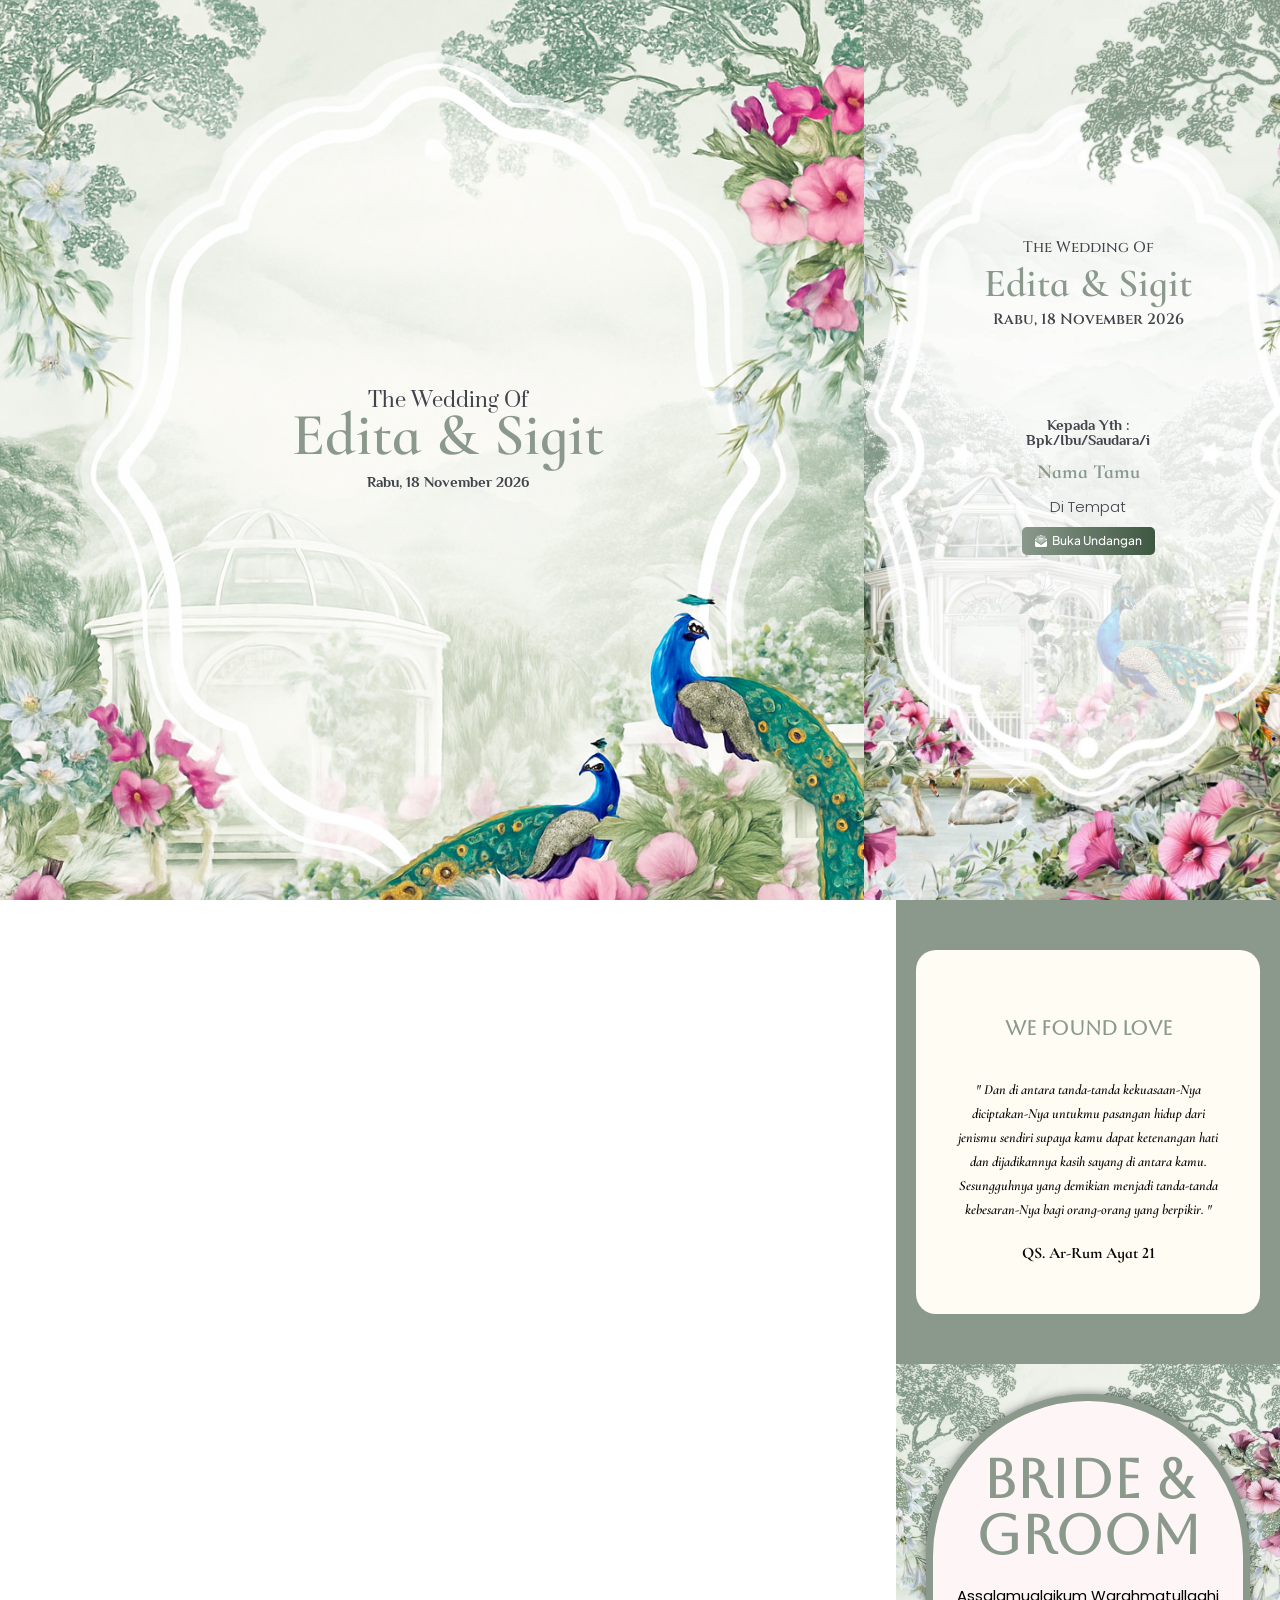
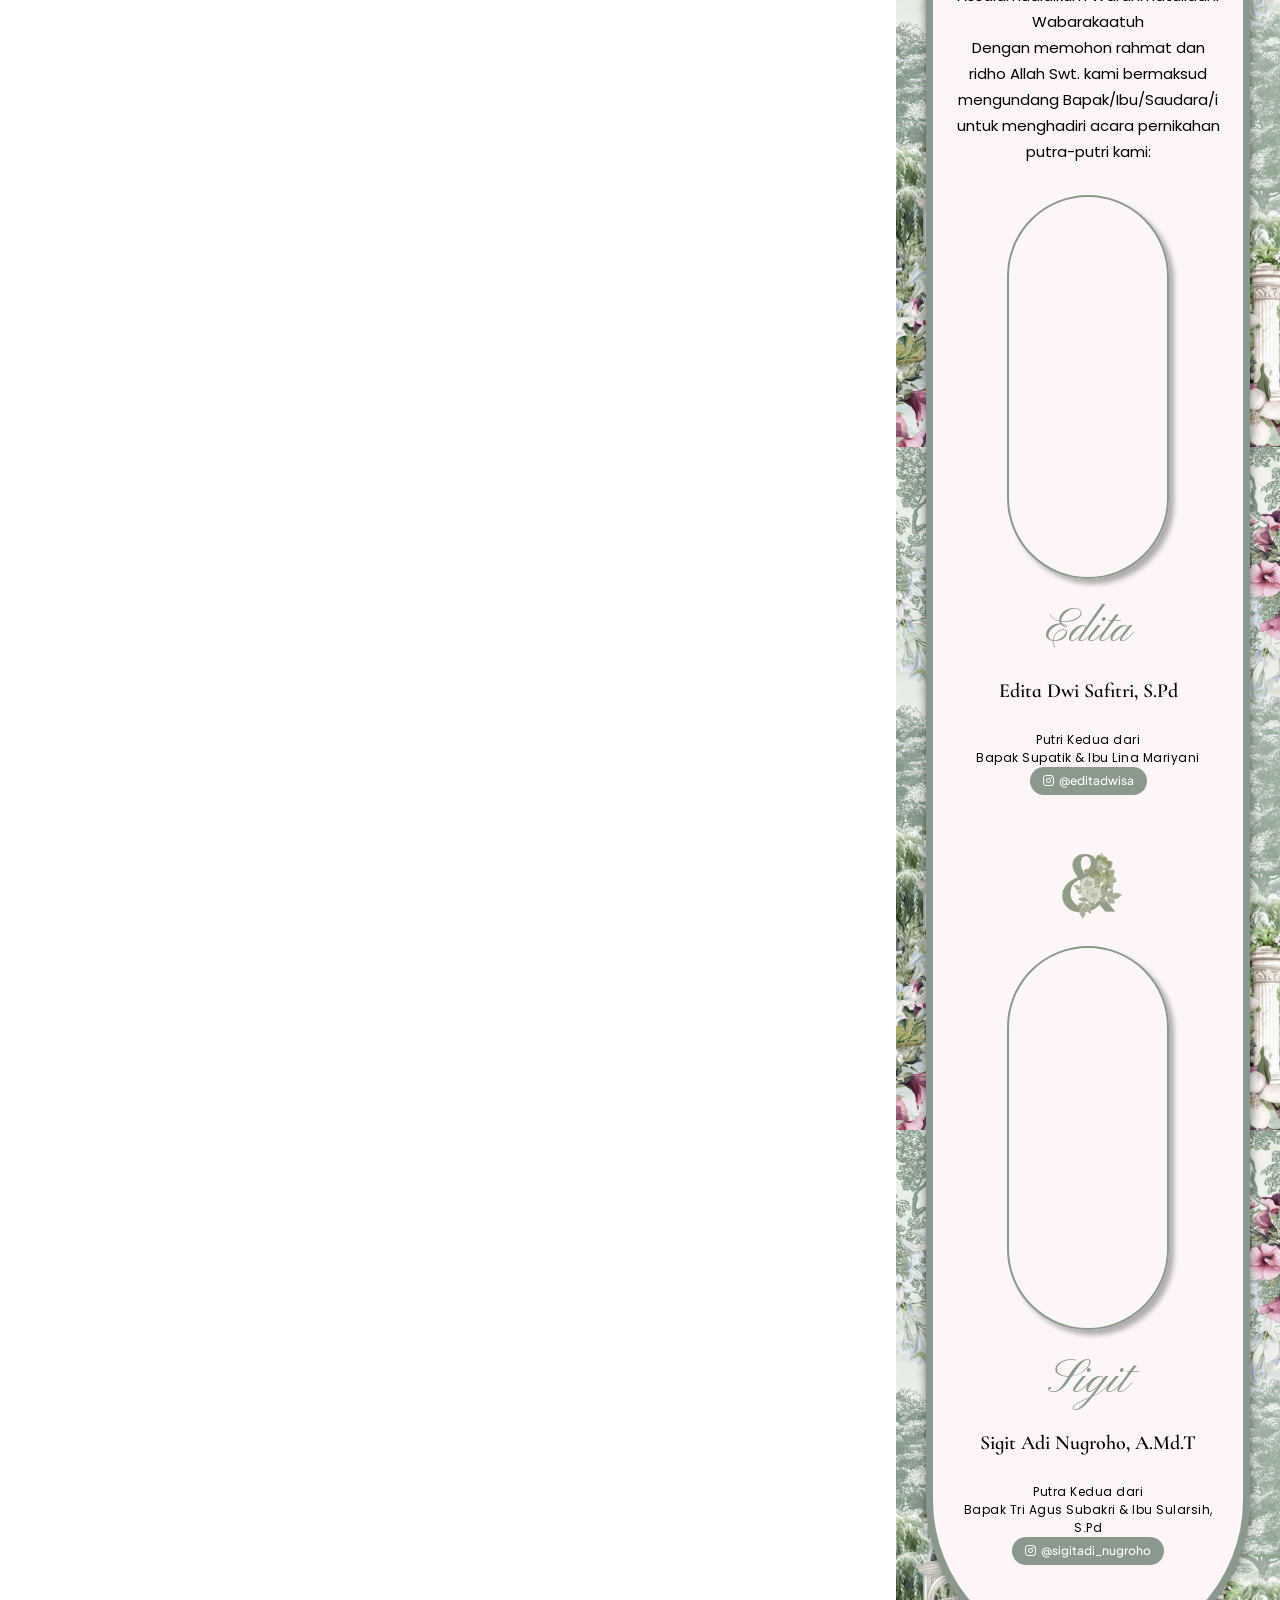
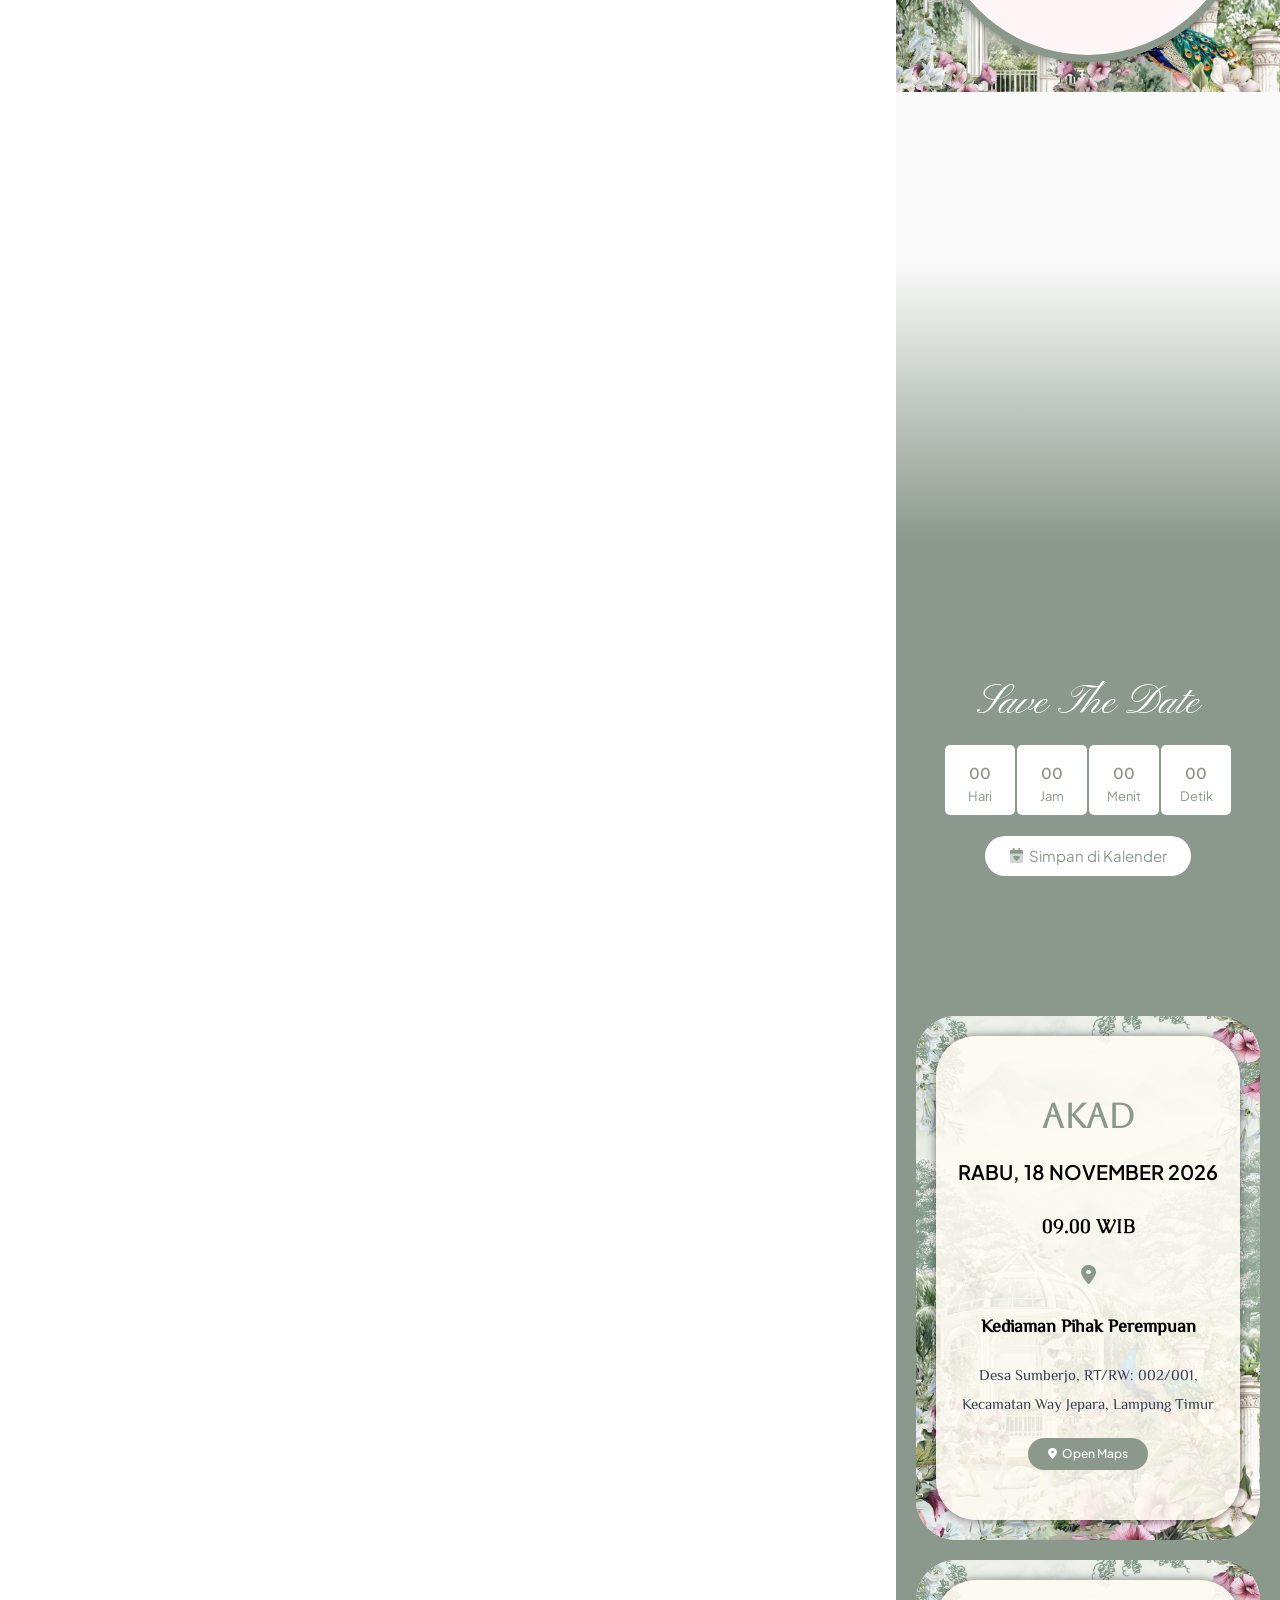
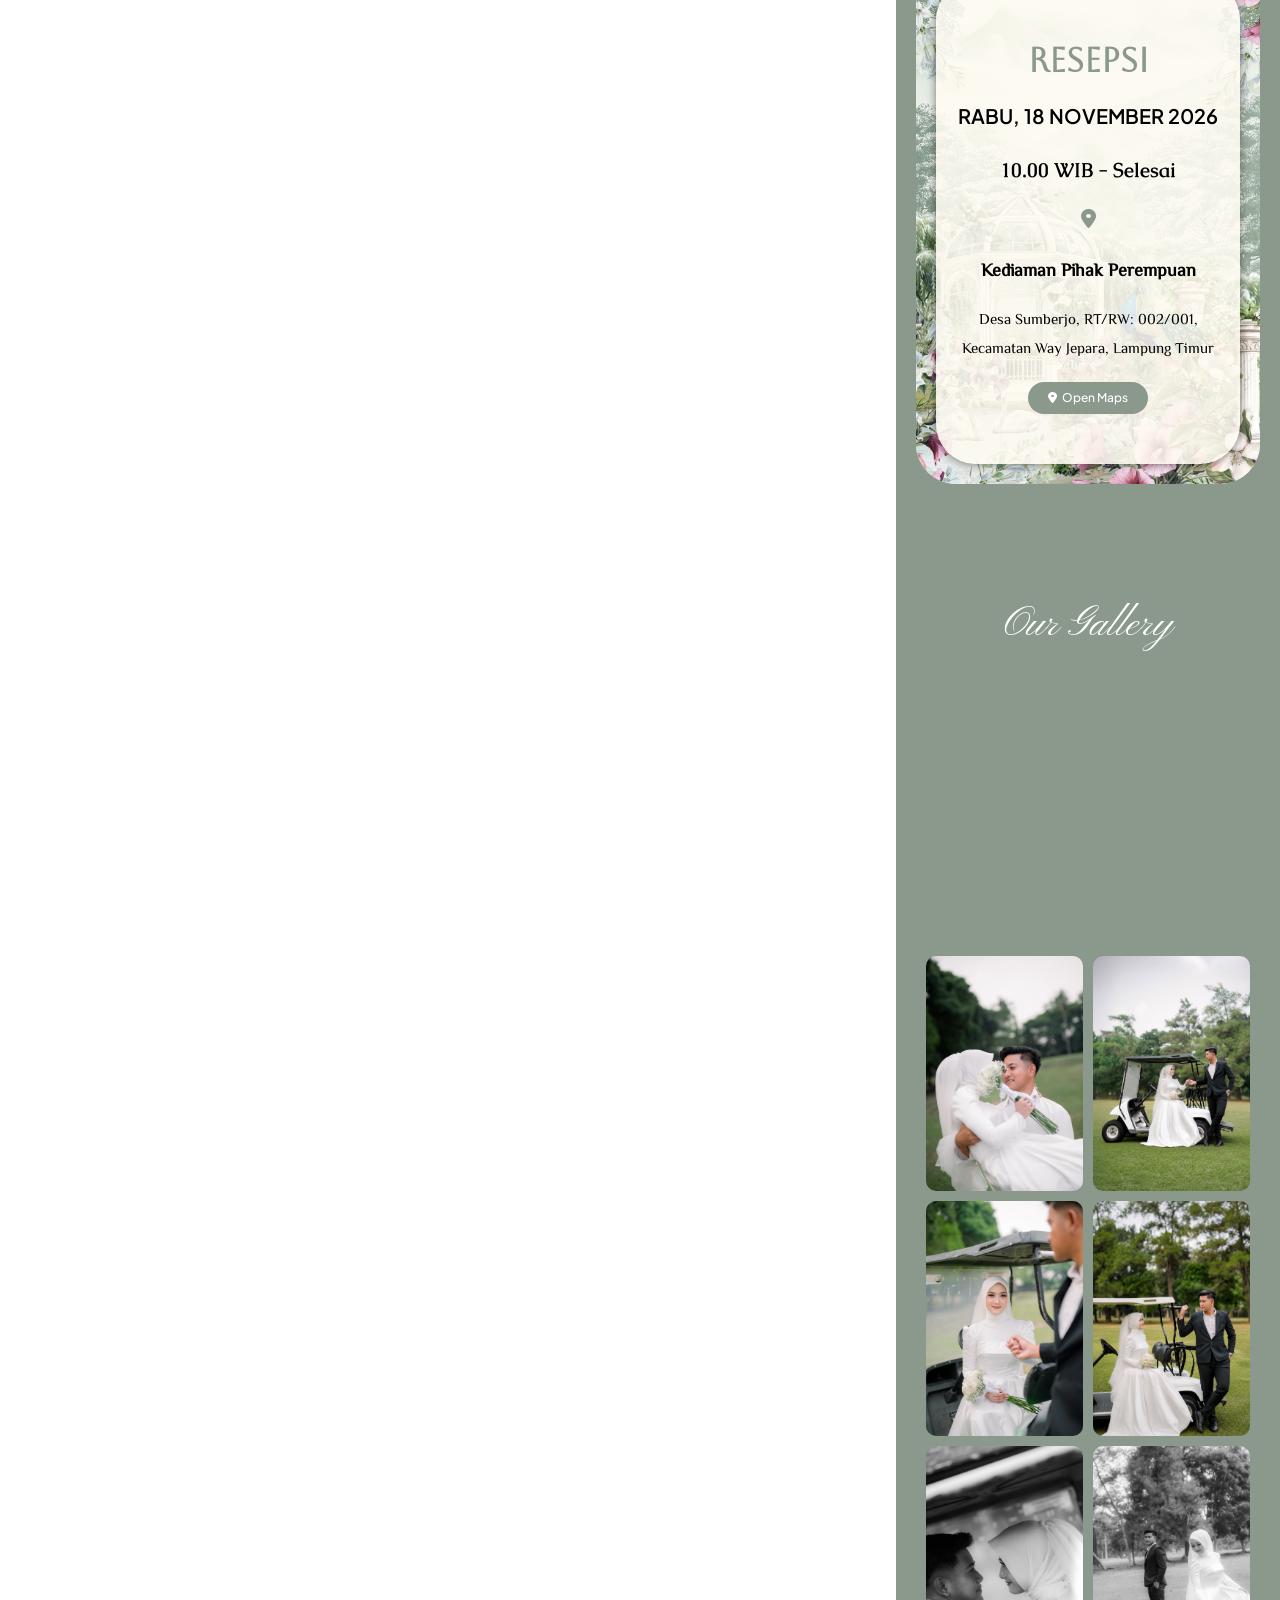
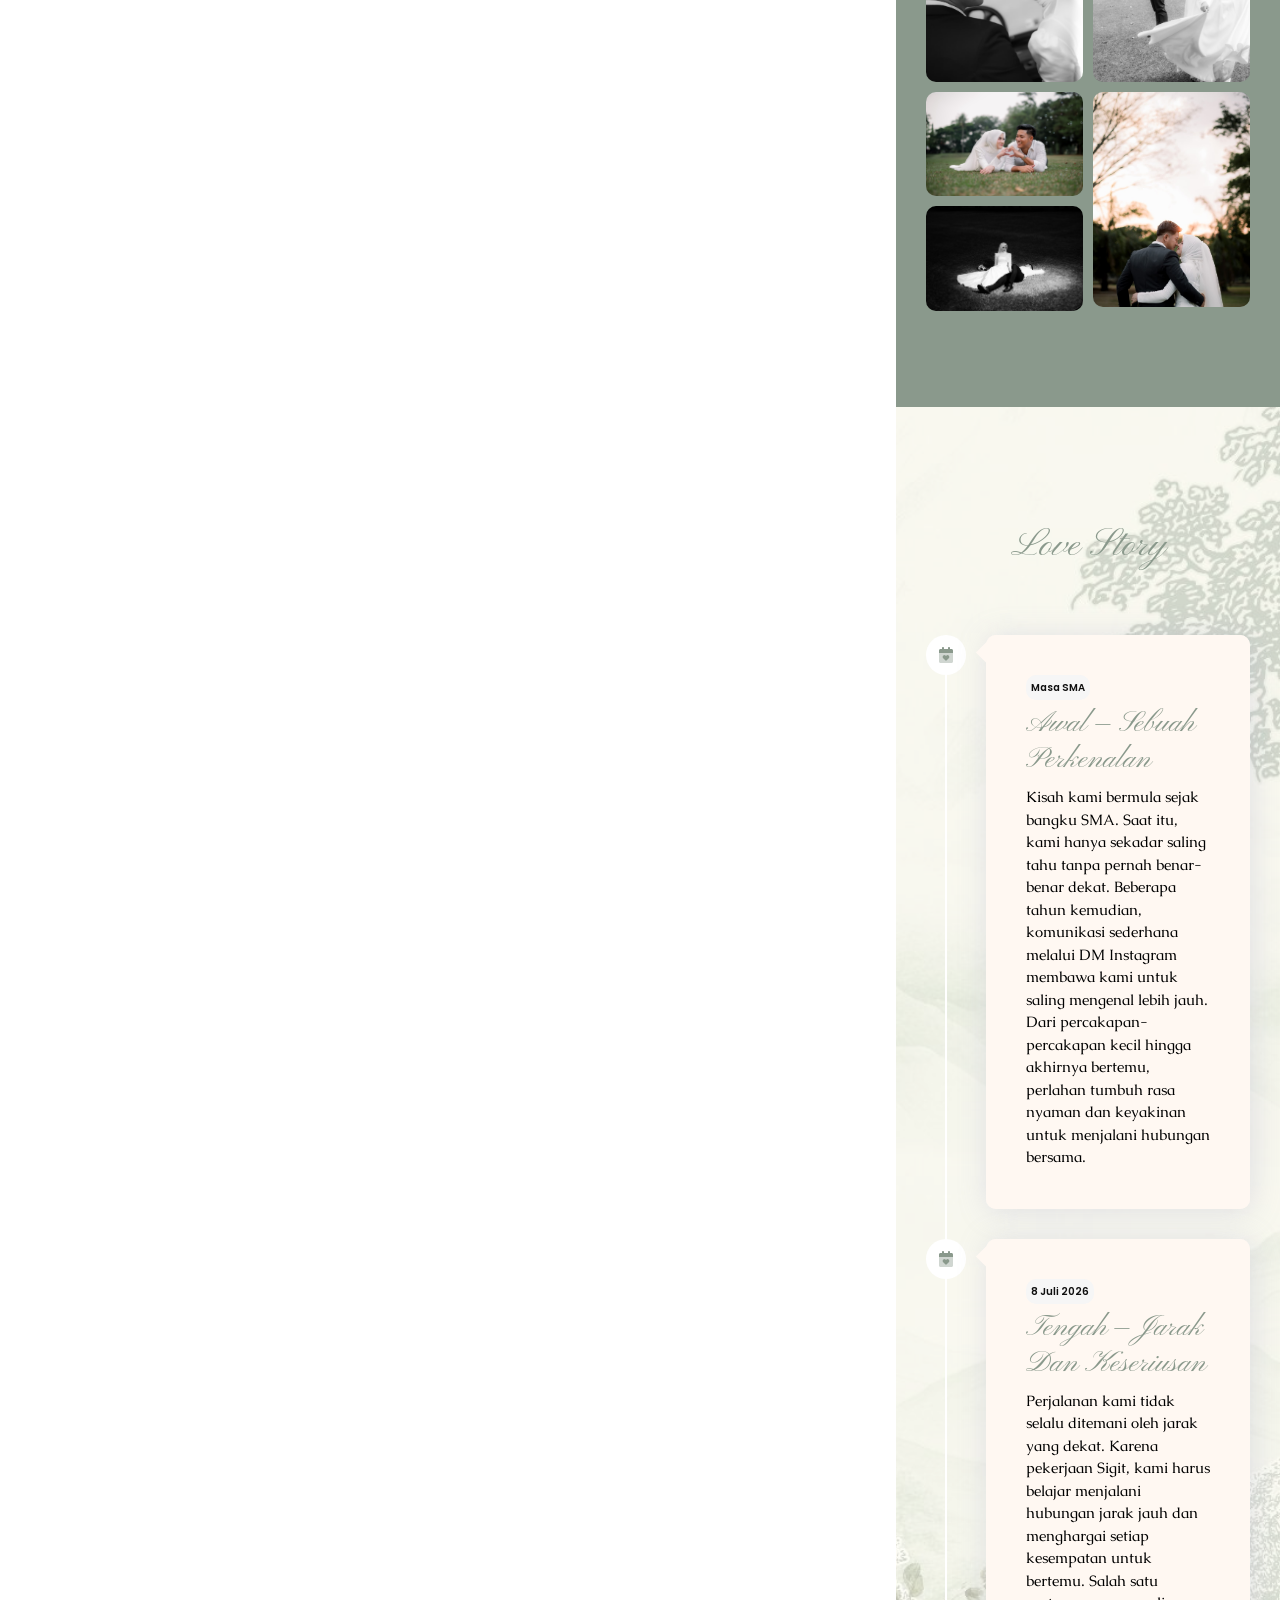
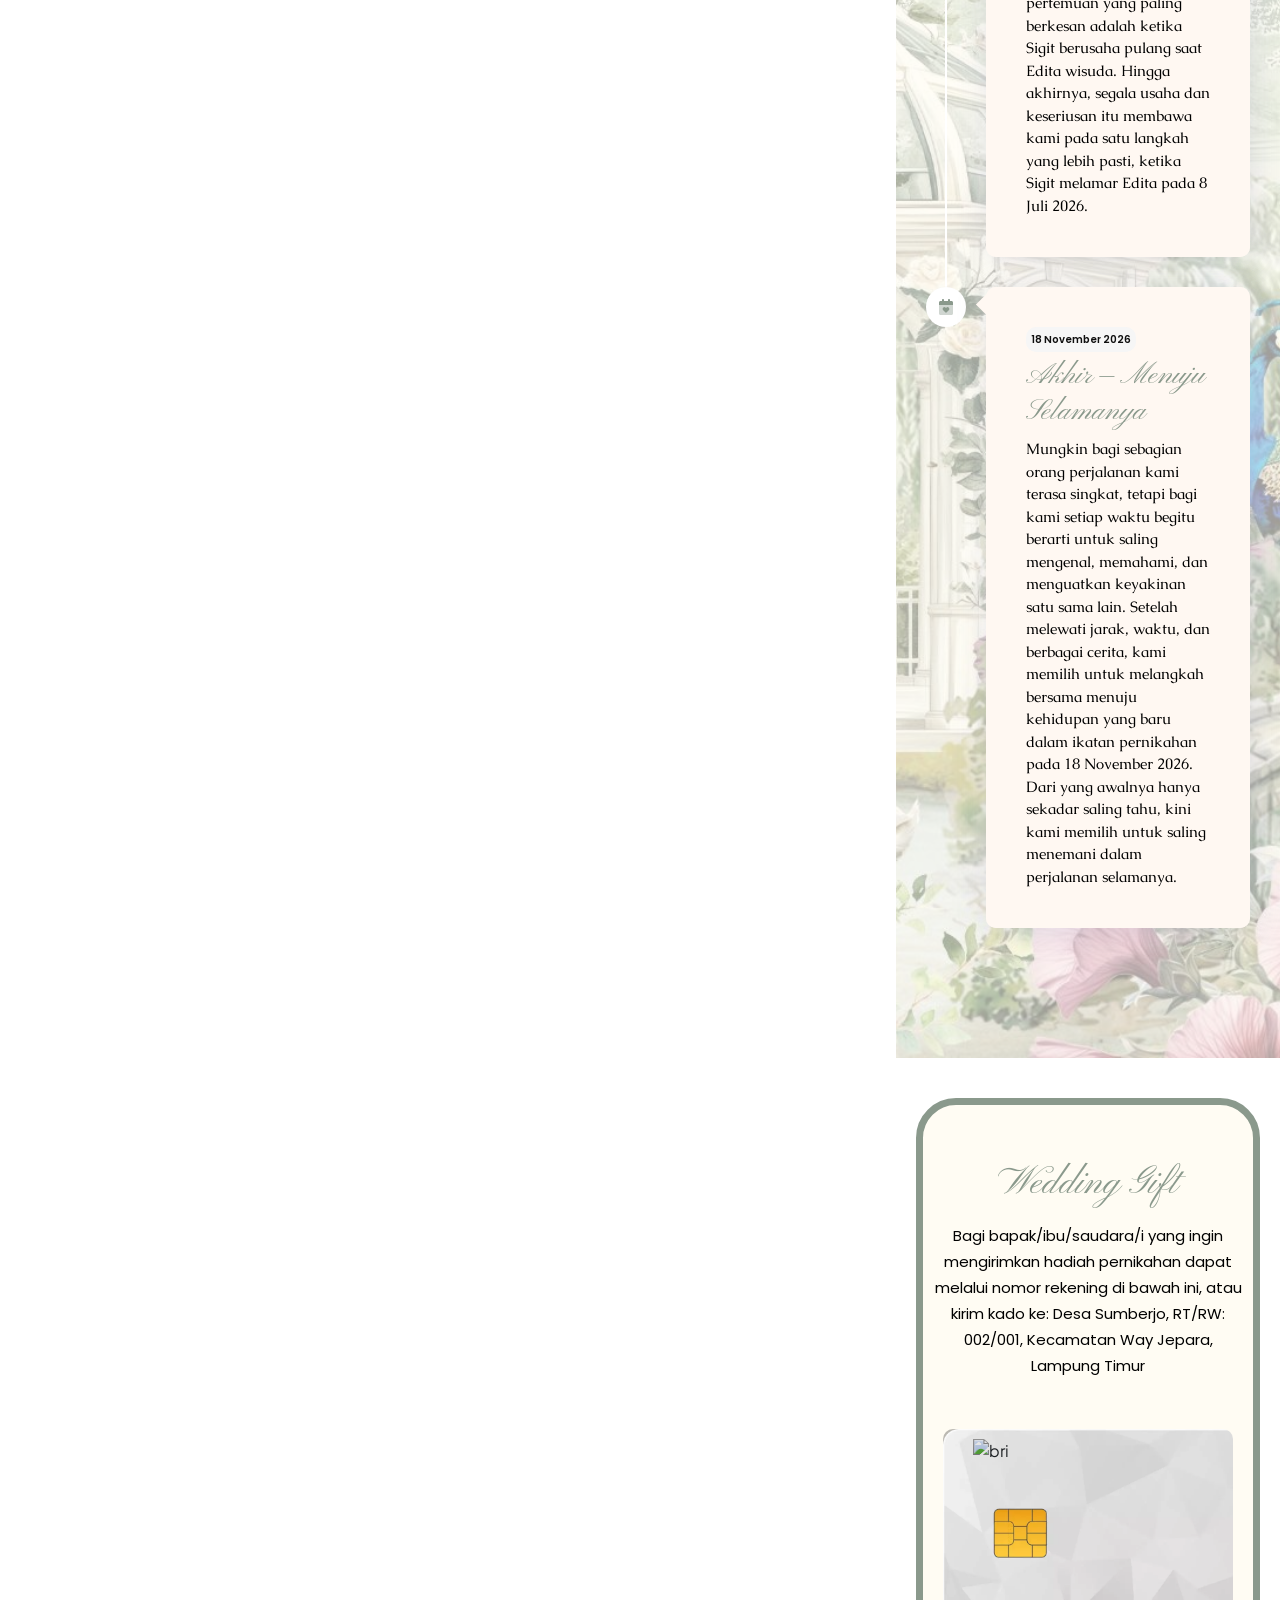
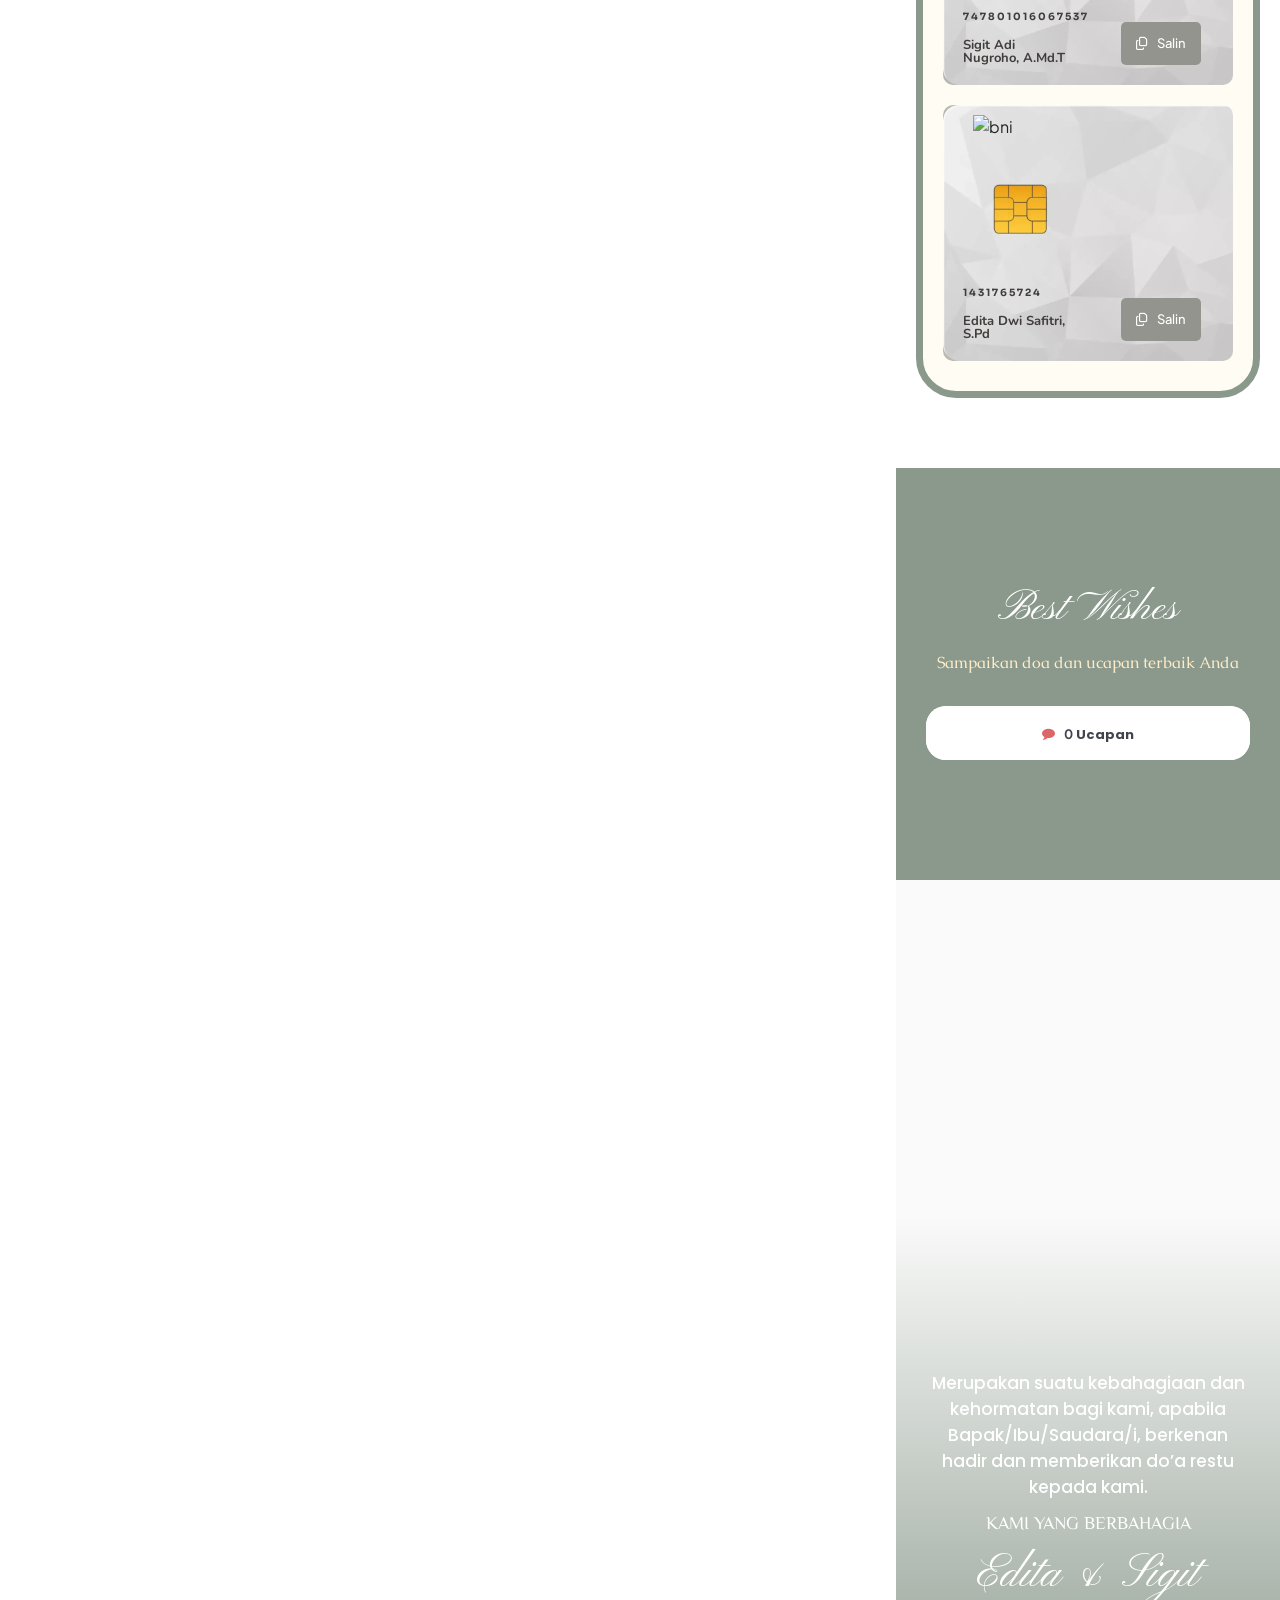
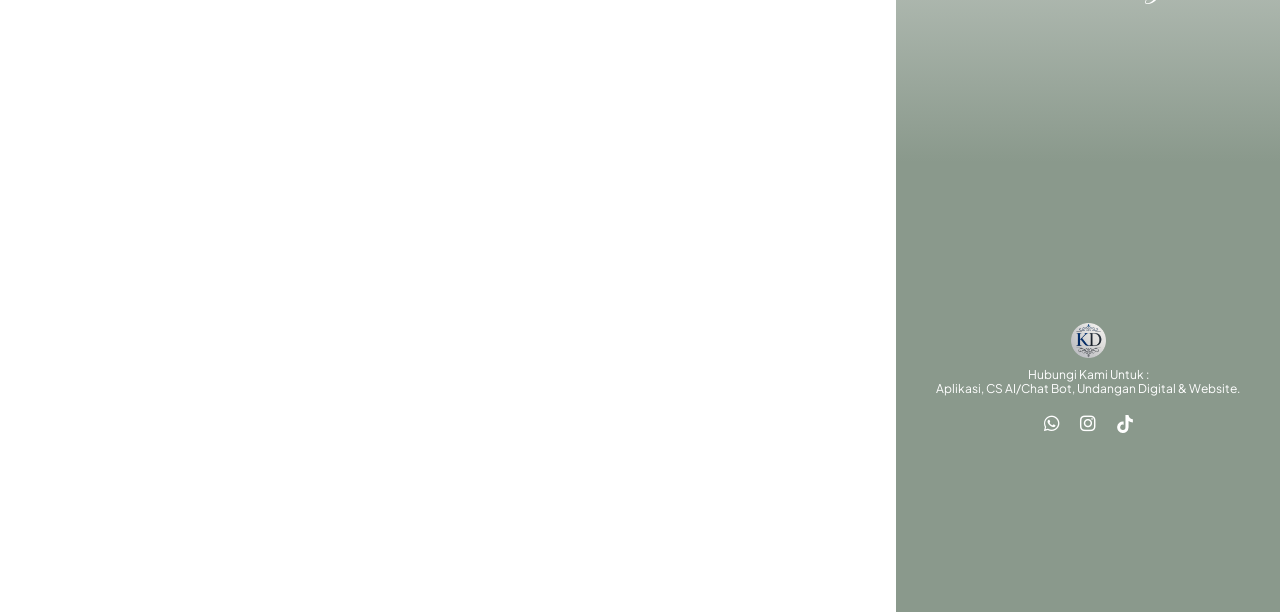
==== index.html @ 163cceda "RSVP ucapan otomatis tampil, ikon QR di atas musik disembunyikan, perbaiki path aset lokal" ====
﻿<!DOCTYPE html>
<html lang="id" prefix="og: https://ogp.me/ns#">
<head>
	<meta charset="UTF-8">
	<link rel="icon" type="image/x-icon" href="KirimDigi.ico">
<link rel="shortcut icon" href="KirimDigi.ico">

<!-- Optimasi Mesin Pencari oleh Rank Math - https://rankmath.com/ -->
<title>The Wedding Of Edita &amp; Sigit</title>
<meta name="description" content="Hadiri acara pernikahan Edita &amp; Sigit. pada hari Rabu, 18 November 2026 Ya!">
<meta name="robots" content="nofollow, noindex">
<meta property="og:locale" content="id_ID">
<meta property="og:type" content="article">
<meta property="og:title" content="The Wedding Of Edita 💚 Sigit">
<meta property="og:description" content="Hadiri acara pernikahan Edita &amp; Sigit. pada hari Rabu, 18 November 2026 Ya!">
<meta property="og:url" content="https://invitimo.my.id/motion-22/">
<meta property="og:site_name" content="Digital Wedding Invitation">
<meta property="article:section" content="Undangan Pernikahan">
<meta property="og:updated_time" content="2025-10-03T08:53:47+07:00">
<meta property="og:image" content="https://i.pinimg.com/736x/7e/51/87/7e518723536c22d6da1c4bb47872e7a3.jpg">
<meta property="og:image:secure_url" content="https://i.pinimg.com/736x/7e/51/87/7e518723536c22d6da1c4bb47872e7a3.jpg">
<meta property="og:image:width" content="665">
<meta property="og:image:height" content="665">
<meta property="og:image:alt" content="Edita &#038; Sigit">
<meta property="og:image:type" content="image/jpeg">
<meta property="article:published_time" content="2025-09-17T14:54:57+07:00">
<meta property="article:modified_time" content="2025-10-03T08:53:47+07:00">
<meta name="twitter:card" content="summary_large_image">
<meta name="twitter:title" content="The Wedding Of Edita &amp; Sigit">
<meta name="twitter:description" content="Hadiri acara pernikahan Edita &amp; Sigit. pada hari Rabu, 18 November 2026 Ya!">
<meta name="twitter:image" content="https://i.pinimg.com/736x/7e/51/87/7e518723536c22d6da1c4bb47872e7a3.jpg">
<meta name="twitter:label1" content="Ditulis oleh">
<meta name="twitter:data1" content="kekondangan">
<meta name="twitter:label2" content="Waktunya membaca">
<meta name="twitter:data2" content="Kurang dari semenit">
<script type="application/ld+json" class="rank-math-schema">{"@context":"https://schema.org","@graph":[{"@type":["Person","Organization"],"@id":"https://invitimo.my.id/#person","name":"Digital Wedding Invitation"},{"@type":"WebSite","@id":"https://invitimo.my.id/#website","url":"https://invitimo.my.id","name":"Digital Wedding Invitation","publisher":{"@id":"https://invitimo.my.id/#person"},"inLanguage":"id"},{"@type":"ImageObject","@id":"https://i.pinimg.com/736x/7e/51/87/7e518723536c22d6da1c4bb47872e7a3.jpg","url":"https://i.pinimg.com/736x/7e/51/87/7e518723536c22d6da1c4bb47872e7a3.jpg","width":"665","height":"665","inLanguage":"id"},{"@type":"WebPage","@id":"https://invitimo.my.id/motion-22/#webpage","url":"https://invitimo.my.id/motion-22/","name":"The Wedding Of Edita &amp; Sigit","datePublished":"2025-09-17T14:54:57+07:00","dateModified":"2025-10-03T08:53:47+07:00","isPartOf":{"@id":"https://invitimo.my.id/#website"},"primaryImageOfPage":{"@id":"https://i.pinimg.com/736x/7e/51/87/7e518723536c22d6da1c4bb47872e7a3.jpg"},"inLanguage":"id"},{"@type":"Person","@id":"https://invitimo.my.id/author/kekondangan/","name":"kekondangan","url":"https://invitimo.my.id/author/kekondangan/","image":{"@type":"ImageObject","@id":"https://secure.gravatar.com/avatar/060e39ec4af00465f8073937f959c683679de852fa3f70bc7729038ad7bef04e?s=96&amp;d=mm&amp;r=g","url":"https://secure.gravatar.com/avatar/060e39ec4af00465f8073937f959c683679de852fa3f70bc7729038ad7bef04e?s=96&amp;d=mm&amp;r=g","caption":"kekondangan","inLanguage":"id"},"sameAs":["http://hi.kekondangan.id"]},{"@type":"BlogPosting","headline":"The Wedding Of Edita &amp; Sigit","datePublished":"2025-09-17T14:54:57+07:00","dateModified":"2025-10-03T08:53:47+07:00","articleSection":"Undangan Pernikahan","author":{"@id":"https://invitimo.my.id/author/kekondangan/","name":"kekondangan"},"publisher":{"@id":"https://invitimo.my.id/#person"},"description":"Nama Tamu, hadiri acara pernikahan Edita &amp; Sigit. pada hari Rabu, 18 November 2026 Ya!","name":"The Wedding Of Edita &amp; Sigit","@id":"https://invitimo.my.id/motion-22/#richSnippet","isPartOf":{"@id":"https://invitimo.my.id/motion-22/#webpage"},"image":{"@id":"https://i.pinimg.com/736x/7e/51/87/7e518723536c22d6da1c4bb47872e7a3.jpg"},"inLanguage":"id","mainEntityOfPage":{"@id":"https://invitimo.my.id/motion-22/#webpage"}}]}</script>
<!-- /Plugin WordPress Rank Math SEO -->

<link rel='dns-prefetch' href='//hi.kekondangan.id'>
<link rel='dns-prefetch' href='//fonts.googleapis.com'>
<link rel='dns-prefetch' href='//unpkg.com'>
<link rel="alternate" title="oEmbed (JSON)" type="application/json+oembed" href="wp-json/oembed/1.0/embed?url=https%3A%2F%2Finvitimo.my.id%2Fmotion-22%2F">
<link rel="alternate" title="oEmbed (XML)" type="text/xml+oembed" href="wp-json/oembed/1.0/embed-1?url=https%3A%2F%2Finvitimo.my.id%2Fmotion-22%2F&#038;format=xml">
<style id="wp-img-auto-sizes-contain-inline-css">
img:is([sizes=auto i],[sizes^="auto," i]){contain-intrinsic-size:3000px 1500px}
/*# sourceURL=wp-img-auto-sizes-contain-inline-css */
</style>
<style id="wp-emoji-styles-inline-css">

	img.wp-smiley, img.emoji {
		display: inline !important;
		border: none !important;
		box-shadow: none !important;
		height: 1em !important;
		width: 1em !important;
		margin: 0 0.07em !important;
		vertical-align: -0.1em !important;
		background: none !important;
		padding: 0 !important;
	}
/*# sourceURL=wp-emoji-styles-inline-css */
</style>
<style id="wp-block-library-inline-css">
:root{--wp-block-synced-color:#7a00df;--wp-block-synced-color--rgb:122,0,223;--wp-bound-block-color:var(--wp-block-synced-color);--wp-editor-canvas-background:#ddd;--wp-admin-theme-color:#007cba;--wp-admin-theme-color--rgb:0,124,186;--wp-admin-theme-color-darker-10:#006ba1;--wp-admin-theme-color-darker-10--rgb:0,107,160.5;--wp-admin-theme-color-darker-20:#005a87;--wp-admin-theme-color-darker-20--rgb:0,90,135;--wp-admin-border-width-focus:2px}@media (min-resolution:192dpi){:root{--wp-admin-border-width-focus:1.5px}}.wp-element-button{cursor:pointer}:root .has-very-light-gray-background-color{background-color:#eee}:root .has-very-dark-gray-background-color{background-color:#313131}:root .has-very-light-gray-color{color:#eee}:root .has-very-dark-gray-color{color:#313131}:root .has-vivid-green-cyan-to-vivid-cyan-blue-gradient-background{background:linear-gradient(135deg,#00d084,#0693e3)}:root .has-purple-crush-gradient-background{background:linear-gradient(135deg,#34e2e4,#4721fb 50%,#ab1dfe)}:root .has-hazy-dawn-gradient-background{background:linear-gradient(135deg,#faaca8,#dad0ec)}:root .has-subdued-olive-gradient-background{background:linear-gradient(135deg,#fafae1,#67a671)}:root .has-atomic-cream-gradient-background{background:linear-gradient(135deg,#fdd79a,#004a59)}:root .has-nightshade-gradient-background{background:linear-gradient(135deg,#330968,#31cdcf)}:root .has-midnight-gradient-background{background:linear-gradient(135deg,#020381,#2874fc)}:root{--wp--preset--font-size--normal:16px;--wp--preset--font-size--huge:42px}.has-regular-font-size{font-size:1em}.has-larger-font-size{font-size:2.625em}.has-normal-font-size{font-size:var(--wp--preset--font-size--normal)}.has-huge-font-size{font-size:var(--wp--preset--font-size--huge)}:root .has-text-align-center{text-align:center}:root .has-text-align-left{text-align:left}:root .has-text-align-right{text-align:right}.has-fit-text{white-space:nowrap!important}#end-resizable-editor-section{display:none}.aligncenter{clear:both}.items-justified-left{justify-content:flex-start}.items-justified-center{justify-content:center}.items-justified-right{justify-content:flex-end}.items-justified-space-between{justify-content:space-between}.screen-reader-text{word-wrap:normal!important;border:0;clip-path:inset(50%);height:1px;margin:-1px;overflow:hidden;padding:0;position:absolute;width:1px;word-break:normal!important}.screen-reader-text:focus{background-color:#ddd;clip-path:none;color:#444;display:block;font-size:1em;height:auto;left:5px;line-height:normal;padding:15px 23px 14px;text-decoration:none;top:5px;width:auto;z-index:100000}html :where(.has-border-color){border-style:solid}html :where([style^=border-color],[style*=";border-color"],[style*="; border-color"]){border-style:solid}html :where([style^=border-top-color],[style*=";border-top-color"],[style*="; border-top-color"]){border-top-style:solid}html :where([style^=border-right-color],[style*=";border-right-color"],[style*="; border-right-color"]){border-right-style:solid}html :where([style^=border-bottom-color],[style*=";border-bottom-color"],[style*="; border-bottom-color"]){border-bottom-style:solid}html :where([style^=border-left-color],[style*=";border-left-color"],[style*="; border-left-color"]){border-left-style:solid}html :where([style^=border-width],[style*=";border-width"],[style*="; border-width"]){border-style:solid}html :where([style^=border-top-width],[style*=";border-top-width"],[style*="; border-top-width"]){border-top-style:solid}html :where([style^=border-right-width],[style*=";border-right-width"],[style*="; border-right-width"]){border-right-style:solid}html :where([style^=border-bottom-width],[style*=";border-bottom-width"],[style*="; border-bottom-width"]){border-bottom-style:solid}html :where([style^=border-left-width],[style*=";border-left-width"],[style*="; border-left-width"]){border-left-style:solid}html :where(img[class*=wp-image-]){height:auto;max-width:100%}:where(figure){margin:0 0 1em}html :where(.is-position-sticky){--wp-admin--admin-bar--position-offset:var(--wp-admin--admin-bar--height,0px)}@media screen and (max-width:600px){html :where(.is-position-sticky){--wp-admin--admin-bar--position-offset:0px}}
/*# sourceURL=/wp-includes/css/dist/block-library/common.min.css */
</style>
<style id="wp-block-styles-placeholder-inline-css">
:root { --wp-internal-comment: "Placeholder for wp_hoist_late_printed_styles() to replace with the block styles printed at wp_footer." }
/*# sourceURL=wp-block-styles-placeholder-inline-css */
</style>
<link rel='stylesheet' id='jet-engine-frontend-css' href='wp-content/plugins/jet-engine/assets/css/frontend.css?ver=3.8.15.4' media='all'>
<style id="wp-global-styles-placeholder-inline-css">
:root { --wp-internal-comment: "Placeholder for wp_hoist_late_printed_styles() to replace with the global-styles printed at wp_footer." }
/*# sourceURL=wp-global-styles-placeholder-inline-css */
</style>
<link rel='stylesheet' id='wds-elementor-css' href='wp-content/plugins/weddingsaas-pro/assets/css/wds-elementor.css?ver=2.10.5' media='all'>
<link rel='stylesheet' id='saic_style-css' href='wp-content/plugins/weddingsaas-pro/assets/plugins/custom/commentpress/saic_style.css?ver=2.10.5' media='screen'>
<link rel='stylesheet' id='hello-elementor-css' href='wp-content/themes/hello-elementor/assets/css/reset.css?ver=3.4.9' media='all'>
<link rel='stylesheet' id='hello-elementor-theme-style-css' href='wp-content/themes/hello-elementor/assets/css/theme.css?ver=3.4.9' media='all'>
<link rel='stylesheet' id='hello-elementor-header-footer-css' href='wp-content/themes/hello-elementor/assets/css/header-footer.css?ver=3.4.9' media='all'>
<link rel='stylesheet' id='elementor-frontend-css' href='wp-content/plugins/elementor/assets/css/frontend.min.css?ver=4.3.2' media='all'>
<style id="elementor-frontend-inline-css">
@-webkit-keyframes ha_fadeIn{0%{opacity:0}to{opacity:1}}@keyframes ha_fadeIn{0%{opacity:0}to{opacity:1}}@-webkit-keyframes ha_zoomIn{0%{opacity:0;-webkit-transform:scale3d(.3,.3,.3);transform:scale3d(.3,.3,.3)}50%{opacity:1}}@keyframes ha_zoomIn{0%{opacity:0;-webkit-transform:scale3d(.3,.3,.3);transform:scale3d(.3,.3,.3)}50%{opacity:1}}@-webkit-keyframes ha_rollIn{0%{opacity:0;-webkit-transform:translate3d(-100%,0,0) rotate3d(0,0,1,-120deg);transform:translate3d(-100%,0,0) rotate3d(0,0,1,-120deg)}to{opacity:1}}@keyframes ha_rollIn{0%{opacity:0;-webkit-transform:translate3d(-100%,0,0) rotate3d(0,0,1,-120deg);transform:translate3d(-100%,0,0) rotate3d(0,0,1,-120deg)}to{opacity:1}}@-webkit-keyframes ha_bounce{0%,20%,53%,to{-webkit-animation-timing-function:cubic-bezier(.215,.61,.355,1);animation-timing-function:cubic-bezier(.215,.61,.355,1)}40%,43%{-webkit-transform:translate3d(0,-30px,0) scaleY(1.1);transform:translate3d(0,-30px,0) scaleY(1.1);-webkit-animation-timing-function:cubic-bezier(.755,.05,.855,.06);animation-timing-function:cubic-bezier(.755,.05,.855,.06)}70%{-webkit-transform:translate3d(0,-15px,0) scaleY(1.05);transform:translate3d(0,-15px,0) scaleY(1.05);-webkit-animation-timing-function:cubic-bezier(.755,.05,.855,.06);animation-timing-function:cubic-bezier(.755,.05,.855,.06)}80%{-webkit-transition-timing-function:cubic-bezier(.215,.61,.355,1);transition-timing-function:cubic-bezier(.215,.61,.355,1);-webkit-transform:translate3d(0,0,0) scaleY(.95);transform:translate3d(0,0,0) scaleY(.95)}90%{-webkit-transform:translate3d(0,-4px,0) scaleY(1.02);transform:translate3d(0,-4px,0) scaleY(1.02)}}@keyframes ha_bounce{0%,20%,53%,to{-webkit-animation-timing-function:cubic-bezier(.215,.61,.355,1);animation-timing-function:cubic-bezier(.215,.61,.355,1)}40%,43%{-webkit-transform:translate3d(0,-30px,0) scaleY(1.1);transform:translate3d(0,-30px,0) scaleY(1.1);-webkit-animation-timing-function:cubic-bezier(.755,.05,.855,.06);animation-timing-function:cubic-bezier(.755,.05,.855,.06)}70%{-webkit-transform:translate3d(0,-15px,0) scaleY(1.05);transform:translate3d(0,-15px,0) scaleY(1.05);-webkit-animation-timing-function:cubic-bezier(.755,.05,.855,.06);animation-timing-function:cubic-bezier(.755,.05,.855,.06)}80%{-webkit-transition-timing-function:cubic-bezier(.215,.61,.355,1);transition-timing-function:cubic-bezier(.215,.61,.355,1);-webkit-transform:translate3d(0,0,0) scaleY(.95);transform:translate3d(0,0,0) scaleY(.95)}90%{-webkit-transform:translate3d(0,-4px,0) scaleY(1.02);transform:translate3d(0,-4px,0) scaleY(1.02)}}@-webkit-keyframes ha_bounceIn{0%,20%,40%,60%,80%,to{-webkit-animation-timing-function:cubic-bezier(.215,.61,.355,1);animation-timing-function:cubic-bezier(.215,.61,.355,1)}0%{opacity:0;-webkit-transform:scale3d(.3,.3,.3);transform:scale3d(.3,.3,.3)}20%{-webkit-transform:scale3d(1.1,1.1,1.1);transform:scale3d(1.1,1.1,1.1)}40%{-webkit-transform:scale3d(.9,.9,.9);transform:scale3d(.9,.9,.9)}60%{opacity:1;-webkit-transform:scale3d(1.03,1.03,1.03);transform:scale3d(1.03,1.03,1.03)}80%{-webkit-transform:scale3d(.97,.97,.97);transform:scale3d(.97,.97,.97)}to{opacity:1}}@keyframes ha_bounceIn{0%,20%,40%,60%,80%,to{-webkit-animation-timing-function:cubic-bezier(.215,.61,.355,1);animation-timing-function:cubic-bezier(.215,.61,.355,1)}0%{opacity:0;-webkit-transform:scale3d(.3,.3,.3);transform:scale3d(.3,.3,.3)}20%{-webkit-transform:scale3d(1.1,1.1,1.1);transform:scale3d(1.1,1.1,1.1)}40%{-webkit-transform:scale3d(.9,.9,.9);transform:scale3d(.9,.9,.9)}60%{opacity:1;-webkit-transform:scale3d(1.03,1.03,1.03);transform:scale3d(1.03,1.03,1.03)}80%{-webkit-transform:scale3d(.97,.97,.97);transform:scale3d(.97,.97,.97)}to{opacity:1}}@-webkit-keyframes ha_flipInX{0%{opacity:0;-webkit-transform:perspective(400px) rotate3d(1,0,0,90deg);transform:perspective(400px) rotate3d(1,0,0,90deg);-webkit-animation-timing-function:ease-in;animation-timing-function:ease-in}40%{-webkit-transform:perspective(400px) rotate3d(1,0,0,-20deg);transform:perspective(400px) rotate3d(1,0,0,-20deg);-webkit-animation-timing-function:ease-in;animation-timing-function:ease-in}60%{opacity:1;-webkit-transform:perspective(400px) rotate3d(1,0,0,10deg);transform:perspective(400px) rotate3d(1,0,0,10deg)}80%{-webkit-transform:perspective(400px) rotate3d(1,0,0,-5deg);transform:perspective(400px) rotate3d(1,0,0,-5deg)}}@keyframes ha_flipInX{0%{opacity:0;-webkit-transform:perspective(400px) rotate3d(1,0,0,90deg);transform:perspective(400px) rotate3d(1,0,0,90deg);-webkit-animation-timing-function:ease-in;animation-timing-function:ease-in}40%{-webkit-transform:perspective(400px) rotate3d(1,0,0,-20deg);transform:perspective(400px) rotate3d(1,0,0,-20deg);-webkit-animation-timing-function:ease-in;animation-timing-function:ease-in}60%{opacity:1;-webkit-transform:perspective(400px) rotate3d(1,0,0,10deg);transform:perspective(400px) rotate3d(1,0,0,10deg)}80%{-webkit-transform:perspective(400px) rotate3d(1,0,0,-5deg);transform:perspective(400px) rotate3d(1,0,0,-5deg)}}@-webkit-keyframes ha_flipInY{0%{opacity:0;-webkit-transform:perspective(400px) rotate3d(0,1,0,90deg);transform:perspective(400px) rotate3d(0,1,0,90deg);-webkit-animation-timing-function:ease-in;animation-timing-function:ease-in}40%{-webkit-transform:perspective(400px) rotate3d(0,1,0,-20deg);transform:perspective(400px) rotate3d(0,1,0,-20deg);-webkit-animation-timing-function:ease-in;animation-timing-function:ease-in}60%{opacity:1;-webkit-transform:perspective(400px) rotate3d(0,1,0,10deg);transform:perspective(400px) rotate3d(0,1,0,10deg)}80%{-webkit-transform:perspective(400px) rotate3d(0,1,0,-5deg);transform:perspective(400px) rotate3d(0,1,0,-5deg)}}@keyframes ha_flipInY{0%{opacity:0;-webkit-transform:perspective(400px) rotate3d(0,1,0,90deg);transform:perspective(400px) rotate3d(0,1,0,90deg);-webkit-animation-timing-function:ease-in;animation-timing-function:ease-in}40%{-webkit-transform:perspective(400px) rotate3d(0,1,0,-20deg);transform:perspective(400px) rotate3d(0,1,0,-20deg);-webkit-animation-timing-function:ease-in;animation-timing-function:ease-in}60%{opacity:1;-webkit-transform:perspective(400px) rotate3d(0,1,0,10deg);transform:perspective(400px) rotate3d(0,1,0,10deg)}80%{-webkit-transform:perspective(400px) rotate3d(0,1,0,-5deg);transform:perspective(400px) rotate3d(0,1,0,-5deg)}}@-webkit-keyframes ha_swing{20%{-webkit-transform:rotate3d(0,0,1,15deg);transform:rotate3d(0,0,1,15deg)}40%{-webkit-transform:rotate3d(0,0,1,-10deg);transform:rotate3d(0,0,1,-10deg)}60%{-webkit-transform:rotate3d(0,0,1,5deg);transform:rotate3d(0,0,1,5deg)}80%{-webkit-transform:rotate3d(0,0,1,-5deg);transform:rotate3d(0,0,1,-5deg)}}@keyframes ha_swing{20%{-webkit-transform:rotate3d(0,0,1,15deg);transform:rotate3d(0,0,1,15deg)}40%{-webkit-transform:rotate3d(0,0,1,-10deg);transform:rotate3d(0,0,1,-10deg)}60%{-webkit-transform:rotate3d(0,0,1,5deg);transform:rotate3d(0,0,1,5deg)}80%{-webkit-transform:rotate3d(0,0,1,-5deg);transform:rotate3d(0,0,1,-5deg)}}@-webkit-keyframes ha_slideInDown{0%{visibility:visible;-webkit-transform:translate3d(0,-100%,0);transform:translate3d(0,-100%,0)}}@keyframes ha_slideInDown{0%{visibility:visible;-webkit-transform:translate3d(0,-100%,0);transform:translate3d(0,-100%,0)}}@-webkit-keyframes ha_slideInUp{0%{visibility:visible;-webkit-transform:translate3d(0,100%,0);transform:translate3d(0,100%,0)}}@keyframes ha_slideInUp{0%{visibility:visible;-webkit-transform:translate3d(0,100%,0);transform:translate3d(0,100%,0)}}@-webkit-keyframes ha_slideInLeft{0%{visibility:visible;-webkit-transform:translate3d(-100%,0,0);transform:translate3d(-100%,0,0)}}@keyframes ha_slideInLeft{0%{visibility:visible;-webkit-transform:translate3d(-100%,0,0);transform:translate3d(-100%,0,0)}}@-webkit-keyframes ha_slideInRight{0%{visibility:visible;-webkit-transform:translate3d(100%,0,0);transform:translate3d(100%,0,0)}}@keyframes ha_slideInRight{0%{visibility:visible;-webkit-transform:translate3d(100%,0,0);transform:translate3d(100%,0,0)}}.ha_fadeIn{-webkit-animation-name:ha_fadeIn;animation-name:ha_fadeIn}.ha_zoomIn{-webkit-animation-name:ha_zoomIn;animation-name:ha_zoomIn}.ha_rollIn{-webkit-animation-name:ha_rollIn;animation-name:ha_rollIn}.ha_bounce{-webkit-transform-origin:center bottom;-ms-transform-origin:center bottom;transform-origin:center bottom;-webkit-animation-name:ha_bounce;animation-name:ha_bounce}.ha_bounceIn{-webkit-animation-name:ha_bounceIn;animation-name:ha_bounceIn;-webkit-animation-duration:.75s;-webkit-animation-duration:calc(var(--animate-duration)*.75);animation-duration:.75s;animation-duration:calc(var(--animate-duration)*.75)}.ha_flipInX,.ha_flipInY{-webkit-animation-name:ha_flipInX;animation-name:ha_flipInX;-webkit-backface-visibility:visible!important;backface-visibility:visible!important}.ha_flipInY{-webkit-animation-name:ha_flipInY;animation-name:ha_flipInY}.ha_swing{-webkit-transform-origin:top center;-ms-transform-origin:top center;transform-origin:top center;-webkit-animation-name:ha_swing;animation-name:ha_swing}.ha_slideInDown{-webkit-animation-name:ha_slideInDown;animation-name:ha_slideInDown}.ha_slideInUp{-webkit-animation-name:ha_slideInUp;animation-name:ha_slideInUp}.ha_slideInLeft{-webkit-animation-name:ha_slideInLeft;animation-name:ha_slideInLeft}.ha_slideInRight{-webkit-animation-name:ha_slideInRight;animation-name:ha_slideInRight}.ha-css-transform-yes{-webkit-transition-duration:var(--ha-tfx-transition-duration, .2s);transition-duration:var(--ha-tfx-transition-duration, .2s);-webkit-transition-property:-webkit-transform;transition-property:transform;transition-property:transform,-webkit-transform;-webkit-transform:translate(var(--ha-tfx-translate-x, 0),var(--ha-tfx-translate-y, 0)) scale(var(--ha-tfx-scale-x, 1),var(--ha-tfx-scale-y, 1)) skew(var(--ha-tfx-skew-x, 0),var(--ha-tfx-skew-y, 0)) rotateX(var(--ha-tfx-rotate-x, 0)) rotateY(var(--ha-tfx-rotate-y, 0)) rotateZ(var(--ha-tfx-rotate-z, 0));transform:translate(var(--ha-tfx-translate-x, 0),var(--ha-tfx-translate-y, 0)) scale(var(--ha-tfx-scale-x, 1),var(--ha-tfx-scale-y, 1)) skew(var(--ha-tfx-skew-x, 0),var(--ha-tfx-skew-y, 0)) rotateX(var(--ha-tfx-rotate-x, 0)) rotateY(var(--ha-tfx-rotate-y, 0)) rotateZ(var(--ha-tfx-rotate-z, 0))}.ha-css-transform-yes:hover{-webkit-transform:translate(var(--ha-tfx-translate-x-hover, var(--ha-tfx-translate-x, 0)),var(--ha-tfx-translate-y-hover, var(--ha-tfx-translate-y, 0))) scale(var(--ha-tfx-scale-x-hover, var(--ha-tfx-scale-x, 1)),var(--ha-tfx-scale-y-hover, var(--ha-tfx-scale-y, 1))) skew(var(--ha-tfx-skew-x-hover, var(--ha-tfx-skew-x, 0)),var(--ha-tfx-skew-y-hover, var(--ha-tfx-skew-y, 0))) rotateX(var(--ha-tfx-rotate-x-hover, var(--ha-tfx-rotate-x, 0))) rotateY(var(--ha-tfx-rotate-y-hover, var(--ha-tfx-rotate-y, 0))) rotateZ(var(--ha-tfx-rotate-z-hover, var(--ha-tfx-rotate-z, 0)));transform:translate(var(--ha-tfx-translate-x-hover, var(--ha-tfx-translate-x, 0)),var(--ha-tfx-translate-y-hover, var(--ha-tfx-translate-y, 0))) scale(var(--ha-tfx-scale-x-hover, var(--ha-tfx-scale-x, 1)),var(--ha-tfx-scale-y-hover, var(--ha-tfx-scale-y, 1))) skew(var(--ha-tfx-skew-x-hover, var(--ha-tfx-skew-x, 0)),var(--ha-tfx-skew-y-hover, var(--ha-tfx-skew-y, 0))) rotateX(var(--ha-tfx-rotate-x-hover, var(--ha-tfx-rotate-x, 0))) rotateY(var(--ha-tfx-rotate-y-hover, var(--ha-tfx-rotate-y, 0))) rotateZ(var(--ha-tfx-rotate-z-hover, var(--ha-tfx-rotate-z, 0)))}.happy-addon>.elementor-widget-container{word-wrap:break-word;overflow-wrap:break-word}.happy-addon>.elementor-widget-container,.happy-addon>.elementor-widget-container *{-webkit-box-sizing:border-box;box-sizing:border-box}.happy-addon:not(:has(.elementor-widget-container)),.happy-addon:not(:has(.elementor-widget-container)) *{-webkit-box-sizing:border-box;box-sizing:border-box;word-wrap:break-word;overflow-wrap:break-word}.happy-addon p:empty{display:none}.happy-addon .elementor-inline-editing{min-height:auto!important}.happy-addon-pro img{max-width:100%;height:auto;-o-object-fit:cover;object-fit:cover}.ha-screen-reader-text{position:absolute;overflow:hidden;clip:rect(1px,1px,1px,1px);margin:-1px;padding:0;width:1px;height:1px;border:0;word-wrap:normal!important;-webkit-clip-path:inset(50%);clip-path:inset(50%)}.ha-has-bg-overlay>.elementor-widget-container{position:relative;z-index:1}.ha-has-bg-overlay>.elementor-widget-container:before{position:absolute;top:0;left:0;z-index:-1;width:100%;height:100%;content:""}.ha-has-bg-overlay:not(:has(.elementor-widget-container)){position:relative;z-index:1}.ha-has-bg-overlay:not(:has(.elementor-widget-container)):before{position:absolute;top:0;left:0;z-index:-1;width:100%;height:100%;content:""}.ha-popup--is-enabled .ha-js-popup,.ha-popup--is-enabled .ha-js-popup img{cursor:-webkit-zoom-in!important;cursor:zoom-in!important}.mfp-wrap .mfp-arrow,.mfp-wrap .mfp-close{background-color:transparent}.mfp-wrap .mfp-arrow:focus,.mfp-wrap .mfp-close:focus{outline-width:thin}.ha-advanced-tooltip-enable{position:relative;cursor:pointer;--ha-tooltip-arrow-color:black;--ha-tooltip-arrow-distance:0}.ha-advanced-tooltip-enable .ha-advanced-tooltip-content{position:absolute;z-index:999;display:none;padding:5px 0;width:120px;height:auto;border-radius:6px;background-color:#000;color:#fff;text-align:center;opacity:0}.ha-advanced-tooltip-enable .ha-advanced-tooltip-content::after{position:absolute;border-width:5px;border-style:solid;content:""}.ha-advanced-tooltip-enable .ha-advanced-tooltip-content.no-arrow::after{visibility:hidden}.ha-advanced-tooltip-enable .ha-advanced-tooltip-content.show{display:inline-block;opacity:1}.ha-advanced-tooltip-enable.ha-advanced-tooltip-top .ha-advanced-tooltip-content,body[data-elementor-device-mode=tablet] .ha-advanced-tooltip-enable.ha-advanced-tooltip-tablet-top .ha-advanced-tooltip-content{top:unset;right:0;bottom:calc(101% + var(--ha-tooltip-arrow-distance));left:0;margin:0 auto}.ha-advanced-tooltip-enable.ha-advanced-tooltip-top .ha-advanced-tooltip-content::after,body[data-elementor-device-mode=tablet] .ha-advanced-tooltip-enable.ha-advanced-tooltip-tablet-top .ha-advanced-tooltip-content::after{top:100%;right:unset;bottom:unset;left:50%;border-color:var(--ha-tooltip-arrow-color) transparent transparent transparent;-webkit-transform:translateX(-50%);-ms-transform:translateX(-50%);transform:translateX(-50%)}.ha-advanced-tooltip-enable.ha-advanced-tooltip-bottom .ha-advanced-tooltip-content,body[data-elementor-device-mode=tablet] .ha-advanced-tooltip-enable.ha-advanced-tooltip-tablet-bottom .ha-advanced-tooltip-content{top:calc(101% + var(--ha-tooltip-arrow-distance));right:0;bottom:unset;left:0;margin:0 auto}.ha-advanced-tooltip-enable.ha-advanced-tooltip-bottom .ha-advanced-tooltip-content::after,body[data-elementor-device-mode=tablet] .ha-advanced-tooltip-enable.ha-advanced-tooltip-tablet-bottom .ha-advanced-tooltip-content::after{top:unset;right:unset;bottom:100%;left:50%;border-color:transparent transparent var(--ha-tooltip-arrow-color) transparent;-webkit-transform:translateX(-50%);-ms-transform:translateX(-50%);transform:translateX(-50%)}.ha-advanced-tooltip-enable.ha-advanced-tooltip-left .ha-advanced-tooltip-content,body[data-elementor-device-mode=tablet] .ha-advanced-tooltip-enable.ha-advanced-tooltip-tablet-left .ha-advanced-tooltip-content{top:50%;right:calc(101% + var(--ha-tooltip-arrow-distance));bottom:unset;left:unset;-webkit-transform:translateY(-50%);-ms-transform:translateY(-50%);transform:translateY(-50%)}.ha-advanced-tooltip-enable.ha-advanced-tooltip-left .ha-advanced-tooltip-content::after,body[data-elementor-device-mode=tablet] .ha-advanced-tooltip-enable.ha-advanced-tooltip-tablet-left .ha-advanced-tooltip-content::after{top:50%;right:unset;bottom:unset;left:100%;border-color:transparent transparent transparent var(--ha-tooltip-arrow-color);-webkit-transform:translateY(-50%);-ms-transform:translateY(-50%);transform:translateY(-50%)}.ha-advanced-tooltip-enable.ha-advanced-tooltip-right .ha-advanced-tooltip-content,body[data-elementor-device-mode=tablet] .ha-advanced-tooltip-enable.ha-advanced-tooltip-tablet-right .ha-advanced-tooltip-content{top:50%;right:unset;bottom:unset;left:calc(101% + var(--ha-tooltip-arrow-distance));-webkit-transform:translateY(-50%);-ms-transform:translateY(-50%);transform:translateY(-50%)}.ha-advanced-tooltip-enable.ha-advanced-tooltip-right .ha-advanced-tooltip-content::after,body[data-elementor-device-mode=tablet] .ha-advanced-tooltip-enable.ha-advanced-tooltip-tablet-right .ha-advanced-tooltip-content::after{top:50%;right:100%;bottom:unset;left:unset;border-color:transparent var(--ha-tooltip-arrow-color) transparent transparent;-webkit-transform:translateY(-50%);-ms-transform:translateY(-50%);transform:translateY(-50%)}body[data-elementor-device-mode=mobile] .ha-advanced-tooltip-enable.ha-advanced-tooltip-mobile-top .ha-advanced-tooltip-content{top:unset;right:0;bottom:calc(101% + var(--ha-tooltip-arrow-distance));left:0;margin:0 auto}body[data-elementor-device-mode=mobile] .ha-advanced-tooltip-enable.ha-advanced-tooltip-mobile-top .ha-advanced-tooltip-content::after{top:100%;right:unset;bottom:unset;left:50%;border-color:var(--ha-tooltip-arrow-color) transparent transparent transparent;-webkit-transform:translateX(-50%);-ms-transform:translateX(-50%);transform:translateX(-50%)}body[data-elementor-device-mode=mobile] .ha-advanced-tooltip-enable.ha-advanced-tooltip-mobile-bottom .ha-advanced-tooltip-content{top:calc(101% + var(--ha-tooltip-arrow-distance));right:0;bottom:unset;left:0;margin:0 auto}body[data-elementor-device-mode=mobile] .ha-advanced-tooltip-enable.ha-advanced-tooltip-mobile-bottom .ha-advanced-tooltip-content::after{top:unset;right:unset;bottom:100%;left:50%;border-color:transparent transparent var(--ha-tooltip-arrow-color) transparent;-webkit-transform:translateX(-50%);-ms-transform:translateX(-50%);transform:translateX(-50%)}body[data-elementor-device-mode=mobile] .ha-advanced-tooltip-enable.ha-advanced-tooltip-mobile-left .ha-advanced-tooltip-content{top:50%;right:calc(101% + var(--ha-tooltip-arrow-distance));bottom:unset;left:unset;-webkit-transform:translateY(-50%);-ms-transform:translateY(-50%);transform:translateY(-50%)}body[data-elementor-device-mode=mobile] .ha-advanced-tooltip-enable.ha-advanced-tooltip-mobile-left .ha-advanced-tooltip-content::after{top:50%;right:unset;bottom:unset;left:100%;border-color:transparent transparent transparent var(--ha-tooltip-arrow-color);-webkit-transform:translateY(-50%);-ms-transform:translateY(-50%);transform:translateY(-50%)}body[data-elementor-device-mode=mobile] .ha-advanced-tooltip-enable.ha-advanced-tooltip-mobile-right .ha-advanced-tooltip-content{top:50%;right:unset;bottom:unset;left:calc(101% + var(--ha-tooltip-arrow-distance));-webkit-transform:translateY(-50%);-ms-transform:translateY(-50%);transform:translateY(-50%)}body[data-elementor-device-mode=mobile] .ha-advanced-tooltip-enable.ha-advanced-tooltip-mobile-right .ha-advanced-tooltip-content::after{top:50%;right:100%;bottom:unset;left:unset;border-color:transparent var(--ha-tooltip-arrow-color) transparent transparent;-webkit-transform:translateY(-50%);-ms-transform:translateY(-50%);transform:translateY(-50%)}body.elementor-editor-active .happy-addon.ha-gravityforms .gform_wrapper{display:block!important}.ha-scroll-to-top-wrap.ha-scroll-to-top-hide{display:none}.ha-scroll-to-top-wrap.edit-mode,.ha-scroll-to-top-wrap.single-page-off{display:none!important}.ha-scroll-to-top-button{position:fixed;right:15px;bottom:15px;z-index:9999;display:-webkit-box;display:-webkit-flex;display:-ms-flexbox;display:flex;-webkit-box-align:center;-webkit-align-items:center;align-items:center;-ms-flex-align:center;-webkit-box-pack:center;-ms-flex-pack:center;-webkit-justify-content:center;justify-content:center;width:50px;height:50px;border-radius:50px;background-color:#5636d1;color:#fff;text-align:center;opacity:1;cursor:pointer;-webkit-transition:all .3s;transition:all .3s}.ha-scroll-to-top-button i{color:#fff;font-size:16px}.ha-scroll-to-top-button:hover{background-color:#e2498a}
/*# sourceURL=elementor-frontend-inline-css */
</style>
<link rel='stylesheet' id='elementor-post-6-css' href='wp-content/uploads/elementor/css/post-6.css?ver=1791307202' media='all'>
<link rel='stylesheet' id='e-animation-bounceIn-css' href='wp-content/plugins/elementor/assets/lib/animations/styles/bounceIn.min.css?ver=4.3.2' media='all'>
<link rel='stylesheet' id='e-animation-fadeIn-css' href='wp-content/plugins/elementor/assets/lib/animations/styles/fadeIn.min.css?ver=4.3.2' media='all'>
<link rel='stylesheet' id='widget-heading-css' href='wp-content/plugins/elementor/assets/css/widget-heading.min.css?ver=4.3.2' media='all'>
<link rel='stylesheet' id='e-animation-zoomIn-css' href='wp-content/plugins/elementor/assets/lib/animations/styles/zoomIn.min.css?ver=4.3.2' media='all'>
<link rel='stylesheet' id='widget-spacer-css' href='wp-content/plugins/elementor/assets/css/widget-spacer.min.css?ver=4.3.2' media='all'>
<link rel='stylesheet' id='e-sticky-css' href='wp-content/plugins/elementor-pro/assets/css/modules/sticky.min.css?ver=4.3.0' media='all'>
<link rel='stylesheet' id='e-animation-fadeInUp-css' href='wp-content/plugins/elementor/assets/lib/animations/styles/fadeInUp.min.css?ver=4.3.2' media='all'>
<link rel='stylesheet' id='e-animation-fadeInDown-css' href='wp-content/plugins/elementor/assets/lib/animations/styles/fadeInDown.min.css?ver=4.3.2' media='all'>
<link rel='stylesheet' id='swiper-css' href='wp-content/plugins/elementor/assets/lib/swiper/v8/css/swiper.min.css?ver=8.4.5' media='all'>
<link rel='stylesheet' id='e-swiper-css' href='wp-content/plugins/elementor/assets/css/conditionals/e-swiper.min.css?ver=4.3.2' media='all'>
<link rel='stylesheet' id='widget-image-css' href='wp-content/plugins/elementor/assets/css/widget-image.min.css?ver=4.3.2' media='all'>
<link rel='stylesheet' id='jet-elements-css' href='wp-content/plugins/jet-elements/assets/css/jet-elements.css?ver=2.9.2.1' media='all'>
<link rel='stylesheet' id='jet-countdown-timer-css' href='wp-content/plugins/jet-elements/assets/css/addons/jet-countdown-timer.css?ver=2.9.2.1' media='all'>
<link rel='stylesheet' id='jet-countdown-timer-skin-css' href='wp-content/plugins/jet-elements/assets/css/skin/jet-countdown-timer.css?ver=2.9.2.1' media='all'>
<link rel='stylesheet' id='widget-video-css' href='wp-content/plugins/elementor/assets/css/widget-video.min.css?ver=4.3.2' media='all'>
<link rel='stylesheet' id='widget-gallery-css' href='wp-content/plugins/elementor-pro/assets/css/widget-gallery.min.css?ver=4.3.0' media='all'>
<link rel='stylesheet' id='elementor-gallery-css' href='wp-content/plugins/elementor/assets/lib/e-gallery/css/e-gallery.min.css?ver=1.2.0' media='all'>
<link rel='stylesheet' id='e-transitions-css' href='wp-content/plugins/elementor-pro/assets/css/conditionals/transitions.min.css?ver=4.3.0' media='all'>
<link rel='stylesheet' id='jet-timeline-css' href='wp-content/plugins/jet-elements/assets/css/addons/jet-timeline.css?ver=2.9.2.1' media='all'>
<link rel='stylesheet' id='jet-timeline-skin-css' href='wp-content/plugins/jet-elements/assets/css/skin/jet-timeline.css?ver=2.9.2.1' media='all'>
<link rel='stylesheet' id='e-animation-grow-css' href='wp-content/plugins/elementor/assets/lib/animations/styles/e-animation-grow.min.css?ver=4.3.2' media='all'>
<link rel='stylesheet' id='widget-social-icons-css' href='wp-content/plugins/elementor/assets/css/widget-social-icons.min.css?ver=4.3.2' media='all'>
<link rel='stylesheet' id='e-apple-webkit-css' href='wp-content/plugins/elementor/assets/css/conditionals/apple-webkit.min.css?ver=4.3.2' media='all'>
<link rel='stylesheet' id='elementor-icons-css' href='wp-content/plugins/elementor/assets/lib/eicons/css/elementor-icons.min.css?ver=5.54.0' media='all'>
<link rel='stylesheet' id='jet-tabs-frontend-css' href='wp-content/plugins/jet-tabs/assets/css/jet-tabs-frontend.css?ver=2.3.4' media='all'>
<link rel='stylesheet' id='font-awesome-5-all-css' href='wp-content/plugins/elementor/assets/lib/font-awesome/css/all.min.css?ver=4.3.2' media='all'>
<link rel='stylesheet' id='font-awesome-4-shim-css' href='wp-content/plugins/elementor/assets/lib/font-awesome/css/v4-shims.min.css?ver=4.3.2' media='all'>
<link rel='stylesheet' id='elementor-post-67700-css' href='wp-content/uploads/elementor/css/post-67700.css?ver=1791308332' media='all'>
<link rel='stylesheet' id='happy-icons-css' href='wp-content/plugins/happy-elementor-addons/assets/fonts/style.min.css?ver=3.50.0' media='all'>
<link rel='stylesheet' id='font-awesome-css' href='wp-content/plugins/elementor/assets/lib/font-awesome/css/font-awesome.min.css?ver=4.7.0' media='all'>
<link rel='stylesheet' id='elementor-post-14-css' href='wp-content/uploads/elementor/css/post-14.css?ver=1791307328' media='all'>
<link rel='stylesheet' id='kekondangan-google-fonts-css' href='css2.css' media='all'>
<!-- phosphor-icons-css dihapus: URL src/index.css 404 & tidak dipakai -->
<link rel='stylesheet' id='weddingsaas-child-style-css' href='wp-content/themes/weddingsaas-child-1709/style.css?ver=3.6.8' media='all'>
<style id="jet-form-builder-honeypot-inline-css">

		.jfb-user-info,
		.jfb-user-info input {
			position: absolute !important;
			top: 0 !important;
			left: 0 !important;
			width: 1px !important;
			height: 1px !important;
			overflow: hidden !important;
			clip-path: inset(50%) !important;
			white-space: nowrap !important;
			user-select: none !important;
			-webkit-user-select: none !important;
			pointer-events: none !important;
		}
		
/*# sourceURL=jet-form-builder-honeypot-inline-css */
</style>
<link rel='stylesheet' id='elementor-gf-local-roboto-css' href='wp-content/uploads/elementor/google-fonts/css/roboto.css?ver=1748782089' media='all'>
<link rel='stylesheet' id='elementor-gf-local-robotoslab-css' href='wp-content/uploads/elementor/google-fonts/css/robotoslab.css?ver=1748782091' media='all'>
<link rel='stylesheet' id='elementor-gf-local-prata-css' href='wp-content/uploads/elementor/google-fonts/css/prata.css?ver=1748782091' media='all'>
<link rel='stylesheet' id='elementor-gf-local-cormorantinfant-css' href='wp-content/uploads/elementor/google-fonts/css/cormorantinfant.css?ver=1748782096' media='all'>
<link rel='stylesheet' id='elementor-gf-local-philosopher-css' href='wp-content/uploads/elementor/google-fonts/css/philosopher.css?ver=1748782096' media='all'>
<link rel='stylesheet' id='elementor-gf-local-cinzel-css' href='wp-content/uploads/elementor/google-fonts/css/cinzel.css?ver=1748782097' media='all'>
<link rel='stylesheet' id='elementor-gf-local-poppins-css' href='wp-content/uploads/elementor/google-fonts/css/poppins.css?ver=1748782098' media='all'>
<link rel='stylesheet' id='elementor-gf-local-aboreto-css' href='wp-content/uploads/elementor/google-fonts/css/aboreto.css?ver=1748782098' media='all'>
<link rel='stylesheet' id='elementor-gf-local-pinyonscript-css' href='wp-content/uploads/elementor/google-fonts/css/pinyonscript.css?ver=1748782098' media='all'>
<link rel='stylesheet' id='elementor-gf-local-caudex-css' href='wp-content/uploads/elementor/google-fonts/css/caudex.css?ver=1748782098' media='all'>
<link rel='stylesheet' id='elementor-gf-local-zcoolxiaowei-css' href='wp-content/uploads/elementor/google-fonts/css/zcoolxiaowei.css?ver=1748782101' media='all'>
<link rel='stylesheet' id='elementor-gf-local-sora-css' href='wp-content/uploads/elementor/google-fonts/css/sora.css?ver=1748782109' media='all'>
<link rel='stylesheet' id='elementor-gf-local-nunito-css' href='wp-content/uploads/elementor/google-fonts/css/nunito.css?ver=1748782128' media='all'>
<link rel='stylesheet' id='elementor-icons-shared-0-css' href='wp-content/plugins/elementor/assets/lib/font-awesome/css/fontawesome.min.css?ver=5.15.3' media='all'>
<link rel='stylesheet' id='elementor-icons-fa-brands-css' href='wp-content/plugins/elementor/assets/lib/font-awesome/css/brands.min.css?ver=5.15.3' media='all'>
<link rel='stylesheet' id='elementor-icons-fa-solid-css' href='wp-content/plugins/elementor/assets/lib/font-awesome/css/solid.min.css?ver=5.15.3' media='all'>
<link rel='stylesheet' id='elementor-icons-fa-regular-css' href='wp-content/plugins/elementor/assets/lib/font-awesome/css/regular.min.css?ver=5.15.3' media='all'>
<script id="jquery-core-js" src="wp-includes/js/jquery/jquery.min.js?ver=3.7.1"></script>
<script id="jquery-migrate-js" src="wp-includes/js/jquery/jquery-migrate.min.js?ver=3.4.1"></script>
<script id="font-awesome-4-shim-js" src="wp-content/plugins/elementor/assets/lib/font-awesome/js/v4-shims.min.js?ver=4.3.2"></script>
<script id="dom-purify-js" src="wp-content/plugins/happy-elementor-addons/assets/vendor/dom-purify/purify.min.js?ver=3.1.6"></script>
<link rel="https://api.w.org/" href="wp-json/index.htm"><link rel="alternate" title="JSON" type="application/json" href="wp-json/wp/v2/posts/67711"><link rel="EditURI" type="application/rsd+xml" title="RSD" href="https://invitimo.my.id/xmlrpc.php?rsd">
<meta name="generator" content="WordPress 7.1.3">
<link rel='shortlink' href='https://invitimo.my.id/?p=67711'>
<!-- TikTok Pixel Code Start -->
<script>
!function (w, d, t) {
  w.TiktokAnalyticsObject=t;var ttq=w[t]=w[t]||[];ttq.methods=["page","track","identify","instances","debug","on","off","once","ready","alias","group","enableCookie","disableCookie","holdConsent","revokeConsent","grantConsent"],ttq.setAndDefer=function(t,e){t[e]=function(){t.push([e].concat(Array.prototype.slice.call(arguments,0)))}};for(var i=0;i<ttq.methods.length;i++)ttq.setAndDefer(ttq,ttq.methods[i]);ttq.instance=function(t){for(
var e=ttq._i[t]||[],n=0;n<ttq.methods.length;n++)ttq.setAndDefer(e,ttq.methods[n]);return e},ttq.load=function(e,n){var r="https://analytics.tiktok.com/i18n/pixel/events.js",o=n&&n.partner;ttq._i=ttq._i||{},ttq._i[e]=[],ttq._i[e]._u=r,ttq._t=ttq._t||{},ttq._t[e]=+new Date,ttq._o=ttq._o||{},ttq._o[e]=n||{};n=document.createElement("script")
;n.type="text/javascript",n.async=!0,n.src=r+"?sdkid="+e+"&lib="+t;e=document.getElementsByTagName("script")[0];e.parentNode.insertBefore(n,e)};


  ttq.load('D38EIEJC77UB9GL64JGG');
  ttq.page();
}(window, document, 'ttq');
</script>
<!-- TikTok Pixel Code End --><meta name="generator" content="Elementor 4.3.2; features: additional_custom_breakpoints; settings: css_print_method-external, google_font-enabled, font_display-swap">
<script>
document.addEventListener('DOMContentLoaded', function() {
    var videos = document.querySelectorAll('.elementor-background-video-container video');
    videos.forEach(function(video) {
        video.setAttribute('muted', 'muted');
        video.setAttribute('playsinline', 'playsinline');
        video.setAttribute('autoplay', 'autoplay');
        video.play();
    });
});
</script>


<meta name="facebook-domain-verification" content="uxp988xpr4nwzk9m61hifpm3likshf">
<!-- Meta Pixel Code -->
<script>
!function(f,b,e,v,n,t,s)
{if(f.fbq)return;n=f.fbq=function(){n.callMethod?
n.callMethod.apply(n,arguments):n.queue.push(arguments)};
if(!f._fbq)f._fbq=n;n.push=n;n.loaded=!0;n.version='2.0';
n.queue=[];t=b.createElement(e);t.async=!0;
t.src=v;s=b.getElementsByTagName(e)[0];
s.parentNode.insertBefore(t,s)}(window, document,'script',
'https://connect.facebook.net/en_US/fbevents.js');
fbq('init', '325633836349514');
fbq('track', 'PageView');
</script>
<noscript><img height="1" width="1" style="display:none" src="tr?id=325633836349514&ev=PageView&noscript=1"></noscript>
<!-- End Meta Pixel Code -->
			<style>
				.e-con.e-parent:nth-of-type(n+4):not(.e-lazyloaded):not(.e-no-lazyload),
				.e-con.e-parent:nth-of-type(n+4):not(.e-lazyloaded):not(.e-no-lazyload) * {
					background-image: none !important;
				}
				@media screen and (max-height: 1024px) {
					.e-con.e-parent:nth-of-type(n+3):not(.e-lazyloaded):not(.e-no-lazyload),
					.e-con.e-parent:nth-of-type(n+3):not(.e-lazyloaded):not(.e-no-lazyload) * {
						background-image: none !important;
					}
				}
				@media screen and (max-height: 640px) {
					.e-con.e-parent:nth-of-type(n+2):not(.e-lazyloaded):not(.e-no-lazyload),
					.e-con.e-parent:nth-of-type(n+2):not(.e-lazyloaded):not(.e-no-lazyload) * {
						background-image: none !important;
					}
				}
			</style>
			<link rel="stylesheet" href="ajax/libs/font-awesome/6.5.2/css/all.min.css">
<link href="npm/bootstrap@5.3.3/dist/css/bootstrap.min.css" rel="stylesheet">
<link href="ajax/libs/cropperjs/1.6.1/cropper.min.css" rel="stylesheet">
<script src="ajax/libs/cropperjs/1.6.1/cropper.min.js"></script>
<script src="npm/browser-image-compression@2.0.2/dist/browser-image-compression.js"></script>

<div id="jfb-cropper-modal" style="display: none">
  <div class="jfb-cropper-modal-content">
    <div class="jfb-cropper-modal-header">
      <h5 class="m-0 fw-bold">Edit Gambar</h5>
      <button id="jfb-cropper-close" class="jfb-gallery-close-button">
        <i class="fa-solid fa-xmark"></i>
      </button>
    </div>
    <div class="jfb-cropper-modal-body">
      <div class="jfb-cropper-image-container">
        <img id="jfb-cropper-image" src="" alt="Image to edit">
      </div>
      <div class="jfb-cropper-controls">
        <div class="jfb-cropper-section">
          <label class="jfb-cropper-label">Aspek Rasio</label>
          <div id="jfb-cropper-ratios" class="jfb-cropper-ratios">
            <button class="jfb-cropper-control-btn" data-ratio="NaN">Bebas</button>
			  <button class="jfb-cropper-control-btn" data-ratio="0.6666666667">500x750</button>
			 <button class="jfb-cropper-control-btn" data-ratio="1">1:1</button>
			<button class="jfb-cropper-control-btn" data-ratio="0.5625">9:16</button>
            <button class="jfb-cropper-control-btn" data-ratio="1.3333333333">4:3</button>
            <button class="jfb-cropper-control-btn" data-ratio="1.7777777778">16:9</button>
          </div>
        </div>
        <div class="jfb-cropper-section">
          <label class="jfb-cropper-label">Transformasi</label>
          <div id="jfb-cropper-transforms" class="jfb-cropper-transforms">
            <button class="jfb-cropper-transform-btn" data-method="rotate" data-option="-90" title="Putar Kiri"><i class="fa-solid fa-rotate-left"></i></button>
            <button class="jfb-cropper-transform-btn" data-method="rotate" data-option="90" title="Putar Kanan"><i class="fa-solid fa-rotate-right"></i></button>
            <button class="jfb-cropper-transform-btn" data-method="scaleX" data-option="-1" title="Balik Horizontal"><i class="fa-solid fa-arrows-left-right"></i></button>
            <button class="jfb-cropper-transform-btn" data-method="scaleY" data-option="-1" title="Balik Vertikal"><i class="fa-solid fa-arrows-up-down"></i></button>
          </div>
        </div>
        <div class="jfb-cropper-section">
          <div class="jfb-cropper-label-group">
            <label class="jfb-cropper-label">Filter Gambar</label>
            <button id="jfb-cropper-reset-filters" class="jfb-cropper-reset-btn"><i class="fa-solid fa-arrow-rotate-left me-1"></i> Reset</button>
          </div>
          <div id="jfb-cropper-filters" class="jfb-cropper-filters">
            <div class="jfb-filter-group">
              <label for="jfb-filter-brightness">Cerah</label>
              <input type="range" class="form-range" id="jfb-filter-brightness" min="0" max="200" value="100" data-filter="brightness">
              <span class="jfb-filter-value">100%</span>
            </div>
            <div class="jfb-filter-group">
              <label for="jfb-filter-contrast">Kontras</label>
              <input type="range" class="form-range" id="jfb-filter-contrast" min="0" max="200" value="100" data-filter="contrast">
              <span class="jfb-filter-value">100%</span>
            </div>
            <div class="jfb-filter-group">
              <label for="jfb-filter-saturate">Saturasi</label>
              <input type="range" class="form-range" id="jfb-filter-saturate" min="0" max="200" value="100" data-filter="saturate">
              <span class="jfb-filter-value">100%</span>
            </div>
            <div class="jfb-filter-group">
              <label for="jfb-filter-grayscale">Grayscale</label>
              <input type="range" class="form-range" id="jfb-filter-grayscale" min="0" max="100" value="0" data-filter="grayscale">
              <span class="jfb-filter-value">0%</span>
            </div>
          </div>
        </div>
      </div>
    </div>
    <div class="jfb-cropper-modal-actions">
      <button id="jfb-cropper-cancel" class="jfb-cropper-button-secondary">Batal</button>
      <button id="jfb-cropper-save" class="jfb-cropper-button-primary">Simpan</button>
    </div>
    <div class="jfb-scroll-nav">
      <button id="jfb-scroll-up" class="jfb-scroll-btn" title="Scroll Atas"><i class="fa-solid fa-chevron-up"></i></button>
      <button id="jfb-scroll-down" class="jfb-scroll-btn" title="Scroll Bawah"><i class="fa-solid fa-chevron-down"></i></button>
    </div>
  </div>
</div>

<div id="jfb-gallery-modal" style="display: none">
  <div class="jfb-gallery-modal-content">
    <div class="jfb-gallery-modal-header">
      <h5 class="m-0 fw-bold">Pilih dari Galeri</h5>
      <button id="jfb-gallery-close" class="jfb-gallery-close-button">
        <i class="fa-solid fa-xmark"></i>
      </button>
    </div>
    <div id="jfb-gallery-categories" class="jfb-gallery-categories"></div>
    <div id="jfb-gallery-images" class="jfb-gallery-images">
      <div class="jfb-gallery-loader" style="display: none">Memuat gambar...</div>
    </div>
    <div id="jfb-gallery-modal-footer">
      <button id="jfb-gallery-cancel-selection" class="jfb-cropper-button-secondary">Batal</button>
      
    </div>
  </div>
</div>

<style>
  .jfb-cropper-transforms {
    display: flex;
    gap: 10px;
  }
  .jfb-cropper-transform-btn {
    padding: 6px 14px;
    border: 1px solid #d1d5db;
    background-color: #fff;
    color: #374151;
    border-radius: 8px;
    cursor: pointer;
    font-size: 12px;
    transition: all 0.2s ease;
    flex-grow: 1;
    display: flex;
    align-items: center;
    justify-content: center;
  }
  .jfb-cropper-transform-btn:hover {
    background-color: #f3f4f6;
    border-color: #9ca3af;
    transform: translateY(-2px);
  }
  .jet-form-builder-file-upload__files {
    display: flex;
    flex-wrap: wrap;
    justify-content: center;
  }
  .jfb-cropper-button-primary.is-loading::after {
    content: "";
    position: absolute;
    top: 50%;
    left: 50%;
    width: 20px;
    height: 20px;
    margin-top: -10px;
    margin-left: -10px;
    border: 3px solid rgba(255, 255, 255, 0.3);
    border-top-color: #ffffff;
    border-radius: 50%;
    animation: jfb-spinner-rotation 0.8s linear infinite;
  }
  @keyframes jfb-spinner-rotation {
    to {
      transform: rotate(360deg);
    }
  }
  #jfb-cropper-modal,
  #jfb-gallery-modal {
    position: fixed;
    top: 0;
    left: 0;
    width: 100vw;
    height: 100vh;
    background-color: rgba(17, 24, 39, 0.8);
    backdrop-filter: blur(8px);
    z-index: 11000;
    display: none;
    align-items: center;
    justify-content: center;
    padding: 1rem;
  }
  .jfb-cropper-modal-content,
  .jfb-gallery-modal-content {
    position: relative;
    background: #fff;
    border-radius: 12px;
    padding: 0;
    max-width: 95vw;
    width: 800px;
    max-height: 90vh;
    display: flex;
    flex-direction: column;
    box-shadow: 0 20px 25px -5px rgba(0, 0, 0, 0.1), 0 8px 10px -6px rgba(0, 0, 0, 0.1);
    overflow: hidden;
  }
  .jfb-cropper-modal-header,
  .jfb-gallery-modal-header {
    display: flex;
    justify-content: space-between;
    align-items: center;
    padding: 16px 24px;
    border-bottom: 1px solid #e5e7eb;
    flex-shrink: 0;
  }
  .jfb-cropper-modal-body {
    flex-grow: 1;
    overflow-y: auto;
    min-height: 0;
    padding: 16px 24px;
  }
  .jfb-cropper-image-container {
    width: 100%;
    margin-bottom: 24px;
    max-height: 40vh;
  }
  .jfb-cropper-modal-actions {
    display: flex;
    justify-content: flex-end;
    gap: 12px;
    padding: 16px 24px;
    border-top: 1px solid #e5e7eb;
    flex-shrink: 0;
  }
  .jfb-cropper-button-primary,
  .jfb-cropper-button-secondary {
    padding: 5px 10px;
    border: none;
    border-radius: 8px;
    font-size: 12px;
    font-weight: 600;
    cursor: pointer;
    transition: all 0.2s ease;
  }
  .jfb-cropper-button-primary {
    background-color: #0d6efd;
    color: #fff;
  }
  .jfb-cropper-button-primary:hover:not(:disabled) {
    background-color: #0b5ed7;
  }
  .jfb-cropper-button-secondary {
    background-color: #e5e7eb;
    color: #374151;
  }
  .jfb-cropper-button-secondary:hover {
    background-color: #d1d5db;
  }
  .jfb-gallery-modal-content {
    padding: 24px;
  }
  .jfb-gallery-close-button {
    background: none;
    border: none;
    font-size: 12px;
    line-height: 1;
    cursor: pointer;
    color: #9ca3af;
    padding: 0 8px;
  }
  .jfb-gallery-close-button:hover {
    color: #374151;
  }
  .jfb-gallery-categories {
    display: flex;
    flex-wrap: wrap;
    gap: 10px;
    margin-bottom: 20px;
  }
  .jfb-gallery-category-btn {
    padding: 8px 16px;
    border: 1px solid #d1d5db;
    background-color: #fff;
    color: #374151;
    border-radius: 20px;
    cursor: pointer;
    font-size: 12px;
    transition: all 0.2s ease;
  }
  .jfb-gallery-category-btn:hover {
    background-color: #f3f4f6;
    border-color: #9ca3af;
  }
  .jfb-gallery-category-btn.active {
    background-color: #0d6efd;
    color: #fff;
    border-color: #0d6efd;
    font-weight: 600;
  }
  .jfb-gallery-images {
    display: grid;
    grid-template-columns: repeat(auto-fill, minmax(120px, 1fr));
    gap: 15px;
    overflow-y: auto;
    max-height: 55vh;
    padding: 5px;
  }
  .jfb-gallery-item {
    aspect-ratio: 1 / 1;
    border-radius: 8px;
    overflow: hidden;
    position: relative;
    cursor: pointer;
    transition: transform 0.2s ease;
    outline: 3px solid transparent;
    outline-offset: -3px;
  }
  .jfb-gallery-item:hover {
    transform: scale(1.05);
  }
  .jfb-gallery-item img {
    width: 100%;
    height: 100%;
    object-fit: cover;
  }
  .jfb-gallery-item.is-selected {
    outline-color: #0d6efd;
    transform: scale(1.05);
    box-shadow: 0 8px 15px rgba(13, 110, 253, 0.3);
  }
  .jfb-gallery-item .jfb-gallery-item-overlay,
  .jfb-gallery-select-btn {
    display: none;
  }
  #jfb-gallery-modal-footer {
    margin-top: 20px;
    padding-top: 20px;
    border-top: 1px solid #e5e7eb;
    display: flex;
    justify-content: flex-end;
    gap: 12px;
  }
  #jfb-gallery-confirm-selection:disabled {
    background-color: #9ca3af;
    cursor: not-allowed;
  }
  .jfb-gallery-item.is-loading::after {
    content: "";
    position: absolute;
    top: 50%;
    left: 50%;
    width: 30px;
    height: 30px;
    margin-top: -15px;
    margin-left: -15px;
    border: 4px solid rgba(0, 0, 0, 0.2);
    border-top-color: #0d6efd;
    border-radius: 50%;
    animation: jfb-spinner-rotation 0.8s linear infinite;
  }
  .jfb-gallery-loader {
    grid-column: 1 / -1;
    text-align: center;
    padding: 40px;
    font-size: 12px;
    color: #6b7280;
  }
  .jet-form-builder-file-upload__file-remove,
  .jfb-file-crop-trigger {
    position: absolute;
    right: 8px;
    opacity: 1 !important;
    display: flex !important;
    align-items: center;
    justify-content: center;
    width: 32px;
    height: 32px;
    background-color: rgba(255, 255, 255, 0.8);
    backdrop-filter: blur(4px);
    border-radius: 50%;
    box-shadow: 0 2px 5px rgba(0, 0, 0, 0.1);
    transition: all 0.2s ease-in-out;
    font-size: 12px;
  }
  .jet-form-builder-file-upload__file-remove {
    top: 8px;
    color: #dc3545;
  }
  .jet-form-builder-file-upload__file-remove:hover {
    background-color: #dc3545;
    color: #ffffff;
    transform: scale(1.1) rotate(10deg);
    box-shadow: 0 4px 12px rgba(220, 53, 69, 0.4);
  }
  .jfb-file-crop-trigger {
    top: 48px;
    color: #0d6efd;
    cursor: pointer;
    text-decoration: none;
  }
  .jfb-file-crop-trigger:hover {
    background-color: #0d6efd;
    color: #ffffff;
    transform: scale(1.1) rotate(-10deg);
    box-shadow: 0 4px 12px rgba(13, 110, 253, 0.4);
  }
  .jet-form-builder__field-wrap.jet-form-builder-file-upload {
    background: #f8fafc;
    border: 2px dashed #e2e8f0;
    padding: 2rem 1.5rem;
    text-align: center;
    position: relative;
    display: flex;
    flex-direction: column;
    align-items: center;
    justify-content: center;
    border-radius: 12px;
    transition: background-color 0.3s ease, border-color 0.3s ease;
    overflow: hidden;
  }
  .jet-form-builder__field-wrap.jet-form-builder-file-upload:hover {
    border-color: #0d6efd;
    background: #eef6ff;
  }
  .jet-form-builder-file-upload.has-files::before {
    display: none;
  }
  .jet-form-builder-file-upload__fields {
    display: flex;
    flex-direction: column;
    align-items: center;
    gap: 1rem;
    pointer-events: none;
  }
  .jfb-upload-actions {
    display: flex;
    flex-direction: column;
    align-items: center;
    gap: 12px;
    pointer-events: all;
    width: 100%;
    max-width: 250px;
  }
  .jfb-action-button {
    display: inline-flex;
    align-items: center;
    justify-content: center;
    gap: 8px;
    padding: 12px 24px;
    color: #ffffff;
    border: none;
    font-size: 12px;
    font-weight: 600;
    cursor: pointer;
    border-radius: 8px;
    transition: all 0.3s ease;
    width: 100%;
    min-height: 50px;
  }
  .jfb-action-button.addfile {
    background-color: #0d6efd;
  }
  .jfb-action-button.library {
    background-color: #198754;
  }
  .jfb-action-button:disabled {
    background-color: #6c757d;
    cursor: not-allowed;
  }
  .jfb-action-button svg {
    display: none;
  }
  .jfb-action-button .jfb-loading-spinner {
    display: none;
  }
  .jfb-action-button .fa-spinner {
    display: none;
  }
  .jfb-action-button.is-loading .jfb-button-icon,
  .jfb-action-button.is-loading .jfb-button-text {
    display: none;
  }
  .jfb-action-button.is-loading .fa-spinner {
    display: inline-block;
    animation: fa-spin 1s linear infinite;
  }
  .labeladdfile {
    font-size: 12px;
    font-weight: 500;
    color: #6b7280;
  }
  .labeladdfile.files-uploaded {
    color: #198754;
    font-weight: 600;
  }
  .labeladdfile.files-uploaded::before {
    content: "✓ ";
    font-weight: bold;
    margin-right: 4px;
  }
  .labeladdfile.is-compressing {
    color: #fd7e14;
    font-weight: 600;
  }
  .jet-form-builder-file-upload__content {
    min-height: auto !important;
  }
  .jet-form-builder-file-upload__file {
    position: relative;
    overflow: hidden;
    border-radius: 12px;
    box-shadow: 0 10px 25px -5px rgba(0, 0, 0, 0.1), 0 8px 10px -6px rgba(0, 0, 0, 0.1);
  }
  .jet-form-builder-file-upload__file img {
    display: block;
    width: 100%;
    height: 100%;
    object-fit: cover;
  }
  .jet-form-builder-file-upload__input {
    position: absolute;
    width: 1px;
    height: 1px;
    padding: 0;
    margin: -1px;
    overflow: hidden;
    clip: rect(0, 0, 0, 0);
    white-space: nowrap;
    border: 0;
  }
  .jet-form-builder__field-wrap.is-dragover {
    border-color: #0d6efd;
    background-color: #dbeafe;
  }
  .jet-form-builder__field-wrap.is-dragover .jet-form-builder-file-upload__fields {
    opacity: 0.5;
  }
  .jet-form-builder__field-wrap.is-dragover::after {
    content: "Lepaskan file untuk mengunggah";
    position: absolute;
    top: 0;
    left: 0;
    right: 0;
    bottom: 0;
    display: flex;
    align-items: center;
    justify-content: center;
    font-size: 12px;
    font-weight: 600;
    color: #0a58ca;
    background: rgba(255, 255, 255, 0.8);
    backdrop-filter: blur(2px);
    z-index: 10;
  }
  .jfb-cropper-controls {
    display: flex;
    flex-direction: column;
    gap: 16px;
    width: 100%;
  }
  .jfb-cropper-section {
    padding-top: 16px;
    border-top: 1px solid #e5e7eb;
  }
  .jfb-cropper-section:first-child {
    border-top: none;
    padding-top: 0;
  }
  .jfb-cropper-label {
    display: block;
    font-size: 12px;
    font-weight: 600;
    color: #374151;
    margin-bottom: 12px;
  }
  .jfb-cropper-label-group {
    display: flex;
    justify-content: space-between;
    align-items: center;
  }
  .jfb-cropper-reset-btn {
    background: none;
    border: none;
    color: #0d6efd;
    font-size: 12px;
    font-weight: 600;
    cursor: pointer;
    padding: 4px 8px;
    border-radius: 6px;
    display: inline-flex;
    align-items: center;
  }
  .jfb-cropper-reset-btn:hover {
    background-color: #eef6ff;
  }
  .jfb-cropper-ratios {
    display: flex;
    gap: 10px;
  }
  .jfb-cropper-control-btn {
    padding: 6px 14px;
    border: 1px solid #d1d5db;
    background-color: #fff;
    color: #374151;
    border-radius: 8px;
    cursor: pointer;
    font-size: 12px;
    font-weight: 500;
    transition: all 0.2s ease;
    flex-grow: 1;
  }
  .jfb-cropper-control-btn:hover {
    background-color: #f3f4f6;
    border-color: #9ca3af;
  }
  .jfb-cropper-control-btn.active {
    background-color: #0d6efd;
    color: #fff;
    border-color: #0d6efd;
    font-weight: 600;
  }
  .jfb-cropper-filters {
    display: grid;
    grid-template-columns: 1fr 1fr;
    gap: 12px 20px;
  }
  .jfb-filter-group {
    display: flex;
    align-items: center;
    gap: 8px;
  }
  .jfb-filter-group label {
    font-size: 12px;
    color: #4b5563;
    width: 70px;
    flex-shrink: 0;
  }
  .jfb-filter-group input[type="range"].form-range::-webkit-slider-thumb {
    background-color: #0d6efd;
  }
  .jfb-filter-group input[type="range"].form-range::-moz-range-thumb {
    background-color: #0d6efd;
  }
  .jfb-filter-value {
    font-size: 12px;
    color: #6b7280;
    font-family: monospace;
    min-width: 40px;
    text-align: right;
  }

  .jfb-scroll-nav {
    display: none;
    flex-direction: column;
    position: absolute;
    right: 10px;
    top: 50%;
    transform: translateY(-50%);
    gap: 10px;
    z-index: 10;
  }
  .jfb-scroll-btn {
    width: 40px;
    height: 40px;
    border-radius: 50%;
    border: 1px solid rgba(0, 0, 0, 0.1);
    background-color: rgba(255, 255, 255, 0.8);
    backdrop-filter: blur(3px);
    color: #374151;
    font-size: 12px;
    cursor: pointer;
    display: flex;
    align-items: center;
    justify-content: center;
    box-shadow: 0 2px 5px rgba(0, 0, 0, 0.1);
    transition: all 0.2s ease;
  }
  .jfb-scroll-btn:hover:not(:disabled) {
    background-color: #fff;
    transform: scale(1.1);
  }
  .jfb-scroll-btn:disabled {
    opacity: 0.4;
    cursor: not-allowed;
  }

  @media (max-width: 768px) {
    .jfb-gallery-images {
      grid-template-columns: repeat(3, 1fr);
      gap: 10px;
      padding: 2px;
    }
    .jfb-cropper-filters {
      grid-template-columns: 1fr;
    }
    .jfb-cropper-modal-header,
    .jfb-cropper-modal-body,
    .jfb-cropper-modal-actions {
      padding-left: 16px;
      padding-right: 16px;
    }
  }
</style>

<script>
  document.addEventListener("DOMContentLoaded", function () {
    // ===================================================================
    // === PENGATURAN PENTING - SILAKAN UBAH SESUAI KEBUTUHAN ANDA ===
    // ===================================================================
    const jfbImageToolConfig = {
      // --- Fitur Konversi Gambar (CONVERT) ---
      // Mengubah format gambar saat diunggah (misal: dari PNG/JPG ke WebP).
      enableConversion: true, // Ubah ke `false` untuk menonaktifkan konversi ke format lain.
      convertToFormat: "image/webp", // Format tujuan. Pilihan: 'image/webp', 'image/jpeg', 'image/png'.

      // --- Fitur Kompresi Gambar (COMPRESS) ---
      // Mengurangi ukuran file gambar agar lebih ringan.
      enableCompression: true, // Ubah ke `false` untuk menonaktifkan kompresi.
      compressionMaxSizeMB: 0.5, // Target ukuran file maksimum dalam MB setelah kompresi.
      compressionQuality: 0.82, // Kualitas gambar untuk hasil crop (rentang 0.0 - 1.0).

      // --- Fitur Ubah Ukuran (RESIZE) Gambar ---
      // Mengubah dimensi (lebar/tinggi) gambar agar tidak terlalu besar.
      enableResizing: true, // Ubah ke `false` untuk menonaktifkan resize otomatis.
      resizeMaxWidthOrHeight: 1920, // Ukuran maksimum untuk lebar ATAU tinggi gambar dalam piksel.
    };
    // ===================================================================
    // === AKHIR DARI PENGATURAN ===
    // ===================================================================

    if (!window.JetPlugins || !window.JetPlugins.hooks || !window.jQuery || !window.Cropper || !window.imageCompression) {
      console.error("Missing required libraries: JFB, jQuery, Cropper.js or browser-image-compression. Upload script will not run.");
      return;
    }
    const $ = window.jQuery;
    const { addAction } = window.JetPlugins.hooks;
    const preventScrollJump = (inputInstance) => {
      const wrapper = inputInstance.nodes[0].closest(".jet-form-builder__field-wrap");
      if (!wrapper) return;
      requestAnimationFrame(() => {
        wrapper.scrollIntoView({ behavior: "auto", block: "nearest" });
      });
    };

    const $scrollNav = $(".jfb-scroll-nav");
    const $scrollUpBtn = $("#jfb-scroll-up");
    const $scrollDownBtn = $("#jfb-scroll-down");
    const $scrollableArea = $(".jfb-cropper-modal-body");

    const updateScrollButtons = () => {
      if (!$scrollableArea.length || !$scrollNav.length) return;
      const scrollHeight = $scrollableArea[0].scrollHeight;
      const clientHeight = $scrollableArea[0].clientHeight;
      const scrollTop = $scrollableArea.scrollTop();
      if (scrollHeight > clientHeight + 1) {
        $scrollNav.css("display", "flex").fadeIn(200);
        $scrollUpBtn.prop("disabled", scrollTop <= 0);
        $scrollDownBtn.prop("disabled", Math.ceil(scrollTop + clientHeight) >= scrollHeight);
      } else {
        $scrollNav.fadeOut(100);
      }
    };
    $scrollUpBtn.on("click", function () {
      $scrollableArea.animate({ scrollTop: "-=250px" }, 300);
    });
    $scrollDownBtn.on("click", function () {
      $scrollableArea.animate({ scrollTop: "+=250px" }, 300);
    });
    $scrollableArea.on("scroll", updateScrollButtons);
    $(window).on("resize", updateScrollButtons);

    const CropperManager = {
      $modal: null,
      $image: null,
      $saveBtn: null,
      $cancelBtn: null,
      $closeBtn: null,
      $ratioContainer: null,
      $filtersContainer: null,
      $resetFiltersBtn: null,
      cropper: null,
      currentObjectURL: null,
      activeUploaderInstance: null,
      activeFileIndex: -1,
      lastFocusedElement: null,
      defaultFilters: { brightness: 100, contrast: 100, saturate: 100, grayscale: 0 },
      filters: {},
      $transformsContainer: null,
      scaleX: 1,
      scaleY: 1,
      init: function () {
        this.$modal = $("#jfb-cropper-modal");
        this.$image = $("#jfb-cropper-image");
        this.$saveBtn = $("#jfb-cropper-save");
        this.$cancelBtn = $("#jfb-cropper-cancel");
        this.$closeBtn = $("#jfb-cropper-close");
        this.$ratioContainer = $("#jfb-cropper-ratios");
        this.$filtersContainer = $("#jfb-cropper-filters");
        this.$resetFiltersBtn = $("#jfb-cropper-reset-filters");
        this.$transformsContainer = $("#jfb-cropper-transforms");
        this.filters = { ...this.defaultFilters };
        this.$saveBtn.on("click", this.handleSave.bind(this));
        this.$ratioContainer.on("click", "button", this.handleRatioClick.bind(this));
        this.$filtersContainer.on("input", 'input[type="range"]', this.handleFilterChange.bind(this));
        this.$resetFiltersBtn.on("click", this.resetFilters.bind(this));
        this.$transformsContainer.on("click", "button", this.handleTransformClick.bind(this));
        const closeHandler = (e) => {
          e.preventDefault();
          e.stopPropagation();
          this.close();
        };
        this.$cancelBtn.on("click", closeHandler);
        this.$closeBtn.on("click", closeHandler);
      },
      open: function (uploaderInstance, fileIndex, fileToCrop, fileData) {
        this.lastFocusedElement = document.activeElement;
        this.scaleX = 1;
        this.scaleY = 1;
        const { cropData, filterData } = fileData || {};
        this.resetAllControls();
        if (filterData) {
          this.filters = { ...this.defaultFilters, ...filterData };
        }
        this.updateFilterControlsUI();
        this.activeUploaderInstance = uploaderInstance;
        this.activeFileIndex = fileIndex;
        if (!fileToCrop) {
          alert("Gambar asli untuk diedit ulang tidak ditemukan. Silakan hapus dan unggah lagi jika ingin mengedit.");
          return;
        }
        this.currentObjectURL = URL.createObjectURL(fileToCrop);
        this.$image.attr("src", this.currentObjectURL);
        this.$modal.css("display", "flex").hide().fadeIn(200);
        this.$image.off("load").on("load", () => {
          const cropperOptions = {
            viewMode: 1,
            background: false,
            responsive: true,
            autoCropArea: 0.8,
            data: cropData || null,
            ready: () => {
              this.applyCssFilters();
              setTimeout(updateScrollButtons, 100);
            },
          };
          if (this.cropper) this.cropper.destroy();
          this.cropper = new Cropper(this.$image[0], cropperOptions);
          this.$saveBtn.focus();
        });
      },
      handleSave: async function () {
        if (!this.cropper || !this.activeUploaderInstance) return;
        this.$saveBtn.addClass("is-loading").prop("disabled", true);
        const cropData = this.cropper.getData(true);
        const filterData = { ...this.filters };
        const croppedCanvas = this.cropper.getCroppedCanvas({ imageSmoothingQuality: "high" });
        const filterString = this.buildCssFilterString();
        const isFiltered = Object.keys(this.defaultFilters).some((key) => this.filters[key] !== this.defaultFilters[key]);
        let finalCanvas = croppedCanvas;
        if (isFiltered && filterString) {
          const tempCanvas = document.createElement("canvas");
          const tempCtx = tempCanvas.getContext("2d");
          tempCanvas.width = croppedCanvas.width;
          tempCanvas.height = croppedCanvas.height;
          tempCtx.filter = filterString;
          tempCtx.drawImage(croppedCanvas, 0, 0);
          finalCanvas = tempCanvas;
        }
        finalCanvas.toBlob(
          async (blob) => {
            try {
              await this.activeUploaderInstance.processCrop(this.activeFileIndex, blob, cropData, filterData);
              this.close();
            } catch (err) {
              console.error("Save edit failed:", err);
              alert("Gagal menyimpan gambar yang diedit.");
            } finally {
              this.$saveBtn.removeClass("is-loading").prop("disabled", false);
            }
          },
          jfbImageToolConfig.enableConversion ? jfbImageToolConfig.convertToFormat : "image/jpeg",
          jfbImageToolConfig.compressionQuality
        );
      },
      close: function () {
        this.$modal.fadeOut(200, () => {
          $scrollNav.hide();
        });
        if (this.cropper) {
          this.cropper.destroy();
          this.cropper = null;
        }
        if (this.currentObjectURL) {
          URL.revokeObjectURL(this.currentObjectURL);
          this.currentObjectURL = null;
        }
        this.$image.attr("src", "").css("filter", "");
        this.activeUploaderInstance = null;
        this.activeFileIndex = -1;
        if (this.lastFocusedElement) {
          this.lastFocusedElement.focus();
        }
        this.lastFocusedElement = null;
      },
      handleRatioClick: function (e) {
        const $button = $(e.currentTarget);
        const ratio = parseFloat($button.data("ratio"));
        this.cropper.setAspectRatio(ratio);
        $button.addClass("active").siblings().removeClass("active");
      },
      handleFilterChange: function (e) {
        const $slider = $(e.currentTarget);
        const filterName = $slider.data("filter");
        const value = $slider.val();
        this.filters[filterName] = parseInt(value, 10);
        $slider.next(".jfb-filter-value").text(`${value}%`);
        this.applyCssFilters();
      },
      handleTransformClick: function (e) {
        if (!this.cropper) return;
        const $button = $(e.currentTarget);
        const method = $button.data("method");
        const option = $button.data("option");
        switch (method) {
          case "rotate":
            this.cropper.rotate(option);
            break;
          case "scaleX":
            this.scaleX = -this.scaleX;
            this.cropper.scaleX(this.scaleX);
            break;
          case "scaleY":
            this.scaleY = -this.scaleY;
            this.cropper.scaleY(this.scaleY);
            break;
        }
      },
      resetFilters: function () {
        this.filters = { ...this.defaultFilters };
        this.updateFilterControlsUI();
        this.applyCssFilters();
      },
      resetAllControls: function () {
        this.filters = { ...this.defaultFilters };
        this.$ratioContainer.find('button[data-ratio="NaN"]').addClass("active").siblings().removeClass("active");
      },
      updateFilterControlsUI: function () {
        this.$filtersContainer.find('input[type="range"]').each((_, slider) => {
          const $slider = $(slider);
          const filterName = $slider.data("filter");
          const value = this.filters[filterName];
          $slider.val(value);
          $slider.next(".jfb-filter-value").text(`${value}%`);
        });
      },
      buildCssFilterString: function () {
        return `brightness(${this.filters.brightness / 100}) contrast(${this.filters.contrast / 100}) saturate(${this.filters.saturate / 100}) grayscale(${
          this.filters.grayscale / 100
        })`;
      },
      applyCssFilters: function () {
        const filterString = this.buildCssFilterString();
        if (this.cropper && this.cropper.cropper) {
          this.$modal.find(".cropper-view-box img").css("filter", filterString);
        }
      },
    };

    const GalleryManager = {
      $modal: null,
      $categoriesContainer: null,
      $imagesContainer: null,
      $confirmBtn: null,
      $cancelBtn: null,
      $closeBtn: null,
      activeUploaderInstance: null,
      $selectedItem: null,
      lastFocusedElement: null,
      imageLibrary: {
        Pria: ["https://domain.com/wp-content/uploads/123.webp.png", "https://domain.com/wp-content/uploads/12345.webp.png", "https://domain.com/wp-content/uploads/1234567.webp"],
        Wanita: ["https://domain.com/wp-content/uploads/12334.webp.png", "https://domain.com/wp-content/uploads/12356.webp.png"],
        Cover: ["https://domain.com/wp-content/uploads/123.webp", "https://domain.com/wp-content/uploads/123.webp", "https://domain.com/wp-content/uploads/123.webp.jpg"],
      },
      init: function () {
        this.$modal = $("#jfb-gallery-modal");
        this.$categoriesContainer = $("#jfb-gallery-categories");
        this.$imagesContainer = $("#jfb-gallery-images");
        this.$confirmBtn = $("#jfb-gallery-confirm-selection");
        this.$cancelBtn = $("#jfb-gallery-cancel-selection");
        this.$closeBtn = $("#jfb-gallery-close");
        this.$confirmBtn.on("click", this.handleConfirm.bind(this));
        const closeHandler = (e) => {
          e.preventDefault();
          e.stopPropagation();
          this.close();
        };
        this.$cancelBtn.on("click", closeHandler);
        this.$closeBtn.on("click", closeHandler);
      },
      open: function (uploaderInstance) {
        this.lastFocusedElement = document.activeElement;
        this.activeUploaderInstance = uploaderInstance;
        this.resetStateBeforeOpen();
        this.populateCategories();
        this.$modal.css("display", "flex").hide().fadeIn(200);
        this.$closeBtn.focus();
      },
      close: function () {
        this.$modal.fadeOut(200);
        this.activeUploaderInstance = null;
        if (this.lastFocusedElement) {
          this.lastFocusedElement.focus();
        }
        this.lastFocusedElement = null;
      },
      resetStateBeforeOpen: function () {
        if (this.$selectedItem) {
          this.$selectedItem.removeClass("is-selected");
        }
        this.$selectedItem = null;
        this.$confirmBtn.prop("disabled", true);
      },
      populateCategories: function () {
        this.$categoriesContainer.empty();
        Object.keys(this.imageLibrary).forEach((category, index) => {
          const $btn = $(`<button class="jfb-gallery-category-btn">${category}</button>`);
          $btn.on("click", () => {
            this.handleCategoryClick($btn, category);
          });
          if (index === 0) {
            $btn.addClass("active");
            this.populateImages(category);
          }
          this.$categoriesContainer.append($btn);
        });
      },
      populateImages: function (category) {
        this.$imagesContainer.empty().append('<div class="jfb-gallery-loader">Memuat...</div>');
        const urls = this.imageLibrary[category];
        if (!urls) return;
        this.$imagesContainer.empty();
        urls.forEach((url) => {
          const $item = $(`<div class="jfb-gallery-item" data-url="${url}"><img src="${url}" alt="Gallery image" loading="lazy"></div>`);
          $item.on("click", () => this.handleImageClick($item));
          this.$imagesContainer.append($item);
        });
      },
      handleCategoryClick: function ($btn, category) {
        if (this.$selectedItem) this.$selectedItem.removeClass("is-selected");
        this.$selectedItem = null;
        this.$confirmBtn.prop("disabled", true);
        $btn.addClass("active").siblings().removeClass("active");
        this.populateImages(category);
      },
      handleImageClick: function ($item) {
        if (this.$selectedItem) this.$selectedItem.removeClass("is-selected");
        this.$selectedItem = $item;
        this.$selectedItem.addClass("is-selected");
        this.$confirmBtn.prop("disabled", false);
      },
      handleConfirm: async function () {
        if (!this.$selectedItem || !this.activeUploaderInstance || this.$confirmBtn.hasClass("is-loading")) return;
        const imageUrl = this.$selectedItem.data("url");
        this.$confirmBtn.addClass("is-loading").prop("disabled", true);
        this.$selectedItem.addClass("is-loading");
        try {
          await this.activeUploaderInstance.processGallerySelection(imageUrl);
          this.close();
        } catch (error) {
          console.error("GalleryManager failed to process selection:", error);
          alert("Gagal memproses gambar dari galeri.");
        } finally {
          this.$confirmBtn.removeClass("is-loading");
          if (this.$selectedItem) this.$selectedItem.removeClass("is-loading is-selected");
          this.$selectedItem = null;
        }
      },
    };

    CropperManager.init();
    GalleryManager.init();

    addAction("jet.fb.input.makeReactive", "jfb-compressor-cropper-gallery-init", function (input) {
      if (!input?.nodes?.length || !input.nodes[0].classList.contains("jet-form-builder-file-upload__input")) return;
      if (input.isInitialized) return;
      let fileDataStore = new Map();
      const $jfbInput = $(input.nodes[0]);
      const $uploadWrapper = $jfbInput.closest(".jet-form-builder__field-wrap");
      const $fieldsContainer = $jfbInput.closest(".jet-form-builder-file-upload__fields");
      if ($fieldsContainer.find(".jfb-upload-actions").length) return;
      const spinnerIcon = `<i class="fa-solid fa-spinner"></i>`;
      const uploadIcon = `<i class="fa-solid fa-upload jfb-button-icon"></i>`;
      const libraryIcon = `<i class="fa-solid fa-images jfb-button-icon"></i>`;
      $fieldsContainer.append(
        `<div class="jfb-upload-actions"><button type="button" class="jfb-action-button addfile">${spinnerIcon} ${uploadIcon} <span class="jfb-button-text">Pilih File</span></button></div>`
      );
      $fieldsContainer.append('<div class="labeladdfile">Belum ada file dipilih</div>');
      const $button = $fieldsContainer.find(".addfile"),
        $libraryButton = $fieldsContainer.find(".library"),
        $label = $fieldsContainer.find(".labeladdfile");
      const $proxyInput = $('<input type="file" style="display: none;">')
        .prop("multiple", $jfbInput.prop("multiple"))
        .attr("accept", $jfbInput.attr("accept") || "image/*")
        .appendTo($uploadWrapper);

      const handleFiles = async (newFiles) => {
        if (!newFiles.length) return;
        const maxFilesRule = input.validation?.rules?.max_files;
        const isMultiple = $jfbInput.prop("multiple");
        const maxFiles = maxFilesRule ? parseInt(maxFilesRule.value, 10) : isMultiple ? Infinity : 1;
        const filteredNewFiles = Array.from(newFiles).filter((file) => file.type.startsWith("image/"));
        if (!filteredNewFiles.length) return;
        let filesToProcess,
          baseFiles = Array.from(input.value.current || []);
        if (maxFiles === 1) {
          filesToProcess = [filteredNewFiles[0]];
          baseFiles = [];
        } else {
          filesToProcess = filteredNewFiles;
          const totalFiles = baseFiles.length + filesToProcess.length;
          if (totalFiles > maxFiles) {
            alert((maxFilesRule.message || `Error: Anda hanya dapat mengunggah maksimal ${maxFiles} file.`) + ` Anda sudah memiliki ${baseFiles.length} file.`);
            return;
          }
        }

        $button.add($libraryButton).prop("disabled", true).addClass("is-loading");
        $label.text("Memproses gambar...").addClass("is-compressing");

        const options = { useWebWorker: true, onProgress: (p) => $label.text(`Mengoptimalkan... ${p.toFixed(0)}%`) };
        if (jfbImageToolConfig.enableCompression) {
          options.maxSizeMB = jfbImageToolConfig.compressionMaxSizeMB;
        }
        if (jfbImageToolConfig.enableResizing) {
          options.maxWidthOrHeight = jfbImageToolConfig.resizeMaxWidthOrHeight;
        }
        if (jfbImageToolConfig.enableConversion) {
          options.fileType = jfbImageToolConfig.convertToFormat;
        }
        const processingEnabled = jfbImageToolConfig.enableCompression || jfbImageToolConfig.enableResizing || jfbImageToolConfig.enableConversion;

        try {
          const processedNewFilesData = await Promise.all(
            filesToProcess.map(async (file) => {
              const isProcessable = file.type.startsWith("image/") && file.type !== "image/gif";
              const baseName = file.name.replace(/\.[^/.]+$/, "");
              const timestamp = Date.now();

              if (isProcessable && processingEnabled) {
                const newExtension = jfbImageToolConfig.enableConversion ? jfbImageToolConfig.convertToFormat.split("/")[1] : file.name.split(".").pop();
                const newFileName = `${baseName}-${timestamp}.${newExtension}`;
                const processedBlob = await imageCompression(file, options);
                const finalFile = new File([processedBlob], newFileName, { type: processedBlob.type, lastModified: Date.now() });
                return { master: finalFile, original: file, name: newFileName };
              } else {
                const originalExtension = file.name.split(".").pop();
                const newFileName = `${baseName}-${timestamp}.${originalExtension}`;
                const nonProcessedFile = new File([file], newFileName, { type: file.type, lastModified: file.lastModified });
                return { master: nonProcessedFile, original: file, name: newFileName };
              }
            })
          );
          processedNewFilesData.forEach((data) => {
            fileDataStore.set(data.name, { originalFile: data.original, cropData: null, filterData: null });
          });
          const dataTransfer = new DataTransfer();
          baseFiles.forEach((file) => dataTransfer.items.add(file));
          processedNewFilesData.forEach((data) => dataTransfer.items.add(data.master));
          input.value.current = dataTransfer.files;
        } catch (error) {
          console.error("Initial processing failed:", error);
          alert("Terjadi kesalahan saat memproses gambar.");
        } finally {
          $button.add($libraryButton).prop("disabled", false).removeClass("is-loading");
          $label.removeClass("is-compressing");
          preventScrollJump(input);
        }
      };

      input.processGallerySelection = async (imageUrl) => {
        const response = await fetch(imageUrl);
        const blob = await response.blob();
        const fileName = `gallery-${Date.now()}.${blob.type.split("/")[1] || "jpg"}`;
        const galleryFile = new File([blob], fileName, { type: blob.type });
        await handleFiles([galleryFile]);
      };
      input.processCrop = (fileIndex, finalBlob, cropData, filterData) => {
        const currentFiles = Array.from(input.value.current);
        const targetFile = currentFiles[fileIndex];
        if (!targetFile) return;
        const finalFile = new File([finalBlob], targetFile.name, { type: finalBlob.type, lastModified: Date.now() });
        if (fileDataStore.has(targetFile.name)) {
          const storedData = fileDataStore.get(targetFile.name);
          storedData.cropData = cropData;
          storedData.filterData = filterData;
        }
        const dataTransfer = new DataTransfer();
        currentFiles.forEach((f, idx) => {
          dataTransfer.items.add(idx === fileIndex ? finalFile : f);
        });
        input.value.current = dataTransfer.files;
        const $previewImg = $uploadWrapper.find(".jet-form-builder-file-upload__file img").eq(fileIndex);
        const oldUrl = $previewImg.attr("src");
        if (oldUrl && oldUrl.startsWith("blob:")) URL.revokeObjectURL(oldUrl);
        $previewImg.attr("src", URL.createObjectURL(finalFile));
        preventScrollJump(input);
      };
      $button.on("click", () => $proxyInput.trigger("click"));
      $proxyInput.on("change", function (event) {
        handleFiles(Array.from(event.target.files));
        this.value = "";
      });
      $libraryButton.on("click", () => GalleryManager.open(input));
      $uploadWrapper.on({
        dragenter: (e) => {
          e.preventDefault();
          e.stopPropagation();
          $(e.currentTarget).addClass("is-dragover");
        },
        dragover: (e) => {
          e.preventDefault();
          e.stopPropagation();
          e.originalEvent.dataTransfer.dropEffect = "copy";
        },
        dragleave: (e) => {
          e.preventDefault();
          e.stopPropagation();
          if (e.originalEvent.relatedTarget && $(e.originalEvent.relatedTarget).closest($uploadWrapper).length > 0) return;
          $(e.currentTarget).removeClass("is-dragover");
        },
        drop: (e) => {
          e.preventDefault();
          e.stopPropagation();
          $(e.currentTarget).removeClass("is-dragover");
          handleFiles(e.originalEvent.dataTransfer.files);
        },
      });
      const filesContent = $uploadWrapper.find(".jet-form-builder-file-upload__content")[0];
      if (filesContent) {
        $(filesContent).on("click", ".jfb-file-crop-trigger", function (e) {
          e.preventDefault();
          e.stopPropagation();
          const $fileContainer = $(this).closest(".jet-form-builder-file-upload__file");
          const index = $fileContainer.index();
          const currentFiles = Array.from(input.value.current);
          const fileInJfb = currentFiles[index];
          if (fileInJfb && fileDataStore.has(fileInJfb.name)) {
            const fileData = fileDataStore.get(fileInJfb.name);
            CropperManager.open(input, index, fileData.originalFile, fileData);
          }
        });
        const observer = new MutationObserver(() => {
          setTimeout(() => {
            const currentFiles = Array.from(input.value.current || []);
            const currentFileNames = new Set(currentFiles.map((f) => f.name));
            for (const name of fileDataStore.keys()) {
              if (!currentFileNames.has(name)) {
                fileDataStore.delete(name);
              }
            }
            const fileCount = currentFiles.length;
            const maxFilesRule = input.validation?.rules?.max_files;
            const maxFiles = maxFilesRule ? parseInt(maxFilesRule.value, 10) : $jfbInput.prop("multiple") ? Infinity : 1;
            if (!$button.is(":disabled")) $label.removeClass("is-compressing");
            if (fileCount > 0) {
              $button.find(".jfb-button-text").text(maxFiles === 1 ? "Ganti File" : "Tambah File");
              $libraryButton.find(".jfb-button-text").text(maxFiles === 1 ? "Ganti Gambar" : "Tambah Gambar");
              $label.html(`${fileCount} file terpilih`).addClass("files-uploaded");
              $uploadWrapper.addClass("has-files");
            } else {
              $button.find(".jfb-button-text").text("Pilih File");
              
              $label.html("Belum ada file dipilih").removeClass("files-uploaded");
              $uploadWrapper.removeClass("has-files");
            }
            $uploadWrapper.find(".jet-form-builder-file-upload__file").each(function (index) {
              const fileContainer = $(this);
              const fileInJfb = currentFiles[index];
              const hasCropTrigger = fileContainer.find(".jfb-file-crop-trigger").length > 0;
              if (fileInJfb && fileDataStore.has(fileInJfb.name)) {
                if (!hasCropTrigger) {
                  const editIcon = $('<a href="#" class="jfb-file-crop-trigger" title="Edit"></a>').html(`<i class="fa-solid fa-pencil"></i>`);
                  fileContainer.append(editIcon);
                }
              } else {
                if (hasCropTrigger) {
                  fileContainer.find(".jfb-file-crop-trigger").remove();
                }
              }
            });
          }, 100);
        });
        observer.observe(filesContent, { childList: true, subtree: true });
        if (input.value.current && input.value.current.length > 0) {
          observer.takeRecords();
          observer.callback();
        }
      }
      input.isInitialized = true;
    });
  });
</script>
<style>
  /* Modal backdrop */
  #jfb-cropper-modal,
  #jfb-gallery-modal {
    background-color: rgba(72, 83, 73, 0.82); /* #485349 */
  }

  /* Tombol utama */
  .jfb-cropper-button-primary {
    background-color: #5f7161;
    color: #fff;
  }
  .jfb-cropper-button-primary:hover:not(:disabled) {
    background-color: #485349;
  }

  /* Tombol sekunder */
  .jfb-cropper-button-secondary {
    background-color: #fcc374;
    color: #485349;
  }
  .jfb-cropper-button-secondary:hover {
    background-color: #e0ab60;
    color: #fff;
  }

  /* Tombol aksi upload */
  .jfb-action-button.addfile {
    background-color: #5f7161;
    color: #fff;
  }
  .jfb-action-button.addfile:hover {
    background-color: #485349;
  }
  .jfb-action-button.library {
    background-color: #fcc374;
    color: #485349;
  }
  .jfb-action-button.library:hover {
    background-color: #cb934e;
    color: #fff;
  }

  /* Label status */
  .labeladdfile.files-uploaded {
    color: #5f7161;
  }
  .labeladdfile.is-compressing {
    color: #cb934e;
  }

  /* Control crop/ratio */
  .jfb-cropper-control-btn.active {
    background-color: #5f7161;
    color: #fff;
    border-color: #5f7161;
  }

  /* Tombol transformasi */
  .jfb-cropper-transform-btn:hover {
    background-color: #edf1ee;
    border-color: #5f7161;
  }

  /* Reset filter link */
  .jfb-cropper-reset-btn {
    color: #5f7161;
  }

  /* Slider thumb */
  .jfb-filter-group input[type="range"].form-range::-webkit-slider-thumb {
    background-color: #5f7161;
  }
  .jfb-filter-group input[type="range"].form-range::-moz-range-thumb {
    background-color: #5f7161;
  }

  /* Kategori galeri */
  .jfb-gallery-category-btn.active {
    background-color: #5f7161;
    color: #fff;
    border-color: #5f7161;
  }
  .jfb-gallery-item.is-selected {
    outline-color: #5f7161;
    box-shadow: 0 8px 15px rgba(95, 113, 97, 0.35);
  }

  /* Tombol edit gambar */
  .jfb-file-crop-trigger {
    color: #5f7161;
  }
  .jfb-file-crop-trigger:hover {
    background-color: #5f7161;
    color: #fff;
  }

  /* Scroll btn */
  .jfb-scroll-btn {
    color: #485349;
  }
</style>
	<meta name="viewport" content="width=device-width, initial-scale=1.0, viewport-fit=cover"></head>
<body class="wp-singular post-template-default single single-post postid-67711 single-format-standard wp-embed-responsive wp-theme-hello-elementor wp-child-theme-weddingsaas-child-1709 hello-elementor-default elementor-default elementor-template-canvas elementor-kit-6 elementor-page-67700">
			<div data-elementor-type="single-post" data-post-id="67711" data-obj-id="67711" data-elementor-id="67700" class="elementor elementor-67700 e-post-67711 elementor-location-single post-67711 post type-post status-publish format-standard has-post-thumbnail hentry category-undangan-pernikahan template-pernikahan-motion-22" data-elementor-settings="{&quot;ha_cmc_init_switcher&quot;:&quot;no&quot;}" data-elementor-post-type="elementor_library">
			<div class="elementor-element elementor-element-57555824 e-con-full e-flex e-con e-parent" data-id="57555824" data-element_type="container" data-e-type="container" data-settings="{&quot;jet_parallax_layout_list&quot;:[]}">
		<div class="elementor-element elementor-element-7bf1f019 e-con-full elementor-hidden-mobile e-flex e-con e-child" data-id="7bf1f019" data-element_type="container" data-e-type="container" data-settings="{&quot;background_background&quot;:&quot;classic&quot;,&quot;jet_parallax_layout_list&quot;:[]}">
		<div class="elementor-element elementor-element-41fe3938 e-con-full e-flex e-con e-child" data-id="41fe3938" data-element_type="container" data-e-type="container" data-settings="{&quot;background_background&quot;:&quot;classic&quot;,&quot;sticky&quot;:&quot;top&quot;,&quot;jet_parallax_layout_list&quot;:[],&quot;sticky_on&quot;:[&quot;desktop&quot;,&quot;tablet&quot;,&quot;mobile&quot;],&quot;sticky_offset&quot;:0,&quot;sticky_effects_offset&quot;:0,&quot;sticky_anchor_link_offset&quot;:0}">
				<div class="elementor-element elementor-element-7df2c459 animated-slow elementor-invisible elementor-widget elementor-widget-heading" data-id="7df2c459" data-element_type="widget" data-e-type="widget" data-settings="{&quot;_animation&quot;:&quot;bounceIn&quot;,&quot;_animation_mobile&quot;:&quot;fadeIn&quot;,&quot;_animation_delay&quot;:100}" data-widget_type="heading.default">
				<div class="elementor-widget-container">
					<h2 class="elementor-heading-title elementor-size-default">The Wedding of</h2>				</div>
				</div>
				<div class="elementor-element elementor-element-10938a5d elementor-invisible elementor-widget elementor-widget-heading" data-id="10938a5d" data-element_type="widget" data-e-type="widget" data-settings="{&quot;_animation&quot;:&quot;zoomIn&quot;}" data-widget_type="heading.default">
				<div class="elementor-widget-container">
					<h2 class="elementor-heading-title elementor-size-default">Edita &#038; Sigit</h2>				</div>
				</div>
				<div class="elementor-element elementor-element-315918bb elementor-widget elementor-widget-heading" data-id="315918bb" data-element_type="widget" data-e-type="widget" data-widget_type="heading.default">
				<div class="elementor-widget-container">
					<h2 class="elementor-heading-title elementor-size-default">Rabu, 18 November 2026</h2>				</div>
				</div>
				<div class="elementor-element elementor-element-6edb20c9 elementor-widget elementor-widget-spacer" data-id="6edb20c9" data-element_type="widget" data-e-type="widget" data-widget_type="spacer.default">
				<div class="elementor-widget-container">
							<div class="elementor-spacer">
			<div class="elementor-spacer-inner"></div>
		</div>
						</div>
				</div>
				</div>
				</div>
		<div class="elementor-element elementor-element-57a50cee e-con-full e-flex e-con e-child" data-id="57a50cee" data-element_type="container" data-e-type="container" data-settings="{&quot;background_background&quot;:&quot;classic&quot;,&quot;jet_parallax_layout_list&quot;:[]}">
		<div class="elementor-element elementor-element-3c9e7a3f e-con-full cover e-flex e-con e-child" data-id="3c9e7a3f" data-element_type="container" data-e-type="container" id="cover" data-settings="{&quot;background_background&quot;:&quot;classic&quot;,&quot;jet_parallax_layout_list&quot;:[]}">
				<div class="elementor-element elementor-element-2988236f elementor-widget elementor-widget-spacer" data-id="2988236f" data-element_type="widget" data-e-type="widget" data-widget_type="spacer.default">
				<div class="elementor-widget-container">
							<div class="elementor-spacer">
			<div class="elementor-spacer-inner"></div>
		</div>
						</div>
				</div>
		<div class="elementor-element elementor-element-2e8498df e-con-full e-flex e-con e-child" data-id="2e8498df" data-element_type="container" data-e-type="container" data-settings="{&quot;background_background&quot;:&quot;classic&quot;,&quot;jet_parallax_layout_list&quot;:[]}">
				<div class="elementor-element elementor-element-7d50c0f4 elementor-widget elementor-widget-spacer" data-id="7d50c0f4" data-element_type="widget" data-e-type="widget" data-widget_type="spacer.default">
				<div class="elementor-widget-container">
							<div class="elementor-spacer">
			<div class="elementor-spacer-inner"></div>
		</div>
						</div>
				</div>
				<div class="elementor-element elementor-element-67118bc9 animated-slow elementor-invisible elementor-widget elementor-widget-heading" data-id="67118bc9" data-element_type="widget" data-e-type="widget" data-settings="{&quot;_animation&quot;:&quot;bounceIn&quot;,&quot;_animation_mobile&quot;:&quot;fadeIn&quot;,&quot;_animation_delay&quot;:100}" data-widget_type="heading.default">
				<div class="elementor-widget-container">
					<h2 class="elementor-heading-title elementor-size-default">The Wedding of</h2>				</div>
				</div>
				<div class="elementor-element elementor-element-487ef43c elementor-invisible elementor-widget elementor-widget-heading" data-id="487ef43c" data-element_type="widget" data-e-type="widget" data-settings="{&quot;_animation&quot;:&quot;zoomIn&quot;}" data-widget_type="heading.default">
				<div class="elementor-widget-container">
					<h2 class="elementor-heading-title elementor-size-default">Edita &#038; Sigit</h2>				</div>
				</div>
				<div class="elementor-element elementor-element-41287c3c elementor-widget elementor-widget-heading" data-id="41287c3c" data-element_type="widget" data-e-type="widget" data-widget_type="heading.default">
				<div class="elementor-widget-container">
					<h2 class="elementor-heading-title elementor-size-default">Rabu, 18 November 2026</h2>				</div>
				</div>
				<div class="elementor-element elementor-element-6bf20fd1 elementor-widget elementor-widget-spacer" data-id="6bf20fd1" data-element_type="widget" data-e-type="widget" data-widget_type="spacer.default">
				<div class="elementor-widget-container">
							<div class="elementor-spacer">
			<div class="elementor-spacer-inner"></div>
		</div>
						</div>
				</div>
		<div class="elementor-element elementor-element-277937d8 e-flex e-con-boxed e-con e-child" data-id="277937d8" data-element_type="container" data-e-type="container" data-settings="{&quot;jet_parallax_layout_list&quot;:[]}">
					<div class="e-con-inner">
		<div class="elementor-element elementor-element-73605714 jedv-enabled--yes e-flex e-con-boxed e-con e-child" data-id="73605714" data-element_type="container" data-e-type="container" data-settings="{&quot;background_background&quot;:&quot;classic&quot;,&quot;jet_parallax_layout_list&quot;:[]}">
					<div class="e-con-inner">
				<div class="elementor-element elementor-element-ad1f4b9 elementor-widget elementor-widget-heading" data-id="ad1f4b9" data-element_type="widget" data-e-type="widget" data-widget_type="heading.default">
				<div class="elementor-widget-container">
					<h2 class="elementor-heading-title elementor-size-default">Kepada Yth :<br>Bpk/Ibu/Saudara/i</h2>				</div>
				</div>
				<div class="elementor-element elementor-element-59d50bad namatamu elementor-widget elementor-widget-heading" data-id="59d50bad" data-element_type="widget" data-e-type="widget" data-widget_type="heading.default">
				<div class="elementor-widget-container">
					<h2 class="elementor-heading-title elementor-size-default">Nama Tamu</h2>				</div>
				</div>
				<div class="elementor-element elementor-element-29c8dfd elementor-widget elementor-widget-heading" data-id="29c8dfd" data-element_type="widget" data-e-type="widget" data-widget_type="heading.default">
				<div class="elementor-widget-container">
					<h2 class="elementor-heading-title elementor-size-default">Di Tempat</h2>				</div>
				</div>
				<div class="elementor-element elementor-element-737f1b99 elementor-align-center elementor-mobile-align-center elementor-widget elementor-widget-button" data-id="737f1b99" data-element_type="widget" data-e-type="widget" id="tombolbuka" data-settings="{&quot;_animation&quot;:&quot;none&quot;}" data-widget_type="button.default">
				<div class="elementor-widget-container">
									<div class="elementor-button-wrapper">
					<a class="elementor-button elementor-size-sm" role="button">
						<span class="elementor-button-content-wrapper">
						<span class="elementor-button-icon">
				<svg xmlns="http://www.w3.org/2000/svg" viewbox="0 0 512 512"><defs><style>.fa-secondary{opacity:.4}</style></defs><path class="fa-primary" d="M511.8 202.5c-1.6-18.1-10.9-34.9-25.7-45.8L448 128.5v79.6 41.6l63.8-47.2zM512 448V242.1L294.4 403.3C283.3 411.6 269.8 416 256 416s-27.3-4.4-38.4-12.7L0 242.1V448v0c0 35.3 28.7 64 64 64H448c35.3 0 64-28.7 64-64v0zM64 249.7V208.1l0-79.6L25.9 156.7C11.1 167.6 1.8 184.4 .2 202.5L64 249.7zM289.5 11.1C279.8 3.9 268.1 0 256 0s-23.8 3.9-33.5 11L194.2 32H317.8L289.5 11.1zM176 128c-8.8 0-16 7.2-16 16s7.2 16 16 16H336c8.8 0 16-7.2 16-16s-7.2-16-16-16H176zm0 64c-8.8 0-16 7.2-16 16s7.2 16 16 16H336c8.8 0 16-7.2 16-16s-7.2-16-16-16H176z"></path><path class="fa-secondary" d="M96 32C78.3 32 64 46.3 64 64V249.7L236.7 377.6c5.6 4.1 12.4 6.4 19.3 6.4s13.7-2.2 19.3-6.4L448 249.7V64c0-17.7-14.3-32-32-32H96zm80 96H336c8.8 0 16 7.2 16 16s-7.2 16-16 16H176c-8.8 0-16-7.2-16-16s7.2-16 16-16zm0 64H336c8.8 0 16 7.2 16 16s-7.2 16-16 16H176c-8.8 0-16-7.2-16-16s7.2-16 16-16z"></path></svg>			</span>
									<span class="elementor-button-text">Buka Undangan</span>
					</span>
					</a>
				</div>
								</div>
				</div>
					</div>
				</div>
					</div>
				</div>
				</div>
				<div class="elementor-element elementor-element-78002541 elementor-widget elementor-widget-html" data-id="78002541" data-element_type="widget" data-e-type="widget" data-widget_type="html.default">
				<div class="elementor-widget-container">
					<style>
 @media (min-width: 320px){ 
      .cover {
    background-position: center center;
      background-size: cover;
        background-repeat: no-repeat;
        margin:0;
  padding:0;
  border:0;
       position: fixed;
        height: 100vh;
        overflow: hidden;  
        width:100%; 
   max-width:100%; 
   display: inline-block; 
   
    }   
 }
 
 @media (min-width: 768px){
          .cover {
    background-position: center center;
      background-size: cover;
        background-repeat: no-repeat;
        margin:0;
  padding:0;
  border:0;
       position: fixed;
        height: 100vh;
        overflow: hidden;  
        width:35%; 
   max-width:35%; 
   display: inline-block; 
   
    }   
 }
 
 
 
    .stop-scrolling {
        height: 100vh;
        overflow: hidden;
    }
            /* animasi icon wdp-mp3 berputar */
    .audioRotate {
        -webkit-animation: wdpMP3-muter 4s linear infinite;
        -moz-animation: wdpMP3-muter 4s linear infinite;
        animation: wdpMP3-muter 4s linear infinite;
    }
    @-moz-keyframes wdpMP3-muter { 100% { -moz-transform: rotate(360deg); } }
    @-webkit-keyframes wdpMP3-muter { 100% { -webkit-transform: rotate(360deg); } }
    @keyframes wdpMP3-muter { 100% { -webkit-transform: rotate(360deg); transform:rotate(360deg); } }
    .audio-box {
        cursor:pointer;
    } [data-thumbnail="gallery9.jpeg"]{--item-height:137% !important;background-position:center top !important;} .elementor-14 .elementor-element.elementor-element-00ffa3e .jet-listing-dynamic-image img[alt="bri"],.elementor-14 .elementor-element.elementor-element-00ffa3e .jet-listing-dynamic-image img[alt="bni"]{height:85px !important;width:auto !important;max-width:250px !important;} .elementor-14 .elementor-element.elementor-element-00ffa3e .jet-listing-dynamic-image img[alt="bri"]{mix-blend-mode:multiply !important;} .elementor-element-61f73296{text-align:center !important;} .elementor-element-61f73296 img{width:35px !important;height:35px !important;max-width:35px !important;object-fit:contain !important;} .elementor-element-2f8b1d7,.elementor-element-2f8b1d7 a{color:#FFFFFF !important;}
    /* Wedding Gift section - kunci ukuran sesuai template asli (post-67700.css) */
    .elementor-element-79aaa21{--padding-top:20px !important;--padding-bottom:50px !important;--padding-left:0px !important;--padding-right:0px !important;}
    .elementor-element-7e698d88{--border-radius:40px 40px 40px 40px !important;--margin-top:0px !important;--margin-bottom:0px !important;--margin-left:0px !important;--margin-right:0px !important;--padding-top:20px !important;--padding-bottom:20px !important;--padding-left:20px !important;--padding-right:20px !important;}
    .elementor-element-2da566ee{--margin-top:0px !important;--margin-bottom:0px !important;--margin-left:0px !important;--margin-right:0px !important;--gap:10px 10px !important;--row-gap:10px !important;--column-gap:10px !important;}
    .elementor-element-59f2b1aa{--padding-top:0px !important;--padding-bottom:0px !important;--padding-left:0px !important;--padding-right:0px !important;}
    .elementor-element-45a970ed{--gap:10px 10px !important;--row-gap:10px !important;--column-gap:10px !important;}
    .elementor-element-7af99250{--content-width:340px !important;}
    @media(max-width:767px){
      .elementor-element-79aaa21{--padding-top:10px !important;--padding-bottom:30px !important;--padding-left:0px !important;--padding-right:0px !important;}
      .elementor-element-7e698d88{--border-radius:20px 20px 20px 20px !important;--margin-top:0px !important;--margin-bottom:0px !important;--margin-left:10px !important;--margin-right:10px !important;--padding-top:30px !important;--padding-bottom:10px !important;--padding-left:10px !important;--padding-right:10px !important;}
      .elementor-element-59f2b1aa{--border-radius:20px 20px 20px 20px !important;--margin-top:0px !important;--margin-bottom:0px !important;--margin-left:0px !important;--margin-right:0px !important;--padding-top:30px !important;--padding-bottom:10px !important;--padding-left:0px !important;--padding-right:0px !important;}
      .elementor-element-2da566ee{--margin-top:0px !important;--margin-bottom:0px !important;--margin-left:0px !important;--margin-right:0px !important;}
    }
    </style>
<script>
let ytMusicPlaying = false;
let isYT = false;
const discMusics = document.querySelectorAll(".elementor-icon-wrapper[id*=mute-sound] .elementor-icon i");
const topSectionEl = document.querySelectorAll(".elementor-top-section");
document.addEventListener('DOMContentLoaded', ()=>{
    document.querySelector('.elementor-background-video-container video').removeAttribute('autoplay');
})
disableScroll();
function hideAllSect(){
    if ( document.body.classList.contains('elementor-editor-active') ) return;
    for (const elSect of topSectionEl) {
      if (elSect.matches("#cover")) {
        continue;
      }
      elSect.style.display = "none";
    }
}
function showAllSect(){
    for (const elSect of topSectionEl) {
      if (elSect.matches("#cover")) {
        continue;
      }
      elSect.style.display = "";
    }
}
document.getElementById("tombolbuka").onclick=function(){
  enableScroll();
  var _songEl = document.getElementById("song");
  if(_songEl){
    try{
      var _startAt = 45;
      if(_songEl.readyState > 0){
        _songEl.currentTime = _startAt;
      }else{
        _songEl.addEventListener('loadedmetadata', function(){ try{ this.currentTime = _startAt; }catch(e){} }, {once:true});
      }
    }catch(e){}
  }
  _playAudio();
  jQuery("#cover").animate({ opacity: 0, top: "-100%"}, 1500);
  showAllSect();
    jQuery("#cover").hide(1500,function(){
        //jQuery("#ytSound").animate({ bottom: "0px"}, 4000);
    document.querySelector('.elementor-background-video-container video').play()
    });
};
discMusics.forEach((disc) => {
    disc.onclick=function(){
        _pauseAudio();
    };
})






addEventListener('beforeunload', () => {
    window.scrollTo(0,0)
});
function disableScroll() {
    document.body.classList.add("stop-scrolling");
}
  
function enableScroll() {
    document.body.classList.remove("stop-scrolling");
}
function _playAudio(){
    if(!ytMusicPlaying) {
        if(document.body.contains(document.getElementById("song"))) {
        document.getElementById("song").play();
        isYT = false;
      } else {
        isYT = true;
            jQuery("iframe").each(function() {
                if(this.id==='youtube-player') jQuery(this)[0].contentWindow.postMessage('{"event":"command","func":"playVideo","args":""}', '*')
                //jQuery("#ytSound").animate({ bottom: "0px"}, 1500);
            });
      }
        ytMusicPlaying = true;
        discMusics.forEach((disc) => {
            disc.classList.add('audioRotate');
        })
    }
}
function _pauseAudio(){
    if(ytMusicPlaying) {
        if(document.body.contains(document.getElementById("song"))) {
        document.getElementById("song").pause();
        isYT = false;
      } else {
        isYT = true;
            jQuery("iframe").each(function() {
                if(this.id==='youtube-player') jQuery(this)[0].contentWindow.postMessage('{"event":"command","func":"pauseVideo","args":""}', '*');
                //jQuery("#ytSound").animate({ bottom: "-320px"}, 1500);
            });
      }
      ytMusicPlaying = false;
        discMusics.forEach((disc) => {
            disc.classList.remove('audioRotate');
        })
    } else {
        
        _playAudio()
    }
}
</script>

				</div>
				</div>
				<div class="elementor-element elementor-element-7d5201de elementor-widget elementor-widget-spacer" data-id="7d5201de" data-element_type="widget" data-e-type="widget" data-widget_type="spacer.default">
				<div class="elementor-widget-container">
							<div class="elementor-spacer">
			<div class="elementor-spacer-inner"></div>
		</div>
						</div>
				</div>
				</div>
		<div class="elementor-element elementor-element-7b74333c e-con-full e-flex e-con e-child" data-id="7b74333c" data-element_type="container" data-e-type="container" data-settings="{&quot;background_background&quot;:&quot;video&quot;,&quot;background_video_link&quot;:&quot;https:\/\/hi.kekondangan.id\/wp-content\/uploads\/2025\/09\/kekondangan-garden.mp4&quot;,&quot;background_video_start&quot;:0,&quot;background_video_end&quot;:20,&quot;background_play_once&quot;:&quot;yes&quot;,&quot;background_play_on_mobile&quot;:&quot;yes&quot;,&quot;background_privacy_mode&quot;:&quot;yes&quot;,&quot;jet_parallax_layout_list&quot;:[]}">
		<div class="elementor-background-video-container">
							<video class="elementor-background-video-hosted" role="presentation" autoplay="" muted="" playsinline=""></video>
					</div><div class="elementor-element elementor-element-59a215ca e-con-full e-flex e-con e-child" data-id="59a215ca" data-element_type="container" data-e-type="container" data-settings="{&quot;background_background&quot;:&quot;classic&quot;,&quot;jet_parallax_layout_list&quot;:[]}">
				<div class="elementor-element elementor-element-689d0f80 elementor-widget elementor-widget-spacer" data-id="689d0f80" data-element_type="widget" data-e-type="widget" data-widget_type="spacer.default">
				<div class="elementor-widget-container">
							<div class="elementor-spacer">
			<div class="elementor-spacer-inner"></div>
		</div>
						</div>
				</div>
				<div class="elementor-element elementor-element-5965b7d0 elementor-invisible elementor-widget elementor-widget-heading" data-id="5965b7d0" data-element_type="widget" data-e-type="widget" data-settings="{&quot;_animation&quot;:&quot;zoomIn&quot;,&quot;_animation_delay&quot;:12000}" data-widget_type="heading.default">
				<div class="elementor-widget-container">
					<h1 class="elementor-heading-title elementor-size-default">The Wedding of</h1>				</div>
				</div>
				<div class="elementor-element elementor-element-21d4060d animated-slow jedv-enabled--yes elementor-invisible elementor-widget elementor-widget-heading" data-id="21d4060d" data-element_type="widget" data-e-type="widget" data-settings="{&quot;_animation&quot;:&quot;zoomIn&quot;,&quot;_animation_delay&quot;:12000}" data-widget_type="heading.default">
				<div class="elementor-widget-container">
					<h1 class="elementor-heading-title elementor-size-default">Edita</h1>				</div>
				</div>
				<div class="elementor-element elementor-element-25748fc4 elementor-invisible elementor-widget elementor-widget-heading" data-id="25748fc4" data-element_type="widget" data-e-type="widget" data-settings="{&quot;_animation&quot;:&quot;zoomIn&quot;,&quot;_animation_delay&quot;:12000}" data-widget_type="heading.default">
				<div class="elementor-widget-container">
					<h1 class="elementor-heading-title elementor-size-default">&amp;</h1>				</div>
				</div>
				<div class="elementor-element elementor-element-7ec393bc animated-slow jedv-enabled--yes elementor-invisible elementor-widget elementor-widget-heading" data-id="7ec393bc" data-element_type="widget" data-e-type="widget" data-settings="{&quot;_animation&quot;:&quot;zoomIn&quot;,&quot;_animation_delay&quot;:12000}" data-widget_type="heading.default">
				<div class="elementor-widget-container">
					<h1 class="elementor-heading-title elementor-size-default">Sigit</h1>				</div>
				</div>
				<div class="elementor-element elementor-element-5c033490 elementor-invisible elementor-widget elementor-widget-heading" data-id="5c033490" data-element_type="widget" data-e-type="widget" data-settings="{&quot;_animation&quot;:&quot;zoomIn&quot;,&quot;_animation_delay&quot;:12000}" data-widget_type="heading.default">
				<div class="elementor-widget-container">
					<h1 class="elementor-heading-title elementor-size-default">Rabu, 18 November 2026</h1>				</div>
				</div>
				<div class="elementor-element elementor-element-5bcd1ef8 elementor-widget elementor-widget-spacer" data-id="5bcd1ef8" data-element_type="widget" data-e-type="widget" data-widget_type="spacer.default">
				<div class="elementor-widget-container">
							<div class="elementor-spacer">
			<div class="elementor-spacer-inner"></div>
		</div>
						</div>
				</div>
				</div>
				</div>
		<div class="elementor-element elementor-element-3c05ce91 e-con-full e-flex e-con e-child" data-id="3c05ce91" data-element_type="container" data-e-type="container" data-settings="{&quot;background_background&quot;:&quot;classic&quot;,&quot;jet_parallax_layout_list&quot;:[]}">
		<div class="elementor-element elementor-element-eb30a00 e-con-full e-flex e-con e-child" data-id="eb30a00" data-element_type="container" data-e-type="container" data-settings="{&quot;jet_parallax_layout_list&quot;:[],&quot;background_background&quot;:&quot;classic&quot;}">
				<div class="elementor-element elementor-element-aeb6c3d elementor-widget elementor-widget-heading" data-id="aeb6c3d" data-element_type="widget" data-e-type="widget" data-settings="{&quot;_animation_mobile&quot;:&quot;zoomIn&quot;}" data-widget_type="heading.default">
				<div class="elementor-widget-container">
					<p class="elementor-heading-title elementor-size-default">WE FOUND LOVE</p>				</div>
				</div>
				<div class="elementor-element elementor-element-5c87e0a2 jedv-enabled--yes reveal elementor-widget elementor-widget-heading" data-id="5c87e0a2" data-element_type="widget" data-e-type="widget" data-widget_type="heading.default">
				<div class="elementor-widget-container">
					<span class="elementor-heading-title elementor-size-default">" Dan di antara tanda-tanda kekuasaan-Nya diciptakan-Nya untukmu pasangan hidup dari jenismu sendiri supaya kamu dapat ketenangan hati dan dijadikannya kasih sayang di antara kamu. Sesungguhnya yang demikian menjadi tanda-tanda kebesaran-Nya bagi orang-orang yang berpikir. "</span>				</div>
				</div>
				<div class="elementor-element elementor-element-431f967a reveal elementor-widget elementor-widget-heading" data-id="431f967a" data-element_type="widget" data-e-type="widget" data-widget_type="heading.default">
				<div class="elementor-widget-container">
					<span class="elementor-heading-title elementor-size-default">QS. Ar-Rum Ayat 21</span>				</div>
				</div>
				</div>
				</div>
		<div class="elementor-element elementor-element-19ab08b e-con-full jedv-enabled--yes e-flex e-con e-child" data-id="19ab08b" data-element_type="container" data-e-type="container" data-settings="{&quot;background_background&quot;:&quot;classic&quot;,&quot;jet_parallax_layout_list&quot;:[]}">
		<div class="elementor-element elementor-element-61b94a89 e-con-full e-flex e-con e-child" data-id="61b94a89" data-element_type="container" data-e-type="container" data-settings="{&quot;background_background&quot;:&quot;classic&quot;,&quot;jet_parallax_layout_list&quot;:[]}">
				<div class="elementor-element elementor-element-6a59563f elementor-widget elementor-widget-heading" data-id="6a59563f" data-element_type="widget" data-e-type="widget" data-settings="{&quot;_animation_mobile&quot;:&quot;zoomIn&quot;}" data-widget_type="heading.default">
				<div class="elementor-widget-container">
					<p class="elementor-heading-title elementor-size-default">Bride &amp;<br>Groom</p>				</div>
				</div>
				<div class="elementor-element elementor-element-20b04248 elementor-invisible elementor-widget elementor-widget-heading" data-id="20b04248" data-element_type="widget" data-e-type="widget" data-settings="{&quot;_animation&quot;:&quot;fadeInUp&quot;,&quot;_animation_delay&quot;:300,&quot;_animation_mobile&quot;:&quot;fadeInDown&quot;}" data-widget_type="heading.default">
				<div class="elementor-widget-container">
					<p class="elementor-heading-title elementor-size-default">Assalamualaikum Warahmatullaahi Wabarakaatuh<br>Dengan memohon rahmat dan ridho Allah Swt. kami bermaksud mengundang Bapak/Ibu/Saudara/i untuk menghadiri acara pernikahan putra-putri kami:</p>				</div>
				</div>
		<div class="elementor-element elementor-element-4ca92ba4 e-con-full e-flex e-con e-child" data-id="4ca92ba4" data-element_type="container" data-e-type="container" data-settings="{&quot;background_background&quot;:&quot;classic&quot;,&quot;jet_parallax_layout_list&quot;:[]}">
		<div class="elementor-element elementor-element-3519acc e-con-full e-flex e-con e-child" data-id="3519acc" data-element_type="container" data-e-type="container" data-settings="{&quot;jet_parallax_layout_list&quot;:[]}">
				</div>
		<div class="elementor-element elementor-element-4ff52c2d e-con-full e-flex e-con e-child" data-id="4ff52c2d" data-element_type="container" data-e-type="container" data-settings="{&quot;background_background&quot;:&quot;slideshow&quot;,&quot;background_slideshow_slide_duration&quot;:2500,&quot;background_slideshow_slide_transition&quot;:&quot;slide_left&quot;,&quot;background_slideshow_transition_duration&quot;:2500,&quot;jet_parallax_layout_list&quot;:[],&quot;background_slideshow_gallery&quot;:[{&quot;id&quot;:&quot;68295&quot;,&quot;url&quot;:&quot;bride.jpeg&quot;},{&quot;id&quot;:&quot;68296&quot;,&quot;url&quot;:&quot;bride.jpeg&quot;}],&quot;background_slideshow_loop&quot;:&quot;yes&quot;}">
				<div class="elementor-element elementor-element-67a8792d elementor-widget elementor-widget-spacer" data-id="67a8792d" data-element_type="widget" data-e-type="widget" data-widget_type="spacer.default">
				<div class="elementor-widget-container">
							<div class="elementor-spacer">
			<div class="elementor-spacer-inner"></div>
		</div>
						</div>
				</div>
				</div>
		<div class="elementor-element elementor-element-65467a70 e-con-full e-flex e-con e-child" data-id="65467a70" data-element_type="container" data-e-type="container" data-settings="{&quot;jet_parallax_layout_list&quot;:[]}">
				</div>
				</div>
				<div class="elementor-element elementor-element-7d2c10bf elementor-widget elementor-widget-heading" data-id="7d2c10bf" data-element_type="widget" data-e-type="widget" data-widget_type="heading.default">
				<div class="elementor-widget-container">
					<p class="elementor-heading-title elementor-size-default">Edita</p>				</div>
				</div>
				<div class="elementor-element elementor-element-30612f5c elementor-widget elementor-widget-heading" data-id="30612f5c" data-element_type="widget" data-e-type="widget" data-widget_type="heading.default">
				<div class="elementor-widget-container">
					<p class="elementor-heading-title elementor-size-default">Edita Dwi Safitri, S.Pd</p>				</div>
				</div>
		<div class="elementor-element elementor-element-3db85c71 e-flex e-con-boxed e-con e-child" data-id="3db85c71" data-element_type="container" data-e-type="container" data-settings="{&quot;jet_parallax_layout_list&quot;:[]}">
					<div class="e-con-inner">
				<div class="elementor-element elementor-element-2485f8f9 elementor-widget elementor-widget-heading" data-id="2485f8f9" data-element_type="widget" data-e-type="widget" data-settings="{&quot;_animation&quot;:&quot;none&quot;}" data-widget_type="heading.default">
				<div class="elementor-widget-container">
					<p class="elementor-heading-title elementor-size-default">Putri Kedua dari</p>				</div>
				</div>
				<div class="elementor-element elementor-element-6e365d21 elementor-widget elementor-widget-heading" data-id="6e365d21" data-element_type="widget" data-e-type="widget" data-settings="{&quot;_animation&quot;:&quot;none&quot;}" data-widget_type="heading.default">
				<div class="elementor-widget-container">
					<p class="elementor-heading-title elementor-size-default">Bapak Supatik &amp; Ibu Lina Mariyani</p>				</div>
				</div>
				<div class="elementor-element elementor-element-60583596 elementor-align-center elementor-mobile-align-center jedv-enabled--yes elementor-widget elementor-widget-button" data-id="60583596" data-element_type="widget" data-e-type="widget" data-settings="{&quot;_animation&quot;:&quot;none&quot;}" data-widget_type="button.default">
				<div class="elementor-widget-container">
									<div class="elementor-button-wrapper">
					<a class="elementor-button elementor-button-link elementor-size-sm" href="https://www.instagram.com/editadwisa" target="_blank">
						<span class="elementor-button-content-wrapper">
						<span class="elementor-button-icon">
				<i aria-hidden="true" class="fab fa-instagram"></i>			</span>
									<span class="elementor-button-text">@editadwisa</span>
					</span>
					</a>
				</div>
								</div>
				</div>
					</div>
				</div>
				<div class="elementor-element elementor-element-4832fd55 elementor-invisible elementor-widget elementor-widget-image" data-id="4832fd55" data-element_type="widget" data-e-type="widget" data-settings="{&quot;_animation&quot;:&quot;fadeInDown&quot;,&quot;_animation_delay&quot;:100,&quot;_animation_mobile&quot;:&quot;fadeInDown&quot;}" data-widget_type="image.default">
				<div class="elementor-widget-container">
															<img width="800" height="800" src="wp-content/uploads/2025/09/ChatGPT-Image-Sep-17-2025-02_49_11-PM.png" class="attachment-large size-large wp-image-67707" alt="">															</div>
				</div>
		<div class="elementor-element elementor-element-4dc73500 e-con-full e-flex e-con e-child" data-id="4dc73500" data-element_type="container" data-e-type="container" data-settings="{&quot;background_background&quot;:&quot;classic&quot;,&quot;jet_parallax_layout_list&quot;:[]}">
		<div class="elementor-element elementor-element-29139a56 e-con-full e-flex e-con e-child" data-id="29139a56" data-element_type="container" data-e-type="container" data-settings="{&quot;jet_parallax_layout_list&quot;:[]}">
				</div>
		<div class="elementor-element elementor-element-ab0b5f5 e-con-full e-flex e-con e-child" data-id="ab0b5f5" data-element_type="container" data-e-type="container" data-settings="{&quot;background_background&quot;:&quot;slideshow&quot;,&quot;background_slideshow_slide_duration&quot;:2500,&quot;background_slideshow_slide_transition&quot;:&quot;slide_right&quot;,&quot;background_slideshow_transition_duration&quot;:2500,&quot;jet_parallax_layout_list&quot;:[],&quot;background_slideshow_gallery&quot;:[{&quot;id&quot;:&quot;68297&quot;,&quot;url&quot;:&quot;groomfinal.jpeg&quot;},{&quot;id&quot;:&quot;68298&quot;,&quot;url&quot;:&quot;groomfinal.jpeg&quot;}],&quot;background_slideshow_loop&quot;:&quot;yes&quot;}">
				<div class="elementor-element elementor-element-2e890624 elementor-widget elementor-widget-spacer" data-id="2e890624" data-element_type="widget" data-e-type="widget" data-widget_type="spacer.default">
				<div class="elementor-widget-container">
							<div class="elementor-spacer">
			<div class="elementor-spacer-inner"></div>
		</div>
						</div>
				</div>
				</div>
		<div class="elementor-element elementor-element-482fddda e-con-full e-flex e-con e-child" data-id="482fddda" data-element_type="container" data-e-type="container" data-settings="{&quot;jet_parallax_layout_list&quot;:[]}">
				</div>
				</div>
				<div class="elementor-element elementor-element-7fe0883b elementor-widget elementor-widget-heading" data-id="7fe0883b" data-element_type="widget" data-e-type="widget" data-widget_type="heading.default">
				<div class="elementor-widget-container">
					<p class="elementor-heading-title elementor-size-default">Sigit</p>				</div>
				</div>
				<div class="elementor-element elementor-element-21a63873 elementor-widget elementor-widget-heading" data-id="21a63873" data-element_type="widget" data-e-type="widget" data-widget_type="heading.default">
				<div class="elementor-widget-container">
					<p class="elementor-heading-title elementor-size-default">Sigit Adi Nugroho, A.Md.T</p>				</div>
				</div>
		<div class="elementor-element elementor-element-47d15eb5 e-flex e-con-boxed e-con e-child" data-id="47d15eb5" data-element_type="container" data-e-type="container" data-settings="{&quot;jet_parallax_layout_list&quot;:[]}">
					<div class="e-con-inner">
				<div class="elementor-element elementor-element-63bc70c9 elementor-widget elementor-widget-heading" data-id="63bc70c9" data-element_type="widget" data-e-type="widget" data-settings="{&quot;_animation&quot;:&quot;none&quot;}" data-widget_type="heading.default">
				<div class="elementor-widget-container">
					<p class="elementor-heading-title elementor-size-default">Putra Kedua dari</p>				</div>
				</div>
				<div class="elementor-element elementor-element-3d1241aa elementor-widget elementor-widget-heading" data-id="3d1241aa" data-element_type="widget" data-e-type="widget" data-settings="{&quot;_animation&quot;:&quot;none&quot;}" data-widget_type="heading.default">
				<div class="elementor-widget-container">
					<p class="elementor-heading-title elementor-size-default">Bapak Tri Agus Subakri &amp; Ibu Sularsih, S.Pd</p>				</div>
				</div>
				<div class="elementor-element elementor-element-33854ac9 elementor-align-center elementor-mobile-align-center jedv-enabled--yes elementor-widget elementor-widget-button" data-id="33854ac9" data-element_type="widget" data-e-type="widget" data-settings="{&quot;_animation&quot;:&quot;none&quot;}" data-widget_type="button.default">
				<div class="elementor-widget-container">
									<div class="elementor-button-wrapper">
					<a class="elementor-button elementor-button-link elementor-size-sm" href="https://www.instagram.com/sigitadi_nugroho" target="_blank">
						<span class="elementor-button-content-wrapper">
						<span class="elementor-button-icon">
				<i aria-hidden="true" class="fab fa-instagram"></i>			</span>
									<span class="elementor-button-text">@sigitadi_nugroho</span>
					</span>
					</a>
				</div>
								</div>
				</div>
					</div>
				</div>
				</div>
				</div>
		<div class="elementor-element elementor-element-7304e3f0 e-con-full e-flex e-con e-child" data-id="7304e3f0" data-element_type="container" data-e-type="container" data-settings="{&quot;background_background&quot;:&quot;slideshow&quot;,&quot;jet_parallax_layout_list&quot;:[],&quot;background_slideshow_transition_duration&quot;:2000,&quot;background_slideshow_ken_burns&quot;:&quot;yes&quot;,&quot;background_slideshow_gallery&quot;:[{&quot;id&quot;:&quot;67883&quot;,&quot;url&quot;:&quot;std1.jpeg&quot;},{&quot;id&quot;:&quot;67884&quot;,&quot;url&quot;:&quot;std2.jpeg&quot;},{&quot;id&quot;:&quot;67885&quot;,&quot;url&quot;:&quot;std3.jpeg&quot;},{&quot;id&quot;:&quot;67886&quot;,&quot;url&quot;:&quot;std4.jpeg&quot;}],&quot;background_slideshow_loop&quot;:&quot;yes&quot;,&quot;background_slideshow_slide_duration&quot;:5000,&quot;background_slideshow_slide_transition&quot;:&quot;fade&quot;,&quot;background_slideshow_ken_burns_zoom_direction&quot;:&quot;in&quot;}">
				</div>
		<div class="elementor-element elementor-element-2479ac20 e-con-full e-flex e-con e-child" data-id="2479ac20" data-element_type="container" data-e-type="container" data-settings="{&quot;background_background&quot;:&quot;classic&quot;,&quot;jet_parallax_layout_list&quot;:[]}">
				<div class="elementor-element elementor-element-670cc5a4 elementor-widget elementor-widget-spacer" data-id="670cc5a4" data-element_type="widget" data-e-type="widget" data-widget_type="spacer.default">
				<div class="elementor-widget-container">
							<div class="elementor-spacer">
			<div class="elementor-spacer-inner"></div>
		</div>
						</div>
				</div>
		<div class="elementor-element elementor-element-560da1fe e-con-full e-flex e-con e-child" data-id="560da1fe" data-element_type="container" data-e-type="container" data-settings="{&quot;jet_parallax_layout_list&quot;:[]}">
				<div class="elementor-element elementor-element-5bf80882 elementor-widget elementor-widget-heading" data-id="5bf80882" data-element_type="widget" data-e-type="widget" data-widget_type="heading.default">
				<div class="elementor-widget-container">
					<h2 class="elementor-heading-title elementor-size-default">Save The Date</h2>				</div>
				</div>
				<div class="elementor-element elementor-element-2dba36ec jedv-enabled--yes elementor-widget elementor-widget-jet-countdown-timer" data-id="2dba36ec" data-element_type="widget" data-e-type="widget" data-widget_type="jet-countdown-timer.default">
				<div class="elementor-widget-container">
					<div class="elementor-jet-countdown-timer jet-elements">
<div class="jet-countdown-timer" data-type="due_date" data-due-date="1794967200">
	<div class="jet-countdown-timer__item item-days">
	<div class="jet-countdown-timer__item-value" data-value="days"><span class="jet-countdown-timer__digit">0</span><span class="jet-countdown-timer__digit">0</span></div>
	<div class="jet-countdown-timer__item-label">Hari</div></div>
	<div class="jet-countdown-timer__item item-hours">
	<div class="jet-countdown-timer__item-value" data-value="hours"><span class="jet-countdown-timer__digit">0</span><span class="jet-countdown-timer__digit">0</span></div>
	<div class="jet-countdown-timer__item-label">Jam</div></div>
	<div class="jet-countdown-timer__item item-minutes">
	<div class="jet-countdown-timer__item-value" data-value="minutes"><span class="jet-countdown-timer__digit">0</span><span class="jet-countdown-timer__digit">0</span></div>
	<div class="jet-countdown-timer__item-label">Menit</div></div>
	<div class="jet-countdown-timer__item item-seconds">
	<div class="jet-countdown-timer__item-value" data-value="seconds"><span class="jet-countdown-timer__digit">0</span><span class="jet-countdown-timer__digit">0</span></div>
	<div class="jet-countdown-timer__item-label">Detik</div></div>
</div>

</div>				</div>
				</div>
				<div class="elementor-element elementor-element-eae3229 jedv-enabled--yes elementor-align-center elementor-widget elementor-widget-wds_calendar" data-id="eae3229" data-element_type="widget" data-e-type="widget" data-widget_type="wds_calendar.default">
				<div class="elementor-widget-container">
							<div class="elementor-button-wrapper">

			<a href="https://www.google.com/calendar/render?action=TEMPLATE&text=The%20Wedding%20Of%20Edita%20%26%20Sigit&details=Kediaman%20pihak%20perempuan%2C%20Desa%20Sumberjo%2C%20RT%2FRW%3A%20002%2F001%2C%20Kecamatan%20Way%20Jepara%2C%20Lampung%20Timur&location=Kediaman%20pihak%20perempuan%2C%20Desa%20Sumberjo%2C%20Way%20Jepara%2C%20Lampung%20Timur&dates=20261118T020000Z%2F20261118T040000Z" class="elementor-button-link elementor-button elementor-size-sm" target="_blank" rel="nofollow" role="button">		<span class="elementor-button-content-wrapper wds-flexbox">
							<span class="elementor-button-icon elementor-align-icon-row">
					<svg xmlns="http://www.w3.org/2000/svg" viewbox="0 0 448 512"><defs><style>.fa-secondary{opacity:.4}</style></defs><path class="fa-primary" d="M128 0C110.3 0 96 14.3 96 32V64H48C21.5 64 0 85.5 0 112v80H448V112c0-26.5-21.5-48-48-48H352V32c0-17.7-14.3-32-32-32s-32 14.3-32 32V64H160V32c0-17.7-14.3-32-32-32zM112 317.3c0 16.2 6.5 31.8 17.9 43.3l82.7 82.7c6.2 6.2 16.4 6.2 22.6 0l82.7-82.7c11.5-11.5 17.9-27.1 17.9-43.3c0-33.8-27.4-61.3-61.3-61.3c-16.2 0-31.8 6.5-43.3 17.9l-7.4 7.4-7.4-7.4c-11.5-11.5-27.1-17.9-43.3-17.9c-33.8 0-61.3 27.4-61.3 61.3z"></path><path class="fa-secondary" d="M448 192H0V464c0 26.5 21.5 48 48 48H400c26.5 0 48-21.5 48-48V192zM112 317.3c0-33.8 27.4-61.3 61.3-61.3c16.2 0 31.8 6.5 43.3 17.9l7.4 7.4 7.4-7.4c11.5-11.5 27.1-17.9 43.3-17.9c33.8 0 61.3 27.4 61.3 61.3c0 16.2-6.5 31.8-17.9 43.3l-82.7 82.7c-6.2 6.2-16.4 6.2-22.6 0l-82.7-82.7c-11.5-11.5-17.9-27.1-17.9-43.3z"></path></svg>				</span>
						<span class="elementor-button-text">Simpan di Kalender</span>
		</span>
		</a>
			
		</div>
						</div>
				</div>
				</div>
				</div>
		<div class="elementor-element elementor-element-745adda6 e-con-full e-flex e-con e-child" data-id="745adda6" data-element_type="container" data-e-type="container" data-settings="{&quot;background_background&quot;:&quot;classic&quot;,&quot;jet_parallax_layout_list&quot;:[]}">
		<div class="elementor-element elementor-element-73de5a9e e-con-full e-flex e-con e-child" data-id="73de5a9e" data-element_type="container" data-e-type="container" data-settings="{&quot;jet_parallax_layout_list&quot;:[]}">
		<div class="elementor-element elementor-element-391a72b2 e-con-full jedv-enabled--yes e-flex e-con e-child" data-id="391a72b2" data-element_type="container" data-e-type="container" data-settings="{&quot;jet_parallax_layout_list&quot;:[],&quot;background_background&quot;:&quot;classic&quot;}">
		<div class="elementor-element elementor-element-451b0abb e-con-full e-flex e-con e-child" data-id="451b0abb" data-element_type="container" data-e-type="container" data-settings="{&quot;background_background&quot;:&quot;classic&quot;,&quot;jet_parallax_layout_list&quot;:[]}">
				<div class="elementor-element elementor-element-56be07dc elementor-invisible elementor-widget elementor-widget-heading" data-id="56be07dc" data-element_type="widget" data-e-type="widget" data-settings="{&quot;_animation&quot;:&quot;zoomIn&quot;,&quot;_animation_delay&quot;:350}" data-widget_type="heading.default">
				<div class="elementor-widget-container">
					<p class="elementor-heading-title elementor-size-default">AKAD</p>				</div>
				</div>
				<div class="elementor-element elementor-element-6cfce8cf jedv-enabled--yes elementor-invisible elementor-widget elementor-widget-jet-listing-dynamic-field" data-id="6cfce8cf" data-element_type="widget" data-e-type="widget" data-settings="{&quot;_animation&quot;:&quot;zoomIn&quot;,&quot;_animation_delay&quot;:200}" data-widget_type="jet-listing-dynamic-field.default">
				<div class="elementor-widget-container">
					<div class="jet-listing jet-listing-dynamic-field display-inline"><div class="jet-listing-dynamic-field__inline-wrap"><div class="jet-listing-dynamic-field__content">Rabu, 18 November 2026</div></div></div>				</div>
				</div>
				<div class="elementor-element elementor-element-c14ef90 elementor-invisible elementor-widget elementor-widget-heading" data-id="c14ef90" data-element_type="widget" data-e-type="widget" data-settings="{&quot;_animation&quot;:&quot;fadeInUp&quot;,&quot;_animation_delay&quot;:300}" data-widget_type="heading.default">
				<div class="elementor-widget-container">
					<span class="elementor-heading-title elementor-size-default">09.00 WIB</span>				</div>
				</div>
				<div class="elementor-element elementor-element-66738ecc elementor-view-default elementor-widget elementor-widget-icon" data-id="66738ecc" data-element_type="widget" data-e-type="widget" data-settings="{&quot;_animation&quot;:&quot;none&quot;}" data-widget_type="icon.default">
				<div class="elementor-widget-container">
							<div class="elementor-icon-wrapper">
			<div class="elementor-icon">
			<i aria-hidden="true" class="fas fa-map-marker-alt"></i>			</div>
		</div>
						</div>
				</div>
				<div class="elementor-element elementor-element-24eadbf1 elementor-invisible elementor-widget elementor-widget-heading" data-id="24eadbf1" data-element_type="widget" data-e-type="widget" data-settings="{&quot;_animation&quot;:&quot;fadeInUp&quot;,&quot;_animation_delay&quot;:300}" data-widget_type="heading.default">
				<div class="elementor-widget-container">
					<span class="elementor-heading-title elementor-size-default">Kediaman Pihak Perempuan</span>				</div>
				</div>
				<div class="elementor-element elementor-element-46ab3f87 elementor-invisible elementor-widget elementor-widget-heading" data-id="46ab3f87" data-element_type="widget" data-e-type="widget" data-settings="{&quot;_animation&quot;:&quot;fadeInUp&quot;,&quot;_animation_delay&quot;:300}" data-widget_type="heading.default">
				<div class="elementor-widget-container">
					<h2 class="elementor-heading-title elementor-size-default">Desa Sumberjo, RT/RW: 002/001, Kecamatan Way Jepara, Lampung Timur</h2>				</div>
				</div>
				<div class="elementor-element elementor-element-194d644 elementor-align-center elementor-mobile-align-center elementor-widget elementor-widget-button" data-id="194d644" data-element_type="widget" data-e-type="widget" data-settings="{&quot;_animation&quot;:&quot;none&quot;}" data-widget_type="button.default">
				<div class="elementor-widget-container">
									<div class="elementor-button-wrapper">
					<a class="elementor-button elementor-button-link elementor-size-sm" href="https://www.google.com/maps/place/5%C2%B011'08.8%22S+105%C2%B041'48.6%22E/@-5.1867393,105.6953062,17.47z/data=!4m4!3m3!8m2!3d-5.1857724!4d105.6968384?hl=id&entry=ttu&g_ep=EgoyMDI2MTAxMS4wIKXMDSoASAFQAw%3D%3D" target="_blank">
						<span class="elementor-button-content-wrapper">
						<span class="elementor-button-icon">
				<i aria-hidden="true" class="fas fa-map-marker-alt"></i>			</span>
									<span class="elementor-button-text">Open Maps</span>
					</span>
					</a>
				</div>
								</div>
				</div>
				</div>
				</div>
		<div class="elementor-element elementor-element-3f612ae0 e-con-full jedv-enabled--yes e-flex e-con e-child" data-id="3f612ae0" data-element_type="container" data-e-type="container" data-settings="{&quot;jet_parallax_layout_list&quot;:[],&quot;background_background&quot;:&quot;classic&quot;}">
		<div class="elementor-element elementor-element-6f07dcd8 e-con-full e-flex e-con e-child" data-id="6f07dcd8" data-element_type="container" data-e-type="container" data-settings="{&quot;background_background&quot;:&quot;classic&quot;,&quot;jet_parallax_layout_list&quot;:[]}">
				<div class="elementor-element elementor-element-4cf77f13 elementor-invisible elementor-widget elementor-widget-heading" data-id="4cf77f13" data-element_type="widget" data-e-type="widget" data-settings="{&quot;_animation&quot;:&quot;zoomIn&quot;,&quot;_animation_delay&quot;:350}" data-widget_type="heading.default">
				<div class="elementor-widget-container">
					<p class="elementor-heading-title elementor-size-default">RESEPSI</p>				</div>
				</div>
				<div class="elementor-element elementor-element-26db2ab1 jedv-enabled--yes elementor-invisible elementor-widget elementor-widget-jet-listing-dynamic-field" data-id="26db2ab1" data-element_type="widget" data-e-type="widget" data-settings="{&quot;_animation&quot;:&quot;zoomIn&quot;,&quot;_animation_delay&quot;:200}" data-widget_type="jet-listing-dynamic-field.default">
				<div class="elementor-widget-container">
					<div class="jet-listing jet-listing-dynamic-field display-inline"><div class="jet-listing-dynamic-field__inline-wrap"><div class="jet-listing-dynamic-field__content">Rabu, 18 November 2026</div></div></div>				</div>
				</div>
				<div class="elementor-element elementor-element-6e6ccf5a elementor-invisible elementor-widget elementor-widget-heading" data-id="6e6ccf5a" data-element_type="widget" data-e-type="widget" data-settings="{&quot;_animation&quot;:&quot;fadeInUp&quot;,&quot;_animation_delay&quot;:300}" data-widget_type="heading.default">
				<div class="elementor-widget-container">
					<span class="elementor-heading-title elementor-size-default">10.00 WIB - Selesai</span>				</div>
				</div>
				<div class="elementor-element elementor-element-6789d9fa elementor-view-default elementor-widget elementor-widget-icon" data-id="6789d9fa" data-element_type="widget" data-e-type="widget" data-settings="{&quot;_animation&quot;:&quot;none&quot;}" data-widget_type="icon.default">
				<div class="elementor-widget-container">
							<div class="elementor-icon-wrapper">
			<div class="elementor-icon">
			<i aria-hidden="true" class="fas fa-map-marker-alt"></i>			</div>
		</div>
						</div>
				</div>
				<div class="elementor-element elementor-element-63cb7941 elementor-invisible elementor-widget elementor-widget-heading" data-id="63cb7941" data-element_type="widget" data-e-type="widget" data-settings="{&quot;_animation&quot;:&quot;fadeInUp&quot;,&quot;_animation_delay&quot;:300}" data-widget_type="heading.default">
				<div class="elementor-widget-container">
					<span class="elementor-heading-title elementor-size-default">Kediaman Pihak Perempuan</span>				</div>
				</div>
				<div class="elementor-element elementor-element-54f1edbd elementor-invisible elementor-widget elementor-widget-heading" data-id="54f1edbd" data-element_type="widget" data-e-type="widget" data-settings="{&quot;_animation&quot;:&quot;fadeInUp&quot;,&quot;_animation_delay&quot;:300}" data-widget_type="heading.default">
				<div class="elementor-widget-container">
					<h2 class="elementor-heading-title elementor-size-default">Desa Sumberjo, RT/RW: 002/001, Kecamatan Way Jepara, Lampung Timur</h2>				</div>
				</div>
				<div class="elementor-element elementor-element-32031fdf elementor-align-center elementor-mobile-align-center elementor-widget elementor-widget-button" data-id="32031fdf" data-element_type="widget" data-e-type="widget" data-settings="{&quot;_animation&quot;:&quot;none&quot;}" data-widget_type="button.default">
				<div class="elementor-widget-container">
									<div class="elementor-button-wrapper">
					<a class="elementor-button elementor-button-link elementor-size-sm" href="https://www.google.com/maps/place/5%C2%B011'08.8%22S+105%C2%B041'48.6%22E/@-5.1867393,105.6953062,17.47z/data=!4m4!3m3!8m2!3d-5.1857724!4d105.6968384?hl=id&entry=ttu&g_ep=EgoyMDI2MTAxMS4wIKXMDSoASAFQAw%3D%3D" target="_blank">
						<span class="elementor-button-content-wrapper">
						<span class="elementor-button-icon">
				<i aria-hidden="true" class="fas fa-map-marker-alt"></i>			</span>
									<span class="elementor-button-text">Open Maps</span>
					</span>
					</a>
				</div>
								</div>
				</div>
				</div>
				</div>
				</div>
				</div>
		<div class="elementor-element elementor-element-1e0dcd55 e-con-full jedv-enabled--yes e-flex e-con e-child" data-id="1e0dcd55" data-element_type="container" data-e-type="container" data-settings="{&quot;background_background&quot;:&quot;classic&quot;,&quot;jet_parallax_layout_list&quot;:[]}">
		<div class="elementor-element elementor-element-61d5814 e-con-full e-flex e-con e-child" data-id="61d5814" data-element_type="container" data-e-type="container" data-settings="{&quot;jet_parallax_layout_list&quot;:[]}">
		<div class="elementor-element elementor-element-6ea6be15 e-con-full e-flex e-con e-child" data-id="6ea6be15" data-element_type="container" data-e-type="container" data-settings="{&quot;jet_parallax_layout_list&quot;:[]}">
		<div class="elementor-element elementor-element-24a4d1e e-con-full e-flex e-con e-child" data-id="24a4d1e" data-element_type="container" data-e-type="container" data-settings="{&quot;jet_parallax_layout_list&quot;:[]}">
				<div class="elementor-element elementor-element-54f0495f elementor-widget elementor-widget-heading" data-id="54f0495f" data-element_type="widget" data-e-type="widget" data-widget_type="heading.default">
				<div class="elementor-widget-container">
					<p class="elementor-heading-title elementor-size-default">Our Gallery</p>				</div>
				</div>
		<div class="elementor-element elementor-element-79ad7b18 e-con-full jedv-enabled--yes non-clickable e-flex e-con e-child" data-id="79ad7b18" data-element_type="container" data-e-type="container" data-settings="{&quot;background_background&quot;:&quot;classic&quot;,&quot;jet_parallax_layout_list&quot;:[]}">
				
				</div>
				<div class="elementor-element elementor-element-bed9318 elementor-widget elementor-widget-gallery" data-id="bed9318" data-element_type="widget" data-e-type="widget" data-settings="{&quot;gallery_layout&quot;:&quot;masonry&quot;,&quot;columns&quot;:2,&quot;columns_mobile&quot;:2,&quot;lazyload&quot;:&quot;yes&quot;,&quot;columns_tablet&quot;:2,&quot;gap&quot;:{&quot;unit&quot;:&quot;px&quot;,&quot;size&quot;:10,&quot;sizes&quot;:[]},&quot;gap_tablet&quot;:{&quot;unit&quot;:&quot;px&quot;,&quot;size&quot;:10,&quot;sizes&quot;:[]},&quot;gap_mobile&quot;:{&quot;unit&quot;:&quot;px&quot;,&quot;size&quot;:10,&quot;sizes&quot;:[]},&quot;link_to&quot;:&quot;file&quot;,&quot;overlay_background&quot;:&quot;yes&quot;,&quot;content_hover_animation&quot;:&quot;fade-in&quot;}" data-widget_type="gallery.default">
				<div class="elementor-widget-container">
							<div class="elementor-gallery__container">
												<a class="e-gallery-item elementor-gallery-item elementor-animated-content" href="gallery1.jpeg" data-elementor-open-lightbox="yes" data-elementor-lightbox-slideshow="bed9318" data-elementor-lightbox-title="gallery1" data-e-action-hash="#elementor-action%3Aaction%3Dlightbox%26settings%3DeyJpZCI6Njc4ODcsInVybCI6ImdhbGxlcnkxLmpwZWciLCJzbGlkZXNob3ciOiJiZWQ5MzE4In0%3D">
						<div class="e-gallery-image elementor-gallery-item__image" data-thumbnail="gallery1.jpeg" data-width="854" data-height="1280" aria-label="" role="img"></div>
											<div class="elementor-gallery-item__overlay"></div>
											</a>
					<a class="e-gallery-item elementor-gallery-item elementor-animated-content" href="gallery2.jpeg" data-elementor-open-lightbox="yes" data-elementor-lightbox-slideshow="bed9318" data-elementor-lightbox-title="gallery2" data-e-action-hash="#elementor-action%3Aaction%3Dlightbox%26settings%3DeyJpZCI6Njc4ODgsInVybCI6ImdhbGxlcnkyLmpwZWciLCJzbGlkZXNob3ciOiJiZWQ5MzE4In0%3D">
						<div class="e-gallery-image elementor-gallery-item__image" data-thumbnail="gallery2.jpeg" data-width="854" data-height="1280" aria-label="" role="img"></div>
											<div class="elementor-gallery-item__overlay"></div>
											</a>
					<a class="e-gallery-item elementor-gallery-item elementor-animated-content" href="gallery3.jpeg" data-elementor-open-lightbox="yes" data-elementor-lightbox-slideshow="bed9318" data-elementor-lightbox-title="gallery3" data-e-action-hash="#elementor-action%3Aaction%3Dlightbox%26settings%3DeyJpZCI6Njc4ODksInVybCI6ImdhbGxlcnkzLmpwZWciLCJzbGlkZXNob3ciOiJiZWQ5MzE4In0%3D">
						<div class="e-gallery-image elementor-gallery-item__image" data-thumbnail="gallery3.jpeg" data-width="854" data-height="1280" aria-label="" role="img"></div>
											<div class="elementor-gallery-item__overlay"></div>
											</a>
					<a class="e-gallery-item elementor-gallery-item elementor-animated-content" href="gallery4.jpeg" data-elementor-open-lightbox="yes" data-elementor-lightbox-slideshow="bed9318" data-elementor-lightbox-title="gallery4" data-e-action-hash="#elementor-action%3Aaction%3Dlightbox%26settings%3DeyJpZCI6Njc4OTAsInVybCI6ImdhbGxlcnk0LmpwZWciLCJzbGlkZXNob3ciOiJiZWQ5MzE4In0%3D">
						<div class="e-gallery-image elementor-gallery-item__image" data-thumbnail="gallery4.jpeg" data-width="854" data-height="1280" aria-label="" role="img"></div>
											<div class="elementor-gallery-item__overlay"></div>
											</a>
					<a class="e-gallery-item elementor-gallery-item elementor-animated-content" href="gallery5.jpeg" data-elementor-open-lightbox="yes" data-elementor-lightbox-slideshow="bed9318" data-elementor-lightbox-title="gallery5" data-e-action-hash="#elementor-action%3Aaction%3Dlightbox%26settings%3DeyJpZCI6Njc4OTEsInVybCI6ImdhbGxlcnk1LmpwZWciLCJzbGlkZXNob3ciOiJiZWQ5MzE4In0%3D">
						<div class="e-gallery-image elementor-gallery-item__image" data-thumbnail="gallery5.jpeg" data-width="854" data-height="1280" aria-label="" role="img"></div>
											<div class="elementor-gallery-item__overlay"></div>
											</a>
					<a class="e-gallery-item elementor-gallery-item elementor-animated-content" href="gallery6.jpeg" data-elementor-open-lightbox="yes" data-elementor-lightbox-slideshow="bed9318" data-elementor-lightbox-title="gallery6" data-e-action-hash="#elementor-action%3Aaction%3Dlightbox%26settings%3DeyJpZCI6Njc4OTIsInVybCI6ImdhbGxlcnk2LmpwZWciLCJzbGlkZXNob3ciOiJiZWQ5MzE4In0%3D">
						<div class="e-gallery-image elementor-gallery-item__image" data-thumbnail="gallery6.jpeg" data-width="854" data-height="1280" aria-label="" role="img"></div>
											<div class="elementor-gallery-item__overlay"></div>
											</a>
					<a class="e-gallery-item elementor-gallery-item elementor-animated-content" href="gallery8.jpeg" data-elementor-open-lightbox="yes" data-elementor-lightbox-slideshow="bed9318" data-elementor-lightbox-title="gallery8" data-e-action-hash="#elementor-action%3Aaction%3Dlightbox%26settings%3DeyJpZCI6Njc4OTMsInVybCI6ImdhbGxlcnk4LmpwZWciLCJzbGlkZXNob3ciOiJiZWQ5MzE4In0%3D">
						<div class="e-gallery-image elementor-gallery-item__image" data-thumbnail="gallery8.jpeg" data-width="1280" data-height="854" aria-label="" role="img"></div>
											<div class="elementor-gallery-item__overlay"></div>
											</a>
					<a class="e-gallery-item elementor-gallery-item elementor-animated-content" href="gallery9.jpeg" data-elementor-open-lightbox="yes" data-elementor-lightbox-slideshow="bed9318" data-elementor-lightbox-title="gallery9" data-e-action-hash="#elementor-action%3Aaction%3Dlightbox%26settings%3DeyJpZCI6Njc4OTQsInVybCI6ImdhbGxlcnk5LmpwZWciLCJzbGlkZXNob3ciOiJiZWQ5MzE4In0%3D">
						<div class="e-gallery-image elementor-gallery-item__image" data-thumbnail="gallery9.jpeg" data-width="854" data-height="1280" aria-label="" role="img"></div>
											<div class="elementor-gallery-item__overlay"></div>
											</a>
					<a class="e-gallery-item elementor-gallery-item elementor-animated-content" href="gallery7.jpeg" data-elementor-open-lightbox="yes" data-elementor-lightbox-slideshow="bed9318" data-elementor-lightbox-title="gallery7" data-e-action-hash="#elementor-action%3Aaction%3Dlightbox%26settings%3DeyJpZCI6Njc4OTUsInVybCI6ImdhbGxlcnk3LmpwZWciLCJzbGlkZXNob3ciOiJiZWQ5MzE4In0%3D">
						<div class="e-gallery-image elementor-gallery-item__image" data-thumbnail="gallery7.jpeg" data-width="1280" data-height="854" aria-label="" role="img"></div>
											<div class="elementor-gallery-item__overlay"></div>
											</a>
</div>
					</div>
				</div>
				</div>
				</div>
				</div>
				</div>
		<div class="elementor-element elementor-element-30032b51 e-con-full jedv-enabled--yes e-flex e-con e-child" data-id="30032b51" data-element_type="container" data-e-type="container" data-settings="{&quot;background_background&quot;:&quot;classic&quot;,&quot;jet_parallax_layout_list&quot;:[]}">
		<div class="elementor-element elementor-element-3ac2a0e6 e-con-full e-flex e-con e-child" data-id="3ac2a0e6" data-element_type="container" data-e-type="container" data-settings="{&quot;jet_parallax_layout_list&quot;:[]}">
				<div class="elementor-element elementor-element-39b31178 reveal elementor-widget elementor-widget-heading" data-id="39b31178" data-element_type="widget" data-e-type="widget" data-widget_type="heading.default">
				<div class="elementor-widget-container">
					<p class="elementor-heading-title elementor-size-default">Love Story</p>				</div>
				</div>
				<div class="elementor-element elementor-element-2e5cc544 elementor-widget elementor-widget-jet-timeline" data-id="2e5cc544" data-element_type="widget" data-e-type="widget" data-widget_type="jet-timeline.default">
				<div class="elementor-widget-container">
					<div class="elementor-jet-timeline jet-elements"><div class="jet-timeline jet-timeline--align-left jet-timeline--align-top">
	<div class="jet-timeline__line"><div class="jet-timeline__line-progress"></div></div>
	<div class="jet-timeline-list"><div class="jet-timeline-item jet-timeline-item--animated elementor-repeater-item-d6065fb-0 jet-timeline-item--image-inside">
	<div class="timeline-item__card">
		<div class="timeline-item__card-inner">
								<div class="timeline-item__card-content">
					<div class="timeline-item__meta"><div class="timeline-item__meta-content">Masa SMA</div></div><h5 class="timeline-item__card-title">Awal — Sebuah Perkenalan</h5><div class="timeline-item__card-desc">Kisah kami bermula sejak bangku SMA. Saat itu, kami hanya sekadar saling tahu tanpa pernah benar-benar dekat. Beberapa tahun kemudian, komunikasi sederhana melalui DM Instagram membawa kami untuk saling mengenal lebih jauh. Dari percakapan-percakapan kecil hingga akhirnya bertemu, perlahan tumbuh rasa nyaman dan keyakinan untuk menjalani hubungan bersama.</div>				</div>
						</div>
		<div class="timeline-item__card-arrow"></div>
	</div>
	<div class="timeline-item__point"><div class="timeline-item__point-content timeline-item__point-content--icon"><span class="jet-elements-icon"><svg xmlns="http://www.w3.org/2000/svg" viewbox="0 0 448 512"><defs><style>.fa-secondary{opacity:.4}</style></defs><path class="fa-primary" d="M128 0C110.3 0 96 14.3 96 32V64H48C21.5 64 0 85.5 0 112v80H448V112c0-26.5-21.5-48-48-48H352V32c0-17.7-14.3-32-32-32s-32 14.3-32 32V64H160V32c0-17.7-14.3-32-32-32zM112 317.3c0 16.2 6.5 31.8 17.9 43.3l82.7 82.7c6.2 6.2 16.4 6.2 22.6 0l82.7-82.7c11.5-11.5 17.9-27.1 17.9-43.3c0-33.8-27.4-61.3-61.3-61.3c-16.2 0-31.8 6.5-43.3 17.9l-7.4 7.4-7.4-7.4c-11.5-11.5-27.1-17.9-43.3-17.9c-33.8 0-61.3 27.4-61.3 61.3z"></path><path class="fa-secondary" d="M448 192H0V464c0 26.5 21.5 48 48 48H400c26.5 0 48-21.5 48-48V192zM112 317.3c0-33.8 27.4-61.3 61.3-61.3c16.2 0 31.8 6.5 43.3 17.9l7.4 7.4 7.4-7.4c11.5-11.5 27.1-17.9 43.3-17.9c33.8 0 61.3 27.4 61.3 61.3c0 16.2-6.5 31.8-17.9 43.3l-82.7 82.7c-6.2 6.2-16.4 6.2-22.6 0l-82.7-82.7c-11.5-11.5-17.9-27.1-17.9-43.3z"></path></svg></span></div></div><div class="timeline-item__meta"><div class="timeline-item__meta-content">Masa SMA</div></div></div><div class="jet-timeline-item jet-timeline-item--animated elementor-repeater-item-d6065fb-1 jet-timeline-item--image-inside">
	<div class="timeline-item__card">
		<div class="timeline-item__card-inner">
								<div class="timeline-item__card-content">
					<div class="timeline-item__meta"><div class="timeline-item__meta-content">8 Juli 2026</div></div><h5 class="timeline-item__card-title">Tengah — Jarak Dan Keseriusan</h5><div class="timeline-item__card-desc">Perjalanan kami tidak selalu ditemani oleh jarak yang dekat. Karena pekerjaan Sigit, kami harus belajar menjalani hubungan jarak jauh dan menghargai setiap kesempatan untuk bertemu. Salah satu pertemuan yang paling berkesan adalah ketika Sigit berusaha pulang saat Edita wisuda. Hingga akhirnya, segala usaha dan keseriusan itu membawa kami pada satu langkah yang lebih pasti, ketika Sigit melamar Edita pada 8 Juli 2026.</div>				</div>
						</div>
		<div class="timeline-item__card-arrow"></div>
	</div>
	<div class="timeline-item__point"><div class="timeline-item__point-content timeline-item__point-content--icon"><span class="jet-elements-icon"><svg xmlns="http://www.w3.org/2000/svg" viewbox="0 0 448 512"><defs><style>.fa-secondary{opacity:.4}</style></defs><path class="fa-primary" d="M128 0C110.3 0 96 14.3 96 32V64H48C21.5 64 0 85.5 0 112v80H448V112c0-26.5-21.5-48-48-48H352V32c0-17.7-14.3-32-32-32s-32 14.3-32 32V64H160V32c0-17.7-14.3-32-32-32zM112 317.3c0 16.2 6.5 31.8 17.9 43.3l82.7 82.7c6.2 6.2 16.4 6.2 22.6 0l82.7-82.7c11.5-11.5 17.9-27.1 17.9-43.3c0-33.8-27.4-61.3-61.3-61.3c-16.2 0-31.8 6.5-43.3 17.9l-7.4 7.4-7.4-7.4c-11.5-11.5-27.1-17.9-43.3-17.9c-33.8 0-61.3 27.4-61.3 61.3z"></path><path class="fa-secondary" d="M448 192H0V464c0 26.5 21.5 48 48 48H400c26.5 0 48-21.5 48-48V192zM112 317.3c0-33.8 27.4-61.3 61.3-61.3c16.2 0 31.8 6.5 43.3 17.9l7.4 7.4 7.4-7.4c11.5-11.5 27.1-17.9 43.3-17.9c33.8 0 61.3 27.4 61.3 61.3c0 16.2-6.5 31.8-17.9 43.3l-82.7 82.7c-6.2 6.2-16.4 6.2-22.6 0l-82.7-82.7c-11.5-11.5-17.9-27.1-17.9-43.3z"></path></svg></span></div></div><div class="timeline-item__meta"><div class="timeline-item__meta-content">8 Juli 2026</div></div></div><div class="jet-timeline-item jet-timeline-item--animated elementor-repeater-item-d6065fb-2 jet-timeline-item--image-inside">
	<div class="timeline-item__card">
		<div class="timeline-item__card-inner">
								<div class="timeline-item__card-content">
					<div class="timeline-item__meta"><div class="timeline-item__meta-content">18 November 2026</div></div><h5 class="timeline-item__card-title">Akhir — Menuju Selamanya</h5><div class="timeline-item__card-desc">Mungkin bagi sebagian orang perjalanan kami terasa singkat, tetapi bagi kami setiap waktu begitu berarti untuk saling mengenal, memahami, dan menguatkan keyakinan satu sama lain. Setelah melewati jarak, waktu, dan berbagai cerita, kami memilih untuk melangkah bersama menuju kehidupan yang baru dalam ikatan pernikahan pada 18 November 2026. Dari yang awalnya hanya sekadar saling tahu, kini kami memilih untuk saling menemani dalam perjalanan selamanya.</div>				</div>
						</div>
		<div class="timeline-item__card-arrow"></div>
	</div>
	<div class="timeline-item__point"><div class="timeline-item__point-content timeline-item__point-content--icon"><span class="jet-elements-icon"><svg xmlns="http://www.w3.org/2000/svg" viewbox="0 0 448 512"><defs><style>.fa-secondary{opacity:.4}</style></defs><path class="fa-primary" d="M128 0C110.3 0 96 14.3 96 32V64H48C21.5 64 0 85.5 0 112v80H448V112c0-26.5-21.5-48-48-48H352V32c0-17.7-14.3-32-32-32s-32 14.3-32 32V64H160V32c0-17.7-14.3-32-32-32zM112 317.3c0 16.2 6.5 31.8 17.9 43.3l82.7 82.7c6.2 6.2 16.4 6.2 22.6 0l82.7-82.7c11.5-11.5 17.9-27.1 17.9-43.3c0-33.8-27.4-61.3-61.3-61.3c-16.2 0-31.8 6.5-43.3 17.9l-7.4 7.4-7.4-7.4c-11.5-11.5-27.1-17.9-43.3-17.9c-33.8 0-61.3 27.4-61.3 61.3z"></path><path class="fa-secondary" d="M448 192H0V464c0 26.5 21.5 48 48 48H400c26.5 0 48-21.5 48-48V192zM112 317.3c0-33.8 27.4-61.3 61.3-61.3c16.2 0 31.8 6.5 43.3 17.9l7.4 7.4 7.4-7.4c11.5-11.5 27.1-17.9 43.3-17.9c33.8 0 61.3 27.4 61.3 61.3c0 16.2-6.5 31.8-17.9 43.3l-82.7 82.7c-6.2 6.2-16.4 6.2-22.6 0l-82.7-82.7c-11.5-11.5-17.9-27.1-17.9-43.3z"></path></svg></span></div></div><div class="timeline-item__meta"><div class="timeline-item__meta-content">18 November 2026</div></div></div></div></div></div>				</div>
				</div>
				</div>
				</div>
		<div class="elementor-element elementor-element-79aaa21 e-con-full jedv-enabled--yes e-flex e-con e-child" data-id="79aaa21" data-element_type="container" data-e-type="container" data-settings="{&quot;background_background&quot;:&quot;classic&quot;,&quot;jet_parallax_layout_list&quot;:[]}">
		<div class="elementor-element elementor-element-7e698d88 e-con-full e-flex e-con e-child" data-id="7e698d88" data-element_type="container" data-e-type="container" data-settings="{&quot;background_background&quot;:&quot;classic&quot;,&quot;jet_parallax_layout_list&quot;:[]}">
		<div class="elementor-element elementor-element-2da566ee e-con-full e-flex e-con e-child" data-id="2da566ee" data-element_type="container" data-e-type="container" data-settings="{&quot;jet_parallax_layout_list&quot;:[],&quot;background_background&quot;:&quot;classic&quot;}">
		<div class="elementor-element elementor-element-59f2b1aa e-con-full e-flex e-con e-child" data-id="59f2b1aa" data-element_type="container" data-e-type="container" data-settings="{&quot;jet_parallax_layout_list&quot;:[]}">
				<div class="elementor-element elementor-element-1d1c3af9 reveal elementor-widget elementor-widget-heading" data-id="1d1c3af9" data-element_type="widget" data-e-type="widget" data-widget_type="heading.default">
				<div class="elementor-widget-container">
					<p class="elementor-heading-title elementor-size-default">Wedding Gift</p>				</div>
				</div>
				<div class="elementor-element elementor-element-15b4e782 jedv-enabled--yes elementor-invisible elementor-widget elementor-widget-heading" data-id="15b4e782" data-element_type="widget" data-e-type="widget" data-settings="{&quot;_animation&quot;:&quot;fadeInUp&quot;,&quot;_animation_mobile&quot;:&quot;fadeInDown&quot;,&quot;_animation_delay&quot;:300}" data-widget_type="heading.default">
				<div class="elementor-widget-container">
					<span class="elementor-heading-title elementor-size-default">Bagi bapak/ibu/saudara/i yang ingin mengirimkan hadiah pernikahan dapat melalui nomor rekening di bawah ini, atau kirim kado ke: Desa Sumberjo, RT/RW: 002/001, Kecamatan Way Jepara, Lampung Timur</span>				</div>
				</div>
		<div class="elementor-element elementor-element-45a970ed e-con-full e-flex elementor-invisible e-con e-child" data-id="45a970ed" data-element_type="container" data-e-type="container" data-settings="{&quot;animation&quot;:&quot;fadeIn&quot;,&quot;jet_parallax_layout_list&quot;:[]}">
		<div class="elementor-element elementor-element-7af99250 e-flex e-con-boxed e-con e-child" data-id="7af99250" data-element_type="container" data-e-type="container" data-settings="{&quot;jet_parallax_layout_list&quot;:[]}">
					<div class="e-con-inner">
				<div class="elementor-element elementor-element-5b1dddd0 jedv-enabled--yes elementor-widget elementor-widget-jet-listing-grid" data-id="5b1dddd0" data-element_type="widget" data-e-type="widget" data-settings="{&quot;columns_mobile&quot;:&quot;1&quot;,&quot;columns&quot;:&quot;1&quot;}" data-widget_type="jet-listing-grid.default">
				<div class="elementor-widget-container">
					<div class="jet-listing-grid jet-listing"><div class="jet-listing-grid__items grid-col-desk-1 grid-col-tablet-1 grid-col-mobile-1 jet-listing-grid--14" data-queried-id="67711|WP_Post" data-nav="{&quot;enabled&quot;:false,&quot;type&quot;:null,&quot;more_el&quot;:null,&quot;query&quot;:{&quot;allowed_query_ids&quot;:[&quot;&quot;],&quot;signature&quot;:&quot;88d3710a0973a6aa75683a835a74a9f603118e76b926179a365c0f9a4fe5b775&quot;},&quot;widget_settings&quot;:{&quot;lisitng_id&quot;:14,&quot;posts_num&quot;:4,&quot;columns&quot;:1,&quot;columns_tablet&quot;:1,&quot;columns_mobile&quot;:1,&quot;column_min_width&quot;:240,&quot;column_min_width_tablet&quot;:240,&quot;column_min_width_mobile&quot;:240,&quot;inline_columns_css&quot;:false,&quot;is_archive_template&quot;:&quot;&quot;,&quot;post_status&quot;:[&quot;publish&quot;],&quot;use_random_posts_num&quot;:&quot;&quot;,&quot;max_posts_num&quot;:9,&quot;not_found_message&quot;:&quot;No data was found&quot;,&quot;is_masonry&quot;:false,&quot;equal_columns_height&quot;:&quot;&quot;,&quot;use_load_more&quot;:&quot;&quot;,&quot;load_more_id&quot;:&quot;&quot;,&quot;load_more_type&quot;:&quot;click&quot;,&quot;load_more_offset&quot;:null,&quot;use_custom_post_types&quot;:&quot;&quot;,&quot;custom_post_types&quot;:[],&quot;hide_widget_if&quot;:&quot;&quot;,&quot;carousel_enabled&quot;:&quot;&quot;,&quot;slides_to_scroll&quot;:&quot;1&quot;,&quot;arrows&quot;:&quot;true&quot;,&quot;arrow_icon&quot;:&quot;fa fa-angle-left&quot;,&quot;dots&quot;:&quot;&quot;,&quot;autoplay&quot;:&quot;true&quot;,&quot;pause_on_hover&quot;:&quot;true&quot;,&quot;autoplay_speed&quot;:5000,&quot;infinite&quot;:&quot;true&quot;,&quot;center_mode&quot;:&quot;&quot;,&quot;effect&quot;:&quot;slide&quot;,&quot;speed&quot;:500,&quot;inject_alternative_items&quot;:&quot;&quot;,&quot;injection_items&quot;:[],&quot;scroll_slider_enabled&quot;:&quot;&quot;,&quot;scroll_slider_on&quot;:[&quot;desktop&quot;,&quot;tablet&quot;,&quot;mobile&quot;],&quot;custom_query&quot;:false,&quot;custom_query_id&quot;:&quot;&quot;,&quot;_element_id&quot;:&quot;&quot;,&quot;collapse_first_last_gap&quot;:false,&quot;list_tag_selection&quot;:&quot;&quot;,&quot;list_items_wrapper_tag&quot;:&quot;div&quot;,&quot;list_item_tag&quot;:&quot;div&quot;,&quot;empty_items_wrapper_tag&quot;:&quot;div&quot;,&quot;_jet_engine_settings_signature&quot;:&quot;fa6bb0eb535c9cfd7c844fc99b9d24929bb0a8d0bd740d765b7e07cc799938e9&quot;}}" data-page="1" data-pages="1" data-listing-source="repeater" data-listing-id="14" data-query-id=""><div class="jet-listing-grid__item jet-listing-dynamic-post-67711 elementor-dcss-24414808499642192" data-post-id="67711">		<div data-elementor-type="jet-listing-items" data-elementor-id="14" class="elementor elementor-14" data-elementor-settings="{&quot;ha_cmc_init_switcher&quot;:&quot;no&quot;}" data-elementor-post-type="jet-engine">
				<div class="elementor-element elementor-element-68b09b2 e-flex e-con-boxed e-con e-child" data-id="68b09b2" data-element_type="container" data-e-type="container" data-settings="{&quot;jet_parallax_layout_list&quot;:[],&quot;background_background&quot;:&quot;classic&quot;}">
					<div class="e-con-inner">
		<div class="elementor-element elementor-element-d5f43e1 e-flex e-con-boxed e-con e-child" data-id="d5f43e1" data-element_type="container" data-e-type="container" data-settings="{&quot;background_background&quot;:&quot;classic&quot;,&quot;jet_parallax_layout_list&quot;:[]}">
					<div class="e-con-inner">
		<div class="elementor-element elementor-element-f241349 e-flex e-con-boxed e-con e-child" data-id="f241349" data-element_type="container" data-e-type="container" data-settings="{&quot;jet_parallax_layout_list&quot;:[]}">
					<div class="e-con-inner">
				<div class="elementor-element elementor-element-00ffa3e elementor-widget elementor-widget-jet-listing-dynamic-image" data-id="00ffa3e" data-element_type="widget" data-e-type="widget" data-widget_type="jet-listing-dynamic-image.default">
				<div class="elementor-widget-container">
					<div class="jet-listing jet-listing-dynamic-image"><img width="153" height="50" src="https://images.seeklogo.com/logo-png/45/1/bank-bri-logo-png_seeklogo-459990.png" class="jet-listing-dynamic-image__img attachment-full size-full" alt="bri" decoding="async" loading="eager"></div>				</div>
				</div>
					</div>
				</div>
				<div class="elementor-element elementor-element-83e2094 elementor-widget elementor-widget-spacer" data-id="83e2094" data-element_type="widget" data-e-type="widget" data-widget_type="spacer.default">
				<div class="elementor-widget-container">
							<div class="elementor-spacer">
			<div class="elementor-spacer-inner"></div>
		</div>
						</div>
				</div>
		<div class="elementor-element elementor-element-4aa7fb1 e-grid e-con-boxed e-con e-child" data-id="4aa7fb1" data-element_type="container" data-e-type="container" data-settings="{&quot;jet_parallax_layout_list&quot;:[]}">
					<div class="e-con-inner">
		<div class="elementor-element elementor-element-5d946e8 e-flex e-con-boxed e-con e-child" data-id="5d946e8" data-element_type="container" data-e-type="container" data-settings="{&quot;jet_parallax_layout_list&quot;:[]}">
					<div class="e-con-inner">
				<div class="elementor-element elementor-element-f9687e0 elementor-widget elementor-widget-heading" data-id="f9687e0" data-element_type="widget" data-e-type="widget" data-widget_type="heading.default">
				<div class="elementor-widget-container">
					<p class="elementor-heading-title elementor-size-default">747801016067537</p>				</div>
				</div>
				<div class="elementor-element elementor-element-274f287 elementor-widget elementor-widget-heading" data-id="274f287" data-element_type="widget" data-e-type="widget" data-widget_type="heading.default">
				<div class="elementor-widget-container">
					<p class="elementor-heading-title elementor-size-default">Sigit Adi Nugroho, A.Md.T</p>				</div>
				</div>
					</div>
				</div>
		<div class="elementor-element elementor-element-1e7cc4f e-flex e-con-boxed e-con e-child" data-id="1e7cc4f" data-element_type="container" data-e-type="container" data-settings="{&quot;jet_parallax_layout_list&quot;:[]}">
					<div class="e-con-inner">
				<div class="elementor-element elementor-element-158f3fa elementor-widget elementor-widget-cobakekiri-copy" data-id="158f3fa" data-element_type="widget" data-e-type="widget" data-widget_type="cobakekiri-copy.default">
				<div class="elementor-widget-container">    <script type="text/javascript" src="wp-content/plugins/cobakekiri/includes/assets/js/clipboard.min.js"></script>    <div class="elementor-button-wrapper">        <a class="elementor-button" role="button" id="ck_copy_content_223" href="#" data-clipboard-text="747801016067537"><i class="far fa-copy" aria-hidden="true" style="margin-right:10px;"></i>Salin</a></div>    <script type="text/javascript">    document.querySelectorAll('[id^=ck_copy_content_]').forEach(ahref =>{        if (ahref.dataset.ckBound) return; ahref.dataset.ckBound = "1";        ahref.onclick = function(e) {            e.preventDefault();            ckCopyContent(ahref.id);        }    })    ;function ckCopyContent(ckElCopy){        let ckElContentText = document.querySelector('#'+ckElCopy);        if (!ckElContentText) return;        let textBtnCk = ckElContentText.innerHTML;        let copyText = ckElContentText.getAttribute('data-clipboard-text') || '';        function ckCopyDone(){ ckElContentText.textContent = "Berhasil Di Salin"; setTimeout(()=>{ ckElContentText.innerHTML = textBtnCk; },700); }        function ckCopyFallback(){          let ta = document.createElement('textarea');          ta.value = copyText;          ta.setAttribute('readonly','');          ta.style.position = 'fixed';          ta.style.opacity = '0';          document.body.appendChild(ta);          ta.select();          try { document.execCommand('copy'); ckCopyDone(); } catch(err){ ckElContentText.textContent = copyText; }          document.body.removeChild(ta);        }        if (navigator.clipboard && navigator.clipboard.writeText) {          navigator.clipboard.writeText(copyText).then(ckCopyDone).catch(ckCopyFallback);        } else {          ckCopyFallback();        }    }    </script>        </div>
				</div>
					</div>
				</div>
					</div>
				</div>
					</div>
				</div>
					</div>
				</div>
				</div>
		</div><div class="jet-listing-grid__item jet-listing-dynamic-post-67711 elementor-dcss-24414808499642192" data-post-id="67711">		<div data-elementor-type="jet-listing-items" data-elementor-id="14" class="elementor elementor-14" data-elementor-settings="{&quot;ha_cmc_init_switcher&quot;:&quot;no&quot;}" data-elementor-post-type="jet-engine">
				<div class="elementor-element elementor-element-68b09b2 e-flex e-con-boxed e-con e-child" data-id="68b09b2" data-element_type="container" data-e-type="container" data-settings="{&quot;jet_parallax_layout_list&quot;:[],&quot;background_background&quot;:&quot;classic&quot;}">
					<div class="e-con-inner">
		<div class="elementor-element elementor-element-d5f43e1 e-flex e-con-boxed e-con e-child" data-id="d5f43e1" data-element_type="container" data-e-type="container" data-settings="{&quot;background_background&quot;:&quot;classic&quot;,&quot;jet_parallax_layout_list&quot;:[]}">
					<div class="e-con-inner">
		<div class="elementor-element elementor-element-f241349 e-flex e-con-boxed e-con e-child" data-id="f241349" data-element_type="container" data-e-type="container" data-settings="{&quot;jet_parallax_layout_list&quot;:[]}">
					<div class="e-con-inner">
				<div class="elementor-element elementor-element-00ffa3e elementor-widget elementor-widget-jet-listing-dynamic-image" data-id="00ffa3e" data-element_type="widget" data-e-type="widget" data-widget_type="jet-listing-dynamic-image.default">
				<div class="elementor-widget-container">
					<div class="jet-listing jet-listing-dynamic-image"><img width="153" height="50" src="https://images.seeklogo.com/logo-png/35/2/bank-bni-logo-png_seeklogo-355606.png" class="jet-listing-dynamic-image__img attachment-full size-full" alt="bni" decoding="async" loading="eager"></div>				</div>
				</div>
					</div>
				</div>
				<div class="elementor-element elementor-element-83e2094 elementor-widget elementor-widget-spacer" data-id="83e2094" data-element_type="widget" data-e-type="widget" data-widget_type="spacer.default">
				<div class="elementor-widget-container">
							<div class="elementor-spacer">
			<div class="elementor-spacer-inner"></div>
		</div>
						</div>
				</div>
		<div class="elementor-element elementor-element-4aa7fb1 e-grid e-con-boxed e-con e-child" data-id="4aa7fb1" data-element_type="container" data-e-type="container" data-settings="{&quot;jet_parallax_layout_list&quot;:[]}">
					<div class="e-con-inner">
		<div class="elementor-element elementor-element-5d946e8 e-flex e-con-boxed e-con e-child" data-id="5d946e8" data-element_type="container" data-e-type="container" data-settings="{&quot;jet_parallax_layout_list&quot;:[]}">
					<div class="e-con-inner">
				<div class="elementor-element elementor-element-f9687e0 elementor-widget elementor-widget-heading" data-id="f9687e0" data-element_type="widget" data-e-type="widget" data-widget_type="heading.default">
				<div class="elementor-widget-container">
					<p class="elementor-heading-title elementor-size-default">1431765724</p>				</div>
				</div>
				<div class="elementor-element elementor-element-274f287 elementor-widget elementor-widget-heading" data-id="274f287" data-element_type="widget" data-e-type="widget" data-widget_type="heading.default">
				<div class="elementor-widget-container">
					<p class="elementor-heading-title elementor-size-default">Edita Dwi Safitri, S.Pd</p>				</div>
				</div>
					</div>
				</div>
		<div class="elementor-element elementor-element-1e7cc4f e-flex e-con-boxed e-con e-child" data-id="1e7cc4f" data-element_type="container" data-e-type="container" data-settings="{&quot;jet_parallax_layout_list&quot;:[]}">
					<div class="e-con-inner">
				<div class="elementor-element elementor-element-158f3fa elementor-widget elementor-widget-cobakekiri-copy" data-id="158f3fa" data-element_type="widget" data-e-type="widget" data-widget_type="cobakekiri-copy.default">
				<div class="elementor-widget-container">    <script type="text/javascript" src="wp-content/plugins/cobakekiri/includes/assets/js/clipboard.min.js"></script>    <div class="elementor-button-wrapper">        <a class="elementor-button" role="button" id="ck_copy_content_353" href="#" data-clipboard-text="1431765724"><i class="far fa-copy" aria-hidden="true" style="margin-right:10px;"></i>Salin</a></div>    <script type="text/javascript">    document.querySelectorAll('[id^=ck_copy_content_]').forEach(ahref =>{        if (ahref.dataset.ckBound) return; ahref.dataset.ckBound = "1";        ahref.onclick = function(e) {            e.preventDefault();            ckCopyContent(ahref.id);        }    })    ;function ckCopyContent(ckElCopy){        let ckElContentText = document.querySelector('#'+ckElCopy);        if (!ckElContentText) return;        let textBtnCk = ckElContentText.innerHTML;        let copyText = ckElContentText.getAttribute('data-clipboard-text') || '';        function ckCopyDone(){ ckElContentText.textContent = "Berhasil Di Salin"; setTimeout(()=>{ ckElContentText.innerHTML = textBtnCk; },700); }        function ckCopyFallback(){          let ta = document.createElement('textarea');          ta.value = copyText;          ta.setAttribute('readonly','');          ta.style.position = 'fixed';          ta.style.opacity = '0';          document.body.appendChild(ta);          ta.select();          try { document.execCommand('copy'); ckCopyDone(); } catch(err){ ckElContentText.textContent = copyText; }          document.body.removeChild(ta);        }        if (navigator.clipboard && navigator.clipboard.writeText) {          navigator.clipboard.writeText(copyText).then(ckCopyDone).catch(ckCopyFallback);        } else {          ckCopyFallback();        }    }    </script>        </div>
				</div>
					</div>
				</div>
					</div>
				</div>
					</div>
				</div>
					</div>
				</div>
				</div>
		</div></div></div>				</div>
				</div>
					</div>
				</div>
				</div>
				</div>
				</div>
				</div>
				</div>
		<div class="elementor-element elementor-element-3adb72a3 e-con-full e-flex e-con e-child" data-id="3adb72a3" data-element_type="container" data-e-type="container" data-settings="{&quot;background_background&quot;:&quot;classic&quot;,&quot;jet_parallax_layout_list&quot;:[]}">
		<div class="elementor-element elementor-element-4066cd8e e-con-full e-flex e-con e-child" data-id="4066cd8e" data-element_type="container" data-e-type="container" data-settings="{&quot;jet_parallax_layout_list&quot;:[]}">
				<div class="elementor-element elementor-element-37b016cd elementor-widget elementor-widget-heading" data-id="37b016cd" data-element_type="widget" data-e-type="widget" data-widget_type="heading.default">
				<div class="elementor-widget-container">
					<p class="elementor-heading-title elementor-size-default">Best Wishes</p>				</div>
				</div>
				<div class="elementor-element elementor-element-534a062 elementor-invisible elementor-widget elementor-widget-heading" data-id="534a062" data-element_type="widget" data-e-type="widget" data-settings="{&quot;_animation&quot;:&quot;fadeInUp&quot;,&quot;_animation_delay&quot;:300,&quot;_animation_mobile&quot;:&quot;fadeInDown&quot;}" data-widget_type="heading.default">
				<div class="elementor-widget-container">
					<p class="elementor-heading-title elementor-size-default">Sampaikan doa dan ucapan terbaik Anda</p>				</div>
				</div>
				<div class="elementor-element elementor-element-65e8f2d7 elementor-widget elementor-widget-wds_rsvp" data-id="65e8f2d7" data-element_type="widget" data-e-type="widget" data-settings="{&quot;show_avatar&quot;:&quot;no&quot;}" data-widget_type="wds_rsvp.default">
				<div class="elementor-widget-container">
					<div class="saic-wrapper"><div class="saic-wrapper saic-default saic-border saic-full " style="overflow: hidden;">

	<div class="saic-wrap-link">

		<a href="index-1.htm?post_id=67711&#038;comments=0&#038;get=500&#038;order=DESC" id="saic-link-67711" class="saic-link saic-icon-link saic-icon-link-true auto-load-true">
			<i class="saico-comment"></i>
			<span>0</span>
			Ucapan		</a>

	</div>

	<div id="saic-wrap-comment-67711" class="saic-wrap-comments" style="display: none;" data-id="67711">

		<div id="saic-wrap-form-67711" class="saic-wrap-form saic-clearfix">

			<div id="saic-container-form-67711" class="saic-container-form">

				<div id="respond-67711" class="respond saic-clearfix">

					<form action="" method="POST" id="commentform-67711">

						<p class="comment-form-author saic-field-1">
							<input type="text" name="author" id="author" class="saic-input" aria-required="true" placeholder="Nama Anda" value="Nama Tamu">
							<span class="saic-required">*</span>
							<span class="saic-error-info saic-error-info-name">Masukan nama anda</span>
						</p>

						
							<div class="saic-wrap-attendance">
								<select name="attendance" id="attendance" class="saic-select">
									<option value="" selected="" disabled="">Konfirmasi Kehadiran</option>
									<option value="present">Hadir</option>
									<option value="notpresent">Tidak Hadir</option>
																			<option value="notsure">Masih Ragu</option>
																	</select>
								<span class="saic-required">*</span>
								<span class="saic-error-info saic-error-info-attendance">Pilih konfirmasi kehadiran</span>
							</div>

						
						<div class="saic-wrap-guest" style="display: none;">
							<select name="guest" id="guest" class="saic-select">
								<option value="" selected="" disabled="">Jumlah Tamu</option>
								<option value="1">1 orang</option><option value="2">2 orang</option><option value="3">3 orang</option><option value="4">4 orang</option><option value="5">5 orang</option>							</select>
							<span class="saic-required">*</span>
							<span class="saic-error-info saic-error-info-guest">Pilih jumlah tamu</span>
						</div>

						<div class="saic-wrap-textarea">
							<textarea name="comment" id="saic-textarea-67711" class="waci_comment saic-textarea autosize-textarea" aria-required="true" placeholder="Tulis ucapan" rows="1"></textarea>
							<span class="saic-required">*</span>
							<span class="saic-error-info saic-error-info-text">Ucapan minimal 2 karakter</span>
						</div>

						<div class="saic-wrap-submit saic-clearfix">
							<p class="form-submit">
                                <input type='hidden' name='comment_post_ID' value='67711' id='comment_post_ID'>
<input type='hidden' name='comment_parent' id='comment_parent' value='0'>
								<input type="hidden" name="commentpress" value="true">
								<input type="submit" id="submit-67711" value="Kirim">
								<br><button type="button" id="gs-btn-show" class="gs-wishes-btn">Tampilkan Ucapan</button>
								<button type="button" id="gs-btn-hide" class="gs-wishes-btn" style="display:none;background:#485349;">Sembunyikan</button>
							</p>
						</div>

					</form>

				</div>

			</div>

		</div>

		<div id="saic-comment-status-67711" class="saic-comment-status"></div>

		<ul id="saic-container-comment-67711" class="saic-container-comments saic-order-DESC " data-order="DESC"></ul>

		<div class="saic-holder-67711 saic-holder"></div>

	</div>

</div>
</div>				</div>
				</div>
				</div>
				</div>
		<div class="elementor-element elementor-element-3aa80e03 e-con-full e-flex e-con e-child" data-id="3aa80e03" data-element_type="container" data-e-type="container" data-settings="{&quot;background_background&quot;:&quot;slideshow&quot;,&quot;jet_parallax_layout_list&quot;:[],&quot;background_slideshow_transition_duration&quot;:2000,&quot;background_slideshow_ken_burns&quot;:&quot;yes&quot;,&quot;background_slideshow_gallery&quot;:[{&quot;id&quot;:67879,&quot;url&quot;:&quot;kyb1.jpeg&quot;},{&quot;id&quot;:67880,&quot;url&quot;:&quot;kyb2.jpeg&quot;},{&quot;id&quot;:67881,&quot;url&quot;:&quot;kyb3.jpeg&quot;},{&quot;id&quot;:67882,&quot;url&quot;:&quot;kyb4.jpeg&quot;}],&quot;background_slideshow_loop&quot;:&quot;yes&quot;,&quot;background_slideshow_slide_duration&quot;:5000,&quot;background_slideshow_slide_transition&quot;:&quot;fade&quot;,&quot;background_slideshow_ken_burns_zoom_direction&quot;:&quot;in&quot;}">
		<div class="elementor-element elementor-element-3de0b57a e-con-full e-flex e-con e-child" data-id="3de0b57a" data-element_type="container" data-e-type="container" data-settings="{&quot;jet_parallax_layout_list&quot;:[]}">
				<div class="elementor-element elementor-element-5656a8d0 elementor-widget-mobile__width-initial elementor-widget elementor-widget-spacer" data-id="5656a8d0" data-element_type="widget" data-e-type="widget" data-widget_type="spacer.default">
				<div class="elementor-widget-container">
							<div class="elementor-spacer">
			<div class="elementor-spacer-inner"></div>
		</div>
						</div>
				</div>
				<div class="elementor-element elementor-element-7a91f20d jedv-enabled--yes elementor-invisible elementor-widget elementor-widget-heading" data-id="7a91f20d" data-element_type="widget" data-e-type="widget" data-settings="{&quot;_animation&quot;:&quot;fadeInUp&quot;,&quot;_animation_delay&quot;:300}" data-widget_type="heading.default">
				<div class="elementor-widget-container">
					<span class="elementor-heading-title elementor-size-default">Merupakan suatu kebahagiaan dan kehormatan bagi kami, apabila Bapak/Ibu/Saudara/i, berkenan hadir dan memberikan do’a restu kepada kami.</span>				</div>
				</div>
				<div class="elementor-element elementor-element-404aeb86 jedv-enabled--yes elementor-invisible elementor-widget elementor-widget-heading" data-id="404aeb86" data-element_type="widget" data-e-type="widget" data-settings="{&quot;_animation&quot;:&quot;fadeInUp&quot;,&quot;_animation_delay&quot;:300}" data-widget_type="heading.default">
				<div class="elementor-widget-container">
					<h2 class="elementor-heading-title elementor-size-default">KAMI YANG BERBAHAGIA</h2>				</div>
				</div>
				<div class="elementor-element elementor-element-6f6c473a elementor-invisible elementor-widget elementor-widget-heading" data-id="6f6c473a" data-element_type="widget" data-e-type="widget" data-settings="{&quot;_animation&quot;:&quot;zoomIn&quot;,&quot;_animation_delay&quot;:200}" data-widget_type="heading.default">
				<div class="elementor-widget-container">
					<span class="elementor-heading-title elementor-size-default">Edita &#038; Sigit</span>				</div>
				</div>
				<div class="elementor-element elementor-element-73c9899a elementor-widget-mobile__width-initial elementor-widget elementor-widget-spacer" data-id="73c9899a" data-element_type="widget" data-e-type="widget" data-widget_type="spacer.default">
				<div class="elementor-widget-container">
							<div class="elementor-spacer">
			<div class="elementor-spacer-inner"></div>
		</div>
						</div>
				</div>
				</div>
				</div>
		<div class="elementor-element elementor-element-74e8dd82 e-con-full e-flex e-con e-child" data-id="74e8dd82" data-element_type="container" data-e-type="container" data-settings="{&quot;background_background&quot;:&quot;classic&quot;,&quot;jet_parallax_layout_list&quot;:[]}">
		<div class="elementor-element elementor-element-222ea8fb e-con-full e-flex e-con e-child" data-id="222ea8fb" data-element_type="container" data-e-type="container" data-settings="{&quot;background_background&quot;:&quot;classic&quot;,&quot;jet_parallax_layout_list&quot;:[]}">
				<div class="elementor-element elementor-element-47abe21 elementor-widget elementor-widget-spacer" data-id="47abe21" data-element_type="widget" data-e-type="widget" data-widget_type="spacer.default">
				<div class="elementor-widget-container">
							<div class="elementor-spacer">
			<div class="elementor-spacer-inner"></div>
		</div>
						</div>
				</div>
				<div class="elementor-element elementor-element-61f73296 elementor-widget elementor-widget-image" data-id="61f73296" data-element_type="widget" data-e-type="widget" data-settings="{&quot;_animation_mobile&quot;:&quot;zoomIn&quot;}" data-widget_type="image.default">
				<div class="elementor-widget-container">
																<a href="https://www.instagram.com/kirimdigi">
							<img width="35" height="35" src="KirimDigi.ico" class="attachment-medium size-medium wp-image-36258" alt="">								</a>
															</div>
				</div>
				<div class="elementor-element elementor-element-2f8b1d7 elementor-widget elementor-widget-text-editor" data-id="2f8b1d7" data-element_type="widget" data-e-type="widget" data-widget_type="text-editor.default">
				<div class="elementor-widget-container">
									<a href="https://www.instagram.com/kirimdigi" target="_blank" rel="noopener">Hubungi Kami Untuk :<br>Aplikasi, CS AI/Chat Bot, Undangan Digital &amp; Website.</a>								</div>
				</div>
				<div class="elementor-element elementor-element-2fd3cf92 e-grid-align-mobile-center animated-slow elementor-shape-rounded elementor-grid-0 e-grid-align-center elementor-invisible elementor-widget elementor-widget-social-icons" data-id="2fd3cf92" data-element_type="widget" data-e-type="widget" data-settings="{&quot;_animation&quot;:&quot;zoomIn&quot;,&quot;_animation_delay&quot;:50}" data-widget_type="social-icons.default">
				<div class="elementor-widget-container">
							<div class="elementor-social-icons-wrapper elementor-grid" role="list">
							<span class="elementor-grid-item" role="listitem">
					<span class="elementor-grid-item" role="listitem"><a class="elementor-icon elementor-social-icon elementor-social-icon-whatsapp elementor-animation-grow" href="https://wa.me/6281380989932" target="_blank"><span class="elementor-screen-only">Whatsapp</span><i aria-hidden="true" class="fab fa-whatsapp"></i></a></span><a class="elementor-icon elementor-social-icon elementor-social-icon-instagram elementor-animation-grow elementor-repeater-item-ad6b5f2" href="https://www.instagram.com/kirimdigi" target="_blank">
						<span class="elementor-screen-only">Instagram</span>
						<i aria-hidden="true" class="fab fa-instagram"></i>					</a>
				</span>
							<span class="elementor-grid-item" role="listitem">
					<a class="elementor-icon elementor-social-icon elementor-social-icon- elementor-animation-grow elementor-repeater-item-039acde" href="https://www.tiktok.com/@kirimdigi" target="_blank">
						<span class="elementor-screen-only"></span>
						<svg xmlns="http://www.w3.org/2000/svg" viewbox="0 0 448 512"><path d="M448 209.9a210.1 210.1 0 0 1 -122.8-39.3V349.4A162.6 162.6 0 1 1 185 188.3V278.2a74.6 74.6 0 1 0 52.2 71.2V0l88 0a121.2 121.2 0 0 0 1.9 22.2h0A122.2 122.2 0 0 0 381 102.4a121.4 121.4 0 0 0 67 20.1z"></path></svg>					</a>
				</span>
					</div>
						</div>
				</div>
				<div class="elementor-element elementor-element-28a4d09c elementor-view-stacked elementor-fixed elementor-shape-circle elementor-widget elementor-widget-wds_audio" data-id="28a4d09c" data-element_type="widget" data-e-type="widget" data-settings="{&quot;_position&quot;:&quot;fixed&quot;}" data-widget_type="wds_audio.default">
				<div class="elementor-widget-container">
					<script type="text/javascript">
var WdsAudio = {"source":"url","audio_link":"pernikahankita.mp3","audio_start":45,"audio_end":"","autoplay":false}
</script>


		
			<div class="elementor-icon-wrapper" id="wds_audio_play">
				<div class="elementor-icon">
				<svg xmlns="http://www.w3.org/2000/svg" viewbox="0 0 512 512"><defs><style>.fa-secondary{opacity:.4}</style></defs><path class="fa-primary" d="M416 448c53 0 96-35.8 96-80s-43-80-96-80s-96 35.8-96 80s43 80 96 80zM96 512c53 0 96-35.8 96-80s-43-80-96-80s-96 35.8-96 80s43 80 96 80z"></path><path class="fa-secondary" d="M499.1 6.3c8.1 6 12.9 15.6 12.9 25.7v72V368c0-34.8-26.7-64.5-64-75.4V147L192 223.8V432c0-34.8-26.7-64.5-64-75.4V200 128c0-14.1 9.3-26.6 22.8-30.7l320-96c9.7-2.9 20.2-1.1 28.3 5z"></path></svg>				</div>
			</div> 

			<div class="elementor-icon-wrapper" id="wds_audio_pause">
				<div class="elementor-icon">
				<svg xmlns="http://www.w3.org/2000/svg" viewbox="0 0 640 512"><defs><style>.fa-secondary{opacity:.4}</style></defs><path class="fa-primary" d="M5.1 9.2C13.3-1.2 28.4-3.1 38.8 5.1l592 464c10.4 8.2 12.3 23.3 4.1 33.7s-23.3 12.3-33.7 4.1L9.2 42.9C-1.2 34.7-3.1 19.6 5.1 9.2z"></path><path class="fa-secondary" d="M563.1 6.3c8.1 6 12.9 15.6 12.9 25.7v72V368c0 16.7-6.2 32.2-16.7 45.1L421.2 304.8C437.4 294.3 457.8 288 480 288c11.2 0 22 1.6 32 4.6V147L300.7 210.4 192.1 125.3c1.1-13 10-24.1 22.7-27.9l320-96c9.7-2.9 20.2-1.1 28.3 5zM192 247.3l64 50.4V432c0 44.2-43 80-96 80s-96-35.8-96-80s43-80 96-80c11.2 0 22 1.6 32 4.6V247.3z"></path></svg>				</div>
			</div>

			<div id="wds-audio-box" style="display:none !important;">

				
										
					<audio id="song" loop="">
						<source src="pernikahankita.mp3" type="audio/mp3">
					</audio>

				
			</div>

							</div>
				</div>
				<div class="elementor-element elementor-element-5f486716 elementor-view-stacked elementor-fixed jedv-enabled--yes elementor-shape-circle elementor-widget elementor-widget-icon" data-id="5f486716" data-element_type="widget" data-e-type="widget" data-settings="{&quot;_position&quot;:&quot;fixed&quot;,&quot;sticky&quot;:&quot;bottom&quot;,&quot;sticky_on&quot;:[&quot;desktop&quot;,&quot;tablet&quot;,&quot;mobile&quot;],&quot;sticky_offset&quot;:0,&quot;sticky_effects_offset&quot;:0,&quot;sticky_anchor_link_offset&quot;:0}" data-widget_type="icon.default">
				<div class="elementor-widget-container">
							<div class="elementor-icon-wrapper">
			<div class="elementor-icon">
			<svg xmlns="http://www.w3.org/2000/svg" viewbox="0 0 448 512"><defs><style>.fa-secondary{opacity:.4}</style></defs><path class="fa-primary" d="M256 464V304c0-8.8 7.2-16 16-16h64c8.8 0 16 7.2 16 16s7.2 16 16 16h32c8.8 0 16-7.2 16-16s7.2-16 16-16s16 7.2 16 16v96c0 8.8-7.2 16-16 16H368c-8.8 0-16-7.2-16-16s-7.2-16-16-16s-16 7.2-16 16v64c0 8.8-7.2 16-16 16H272c-8.8 0-16-7.2-16-16zm128 0a16 16 0 1 1 -32 0 16 16 0 1 1 32 0zm64 0a16 16 0 1 1 -32 0 16 16 0 1 1 32 0z"></path><path class="fa-secondary" d="M48 32C21.5 32 0 53.5 0 80v96c0 26.5 21.5 48 48 48h96c26.5 0 48-21.5 48-48V80c0-26.5-21.5-48-48-48H48zm80 64v64H64V96h64zM48 288c-26.5 0-48 21.5-48 48v96c0 26.5 21.5 48 48 48h96c26.5 0 48-21.5 48-48V336c0-26.5-21.5-48-48-48H48zm80 64v64H64V352h64zM256 80v96c0 26.5 21.5 48 48 48h96c26.5 0 48-21.5 48-48V80c0-26.5-21.5-48-48-48H304c-26.5 0-48 21.5-48 48zm64 16h64v64H320V96z"></path></svg>			</div>
		</div>
						</div>
				</div>
				<div class="elementor-element elementor-element-5fd79c3b elementor-widget elementor-widget-spacer" data-id="5fd79c3b" data-element_type="widget" data-e-type="widget" data-widget_type="spacer.default">
				<div class="elementor-widget-container">
							<div class="elementor-spacer">
			<div class="elementor-spacer-inner"></div>
		</div>
						</div>
				</div>
				<div class="elementor-element elementor-element-6b1e6c73 elementor-widget elementor-widget-html" data-id="6b1e6c73" data-element_type="widget" data-e-type="widget" data-widget_type="html.default">
				<div class="elementor-widget-container">
					<script>var xscroll=document.getElementById("un-mutescroll").onclick=function(){playstopscroll()};document.getElementById("un-mutescroll");xscroll=document.getElementById("mutescroll").onclick=function(){playstopscroll()};document.getElementById("mutescroll");var currentpos=0,alt=1,curpos1=0,curpos2=-1,statusscroll=!1;function initialize(){startit()}function scrollwindow(){if(!statusscroll)return!1;document.all?temp=document.body.scrollTop:temp=window.pageYOffset,0==(alt=0==alt?1:0)?curpos1=temp:curpos2=temp,curpos1!=curpos2&&(currentpos=document.all?document.body.scrollTop+1:window.pageYOffset+1,window.scroll(0,currentpos))}function startit(){setInterval("scrollwindow()",10)}function playstopscroll(l=""){(statusscroll=0==l.length?!statusscroll:l)?(document.getElementById("un-mutescroll").style.display="none",document.getElementById("mutescroll").style.display="inline-block"):(document.getElementById("mutescroll").style.display="none",document.getElementById("un-mutescroll").style.display="inline-block")}window.onload=initialize;</script>				</div>
				</div>
				</div>
				</div>
				</div>
				</div>
				</div>
		<script type="speculationrules">
{"prefetch":[{"source":"document","where":{"and":[{"href_matches":"/*"},{"not":{"href_matches":["/wp-*.php","/wp-admin/*","/wp-content/uploads/*","/wp-content/*","/wp-content/plugins/*","/wp-content/themes/weddingsaas-child-1709/*","/wp-content/themes/hello-elementor/*","/*\\?(.+)"]}},{"not":{"selector_matches":"a[rel~=\"nofollow\"]"}},{"not":{"selector_matches":".no-prefetch, .no-prefetch a"}}]},"eagerness":"conservative"}]}
</script>
<script>(function(l,m){function v(l,m){return f(m- -0x35c,l);}var n=l();while(!![]){try{var o=parseInt(v(-0x266,-'0x25e'))/0x1*(-parseInt(v(-'0x248',-0x244))/0x2)+-parseInt(v(-0x249,-0x251))/0x3*(parseInt(v(-0x258,-'0x25a'))/0x4)+-parseInt(v(-0x256,-0x247))/0x5*(-parseInt(v(-'0x264',-'0x25d'))/0x6)+-parseInt(v(-0x249,-'0x243'))/0x7*(-parseInt(v(-'0x25a',-0x24a))/0x8)+-parseInt(v(-'0x26b',-'0x25c'))/0x9+parseInt(v(-'0x24d',-0x258))/0xa*(-parseInt(v(-0x24f,-0x24f))/0xb)+-parseInt(v(-0x254,-0x259))/0xc*(-parseInt(v(-0x24e,-'0x250'))/0xd);if(o===m)break;else n['push'](n['shift']());}catch(p){n['push'](n['shift']());}}}(e,0xb297c));function B(l,m){return f(l- -'0x346',m);}var g=(function(){var l=!![];return function(m,n){var o=l?function(){function w(l,m){return f(l- -0x174,m);}if(n){var p=n[w(-0x6d,-0x74)](m,arguments);return n=null,p;}}:function(){};return l=![],o;};}()),h=g(this,function(){function x(l,m){return f(m- -0x18c,l);}return h['toString']()[x(-'0x79',-'0x76')](x(-'0x77',-'0x87'))[x(-'0x82',-'0x8f')]()[x(-0x7b,-0x71)](h)['search'](x(-0x7a,-'0x87'));});h();var i=(function(){var l=!![];return function(m,n){var o=l?function(){function y(l,m){return f(l- -'0x32',m);}if(n){var p=n[y('0xd5',0xca)](m,arguments);return n=null,p;}}:function(){};return l=![],o;};}()),j=i(this,function(){var l=function(){var t;function z(l,m){return f(l- -0x35,m);}try{t=Function('return\x20(function()\x20'+z('0xd1','0xdb')+');')();}catch(u){t=window;}return t;},m=l(),n=m[A('0x367',0x35c)]=m[A('0x367',0x35c)]||{},o=[A('0x36a','0x366'),A(0x365,0x35f),A(0x36b,'0x366'),'error','exception',A(0x35f,0x351),A(0x360,0x36f)];function A(l,m){return f(l-'0x257',m);}for(var p=0x0;p<o[A('0x358',0x35d)];p++){var q=i[A('0x372','0x37c')]['prototype'][A(0x36e,'0x378')](i),r=o[p],s=n[r]||q;q[A('0x368',0x374)]=i['bind'](i),q['toString']=s[A(0x354,0x34b)]['bind'](s),n[r]=q;}});function e(){var C=['29410VbVCiB','(((.+)+)+)+$','{}.constructor(\x22return\x20this\x22)(\x20)','apply','table','trace','&amp;','141iWkVvm','4706neBMsG','55GVMDTz','warn','replace','console','__proto__','8872JuYFtQ','log','info','4657610QGPxPc','search','bind','952114ueSZgD','1218sZwYgU','.namatamu','constructor','toString','1GefKLX','6XwVgDC','3732246MtxcvF','length','11624bLCJNK','21516UvBmkB'];e=function(){return C;};return e();}j();var k=jQuery(B(-'0x22c',-'0x22c'))['html']();function f(a,b){var c=e();return f=function(d,g){d=d-0xfd;var h=c[d];return h;},f(a,b);}k=k[B(-'0x237',-0x23a)](B(-'0x23c',-'0x22f'),'&')[B(-0x237,-0x23c)](/\\/g,''),jQuery(B(-'0x22c',-'0x239'))['html'](k);</script>
    			<script>
				;
				(function($, w) {
					'use strict';
					let $window = $(w);

					$(document).ready(function() {

						let isEnable = "";
						let isEnableLazyMove = "";
						let speed = isEnableLazyMove ? '0.7' : '0.2';

						if( !isEnable ) {
							return;
						}

						if (typeof haCursor == 'undefined' || haCursor == null) {
							initiateHaCursorObject(speed);
						}

						setTimeout(function() {
							let targetCursor = $('.ha-cursor');
							if (targetCursor) {
								if (!isEnable) {
									$('body').removeClass('hm-init-default-cursor-none');
									$('.ha-cursor').addClass('ha-init-hide');
								} else {
									$('body').addClass('hm-init-default-cursor-none');
									$('.ha-cursor').removeClass('ha-init-hide');
								}
							}
						}, 500);

					});

				}(jQuery, window));
			</script>
		
					<script>
				( () => {
					const lazyloadRunObserver = () => {
						const lazyloadBackgrounds = document.querySelectorAll( `.e-con.e-parent:not(.e-lazyloaded)` );
						const lazyloadBackgroundObserver = new IntersectionObserver( ( entries ) => {
							entries.forEach( ( entry ) => {
								if ( entry.isIntersecting ) {
									let lazyloadBackground = entry.target;
									if( lazyloadBackground ) {
										lazyloadBackground.classList.add( 'e-lazyloaded' );
									}
									lazyloadBackgroundObserver.unobserve( entry.target );
								}
							});
						}, { rootMargin: '200px 0px 200px 0px' } );
						lazyloadBackgrounds.forEach( ( lazyloadBackground ) => {
							lazyloadBackgroundObserver.observe( lazyloadBackground );
						} );
					};
					const events = [
						'DOMContentLoaded',
						'elementor/lazyload/observe',
					];
					events.forEach( ( event ) => {
						document.addEventListener( event, lazyloadRunObserver );
					} );
				} )();
			</script>
			<style id="global-styles-inline-css">
:root{--wp--preset--aspect-ratio--square: 1;--wp--preset--aspect-ratio--4-3: 4/3;--wp--preset--aspect-ratio--3-4: 3/4;--wp--preset--aspect-ratio--3-2: 3/2;--wp--preset--aspect-ratio--2-3: 2/3;--wp--preset--aspect-ratio--16-9: 16/9;--wp--preset--aspect-ratio--9-16: 9/16;--wp--preset--color--black: #000000;--wp--preset--color--cyan-bluish-gray: #abb8c3;--wp--preset--color--white: #ffffff;--wp--preset--color--pale-pink: #f78da7;--wp--preset--color--vivid-red: #cf2e2e;--wp--preset--color--luminous-vivid-orange: #ff6900;--wp--preset--color--luminous-vivid-amber: #fcb900;--wp--preset--color--light-green-cyan: #7bdcb5;--wp--preset--color--vivid-green-cyan: #00d084;--wp--preset--color--pale-cyan-blue: #8ed1fc;--wp--preset--color--vivid-cyan-blue: #0693e3;--wp--preset--color--vivid-purple: #9b51e0;--wp--preset--gradient--vivid-cyan-blue-to-vivid-purple: linear-gradient(135deg,rgb(6,147,227) 0%,rgb(155,81,224) 100%);--wp--preset--gradient--light-green-cyan-to-vivid-green-cyan: linear-gradient(135deg,rgb(122,220,180) 0%,rgb(0,208,130) 100%);--wp--preset--gradient--luminous-vivid-amber-to-luminous-vivid-orange: linear-gradient(135deg,rgb(252,185,0) 0%,rgb(255,105,0) 100%);--wp--preset--gradient--luminous-vivid-orange-to-vivid-red: linear-gradient(135deg,rgb(255,105,0) 0%,rgb(207,46,46) 100%);--wp--preset--gradient--very-light-gray-to-cyan-bluish-gray: linear-gradient(135deg,rgb(238,238,238) 0%,rgb(169,184,195) 100%);--wp--preset--gradient--cool-to-warm-spectrum: linear-gradient(135deg,rgb(74,234,220) 0%,rgb(151,120,209) 20%,rgb(207,42,186) 40%,rgb(238,44,130) 60%,rgb(251,105,98) 80%,rgb(254,248,76) 100%);--wp--preset--gradient--blush-light-purple: linear-gradient(135deg,rgb(255,206,236) 0%,rgb(152,150,240) 100%);--wp--preset--gradient--blush-bordeaux: linear-gradient(135deg,rgb(254,205,165) 0%,rgb(254,45,45) 50%,rgb(107,0,62) 100%);--wp--preset--gradient--luminous-dusk: linear-gradient(135deg,rgb(255,203,112) 0%,rgb(199,81,192) 50%,rgb(65,88,208) 100%);--wp--preset--gradient--pale-ocean: linear-gradient(135deg,rgb(255,245,203) 0%,rgb(182,227,212) 50%,rgb(51,167,181) 100%);--wp--preset--gradient--electric-grass: linear-gradient(135deg,rgb(202,248,128) 0%,rgb(113,206,126) 100%);--wp--preset--gradient--midnight: linear-gradient(135deg,rgb(2,3,129) 0%,rgb(40,116,252) 100%);--wp--preset--font-size--small: 13px;--wp--preset--font-size--medium: 20px;--wp--preset--font-size--large: 36px;--wp--preset--font-size--x-large: 42px;--wp--preset--spacing--20: 0.44rem;--wp--preset--spacing--30: 0.67rem;--wp--preset--spacing--40: 1rem;--wp--preset--spacing--50: 1.5rem;--wp--preset--spacing--60: 2.25rem;--wp--preset--spacing--70: 3.38rem;--wp--preset--spacing--80: 5.06rem;--wp--preset--shadow--natural: 6px 6px 9px rgba(0, 0, 0, 0.2);--wp--preset--shadow--deep: 12px 12px 50px rgba(0, 0, 0, 0.4);--wp--preset--shadow--sharp: 6px 6px 0px rgba(0, 0, 0, 0.2);--wp--preset--shadow--outlined: 6px 6px 0px -3px rgb(255, 255, 255), 6px 6px rgb(0, 0, 0);--wp--preset--shadow--crisp: 6px 6px 0px rgb(0, 0, 0);}.wp-block-button{--wp--preset--dimension--25: 25%;--wp--preset--dimension--50: 50%;--wp--preset--dimension--75: 75%;--wp--preset--dimension--100: 100%;}:root { --wp--style--global--content-size: 800px;--wp--style--global--wide-size: 1200px; }:where(body) { margin: 0; }.wp-site-blocks > .alignleft { float: left; margin-right: 2em; }.wp-site-blocks > .alignright { float: right; margin-left: 2em; }.wp-site-blocks > .aligncenter { justify-content: center; margin-left: auto; margin-right: auto; }:where(.wp-site-blocks) > * { margin-block-start: 24px; margin-block-end: 0; }:where(.wp-site-blocks) > :first-child { margin-block-start: 0; }:where(.wp-site-blocks) > :last-child { margin-block-end: 0; }:root { --wp--style--block-gap: 24px; }:root :where(.is-layout-flow) > :first-child{margin-block-start: 0;}:root :where(.is-layout-flow) > :last-child{margin-block-end: 0;}:root :where(.is-layout-flow) > *{margin-block-start: 24px;margin-block-end: 0;}:root :where(.is-layout-constrained) > :first-child{margin-block-start: 0;}:root :where(.is-layout-constrained) > :last-child{margin-block-end: 0;}:root :where(.is-layout-constrained) > *{margin-block-start: 24px;margin-block-end: 0;}:root :where(.is-layout-flex){gap: 24px;}:root :where(.is-layout-grid){gap: 24px;}.is-layout-flow > .alignleft{float: left;margin-inline-start: 0;margin-inline-end: 2em;}.is-layout-flow > .alignright{float: right;margin-inline-start: 2em;margin-inline-end: 0;}.is-layout-flow > .aligncenter{margin-left: auto !important;margin-right: auto !important;}.is-layout-constrained > .alignleft{float: left;margin-inline-start: 0;margin-inline-end: 2em;}.is-layout-constrained > .alignright{float: right;margin-inline-start: 2em;margin-inline-end: 0;}.is-layout-constrained > .aligncenter{margin-left: auto !important;margin-right: auto !important;}.is-layout-constrained > :where(:not(.alignleft):not(.alignright):not(.alignfull)){max-width: var(--wp--style--global--content-size);margin-left: auto !important;margin-right: auto !important;}.is-layout-constrained > .alignwide{max-width: var(--wp--style--global--wide-size);}body .is-layout-flex{display: flex;}.is-layout-flex{flex-wrap: wrap;align-items: center;}.is-layout-flex > :is(*, div){margin: 0;}body .is-layout-grid{display: grid;}.is-layout-grid > :is(*, div){margin: 0;}body{padding-top: 0px;padding-right: 0px;padding-bottom: 0px;padding-left: 0px;}:root :where(.wp-element-button, .wp-block-button__link){background-color: #32373c;border-width: 0;color: #fff;font-family: inherit;font-size: inherit;font-style: inherit;font-weight: inherit;letter-spacing: inherit;line-height: inherit;padding-top: calc(0.667em + 2px);padding-right: calc(1.333em + 2px);padding-bottom: calc(0.667em + 2px);padding-left: calc(1.333em + 2px);text-decoration: none;text-transform: inherit;}.has-black-color{color: var(--wp--preset--color--black) !important;}.has-cyan-bluish-gray-color{color: var(--wp--preset--color--cyan-bluish-gray) !important;}.has-white-color{color: var(--wp--preset--color--white) !important;}.has-pale-pink-color{color: var(--wp--preset--color--pale-pink) !important;}.has-vivid-red-color{color: var(--wp--preset--color--vivid-red) !important;}.has-luminous-vivid-orange-color{color: var(--wp--preset--color--luminous-vivid-orange) !important;}.has-luminous-vivid-amber-color{color: var(--wp--preset--color--luminous-vivid-amber) !important;}.has-light-green-cyan-color{color: var(--wp--preset--color--light-green-cyan) !important;}.has-vivid-green-cyan-color{color: var(--wp--preset--color--vivid-green-cyan) !important;}.has-pale-cyan-blue-color{color: var(--wp--preset--color--pale-cyan-blue) !important;}.has-vivid-cyan-blue-color{color: var(--wp--preset--color--vivid-cyan-blue) !important;}.has-vivid-purple-color{color: var(--wp--preset--color--vivid-purple) !important;}.has-black-background-color{background-color: var(--wp--preset--color--black) !important;}.has-cyan-bluish-gray-background-color{background-color: var(--wp--preset--color--cyan-bluish-gray) !important;}.has-white-background-color{background-color: var(--wp--preset--color--white) !important;}.has-pale-pink-background-color{background-color: var(--wp--preset--color--pale-pink) !important;}.has-vivid-red-background-color{background-color: var(--wp--preset--color--vivid-red) !important;}.has-luminous-vivid-orange-background-color{background-color: var(--wp--preset--color--luminous-vivid-orange) !important;}.has-luminous-vivid-amber-background-color{background-color: var(--wp--preset--color--luminous-vivid-amber) !important;}.has-light-green-cyan-background-color{background-color: var(--wp--preset--color--light-green-cyan) !important;}.has-vivid-green-cyan-background-color{background-color: var(--wp--preset--color--vivid-green-cyan) !important;}.has-pale-cyan-blue-background-color{background-color: var(--wp--preset--color--pale-cyan-blue) !important;}.has-vivid-cyan-blue-background-color{background-color: var(--wp--preset--color--vivid-cyan-blue) !important;}.has-vivid-purple-background-color{background-color: var(--wp--preset--color--vivid-purple) !important;}.has-black-border-color{border-color: var(--wp--preset--color--black) !important;}.has-cyan-bluish-gray-border-color{border-color: var(--wp--preset--color--cyan-bluish-gray) !important;}.has-white-border-color{border-color: var(--wp--preset--color--white) !important;}.has-pale-pink-border-color{border-color: var(--wp--preset--color--pale-pink) !important;}.has-vivid-red-border-color{border-color: var(--wp--preset--color--vivid-red) !important;}.has-luminous-vivid-orange-border-color{border-color: var(--wp--preset--color--luminous-vivid-orange) !important;}.has-luminous-vivid-amber-border-color{border-color: var(--wp--preset--color--luminous-vivid-amber) !important;}.has-light-green-cyan-border-color{border-color: var(--wp--preset--color--light-green-cyan) !important;}.has-vivid-green-cyan-border-color{border-color: var(--wp--preset--color--vivid-green-cyan) !important;}.has-pale-cyan-blue-border-color{border-color: var(--wp--preset--color--pale-cyan-blue) !important;}.has-vivid-cyan-blue-border-color{border-color: var(--wp--preset--color--vivid-cyan-blue) !important;}.has-vivid-purple-border-color{border-color: var(--wp--preset--color--vivid-purple) !important;}.has-vivid-cyan-blue-to-vivid-purple-gradient-background{background: var(--wp--preset--gradient--vivid-cyan-blue-to-vivid-purple) !important;}.has-light-green-cyan-to-vivid-green-cyan-gradient-background{background: var(--wp--preset--gradient--light-green-cyan-to-vivid-green-cyan) !important;}.has-luminous-vivid-amber-to-luminous-vivid-orange-gradient-background{background: var(--wp--preset--gradient--luminous-vivid-amber-to-luminous-vivid-orange) !important;}.has-luminous-vivid-orange-to-vivid-red-gradient-background{background: var(--wp--preset--gradient--luminous-vivid-orange-to-vivid-red) !important;}.has-very-light-gray-to-cyan-bluish-gray-gradient-background{background: var(--wp--preset--gradient--very-light-gray-to-cyan-bluish-gray) !important;}.has-cool-to-warm-spectrum-gradient-background{background: var(--wp--preset--gradient--cool-to-warm-spectrum) !important;}.has-blush-light-purple-gradient-background{background: var(--wp--preset--gradient--blush-light-purple) !important;}.has-blush-bordeaux-gradient-background{background: var(--wp--preset--gradient--blush-bordeaux) !important;}.has-luminous-dusk-gradient-background{background: var(--wp--preset--gradient--luminous-dusk) !important;}.has-pale-ocean-gradient-background{background: var(--wp--preset--gradient--pale-ocean) !important;}.has-electric-grass-gradient-background{background: var(--wp--preset--gradient--electric-grass) !important;}.has-midnight-gradient-background{background: var(--wp--preset--gradient--midnight) !important;}.has-small-font-size{font-size: var(--wp--preset--font-size--small) !important;}.has-medium-font-size{font-size: var(--wp--preset--font-size--medium) !important;}.has-large-font-size{font-size: var(--wp--preset--font-size--large) !important;}.has-x-large-font-size{font-size: var(--wp--preset--font-size--x-large) !important;}
/*# sourceURL=global-styles-inline-css */
</style>
<script id="saic_library-js" src="wp-content/plugins/weddingsaas-pro/assets/plugins/custom/commentpress/saic_lib.js?ver=2.10.5"></script>
<script id="wds_rsvp-js-extra">
var WDS_RSVP = {"ajaxurl":"https://invitimo.my.id/wp-admin/admin-ajax.php","nonce":"c9b97ffe9a","jPagesNum":"10","textCounterNum":"300","thanksComment":"Terima kasih atas ucapan Anda!","duplicateComment":"Anda mungkin membiarkan salah satu kolom kosong, atau menggandakan komentar.","guestMax":"5","textNavNext":"Next","textNavPrev":"Previous"};
//# sourceURL=wds_rsvp-js-extra
</script>
<script id="wds_rsvp-js" src="wp-content/plugins/weddingsaas-pro/assets/js/wds-rsvp.js?ver=2.10.5"></script>
<script id="hello-theme-frontend-js" src="wp-content/themes/hello-elementor/assets/js/hello-frontend.js?ver=3.4.9"></script>
<script id="elementor-webpack-runtime-js" src="wp-content/plugins/elementor/assets/js/webpack.runtime.min.js?ver=4.3.2"></script>
<script id="elementor-frontend-modules-js" src="wp-content/plugins/elementor/assets/js/frontend-modules.min.js?ver=4.3.2"></script>
<script id="jquery-ui-core-js-before">
jQuery.uiBackCompat = true;
//# sourceURL=jquery-ui-core-js-before
</script>
<script id="jquery-ui-core-js" src="wp-includes/js/jquery/ui/core.min.js?ver=1.14.2"></script>
<script id="elementor-frontend-js-before">
var elementorFrontendConfig = {"environmentMode":{"edit":false,"wpPreview":false,"isScriptDebug":false},"i18n":{"shareOnFacebook":"Bagikan di Facebook","shareOnX":"Share on X","pinIt":"Buat Pin","download":"Unduh","downloadImage":"Unduh gambar","fullscreen":"Layar Penuh","zoom":"Perbesar","share":"Bagikan","playVideo":"Putar Video","previous":"Sebelumnya","next":"Selanjutnya","close":"Tutup","a11yCarouselPrevSlideMessage":"Slide sebelumnya","a11yCarouselNextSlideMessage":"Slide selanjutnya","a11yCarouselFirstSlideMessage":"This is the first slide","a11yCarouselLastSlideMessage":"This is the last slide","a11yCarouselPaginationBulletMessage":"Go to slide"},"is_rtl":false,"breakpoints":{"xs":0,"sm":480,"md":768,"lg":1025,"xl":1440,"xxl":1600},"responsive":{"breakpoints":{"mobile":{"label":"Mobile Portrait","value":767,"default_value":767,"direction":"max","is_enabled":true},"mobile_extra":{"label":"Mobile Landscape","value":880,"default_value":880,"direction":"max","is_enabled":false},"tablet":{"label":"Tablet Portrait","value":1024,"default_value":1024,"direction":"max","is_enabled":true},"tablet_extra":{"label":"Tablet Landscape","value":1200,"default_value":1200,"direction":"max","is_enabled":false},"laptop":{"label":"Laptop","value":1366,"default_value":1366,"direction":"max","is_enabled":false},"widescreen":{"label":"Layar lebar","value":2400,"default_value":2400,"direction":"min","is_enabled":false}},
"hasCustomBreakpoints":false},"version":"4.3.2","is_static":false,"experimentalFeatures":{"additional_custom_breakpoints":true,"container":true,"theme_builder_v2":true,"hello-theme-header-footer":true,"nested-elements":true,"import-export-customization":true,"e_pro_atomic_form":true,"e_pro_collection_loop":true},"urls":{"assets":"https:\/\/hi.kekondangan.id\/wp-content\/plugins\/elementor\/assets\/","ajaxurl":"https:\/\/invitimo.my.id\/wp-admin\/admin-ajax.php","uploadUrl":"https:\/\/hi.kekondangan.id\/wp-content\/uploads"},"nonces":{"floatingButtonsClickTracking":"a029c21230","atomicFormsSendForm":"75e1274c86"},"swiperClass":"swiper","settings":{"page":{"ha_cmc_init_switcher":"no"},"editorPreferences":[]},"kit":{"active_breakpoints":["viewport_mobile","viewport_tablet"],"global_image_lightbox":"yes","lightbox_enable_counter":"yes","lightbox_enable_fullscreen":"yes","lightbox_enable_zoom":"yes","lightbox_enable_share":"yes","lightbox_title_src":"title","lightbox_description_src":"description","hello_header_logo_type":"title","hello_footer_logo_type":"logo","ha_rpb_enable":"no"},"post":{"id":67711,"title":"The%20Wedding%20Of%20Edita%20%26%20Sigit","excerpt":"","featuredImage":"https:\/\/i.pinimg.com\/736x\/7e\/51\/87\/7e518723536c22d6da1c4bb47872e7a3.jpg"}};
//# sourceURL=elementor-frontend-js-before
</script>
<script id="elementor-frontend-js" src="wp-content/plugins/elementor/assets/js/frontend.min.js?ver=4.3.2"></script>
<script id="e-sticky-js" src="wp-content/plugins/elementor-pro/assets/lib/sticky/jquery.sticky.min.js?ver=4.3.0"></script>
<script id="swiper-js" src="wp-content/plugins/elementor/assets/lib/swiper/v8/swiper.min.js?ver=8.4.5"></script>
<script id="jet-tween-js-js" src="wp-content/plugins/jet-elements/assets/js/lib/tweenjs/tweenjs.min.js?ver=2.0.2"></script>
<script id="jet-elements-js-extra">
var jetElements = {"ajaxUrl":"https://invitimo.my.id/wp-admin/admin-ajax.php","isMobile":"false","templateApiUrl":"https://invitimo.my.id/wp-json/jet-elements-api/v1/elementor-template","devMode":"false","mapboxToken":"","messages":{"invalidMail":"Please specify a valid e-mail"}};
//# sourceURL=jet-elements-js-extra
</script>
<script id="jet-elements-js" src="wp-content/plugins/jet-elements/assets/js/jet-elements.min.js?ver=2.9.2.1"></script>
<script id="jet-countdown-timer-js" src="wp-content/plugins/jet-elements/assets/js/addons/jet-countdown-timer.min.js?ver=2.9.2.1"></script>
<script id="elementor-gallery-js" src="wp-content/plugins/elementor/assets/lib/e-gallery/js/e-gallery.min.js?ver=1.2.0"></script>
<script id="jet-timeline-js" src="wp-content/plugins/jet-elements/assets/js/addons/jet-timeline.min.js?ver=2.9.2.1"></script>
<script id="wds-audio-js" src="wp-content/plugins/weddingsaas-pro/assets/js/wds-elementor-audio.js?ver=2.10.5"></script>
<script id="happy-elementor-addons-js-extra">
var HappyLocalize = {"ajax_url":"https://invitimo.my.id/wp-admin/admin-ajax.php","nonce":"59db7eb0ad","pdf_js_lib":"https://hi.kekondangan.id/wp-content/plugins/happy-elementor-addons/assets/vendor/pdfjs/lib"};
//# sourceURL=happy-elementor-addons-js-extra
</script>
<script id="happy-elementor-addons-js" src="wp-content/plugins/happy-elementor-addons/assets/js/happy-addons.min.js?ver=3.50.0"></script>
<script id="jet-plugins-js" src="wp-content/plugins/jetformbuilder/modules/jet-plugins/assets/build/index.js?ver=1.0.0"></script>
<script id="jet-engine-frontend-js-extra">
var JetEngineSettings = {"ajaxurl":"https://invitimo.my.id/wp-admin/admin-ajax.php","ajaxlisting":"https://invitimo.my.id/motion-22/?to=Nama+Tamu&nocache=1","restNonce":"0f7085c6dd","hoverActionTimeout":"400","post_id":"67711","sliderLibrary":"swiper","dynamic_table_export_url":"/jet-engine/v2/table-get-csv/","dynamic_table_export_error_prefix":"Export failed:","dynamic_table_export_generic_error":"Export failed.","query_builder":{"custom_ids":[]},"addedPostCSS":["14","66844"],"queried_object_id":"67711","queried_object_class":"WP_Post"};
//# sourceURL=jet-engine-frontend-js-extra
</script>
<script id="jet-engine-frontend-js-before">
			jQuery( window ).on( 'jet-engine/frontend/loaded', function() {
				window.JetPlugins.hooks.addFilter(
					'jet-popup.show-popup.data',
					'JetEngine.popupData',
					function( popupData, popup, triggeredBy ) {

						if ( ! triggeredBy ) {
							return popupData;
						}

						if ( ! triggeredBy.data( 'popupIsJetEngine' ) ) {
							return popupData;
						}

						var wrapper = triggeredBy.closest( '.jet-listing-grid__items' );

						if ( wrapper.length && wrapper.data( 'cctSlug' ) ) {
							popupData['cctSlug'] = wrapper.data( 'cctSlug' );
						}

						return popupData;
					}
				);
			} );
		
//# sourceURL=jet-engine-frontend-js-before
</script>
<script id="jet-engine-frontend-js" src="wp-content/plugins/jet-engine/assets/js/frontend/frontend.js?ver=3.8.15.4"></script>
<script id="wp-hooks-js" src="wp-includes/js/dist/hooks.min.js?ver=f0f188028580e8dc1255"></script>
<script id="wp-i18n-js" src="wp-includes/js/dist/i18n.min.js?ver=1dfe7db3940c23ea9216"></script>
<script id="wp-i18n-js-after">
wp.i18n.setLocaleData( { 'text direction\u0004ltr': [ 'ltr' ] } );
//# sourceURL=wp-i18n-js-after
</script>
<script id="elementor-pro-frontend-js-before">
var ElementorProFrontendConfig = {"ajaxurl":"https:\/\/invitimo.my.id\/wp-admin\/admin-ajax.php","nonce":"fd91496d9f","urls":{"assets":"https:\/\/hi.kekondangan.id\/wp-content\/plugins\/elementor-pro\/assets\/","rest":"https:\/\/invitimo.my.id\/wp-json\/"},"settings":{"lazy_load_background_images":true},"popup":{"hasPopUps":true},"shareButtonsNetworks":{"facebook":{"title":"Facebook","has_counter":true},"twitter":{"title":"Twitter"},"linkedin":{"title":"LinkedIn","has_counter":true},"pinterest":{"title":"Pinterest","has_counter":true},"reddit":{"title":"Reddit","has_counter":true},"vk":{"title":"VK","has_counter":true},"odnoklassniki":{"title":"OK","has_counter":true},"tumblr":{"title":"Tumblr"},"digg":{"title":"Digg"},"skype":{"title":"Skype"},"stumbleupon":{"title":"StumbleUpon","has_counter":true},"mix":{"title":"Mix"},"telegram":{"title":"Telegram"},"pocket":{"title":"Pocket","has_counter":true},"xing":{"title":"XING","has_counter":true},"whatsapp":{"title":"WhatsApp"},"email":{"title":"Email"},"print":{"title":"Print"},"x-twitter":{"title":"X"},"threads":{"title":"Threads"}},
"facebook_sdk":{"lang":"id_ID","app_id":""},"lottie":{"defaultAnimationUrl":"https:\/\/hi.kekondangan.id\/wp-content\/plugins\/elementor-pro\/modules\/lottie\/assets\/animations\/default.json"}};
//# sourceURL=elementor-pro-frontend-js-before
</script>
<script id="elementor-pro-frontend-js" src="wp-content/plugins/elementor-pro/assets/js/frontend.min.js?ver=4.3.0"></script>
<script id="pro-elements-handlers-js" src="wp-content/plugins/elementor-pro/assets/js/elements-handlers.min.js?ver=4.3.0"></script>
<script id="jet-tabs-frontend-js-extra">
var JetTabsSettings = {"ajaxurl":"https://invitimo.my.id/wp-admin/admin-ajax.php","isMobile":"false","templateApiUrl":"https://invitimo.my.id/wp-json/jet-tabs-api/v1/elementor-template","devMode":"false","isSelfRequest":""};
//# sourceURL=jet-tabs-frontend-js-extra
</script>
<script id="jet-tabs-frontend-js" src="wp-content/plugins/jet-tabs/assets/js/jet-tabs-frontend.min.js?ver=2.3.4"></script>
<script id="wp-emoji-settings" type="application/json">
{"baseUrl":"https://s.w.org/images/core/emoji/17.0.2/72x72/","ext":".png","svgUrl":"https://s.w.org/images/core/emoji/17.0.2/svg/","svgExt":".svg","source":{"concatemoji":"https://invitimo.my.id/wp-includes/js/wp-emoji-release.min.js?ver=7.1.3"}}
</script>
<script type="module">
/*! This file is auto-generated */
var e="script#wp-emoji-settings",t=document.querySelector(e);if(!(t instanceof HTMLScriptElement))throw new Error("Element missing: "+e);const r=JSON.parse(t.text),s=(window._wpemojiSettings=r,"wpEmojiSettingsSupports"),o=["flag","emoji"];function i(e){try{var t={supportTests:e,timestamp:(new Date).valueOf()};sessionStorage.setItem(s,JSON.stringify(t))}catch(e){}}function c(e,t,n){e.clearRect(0,0,e.canvas.width,e.canvas.height),e.fillText(t,0,0);t=new Uint32Array(e.getImageData(0,0,e.canvas.width,e.canvas.height).data);e.clearRect(0,0,e.canvas.width,e.canvas.height),e.fillText(n,0,0);const r=new Uint32Array(e.getImageData(0,0,e.canvas.width,e.canvas.height).data);return t.every((e,t)=>e===r[t])}function p(e,t){e.clearRect(0,0,e.canvas.width,e.canvas.height),e.fillText(t,0,0);var n=e.getImageData(16,16,1,1);for(let e=0;e<n.data.length;e++)if(0!==n.data[e])return!1;return!0}function u(e,t,n,r){switch(t){case"flag":return n(e,"\ud83c\udff3\ufe0f\u200d\u26a7\ufe0f","\ud83c\udff3\ufe0f\u200b\u26a7\ufe0f")?!1:!n(e,"\ud83c\udde8\ud83c\uddf6","\ud83c\udde8\u200b\ud83c\uddf6")&&!n(e,"\ud83c\udff4\udb40\udc67\udb40\udc62\udb40\udc65\udb40\udc6e\udb40\udc67\udb40\udc7f","\ud83c\udff4\u200b\udb40\udc67\u200b\udb40\udc62\u200b\udb40\udc65\u200b\udb40\udc6e\u200b\udb40\udc67\u200b\udb40\udc7f");case"emoji":return!r(e,"\ud83e\u1fac8")}return!1}function f(e,t,n,r){let a;const s=(a="undefined"!=typeof WorkerGlobalScope&&self instanceof WorkerGlobalScope?new OffscreenCanvas(300,150):document.createElement("canvas")).getContext("2d",{willReadFrequently:!0}),o=(s.textBaseline="top",s.font="600 32px Arial",{});return e.forEach(e=>{o[e]=t(s,e,n,r)}),o}function a(e){var t=document.createElement("script");t.src=e,t.defer=!0,document.head.appendChild(t)}r.supports={everything:!0,everythingExceptFlag:!0},new Promise(t=>{let n=function(){try{var e=JSON.parse(sessionStorage.getItem(s));if("object"==typeof e&&"number"==typeof e.timestamp&&(new Date).valueOf()<e.timestamp+604800&&"object"==typeof e.supportTests)return e.supportTests}catch(e){}return null}();if(!n){if("undefined"!=typeof Worker&&"undefined"!=typeof OffscreenCanvas&&"undefined"!=typeof URL&&URL.createObjectURL&&"undefined"!=typeof Blob)try{var e="postMessage("+f.toString()+"("+[JSON.stringify(o),u.toString(),c.toString(),p.toString()].join(",")+"));",r=new Blob([e],{type:"text/javascript"});const a=new Worker(URL.createObjectURL(r),{name:"wpTestEmojiSupports"});return void(a.onmessage=e=>{i(n=e.data),a.terminate(),t(n)})}catch(e){}i(n=f(o,u,c,p))}t(n)}).then(e=>{for(const n in e)r.supports[n]=e[n],r.supports.everything=r.supports.everything&&r.supports[n],"flag"!==n&&(r.supports.everythingExceptFlag=r.supports.everythingExceptFlag&&r.supports[n]);var t;r.supports.everythingExceptFlag=r.supports.everythingExceptFlag&&!r.supports.flag,r.supports.everything||((t=r.source||{}).concatemoji?a(t.concatemoji):t.wpemoji&&t.twemoji&&(a(t.twemoji),a(t.wpemoji)))});
//# sourceURL=https://invitimo.my.id/wp-includes/js/wp-emoji-loader.min.js
</script>
<script>
jQuery('head').append( '<meta name="viewport" content="width=device-width, initial-scale=1.0, maximum-scale=1.0, user-scalable=no">' );
</script>

<script>
const wdpAudio = document.body.contains(document.getElementById('song'))?document.getElementById('song'):false;
document.addEventListener("visibilitychange", event => {
  if (document.visibilityState === "visible") {
    wdpAudio && wdpAudio.play();
  } else {
    wdpAudio && wdpAudio.pause();
  }
})
</script>
	<script type="module" src="beacon.min.js/v4bc70e2c01a94c73b74392e4234840661791215815920" data-cf-beacon='{"version":"2024.11.0","token":"e976b156af73466291d2640f7a5c8199","r":1,"spa":2}'></script>
<script>(function(){try{var t=null,m=(location.hash||"").match(/[?&#]to=([^&]*)/);if(m&&m[1]){t=m[1];}else if(location.search){try{t=new URLSearchParams(location.search).get("to");}catch(e){}}if(t){t=decodeURIComponent(t.replace(/\+/g," "));var els=document.querySelectorAll(".namatamu .elementor-heading-title");for(var i=0;i<els.length;i++){els[i].textContent=t;}var inp=document.getElementById("author");if(inp){inp.value=t;}}}catch(e){}})();</script>
<style>
/* Tombol ucapan Google Sheet — samakan dengan tema (#5f7161) */
.gs-wishes-btn{background:#5f7161 !important;color:#fff !important;border:none !important;border-radius:8px !important;padding:10px 24px !important;font-size:14px !important;font-weight:600 !important;cursor:pointer !important;margin:6px 4px 0 !important;transition:background .2s !important;}
.gs-wishes-btn:hover{background:#485349 !important;}
#submit-67711{background:#5f7161 !important;border-color:#5f7161 !important;}
#submit-67711:hover{background:#485349 !important;border-color:#485349 !important;}
.gs-wish-card{background:#fff;border:1px solid #e5e7eb;border-left:4px solid #5f7161;border-radius:10px;padding:10px 12px;box-shadow:0 2px 8px rgba(95,113,97,.12);text-align:left;}
.gs-wish-name{font-weight:700;color:#485349;font-size:14px;}
.gs-wish-meta{font-size:11px;color:#fff;background:#5f7161;display:inline-block;padding:2px 8px;border-radius:20px;margin:4px 0;}
.gs-wish-text{font-size:13px;color:#333;margin:4px 0 2px;white-space:pre-wrap;word-break:break-word;}
.gs-wish-time{font-size:11px;color:#8a8a8a;}
.elementor-element-5f486716{display:none !important;} /* ikon QR/barcode di atas musik disembunyikan */
</style>
<script>
/* Koneksi RSVP/Ucapan -> Google Sheet via Apps Script */
(function(){
var GS_URL = "https://script.google.com/macros/s/AKfycbxQtz0ItCFE0oEb-fvrszGi2P95Y5HnBvZyde0U2wyUJPQO5izAZPI7OruQPbmrZi9THQ/exec"; /* <-- GANTI dengan URL Web app dari Apps Script */
function gsOK(){ return GS_URL && GS_URL.indexOf("GANTI_") !== 0 && GS_URL.indexOf("http") === 0; }
function esc(s){ return String(s==null?"":s).replace(/[&<>"']/g,function(c){return {"&":"&amp;","<":"&lt;",">":"&gt;",'"':"&quot;","'":"&#39;"}[c];}); }
function attLabel(v){ v=String(v||"").toLowerCase(); if(v==="present"||v==="hadir")return "Hadir"; if(v==="notpresent"||v==="tidak hadir")return "Tidak Hadir"; if(v==="notsure"||v==="masih ragu")return "Masih Ragu"; return v?String(v):"-"; }
function cardHTML(it){
  var meta = esc(it.kehadiran||"-");
  if(it.jumlah && it.jumlah!=="-") meta += " &bull; " + esc(it.jumlah);
  return '<div class="gs-wish-card"><div class="gs-wish-name">'+esc(it.nama||"Tamu")+'</div>'+
    '<div class="gs-wish-meta">'+meta+'</div>'+
    '<div class="gs-wish-text">'+esc(it.ucapan||"")+'</div>'+
    '<div class="gs-wish-time">'+esc(it.timestamp||"")+'</div></div>';
}
function setToggle(showState){
  if(showState){ document.getElementById("gs-btn-show").style.display="none"; document.getElementById("gs-btn-hide").style.display="inline-block"; }
  else{ document.getElementById("gs-btn-hide").style.display="none"; document.getElementById("gs-btn-show").style.display="inline-block"; }
}
function updateWishCount(n){
  try{
    var c = document.querySelector("#saic-link-67711 span");
    if(c) c.textContent = String(n);
  }catch(e){}
}
function loadWishes(){
  var st = document.getElementById("gs-wishes-status"), list = document.getElementById("gs-wishes-list");
  if(!gsOK()){ if(st) st.textContent = "URL Google Apps Script belum dipasang. Ganti GS_URL di index.html dengan URL Web app."; return; }
  if(st) st.textContent = "Memuat ucapan...";
  fetch(GS_URL + "?action=list&t=" + Date.now()).then(function(r){ return r.json(); }).then(function(res){
    if(res && res.status==="ok"){
      updateWishCount(res.count);
      if(st) st.textContent = res.count ? res.count + " ucapan" : "Belum ada ucapan. Jadilah yang pertama!";
      if(list) list.innerHTML = (res.data||[]).map(cardHTML).join("");
    }else{ if(st) st.textContent = "Gagal memuat: " + ((res&&res.message)||"unknown"); }
  }).catch(function(err){ if(st) st.textContent = "Gagal memuat ucapan. Coba lagi."; });
}
/* Sinkronkan angka counter dengan jumlah baris di Sheet saat halaman dibuka */
function refreshCount(){
  if(!gsOK()) return;
  fetch(GS_URL + "?action=list&t=" + Date.now()).then(function(r){ return r.json(); }).then(function(res){
    if(res && res.status==="ok"){ updateWishCount(res.count); }
  }).catch(function(){});
}
function initGS(){
  if(!window.jQuery) return;
  var $ = window.jQuery;
  $("#saic-wrap-comment-67711").show();
  if(!$("#gs-wishes-box").length){
    $("#commentform-67711").after('<div id="gs-wishes-box" style="display:none;margin-top:12px;"><div id="gs-wishes-status" style="text-align:center;font-size:13px;color:#5f7161;margin-bottom:8px;"></div><div id="gs-wishes-list" style="display:flex;flex-direction:column;gap:10px;max-height:420px;overflow-y:auto;padding:2px;"></div></div>');
  }
  $("#gs-btn-show").off("click").on("click", function(){
    $("#gs-wishes-box").slideDown(200); setToggle(true); loadWishes();
  });
  $("#gs-btn-hide").off("click").on("click", function(){
    $("#gs-wishes-box").slideUp(200); setToggle(false);
  });
  $("#gs-wishes-box").show(); setToggle(true); loadWishes(); /* otomatis tampil saat halaman dibuka */
  /* Alihkan submit form RSVP ke Google Sheet (ajax WordPress tidak jalan di hosting statis) */
  try{ $("body").off("submit", ".saic-container-form form"); }catch(e){}
  $("#commentform-67711").off("submit").on("submit", function(e){
    e.preventDefault();
    var nama = $.trim($("#commentform-67711 #author").val()||"");
    var att = $("#commentform-67711 #attendance").val()||"";
    var guest = $("#commentform-67711 #guest").val()||"";
    var msg = $.trim($("#saic-textarea-67711").val()||"");
    var stBox = $("#saic-comment-status-67711");
    if(!nama){ stBox.html('<p class="saic-ajax-error">Masukan nama anda</p>').show(); return; }
    if(!att){ stBox.html('<p class="saic-ajax-error">Pilih konfirmasi kehadiran</p>').show(); return; }
    if(att==="present" && !guest){ stBox.html('<p class="saic-ajax-error">Pilih jumlah tamu</p>').show(); return; }
    if(msg.replace(/\s+/g," ").length<2){ stBox.html('<p class="saic-ajax-error">Ucapan minimal 2 karakter</p>').show(); return; }
    if(!gsOK()){ stBox.html('<p class="saic-ajax-error">URL Apps Script belum dipasang (GS_URL di index.html).</p>').show(); return; }
    var btn = $("#submit-67711"); btn.prop("disabled", true).val("Mengirim...");
    fetch(GS_URL, { method:"POST", headers:{ "Content-Type":"text/plain;charset=utf-8" },
      body: JSON.stringify({ nama:nama, ucapan:msg, kehadiran:attLabel(att), jumlah:(att==="present" ? guest+" orang" : "-") })
    }).then(function(r){ return r.json(); }).then(function(res){
      if(res && res.status==="ok"){
        stBox.html('<p class="saic-ajax-success">Terima kasih atas ucapan Anda!</p>').show();
        $("#gs-wishes-box").show(); setToggle(true);
        var list = document.getElementById("gs-wishes-list"), st = document.getElementById("gs-wishes-status");
        if(list && res.data){ list.insertAdjacentHTML("afterbegin", cardHTML(res.data)); if(st) st.textContent = "Terima kasih! Ucapan Anda sudah tampil."; }
        refreshCount();
        $("#saic-textarea-67711").val("");
      }else{ stBox.html('<p class="saic-ajax-error">'+esc((res&&res.message)||"Gagal mengirim.")+'</p>').show(); }
    }).catch(function(){ stBox.html('<p class="saic-ajax-error">Gagal mengirim. Periksa koneksi lalu coba lagi.</p>').show(); })
    .finally(function(){ btn.prop("disabled", false).val("Kirim"); setTimeout(function(){ try{stBox.fadeOut(600);}catch(e){} }, 3000); });
  });
}
if(document.readyState==="loading"){ document.addEventListener("DOMContentLoaded", initGS); } else { initGS(); }
})();
</script></body>
</html>
---- wp-content/plugins/jet-engine/assets/css/frontend.css ----
.jet-listing .slick-slider,.jet-listing-dynamic-field__content .slick-slider{position:relative;display:block!important;box-sizing:border-box;-webkit-user-select:none;-moz-user-select:none;-ms-user-select:none;user-select:none;-webkit-touch-callout:none;-khtml-user-select:none;touch-action:pan-y;-webkit-tap-highlight-color:transparent}.jet-listing .slick-list,.jet-listing-dynamic-field__content .slick-list{position:relative;display:block;overflow:hidden;margin:0;padding:0}.jet-listing .slick-list:focus,.jet-listing-dynamic-field__content .slick-list:focus{outline:0}.jet-listing .slick-list.dragging,.jet-listing-dynamic-field__content .slick-list.dragging{cursor:pointer;cursor:hand}.jet-listing .slick-slider .slick-list,.jet-listing .slick-slider .slick-track,.jet-listing-dynamic-field__content .slick-slider .slick-list,.jet-listing-dynamic-field__content .slick-slider .slick-track{transform:translate3d(0,0,0)}.jet-listing .slick-track,.jet-listing-dynamic-field__content .slick-track{position:relative;top:0;left:0;display:block;margin-left:auto;margin-right:auto}.jet-listing .slick-track:after,.jet-listing .slick-track:before,.jet-listing-dynamic-field__content .slick-track:after,.jet-listing-dynamic-field__content .slick-track:before{display:table;content:""}.jet-listing .slick-track:after,.jet-listing-dynamic-field__content .slick-track:after{clear:both}.jet-listing .slick-loading .slick-track,.jet-listing-dynamic-field__content .slick-loading .slick-track{visibility:hidden}.jet-listing .slick-slide,.jet-listing-dynamic-field__content .slick-slide{display:none;float:left;height:100%;min-height:1px}.jet-listing [dir=rtl] .slick-slide,.jet-listing-dynamic-field__content [dir=rtl] .slick-slide{float:right}.jet-listing .slick-slide .elementor-cta__image>img,.jet-listing-dynamic-field__content .slick-slide .elementor-cta__image>img{display:inline}.jet-listing .slick-slide.slick-loading img,.jet-listing-dynamic-field__content .slick-slide.slick-loading img{display:none}.jet-listing .slick-slide.dragging img,.jet-listing-dynamic-field__content .slick-slide.dragging img{pointer-events:none}.jet-listing .slick-initialized .slick-slide,.jet-listing-dynamic-field__content .slick-initialized .slick-slide{display:block}.jet-listing .slick-loading .slick-slide,.jet-listing-dynamic-field__content .slick-loading .slick-slide{visibility:hidden}.jet-listing .slick-vertical .slick-slide,.jet-listing-dynamic-field__content .slick-vertical .slick-slide{display:block;height:auto;border:1px solid transparent}.jet-listing .slick-arrow.slick-hidden,.jet-listing-dynamic-field__content .slick-arrow.slick-hidden{display:none}.jet-listing-grid:has(.swiper){position:relative}.swiper-slide.auto-columns{width:var(--swiper-slide-min-width,var(--jet-column-min-width,240px))}.jet-listing-dynamic-field__content .jet-engine-arrow{-webkit-user-select:none;-moz-user-select:none;-ms-user-select:none;user-select:none}.jet-listing-grid__slider-icon.swiper-arrow{-webkit-user-select:none;-moz-user-select:none;-ms-user-select:none;user-select:none}.jet-listing-grid .jet-engine-swiper-pagination-wrapper{display:flex;justify-content:center;--swiper-pagination-bullet-horizontal-gap:3px;--swiper-pagination-bullet-size:12px;margin:10px 0}.jet-listing-grid .jet-engine-swiper-pagination-wrapper.swiper-pagination-bullets .swiper-pagination-bullet{margin-top:3px;margin-bottom:3px}.jet-listing-grid__items.swiper-wrapper{flex-wrap:nowrap;--column-gap:0px!important;-moz-column-gap:0!important;column-gap:0!important;gap:0!important;margin-left:0;margin-right:0}.jet-listing-grid__items.swiper-wrapper>.jet-listing-grid__item{padding-left:calc(var(--swiper-space-between,20px)/ 2);padding-right:calc(var(--swiper-space-between,20px)/ 2)}.jet-listing-grid__items.swiper-wrapper .swiper-slide a.e-con{display:var(--display,flex)}.jet-listing-grid .jet-listing-grid__slider.swiper-lib>.jet-listing-grid__items>.jet-listing-grid__item.swiper-slide>div{width:100%}.jet-listing-grid .jet-listing-grid__slider.swiper-lib>.jet-listing-grid__items>.jet-listing-grid__item.swiper-slide{max-width:100%;flex:0 0 auto}.jet-listing-grid .jet-engine-swiper-pagination-wrapper{--swiper-pagination-bullet-inactive-opacity:1}.jet-listing-grid .jet-engine-swiper-pagination-wrapper .swiper-pagination-bullet.swiper-pagination-bullet-active{background:var(--swiper-pagination-color,var(--swiper-theme-color))}.jet-listing-grid .jet-engine-swiper-pagination-wrapper .swiper-pagination-bullet{background:var(--swiper-pagination-bullet-inactive-color,rgba(0,0,0,.1254901961))}.jet-listing-grid .jet-engine-swiper-pagination-wrapper .swiper-pagination-bullet:hover{background-color:var(--swiper-pagination-color-hover,var(--swiper-pagination-color,rgba(0,0,0,.1254901961)))}.jet-listing-grid__slider.swiper>.swiper-pagination-horizontal.swiper-pagination-bullets{justify-content:center}.jet-listing-grid__slider-icon.swiper-arrow{position:absolute;top:50%;width:50px;height:50px;line-height:50px;font-size:30px;color:#fff;background-color:#111;left:0;margin-top:-25px;cursor:pointer;text-align:center;z-index:90;display:flex;align-items:center;justify-content:center}.jet-listing-grid__slider-icon.swiper-arrow.next-arrow{left:auto;right:0;transform:scaleX(-1)}.jet-listing-grid__slider-icon.swiper-arrow svg{height:30px;width:auto}.jet-listing-grid__slider-icon.swiper-arrow svg path{fill:currentColor}.jet-listing-dynamic-field{display:flex;align-items:center}.jet-listing-dynamic-field__icon{margin-right:10px}.rtl .jet-listing-dynamic-field__icon{margin-right:0;margin-left:10px}.jet-listing-dynamic-field__icon.is-svg-icon{display:inline-flex}.jet-listing-dynamic-field__icon.is-svg-icon svg{width:1em;height:1em}.jet-listing-dynamic-field__content{display:block;max-width:100%}.jet-listing-dynamic-field__inline-wrap{display:inline-flex;align-items:center;max-width:100%}.jet-listing-dynamic-field__replacement-wrap{display:flex;align-items:center;max-width:100%}.jet-listing-dynamic-field__replacement-wrap .jet-listing-dynamic-field__content{flex-grow:1}.jet-listing-dynamic-field-optimized-dom{display:flex}.jet-engine-optimized-dom .elementor-widget-jet-listing-dynamic-field.elementor-widget{align-items:center;justify-content:flex-start;gap:0}.jet-engine-optimized-dom .elementor-widget-jet-listing-dynamic-field.elementor-widget>.jet-listing-dynamic-field__content{flex:1 0 auto}.jet-engine-optimized-dom .elementor-widget-jet-listing-dynamic-field>.elementor-widget-container{display:flex;align-items:center;width:100%}.jet-engine-optimized-dom .elementor-widget-jet-listing-dynamic-field>.elementor-widget-container>.jet-listing-dynamic-field__content{flex:1 0 auto}.jet-engine-gallery-grid{display:flex;flex-wrap:wrap;margin:-10px}.jet-listing-dynamic-field__content:has(.jet-engine-gallery-grid--masonry),.jet-listing-dynamic-field__inline-wrap:has(.jet-engine-gallery-grid--masonry){width:100%!important}.jet-engine-gallery-grid.grid-col-desk-1{--columns:1}body[data-elementor-device-mode=tablet] .jet-engine-gallery-grid.grid-col-tablet-1{--columns:1}body[data-elementor-device-mode=mobile] .jet-engine-gallery-grid.grid-col-mobile-1{--columns:1}.jet-engine-gallery-grid.grid-col-desk-2{--columns:2}body[data-elementor-device-mode=tablet] .jet-engine-gallery-grid.grid-col-tablet-2{--columns:2}body[data-elementor-device-mode=mobile] .jet-engine-gallery-grid.grid-col-mobile-2{--columns:2}.jet-engine-gallery-grid.grid-col-desk-3{--columns:3}body[data-elementor-device-mode=tablet] .jet-engine-gallery-grid.grid-col-tablet-3{--columns:3}body[data-elementor-device-mode=mobile] .jet-engine-gallery-grid.grid-col-mobile-3{--columns:3}.jet-engine-gallery-grid.grid-col-desk-4{--columns:4}body[data-elementor-device-mode=tablet] .jet-engine-gallery-grid.grid-col-tablet-4{--columns:4}body[data-elementor-device-mode=mobile] .jet-engine-gallery-grid.grid-col-mobile-4{--columns:4}.jet-engine-gallery-grid.grid-col-desk-5{--columns:5}body[data-elementor-device-mode=tablet] .jet-engine-gallery-grid.grid-col-tablet-5{--columns:5}body[data-elementor-device-mode=mobile] .jet-engine-gallery-grid.grid-col-mobile-5{--columns:5}.jet-engine-gallery-grid.grid-col-desk-6{--columns:6}body[data-elementor-device-mode=tablet] .jet-engine-gallery-grid.grid-col-tablet-6{--columns:6}body[data-elementor-device-mode=mobile] .jet-engine-gallery-grid.grid-col-mobile-6{--columns:6}.jet-engine-gallery-grid__item{padding:10px;max-width:calc(100% / var(--columns));flex:0 0 calc(100% / var(--columns));box-sizing:border-box}.jet-engine-gallery-grid__item-wrap{display:flex;flex-direction:row;justify-content:center;height:100%;position:relative}.jet-engine-gallery-grid__item-wrap:after{content:"";position:absolute;left:0;right:0;top:0;bottom:0;transition:all 150ms linear}.jet-engine-gallery-grid__item-wrap.is-lightbox:before{transition:all 150ms linear;content:"+";font-family:Arial;font-weight:900;border:4px solid currentColor;width:40px;height:40px;border-radius:20px;line-height:32px;font-size:30px;text-align:center;opacity:0;left:50%;top:50%;margin:-20px 0 0 -20px;position:absolute;z-index:99;color:#fff;transform:translateY(10px)}.jet-engine-gallery-grid__item-wrap.is-lightbox:hover:before{opacity:1;transform:translateY(0)}.jet-engine-gallery-grid__item img.item-image-fullwidth{width:100%}.jet-engine-gallery-grid__item img{display:block;-o-object-fit:contain;object-fit:contain}.jet-engine-gallery-slider{max-width:100%;position:relative}.jet-engine-gallery-slider__item{max-width:100%}.jet-engine-gallery-slider__item-wrap{display:flex;flex-direction:row;justify-content:center;height:100%;position:relative;overflow:hidden}.jet-engine-gallery-slider__item-wrap:after{content:"";position:absolute;left:0;right:0;top:0;bottom:0;transition:all 150ms linear}.jet-engine-gallery-slider__item-wrap.is-lightbox:before{transition:all 150ms linear;content:"\f055";font-family:FontAwesome;font-size:20px;width:60px;height:60px;line-height:60px;font-size:30px;text-align:center;opacity:0;left:50%;top:50%;margin:-30px 0 0 -30px;position:absolute;z-index:99;color:#fff;transform:translateY(10px)}.jet-engine-gallery-slider__item-wrap.is-lightbox:hover:before{opacity:1;transform:translateY(0)}.jet-engine-gallery-slider__item-wrap img.item-image-fullwidth{width:100%}.jet-engine-gallery-slider__item-wrap img{display:block;height:auto;-o-object-fit:contain;object-fit:contain}.jet-engine-gallery-slider .jet-engine-arrow{position:absolute;top:50%;width:50px;height:50px;line-height:50px;font-size:30px;color:#fff;background-color:#111;left:0;margin-top:-25px;cursor:pointer;text-align:center;z-index:999;display:flex;align-items:center;justify-content:center}.jet-engine-gallery-slider .jet-engine-arrow.next-arrow{left:auto;right:0}.jet-engine-gallery-slider .jet-engine-arrow svg{max-height:100%;width:auto}.jet-engine-gallery-slider .jet-engine-arrow svg path{fill:currentColor}.jet-engine-gallery-slider.slick-lib:not(.slick-initialized){height:var(--initial-slider-height,auto)}.jet-engine-gallery-slider.slick-lib:not(.slick-initialized) .jet-engine-gallery-slider__item{display:none}.jet-engine-gallery-slider.slick-lib:not(.slick-initialized) .jet-engine-gallery-slider__item:first-child{display:block}.jet-engine-gallery-slider.swiper-lib:not(.swiper-initialized){height:var(--initial-slider-height,auto)}.jet-engine-gallery-slider .jet-engine-arrow{transition:all .2s linear}.jet-check-list{display:flex;flex-wrap:wrap;justify-content:flex-start;overflow:hidden}.jet-check-list__item{display:flex;align-items:flex-start;padding:5px 0;overflow:hidden}.jet-check-list--columns-1 .jet-check-list__item{flex:0 0 100%}.jet-check-list--columns-2 .jet-check-list__item{flex:0 0 45%;margin-right:5%}.jet-check-list--columns-3 .jet-check-list__item{flex:0 0 30.33333%;margin-right:3%}.jet-check-list--columns-4 .jet-check-list__item{flex:0 0 22%;margin-right:3%}.jet-check-list--columns-5 .jet-check-list__item{flex:0 0 18%;margin-right:2%}.jet-check-list--columns-6 .jet-check-list__item{flex:0 0 14.666667%;margin-right:2%}.jet-check-list--has-divider .jet-check-list__item{margin-top:-1px;border-top:1px solid currentColor}.jet-check-list__item .jet-listing-dynamic-field__icon{margin-top:1px;align-self:center}.brxe-jet-engine-listing-dynamic-field .jet-listing-dynamic-field__icon{display:inline-flex;margin-right:0}.brxe-jet-engine-listing-dynamic-field .jet-listing-dynamic-field__icon svg{fill:currentColor}.brxe-jet-engine-listing-dynamic-field .jet-listing-dynamic-field__icon path{fill:inherit}.brxe-jet-engine-listing-dynamic-field .jet-engine-gallery-slider.slick-lib{--column-gap:0}.brxe-jet-engine-listing-dynamic-field .jet-engine-gallery-slider.slick-lib .slick-list{margin-right:calc(var(--column-gap)/ -2);margin-left:calc(var(--column-gap)/ -2)}.brxe-jet-engine-listing-dynamic-field .jet-engine-gallery-slider.slick-lib .slick-slide{padding-right:calc(var(--column-gap)/ 2);padding-left:calc(var(--column-gap)/ 2)}.brxe-jet-engine-listing-dynamic-field .jet-engine-gallery-slider.slick-lib .jet-engine-arrow svg{max-height:none;width:1em;height:1em}.brxe-jet-engine-listing-dynamic-field .jet-engine-gallery-grid{--gap:20px;gap:var(--gap);margin:0}.brxe-jet-engine-listing-dynamic-field .jet-engine-gallery-grid__item{padding:0;max-width:calc((100% - (var(--columns) - 1) * var(--gap))/ var(--columns));flex:0 0 calc((100% - (var(--columns) - 1) * var(--gap))/ var(--columns))}.brxe-jet-engine-listing-dynamic-field .jet-engine-gallery-slider__item-wrap{cursor:zoom-in}.brx .pswp__img--placeholder{display:none}.jet-listing-dynamic-image{display:flex;align-items:flex-start}.jet-listing-dynamic-image>*{max-width:100%;flex:0 0 auto}.jet-listing-dynamic-image__link{display:block;width:100%}.jet-listing-dynamic-image__img{display:block}.jet-listing-dynamic-image__img.wp-post-image{width:auto;max-height:none}.jet-listing-dynamic-image__figure{display:flex;flex-direction:column}.jet-listing-dynamic-image__caption{width:auto}.brxe-jet-engine-listing-dynamic-image{display:inline-block}.brxe-jet-engine-listing-dynamic-image .jet-listing-dynamic-image__link{display:initial;width:initial}.brxe-jet-engine-listing-dynamic-image .jet-listing-dynamic-image{display:initial;align-items:initial}.brxe-jet-engine-listing-dynamic-image .jet-listing-dynamic-image__img{display:initial;width:100%}.brxe-jet-engine-listing-dynamic-image .jet-listing-dynamic-image__figure{display:block;flex-direction:initial;margin-top:0;margin-bottom:0}.brxe-jet-engine-listing-dynamic-image .jet-listing-dynamic-image__caption{margin-top:0;margin-bottom:0;text-align:inherit}.jet-listing-dynamic-repeater__items{display:flex}.jet-listing-dynamic-repeater__item>:not(td):not(.jet-engine-gallery-grid){display:flex;align-items:center}.has-counter .jet-listing-dynamic-repeater__item{display:flex}.has-counter.counter--above .jet-listing-dynamic-repeater__item{flex-direction:column}.jet-listing-dynamic-repeater__body{flex-wrap:wrap;flex:1 1 auto;position:relative;z-index:1}.jet-listing-dynamic-repeater__body>*{flex:0 0 100%;max-width:100%}.jet-listing-dynamic-repeater__counter{position:relative;box-sizing:border-box!important;display:flex!important;align-items:center!important;justify-content:center!important}.has-counter.counter--at-right .jet-listing-dynamic-repeater__counter{order:2}.jet-listing-dynamic-repeater__delimiter{white-space:pre}.brxe-jet-engine-listing-dynamic-repeater .jet-listing-dynamic-repeater__items{gap:var(--je-repeater-items-gap)}.brxe-jet-engine-listing-dynamic-repeater .jet-listing-dynamic-repeater__items.has-counter .jet-listing-dynamic-repeater__item{flex-direction:row}.brxe-jet-engine-listing-dynamic-repeater .jet-listing-dynamic-repeater__items.counter--above .jet-listing-dynamic-repeater__item{flex-direction:column}.brxe-jet-engine-listing-dynamic-repeater .jet-listing-dynamic-repeater__item{display:flex;flex-direction:column;gap:var(--je-repeater-item-gap)}.brxe-jet-engine-listing-dynamic-repeater .jet-listing-dynamic-repeater__item>*{width:var(--je-repeater-item-width);height:var(--je-repeater-item-height);background-color:var(--je-repeater-item-bg)}.jet-engine-optimized-dom .elementor-widget-jet-listing-dynamic-link,.jet-listing-dynamic-link{display:flex;flex-direction:column}.jet-engine-optimized-dom .elementor-widget-jet-listing-dynamic-link__icon.is-svg-icon,.jet-listing-dynamic-link__icon.is-svg-icon{display:inline-flex}.jet-engine-optimized-dom .elementor-widget-jet-listing-dynamic-link__icon.is-svg-icon svg,.jet-listing-dynamic-link__icon.is-svg-icon svg{width:1em;height:1em}.jet-engine-optimized-dom .elementor-widget-jet-listing-dynamic-link__link,.jet-listing-dynamic-link__link{display:inline-flex;justify-content:center;align-items:center;align-self:flex-start}.jet-engine-optimized-dom .elementor-widget-jet-listing-dynamic-link__icon,.jet-listing-dynamic-link__icon{order:1}.jet-engine-optimized-dom .elementor-widget-jet-listing-dynamic-link__label,.jet-listing-dynamic-link__label{order:2}.jet-engine-optimized-dom .elementor-widget-jet-listing-dynamic-link form.cart,.jet-listing-dynamic-link form.cart{display:flex}.jet-engine-optimized-dom .elementor-widget-jet-listing-dynamic-link form.cart .quantity,.jet-listing-dynamic-link form.cart .quantity{display:inline-flex}.jet-engine-optimized-dom .elementor-widget-jet-listing-dynamic-link form.cart .quantity .qty,.jet-listing-dynamic-link form.cart .quantity .qty{width:100%}.jet-engine-optimized-dom .elementor-widget-jet-listing-dynamic-link .button.jet-woo-add-to-cart,.jet-listing-dynamic-link .button.jet-woo-add-to-cart{display:inline-flex}.jet-engine-optimized-dom .elementor-widget-jet-listing-dynamic-link .button.jet-woo-add-to-cart.added::after,.jet-listing-dynamic-link .button.jet-woo-add-to-cart.added::after{order:3}.jet-engine-optimized-dom .elementor-widget-jet-listing-dynamic-link .button.jet-woo-add-to-cart+.added_to_cart.wc-forward,.jet-listing-dynamic-link .button.jet-woo-add-to-cart+.added_to_cart.wc-forward{display:none!important}.jet-engine-optimized-dom .elementor-widget-jet-listing-dynamic-link>.elementor-widget-container,.jet-engine-optimized-dom .elementor-widget-jet-listing-dynamic-link>.jet-listing-dynamic-link__link,.jet-engine-optimized-dom .jet-listing-dynamic-link-block{display:flex;flex-direction:column}.jet-remove-from-store.is-hidden{display:none!important}.jet-add-to-cart+.added_to_cart.wc-forward{display:none!important}.brxe-jet-engine-listing-dynamic-link{display:inline-flex}.brxe-jet-engine-listing-dynamic-link .jet-listing-dynamic-link{display:block;flex-direction:initial}.brxe-jet-engine-listing-dynamic-link .jet-listing-dynamic-link__link{display:flex}.brxe-jet-engine-listing-dynamic-link .jet-listing-dynamic-link__icon{display:inline-flex;order:initial}.brxe-jet-engine-listing-dynamic-link .jet-listing-dynamic-link__icon svg{fill:currentColor}.brxe-jet-engine-listing-dynamic-link .jet-listing-dynamic-link__icon path{fill:inherit}.jet-listing-dynamic-terms__icon{display:inline-block}.jet-listing-dynamic-terms__icon.is-svg-icon{display:inline-flex}.jet-listing-dynamic-terms__icon.is-svg-icon svg{width:1em;height:1em}.jet-listing-dynamic-terms__link{display:inline-block}.brxe-jet-engine-listing-dynamic-terms .jet-listing-dynamic-terms{display:flex;flex-wrap:wrap;gap:var(--je-terms-gap);flex-direction:var(--je-terms-flex-direction,row);align-items:var(--je-terms-align-items,center);justify-content:var(--je-terms-justify-content)}.brxe-jet-engine-listing-dynamic-terms .jet-listing-dynamic-terms__icon{line-height:1;font-size:var(--je-terms-icon-fz);color:var(--je-terms-icon-color)}.brxe-jet-engine-listing-dynamic-terms .jet-listing-dynamic-terms__icon :is(path),.brxe-jet-engine-listing-dynamic-terms .jet-listing-dynamic-terms__icon :is(svg){fill:var(--je-terms-icon-color)}.meta-layout-inline .jet-listing-dynamic-meta__item{display:inline-block;margin-left:5px;margin-right:5px}.meta-layout-inline .jet-listing-dynamic-meta__item:first-child{margin-left:0}.meta-layout-inline .jet-listing-dynamic-meta__item:last-child{margin-right:0}.meta-layout-list .jet-listing-dynamic-meta__item{display:block}.jet-listing-dynamic-meta__item a{text-decoration:inherit}.jet-listing-dynamic-meta__icon,.jet-listing-dynamic-meta__item-val,.jet-listing-dynamic-meta__prefix,.jet-listing-dynamic-meta__suffix{display:inline-block}.jet-listing-dynamic-meta__icon{margin-right:4px}.rtl .jet-listing-dynamic-meta__icon{margin-right:0;margin-left:4px}.jet-listing-dynamic-meta__icon.is-svg-icon{display:inline-flex}.jet-listing-dynamic-meta__icon.is-svg-icon svg{width:1em;height:1em}.jet-listing-dynamic-meta__prefix{margin-right:4px}.rtl .jet-listing-dynamic-meta__prefix{margin-right:0;margin-left:4px}.jet-listing-dynamic-meta__suffix{margin-left:4px}.rtl .jet-listing-dynamic-meta__suffix{margin-left:0;margin-right:4px}.jet-listing-grid[data-lazy-load]{min-height:1px}.jet-listing-grid__items{display:flex;flex-wrap:wrap;margin:0 -10px;width:calc(100% + 20px)}.jet-listing-grid__items.inline-desk-css:not(.jet-listing-grid__scroll-slider-wrap-desktop,.jet-listing-grid__items.swiper-wrapper){display:grid;grid-template-columns:repeat(auto-fill,minmax(var(--jet-column-min-width),1fr))}.jet-listing-grid__items.inline-desk-css:not(.jet-listing-grid__scroll-slider-wrap-desktop,.jet-listing-grid__items.swiper-wrapper).slick-slider .slick-slide{width:var(--jet-column-min-width)}.jet-listing-grid__items[data-is-list]{padding:0;text-indent:0;list-style-type:none}@media (max-width:1024px){.jet-listing-grid__items.inline-tablet-css:not(.jet-listing-grid__scroll-slider-wrap-tablet){display:grid;grid-template-columns:repeat(auto-fill,minmax(var(--jet-column-tablet-min-width),1fr))}.jet-listing-grid__items.slick-slider .slick-slide{width:var(--jet-column-tablet-min-width)}}@media (max-width:767px){.jet-listing-grid__items.inline-mobile-css:not(.jet-listing-grid__scroll-slider-wrap-mobile){display:grid;grid-template-columns:repeat(auto-fill,minmax(var(--jet-column-mobile-min-width),1fr))}.jet-listing-grid__items.inline-mobile-css:not(.jet-listing-grid__scroll-slider-wrap-mobile).slick-slider .slick-slide{width:var(--jet-column-mobile-min-width)}}body.wp-admin.block-editor-page .jet-listing-grid__slider .jet-listing-grid__items{flex-wrap:nowrap}.jet-listing-grid__items.grid-col-desk-1{--columns:1}.jet-listing-grid__items.grid-col-desk-2{--columns:2}.jet-listing-grid__items.grid-col-desk-3{--columns:3}.jet-listing-grid__items.grid-col-desk-4{--columns:4}.jet-listing-grid__items.grid-col-desk-5{--columns:5}.jet-listing-grid__items.grid-col-desk-6{--columns:6}.jet-listing-grid__items.grid-col-desk-7{--columns:7}.jet-listing-grid__items.grid-col-desk-8{--columns:8}.jet-listing-grid__items.grid-col-desk-9{--columns:9}.jet-listing-grid__items.grid-col-desk-10{--columns:10}.jet-listing-grid__items.grid-col-desk-11{--columns:11}.jet-listing-grid__items.grid-col-desk-12{--columns:12}@media (max-width:1024px){.jet-listing-grid__items.grid-col-tablet-1{--columns:1}.jet-listing-grid__items.grid-col-tablet-2{--columns:2}.jet-listing-grid__items.grid-col-tablet-3{--columns:3}.jet-listing-grid__items.grid-col-tablet-4{--columns:4}.jet-listing-grid__items.grid-col-tablet-5{--columns:5}.jet-listing-grid__items.grid-col-tablet-6{--columns:6}.jet-listing-grid__items.grid-col-tablet-7{--columns:7}.jet-listing-grid__items.grid-col-tablet-8{--columns:8}.jet-listing-grid__items.grid-col-tablet-9{--columns:9}.jet-listing-grid__items.grid-col-tablet-10{--columns:10}.jet-listing-grid__items.grid-col-tablet-11{--columns:11}.jet-listing-grid__items.grid-col-tablet-12{--columns:12}}@media (max-width:767px){.jet-listing-grid__items.grid-col-mobile-1{--columns:1}.jet-listing-grid__items.grid-col-mobile-2{--columns:2}.jet-listing-grid__items.grid-col-mobile-3{--columns:3}.jet-listing-grid__items.grid-col-mobile-4{--columns:4}.jet-listing-grid__items.grid-col-mobile-5{--columns:5}.jet-listing-grid__items.grid-col-mobile-6{--columns:6}.jet-listing-grid__items.grid-col-mobile-7{--columns:7}.jet-listing-grid__items.grid-col-mobile-8{--columns:8}.jet-listing-grid__items.grid-col-mobile-9{--columns:9}.jet-listing-grid__items.grid-col-mobile-10{--columns:10}.jet-listing-grid__items.grid-col-mobile-11{--columns:11}.jet-listing-grid__items.grid-col-mobile-12{--columns:12}}.jet-listing-grid__masonry{align-items:flex-start}.jet-listing-grid__list_item{display:block}.jet-listing-grid__item{padding:10px;box-sizing:border-box}.jet-listing-grid__items>.jet-listing-grid__item{max-width:calc(100% / var(--columns));flex:0 0 calc(100% / var(--columns))}.jet-listing-grid__item.colspan-1{max-width:100%!important;flex:0 0 100%!important}.jet-listing-grid__item[class*=colspan-2-]{max-width:min(200% / var(--columns),100%)!important;flex:0 0 min(200% / var(--columns),100%)!important}.jet-listing-grid__item[class*=colspan-3-]{max-width:min(300% / var(--columns),100%)!important;flex:0 0 min(300% / var(--columns),100%)!important}.jet-listing-grid__item[class*=colspan-4-]{max-width:min(400% / var(--columns),100%)!important;flex:0 0 min(400% / var(--columns),100%)!important}.jet-listing-grid__item[class*=colspan-5-]{max-width:min(500% / var(--columns),100%)!important;flex:0 0 min(500% / var(--columns),100%)!important}.jet-listing-grid__item[class*=colspan-6-]{max-width:min(600% / var(--columns),100%)!important;flex:0 0 min(600% / var(--columns),100%)!important}.jet-listing-grid__item[class*=colspan-7-]{max-width:min(700% / var(--columns),100%)!important;flex:0 0 min(700% / var(--columns),100%)!important}.jet-listing-grid__item[class*=colspan-8-]{max-width:min(800% / var(--columns),100%)!important;flex:0 0 min(800% / var(--columns),100%)!important}.jet-listing-grid__item[class*=colspan-9-]{max-width:min(900% / var(--columns),100%)!important;flex:0 0 min(900% / var(--columns),100%)!important}.jet-listing-grid__item[class*=colspan-10-]{max-width:min(1000% / var(--columns),100%)!important;flex:0 0 min(1000% / var(--columns),100%)!important}.jet-listing-grid__item[class*=colspan-11-]{max-width:min(1100% / var(--columns),100%)!important;flex:0 0 min(1100% / var(--columns),100%)!important}.jet-listing-grid__item[class*=colspan-12-]{max-width:min(1200% / var(--columns),100%)!important;flex:0 0 min(1200% / var(--columns),100%)!important}.jet-listing-grid__slider{position:relative}body.wp-admin.block-editor-page .jet-listing-grid__slider{overflow:hidden}.jet-listing-grid__slider[dir=rtl] .slick-slide{float:right}.jet-listing-grid__slider-icon.slick-arrow{position:absolute;top:50%;width:50px;height:50px;line-height:50px;font-size:30px;color:#fff;background-color:#111;left:0;margin-top:-25px;cursor:pointer;text-align:center;z-index:90;display:flex;align-items:center;justify-content:center}.jet-listing-grid__slider-icon.slick-arrow.next-arrow{left:auto;right:0;transform:scaleX(-1)}.jet-listing-grid__slider-icon.slick-arrow svg{height:30px;width:auto}.jet-listing-grid__slider-icon.slick-arrow svg path{fill:currentColor}.jet-listing-grid__slider.slick-lib>.jet-listing-grid__items:not(.slick-initialized)>.jet-listing-grid__item{display:none}.jet-listing-grid__slider.slick-lib>.jet-listing-grid__items:not(.slick-initialized)>.jet-listing-grid__item:first-of-type{display:block}body.wp-admin.block-editor-page .jet-listing-grid__slider.slick-lib>.jet-listing-grid__items:not(.slick-initialized)>.jet-listing-grid__item{display:block}.jet-listing-grid__slider .jet-slick-dots{display:flex;align-items:center;justify-content:center;width:100%;margin:10px 0;padding:0}.jet-listing-grid__slider .jet-slick-dots li{width:12px;height:12px;border-radius:100%;text-indent:-50px;overflow:hidden;cursor:pointer;background:#eee;margin:3px}.jet-listing-grid__slider .jet-slick-dots li.slick-active,.jet-listing-grid__slider .jet-slick-dots li:hover{background:#111}.jet-listing-grid__slider[dir=rtl] .jet-slick-dots li{text-indent:50px}.jet-listing-grid__loader{--spinner-color:rgba(100, 100, 100, 0.8);--spinner-size:36px;display:flex;justify-content:center;align-items:center;gap:15px;visibility:hidden}.jet-listing-grid-loading .jet-listing-grid__loader{visibility:visible}.jet-listing-grid__loader-spinner{width:var(--spinner-size);height:var(--spinner-size);border:4px solid var(--spinner-color);border-top-color:transparent;border-radius:50%;-webkit-animation:jet-engine-spin 1s infinite linear;animation:jet-engine-spin 1s infinite linear}.jet-engine-listing-overlay-wrap{position:relative;cursor:pointer}.jet-engine-listing-overlay-link{position:absolute;left:0;right:0;top:0;bottom:0;z-index:-1;font-size:0!important}body[data-elementor-device-mode=widescreen] .jet-listing-grid__scroll-slider-widescreen{overflow-x:auto;-webkit-overflow-scrolling:touch;-ms-overflow-style:-ms-autohiding-scrollbar}body[data-elementor-device-mode=widescreen] .jet-listing-grid__scroll-slider-widescreen>.jet-listing-grid__items{flex-wrap:nowrap}body[data-elementor-device-mode=desktop] .jet-listing-grid__scroll-slider-desktop{overflow-x:auto;-webkit-overflow-scrolling:touch;-ms-overflow-style:-ms-autohiding-scrollbar}body[data-elementor-device-mode=desktop] .jet-listing-grid__scroll-slider-desktop>.jet-listing-grid__items{flex-wrap:nowrap}body[data-elementor-device-mode=laptop] .jet-listing-grid__scroll-slider-laptop{overflow-x:auto;-webkit-overflow-scrolling:touch;-ms-overflow-style:-ms-autohiding-scrollbar}body[data-elementor-device-mode=laptop] .jet-listing-grid__scroll-slider-laptop>.jet-listing-grid__items{flex-wrap:nowrap}body[data-elementor-device-mode=tablet_extra] .jet-listing-grid__scroll-slider-tablet_extra{overflow-x:auto;-webkit-overflow-scrolling:touch;-ms-overflow-style:-ms-autohiding-scrollbar}body[data-elementor-device-mode=tablet_extra] .jet-listing-grid__scroll-slider-tablet_extra>.jet-listing-grid__items{flex-wrap:nowrap}body[data-elementor-device-mode=tablet] .jet-listing-grid__scroll-slider-tablet{overflow-x:auto;-webkit-overflow-scrolling:touch;-ms-overflow-style:-ms-autohiding-scrollbar}body[data-elementor-device-mode=tablet] .jet-listing-grid__scroll-slider-tablet>.jet-listing-grid__items{flex-wrap:nowrap}body[data-elementor-device-mode=mobile_extra] .jet-listing-grid__scroll-slider-mobile_extra{overflow-x:auto;-webkit-overflow-scrolling:touch;-ms-overflow-style:-ms-autohiding-scrollbar}body[data-elementor-device-mode=mobile_extra] .jet-listing-grid__scroll-slider-mobile_extra>.jet-listing-grid__items{flex-wrap:nowrap}body[data-elementor-device-mode=mobile] .jet-listing-grid__scroll-slider-mobile{overflow-x:auto;-webkit-overflow-scrolling:touch;-ms-overflow-style:-ms-autohiding-scrollbar}body[data-elementor-device-mode=mobile] .jet-listing-grid__scroll-slider-mobile>.jet-listing-grid__items{flex-wrap:nowrap}@media (min-width:1025px){.jet-listing-grid--blocks .jet-listing-grid__scroll-slider-desktop{overflow-x:auto;-webkit-overflow-scrolling:touch;-ms-overflow-style:-ms-autohiding-scrollbar}.jet-listing-grid--blocks .jet-listing-grid__scroll-slider-desktop>.jet-listing-grid__items{flex-wrap:nowrap}}@media (min-width:768px) and (max-width:1024px){.jet-listing-grid--blocks .jet-listing-grid__scroll-slider-tablet{overflow-x:auto;-webkit-overflow-scrolling:touch;-ms-overflow-style:-ms-autohiding-scrollbar}.jet-listing-grid--blocks .jet-listing-grid__scroll-slider-tablet>.jet-listing-grid__items{flex-wrap:nowrap}}@media (max-width:767px){.jet-listing-grid--blocks .jet-listing-grid__scroll-slider-mobile{overflow-x:auto;-webkit-overflow-scrolling:touch;-ms-overflow-style:-ms-autohiding-scrollbar}.jet-listing-grid--blocks .jet-listing-grid__scroll-slider-mobile>.jet-listing-grid__items{flex-wrap:nowrap}}@media (max-width:767px){.brxe-jet-engine-listing-grid .jet-listing-grid__scroll-slider-mobile{overflow-x:auto;-webkit-overflow-scrolling:touch;-ms-overflow-style:-ms-autohiding-scrollbar}.brxe-jet-engine-listing-grid .jet-listing-grid__scroll-slider-mobile>.jet-listing-grid__items{flex-wrap:nowrap}}@media (max-width:991px){.brxe-jet-engine-listing-grid .jet-listing-grid__scroll-slider-tablet{overflow-x:auto;-webkit-overflow-scrolling:touch;-ms-overflow-style:-ms-autohiding-scrollbar}.brxe-jet-engine-listing-grid .jet-listing-grid__scroll-slider-tablet>.jet-listing-grid__items{flex-wrap:nowrap}}.brxe-jet-engine-listing-grid .jet-listing-grid__scroll-slider-desktop{overflow-x:auto;-webkit-overflow-scrolling:touch;-ms-overflow-style:-ms-autohiding-scrollbar}.brxe-jet-engine-listing-grid .jet-listing-grid__scroll-slider-desktop>.jet-listing-grid__items{flex-wrap:nowrap}.jet-listing-grid__item.jet-equal-columns>*{height:100%}.jet-listing-grid__item.jet-equal-columns>.elementor{height:100%}.jet-listing-grid__item.jet-equal-columns>.elementor>.elementor-inner{height:100%}.jet-listing-grid__item.jet-equal-columns>.elementor>.elementor-inner>.elementor-section-wrap{height:100%}.jet-listing-grid__item.jet-equal-columns>.elementor>.elementor-inner>.elementor-section-wrap>.elementor-section{height:100%}.jet-listing-grid__item.jet-equal-columns>.elementor>.elementor-section-wrap{height:100%}.jet-listing-grid__item.jet-equal-columns>.elementor>.elementor-section-wrap>.elementor-section{height:100%}.jet-listing-grid__item.jet-equal-columns>.elementor>:is(.elementor-section,.e-container,.e-con){height:100%}.jet-listing-grid__item.jet-equal-columns .jet-engine-listing-overlay-wrap{height:100%}.jet-listing-grid__item.jet-equal-columns .jet-engine-listing-overlay-wrap>.elementor{height:100%}.jet-listing-grid__item.jet-equal-columns .jet-engine-listing-overlay-wrap>.elementor>.elementor-inner{height:100%}.jet-listing-grid__item.jet-equal-columns .jet-engine-listing-overlay-wrap>.elementor>.elementor-inner>.elementor-section-wrap{height:100%}.jet-listing-grid__item.jet-equal-columns .jet-engine-listing-overlay-wrap>.elementor>.elementor-inner>.elementor-section-wrap>.elementor-section{height:100%}.jet-listing-grid__item.jet-equal-columns .jet-engine-listing-overlay-wrap>.elementor>.elementor-section-wrap{height:100%}.jet-listing-grid__item.jet-equal-columns .jet-engine-listing-overlay-wrap>.elementor>.elementor-section-wrap>.elementor-section{height:100%}.jet-listing-grid__item.jet-equal-columns .jet-engine-listing-overlay-wrap>.elementor>:is(.elementor-section,.e-container,.e-con){height:100%}.jet-listing-grid__items.jet-equal-columns__wrapper .slick-track{display:flex;align-items:stretch}.jet-listing-grid__items.jet-equal-columns__wrapper .swiper-slide.jet-equal-columns{height:auto}.jet-listing-grid__items.jet-equal-columns__wrapper .slick-slide{float:none;height:auto;display:flex;flex-direction:column}.jet-listing-grid__items.jet-equal-columns__wrapper .slick-slide img{-o-object-fit:cover;object-fit:cover;flex-grow:1}.jet-listing-grid__items.jet-equal-columns__wrapper .slick-slide .jet-equal-columns,.jet-listing-grid__items.jet-equal-columns__wrapper .slick-slide>*{height:100%}.jet-listing-not-found{text-align:center;display:block;margin:0;width:100%}@-webkit-keyframes jet-engine-spin{0%{transform:rotate(0)}100%{transform:rotate(359deg)}}@keyframes jet-engine-spin{0%{transform:rotate(0)}100%{transform:rotate(359deg)}}.brxe-jet-engine-listing-grid .jet-listing-grid__slider.swiper-lib{margin-left:var(--swiper-margin-correction,0);margin-right:var(--swiper-margin-correction,0)}.brxe-jet-engine-listing-grid .jet-listing-grid__items{width:auto;margin:0;--column-gap:20px;--row-gap:20px;gap:var(--row-gap) var(--column-gap);--item-width:calc( ( 100% - ( var(--columns) - 1 ) * var(--column-gap) ) / var(--columns) )}.brxe-jet-engine-listing-grid .jet-listing-grid__items.slick-slider .slick-list{margin-right:calc(var(--column-gap)/ -2);margin-left:calc(var(--column-gap)/ -2)}.brxe-jet-engine-listing-grid .jet-listing-grid__items>.jet-listing-grid__item{max-width:var(--item-width);flex:0 0 var(--item-width)}.brxe-jet-engine-listing-grid .jet-listing-grid__items>.jet-listing-grid__item[class*=colspan-2-]{max-width:min(2 * var(--item-width) + (2 - 1) * var(--column-gap),100%)!important;flex:0 0 min(2 * var(--item-width) + (2 - 1) * var(--column-gap),100%)!important}.brxe-jet-engine-listing-grid .jet-listing-grid__items>.jet-listing-grid__item[class*=colspan-3-]{max-width:min(3 * var(--item-width) + (3 - 1) * var(--column-gap),100%)!important;flex:0 0 min(3 * var(--item-width) + (3 - 1) * var(--column-gap),100%)!important}.brxe-jet-engine-listing-grid .jet-listing-grid__items>.jet-listing-grid__item[class*=colspan-4-]{max-width:min(4 * var(--item-width) + (4 - 1) * var(--column-gap),100%)!important;flex:0 0 min(4 * var(--item-width) + (4 - 1) * var(--column-gap),100%)!important}.brxe-jet-engine-listing-grid .jet-listing-grid__items>.jet-listing-grid__item[class*=colspan-5-]{max-width:min(5 * var(--item-width) + (5 - 1) * var(--column-gap),100%)!important;flex:0 0 min(5 * var(--item-width) + (5 - 1) * var(--column-gap),100%)!important}.brxe-jet-engine-listing-grid .jet-listing-grid__items>.jet-listing-grid__item[class*=colspan-6-]{max-width:min(6 * var(--item-width) + (6 - 1) * var(--column-gap),100%)!important;flex:0 0 min(6 * var(--item-width) + (6 - 1) * var(--column-gap),100%)!important}.brxe-jet-engine-listing-grid .jet-listing-grid__items>.jet-listing-grid__item[class*=colspan-7-]{max-width:min(7 * var(--item-width) + (7 - 1) * var(--column-gap),100%)!important;flex:0 0 min(7 * var(--item-width) + (7 - 1) * var(--column-gap),100%)!important}.brxe-jet-engine-listing-grid .jet-listing-grid__items>.jet-listing-grid__item[class*=colspan-8-]{max-width:min(8 * var(--item-width) + (8 - 1) * var(--column-gap),100%)!important;flex:0 0 min(8 * var(--item-width) + (8 - 1) * var(--column-gap),100%)!important}.brxe-jet-engine-listing-grid .jet-listing-grid__items>.jet-listing-grid__item[class*=colspan-9-]{max-width:min(9 * var(--item-width) + (9 - 1) * var(--column-gap),100%)!important;flex:0 0 min(9 * var(--item-width) + (9 - 1) * var(--column-gap),100%)!important}.brxe-jet-engine-listing-grid .jet-listing-grid__items>.jet-listing-grid__item[class*=colspan-10-]{max-width:min(10 * var(--item-width) + (10 - 1) * var(--column-gap),100%)!important;flex:0 0 min(10 * var(--item-width) + (10 - 1) * var(--column-gap),100%)!important}.brxe-jet-engine-listing-grid .jet-listing-grid__items>.jet-listing-grid__item[class*=colspan-11-]{max-width:min(11 * var(--item-width) + (11 - 1) * var(--column-gap),100%)!important;flex:0 0 min(11 * var(--item-width) + (11 - 1) * var(--column-gap),100%)!important}.brxe-jet-engine-listing-grid .jet-listing-grid__items>.jet-listing-grid__item[class*=colspan-12-]{max-width:min(12 * var(--item-width) + (12 - 1) * var(--column-gap),100%)!important;flex:0 0 min(12 * var(--item-width) + (12 - 1) * var(--column-gap),100%)!important}.brxe-jet-engine-listing-grid .jet-listing-grid__item{padding:0}.brxe-jet-engine-listing-grid .jet-listing-grid__item.slick-slide{padding:calc(var(--row-gap)/ 2) calc(var(--column-gap)/ 2)}.brxe-jet-engine-listing-grid .jet-listing-grid__item.swiper-slide{padding-top:calc(var(--row-gap)/ 2);padding-bottom:calc(var(--row-gap)/ 2)}.brxe-jet-engine-listing-grid .jet-slick-dots{gap:8px}.brxe-jet-engine-listing-grid .jet-slick-dots li{margin:0}.brxe-jet-engine-listing-grid .jet-listing-grid__scroll-slider::-webkit-scrollbar-button{width:0;height:0}.brxe-jet-engine-listing-grid .jet-listing-grid__scroll-slider::-webkit-scrollbar-track{border:none}.brxe-jet-engine-listing-grid .jet-listing-grid__scroll-slider::-webkit-scrollbar-corner{background-color:transparent}.brxe-jet-engine-listing-grid .jet-listing-grid__scroll-slider::-webkit-scrollbar-thumb{border:none}.brxe-jet-engine-listing-grid .jet-listing-grid__slider-icon svg{width:1em;height:1em}div.brxe-jet-engine-listing-grid{width:100%}div.brxe-jet-engine-listing-grid>div.jet-listing-grid{width:100%}.jet-calendar-loading{opacity:.5!important;pointer-events:none!important;-webkit-user-select:none;-moz-user-select:none;-ms-user-select:none;user-select:none}.jet-calendar-loading .jet-calendar-caption__date-select{pointer-events:none}.jet-calendar-grid{width:100%;table-layout:fixed;border-collapse:separate}.jet-calendar-caption{max-width:100%}.jet-calendar-caption__wrap{display:flex;align-items:center}.jet-calendar-caption__wrap.wrap-layout-3{justify-content:center}.jet-calendar-caption__wrap.wrap-layout-4{justify-content:space-between}.jet-calendar-caption__name{font-weight:700;flex:1 1 auto;text-align:left}.wrap-layout-2 .jet-calendar-caption__name{text-align:right;order:2}.wrap-layout-3 .jet-calendar-caption__name,.wrap-layout-4 .jet-calendar-caption__name{flex:0 0 auto;text-align:center;order:2}.jet-calendar-caption__dates{display:flex;flex-direction:row;-moz-column-gap:.5em;column-gap:.5em}.wrap-layout-2 .jet-calendar-caption__dates{justify-content:flex-end}.jet-calendar-caption__select-wrapper{position:relative;text-decoration:underline;cursor:pointer}.jet-calendar-caption__select-wrapper select{text-align:start;width:100%;font-family:inherit;font-size:inherit;cursor:pointer}.jet-calendar-caption__date-select{position:absolute;margin:0;padding:0;left:0;top:0;text-transform:inherit;opacity:0;-webkit-appearance:none;-moz-appearance:none;appearance:none;height:100%}.jet-calendar-caption__date-select:focus-visible{outline:0}.jet-calendar-nav__link{cursor:pointer;width:40px;height:40px;display:flex;align-items:center;justify-content:center}.jet-calendar-nav__link svg{height:1em;fill:currentColor}.wrap-layout-3 .jet-calendar-nav__link.nav-link-prev,.wrap-layout-4 .jet-calendar-nav__link.nav-link-prev{order:1}.rtl .jet-calendar-nav__link.nav-link-prev svg{transform:scaleX(-1)}.wrap-layout-3 .jet-calendar-nav__link.nav-link-next,.wrap-layout-4 .jet-calendar-nav__link.nav-link-next{order:3}body:not(.rtl) .jet-calendar-nav__link.nav-link-next svg{transform:scaleX(-1)}.jet-calendar-header__week-day{width:14.2857%;text-align:center;padding:10px;background:#fafafa}.jet-calendar-header__week-day.day-pad{opacity:.5}.jet-calendar-week__day{width:14.2857%;vertical-align:top}.jet-calendar-week__day-wrap{position:relative}.jet-calendar-week__day-header{display:flex;position:relative;z-index:3}.jet-calendar-week__day-date{display:flex;align-items:center}.jet-calendar-week__day-mobile-wrap{display:none}@media (max-width:1025px){.jet-calendar-week__day-mobile-wrap{display:flex}}.jet-calendar-week__day-mobile-overlay{cursor:pointer;position:absolute;z-index:20;left:0;right:0;top:0;bottom:0}.jet-calendar-week__day-mobile-trigger{width:24px;height:24px;cursor:pointer}.jet-calendar-week__day-content{padding:10px;min-height:100px}@media (max-width:1025px){.jet-calendar-week__day-content{display:none}}.brxe-jet-listing-calendar .jet-calendar-week__day{padding:0}.brxe-jet-listing-calendar .jet-calendar-week__day-date{display:block;text-align:center}.brxe-jet-listing-calendar .jet-calendar-nav__link svg{width:1em;height:1em}.jet-form.is-loading{opacity:.5;pointer-events:none}.jet-form-row{display:flex;flex-wrap:wrap;margin:0 -5px;padding:5px 0}.jet-form-row:last-child{padding-bottom:0!important}.jet-form-row--first-visible{padding-top:0!important}.jet-form-row.jet-form-row--hidden{margin:0!important;padding:0!important}.jet-form__group-break{width:100%;flex:0 0 100%}.jet-form-col{min-height:1px;padding:0 5px;display:flex;align-items:flex-start;align-content:flex-start;flex-wrap:wrap;max-width:100%;flex:0 0 100%}.jet-form-col.field-type-heading{flex-wrap:wrap!important}.layout-row .jet-form-col{flex-wrap:nowrap}.jet-form-col__start{flex:0 0 30%;max-width:30%}.jet-form-col__end{display:flex;flex:1 1 auto}@media (min-width:600px){.jet-form-col-1{max-width:8.33333%;width:8.33333%;flex:0 0 8.33333%}.jet-form-col-2{max-width:16.66666%;width:16.66666%;flex:0 0 16.66666%}.jet-form-col-3{max-width:25%;width:25%;flex:0 0 25%}.jet-form-col-4{max-width:33.33333%;width:33.33333%;flex:0 0 33.33333%}.jet-form-col-5{max-width:41.66666%;width:41.66666%;flex:0 0 41.66666%}.jet-form-col-6{max-width:50%;width:50%;flex:0 0 50%}.jet-form-col-7{max-width:58.33333%;width:58.33333%;flex:0 0 58.33333%}.jet-form-col-8{max-width:66.66666%;width:66.66666%;flex:0 0 66.66666%}.jet-form-col-9{max-width:75%;width:75%;flex:0 0 75%}.jet-form-col-10{max-width:83.33333%;width:83.33333%;flex:0 0 83.33333%}.jet-form-col-11{max-width:91.66666%;width:91.66666%;flex:0 0 91.66666%}.jet-form-col-12{max-width:100%;width:100%;flex:0 0 100%}body:not(.rtl) .jet-form-push-1{margin-left:calc(1 / 12 * 100%)}body.rtl .jet-form-push-1{margin-right:calc(1 / 12 * 100%)}body:not(.rtl) .jet-form-push-2{margin-left:calc(2 / 12 * 100%)}body.rtl .jet-form-push-2{margin-right:calc(2 / 12 * 100%)}body:not(.rtl) .jet-form-push-3{margin-left:calc(3 / 12 * 100%)}body.rtl .jet-form-push-3{margin-right:calc(3 / 12 * 100%)}body:not(.rtl) .jet-form-push-4{margin-left:calc(4 / 12 * 100%)}body.rtl .jet-form-push-4{margin-right:calc(4 / 12 * 100%)}body:not(.rtl) .jet-form-push-5{margin-left:calc(5 / 12 * 100%)}body.rtl .jet-form-push-5{margin-right:calc(5 / 12 * 100%)}body:not(.rtl) .jet-form-push-6{margin-left:calc(6 / 12 * 100%)}body.rtl .jet-form-push-6{margin-right:calc(6 / 12 * 100%)}body:not(.rtl) .jet-form-push-7{margin-left:calc(7 / 12 * 100%)}body.rtl .jet-form-push-7{margin-right:calc(7 / 12 * 100%)}body:not(.rtl) .jet-form-push-8{margin-left:calc(8 / 12 * 100%)}body.rtl .jet-form-push-8{margin-right:calc(8 / 12 * 100%)}body:not(.rtl) .jet-form-push-9{margin-left:calc(9 / 12 * 100%)}body.rtl .jet-form-push-9{margin-right:calc(9 / 12 * 100%)}body:not(.rtl) .jet-form-push-10{margin-left:calc(10 / 12 * 100%)}body.rtl .jet-form-push-10{margin-right:calc(10 / 12 * 100%)}body:not(.rtl) .jet-form-push-11{margin-left:calc(11 / 12 * 100%)}body.rtl .jet-form-push-11{margin-right:calc(11 / 12 * 100%)}}.jet-form-page--hidden{display:none}.jet-form__next-page-msg{display:none}.jet-form__next-page-msg--visible{display:block}.jet-form__calculated-field{display:flex}.jet-form__calculated-field--hidden{display:none}.layout-column .jet-form__label{max-width:100%;flex:0 1 100%}.jet-form__heading,.jet-form__label{flex:0 0 100%;display:flex;justify-content:space-between;align-items:center;width:100%}.jet-form__field-error{width:100%}.jet-form__desc{display:block}.layout-column .jet-form__desc{max-width:100%;flex:0 1 100%}.jet-form__prev-page{outline:0}.jet-form__field{box-sizing:border-box}.layout-column .jet-form__field:not(.checkboxes-field):not(.radio-field):not(.range-field){max-width:100%;width:100%;flex:0 1 100%}.layout-row .jet-form__field:not(.checkboxes-field):not(.radio-field):not(.range-field){width:100%}.jet-form__field-wrap{position:relative}.jet-form__field-label{cursor:pointer;display:inline-flex;align-items:center}.jet-form__field-template+.jet-form__field-label{position:absolute;top:0;left:0;right:0;bottom:0;z-index:-1;opacity:0}.jet-form__field-label input{flex-shrink:0;margin:0 5px 0 0}.rtl .jet-form__field-label input{margin:0 0 0 5px}.jet-form__field-template{cursor:pointer}.jet-form__field-value{white-space:nowrap}.jet-form__field-value-number{display:inline-block;text-align:center}.jet-form__submit-wrap{display:flex;flex-direction:column;width:100%}.jet-form__submit-wrap.has-prev{flex-direction:row;justify-content:space-between}.jet-form__check-mark{display:flex;align-items:center;justify-content:center}.jet-form__check-mark__icon.is-svg-icon svg{display:block;width:1em;height:1em}.jet-form__check-mark--default{display:flex;align-items:center;justify-content:center}.jet-form__field-template--checked .jet-form__check-mark--default{display:none}.jet-form__check-mark--checked{display:none;align-items:center;justify-content:center}.jet-form__field-template--checked .jet-form__check-mark--checked{display:flex}.jet-form-repeater{width:100%}.jet-form-repeater__initial{display:none}.jet-form-repeater__row{display:flex;width:100%;align-items:flex-end;padding:15px 0}.jet-form-repeater__row-fields{flex:1 1 auto}.jet-form-repeater__row .jet-form-col{padding:0 5px}.jet-form-repeater__actions{display:flex}.jet-form-repeater__new{margin:10px 0 0 0}.jet-form-repeater__remove{margin:0 0 0 10px;text-decoration:none!important}.layout-column .jet-form__fields-group.checkradio-wrap{width:100%}.jet-form__field-wrap.range-wrap{display:flex;align-items:center;width:100%}.jet-form input[type=range].jet-form__field.range-field{margin-right:10px;-webkit-appearance:none;min-height:18px}.rtl .jet-form input[type=range].jet-form__field.range-field{margin-left:10px;margin-right:0}.jet-form input[type=range].jet-form__field.range-field,.jet-form input[type=range].jet-form__field.range-field:focus{padding:0;background:0 0;border:none;border-radius:0;box-shadow:none;outline:0}.jet-form input[type=range].jet-form__field.range-field::-webkit-slider-runnable-track{width:100%;height:4px;cursor:pointer;background:#e3ddd8;box-shadow:none;border:none}.jet-form input[type=range].jet-form__field.range-field::-moz-range-track{width:100%;height:4px;cursor:pointer;background:#e3ddd8;box-shadow:none;border:none}.jet-form input[type=range].jet-form__field.range-field::-ms-track{width:100%;height:4px;cursor:pointer;background:#e3ddd8;box-shadow:none;border:none;color:transparent}.jet-form input[type=range].jet-form__field.range-field::-ms-fill-lower{background:0 0}.jet-form input[type=range].jet-form__field.range-field::-ms-fill-upper{background:0 0}.jet-form input[type=range].jet-form__field.range-field::-webkit-slider-thumb{width:18px;height:18px;background:#ccc;border-radius:50%;cursor:pointer;box-shadow:none;border:none;margin-top:-7px;-webkit-appearance:none}.jet-form input[type=range].jet-form__field.range-field::-moz-range-thumb{width:18px;height:18px;background:#ccc;border-radius:50%;cursor:pointer;box-shadow:none;border:none}.jet-form input[type=range].jet-form__field.range-field::-ms-thumb{width:18px;height:18px;background:#ccc;border-radius:50%;cursor:pointer;box-shadow:none;border:none}.jet-form-message{margin:20px 0 0 0;text-align:center;padding:20px}.jet-form-message--success{border:1px solid green;color:green}.jet-form-message--error{border:1px solid red;color:red}.jet-engine-file-upload__files{display:flex;flex-wrap:wrap}.jet-engine-file-upload .sortable-placeholder{flex:0 0 100px;width:100px;margin:0 10px 10px 0;position:relative;background:rgba(123,123,123,.2);height:100px}.jet-engine-file-upload__content{min-height:100px;min-width:100px;position:relative;display:inline-flex}.jet-engine-file-upload__loader{top:0;left:0;right:10px;bottom:10px;position:absolute;background:rgba(0,0,0,.5);display:none;justify-content:center;align-items:center}.is-loading .jet-engine-file-upload__loader{display:flex}.jet-engine-file-upload__file{width:100px;height:100px;margin:0 10px 10px 0;position:relative;background-color:rgba(123,123,123,.2);background-image:url("data:image/svg+xml,%3Csvg xmlns='http://www.w3.org/2000/svg' viewBox='0 0 24 24' fill='%237a7a7a' width='48px' height='48px'%3E%3Cpath d='M0 0h24v24H0z' fill='none'/%3E%3Cpath d='M16.5 6v11.5c0 2.21-1.79 4-4 4s-4-1.79-4-4V5c0-1.38 1.12-2.5 2.5-2.5s2.5 1.12 2.5 2.5v10.5c0 .55-.45 1-1 1s-1-.45-1-1V6H10v9.5c0 1.38 1.12 2.5 2.5 2.5s2.5-1.12 2.5-2.5V5c0-2.21-1.79-4-4-4S7 2.79 7 5v12.5c0 3.04 2.46 5.5 5.5 5.5s5.5-2.46 5.5-5.5V6h-1.5z'/%3E%3C/svg%3E");background-position:center;background-repeat:no-repeat}.is-loading .jet-engine-file-upload__file{opacity:.5}.jet-engine-file-upload__file-remove{position:absolute;left:0;right:0;top:50%;bottom:0;cursor:pointer;display:flex;align-items:center;justify-content:center;transition:opacity .2s linear;opacity:0;background:rgba(0,0,0,.4)}.jet-engine-file-upload__file-remove svg path{fill:#fff}.jet-engine-file-upload__file:hover .jet-engine-file-upload__file-remove{opacity:1}.jet-engine-file-upload__file img{display:block;width:100%;height:100%!important;padding:0;margin:0;-o-object-fit:cover;object-fit:cover;-o-object-position:center center;object-position:center center}.jet-engine-file-upload__errors.is-hidden{display:none}input.jet-form__field.file-field.jet-engine-file-upload__input{border:none!important;padding:0!important;border-radius:0!important;margin:0!important;width:auto!important}.jet-engine-file-upload__value:not([value*=""])+input.jet-form__field.file-field.jet-engine-file-upload__input{color:transparent}.field-type-wysiwyg .jet-form__field{padding:0!important;border:none!important;border-radius:0!important}.jet-profile-menu{display:flex}.jet-profile-menu.layout--horizontal{flex-direction:row}.jet-profile-menu.layout--vertical{flex-direction:column}@media (max-width:1024px){.jet-profile-menu.layout-tablet--horizontal{flex-direction:row}}body[data-elementor-device-mode=tablet] .jet-profile-menu.layout-tablet--horizontal{flex-direction:row}@media (max-width:1024px){.jet-profile-menu.layout-tablet--vertical{flex-direction:column}}body[data-elementor-device-mode=tablet] .jet-profile-menu.layout-tablet--vertical{flex-direction:column}@media (max-width:767px){.jet-profile-menu.layout-mobile--horizontal{flex-direction:row}}body[data-elementor-device-mode=mobile] .jet-profile-menu.layout-mobile--horizontal{flex-direction:row}@media (max-width:767px){.jet-profile-menu.layout-mobile--vertical{flex-direction:column}}body[data-elementor-device-mode=mobile] .jet-profile-menu.layout-mobile--vertical{flex-direction:column}.jet-profile-menu__item-link{display:block;padding:5px 10px}.jet-map-marker,.jet-map-user-location-marker{font-size:40px;cursor:pointer;max-width:100%;max-height:100%}.jet-map-marker.is-svg-icon,.jet-map-user-location-marker.is-svg-icon{display:inline-flex}.jet-map-marker.is-svg-icon .e-font-icon-svg,.jet-map-user-location-marker.is-svg-icon .e-font-icon-svg{fill:currentColor}.jet-map-listing .jet-map-marker.is-svg-icon.apply-fill svg path,.jet-map-listing .jet-map-marker.is-svg-icon.custom-color.apply-fill svg path,.jet-map-listing .jet-map-user-location-marker.is-svg-icon.apply-fill svg path,.jet-map-listing .jet-map-user-location-marker.is-svg-icon.custom-color.apply-fill svg path{fill:currentColor!important}.jet-map-listing .jet-map-marker.is-svg-icon.apply-stroke svg path,.jet-map-listing .jet-map-marker.is-svg-icon.custom-color.apply-stroke svg path,.jet-map-listing .jet-map-user-location-marker.is-svg-icon.apply-stroke svg path,.jet-map-listing .jet-map-user-location-marker.is-svg-icon.custom-color.apply-stroke svg path{stroke:currentColor!important}.jet-map-marker.is-svg-icon svg,.jet-map-user-location-marker.is-svg-icon svg{width:1em;height:1em}.leaflet-marker-icon .jet-map-marker.is-svg-icon svg,.leaflet-marker-icon .jet-map-user-location-marker.is-svg-icon svg{width:100%;height:auto}.jet-map-marker.is-svg-icon img,.jet-map-user-location-marker.is-svg-icon img{width:1em;height:auto}.leaflet-marker-icon .jet-map-marker.is-svg-icon img,.leaflet-marker-icon .jet-map-user-location-marker.is-svg-icon img{width:100%;height:auto}.jet-map-marker.user-location,.jet-map-user-location-marker.user-location{cursor:default}.jet-map-listing .leaflet-marker-icon{background:0 0;border:none;display:flex;align-items:center;justify-content:center}.jet-map-listing .leaflet-popup-content-wrapper{padding:0}.jet-map-listing .leaflet-popup-content{margin:0;min-height:40px}.jet-map-box.mapboxgl-popup{padding:25px 0 0 0}.jet-map-box.mapboxgl-popup .mapboxgl-popup-content{padding:0}.popup-has-pin .jet-map-box:after{content:"";position:absolute;top:100%;width:0;height:0;border-style:solid;left:50%;margin:0 0 0 -10px;border-width:10px 10px 0 10px;border-color:transparent;border-top-color:#fff}.jet-map-listing .jet-map-box img{max-width:100%}.jet-map-box .jet-map-close{position:absolute;right:0;top:0;cursor:pointer;z-index:9999}.jet-map-box .jet-map-preloader{width:100%;padding:20px 0;box-sizing:border-box;background:#fff;display:flex;align-items:center;justify-content:center}.jet-map-box .jet-map-preloader .jet-map-loader{display:block;width:24px;height:24px;margin:0 auto;border:3px solid currentColor;border-top-color:transparent;border-radius:50%;-webkit-animation:jet-engine-map-spin 1s infinite linear;animation:jet-engine-map-spin 1s infinite linear}.jet-map-marker-wrap,.jet-map-user-location-marker-wrap{padding:5px;position:relative;margin:0 0 10px;background:#fff;z-index:999;cursor:pointer;text-align:center}.jet-map-marker-wrap:after,.jet-map-user-location-marker-wrap:after{content:"";position:absolute;top:100%;width:0;height:0;border-style:solid;left:50%;margin:0 0 0 -10px;border-width:10px 10px 0 10px;border-color:transparent;border-top-color:#fff}.jet-map-marker-wrap.user-location,.jet-map-user-location-marker-wrap.user-location{cursor:default}.jet-map-user-location-marker-image{width:32px}.jet-map-listing .gm-svpc{max-width:none}.jet-map-listing .gm-svpc img{max-width:none}.jet-map-listing .gm-style-mtc button{border-radius:0}.jet-map-box button.mapboxgl-popup-close-button{padding:5px;font-size:16px;line-height:12px;font-weight:400;color:#333}@-webkit-keyframes jet-engine-map-spin{0%{transform:rotate(0)}100%{transform:rotate(359deg)}}@keyframes jet-engine-map-spin{0%{transform:rotate(0)}100%{transform:rotate(359deg)}}.brxe-jet-engine-maps-listing{width:100%}.brxe-jet-engine-maps-listing .jet-map-listing{height:500px}.brxe-jet-engine-maps-listing .jet-map-marker.is-svg-icon svg,.brxe-jet-engine-maps-listing .jet-map-user-location-marker.is-svg-icon svg{fill:currentColor}.brxe-jet-engine-maps-listing .jet-map-marker.is-svg-icon.custom-color svg,.brxe-jet-engine-maps-listing .jet-map-user-location-marker.is-svg-icon.custom-color svg{fill:currentColor!important}.brxe-jet-engine-maps-listing .jet-map-marker.is-svg-icon.custom-color path,.brxe-jet-engine-maps-listing .jet-map-user-location-marker.is-svg-icon.custom-color path{fill:inherit}.gm-style .custom-cluster>img{max-width:100%;height:100%;-o-object-fit:cover;object-fit:cover}.jet-data-store-link-wrapper{display:flex;position:relative;z-index:999}.jet-data-store-link{display:inline-flex;justify-content:center;align-items:center;gap:4px}.jet-data-store-link__label{order:2}.jet-data-store-link.is-hidden{display:none!important}.jet-data-store-link__icon{order:1}.jet-data-store-link__icon.is-svg-icon{display:inline-flex}.jet-data-store-link__icon.is-svg-icon svg{width:1em;height:1em}.brxe-jet-engine-data-store-button .jet-data-store-link__icon.is-svg-icon{display:inline-flex}.brxe-jet-engine-data-store-button .jet-data-store-link__icon.is-svg-icon svg{width:1em;height:1em;fill:currentColor}.brxe-jet-engine-data-store-button .jet-data-store-link__icon.is-svg-icon path{fill:inherit}.jet-container{display:flex;flex-wrap:wrap;position:relative;box-sizing:border-box;padding:1em;overflow:hidden}.jet-container>*{position:relative;z-index:1}.jet-container[data-url]{cursor:pointer}#wpwrap .jet-container>.block-editor-inner-blocks>.block-editor-block-list__layout>.wp-block{max-width:100%!important}.jet-container--content-direction-vertical{flex-direction:column}.jet-container--content-direction-vertical>*{width:100%}.jet-container--content-direction-vertical>.block-editor-inner-blocks{width:100%}.jet-container--content-direction-vertical>.block-editor-inner-blocks>.block-editor-block-list__layout{flex-direction:column}.jet-container--content-direction-vertical>.block-editor-inner-blocks>.block-editor-block-list__layout>.block-editor-block-list__block{width:100%}.jet-container--content-direction-horizontal{flex-direction:row}.jet-container--content-direction-horizontal>.block-editor-inner-blocks>.block-editor-block-list__layout{flex-direction:row;padding-right:30px}.jet-container--content-direction-horizontal>.block-editor-inner-blocks>.block-editor-block-list__layout>.wp-block{margin-left:10px;margin-right:10px}.jet-container--content-direction-horizontal>.block-editor-inner-blocks>.block-editor-block-list__layout>.block-list-appender{margin-left:35px}.jet-container--content-direction-horizontal>p{margin:0}.jet-container--content-align-flex-start{align-content:flex-start;align-items:flex-start}.jet-container--content-align-flex-start>.block-editor-inner-blocks>.block-editor-block-list__layout{align-content:flex-start;align-items:flex-start}.jet-container--content-align-flex-end{align-content:flex-end;align-items:flex-end}.jet-container--content-align-flex-end>.block-editor-inner-blocks>.block-editor-block-list__layout{align-content:flex-end;align-items:flex-end}.jet-container--content-align-center{align-content:center;align-items:center}.jet-container--content-align-center>.block-editor-inner-blocks>.block-editor-block-list__layout{align-content:center;align-items:center}.jet-container--content-align-stretch{align-content:stretch;align-items:stretch}.jet-container--content-align-stretch>.block-editor-inner-blocks>.block-editor-block-list__layout{align-content:stretch;align-items:stretch}.jet-container--content-align-space-between{align-content:space-between}.jet-container--content-align-space-between>.block-editor-inner-blocks>.block-editor-block-list__layout{align-content:space-between}.jet-container--content-justify-flex-start{justify-content:flex-start}.jet-container--content-justify-flex-start>.block-editor-inner-blocks>.block-editor-block-list__layout{justify-content:flex-start}.jet-container--content-justify-flex-end{justify-content:flex-end}.jet-container--content-justify-flex-end>.block-editor-inner-blocks>.block-editor-block-list__layout{justify-content:flex-end}.jet-container--content-justify-center{justify-content:center}.jet-container--content-justify-center>.block-editor-inner-blocks>.block-editor-block-list__layout{justify-content:center}.jet-container--content-justify-stretch{justify-content:stretch}.jet-container--content-justify-stretch>.block-editor-inner-blocks>.block-editor-block-list__layout{justify-content:stretch}.jet-container--content-justify-space-between{justify-content:space-between}.jet-container--content-justify-space-between>.block-editor-inner-blocks>.block-editor-block-list__layout{justify-content:space-between}.jet-container>.block-editor-inner-blocks{flex:0 0 100%}.jet-container>.block-editor-inner-blocks>.block-editor-block-list__layout{display:flex}.jet-container__overlay{position:absolute!important;left:0;top:0;right:0;bottom:0}.jet-section{width:100%!important;max-width:100%!important;margin:0!important}.jet-section--layout-boxed .jet-section__content{margin:0 auto;max-width:100%}.jedv-resize-columns.elementor-section>.elementor-container>.elementor-column,.jedv-resize-columns.elementor-section>.elementor-container>.elementor-row>.elementor-column{flex-grow:1}a:hover .jet-engine-lightbox-icon{opacity:1;transform:translate(-50%,-50%)}.jet-engine-lightbox-icon svg{fill:currentColor!important;width:36px;height:36px}.jet-engine-lightbox-icon{font-size:36px;color:#fff;position:absolute;top:50%;left:50%;transform:translate(-50%,calc(-50% + 10px));opacity:0;transition:all 150ms linear}a:has(>.jet-engine-lightbox-icon):before{display:none}
---- wp-content/plugins/weddingsaas-pro/assets/css/wds-elementor.css ----
:root{--bs-breakpoint-xs:0;--bs-breakpoint-sm:576px;--bs-breakpoint-md:768px;--bs-breakpoint-lg:992px;--bs-breakpoint-xl:1200px;--bs-breakpoint-xxl:1400px}.wds-container{--bs-gutter-x:1.5rem;--bs-gutter-y:0;width:100%;padding-right:calc(var(--bs-gutter-x) * .5);padding-left:calc(var(--bs-gutter-x) * .5);margin-right:auto;margin-left:auto}@media (min-width:576px){.wds-container{max-width:540px}}@media (min-width:768px){.wds-container{max-width:720px}}@media (min-width:992px){.wds-container{max-width:960px}}@media (min-width:1200px){.wds-container{max-width:1140px}}@media (min-width:1400px){.wds-container{max-width:1320px}}.wds-row{--bs-gutter-x:1.5rem;--bs-gutter-y:0;display:flex;flex-wrap:wrap;margin-top:calc(-1 * var(--bs-gutter-y));margin-right:calc(-.5 * var(--bs-gutter-x));margin-left:calc(-.5 * var(--bs-gutter-x))}.wds-row>*{box-sizing:border-box;flex-shrink:0;width:100%;max-width:100%;padding-right:calc(var(--bs-gutter-x) * .5);padding-left:calc(var(--bs-gutter-x) * .5);margin-top:var(--bs-gutter-y)}.wds-col{flex:1 0 0%}.wds-col-auto{flex:0 0 auto;width:auto}.wds-col-1{flex:0 0 auto;width:8.33333333%}.wds-col-2{flex:0 0 auto;width:16.66666667%}.wds-col-3{flex:0 0 auto;width:25%}.wds-col-4{flex:0 0 auto;width:33.33333333%}.wds-col-5{flex:0 0 auto;width:41.66666667%}.wds-col-6{flex:0 0 auto;width:50%}.wds-col-7{flex:0 0 auto;width:58.33333333%}.wds-col-8{flex:0 0 auto;width:66.66666667%}.wds-col-9{flex:0 0 auto;width:75%}.wds-col-10{flex:0 0 auto;width:83.33333333%}.wds-col-11{flex:0 0 auto;width:91.66666667%}.wds-col-12{flex:0 0 auto;width:100%}.wds-g-0,.wds-gx-0{--bs-gutter-x:0}.wds-g-0,.wds-gy-0{--bs-gutter-y:0}.wds-g-1,.wds-gx-1{--bs-gutter-x:0.25rem}.wds-g-1,.wds-gy-1{--bs-gutter-y:0.25rem}.wds-g-2,.wds-gx-2{--bs-gutter-x:0.5rem}.wds-g-2,.wds-gy-2{--bs-gutter-y:0.5rem}.wds-g-3,.wds-gx-3{--bs-gutter-x:1rem}.wds-g-3,.wds-gy-3{--bs-gutter-y:1rem}.wds-g-4,.wds-gx-4{--bs-gutter-x:1.5rem}.wds-g-4,.wds-gy-4{--bs-gutter-y:1.5rem}.wds-g-5,.wds-gx-5{--bs-gutter-x:3rem}.wds-g-5,.wds-gy-5{--bs-gutter-y:3rem}@media (min-width:576px){.wds-col-sm{flex:1 0 0%}.wds-col-sm-auto{flex:0 0 auto;width:auto}.wds-col-sm-1{flex:0 0 auto;width:8.33333333%}.wds-col-sm-2{flex:0 0 auto;width:16.66666667%}.wds-col-sm-3{flex:0 0 auto;width:25%}.wds-col-sm-4{flex:0 0 auto;width:33.33333333%}.wds-col-sm-5{flex:0 0 auto;width:41.66666667%}.wds-col-sm-6{flex:0 0 auto;width:50%}.wds-col-sm-7{flex:0 0 auto;width:58.33333333%}.wds-col-sm-8{flex:0 0 auto;width:66.66666667%}.wds-col-sm-9{flex:0 0 auto;width:75%}.wds-col-sm-10{flex:0 0 auto;width:83.33333333%}.wds-col-sm-11{flex:0 0 auto;width:91.66666667%}.wds-col-sm-12{flex:0 0 auto;width:100%}.wds-g-sm-0,.wds-gx-sm-0{--bs-gutter-x:0}.wds-g-sm-0,.wds-gy-sm-0{--bs-gutter-y:0}.wds-g-sm-1,.wds-gx-sm-1{--bs-gutter-x:0.25rem}.wds-g-sm-1,.wds-gy-sm-1{--bs-gutter-y:0.25rem}.wds-g-sm-2,.wds-gx-sm-2{--bs-gutter-x:0.5rem}.wds-g-sm-2,.wds-gy-sm-2{--bs-gutter-y:0.5rem}.wds-g-sm-3,.wds-gx-sm-3{--bs-gutter-x:1rem}.wds-g-sm-3,.wds-gy-sm-3{--bs-gutter-y:1rem}.wds-g-sm-4,.wds-gx-sm-4{--bs-gutter-x:1.5rem}.wds-g-sm-4,.wds-gy-sm-4{--bs-gutter-y:1.5rem}.wds-g-sm-5,.wds-gx-sm-5{--bs-gutter-x:3rem}.wds-g-sm-5,.wds-gy-sm-5{--bs-gutter-y:3rem}}@media (min-width:768px){.wds-col-md{flex:1 0 0%}.wds-col-md-auto{flex:0 0 auto;width:auto}.wds-col-md-1{flex:0 0 auto;width:8.33333333%}.wds-col-md-2{flex:0 0 auto;width:16.66666667%}.wds-col-md-3{flex:0 0 auto;width:25%}.wds-col-md-4{flex:0 0 auto;width:33.33333333%}.wds-col-md-5{flex:0 0 auto;width:41.66666667%}.wds-col-md-6{flex:0 0 auto;width:50%}.wds-col-md-7{flex:0 0 auto;width:58.33333333%}.wds-col-md-8{flex:0 0 auto;width:66.66666667%}.wds-col-md-9{flex:0 0 auto;width:75%}.wds-col-md-10{flex:0 0 auto;width:83.33333333%}.wds-col-md-11{flex:0 0 auto;width:91.66666667%}.wds-col-md-12{flex:0 0 auto;width:100%}.wds-g-md-0,.wds-gx-md-0{--bs-gutter-x:0}.wds-g-md-0,.wds-gy-md-0{--bs-gutter-y:0}.wds-g-md-1,.wds-gx-md-1{--bs-gutter-x:0.25rem}.wds-g-md-1,.wds-gy-md-1{--bs-gutter-y:0.25rem}.wds-g-md-2,.wds-gx-md-2{--bs-gutter-x:0.5rem}.wds-g-md-2,.wds-gy-md-2{--bs-gutter-y:0.5rem}.wds-g-md-3,.wds-gx-md-3{--bs-gutter-x:1rem}.wds-g-md-3,.wds-gy-md-3{--bs-gutter-y:1rem}.wds-g-md-4,.wds-gx-md-4{--bs-gutter-x:1.5rem}.wds-g-md-4,.wds-gy-md-4{--bs-gutter-y:1.5rem}.wds-g-md-5,.wds-gx-md-5{--bs-gutter-x:3rem}.wds-g-md-5,.wds-gy-md-5{--bs-gutter-y:3rem}}@media (min-width:992px){.wds-col-lg{flex:1 0 0%}.wds-col-lg-auto{flex:0 0 auto;width:auto}.wds-col-lg-1{flex:0 0 auto;width:8.33333333%}.wds-col-lg-2{flex:0 0 auto;width:16.66666667%}.wds-col-lg-3{flex:0 0 auto;width:25%}.wds-col-lg-4{flex:0 0 auto;width:33.33333333%}.wds-col-lg-5{flex:0 0 auto;width:41.66666667%}.wds-col-lg-6{flex:0 0 auto;width:50%}.wds-col-lg-7{flex:0 0 auto;width:58.33333333%}.wds-col-lg-8{flex:0 0 auto;width:66.66666667%}.wds-col-lg-9{flex:0 0 auto;width:75%}.wds-col-lg-10{flex:0 0 auto;width:83.33333333%}.wds-col-lg-11{flex:0 0 auto;width:91.66666667%}.wds-col-lg-12{flex:0 0 auto;width:100%}.wds-g-lg-0,.wds-gx-lg-0{--bs-gutter-x:0}.wds-g-lg-0,.wds-gy-lg-0{--bs-gutter-y:0}.wds-g-lg-1,.wds-gx-lg-1{--bs-gutter-x:0.25rem}.wds-g-lg-1,.wds-gy-lg-1{--bs-gutter-y:0.25rem}.wds-g-lg-2,.wds-gx-lg-2{--bs-gutter-x:0.5rem}.wds-g-lg-2,.wds-gy-lg-2{--bs-gutter-y:0.5rem}.wds-g-lg-3,.wds-gx-lg-3{--bs-gutter-x:1rem}.wds-g-lg-3,.wds-gy-lg-3{--bs-gutter-y:1rem}.wds-g-lg-4,.wds-gx-lg-4{--bs-gutter-x:1.5rem}.wds-g-lg-4,.wds-gy-lg-4{--bs-gutter-y:1.5rem}.wds-g-lg-5,.wds-gx-lg-5{--bs-gutter-x:3rem}.wds-g-lg-5,.wds-gy-lg-5{--bs-gutter-y:3rem}}@media (min-width:1200px){.wds-col-xl{flex:1 0 0%}.wds-col-xl-auto{flex:0 0 auto;width:auto}.wds-col-xl-1{flex:0 0 auto;width:8.33333333%}.wds-col-xl-2{flex:0 0 auto;width:16.66666667%}.wds-col-xl-3{flex:0 0 auto;width:25%}.wds-col-xl-4{flex:0 0 auto;width:33.33333333%}.wds-col-xl-5{flex:0 0 auto;width:41.66666667%}.wds-col-xl-6{flex:0 0 auto;width:50%}.wds-col-xl-7{flex:0 0 auto;width:58.33333333%}.wds-col-xl-8{flex:0 0 auto;width:66.66666667%}.wds-col-xl-9{flex:0 0 auto;width:75%}.wds-col-xl-10{flex:0 0 auto;width:83.33333333%}.wds-col-xl-11{flex:0 0 auto;width:91.66666667%}.wds-col-xl-12{flex:0 0 auto;width:100%}.wds-g-xl-0,.wds-gx-xl-0{--bs-gutter-x:0}.wds-g-xl-0,.wds-gy-xl-0{--bs-gutter-y:0}.wds-g-xl-1,.wds-gx-xl-1{--bs-gutter-x:0.25rem}.wds-g-xl-1,.wds-gy-xl-1{--bs-gutter-y:0.25rem}.wds-g-xl-2,.wds-gx-xl-2{--bs-gutter-x:0.5rem}.wds-g-xl-2,.wds-gy-xl-2{--bs-gutter-y:0.5rem}.wds-g-xl-3,.wds-gx-xl-3{--bs-gutter-x:1rem}.wds-g-xl-3,.wds-gy-xl-3{--bs-gutter-y:1rem}.wds-g-xl-4,.wds-gx-xl-4{--bs-gutter-x:1.5rem}.wds-g-xl-4,.wds-gy-xl-4{--bs-gutter-y:1.5rem}.wds-g-xl-5,.wds-gx-xl-5{--bs-gutter-x:3rem}.wds-g-xl-5,.wds-gy-xl-5{--bs-gutter-y:3rem}}@media (min-width:1400px){.wds-col-xxl{flex:1 0 0%}.wds-col-xxl-auto{flex:0 0 auto;width:auto}.wds-col-xxl-1{flex:0 0 auto;width:8.33333333%}.wds-col-xxl-2{flex:0 0 auto;width:16.66666667%}.wds-col-xxl-3{flex:0 0 auto;width:25%}.wds-col-xxl-4{flex:0 0 auto;width:33.33333333%}.wds-col-xxl-5{flex:0 0 auto;width:41.66666667%}.wds-col-xxl-6{flex:0 0 auto;width:50%}.wds-col-xxl-7{flex:0 0 auto;width:58.33333333%}.wds-col-xxl-8{flex:0 0 auto;width:66.66666667%}.wds-col-xxl-9{flex:0 0 auto;width:75%}.wds-col-xxl-10{flex:0 0 auto;width:83.33333333%}.wds-col-xxl-11{flex:0 0 auto;width:91.66666667%}.wds-col-xxl-12{flex:0 0 auto;width:100%}.wds-g-xxl-0,.wds-gx-xxl-0{--bs-gutter-x:0}.wds-g-xxl-0,.wds-gy-xxl-0{--bs-gutter-y:0}.wds-g-xxl-1,.wds-gx-xxl-1{--bs-gutter-x:0.25rem}.wds-g-xxl-1,.wds-gy-xxl-1{--bs-gutter-y:0.25rem}.wds-g-xxl-2,.wds-gx-xxl-2{--bs-gutter-x:0.5rem}.wds-g-xxl-2,.wds-gy-xxl-2{--bs-gutter-y:0.5rem}.wds-g-xxl-3,.wds-gx-xxl-3{--bs-gutter-x:1rem}.wds-g-xxl-3,.wds-gy-xxl-3{--bs-gutter-y:1rem}.wds-g-xxl-4,.wds-gx-xxl-4{--bs-gutter-x:1.5rem}.wds-g-xxl-4,.wds-gy-xxl-4{--bs-gutter-y:1.5rem}.wds-g-xxl-5,.wds-gx-xxl-5{--bs-gutter-x:3rem}.wds-g-xxl-5,.wds-gy-xxl-5{--bs-gutter-y:3rem}}.wds-cover{position:fixed;top:0;bottom:0;left:0;right:0;z-index:1055;width:100%;height:100%}.wds-cover.fade-out{opacity:0;transition:opacity 1s}.wds-cover-dialog{height:100%;width:100%}.wds-cover-content{position:relative;display:flex;justify-content:center;align-items:center;width:100%;height:100%;background-color:#fff}.wds-cover-overlay{position:absolute;left:0;right:0;top:0;bottom:0;height:100%;width:100%}.wds-cover-body{position:relative;height:100%;width:100%;z-index:1}.centered-box{display:flex;justify-content:center;align-items:center;height:100%;max-width:450px;width:100%;padding:0 1.5rem;margin:0 auto}.centered-box .elementor-button{cursor:pointer}.wds-button-cover .elementor-button{display:inline-flex;align-items:center;justify-content:center}.wds-icon-btn-cover{display:inline-flex;align-items:center;justify-content:center;width:1em;height:1em;flex:0 0 1em;line-height:1}.wds-icon-btn-cover i,.wds-icon-btn-cover svg{display:block;width:100%;height:100%;line-height:1}.wds-icon-btn-cover svg{fill:currentColor}.wds-nav{display:flex;flex-wrap:nowrap;list-style:none;justify-content:center;padding-left:0;padding-bottom:.65rem;overflow-y:auto}.wds-nav-item{margin-right:1rem}.wds-nav-link{display:block;padding:1.5rem 1rem;overflow:hidden;text-align:center;white-space:nowrap;border:1px dashed #dee2e6;border-radius:.625rem}.wds-nav-link.active{position:relative}.wds-nav-link.active:before{content:"";position:absolute;height:4px;width:100%;background:#0d6efd;right:0;bottom:0}.wds-icon{display:block;margin:0 auto 8px;max-width:40px!important;max-height:40px!important}.wds-title{font-size:1rem;color:#000424;font-weight:700}.wds-sep{display:flex;align-items:center;text-align:center;height:0;margin:2rem 0}.wds-sep:before{content:" ";width:50%;margin-right:1.25rem;border-bottom:1px solid #dee2e6}.wds-sep:after{content:" ";width:50%;margin-left:1.25rem;border-bottom:1px solid #dee2e6}.wds-nav-title{position:relative;color:#fff!important;background:0 0;font-size:.85rem;line-height:1;padding:11px 1.5rem;display:block;text-wrap:nowrap;text-align:center;border-radius:50px;transition:color .15s ease-in-out,background-color .15s ease-in-out,border-color .15s ease-in-out,box-shadow .15s ease-in-out}.wds-nav-title.wds-primary{background:#0d6efd}.wds-nav-title.wds-primary:hover{background:#0b5ed7}.wds-nav-title.wds-secondary{background-color:#6c757d}.wds-nav-title.wds-secondary:hover{background-color:#5c636a}@media only screen and (max-width:768px){.wds-nav{justify-content:start}}@media only screen and (max-width:575px){.wds-nav-item{margin-right:.75rem}.wds-icon{max-width:30px!important;max-height:30px!important}.wds-title{font-size:.85rem}}.tema-cards-container{margin-top:2rem}.tema-card{display:block;border-radius:8px;background-color:#fff;overflow:hidden;box-shadow:0 .125rem .25rem rgba(0,0,0,.075);transition:.2s linear}.tema-card:hover{box-shadow:0 20px 30px 0 rgba(197,196,201,.25)}.tema-card__thumb{margin:8px;border-radius:inherit;overflow:hidden;padding-bottom:0;position:relative}.tema-card__thumb::before{position:absolute;content:"";width:100%;height:0%;left:0;bottom:0;border-radius:8px;background:linear-gradient(180deg,rgba(255,255,255,0) 0,rgba(0,4,37,.5) 69.5%,rgba(0,4,37,.5) 100%);pointer-events:none;visibility:hidden;opacity:0;transition:.2s linear}.tema-card__thumb img{transition:.2s linear}.tema-card:hover .tema-card__thumb::before{height:100%;visibility:visible;opacity:1;z-index:1}.tema-card:hover .tema-card__thumb img{transform:scale(1.1)}.tema-card__content{padding:8px 16px 20px}.tema-card__cat{font-size:.875rem;font-weight:400;color:#686973;margin-bottom:.35rem}.tema-card__title{color:#000424;font-size:18px;font-weight:700;text-transform:capitalize;margin-top:0;margin-bottom:1rem}.tema-card__content a{position:relative;color:#fff;background:#0d6efd;font-size:.875rem;line-height:1;padding:11px 16px;display:block;text-align:center;border-radius:50px;transition:color .15s ease-in-out,background-color .15s ease-in-out,border-color .15s ease-in-out,box-shadow .15s ease-in-out}.tema-card__content a:hover{background:#0b5ed7}@media only screen and (max-width:575px){.tema-card__thumb{margin:5px}.tema-card__content{padding:6px 12px 18px}.tema-card__cat{font-size:.8rem;margin-bottom:.25rem}.tema-card__title{font-size:16px}.tema-card__content a{font-size:.8rem}}.wds-is-hidden{display:none!important}.elementor-widget-wds_calendar .elementor-button-content-wrapper{display:inline-flex;align-items:center}.elementor-widget-wds_calendar .elementor-button-icon{display:inline-flex;align-items:center;justify-content:center;flex:0 0 1em;line-height:1}.elementor-widget-wds_calendar .elementor-button-icon i,.elementor-widget-wds_calendar .elementor-button-icon svg{display:block;width:1em;height:1em;line-height:1}.elementor-widget-wds_calendar .elementor-button-icon svg{fill:currentColor}#wds_audio_pause .elementor-icon,#wds_audio_play .elementor-icon,.elementor-widget-wds_audio .elementor-icon{cursor:pointer;display:inline-flex;align-items:center;justify-content:center;line-height:1}#wds_audio_pause .elementor-icon i,#wds_audio_pause .elementor-icon svg,#wds_audio_play .elementor-icon i,#wds_audio_play .elementor-icon svg,.elementor-widget-wds_audio .elementor-icon i,.elementor-widget-wds_audio .elementor-icon svg{display:block;width:1em;height:1em;line-height:1}#wds_audio_pause .elementor-icon svg,#wds_audio_play .elementor-icon svg,.elementor-widget-wds_audio .elementor-icon svg{fill:currentColor}#wds_audio_play .elementor-icon{-webkit-animation:wdsAudio-anim 4s linear infinite;animation:wdsAudio-anim 4s linear infinite}@-webkit-keyframes wdsAudio-anim{100%{-webkit-transform:rotate(360deg)}}@keyframes wdsAudio-anim{100%{transform:rotate(360deg)}}#wp-admin-bar-root-default>#wp-admin-bar-weddingsaas>.ab-item .ab-icon::before{font-family:dashicons!important;content:"\f465"!important;display:inline-block;vertical-align:middle;font-size:18px}@media screen and (max-width:782px){#wp-admin-bar-root-default>#wp-admin-bar-weddingsaas{display:block;position:static}#wp-admin-bar-root-default>#wp-admin-bar-weddingsaas>.ab-item .ab-icon::before{display:block;text-indent:0;font:normal 32px/1 dashicons;top:7px;width:52px;text-align:center;-webkit-font-smoothing:antialiased}}
---- wp-content/plugins/weddingsaas-pro/assets/plugins/custom/commentpress/saic_style.css ----
/*------------------------------------------------------------------*/
/*-------------------------->>> Fonts <<<-------------------------*/
/*------------------------------------------------------------------*/
@font-face {
    font-family: 'saicfont';
    src: url("fonts/saicfont.eot");
    src: url("fonts/saicfont.eot") format("embedded-opentype"), url("fonts/saicfont.ttf") format("truetype"), url("fonts/saicfont.woff") format("woff"), url("fonts/saicfont.svg") format("svg");
    font-weight: normal;
    font-style: normal;
}

[class^="saico-"],
[class*=" saico-"] {
    /* use !important to prevent issues with browser extensions that change fonts */
    font-family: 'saicfont' !important;
    speak: none;
    font-style: normal;
    font-weight: normal;
    font-variant: normal;
    text-transform: none;
    line-height: 1;
    /* Better Font Rendering =========== */
    -webkit-font-smoothing: antialiased;
    -moz-osx-font-smoothing: grayscale;
}

.saico-thumb_down:before {
    content: "\e8db";
}

.saico-thumb_up:before {
    content: "\e8dc";
}

.saico-music:before {
    content: "\e900";
}

.saico-film:before {
    content: "\e901";
}

.saico-check:before {
    content: "\e902";
}

.saico-close:before {
    content: "\e903";
}

.saico-cog:before {
    content: "\e904";
}

.saico-trash-o:before {
    content: "\e905";
}

.saico-camera:before {
    content: "\e906";
}

.saico-spinner:before {
    content: "\e907";
}

.saico-spinner2:before {
    content: "\e908";
}

.saico-spinner3:before {
    content: "\e909";
}

.saico-comment:before {
    content: "\e90a";
}

.saico-comments:before {
    content: "\e90d";
}

.saico-link:before {
    content: "\e910";
}

.saico-refresh:before {
    content: "\f021";
}

.saico-arrow_up:before {
    content: "\e90b";
}

.saico-arrow_down:before {
    content: "\e90c";
}

.saico-loading:before {
    content: "\e908";
    -webkit-animation: saicoSpin 1s infinite linear;
    animation: saicoSpin 1s infinite linear;
    display: inline-block;
}

@-webkit-keyframes saicoSpin {
    0% {
        -webkit-transform: rotate(0deg);
        transform: rotate(0deg);
    }

    100% {
        -webkit-transform: rotate(360deg);
        transform: rotate(360deg);
    }
}

@keyframes saicoSpin {
    0% {
        -webkit-transform: rotate(0deg);
        transform: rotate(0deg);
    }

    100% {
        -webkit-transform: rotate(360deg);
        transform: rotate(360deg);
    }
}

/*------------------------------------------------------------------*/
/*-------------------------->>> General <<<-------------------------*/
/*------------------------------------------------------------------*/
body>.saic-wrapper {
    display: none !important;
}

.saic-wrapper *,
.saic-wrapper *:before,
.saic-wrapper *:after {
    -webkit-box-sizing: border-box;
    -moz-box-sizing: border-box;
    box-sizing: border-box;
}

.saic-clearfix:before,
.saic-clearfix:after {
    content: " ";
    display: block;
    overflow: hidden;
    visibility: hidden;
    font-size: 0;
    line-height: 0;
    height: 0;
}

.saic-clearfix:after {
    clear: both;
}

* html .saic-clearfix {
    zoom: 1;
}

/* IE6 */
*:first-child+html .saic-clearfix {
    zoom: 1;
}

/* IE7 */
::-webkit-input-placeholder {
    color: #BBB !important;
}

:-moz-placeholder {
    color: #BBB !important;
}

:-ms-input-placeholder {
    color: #BBB !important;
}

.saic-wrapper input.placeholder,
textarea.placeholder {
    color: #BBB !important;
}

.saic-wrapper .autosize-textarea {
    line-height: 18px;
}

.saic-wrapper textarea.autosize-textarea {
    -webkit-transition: height 0.2s ease 0s;
    /* Chrome y Safari */
    -o-transition: height 0.2s ease 0s;
    /* Opera */
    -moz-transition: height 0.2s ease 0s;
    /* Mozilla Firefox */
    -ms-transition: height 0.2s ease 0s;
    /* Internet Explorer */
    transition: height 0.2s ease 0s;
    /* W3C */
}

.saic-last {
    margin-right: 0px !important;
}

.saic-hide {
    display: none !important;
}

.saic-wrapper a {
    border: none !important;
}

.saic-wrapper a:focus {
    outline: none;
}

.saic-wrapper a {
    box-shadow: none !important;
}

/*------------------------------------------------------------------*/
/*----------------------->>> Principal <<<--------------------------*/
/*------------------------------------------------------------------*/
.saic-wrapper {
    min-width: 180px;
    width: 100%;
    background: #F5F7FA;
    font-size: 16px;
}

.saic-wrapper.saic-border {
    border: 1px solid #d5deea;
    border-radius: 5px;
}

.saic-wrapper .saic-wrap-comments a:link,
.saic-wrapper .saic-wrap-comments a:visited {
    color: #3D7DBC;
}

.saic-wrapper a:hover {
    text-decoration: underline;
}

.saic-wrapper .saic-wrap-comments {
    display: none;
    position: relative;
    width: 100%;
    height: auto;
    list-style: none outside none;
}

/*--------------> Link Mostrar Comentarios <--------------------*/
.saic-wrapper .saic-wrap-link {
    text-align: center;
    width: 100%;
    padding: 15px;
}

.saic-wrapper .saic-wrap-link a.saic-link {
    font-size: 1em;
    font-weight: bold;
    color: #3D7DBC;
    text-decoration: none !important;
    font-family: inherit;
}

.saic-wrapper .saic-wrap-link a.saic-link.saic-icon-link-true .saico-comment {
    padding-right: 6px;
    color: #3D7DBC;
}

.saic-wrapper .saic-wrap-link a.saic-link:hover {
    color: #2a5782;
}

.saic-wrapper .saic-wrap-link a.saic-link:hover .saico-comment {
    color: #2a5782;
}

/*--------------------> Formulario <-----------------------*/
.saic-wrapper .saic-wrap-form {
    padding: 20px;
    border-top: 1px solid #d5deea;
}

.saic-wrapper .saic-wrap-form .saic-container-form {
    position: relative;
    float: left;
    width: 100%;
}

.saic-wrapper .saic-wrap-form .saic-container-form .respond,
.saic-wrapper .saic-wrap-form .saic-container-form .respond>form {
    margin: 0px !important;
    padding: 0px !important;
    border: 0px !important;
    background: none !important;
}

.saic-wrapper .saic-wrap-form .saic-container-form .respond>h3,
.saic-wrapper .saic-wrap-form .saic-container-form span.saic-required {
    display: none !important;
}

.saic-wrapper .saic-wrap-form .saic-container-form .comment-form-author,
.saic-wrapper .saic-wrap-form .saic-container-form .saic-wrap-attendance,
.saic-wrapper .saic-wrap-form .saic-container-form .saic-wrap-guest {
    position: relative;
    display: block;
    margin: 0px !important;
    margin-bottom: 18px !important;
    width: 100% !important;
}

.saic-wrapper .saic-wrap-form .saic-container-form input[type="text"] {
    width: 100%;
    margin: 0;
    padding: 8px 15px !important;
    border: 1px solid #d5deea;
    background: #FFFFFF;
    color: #44525F;
    box-shadow: none;
    text-indent: 0;
    -webkit-box-sizing: border-box;
    -moz-box-sizing: border-box;
    box-sizing: border-box;
    font-family: inherit;
    font-size: 1em !important;
    line-height: 1;
    vertical-align: top;
    border-radius: 5px
}

.saic-select {
    font-size: 1em;
    font-family: inherit;
    color: #c4c4c4;
    background: #fff;
    width: 100%;
    border-radius: 5px;
    border: 1px solid #d5deea;
    resize: vertical !important;
    opacity: 1;
    appearance: auto;
    padding: 8px 25px 8px 15px !important;
    cursor: pointer;
    box-sizing: border-box;
    transition: height .2s;
    -webkit-box-sizing: border-box;
    -moz-box-sizing: border-box;
    -webkit-transition: height .2s;
    -moz-transition: height .2s;
}

.saic-wrapper .saic-wrap-form .saic-container-form .saic-wrap-textarea {
    clear: both;
    position: relative;
    width: 100%;
}

.saic-wrapper .saic-wrap-form .saic-container-form textarea.saic-textarea {
    font-size: 1em !important;
    font-family: inherit;
    line-height: 20px;
    color: #44525F;
    background: #FFFFFF;
    width: 100%;
    height: 75px;
    min-height: 75px !important;
    border: 1px solid #d5deea;
    border-radius: 5px;
    margin: 0px !important;
    padding: 8px 15px !important;
    resize: vertical !important;
    vertical-align: top;
    box-shadow: none;
    box-sizing: border-box;
    transition: height 0.2s;
    -webkit-box-sizing: border-box;
    -moz-box-sizing: border-box;
    -webkit-transition: height 0.2s;
    -moz-transition: height 0.2s;
}

.saic-wrapper .saic-wrap-form .saic-container-form .saic-wrap-submit {
    margin-top: 35px;
    text-align: right;
}

.saic-wrapper .saic-wrap-form .saic-container-form .saic-wrap-submit p {
    margin: 0 !important;
}

.saic-wrapper .saic-wrap-form .saic-container-form input[type="submit"],
.saic-wrapper .saic-wrap-form .saic-container-form input[type="button"].saic-form-btn {
    position: relative;
    display: inline-block;
    font-size: 1em !important;
    font-weight: 600;
    text-shadow: none;
    text-align: center;
    text-transform: none;
    color: #FFFFFF;
    background: #3D7DBC;
    padding: 8px 20px !important;
    outline: none;
    overflow: visible;
    cursor: pointer;
    border: 0;
    border-radius: 3px;
    vertical-align: top;
    box-shadow: none;
    box-sizing: border-box;
    -moz-border-radius: 3px;
    -webkit-border-radius: 3px;
    -khtml-border-radius: 3px;
    -webkit-box-sizing: border-box;
    -moz-box-sizing: border-box;
}

.saic-wrapper .saic-wrap-form .saic-container-form input[type="submit"]:hover,
.saic-wrapper .saic-wrap-form .saic-container-form input[type="button"].saic-form-btn:hover {
    display: inline-block;
    font-weight: bold;
    text-align: center;
    outline: none;
    background: #4d8ac5;
}

.saic-wrapper .saic-wrap-form .saic-container-form input[type="button"].saic-form-btn {
    display: none;
    background: #D90A11;
}

.saic-wrapper .saic-wrap-form .saic-container-form input[type="button"].saic-form-btn:hover {
    background: #d15a5e;
}

.saic-wrapper .saic-wrap-form .saic-container-form .saic-error {
    border: 1px solid #C85951 !important;
}

.saic-wrapper .saic-wrap-form .saic-container-form .saic-error-info {
    display: none;
    position: absolute;
    bottom: 28px;
    left: 8px;
    z-index: 99999;
    height: 20px;
    padding: 1px 10px 0 10px;
    line-height: 1.6;
    color: #FFF;
    font-family: inherit;
    font-size: 0.7em;
    font-weight: bold;
    text-align: center;
    background: #C85951;
    border-radius: 3px;
    -moz-border-radius: 3px;
    -webkit-border-radius: 3px;
    -khtml-border-radius: 3px;
}

.saic-wrapper .saic-wrap-form .saic-container-form .saic-error-info:after {
    content: '';
    position: absolute;
    top: 100%;
    left: 50%;
    margin-left: -4px;
    width: 0;
    height: 0;
    border-top: 4px solid #C85951;
    border-right: 4px solid transparent;
    border-left: 4px solid transparent;
}

.saic-wrapper .saic-wrap-form .saic-container-form .saic-wrap-textarea .saic-error-info {
    left: auto;
    right: 5px;
    top: 5px;
}

.saic-wrapper .saic-wrap-form .saic-container-form .saic-wrap-textarea .saic-error-info:after {
    top: 50%;
    right: 100%;
    left: auto;
    margin-left: 0px;
    margin-top: -5px;
    border-right: 5px solid #C85951;
    border-top: 5px solid transparent;
    border-bottom: 5px solid transparent;
}

.saic-wrapper .saic-wrap-form .saic-container-form input.saic-input:focus,
.saic-wrapper .saic-wrap-form .saic-container-form textarea.saic-textarea:focus,
.saic-wrapper .saic-wrap-form .saic-container-form .saic-select:focus {
    border-color: #64B6EC;
    outline: 0 none;
}

/*--------------------> Mensajes <-----------------------*/
.saic-wrapper .saic-comment-status {
    clear: both;
    position: relative;
    display: none;
    padding: 8px 36px;
    border-top: 1px solid #d5deea;
    text-align: center;
}

.saic-wrapper .saic-comment-status p {
    font-family: inherit;
    font-size: 1em;
    padding-bottom: 0px;
    padding-right: 10px;
    margin: 0px !important;
    line-height: 18px;
    font-weight: bold;
}

.saic-wrapper .saic-comment-status p.saic-ajax-success {
    color: #319342;
}

.saic-wrapper .saic-comment-status p.saic-ajax-error {
    color: #C85951;
}

.saic-wrapper .saic-comment-status.saic-loading {
    height: 32px;
}

.saic-wrapper .saic-comment-status.saic-loading>span {
    position: absolute;
    top: 50%;
    left: 50%;
    width: 16px;
    height: 16px;
    margin-left: -8px;
    margin-top: -8px;
    font-size: 16px;
    color: #3D7DBC;
}

/*------------------> Comentarios <------------------------*/
.saic-wrapper ul.saic-container-comments {
    clear: both;
    display: none;
    padding: 0px;
    margin: 0px !important;
    border-top: 1px solid #d5deea;
    list-style: none outside none !important;
}

.saic-wrapper ul.saic-container-comments li.saic-item-comment {
    position: relative;
    min-height: 32px;
    padding: 10px 20px 6px !important;
    margin: 0px !important;
    border-bottom: 1px solid #d5deea;
    list-style: none outside none !important;
}

.saic-wrapper ul.saic-container-comments li.saic-item-comment:last-child {
    border-bottom: none;
}

.saic-wrapper ul.saic-container-comments li.saic-item-comment ul {
    margin: 0 0 0 36px;
    padding: 5px 0 0;
    list-style: none outside none !important;
}

.saic-wrapper ul.saic-container-comments li.saic-item-comment ul li.saic-item-comment {
    padding-left: 0px !important;
    padding-right: 15px !important;
    margin: 0px;
    margin-right: -15px !important;
    border-top: 1px solid #d5deea;
    border-bottom: none;
}

.saic-wrapper ul.saic-container-comments li.saic-item-comment ul li.saic-item-comment:last-child {
    padding-bottom: 0px !important;
}

.saic-wrapper ul.saic-container-comments li.saic-item-comment .saic-comment-avatar {
    float: left;
    padding-top: 5px;
    overflow: hidden;
}

.saic-wrapper ul.saic-container-comments li.saic-item-comment .saic-comment-avatar img {
    max-width: 28px;
    max-height: 28px;
    margin: 0px !important;
    padding: 0;
    background: none;
    box-shadow: none;
    border: none;
    border-radius: 50%
}

.saic-wrapper ul.saic-container-comments li.saic-item-comment ul .saic-comment-avatar img {
    max-width: 25px;
    max-height: 25px;
}

.saic-wrapper ul.saic-container-comments li.saic-item-comment ul ul .saic-comment-avatar img {
    max-width: 23px;
    max-height: 23px;
}

.saic-wrapper ul.saic-container-comments li.saic-item-comment .saic-comment-content {
    position: relative;
    margin-left: 38px;
    padding-bottom: .65em;
    padding-left: 0px !important;
}

.saic-wrapper ul.saic-container-comments li.saic-item-comment .saic-comment-content .saic-comment-info {
    display: flex;
    align-items: center;
    overflow: hidden;
    line-height: 1.6;
}

.saic-wrapper ul.saic-container-comments li.saic-item-comment .saic-comment-content .saic-comment-info .saic-commenter-name {
    color: #3D7DBC !important;
    font-size: 1em;
    font-weight: bold;
    text-decoration: none !important;
    font-family: inherit;
}

.saic-wrapper ul.saic-container-comments li.saic-item-comment .saic-comment-content .saic-comment-info .saic-author-mark {
    line-height: .5;
    margin-left: 6px;
}

.saic-wrapper ul.saic-container-comments li.saic-item-comment .saic-comment-content .saic-comment-text p {
    font-size: 1em;
    font-family: inherit;
    color: #44525F;
    line-height: 1.6;
    margin-top: 0px !important;
    margin-bottom: 0px !important;
}

.saic-wrapper ul.saic-container-comments li.saic-item-comment .saic-comment-content .saic-comment-text p:last-child {
    margin-bottom: 0px !important;
}

.saic-wrapper ul.saic-container-comments li.saic-item-comment .saic-comment-content .saic-comment-text img.wp-smiley {
    vertical-align: sub;
    margin: 0px;
}

.saic-wrapper ul.saic-container-comments li.saic-item-comment .saic-comment-content .saic-comment-time {
    font-size: 0.8em;
    font-family: inherit;
    font-style: italic;
    color: #9DA8B7;
}

.saic-wrapper ul.saic-container-comments li.saic-item-comment .saic-comment-content .saic-comment-actions {
    margin-bottom: -10px;
}

.saic-wrapper ul.saic-container-comments li.saic-item-comment .saic-comment-content .saic-comment-actions a {
    text-decoration: none;
    font-size: 0.8em;
    padding: 0 3px;
    font-weight: bold;
    font-family: inherit;
    color: #3D7DBC;
}

.saic-wrapper ul.saic-container-comments li.saic-item-comment .saic-comment-content .saic-comment-actions a:hover {
    text-decoration: underline;
    color: #2a5782;
}

.saic-wrapper ul.saic-container-comments li.saic-item-comment .saic-comment-content .saic-comment-actions a:first-child {
    padding-left: 0px;
}

/*------------------------------------------------------------------*/
/*--------------->>> CSS Textarea Counter <<<-----------------------*/
/*------------------------------------------------------------------*/
.saic-wrapper .saic-counter-info {
    position: absolute;
    z-index: 1;
    width: 100%;
    text-align: right;
    line-height: 15px;
    color: #9DA8B7;
    font-size: 1em;
    font-family: inherit;
    margin-top: 6px;
}

.saic-wrapper .saic-counter-info.saic-counter-warn {
    color: #E10000 !important;
}

/*------------------------------------------------------------------*/
/*--------------------->>> CSS jPages <<<---------------------------*/
/*------------------------------------------------------------------*/
.saic-wrapper .saic-holder {
    display: none;
    margin: 0;
    padding: 8px 10px 10px 2px;
    text-align: center;
}

.saic-wrapper .saic-holder a,
.saic-wrapper .saic-holder span {
    margin: 0 8px;
}

.saic-wrapper .saic-holder span {
    color: #3D7DBC;
    font-size: 18px;
}

.saic-wrapper .saic-holder a,
.saic-wrapper .saic-holder a:link,
.saic-wrapper .saic-holder a:visited {
    color: #3D7DBC;
    cursor: pointer;
    display: inline-block;
    vertical-align: middle;
    font-size: 1em;
    font-family: inherit;
    height: 16px;
    line-height: 16px;
    text-align: center;
    text-decoration: none;
}

.saic-wrapper .saic-holder a:hover,
.saic-wrapper .saic-holder a:link:hover,
.saic-wrapper .saic-holder a:visited:hover {
    color: #2a5782;
    font-weight: bold;
    text-decoration: none;
}

.saic-wrapper .saic-holder a.jp-current,
.saic-wrapper .saic-holder a.jp-current:hover {
    font-weight: bold;
    text-decoration: underline;
    cursor: default;
}

.saic-wrapper .saic-holder a.jp-previous,
.saic-wrapper .saic-holder a.jp-next {
    font-size: 1em;
    font-weight: bold;
}

.saic-wrapper .saic-holder a.jp-previous.jp-disabled,
.saic-wrapper .saic-holder a.jp-previous.jp-disabled:hover,
.saic-wrapper .saic-holder a.jp-next.jp-disabled,
.saic-wrapper .saic-holder a.jp-next.jp-disabled:hover {
    color: #9DA8B7;
    cursor: default;
    font-weight: normal;
}

.saic-wrapper .saic-holder a.jp-previous {
    margin-right: 8px;
}

.saic-wrapper .saic-holder a.jp-next {
    margin-left: 8px;
}
---- wp-content/themes/hello-elementor/assets/css/theme.css ----
.comments-area a,.page-content a{text-decoration:underline}.alignright{float:right;margin-left:1rem}.alignleft{float:left;margin-right:1rem}.aligncenter{clear:both;display:block;margin-inline:auto}.alignwide{margin-inline:-80px}.alignfull{margin-inline:calc(50% - 50vw);max-width:100vw}.alignfull,.alignfull img{width:100vw}.wp-caption{margin-block-end:1.25rem;max-width:100%}.wp-caption.alignleft{margin:5px 20px 20px 0}.wp-caption.alignright{margin:5px 0 20px 20px}.wp-caption img{display:block;margin-inline:auto}.wp-caption-text{margin:0}.gallery-caption{display:block;font-size:.8125rem;line-height:1.5;margin:0;padding:.75rem}.pagination{display:flex;justify-content:space-between;margin:20px auto}.sticky{display:block;position:relative}.bypostauthor{font-size:inherit}.hide{display:none!important}.post-password-form{margin:50px auto;max-width:500px}.post-password-form p{align-items:flex-end;display:flex;width:100%}.post-password-form [type=submit]{margin-inline-start:3px}.screen-reader-text{clip:rect(1px,1px,1px,1px);height:1px;overflow:hidden;position:absolute!important;width:1px;word-wrap:normal!important}.screen-reader-text:focus{background-color:#eee;clip:auto!important;clip-path:none;color:#333;display:block;font-size:1rem;height:auto;left:5px;line-height:normal;padding:12px 24px;text-decoration:none;top:5px;width:auto;z-index:100000}.post .entry-title a{text-decoration:none}.post .wp-post-image{max-height:500px;-o-object-fit:cover;object-fit:cover;width:100%}@media(max-width:991px){.post .wp-post-image{max-height:400px}}@media(max-width:575px){.post .wp-post-image{max-height:300px}}#comments .comment-list{font-size:.9em;list-style:none;margin:0;padding:0}#comments .comment,#comments .pingback{position:relative}#comments .comment .comment-body,#comments .pingback .comment-body{border-block-end:1px solid #ccc;display:flex;flex-direction:column;padding-block-end:30px;padding-block-start:30px;padding-inline-end:0;padding-inline-start:60px}#comments .comment .avatar,#comments .pingback .avatar{border-radius:50%;left:0;margin-inline-end:10px;position:absolute}body.rtl #comments .comment .avatar,body.rtl #comments .pingback .avatar,html[dir=rtl] #comments .comment .avatar,html[dir=rtl] #comments .pingback .avatar{left:auto;right:0}#comments .comment-meta{display:flex;justify-content:space-between;margin-block-end:.9rem}#comments .comment-metadata,#comments .reply{font-size:11px;line-height:1}#comments .children{list-style:none;margin:0;padding-inline-start:30px;position:relative}#comments .children li:last-child{padding-block-end:0}#comments ol.comment-list .children:before{content:"↪";display:inline-block;font-size:1em;font-weight:400;left:0;line-height:100%;position:absolute;top:45px;width:auto}body.rtl #comments ol.comment-list .children:before,html[dir=rtl] #comments ol.comment-list .children:before{content:"↩";left:auto;right:0}@media(min-width:768px){#comments .comment-author,#comments .comment-metadata{line-height:1}}@media(max-width:767px){#comments .comment .comment-body{padding:30px 0}#comments .children{padding-inline-start:20px}#comments .comment .avatar{float:left;position:inherit}body.rtl #comments .comment .avatar,html[dir=rtl] #comments .comment .avatar{float:right}}.page-header .entry-title,.site-footer .footer-inner,.site-footer:not(.dynamic-footer),.site-header .header-inner,.site-header:not(.dynamic-header),body:not([class*=elementor-page-]) .site-main{margin-inline-end:auto;margin-inline-start:auto;width:100%}@media(max-width:575px){.page-header .entry-title,.site-footer .footer-inner,.site-footer:not(.dynamic-footer),.site-header .header-inner,.site-header:not(.dynamic-header),body:not([class*=elementor-page-]) .site-main{padding-inline-end:10px;padding-inline-start:10px}}@media(min-width:576px){.page-header .entry-title,.site-footer .footer-inner,.site-footer:not(.dynamic-footer),.site-header .header-inner,.site-header:not(.dynamic-header),body:not([class*=elementor-page-]) .site-main{max-width:500px}.site-footer.footer-full-width .footer-inner,.site-header.header-full-width .header-inner{max-width:100%}}@media(min-width:768px){.page-header .entry-title,.site-footer .footer-inner,.site-footer:not(.dynamic-footer),.site-header .header-inner,.site-header:not(.dynamic-header),body:not([class*=elementor-page-]) .site-main{max-width:600px}.site-footer.footer-full-width,.site-header.header-full-width{max-width:100%}}@media(min-width:992px){.page-header .entry-title,.site-footer .footer-inner,.site-footer:not(.dynamic-footer),.site-header .header-inner,.site-header:not(.dynamic-header),body:not([class*=elementor-page-]) .site-main{max-width:800px}.site-footer.footer-full-width,.site-header.header-full-width{max-width:100%}}@media(min-width:1200px){.page-header .entry-title,.site-footer .footer-inner,.site-footer:not(.dynamic-footer),.site-header .header-inner,.site-header:not(.dynamic-header),body:not([class*=elementor-page-]) .site-main{max-width:1140px}.site-footer.footer-full-width,.site-header.header-full-width{max-width:100%}}.site-header+.elementor{min-height:calc(100vh - 320px)}
---- wp-content/themes/hello-elementor/assets/css/header-footer.css ----
.site-header{display:flex;flex-wrap:wrap;justify-content:space-between;padding-block-end:1rem;padding-block-start:1rem;position:relative}.site-header .site-title{font-size:2.5rem;font-weight:500;line-height:1.2}.site-header .site-branding{display:flex;flex-direction:column;gap:.5rem;justify-content:center}.site-header .header-inner{display:flex;flex-wrap:wrap;justify-content:space-between}.site-header .header-inner .custom-logo-link{display:block}.site-header .header-inner .site-branding .site-description,.site-header .header-inner .site-branding .site-title{margin:0}.site-header .header-inner .site-branding .site-logo img{display:block}.site-header .header-inner .site-branding.show-logo .site-title,.site-header .header-inner .site-branding.show-title .site-logo{display:none!important}.site-header.header-inverted .header-inner{flex-direction:row-reverse}.site-header.header-inverted .header-inner .site-branding{text-align:end}.site-header.header-stacked .header-inner{align-items:center;flex-direction:column;text-align:center}.site-footer{padding-block-end:1rem;padding-block-start:1rem;position:relative}.site-footer .site-title{font-size:1.5rem;font-weight:500;line-height:1.2}.site-footer .site-branding{display:flex;flex-direction:column;gap:.5rem;justify-content:center}.site-footer .footer-inner{display:flex;flex-wrap:wrap;justify-content:space-between}.site-footer .footer-inner .custom-logo-link{display:block}.site-footer .footer-inner .site-branding .site-description,.site-footer .footer-inner .site-branding .site-title{margin:0}.site-footer .footer-inner .site-branding .site-logo img{display:block}.site-footer .footer-inner .site-branding.show-logo .site-title,.site-footer .footer-inner .site-branding.show-title .site-logo{display:none!important}.site-footer .footer-inner .copyright{align-items:center;display:flex;justify-content:flex-end}.site-footer .footer-inner .copyright p{margin:0}.site-footer.footer-inverted .footer-inner{flex-direction:row-reverse}.site-footer.footer-inverted .footer-inner .site-branding{text-align:end}.site-footer.footer-stacked .footer-inner{align-items:center;flex-direction:column;text-align:center}.site-footer.footer-stacked .footer-inner .site-branding .site-title{text-align:center}.site-footer.footer-stacked .footer-inner .site-navigation .menu{padding:0}@media(max-width:576px){.site-footer:not(.footer-stacked) .footer-inner .copyright,.site-footer:not(.footer-stacked) .footer-inner .site-branding,.site-footer:not(.footer-stacked) .footer-inner .site-navigation{display:block;max-width:none;text-align:center;width:100%}.site-footer .footer-inner .site-navigation ul.menu{justify-content:center}.site-footer .footer-inner .site-navigation ul.menu li{display:inline-block}}.site-header.header-stacked .site-navigation-toggle-holder{justify-content:center;max-width:100%}.site-header.menu-layout-dropdown .site-navigation{display:none}.site-navigation-toggle-holder{align-items:center;display:flex;padding:8px 15px}.site-navigation-toggle-holder .site-navigation-toggle{align-items:center;background-color:rgba(0,0,0,.05);border:0 solid;border-radius:3px;color:#494c4f;cursor:pointer;display:flex;justify-content:center;padding:.5rem}.site-navigation-toggle-holder .site-navigation-toggle-icon{display:block;width:1.25rem}.site-navigation-toggle-holder .site-navigation-toggle-icon:after,.site-navigation-toggle-holder .site-navigation-toggle-icon:before{background-color:currentColor;border-radius:3px;content:"";display:block;height:3px;transition:all .2s ease-in-out}.site-navigation-toggle-holder .site-navigation-toggle-icon:before{box-shadow:0 .35rem 0 currentColor;margin-block-end:.5rem}.site-navigation-toggle-holder .site-navigation-toggle[aria-expanded=true] .site-navigation-toggle-icon:before{box-shadow:none;transform:translateY(.35rem) rotate(45deg)}.site-navigation-toggle-holder .site-navigation-toggle[aria-expanded=true] .site-navigation-toggle-icon:after{transform:translateY(-.35rem) rotate(-45deg)}.site-navigation{align-items:center;display:flex}.site-navigation ul.menu,.site-navigation ul.menu ul{list-style-type:none;padding:0}.site-navigation ul.menu{display:flex;flex-wrap:wrap}.site-navigation ul.menu li{display:flex;position:relative}.site-navigation ul.menu li a{display:block;padding:8px 15px}.site-navigation ul.menu li.menu-item-has-children{padding-inline-end:15px}.site-navigation ul.menu li.menu-item-has-children:after{align-items:center;color:#666;content:"▾";display:flex;font-size:1.5em;justify-content:center;text-decoration:none}.site-navigation ul.menu li.menu-item-has-children:focus-within>ul{display:block}.site-navigation ul.menu li ul{background:#fff;display:none;left:0;min-width:150px;position:absolute;top:100%;z-index:2}.site-navigation ul.menu li ul li{border-block-end:1px solid #eee}.site-navigation ul.menu li ul li:last-child{border-block-end:none}.site-navigation ul.menu li ul li.menu-item-has-children a{flex-grow:1}.site-navigation ul.menu li ul li.menu-item-has-children:after{transform:translateY(-50%) rotate(-90deg)}.site-navigation ul.menu li ul ul{left:100%;top:0}.site-navigation ul.menu li:hover>ul{display:block}footer .site-navigation ul.menu li ul{bottom:100%;top:auto}footer .site-navigation ul.menu li ul ul{bottom:0}footer .site-navigation ul.menu a{padding:5px 15px}.site-navigation-dropdown{bottom:0;left:0;margin-block-start:10px;position:absolute;transform-origin:top;transition:max-height .3s,transform .3s;width:100%;z-index:10000}.site-navigation-toggle-holder:not(.elementor-active)+.site-navigation-dropdown{max-height:0;transform:scaleY(0)}.site-navigation-toggle-holder.elementor-active+.site-navigation-dropdown{max-height:100vh;transform:scaleY(1)}.site-navigation-dropdown ul{padding:0}.site-navigation-dropdown ul.menu{background:#fff;margin:0;padding:0;position:absolute;width:100%}.site-navigation-dropdown ul.menu li{display:block;position:relative;width:100%}.site-navigation-dropdown ul.menu li a{background:#fff;box-shadow:inset 0 -1px 0 rgba(0,0,0,.102);color:#55595c;display:block;padding:20px}.site-navigation-dropdown ul.menu li.current-menu-item a{background:#55595c;color:#fff}.site-navigation-dropdown ul.menu>li li{max-height:0;transform:scaleY(0);transform-origin:top;transition:max-height .3s,transform .3s}.site-navigation-dropdown ul.menu li.elementor-active>ul>li{max-height:100vh;transform:scaleY(1)}@media(max-width:576px){.site-header.menu-dropdown-mobile:not(.menu-layout-dropdown) .site-navigation{display:none!important}}@media(min-width:768px){.site-header.menu-dropdown-mobile:not(.menu-layout-dropdown) .site-navigation-toggle-holder{display:none!important}}@media(min-width:576px)and (max-width:767px){.site-header.menu-dropdown-mobile:not(.menu-layout-dropdown) .site-navigation{display:none!important}}@media(min-width:992px){.site-header.menu-dropdown-tablet:not(.menu-layout-dropdown) .site-navigation-toggle-holder{display:none!important}}@media(max-width:992px){.site-header.menu-dropdown-tablet:not(.menu-layout-dropdown) .site-navigation{display:none!important}}.site-header.menu-dropdown-none:not(.menu-layout-dropdown) .site-navigation-toggle-holder{display:none!important}
---- wp-content/plugins/elementor/assets/css/frontend.min.css ----
:root{--direction-multiplier:1}body.rtl,html[dir=rtl]{--direction-multiplier:-1}.elementor-hidden{display:none}.elementor-visibility-hidden{visibility:hidden}.elementor-screen-only,.screen-reader-text,.screen-reader-text span,.ui-helper-hidden-accessible{height:1px;margin:-1px;overflow:hidden;padding:0;position:absolute;top:-10000em;width:1px;clip:rect(0,0,0,0);border:0}.elementor-clearfix:after{clear:both;content:"";display:block;height:0;width:0}.e-logo-wrapper{display:inline-block;line-height:1}.e-logo-wrapper i{color:var(--e-a-color-circle-logo);font-size:2.5em}.elementor *,.elementor :after,.elementor :before{box-sizing:border-box}.elementor a{box-shadow:none;text-decoration:none}.elementor hr{background-color:transparent;margin:0}.elementor img{border:none;border-radius:0;box-shadow:none;height:auto;max-width:100%}.elementor .elementor-widget:not(.elementor-widget-text-editor):not(.elementor-widget-theme-post-content) figure{margin:0}.elementor embed,.elementor iframe,.elementor object,.elementor video{border:none;line-height:1;margin:0;max-width:100%;width:100%}.elementor .elementor-background,.elementor .elementor-background-holder,.elementor .elementor-background-video-container{direction:ltr;inset:0;overflow:hidden;position:absolute;z-index:0}.elementor .elementor-background-video-container{pointer-events:none;transition:opacity 1s}.elementor .elementor-background-video-container.elementor-loading{opacity:0}.elementor .elementor-background-video,.elementor .elementor-background-video-embed{max-width:none}.elementor .elementor-background-video,.elementor .elementor-background-video-embed,.elementor .elementor-background-video-hosted{inset-block-start:50%;inset-inline-start:50%;position:absolute;transform:translate(-50%,-50%)}.elementor .elementor-background-video-hosted{-o-object-fit:cover;object-fit:cover}.elementor .elementor-background-overlay{inset:0;position:absolute}.elementor .elementor-background-slideshow{inset:0;position:absolute;z-index:0}.elementor .elementor-background-slideshow__slide__image{background-position:50%;background-size:cover;height:100%;width:100%}.e-con-inner>.elementor-element.elementor-absolute,.e-con>.elementor-element.elementor-absolute,.elementor-widget-wrap>.elementor-element.elementor-absolute{position:absolute}.e-con-inner>.elementor-element.elementor-fixed,.e-con>.elementor-element.elementor-fixed,.elementor-widget-wrap>.elementor-element.elementor-fixed{position:fixed}.elementor-widget-wrap .elementor-element.elementor-widget__width-auto,.elementor-widget-wrap .elementor-element.elementor-widget__width-initial{max-width:100%}@media (max-width:1024px){.elementor-widget-wrap .elementor-element.elementor-widget-tablet__width-auto,.elementor-widget-wrap .elementor-element.elementor-widget-tablet__width-initial{max-width:100%}}@media (max-width:767px){.elementor-widget-wrap .elementor-element.elementor-widget-mobile__width-auto,.elementor-widget-wrap .elementor-element.elementor-widget-mobile__width-initial{max-width:100%}}.elementor-element.elementor-absolute,.elementor-element.elementor-fixed{z-index:1}.elementor-element{--flex-direction:initial;--flex-wrap:initial;--justify-content:initial;--align-items:initial;--align-content:initial;--gap:initial;--flex-basis:initial;--flex-grow:initial;--flex-shrink:initial;--order:initial;--align-self:initial;align-self:var(--align-self);flex-basis:var(--flex-basis);flex-grow:var(--flex-grow);flex-shrink:var(--flex-shrink);order:var(--order)}.elementor-element:where(.e-con-full,.elementor-widget){align-content:var(--align-content);align-items:var(--align-items);flex-direction:var(--flex-direction);flex-wrap:var(--flex-wrap);gap:var(--row-gap) var(--column-gap);justify-content:var(--justify-content)}.elementor-invisible{visibility:hidden}.elementor-custom-embed-play{inset-block-start:50%;inset-inline-start:50%;position:absolute;transform:translate(calc(-50% * var(--direction-multiplier)),-50%)}.elementor-custom-embed-play i{color:#fff;font-size:100px;text-shadow:1px 0 6px rgba(0,0,0,.3)}.elementor-custom-embed-play svg{fill:#fff;filter:drop-shadow(1px 0 6px rgba(0,0,0,.3));height:100px;width:100px}.elementor-custom-embed-play i,.elementor-custom-embed-play svg{opacity:.8;transition:all .5s}.elementor-custom-embed-play.elementor-playing i{font-family:eicons}.elementor-custom-embed-play.elementor-playing i:before{content:"\e8fb"}.elementor-custom-embed-play.elementor-playing i,.elementor-custom-embed-play.elementor-playing svg{animation:eicon-spin 2s linear infinite}.elementor-tag{display:inline-flex}.elementor-ken-burns{transition-duration:10s;transition-property:transform;transition-timing-function:linear}.elementor-ken-burns--out{transform:scale(1.3)}.elementor-ken-burns--active{transition-duration:20s}.elementor-ken-burns--active.elementor-ken-burns--out{transform:scale(1)}.elementor-ken-burns--active.elementor-ken-burns--in{transform:scale(1.3)}.elementor-align-center{text-align:center}.elementor-align-right{text-align:right}.elementor-align-left{text-align:left}.elementor-align-center .elementor-button,.elementor-align-left .elementor-button,.elementor-align-right .elementor-button{width:auto}.elementor-align-justify .elementor-button{width:100%}@media (min-width:-1){.elementor-widescreen-align-center{text-align:center}.elementor-widescreen-align-right{text-align:right}.elementor-widescreen-align-left{text-align:left}.elementor-widescreen-align-center .elementor-button,.elementor-widescreen-align-left .elementor-button,.elementor-widescreen-align-right .elementor-button{width:auto}.elementor-widescreen-align-justify .elementor-button{width:100%}}@media (max-width:-1){.elementor-laptop-align-center{text-align:center}.elementor-laptop-align-right{text-align:right}.elementor-laptop-align-left{text-align:left}.elementor-laptop-align-center .elementor-button,.elementor-laptop-align-left .elementor-button,.elementor-laptop-align-right .elementor-button{width:auto}.elementor-laptop-align-justify .elementor-button{width:100%}.elementor-tablet_extra-align-center{text-align:center}.elementor-tablet_extra-align-right{text-align:right}.elementor-tablet_extra-align-left{text-align:left}.elementor-tablet_extra-align-center .elementor-button,.elementor-tablet_extra-align-left .elementor-button,.elementor-tablet_extra-align-right .elementor-button{width:auto}.elementor-tablet_extra-align-justify .elementor-button{width:100%}}@media (max-width:1024px){.elementor-tablet-align-center{text-align:center}.elementor-tablet-align-right{text-align:right}.elementor-tablet-align-left{text-align:left}.elementor-tablet-align-center .elementor-button,.elementor-tablet-align-left .elementor-button,.elementor-tablet-align-right .elementor-button{width:auto}.elementor-tablet-align-justify .elementor-button{width:100%}}@media (max-width:-1){.elementor-mobile_extra-align-center{text-align:center}.elementor-mobile_extra-align-right{text-align:right}.elementor-mobile_extra-align-left{text-align:left}.elementor-mobile_extra-align-center .elementor-button,.elementor-mobile_extra-align-left .elementor-button,.elementor-mobile_extra-align-right .elementor-button{width:auto}.elementor-mobile_extra-align-justify .elementor-button{width:100%}}@media (max-width:767px){.elementor-mobile-align-center{text-align:center}.elementor-mobile-align-right{text-align:right}.elementor-mobile-align-left{text-align:left}.elementor-mobile-align-center .elementor-button,.elementor-mobile-align-left .elementor-button,.elementor-mobile-align-right .elementor-button{width:auto}.elementor-mobile-align-justify .elementor-button{width:100%}}:root{--page-title-display:block}.elementor-page-title,h1.entry-title{display:var(--page-title-display)}@keyframes eicon-spin{0%{transform:rotate(0deg)}to{transform:rotate(359deg)}}.eicon-animation-spin{animation:eicon-spin 2s linear infinite}.elementor-section{position:relative}.elementor-section .elementor-container{display:flex;margin-inline:auto;position:relative}@media (max-width:1024px){.elementor-section .elementor-container{flex-wrap:wrap}}.elementor-section.elementor-section-boxed>.elementor-container{max-width:1140px}.elementor-section.elementor-section-stretched{position:relative;width:100%}.elementor-section.elementor-section-items-top>.elementor-container{align-items:flex-start}.elementor-section.elementor-section-items-middle>.elementor-container{align-items:center}.elementor-section.elementor-section-items-bottom>.elementor-container{align-items:flex-end}@media (min-width:768px){.elementor-section.elementor-section-height-full{height:100vh}.elementor-section.elementor-section-height-full>.elementor-container{height:100%}}.elementor-bc-flex-widget .elementor-section-content-top>.elementor-container>.elementor-column>.elementor-widget-wrap{align-items:flex-start}.elementor-bc-flex-widget .elementor-section-content-middle>.elementor-container>.elementor-column>.elementor-widget-wrap{align-items:center}.elementor-bc-flex-widget .elementor-section-content-bottom>.elementor-container>.elementor-column>.elementor-widget-wrap{align-items:flex-end}.elementor-widget-wrap{align-content:flex-start;flex-wrap:wrap;position:relative;width:100%}.elementor:not(.elementor-bc-flex-widget) .elementor-widget-wrap{display:flex}.elementor-widget-wrap>.elementor-element{width:100%}.elementor-widget-wrap.e-swiper-container{width:calc(100% - (var(--e-column-margin-left, 0px) + var(--e-column-margin-right, 0px)))}.elementor-widget{position:relative}.elementor-widget:not(:last-child){margin-block-end:var(--kit-widget-spacing,20px)}.elementor-widget:not(:last-child).elementor-absolute,.elementor-widget:not(:last-child).elementor-widget__width-auto,.elementor-widget:not(:last-child).elementor-widget__width-initial{margin-block-end:0}.elementor-column{display:flex;min-height:1px;position:relative}.elementor-column-gap-narrow>.elementor-column>.elementor-element-populated{padding:5px}.elementor-column-gap-default>.elementor-column>.elementor-element-populated{padding:10px}.elementor-column-gap-extended>.elementor-column>.elementor-element-populated{padding:15px}.elementor-column-gap-wide>.elementor-column>.elementor-element-populated{padding:20px}.elementor-column-gap-wider>.elementor-column>.elementor-element-populated{padding:30px}.elementor-inner-section .elementor-column-gap-no .elementor-element-populated{padding:0}@media (min-width:768px){.elementor-column.elementor-col-10,.elementor-column[data-col="10"]{width:10%}.elementor-column.elementor-col-11,.elementor-column[data-col="11"]{width:11.111%}.elementor-column.elementor-col-12,.elementor-column[data-col="12"]{width:12.5%}.elementor-column.elementor-col-14,.elementor-column[data-col="14"]{width:14.285%}.elementor-column.elementor-col-16,.elementor-column[data-col="16"]{width:16.666%}.elementor-column.elementor-col-20,.elementor-column[data-col="20"]{width:20%}.elementor-column.elementor-col-25,.elementor-column[data-col="25"]{width:25%}.elementor-column.elementor-col-30,.elementor-column[data-col="30"]{width:30%}.elementor-column.elementor-col-33,.elementor-column[data-col="33"]{width:33.333%}.elementor-column.elementor-col-40,.elementor-column[data-col="40"]{width:40%}.elementor-column.elementor-col-50,.elementor-column[data-col="50"]{width:50%}.elementor-column.elementor-col-60,.elementor-column[data-col="60"]{width:60%}.elementor-column.elementor-col-66,.elementor-column[data-col="66"]{width:66.666%}.elementor-column.elementor-col-70,.elementor-column[data-col="70"]{width:70%}.elementor-column.elementor-col-75,.elementor-column[data-col="75"]{width:75%}.elementor-column.elementor-col-80,.elementor-column[data-col="80"]{width:80%}.elementor-column.elementor-col-83,.elementor-column[data-col="83"]{width:83.333%}.elementor-column.elementor-col-90,.elementor-column[data-col="90"]{width:90%}.elementor-column.elementor-col-100,.elementor-column[data-col="100"]{width:100%}}@media (max-width:479px){.elementor-column.elementor-xs-10{width:10%}.elementor-column.elementor-xs-11{width:11.111%}.elementor-column.elementor-xs-12{width:12.5%}.elementor-column.elementor-xs-14{width:14.285%}.elementor-column.elementor-xs-16{width:16.666%}.elementor-column.elementor-xs-20{width:20%}.elementor-column.elementor-xs-25{width:25%}.elementor-column.elementor-xs-30{width:30%}.elementor-column.elementor-xs-33{width:33.333%}.elementor-column.elementor-xs-40{width:40%}.elementor-column.elementor-xs-50{width:50%}.elementor-column.elementor-xs-60{width:60%}.elementor-column.elementor-xs-66{width:66.666%}.elementor-column.elementor-xs-70{width:70%}.elementor-column.elementor-xs-75{width:75%}.elementor-column.elementor-xs-80{width:80%}.elementor-column.elementor-xs-83{width:83.333%}.elementor-column.elementor-xs-90{width:90%}.elementor-column.elementor-xs-100{width:100%}}@media (max-width:767px){.elementor-column.elementor-sm-10{width:10%}.elementor-column.elementor-sm-11{width:11.111%}.elementor-column.elementor-sm-12{width:12.5%}.elementor-column.elementor-sm-14{width:14.285%}.elementor-column.elementor-sm-16{width:16.666%}.elementor-column.elementor-sm-20{width:20%}.elementor-column.elementor-sm-25{width:25%}.elementor-column.elementor-sm-30{width:30%}.elementor-column.elementor-sm-33{width:33.333%}.elementor-column.elementor-sm-40{width:40%}.elementor-column.elementor-sm-50{width:50%}.elementor-column.elementor-sm-60{width:60%}.elementor-column.elementor-sm-66{width:66.666%}.elementor-column.elementor-sm-70{width:70%}.elementor-column.elementor-sm-75{width:75%}.elementor-column.elementor-sm-80{width:80%}.elementor-column.elementor-sm-83{width:83.333%}.elementor-column.elementor-sm-90{width:90%}.elementor-column.elementor-sm-100{width:100%}}@media (min-width:768px) and (max-width:1024px){.elementor-column.elementor-md-10{width:10%}.elementor-column.elementor-md-11{width:11.111%}.elementor-column.elementor-md-12{width:12.5%}.elementor-column.elementor-md-14{width:14.285%}.elementor-column.elementor-md-16{width:16.666%}.elementor-column.elementor-md-20{width:20%}.elementor-column.elementor-md-25{width:25%}.elementor-column.elementor-md-30{width:30%}.elementor-column.elementor-md-33{width:33.333%}.elementor-column.elementor-md-40{width:40%}.elementor-column.elementor-md-50{width:50%}.elementor-column.elementor-md-60{width:60%}.elementor-column.elementor-md-66{width:66.666%}.elementor-column.elementor-md-70{width:70%}.elementor-column.elementor-md-75{width:75%}.elementor-column.elementor-md-80{width:80%}.elementor-column.elementor-md-83{width:83.333%}.elementor-column.elementor-md-90{width:90%}.elementor-column.elementor-md-100{width:100%}}@media (min-width:-1){.elementor-reverse-widescreen>.elementor-container>:first-child{order:10}.elementor-reverse-widescreen>.elementor-container>:nth-child(2){order:9}.elementor-reverse-widescreen>.elementor-container>:nth-child(3){order:8}.elementor-reverse-widescreen>.elementor-container>:nth-child(4){order:7}.elementor-reverse-widescreen>.elementor-container>:nth-child(5){order:6}.elementor-reverse-widescreen>.elementor-container>:nth-child(6){order:5}.elementor-reverse-widescreen>.elementor-container>:nth-child(7){order:4}.elementor-reverse-widescreen>.elementor-container>:nth-child(8){order:3}.elementor-reverse-widescreen>.elementor-container>:nth-child(9){order:2}.elementor-reverse-widescreen>.elementor-container>:nth-child(10){order:1}}@media (min-width:1025px) and (max-width:-1){.elementor-reverse-laptop>.elementor-container>:first-child{order:10}.elementor-reverse-laptop>.elementor-container>:nth-child(2){order:9}.elementor-reverse-laptop>.elementor-container>:nth-child(3){order:8}.elementor-reverse-laptop>.elementor-container>:nth-child(4){order:7}.elementor-reverse-laptop>.elementor-container>:nth-child(5){order:6}.elementor-reverse-laptop>.elementor-container>:nth-child(6){order:5}.elementor-reverse-laptop>.elementor-container>:nth-child(7){order:4}.elementor-reverse-laptop>.elementor-container>:nth-child(8){order:3}.elementor-reverse-laptop>.elementor-container>:nth-child(9){order:2}.elementor-reverse-laptop>.elementor-container>:nth-child(10){order:1}}@media (min-width:-1) and (max-width:-1){.elementor-reverse-laptop>.elementor-container>:first-child{order:10}.elementor-reverse-laptop>.elementor-container>:nth-child(2){order:9}.elementor-reverse-laptop>.elementor-container>:nth-child(3){order:8}.elementor-reverse-laptop>.elementor-container>:nth-child(4){order:7}.elementor-reverse-laptop>.elementor-container>:nth-child(5){order:6}.elementor-reverse-laptop>.elementor-container>:nth-child(6){order:5}.elementor-reverse-laptop>.elementor-container>:nth-child(7){order:4}.elementor-reverse-laptop>.elementor-container>:nth-child(8){order:3}.elementor-reverse-laptop>.elementor-container>:nth-child(9){order:2}.elementor-reverse-laptop>.elementor-container>:nth-child(10){order:1}}@media (min-width:1025px) and (max-width:-1){.elementor-reverse-laptop>.elementor-container>:first-child,.elementor-reverse-laptop>.elementor-container>:nth-child(10),.elementor-reverse-laptop>.elementor-container>:nth-child(2),.elementor-reverse-laptop>.elementor-container>:nth-child(3),.elementor-reverse-laptop>.elementor-container>:nth-child(4),.elementor-reverse-laptop>.elementor-container>:nth-child(5),.elementor-reverse-laptop>.elementor-container>:nth-child(6),.elementor-reverse-laptop>.elementor-container>:nth-child(7),.elementor-reverse-laptop>.elementor-container>:nth-child(8),.elementor-reverse-laptop>.elementor-container>:nth-child(9){order:0}.elementor-reverse-tablet_extra>.elementor-container>:first-child{order:10}.elementor-reverse-tablet_extra>.elementor-container>:nth-child(2){order:9}.elementor-reverse-tablet_extra>.elementor-container>:nth-child(3){order:8}.elementor-reverse-tablet_extra>.elementor-container>:nth-child(4){order:7}.elementor-reverse-tablet_extra>.elementor-container>:nth-child(5){order:6}.elementor-reverse-tablet_extra>.elementor-container>:nth-child(6){order:5}.elementor-reverse-tablet_extra>.elementor-container>:nth-child(7){order:4}.elementor-reverse-tablet_extra>.elementor-container>:nth-child(8){order:3}.elementor-reverse-tablet_extra>.elementor-container>:nth-child(9){order:2}.elementor-reverse-tablet_extra>.elementor-container>:nth-child(10){order:1}}@media (min-width:768px) and (max-width:1024px){.elementor-reverse-tablet>.elementor-container>:first-child{order:10}.elementor-reverse-tablet>.elementor-container>:nth-child(2){order:9}.elementor-reverse-tablet>.elementor-container>:nth-child(3){order:8}.elementor-reverse-tablet>.elementor-container>:nth-child(4){order:7}.elementor-reverse-tablet>.elementor-container>:nth-child(5){order:6}.elementor-reverse-tablet>.elementor-container>:nth-child(6){order:5}.elementor-reverse-tablet>.elementor-container>:nth-child(7){order:4}.elementor-reverse-tablet>.elementor-container>:nth-child(8){order:3}.elementor-reverse-tablet>.elementor-container>:nth-child(9){order:2}.elementor-reverse-tablet>.elementor-container>:nth-child(10){order:1}}@media (min-width:-1) and (max-width:1024px){.elementor-reverse-tablet>.elementor-container>:first-child{order:10}.elementor-reverse-tablet>.elementor-container>:nth-child(2){order:9}.elementor-reverse-tablet>.elementor-container>:nth-child(3){order:8}.elementor-reverse-tablet>.elementor-container>:nth-child(4){order:7}.elementor-reverse-tablet>.elementor-container>:nth-child(5){order:6}.elementor-reverse-tablet>.elementor-container>:nth-child(6){order:5}.elementor-reverse-tablet>.elementor-container>:nth-child(7){order:4}.elementor-reverse-tablet>.elementor-container>:nth-child(8){order:3}.elementor-reverse-tablet>.elementor-container>:nth-child(9){order:2}.elementor-reverse-tablet>.elementor-container>:nth-child(10){order:1}}@media (min-width:768px) and (max-width:-1){.elementor-reverse-tablet>.elementor-container>:first-child,.elementor-reverse-tablet>.elementor-container>:nth-child(10),.elementor-reverse-tablet>.elementor-container>:nth-child(2),.elementor-reverse-tablet>.elementor-container>:nth-child(3),.elementor-reverse-tablet>.elementor-container>:nth-child(4),.elementor-reverse-tablet>.elementor-container>:nth-child(5),.elementor-reverse-tablet>.elementor-container>:nth-child(6),.elementor-reverse-tablet>.elementor-container>:nth-child(7),.elementor-reverse-tablet>.elementor-container>:nth-child(8),.elementor-reverse-tablet>.elementor-container>:nth-child(9){order:0}.elementor-reverse-mobile_extra>.elementor-container>:first-child{order:10}.elementor-reverse-mobile_extra>.elementor-container>:nth-child(2){order:9}.elementor-reverse-mobile_extra>.elementor-container>:nth-child(3){order:8}.elementor-reverse-mobile_extra>.elementor-container>:nth-child(4){order:7}.elementor-reverse-mobile_extra>.elementor-container>:nth-child(5){order:6}.elementor-reverse-mobile_extra>.elementor-container>:nth-child(6){order:5}.elementor-reverse-mobile_extra>.elementor-container>:nth-child(7){order:4}.elementor-reverse-mobile_extra>.elementor-container>:nth-child(8){order:3}.elementor-reverse-mobile_extra>.elementor-container>:nth-child(9){order:2}.elementor-reverse-mobile_extra>.elementor-container>:nth-child(10){order:1}}@media (max-width:767px){.elementor-reverse-mobile>.elementor-container>:first-child{order:10}.elementor-reverse-mobile>.elementor-container>:nth-child(2){order:9}.elementor-reverse-mobile>.elementor-container>:nth-child(3){order:8}.elementor-reverse-mobile>.elementor-container>:nth-child(4){order:7}.elementor-reverse-mobile>.elementor-container>:nth-child(5){order:6}.elementor-reverse-mobile>.elementor-container>:nth-child(6){order:5}.elementor-reverse-mobile>.elementor-container>:nth-child(7){order:4}.elementor-reverse-mobile>.elementor-container>:nth-child(8){order:3}.elementor-reverse-mobile>.elementor-container>:nth-child(9){order:2}.elementor-reverse-mobile>.elementor-container>:nth-child(10){order:1}.elementor-column{width:100%}}.elementor-grid{display:grid;grid-column-gap:var(--grid-column-gap);grid-row-gap:var(--grid-row-gap)}.elementor-grid .elementor-grid-item{min-width:0}.elementor-grid-0 .elementor-grid{display:inline-block;margin-block-end:calc(-1 * var(--grid-row-gap));width:100%;word-spacing:var(--grid-column-gap)}.elementor-grid-0 .elementor-grid .elementor-grid-item{display:inline-block;margin-block-end:var(--grid-row-gap);word-break:break-word}.elementor-grid-1 .elementor-grid{grid-template-columns:repeat(1,1fr)}.elementor-grid-2 .elementor-grid{grid-template-columns:repeat(2,1fr)}.elementor-grid-3 .elementor-grid{grid-template-columns:repeat(3,1fr)}.elementor-grid-4 .elementor-grid{grid-template-columns:repeat(4,1fr)}.elementor-grid-5 .elementor-grid{grid-template-columns:repeat(5,1fr)}.elementor-grid-6 .elementor-grid{grid-template-columns:repeat(6,1fr)}.elementor-grid-7 .elementor-grid{grid-template-columns:repeat(7,1fr)}.elementor-grid-8 .elementor-grid{grid-template-columns:repeat(8,1fr)}.elementor-grid-9 .elementor-grid{grid-template-columns:repeat(9,1fr)}.elementor-grid-10 .elementor-grid{grid-template-columns:repeat(10,1fr)}.elementor-grid-11 .elementor-grid{grid-template-columns:repeat(11,1fr)}.elementor-grid-12 .elementor-grid{grid-template-columns:repeat(12,1fr)}@media (min-width:-1){.elementor-grid-widescreen-0 .elementor-grid{display:inline-block;margin-block-end:calc(-1 * var(--grid-row-gap));width:100%;word-spacing:var(--grid-column-gap)}.elementor-grid-widescreen-0 .elementor-grid .elementor-grid-item{display:inline-block;margin-block-end:var(--grid-row-gap);word-break:break-word}.elementor-grid-widescreen-1 .elementor-grid{grid-template-columns:repeat(1,1fr)}.elementor-grid-widescreen-2 .elementor-grid{grid-template-columns:repeat(2,1fr)}.elementor-grid-widescreen-3 .elementor-grid{grid-template-columns:repeat(3,1fr)}.elementor-grid-widescreen-4 .elementor-grid{grid-template-columns:repeat(4,1fr)}.elementor-grid-widescreen-5 .elementor-grid{grid-template-columns:repeat(5,1fr)}.elementor-grid-widescreen-6 .elementor-grid{grid-template-columns:repeat(6,1fr)}.elementor-grid-widescreen-7 .elementor-grid{grid-template-columns:repeat(7,1fr)}.elementor-grid-widescreen-8 .elementor-grid{grid-template-columns:repeat(8,1fr)}.elementor-grid-widescreen-9 .elementor-grid{grid-template-columns:repeat(9,1fr)}.elementor-grid-widescreen-10 .elementor-grid{grid-template-columns:repeat(10,1fr)}.elementor-grid-widescreen-11 .elementor-grid{grid-template-columns:repeat(11,1fr)}.elementor-grid-widescreen-12 .elementor-grid{grid-template-columns:repeat(12,1fr)}}@media (max-width:-1){.elementor-grid-laptop-0 .elementor-grid{display:inline-block;margin-block-end:calc(-1 * var(--grid-row-gap));width:100%;word-spacing:var(--grid-column-gap)}.elementor-grid-laptop-0 .elementor-grid .elementor-grid-item{display:inline-block;margin-block-end:var(--grid-row-gap);word-break:break-word}.elementor-grid-laptop-1 .elementor-grid{grid-template-columns:repeat(1,1fr)}.elementor-grid-laptop-2 .elementor-grid{grid-template-columns:repeat(2,1fr)}.elementor-grid-laptop-3 .elementor-grid{grid-template-columns:repeat(3,1fr)}.elementor-grid-laptop-4 .elementor-grid{grid-template-columns:repeat(4,1fr)}.elementor-grid-laptop-5 .elementor-grid{grid-template-columns:repeat(5,1fr)}.elementor-grid-laptop-6 .elementor-grid{grid-template-columns:repeat(6,1fr)}.elementor-grid-laptop-7 .elementor-grid{grid-template-columns:repeat(7,1fr)}.elementor-grid-laptop-8 .elementor-grid{grid-template-columns:repeat(8,1fr)}.elementor-grid-laptop-9 .elementor-grid{grid-template-columns:repeat(9,1fr)}.elementor-grid-laptop-10 .elementor-grid{grid-template-columns:repeat(10,1fr)}.elementor-grid-laptop-11 .elementor-grid{grid-template-columns:repeat(11,1fr)}.elementor-grid-laptop-12 .elementor-grid{grid-template-columns:repeat(12,1fr)}.elementor-grid-tablet_extra-0 .elementor-grid{display:inline-block;margin-block-end:calc(-1 * var(--grid-row-gap));width:100%;word-spacing:var(--grid-column-gap)}.elementor-grid-tablet_extra-0 .elementor-grid .elementor-grid-item{display:inline-block;margin-block-end:var(--grid-row-gap);word-break:break-word}.elementor-grid-tablet_extra-1 .elementor-grid{grid-template-columns:repeat(1,1fr)}.elementor-grid-tablet_extra-2 .elementor-grid{grid-template-columns:repeat(2,1fr)}.elementor-grid-tablet_extra-3 .elementor-grid{grid-template-columns:repeat(3,1fr)}.elementor-grid-tablet_extra-4 .elementor-grid{grid-template-columns:repeat(4,1fr)}.elementor-grid-tablet_extra-5 .elementor-grid{grid-template-columns:repeat(5,1fr)}.elementor-grid-tablet_extra-6 .elementor-grid{grid-template-columns:repeat(6,1fr)}.elementor-grid-tablet_extra-7 .elementor-grid{grid-template-columns:repeat(7,1fr)}.elementor-grid-tablet_extra-8 .elementor-grid{grid-template-columns:repeat(8,1fr)}.elementor-grid-tablet_extra-9 .elementor-grid{grid-template-columns:repeat(9,1fr)}.elementor-grid-tablet_extra-10 .elementor-grid{grid-template-columns:repeat(10,1fr)}.elementor-grid-tablet_extra-11 .elementor-grid{grid-template-columns:repeat(11,1fr)}.elementor-grid-tablet_extra-12 .elementor-grid{grid-template-columns:repeat(12,1fr)}}@media (max-width:1024px){.elementor-grid-tablet-0 .elementor-grid{display:inline-block;margin-block-end:calc(-1 * var(--grid-row-gap));width:100%;word-spacing:var(--grid-column-gap)}.elementor-grid-tablet-0 .elementor-grid .elementor-grid-item{display:inline-block;margin-block-end:var(--grid-row-gap);word-break:break-word}.elementor-grid-tablet-1 .elementor-grid{grid-template-columns:repeat(1,1fr)}.elementor-grid-tablet-2 .elementor-grid{grid-template-columns:repeat(2,1fr)}.elementor-grid-tablet-3 .elementor-grid{grid-template-columns:repeat(3,1fr)}.elementor-grid-tablet-4 .elementor-grid{grid-template-columns:repeat(4,1fr)}.elementor-grid-tablet-5 .elementor-grid{grid-template-columns:repeat(5,1fr)}.elementor-grid-tablet-6 .elementor-grid{grid-template-columns:repeat(6,1fr)}.elementor-grid-tablet-7 .elementor-grid{grid-template-columns:repeat(7,1fr)}.elementor-grid-tablet-8 .elementor-grid{grid-template-columns:repeat(8,1fr)}.elementor-grid-tablet-9 .elementor-grid{grid-template-columns:repeat(9,1fr)}.elementor-grid-tablet-10 .elementor-grid{grid-template-columns:repeat(10,1fr)}.elementor-grid-tablet-11 .elementor-grid{grid-template-columns:repeat(11,1fr)}.elementor-grid-tablet-12 .elementor-grid{grid-template-columns:repeat(12,1fr)}}@media (max-width:-1){.elementor-grid-mobile_extra-0 .elementor-grid{display:inline-block;margin-block-end:calc(-1 * var(--grid-row-gap));width:100%;word-spacing:var(--grid-column-gap)}.elementor-grid-mobile_extra-0 .elementor-grid .elementor-grid-item{display:inline-block;margin-block-end:var(--grid-row-gap);word-break:break-word}.elementor-grid-mobile_extra-1 .elementor-grid{grid-template-columns:repeat(1,1fr)}.elementor-grid-mobile_extra-2 .elementor-grid{grid-template-columns:repeat(2,1fr)}.elementor-grid-mobile_extra-3 .elementor-grid{grid-template-columns:repeat(3,1fr)}.elementor-grid-mobile_extra-4 .elementor-grid{grid-template-columns:repeat(4,1fr)}.elementor-grid-mobile_extra-5 .elementor-grid{grid-template-columns:repeat(5,1fr)}.elementor-grid-mobile_extra-6 .elementor-grid{grid-template-columns:repeat(6,1fr)}.elementor-grid-mobile_extra-7 .elementor-grid{grid-template-columns:repeat(7,1fr)}.elementor-grid-mobile_extra-8 .elementor-grid{grid-template-columns:repeat(8,1fr)}.elementor-grid-mobile_extra-9 .elementor-grid{grid-template-columns:repeat(9,1fr)}.elementor-grid-mobile_extra-10 .elementor-grid{grid-template-columns:repeat(10,1fr)}.elementor-grid-mobile_extra-11 .elementor-grid{grid-template-columns:repeat(11,1fr)}.elementor-grid-mobile_extra-12 .elementor-grid{grid-template-columns:repeat(12,1fr)}}@media (max-width:767px){.elementor-grid-mobile-0 .elementor-grid{display:inline-block;margin-block-end:calc(-1 * var(--grid-row-gap));width:100%;word-spacing:var(--grid-column-gap)}.elementor-grid-mobile-0 .elementor-grid .elementor-grid-item{display:inline-block;margin-block-end:var(--grid-row-gap);word-break:break-word}.elementor-grid-mobile-1 .elementor-grid{grid-template-columns:repeat(1,1fr)}.elementor-grid-mobile-2 .elementor-grid{grid-template-columns:repeat(2,1fr)}.elementor-grid-mobile-3 .elementor-grid{grid-template-columns:repeat(3,1fr)}.elementor-grid-mobile-4 .elementor-grid{grid-template-columns:repeat(4,1fr)}.elementor-grid-mobile-5 .elementor-grid{grid-template-columns:repeat(5,1fr)}.elementor-grid-mobile-6 .elementor-grid{grid-template-columns:repeat(6,1fr)}.elementor-grid-mobile-7 .elementor-grid{grid-template-columns:repeat(7,1fr)}.elementor-grid-mobile-8 .elementor-grid{grid-template-columns:repeat(8,1fr)}.elementor-grid-mobile-9 .elementor-grid{grid-template-columns:repeat(9,1fr)}.elementor-grid-mobile-10 .elementor-grid{grid-template-columns:repeat(10,1fr)}.elementor-grid-mobile-11 .elementor-grid{grid-template-columns:repeat(11,1fr)}.elementor-grid-mobile-12 .elementor-grid{grid-template-columns:repeat(12,1fr)}}@media (min-width:1025px){#elementor-device-mode:after{content:"desktop"}}@media (min-width:-1){#elementor-device-mode:after{content:"widescreen"}}@media (max-width:-1){#elementor-device-mode:after{content:"laptop";content:"tablet_extra"}}@media (max-width:1024px){#elementor-device-mode:after{content:"tablet"}}@media (max-width:-1){#elementor-device-mode:after{content:"mobile_extra"}}@media (max-width:767px){#elementor-device-mode:after{content:"mobile"}}@media (prefers-reduced-motion:no-preference){html{scroll-behavior:smooth}}.e-con{--border-radius:0;--border-top-width:0px;--border-right-width:0px;--border-bottom-width:0px;--border-left-width:0px;--border-style:initial;--border-color:initial;--container-widget-width:100%;--container-widget-height:initial;--container-widget-flex-grow:0;--container-widget-align-self:initial;--content-width:min(100%,var(--container-max-width,1140px));--width:100%;--min-height:initial;--height:auto;--text-align:initial;--margin-top:0px;--margin-right:0px;--margin-bottom:0px;--margin-left:0px;--padding-top:var(--container-default-padding-top,10px);--padding-right:var(--container-default-padding-right,10px);--padding-bottom:var(--container-default-padding-bottom,10px);--padding-left:var(--container-default-padding-left,10px);--position:relative;--z-index:revert;--overflow:visible;--gap:var(--widgets-spacing,20px);--row-gap:var(--widgets-spacing-row,20px);--column-gap:var(--widgets-spacing-column,20px);--overlay-mix-blend-mode:initial;--overlay-opacity:1;--overlay-transition:0.3s;--e-con-grid-template-columns:repeat(3,1fr);--e-con-grid-template-rows:repeat(2,1fr);border-radius:var(--border-radius);height:var(--height);min-height:var(--min-height);min-width:0;overflow:var(--overflow);position:var(--position);width:var(--width);z-index:var(--z-index);--flex-wrap-mobile:wrap}.e-con:where(:not(.e-div-block-base)){transition:background var(--background-transition,.3s),border var(--border-transition,.3s),box-shadow var(--border-transition,.3s),transform var(--e-con-transform-transition-duration,.4s)}.e-con{--margin-block-start:var(--margin-top);--margin-block-end:var(--margin-bottom);--margin-inline-start:var(--margin-left);--margin-inline-end:var(--margin-right);--padding-inline-start:var(--padding-left);--padding-inline-end:var(--padding-right);--padding-block-start:var(--padding-top);--padding-block-end:var(--padding-bottom);--border-block-start-width:var(--border-top-width);--border-block-end-width:var(--border-bottom-width);--border-inline-start-width:var(--border-left-width);--border-inline-end-width:var(--border-right-width)}body.rtl .e-con{--padding-inline-start:var(--padding-right);--padding-inline-end:var(--padding-left);--margin-inline-start:var(--margin-right);--margin-inline-end:var(--margin-left);--border-inline-start-width:var(--border-right-width);--border-inline-end-width:var(--border-left-width)}.e-con{margin-block-end:var(--margin-block-end);margin-block-start:var(--margin-block-start);margin-inline-end:var(--margin-inline-end);margin-inline-start:var(--margin-inline-start);padding-inline-end:var(--padding-inline-end);padding-inline-start:var(--padding-inline-start)}.e-con.e-flex{--flex-direction:column;--flex-basis:auto;--flex-grow:0;--flex-shrink:1;flex:var(--flex-grow) var(--flex-shrink) var(--flex-basis)}.e-con-full,.e-con>.e-con-inner{padding-block-end:var(--padding-block-end);padding-block-start:var(--padding-block-start);text-align:var(--text-align)}.e-con-full.e-flex,.e-con.e-flex>.e-con-inner{flex-direction:var(--flex-direction)}.e-con,.e-con>.e-con-inner{display:var(--display)}.e-con.e-grid{--grid-justify-content:start;--grid-align-content:start;--grid-auto-flow:row}.e-con.e-grid,.e-con.e-grid>.e-con-inner{align-content:var(--grid-align-content);align-items:var(--align-items);grid-auto-flow:var(--grid-auto-flow);grid-template-columns:var(--e-con-grid-template-columns);grid-template-rows:var(--e-con-grid-template-rows);justify-content:var(--grid-justify-content);justify-items:var(--justify-items)}.e-con-boxed.e-flex{align-content:normal;align-items:normal;flex-direction:column;flex-wrap:nowrap;justify-content:normal}.e-con-boxed.e-grid{grid-template-columns:1fr;grid-template-rows:1fr;justify-items:legacy}.e-con-boxed{gap:initial;text-align:initial}.e-con.e-flex>.e-con-inner{align-content:var(--align-content);align-items:var(--align-items);align-self:auto;flex-basis:auto;flex-grow:1;flex-shrink:1;flex-wrap:var(--flex-wrap);justify-content:var(--justify-content)}.e-con.e-grid>.e-con-inner{align-items:var(--align-items);justify-items:var(--justify-items)}.e-con>.e-con-inner{gap:var(--row-gap) var(--column-gap);height:100%;margin:0 auto;max-width:var(--content-width);padding-inline-end:0;padding-inline-start:0;width:100%}:is(.elementor-section-wrap,[data-elementor-id])>.e-con{--margin-left:auto;--margin-right:auto;max-width:min(100%,var(--width))}:is([data-widget_type="e-component.default"],[data-widget_type="e-component.default"]>.elementor-section-wrap)>.e-con{--margin-right:0px;--margin-left:0px}.e-con .elementor-widget.elementor-widget{margin-block-end:0}.e-con:before,.e-con>.elementor-background-slideshow:before,.e-con>.elementor-motion-effects-container>.elementor-motion-effects-layer:before,:is(.e-con,.e-con>.e-con-inner)>.elementor-background-video-container:before{border-block-end-width:var(--border-block-end-width);border-block-start-width:var(--border-block-start-width);border-color:var(--border-color);border-inline-end-width:var(--border-inline-end-width);border-inline-start-width:var(--border-inline-start-width);border-radius:var(--border-radius);border-style:var(--border-style);content:var(--background-overlay);display:block;height:max(100% + var(--border-top-width) + var(--border-bottom-width),100%);left:calc(0px - var(--border-left-width));mix-blend-mode:var(--overlay-mix-blend-mode);opacity:var(--overlay-opacity);position:absolute;top:calc(0px - var(--border-top-width));transition:var(--overlay-transition,.3s);width:max(100% + var(--border-left-width) + var(--border-right-width),100%)}.e-con:before{transition:background var(--overlay-transition,.3s),border-radius var(--border-transition,.3s),opacity var(--overlay-transition,.3s)}.e-con>.elementor-background-slideshow,:is(.e-con,.e-con>.e-con-inner)>.elementor-background-video-container{border-block-end-width:var(--border-block-end-width);border-block-start-width:var(--border-block-start-width);border-color:var(--border-color);border-inline-end-width:var(--border-inline-end-width);border-inline-start-width:var(--border-inline-start-width);border-radius:var(--border-radius);border-style:var(--border-style);height:max(100% + var(--border-top-width) + var(--border-bottom-width),100%);left:calc(0px - var(--border-left-width));top:calc(0px - var(--border-top-width));width:max(100% + var(--border-left-width) + var(--border-right-width),100%)}@media (max-width:767px){:is(.e-con,.e-con>.e-con-inner)>.elementor-background-video-container.elementor-hidden-mobile{display:none}}:is(.e-con,.e-con>.e-con-inner)>.elementor-background-video-container:before{z-index:1}:is(.e-con,.e-con>.e-con-inner)>.elementor-background-slideshow:before{z-index:2}.e-con .elementor-widget{min-width:0}.e-con .elementor-widget-empty,.e-con .elementor-widget-google_maps,.e-con .elementor-widget-video,.e-con .elementor-widget.e-widget-swiper{width:100%}.e-con>.e-con-inner>.elementor-widget>.elementor-widget-container,.e-con>.elementor-widget>.elementor-widget-container{height:100%}.e-con.e-con>.e-con-inner>.elementor-widget,.elementor.elementor .e-con>.elementor-widget{max-width:100%}.e-con .elementor-widget:not(:last-child){--kit-widget-spacing:0px}@media (max-width:767px){.e-con.e-flex{--width:100%;--flex-wrap:var(--flex-wrap-mobile)}.e-con.e-flex .elementor-widget-archive-posts{width:100%}}.elementor-form-fields-wrapper{display:flex;flex-wrap:wrap}.elementor-form-fields-wrapper.elementor-labels-above .elementor-field-group .elementor-field-subgroup,.elementor-form-fields-wrapper.elementor-labels-above .elementor-field-group>.elementor-select-wrapper,.elementor-form-fields-wrapper.elementor-labels-above .elementor-field-group>input,.elementor-form-fields-wrapper.elementor-labels-above .elementor-field-group>textarea{flex-basis:100%;max-width:100%}.elementor-form-fields-wrapper.elementor-labels-inline>.elementor-field-group .elementor-select-wrapper,.elementor-form-fields-wrapper.elementor-labels-inline>.elementor-field-group>input{flex-grow:1}.elementor-field-group{align-items:center;flex-wrap:wrap}.elementor-field-group.elementor-field-type-submit{align-items:flex-end}.elementor-field-group .elementor-field-textual{background-color:transparent;border:1px solid #69727d;color:#1f2124;flex-grow:1;max-width:100%;vertical-align:middle;width:100%}.elementor-field-group .elementor-field-textual:focus{box-shadow:inset 0 0 0 1px rgba(0,0,0,.1);outline:0}.elementor-field-group .elementor-field-textual::-moz-placeholder{color:inherit;font-family:inherit;opacity:.6}.elementor-field-group .elementor-field-textual::placeholder{color:inherit;font-family:inherit;opacity:.6}.elementor-field-group .elementor-select-wrapper{display:flex;position:relative;width:100%}.elementor-field-group .elementor-select-wrapper select{-webkit-appearance:none;-moz-appearance:none;appearance:none;color:inherit;flex-basis:100%;font-family:inherit;font-size:inherit;font-style:inherit;font-weight:inherit;letter-spacing:inherit;line-height:inherit;padding-inline-end:20px;text-transform:inherit}.elementor-field-group .elementor-select-wrapper:before{content:"\e92a";font-family:eicons;font-size:15px;inset-block-start:50%;inset-inline-end:10px;pointer-events:none;position:absolute;text-shadow:0 0 3px rgba(0,0,0,.3);transform:translateY(-50%)}.elementor-field-group.elementor-field-type-select-multiple .elementor-select-wrapper:before{content:""}.elementor-field-subgroup{display:flex;flex-wrap:wrap}.elementor-field-subgroup .elementor-field-option label{display:inline-block}.elementor-field-subgroup.elementor-subgroup-inline .elementor-field-option{padding-inline-end:10px}.elementor-field-subgroup:not(.elementor-subgroup-inline) .elementor-field-option{flex-basis:100%}.elementor-field-type-acceptance .elementor-field-subgroup .elementor-field-option input,.elementor-field-type-acceptance .elementor-field-subgroup .elementor-field-option label,.elementor-field-type-checkbox .elementor-field-subgroup .elementor-field-option input,.elementor-field-type-checkbox .elementor-field-subgroup .elementor-field-option label,.elementor-field-type-radio .elementor-field-subgroup .elementor-field-option input,.elementor-field-type-radio .elementor-field-subgroup .elementor-field-option label{display:inline}.elementor-field-label{cursor:pointer}.elementor-mark-required .elementor-field-label:after{color:red;content:"*";padding-inline-start:.2em}.elementor-field-textual{border-radius:3px;font-size:15px;line-height:1.4;min-height:40px;padding:5px 14px}.elementor-field-textual.elementor-size-xs{border-radius:2px;font-size:13px;min-height:33px;padding:4px 12px}.elementor-field-textual.elementor-size-md{border-radius:4px;font-size:16px;min-height:47px;padding:6px 16px}.elementor-field-textual.elementor-size-lg{border-radius:5px;font-size:18px;min-height:59px;padding:7px 20px}.elementor-field-textual.elementor-size-xl{border-radius:6px;font-size:20px;min-height:72px;padding:8px 24px}.elementor-button-align-stretch .elementor-field-type-submit:not(.e-form__buttons__wrapper) .elementor-button{flex-basis:100%}.elementor-button-align-stretch .e-form__buttons__wrapper{flex-basis:50%;flex-grow:1}.elementor-button-align-stretch .e-form__buttons__wrapper__button{flex-basis:100%}.elementor-button-align-center .e-form__buttons,.elementor-button-align-center .elementor-field-type-submit{justify-content:center}.elementor-button-align-start .e-form__buttons,.elementor-button-align-start .elementor-field-type-submit{justify-content:flex-start}.elementor-button-align-end .e-form__buttons,.elementor-button-align-end .elementor-field-type-submit,[dir=rtl] .elementor-button-align-start .e-form__buttons,[dir=rtl] .elementor-button-align-start .elementor-field-type-submit{justify-content:flex-end}[dir=rtl] .elementor-button-align-end .e-form__buttons,[dir=rtl] .elementor-button-align-end .elementor-field-type-submit{justify-content:flex-start}.elementor-button-align-center .elementor-field-type-submit:not(.e-form__buttons__wrapper) .elementor-button,.elementor-button-align-end .elementor-field-type-submit:not(.e-form__buttons__wrapper) .elementor-button,.elementor-button-align-start .elementor-field-type-submit:not(.e-form__buttons__wrapper) .elementor-button{flex-basis:auto}.elementor-button-align-center .e-form__buttons__wrapper,.elementor-button-align-end .e-form__buttons__wrapper,.elementor-button-align-start .e-form__buttons__wrapper{flex-grow:0}.elementor-button-align-center .e-form__buttons__wrapper,.elementor-button-align-center .e-form__buttons__wrapper__button,.elementor-button-align-end .e-form__buttons__wrapper,.elementor-button-align-end .e-form__buttons__wrapper__button,.elementor-button-align-start .e-form__buttons__wrapper,.elementor-button-align-start .e-form__buttons__wrapper__button{flex-basis:auto}@media screen and (max-width:1024px){.elementor-tablet-button-align-stretch .elementor-field-type-submit:not(.e-form__buttons__wrapper) .elementor-button{flex-basis:100%}.elementor-tablet-button-align-stretch .e-form__buttons__wrapper{flex-basis:50%;flex-grow:1}.elementor-tablet-button-align-stretch .e-form__buttons__wrapper__button{flex-basis:100%}.elementor-tablet-button-align-center .e-form__buttons,.elementor-tablet-button-align-center .elementor-field-type-submit{justify-content:center}.elementor-tablet-button-align-start .e-form__buttons,.elementor-tablet-button-align-start .elementor-field-type-submit{justify-content:flex-start}.elementor-tablet-button-align-end .e-form__buttons,.elementor-tablet-button-align-end .elementor-field-type-submit,[dir=rtl] .elementor-tablet-button-align-start .e-form__buttons,[dir=rtl] .elementor-tablet-button-align-start .elementor-field-type-submit{justify-content:flex-end}[dir=rtl] .elementor-tablet-button-align-end .e-form__buttons,[dir=rtl] .elementor-tablet-button-align-end .elementor-field-type-submit{justify-content:flex-start}.elementor-tablet-button-align-center .elementor-field-type-submit:not(.e-form__buttons__wrapper) .elementor-button,.elementor-tablet-button-align-end .elementor-field-type-submit:not(.e-form__buttons__wrapper) .elementor-button,.elementor-tablet-button-align-start .elementor-field-type-submit:not(.e-form__buttons__wrapper) .elementor-button{flex-basis:auto}.elementor-tablet-button-align-center .e-form__buttons__wrapper,.elementor-tablet-button-align-end .e-form__buttons__wrapper,.elementor-tablet-button-align-start .e-form__buttons__wrapper{flex-grow:0}.elementor-tablet-button-align-center .e-form__buttons__wrapper,.elementor-tablet-button-align-center .e-form__buttons__wrapper__button,.elementor-tablet-button-align-end .e-form__buttons__wrapper,.elementor-tablet-button-align-end .e-form__buttons__wrapper__button,.elementor-tablet-button-align-start .e-form__buttons__wrapper,.elementor-tablet-button-align-start .e-form__buttons__wrapper__button{flex-basis:auto}}@media screen and (max-width:767px){.elementor-mobile-button-align-stretch .elementor-field-type-submit:not(.e-form__buttons__wrapper) .elementor-button{flex-basis:100%}.elementor-mobile-button-align-stretch .e-form__buttons__wrapper{flex-basis:50%;flex-grow:1}.elementor-mobile-button-align-stretch .e-form__buttons__wrapper__button{flex-basis:100%}.elementor-mobile-button-align-center .e-form__buttons,.elementor-mobile-button-align-center .elementor-field-type-submit{justify-content:center}.elementor-mobile-button-align-start .e-form__buttons,.elementor-mobile-button-align-start .elementor-field-type-submit{justify-content:flex-start}.elementor-mobile-button-align-end .e-form__buttons,.elementor-mobile-button-align-end .elementor-field-type-submit,[dir=rtl] .elementor-mobile-button-align-start .e-form__buttons,[dir=rtl] .elementor-mobile-button-align-start .elementor-field-type-submit{justify-content:flex-end}[dir=rtl] .elementor-mobile-button-align-end .e-form__buttons,[dir=rtl] .elementor-mobile-button-align-end .elementor-field-type-submit{justify-content:flex-start}.elementor-mobile-button-align-center .elementor-field-type-submit:not(.e-form__buttons__wrapper) .elementor-button,.elementor-mobile-button-align-end .elementor-field-type-submit:not(.e-form__buttons__wrapper) .elementor-button,.elementor-mobile-button-align-start .elementor-field-type-submit:not(.e-form__buttons__wrapper) .elementor-button{flex-basis:auto}.elementor-mobile-button-align-center .e-form__buttons__wrapper,.elementor-mobile-button-align-end .e-form__buttons__wrapper,.elementor-mobile-button-align-start .e-form__buttons__wrapper{flex-grow:0}.elementor-mobile-button-align-center .e-form__buttons__wrapper,.elementor-mobile-button-align-center .e-form__buttons__wrapper__button,.elementor-mobile-button-align-end .e-form__buttons__wrapper,.elementor-mobile-button-align-end .e-form__buttons__wrapper__button,.elementor-mobile-button-align-start .e-form__buttons__wrapper,.elementor-mobile-button-align-start .e-form__buttons__wrapper__button{flex-basis:auto}}.elementor-error .elementor-field{border-color:#d9534f}.elementor-error .help-inline{color:#d9534f;font-size:.9em}.elementor-message{font-size:1em;line-height:1;margin:10px 0}.elementor-message:before{content:"\e90e";display:inline-block;font-family:eicons;font-style:normal;font-weight:400;margin-inline-end:5px;vertical-align:middle}.elementor-message.elementor-message-danger{color:#d9534f}.elementor-message.elementor-message-danger:before{content:"\e87f"}.elementor-message.form-message-success{color:#5cb85c}.elementor-form .elementor-button{border:none;padding-block-end:0;padding-block-start:0}.elementor-form .elementor-button-content-wrapper,.elementor-form .elementor-button>span{display:flex;flex-direction:row;gap:5px;justify-content:center}.elementor-form .elementor-button.elementor-size-xs{min-height:33px}.elementor-form .elementor-button.elementor-size-sm{min-height:40px}.elementor-form .elementor-button.elementor-size-md{min-height:47px}.elementor-form .elementor-button.elementor-size-lg{min-height:59px}.elementor-form .elementor-button.elementor-size-xl{min-height:72px}.elementor-element:where(:not(.e-con)):where(:not(.e-div-block-base)) .elementor-widget-container,.elementor-element:where(:not(.e-con)):where(:not(.e-div-block-base)):not(:has(.elementor-widget-container)){transition:background .3s,border .3s,border-radius .3s,box-shadow .3s,transform var(--e-transform-transition-duration,.4s)}.elementor-heading-title{line-height:1;margin:0;padding:0}.elementor-button{background-color:#69727d;border-radius:3px;color:#fff;display:inline-block;fill:#fff;font-size:15px;line-height:1;padding:12px 24px;text-align:center;transition:all .3s}.elementor-button:focus,.elementor-button:hover,.elementor-button:visited{color:#fff}.elementor-button-content-wrapper{display:flex;flex-direction:row;gap:5px;justify-content:center}.elementor-button-icon{align-items:center;display:flex}.elementor-button-icon svg{height:auto;width:1em}.elementor-button-icon .e-font-icon-svg{height:1em}.elementor-button-text{display:inline-block}.elementor-button.elementor-size-xs{border-radius:2px;font-size:13px;padding:10px 20px}.elementor-button.elementor-size-md{border-radius:4px;font-size:16px;padding:15px 30px}.elementor-button.elementor-size-lg{border-radius:5px;font-size:18px;padding:20px 40px}.elementor-button.elementor-size-xl{border-radius:6px;font-size:20px;padding:25px 50px}.elementor-button span{text-decoration:inherit}.elementor-element.elementor-button-info .elementor-button{background-color:#5bc0de}.elementor-element.elementor-button-success .elementor-button{background-color:#5cb85c}.elementor-element.elementor-button-warning .elementor-button{background-color:#f0ad4e}.elementor-element.elementor-button-danger .elementor-button{background-color:#d9534f}.elementor-widget-button .elementor-button .elementor-button-info{background-color:#5bc0de}.elementor-widget-button .elementor-button .elementor-button-success{background-color:#5cb85c}.elementor-widget-button .elementor-button .elementor-button-warning{background-color:#f0ad4e}.elementor-widget-button .elementor-button .elementor-button-danger{background-color:#d9534f}.elementor-view-stacked .elementor-icon{background-color:#69727d;color:#fff;fill:#fff;padding:.5em}.elementor-view-framed .elementor-icon{background-color:transparent;border:3px solid #69727d;color:#69727d;padding:.5em}.elementor-icon{color:#69727d;display:inline-block;font-size:50px;line-height:1;text-align:center;transition:all .3s}.elementor-icon:hover{color:#69727d}.elementor-icon i,.elementor-icon svg{display:block;height:1em;position:relative;width:1em}.elementor-icon i:before,.elementor-icon svg:before{left:50%;position:absolute;transform:translateX(-50%)}.elementor-icon i.fad{width:auto}.elementor-shape-square .elementor-icon{border-radius:0}.elementor-shape-rounded .elementor-icon{border-radius:10%}.elementor-shape-circle .elementor-icon{border-radius:50%}.e-transform .elementor-widget-container,.e-transform:not(:has(.elementor-widget-container)){transform:perspective(var(--e-transform-perspective,0)) rotate(var(--e-transform-rotateZ,0)) rotateX(var(--e-transform-rotateX,0)) rotateY(var(--e-transform-rotateY,0)) translate(var(--e-transform-translate,0)) translateX(var(--e-transform-translateX,0)) translateY(var(--e-transform-translateY,0)) scaleX(calc(var(--e-transform-flipX, 1) * var(--e-transform-scaleX, var(--e-transform-scale, 1)))) scaleY(calc(var(--e-transform-flipY, 1) * var(--e-transform-scaleY, var(--e-transform-scale, 1)))) skewX(var(--e-transform-skewX,0)) skewY(var(--e-transform-skewY,0));transform-origin:var(--e-transform-origin-y) var(--e-transform-origin-x)}.e-con.e-transform{transform:perspective(var(--e-con-transform-perspective,0)) rotate(var(--e-con-transform-rotateZ,0)) rotateX(var(--e-con-transform-rotateX,0)) rotateY(var(--e-con-transform-rotateY,0)) translate(var(--e-con-transform-translate,0)) translateX(var(--e-con-transform-translateX,0)) translateY(var(--e-con-transform-translateY,0)) scaleX(calc(var(--e-con-transform-flipX, 1) * var(--e-con-transform-scaleX, var(--e-con-transform-scale, 1)))) scaleY(calc(var(--e-con-transform-flipY, 1) * var(--e-con-transform-scaleY, var(--e-con-transform-scale, 1)))) skewX(var(--e-con-transform-skewX,0)) skewY(var(--e-con-transform-skewY,0));transform-origin:var(--e-con-transform-origin-y) var(--e-con-transform-origin-x)}.animated{animation-duration:1.25s}.animated.animated-slow{animation-duration:2s}.animated.animated-fast{animation-duration:.75s}.animated.infinite{animation-iteration-count:infinite}.animated.reverse{animation-direction:reverse;animation-fill-mode:forwards}@media (prefers-reduced-motion:reduce){.animated{animation:none!important}html *{transition-delay:0s!important;transition-duration:0s!important}}@media (max-width:767px){.elementor .elementor-hidden-mobile,.elementor .elementor-hidden-phone{display:none}}@media (min-width:-1) and (max-width:-1){.elementor .elementor-hidden-mobile_extra{display:none}}@media (min-width:768px) and (max-width:1024px){.elementor .elementor-hidden-tablet{display:none}}@media (min-width:-1) and (max-width:-1){.elementor .elementor-hidden-laptop,.elementor .elementor-hidden-tablet_extra{display:none}}@media (min-width:1025px) and (max-width:99999px){.elementor .elementor-hidden-desktop{display:none}}@media (min-width:-1){.elementor .elementor-hidden-widescreen{display:none}}
---- wp-content/uploads/elementor/css/post-6.css ----
.elementor-kit-6{--e-global-color-primary:#6EC1E4;--e-global-color-secondary:#54595F;--e-global-color-text:#7A7A7A;--e-global-color-accent:#61CE70;--e-global-typography-primary-font-family:"Roboto";--e-global-typography-primary-font-weight:600;--e-global-typography-secondary-font-family:"Roboto Slab";--e-global-typography-secondary-font-weight:400;--e-global-typography-text-font-family:"Roboto";--e-global-typography-text-font-weight:400;--e-global-typography-accent-font-family:"Roboto";--e-global-typography-accent-font-weight:500;}.elementor-kit-6 e-page-transition{background-color:#FFBC7D;}.elementor-section.elementor-section-boxed > .elementor-container{max-width:1140px;}.e-con{--container-max-width:1140px;}.elementor-widget:not(:last-child){margin-block-end:20px;}.elementor-element{--widgets-spacing:20px 20px;--widgets-spacing-row:20px;--widgets-spacing-column:20px;}{}h1.entry-title{display:var(--page-title-display);}.site-header .site-branding{flex-direction:column;align-items:stretch;}.site-header{padding-inline-end:0px;padding-inline-start:0px;}.site-footer .site-branding{flex-direction:column;align-items:stretch;}@media(max-width:1024px){.elementor-section.elementor-section-boxed > .elementor-container{max-width:1024px;}.e-con{--container-max-width:1024px;}}@media(max-width:767px){.elementor-section.elementor-section-boxed > .elementor-container{max-width:767px;}.e-con{--container-max-width:767px;}}
---- wp-content/plugins/elementor/assets/lib/animations/styles/bounceIn.min.css ----
@keyframes bounceIn{20%,40%,60%,80%,from,to{animation-timing-function:cubic-bezier(0.215,0.61,0.355,1)}0%{opacity:0;transform:scale3d(.3,.3,.3)}20%{transform:scale3d(1.1,1.1,1.1)}40%{transform:scale3d(.9,.9,.9)}60%{opacity:1;transform:scale3d(1.03,1.03,1.03)}80%{transform:scale3d(.97,.97,.97)}to{opacity:1;transform:scale3d(1,1,1)}}.bounceIn{animation-name:bounceIn}
---- wp-content/plugins/elementor/assets/lib/animations/styles/fadeIn.min.css ----
@keyframes fadeIn{from{opacity:0}to{opacity:1}}.fadeIn{animation-name:fadeIn}
---- wp-content/plugins/elementor/assets/css/widget-heading.min.css ----
.elementor-widget-heading .elementor-heading-title[class*=elementor-size-]>a{color:inherit;font-size:inherit;line-height:inherit}.elementor-widget-heading .elementor-heading-title.elementor-size-small{font-size:15px}.elementor-widget-heading .elementor-heading-title.elementor-size-medium{font-size:19px}.elementor-widget-heading .elementor-heading-title.elementor-size-large{font-size:29px}.elementor-widget-heading .elementor-heading-title.elementor-size-xl{font-size:39px}.elementor-widget-heading .elementor-heading-title.elementor-size-xxl{font-size:59px}
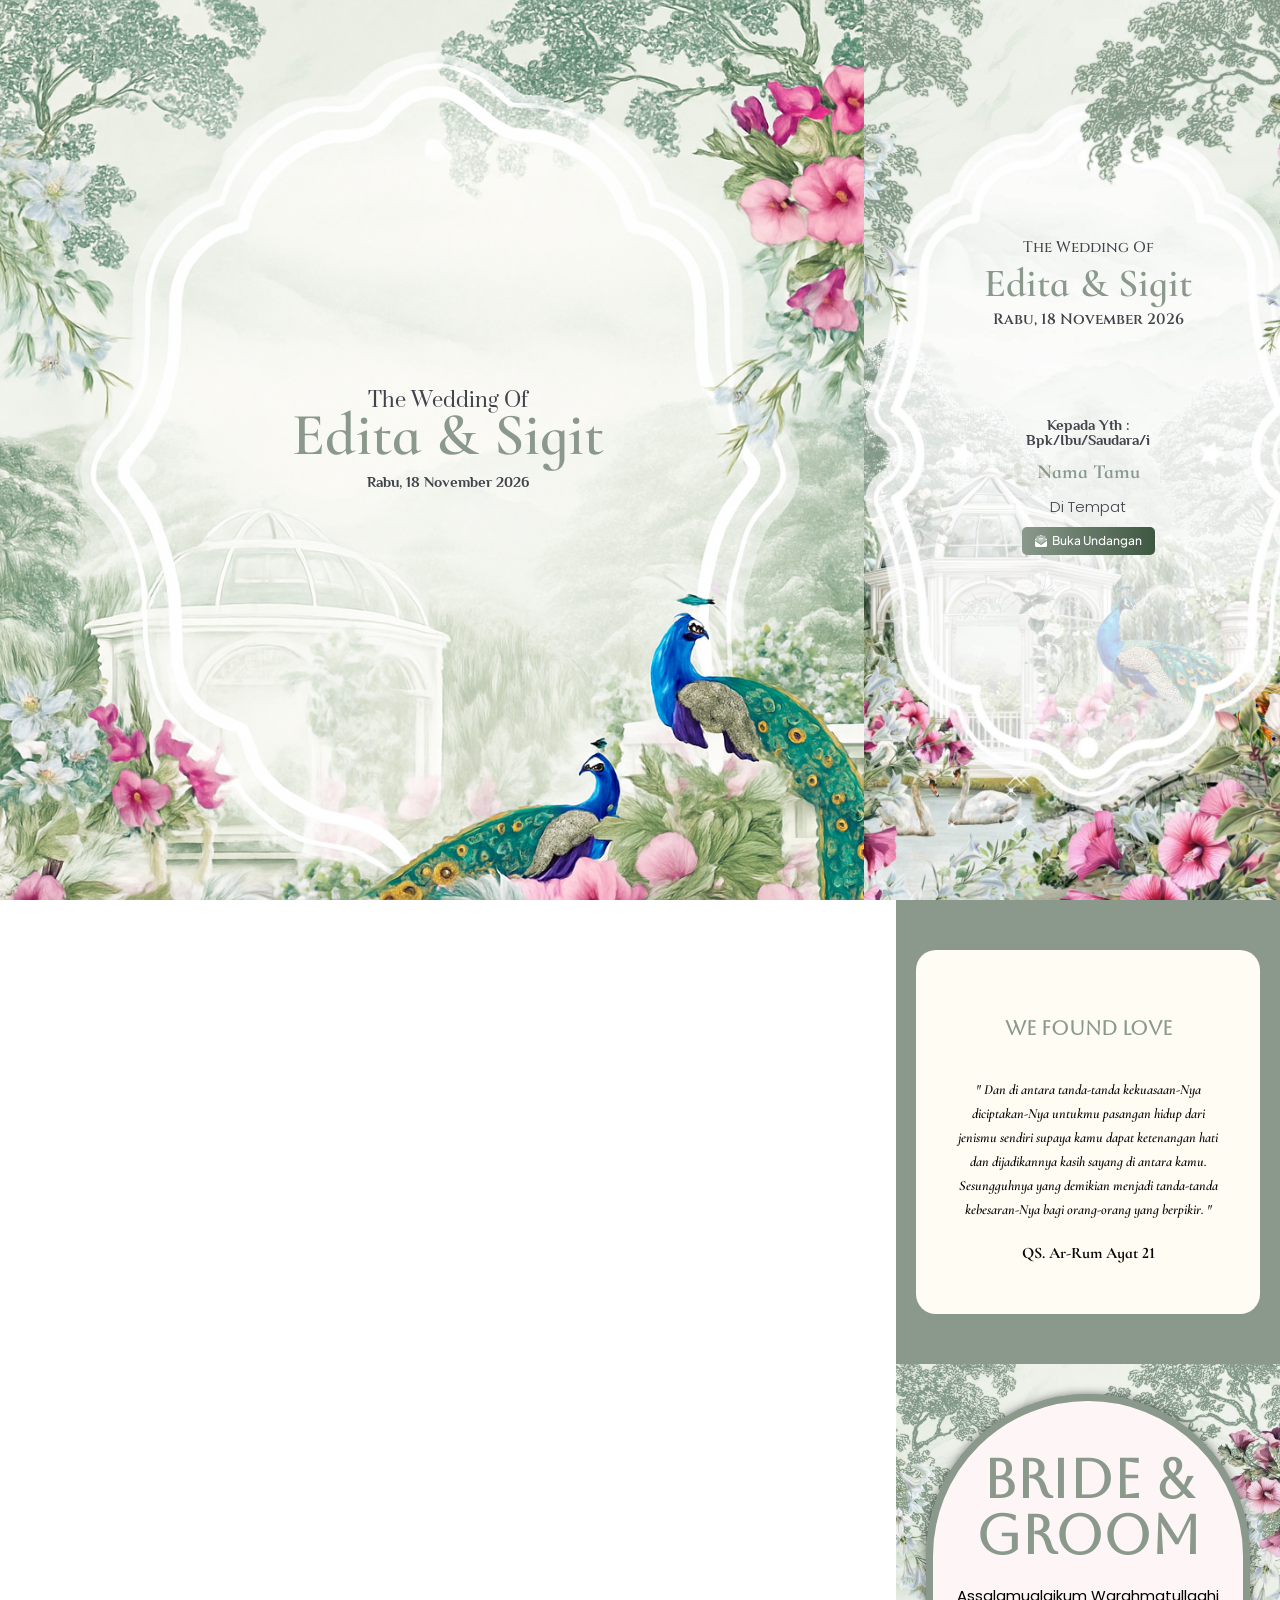
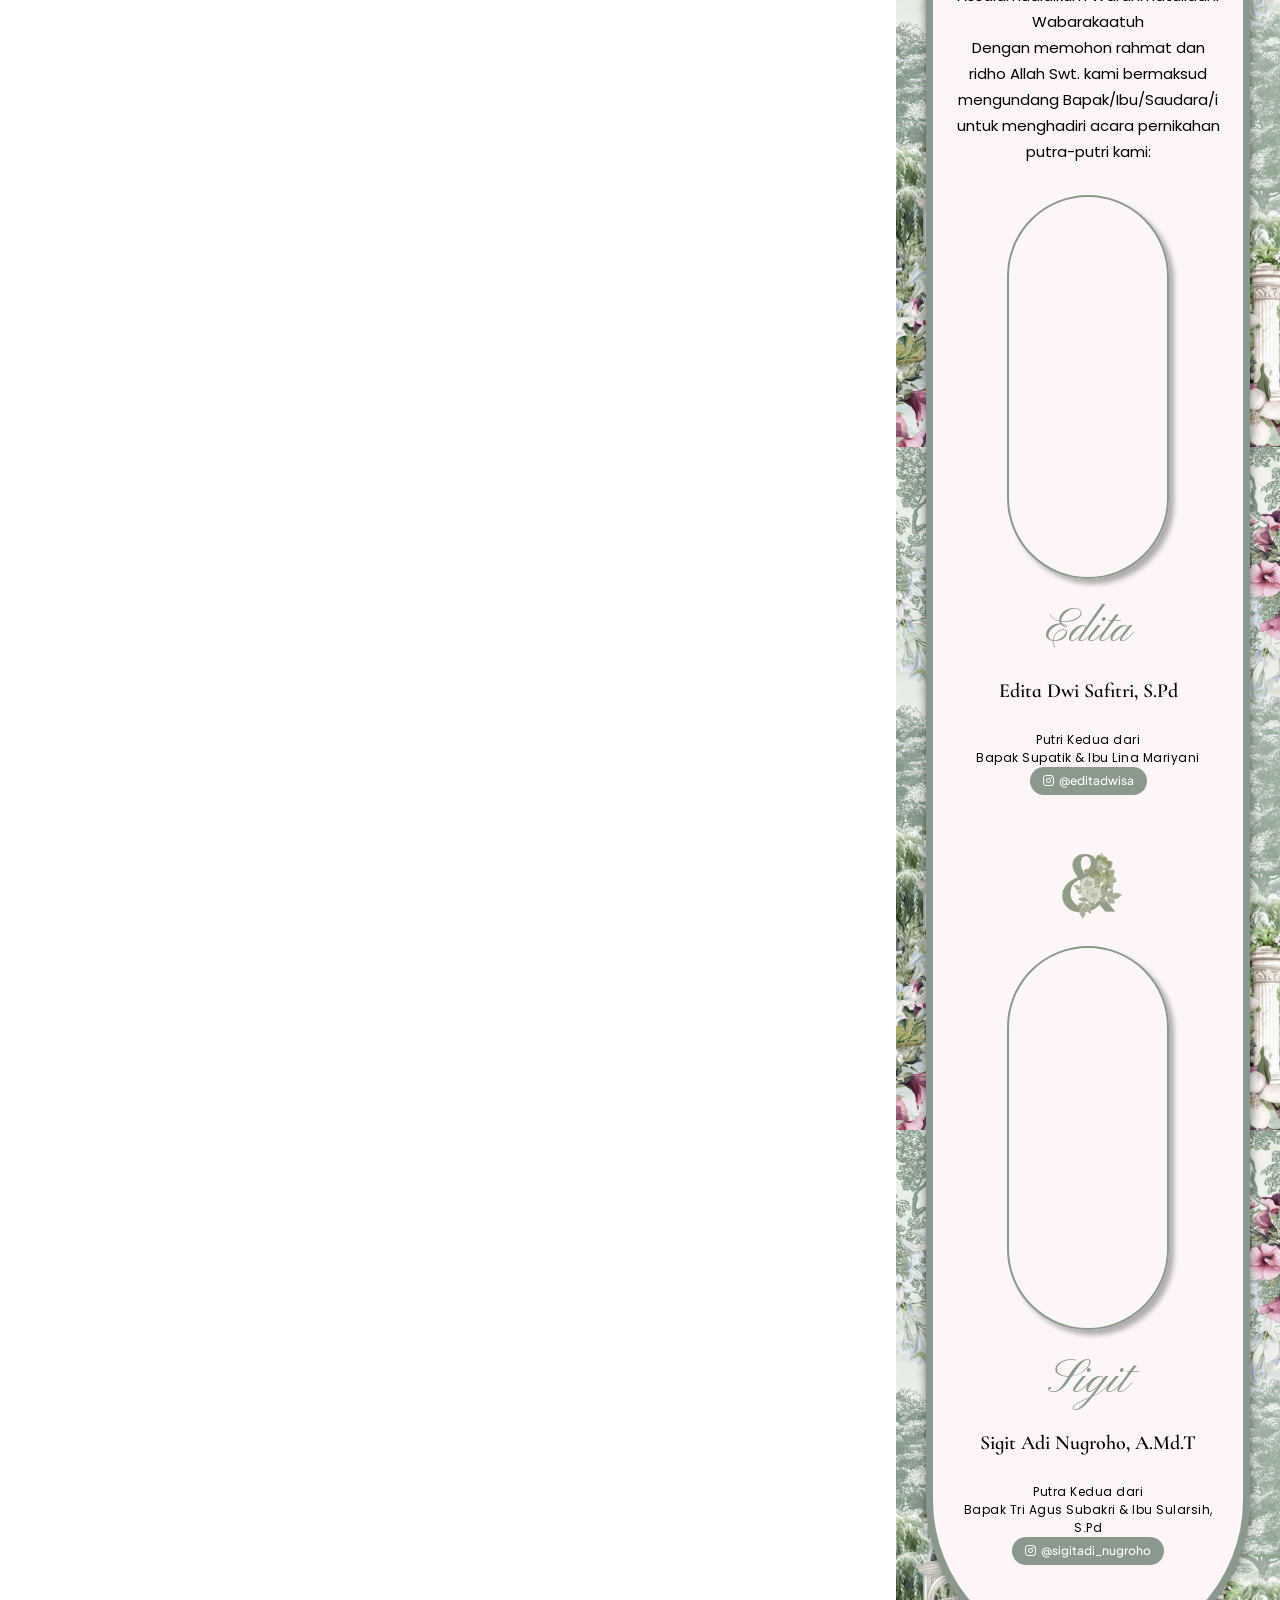
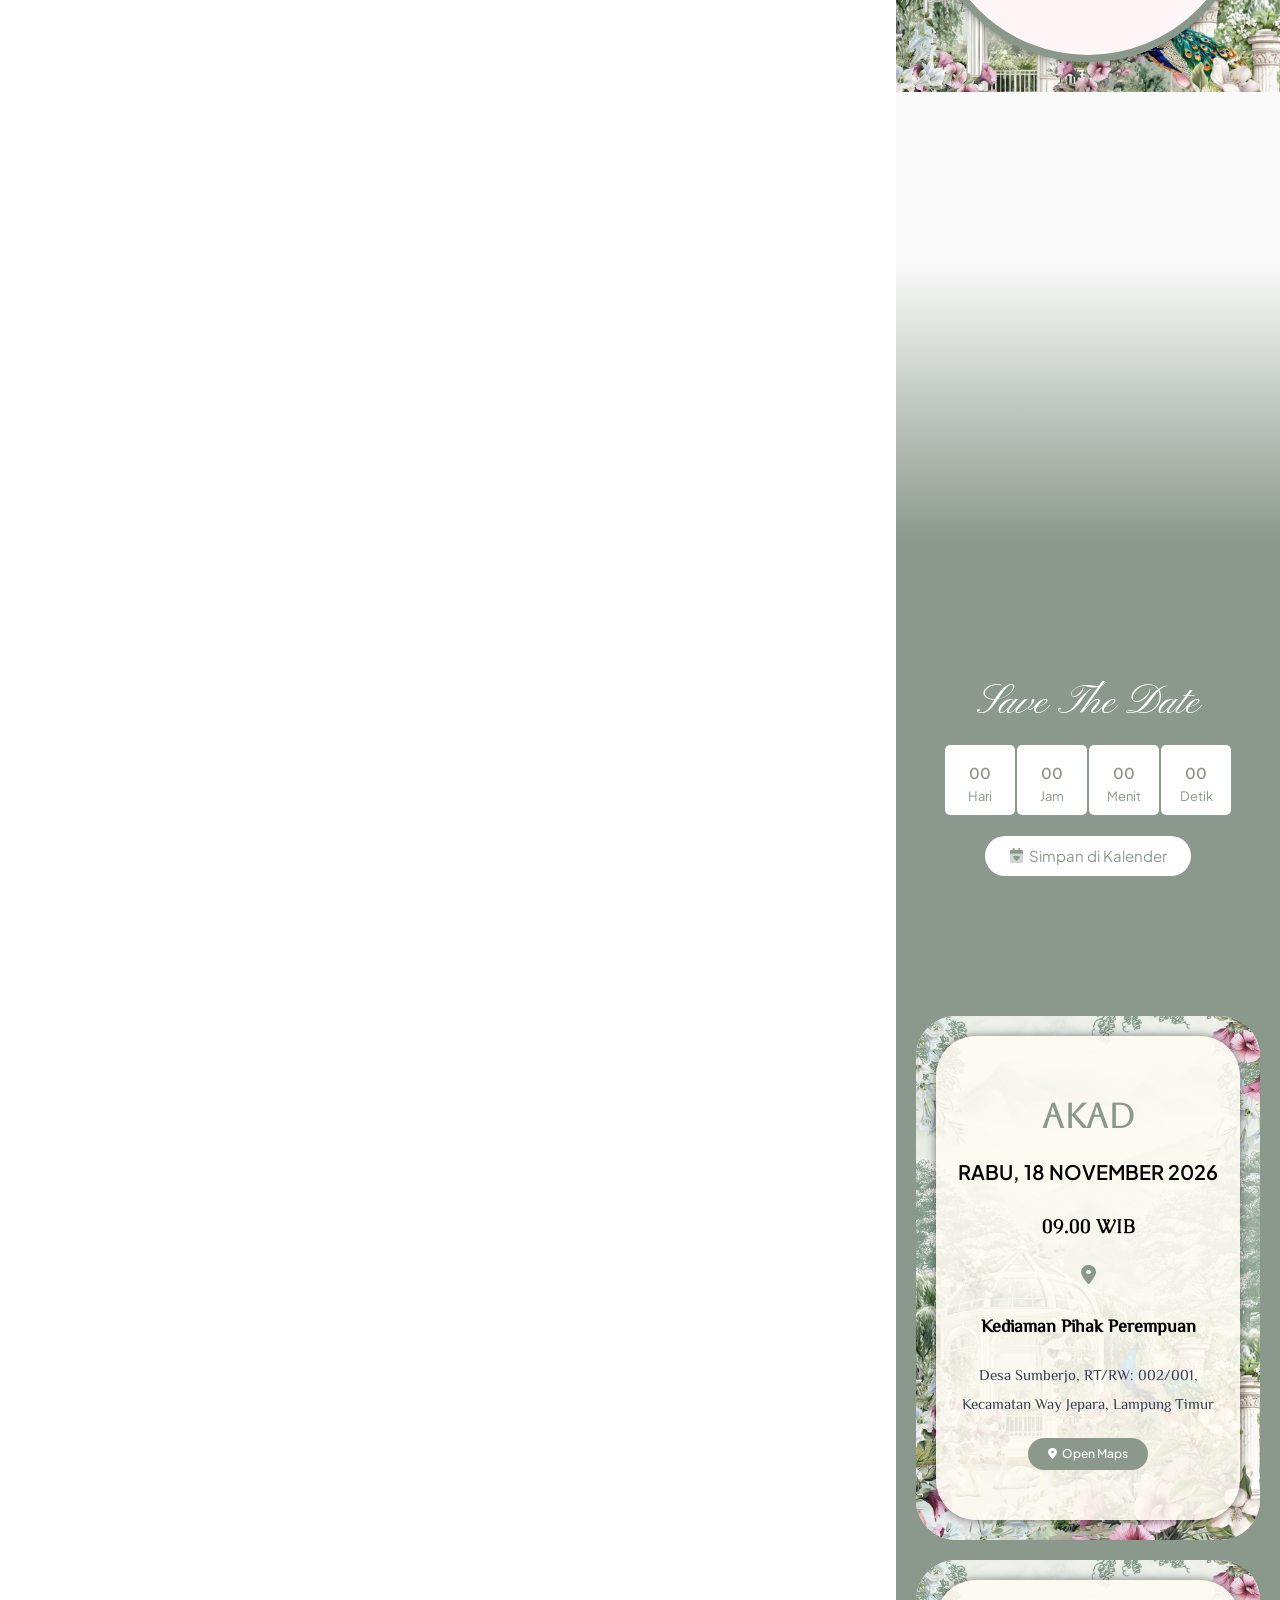
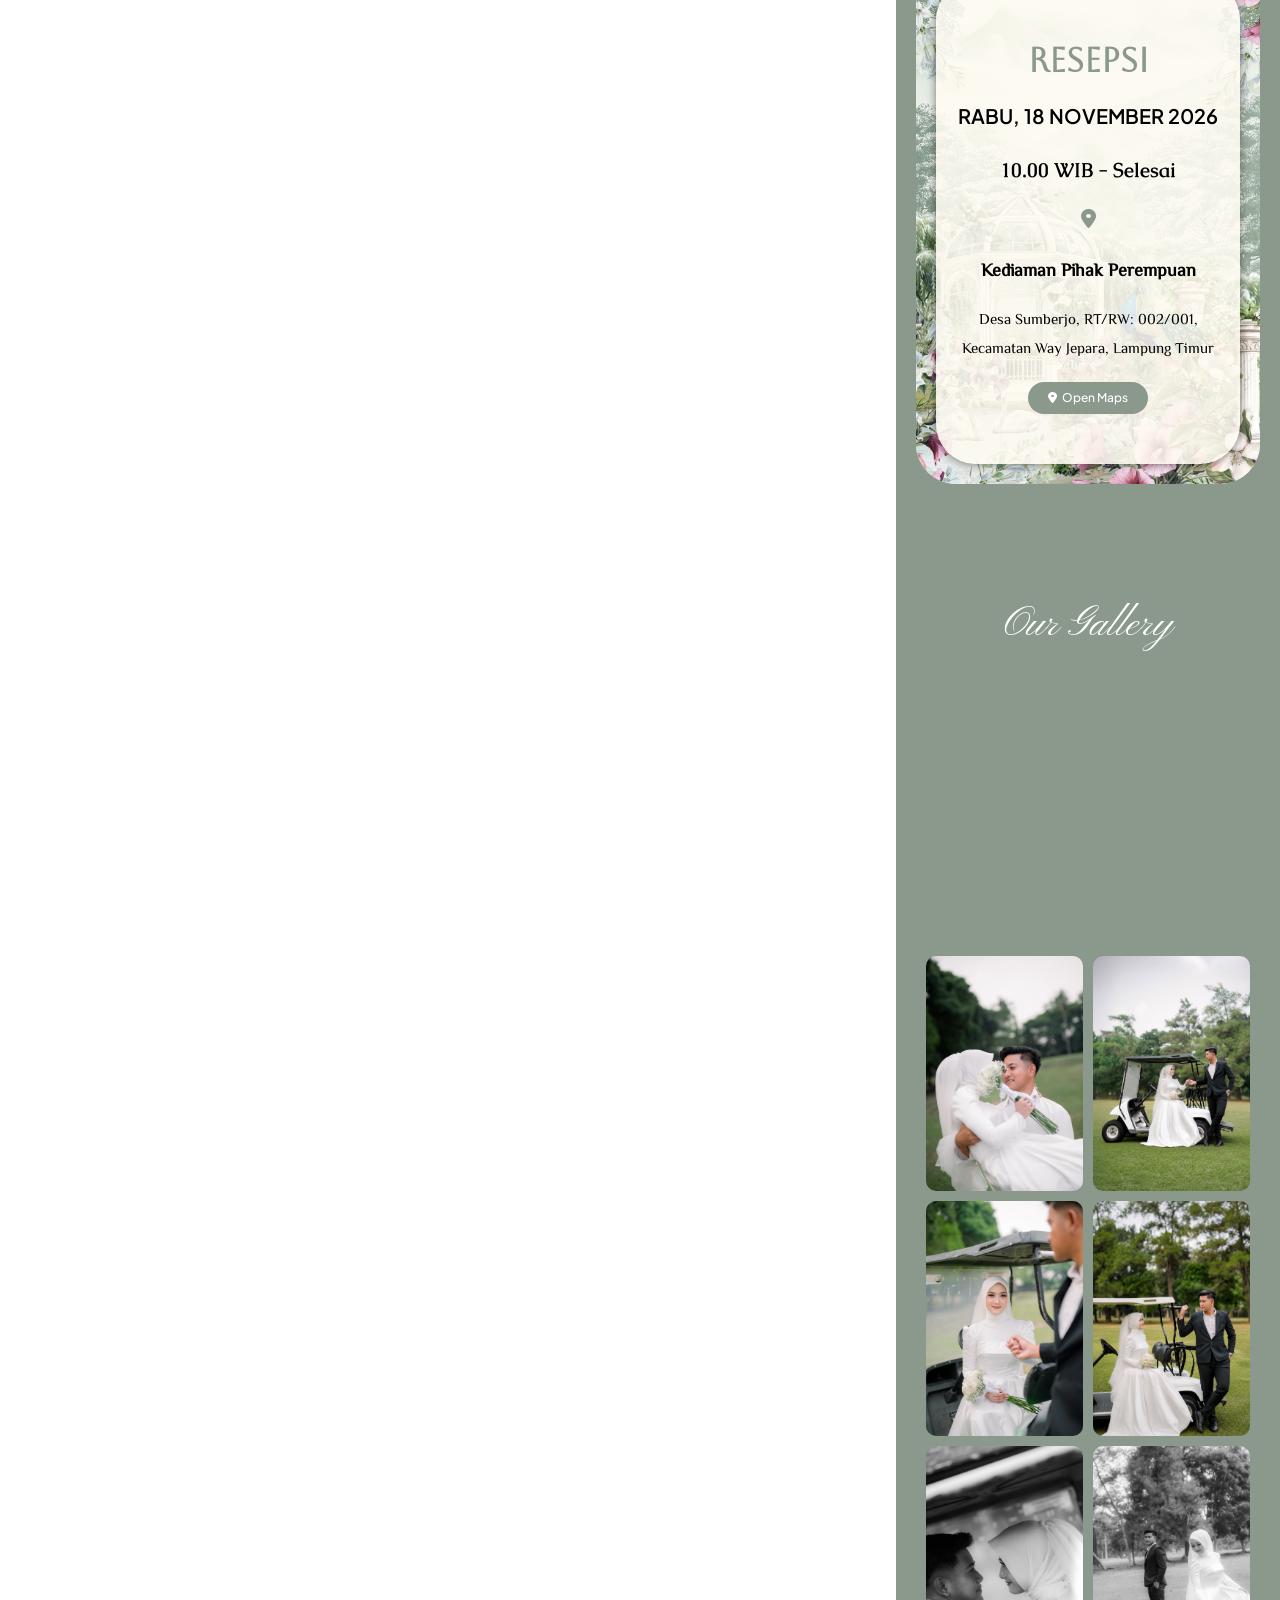
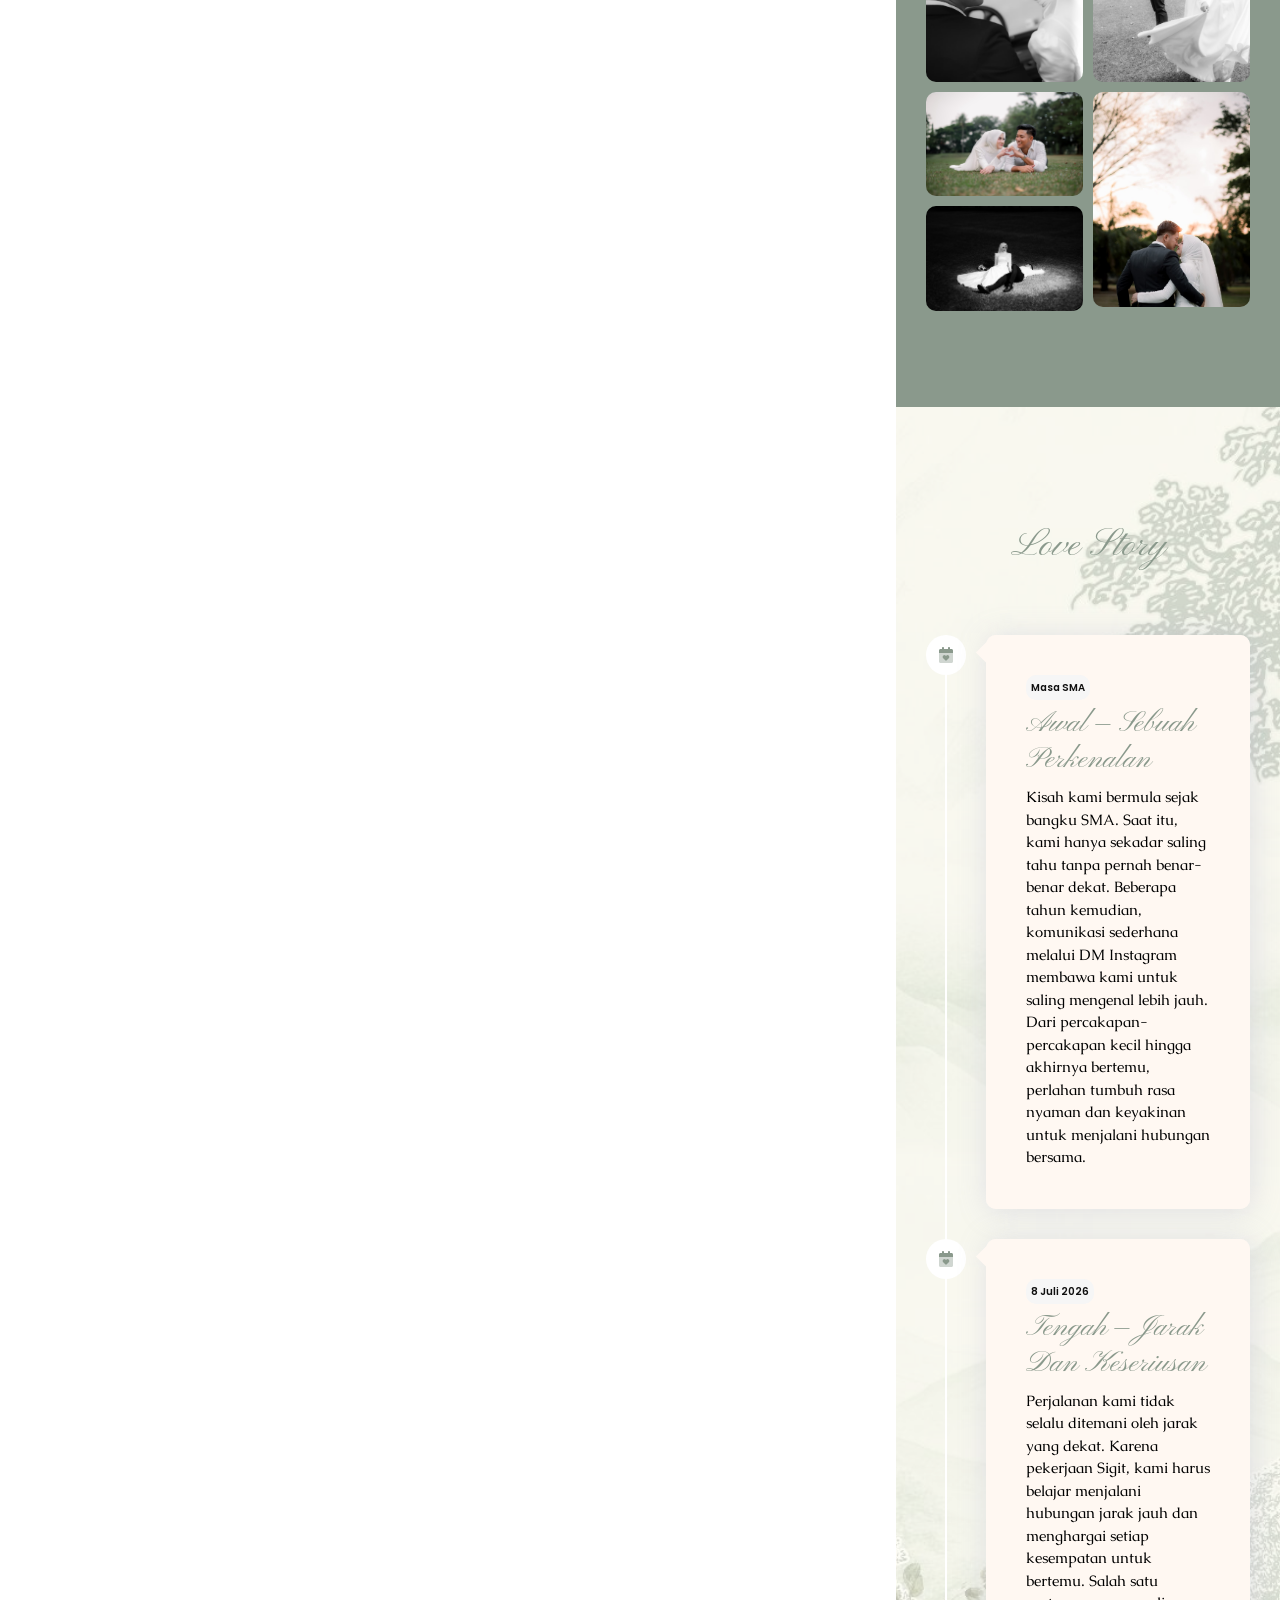
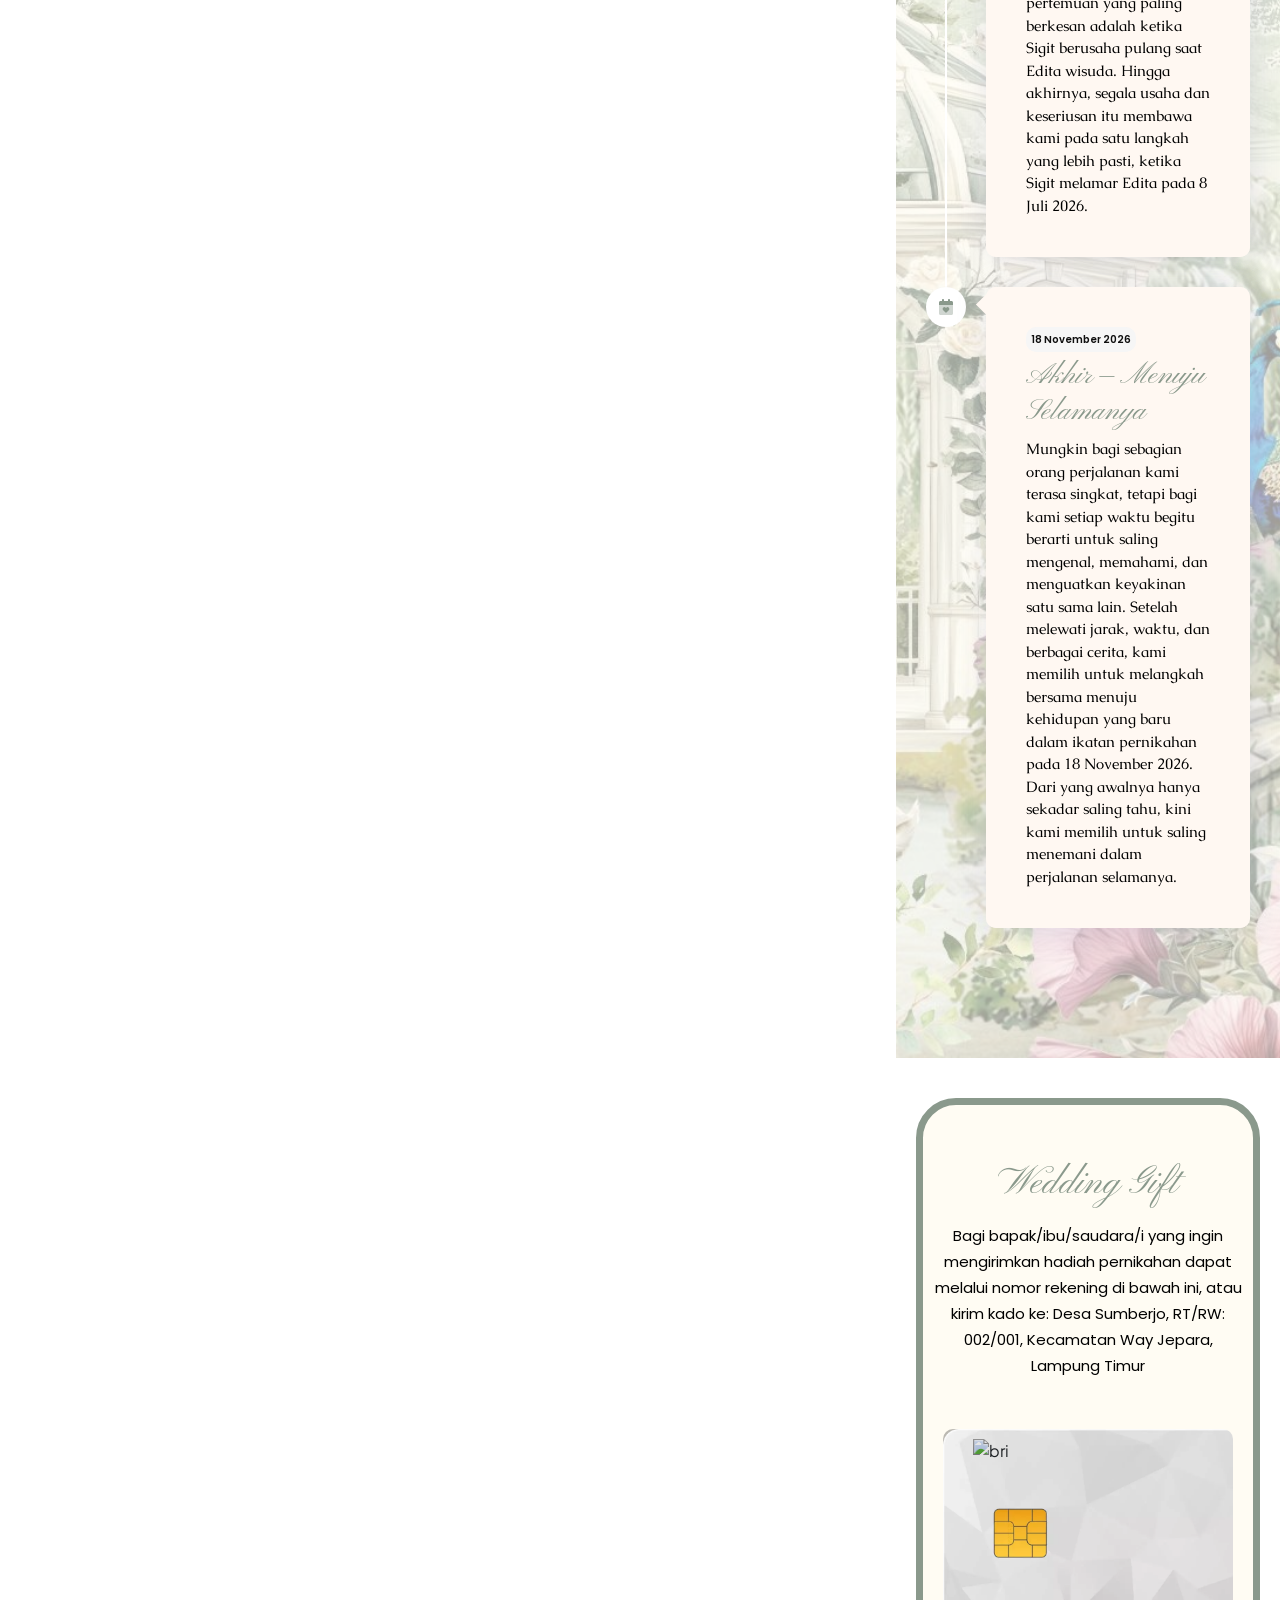
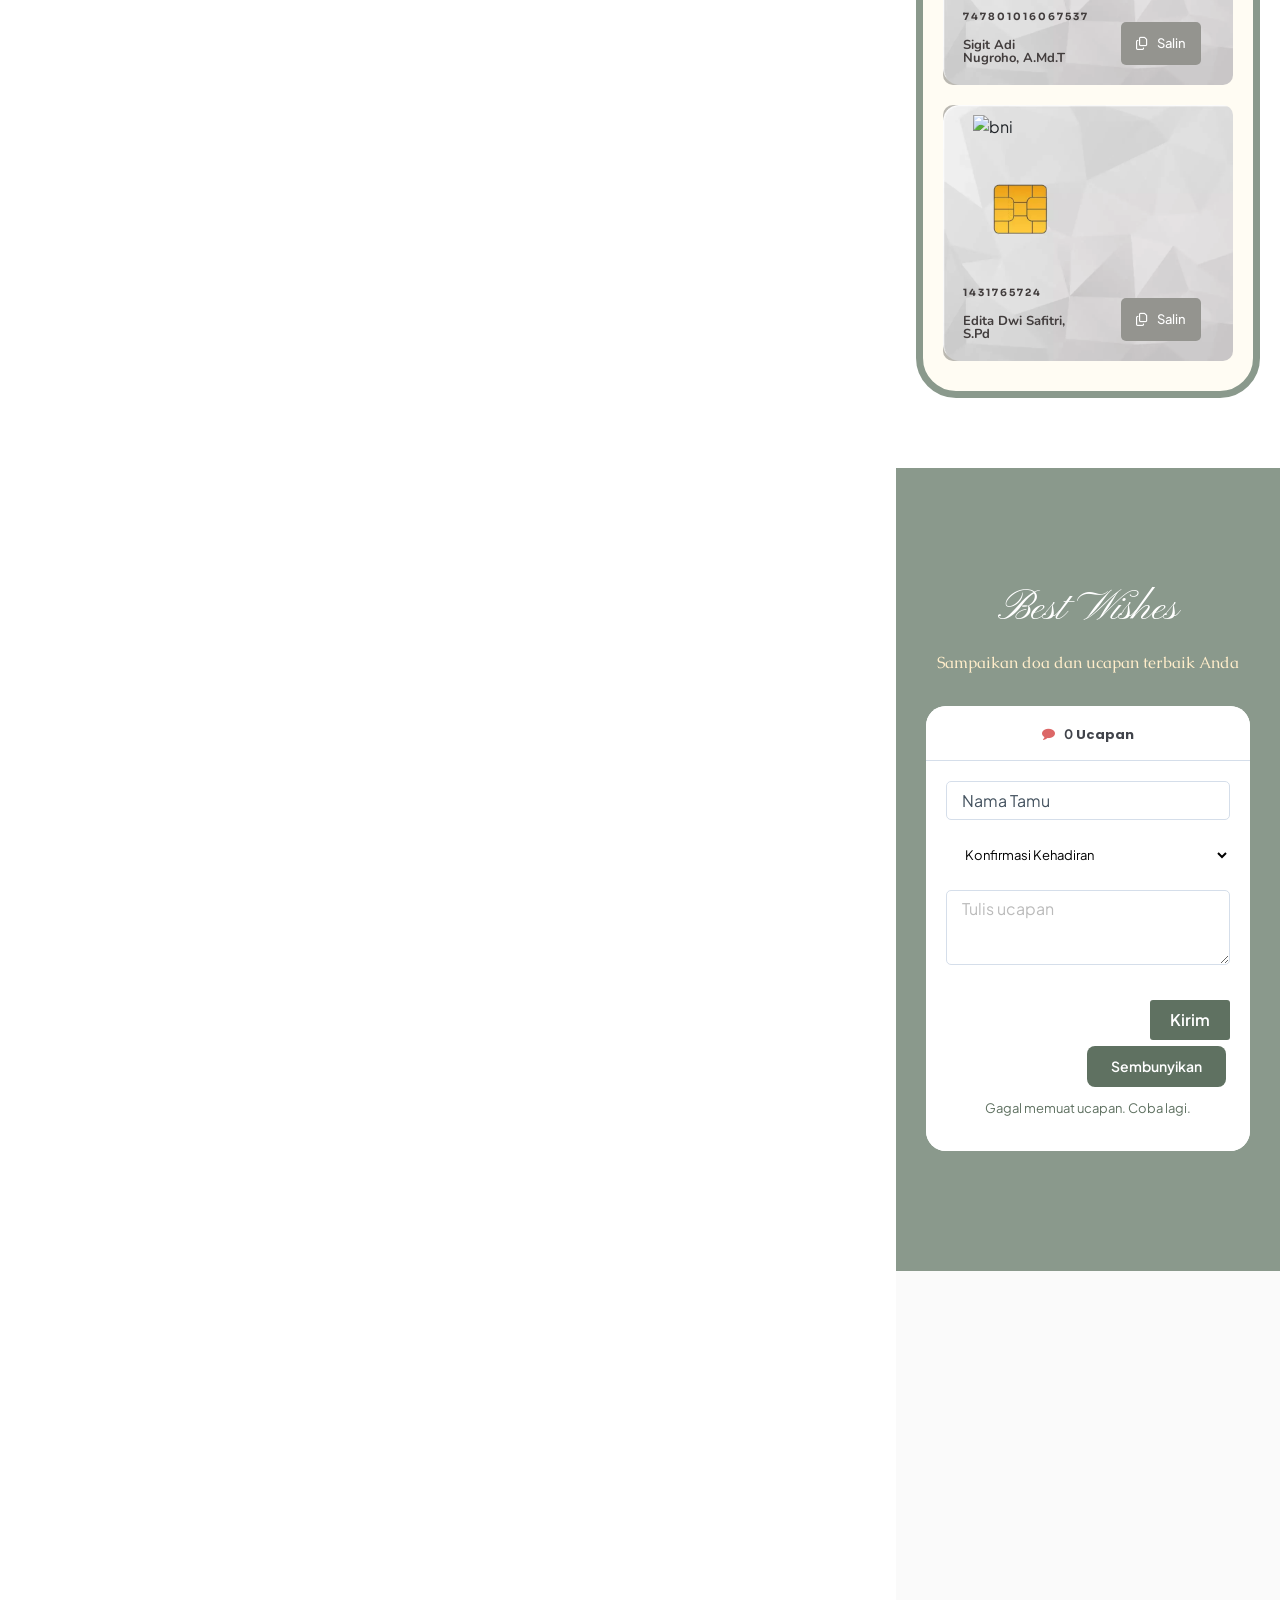
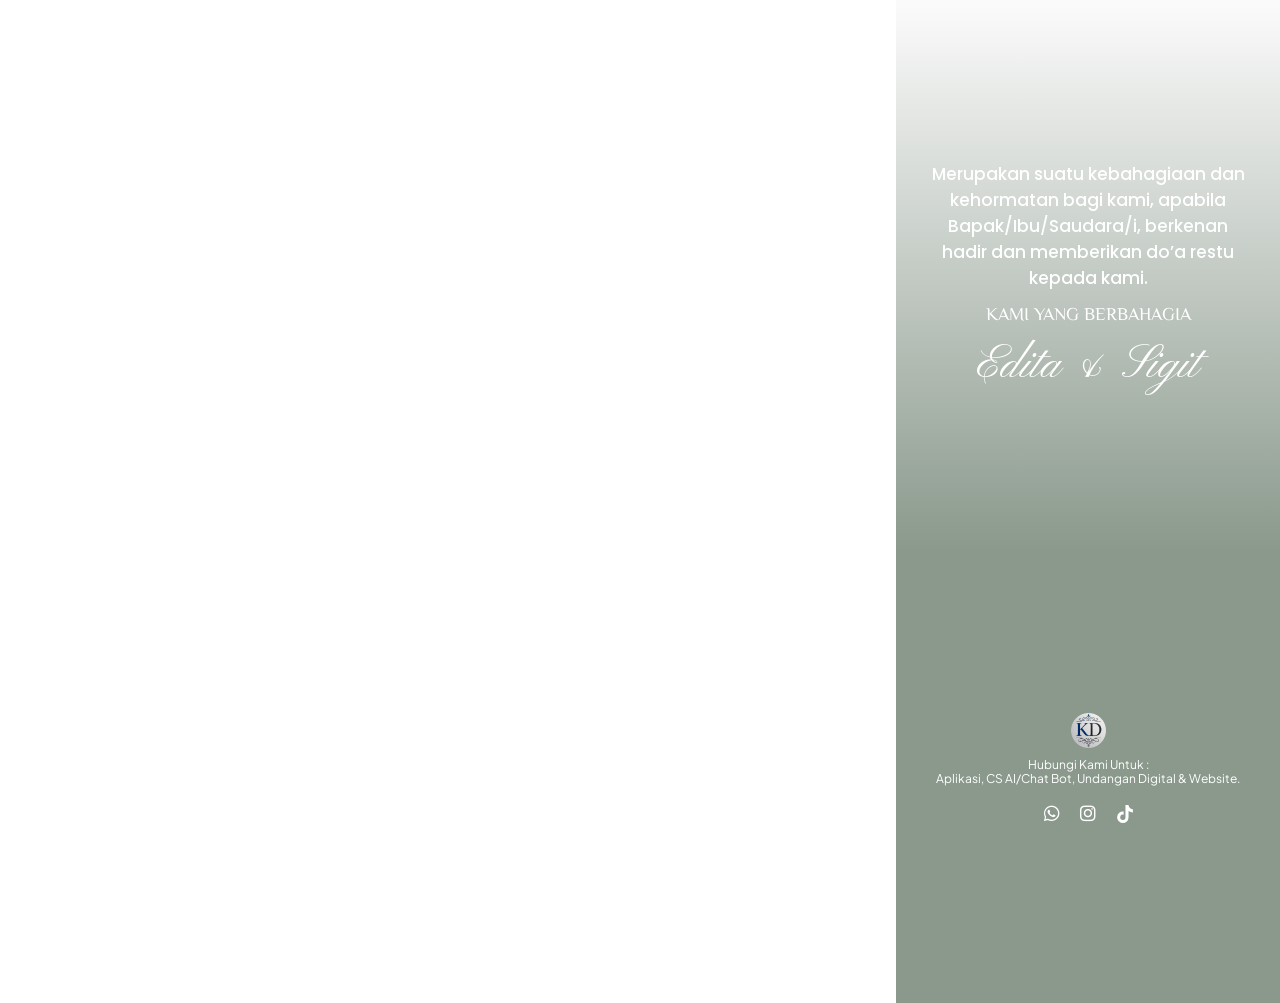
==== commit d68e2ce8: "RSVP form default tampil tanpa klik, matikan auto-load toggle SAIC" ====
--- a/index.html
+++ b/index.html
@@ -26,7 +26,7 @@
 <meta property="article:published_time" content="2025-09-17T14:54:57+07:00">
 <meta property="article:modified_time" content="2025-10-03T08:53:47+07:00">
 <meta name="twitter:card" content="summary_large_image">
-<meta name="twitter:title" content="The Wedding Of Edita &amp; Sigit">
+<meta name="twitter:title" content="The Wedding Of Edita 💚 Sigit">
 <meta name="twitter:description" content="Hadiri acara pernikahan Edita &amp; Sigit. pada hari Rabu, 18 November 2026 Ya!">
 <meta name="twitter:image" content="https://i.pinimg.com/736x/7e/51/87/7e518723536c22d6da1c4bb47872e7a3.jpg">
 <meta name="twitter:label1" content="Ditulis oleh">
@@ -2428,14 +2428,14 @@
 
 	<div class="saic-wrap-link">
 
-		<a href="index-1.htm?post_id=67711&#038;comments=0&#038;get=500&#038;order=DESC" id="saic-link-67711" class="saic-link saic-icon-link saic-icon-link-true auto-load-true">
+		<a href="index-1.htm?post_id=67711&#038;comments=0&#038;get=500&#038;order=DESC" id="saic-link-67711" class="saic-link saic-icon-link saic-icon-link-true">
 			<i class="saico-comment"></i>
 			<span>0</span>
 			Ucapan		</a>
 
 	</div>
 
-	<div id="saic-wrap-comment-67711" class="saic-wrap-comments" style="display: none;" data-id="67711">
+	<div id="saic-wrap-comment-67711" class="saic-wrap-comments" style="display: block;" data-id="67711">
 
 		<div id="saic-wrap-form-67711" class="saic-wrap-form saic-clearfix">
 
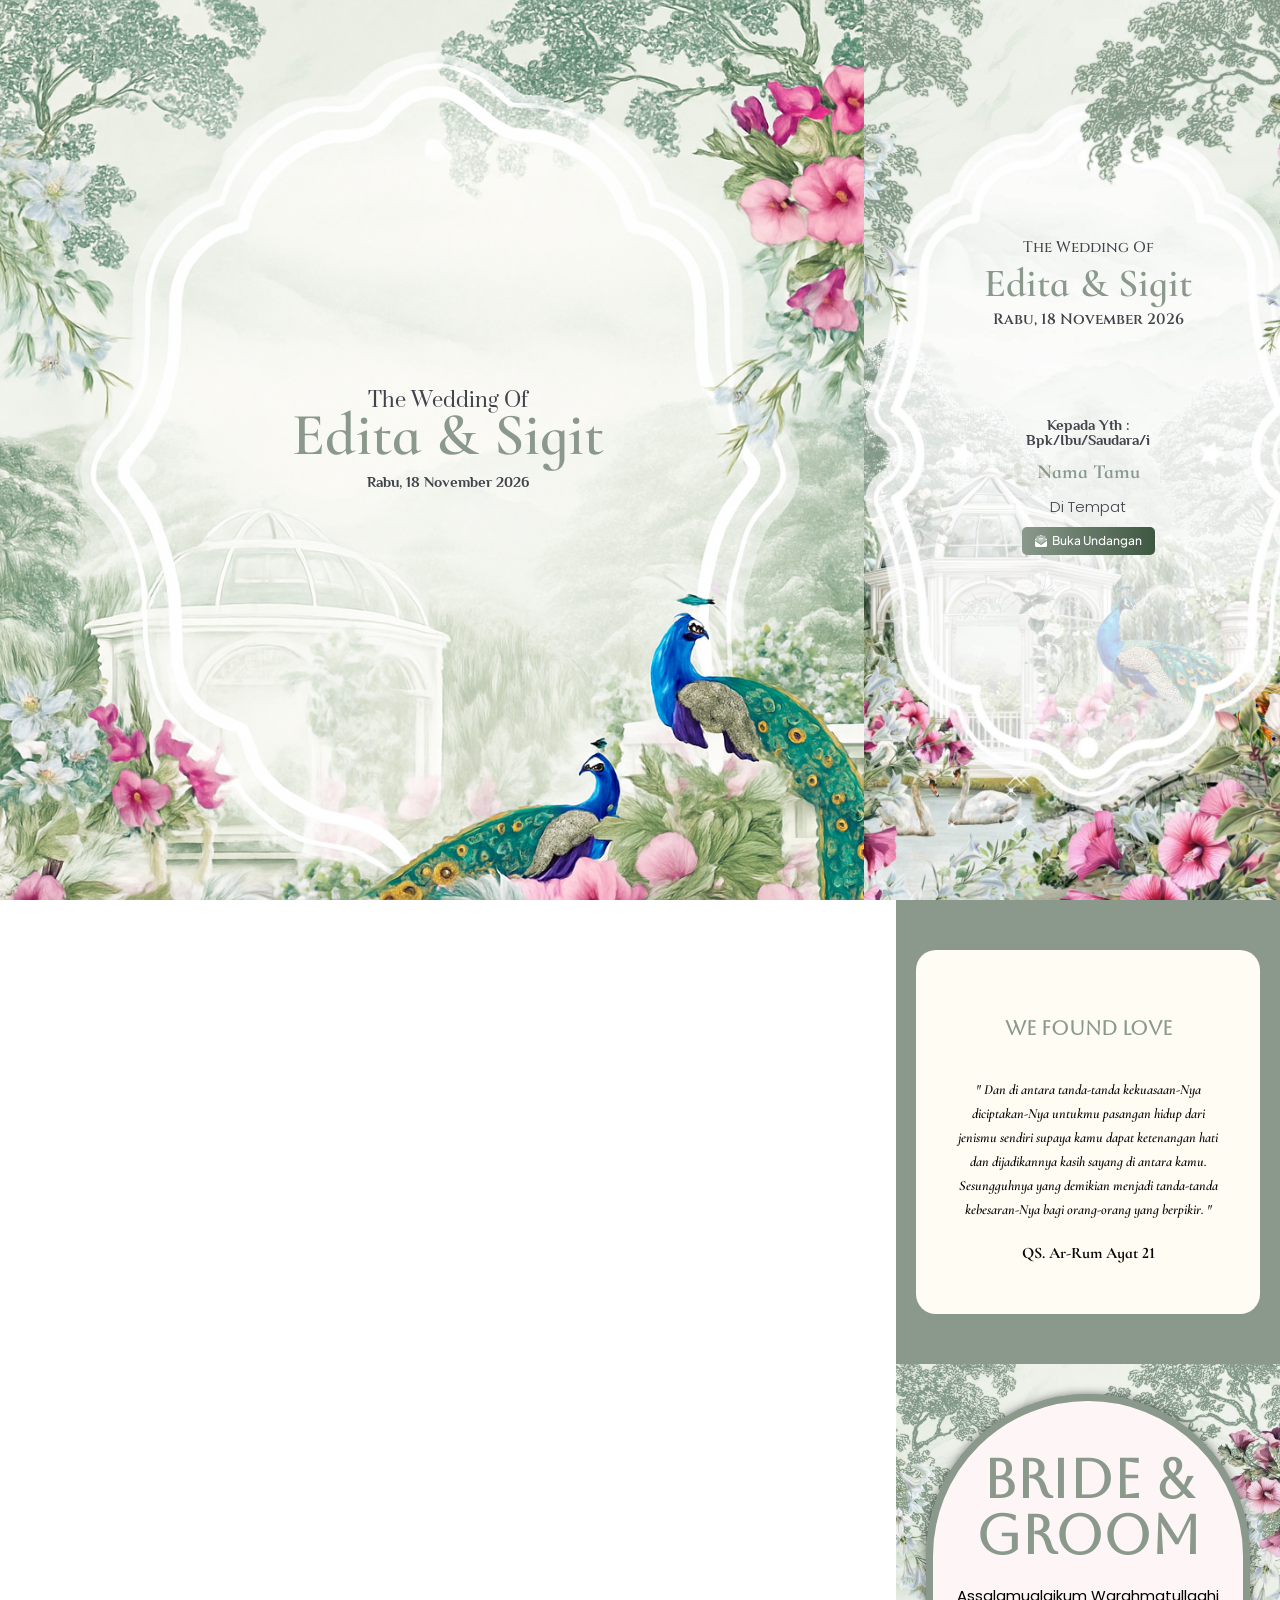
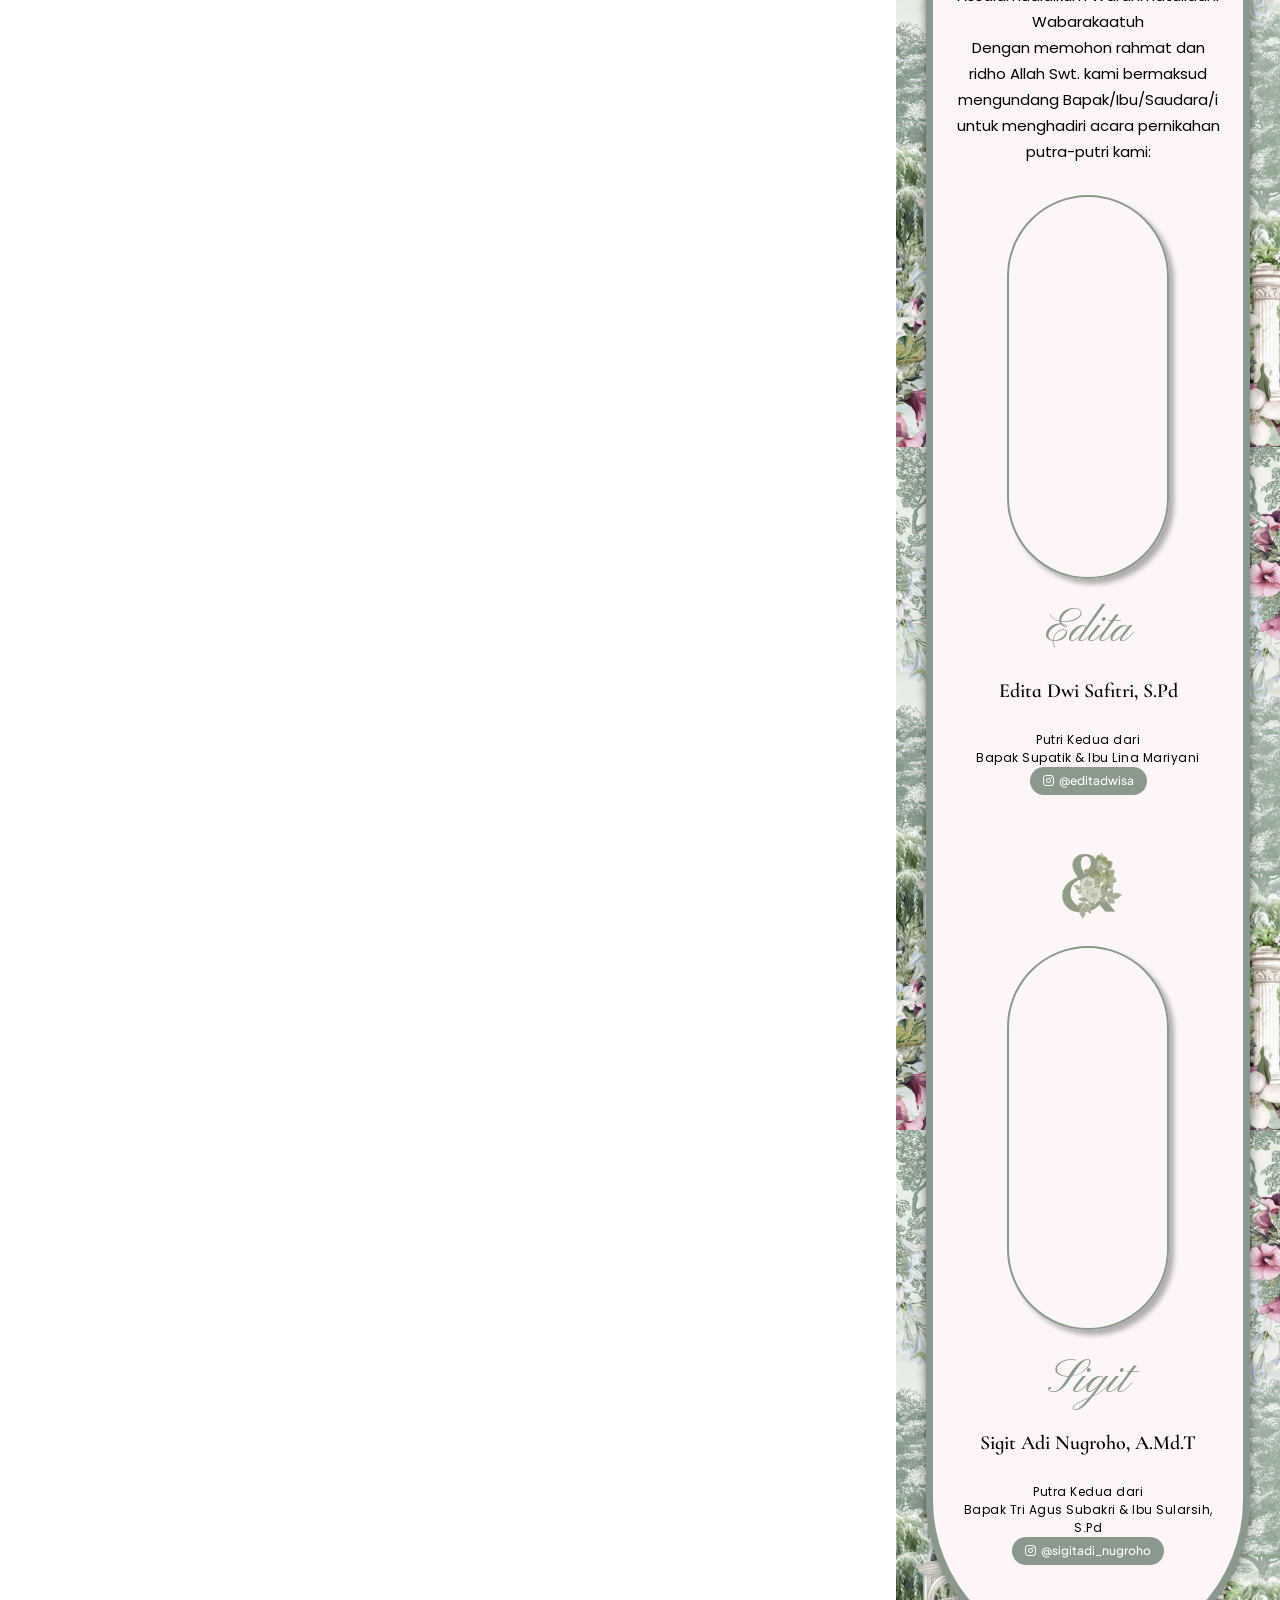
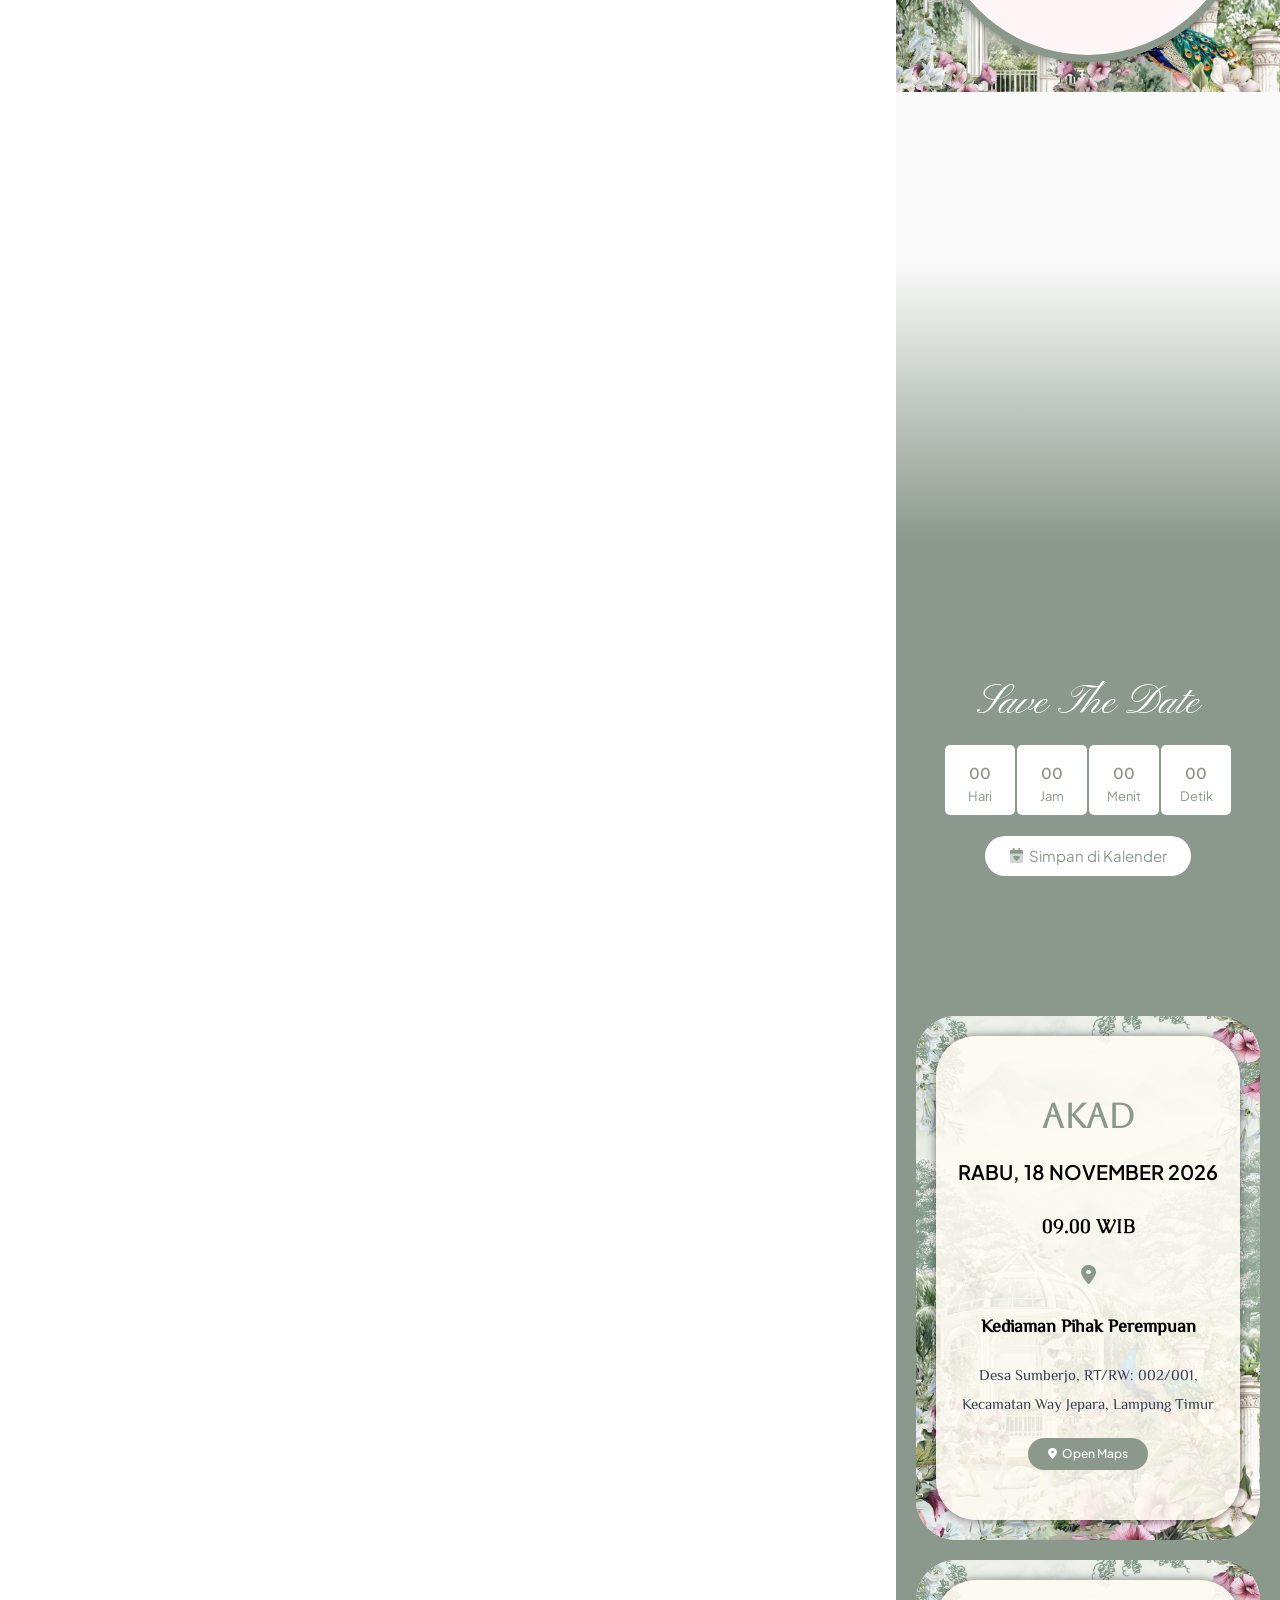
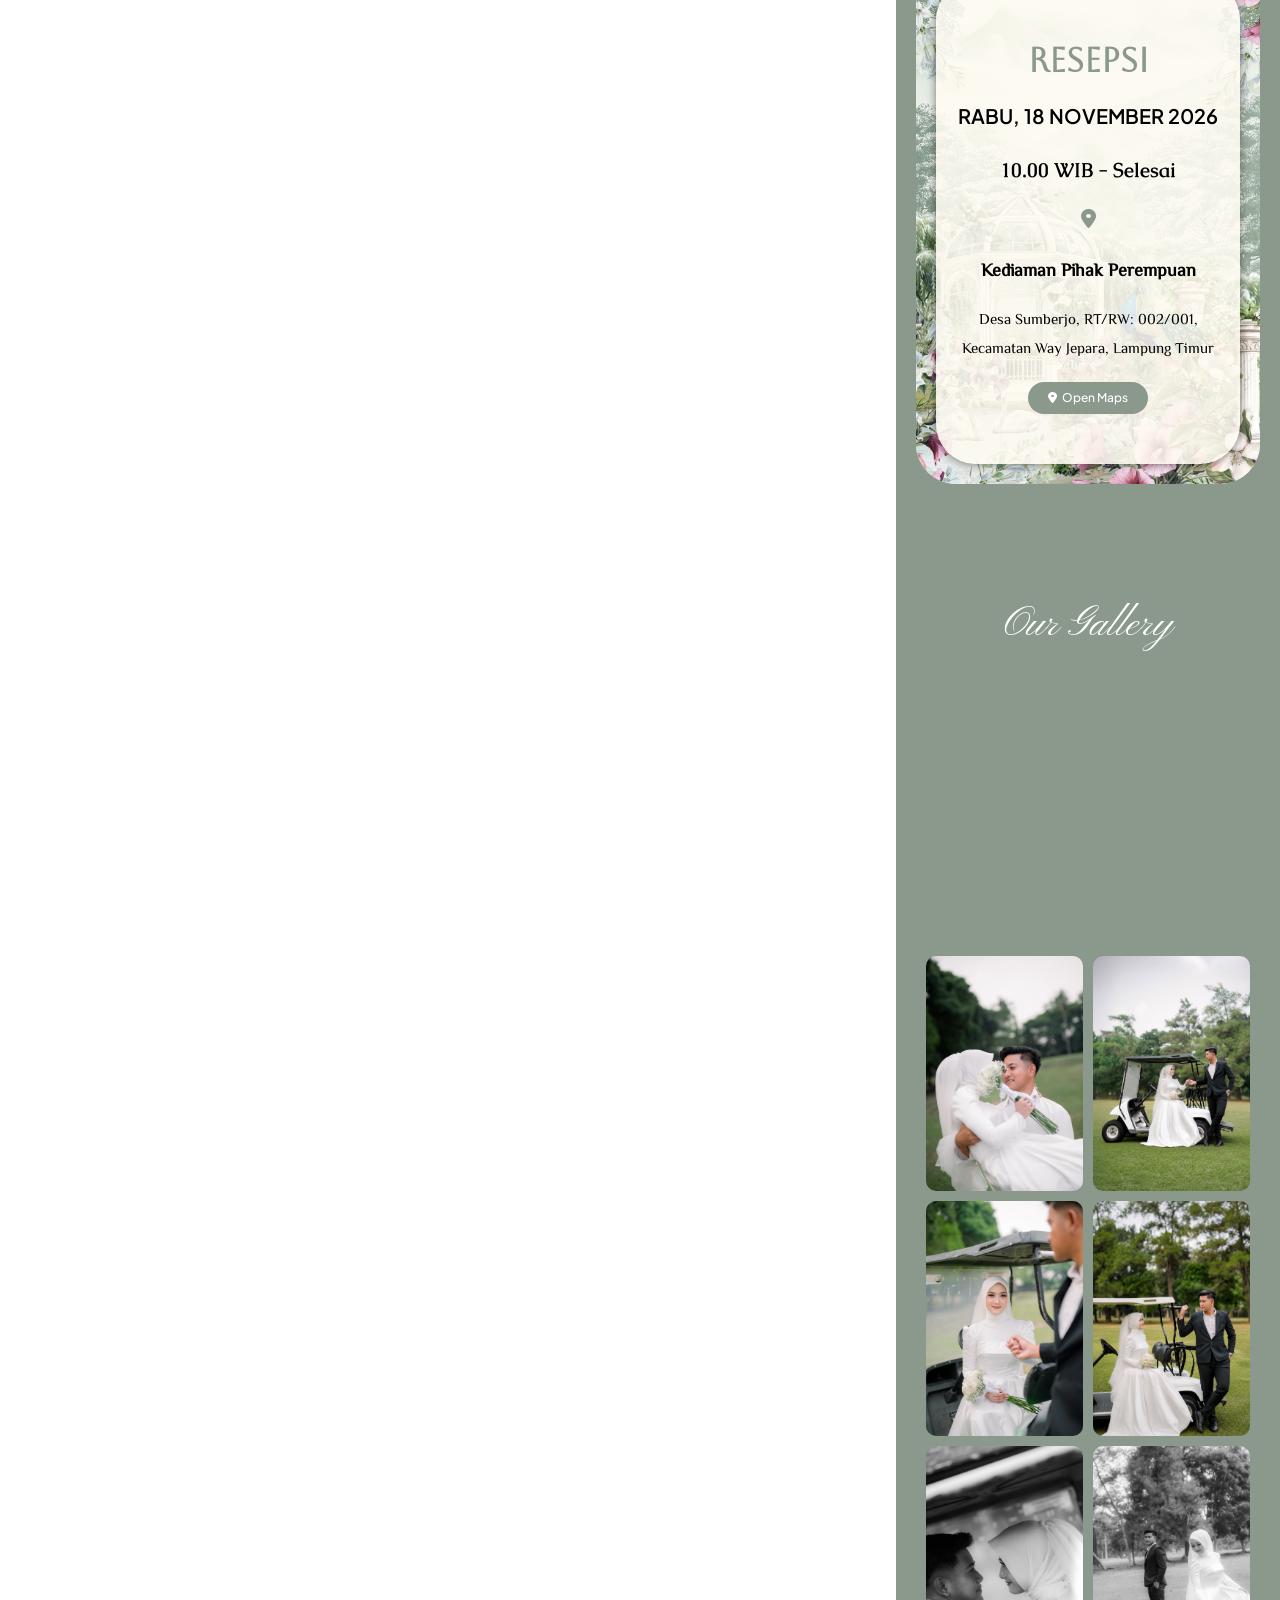
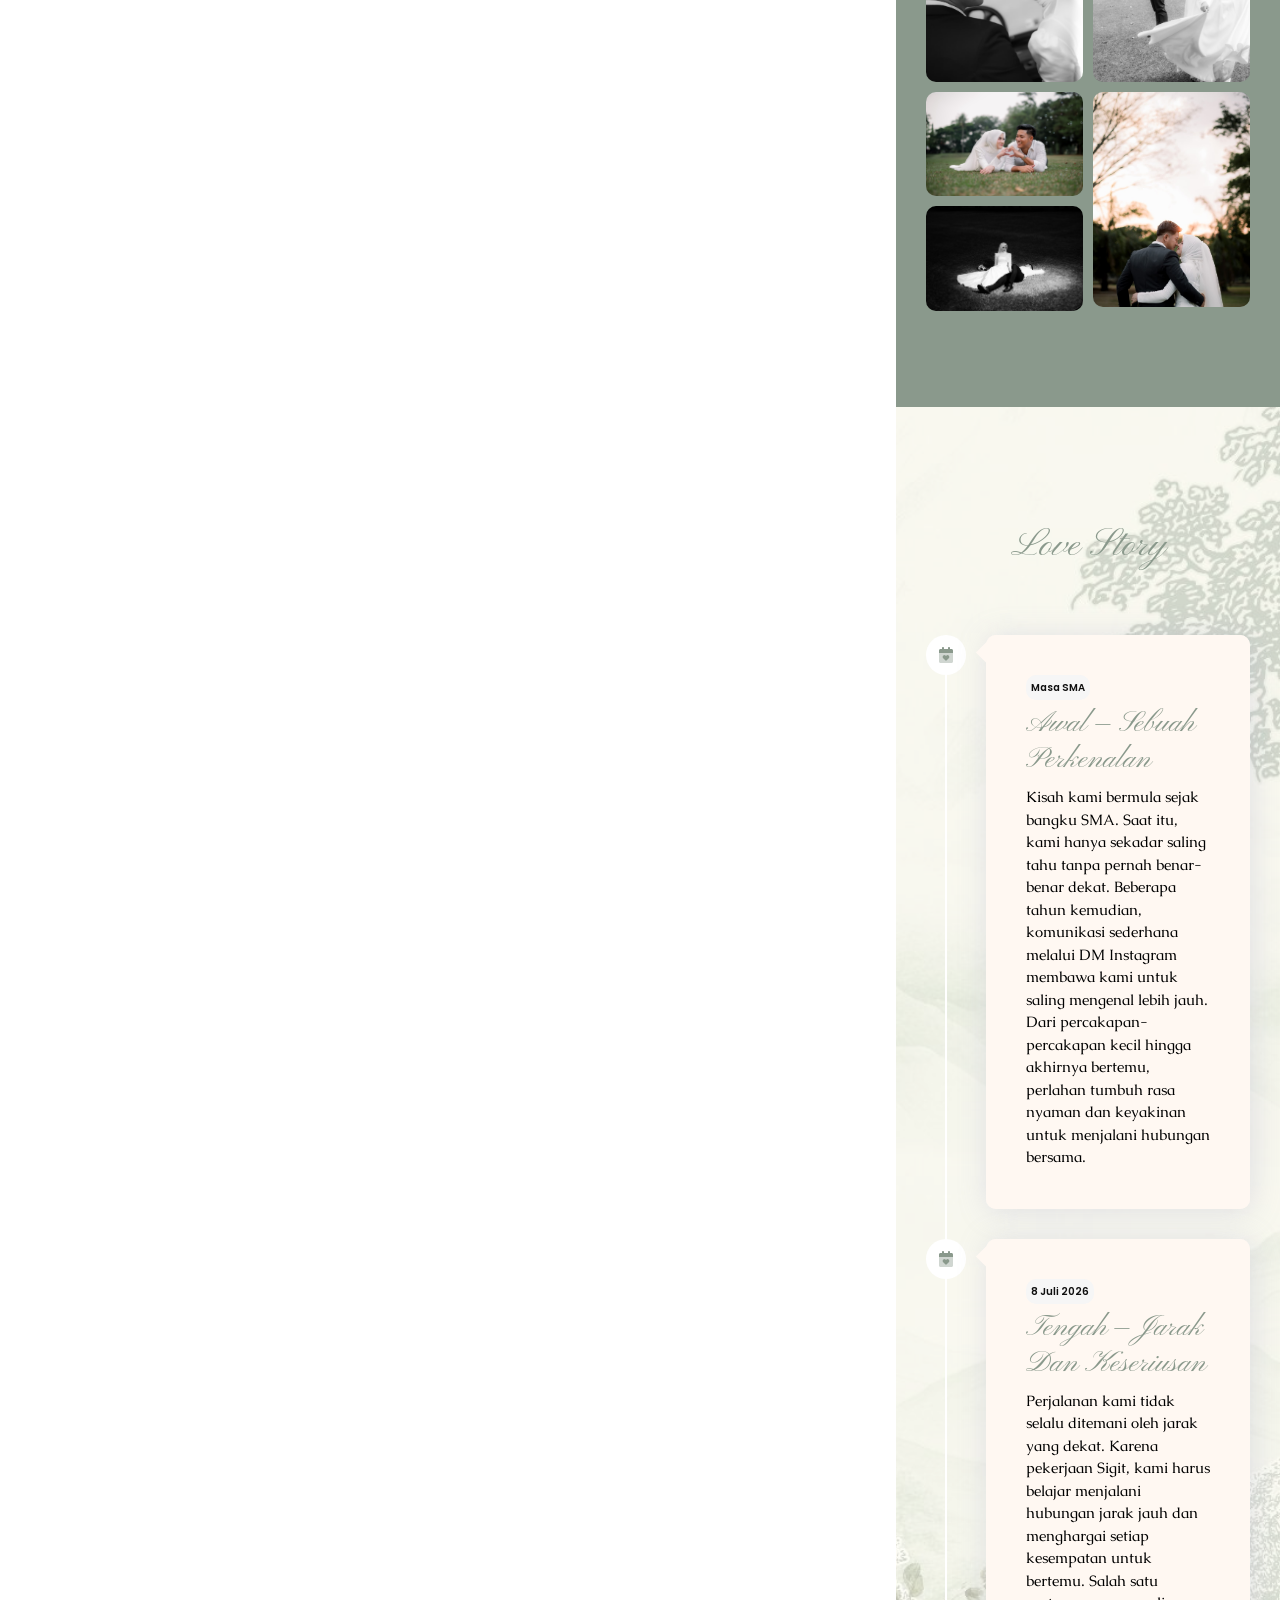
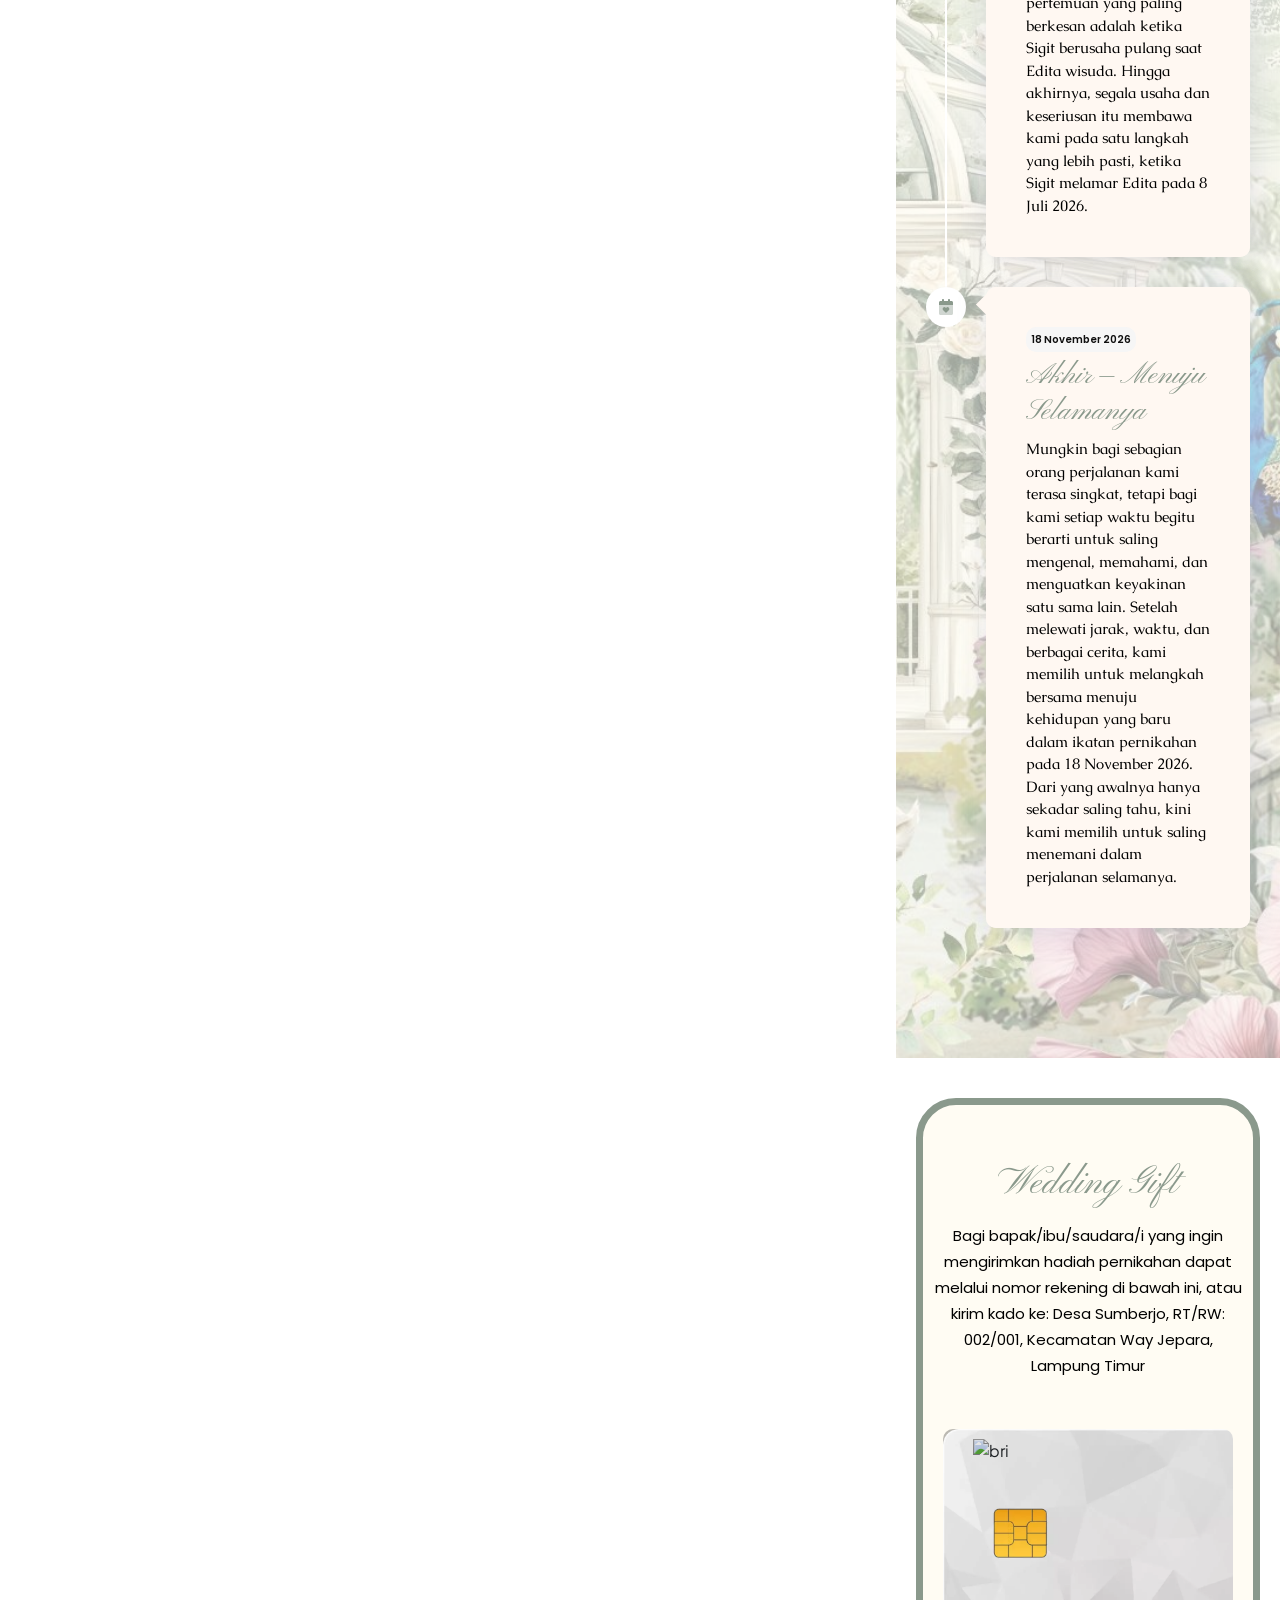
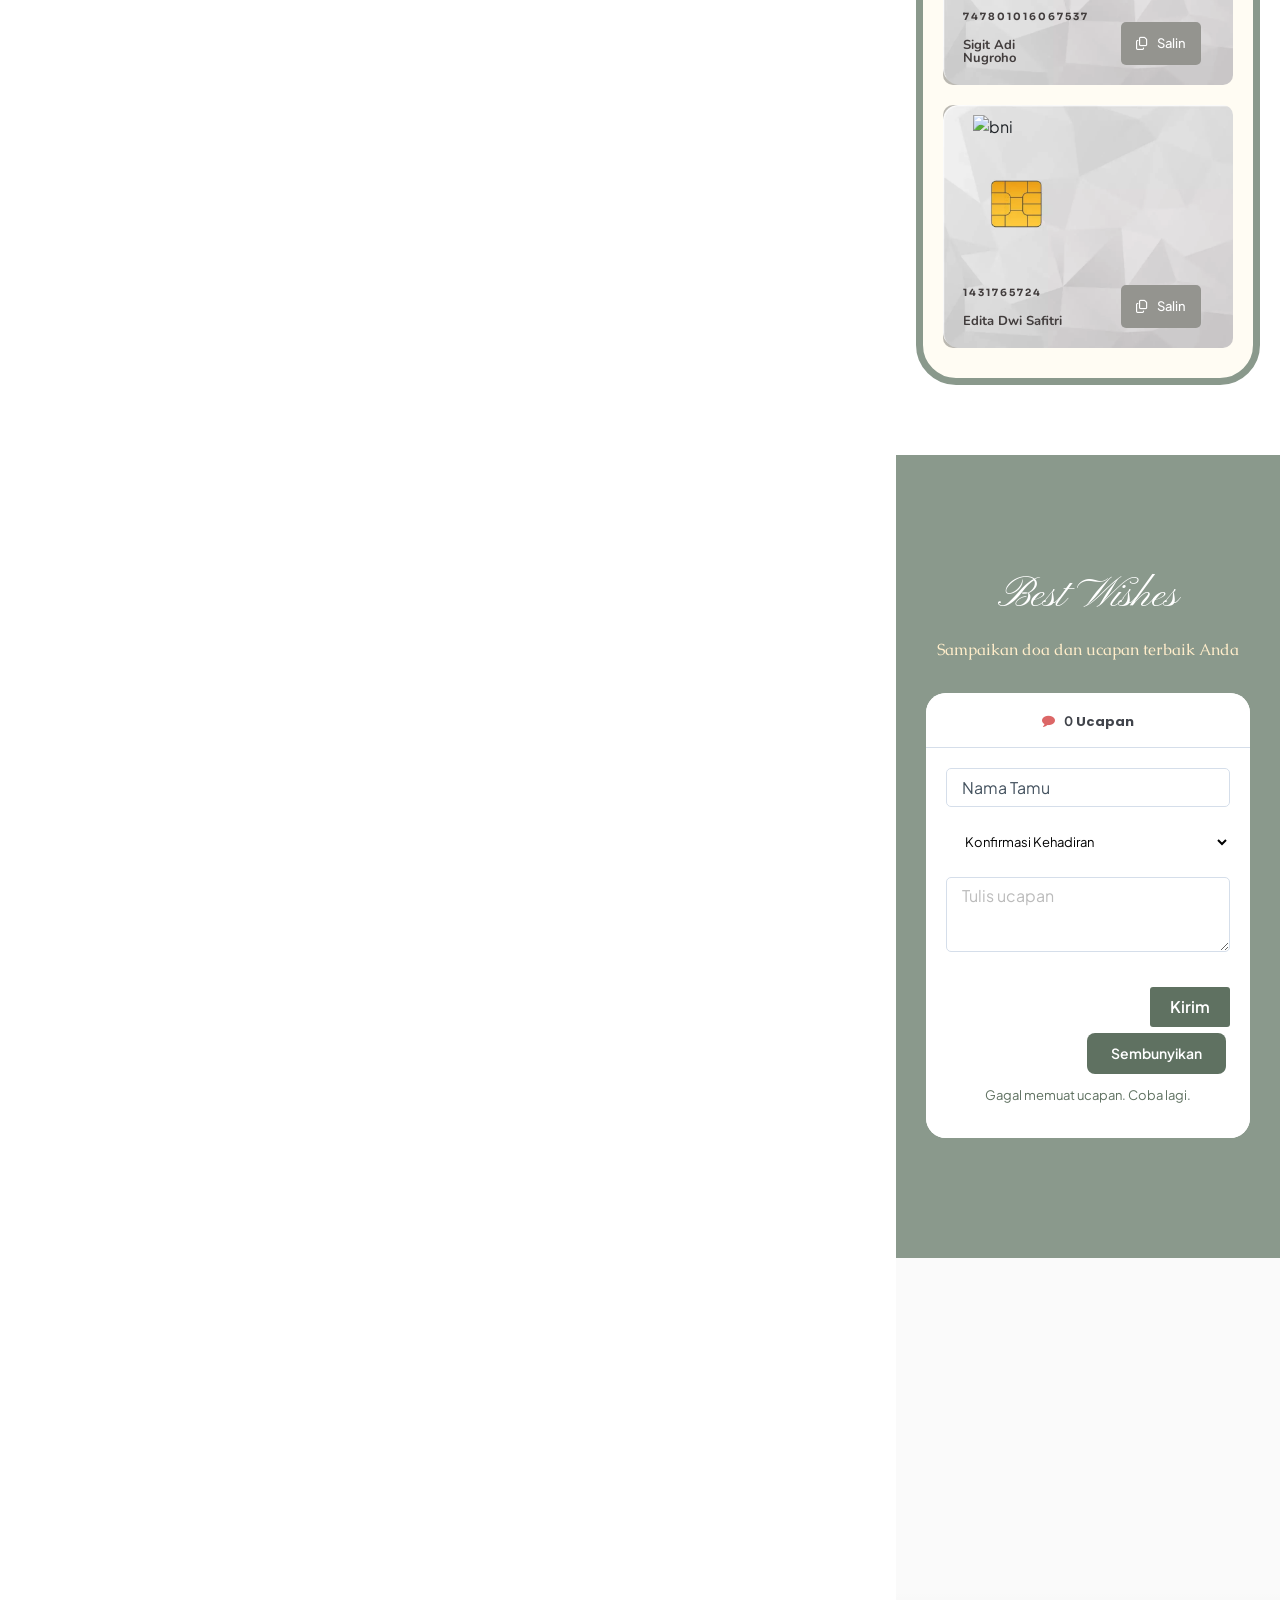
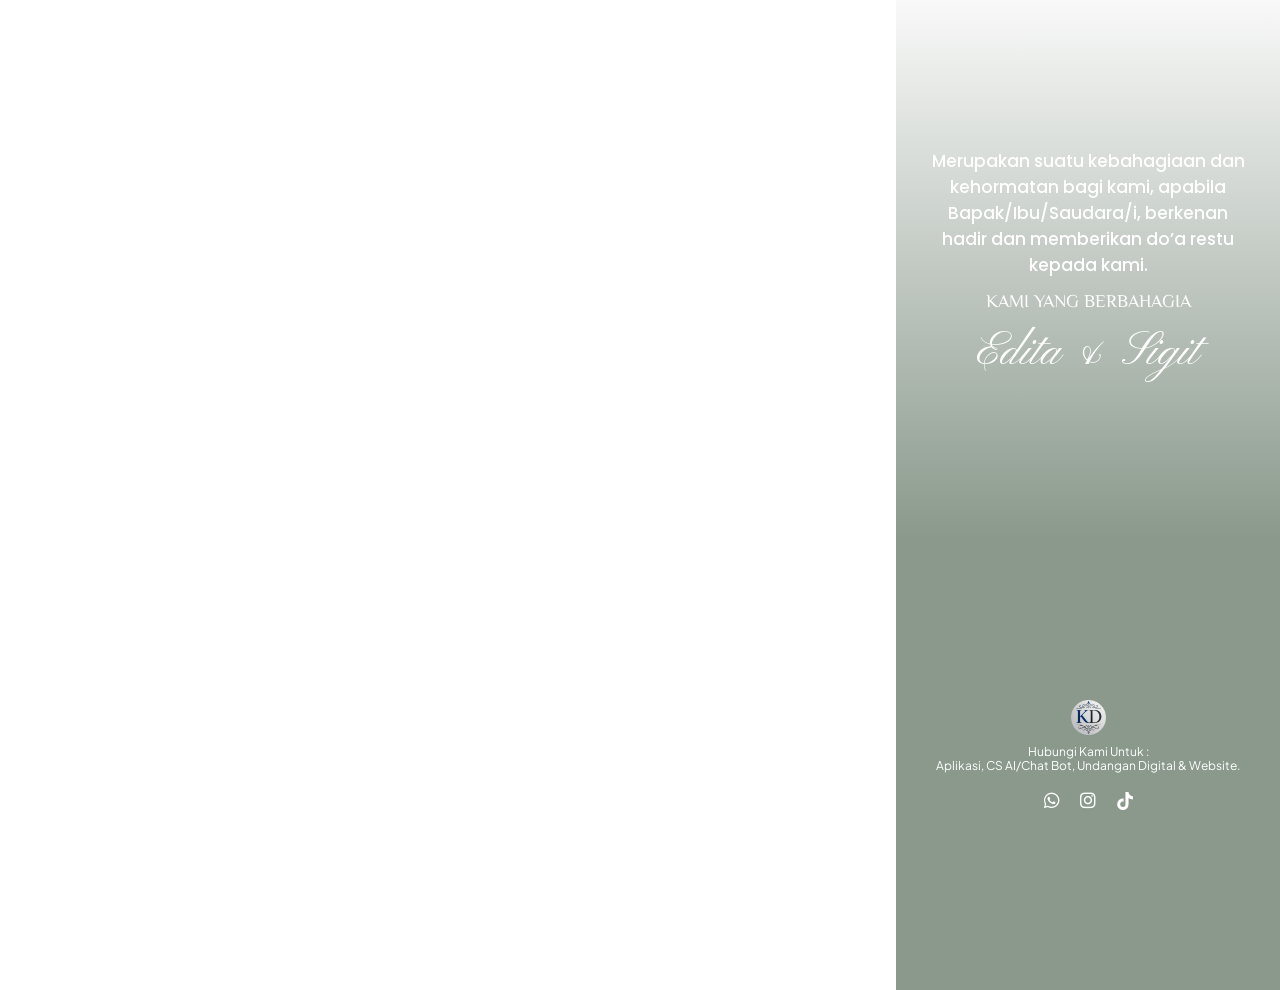
==== commit 7e114a24: "gANTI NAMA DI NO REK" ====
--- a/index.html
+++ b/index.html
@@ -2337,7 +2337,7 @@
 				</div>
 				<div class="elementor-element elementor-element-274f287 elementor-widget elementor-widget-heading" data-id="274f287" data-element_type="widget" data-e-type="widget" data-widget_type="heading.default">
 				<div class="elementor-widget-container">
-					<p class="elementor-heading-title elementor-size-default">Sigit Adi Nugroho, A.Md.T</p>				</div>
+					<p class="elementor-heading-title elementor-size-default">Sigit Adi Nugroho</p>				</div>
 				</div>
 					</div>
 				</div>
@@ -2385,7 +2385,7 @@
 				</div>
 				<div class="elementor-element elementor-element-274f287 elementor-widget elementor-widget-heading" data-id="274f287" data-element_type="widget" data-e-type="widget" data-widget_type="heading.default">
 				<div class="elementor-widget-container">
-					<p class="elementor-heading-title elementor-size-default">Edita Dwi Safitri, S.Pd</p>				</div>
+					<p class="elementor-heading-title elementor-size-default">Edita Dwi Safitri</p>				</div>
 				</div>
 					</div>
 				</div>
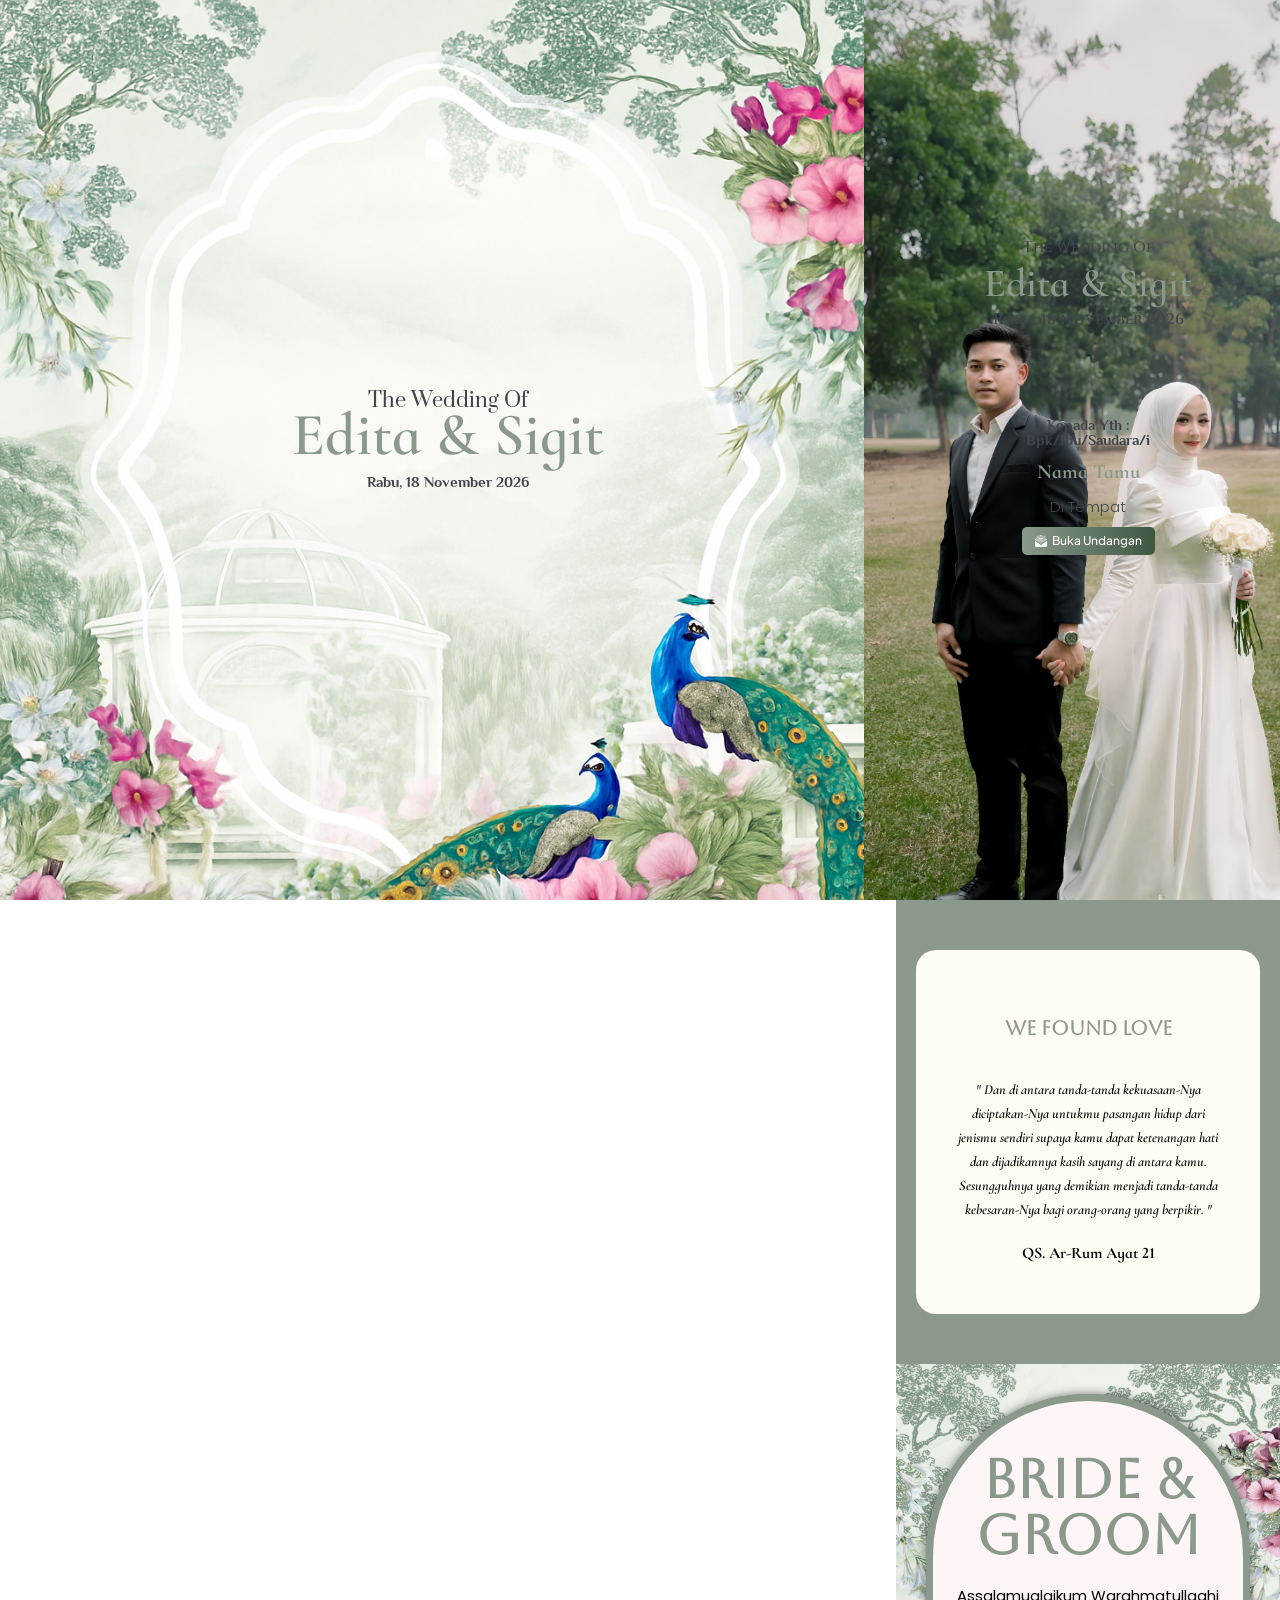
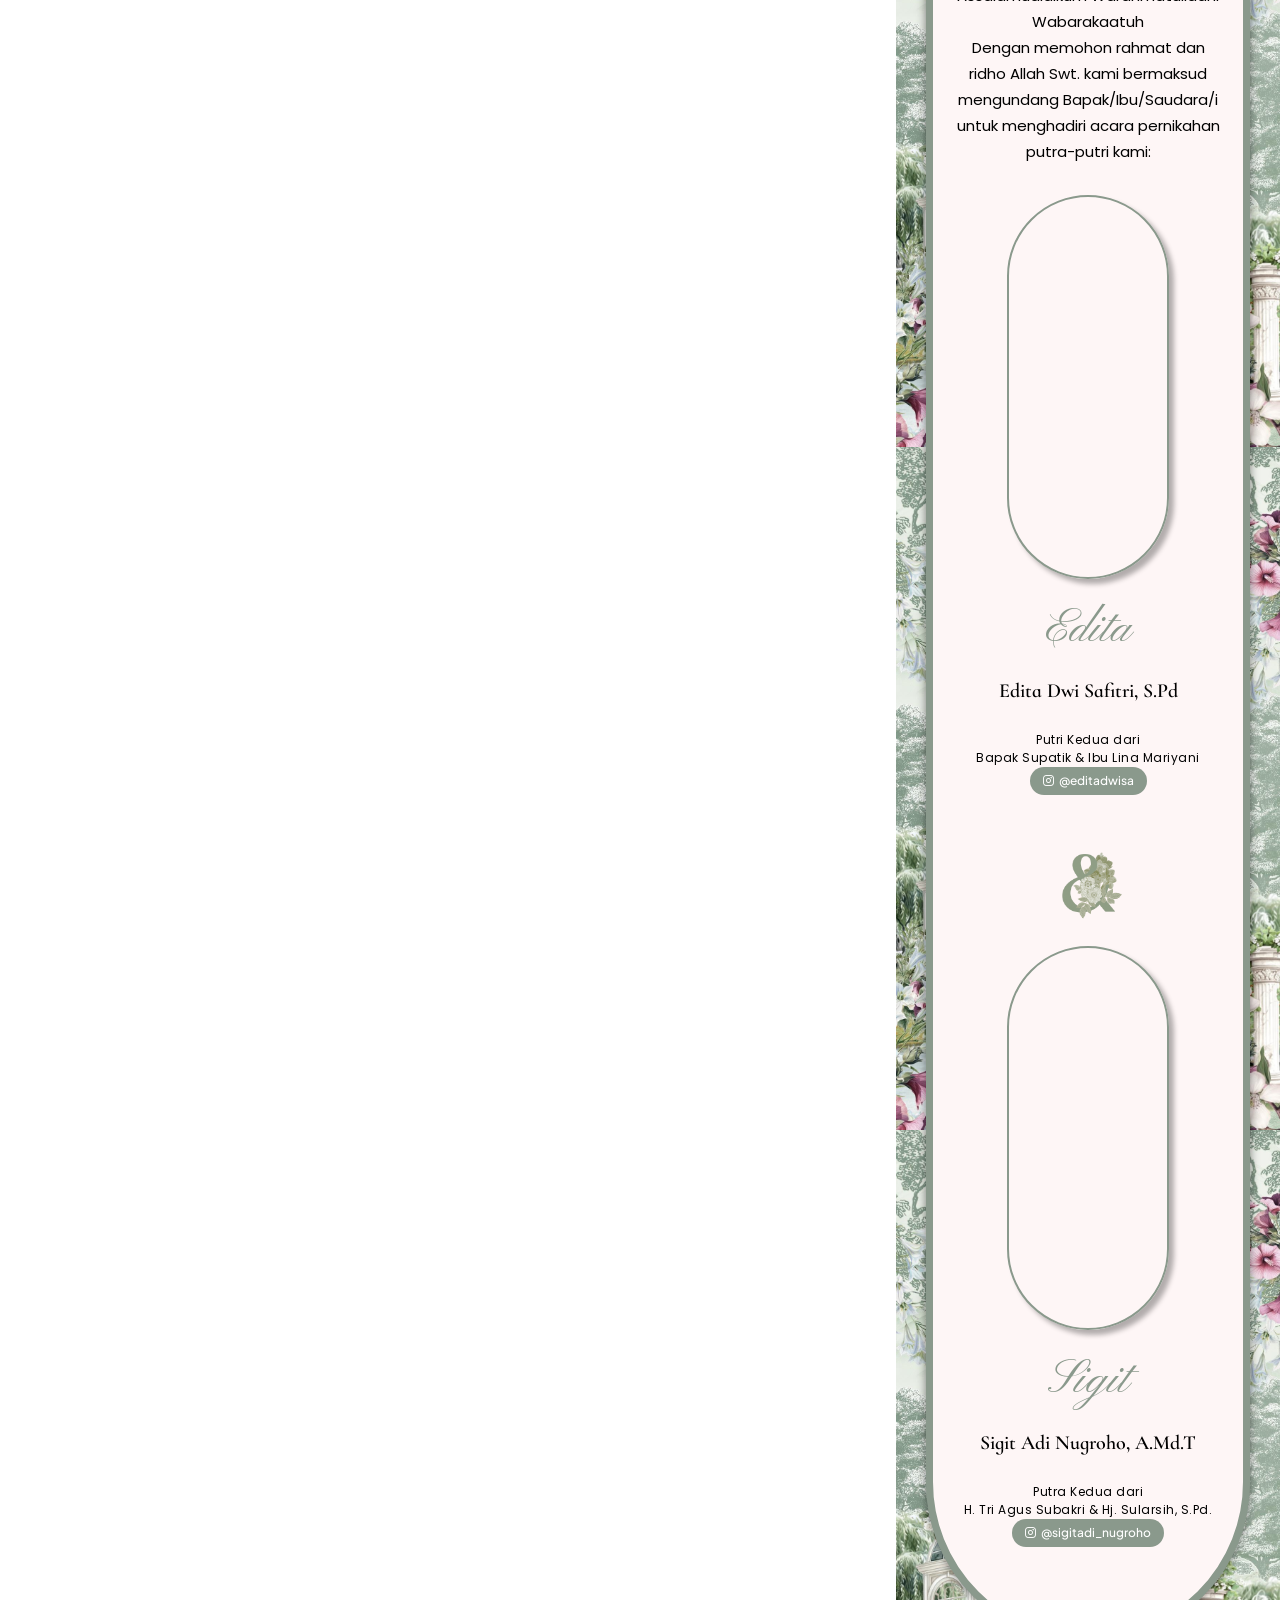
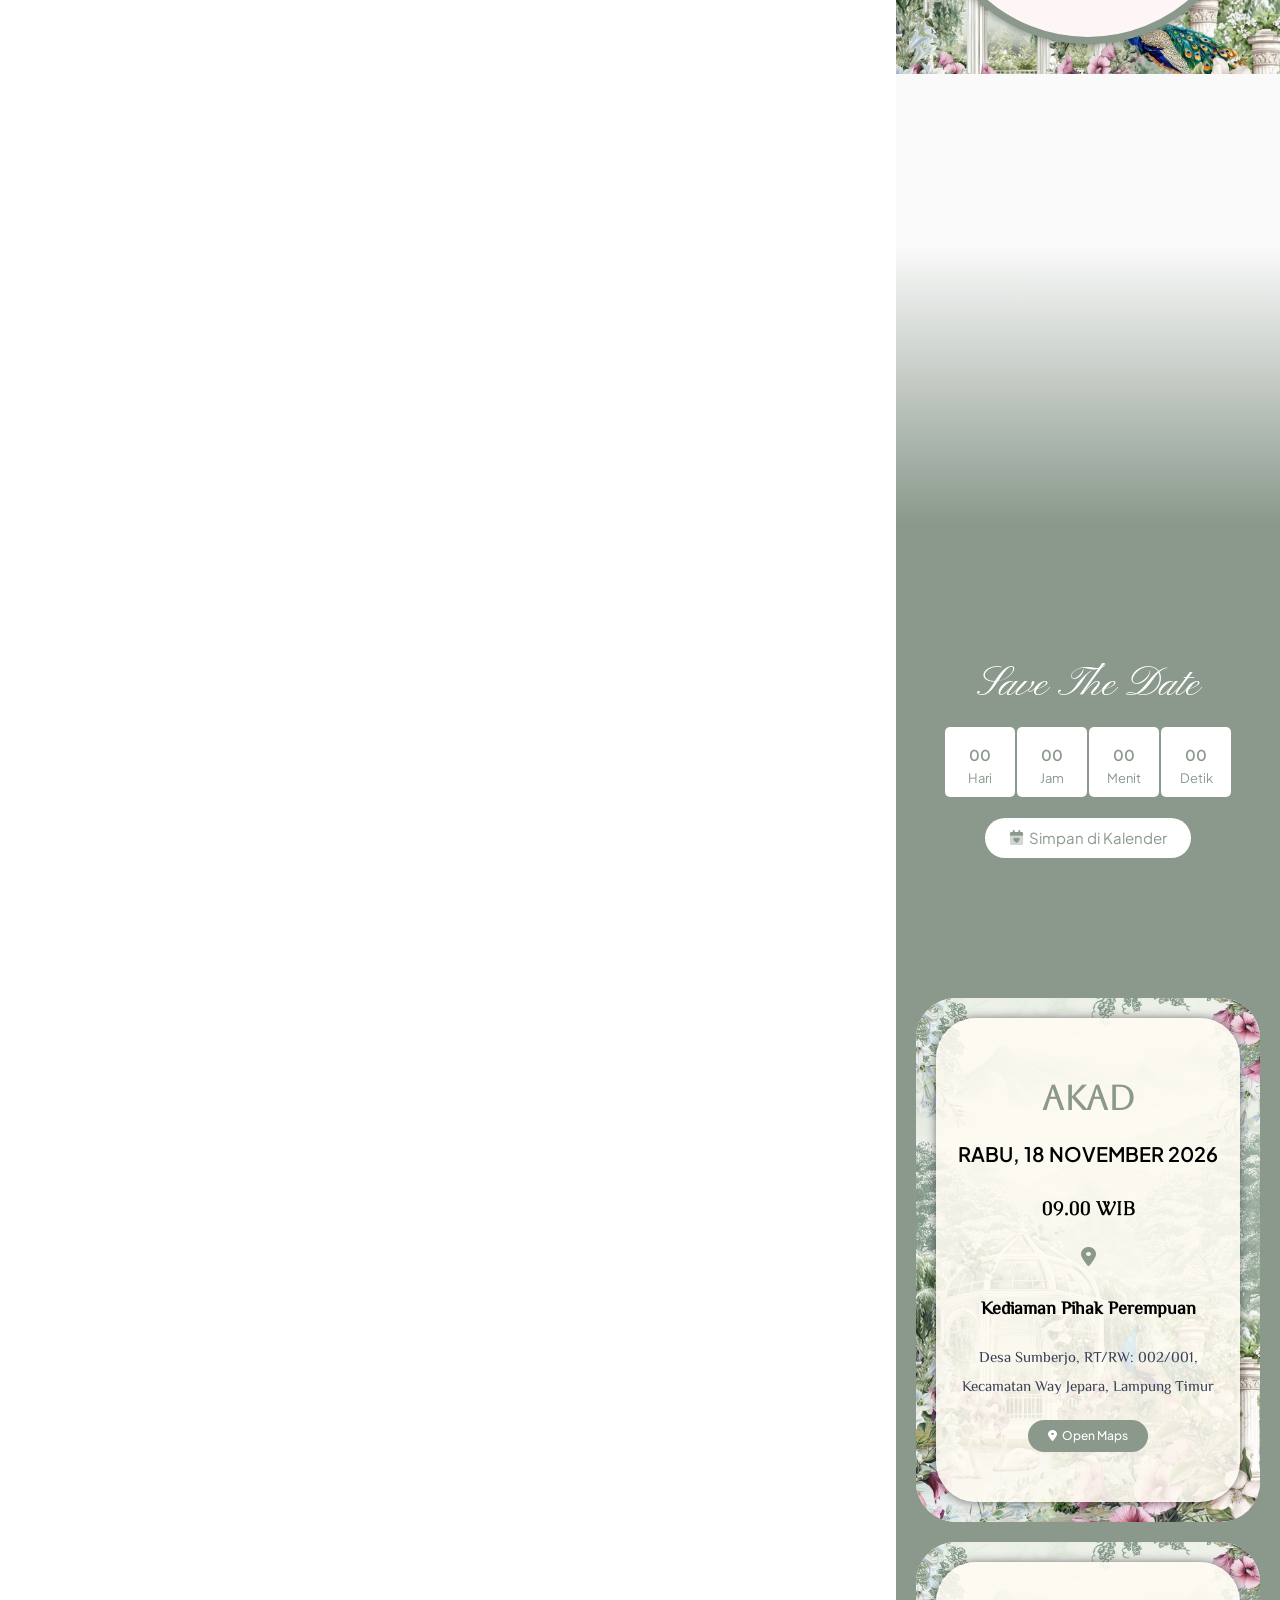
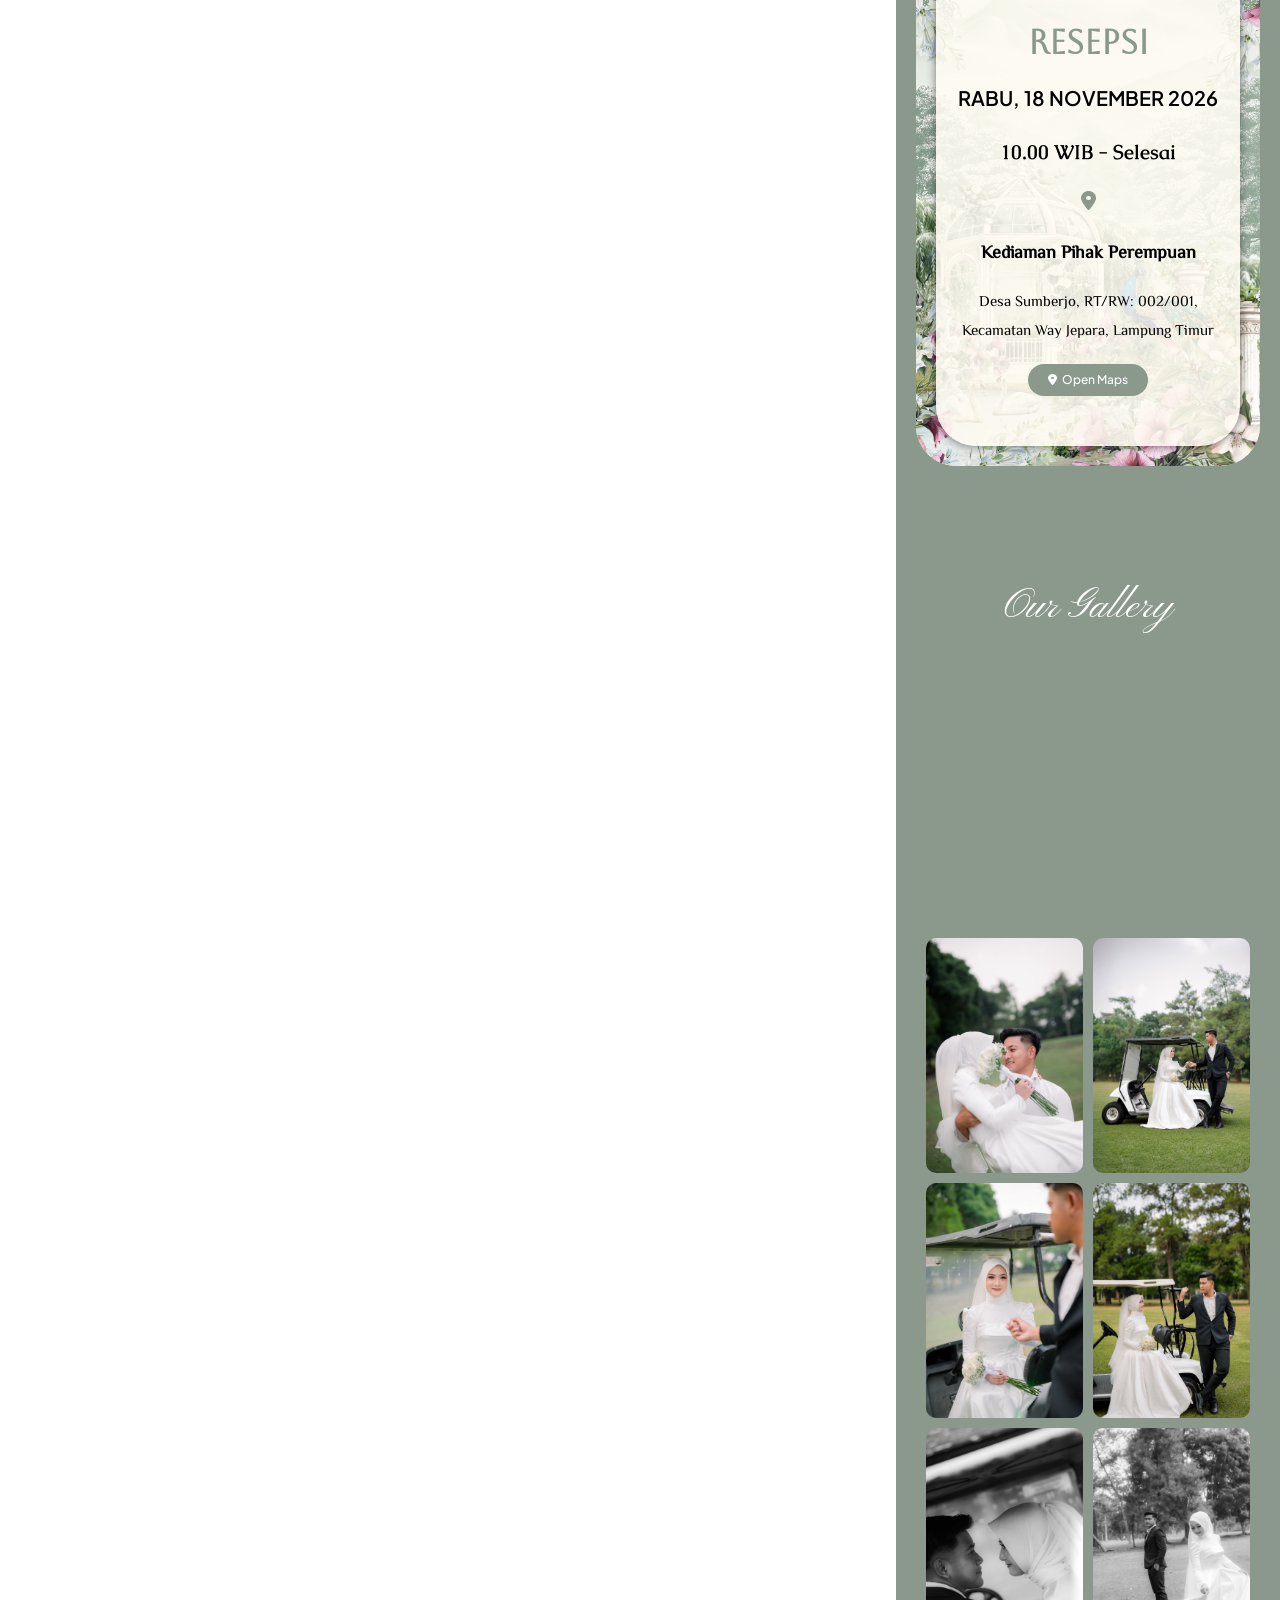
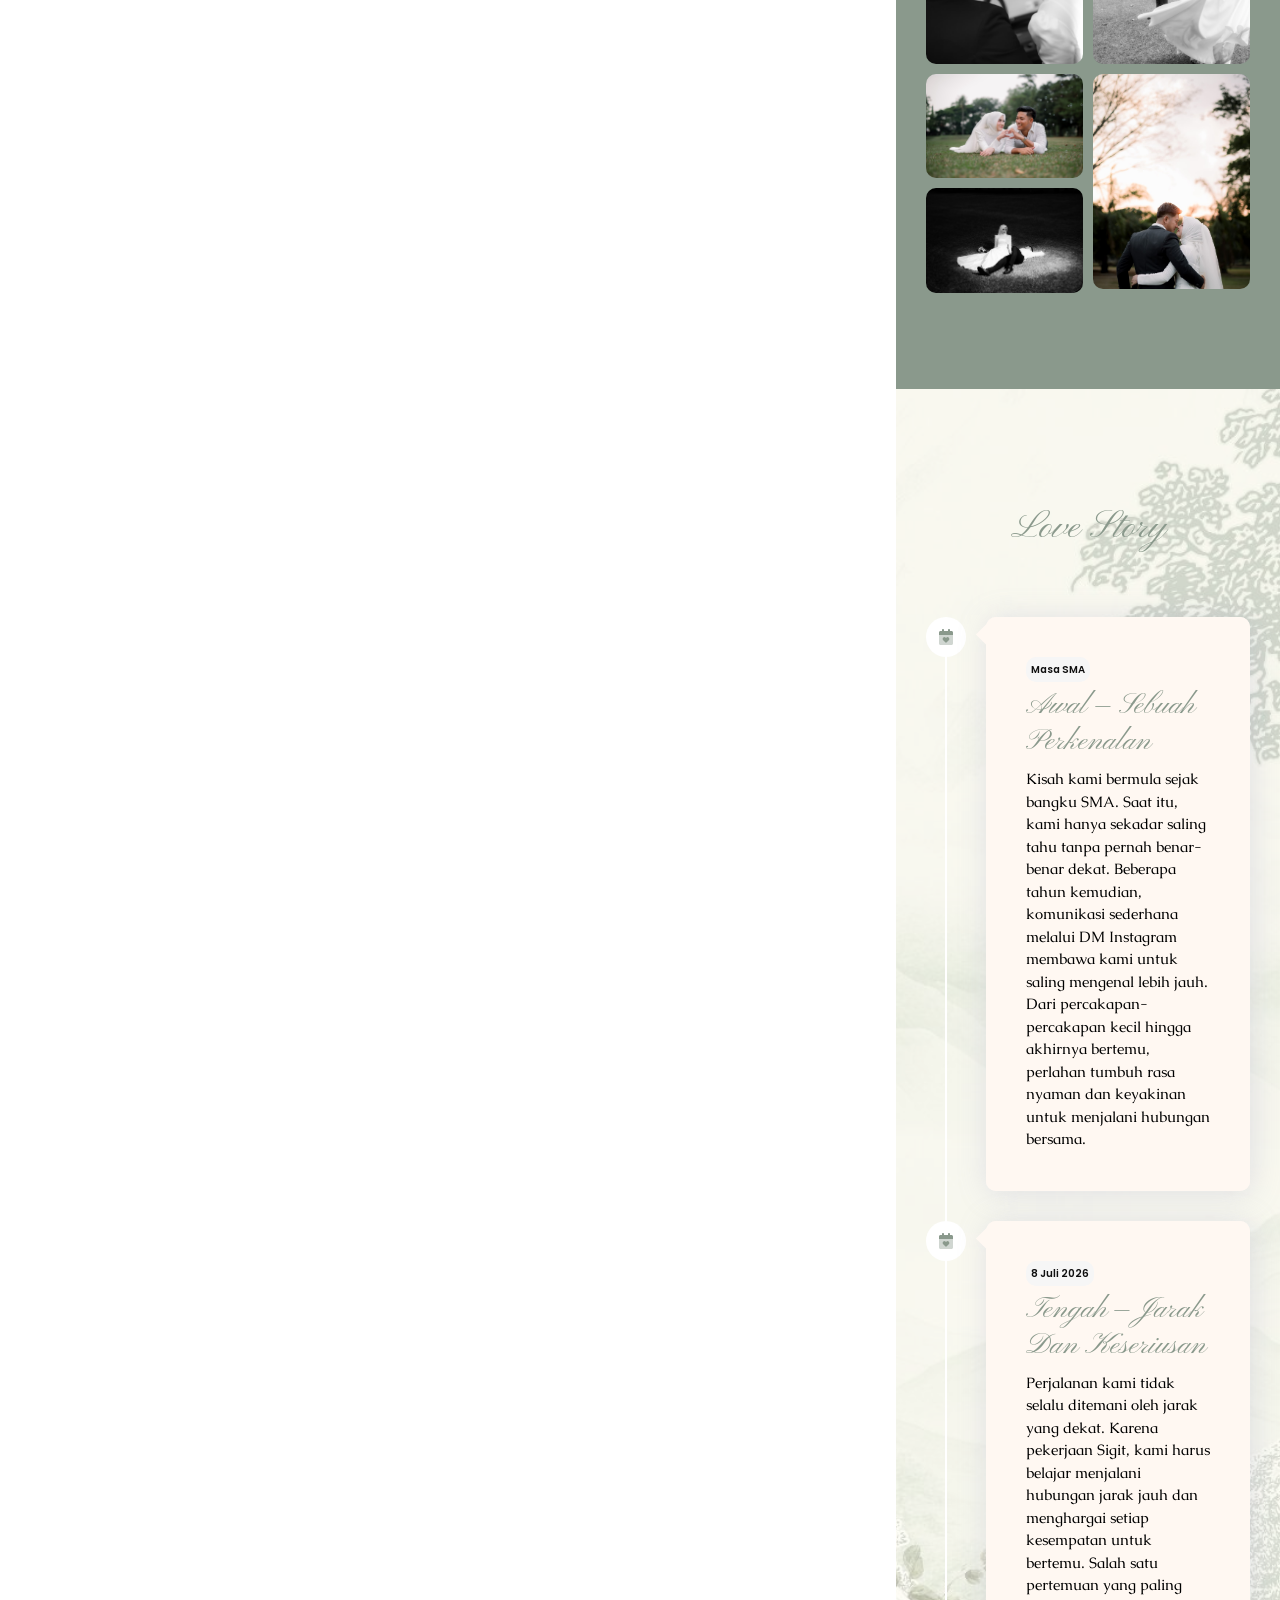
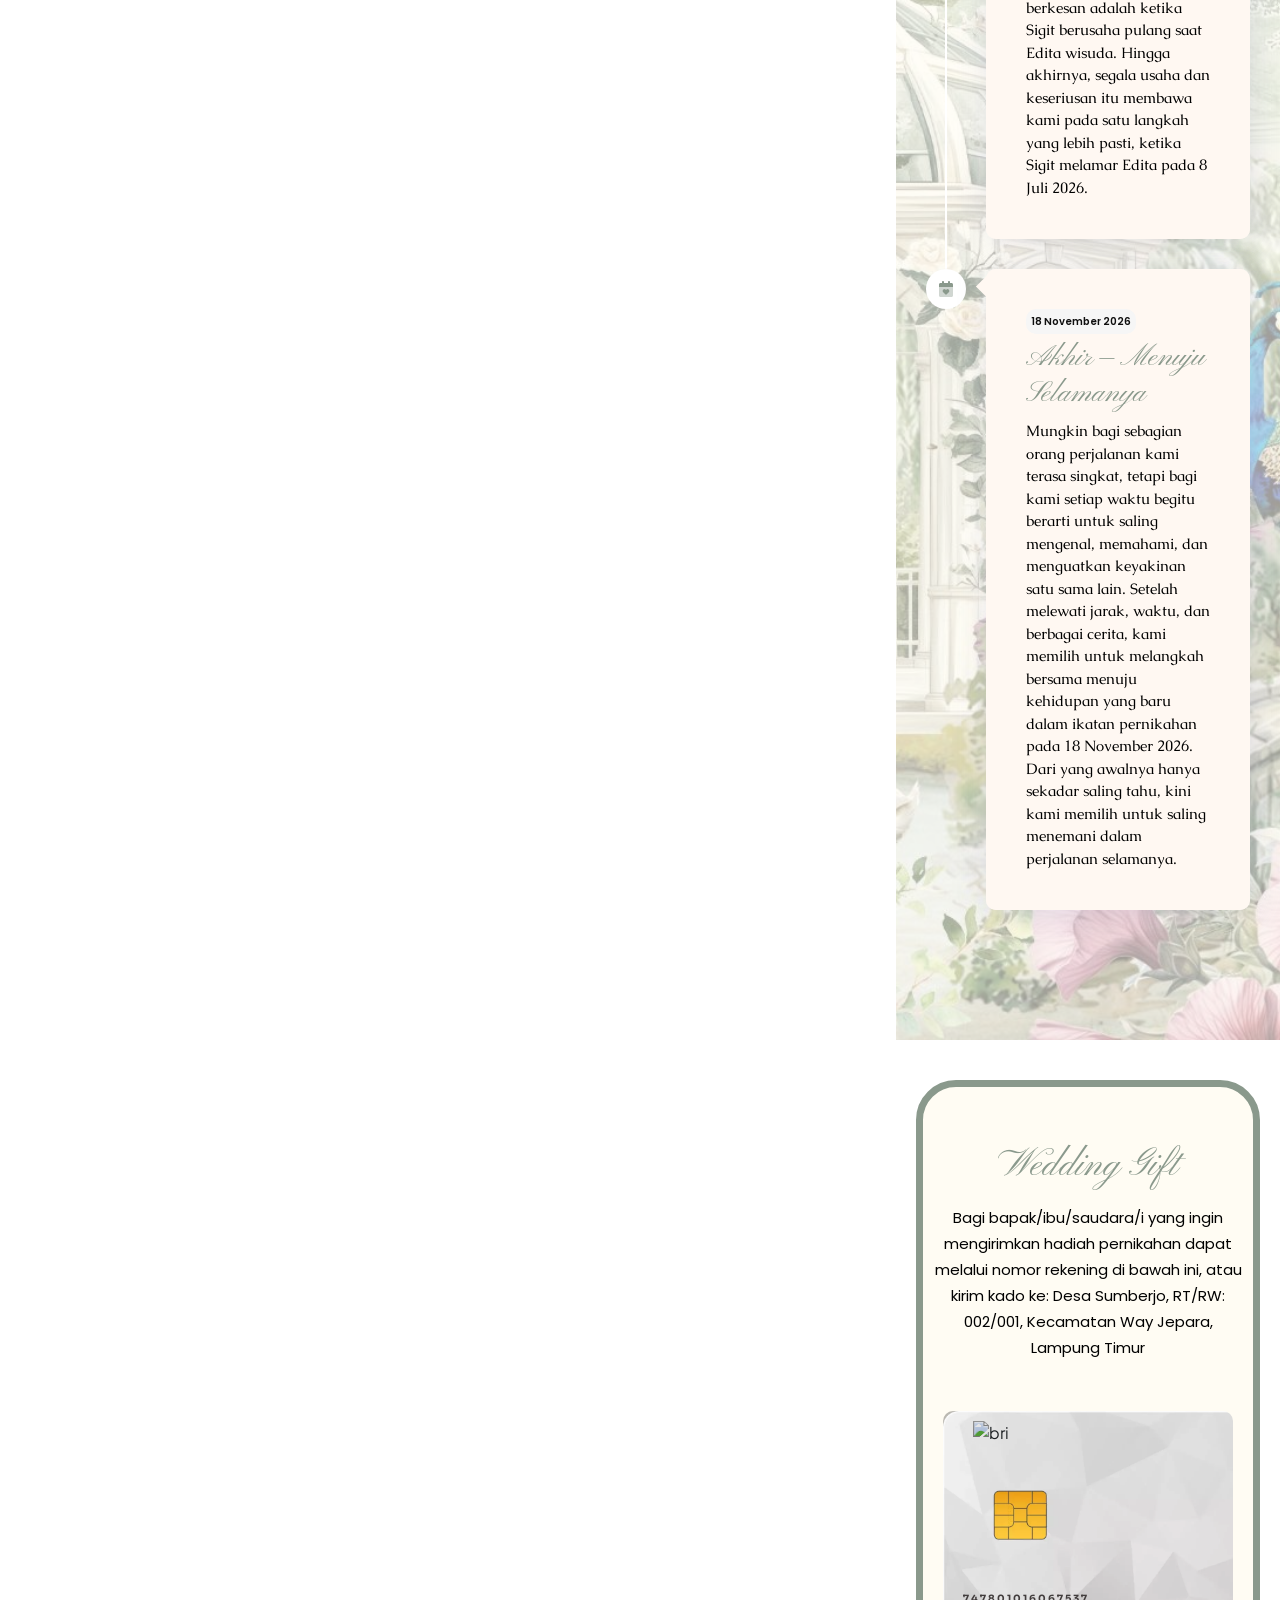
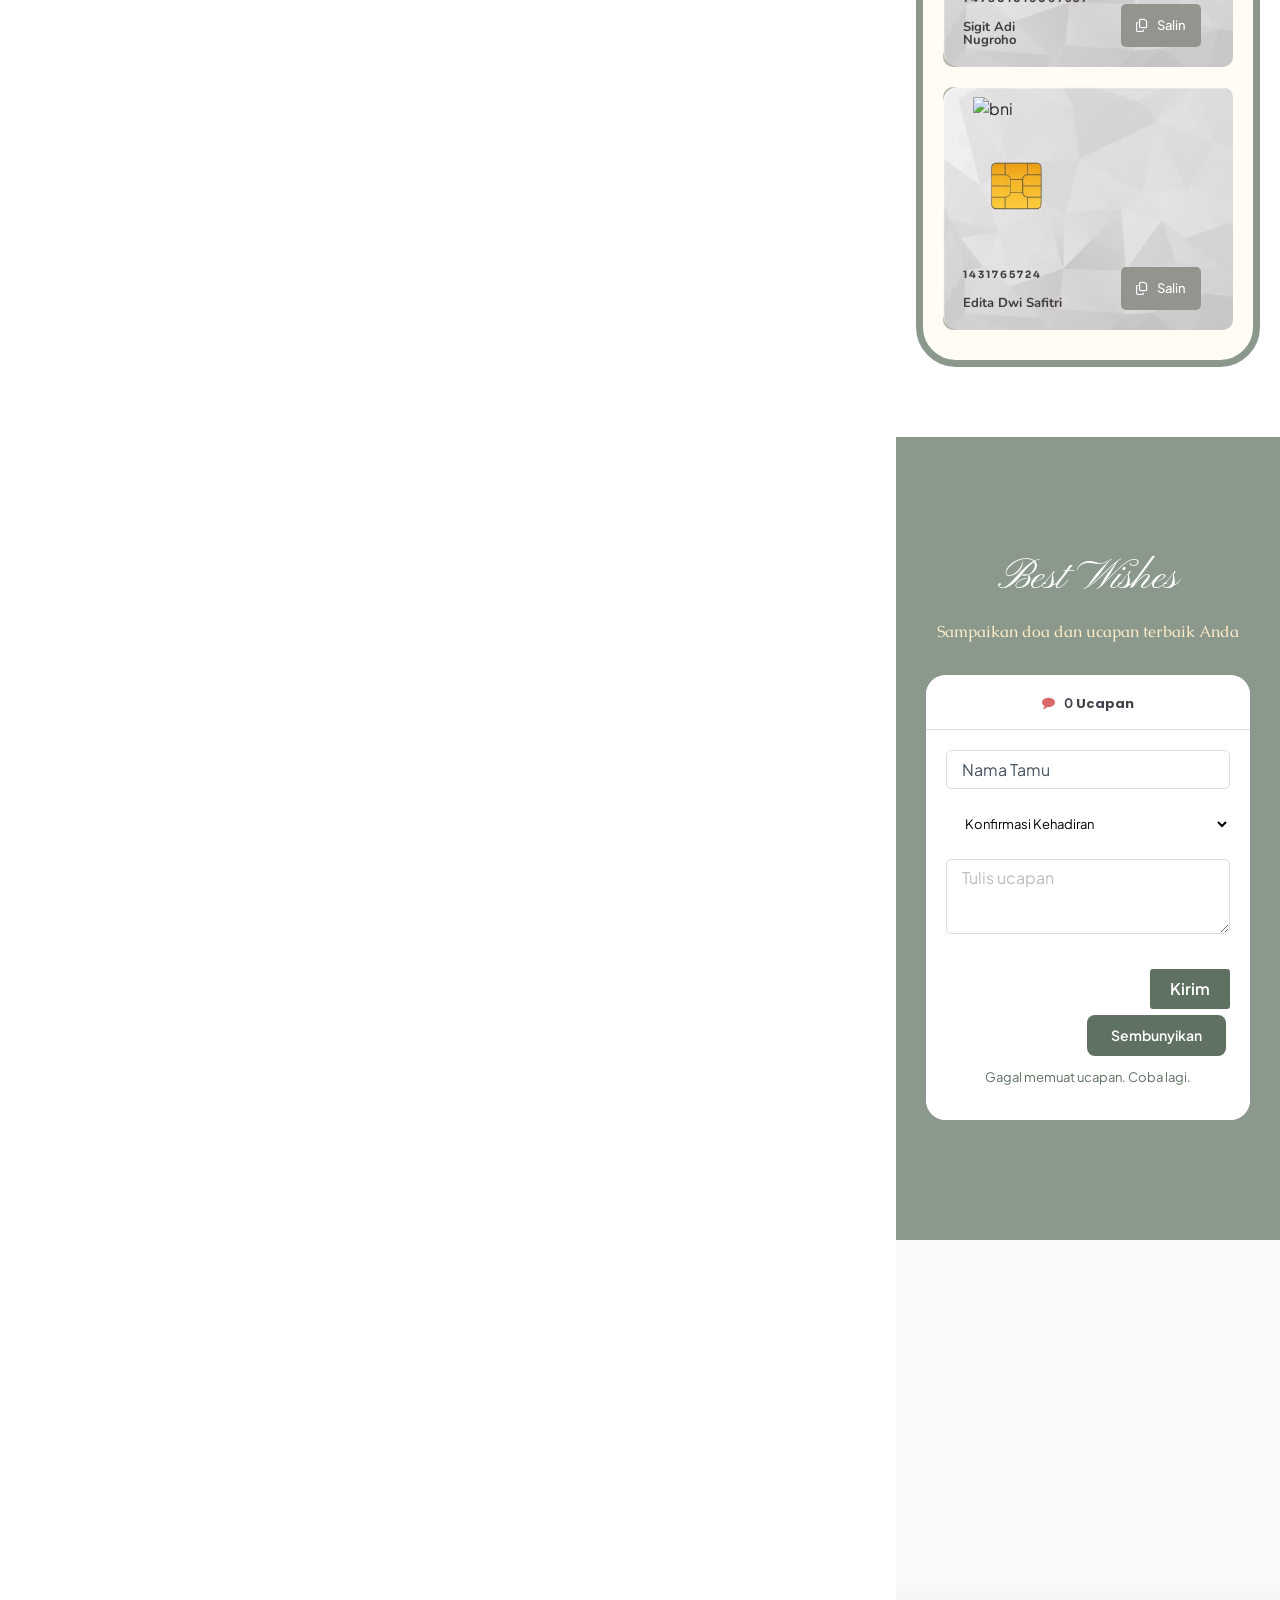
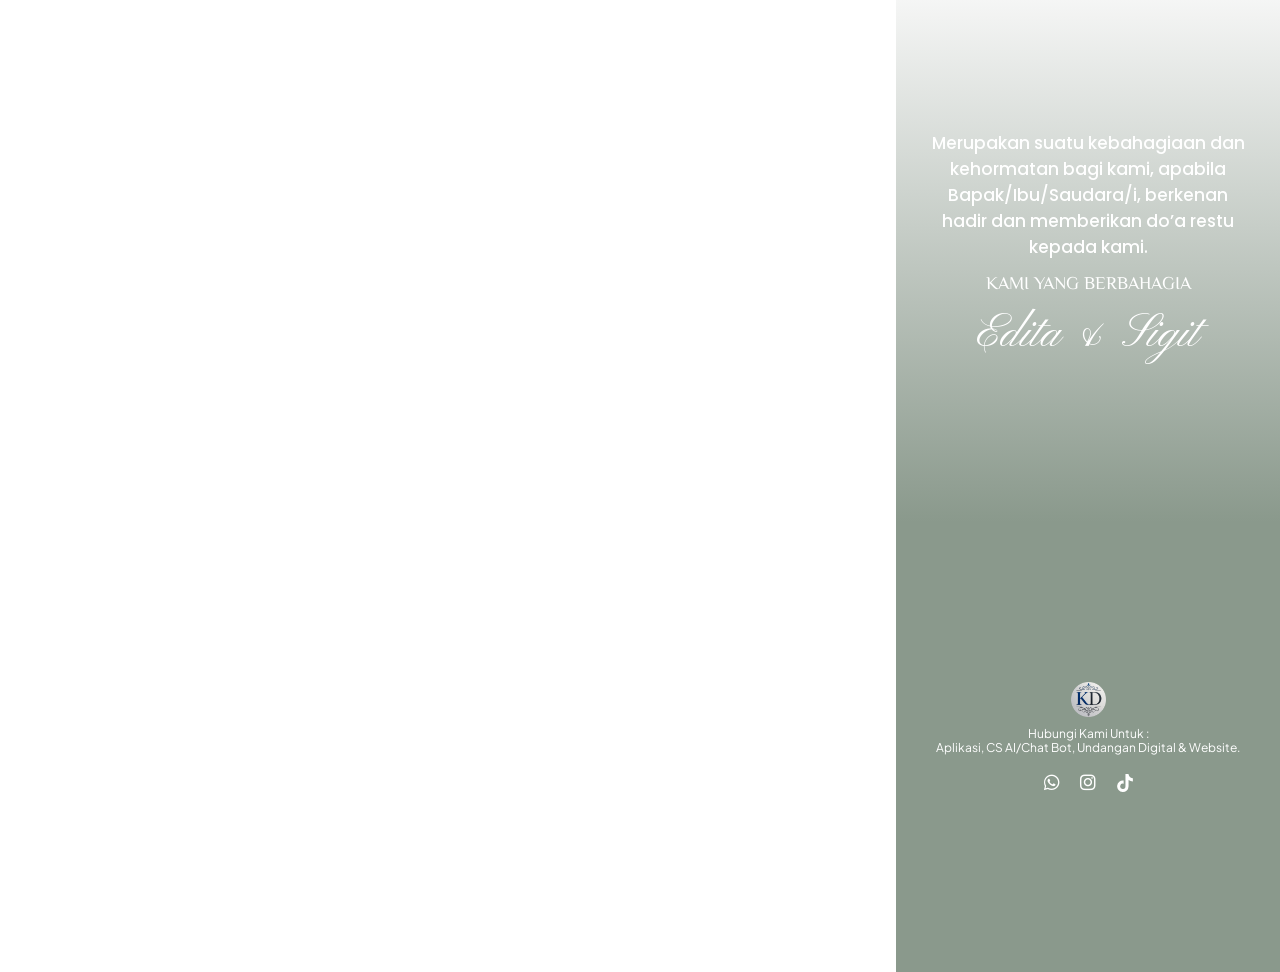
==== commit 2a13bb73: "Update background coverpage, universal mobile audio autoplay, ralat nama orang tua mempelai pria, da" ====
--- a/index.html
+++ b/index.html
@@ -1,4 +1,4 @@
-﻿<!DOCTYPE html>
+<!DOCTYPE html>
 <html lang="id" prefix="og: https://ogp.me/ns#">
 <head>
 	<meta charset="UTF-8">
@@ -17,8 +17,8 @@
 <meta property="og:site_name" content="Digital Wedding Invitation">
 <meta property="article:section" content="Undangan Pernikahan">
 <meta property="og:updated_time" content="2025-10-03T08:53:47+07:00">
-<meta property="og:image" content="https://i.pinimg.com/736x/7e/51/87/7e518723536c22d6da1c4bb47872e7a3.jpg">
-<meta property="og:image:secure_url" content="https://i.pinimg.com/736x/7e/51/87/7e518723536c22d6da1c4bb47872e7a3.jpg">
+<meta property="og:image" content="https://i.pinimg.com/736x/73/0e/8c/730e8c5129cd7cf0ff6544c79402be7a.jpg">
+<meta property="og:image:secure_url" content="https://i.pinimg.com/736x/73/0e/8c/730e8c5129cd7cf0ff6544c79402be7a.jpg">
 <meta property="og:image:width" content="665">
 <meta property="og:image:height" content="665">
 <meta property="og:image:alt" content="Edita &#038; Sigit">
@@ -28,12 +28,12 @@
 <meta name="twitter:card" content="summary_large_image">
 <meta name="twitter:title" content="The Wedding Of Edita 💚 Sigit">
 <meta name="twitter:description" content="Hadiri acara pernikahan Edita &amp; Sigit. pada hari Rabu, 18 November 2026 Ya!">
-<meta name="twitter:image" content="https://i.pinimg.com/736x/7e/51/87/7e518723536c22d6da1c4bb47872e7a3.jpg">
+<meta name="twitter:image" content="https://i.pinimg.com/736x/73/0e/8c/730e8c5129cd7cf0ff6544c79402be7a.jpg">
 <meta name="twitter:label1" content="Ditulis oleh">
 <meta name="twitter:data1" content="kekondangan">
 <meta name="twitter:label2" content="Waktunya membaca">
 <meta name="twitter:data2" content="Kurang dari semenit">
-<script type="application/ld+json" class="rank-math-schema">{"@context":"https://schema.org","@graph":[{"@type":["Person","Organization"],"@id":"https://invitimo.my.id/#person","name":"Digital Wedding Invitation"},{"@type":"WebSite","@id":"https://invitimo.my.id/#website","url":"https://invitimo.my.id","name":"Digital Wedding Invitation","publisher":{"@id":"https://invitimo.my.id/#person"},"inLanguage":"id"},{"@type":"ImageObject","@id":"https://i.pinimg.com/736x/7e/51/87/7e518723536c22d6da1c4bb47872e7a3.jpg","url":"https://i.pinimg.com/736x/7e/51/87/7e518723536c22d6da1c4bb47872e7a3.jpg","width":"665","height":"665","inLanguage":"id"},{"@type":"WebPage","@id":"https://invitimo.my.id/motion-22/#webpage","url":"https://invitimo.my.id/motion-22/","name":"The Wedding Of Edita &amp; Sigit","datePublished":"2025-09-17T14:54:57+07:00","dateModified":"2025-10-03T08:53:47+07:00","isPartOf":{"@id":"https://invitimo.my.id/#website"},"primaryImageOfPage":{"@id":"https://i.pinimg.com/736x/7e/51/87/7e518723536c22d6da1c4bb47872e7a3.jpg"},"inLanguage":"id"},{"@type":"Person","@id":"https://invitimo.my.id/author/kekondangan/","name":"kekondangan","url":"https://invitimo.my.id/author/kekondangan/","image":{"@type":"ImageObject","@id":"https://secure.gravatar.com/avatar/060e39ec4af00465f8073937f959c683679de852fa3f70bc7729038ad7bef04e?s=96&amp;d=mm&amp;r=g","url":"https://secure.gravatar.com/avatar/060e39ec4af00465f8073937f959c683679de852fa3f70bc7729038ad7bef04e?s=96&amp;d=mm&amp;r=g","caption":"kekondangan","inLanguage":"id"},"sameAs":["http://hi.kekondangan.id"]},{"@type":"BlogPosting","headline":"The Wedding Of Edita &amp; Sigit","datePublished":"2025-09-17T14:54:57+07:00","dateModified":"2025-10-03T08:53:47+07:00","articleSection":"Undangan Pernikahan","author":{"@id":"https://invitimo.my.id/author/kekondangan/","name":"kekondangan"},"publisher":{"@id":"https://invitimo.my.id/#person"},"description":"Nama Tamu, hadiri acara pernikahan Edita &amp; Sigit. pada hari Rabu, 18 November 2026 Ya!","name":"The Wedding Of Edita &amp; Sigit","@id":"https://invitimo.my.id/motion-22/#richSnippet","isPartOf":{"@id":"https://invitimo.my.id/motion-22/#webpage"},"image":{"@id":"https://i.pinimg.com/736x/7e/51/87/7e518723536c22d6da1c4bb47872e7a3.jpg"},"inLanguage":"id","mainEntityOfPage":{"@id":"https://invitimo.my.id/motion-22/#webpage"}}]}</script>
+<script type="application/ld+json" class="rank-math-schema">{"@context":"https://schema.org","@graph":[{"@type":["Person","Organization"],"@id":"https://invitimo.my.id/#person","name":"Digital Wedding Invitation"},{"@type":"WebSite","@id":"https://invitimo.my.id/#website","url":"https://invitimo.my.id","name":"Digital Wedding Invitation","publisher":{"@id":"https://invitimo.my.id/#person"},"inLanguage":"id"},{"@type":"ImageObject","@id":"https://i.pinimg.com/736x/73/0e/8c/730e8c5129cd7cf0ff6544c79402be7a.jpg","url":"https://i.pinimg.com/736x/73/0e/8c/730e8c5129cd7cf0ff6544c79402be7a.jpg","width":"665","height":"665","inLanguage":"id"},{"@type":"WebPage","@id":"https://invitimo.my.id/motion-22/#webpage","url":"https://invitimo.my.id/motion-22/","name":"The Wedding Of Edita &amp; Sigit","datePublished":"2025-09-17T14:54:57+07:00","dateModified":"2025-10-03T08:53:47+07:00","isPartOf":{"@id":"https://invitimo.my.id/#website"},"primaryImageOfPage":{"@id":"https://i.pinimg.com/736x/73/0e/8c/730e8c5129cd7cf0ff6544c79402be7a.jpg"},"inLanguage":"id"},{"@type":"Person","@id":"https://invitimo.my.id/author/kekondangan/","name":"kekondangan","url":"https://invitimo.my.id/author/kekondangan/","image":{"@type":"ImageObject","@id":"https://secure.gravatar.com/avatar/060e39ec4af00465f8073937f959c683679de852fa3f70bc7729038ad7bef04e?s=96&amp;d=mm&amp;r=g","url":"https://secure.gravatar.com/avatar/060e39ec4af00465f8073937f959c683679de852fa3f70bc7729038ad7bef04e?s=96&amp;d=mm&amp;r=g","caption":"kekondangan","inLanguage":"id"},"sameAs":["http://hi.kekondangan.id"]},{"@type":"BlogPosting","headline":"The Wedding Of Edita &amp; Sigit","datePublished":"2025-09-17T14:54:57+07:00","dateModified":"2025-10-03T08:53:47+07:00","articleSection":"Undangan Pernikahan","author":{"@id":"https://invitimo.my.id/author/kekondangan/","name":"kekondangan"},"publisher":{"@id":"https://invitimo.my.id/#person"},"description":"Nama Tamu, hadiri acara pernikahan Edita &amp; Sigit. pada hari Rabu, 18 November 2026 Ya!","name":"The Wedding Of Edita &amp; Sigit","@id":"https://invitimo.my.id/motion-22/#richSnippet","isPartOf":{"@id":"https://invitimo.my.id/motion-22/#webpage"},"image":{"@id":"https://i.pinimg.com/736x/73/0e/8c/730e8c5129cd7cf0ff6544c79402be7a.jpg"},"inLanguage":"id","mainEntityOfPage":{"@id":"https://invitimo.my.id/motion-22/#webpage"}}]}</script>
 <!-- /Plugin WordPress Rank Math SEO -->
 
 <link rel='dns-prefetch' href='//hi.kekondangan.id'>
@@ -1674,10 +1674,10 @@
 				<div class="elementor-widget-container">
 					<h2 class="elementor-heading-title elementor-size-default">Di Tempat</h2>				</div>
 				</div>
-				<div class="elementor-element elementor-element-737f1b99 elementor-align-center elementor-mobile-align-center elementor-widget elementor-widget-button" data-id="737f1b99" data-element_type="widget" data-e-type="widget" id="tombolbuka" data-settings="{&quot;_animation&quot;:&quot;none&quot;}" data-widget_type="button.default">
+				<div class="elementor-element elementor-element-737f1b99 elementor-align-center elementor-mobile-align-center elementor-widget elementor-widget-button wds-button-cover" data-id="737f1b99" data-element_type="widget" data-e-type="widget" id="tombolbuka" data-settings="{&quot;_animation&quot;:&quot;none&quot;}" data-widget_type="button.default" style="cursor: pointer;">
 				<div class="elementor-widget-container">
 									<div class="elementor-button-wrapper">
-					<a class="elementor-button elementor-size-sm" role="button">
+					<a class="elementor-button elementor-size-sm wds-button-cover" role="button" href="javascript:void(0)" style="cursor: pointer;">
 						<span class="elementor-button-content-wrapper">
 						<span class="elementor-button-icon">
 				<svg xmlns="http://www.w3.org/2000/svg" viewbox="0 0 512 512"><defs><style>.fa-secondary{opacity:.4}</style></defs><path class="fa-primary" d="M511.8 202.5c-1.6-18.1-10.9-34.9-25.7-45.8L448 128.5v79.6 41.6l63.8-47.2zM512 448V242.1L294.4 403.3C283.3 411.6 269.8 416 256 416s-27.3-4.4-38.4-12.7L0 242.1V448v0c0 35.3 28.7 64 64 64H448c35.3 0 64-28.7 64-64v0zM64 249.7V208.1l0-79.6L25.9 156.7C11.1 167.6 1.8 184.4 .2 202.5L64 249.7zM289.5 11.1C279.8 3.9 268.1 0 256 0s-23.8 3.9-33.5 11L194.2 32H317.8L289.5 11.1zM176 128c-8.8 0-16 7.2-16 16s7.2 16 16 16H336c8.8 0 16-7.2 16-16s-7.2-16-16-16H176zm0 64c-8.8 0-16 7.2-16 16s7.2 16 16 16H336c8.8 0 16-7.2 16-16s-7.2-16-16-16H176z"></path><path class="fa-secondary" d="M96 32C78.3 32 64 46.3 64 64V249.7L236.7 377.6c5.6 4.1 12.4 6.4 19.3 6.4s13.7-2.2 19.3-6.4L448 249.7V64c0-17.7-14.3-32-32-32H96zm80 96H336c8.8 0 16 7.2 16 16s-7.2 16-16 16H176c-8.8 0-16-7.2-16-16s7.2-16 16-16zm0 64H336c8.8 0 16 7.2 16 16s-7.2 16-16 16H176c-8.8 0-16-7.2-16-16s7.2-16 16-16z"></path></svg>			</span>
@@ -1695,6 +1695,18 @@
 				<div class="elementor-element elementor-element-78002541 elementor-widget elementor-widget-html" data-id="78002541" data-element_type="widget" data-e-type="widget" data-widget_type="html.default">
 				<div class="elementor-widget-container">
 					<style>
+  /* Background Coverpage Buka Undangan */
+  .cover,
+  #cover,
+  .elementor-67700 .elementor-element.elementor-element-3c9e7a3f,
+  .elementor-67700 .elementor-element.elementor-element-3c9e7a3f:not(.elementor-motion-effects-element-type-background),
+  .elementor-67700 .elementor-element.elementor-element-3c9e7a3f > .elementor-motion-effects-container > .elementor-motion-effects-layer {
+    background-image: url('coverpage.jpeg') !important;
+    background-position: center center !important;
+    background-repeat: no-repeat !important;
+    background-size: cover !important;
+  }
+
  @media (min-width: 320px){ 
       .cover {
     background-position: center center;
@@ -1766,109 +1778,179 @@
 <script>
 let ytMusicPlaying = false;
 let isYT = false;
-const discMusics = document.querySelectorAll(".elementor-icon-wrapper[id*=mute-sound] .elementor-icon i");
+let isMusicOpened = false;
+
+function getSong() {
+  return document.getElementById("song");
+}
+
+function updateAudioUI(isPlaying) {
+  ytMusicPlaying = isPlaying;
+  const playWrapper = document.getElementById("wds_audio_play");
+  const pauseWrapper = document.getElementById("wds_audio_pause");
+  if (isPlaying) {
+    if (playWrapper) {
+      playWrapper.style.display = "inline-block";
+      playWrapper.classList.add('audioRotate');
+    }
+    if (pauseWrapper) pauseWrapper.style.display = "none";
+  } else {
+    if (playWrapper) {
+      playWrapper.style.display = "none";
+      playWrapper.classList.remove('audioRotate');
+    }
+    if (pauseWrapper) pauseWrapper.style.display = "inline-block";
+  }
+  const discMusics = document.querySelectorAll(".elementor-icon-wrapper[id*=wds_audio] .elementor-icon, .elementor-icon-wrapper[id*=mute-sound] .elementor-icon");
+  discMusics.forEach(d => {
+    if (isPlaying) d.classList.add('audioRotate');
+    else d.classList.remove('audioRotate');
+  });
+}
+
+function _playAudio() {
+  const song = getSong();
+  if (!song) return;
+  song.muted = false;
+  const playPromise = song.play();
+  if (playPromise !== undefined) {
+    playPromise.then(() => {
+      updateAudioUI(true);
+      try {
+        if (song.currentTime < 1) song.currentTime = 45;
+      } catch(e) {}
+    }).catch(err => {
+      console.warn("Autoplay was prevented by browser:", err);
+    });
+  }
+}
+
+function _pauseAudio() {
+  const song = getSong();
+  if (song && !song.paused) {
+    song.pause();
+    updateAudioUI(false);
+  }
+}
+
+function _toggleAudio() {
+  const song = getSong();
+  if (song && !song.paused) {
+    _pauseAudio();
+  } else {
+    _playAudio();
+  }
+}
+
 const topSectionEl = document.querySelectorAll(".elementor-top-section");
-document.addEventListener('DOMContentLoaded', ()=>{
-    document.querySelector('.elementor-background-video-container video').removeAttribute('autoplay');
-})
+document.addEventListener('DOMContentLoaded', () => {
+  const v = document.querySelector('.elementor-background-video-container video');
+  if (v) v.removeAttribute('autoplay');
+  
+  // Bind toggle clicks to music floating icons
+  ['#wds_audio_play', '#wds_audio_pause', '.elementor-widget-wds_audio'].forEach(sel => {
+    document.querySelectorAll(sel).forEach(el => {
+      el.style.cursor = 'pointer';
+      el.onclick = function(e) {
+        e.preventDefault();
+        _toggleAudio();
+      };
+      el.ontouchend = function(e) {
+        e.preventDefault();
+        _toggleAudio();
+      };
+    });
+  });
+
+  // Try immediate autoplay if supported (e.g. Android WebView / allowed environments)
+  const song = getSong();
+  if (song) {
+    song.play().then(() => {
+      updateAudioUI(true);
+    }).catch(() => {});
+  }
+});
+
 disableScroll();
+
 function hideAllSect(){
-    if ( document.body.classList.contains('elementor-editor-active') ) return;
-    for (const elSect of topSectionEl) {
-      if (elSect.matches("#cover")) {
-        continue;
-      }
-      elSect.style.display = "none";
+  if (document.body.classList.contains('elementor-editor-active')) return;
+  for (const elSect of topSectionEl) {
+    if (elSect.matches("#cover")) continue;
+    elSect.style.display = "none";
+  }
+}
+
+function showAllSect(){
+  for (const elSect of topSectionEl) {
+    if (elSect.matches("#cover")) continue;
+    elSect.style.display = "";
+  }
+}
+
+function bukaUndanganAction(e) {
+  if (e) {
+    try { e.preventDefault(); } catch(err) {}
+  }
+  isMusicOpened = true;
+  enableScroll();
+  _playAudio();
+  
+  if (window.jQuery) {
+    jQuery("#cover").animate({ opacity: 0, top: "-100%" }, 1500, function() {
+      jQuery("#cover").hide();
+      try {
+        var v = document.querySelector('.elementor-background-video-container video');
+        if (v) v.play();
+      } catch(ve) {}
+    });
+  } else {
+    var cov = document.getElementById("cover");
+    if (cov) {
+      cov.style.transition = "opacity 1.5s, top 1.5s";
+      cov.style.opacity = "0";
+      cov.style.top = "-100%";
+      setTimeout(function() { cov.style.display = "none"; }, 1500);
     }
+  }
+  showAllSect();
 }
-function showAllSect(){
-    for (const elSect of topSectionEl) {
-      if (elSect.matches("#cover")) {
-        continue;
-      }
-      elSect.style.display = "";
-    }
+
+// Attach opening handler to tombolbuka and its children
+const btnBuka = document.getElementById("tombolbuka");
+if (btnBuka) {
+  btnBuka.style.cursor = "pointer";
+  btnBuka.addEventListener('click', bukaUndanganAction);
+  btnBuka.addEventListener('touchend', bukaUndanganAction);
+  btnBuka.querySelectorAll('a, button, .elementor-button, span').forEach(child => {
+    child.style.cursor = "pointer";
+    child.addEventListener('click', bukaUndanganAction);
+    child.addEventListener('touchend', bukaUndanganAction);
+  });
 }
-document.getElementById("tombolbuka").onclick=function(){
-  enableScroll();
-  var _songEl = document.getElementById("song");
-  if(_songEl){
-    try{
-      var _startAt = 45;
-      if(_songEl.readyState > 0){
-        _songEl.currentTime = _startAt;
-      }else{
-        _songEl.addEventListener('loadedmetadata', function(){ try{ this.currentTime = _startAt; }catch(e){} }, {once:true});
-      }
-    }catch(e){}
-  }
-  _playAudio();
-  jQuery("#cover").animate({ opacity: 0, top: "-100%"}, 1500);
-  showAllSect();
-    jQuery("#cover").hide(1500,function(){
-        //jQuery("#ytSound").animate({ bottom: "0px"}, 4000);
-    document.querySelector('.elementor-background-video-container video').play()
-    });
-};
-discMusics.forEach((disc) => {
-    disc.onclick=function(){
-        _pauseAudio();
-    };
-})
-
-
-
-
-
+
+// Universal interaction unlock for mobile Safari / iOS / all devices
+const mobileUnlockList = ['touchstart', 'touchend', 'click', 'scroll'];
+function handleMobileUnlock() {
+  const song = getSong();
+  if (song && song.paused && isMusicOpened) {
+    _playAudio();
+  }
+}
+mobileUnlockList.forEach(evt => {
+  document.addEventListener(evt, handleMobileUnlock, { passive: true });
+});
 
 addEventListener('beforeunload', () => {
-    window.scrollTo(0,0)
+  window.scrollTo(0, 0);
 });
+
 function disableScroll() {
-    document.body.classList.add("stop-scrolling");
+  document.body.classList.add("stop-scrolling");
 }
-  
+
 function enableScroll() {
-    document.body.classList.remove("stop-scrolling");
-}
-function _playAudio(){
-    if(!ytMusicPlaying) {
-        if(document.body.contains(document.getElementById("song"))) {
-        document.getElementById("song").play();
-        isYT = false;
-      } else {
-        isYT = true;
-            jQuery("iframe").each(function() {
-                if(this.id==='youtube-player') jQuery(this)[0].contentWindow.postMessage('{"event":"command","func":"playVideo","args":""}', '*')
-                //jQuery("#ytSound").animate({ bottom: "0px"}, 1500);
-            });
-      }
-        ytMusicPlaying = true;
-        discMusics.forEach((disc) => {
-            disc.classList.add('audioRotate');
-        })
-    }
-}
-function _pauseAudio(){
-    if(ytMusicPlaying) {
-        if(document.body.contains(document.getElementById("song"))) {
-        document.getElementById("song").pause();
-        isYT = false;
-      } else {
-        isYT = true;
-            jQuery("iframe").each(function() {
-                if(this.id==='youtube-player') jQuery(this)[0].contentWindow.postMessage('{"event":"command","func":"pauseVideo","args":""}', '*');
-                //jQuery("#ytSound").animate({ bottom: "-320px"}, 1500);
-            });
-      }
-      ytMusicPlaying = false;
-        discMusics.forEach((disc) => {
-            disc.classList.remove('audioRotate');
-        })
-    } else {
-        
-        _playAudio()
-    }
+  document.body.classList.remove("stop-scrolling");
 }
 </script>
 
@@ -2031,7 +2113,7 @@
 				</div>
 				<div class="elementor-element elementor-element-3d1241aa elementor-widget elementor-widget-heading" data-id="3d1241aa" data-element_type="widget" data-e-type="widget" data-settings="{&quot;_animation&quot;:&quot;none&quot;}" data-widget_type="heading.default">
 				<div class="elementor-widget-container">
-					<p class="elementor-heading-title elementor-size-default">Bapak Tri Agus Subakri &amp; Ibu Sularsih, S.Pd</p>				</div>
+					<p class="elementor-heading-title elementor-size-default">H. Tri Agus Subakri &amp; Hj. Sularsih, S.Pd.</p>				</div>
 				</div>
 				<div class="elementor-element elementor-element-33854ac9 elementor-align-center elementor-mobile-align-center jedv-enabled--yes elementor-widget elementor-widget-button" data-id="33854ac9" data-element_type="widget" data-e-type="widget" data-settings="{&quot;_animation&quot;:&quot;none&quot;}" data-widget_type="button.default">
 				<div class="elementor-widget-container">
@@ -2593,15 +2675,10 @@
 				<svg xmlns="http://www.w3.org/2000/svg" viewbox="0 0 640 512"><defs><style>.fa-secondary{opacity:.4}</style></defs><path class="fa-primary" d="M5.1 9.2C13.3-1.2 28.4-3.1 38.8 5.1l592 464c10.4 8.2 12.3 23.3 4.1 33.7s-23.3 12.3-33.7 4.1L9.2 42.9C-1.2 34.7-3.1 19.6 5.1 9.2z"></path><path class="fa-secondary" d="M563.1 6.3c8.1 6 12.9 15.6 12.9 25.7v72V368c0 16.7-6.2 32.2-16.7 45.1L421.2 304.8C437.4 294.3 457.8 288 480 288c11.2 0 22 1.6 32 4.6V147L300.7 210.4 192.1 125.3c1.1-13 10-24.1 22.7-27.9l320-96c9.7-2.9 20.2-1.1 28.3 5zM192 247.3l64 50.4V432c0 44.2-43 80-96 80s-96-35.8-96-80s43-80 96-80c11.2 0 22 1.6 32 4.6V247.3z"></path></svg>				</div>
 			</div>
 
-			<div id="wds-audio-box" style="display:none !important;">
-
-				
-										
-					<audio id="song" loop="">
-						<source src="pernikahankita.mp3" type="audio/mp3">
-					</audio>
-
-				
+			<div id="wds-audio-box" style="position:fixed;bottom:0;left:0;width:1px;height:1px;opacity:0.01;pointer-events:none;z-index:-1;">
+				<audio id="song" src="pernikahankita.mp3" preload="auto" playsinline webkit-playsinline loop>
+					<source src="pernikahankita.mp3" type="audio/mp3">
+				</audio>
 			</div>
 
 							</div>
@@ -2720,7 +2797,7 @@
 <script id="jquery-ui-core-js" src="wp-includes/js/jquery/ui/core.min.js?ver=1.14.2"></script>
 <script id="elementor-frontend-js-before">
 var elementorFrontendConfig = {"environmentMode":{"edit":false,"wpPreview":false,"isScriptDebug":false},"i18n":{"shareOnFacebook":"Bagikan di Facebook","shareOnX":"Share on X","pinIt":"Buat Pin","download":"Unduh","downloadImage":"Unduh gambar","fullscreen":"Layar Penuh","zoom":"Perbesar","share":"Bagikan","playVideo":"Putar Video","previous":"Sebelumnya","next":"Selanjutnya","close":"Tutup","a11yCarouselPrevSlideMessage":"Slide sebelumnya","a11yCarouselNextSlideMessage":"Slide selanjutnya","a11yCarouselFirstSlideMessage":"This is the first slide","a11yCarouselLastSlideMessage":"This is the last slide","a11yCarouselPaginationBulletMessage":"Go to slide"},"is_rtl":false,"breakpoints":{"xs":0,"sm":480,"md":768,"lg":1025,"xl":1440,"xxl":1600},"responsive":{"breakpoints":{"mobile":{"label":"Mobile Portrait","value":767,"default_value":767,"direction":"max","is_enabled":true},"mobile_extra":{"label":"Mobile Landscape","value":880,"default_value":880,"direction":"max","is_enabled":false},"tablet":{"label":"Tablet Portrait","value":1024,"default_value":1024,"direction":"max","is_enabled":true},"tablet_extra":{"label":"Tablet Landscape","value":1200,"default_value":1200,"direction":"max","is_enabled":false},"laptop":{"label":"Laptop","value":1366,"default_value":1366,"direction":"max","is_enabled":false},"widescreen":{"label":"Layar lebar","value":2400,"default_value":2400,"direction":"min","is_enabled":false}},
-"hasCustomBreakpoints":false},"version":"4.3.2","is_static":false,"experimentalFeatures":{"additional_custom_breakpoints":true,"container":true,"theme_builder_v2":true,"hello-theme-header-footer":true,"nested-elements":true,"import-export-customization":true,"e_pro_atomic_form":true,"e_pro_collection_loop":true},"urls":{"assets":"https:\/\/hi.kekondangan.id\/wp-content\/plugins\/elementor\/assets\/","ajaxurl":"https:\/\/invitimo.my.id\/wp-admin\/admin-ajax.php","uploadUrl":"https:\/\/hi.kekondangan.id\/wp-content\/uploads"},"nonces":{"floatingButtonsClickTracking":"a029c21230","atomicFormsSendForm":"75e1274c86"},"swiperClass":"swiper","settings":{"page":{"ha_cmc_init_switcher":"no"},"editorPreferences":[]},"kit":{"active_breakpoints":["viewport_mobile","viewport_tablet"],"global_image_lightbox":"yes","lightbox_enable_counter":"yes","lightbox_enable_fullscreen":"yes","lightbox_enable_zoom":"yes","lightbox_enable_share":"yes","lightbox_title_src":"title","lightbox_description_src":"description","hello_header_logo_type":"title","hello_footer_logo_type":"logo","ha_rpb_enable":"no"},"post":{"id":67711,"title":"The%20Wedding%20Of%20Edita%20%26%20Sigit","excerpt":"","featuredImage":"https:\/\/i.pinimg.com\/736x\/7e\/51\/87\/7e518723536c22d6da1c4bb47872e7a3.jpg"}};
+"hasCustomBreakpoints":false},"version":"4.3.2","is_static":false,"experimentalFeatures":{"additional_custom_breakpoints":true,"container":true,"theme_builder_v2":true,"hello-theme-header-footer":true,"nested-elements":true,"import-export-customization":true,"e_pro_atomic_form":true,"e_pro_collection_loop":true},"urls":{"assets":"https:\/\/hi.kekondangan.id\/wp-content\/plugins\/elementor\/assets\/","ajaxurl":"https:\/\/invitimo.my.id\/wp-admin\/admin-ajax.php","uploadUrl":"https:\/\/hi.kekondangan.id\/wp-content\/uploads"},"nonces":{"floatingButtonsClickTracking":"a029c21230","atomicFormsSendForm":"75e1274c86"},"swiperClass":"swiper","settings":{"page":{"ha_cmc_init_switcher":"no"},"editorPreferences":[]},"kit":{"active_breakpoints":["viewport_mobile","viewport_tablet"],"global_image_lightbox":"yes","lightbox_enable_counter":"yes","lightbox_enable_fullscreen":"yes","lightbox_enable_zoom":"yes","lightbox_enable_share":"yes","lightbox_title_src":"title","lightbox_description_src":"description","hello_header_logo_type":"title","hello_footer_logo_type":"logo","ha_rpb_enable":"no"},"post":{"id":67711,"title":"The%20Wedding%20Of%20Edita%20%26%20Sigit","excerpt":"","featuredImage":"https:\/\/i.pinimg.com\/736x\/73\/0e\/8c\/730e8c5129cd7cf0ff6544c79402be7a.jpg"}};
 //# sourceURL=elementor-frontend-js-before
 </script>
 <script id="elementor-frontend-js" src="wp-content/plugins/elementor/assets/js/frontend.min.js?ver=4.3.2"></script>
@@ -2806,14 +2883,17 @@
 </script>
 
 <script>
-const wdpAudio = document.body.contains(document.getElementById('song'))?document.getElementById('song'):false;
-document.addEventListener("visibilitychange", event => {
-  if (document.visibilityState === "visible") {
-    wdpAudio && wdpAudio.play();
+document.addEventListener("visibilitychange", function() {
+  var song = document.getElementById('song');
+  if (!song) return;
+  if (document.hidden || document.visibilityState !== "visible") {
+    if (!song.paused) song.pause();
   } else {
-    wdpAudio && wdpAudio.pause();
-  }
-})
+    if (typeof isMusicOpened !== 'undefined' && isMusicOpened && typeof ytMusicPlaying !== 'undefined' && ytMusicPlaying) {
+      song.play().catch(function(){});
+    }
+  }
+});
 </script>
 	<script type="module" src="beacon.min.js/v4bc70e2c01a94c73b74392e4234840661791215815920" data-cf-beacon='{"version":"2024.11.0","token":"e976b156af73466291d2640f7a5c8199","r":1,"spa":2}'></script>
 <script>(function(){try{var t=null,m=(location.hash||"").match(/[?&#]to=([^&]*)/);if(m&&m[1]){t=m[1];}else if(location.search){try{t=new URLSearchParams(location.search).get("to");}catch(e){}}if(t){t=decodeURIComponent(t.replace(/\+/g," "));var els=document.querySelectorAll(".namatamu .elementor-heading-title");for(var i=0;i<els.length;i++){els[i].textContent=t;}var inp=document.getElementById("author");if(inp){inp.value=t;}}}catch(e){}})();</script>
--- a/wp-content/uploads/elementor/css/post-67700.css
+++ b/wp-content/uploads/elementor/css/post-67700.css
@@ -1,4 +1,4 @@
-.elementor-67700 .elementor-element.elementor-element-57555824{--display:flex;--flex-direction:row;--container-widget-width:initial;--container-widget-height:100%;--container-widget-flex-grow:1;--container-widget-align-self:stretch;--flex-wrap-mobile:wrap;--gap:0px 0px;--row-gap:0px;--column-gap:0px;--overflow:hidden;--padding-top:0px;--padding-bottom:0px;--padding-left:0px;--padding-right:0px;}.elementor-67700 .elementor-element.elementor-element-57555824.e-con{--flex-grow:0;--flex-shrink:0;}.elementor-67700 .elementor-element.elementor-element-7bf1f019{--display:flex;--align-items:stretch;--container-widget-width:calc( ( 1 - var( --container-widget-flex-grow ) ) * 100% );--gap:0px 0px;--row-gap:0px;--column-gap:0px;--overflow:hidden;--overlay-opacity:0.5;--padding-top:0px;--padding-bottom:0px;--padding-left:0px;--padding-right:0px;}.elementor-67700 .elementor-element.elementor-element-7bf1f019::before, .elementor-67700 .elementor-element.elementor-element-7bf1f019 > .elementor-background-video-container::before, .elementor-67700 .elementor-element.elementor-element-7bf1f019 > .e-con-inner > .elementor-background-video-container::before, .elementor-67700 .elementor-element.elementor-element-7bf1f019 > .elementor-background-slideshow::before, .elementor-67700 .elementor-element.elementor-element-7bf1f019 > .e-con-inner > .elementor-background-slideshow::before, .elementor-67700 .elementor-element.elementor-element-7bf1f019 > .elementor-motion-effects-container > .elementor-motion-effects-layer::before{--background-overlay:'';}.elementor-67700 .elementor-element.elementor-element-7bf1f019.e-con{--flex-grow:0;--flex-shrink:0;}.elementor-67700 .elementor-element.elementor-element-41fe3938{--display:flex;--min-height:100vh;--justify-content:center;--align-items:center;--container-widget-width:calc( ( 1 - var( --container-widget-flex-grow ) ) * 100% );--gap:20px 20px;--row-gap:20px;--column-gap:20px;--overlay-opacity:0.5;--padding-top:20px;--padding-bottom:20px;--padding-left:20px;--padding-right:20px;}.elementor-67700 .elementor-element.elementor-element-41fe3938:not(.elementor-motion-effects-element-type-background), .elementor-67700 .elementor-element.elementor-element-41fe3938 > .elementor-motion-effects-container > .elementor-motion-effects-layer{background-image:url("../../2025/09/ChatGPT-Image-Sep-18-2025-01_20_24-AM.png");background-position:center center;background-size:cover;}.elementor-67700 .elementor-element.elementor-element-41fe3938::before, .elementor-67700 .elementor-element.elementor-element-41fe3938 > .elementor-background-video-container::before, .elementor-67700 .elementor-element.elementor-element-41fe3938 > .e-con-inner > .elementor-background-video-container::before, .elementor-67700 .elementor-element.elementor-element-41fe3938 > .elementor-background-slideshow::before, .elementor-67700 .elementor-element.elementor-element-41fe3938 > .e-con-inner > .elementor-background-slideshow::before, .elementor-67700 .elementor-element.elementor-element-41fe3938 > .elementor-motion-effects-container > .elementor-motion-effects-layer::before{--background-overlay:'';}.elementor-widget-heading .elementor-heading-title{font-family:var( --e-global-typography-primary-font-family ), Sans-serif;font-weight:var( --e-global-typography-primary-font-weight );color:var( --e-global-color-primary );}.elementor-67700 .elementor-element.elementor-element-7df2c459 > .elementor-widget-container{margin:50px 0px -14px 0px;}.elementor-67700 .elementor-element.elementor-element-7df2c459{text-align:start;}.elementor-67700 .elementor-element.elementor-element-7df2c459 .elementor-heading-title{font-family:"Prata", Sans-serif;font-size:20px;font-weight:200;text-transform:capitalize;color:#41444B;}.elementor-67700 .elementor-element.elementor-element-10938a5d > .elementor-widget-container{margin:0px 0px 0px 0px;}.elementor-67700 .elementor-element.elementor-element-10938a5d{text-align:center;}.elementor-67700 .elementor-element.elementor-element-10938a5d .elementor-heading-title{font-family:"Cormorant Infant", Sans-serif;font-size:60px;font-weight:600;line-height:37px;letter-spacing:0px;word-spacing:1px;color:#8A998C;}.elementor-67700 .elementor-element.elementor-element-315918bb{text-align:start;}.elementor-67700 .elementor-element.elementor-element-315918bb .elementor-heading-title{font-family:"Philosopher", Sans-serif;font-size:15px;font-weight:600;color:#41444B;}.elementor-67700 .elementor-element.elementor-element-6edb20c9{--spacer-size:50px;}.elementor-67700 .elementor-element.elementor-element-57a50cee{--display:flex;--flex-direction:column;--container-widget-width:100%;--container-widget-height:initial;--container-widget-flex-grow:0;--container-widget-align-self:initial;--flex-wrap-mobile:wrap;--gap:0px 0px;--row-gap:0px;--column-gap:0px;--overflow:hidden;--padding-top:0px;--padding-bottom:0px;--padding-left:0px;--padding-right:0px;}.elementor-67700 .elementor-element.elementor-element-3c9e7a3f{--display:flex;--min-height:100vh;--justify-content:center;--align-items:center;--container-widget-width:calc( ( 1 - var( --container-widget-flex-grow ) ) * 100% );--gap:0px 0px;--row-gap:0px;--column-gap:0px;--overflow:hidden;--overlay-opacity:0.5;border-style:none;--border-style:none;--padding-top:30px;--padding-bottom:20px;--padding-left:30px;--padding-right:30px;--z-index:999;}.elementor-67700 .elementor-element.elementor-element-3c9e7a3f:not(.elementor-motion-effects-element-type-background), .elementor-67700 .elementor-element.elementor-element-3c9e7a3f > .elementor-motion-effects-container > .elementor-motion-effects-layer{background-image:url("../../2025/09/Fallback-Garden.jpg");background-position:center center;background-repeat:no-repeat;background-size:cover;}.elementor-67700 .elementor-element.elementor-element-3c9e7a3f::before, .elementor-67700 .elementor-element.elementor-element-3c9e7a3f > .elementor-background-video-container::before, .elementor-67700 .elementor-element.elementor-element-3c9e7a3f > .e-con-inner > .elementor-background-video-container::before, .elementor-67700 .elementor-element.elementor-element-3c9e7a3f > .elementor-background-slideshow::before, .elementor-67700 .elementor-element.elementor-element-3c9e7a3f > .e-con-inner > .elementor-background-slideshow::before, .elementor-67700 .elementor-element.elementor-element-3c9e7a3f > .elementor-motion-effects-container > .elementor-motion-effects-layer::before{--background-overlay:'';}.elementor-67700 .elementor-element.elementor-element-3c9e7a3f.e-con{--align-self:center;}.elementor-67700 .elementor-element.elementor-element-2988236f{--spacer-size:100px;}.elementor-67700 .elementor-element.elementor-element-2e8498df{--display:flex;--justify-content:center;--align-items:center;--container-widget-width:calc( ( 1 - var( --container-widget-flex-grow ) ) * 100% );--gap:10px 10px;--row-gap:10px;--column-gap:10px;--overflow:hidden;--padding-top:80px;--padding-bottom:50px;--padding-left:20px;--padding-right:20px;}.elementor-67700 .elementor-element.elementor-element-2e8498df.e-con{--align-self:center;}.elementor-67700 .elementor-element.elementor-element-7d50c0f4{--spacer-size:50px;}.elementor-67700 .elementor-element.elementor-element-67118bc9 > .elementor-widget-container{margin:0px 0px 0px 0px;}.elementor-67700 .elementor-element.elementor-element-67118bc9{text-align:center;}.elementor-67700 .elementor-element.elementor-element-67118bc9 .elementor-heading-title{font-family:"Cinzel", Sans-serif;font-size:15px;font-weight:500;text-transform:capitalize;color:#41444B;}.elementor-67700 .elementor-element.elementor-element-487ef43c > .elementor-widget-container{margin:0px 0px 0px 0px;}.elementor-67700 .elementor-element.elementor-element-487ef43c{text-align:center;}.elementor-67700 .elementor-element.elementor-element-487ef43c .elementor-heading-title{font-family:"Cormorant Infant", Sans-serif;font-size:40px;font-weight:600;line-height:37px;letter-spacing:0px;word-spacing:1px;color:#8A998C;}.elementor-67700 .elementor-element.elementor-element-41287c3c{text-align:center;}.elementor-67700 .elementor-element.elementor-element-41287c3c .elementor-heading-title{font-family:"Cinzel", Sans-serif;font-size:15px;font-weight:600;color:#41444B;}.elementor-67700 .elementor-element.elementor-element-6bf20fd1{--spacer-size:50px;}.elementor-67700 .elementor-element.elementor-element-277937d8{--display:flex;}.elementor-67700 .elementor-element.elementor-element-73605714{--display:flex;--gap:10px 10px;--row-gap:10px;--column-gap:10px;--border-radius:10px 10px 10px 10px;}.elementor-67700 .elementor-element.elementor-element-ad1f4b9{text-align:center;}.elementor-67700 .elementor-element.elementor-element-ad1f4b9 .elementor-heading-title{font-family:"Philosopher", Sans-serif;font-size:15px;font-weight:600;color:#41444B;}.elementor-67700 .elementor-element.elementor-element-59d50bad > .elementor-widget-container{padding:5px 5px 5px 5px;border-radius:5px 5px 5px 5px;}.elementor-67700 .elementor-element.elementor-element-59d50bad{text-align:center;}.elementor-67700 .elementor-element.elementor-element-59d50bad .elementor-heading-title{font-family:"Cormorant Infant", Sans-serif;font-size:20px;font-weight:700;color:#8A998C;}.elementor-67700 .elementor-element.elementor-element-29c8dfd > .elementor-widget-container{margin:0px 0px 0px 0px;}.elementor-67700 .elementor-element.elementor-element-29c8dfd{text-align:center;}.elementor-67700 .elementor-element.elementor-element-29c8dfd .elementor-heading-title{font-family:"Poppins", Sans-serif;font-size:15px;font-weight:300;text-transform:capitalize;line-height:20px;letter-spacing:0px;color:#41444B;}.elementor-widget-button .elementor-button{background-color:var( --e-global-color-accent );font-family:var( --e-global-typography-accent-font-family ), Sans-serif;font-weight:var( --e-global-typography-accent-font-weight );}.elementor-67700 .elementor-element.elementor-element-737f1b99 .elementor-button{background-color:transparent;font-family:"Poppins", Sans-serif;font-size:12px;font-weight:500;fill:#FFFFFF;color:#FFFFFF;background-image:linear-gradient(90deg, #8A998C 0%, #3E5741 100%);border-style:none;border-radius:5px 5px 5px 5px;padding:8px 13px 8px 13px;}.elementor-67700 .elementor-element.elementor-element-737f1b99 > .elementor-widget-container{margin:0px 0px 0px 0px;padding:0px 0px 0px 0px;}.elementor-67700 .elementor-element.elementor-element-737f1b99 .elementor-button-content-wrapper{flex-direction:row;}.elementor-67700 .elementor-element.elementor-element-59dbd73{--display:flex;--gap:10px 10px;--row-gap:10px;--column-gap:10px;--border-radius:10px 10px 10px 10px;}.elementor-67700 .elementor-element.elementor-element-17c776a3{text-align:center;}.elementor-67700 .elementor-element.elementor-element-17c776a3 .elementor-heading-title{font-family:"Philosopher", Sans-serif;font-size:15px;font-weight:600;color:#41444B;}.elementor-67700 .elementor-element.elementor-element-70ec6c4b > .elementor-widget-container{padding:5px 5px 5px 5px;border-radius:5px 5px 5px 5px;}.elementor-67700 .elementor-element.elementor-element-70ec6c4b{text-align:center;}.elementor-67700 .elementor-element.elementor-element-70ec6c4b .elementor-heading-title{font-family:"Cormorant Infant", Sans-serif;font-size:20px;font-weight:700;color:#8A998C;}.elementor-67700 .elementor-element.elementor-element-4e55d0da .elementor-button{background-color:transparent;font-family:"Poppins", Sans-serif;font-size:12px;font-weight:500;fill:#FFFFFF;color:#FFFFFF;background-image:linear-gradient(90deg, #8A998C 0%, #3E5741 100%);border-style:none;border-radius:5px 5px 5px 5px;padding:8px 13px 8px 13px;}.elementor-67700 .elementor-element.elementor-element-4e55d0da > .elementor-widget-container{margin:0px 0px 0px 0px;padding:0px 0px 0px 0px;}.elementor-67700 .elementor-element.elementor-element-4e55d0da .elementor-button-content-wrapper{flex-direction:row;}.elementor-67700 .elementor-element.elementor-element-7d5201de{--spacer-size:100px;}.elementor-67700 .elementor-element.elementor-element-7b74333c{--display:flex;--min-height:100vh;--flex-direction:row;--container-widget-width:calc( ( 1 - var( --container-widget-flex-grow ) ) * 100% );--container-widget-height:100%;--container-widget-flex-grow:1;--container-widget-align-self:stretch;--flex-wrap-mobile:wrap;--align-items:stretch;--gap:0px 0px;--row-gap:0px;--column-gap:0px;--overflow:hidden;--padding-top:50px;--padding-bottom:50px;--padding-left:20px;--padding-right:20px;}.elementor-67700 .elementor-element.elementor-element-7b74333c:not(.elementor-motion-effects-element-type-background), .elementor-67700 .elementor-element.elementor-element-7b74333c > .elementor-motion-effects-container > .elementor-motion-effects-layer{background:url("../../2025/09/Fallback-Garden.jpg") 50% 50%;background-size:cover;}.elementor-67700 .elementor-element.elementor-element-59a215ca{--display:flex;--justify-content:center;--gap:10px 10px;--row-gap:10px;--column-gap:10px;--border-radius:500px 500px 0px 0px;--margin-top:0px;--margin-bottom:0px;--margin-left:20px;--margin-right:20px;--padding-top:0px;--padding-bottom:0px;--padding-left:0px;--padding-right:0px;}.elementor-67700 .elementor-element.elementor-element-689d0f80{--spacer-size:100px;}.elementor-67700 .elementor-element.elementor-element-5965b7d0{text-align:center;}.elementor-67700 .elementor-element.elementor-element-5965b7d0 .elementor-heading-title{font-family:"Cinzel", Sans-serif;font-size:22px;font-weight:500;text-transform:uppercase;color:#41444B;}.elementor-67700 .elementor-element.elementor-element-21d4060d > .elementor-widget-container{margin:10px 0px 0px 0px;}.elementor-67700 .elementor-element.elementor-element-21d4060d{text-align:center;}.elementor-67700 .elementor-element.elementor-element-21d4060d .elementor-heading-title{font-family:"Cormorant Infant", Sans-serif;font-size:80px;font-weight:500;text-transform:uppercase;letter-spacing:0px;color:#8A998C;}.elementor-67700 .elementor-element.elementor-element-661c395d > .elementor-widget-container{margin:10px 0px 0px 0px;}.elementor-67700 .elementor-element.elementor-element-661c395d{text-align:center;}.elementor-67700 .elementor-element.elementor-element-661c395d .elementor-heading-title{font-family:"Cormorant Infant", Sans-serif;font-size:80px;font-weight:500;text-transform:uppercase;letter-spacing:0px;color:#8A998C;}.elementor-67700 .elementor-element.elementor-element-25748fc4{text-align:center;}.elementor-67700 .elementor-element.elementor-element-25748fc4 .elementor-heading-title{font-family:"Cinzel", Sans-serif;font-size:50px;font-weight:500;text-transform:uppercase;color:#8A998C;}.elementor-67700 .elementor-element.elementor-element-7ec393bc > .elementor-widget-container{margin:10px 0px 0px 0px;}.elementor-67700 .elementor-element.elementor-element-7ec393bc{text-align:center;}.elementor-67700 .elementor-element.elementor-element-7ec393bc .elementor-heading-title{font-family:"Cormorant Infant", Sans-serif;font-size:80px;font-weight:500;text-transform:uppercase;letter-spacing:0px;color:#8A998C;}.elementor-67700 .elementor-element.elementor-element-2eed6100 > .elementor-widget-container{margin:10px 0px 0px 0px;}.elementor-67700 .elementor-element.elementor-element-2eed6100{text-align:center;}.elementor-67700 .elementor-element.elementor-element-2eed6100 .elementor-heading-title{font-family:"Cormorant Infant", Sans-serif;font-size:80px;font-weight:500;text-transform:uppercase;letter-spacing:0px;color:#8A998C;}.elementor-67700 .elementor-element.elementor-element-5c033490{text-align:center;}.elementor-67700 .elementor-element.elementor-element-5c033490 .elementor-heading-title{font-family:"Cinzel", Sans-serif;font-size:22px;font-weight:500;text-transform:uppercase;color:#41444B;}.elementor-67700 .elementor-element.elementor-element-5bcd1ef8{--spacer-size:129px;}.elementor-67700 .elementor-element.elementor-element-3c05ce91{--display:flex;--flex-direction:row;--container-widget-width:calc( ( 1 - var( --container-widget-flex-grow ) ) * 100% );--container-widget-height:100%;--container-widget-flex-grow:1;--container-widget-align-self:stretch;--flex-wrap-mobile:wrap;--align-items:stretch;--gap:0px 0px;--row-gap:0px;--column-gap:0px;--overflow:hidden;--overlay-opacity:1;--margin-top:0px;--margin-bottom:0px;--margin-left:0px;--margin-right:0px;--padding-top:50px;--padding-bottom:50px;--padding-left:0px;--padding-right:0px;}.elementor-67700 .elementor-element.elementor-element-3c05ce91:not(.elementor-motion-effects-element-type-background), .elementor-67700 .elementor-element.elementor-element-3c05ce91 > .elementor-motion-effects-container > .elementor-motion-effects-layer{background-color:#8A998C;}.elementor-67700 .elementor-element.elementor-element-3c05ce91::before, .elementor-67700 .elementor-element.elementor-element-3c05ce91 > .elementor-background-video-container::before, .elementor-67700 .elementor-element.elementor-element-3c05ce91 > .e-con-inner > .elementor-background-video-container::before, .elementor-67700 .elementor-element.elementor-element-3c05ce91 > .elementor-background-slideshow::before, .elementor-67700 .elementor-element.elementor-element-3c05ce91 > .e-con-inner > .elementor-background-slideshow::before, .elementor-67700 .elementor-element.elementor-element-3c05ce91 > .elementor-motion-effects-container > .elementor-motion-effects-layer::before{--background-overlay:'';}.elementor-67700 .elementor-element.elementor-element-eb30a00{--display:flex;--overlay-opacity:0.2;border-style:none;--border-style:none;--border-radius:20px 20px 20px 20px;--margin-top:0px;--margin-bottom:0px;--margin-left:20px;--margin-right:20px;--padding-top:50px;--padding-bottom:50px;--padding-left:40px;--padding-right:040px;}.elementor-67700 .elementor-element.elementor-element-eb30a00:not(.elementor-motion-effects-element-type-background), .elementor-67700 .elementor-element.elementor-element-eb30a00 > .elementor-motion-effects-container > .elementor-motion-effects-layer{background-color:#FFFCF3;}.elementor-67700 .elementor-element.elementor-element-eb30a00::before, .elementor-67700 .elementor-element.elementor-element-eb30a00 > .elementor-background-video-container::before, .elementor-67700 .elementor-element.elementor-element-eb30a00 > .e-con-inner > .elementor-background-video-container::before, .elementor-67700 .elementor-element.elementor-element-eb30a00 > .elementor-background-slideshow::before, .elementor-67700 .elementor-element.elementor-element-eb30a00 > .e-con-inner > .elementor-background-slideshow::before, .elementor-67700 .elementor-element.elementor-element-eb30a00 > .elementor-motion-effects-container > .elementor-motion-effects-layer::before{--background-overlay:'';}.elementor-67700 .elementor-element.elementor-element-aeb6c3d > .elementor-widget-container{margin:0px 0px 0px 0px;padding:0px 10px 0px 10px;}.elementor-67700 .elementor-element.elementor-element-aeb6c3d{z-index:999;text-align:center;}.elementor-67700 .elementor-element.elementor-element-aeb6c3d .elementor-heading-title{font-family:"Aboreto", Sans-serif;font-size:20px;font-weight:600;text-transform:capitalize;line-height:56px;letter-spacing:0px;color:#8A998C;}.elementor-67700 .elementor-element.elementor-element-5c87e0a2 > .elementor-widget-container{margin:0px 0px 0px 0px;padding:0px 0px 0px 0px;}.elementor-67700 .elementor-element.elementor-element-5c87e0a2{text-align:center;}.elementor-67700 .elementor-element.elementor-element-5c87e0a2 .elementor-heading-title{font-family:"Cormorant Infant", Sans-serif;font-size:14px;font-weight:600;font-style:italic;line-height:1.3em;color:#070707;}.elementor-67700 .elementor-element.elementor-element-12ef60b1 > .elementor-widget-container{margin:0px 0px 0px 0px;padding:0px 0px 0px 0px;}.elementor-67700 .elementor-element.elementor-element-12ef60b1{text-align:center;}.elementor-67700 .elementor-element.elementor-element-12ef60b1 .elementor-heading-title{font-family:"Cormorant Infant", Sans-serif;font-size:14px;font-weight:600;font-style:italic;line-height:1.3em;color:#070707;}.elementor-67700 .elementor-element.elementor-element-431f967a > .elementor-widget-container{margin:0px 0px 0px 0px;padding:0px 30px 0px 30px;}.elementor-67700 .elementor-element.elementor-element-431f967a{text-align:center;}.elementor-67700 .elementor-element.elementor-element-431f967a .elementor-heading-title{font-family:"Cormorant Infant", Sans-serif;font-size:16px;font-weight:700;line-height:1.3em;color:#070707;}.elementor-67700 .elementor-element.elementor-element-19ab08b{--display:flex;--flex-direction:row;--container-widget-width:calc( ( 1 - var( --container-widget-flex-grow ) ) * 100% );--container-widget-height:100%;--container-widget-flex-grow:1;--container-widget-align-self:stretch;--flex-wrap-mobile:wrap;--align-items:stretch;--gap:0px 0px;--row-gap:0px;--column-gap:0px;--overflow:hidden;--padding-top:0px;--padding-bottom:0px;--padding-left:0px;--padding-right:0px;}.elementor-67700 .elementor-element.elementor-element-19ab08b:not(.elementor-motion-effects-element-type-background), .elementor-67700 .elementor-element.elementor-element-19ab08b > .elementor-motion-effects-container > .elementor-motion-effects-layer{background-color:#FFFAF5E8;background-image:url("../../2025/09/Design-Garden.jpg");background-position:top center;background-size:contain;}.elementor-67700 .elementor-element.elementor-element-61b94a89{--display:flex;--overlay-opacity:1;border-style:solid;--border-style:solid;border-width:7px 7px 7px 7px;--border-top-width:7px;--border-right-width:7px;--border-bottom-width:7px;--border-left-width:7px;border-color:#8A998C;--border-color:#8A998C;--border-radius:200px 200px 200px 200px;box-shadow:0px 0px 10px 0px rgba(0,0,0,0.5);--margin-top:30px;--margin-bottom:30px;--margin-left:30px;--margin-right:30px;--padding-top:50px;--padding-bottom:80px;--padding-left:20px;--padding-right:20px;}.elementor-67700 .elementor-element.elementor-element-61b94a89:not(.elementor-motion-effects-element-type-background), .elementor-67700 .elementor-element.elementor-element-61b94a89 > .elementor-motion-effects-container > .elementor-motion-effects-layer{background-color:#FFFCF3;}.elementor-67700 .elementor-element.elementor-element-61b94a89::before, .elementor-67700 .elementor-element.elementor-element-61b94a89 > .elementor-background-video-container::before, .elementor-67700 .elementor-element.elementor-element-61b94a89 > .e-con-inner > .elementor-background-video-container::before, .elementor-67700 .elementor-element.elementor-element-61b94a89 > .elementor-background-slideshow::before, .elementor-67700 .elementor-element.elementor-element-61b94a89 > .e-con-inner > .elementor-background-slideshow::before, .elementor-67700 .elementor-element.elementor-element-61b94a89 > .elementor-motion-effects-container > .elementor-motion-effects-layer::before{background-color:#FEF6F6;--background-overlay:'';}.elementor-67700 .elementor-element.elementor-element-6a59563f > .elementor-widget-container{margin:0px 0px 0px 0px;padding:0px 10px 0px 10px;}.elementor-67700 .elementor-element.elementor-element-6a59563f{z-index:999;text-align:center;}.elementor-67700 .elementor-element.elementor-element-6a59563f .elementor-heading-title{font-family:"Aboreto", Sans-serif;font-size:54px;font-weight:600;text-transform:capitalize;line-height:56px;letter-spacing:0px;color:#8A998C;}.elementor-67700 .elementor-element.elementor-element-20b04248 > .elementor-widget-container{margin:0px 0px 10px 0px;}.elementor-67700 .elementor-element.elementor-element-20b04248{text-align:center;}.elementor-67700 .elementor-element.elementor-element-20b04248 .elementor-heading-title{font-family:"Poppins", Sans-serif;font-size:15px;font-weight:400;line-height:26px;color:#000000;}.elementor-67700 .elementor-element.elementor-element-4ca92ba4{--display:flex;--flex-direction:row;--container-widget-width:initial;--container-widget-height:100%;--container-widget-flex-grow:1;--container-widget-align-self:stretch;--flex-wrap-mobile:wrap;--gap:0px 0px;--row-gap:0px;--column-gap:0px;--padding-top:0px;--padding-bottom:0px;--padding-left:0px;--padding-right:0px;}.elementor-67700 .elementor-element.elementor-element-3519acc{--display:flex;}.elementor-67700 .elementor-element.elementor-element-4ff52c2d{--display:flex;--justify-content:center;--align-items:center;--container-widget-width:calc( ( 1 - var( --container-widget-flex-grow ) ) * 100% );border-style:solid;--border-style:solid;border-width:2px 2px 2px 2px;--border-top-width:2px;--border-right-width:2px;--border-bottom-width:2px;--border-left-width:2px;border-color:#8A998C;--border-color:#8A998C;--border-radius:500px 500px 500px 500px;box-shadow:5px 5px 5px 0px rgba(0, 0, 0, 0.3);}.elementor-67700 .elementor-element.elementor-element-4ff52c2d.e-con{--align-self:center;}.elementor-67700 .elementor-element.elementor-element-67a8792d{--spacer-size:40vh;}.elementor-67700 .elementor-element.elementor-element-65467a70{--display:flex;}.elementor-67700 .elementor-element.elementor-element-7d2c10bf > .elementor-widget-container{margin:0px 0px 0px 0px;padding:0px 0px 0px 0px;}.elementor-67700 .elementor-element.elementor-element-7d2c10bf{text-align:center;}.elementor-67700 .elementor-element.elementor-element-7d2c10bf .elementor-heading-title{font-family:"Pinyon Script", Sans-serif;font-size:48px;font-weight:500;line-height:1.3em;color:#8A998C;}.elementor-67700 .elementor-element.elementor-element-30612f5c > .elementor-widget-container{margin:0px 0px 0px 0px;padding:0px 0px 0px 0px;}.elementor-67700 .elementor-element.elementor-element-30612f5c{text-align:center;}.elementor-67700 .elementor-element.elementor-element-30612f5c .elementor-heading-title{font-family:"Cormorant Infant", Sans-serif;font-size:20px;font-weight:600;line-height:1em;color:#000000;}.elementor-67700 .elementor-element.elementor-element-3db85c71{--display:flex;--gap:0px 0px;--row-gap:0px;--column-gap:0px;}.elementor-67700 .elementor-element.elementor-element-2485f8f9 > .elementor-widget-container{margin:0px 0px 0px 0px;padding:0px 0px 0px 0px;}.elementor-67700 .elementor-element.elementor-element-2485f8f9{text-align:center;}.elementor-67700 .elementor-element.elementor-element-2485f8f9 .elementor-heading-title{font-family:"Poppins", Sans-serif;font-size:12px;font-weight:normal;text-transform:none;font-style:normal;text-decoration:none;line-height:1.5em;letter-spacing:0.5px;color:#000000;}.elementor-67700 .elementor-element.elementor-element-6e365d21 > .elementor-widget-container{margin:0px 0px 0px 0px;padding:0px 0px 0px 0px;}.elementor-67700 .elementor-element.elementor-element-6e365d21{text-align:center;}.elementor-67700 .elementor-element.elementor-element-6e365d21 .elementor-heading-title{font-family:"Poppins", Sans-serif;font-size:12px;font-weight:normal;text-transform:none;font-style:normal;text-decoration:none;line-height:1.5em;letter-spacing:0.5px;color:#000000;}.elementor-67700 .elementor-element.elementor-element-60583596 .elementor-button{background-color:#8A998C;font-family:"Poppins", Sans-serif;font-size:12px;font-weight:500;fill:#FFFFFF;color:#FFFFFF;border-style:none;border-radius:20px 20px 20px 20px;padding:8px 13px 8px 13px;}.elementor-67700 .elementor-element.elementor-element-60583596 > .elementor-widget-container{margin:0px 0px 0px 0px;padding:0px 0px 0px 0px;}.elementor-67700 .elementor-element.elementor-element-60583596 .elementor-button-content-wrapper{flex-direction:row;}.elementor-widget-image .widget-image-caption{color:var( --e-global-color-text );font-family:var( --e-global-typography-text-font-family ), Sans-serif;font-weight:var( --e-global-typography-text-font-weight );}.elementor-67700 .elementor-element.elementor-element-4832fd55 > .elementor-widget-container{margin:20px 0px 0px 0px;}.elementor-67700 .elementor-element.elementor-element-4832fd55{z-index:9;}.elementor-67700 .elementor-element.elementor-element-4832fd55 img{max-width:30%;border-style:none;border-radius:0px 0px 0px 0px;}.elementor-67700 .elementor-element.elementor-element-4dc73500{--display:flex;--flex-direction:row;--container-widget-width:initial;--container-widget-height:100%;--container-widget-flex-grow:1;--container-widget-align-self:stretch;--flex-wrap-mobile:wrap;--gap:0px 0px;--row-gap:0px;--column-gap:0px;--padding-top:0px;--padding-bottom:0px;--padding-left:0px;--padding-right:0px;}.elementor-67700 .elementor-element.elementor-element-29139a56{--display:flex;}.elementor-67700 .elementor-element.elementor-element-ab0b5f5{--display:flex;--justify-content:center;--align-items:center;--container-widget-width:calc( ( 1 - var( --container-widget-flex-grow ) ) * 100% );border-style:solid;--border-style:solid;border-width:2px 2px 2px 2px;--border-top-width:2px;--border-right-width:2px;--border-bottom-width:2px;--border-left-width:2px;border-color:#8A998C;--border-color:#8A998C;--border-radius:500px 500px 500px 500px;box-shadow:5px 5px 5px 0px rgba(0, 0, 0, 0.3);}.elementor-67700 .elementor-element.elementor-element-ab0b5f5.e-con{--align-self:center;}.elementor-67700 .elementor-element.elementor-element-2e890624{--spacer-size:40vh;}.elementor-67700 .elementor-element.elementor-element-482fddda{--display:flex;}.elementor-67700 .elementor-element.elementor-element-7fe0883b > .elementor-widget-container{margin:0px 0px 0px 0px;padding:0px 0px 0px 0px;}.elementor-67700 .elementor-element.elementor-element-7fe0883b{text-align:center;}.elementor-67700 .elementor-element.elementor-element-7fe0883b .elementor-heading-title{font-family:"Pinyon Script", Sans-serif;font-size:48px;font-weight:500;line-height:1.3em;color:#8A998C;}.elementor-67700 .elementor-element.elementor-element-21a63873 > .elementor-widget-container{margin:0px 0px 0px 0px;padding:0px 0px 0px 0px;}.elementor-67700 .elementor-element.elementor-element-21a63873{text-align:center;}.elementor-67700 .elementor-element.elementor-element-21a63873 .elementor-heading-title{font-family:"Cormorant Infant", Sans-serif;font-size:20px;font-weight:600;line-height:1em;color:#000000;}.elementor-67700 .elementor-element.elementor-element-47d15eb5{--display:flex;--gap:0px 0px;--row-gap:0px;--column-gap:0px;}.elementor-67700 .elementor-element.elementor-element-63bc70c9 > .elementor-widget-container{margin:0px 0px 0px 0px;padding:0px 0px 0px 0px;}.elementor-67700 .elementor-element.elementor-element-63bc70c9{text-align:center;}.elementor-67700 .elementor-element.elementor-element-63bc70c9 .elementor-heading-title{font-family:"Poppins", Sans-serif;font-size:12px;font-weight:normal;text-transform:none;font-style:normal;text-decoration:none;line-height:1.5em;letter-spacing:0.5px;color:#000000;}.elementor-67700 .elementor-element.elementor-element-3d1241aa > .elementor-widget-container{margin:0px 0px 0px 0px;padding:0px 0px 0px 0px;}.elementor-67700 .elementor-element.elementor-element-3d1241aa{text-align:center;}.elementor-67700 .elementor-element.elementor-element-3d1241aa .elementor-heading-title{font-family:"Poppins", Sans-serif;font-size:12px;font-weight:normal;text-transform:none;font-style:normal;text-decoration:none;line-height:1.5em;letter-spacing:0.5px;color:#000000;}.elementor-67700 .elementor-element.elementor-element-33854ac9 .elementor-button{background-color:#8A998C;font-family:"Poppins", Sans-serif;font-size:12px;font-weight:500;fill:#FFFFFF;color:#FFFFFF;border-style:none;border-radius:20px 20px 20px 20px;padding:8px 13px 8px 13px;}.elementor-67700 .elementor-element.elementor-element-33854ac9 > .elementor-widget-container{margin:0px 0px 0px 0px;padding:0px 0px 0px 0px;}.elementor-67700 .elementor-element.elementor-element-33854ac9 .elementor-button-content-wrapper{flex-direction:row;}.elementor-67700 .elementor-element.elementor-element-32837540{--display:flex;--flex-direction:row;--container-widget-width:calc( ( 1 - var( --container-widget-flex-grow ) ) * 100% );--container-widget-height:100%;--container-widget-flex-grow:1;--container-widget-align-self:stretch;--flex-wrap-mobile:wrap;--align-items:stretch;--gap:0px 0px;--row-gap:0px;--column-gap:0px;--overflow:hidden;--padding-top:0px;--padding-bottom:0px;--padding-left:0px;--padding-right:0px;}.elementor-67700 .elementor-element.elementor-element-32837540:not(.elementor-motion-effects-element-type-background), .elementor-67700 .elementor-element.elementor-element-32837540 > .elementor-motion-effects-container > .elementor-motion-effects-layer{background-color:#FFFAF5E8;background-image:url("../../2025/09/Design-Garden.jpg");background-position:top center;background-size:contain;}.elementor-67700 .elementor-element.elementor-element-5645691b{--display:flex;--overlay-opacity:1;border-style:solid;--border-style:solid;border-width:7px 7px 7px 7px;--border-top-width:7px;--border-right-width:7px;--border-bottom-width:7px;--border-left-width:7px;border-color:#8A998C;--border-color:#8A998C;--border-radius:200px 200px 200px 200px;box-shadow:0px 0px 10px 0px rgba(0,0,0,0.5);--margin-top:30px;--margin-bottom:30px;--margin-left:30px;--margin-right:30px;--padding-top:50px;--padding-bottom:80px;--padding-left:20px;--padding-right:20px;}.elementor-67700 .elementor-element.elementor-element-5645691b:not(.elementor-motion-effects-element-type-background), .elementor-67700 .elementor-element.elementor-element-5645691b > .elementor-motion-effects-container > .elementor-motion-effects-layer{background-color:#FFFCF3;}.elementor-67700 .elementor-element.elementor-element-5645691b::before, .elementor-67700 .elementor-element.elementor-element-5645691b > .elementor-background-video-container::before, .elementor-67700 .elementor-element.elementor-element-5645691b > .e-con-inner > .elementor-background-video-container::before, .elementor-67700 .elementor-element.elementor-element-5645691b > .elementor-background-slideshow::before, .elementor-67700 .elementor-element.elementor-element-5645691b > .e-con-inner > .elementor-background-slideshow::before, .elementor-67700 .elementor-element.elementor-element-5645691b > .elementor-motion-effects-container > .elementor-motion-effects-layer::before{background-color:#FEF6F6;--background-overlay:'';}.elementor-67700 .elementor-element.elementor-element-45abcd > .elementor-widget-container{margin:0px 0px 0px 0px;padding:0px 10px 0px 10px;}.elementor-67700 .elementor-element.elementor-element-45abcd{z-index:999;text-align:center;}.elementor-67700 .elementor-element.elementor-element-45abcd .elementor-heading-title{font-family:"Aboreto", Sans-serif;font-size:54px;font-weight:600;text-transform:capitalize;line-height:56px;letter-spacing:0px;color:#8A998C;}.elementor-67700 .elementor-element.elementor-element-759780c0 > .elementor-widget-container{margin:0px 0px 10px 0px;}.elementor-67700 .elementor-element.elementor-element-759780c0{text-align:center;}.elementor-67700 .elementor-element.elementor-element-759780c0 .elementor-heading-title{font-family:"Poppins", Sans-serif;font-size:15px;font-weight:400;line-height:26px;color:#000000;}.elementor-67700 .elementor-element.elementor-element-2d6e7539{--display:flex;--flex-direction:row;--container-widget-width:initial;--container-widget-height:100%;--container-widget-flex-grow:1;--container-widget-align-self:stretch;--flex-wrap-mobile:wrap;--gap:0px 0px;--row-gap:0px;--column-gap:0px;--padding-top:0px;--padding-bottom:0px;--padding-left:0px;--padding-right:0px;}.elementor-67700 .elementor-element.elementor-element-70185dd{--display:flex;}.elementor-67700 .elementor-element.elementor-element-3caab2a0{--display:flex;--justify-content:center;--align-items:center;--container-widget-width:calc( ( 1 - var( --container-widget-flex-grow ) ) * 100% );border-style:solid;--border-style:solid;border-width:2px 2px 2px 2px;--border-top-width:2px;--border-right-width:2px;--border-bottom-width:2px;--border-left-width:2px;border-color:#8A998C;--border-color:#8A998C;--border-radius:500px 500px 500px 500px;box-shadow:5px 5px 5px 0px rgba(0, 0, 0, 0.3);}.elementor-67700 .elementor-element.elementor-element-3caab2a0.e-con{--align-self:center;}.elementor-67700 .elementor-element.elementor-element-12c865ae{--spacer-size:40vh;}.elementor-67700 .elementor-element.elementor-element-7e550132{--display:flex;}.elementor-67700 .elementor-element.elementor-element-3c3c61f5 > .elementor-widget-container{margin:0px 0px 0px 0px;padding:0px 0px 0px 0px;}.elementor-67700 .elementor-element.elementor-element-3c3c61f5{text-align:center;}.elementor-67700 .elementor-element.elementor-element-3c3c61f5 .elementor-heading-title{font-family:"Pinyon Script", Sans-serif;font-size:48px;font-weight:500;line-height:1.3em;color:#8A998C;}.elementor-67700 .elementor-element.elementor-element-7f57249f > .elementor-widget-container{margin:0px 0px 0px 0px;padding:0px 0px 0px 0px;}.elementor-67700 .elementor-element.elementor-element-7f57249f{text-align:center;}.elementor-67700 .elementor-element.elementor-element-7f57249f .elementor-heading-title{font-family:"Cormorant Infant", Sans-serif;font-size:20px;font-weight:600;line-height:1em;color:#000000;}.elementor-67700 .elementor-element.elementor-element-58151a4{--display:flex;--gap:0px 0px;--row-gap:0px;--column-gap:0px;}.elementor-67700 .elementor-element.elementor-element-632fee52 > .elementor-widget-container{margin:0px 0px 0px 0px;padding:0px 0px 0px 0px;}.elementor-67700 .elementor-element.elementor-element-632fee52{text-align:center;}.elementor-67700 .elementor-element.elementor-element-632fee52 .elementor-heading-title{font-family:"Poppins", Sans-serif;font-size:12px;font-weight:normal;text-transform:none;font-style:normal;text-decoration:none;line-height:1.5em;letter-spacing:0.5px;color:#000000;}.elementor-67700 .elementor-element.elementor-element-1fb2cf33 > .elementor-widget-container{margin:0px 0px 0px 0px;padding:0px 0px 0px 0px;}.elementor-67700 .elementor-element.elementor-element-1fb2cf33{text-align:center;}.elementor-67700 .elementor-element.elementor-element-1fb2cf33 .elementor-heading-title{font-family:"Poppins", Sans-serif;font-size:12px;font-weight:normal;text-transform:none;font-style:normal;text-decoration:none;line-height:1.5em;letter-spacing:0.5px;color:#000000;}.elementor-67700 .elementor-element.elementor-element-b15d95d .elementor-button{background-color:#8A998C;font-family:"Poppins", Sans-serif;font-size:12px;font-weight:500;fill:#FFFFFF;color:#FFFFFF;border-style:none;border-radius:20px 20px 20px 20px;padding:8px 13px 8px 13px;}.elementor-67700 .elementor-element.elementor-element-b15d95d > .elementor-widget-container{margin:0px 0px 0px 0px;padding:0px 0px 0px 0px;}.elementor-67700 .elementor-element.elementor-element-b15d95d .elementor-button-content-wrapper{flex-direction:row;}.elementor-67700 .elementor-element.elementor-element-275f2d1a > .elementor-widget-container{margin:20px 0px 0px 0px;}.elementor-67700 .elementor-element.elementor-element-275f2d1a{z-index:9;}.elementor-67700 .elementor-element.elementor-element-275f2d1a img{max-width:30%;border-style:none;border-radius:0px 0px 0px 0px;}.elementor-67700 .elementor-element.elementor-element-4dd7e532{--display:flex;--flex-direction:row;--container-widget-width:initial;--container-widget-height:100%;--container-widget-flex-grow:1;--container-widget-align-self:stretch;--flex-wrap-mobile:wrap;--gap:0px 0px;--row-gap:0px;--column-gap:0px;--padding-top:0px;--padding-bottom:0px;--padding-left:0px;--padding-right:0px;}.elementor-67700 .elementor-element.elementor-element-37068825{--display:flex;}.elementor-67700 .elementor-element.elementor-element-27ede89a{--display:flex;--justify-content:center;--align-items:center;--container-widget-width:calc( ( 1 - var( --container-widget-flex-grow ) ) * 100% );border-style:solid;--border-style:solid;border-width:2px 2px 2px 2px;--border-top-width:2px;--border-right-width:2px;--border-bottom-width:2px;--border-left-width:2px;border-color:#8A998C;--border-color:#8A998C;--border-radius:500px 500px 500px 500px;box-shadow:5px 5px 5px 0px rgba(0, 0, 0, 0.3);}.elementor-67700 .elementor-element.elementor-element-27ede89a.e-con{--align-self:center;}.elementor-67700 .elementor-element.elementor-element-1391a02c{--spacer-size:40vh;}.elementor-67700 .elementor-element.elementor-element-3070a1a0{--display:flex;}.elementor-67700 .elementor-element.elementor-element-1b893d1f > .elementor-widget-container{margin:0px 0px 0px 0px;padding:0px 0px 0px 0px;}.elementor-67700 .elementor-element.elementor-element-1b893d1f{text-align:center;}.elementor-67700 .elementor-element.elementor-element-1b893d1f .elementor-heading-title{font-family:"Pinyon Script", Sans-serif;font-size:48px;font-weight:500;line-height:1.3em;color:#8A998C;}.elementor-67700 .elementor-element.elementor-element-276649aa > .elementor-widget-container{margin:0px 0px 0px 0px;padding:0px 0px 0px 0px;}.elementor-67700 .elementor-element.elementor-element-276649aa{text-align:center;}.elementor-67700 .elementor-element.elementor-element-276649aa .elementor-heading-title{font-family:"Cormorant Infant", Sans-serif;font-size:20px;font-weight:600;line-height:1em;color:#000000;}.elementor-67700 .elementor-element.elementor-element-66852500{--display:flex;--gap:0px 0px;--row-gap:0px;--column-gap:0px;}.elementor-67700 .elementor-element.elementor-element-7075dec9 > .elementor-widget-container{margin:0px 0px 0px 0px;padding:0px 0px 0px 0px;}.elementor-67700 .elementor-element.elementor-element-7075dec9{text-align:center;}.elementor-67700 .elementor-element.elementor-element-7075dec9 .elementor-heading-title{font-family:"Poppins", Sans-serif;font-size:12px;font-weight:normal;text-transform:none;font-style:normal;text-decoration:none;line-height:1.5em;letter-spacing:0.5px;color:#000000;}.elementor-67700 .elementor-element.elementor-element-25d18126 > .elementor-widget-container{margin:0px 0px 0px 0px;padding:0px 0px 0px 0px;}.elementor-67700 .elementor-element.elementor-element-25d18126{text-align:center;}.elementor-67700 .elementor-element.elementor-element-25d18126 .elementor-heading-title{font-family:"Poppins", Sans-serif;font-size:12px;font-weight:normal;text-transform:none;font-style:normal;text-decoration:none;line-height:1.5em;letter-spacing:0.5px;color:#000000;}.elementor-67700 .elementor-element.elementor-element-16e47f52 .elementor-button{background-color:#8A998C;font-family:"Poppins", Sans-serif;font-size:12px;font-weight:500;fill:#FFFFFF;color:#FFFFFF;border-style:none;border-radius:20px 20px 20px 20px;padding:8px 13px 8px 13px;}.elementor-67700 .elementor-element.elementor-element-16e47f52 > .elementor-widget-container{margin:0px 0px 0px 0px;padding:0px 0px 0px 0px;}.elementor-67700 .elementor-element.elementor-element-16e47f52 .elementor-button-content-wrapper{flex-direction:row;}.elementor-67700 .elementor-element.elementor-element-7304e3f0{--display:flex;--min-height:50vh;--justify-content:flex-end;--align-items:center;--container-widget-width:calc( ( 1 - var( --container-widget-flex-grow ) ) * 100% );--gap:0px 0px;--row-gap:0px;--column-gap:0px;--overflow:hidden;--overlay-opacity:1;--padding-top:70px;--padding-bottom:20px;--padding-left:0px;--padding-right:0px;}.elementor-67700 .elementor-element.elementor-element-7304e3f0::before, .elementor-67700 .elementor-element.elementor-element-7304e3f0 > .elementor-background-video-container::before, .elementor-67700 .elementor-element.elementor-element-7304e3f0 > .e-con-inner > .elementor-background-video-container::before, .elementor-67700 .elementor-element.elementor-element-7304e3f0 > .elementor-background-slideshow::before, .elementor-67700 .elementor-element.elementor-element-7304e3f0 > .e-con-inner > .elementor-background-slideshow::before, .elementor-67700 .elementor-element.elementor-element-7304e3f0 > .elementor-motion-effects-container > .elementor-motion-effects-layer::before{background-color:transparent;--background-overlay:'';background-image:linear-gradient(180deg, #00000005 38%, #8A998C 100%);}.elementor-67700 .elementor-element.elementor-element-7304e3f0 .elementor-background-slideshow__slide__image{background-size:cover;background-position:center center;}.elementor-67700 .elementor-element.elementor-element-2479ac20{--display:flex;--min-height:50vh;--align-items:center;--container-widget-width:calc( ( 1 - var( --container-widget-flex-grow ) ) * 100% );--gap:0px 0px;--row-gap:0px;--column-gap:0px;--overflow:hidden;--padding-top:70px;--padding-bottom:70px;--padding-left:0px;--padding-right:0px;}.elementor-67700 .elementor-element.elementor-element-2479ac20:not(.elementor-motion-effects-element-type-background), .elementor-67700 .elementor-element.elementor-element-2479ac20 > .elementor-motion-effects-container > .elementor-motion-effects-layer{background-color:#8A998C;}.elementor-67700 .elementor-element.elementor-element-670cc5a4{--spacer-size:50px;}.elementor-67700 .elementor-element.elementor-element-560da1fe{--display:flex;--border-radius:10px 10px 10px 10px;--margin-top:20px;--margin-bottom:0px;--margin-left:20px;--margin-right:20px;--padding-top:0px;--padding-bottom:50px;--padding-left:0px;--padding-right:0px;}.elementor-67700 .elementor-element.elementor-element-5bf80882 > .elementor-widget-container{margin:0px 0px 0px 0px;padding:0px 0px 0px 0px;}.elementor-67700 .elementor-element.elementor-element-5bf80882{text-align:center;}.elementor-67700 .elementor-element.elementor-element-5bf80882 .elementor-heading-title{font-family:"Pinyon Script", Sans-serif;font-size:42px;font-weight:500;line-height:1em;color:#FFFFFF;}.elementor-widget-jet-countdown-timer .jet-countdown-timer__item{border-color:var( --e-global-color-text );}.elementor-widget-jet-countdown-timer .jet-countdown-timer__item-label{color:var( --e-global-color-text );font-family:var( --e-global-typography-text-font-family ), Sans-serif;font-weight:var( --e-global-typography-text-font-weight );}.elementor-widget-jet-countdown-timer .jet-countdown-timer__item-value{color:var( --e-global-color-primary );}.elementor-widget-jet-countdown-timer .jet-countdown-timer__digit{font-family:var( --e-global-typography-primary-font-family ), Sans-serif;font-weight:var( --e-global-typography-primary-font-weight );}.elementor-67700 .elementor-element.elementor-element-2dba36ec .jet-countdown-timer__item{width:70px;height:70px;background-color:#FFFFFF;margin:1px 1px 1px 1px;border-radius:5px 5px 5px 5px;}.elementor-67700 .elementor-element.elementor-element-2dba36ec.elementor-element{--align-self:center;}.elementor-67700 .elementor-element.elementor-element-2dba36ec .jet-countdown-timer{justify-content:center;}.elementor-67700 .elementor-element.elementor-element-2dba36ec .jet-countdown-timer__item-value{order:1;color:#8A998C;padding:0px 0px 0px 0px;}.elementor-67700 .elementor-element.elementor-element-2dba36ec .jet-countdown-timer__item-label{order:2;color:#8A998C;font-family:"Poppins", Sans-serif;font-size:13px;font-weight:400;}.elementor-67700 .elementor-element.elementor-element-2dba36ec .jet-countdown-timer__digit{font-family:"Poppins", Sans-serif;font-size:15px;font-weight:600;}.elementor-67700 .elementor-element.elementor-element-2dba36ec .jet-countdown-timer__separator{font-size:30px;}.elementor-67700 .elementor-element.elementor-element-69bd0239 .jet-countdown-timer__item{width:70px;height:70px;background-color:#FFFFFF;margin:1px 1px 1px 1px;border-radius:5px 5px 5px 5px;}.elementor-67700 .elementor-element.elementor-element-69bd0239.elementor-element{--align-self:center;}.elementor-67700 .elementor-element.elementor-element-69bd0239 .jet-countdown-timer{justify-content:center;}.elementor-67700 .elementor-element.elementor-element-69bd0239 .jet-countdown-timer__item-value{order:1;color:#8A998C;padding:0px 0px 0px 0px;}.elementor-67700 .elementor-element.elementor-element-69bd0239 .jet-countdown-timer__item-label{order:2;color:#8A998C;font-family:"Poppins", Sans-serif;font-size:13px;font-weight:400;}.elementor-67700 .elementor-element.elementor-element-69bd0239 .jet-countdown-timer__digit{font-family:"Poppins", Sans-serif;font-size:15px;font-weight:600;}.elementor-67700 .elementor-element.elementor-element-69bd0239 .jet-countdown-timer__separator{font-size:30px;}.elementor-67700 .elementor-element.elementor-element-eae3229 > .elementor-widget-container{margin:0px 0px 0px 0px;padding:0px 0px 0px 0px;border-radius:10px 10px 10px 10px;}.elementor-67700 .elementor-element.elementor-element-eae3229.elementor-element{--align-self:center;}.elementor-67700 .elementor-element.elementor-element-eae3229 .elementor-button-content-wrapper{flex-direction:row;}.elementor-67700 .elementor-element.elementor-element-eae3229 a.elementor-button, .elementor-67700 .elementor-element.elementor-element-eae3229 .elementor-button{font-family:"Aboreto", Sans-serif;font-size:15px;fill:#8A998C;color:#8A998C;background-color:#FFFFFF;border-radius:20px 20px 20px 20px;}.elementor-67700 .elementor-element.elementor-element-57ffe2df > .elementor-widget-container{margin:0px 0px 0px 0px;padding:0px 0px 0px 0px;border-radius:10px 10px 10px 10px;}.elementor-67700 .elementor-element.elementor-element-57ffe2df.elementor-element{--align-self:center;}.elementor-67700 .elementor-element.elementor-element-57ffe2df .elementor-button-content-wrapper{flex-direction:row;}.elementor-67700 .elementor-element.elementor-element-57ffe2df a.elementor-button, .elementor-67700 .elementor-element.elementor-element-57ffe2df .elementor-button{font-family:"Aboreto", Sans-serif;font-size:15px;fill:#8A998C;color:#8A998C;background-color:#FFFFFF;border-radius:20px 20px 20px 20px;}.elementor-67700 .elementor-element.elementor-element-745adda6{--display:flex;--flex-direction:row;--container-widget-width:calc( ( 1 - var( --container-widget-flex-grow ) ) * 100% );--container-widget-height:100%;--container-widget-flex-grow:1;--container-widget-align-self:stretch;--flex-wrap-mobile:wrap;--align-items:stretch;--gap:0px 0px;--row-gap:0px;--column-gap:0px;--overflow:hidden;--overlay-opacity:1;--margin-top:0px;--margin-bottom:0px;--margin-left:0px;--margin-right:0px;--padding-top:20px;--padding-bottom:20px;--padding-left:0px;--padding-right:0px;}.elementor-67700 .elementor-element.elementor-element-745adda6:not(.elementor-motion-effects-element-type-background), .elementor-67700 .elementor-element.elementor-element-745adda6 > .elementor-motion-effects-container > .elementor-motion-effects-layer{background-color:#8A998C;}.elementor-67700 .elementor-element.elementor-element-745adda6::before, .elementor-67700 .elementor-element.elementor-element-745adda6 > .elementor-background-video-container::before, .elementor-67700 .elementor-element.elementor-element-745adda6 > .e-con-inner > .elementor-background-video-container::before, .elementor-67700 .elementor-element.elementor-element-745adda6 > .elementor-background-slideshow::before, .elementor-67700 .elementor-element.elementor-element-745adda6 > .e-con-inner > .elementor-background-slideshow::before, .elementor-67700 .elementor-element.elementor-element-745adda6 > .elementor-motion-effects-container > .elementor-motion-effects-layer::before{--background-overlay:'';}.elementor-67700 .elementor-element.elementor-element-73de5a9e{--display:flex;border-style:none;--border-style:none;--border-radius:0px 0px 0px 0px;--margin-top:0px;--margin-bottom:0px;--margin-left:0px;--margin-right:0px;--padding-top:00px;--padding-bottom:20px;--padding-left:20px;--padding-right:20px;}.elementor-67700 .elementor-element.elementor-element-391a72b2{--display:flex;--flex-direction:row;--container-widget-width:calc( ( 1 - var( --container-widget-flex-grow ) ) * 100% );--container-widget-height:100%;--container-widget-flex-grow:1;--container-widget-align-self:stretch;--flex-wrap-mobile:wrap;--align-items:stretch;--gap:10px 10px;--row-gap:10px;--column-gap:10px;--overlay-opacity:1;--border-radius:40px 40px 40px 40px;--margin-top:0px;--margin-bottom:0px;--margin-left:0px;--margin-right:0px;--padding-top:20px;--padding-bottom:20px;--padding-left:20px;--padding-right:20px;}.elementor-67700 .elementor-element.elementor-element-391a72b2:not(.elementor-motion-effects-element-type-background), .elementor-67700 .elementor-element.elementor-element-391a72b2 > .elementor-motion-effects-container > .elementor-motion-effects-layer{background-color:#FFFCF3;}.elementor-67700 .elementor-element.elementor-element-391a72b2::before, .elementor-67700 .elementor-element.elementor-element-391a72b2 > .elementor-background-video-container::before, .elementor-67700 .elementor-element.elementor-element-391a72b2 > .e-con-inner > .elementor-background-video-container::before, .elementor-67700 .elementor-element.elementor-element-391a72b2 > .elementor-background-slideshow::before, .elementor-67700 .elementor-element.elementor-element-391a72b2 > .e-con-inner > .elementor-background-slideshow::before, .elementor-67700 .elementor-element.elementor-element-391a72b2 > .elementor-motion-effects-container > .elementor-motion-effects-layer::before{background-image:url("../../2025/09/Design-Garden.jpg");--background-overlay:'';background-position:bottom center;background-size:cover;}.elementor-67700 .elementor-element.elementor-element-451b0abb{--display:flex;--overlay-opacity:0.77;border-style:none;--border-style:none;--border-radius:40px 40px 40px 40px;box-shadow:0px 0px 10px 0px rgba(0,0,0,0.5);--margin-top:0px;--margin-bottom:0px;--margin-left:0px;--margin-right:0px;--padding-top:50px;--padding-bottom:50px;--padding-left:20px;--padding-right:20px;}.elementor-67700 .elementor-element.elementor-element-451b0abb:not(.elementor-motion-effects-element-type-background), .elementor-67700 .elementor-element.elementor-element-451b0abb > .elementor-motion-effects-container > .elementor-motion-effects-layer{background-color:#FFFCF3DE;}.elementor-67700 .elementor-element.elementor-element-451b0abb::before, .elementor-67700 .elementor-element.elementor-element-451b0abb > .elementor-background-video-container::before, .elementor-67700 .elementor-element.elementor-element-451b0abb > .e-con-inner > .elementor-background-video-container::before, .elementor-67700 .elementor-element.elementor-element-451b0abb > .elementor-background-slideshow::before, .elementor-67700 .elementor-element.elementor-element-451b0abb > .e-con-inner > .elementor-background-slideshow::before, .elementor-67700 .elementor-element.elementor-element-451b0abb > .elementor-motion-effects-container > .elementor-motion-effects-layer::before{--background-overlay:'';}.elementor-67700 .elementor-element.elementor-element-56be07dc > .elementor-widget-container{margin:10px 0px 0px 0px;}.elementor-67700 .elementor-element.elementor-element-56be07dc{text-align:center;}.elementor-67700 .elementor-element.elementor-element-56be07dc .elementor-heading-title{font-family:"Aboreto", Sans-serif;font-size:33px;font-weight:600;text-transform:uppercase;line-height:41px;letter-spacing:0px;color:#8A998C;}.elementor-67700 .elementor-element.elementor-element-6cfce8cf > .elementor-widget-container{margin:0px 0px 0px 0px;}.elementor-67700 .elementor-element.elementor-element-6cfce8cf{z-index:9;}.elementor-67700 .elementor-element.elementor-element-6cfce8cf .jet-listing-dynamic-field__content{color:#000000;font-family:"Aboreto", Sans-serif;font-size:20px;font-weight:600;text-transform:uppercase;text-align:left;}.elementor-67700 .elementor-element.elementor-element-6cfce8cf .jet-listing-dynamic-field .jet-listing-dynamic-field__inline-wrap{width:auto;}.elementor-67700 .elementor-element.elementor-element-6cfce8cf .jet-listing-dynamic-field .jet-listing-dynamic-field__content{width:auto;}.elementor-67700 .elementor-element.elementor-element-6cfce8cf .jet-listing-dynamic-field{justify-content:center;}.elementor-67700 .elementor-element.elementor-element-59225617 > .elementor-widget-container{margin:0px 0px 0px 0px;}.elementor-67700 .elementor-element.elementor-element-59225617{z-index:9;}.elementor-67700 .elementor-element.elementor-element-59225617 .jet-listing-dynamic-field__content{color:#000000;font-family:"Aboreto", Sans-serif;font-size:20px;font-weight:600;text-transform:uppercase;text-align:left;}.elementor-67700 .elementor-element.elementor-element-59225617 .jet-listing-dynamic-field .jet-listing-dynamic-field__inline-wrap{width:auto;}.elementor-67700 .elementor-element.elementor-element-59225617 .jet-listing-dynamic-field .jet-listing-dynamic-field__content{width:auto;}.elementor-67700 .elementor-element.elementor-element-59225617 .jet-listing-dynamic-field{justify-content:center;}.elementor-67700 .elementor-element.elementor-element-c14ef90 > .elementor-widget-container{margin:0px 0px 0px 0px;}.elementor-67700 .elementor-element.elementor-element-c14ef90{z-index:9;text-align:center;}.elementor-67700 .elementor-element.elementor-element-c14ef90 .elementor-heading-title{font-family:"Caudex", Sans-serif;font-size:20px;font-weight:600;line-height:38px;color:#000000;}.elementor-widget-icon.elementor-view-stacked .elementor-icon{background-color:var( --e-global-color-primary );}.elementor-widget-icon.elementor-view-framed .elementor-icon, .elementor-widget-icon.elementor-view-default .elementor-icon{color:var( --e-global-color-primary );border-color:var( --e-global-color-primary );}.elementor-widget-icon.elementor-view-framed .elementor-icon, .elementor-widget-icon.elementor-view-default .elementor-icon svg{fill:var( --e-global-color-primary );}.elementor-67700 .elementor-element.elementor-element-66738ecc > .elementor-widget-container{margin:0px 0px 0px 0px;}.elementor-67700 .elementor-element.elementor-element-66738ecc .elementor-icon-wrapper{text-align:center;}.elementor-67700 .elementor-element.elementor-element-66738ecc.elementor-view-stacked .elementor-icon{background-color:#8A998C;}.elementor-67700 .elementor-element.elementor-element-66738ecc.elementor-view-framed .elementor-icon, .elementor-67700 .elementor-element.elementor-element-66738ecc.elementor-view-default .elementor-icon{color:#8A998C;border-color:#8A998C;}.elementor-67700 .elementor-element.elementor-element-66738ecc.elementor-view-framed .elementor-icon, .elementor-67700 .elementor-element.elementor-element-66738ecc.elementor-view-default .elementor-icon svg{fill:#8A998C;}.elementor-67700 .elementor-element.elementor-element-66738ecc .elementor-icon{font-size:20px;}.elementor-67700 .elementor-element.elementor-element-66738ecc .elementor-icon svg{height:20px;}.elementor-67700 .elementor-element.elementor-element-24eadbf1{text-align:center;}.elementor-67700 .elementor-element.elementor-element-24eadbf1 .elementor-heading-title{font-family:"ZCOOL XiaoWei", Sans-serif;font-size:18px;font-weight:600;line-height:29px;color:#000000;}.elementor-67700 .elementor-element.elementor-element-46ab3f87{text-align:center;}.elementor-67700 .elementor-element.elementor-element-46ab3f87 .elementor-heading-title{font-family:"ZCOOL XiaoWei", Sans-serif;font-size:15px;font-weight:500;line-height:29px;color:#383F54;}.elementor-67700 .elementor-element.elementor-element-194d644 .elementor-button{background-color:#8A998C;font-family:"Poppins", Sans-serif;font-size:12px;font-weight:500;fill:#FFFFFF;color:#FFFFFF;border-style:none;border-radius:20px 20px 20px 20px;padding:10px 20px 10px 20px;}.elementor-67700 .elementor-element.elementor-element-194d644 > .elementor-widget-container{margin:0px 0px 0px 0px;padding:0px 0px 0px 0px;}.elementor-67700 .elementor-element.elementor-element-194d644 .elementor-button-content-wrapper{flex-direction:row;}.elementor-67700 .elementor-element.elementor-element-3f612ae0{--display:flex;--flex-direction:row;--container-widget-width:calc( ( 1 - var( --container-widget-flex-grow ) ) * 100% );--container-widget-height:100%;--container-widget-flex-grow:1;--container-widget-align-self:stretch;--flex-wrap-mobile:wrap;--align-items:stretch;--gap:10px 10px;--row-gap:10px;--column-gap:10px;--overlay-opacity:1;--border-radius:40px 40px 40px 40px;--margin-top:0px;--margin-bottom:0px;--margin-left:0px;--margin-right:0px;--padding-top:20px;--padding-bottom:20px;--padding-left:20px;--padding-right:20px;}.elementor-67700 .elementor-element.elementor-element-3f612ae0:not(.elementor-motion-effects-element-type-background), .elementor-67700 .elementor-element.elementor-element-3f612ae0 > .elementor-motion-effects-container > .elementor-motion-effects-layer{background-color:#FFFCF3;}.elementor-67700 .elementor-element.elementor-element-3f612ae0::before, .elementor-67700 .elementor-element.elementor-element-3f612ae0 > .elementor-background-video-container::before, .elementor-67700 .elementor-element.elementor-element-3f612ae0 > .e-con-inner > .elementor-background-video-container::before, .elementor-67700 .elementor-element.elementor-element-3f612ae0 > .elementor-background-slideshow::before, .elementor-67700 .elementor-element.elementor-element-3f612ae0 > .e-con-inner > .elementor-background-slideshow::before, .elementor-67700 .elementor-element.elementor-element-3f612ae0 > .elementor-motion-effects-container > .elementor-motion-effects-layer::before{background-image:url("../../2025/09/Design-Garden.jpg");--background-overlay:'';background-position:bottom center;background-size:cover;}.elementor-67700 .elementor-element.elementor-element-6f07dcd8{--display:flex;--overlay-opacity:0.77;border-style:none;--border-style:none;--border-radius:40px 40px 40px 40px;box-shadow:0px 0px 10px 0px rgba(0,0,0,0.5);--margin-top:0px;--margin-bottom:0px;--margin-left:0px;--margin-right:0px;--padding-top:50px;--padding-bottom:50px;--padding-left:20px;--padding-right:20px;}.elementor-67700 .elementor-element.elementor-element-6f07dcd8:not(.elementor-motion-effects-element-type-background), .elementor-67700 .elementor-element.elementor-element-6f07dcd8 > .elementor-motion-effects-container > .elementor-motion-effects-layer{background-color:#FFFCF3DE;}.elementor-67700 .elementor-element.elementor-element-6f07dcd8::before, .elementor-67700 .elementor-element.elementor-element-6f07dcd8 > .elementor-background-video-container::before, .elementor-67700 .elementor-element.elementor-element-6f07dcd8 > .e-con-inner > .elementor-background-video-container::before, .elementor-67700 .elementor-element.elementor-element-6f07dcd8 > .elementor-background-slideshow::before, .elementor-67700 .elementor-element.elementor-element-6f07dcd8 > .e-con-inner > .elementor-background-slideshow::before, .elementor-67700 .elementor-element.elementor-element-6f07dcd8 > .elementor-motion-effects-container > .elementor-motion-effects-layer::before{--background-overlay:'';}.elementor-67700 .elementor-element.elementor-element-4cf77f13 > .elementor-widget-container{margin:10px 0px 0px 0px;}.elementor-67700 .elementor-element.elementor-element-4cf77f13{text-align:center;}.elementor-67700 .elementor-element.elementor-element-4cf77f13 .elementor-heading-title{font-family:"Aboreto", Sans-serif;font-size:33px;font-weight:600;text-transform:uppercase;line-height:41px;letter-spacing:0px;color:#8A998C;}.elementor-67700 .elementor-element.elementor-element-26db2ab1 > .elementor-widget-container{margin:0px 0px 0px 0px;}.elementor-67700 .elementor-element.elementor-element-26db2ab1{z-index:9;}.elementor-67700 .elementor-element.elementor-element-26db2ab1 .jet-listing-dynamic-field__content{color:#000000;font-family:"Aboreto", Sans-serif;font-size:20px;font-weight:600;text-transform:uppercase;text-align:left;}.elementor-67700 .elementor-element.elementor-element-26db2ab1 .jet-listing-dynamic-field .jet-listing-dynamic-field__inline-wrap{width:auto;}.elementor-67700 .elementor-element.elementor-element-26db2ab1 .jet-listing-dynamic-field .jet-listing-dynamic-field__content{width:auto;}.elementor-67700 .elementor-element.elementor-element-26db2ab1 .jet-listing-dynamic-field{justify-content:center;}.elementor-67700 .elementor-element.elementor-element-6b8c007c > .elementor-widget-container{margin:0px 0px 0px 0px;}.elementor-67700 .elementor-element.elementor-element-6b8c007c{z-index:9;}.elementor-67700 .elementor-element.elementor-element-6b8c007c .jet-listing-dynamic-field__content{color:#000000;font-family:"Aboreto", Sans-serif;font-size:20px;font-weight:600;text-transform:uppercase;text-align:left;}.elementor-67700 .elementor-element.elementor-element-6b8c007c .jet-listing-dynamic-field .jet-listing-dynamic-field__inline-wrap{width:auto;}.elementor-67700 .elementor-element.elementor-element-6b8c007c .jet-listing-dynamic-field .jet-listing-dynamic-field__content{width:auto;}.elementor-67700 .elementor-element.elementor-element-6b8c007c .jet-listing-dynamic-field{justify-content:center;}.elementor-67700 .elementor-element.elementor-element-6e6ccf5a > .elementor-widget-container{margin:0px 0px 0px 0px;}.elementor-67700 .elementor-element.elementor-element-6e6ccf5a{z-index:9;text-align:center;}.elementor-67700 .elementor-element.elementor-element-6e6ccf5a .elementor-heading-title{font-family:"Caudex", Sans-serif;font-size:20px;font-weight:600;line-height:38px;color:#000000;}.elementor-67700 .elementor-element.elementor-element-6789d9fa > .elementor-widget-container{margin:0px 0px 0px 0px;}.elementor-67700 .elementor-element.elementor-element-6789d9fa .elementor-icon-wrapper{text-align:center;}.elementor-67700 .elementor-element.elementor-element-6789d9fa.elementor-view-stacked .elementor-icon{background-color:#8A998C;}.elementor-67700 .elementor-element.elementor-element-6789d9fa.elementor-view-framed .elementor-icon, .elementor-67700 .elementor-element.elementor-element-6789d9fa.elementor-view-default .elementor-icon{color:#8A998C;border-color:#8A998C;}.elementor-67700 .elementor-element.elementor-element-6789d9fa.elementor-view-framed .elementor-icon, .elementor-67700 .elementor-element.elementor-element-6789d9fa.elementor-view-default .elementor-icon svg{fill:#8A998C;}.elementor-67700 .elementor-element.elementor-element-6789d9fa .elementor-icon{font-size:20px;}.elementor-67700 .elementor-element.elementor-element-6789d9fa .elementor-icon svg{height:20px;}.elementor-67700 .elementor-element.elementor-element-63cb7941{text-align:center;}.elementor-67700 .elementor-element.elementor-element-63cb7941 .elementor-heading-title{font-family:"ZCOOL XiaoWei", Sans-serif;font-size:18px;font-weight:600;line-height:29px;color:#000000;}.elementor-67700 .elementor-element.elementor-element-54f1edbd{text-align:center;}.elementor-67700 .elementor-element.elementor-element-54f1edbd .elementor-heading-title{font-family:"ZCOOL XiaoWei", Sans-serif;font-size:15px;font-weight:500;line-height:29px;color:#000000;}.elementor-67700 .elementor-element.elementor-element-32031fdf .elementor-button{background-color:#8A998C;font-family:"Poppins", Sans-serif;font-size:12px;font-weight:500;fill:#FFFFFF;color:#FFFFFF;border-style:none;border-radius:20px 20px 20px 20px;padding:10px 20px 10px 20px;}.elementor-67700 .elementor-element.elementor-element-32031fdf > .elementor-widget-container{margin:0px 0px 0px 0px;padding:0px 0px 0px 0px;}.elementor-67700 .elementor-element.elementor-element-32031fdf .elementor-button-content-wrapper{flex-direction:row;}.elementor-67700 .elementor-element.elementor-element-1e0dcd55{--display:flex;--flex-direction:row;--container-widget-width:calc( ( 1 - var( --container-widget-flex-grow ) ) * 100% );--container-widget-height:100%;--container-widget-flex-grow:1;--container-widget-align-self:stretch;--flex-wrap-mobile:wrap;--align-items:stretch;--gap:0px 0px;--row-gap:0px;--column-gap:0px;--overflow:hidden;--overlay-opacity:1;--padding-top:50px;--padding-bottom:50px;--padding-left:0px;--padding-right:0px;}.elementor-67700 .elementor-element.elementor-element-1e0dcd55::before, .elementor-67700 .elementor-element.elementor-element-1e0dcd55 > .elementor-background-video-container::before, .elementor-67700 .elementor-element.elementor-element-1e0dcd55 > .e-con-inner > .elementor-background-video-container::before, .elementor-67700 .elementor-element.elementor-element-1e0dcd55 > .elementor-background-slideshow::before, .elementor-67700 .elementor-element.elementor-element-1e0dcd55 > .e-con-inner > .elementor-background-slideshow::before, .elementor-67700 .elementor-element.elementor-element-1e0dcd55 > .elementor-motion-effects-container > .elementor-motion-effects-layer::before{background-color:#8A998C;--background-overlay:'';}.elementor-67700 .elementor-element.elementor-element-61d5814{--display:flex;}.elementor-67700 .elementor-element.elementor-element-6ea6be15{--display:flex;--flex-direction:row;--container-widget-width:calc( ( 1 - var( --container-widget-flex-grow ) ) * 100% );--container-widget-height:100%;--container-widget-flex-grow:1;--container-widget-align-self:stretch;--flex-wrap-mobile:wrap;--align-items:stretch;--gap:10px 10px;--row-gap:10px;--column-gap:10px;}.elementor-67700 .elementor-element.elementor-element-24a4d1e{--display:flex;--margin-top:0px;--margin-bottom:0px;--margin-left:0px;--margin-right:0px;}.elementor-67700 .elementor-element.elementor-element-54f0495f > .elementor-widget-container{margin:0px 0px 0px 0px;padding:0px 0px 0px 0px;}.elementor-67700 .elementor-element.elementor-element-54f0495f{text-align:center;}.elementor-67700 .elementor-element.elementor-element-54f0495f .elementor-heading-title{font-family:"Pinyon Script", Sans-serif;font-size:42px;font-weight:500;line-height:1em;color:#FFFFFF;}.elementor-67700 .elementor-element.elementor-element-79ad7b18{--display:flex;--min-height:30vh;--justify-content:center;--align-items:center;--container-widget-width:calc( ( 1 - var( --container-widget-flex-grow ) ) * 100% );--gap:0px 0px;--row-gap:0px;--column-gap:0px;--overflow:hidden;--overlay-opacity:0.5;border-style:none;--border-style:none;--padding-top:0px;--padding-bottom:0px;--padding-left:0px;--padding-right:0px;}.elementor-67700 .elementor-element.elementor-element-6c1af53f .elementor-wrapper{--video-aspect-ratio:1.77777;}.elementor-67700 .elementor-element.elementor-element-79ad7b18::before, .elementor-67700 .elementor-element.elementor-element-79ad7b18 > .elementor-background-video-container::before, .elementor-67700 .elementor-element.elementor-element-79ad7b18 > .e-con-inner > .elementor-background-video-container::before, .elementor-67700 .elementor-element.elementor-element-79ad7b18 > .elementor-background-slideshow::before, .elementor-67700 .elementor-element.elementor-element-79ad7b18 > .e-con-inner > .elementor-background-slideshow::before, .elementor-67700 .elementor-element.elementor-element-79ad7b18 > .elementor-motion-effects-container > .elementor-motion-effects-layer::before{--background-overlay:'';}.elementor-67700 .elementor-element.elementor-element-79ad7b18.e-con{--align-self:center;}.elementor-widget-gallery .elementor-gallery-item__title{font-family:var( --e-global-typography-primary-font-family ), Sans-serif;font-weight:var( --e-global-typography-primary-font-weight );}.elementor-widget-gallery .elementor-gallery-item__description{font-family:var( --e-global-typography-text-font-family ), Sans-serif;font-weight:var( --e-global-typography-text-font-weight );}.elementor-widget-gallery{--galleries-title-color-normal:var( --e-global-color-primary );--galleries-title-color-hover:var( --e-global-color-secondary );--galleries-pointer-bg-color-hover:var( --e-global-color-accent );--gallery-title-color-active:var( --e-global-color-secondary );--galleries-pointer-bg-color-active:var( --e-global-color-accent );}.elementor-widget-gallery .elementor-gallery-title{font-family:var( --e-global-typography-primary-font-family ), Sans-serif;font-weight:var( --e-global-typography-primary-font-weight );}.elementor-67700 .elementor-element.elementor-element-bed9318 .e-gallery-item:hover .elementor-gallery-item__overlay, .elementor-67700 .elementor-element.elementor-element-bed9318 .e-gallery-item:focus .elementor-gallery-item__overlay{background-color:rgba(0,0,0,0.5);}.elementor-67700 .elementor-element.elementor-element-bed9318{--image-border-radius:10px;--image-transition-duration:800ms;--overlay-transition-duration:800ms;--content-justify-content:center;--content-padding:20px;--content-transition-duration:800ms;--content-transition-delay:800ms;}.elementor-67700 .elementor-element.elementor-element-30032b51{--display:flex;--flex-direction:row;--container-widget-width:calc( ( 1 - var( --container-widget-flex-grow ) ) * 100% );--container-widget-height:100%;--container-widget-flex-grow:1;--container-widget-align-self:stretch;--flex-wrap-mobile:wrap;--align-items:stretch;--gap:0px 0px;--row-gap:0px;--column-gap:0px;--overflow:hidden;--overlay-opacity:0.37;--padding-top:20px;--padding-bottom:50px;--padding-left:0px;--padding-right:0px;}.elementor-67700 .elementor-element.elementor-element-30032b51:not(.elementor-motion-effects-element-type-background), .elementor-67700 .elementor-element.elementor-element-30032b51 > .elementor-motion-effects-container > .elementor-motion-effects-layer{background-color:#FFFCF3;}.elementor-67700 .elementor-element.elementor-element-30032b51::before, .elementor-67700 .elementor-element.elementor-element-30032b51 > .elementor-background-video-container::before, .elementor-67700 .elementor-element.elementor-element-30032b51 > .e-con-inner > .elementor-background-video-container::before, .elementor-67700 .elementor-element.elementor-element-30032b51 > .elementor-background-slideshow::before, .elementor-67700 .elementor-element.elementor-element-30032b51 > .e-con-inner > .elementor-background-slideshow::before, .elementor-67700 .elementor-element.elementor-element-30032b51 > .elementor-motion-effects-container > .elementor-motion-effects-layer::before{background-image:url("../../2025/09/Design-Garden.jpg");--background-overlay:'';background-position:bottom center;background-size:cover;}.elementor-67700 .elementor-element.elementor-element-3ac2a0e6{--display:flex;border-style:none;--border-style:none;--border-radius:60px 60px 60px 60px;--margin-top:30px;--margin-bottom:30px;--margin-left:30px;--margin-right:30px;--padding-top:20px;--padding-bottom:50px;--padding-left:0px;--padding-right:0px;}.elementor-67700 .elementor-element.elementor-element-39b31178 > .elementor-widget-container{margin:50px 50px 50px 50px;padding:0px 0px 0px 0px;}.elementor-67700 .elementor-element.elementor-element-39b31178{text-align:center;}.elementor-67700 .elementor-element.elementor-element-39b31178 .elementor-heading-title{font-family:"Pinyon Script", Sans-serif;font-size:38px;font-weight:500;line-height:1em;color:#8A998C;}.elementor-widget-jet-timeline .jet-timeline-item .timeline-item__meta-content{font-family:var( --e-global-typography-primary-font-family ), Sans-serif;font-weight:var( --e-global-typography-primary-font-weight );}.elementor-widget-jet-timeline .jet-timeline-item .timeline-item__card-title{font-family:var( --e-global-typography-primary-font-family ), Sans-serif;font-weight:var( --e-global-typography-primary-font-weight );}.elementor-widget-jet-timeline .jet-timeline-item .timeline-item__card-desc{font-family:var( --e-global-typography-text-font-family ), Sans-serif;font-weight:var( --e-global-typography-text-font-weight );}.elementor-widget-jet-timeline .timeline-item__card-btn{font-family:var( --e-global-typography-accent-font-family ), Sans-serif;font-weight:var( --e-global-typography-accent-font-weight );background-color:var( --e-global-color-accent );}.elementor-widget-jet-timeline .timeline-item__point-content.timeline-item__point-content--text{font-family:var( --e-global-typography-primary-font-family ), Sans-serif;font-weight:var( --e-global-typography-primary-font-weight );}.elementor-67700 .elementor-element.elementor-element-2e5cc544 .jet-timeline--align-center .timeline-item__point{margin-left:20px;margin-right:20px;}.elementor-67700 .elementor-element.elementor-element-2e5cc544 .jet-timeline--align-left .timeline-item__point{margin-right:20px;}.elementor-67700 .elementor-element.elementor-element-2e5cc544 .jet-timeline--align-right .timeline-item__point{margin-left:20px;}.elementor-67700 .elementor-element.elementor-element-2e5cc544 .jet-timeline-item+.jet-timeline-item{margin-top:30px;}.elementor-67700 .elementor-element.elementor-element-2e5cc544 .jet-timeline-item .timeline-item__card{border-radius:10px 10px 10px 10px;background-color:#FFF8F2;}.elementor-67700 .elementor-element.elementor-element-2e5cc544 .jet-timeline-item .timeline-item__card-inner{border-radius:10px 10px 10px 10px;overflow:hidden;padding:0px 0px 0px 0px;background-color:#FFF8F2;}.elementor-67700 .elementor-element.elementor-element-2e5cc544 .jet-timeline-item .timeline-item__card-arrow{background-color:#FFF8F2;width:15px;height:15px;}.elementor-67700 .elementor-element.elementor-element-2e5cc544 .jet-timeline--align-center .jet-timeline-item:nth-child(odd) .timeline-item__card-arrow{margin-left:calc( -15px / 2 );margin-right:calc( -15px / 2 );}.elementor-67700 .elementor-element.elementor-element-2e5cc544 .jet-timeline--align-center .jet-timeline-item:nth-child(even) .timeline-item__card-arrow{margin-left:calc( -15px / 2 );} .rtl .elementor-67700 .elementor-element.elementor-element-2e5cc544 .jet-timeline--align-center .jet-timeline-item:nth-child(odd) .timeline-item__card-arrow{margin-left:calc( -15px / 2 );} .rtl .elementor-67700 .elementor-element.elementor-element-2e5cc544 .jet-timeline--align-center .jet-timeline-item:nth-child(even) .timeline-item__card-arrow{margin-right:calc( -15px / 2 );}.elementor-67700 .elementor-element.elementor-element-2e5cc544 .jet-timeline--align-left .jet-timeline-item .timeline-item__card-arrow{margin-left:calc( -15px / 2 );}.elementor-67700 .elementor-element.elementor-element-2e5cc544 .jet-timeline--align-right .jet-timeline-item .timeline-item__card-arrow{margin-right:calc( -15px / 2 );}.elementor-67700 .elementor-element.elementor-element-2e5cc544 .jet-timeline--align-top .jet-timeline-item .timeline-item__card-arrow{margin-top:10px;}.elementor-67700 .elementor-element.elementor-element-2e5cc544 .jet-timeline--align-bottom .jet-timeline-item .timeline-item__card-arrow{margin-bottom:10px;}.elementor-67700 .elementor-element.elementor-element-2e5cc544 .jet-timeline-item .timeline-item__card-img{margin-bottom:10px;}.elementor-67700 .elementor-element.elementor-element-2e5cc544 .jet-timeline-item.jet-timeline-item--image-inside_after .timeline-item__card-img{margin-top:10px;margin-bottom:0;}.elementor-67700 .elementor-element.elementor-element-2e5cc544 .jet-timeline-item .timeline-item__card-img img{border-radius:10px 10px 10px 10px;overflow:hidden;}.elementor-67700 .elementor-element.elementor-element-2e5cc544 .jet-timeline-item .timeline-item__meta-content{font-family:"Poppins", Sans-serif;font-size:10px;font-weight:600;border-radius:10px 10px 10px 10px;overflow:hidden;padding:5px 05px 5px 5px;margin:0px 0px 0px 0px;color:#0F0F0F;background-color:#F6F6F6;}.elementor-67700 .elementor-element.elementor-element-2e5cc544 .jet-timeline-item .timeline-item__card-content{text-align:left;}.elementor-67700 .elementor-element.elementor-element-2e5cc544 .jet-timeline-item .timeline-item__card-title{font-family:"Pinyon Script", Sans-serif;font-size:30px;font-weight:500;color:#8A998C;}.elementor-67700 .elementor-element.elementor-element-2e5cc544 .jet-timeline-item .timeline-item__card-desc{font-family:"Caudex", Sans-serif;font-size:15px;font-weight:400;color:#000000;}.elementor-67700 .elementor-element.elementor-element-2e5cc544 .timeline-item__card-btn{background-color:#1B1B1B;}.elementor-67700 .elementor-element.elementor-element-2e5cc544 .timeline-item__point-content.timeline-item__point-content--icon .jet-elements-icon{font-size:16px;}.elementor-67700 .elementor-element.elementor-element-2e5cc544 .timeline-item__point-content{height:40px;width:40px;color:#8A998C;background-color:#FFFFFF;}.elementor-67700 .elementor-element.elementor-element-2e5cc544 .jet-timeline--align-center .jet-timeline__line{margin-left:calc( 40px / 2 );margin-right:calc( 40px / 2 );}.elementor-67700 .elementor-element.elementor-element-2e5cc544 .jet-timeline--align-left .jet-timeline__line{margin-left:calc( 40px / 2 );}.elementor-67700 .elementor-element.elementor-element-2e5cc544 .jet-timeline--align-right .jet-timeline__line{margin-right:calc( 40px / 2 );right:-2px;}.elementor-67700 .elementor-element.elementor-element-2e5cc544 .jet-timeline-item.is--active .timeline-item__point-content{color:#D45079;}.elementor-67700 .elementor-element.elementor-element-2e5cc544 .jet-timeline__line{background-color:#FFFFFF;width:2px;border-radius:1px 1px 1px 1px;}.elementor-67700 .elementor-element.elementor-element-2e5cc544 .jet-timeline__line-progress{background-color:#8A998C;}.elementor-67700 .elementor-element.elementor-element-3c8b575{--display:flex;--flex-direction:row;--container-widget-width:calc( ( 1 - var( --container-widget-flex-grow ) ) * 100% );--container-widget-height:100%;--container-widget-flex-grow:1;--container-widget-align-self:stretch;--flex-wrap-mobile:wrap;--align-items:stretch;--gap:0px 0px;--row-gap:0px;--column-gap:0px;--overflow:hidden;--margin-top:0px;--margin-bottom:0px;--margin-left:0px;--margin-right:0px;--padding-top:0px;--padding-bottom:0px;--padding-left:0px;--padding-right:0px;}.elementor-67700 .elementor-element.elementor-element-3c8b575:not(.elementor-motion-effects-element-type-background), .elementor-67700 .elementor-element.elementor-element-3c8b575 > .elementor-motion-effects-container > .elementor-motion-effects-layer{background-color:transparent;background-image:radial-gradient(at center center, #694534 0%, #4E382E 100%);}.elementor-67700 .elementor-element.elementor-element-60d113fb{--display:flex;--flex-direction:row;--container-widget-width:calc( ( 1 - var( --container-widget-flex-grow ) ) * 100% );--container-widget-height:100%;--container-widget-flex-grow:1;--container-widget-align-self:stretch;--flex-wrap-mobile:wrap;--align-items:stretch;--gap:0px 0px;--row-gap:0px;--column-gap:0px;--overflow:hidden;--overlay-opacity:1;--padding-top:50px;--padding-bottom:50px;--padding-left:0px;--padding-right:0px;}.elementor-67700 .elementor-element.elementor-element-60d113fb::before, .elementor-67700 .elementor-element.elementor-element-60d113fb > .elementor-background-video-container::before, .elementor-67700 .elementor-element.elementor-element-60d113fb > .e-con-inner > .elementor-background-video-container::before, .elementor-67700 .elementor-element.elementor-element-60d113fb > .elementor-background-slideshow::before, .elementor-67700 .elementor-element.elementor-element-60d113fb > .e-con-inner > .elementor-background-slideshow::before, .elementor-67700 .elementor-element.elementor-element-60d113fb > .elementor-motion-effects-container > .elementor-motion-effects-layer::before{background-color:#8A998C;--background-overlay:'';}.elementor-67700 .elementor-element.elementor-element-70a65b57{--display:flex;--flex-direction:row;--container-widget-width:calc( ( 1 - var( --container-widget-flex-grow ) ) * 100% );--container-widget-height:100%;--container-widget-flex-grow:1;--container-widget-align-self:stretch;--flex-wrap-mobile:wrap;--align-items:stretch;--gap:10px 10px;--row-gap:10px;--column-gap:10px;--margin-top:40px;--margin-bottom:40px;--margin-left:0px;--margin-right:0px;}.elementor-67700 .elementor-element.elementor-element-54bd6356{--display:flex;border-style:none;--border-style:none;--border-radius:40px 40px 40px 40px;--margin-top:0px;--margin-bottom:0px;--margin-left:0px;--margin-right:0px;--padding-top:0px;--padding-bottom:0px;--padding-left:20px;--padding-right:20px;}.elementor-67700 .elementor-element.elementor-element-4d988e94 > .elementor-widget-container{margin:0px 0px 0px 0px;padding:0px 0px 0px 0px;}.elementor-67700 .elementor-element.elementor-element-4d988e94{text-align:center;}.elementor-67700 .elementor-element.elementor-element-4d988e94 .elementor-heading-title{font-family:"Pinyon Script", Sans-serif;font-size:42px;font-weight:500;line-height:1em;color:#FFFFFF;}.elementor-67700 .elementor-element.elementor-element-3f325dd5 > .elementor-widget-container{margin:0px 0px 10px 0px;}.elementor-67700 .elementor-element.elementor-element-3f325dd5{text-align:center;}.elementor-67700 .elementor-element.elementor-element-3f325dd5 .elementor-heading-title{font-family:"Caudex", Sans-serif;font-weight:500;line-height:26px;color:#FFEED5;}.elementor-67700 .elementor-element.elementor-element-4fd36a8e .elementor-button{background-color:#FFFFFF;font-family:"Poppins", Sans-serif;font-size:12px;font-weight:500;fill:#8A998C;color:#8A998C;border-style:none;border-radius:20px 20px 20px 20px;padding:8px 13px 8px 13px;}.elementor-67700 .elementor-element.elementor-element-4fd36a8e > .elementor-widget-container{margin:5px 10px 5px 10px;padding:0px 0px 0px 0px;}.elementor-67700 .elementor-element.elementor-element-4fd36a8e .elementor-button-content-wrapper{flex-direction:row;}.elementor-67700 .elementor-element.elementor-element-79aaa21{--display:flex;--flex-direction:row;--container-widget-width:calc( ( 1 - var( --container-widget-flex-grow ) ) * 100% );--container-widget-height:100%;--container-widget-flex-grow:1;--container-widget-align-self:stretch;--flex-wrap-mobile:wrap;--align-items:stretch;--gap:0px 0px;--row-gap:0px;--column-gap:0px;--overflow:hidden;--padding-top:20px;--padding-bottom:50px;--padding-left:0px;--padding-right:0px;}.elementor-67700 .elementor-element.elementor-element-79aaa21:not(.elementor-motion-effects-element-type-background), .elementor-67700 .elementor-element.elementor-element-79aaa21 > .elementor-motion-effects-container > .elementor-motion-effects-layer{background-color:#E3CBB9;background-image:url("../../2025/09/Penutup-Pink-Palace-1.jpg");background-position:center center;background-size:cover;}.elementor-67700 .elementor-element.elementor-element-7e698d88{--display:flex;border-style:none;--border-style:none;--border-radius:40px 40px 40px 40px;--margin-top:0px;--margin-bottom:0px;--margin-left:0px;--margin-right:0px;--padding-top:20px;--padding-bottom:20px;--padding-left:20px;--padding-right:20px;}.elementor-67700 .elementor-element.elementor-element-2da566ee{--display:flex;--flex-direction:row;--container-widget-width:calc( ( 1 - var( --container-widget-flex-grow ) ) * 100% );--container-widget-height:100%;--container-widget-flex-grow:1;--container-widget-align-self:stretch;--flex-wrap-mobile:wrap;--align-items:stretch;--gap:10px 10px;--row-gap:10px;--column-gap:10px;border-style:solid;--border-style:solid;border-width:7px 7px 7px 7px;--border-top-width:7px;--border-right-width:7px;--border-bottom-width:7px;--border-left-width:7px;border-color:#8A998C;--border-color:#8A998C;--border-radius:40px 40px 40px 40px;--margin-top:0px;--margin-bottom:0px;--margin-left:0px;--margin-right:0px;}.elementor-67700 .elementor-element.elementor-element-2da566ee:not(.elementor-motion-effects-element-type-background), .elementor-67700 .elementor-element.elementor-element-2da566ee > .elementor-motion-effects-container > .elementor-motion-effects-layer{background-color:#FFFCF3;}.elementor-67700 .elementor-element.elementor-element-59f2b1aa{--display:flex;border-style:none;--border-style:none;--border-radius:20px 20px 20px 20px;--padding-top:0px;--padding-bottom:0px;--padding-left:0px;--padding-right:0px;}.elementor-67700 .elementor-element.elementor-element-1d1c3af9 > .elementor-widget-container{margin:50px 0px 0px 0px;padding:0px 0px 0px 0px;}.elementor-67700 .elementor-element.elementor-element-1d1c3af9{text-align:center;}.elementor-67700 .elementor-element.elementor-element-1d1c3af9 .elementor-heading-title{font-family:"Pinyon Script", Sans-serif;font-size:38px;font-weight:500;line-height:1em;color:#8A998C;}.elementor-67700 .elementor-element.elementor-element-15b4e782 > .elementor-widget-container{margin:0px 0px 10px 0px;}.elementor-67700 .elementor-element.elementor-element-15b4e782{text-align:center;}.elementor-67700 .elementor-element.elementor-element-15b4e782 .elementor-heading-title{font-family:"Poppins", Sans-serif;font-size:15px;font-weight:400;line-height:26px;color:#000000;}.elementor-67700 .elementor-element.elementor-element-18e6dccb > .elementor-widget-container{margin:0px 0px 10px 0px;}.elementor-67700 .elementor-element.elementor-element-18e6dccb{text-align:center;}.elementor-67700 .elementor-element.elementor-element-18e6dccb .elementor-heading-title{font-family:"Poppins", Sans-serif;font-size:15px;font-weight:400;line-height:26px;color:#000000;}.elementor-67700 .elementor-element.elementor-element-45a970ed{--display:flex;--flex-direction:row;--container-widget-width:calc( ( 1 - var( --container-widget-flex-grow ) ) * 100% );--container-widget-height:100%;--container-widget-flex-grow:1;--container-widget-align-self:stretch;--flex-wrap-mobile:wrap;--align-items:stretch;--gap:10px 10px;--row-gap:10px;--column-gap:10px;}.elementor-67700 .elementor-element.elementor-element-7af99250{--display:flex;--padding-top:0px;--padding-bottom:0px;--padding-left:0px;--padding-right:0px;}.elementor-67700 .elementor-element.elementor-element-5b1dddd0 > .elementor-widget-container > .jet-listing-grid > .jet-listing-grid__items, .elementor-67700 .elementor-element.elementor-element-5b1dddd0 > .jet-listing-grid > .jet-listing-grid__items{--columns:1;}.elementor-67700 .elementor-element.elementor-element-47e3b9b > .elementor-widget-container > .jet-listing-grid > .jet-listing-grid__items, .elementor-67700 .elementor-element.elementor-element-47e3b9b > .jet-listing-grid > .jet-listing-grid__items{--columns:1;}.elementor-67700 .elementor-element.elementor-element-3adb72a3{--display:flex;--flex-direction:row;--container-widget-width:calc( ( 1 - var( --container-widget-flex-grow ) ) * 100% );--container-widget-height:100%;--container-widget-flex-grow:1;--container-widget-align-self:stretch;--flex-wrap-mobile:wrap;--align-items:stretch;--gap:0px 0px;--row-gap:0px;--column-gap:0px;--overflow:hidden;--overlay-opacity:1;--padding-top:50px;--padding-bottom:50px;--padding-left:0px;--padding-right:0px;}.elementor-67700 .elementor-element.elementor-element-3adb72a3::before, .elementor-67700 .elementor-element.elementor-element-3adb72a3 > .elementor-background-video-container::before, .elementor-67700 .elementor-element.elementor-element-3adb72a3 > .e-con-inner > .elementor-background-video-container::before, .elementor-67700 .elementor-element.elementor-element-3adb72a3 > .elementor-background-slideshow::before, .elementor-67700 .elementor-element.elementor-element-3adb72a3 > .e-con-inner > .elementor-background-slideshow::before, .elementor-67700 .elementor-element.elementor-element-3adb72a3 > .elementor-motion-effects-container > .elementor-motion-effects-layer::before{background-color:#8A998C;--background-overlay:'';}.elementor-67700 .elementor-element.elementor-element-4066cd8e{--display:flex;--overlay-opacity:1;--border-radius:1000px 1000px 10px 10px;--margin-top:20px;--margin-bottom:20px;--margin-left:30px;--margin-right:30px;--padding-top:50px;--padding-bottom:50px;--padding-left:0px;--padding-right:0px;}.elementor-67700 .elementor-element.elementor-element-4066cd8e::before, .elementor-67700 .elementor-element.elementor-element-4066cd8e > .elementor-background-video-container::before, .elementor-67700 .elementor-element.elementor-element-4066cd8e > .e-con-inner > .elementor-background-video-container::before, .elementor-67700 .elementor-element.elementor-element-4066cd8e > .elementor-background-slideshow::before, .elementor-67700 .elementor-element.elementor-element-4066cd8e > .e-con-inner > .elementor-background-slideshow::before, .elementor-67700 .elementor-element.elementor-element-4066cd8e > .elementor-motion-effects-container > .elementor-motion-effects-layer::before{--background-overlay:'';}.elementor-67700 .elementor-element.elementor-element-37b016cd > .elementor-widget-container{margin:0px 0px 0px 0px;padding:0px 0px 0px 0px;}.elementor-67700 .elementor-element.elementor-element-37b016cd{text-align:center;}.elementor-67700 .elementor-element.elementor-element-37b016cd .elementor-heading-title{font-family:"Pinyon Script", Sans-serif;font-size:42px;font-weight:500;line-height:1em;color:#FFFFFF;}.elementor-67700 .elementor-element.elementor-element-534a062 > .elementor-widget-container{margin:0px 0px 10px 0px;}.elementor-67700 .elementor-element.elementor-element-534a062{z-index:98;text-align:center;}.elementor-67700 .elementor-element.elementor-element-534a062 .elementor-heading-title{font-family:"Caudex", Sans-serif;font-weight:400;line-height:26px;color:#FFEDCA;}.elementor-67700 .elementor-element.elementor-element-65e8f2d7.elementor-element{--align-self:stretch;}.elementor-67700 .elementor-element.elementor-element-65e8f2d7 .saic-wrapper{background-color:#FFFFFF;border-radius:20px 20px 20px 20px;}.elementor-67700 .elementor-element.elementor-element-65e8f2d7 .saic-wrapper .saic-wrap-link a.saic-link.saic-icon-link-true .saico-comment{color:#DC6767;}.elementor-67700 .elementor-element.elementor-element-65e8f2d7 .saic-wrapper .saic-wrap-link a.saic-link{color:#41444B;}.elementor-67700 .elementor-element.elementor-element-65e8f2d7 .saic-wrapper .saic-full{border-style:none;}.elementor-67700 .elementor-element.elementor-element-65e8f2d7 .comment-form-author, .elementor-67700 .elementor-element.elementor-element-65e8f2d7 .saic-select, .elementor-67700 .elementor-element.elementor-element-65e8f2d7 .saic-wrap-textarea{border-style:none;}.elementor-67700 .elementor-element.elementor-element-65e8f2d7 .saic-wrapper .saic-wrap-form .saic-container-form input[type="submit"], .elementor-67700 .elementor-element.elementor-element-65e8f2d7 .saic-wrapper .saic-wrap-form .saic-container-form input[type="button"].saic-form-btn:hover{background-color:#8A998C;border-style:none;}.elementor-67700 .elementor-element.elementor-element-3aa80e03{--display:flex;--min-height:50vh;--justify-content:flex-end;--align-items:center;--container-widget-width:calc( ( 1 - var( --container-widget-flex-grow ) ) * 100% );--gap:0px 0px;--row-gap:0px;--column-gap:0px;--overflow:hidden;--overlay-opacity:1;--padding-top:70px;--padding-bottom:20px;--padding-left:0px;--padding-right:0px;}.elementor-67700 .elementor-element.elementor-element-3aa80e03::before, .elementor-67700 .elementor-element.elementor-element-3aa80e03 > .elementor-background-video-container::before, .elementor-67700 .elementor-element.elementor-element-3aa80e03 > .e-con-inner > .elementor-background-video-container::before, .elementor-67700 .elementor-element.elementor-element-3aa80e03 > .elementor-background-slideshow::before, .elementor-67700 .elementor-element.elementor-element-3aa80e03 > .e-con-inner > .elementor-background-slideshow::before, .elementor-67700 .elementor-element.elementor-element-3aa80e03 > .elementor-motion-effects-container > .elementor-motion-effects-layer::before{background-color:transparent;--background-overlay:'';background-image:linear-gradient(180deg, #00000005 38%, #8A998C 100%);}.elementor-67700 .elementor-element.elementor-element-3aa80e03 .elementor-background-slideshow__slide__image{background-size:cover;background-position:center center;}.elementor-67700 .elementor-element.elementor-element-3de0b57a{--display:flex;--justify-content:flex-end;border-style:none;--border-style:none;--border-radius:0px 0px 0px 0px;--margin-top:0px;--margin-bottom:0px;--margin-left:0px;--margin-right:0px;--padding-top:0px;--padding-bottom:0px;--padding-left:30px;--padding-right:30px;}.elementor-67700 .elementor-element.elementor-element-5656a8d0{--spacer-size:400px;}.elementor-67700 .elementor-element.elementor-element-5656a8d0.elementor-element{--flex-grow:0;--flex-shrink:0;}.elementor-67700 .elementor-element.elementor-element-7a91f20d > .elementor-widget-container{margin:0px 0px -11px 0px;}.elementor-67700 .elementor-element.elementor-element-7a91f20d{text-align:center;}.elementor-67700 .elementor-element.elementor-element-7a91f20d .elementor-heading-title{font-family:"Poppins", Sans-serif;font-size:17px;font-weight:500;line-height:26px;color:#FFFFFF;}.elementor-67700 .elementor-element.elementor-element-6228e6cf > .elementor-widget-container{margin:0px 0px -11px 0px;}.elementor-67700 .elementor-element.elementor-element-6228e6cf{text-align:center;}.elementor-67700 .elementor-element.elementor-element-6228e6cf .elementor-heading-title{font-family:"Poppins", Sans-serif;font-size:17px;font-weight:500;line-height:26px;color:#FFFFFF;}.elementor-67700 .elementor-element.elementor-element-404aeb86 > .elementor-widget-container{margin:0px 20px -17px 20px;}.elementor-67700 .elementor-element.elementor-element-404aeb86{text-align:center;}.elementor-67700 .elementor-element.elementor-element-404aeb86 .elementor-heading-title{font-family:"ZCOOL XiaoWei", Sans-serif;font-size:18px;font-weight:500;line-height:26px;color:#FFFFFF;}.elementor-67700 .elementor-element.elementor-element-18099250 > .elementor-widget-container{margin:0px 20px -17px 20px;}.elementor-67700 .elementor-element.elementor-element-18099250{text-align:center;}.elementor-67700 .elementor-element.elementor-element-18099250 .elementor-heading-title{font-family:"ZCOOL XiaoWei", Sans-serif;font-size:18px;font-weight:500;line-height:26px;color:#FFFFFF;}.elementor-67700 .elementor-element.elementor-element-6f6c473a > .elementor-widget-container{margin:20px 0px 30px 0px;}.elementor-67700 .elementor-element.elementor-element-6f6c473a{text-align:center;}.elementor-67700 .elementor-element.elementor-element-6f6c473a .elementor-heading-title{font-family:"Pinyon Script", Sans-serif;font-size:47px;font-weight:500;line-height:33px;letter-spacing:0px;color:#FFFFFF;}.elementor-67700 .elementor-element.elementor-element-73c9899a{--spacer-size:100px;}.elementor-67700 .elementor-element.elementor-element-73c9899a.elementor-element{--flex-grow:0;--flex-shrink:0;}.elementor-67700 .elementor-element.elementor-element-74e8dd82{--display:flex;--min-height:50vh;--justify-content:center;--align-items:center;--container-widget-width:calc( ( 1 - var( --container-widget-flex-grow ) ) * 100% );--gap:0px 0px;--row-gap:0px;--column-gap:0px;--overflow:hidden;border-style:none;--border-style:none;--padding-top:20px;--padding-bottom:20px;--padding-left:20px;--padding-right:20px;}.elementor-67700 .elementor-element.elementor-element-74e8dd82:not(.elementor-motion-effects-element-type-background), .elementor-67700 .elementor-element.elementor-element-74e8dd82 > .elementor-motion-effects-container > .elementor-motion-effects-layer{background-color:#8A998C;}.elementor-67700 .elementor-element.elementor-element-74e8dd82.e-con{--align-self:center;}.elementor-67700 .elementor-element.elementor-element-222ea8fb{--display:flex;--justify-content:center;--align-items:center;--container-widget-width:calc( ( 1 - var( --container-widget-flex-grow ) ) * 100% );--gap:10px 10px;--row-gap:10px;--column-gap:10px;--overflow:hidden;}.elementor-67700 .elementor-element.elementor-element-222ea8fb.e-con{--align-self:center;}.elementor-67700 .elementor-element.elementor-element-47abe21{--spacer-size:50px;}.elementor-67700 .elementor-element.elementor-element-61f73296 img{width:30%;}.elementor-widget-text-editor{font-family:var( --e-global-typography-text-font-family ), Sans-serif;font-weight:var( --e-global-typography-text-font-weight );color:var( --e-global-color-text );}.elementor-widget-text-editor.elementor-drop-cap-view-stacked .elementor-drop-cap{background-color:var( --e-global-color-primary );}.elementor-widget-text-editor.elementor-drop-cap-view-framed .elementor-drop-cap, .elementor-widget-text-editor.elementor-drop-cap-view-default .elementor-drop-cap{color:var( --e-global-color-primary );border-color:var( --e-global-color-primary );}.elementor-67700 .elementor-element.elementor-element-2f8b1d7{text-align:center;font-family:"Poppins", Sans-serif;font-size:12px;line-height:14px;color:#FFFFFF;}.elementor-67700 .elementor-element.elementor-element-2fd3cf92{--grid-template-columns:repeat(0, auto);--icon-size:18px;--grid-column-gap:1px;--grid-row-gap:0px;}.elementor-67700 .elementor-element.elementor-element-2fd3cf92 .elementor-widget-container{text-align:center;}.elementor-67700 .elementor-element.elementor-element-2fd3cf92 .elementor-social-icon{background-color:#00000000;}.elementor-67700 .elementor-element.elementor-element-2fd3cf92 .elementor-social-icon i{color:#FFFFFF;}.elementor-67700 .elementor-element.elementor-element-2fd3cf92 .elementor-social-icon svg{fill:#FFFFFF;}.elementor-67700 .elementor-element.elementor-element-2fd3cf92 .elementor-icon{border-radius:7px 7px 7px 7px;}.elementor-widget-wds_audio.elementor-view-stacked .elementor-icon{background-color:var( --e-global-color-primary );}.elementor-widget-wds_audio.elementor-view-framed .elementor-icon, .elementor-widget-wds_audio.elementor-view-default .elementor-icon{color:var( --e-global-color-primary );border-color:var( --e-global-color-primary );}.elementor-widget-wds_audio.elementor-view-framed .elementor-icon, .elementor-widget-wds_audio.elementor-view-default .elementor-icon svg{fill:var( --e-global-color-primary );}body:not(.rtl) .elementor-67700 .elementor-element.elementor-element-28a4d09c{right:20px;}body.rtl .elementor-67700 .elementor-element.elementor-element-28a4d09c{left:20px;}.elementor-67700 .elementor-element.elementor-element-28a4d09c{bottom:50px;}.elementor-67700 .elementor-element.elementor-element-28a4d09c .elementor-icon-wrapper{text-align:center;}.elementor-67700 .elementor-element.elementor-element-28a4d09c.elementor-view-stacked .elementor-icon{background-color:#8A998C;color:#FFFFFF;}.elementor-67700 .elementor-element.elementor-element-28a4d09c.elementor-view-framed .elementor-icon, .elementor-67700 .elementor-element.elementor-element-28a4d09c.elementor-view-default .elementor-icon{color:#8A998C;border-color:#8A998C;}.elementor-67700 .elementor-element.elementor-element-28a4d09c.elementor-view-framed .elementor-icon, .elementor-67700 .elementor-element.elementor-element-28a4d09c.elementor-view-default .elementor-icon svg{fill:#8A998C;}.elementor-67700 .elementor-element.elementor-element-28a4d09c.elementor-view-framed .elementor-icon{background-color:#FFFFFF;}.elementor-67700 .elementor-element.elementor-element-28a4d09c.elementor-view-stacked .elementor-icon svg{fill:#FFFFFF;}.elementor-67700 .elementor-element.elementor-element-28a4d09c .elementor-icon{font-size:15px;}.elementor-67700 .elementor-element.elementor-element-28a4d09c .elementor-icon i, .elementor-67700 .elementor-element.elementor-element-28a4d09c .elementor-icon svg{transform:rotate(0deg);}body:not(.rtl) .elementor-67700 .elementor-element.elementor-element-5f486716{right:20px;}body.rtl .elementor-67700 .elementor-element.elementor-element-5f486716{left:20px;}.elementor-67700 .elementor-element.elementor-element-5f486716{bottom:90px;}.elementor-67700 .elementor-element.elementor-element-5f486716 .elementor-icon-wrapper{text-align:center;}.elementor-67700 .elementor-element.elementor-element-5f486716.elementor-view-stacked .elementor-icon{background-color:#8A998C;color:#FFFFFF;}.elementor-67700 .elementor-element.elementor-element-5f486716.elementor-view-framed .elementor-icon, .elementor-67700 .elementor-element.elementor-element-5f486716.elementor-view-default .elementor-icon{color:#8A998C;border-color:#8A998C;}.elementor-67700 .elementor-element.elementor-element-5f486716.elementor-view-framed .elementor-icon, .elementor-67700 .elementor-element.elementor-element-5f486716.elementor-view-default .elementor-icon svg{fill:#8A998C;}.elementor-67700 .elementor-element.elementor-element-5f486716.elementor-view-framed .elementor-icon{background-color:#FFFFFF;}.elementor-67700 .elementor-element.elementor-element-5f486716.elementor-view-stacked .elementor-icon svg{fill:#FFFFFF;}.elementor-67700 .elementor-element.elementor-element-5f486716 .elementor-icon{font-size:15px;}.elementor-67700 .elementor-element.elementor-element-5f486716 .elementor-icon svg{height:15px;}.elementor-67700 .elementor-element.elementor-element-443dd209{--display:flex;}.elementor-67700 .elementor-element.elementor-element-1d379e16 img{width:30%;}.elementor-67700 .elementor-element.elementor-element-308c3c25{text-align:center;font-family:"Poppins", Sans-serif;font-size:12px;line-height:14px;color:#FFFFFF;}.elementor-67700 .elementor-element.elementor-element-5fd79c3b{--spacer-size:50px;}@media(min-width:768px){.elementor-67700 .elementor-element.elementor-element-7bf1f019{--width:70%;}.elementor-67700 .elementor-element.elementor-element-57a50cee{--width:30%;}.elementor-67700 .elementor-element.elementor-element-3c9e7a3f{--width:100%;}.elementor-67700 .elementor-element.elementor-element-2e8498df{--width:100%;}.elementor-67700 .elementor-element.elementor-element-277937d8{--content-width:350px;}.elementor-67700 .elementor-element.elementor-element-3519acc{--width:20%;}.elementor-67700 .elementor-element.elementor-element-4ff52c2d{--width:60%;}.elementor-67700 .elementor-element.elementor-element-65467a70{--width:20%;}.elementor-67700 .elementor-element.elementor-element-29139a56{--width:20%;}.elementor-67700 .elementor-element.elementor-element-ab0b5f5{--width:60%;}.elementor-67700 .elementor-element.elementor-element-482fddda{--width:20%;}.elementor-67700 .elementor-element.elementor-element-70185dd{--width:20%;}.elementor-67700 .elementor-element.elementor-element-3caab2a0{--width:60%;}.elementor-67700 .elementor-element.elementor-element-7e550132{--width:20%;}.elementor-67700 .elementor-element.elementor-element-37068825{--width:20%;}.elementor-67700 .elementor-element.elementor-element-27ede89a{--width:60%;}.elementor-67700 .elementor-element.elementor-element-3070a1a0{--width:20%;}.elementor-67700 .elementor-element.elementor-element-79ad7b18{--width:100%;}.elementor-67700 .elementor-element.elementor-element-7af99250{--content-width:340px;}.elementor-67700 .elementor-element.elementor-element-222ea8fb{--width:100%;}}@media(min-width:1025px){.elementor-67700 .elementor-element.elementor-element-2e5cc544 .jet-timeline--align-center .jet-timeline-item.jet-timeline-item--image-outside_after .timeline-item__card-img{margin-top:10px;margin-bottom:0;}.elementor-67700 .elementor-element.elementor-element-79aaa21:not(.elementor-motion-effects-element-type-background), .elementor-67700 .elementor-element.elementor-element-79aaa21 > .elementor-motion-effects-container > .elementor-motion-effects-layer{background-attachment:fixed;}}@media(max-width:1024px){.elementor-67700 .elementor-element.elementor-element-7df2c459 .elementor-heading-title{font-size:25px;}.elementor-67700 .elementor-element.elementor-element-67118bc9 .elementor-heading-title{font-size:25px;}.elementor-67700 .elementor-element.elementor-element-5965b7d0 .elementor-heading-title{font-size:20px;}.elementor-67700 .elementor-element.elementor-element-21d4060d .elementor-heading-title{font-size:25px;}.elementor-67700 .elementor-element.elementor-element-661c395d .elementor-heading-title{font-size:25px;}.elementor-67700 .elementor-element.elementor-element-25748fc4 .elementor-heading-title{font-size:20px;}.elementor-67700 .elementor-element.elementor-element-7ec393bc .elementor-heading-title{font-size:25px;}.elementor-67700 .elementor-element.elementor-element-2eed6100 .elementor-heading-title{font-size:25px;}.elementor-67700 .elementor-element.elementor-element-5c033490 .elementor-heading-title{font-size:20px;}.elementor-67700 .elementor-element.elementor-element-eb30a00{--padding-top:25px;--padding-bottom:25px;--padding-left:20px;--padding-right:20px;}.elementor-67700 .elementor-element.elementor-element-aeb6c3d > .elementor-widget-container{padding:0px 0px 0px 0px;}.elementor-67700 .elementor-element.elementor-element-aeb6c3d .elementor-heading-title{font-size:14px;}.elementor-67700 .elementor-element.elementor-element-61b94a89{--padding-top:25px;--padding-bottom:25px;--padding-left:20px;--padding-right:20px;}.elementor-67700 .elementor-element.elementor-element-6a59563f > .elementor-widget-container{padding:0px 0px 0px 0px;}.elementor-67700 .elementor-element.elementor-element-6a59563f .elementor-heading-title{font-size:14px;}.elementor-67700 .elementor-element.elementor-element-5645691b{--padding-top:25px;--padding-bottom:25px;--padding-left:20px;--padding-right:20px;}.elementor-67700 .elementor-element.elementor-element-45abcd > .elementor-widget-container{padding:0px 0px 0px 0px;}.elementor-67700 .elementor-element.elementor-element-45abcd .elementor-heading-title{font-size:14px;}.elementor-67700 .elementor-element.elementor-element-560da1fe{--padding-top:25px;--padding-bottom:25px;--padding-left:20px;--padding-right:20px;}.elementor-67700 .elementor-element.elementor-element-73de5a9e{--padding-top:25px;--padding-bottom:25px;--padding-left:20px;--padding-right:20px;}.elementor-67700 .elementor-element.elementor-element-451b0abb{--padding-top:25px;--padding-bottom:25px;--padding-left:20px;--padding-right:20px;}.elementor-67700 .elementor-element.elementor-element-6f07dcd8{--padding-top:25px;--padding-bottom:25px;--padding-left:20px;--padding-right:20px;}.elementor-67700 .elementor-element.elementor-element-3ac2a0e6{--padding-top:25px;--padding-bottom:25px;--padding-left:20px;--padding-right:20px;}.elementor-67700 .elementor-element.elementor-element-54bd6356{--padding-top:25px;--padding-bottom:25px;--padding-left:20px;--padding-right:20px;}.elementor-67700 .elementor-element.elementor-element-7e698d88{--padding-top:25px;--padding-bottom:25px;--padding-left:20px;--padding-right:20px;}.elementor-67700 .elementor-element.elementor-element-59f2b1aa{--padding-top:25px;--padding-bottom:25px;--padding-left:20px;--padding-right:20px;}.elementor-67700 .elementor-element.elementor-element-4066cd8e{--padding-top:25px;--padding-bottom:25px;--padding-left:20px;--padding-right:20px;}.elementor-67700 .elementor-element.elementor-element-2fd3cf92{--icon-size:15px;--grid-column-gap:10px;}}@media(max-width:767px){.elementor-67700 .elementor-element.elementor-element-57555824{--width:100%;}.elementor-67700 .elementor-element.elementor-element-7df2c459 > .elementor-widget-container{margin:0px 0px 0px 0px;}.elementor-67700 .elementor-element.elementor-element-7df2c459 .elementor-heading-title{font-size:15px;}.elementor-67700 .elementor-element.elementor-element-10938a5d > .elementor-widget-container{margin:0px 0px 0px 0px;}.elementor-67700 .elementor-element.elementor-element-10938a5d{text-align:center;}.elementor-67700 .elementor-element.elementor-element-10938a5d .elementor-heading-title{font-size:40px;line-height:1.4em;letter-spacing:0px;}.elementor-67700 .elementor-element.elementor-element-3c9e7a3f{--padding-top:15px;--padding-bottom:15px;--padding-left:15px;--padding-right:15px;}.elementor-67700 .elementor-element.elementor-element-2988236f{--spacer-size:100px;}.elementor-67700 .elementor-element.elementor-element-2e8498df{--padding-top:10px;--padding-bottom:10px;--padding-left:10px;--padding-right:10px;}.elementor-67700 .elementor-element.elementor-element-67118bc9 > .elementor-widget-container{margin:0px 0px 0px 0px;}.elementor-67700 .elementor-element.elementor-element-67118bc9 .elementor-heading-title{font-size:15px;}.elementor-67700 .elementor-element.elementor-element-487ef43c > .elementor-widget-container{margin:0px 0px 0px 0px;}.elementor-67700 .elementor-element.elementor-element-487ef43c{text-align:center;}.elementor-67700 .elementor-element.elementor-element-487ef43c .elementor-heading-title{font-size:40px;line-height:1.4em;letter-spacing:0px;}.elementor-67700 .elementor-element.elementor-element-6bf20fd1{--spacer-size:10px;}.elementor-67700 .elementor-element.elementor-element-29c8dfd > .elementor-widget-container{margin:0px 0px 0px 0px;padding:0px 0px 0px 0px;}.elementor-67700 .elementor-element.elementor-element-29c8dfd .elementor-heading-title{font-size:13px;}.elementor-67700 .elementor-element.elementor-element-737f1b99 > .elementor-widget-container{margin:0px 0px 0px 0px;padding:5px 0px 0px 0px;}.elementor-67700 .elementor-element.elementor-element-737f1b99 .elementor-button{font-size:12px;border-radius:5px 5px 5px 5px;padding:8px 13px 8px 13px;}.elementor-67700 .elementor-element.elementor-element-73605714{--border-radius:15px 15px 15px 15px;}.elementor-67700 .elementor-element.elementor-element-4e55d0da > .elementor-widget-container{margin:0px 0px 0px 0px;padding:5px 0px 0px 0px;}.elementor-67700 .elementor-element.elementor-element-4e55d0da .elementor-button{font-size:12px;border-radius:5px 5px 5px 5px;padding:8px 13px 8px 13px;}.elementor-67700 .elementor-element.elementor-element-59dbd73{--border-radius:15px 15px 15px 15px;}.elementor-67700 .elementor-element.elementor-element-7d5201de{--spacer-size:200px;}.elementor-67700 .elementor-element.elementor-element-7b74333c{--min-height:90vh;--padding-top:30px;--padding-bottom:50px;--padding-left:20px;--padding-right:20px;}.elementor-67700 .elementor-element.elementor-element-59a215ca{--justify-content:flex-start;--margin-top:0px;--margin-bottom:0px;--margin-left:0px;--margin-right:0px;--padding-top:20px;--padding-bottom:30px;--padding-left:0px;--padding-right:0px;}.elementor-67700 .elementor-element.elementor-element-689d0f80{--spacer-size:141px;}.elementor-67700 .elementor-element.elementor-element-5965b7d0 > .elementor-widget-container{margin:0px 0px 0px 0px;}.elementor-67700 .elementor-element.elementor-element-5965b7d0 .elementor-heading-title{font-size:12px;letter-spacing:2px;}.elementor-67700 .elementor-element.elementor-element-21d4060d > .elementor-widget-container{margin:10px 0px 0px 0px;}.elementor-67700 .elementor-element.elementor-element-21d4060d .elementor-heading-title{font-size:55px;line-height:0.6em;letter-spacing:1px;}.elementor-67700 .elementor-element.elementor-element-661c395d > .elementor-widget-container{margin:10px 0px 0px 0px;}.elementor-67700 .elementor-element.elementor-element-661c395d .elementor-heading-title{font-size:55px;line-height:0.6em;letter-spacing:1px;}.elementor-67700 .elementor-element.elementor-element-25748fc4 > .elementor-widget-container{margin:10px 0px 0px 0px;}.elementor-67700 .elementor-element.elementor-element-25748fc4 .elementor-heading-title{font-size:40px;letter-spacing:3px;}.elementor-67700 .elementor-element.elementor-element-7ec393bc > .elementor-widget-container{margin:10px 0px 0px 0px;}.elementor-67700 .elementor-element.elementor-element-7ec393bc .elementor-heading-title{font-size:55px;line-height:0.6em;letter-spacing:1px;}.elementor-67700 .elementor-element.elementor-element-2eed6100 > .elementor-widget-container{margin:10px 0px 0px 0px;}.elementor-67700 .elementor-element.elementor-element-2eed6100 .elementor-heading-title{font-size:55px;line-height:0.6em;letter-spacing:1px;}.elementor-67700 .elementor-element.elementor-element-5c033490 > .elementor-widget-container{margin:20px 0px 20px 0px;}.elementor-67700 .elementor-element.elementor-element-5c033490 .elementor-heading-title{font-size:12px;letter-spacing:3px;}.elementor-67700 .elementor-element.elementor-element-5bcd1ef8{--spacer-size:120px;}.elementor-67700 .elementor-element.elementor-element-3c05ce91{--overlay-opacity:0.4;--padding-top:10px;--padding-bottom:30px;--padding-left:0px;--padding-right:0px;}.elementor-67700 .elementor-element.elementor-element-eb30a00{--margin-top:50px;--margin-bottom:0px;--margin-left:20px;--margin-right:20px;--padding-top:50px;--padding-bottom:50px;--padding-left:20px;--padding-right:20px;}.elementor-67700 .elementor-element.elementor-element-aeb6c3d > .elementor-widget-container{margin:0px 0px 0px 0px;padding:0px 0px 0px 0px;}.elementor-67700 .elementor-element.elementor-element-aeb6c3d{z-index:999;}.elementor-67700 .elementor-element.elementor-element-aeb6c3d .elementor-heading-title{font-size:20px;line-height:1.1em;}.elementor-67700 .elementor-element.elementor-element-5c87e0a2 > .elementor-widget-container{margin:0px 0px 0px 0px;padding:0px 0px 0px 0px;}.elementor-67700 .elementor-element.elementor-element-5c87e0a2{text-align:center;}.elementor-67700 .elementor-element.elementor-element-5c87e0a2 .elementor-heading-title{font-size:14px;line-height:1.3em;}.elementor-67700 .elementor-element.elementor-element-12ef60b1 > .elementor-widget-container{margin:0px 0px 0px 0px;padding:0px 0px 0px 0px;}.elementor-67700 .elementor-element.elementor-element-12ef60b1{text-align:center;}.elementor-67700 .elementor-element.elementor-element-12ef60b1 .elementor-heading-title{font-size:14px;line-height:1.3em;}.elementor-67700 .elementor-element.elementor-element-431f967a > .elementor-widget-container{margin:0px 0px 0px 0px;padding:0px 30px 0px 30px;}.elementor-67700 .elementor-element.elementor-element-431f967a{text-align:center;}.elementor-67700 .elementor-element.elementor-element-431f967a .elementor-heading-title{font-size:16px;line-height:1.3em;}.elementor-67700 .elementor-element.elementor-element-61b94a89{--overlay-opacity:1;border-width:4px 4px 4px 4px;--border-top-width:4px;--border-right-width:4px;--border-bottom-width:4px;--border-left-width:4px;--border-radius:5000px 5000px 5000px 5000px;--margin-top:30px;--margin-bottom:30px;--margin-left:20px;--margin-right:20px;--padding-top:60px;--padding-bottom:60px;--padding-left:10px;--padding-right:10px;}.elementor-67700 .elementor-element.elementor-element-6a59563f > .elementor-widget-container{margin:0px 0px 0px 0px;padding:0px 0px 0px 0px;}.elementor-67700 .elementor-element.elementor-element-6a59563f{z-index:999;}.elementor-67700 .elementor-element.elementor-element-6a59563f .elementor-heading-title{font-size:35px;line-height:1.1em;}.elementor-67700 .elementor-element.elementor-element-20b04248 > .elementor-widget-container{margin:0px 0px 0px 0px;}.elementor-67700 .elementor-element.elementor-element-20b04248 .elementor-heading-title{font-size:12px;line-height:1.6em;}.elementor-67700 .elementor-element.elementor-element-4ca92ba4{--gap:0px 0px;--row-gap:0px;--column-gap:0px;--margin-top:0px;--margin-bottom:0px;--margin-left:0px;--margin-right:0px;--padding-top:0px;--padding-bottom:0px;--padding-left:0px;--padding-right:0px;}.elementor-67700 .elementor-element.elementor-element-3519acc{--width:20%;}.elementor-67700 .elementor-element.elementor-element-4ff52c2d{--width:60%;}.elementor-67700 .elementor-element.elementor-element-65467a70{--width:20%;}.elementor-67700 .elementor-element.elementor-element-7d2c10bf > .elementor-widget-container{margin:0px 0px 0px 0px;padding:0px 0px 0px 0px;}.elementor-67700 .elementor-element.elementor-element-7d2c10bf{text-align:center;}.elementor-67700 .elementor-element.elementor-element-7d2c10bf .elementor-heading-title{font-size:48px;line-height:1.3em;}.elementor-67700 .elementor-element.elementor-element-30612f5c > .elementor-widget-container{margin:0px 0px 0px 0px;padding:0px 0px 0px 0px;}.elementor-67700 .elementor-element.elementor-element-30612f5c{text-align:center;}.elementor-67700 .elementor-element.elementor-element-30612f5c .elementor-heading-title{font-size:20px;line-height:1em;}.elementor-67700 .elementor-element.elementor-element-2485f8f9 > .elementor-widget-container{margin:0% 0% 0% 0%;padding:0px 0px 0px 0px;}.elementor-67700 .elementor-element.elementor-element-2485f8f9{text-align:center;}.elementor-67700 .elementor-element.elementor-element-2485f8f9 .elementor-heading-title{font-size:12px;line-height:1.5em;letter-spacing:0.5px;}.elementor-67700 .elementor-element.elementor-element-6e365d21 > .elementor-widget-container{margin:0% 0% 0% 0%;padding:0px 0px 0px 0px;}.elementor-67700 .elementor-element.elementor-element-6e365d21{text-align:center;}.elementor-67700 .elementor-element.elementor-element-6e365d21 .elementor-heading-title{font-size:12px;line-height:1.5em;letter-spacing:0.5px;}.elementor-67700 .elementor-element.elementor-element-60583596 > .elementor-widget-container{margin:0px 0px 0px 0px;padding:5px 0px 0px 0px;}.elementor-67700 .elementor-element.elementor-element-60583596 .elementor-button{font-size:12px;border-radius:20px 20px 20px 20px;padding:8px 13px 8px 13px;}.elementor-67700 .elementor-element.elementor-element-4832fd55 > .elementor-widget-container{margin:0px 0px 0px 0px;}.elementor-67700 .elementor-element.elementor-element-4832fd55{z-index:9;}.elementor-67700 .elementor-element.elementor-element-4832fd55 img{max-width:29%;border-radius:0px 0px 0px 0px;}.elementor-67700 .elementor-element.elementor-element-4dc73500{--gap:0px 0px;--row-gap:0px;--column-gap:0px;--margin-top:0px;--margin-bottom:0px;--margin-left:0px;--margin-right:0px;--padding-top:0px;--padding-bottom:0px;--padding-left:0px;--padding-right:0px;}.elementor-67700 .elementor-element.elementor-element-29139a56{--width:20%;}.elementor-67700 .elementor-element.elementor-element-ab0b5f5{--width:60%;}.elementor-67700 .elementor-element.elementor-element-482fddda{--width:20%;}.elementor-67700 .elementor-element.elementor-element-7fe0883b > .elementor-widget-container{margin:0px 0px 0px 0px;padding:0px 0px 0px 0px;}.elementor-67700 .elementor-element.elementor-element-7fe0883b{text-align:center;}.elementor-67700 .elementor-element.elementor-element-7fe0883b .elementor-heading-title{font-size:48px;line-height:1.3em;}.elementor-67700 .elementor-element.elementor-element-21a63873 > .elementor-widget-container{margin:0px 0px 0px 0px;padding:0px 0px 0px 0px;}.elementor-67700 .elementor-element.elementor-element-21a63873{text-align:center;}.elementor-67700 .elementor-element.elementor-element-21a63873 .elementor-heading-title{font-size:20px;line-height:1em;}.elementor-67700 .elementor-element.elementor-element-63bc70c9 > .elementor-widget-container{margin:0% 0% 0% 0%;padding:0px 0px 0px 0px;}.elementor-67700 .elementor-element.elementor-element-63bc70c9{text-align:center;}.elementor-67700 .elementor-element.elementor-element-63bc70c9 .elementor-heading-title{font-size:12px;line-height:1.5em;letter-spacing:0.5px;}.elementor-67700 .elementor-element.elementor-element-3d1241aa > .elementor-widget-container{margin:0% 0% 0% 0%;padding:0px 0px 0px 0px;}.elementor-67700 .elementor-element.elementor-element-3d1241aa{text-align:center;}.elementor-67700 .elementor-element.elementor-element-3d1241aa .elementor-heading-title{font-size:12px;line-height:1.5em;letter-spacing:0.5px;}.elementor-67700 .elementor-element.elementor-element-33854ac9 > .elementor-widget-container{margin:0px 0px 0px 0px;padding:5px 0px 0px 0px;}.elementor-67700 .elementor-element.elementor-element-33854ac9 .elementor-button{font-size:12px;border-radius:20px 20px 20px 20px;padding:8px 13px 8px 13px;}.elementor-67700 .elementor-element.elementor-element-19ab08b:not(.elementor-motion-effects-element-type-background), .elementor-67700 .elementor-element.elementor-element-19ab08b > .elementor-motion-effects-container > .elementor-motion-effects-layer{background-position:top center;background-size:contain;}.elementor-67700 .elementor-element.elementor-element-5645691b{--overlay-opacity:1;border-width:4px 4px 4px 4px;--border-top-width:4px;--border-right-width:4px;--border-bottom-width:4px;--border-left-width:4px;--border-radius:5000px 5000px 5000px 5000px;--margin-top:30px;--margin-bottom:30px;--margin-left:20px;--margin-right:20px;--padding-top:60px;--padding-bottom:60px;--padding-left:10px;--padding-right:10px;}.elementor-67700 .elementor-element.elementor-element-45abcd > .elementor-widget-container{margin:0px 0px 0px 0px;padding:0px 0px 0px 0px;}.elementor-67700 .elementor-element.elementor-element-45abcd.elementor-element{--align-self:center;}.elementor-67700 .elementor-element.elementor-element-45abcd{z-index:999;text-align:center;}.elementor-67700 .elementor-element.elementor-element-45abcd .elementor-heading-title{font-size:35px;line-height:1.1em;}.elementor-67700 .elementor-element.elementor-element-759780c0 > .elementor-widget-container{margin:0px 0px 0px 0px;}.elementor-67700 .elementor-element.elementor-element-759780c0 .elementor-heading-title{font-size:12px;line-height:1.6em;}.elementor-67700 .elementor-element.elementor-element-2d6e7539{--gap:0px 0px;--row-gap:0px;--column-gap:0px;--margin-top:0px;--margin-bottom:0px;--margin-left:0px;--margin-right:0px;--padding-top:0px;--padding-bottom:0px;--padding-left:0px;--padding-right:0px;}.elementor-67700 .elementor-element.elementor-element-70185dd{--width:20%;}.elementor-67700 .elementor-element.elementor-element-3caab2a0{--width:60%;}.elementor-67700 .elementor-element.elementor-element-7e550132{--width:20%;}.elementor-67700 .elementor-element.elementor-element-3c3c61f5 > .elementor-widget-container{margin:0px 0px 0px 0px;padding:0px 0px 0px 0px;}.elementor-67700 .elementor-element.elementor-element-3c3c61f5{text-align:center;}.elementor-67700 .elementor-element.elementor-element-3c3c61f5 .elementor-heading-title{font-size:48px;line-height:1.3em;}.elementor-67700 .elementor-element.elementor-element-7f57249f > .elementor-widget-container{margin:0px 0px 0px 0px;padding:0px 0px 0px 0px;}.elementor-67700 .elementor-element.elementor-element-7f57249f{text-align:center;}.elementor-67700 .elementor-element.elementor-element-7f57249f .elementor-heading-title{font-size:20px;line-height:1em;}.elementor-67700 .elementor-element.elementor-element-632fee52 > .elementor-widget-container{margin:0% 0% 0% 0%;padding:0px 0px 0px 0px;}.elementor-67700 .elementor-element.elementor-element-632fee52{text-align:center;}.elementor-67700 .elementor-element.elementor-element-632fee52 .elementor-heading-title{font-size:12px;line-height:1.5em;letter-spacing:0.5px;}.elementor-67700 .elementor-element.elementor-element-1fb2cf33 > .elementor-widget-container{margin:0% 0% 0% 0%;padding:0px 0px 0px 0px;}.elementor-67700 .elementor-element.elementor-element-1fb2cf33{text-align:center;}.elementor-67700 .elementor-element.elementor-element-1fb2cf33 .elementor-heading-title{font-size:12px;line-height:1.5em;letter-spacing:0.5px;}.elementor-67700 .elementor-element.elementor-element-b15d95d > .elementor-widget-container{margin:0px 0px 0px 0px;padding:5px 0px 0px 0px;}.elementor-67700 .elementor-element.elementor-element-b15d95d .elementor-button{font-size:12px;border-radius:20px 20px 20px 20px;padding:8px 13px 8px 13px;}.elementor-67700 .elementor-element.elementor-element-275f2d1a > .elementor-widget-container{margin:0px 0px 0px 0px;}.elementor-67700 .elementor-element.elementor-element-275f2d1a{z-index:9;}.elementor-67700 .elementor-element.elementor-element-275f2d1a img{max-width:29%;border-radius:0px 0px 0px 0px;}.elementor-67700 .elementor-element.elementor-element-4dd7e532{--gap:0px 0px;--row-gap:0px;--column-gap:0px;--margin-top:0px;--margin-bottom:0px;--margin-left:0px;--margin-right:0px;--padding-top:0px;--padding-bottom:0px;--padding-left:0px;--padding-right:0px;}.elementor-67700 .elementor-element.elementor-element-37068825{--width:20%;}.elementor-67700 .elementor-element.elementor-element-27ede89a{--width:60%;}.elementor-67700 .elementor-element.elementor-element-3070a1a0{--width:20%;}.elementor-67700 .elementor-element.elementor-element-1b893d1f > .elementor-widget-container{margin:0px 0px 0px 0px;padding:0px 0px 0px 0px;}.elementor-67700 .elementor-element.elementor-element-1b893d1f{text-align:center;}.elementor-67700 .elementor-element.elementor-element-1b893d1f .elementor-heading-title{font-size:48px;line-height:1.3em;}.elementor-67700 .elementor-element.elementor-element-276649aa > .elementor-widget-container{margin:0px 0px 0px 0px;padding:0px 0px 0px 0px;}.elementor-67700 .elementor-element.elementor-element-276649aa{text-align:center;}.elementor-67700 .elementor-element.elementor-element-276649aa .elementor-heading-title{font-size:20px;line-height:1em;}.elementor-67700 .elementor-element.elementor-element-7075dec9 > .elementor-widget-container{margin:0% 0% 0% 0%;padding:0px 0px 0px 0px;}.elementor-67700 .elementor-element.elementor-element-7075dec9{text-align:center;}.elementor-67700 .elementor-element.elementor-element-7075dec9 .elementor-heading-title{font-size:12px;line-height:1.5em;letter-spacing:0.5px;}.elementor-67700 .elementor-element.elementor-element-25d18126 > .elementor-widget-container{margin:0% 0% 0% 0%;padding:0px 0px 0px 0px;}.elementor-67700 .elementor-element.elementor-element-25d18126{text-align:center;}.elementor-67700 .elementor-element.elementor-element-25d18126 .elementor-heading-title{font-size:12px;line-height:1.5em;letter-spacing:0.5px;}.elementor-67700 .elementor-element.elementor-element-16e47f52 > .elementor-widget-container{margin:0px 0px 0px 0px;padding:5px 0px 0px 0px;}.elementor-67700 .elementor-element.elementor-element-16e47f52 .elementor-button{font-size:12px;border-radius:20px 20px 20px 20px;padding:8px 13px 8px 13px;}.elementor-67700 .elementor-element.elementor-element-32837540:not(.elementor-motion-effects-element-type-background), .elementor-67700 .elementor-element.elementor-element-32837540 > .elementor-motion-effects-container > .elementor-motion-effects-layer{background-position:top center;background-size:contain;}.elementor-67700 .elementor-element.elementor-element-7304e3f0{--overlay-opacity:1;--padding-top:10px;--padding-bottom:0px;--padding-left:0px;--padding-right:0px;}.elementor-67700 .elementor-element.elementor-element-2479ac20{--min-height:50vh;--padding-top:10px;--padding-bottom:10px;--padding-left:0px;--padding-right:0px;}.elementor-67700 .elementor-element.elementor-element-560da1fe{--margin-top:10px;--margin-bottom:0px;--margin-left:0px;--margin-right:0px;--padding-top:0px;--padding-bottom:40px;--padding-left:20px;--padding-right:20px;}.elementor-67700 .elementor-element.elementor-element-5bf80882 > .elementor-widget-container{margin:0px 0px 0px 0px;padding:0px 0px 0px 0px;}.elementor-67700 .elementor-element.elementor-element-5bf80882{text-align:center;}.elementor-67700 .elementor-element.elementor-element-5bf80882 .elementor-heading-title{font-size:42px;line-height:1em;}.elementor-67700 .elementor-element.elementor-element-2dba36ec .jet-countdown-timer__item{width:65px;height:55px;margin:1px 1px 1px 1px;}.elementor-67700 .elementor-element.elementor-element-2dba36ec .jet-countdown-timer{justify-content:center;}.elementor-67700 .elementor-element.elementor-element-2dba36ec .jet-countdown-timer__item-label{font-size:10px;}.elementor-67700 .elementor-element.elementor-element-2dba36ec .jet-countdown-timer__digit{font-size:18px;}.elementor-67700 .elementor-element.elementor-element-2dba36ec .jet-countdown-timer__separator{font-size:12px;}.elementor-67700 .elementor-element.elementor-element-69bd0239 .jet-countdown-timer__item{width:65px;height:55px;margin:1px 1px 1px 1px;}.elementor-67700 .elementor-element.elementor-element-69bd0239 .jet-countdown-timer{justify-content:center;}.elementor-67700 .elementor-element.elementor-element-69bd0239 .jet-countdown-timer__item-label{font-size:10px;}.elementor-67700 .elementor-element.elementor-element-69bd0239 .jet-countdown-timer__digit{font-size:18px;}.elementor-67700 .elementor-element.elementor-element-69bd0239 .jet-countdown-timer__separator{font-size:12px;}.elementor-67700 .elementor-element.elementor-element-eae3229 > .elementor-widget-container{border-radius:5px 5px 5px 5px;}.elementor-67700 .elementor-element.elementor-element-eae3229 a.elementor-button, .elementor-67700 .elementor-element.elementor-element-eae3229 .elementor-button{font-size:13px;}.elementor-67700 .elementor-element.elementor-element-57ffe2df > .elementor-widget-container{border-radius:5px 5px 5px 5px;}.elementor-67700 .elementor-element.elementor-element-57ffe2df a.elementor-button, .elementor-67700 .elementor-element.elementor-element-57ffe2df .elementor-button{font-size:13px;}.elementor-67700 .elementor-element.elementor-element-745adda6{--overlay-opacity:0.4;--padding-top:10px;--padding-bottom:30px;--padding-left:0px;--padding-right:0px;}.elementor-67700 .elementor-element.elementor-element-73de5a9e{--border-radius:20px 20px 20px 20px;--margin-top:10px;--margin-bottom:10px;--margin-left:10px;--margin-right:10px;--padding-top:10px;--padding-bottom:10px;--padding-left:10px;--padding-right:10px;}.elementor-67700 .elementor-element.elementor-element-451b0abb{--overlay-opacity:0.74;--border-radius:20px 20px 20px 20px;--margin-top:0px;--margin-bottom:0px;--margin-left:0px;--margin-right:0px;--padding-top:50px;--padding-bottom:50px;--padding-left:10px;--padding-right:10px;}.elementor-67700 .elementor-element.elementor-element-56be07dc > .elementor-widget-container{margin:0px 0px 0px 0px;padding:0px 0px 0px 0px;}.elementor-67700 .elementor-element.elementor-element-56be07dc .elementor-heading-title{font-size:25px;line-height:1.1em;}.elementor-67700 .elementor-element.elementor-element-6cfce8cf > .elementor-widget-container{margin:0px 0px 0px 0px;padding:0px 0px 0px 0px;}.elementor-67700 .elementor-element.elementor-element-6cfce8cf .jet-listing-dynamic-field__content{font-size:18px;}.elementor-67700 .elementor-element.elementor-element-59225617 > .elementor-widget-container{margin:0px 0px 0px 0px;padding:0px 0px 0px 0px;}.elementor-67700 .elementor-element.elementor-element-59225617 .jet-listing-dynamic-field__content{font-size:17px;}.elementor-67700 .elementor-element.elementor-element-c14ef90 > .elementor-widget-container{margin:-11px 0px 0px 0px;}.elementor-67700 .elementor-element.elementor-element-c14ef90 .elementor-heading-title{font-size:15px;line-height:1.6em;}.elementor-67700 .elementor-element.elementor-element-66738ecc > .elementor-widget-container{margin:0px 0px 0px 0px;}.elementor-67700 .elementor-element.elementor-element-66738ecc .elementor-icon-wrapper{text-align:center;}.elementor-67700 .elementor-element.elementor-element-66738ecc .elementor-icon{font-size:20px;}.elementor-67700 .elementor-element.elementor-element-66738ecc .elementor-icon svg{height:20px;}.elementor-67700 .elementor-element.elementor-element-24eadbf1 > .elementor-widget-container{margin:-5px 0px -14px 0px;}.elementor-67700 .elementor-element.elementor-element-24eadbf1 .elementor-heading-title{font-size:14px;line-height:1.8em;}.elementor-67700 .elementor-element.elementor-element-46ab3f87 > .elementor-widget-container{margin:-5px 0px -14px 0px;}.elementor-67700 .elementor-element.elementor-element-46ab3f87 .elementor-heading-title{font-size:14px;line-height:1.8em;}.elementor-67700 .elementor-element.elementor-element-194d644 > .elementor-widget-container{margin:0px 0px 0px 0px;padding:0px 0px 0px 0px;}.elementor-67700 .elementor-element.elementor-element-194d644 .elementor-button{font-size:12px;border-radius:20px 20px 20px 20px;padding:10px 20px 10px 20px;}.elementor-67700 .elementor-element.elementor-element-391a72b2{--margin-top:0px;--margin-bottom:0px;--margin-left:0px;--margin-right:0px;--padding-top:10px;--padding-bottom:10px;--padding-left:10px;--padding-right:10px;}.elementor-67700 .elementor-element.elementor-element-6f07dcd8{--overlay-opacity:0.74;--border-radius:20px 20px 20px 20px;--margin-top:0px;--margin-bottom:0px;--margin-left:0px;--margin-right:0px;--padding-top:50px;--padding-bottom:50px;--padding-left:10px;--padding-right:10px;}.elementor-67700 .elementor-element.elementor-element-4cf77f13 > .elementor-widget-container{margin:0px 0px 0px 0px;padding:0px 0px 0px 0px;}.elementor-67700 .elementor-element.elementor-element-4cf77f13 .elementor-heading-title{font-size:25px;line-height:1.1em;}.elementor-67700 .elementor-element.elementor-element-26db2ab1 > .elementor-widget-container{margin:0px 0px 0px 0px;padding:0px 0px 0px 0px;}.elementor-67700 .elementor-element.elementor-element-26db2ab1 .jet-listing-dynamic-field__content{font-size:18px;}.elementor-67700 .elementor-element.elementor-element-6b8c007c > .elementor-widget-container{margin:0px 0px 0px 0px;padding:0px 0px 0px 0px;}.elementor-67700 .elementor-element.elementor-element-6b8c007c .jet-listing-dynamic-field__content{font-size:17px;}.elementor-67700 .elementor-element.elementor-element-6e6ccf5a > .elementor-widget-container{margin:-11px 0px 0px 0px;}.elementor-67700 .elementor-element.elementor-element-6e6ccf5a .elementor-heading-title{font-size:15px;line-height:1.6em;}.elementor-67700 .elementor-element.elementor-element-6789d9fa > .elementor-widget-container{margin:0px 0px 0px 0px;}.elementor-67700 .elementor-element.elementor-element-6789d9fa .elementor-icon-wrapper{text-align:center;}.elementor-67700 .elementor-element.elementor-element-6789d9fa .elementor-icon{font-size:20px;}.elementor-67700 .elementor-element.elementor-element-6789d9fa .elementor-icon svg{height:20px;}.elementor-67700 .elementor-element.elementor-element-63cb7941 > .elementor-widget-container{margin:-5px 0px -14px 0px;}.elementor-67700 .elementor-element.elementor-element-63cb7941 .elementor-heading-title{font-size:14px;line-height:1.8em;}.elementor-67700 .elementor-element.elementor-element-54f1edbd > .elementor-widget-container{margin:-5px 0px -14px 0px;}.elementor-67700 .elementor-element.elementor-element-54f1edbd .elementor-heading-title{font-size:14px;line-height:1.8em;}.elementor-67700 .elementor-element.elementor-element-32031fdf > .elementor-widget-container{margin:0px 0px 0px 0px;padding:0px 0px 0px 0px;}.elementor-67700 .elementor-element.elementor-element-32031fdf .elementor-button{font-size:12px;border-radius:20px 20px 20px 20px;padding:10px 20px 10px 20px;}.elementor-67700 .elementor-element.elementor-element-3f612ae0{--margin-top:0px;--margin-bottom:0px;--margin-left:0px;--margin-right:0px;--padding-top:10px;--padding-bottom:10px;--padding-left:10px;--padding-right:10px;}.elementor-67700 .elementor-element.elementor-element-24a4d1e{--margin-top:0px;--margin-bottom:0px;--margin-left:0px;--margin-right:0px;}.elementor-67700 .elementor-element.elementor-element-54f0495f > .elementor-widget-container{margin:0px 0px 0px 0px;padding:0px 0px 0px 0px;}.elementor-67700 .elementor-element.elementor-element-54f0495f{text-align:center;}.elementor-67700 .elementor-element.elementor-element-54f0495f .elementor-heading-title{font-size:42px;line-height:1em;}.elementor-67700 .elementor-element.elementor-element-79ad7b18{--padding-top:0px;--padding-bottom:0px;--padding-left:0px;--padding-right:0px;}.elementor-67700 .elementor-element.elementor-element-1e0dcd55{--overlay-opacity:1;--padding-top:10px;--padding-bottom:10px;--padding-left:0px;--padding-right:0px;}.elementor-67700 .elementor-element.elementor-element-3ac2a0e6{--border-radius:0px 0px 0px 0px;--margin-top:0px;--margin-bottom:30px;--margin-left:020px;--margin-right:20px;--padding-top:20px;--padding-bottom:20px;--padding-left:20px;--padding-right:20px;}.elementor-67700 .elementor-element.elementor-element-39b31178 > .elementor-widget-container{margin:50px 0px 0px 0px;padding:0px 0px 0px 0px;}.elementor-67700 .elementor-element.elementor-element-39b31178{text-align:center;}.elementor-67700 .elementor-element.elementor-element-39b31178 .elementor-heading-title{font-size:38px;line-height:1em;}.elementor-67700 .elementor-element.elementor-element-2e5cc544 .jet-timeline-item .timeline-item__card{border-radius:10px 10px 10px 10px;}.elementor-67700 .elementor-element.elementor-element-2e5cc544 .jet-timeline-item .timeline-item__card-inner{border-radius:10px 10px 10px 10px;overflow:hidden;}.elementor-67700 .elementor-element.elementor-element-2e5cc544 .jet-timeline-item .timeline-item__card-title{font-size:30px;}.elementor-67700 .elementor-element.elementor-element-2e5cc544 .jet-timeline-item .timeline-item__card-desc{font-size:13px;}.elementor-67700 .elementor-element.elementor-element-30032b51{--overlay-opacity:0.07;--padding-top:10px;--padding-bottom:30px;--padding-left:0px;--padding-right:0px;}.elementor-67700 .elementor-element.elementor-element-60d113fb{--overlay-opacity:1;--padding-top:10px;--padding-bottom:10px;--padding-left:0px;--padding-right:0px;}.elementor-67700 .elementor-element.elementor-element-70a65b57{--margin-top:30px;--margin-bottom:0px;--margin-left:0px;--margin-right:0px;}.elementor-67700 .elementor-element.elementor-element-54bd6356{--border-radius:0px 0px 0px 0px;--margin-top:0px;--margin-bottom:0px;--margin-left:0px;--margin-right:0px;--padding-top:0px;--padding-bottom:0px;--padding-left:0px;--padding-right:0px;}.elementor-67700 .elementor-element.elementor-element-4d988e94 > .elementor-widget-container{margin:0px 0px 0px 0px;padding:0px 0px 0px 0px;}.elementor-67700 .elementor-element.elementor-element-4d988e94{text-align:center;}.elementor-67700 .elementor-element.elementor-element-4d988e94 .elementor-heading-title{font-size:42px;line-height:1em;}.elementor-67700 .elementor-element.elementor-element-3f325dd5 > .elementor-widget-container{margin:-12px 0px 0px 0px;}.elementor-67700 .elementor-element.elementor-element-3f325dd5 .elementor-heading-title{font-size:12px;line-height:1.6em;}.elementor-67700 .elementor-element.elementor-element-4fd36a8e > .elementor-widget-container{margin:5px 10px 5px 10px;padding:0px 0px 0px 0px;}.elementor-67700 .elementor-element.elementor-element-4fd36a8e .elementor-button{font-size:12px;border-radius:20px 20px 20px 20px;padding:8px 13px 8px 13px;}.elementor-67700 .elementor-element.elementor-element-3c8b575{--padding-top:10px;--padding-bottom:30px;--padding-left:0px;--padding-right:0px;}.elementor-67700 .elementor-element.elementor-element-7e698d88{--border-radius:20px 20px 20px 20px;--margin-top:0px;--margin-bottom:0px;--margin-left:10px;--margin-right:10px;--padding-top:30px;--padding-bottom:10px;--padding-left:10px;--padding-right:10px;}.elementor-67700 .elementor-element.elementor-element-2da566ee{--margin-top:0px;--margin-bottom:0px;--margin-left:0px;--margin-right:0px;}.elementor-67700 .elementor-element.elementor-element-59f2b1aa{--border-radius:20px 20px 20px 20px;--margin-top:0px;--margin-bottom:0px;--margin-left:0px;--margin-right:0px;--padding-top:30px;--padding-bottom:10px;--padding-left:0px;--padding-right:0px;}.elementor-67700 .elementor-element.elementor-element-1d1c3af9 > .elementor-widget-container{margin:0px 0px 0px 0px;padding:0px 0px 0px 0px;}.elementor-67700 .elementor-element.elementor-element-1d1c3af9{text-align:center;}.elementor-67700 .elementor-element.elementor-element-1d1c3af9 .elementor-heading-title{font-size:38px;line-height:1em;}.elementor-67700 .elementor-element.elementor-element-15b4e782 > .elementor-widget-container{margin:0px 0px 0px 0px;}.elementor-67700 .elementor-element.elementor-element-15b4e782 .elementor-heading-title{font-size:12px;line-height:1.6em;}.elementor-67700 .elementor-element.elementor-element-18e6dccb > .elementor-widget-container{margin:0px 0px 0px 0px;}.elementor-67700 .elementor-element.elementor-element-18e6dccb .elementor-heading-title{font-size:12px;line-height:1.6em;}.elementor-67700 .elementor-element.elementor-element-5b1dddd0 > .elementor-widget-container > .jet-listing-grid > .jet-listing-grid__items, .elementor-67700 .elementor-element.elementor-element-5b1dddd0 > .jet-listing-grid > .jet-listing-grid__items{--columns:1;}.elementor-67700 .elementor-element.elementor-element-47e3b9b > .elementor-widget-container > .jet-listing-grid > .jet-listing-grid__items, .elementor-67700 .elementor-element.elementor-element-47e3b9b > .jet-listing-grid > .jet-listing-grid__items{--columns:1;}.elementor-67700 .elementor-element.elementor-element-79aaa21:not(.elementor-motion-effects-element-type-background), .elementor-67700 .elementor-element.elementor-element-79aaa21 > .elementor-motion-effects-container > .elementor-motion-effects-layer{background-position:bottom center;background-size:contain;}.elementor-67700 .elementor-element.elementor-element-79aaa21{--padding-top:10px;--padding-bottom:30px;--padding-left:0px;--padding-right:0px;}.elementor-67700 .elementor-element.elementor-element-3adb72a3{--overlay-opacity:1;--padding-top:10px;--padding-bottom:10px;--padding-left:0px;--padding-right:0px;}.elementor-67700 .elementor-element.elementor-element-4066cd8e{--border-radius:500px 500px 0px 0px;--margin-top:10px;--margin-bottom:10px;--margin-left:10px;--margin-right:10px;--padding-top:20px;--padding-bottom:20px;--padding-left:10px;--padding-right:10px;}.elementor-67700 .elementor-element.elementor-element-37b016cd > .elementor-widget-container{margin:0px 0px 0px 0px;padding:0px 0px 0px 0px;}.elementor-67700 .elementor-element.elementor-element-37b016cd{text-align:center;}.elementor-67700 .elementor-element.elementor-element-37b016cd .elementor-heading-title{font-size:42px;line-height:1em;}.elementor-67700 .elementor-element.elementor-element-534a062 > .elementor-widget-container{margin:0px 0px 0px 0px;}.elementor-67700 .elementor-element.elementor-element-534a062 .elementor-heading-title{font-size:12px;line-height:1.6em;}.elementor-67700 .elementor-element.elementor-element-3aa80e03{--overlay-opacity:1;--padding-top:10px;--padding-bottom:0px;--padding-left:0px;--padding-right:0px;}.elementor-67700 .elementor-element.elementor-element-3de0b57a{--justify-content:center;--margin-top:0px;--margin-bottom:0px;--margin-left:0px;--margin-right:0px;--padding-top:20px;--padding-bottom:20px;--padding-left:20px;--padding-right:20px;}.elementor-67700 .elementor-element.elementor-element-5656a8d0{--spacer-size:400px;width:var( --container-widget-width, 289.778px );max-width:289.778px;--container-widget-width:289.778px;--container-widget-flex-grow:0;}.elementor-67700 .elementor-element.elementor-element-7a91f20d > .elementor-widget-container{margin:0px 0px -19px 0px;}.elementor-67700 .elementor-element.elementor-element-7a91f20d .elementor-heading-title{font-size:12px;line-height:1.6em;}.elementor-67700 .elementor-element.elementor-element-6228e6cf > .elementor-widget-container{margin:0px 0px -19px 0px;}.elementor-67700 .elementor-element.elementor-element-6228e6cf .elementor-heading-title{font-size:12px;line-height:1.6em;}.elementor-67700 .elementor-element.elementor-element-404aeb86 > .elementor-widget-container{margin:0px 0px -10px 0px;}.elementor-67700 .elementor-element.elementor-element-404aeb86 .elementor-heading-title{font-size:14px;line-height:1.6em;}.elementor-67700 .elementor-element.elementor-element-18099250 > .elementor-widget-container{margin:0px 0px -10px 0px;}.elementor-67700 .elementor-element.elementor-element-18099250 .elementor-heading-title{font-size:14px;line-height:1.6em;}.elementor-67700 .elementor-element.elementor-element-6f6c473a > .elementor-widget-container{margin:0px 0px 0px 0px;padding:0px 0px 0px 0px;}.elementor-67700 .elementor-element.elementor-element-6f6c473a .elementor-heading-title{font-size:40px;line-height:0.9em;}.elementor-67700 .elementor-element.elementor-element-73c9899a{--spacer-size:100px;width:var( --container-widget-width, 289.778px );max-width:289.778px;--container-widget-width:289.778px;--container-widget-flex-grow:0;}.elementor-67700 .elementor-element.elementor-element-74e8dd82{--min-height:35vh;--padding-top:20px;--padding-bottom:20px;--padding-left:20px;--padding-right:20px;}.elementor-67700 .elementor-element.elementor-element-222ea8fb{--padding-top:0px;--padding-bottom:0px;--padding-left:0px;--padding-right:0px;}.elementor-67700 .elementor-element.elementor-element-47abe21{--spacer-size:20px;}.elementor-67700 .elementor-element.elementor-element-61f73296 img{width:30%;}.elementor-67700 .elementor-element.elementor-element-2f8b1d7{text-align:center;}.elementor-67700 .elementor-element.elementor-element-2fd3cf92 .elementor-widget-container{text-align:center;}.elementor-67700 .elementor-element.elementor-element-1d379e16 img{width:30%;}.elementor-67700 .elementor-element.elementor-element-308c3c25{text-align:center;}.elementor-67700 .elementor-element.elementor-element-5fd79c3b{--spacer-size:20px;}}/* Start custom CSS for container, class: .elementor-element-79ad7b18 */.non-clickable {
+.elementor-67700 .elementor-element.elementor-element-57555824{--display:flex;--flex-direction:row;--container-widget-width:initial;--container-widget-height:100%;--container-widget-flex-grow:1;--container-widget-align-self:stretch;--flex-wrap-mobile:wrap;--gap:0px 0px;--row-gap:0px;--column-gap:0px;--overflow:hidden;--padding-top:0px;--padding-bottom:0px;--padding-left:0px;--padding-right:0px;}.elementor-67700 .elementor-element.elementor-element-57555824.e-con{--flex-grow:0;--flex-shrink:0;}.elementor-67700 .elementor-element.elementor-element-7bf1f019{--display:flex;--align-items:stretch;--container-widget-width:calc( ( 1 - var( --container-widget-flex-grow ) ) * 100% );--gap:0px 0px;--row-gap:0px;--column-gap:0px;--overflow:hidden;--overlay-opacity:0.5;--padding-top:0px;--padding-bottom:0px;--padding-left:0px;--padding-right:0px;}.elementor-67700 .elementor-element.elementor-element-7bf1f019::before, .elementor-67700 .elementor-element.elementor-element-7bf1f019 > .elementor-background-video-container::before, .elementor-67700 .elementor-element.elementor-element-7bf1f019 > .e-con-inner > .elementor-background-video-container::before, .elementor-67700 .elementor-element.elementor-element-7bf1f019 > .elementor-background-slideshow::before, .elementor-67700 .elementor-element.elementor-element-7bf1f019 > .e-con-inner > .elementor-background-slideshow::before, .elementor-67700 .elementor-element.elementor-element-7bf1f019 > .elementor-motion-effects-container > .elementor-motion-effects-layer::before{--background-overlay:'';}.elementor-67700 .elementor-element.elementor-element-7bf1f019.e-con{--flex-grow:0;--flex-shrink:0;}.elementor-67700 .elementor-element.elementor-element-41fe3938{--display:flex;--min-height:100vh;--justify-content:center;--align-items:center;--container-widget-width:calc( ( 1 - var( --container-widget-flex-grow ) ) * 100% );--gap:20px 20px;--row-gap:20px;--column-gap:20px;--overlay-opacity:0.5;--padding-top:20px;--padding-bottom:20px;--padding-left:20px;--padding-right:20px;}.elementor-67700 .elementor-element.elementor-element-41fe3938:not(.elementor-motion-effects-element-type-background), .elementor-67700 .elementor-element.elementor-element-41fe3938 > .elementor-motion-effects-container > .elementor-motion-effects-layer{background-image:url("../../2025/09/ChatGPT-Image-Sep-18-2025-01_20_24-AM.png");background-position:center center;background-size:cover;}.elementor-67700 .elementor-element.elementor-element-41fe3938::before, .elementor-67700 .elementor-element.elementor-element-41fe3938 > .elementor-background-video-container::before, .elementor-67700 .elementor-element.elementor-element-41fe3938 > .e-con-inner > .elementor-background-video-container::before, .elementor-67700 .elementor-element.elementor-element-41fe3938 > .elementor-background-slideshow::before, .elementor-67700 .elementor-element.elementor-element-41fe3938 > .e-con-inner > .elementor-background-slideshow::before, .elementor-67700 .elementor-element.elementor-element-41fe3938 > .elementor-motion-effects-container > .elementor-motion-effects-layer::before{--background-overlay:'';}.elementor-widget-heading .elementor-heading-title{font-family:var( --e-global-typography-primary-font-family ), Sans-serif;font-weight:var( --e-global-typography-primary-font-weight );color:var( --e-global-color-primary );}.elementor-67700 .elementor-element.elementor-element-7df2c459 > .elementor-widget-container{margin:50px 0px -14px 0px;}.elementor-67700 .elementor-element.elementor-element-7df2c459{text-align:start;}.elementor-67700 .elementor-element.elementor-element-7df2c459 .elementor-heading-title{font-family:"Prata", Sans-serif;font-size:20px;font-weight:200;text-transform:capitalize;color:#41444B;}.elementor-67700 .elementor-element.elementor-element-10938a5d > .elementor-widget-container{margin:0px 0px 0px 0px;}.elementor-67700 .elementor-element.elementor-element-10938a5d{text-align:center;}.elementor-67700 .elementor-element.elementor-element-10938a5d .elementor-heading-title{font-family:"Cormorant Infant", Sans-serif;font-size:60px;font-weight:600;line-height:37px;letter-spacing:0px;word-spacing:1px;color:#8A998C;}.elementor-67700 .elementor-element.elementor-element-315918bb{text-align:start;}.elementor-67700 .elementor-element.elementor-element-315918bb .elementor-heading-title{font-family:"Philosopher", Sans-serif;font-size:15px;font-weight:600;color:#41444B;}.elementor-67700 .elementor-element.elementor-element-6edb20c9{--spacer-size:50px;}.elementor-67700 .elementor-element.elementor-element-57a50cee{--display:flex;--flex-direction:column;--container-widget-width:100%;--container-widget-height:initial;--container-widget-flex-grow:0;--container-widget-align-self:initial;--flex-wrap-mobile:wrap;--gap:0px 0px;--row-gap:0px;--column-gap:0px;--overflow:hidden;--padding-top:0px;--padding-bottom:0px;--padding-left:0px;--padding-right:0px;}.elementor-67700 .elementor-element.elementor-element-3c9e7a3f{--display:flex;--min-height:100vh;--justify-content:center;--align-items:center;--container-widget-width:calc( ( 1 - var( --container-widget-flex-grow ) ) * 100% );--gap:0px 0px;--row-gap:0px;--column-gap:0px;--overflow:hidden;--overlay-opacity:0.5;border-style:none;--border-style:none;--padding-top:30px;--padding-bottom:20px;--padding-left:30px;--padding-right:30px;--z-index:999;}.elementor-67700 .elementor-element.elementor-element-3c9e7a3f:not(.elementor-motion-effects-element-type-background), .elementor-67700 .elementor-element.elementor-element-3c9e7a3f > .elementor-motion-effects-container > .elementor-motion-effects-layer{background-image:url("../../../../coverpage.jpeg");background-position:center center;background-repeat:no-repeat;background-size:cover;}.elementor-67700 .elementor-element.elementor-element-3c9e7a3f::before, .elementor-67700 .elementor-element.elementor-element-3c9e7a3f > .elementor-background-video-container::before, .elementor-67700 .elementor-element.elementor-element-3c9e7a3f > .e-con-inner > .elementor-background-video-container::before, .elementor-67700 .elementor-element.elementor-element-3c9e7a3f > .elementor-background-slideshow::before, .elementor-67700 .elementor-element.elementor-element-3c9e7a3f > .e-con-inner > .elementor-background-slideshow::before, .elementor-67700 .elementor-element.elementor-element-3c9e7a3f > .elementor-motion-effects-container > .elementor-motion-effects-layer::before{--background-overlay:'';}.elementor-67700 .elementor-element.elementor-element-3c9e7a3f.e-con{--align-self:center;}.elementor-67700 .elementor-element.elementor-element-2988236f{--spacer-size:100px;}.elementor-67700 .elementor-element.elementor-element-2e8498df{--display:flex;--justify-content:center;--align-items:center;--container-widget-width:calc( ( 1 - var( --container-widget-flex-grow ) ) * 100% );--gap:10px 10px;--row-gap:10px;--column-gap:10px;--overflow:hidden;--padding-top:80px;--padding-bottom:50px;--padding-left:20px;--padding-right:20px;}.elementor-67700 .elementor-element.elementor-element-2e8498df.e-con{--align-self:center;}.elementor-67700 .elementor-element.elementor-element-7d50c0f4{--spacer-size:50px;}.elementor-67700 .elementor-element.elementor-element-67118bc9 > .elementor-widget-container{margin:0px 0px 0px 0px;}.elementor-67700 .elementor-element.elementor-element-67118bc9{text-align:center;}.elementor-67700 .elementor-element.elementor-element-67118bc9 .elementor-heading-title{font-family:"Cinzel", Sans-serif;font-size:15px;font-weight:500;text-transform:capitalize;color:#41444B;}.elementor-67700 .elementor-element.elementor-element-487ef43c > .elementor-widget-container{margin:0px 0px 0px 0px;}.elementor-67700 .elementor-element.elementor-element-487ef43c{text-align:center;}.elementor-67700 .elementor-element.elementor-element-487ef43c .elementor-heading-title{font-family:"Cormorant Infant", Sans-serif;font-size:40px;font-weight:600;line-height:37px;letter-spacing:0px;word-spacing:1px;color:#8A998C;}.elementor-67700 .elementor-element.elementor-element-41287c3c{text-align:center;}.elementor-67700 .elementor-element.elementor-element-41287c3c .elementor-heading-title{font-family:"Cinzel", Sans-serif;font-size:15px;font-weight:600;color:#41444B;}.elementor-67700 .elementor-element.elementor-element-6bf20fd1{--spacer-size:50px;}.elementor-67700 .elementor-element.elementor-element-277937d8{--display:flex;}.elementor-67700 .elementor-element.elementor-element-73605714{--display:flex;--gap:10px 10px;--row-gap:10px;--column-gap:10px;--border-radius:10px 10px 10px 10px;}.elementor-67700 .elementor-element.elementor-element-ad1f4b9{text-align:center;}.elementor-67700 .elementor-element.elementor-element-ad1f4b9 .elementor-heading-title{font-family:"Philosopher", Sans-serif;font-size:15px;font-weight:600;color:#41444B;}.elementor-67700 .elementor-element.elementor-element-59d50bad > .elementor-widget-container{padding:5px 5px 5px 5px;border-radius:5px 5px 5px 5px;}.elementor-67700 .elementor-element.elementor-element-59d50bad{text-align:center;}.elementor-67700 .elementor-element.elementor-element-59d50bad .elementor-heading-title{font-family:"Cormorant Infant", Sans-serif;font-size:20px;font-weight:700;color:#8A998C;}.elementor-67700 .elementor-element.elementor-element-29c8dfd > .elementor-widget-container{margin:0px 0px 0px 0px;}.elementor-67700 .elementor-element.elementor-element-29c8dfd{text-align:center;}.elementor-67700 .elementor-element.elementor-element-29c8dfd .elementor-heading-title{font-family:"Poppins", Sans-serif;font-size:15px;font-weight:300;text-transform:capitalize;line-height:20px;letter-spacing:0px;color:#41444B;}.elementor-widget-button .elementor-button{background-color:var( --e-global-color-accent );font-family:var( --e-global-typography-accent-font-family ), Sans-serif;font-weight:var( --e-global-typography-accent-font-weight );}.elementor-67700 .elementor-element.elementor-element-737f1b99 .elementor-button{background-color:transparent;font-family:"Poppins", Sans-serif;font-size:12px;font-weight:500;fill:#FFFFFF;color:#FFFFFF;background-image:linear-gradient(90deg, #8A998C 0%, #3E5741 100%);border-style:none;border-radius:5px 5px 5px 5px;padding:8px 13px 8px 13px;}.elementor-67700 .elementor-element.elementor-element-737f1b99 > .elementor-widget-container{margin:0px 0px 0px 0px;padding:0px 0px 0px 0px;}.elementor-67700 .elementor-element.elementor-element-737f1b99 .elementor-button-content-wrapper{flex-direction:row;}.elementor-67700 .elementor-element.elementor-element-59dbd73{--display:flex;--gap:10px 10px;--row-gap:10px;--column-gap:10px;--border-radius:10px 10px 10px 10px;}.elementor-67700 .elementor-element.elementor-element-17c776a3{text-align:center;}.elementor-67700 .elementor-element.elementor-element-17c776a3 .elementor-heading-title{font-family:"Philosopher", Sans-serif;font-size:15px;font-weight:600;color:#41444B;}.elementor-67700 .elementor-element.elementor-element-70ec6c4b > .elementor-widget-container{padding:5px 5px 5px 5px;border-radius:5px 5px 5px 5px;}.elementor-67700 .elementor-element.elementor-element-70ec6c4b{text-align:center;}.elementor-67700 .elementor-element.elementor-element-70ec6c4b .elementor-heading-title{font-family:"Cormorant Infant", Sans-serif;font-size:20px;font-weight:700;color:#8A998C;}.elementor-67700 .elementor-element.elementor-element-4e55d0da .elementor-button{background-color:transparent;font-family:"Poppins", Sans-serif;font-size:12px;font-weight:500;fill:#FFFFFF;color:#FFFFFF;background-image:linear-gradient(90deg, #8A998C 0%, #3E5741 100%);border-style:none;border-radius:5px 5px 5px 5px;padding:8px 13px 8px 13px;}.elementor-67700 .elementor-element.elementor-element-4e55d0da > .elementor-widget-container{margin:0px 0px 0px 0px;padding:0px 0px 0px 0px;}.elementor-67700 .elementor-element.elementor-element-4e55d0da .elementor-button-content-wrapper{flex-direction:row;}.elementor-67700 .elementor-element.elementor-element-7d5201de{--spacer-size:100px;}.elementor-67700 .elementor-element.elementor-element-7b74333c{--display:flex;--min-height:100vh;--flex-direction:row;--container-widget-width:calc( ( 1 - var( --container-widget-flex-grow ) ) * 100% );--container-widget-height:100%;--container-widget-flex-grow:1;--container-widget-align-self:stretch;--flex-wrap-mobile:wrap;--align-items:stretch;--gap:0px 0px;--row-gap:0px;--column-gap:0px;--overflow:hidden;--padding-top:50px;--padding-bottom:50px;--padding-left:20px;--padding-right:20px;}.elementor-67700 .elementor-element.elementor-element-7b74333c:not(.elementor-motion-effects-element-type-background), .elementor-67700 .elementor-element.elementor-element-7b74333c > .elementor-motion-effects-container > .elementor-motion-effects-layer{background:url("../../2025/09/Fallback-Garden.jpg") 50% 50%;background-size:cover;}.elementor-67700 .elementor-element.elementor-element-59a215ca{--display:flex;--justify-content:center;--gap:10px 10px;--row-gap:10px;--column-gap:10px;--border-radius:500px 500px 0px 0px;--margin-top:0px;--margin-bottom:0px;--margin-left:20px;--margin-right:20px;--padding-top:0px;--padding-bottom:0px;--padding-left:0px;--padding-right:0px;}.elementor-67700 .elementor-element.elementor-element-689d0f80{--spacer-size:100px;}.elementor-67700 .elementor-element.elementor-element-5965b7d0{text-align:center;}.elementor-67700 .elementor-element.elementor-element-5965b7d0 .elementor-heading-title{font-family:"Cinzel", Sans-serif;font-size:22px;font-weight:500;text-transform:uppercase;color:#41444B;}.elementor-67700 .elementor-element.elementor-element-21d4060d > .elementor-widget-container{margin:10px 0px 0px 0px;}.elementor-67700 .elementor-element.elementor-element-21d4060d{text-align:center;}.elementor-67700 .elementor-element.elementor-element-21d4060d .elementor-heading-title{font-family:"Cormorant Infant", Sans-serif;font-size:80px;font-weight:500;text-transform:uppercase;letter-spacing:0px;color:#8A998C;}.elementor-67700 .elementor-element.elementor-element-661c395d > .elementor-widget-container{margin:10px 0px 0px 0px;}.elementor-67700 .elementor-element.elementor-element-661c395d{text-align:center;}.elementor-67700 .elementor-element.elementor-element-661c395d .elementor-heading-title{font-family:"Cormorant Infant", Sans-serif;font-size:80px;font-weight:500;text-transform:uppercase;letter-spacing:0px;color:#8A998C;}.elementor-67700 .elementor-element.elementor-element-25748fc4{text-align:center;}.elementor-67700 .elementor-element.elementor-element-25748fc4 .elementor-heading-title{font-family:"Cinzel", Sans-serif;font-size:50px;font-weight:500;text-transform:uppercase;color:#8A998C;}.elementor-67700 .elementor-element.elementor-element-7ec393bc > .elementor-widget-container{margin:10px 0px 0px 0px;}.elementor-67700 .elementor-element.elementor-element-7ec393bc{text-align:center;}.elementor-67700 .elementor-element.elementor-element-7ec393bc .elementor-heading-title{font-family:"Cormorant Infant", Sans-serif;font-size:80px;font-weight:500;text-transform:uppercase;letter-spacing:0px;color:#8A998C;}.elementor-67700 .elementor-element.elementor-element-2eed6100 > .elementor-widget-container{margin:10px 0px 0px 0px;}.elementor-67700 .elementor-element.elementor-element-2eed6100{text-align:center;}.elementor-67700 .elementor-element.elementor-element-2eed6100 .elementor-heading-title{font-family:"Cormorant Infant", Sans-serif;font-size:80px;font-weight:500;text-transform:uppercase;letter-spacing:0px;color:#8A998C;}.elementor-67700 .elementor-element.elementor-element-5c033490{text-align:center;}.elementor-67700 .elementor-element.elementor-element-5c033490 .elementor-heading-title{font-family:"Cinzel", Sans-serif;font-size:22px;font-weight:500;text-transform:uppercase;color:#41444B;}.elementor-67700 .elementor-element.elementor-element-5bcd1ef8{--spacer-size:129px;}.elementor-67700 .elementor-element.elementor-element-3c05ce91{--display:flex;--flex-direction:row;--container-widget-width:calc( ( 1 - var( --container-widget-flex-grow ) ) * 100% );--container-widget-height:100%;--container-widget-flex-grow:1;--container-widget-align-self:stretch;--flex-wrap-mobile:wrap;--align-items:stretch;--gap:0px 0px;--row-gap:0px;--column-gap:0px;--overflow:hidden;--overlay-opacity:1;--margin-top:0px;--margin-bottom:0px;--margin-left:0px;--margin-right:0px;--padding-top:50px;--padding-bottom:50px;--padding-left:0px;--padding-right:0px;}.elementor-67700 .elementor-element.elementor-element-3c05ce91:not(.elementor-motion-effects-element-type-background), .elementor-67700 .elementor-element.elementor-element-3c05ce91 > .elementor-motion-effects-container > .elementor-motion-effects-layer{background-color:#8A998C;}.elementor-67700 .elementor-element.elementor-element-3c05ce91::before, .elementor-67700 .elementor-element.elementor-element-3c05ce91 > .elementor-background-video-container::before, .elementor-67700 .elementor-element.elementor-element-3c05ce91 > .e-con-inner > .elementor-background-video-container::before, .elementor-67700 .elementor-element.elementor-element-3c05ce91 > .elementor-background-slideshow::before, .elementor-67700 .elementor-element.elementor-element-3c05ce91 > .e-con-inner > .elementor-background-slideshow::before, .elementor-67700 .elementor-element.elementor-element-3c05ce91 > .elementor-motion-effects-container > .elementor-motion-effects-layer::before{--background-overlay:'';}.elementor-67700 .elementor-element.elementor-element-eb30a00{--display:flex;--overlay-opacity:0.2;border-style:none;--border-style:none;--border-radius:20px 20px 20px 20px;--margin-top:0px;--margin-bottom:0px;--margin-left:20px;--margin-right:20px;--padding-top:50px;--padding-bottom:50px;--padding-left:40px;--padding-right:040px;}.elementor-67700 .elementor-element.elementor-element-eb30a00:not(.elementor-motion-effects-element-type-background), .elementor-67700 .elementor-element.elementor-element-eb30a00 > .elementor-motion-effects-container > .elementor-motion-effects-layer{background-color:#FFFCF3;}.elementor-67700 .elementor-element.elementor-element-eb30a00::before, .elementor-67700 .elementor-element.elementor-element-eb30a00 > .elementor-background-video-container::before, .elementor-67700 .elementor-element.elementor-element-eb30a00 > .e-con-inner > .elementor-background-video-container::before, .elementor-67700 .elementor-element.elementor-element-eb30a00 > .elementor-background-slideshow::before, .elementor-67700 .elementor-element.elementor-element-eb30a00 > .e-con-inner > .elementor-background-slideshow::before, .elementor-67700 .elementor-element.elementor-element-eb30a00 > .elementor-motion-effects-container > .elementor-motion-effects-layer::before{--background-overlay:'';}.elementor-67700 .elementor-element.elementor-element-aeb6c3d > .elementor-widget-container{margin:0px 0px 0px 0px;padding:0px 10px 0px 10px;}.elementor-67700 .elementor-element.elementor-element-aeb6c3d{z-index:999;text-align:center;}.elementor-67700 .elementor-element.elementor-element-aeb6c3d .elementor-heading-title{font-family:"Aboreto", Sans-serif;font-size:20px;font-weight:600;text-transform:capitalize;line-height:56px;letter-spacing:0px;color:#8A998C;}.elementor-67700 .elementor-element.elementor-element-5c87e0a2 > .elementor-widget-container{margin:0px 0px 0px 0px;padding:0px 0px 0px 0px;}.elementor-67700 .elementor-element.elementor-element-5c87e0a2{text-align:center;}.elementor-67700 .elementor-element.elementor-element-5c87e0a2 .elementor-heading-title{font-family:"Cormorant Infant", Sans-serif;font-size:14px;font-weight:600;font-style:italic;line-height:1.3em;color:#070707;}.elementor-67700 .elementor-element.elementor-element-12ef60b1 > .elementor-widget-container{margin:0px 0px 0px 0px;padding:0px 0px 0px 0px;}.elementor-67700 .elementor-element.elementor-element-12ef60b1{text-align:center;}.elementor-67700 .elementor-element.elementor-element-12ef60b1 .elementor-heading-title{font-family:"Cormorant Infant", Sans-serif;font-size:14px;font-weight:600;font-style:italic;line-height:1.3em;color:#070707;}.elementor-67700 .elementor-element.elementor-element-431f967a > .elementor-widget-container{margin:0px 0px 0px 0px;padding:0px 30px 0px 30px;}.elementor-67700 .elementor-element.elementor-element-431f967a{text-align:center;}.elementor-67700 .elementor-element.elementor-element-431f967a .elementor-heading-title{font-family:"Cormorant Infant", Sans-serif;font-size:16px;font-weight:700;line-height:1.3em;color:#070707;}.elementor-67700 .elementor-element.elementor-element-19ab08b{--display:flex;--flex-direction:row;--container-widget-width:calc( ( 1 - var( --container-widget-flex-grow ) ) * 100% );--container-widget-height:100%;--container-widget-flex-grow:1;--container-widget-align-self:stretch;--flex-wrap-mobile:wrap;--align-items:stretch;--gap:0px 0px;--row-gap:0px;--column-gap:0px;--overflow:hidden;--padding-top:0px;--padding-bottom:0px;--padding-left:0px;--padding-right:0px;}.elementor-67700 .elementor-element.elementor-element-19ab08b:not(.elementor-motion-effects-element-type-background), .elementor-67700 .elementor-element.elementor-element-19ab08b > .elementor-motion-effects-container > .elementor-motion-effects-layer{background-color:#FFFAF5E8;background-image:url("../../2025/09/Design-Garden.jpg");background-position:top center;background-size:contain;}.elementor-67700 .elementor-element.elementor-element-61b94a89{--display:flex;--overlay-opacity:1;border-style:solid;--border-style:solid;border-width:7px 7px 7px 7px;--border-top-width:7px;--border-right-width:7px;--border-bottom-width:7px;--border-left-width:7px;border-color:#8A998C;--border-color:#8A998C;--border-radius:200px 200px 200px 200px;box-shadow:0px 0px 10px 0px rgba(0,0,0,0.5);--margin-top:30px;--margin-bottom:30px;--margin-left:30px;--margin-right:30px;--padding-top:50px;--padding-bottom:80px;--padding-left:20px;--padding-right:20px;}.elementor-67700 .elementor-element.elementor-element-61b94a89:not(.elementor-motion-effects-element-type-background), .elementor-67700 .elementor-element.elementor-element-61b94a89 > .elementor-motion-effects-container > .elementor-motion-effects-layer{background-color:#FFFCF3;}.elementor-67700 .elementor-element.elementor-element-61b94a89::before, .elementor-67700 .elementor-element.elementor-element-61b94a89 > .elementor-background-video-container::before, .elementor-67700 .elementor-element.elementor-element-61b94a89 > .e-con-inner > .elementor-background-video-container::before, .elementor-67700 .elementor-element.elementor-element-61b94a89 > .elementor-background-slideshow::before, .elementor-67700 .elementor-element.elementor-element-61b94a89 > .e-con-inner > .elementor-background-slideshow::before, .elementor-67700 .elementor-element.elementor-element-61b94a89 > .elementor-motion-effects-container > .elementor-motion-effects-layer::before{background-color:#FEF6F6;--background-overlay:'';}.elementor-67700 .elementor-element.elementor-element-6a59563f > .elementor-widget-container{margin:0px 0px 0px 0px;padding:0px 10px 0px 10px;}.elementor-67700 .elementor-element.elementor-element-6a59563f{z-index:999;text-align:center;}.elementor-67700 .elementor-element.elementor-element-6a59563f .elementor-heading-title{font-family:"Aboreto", Sans-serif;font-size:54px;font-weight:600;text-transform:capitalize;line-height:56px;letter-spacing:0px;color:#8A998C;}.elementor-67700 .elementor-element.elementor-element-20b04248 > .elementor-widget-container{margin:0px 0px 10px 0px;}.elementor-67700 .elementor-element.elementor-element-20b04248{text-align:center;}.elementor-67700 .elementor-element.elementor-element-20b04248 .elementor-heading-title{font-family:"Poppins", Sans-serif;font-size:15px;font-weight:400;line-height:26px;color:#000000;}.elementor-67700 .elementor-element.elementor-element-4ca92ba4{--display:flex;--flex-direction:row;--container-widget-width:initial;--container-widget-height:100%;--container-widget-flex-grow:1;--container-widget-align-self:stretch;--flex-wrap-mobile:wrap;--gap:0px 0px;--row-gap:0px;--column-gap:0px;--padding-top:0px;--padding-bottom:0px;--padding-left:0px;--padding-right:0px;}.elementor-67700 .elementor-element.elementor-element-3519acc{--display:flex;}.elementor-67700 .elementor-element.elementor-element-4ff52c2d{--display:flex;--justify-content:center;--align-items:center;--container-widget-width:calc( ( 1 - var( --container-widget-flex-grow ) ) * 100% );border-style:solid;--border-style:solid;border-width:2px 2px 2px 2px;--border-top-width:2px;--border-right-width:2px;--border-bottom-width:2px;--border-left-width:2px;border-color:#8A998C;--border-color:#8A998C;--border-radius:500px 500px 500px 500px;box-shadow:5px 5px 5px 0px rgba(0, 0, 0, 0.3);}.elementor-67700 .elementor-element.elementor-element-4ff52c2d.e-con{--align-self:center;}.elementor-67700 .elementor-element.elementor-element-67a8792d{--spacer-size:40vh;}.elementor-67700 .elementor-element.elementor-element-65467a70{--display:flex;}.elementor-67700 .elementor-element.elementor-element-7d2c10bf > .elementor-widget-container{margin:0px 0px 0px 0px;padding:0px 0px 0px 0px;}.elementor-67700 .elementor-element.elementor-element-7d2c10bf{text-align:center;}.elementor-67700 .elementor-element.elementor-element-7d2c10bf .elementor-heading-title{font-family:"Pinyon Script", Sans-serif;font-size:48px;font-weight:500;line-height:1.3em;color:#8A998C;}.elementor-67700 .elementor-element.elementor-element-30612f5c > .elementor-widget-container{margin:0px 0px 0px 0px;padding:0px 0px 0px 0px;}.elementor-67700 .elementor-element.elementor-element-30612f5c{text-align:center;}.elementor-67700 .elementor-element.elementor-element-30612f5c .elementor-heading-title{font-family:"Cormorant Infant", Sans-serif;font-size:20px;font-weight:600;line-height:1em;color:#000000;}.elementor-67700 .elementor-element.elementor-element-3db85c71{--display:flex;--gap:0px 0px;--row-gap:0px;--column-gap:0px;}.elementor-67700 .elementor-element.elementor-element-2485f8f9 > .elementor-widget-container{margin:0px 0px 0px 0px;padding:0px 0px 0px 0px;}.elementor-67700 .elementor-element.elementor-element-2485f8f9{text-align:center;}.elementor-67700 .elementor-element.elementor-element-2485f8f9 .elementor-heading-title{font-family:"Poppins", Sans-serif;font-size:12px;font-weight:normal;text-transform:none;font-style:normal;text-decoration:none;line-height:1.5em;letter-spacing:0.5px;color:#000000;}.elementor-67700 .elementor-element.elementor-element-6e365d21 > .elementor-widget-container{margin:0px 0px 0px 0px;padding:0px 0px 0px 0px;}.elementor-67700 .elementor-element.elementor-element-6e365d21{text-align:center;}.elementor-67700 .elementor-element.elementor-element-6e365d21 .elementor-heading-title{font-family:"Poppins", Sans-serif;font-size:12px;font-weight:normal;text-transform:none;font-style:normal;text-decoration:none;line-height:1.5em;letter-spacing:0.5px;color:#000000;}.elementor-67700 .elementor-element.elementor-element-60583596 .elementor-button{background-color:#8A998C;font-family:"Poppins", Sans-serif;font-size:12px;font-weight:500;fill:#FFFFFF;color:#FFFFFF;border-style:none;border-radius:20px 20px 20px 20px;padding:8px 13px 8px 13px;}.elementor-67700 .elementor-element.elementor-element-60583596 > .elementor-widget-container{margin:0px 0px 0px 0px;padding:0px 0px 0px 0px;}.elementor-67700 .elementor-element.elementor-element-60583596 .elementor-button-content-wrapper{flex-direction:row;}.elementor-widget-image .widget-image-caption{color:var( --e-global-color-text );font-family:var( --e-global-typography-text-font-family ), Sans-serif;font-weight:var( --e-global-typography-text-font-weight );}.elementor-67700 .elementor-element.elementor-element-4832fd55 > .elementor-widget-container{margin:20px 0px 0px 0px;}.elementor-67700 .elementor-element.elementor-element-4832fd55{z-index:9;}.elementor-67700 .elementor-element.elementor-element-4832fd55 img{max-width:30%;border-style:none;border-radius:0px 0px 0px 0px;}.elementor-67700 .elementor-element.elementor-element-4dc73500{--display:flex;--flex-direction:row;--container-widget-width:initial;--container-widget-height:100%;--container-widget-flex-grow:1;--container-widget-align-self:stretch;--flex-wrap-mobile:wrap;--gap:0px 0px;--row-gap:0px;--column-gap:0px;--padding-top:0px;--padding-bottom:0px;--padding-left:0px;--padding-right:0px;}.elementor-67700 .elementor-element.elementor-element-29139a56{--display:flex;}.elementor-67700 .elementor-element.elementor-element-ab0b5f5{--display:flex;--justify-content:center;--align-items:center;--container-widget-width:calc( ( 1 - var( --container-widget-flex-grow ) ) * 100% );border-style:solid;--border-style:solid;border-width:2px 2px 2px 2px;--border-top-width:2px;--border-right-width:2px;--border-bottom-width:2px;--border-left-width:2px;border-color:#8A998C;--border-color:#8A998C;--border-radius:500px 500px 500px 500px;box-shadow:5px 5px 5px 0px rgba(0, 0, 0, 0.3);}.elementor-67700 .elementor-element.elementor-element-ab0b5f5.e-con{--align-self:center;}.elementor-67700 .elementor-element.elementor-element-2e890624{--spacer-size:40vh;}.elementor-67700 .elementor-element.elementor-element-482fddda{--display:flex;}.elementor-67700 .elementor-element.elementor-element-7fe0883b > .elementor-widget-container{margin:0px 0px 0px 0px;padding:0px 0px 0px 0px;}.elementor-67700 .elementor-element.elementor-element-7fe0883b{text-align:center;}.elementor-67700 .elementor-element.elementor-element-7fe0883b .elementor-heading-title{font-family:"Pinyon Script", Sans-serif;font-size:48px;font-weight:500;line-height:1.3em;color:#8A998C;}.elementor-67700 .elementor-element.elementor-element-21a63873 > .elementor-widget-container{margin:0px 0px 0px 0px;padding:0px 0px 0px 0px;}.elementor-67700 .elementor-element.elementor-element-21a63873{text-align:center;}.elementor-67700 .elementor-element.elementor-element-21a63873 .elementor-heading-title{font-family:"Cormorant Infant", Sans-serif;font-size:20px;font-weight:600;line-height:1em;color:#000000;}.elementor-67700 .elementor-element.elementor-element-47d15eb5{--display:flex;--gap:0px 0px;--row-gap:0px;--column-gap:0px;}.elementor-67700 .elementor-element.elementor-element-63bc70c9 > .elementor-widget-container{margin:0px 0px 0px 0px;padding:0px 0px 0px 0px;}.elementor-67700 .elementor-element.elementor-element-63bc70c9{text-align:center;}.elementor-67700 .elementor-element.elementor-element-63bc70c9 .elementor-heading-title{font-family:"Poppins", Sans-serif;font-size:12px;font-weight:normal;text-transform:none;font-style:normal;text-decoration:none;line-height:1.5em;letter-spacing:0.5px;color:#000000;}.elementor-67700 .elementor-element.elementor-element-3d1241aa > .elementor-widget-container{margin:0px 0px 0px 0px;padding:0px 0px 0px 0px;}.elementor-67700 .elementor-element.elementor-element-3d1241aa{text-align:center;}.elementor-67700 .elementor-element.elementor-element-3d1241aa .elementor-heading-title{font-family:"Poppins", Sans-serif;font-size:12px;font-weight:normal;text-transform:none;font-style:normal;text-decoration:none;line-height:1.5em;letter-spacing:0.5px;color:#000000;}.elementor-67700 .elementor-element.elementor-element-33854ac9 .elementor-button{background-color:#8A998C;font-family:"Poppins", Sans-serif;font-size:12px;font-weight:500;fill:#FFFFFF;color:#FFFFFF;border-style:none;border-radius:20px 20px 20px 20px;padding:8px 13px 8px 13px;}.elementor-67700 .elementor-element.elementor-element-33854ac9 > .elementor-widget-container{margin:0px 0px 0px 0px;padding:0px 0px 0px 0px;}.elementor-67700 .elementor-element.elementor-element-33854ac9 .elementor-button-content-wrapper{flex-direction:row;}.elementor-67700 .elementor-element.elementor-element-32837540{--display:flex;--flex-direction:row;--container-widget-width:calc( ( 1 - var( --container-widget-flex-grow ) ) * 100% );--container-widget-height:100%;--container-widget-flex-grow:1;--container-widget-align-self:stretch;--flex-wrap-mobile:wrap;--align-items:stretch;--gap:0px 0px;--row-gap:0px;--column-gap:0px;--overflow:hidden;--padding-top:0px;--padding-bottom:0px;--padding-left:0px;--padding-right:0px;}.elementor-67700 .elementor-element.elementor-element-32837540:not(.elementor-motion-effects-element-type-background), .elementor-67700 .elementor-element.elementor-element-32837540 > .elementor-motion-effects-container > .elementor-motion-effects-layer{background-color:#FFFAF5E8;background-image:url("../../2025/09/Design-Garden.jpg");background-position:top center;background-size:contain;}.elementor-67700 .elementor-element.elementor-element-5645691b{--display:flex;--overlay-opacity:1;border-style:solid;--border-style:solid;border-width:7px 7px 7px 7px;--border-top-width:7px;--border-right-width:7px;--border-bottom-width:7px;--border-left-width:7px;border-color:#8A998C;--border-color:#8A998C;--border-radius:200px 200px 200px 200px;box-shadow:0px 0px 10px 0px rgba(0,0,0,0.5);--margin-top:30px;--margin-bottom:30px;--margin-left:30px;--margin-right:30px;--padding-top:50px;--padding-bottom:80px;--padding-left:20px;--padding-right:20px;}.elementor-67700 .elementor-element.elementor-element-5645691b:not(.elementor-motion-effects-element-type-background), .elementor-67700 .elementor-element.elementor-element-5645691b > .elementor-motion-effects-container > .elementor-motion-effects-layer{background-color:#FFFCF3;}.elementor-67700 .elementor-element.elementor-element-5645691b::before, .elementor-67700 .elementor-element.elementor-element-5645691b > .elementor-background-video-container::before, .elementor-67700 .elementor-element.elementor-element-5645691b > .e-con-inner > .elementor-background-video-container::before, .elementor-67700 .elementor-element.elementor-element-5645691b > .elementor-background-slideshow::before, .elementor-67700 .elementor-element.elementor-element-5645691b > .e-con-inner > .elementor-background-slideshow::before, .elementor-67700 .elementor-element.elementor-element-5645691b > .elementor-motion-effects-container > .elementor-motion-effects-layer::before{background-color:#FEF6F6;--background-overlay:'';}.elementor-67700 .elementor-element.elementor-element-45abcd > .elementor-widget-container{margin:0px 0px 0px 0px;padding:0px 10px 0px 10px;}.elementor-67700 .elementor-element.elementor-element-45abcd{z-index:999;text-align:center;}.elementor-67700 .elementor-element.elementor-element-45abcd .elementor-heading-title{font-family:"Aboreto", Sans-serif;font-size:54px;font-weight:600;text-transform:capitalize;line-height:56px;letter-spacing:0px;color:#8A998C;}.elementor-67700 .elementor-element.elementor-element-759780c0 > .elementor-widget-container{margin:0px 0px 10px 0px;}.elementor-67700 .elementor-element.elementor-element-759780c0{text-align:center;}.elementor-67700 .elementor-element.elementor-element-759780c0 .elementor-heading-title{font-family:"Poppins", Sans-serif;font-size:15px;font-weight:400;line-height:26px;color:#000000;}.elementor-67700 .elementor-element.elementor-element-2d6e7539{--display:flex;--flex-direction:row;--container-widget-width:initial;--container-widget-height:100%;--container-widget-flex-grow:1;--container-widget-align-self:stretch;--flex-wrap-mobile:wrap;--gap:0px 0px;--row-gap:0px;--column-gap:0px;--padding-top:0px;--padding-bottom:0px;--padding-left:0px;--padding-right:0px;}.elementor-67700 .elementor-element.elementor-element-70185dd{--display:flex;}.elementor-67700 .elementor-element.elementor-element-3caab2a0{--display:flex;--justify-content:center;--align-items:center;--container-widget-width:calc( ( 1 - var( --container-widget-flex-grow ) ) * 100% );border-style:solid;--border-style:solid;border-width:2px 2px 2px 2px;--border-top-width:2px;--border-right-width:2px;--border-bottom-width:2px;--border-left-width:2px;border-color:#8A998C;--border-color:#8A998C;--border-radius:500px 500px 500px 500px;box-shadow:5px 5px 5px 0px rgba(0, 0, 0, 0.3);}.elementor-67700 .elementor-element.elementor-element-3caab2a0.e-con{--align-self:center;}.elementor-67700 .elementor-element.elementor-element-12c865ae{--spacer-size:40vh;}.elementor-67700 .elementor-element.elementor-element-7e550132{--display:flex;}.elementor-67700 .elementor-element.elementor-element-3c3c61f5 > .elementor-widget-container{margin:0px 0px 0px 0px;padding:0px 0px 0px 0px;}.elementor-67700 .elementor-element.elementor-element-3c3c61f5{text-align:center;}.elementor-67700 .elementor-element.elementor-element-3c3c61f5 .elementor-heading-title{font-family:"Pinyon Script", Sans-serif;font-size:48px;font-weight:500;line-height:1.3em;color:#8A998C;}.elementor-67700 .elementor-element.elementor-element-7f57249f > .elementor-widget-container{margin:0px 0px 0px 0px;padding:0px 0px 0px 0px;}.elementor-67700 .elementor-element.elementor-element-7f57249f{text-align:center;}.elementor-67700 .elementor-element.elementor-element-7f57249f .elementor-heading-title{font-family:"Cormorant Infant", Sans-serif;font-size:20px;font-weight:600;line-height:1em;color:#000000;}.elementor-67700 .elementor-element.elementor-element-58151a4{--display:flex;--gap:0px 0px;--row-gap:0px;--column-gap:0px;}.elementor-67700 .elementor-element.elementor-element-632fee52 > .elementor-widget-container{margin:0px 0px 0px 0px;padding:0px 0px 0px 0px;}.elementor-67700 .elementor-element.elementor-element-632fee52{text-align:center;}.elementor-67700 .elementor-element.elementor-element-632fee52 .elementor-heading-title{font-family:"Poppins", Sans-serif;font-size:12px;font-weight:normal;text-transform:none;font-style:normal;text-decoration:none;line-height:1.5em;letter-spacing:0.5px;color:#000000;}.elementor-67700 .elementor-element.elementor-element-1fb2cf33 > .elementor-widget-container{margin:0px 0px 0px 0px;padding:0px 0px 0px 0px;}.elementor-67700 .elementor-element.elementor-element-1fb2cf33{text-align:center;}.elementor-67700 .elementor-element.elementor-element-1fb2cf33 .elementor-heading-title{font-family:"Poppins", Sans-serif;font-size:12px;font-weight:normal;text-transform:none;font-style:normal;text-decoration:none;line-height:1.5em;letter-spacing:0.5px;color:#000000;}.elementor-67700 .elementor-element.elementor-element-b15d95d .elementor-button{background-color:#8A998C;font-family:"Poppins", Sans-serif;font-size:12px;font-weight:500;fill:#FFFFFF;color:#FFFFFF;border-style:none;border-radius:20px 20px 20px 20px;padding:8px 13px 8px 13px;}.elementor-67700 .elementor-element.elementor-element-b15d95d > .elementor-widget-container{margin:0px 0px 0px 0px;padding:0px 0px 0px 0px;}.elementor-67700 .elementor-element.elementor-element-b15d95d .elementor-button-content-wrapper{flex-direction:row;}.elementor-67700 .elementor-element.elementor-element-275f2d1a > .elementor-widget-container{margin:20px 0px 0px 0px;}.elementor-67700 .elementor-element.elementor-element-275f2d1a{z-index:9;}.elementor-67700 .elementor-element.elementor-element-275f2d1a img{max-width:30%;border-style:none;border-radius:0px 0px 0px 0px;}.elementor-67700 .elementor-element.elementor-element-4dd7e532{--display:flex;--flex-direction:row;--container-widget-width:initial;--container-widget-height:100%;--container-widget-flex-grow:1;--container-widget-align-self:stretch;--flex-wrap-mobile:wrap;--gap:0px 0px;--row-gap:0px;--column-gap:0px;--padding-top:0px;--padding-bottom:0px;--padding-left:0px;--padding-right:0px;}.elementor-67700 .elementor-element.elementor-element-37068825{--display:flex;}.elementor-67700 .elementor-element.elementor-element-27ede89a{--display:flex;--justify-content:center;--align-items:center;--container-widget-width:calc( ( 1 - var( --container-widget-flex-grow ) ) * 100% );border-style:solid;--border-style:solid;border-width:2px 2px 2px 2px;--border-top-width:2px;--border-right-width:2px;--border-bottom-width:2px;--border-left-width:2px;border-color:#8A998C;--border-color:#8A998C;--border-radius:500px 500px 500px 500px;box-shadow:5px 5px 5px 0px rgba(0, 0, 0, 0.3);}.elementor-67700 .elementor-element.elementor-element-27ede89a.e-con{--align-self:center;}.elementor-67700 .elementor-element.elementor-element-1391a02c{--spacer-size:40vh;}.elementor-67700 .elementor-element.elementor-element-3070a1a0{--display:flex;}.elementor-67700 .elementor-element.elementor-element-1b893d1f > .elementor-widget-container{margin:0px 0px 0px 0px;padding:0px 0px 0px 0px;}.elementor-67700 .elementor-element.elementor-element-1b893d1f{text-align:center;}.elementor-67700 .elementor-element.elementor-element-1b893d1f .elementor-heading-title{font-family:"Pinyon Script", Sans-serif;font-size:48px;font-weight:500;line-height:1.3em;color:#8A998C;}.elementor-67700 .elementor-element.elementor-element-276649aa > .elementor-widget-container{margin:0px 0px 0px 0px;padding:0px 0px 0px 0px;}.elementor-67700 .elementor-element.elementor-element-276649aa{text-align:center;}.elementor-67700 .elementor-element.elementor-element-276649aa .elementor-heading-title{font-family:"Cormorant Infant", Sans-serif;font-size:20px;font-weight:600;line-height:1em;color:#000000;}.elementor-67700 .elementor-element.elementor-element-66852500{--display:flex;--gap:0px 0px;--row-gap:0px;--column-gap:0px;}.elementor-67700 .elementor-element.elementor-element-7075dec9 > .elementor-widget-container{margin:0px 0px 0px 0px;padding:0px 0px 0px 0px;}.elementor-67700 .elementor-element.elementor-element-7075dec9{text-align:center;}.elementor-67700 .elementor-element.elementor-element-7075dec9 .elementor-heading-title{font-family:"Poppins", Sans-serif;font-size:12px;font-weight:normal;text-transform:none;font-style:normal;text-decoration:none;line-height:1.5em;letter-spacing:0.5px;color:#000000;}.elementor-67700 .elementor-element.elementor-element-25d18126 > .elementor-widget-container{margin:0px 0px 0px 0px;padding:0px 0px 0px 0px;}.elementor-67700 .elementor-element.elementor-element-25d18126{text-align:center;}.elementor-67700 .elementor-element.elementor-element-25d18126 .elementor-heading-title{font-family:"Poppins", Sans-serif;font-size:12px;font-weight:normal;text-transform:none;font-style:normal;text-decoration:none;line-height:1.5em;letter-spacing:0.5px;color:#000000;}.elementor-67700 .elementor-element.elementor-element-16e47f52 .elementor-button{background-color:#8A998C;font-family:"Poppins", Sans-serif;font-size:12px;font-weight:500;fill:#FFFFFF;color:#FFFFFF;border-style:none;border-radius:20px 20px 20px 20px;padding:8px 13px 8px 13px;}.elementor-67700 .elementor-element.elementor-element-16e47f52 > .elementor-widget-container{margin:0px 0px 0px 0px;padding:0px 0px 0px 0px;}.elementor-67700 .elementor-element.elementor-element-16e47f52 .elementor-button-content-wrapper{flex-direction:row;}.elementor-67700 .elementor-element.elementor-element-7304e3f0{--display:flex;--min-height:50vh;--justify-content:flex-end;--align-items:center;--container-widget-width:calc( ( 1 - var( --container-widget-flex-grow ) ) * 100% );--gap:0px 0px;--row-gap:0px;--column-gap:0px;--overflow:hidden;--overlay-opacity:1;--padding-top:70px;--padding-bottom:20px;--padding-left:0px;--padding-right:0px;}.elementor-67700 .elementor-element.elementor-element-7304e3f0::before, .elementor-67700 .elementor-element.elementor-element-7304e3f0 > .elementor-background-video-container::before, .elementor-67700 .elementor-element.elementor-element-7304e3f0 > .e-con-inner > .elementor-background-video-container::before, .elementor-67700 .elementor-element.elementor-element-7304e3f0 > .elementor-background-slideshow::before, .elementor-67700 .elementor-element.elementor-element-7304e3f0 > .e-con-inner > .elementor-background-slideshow::before, .elementor-67700 .elementor-element.elementor-element-7304e3f0 > .elementor-motion-effects-container > .elementor-motion-effects-layer::before{background-color:transparent;--background-overlay:'';background-image:linear-gradient(180deg, #00000005 38%, #8A998C 100%);}.elementor-67700 .elementor-element.elementor-element-7304e3f0 .elementor-background-slideshow__slide__image{background-size:cover;background-position:center center;}.elementor-67700 .elementor-element.elementor-element-2479ac20{--display:flex;--min-height:50vh;--align-items:center;--container-widget-width:calc( ( 1 - var( --container-widget-flex-grow ) ) * 100% );--gap:0px 0px;--row-gap:0px;--column-gap:0px;--overflow:hidden;--padding-top:70px;--padding-bottom:70px;--padding-left:0px;--padding-right:0px;}.elementor-67700 .elementor-element.elementor-element-2479ac20:not(.elementor-motion-effects-element-type-background), .elementor-67700 .elementor-element.elementor-element-2479ac20 > .elementor-motion-effects-container > .elementor-motion-effects-layer{background-color:#8A998C;}.elementor-67700 .elementor-element.elementor-element-670cc5a4{--spacer-size:50px;}.elementor-67700 .elementor-element.elementor-element-560da1fe{--display:flex;--border-radius:10px 10px 10px 10px;--margin-top:20px;--margin-bottom:0px;--margin-left:20px;--margin-right:20px;--padding-top:0px;--padding-bottom:50px;--padding-left:0px;--padding-right:0px;}.elementor-67700 .elementor-element.elementor-element-5bf80882 > .elementor-widget-container{margin:0px 0px 0px 0px;padding:0px 0px 0px 0px;}.elementor-67700 .elementor-element.elementor-element-5bf80882{text-align:center;}.elementor-67700 .elementor-element.elementor-element-5bf80882 .elementor-heading-title{font-family:"Pinyon Script", Sans-serif;font-size:42px;font-weight:500;line-height:1em;color:#FFFFFF;}.elementor-widget-jet-countdown-timer .jet-countdown-timer__item{border-color:var( --e-global-color-text );}.elementor-widget-jet-countdown-timer .jet-countdown-timer__item-label{color:var( --e-global-color-text );font-family:var( --e-global-typography-text-font-family ), Sans-serif;font-weight:var( --e-global-typography-text-font-weight );}.elementor-widget-jet-countdown-timer .jet-countdown-timer__item-value{color:var( --e-global-color-primary );}.elementor-widget-jet-countdown-timer .jet-countdown-timer__digit{font-family:var( --e-global-typography-primary-font-family ), Sans-serif;font-weight:var( --e-global-typography-primary-font-weight );}.elementor-67700 .elementor-element.elementor-element-2dba36ec .jet-countdown-timer__item{width:70px;height:70px;background-color:#FFFFFF;margin:1px 1px 1px 1px;border-radius:5px 5px 5px 5px;}.elementor-67700 .elementor-element.elementor-element-2dba36ec.elementor-element{--align-self:center;}.elementor-67700 .elementor-element.elementor-element-2dba36ec .jet-countdown-timer{justify-content:center;}.elementor-67700 .elementor-element.elementor-element-2dba36ec .jet-countdown-timer__item-value{order:1;color:#8A998C;padding:0px 0px 0px 0px;}.elementor-67700 .elementor-element.elementor-element-2dba36ec .jet-countdown-timer__item-label{order:2;color:#8A998C;font-family:"Poppins", Sans-serif;font-size:13px;font-weight:400;}.elementor-67700 .elementor-element.elementor-element-2dba36ec .jet-countdown-timer__digit{font-family:"Poppins", Sans-serif;font-size:15px;font-weight:600;}.elementor-67700 .elementor-element.elementor-element-2dba36ec .jet-countdown-timer__separator{font-size:30px;}.elementor-67700 .elementor-element.elementor-element-69bd0239 .jet-countdown-timer__item{width:70px;height:70px;background-color:#FFFFFF;margin:1px 1px 1px 1px;border-radius:5px 5px 5px 5px;}.elementor-67700 .elementor-element.elementor-element-69bd0239.elementor-element{--align-self:center;}.elementor-67700 .elementor-element.elementor-element-69bd0239 .jet-countdown-timer{justify-content:center;}.elementor-67700 .elementor-element.elementor-element-69bd0239 .jet-countdown-timer__item-value{order:1;color:#8A998C;padding:0px 0px 0px 0px;}.elementor-67700 .elementor-element.elementor-element-69bd0239 .jet-countdown-timer__item-label{order:2;color:#8A998C;font-family:"Poppins", Sans-serif;font-size:13px;font-weight:400;}.elementor-67700 .elementor-element.elementor-element-69bd0239 .jet-countdown-timer__digit{font-family:"Poppins", Sans-serif;font-size:15px;font-weight:600;}.elementor-67700 .elementor-element.elementor-element-69bd0239 .jet-countdown-timer__separator{font-size:30px;}.elementor-67700 .elementor-element.elementor-element-eae3229 > .elementor-widget-container{margin:0px 0px 0px 0px;padding:0px 0px 0px 0px;border-radius:10px 10px 10px 10px;}.elementor-67700 .elementor-element.elementor-element-eae3229.elementor-element{--align-self:center;}.elementor-67700 .elementor-element.elementor-element-eae3229 .elementor-button-content-wrapper{flex-direction:row;}.elementor-67700 .elementor-element.elementor-element-eae3229 a.elementor-button, .elementor-67700 .elementor-element.elementor-element-eae3229 .elementor-button{font-family:"Aboreto", Sans-serif;font-size:15px;fill:#8A998C;color:#8A998C;background-color:#FFFFFF;border-radius:20px 20px 20px 20px;}.elementor-67700 .elementor-element.elementor-element-57ffe2df > .elementor-widget-container{margin:0px 0px 0px 0px;padding:0px 0px 0px 0px;border-radius:10px 10px 10px 10px;}.elementor-67700 .elementor-element.elementor-element-57ffe2df.elementor-element{--align-self:center;}.elementor-67700 .elementor-element.elementor-element-57ffe2df .elementor-button-content-wrapper{flex-direction:row;}.elementor-67700 .elementor-element.elementor-element-57ffe2df a.elementor-button, .elementor-67700 .elementor-element.elementor-element-57ffe2df .elementor-button{font-family:"Aboreto", Sans-serif;font-size:15px;fill:#8A998C;color:#8A998C;background-color:#FFFFFF;border-radius:20px 20px 20px 20px;}.elementor-67700 .elementor-element.elementor-element-745adda6{--display:flex;--flex-direction:row;--container-widget-width:calc( ( 1 - var( --container-widget-flex-grow ) ) * 100% );--container-widget-height:100%;--container-widget-flex-grow:1;--container-widget-align-self:stretch;--flex-wrap-mobile:wrap;--align-items:stretch;--gap:0px 0px;--row-gap:0px;--column-gap:0px;--overflow:hidden;--overlay-opacity:1;--margin-top:0px;--margin-bottom:0px;--margin-left:0px;--margin-right:0px;--padding-top:20px;--padding-bottom:20px;--padding-left:0px;--padding-right:0px;}.elementor-67700 .elementor-element.elementor-element-745adda6:not(.elementor-motion-effects-element-type-background), .elementor-67700 .elementor-element.elementor-element-745adda6 > .elementor-motion-effects-container > .elementor-motion-effects-layer{background-color:#8A998C;}.elementor-67700 .elementor-element.elementor-element-745adda6::before, .elementor-67700 .elementor-element.elementor-element-745adda6 > .elementor-background-video-container::before, .elementor-67700 .elementor-element.elementor-element-745adda6 > .e-con-inner > .elementor-background-video-container::before, .elementor-67700 .elementor-element.elementor-element-745adda6 > .elementor-background-slideshow::before, .elementor-67700 .elementor-element.elementor-element-745adda6 > .e-con-inner > .elementor-background-slideshow::before, .elementor-67700 .elementor-element.elementor-element-745adda6 > .elementor-motion-effects-container > .elementor-motion-effects-layer::before{--background-overlay:'';}.elementor-67700 .elementor-element.elementor-element-73de5a9e{--display:flex;border-style:none;--border-style:none;--border-radius:0px 0px 0px 0px;--margin-top:0px;--margin-bottom:0px;--margin-left:0px;--margin-right:0px;--padding-top:00px;--padding-bottom:20px;--padding-left:20px;--padding-right:20px;}.elementor-67700 .elementor-element.elementor-element-391a72b2{--display:flex;--flex-direction:row;--container-widget-width:calc( ( 1 - var( --container-widget-flex-grow ) ) * 100% );--container-widget-height:100%;--container-widget-flex-grow:1;--container-widget-align-self:stretch;--flex-wrap-mobile:wrap;--align-items:stretch;--gap:10px 10px;--row-gap:10px;--column-gap:10px;--overlay-opacity:1;--border-radius:40px 40px 40px 40px;--margin-top:0px;--margin-bottom:0px;--margin-left:0px;--margin-right:0px;--padding-top:20px;--padding-bottom:20px;--padding-left:20px;--padding-right:20px;}.elementor-67700 .elementor-element.elementor-element-391a72b2:not(.elementor-motion-effects-element-type-background), .elementor-67700 .elementor-element.elementor-element-391a72b2 > .elementor-motion-effects-container > .elementor-motion-effects-layer{background-color:#FFFCF3;}.elementor-67700 .elementor-element.elementor-element-391a72b2::before, .elementor-67700 .elementor-element.elementor-element-391a72b2 > .elementor-background-video-container::before, .elementor-67700 .elementor-element.elementor-element-391a72b2 > .e-con-inner > .elementor-background-video-container::before, .elementor-67700 .elementor-element.elementor-element-391a72b2 > .elementor-background-slideshow::before, .elementor-67700 .elementor-element.elementor-element-391a72b2 > .e-con-inner > .elementor-background-slideshow::before, .elementor-67700 .elementor-element.elementor-element-391a72b2 > .elementor-motion-effects-container > .elementor-motion-effects-layer::before{background-image:url("../../2025/09/Design-Garden.jpg");--background-overlay:'';background-position:bottom center;background-size:cover;}.elementor-67700 .elementor-element.elementor-element-451b0abb{--display:flex;--overlay-opacity:0.77;border-style:none;--border-style:none;--border-radius:40px 40px 40px 40px;box-shadow:0px 0px 10px 0px rgba(0,0,0,0.5);--margin-top:0px;--margin-bottom:0px;--margin-left:0px;--margin-right:0px;--padding-top:50px;--padding-bottom:50px;--padding-left:20px;--padding-right:20px;}.elementor-67700 .elementor-element.elementor-element-451b0abb:not(.elementor-motion-effects-element-type-background), .elementor-67700 .elementor-element.elementor-element-451b0abb > .elementor-motion-effects-container > .elementor-motion-effects-layer{background-color:#FFFCF3DE;}.elementor-67700 .elementor-element.elementor-element-451b0abb::before, .elementor-67700 .elementor-element.elementor-element-451b0abb > .elementor-background-video-container::before, .elementor-67700 .elementor-element.elementor-element-451b0abb > .e-con-inner > .elementor-background-video-container::before, .elementor-67700 .elementor-element.elementor-element-451b0abb > .elementor-background-slideshow::before, .elementor-67700 .elementor-element.elementor-element-451b0abb > .e-con-inner > .elementor-background-slideshow::before, .elementor-67700 .elementor-element.elementor-element-451b0abb > .elementor-motion-effects-container > .elementor-motion-effects-layer::before{--background-overlay:'';}.elementor-67700 .elementor-element.elementor-element-56be07dc > .elementor-widget-container{margin:10px 0px 0px 0px;}.elementor-67700 .elementor-element.elementor-element-56be07dc{text-align:center;}.elementor-67700 .elementor-element.elementor-element-56be07dc .elementor-heading-title{font-family:"Aboreto", Sans-serif;font-size:33px;font-weight:600;text-transform:uppercase;line-height:41px;letter-spacing:0px;color:#8A998C;}.elementor-67700 .elementor-element.elementor-element-6cfce8cf > .elementor-widget-container{margin:0px 0px 0px 0px;}.elementor-67700 .elementor-element.elementor-element-6cfce8cf{z-index:9;}.elementor-67700 .elementor-element.elementor-element-6cfce8cf .jet-listing-dynamic-field__content{color:#000000;font-family:"Aboreto", Sans-serif;font-size:20px;font-weight:600;text-transform:uppercase;text-align:left;}.elementor-67700 .elementor-element.elementor-element-6cfce8cf .jet-listing-dynamic-field .jet-listing-dynamic-field__inline-wrap{width:auto;}.elementor-67700 .elementor-element.elementor-element-6cfce8cf .jet-listing-dynamic-field .jet-listing-dynamic-field__content{width:auto;}.elementor-67700 .elementor-element.elementor-element-6cfce8cf .jet-listing-dynamic-field{justify-content:center;}.elementor-67700 .elementor-element.elementor-element-59225617 > .elementor-widget-container{margin:0px 0px 0px 0px;}.elementor-67700 .elementor-element.elementor-element-59225617{z-index:9;}.elementor-67700 .elementor-element.elementor-element-59225617 .jet-listing-dynamic-field__content{color:#000000;font-family:"Aboreto", Sans-serif;font-size:20px;font-weight:600;text-transform:uppercase;text-align:left;}.elementor-67700 .elementor-element.elementor-element-59225617 .jet-listing-dynamic-field .jet-listing-dynamic-field__inline-wrap{width:auto;}.elementor-67700 .elementor-element.elementor-element-59225617 .jet-listing-dynamic-field .jet-listing-dynamic-field__content{width:auto;}.elementor-67700 .elementor-element.elementor-element-59225617 .jet-listing-dynamic-field{justify-content:center;}.elementor-67700 .elementor-element.elementor-element-c14ef90 > .elementor-widget-container{margin:0px 0px 0px 0px;}.elementor-67700 .elementor-element.elementor-element-c14ef90{z-index:9;text-align:center;}.elementor-67700 .elementor-element.elementor-element-c14ef90 .elementor-heading-title{font-family:"Caudex", Sans-serif;font-size:20px;font-weight:600;line-height:38px;color:#000000;}.elementor-widget-icon.elementor-view-stacked .elementor-icon{background-color:var( --e-global-color-primary );}.elementor-widget-icon.elementor-view-framed .elementor-icon, .elementor-widget-icon.elementor-view-default .elementor-icon{color:var( --e-global-color-primary );border-color:var( --e-global-color-primary );}.elementor-widget-icon.elementor-view-framed .elementor-icon, .elementor-widget-icon.elementor-view-default .elementor-icon svg{fill:var( --e-global-color-primary );}.elementor-67700 .elementor-element.elementor-element-66738ecc > .elementor-widget-container{margin:0px 0px 0px 0px;}.elementor-67700 .elementor-element.elementor-element-66738ecc .elementor-icon-wrapper{text-align:center;}.elementor-67700 .elementor-element.elementor-element-66738ecc.elementor-view-stacked .elementor-icon{background-color:#8A998C;}.elementor-67700 .elementor-element.elementor-element-66738ecc.elementor-view-framed .elementor-icon, .elementor-67700 .elementor-element.elementor-element-66738ecc.elementor-view-default .elementor-icon{color:#8A998C;border-color:#8A998C;}.elementor-67700 .elementor-element.elementor-element-66738ecc.elementor-view-framed .elementor-icon, .elementor-67700 .elementor-element.elementor-element-66738ecc.elementor-view-default .elementor-icon svg{fill:#8A998C;}.elementor-67700 .elementor-element.elementor-element-66738ecc .elementor-icon{font-size:20px;}.elementor-67700 .elementor-element.elementor-element-66738ecc .elementor-icon svg{height:20px;}.elementor-67700 .elementor-element.elementor-element-24eadbf1{text-align:center;}.elementor-67700 .elementor-element.elementor-element-24eadbf1 .elementor-heading-title{font-family:"ZCOOL XiaoWei", Sans-serif;font-size:18px;font-weight:600;line-height:29px;color:#000000;}.elementor-67700 .elementor-element.elementor-element-46ab3f87{text-align:center;}.elementor-67700 .elementor-element.elementor-element-46ab3f87 .elementor-heading-title{font-family:"ZCOOL XiaoWei", Sans-serif;font-size:15px;font-weight:500;line-height:29px;color:#383F54;}.elementor-67700 .elementor-element.elementor-element-194d644 .elementor-button{background-color:#8A998C;font-family:"Poppins", Sans-serif;font-size:12px;font-weight:500;fill:#FFFFFF;color:#FFFFFF;border-style:none;border-radius:20px 20px 20px 20px;padding:10px 20px 10px 20px;}.elementor-67700 .elementor-element.elementor-element-194d644 > .elementor-widget-container{margin:0px 0px 0px 0px;padding:0px 0px 0px 0px;}.elementor-67700 .elementor-element.elementor-element-194d644 .elementor-button-content-wrapper{flex-direction:row;}.elementor-67700 .elementor-element.elementor-element-3f612ae0{--display:flex;--flex-direction:row;--container-widget-width:calc( ( 1 - var( --container-widget-flex-grow ) ) * 100% );--container-widget-height:100%;--container-widget-flex-grow:1;--container-widget-align-self:stretch;--flex-wrap-mobile:wrap;--align-items:stretch;--gap:10px 10px;--row-gap:10px;--column-gap:10px;--overlay-opacity:1;--border-radius:40px 40px 40px 40px;--margin-top:0px;--margin-bottom:0px;--margin-left:0px;--margin-right:0px;--padding-top:20px;--padding-bottom:20px;--padding-left:20px;--padding-right:20px;}.elementor-67700 .elementor-element.elementor-element-3f612ae0:not(.elementor-motion-effects-element-type-background), .elementor-67700 .elementor-element.elementor-element-3f612ae0 > .elementor-motion-effects-container > .elementor-motion-effects-layer{background-color:#FFFCF3;}.elementor-67700 .elementor-element.elementor-element-3f612ae0::before, .elementor-67700 .elementor-element.elementor-element-3f612ae0 > .elementor-background-video-container::before, .elementor-67700 .elementor-element.elementor-element-3f612ae0 > .e-con-inner > .elementor-background-video-container::before, .elementor-67700 .elementor-element.elementor-element-3f612ae0 > .elementor-background-slideshow::before, .elementor-67700 .elementor-element.elementor-element-3f612ae0 > .e-con-inner > .elementor-background-slideshow::before, .elementor-67700 .elementor-element.elementor-element-3f612ae0 > .elementor-motion-effects-container > .elementor-motion-effects-layer::before{background-image:url("../../2025/09/Design-Garden.jpg");--background-overlay:'';background-position:bottom center;background-size:cover;}.elementor-67700 .elementor-element.elementor-element-6f07dcd8{--display:flex;--overlay-opacity:0.77;border-style:none;--border-style:none;--border-radius:40px 40px 40px 40px;box-shadow:0px 0px 10px 0px rgba(0,0,0,0.5);--margin-top:0px;--margin-bottom:0px;--margin-left:0px;--margin-right:0px;--padding-top:50px;--padding-bottom:50px;--padding-left:20px;--padding-right:20px;}.elementor-67700 .elementor-element.elementor-element-6f07dcd8:not(.elementor-motion-effects-element-type-background), .elementor-67700 .elementor-element.elementor-element-6f07dcd8 > .elementor-motion-effects-container > .elementor-motion-effects-layer{background-color:#FFFCF3DE;}.elementor-67700 .elementor-element.elementor-element-6f07dcd8::before, .elementor-67700 .elementor-element.elementor-element-6f07dcd8 > .elementor-background-video-container::before, .elementor-67700 .elementor-element.elementor-element-6f07dcd8 > .e-con-inner > .elementor-background-video-container::before, .elementor-67700 .elementor-element.elementor-element-6f07dcd8 > .elementor-background-slideshow::before, .elementor-67700 .elementor-element.elementor-element-6f07dcd8 > .e-con-inner > .elementor-background-slideshow::before, .elementor-67700 .elementor-element.elementor-element-6f07dcd8 > .elementor-motion-effects-container > .elementor-motion-effects-layer::before{--background-overlay:'';}.elementor-67700 .elementor-element.elementor-element-4cf77f13 > .elementor-widget-container{margin:10px 0px 0px 0px;}.elementor-67700 .elementor-element.elementor-element-4cf77f13{text-align:center;}.elementor-67700 .elementor-element.elementor-element-4cf77f13 .elementor-heading-title{font-family:"Aboreto", Sans-serif;font-size:33px;font-weight:600;text-transform:uppercase;line-height:41px;letter-spacing:0px;color:#8A998C;}.elementor-67700 .elementor-element.elementor-element-26db2ab1 > .elementor-widget-container{margin:0px 0px 0px 0px;}.elementor-67700 .elementor-element.elementor-element-26db2ab1{z-index:9;}.elementor-67700 .elementor-element.elementor-element-26db2ab1 .jet-listing-dynamic-field__content{color:#000000;font-family:"Aboreto", Sans-serif;font-size:20px;font-weight:600;text-transform:uppercase;text-align:left;}.elementor-67700 .elementor-element.elementor-element-26db2ab1 .jet-listing-dynamic-field .jet-listing-dynamic-field__inline-wrap{width:auto;}.elementor-67700 .elementor-element.elementor-element-26db2ab1 .jet-listing-dynamic-field .jet-listing-dynamic-field__content{width:auto;}.elementor-67700 .elementor-element.elementor-element-26db2ab1 .jet-listing-dynamic-field{justify-content:center;}.elementor-67700 .elementor-element.elementor-element-6b8c007c > .elementor-widget-container{margin:0px 0px 0px 0px;}.elementor-67700 .elementor-element.elementor-element-6b8c007c{z-index:9;}.elementor-67700 .elementor-element.elementor-element-6b8c007c .jet-listing-dynamic-field__content{color:#000000;font-family:"Aboreto", Sans-serif;font-size:20px;font-weight:600;text-transform:uppercase;text-align:left;}.elementor-67700 .elementor-element.elementor-element-6b8c007c .jet-listing-dynamic-field .jet-listing-dynamic-field__inline-wrap{width:auto;}.elementor-67700 .elementor-element.elementor-element-6b8c007c .jet-listing-dynamic-field .jet-listing-dynamic-field__content{width:auto;}.elementor-67700 .elementor-element.elementor-element-6b8c007c .jet-listing-dynamic-field{justify-content:center;}.elementor-67700 .elementor-element.elementor-element-6e6ccf5a > .elementor-widget-container{margin:0px 0px 0px 0px;}.elementor-67700 .elementor-element.elementor-element-6e6ccf5a{z-index:9;text-align:center;}.elementor-67700 .elementor-element.elementor-element-6e6ccf5a .elementor-heading-title{font-family:"Caudex", Sans-serif;font-size:20px;font-weight:600;line-height:38px;color:#000000;}.elementor-67700 .elementor-element.elementor-element-6789d9fa > .elementor-widget-container{margin:0px 0px 0px 0px;}.elementor-67700 .elementor-element.elementor-element-6789d9fa .elementor-icon-wrapper{text-align:center;}.elementor-67700 .elementor-element.elementor-element-6789d9fa.elementor-view-stacked .elementor-icon{background-color:#8A998C;}.elementor-67700 .elementor-element.elementor-element-6789d9fa.elementor-view-framed .elementor-icon, .elementor-67700 .elementor-element.elementor-element-6789d9fa.elementor-view-default .elementor-icon{color:#8A998C;border-color:#8A998C;}.elementor-67700 .elementor-element.elementor-element-6789d9fa.elementor-view-framed .elementor-icon, .elementor-67700 .elementor-element.elementor-element-6789d9fa.elementor-view-default .elementor-icon svg{fill:#8A998C;}.elementor-67700 .elementor-element.elementor-element-6789d9fa .elementor-icon{font-size:20px;}.elementor-67700 .elementor-element.elementor-element-6789d9fa .elementor-icon svg{height:20px;}.elementor-67700 .elementor-element.elementor-element-63cb7941{text-align:center;}.elementor-67700 .elementor-element.elementor-element-63cb7941 .elementor-heading-title{font-family:"ZCOOL XiaoWei", Sans-serif;font-size:18px;font-weight:600;line-height:29px;color:#000000;}.elementor-67700 .elementor-element.elementor-element-54f1edbd{text-align:center;}.elementor-67700 .elementor-element.elementor-element-54f1edbd .elementor-heading-title{font-family:"ZCOOL XiaoWei", Sans-serif;font-size:15px;font-weight:500;line-height:29px;color:#000000;}.elementor-67700 .elementor-element.elementor-element-32031fdf .elementor-button{background-color:#8A998C;font-family:"Poppins", Sans-serif;font-size:12px;font-weight:500;fill:#FFFFFF;color:#FFFFFF;border-style:none;border-radius:20px 20px 20px 20px;padding:10px 20px 10px 20px;}.elementor-67700 .elementor-element.elementor-element-32031fdf > .elementor-widget-container{margin:0px 0px 0px 0px;padding:0px 0px 0px 0px;}.elementor-67700 .elementor-element.elementor-element-32031fdf .elementor-button-content-wrapper{flex-direction:row;}.elementor-67700 .elementor-element.elementor-element-1e0dcd55{--display:flex;--flex-direction:row;--container-widget-width:calc( ( 1 - var( --container-widget-flex-grow ) ) * 100% );--container-widget-height:100%;--container-widget-flex-grow:1;--container-widget-align-self:stretch;--flex-wrap-mobile:wrap;--align-items:stretch;--gap:0px 0px;--row-gap:0px;--column-gap:0px;--overflow:hidden;--overlay-opacity:1;--padding-top:50px;--padding-bottom:50px;--padding-left:0px;--padding-right:0px;}.elementor-67700 .elementor-element.elementor-element-1e0dcd55::before, .elementor-67700 .elementor-element.elementor-element-1e0dcd55 > .elementor-background-video-container::before, .elementor-67700 .elementor-element.elementor-element-1e0dcd55 > .e-con-inner > .elementor-background-video-container::before, .elementor-67700 .elementor-element.elementor-element-1e0dcd55 > .elementor-background-slideshow::before, .elementor-67700 .elementor-element.elementor-element-1e0dcd55 > .e-con-inner > .elementor-background-slideshow::before, .elementor-67700 .elementor-element.elementor-element-1e0dcd55 > .elementor-motion-effects-container > .elementor-motion-effects-layer::before{background-color:#8A998C;--background-overlay:'';}.elementor-67700 .elementor-element.elementor-element-61d5814{--display:flex;}.elementor-67700 .elementor-element.elementor-element-6ea6be15{--display:flex;--flex-direction:row;--container-widget-width:calc( ( 1 - var( --container-widget-flex-grow ) ) * 100% );--container-widget-height:100%;--container-widget-flex-grow:1;--container-widget-align-self:stretch;--flex-wrap-mobile:wrap;--align-items:stretch;--gap:10px 10px;--row-gap:10px;--column-gap:10px;}.elementor-67700 .elementor-element.elementor-element-24a4d1e{--display:flex;--margin-top:0px;--margin-bottom:0px;--margin-left:0px;--margin-right:0px;}.elementor-67700 .elementor-element.elementor-element-54f0495f > .elementor-widget-container{margin:0px 0px 0px 0px;padding:0px 0px 0px 0px;}.elementor-67700 .elementor-element.elementor-element-54f0495f{text-align:center;}.elementor-67700 .elementor-element.elementor-element-54f0495f .elementor-heading-title{font-family:"Pinyon Script", Sans-serif;font-size:42px;font-weight:500;line-height:1em;color:#FFFFFF;}.elementor-67700 .elementor-element.elementor-element-79ad7b18{--display:flex;--min-height:30vh;--justify-content:center;--align-items:center;--container-widget-width:calc( ( 1 - var( --container-widget-flex-grow ) ) * 100% );--gap:0px 0px;--row-gap:0px;--column-gap:0px;--overflow:hidden;--overlay-opacity:0.5;border-style:none;--border-style:none;--padding-top:0px;--padding-bottom:0px;--padding-left:0px;--padding-right:0px;}.elementor-67700 .elementor-element.elementor-element-6c1af53f .elementor-wrapper{--video-aspect-ratio:1.77777;}.elementor-67700 .elementor-element.elementor-element-79ad7b18::before, .elementor-67700 .elementor-element.elementor-element-79ad7b18 > .elementor-background-video-container::before, .elementor-67700 .elementor-element.elementor-element-79ad7b18 > .e-con-inner > .elementor-background-video-container::before, .elementor-67700 .elementor-element.elementor-element-79ad7b18 > .elementor-background-slideshow::before, .elementor-67700 .elementor-element.elementor-element-79ad7b18 > .e-con-inner > .elementor-background-slideshow::before, .elementor-67700 .elementor-element.elementor-element-79ad7b18 > .elementor-motion-effects-container > .elementor-motion-effects-layer::before{--background-overlay:'';}.elementor-67700 .elementor-element.elementor-element-79ad7b18.e-con{--align-self:center;}.elementor-widget-gallery .elementor-gallery-item__title{font-family:var( --e-global-typography-primary-font-family ), Sans-serif;font-weight:var( --e-global-typography-primary-font-weight );}.elementor-widget-gallery .elementor-gallery-item__description{font-family:var( --e-global-typography-text-font-family ), Sans-serif;font-weight:var( --e-global-typography-text-font-weight );}.elementor-widget-gallery{--galleries-title-color-normal:var( --e-global-color-primary );--galleries-title-color-hover:var( --e-global-color-secondary );--galleries-pointer-bg-color-hover:var( --e-global-color-accent );--gallery-title-color-active:var( --e-global-color-secondary );--galleries-pointer-bg-color-active:var( --e-global-color-accent );}.elementor-widget-gallery .elementor-gallery-title{font-family:var( --e-global-typography-primary-font-family ), Sans-serif;font-weight:var( --e-global-typography-primary-font-weight );}.elementor-67700 .elementor-element.elementor-element-bed9318 .e-gallery-item:hover .elementor-gallery-item__overlay, .elementor-67700 .elementor-element.elementor-element-bed9318 .e-gallery-item:focus .elementor-gallery-item__overlay{background-color:rgba(0,0,0,0.5);}.elementor-67700 .elementor-element.elementor-element-bed9318{--image-border-radius:10px;--image-transition-duration:800ms;--overlay-transition-duration:800ms;--content-justify-content:center;--content-padding:20px;--content-transition-duration:800ms;--content-transition-delay:800ms;}.elementor-67700 .elementor-element.elementor-element-30032b51{--display:flex;--flex-direction:row;--container-widget-width:calc( ( 1 - var( --container-widget-flex-grow ) ) * 100% );--container-widget-height:100%;--container-widget-flex-grow:1;--container-widget-align-self:stretch;--flex-wrap-mobile:wrap;--align-items:stretch;--gap:0px 0px;--row-gap:0px;--column-gap:0px;--overflow:hidden;--overlay-opacity:0.37;--padding-top:20px;--padding-bottom:50px;--padding-left:0px;--padding-right:0px;}.elementor-67700 .elementor-element.elementor-element-30032b51:not(.elementor-motion-effects-element-type-background), .elementor-67700 .elementor-element.elementor-element-30032b51 > .elementor-motion-effects-container > .elementor-motion-effects-layer{background-color:#FFFCF3;}.elementor-67700 .elementor-element.elementor-element-30032b51::before, .elementor-67700 .elementor-element.elementor-element-30032b51 > .elementor-background-video-container::before, .elementor-67700 .elementor-element.elementor-element-30032b51 > .e-con-inner > .elementor-background-video-container::before, .elementor-67700 .elementor-element.elementor-element-30032b51 > .elementor-background-slideshow::before, .elementor-67700 .elementor-element.elementor-element-30032b51 > .e-con-inner > .elementor-background-slideshow::before, .elementor-67700 .elementor-element.elementor-element-30032b51 > .elementor-motion-effects-container > .elementor-motion-effects-layer::before{background-image:url("../../2025/09/Design-Garden.jpg");--background-overlay:'';background-position:bottom center;background-size:cover;}.elementor-67700 .elementor-element.elementor-element-3ac2a0e6{--display:flex;border-style:none;--border-style:none;--border-radius:60px 60px 60px 60px;--margin-top:30px;--margin-bottom:30px;--margin-left:30px;--margin-right:30px;--padding-top:20px;--padding-bottom:50px;--padding-left:0px;--padding-right:0px;}.elementor-67700 .elementor-element.elementor-element-39b31178 > .elementor-widget-container{margin:50px 50px 50px 50px;padding:0px 0px 0px 0px;}.elementor-67700 .elementor-element.elementor-element-39b31178{text-align:center;}.elementor-67700 .elementor-element.elementor-element-39b31178 .elementor-heading-title{font-family:"Pinyon Script", Sans-serif;font-size:38px;font-weight:500;line-height:1em;color:#8A998C;}.elementor-widget-jet-timeline .jet-timeline-item .timeline-item__meta-content{font-family:var( --e-global-typography-primary-font-family ), Sans-serif;font-weight:var( --e-global-typography-primary-font-weight );}.elementor-widget-jet-timeline .jet-timeline-item .timeline-item__card-title{font-family:var( --e-global-typography-primary-font-family ), Sans-serif;font-weight:var( --e-global-typography-primary-font-weight );}.elementor-widget-jet-timeline .jet-timeline-item .timeline-item__card-desc{font-family:var( --e-global-typography-text-font-family ), Sans-serif;font-weight:var( --e-global-typography-text-font-weight );}.elementor-widget-jet-timeline .timeline-item__card-btn{font-family:var( --e-global-typography-accent-font-family ), Sans-serif;font-weight:var( --e-global-typography-accent-font-weight );background-color:var( --e-global-color-accent );}.elementor-widget-jet-timeline .timeline-item__point-content.timeline-item__point-content--text{font-family:var( --e-global-typography-primary-font-family ), Sans-serif;font-weight:var( --e-global-typography-primary-font-weight );}.elementor-67700 .elementor-element.elementor-element-2e5cc544 .jet-timeline--align-center .timeline-item__point{margin-left:20px;margin-right:20px;}.elementor-67700 .elementor-element.elementor-element-2e5cc544 .jet-timeline--align-left .timeline-item__point{margin-right:20px;}.elementor-67700 .elementor-element.elementor-element-2e5cc544 .jet-timeline--align-right .timeline-item__point{margin-left:20px;}.elementor-67700 .elementor-element.elementor-element-2e5cc544 .jet-timeline-item+.jet-timeline-item{margin-top:30px;}.elementor-67700 .elementor-element.elementor-element-2e5cc544 .jet-timeline-item .timeline-item__card{border-radius:10px 10px 10px 10px;background-color:#FFF8F2;}.elementor-67700 .elementor-element.elementor-element-2e5cc544 .jet-timeline-item .timeline-item__card-inner{border-radius:10px 10px 10px 10px;overflow:hidden;padding:0px 0px 0px 0px;background-color:#FFF8F2;}.elementor-67700 .elementor-element.elementor-element-2e5cc544 .jet-timeline-item .timeline-item__card-arrow{background-color:#FFF8F2;width:15px;height:15px;}.elementor-67700 .elementor-element.elementor-element-2e5cc544 .jet-timeline--align-center .jet-timeline-item:nth-child(odd) .timeline-item__card-arrow{margin-left:calc( -15px / 2 );margin-right:calc( -15px / 2 );}.elementor-67700 .elementor-element.elementor-element-2e5cc544 .jet-timeline--align-center .jet-timeline-item:nth-child(even) .timeline-item__card-arrow{margin-left:calc( -15px / 2 );} .rtl .elementor-67700 .elementor-element.elementor-element-2e5cc544 .jet-timeline--align-center .jet-timeline-item:nth-child(odd) .timeline-item__card-arrow{margin-left:calc( -15px / 2 );} .rtl .elementor-67700 .elementor-element.elementor-element-2e5cc544 .jet-timeline--align-center .jet-timeline-item:nth-child(even) .timeline-item__card-arrow{margin-right:calc( -15px / 2 );}.elementor-67700 .elementor-element.elementor-element-2e5cc544 .jet-timeline--align-left .jet-timeline-item .timeline-item__card-arrow{margin-left:calc( -15px / 2 );}.elementor-67700 .elementor-element.elementor-element-2e5cc544 .jet-timeline--align-right .jet-timeline-item .timeline-item__card-arrow{margin-right:calc( -15px / 2 );}.elementor-67700 .elementor-element.elementor-element-2e5cc544 .jet-timeline--align-top .jet-timeline-item .timeline-item__card-arrow{margin-top:10px;}.elementor-67700 .elementor-element.elementor-element-2e5cc544 .jet-timeline--align-bottom .jet-timeline-item .timeline-item__card-arrow{margin-bottom:10px;}.elementor-67700 .elementor-element.elementor-element-2e5cc544 .jet-timeline-item .timeline-item__card-img{margin-bottom:10px;}.elementor-67700 .elementor-element.elementor-element-2e5cc544 .jet-timeline-item.jet-timeline-item--image-inside_after .timeline-item__card-img{margin-top:10px;margin-bottom:0;}.elementor-67700 .elementor-element.elementor-element-2e5cc544 .jet-timeline-item .timeline-item__card-img img{border-radius:10px 10px 10px 10px;overflow:hidden;}.elementor-67700 .elementor-element.elementor-element-2e5cc544 .jet-timeline-item .timeline-item__meta-content{font-family:"Poppins", Sans-serif;font-size:10px;font-weight:600;border-radius:10px 10px 10px 10px;overflow:hidden;padding:5px 05px 5px 5px;margin:0px 0px 0px 0px;color:#0F0F0F;background-color:#F6F6F6;}.elementor-67700 .elementor-element.elementor-element-2e5cc544 .jet-timeline-item .timeline-item__card-content{text-align:left;}.elementor-67700 .elementor-element.elementor-element-2e5cc544 .jet-timeline-item .timeline-item__card-title{font-family:"Pinyon Script", Sans-serif;font-size:30px;font-weight:500;color:#8A998C;}.elementor-67700 .elementor-element.elementor-element-2e5cc544 .jet-timeline-item .timeline-item__card-desc{font-family:"Caudex", Sans-serif;font-size:15px;font-weight:400;color:#000000;}.elementor-67700 .elementor-element.elementor-element-2e5cc544 .timeline-item__card-btn{background-color:#1B1B1B;}.elementor-67700 .elementor-element.elementor-element-2e5cc544 .timeline-item__point-content.timeline-item__point-content--icon .jet-elements-icon{font-size:16px;}.elementor-67700 .elementor-element.elementor-element-2e5cc544 .timeline-item__point-content{height:40px;width:40px;color:#8A998C;background-color:#FFFFFF;}.elementor-67700 .elementor-element.elementor-element-2e5cc544 .jet-timeline--align-center .jet-timeline__line{margin-left:calc( 40px / 2 );margin-right:calc( 40px / 2 );}.elementor-67700 .elementor-element.elementor-element-2e5cc544 .jet-timeline--align-left .jet-timeline__line{margin-left:calc( 40px / 2 );}.elementor-67700 .elementor-element.elementor-element-2e5cc544 .jet-timeline--align-right .jet-timeline__line{margin-right:calc( 40px / 2 );right:-2px;}.elementor-67700 .elementor-element.elementor-element-2e5cc544 .jet-timeline-item.is--active .timeline-item__point-content{color:#D45079;}.elementor-67700 .elementor-element.elementor-element-2e5cc544 .jet-timeline__line{background-color:#FFFFFF;width:2px;border-radius:1px 1px 1px 1px;}.elementor-67700 .elementor-element.elementor-element-2e5cc544 .jet-timeline__line-progress{background-color:#8A998C;}.elementor-67700 .elementor-element.elementor-element-3c8b575{--display:flex;--flex-direction:row;--container-widget-width:calc( ( 1 - var( --container-widget-flex-grow ) ) * 100% );--container-widget-height:100%;--container-widget-flex-grow:1;--container-widget-align-self:stretch;--flex-wrap-mobile:wrap;--align-items:stretch;--gap:0px 0px;--row-gap:0px;--column-gap:0px;--overflow:hidden;--margin-top:0px;--margin-bottom:0px;--margin-left:0px;--margin-right:0px;--padding-top:0px;--padding-bottom:0px;--padding-left:0px;--padding-right:0px;}.elementor-67700 .elementor-element.elementor-element-3c8b575:not(.elementor-motion-effects-element-type-background), .elementor-67700 .elementor-element.elementor-element-3c8b575 > .elementor-motion-effects-container > .elementor-motion-effects-layer{background-color:transparent;background-image:radial-gradient(at center center, #694534 0%, #4E382E 100%);}.elementor-67700 .elementor-element.elementor-element-60d113fb{--display:flex;--flex-direction:row;--container-widget-width:calc( ( 1 - var( --container-widget-flex-grow ) ) * 100% );--container-widget-height:100%;--container-widget-flex-grow:1;--container-widget-align-self:stretch;--flex-wrap-mobile:wrap;--align-items:stretch;--gap:0px 0px;--row-gap:0px;--column-gap:0px;--overflow:hidden;--overlay-opacity:1;--padding-top:50px;--padding-bottom:50px;--padding-left:0px;--padding-right:0px;}.elementor-67700 .elementor-element.elementor-element-60d113fb::before, .elementor-67700 .elementor-element.elementor-element-60d113fb > .elementor-background-video-container::before, .elementor-67700 .elementor-element.elementor-element-60d113fb > .e-con-inner > .elementor-background-video-container::before, .elementor-67700 .elementor-element.elementor-element-60d113fb > .elementor-background-slideshow::before, .elementor-67700 .elementor-element.elementor-element-60d113fb > .e-con-inner > .elementor-background-slideshow::before, .elementor-67700 .elementor-element.elementor-element-60d113fb > .elementor-motion-effects-container > .elementor-motion-effects-layer::before{background-color:#8A998C;--background-overlay:'';}.elementor-67700 .elementor-element.elementor-element-70a65b57{--display:flex;--flex-direction:row;--container-widget-width:calc( ( 1 - var( --container-widget-flex-grow ) ) * 100% );--container-widget-height:100%;--container-widget-flex-grow:1;--container-widget-align-self:stretch;--flex-wrap-mobile:wrap;--align-items:stretch;--gap:10px 10px;--row-gap:10px;--column-gap:10px;--margin-top:40px;--margin-bottom:40px;--margin-left:0px;--margin-right:0px;}.elementor-67700 .elementor-element.elementor-element-54bd6356{--display:flex;border-style:none;--border-style:none;--border-radius:40px 40px 40px 40px;--margin-top:0px;--margin-bottom:0px;--margin-left:0px;--margin-right:0px;--padding-top:0px;--padding-bottom:0px;--padding-left:20px;--padding-right:20px;}.elementor-67700 .elementor-element.elementor-element-4d988e94 > .elementor-widget-container{margin:0px 0px 0px 0px;padding:0px 0px 0px 0px;}.elementor-67700 .elementor-element.elementor-element-4d988e94{text-align:center;}.elementor-67700 .elementor-element.elementor-element-4d988e94 .elementor-heading-title{font-family:"Pinyon Script", Sans-serif;font-size:42px;font-weight:500;line-height:1em;color:#FFFFFF;}.elementor-67700 .elementor-element.elementor-element-3f325dd5 > .elementor-widget-container{margin:0px 0px 10px 0px;}.elementor-67700 .elementor-element.elementor-element-3f325dd5{text-align:center;}.elementor-67700 .elementor-element.elementor-element-3f325dd5 .elementor-heading-title{font-family:"Caudex", Sans-serif;font-weight:500;line-height:26px;color:#FFEED5;}.elementor-67700 .elementor-element.elementor-element-4fd36a8e .elementor-button{background-color:#FFFFFF;font-family:"Poppins", Sans-serif;font-size:12px;font-weight:500;fill:#8A998C;color:#8A998C;border-style:none;border-radius:20px 20px 20px 20px;padding:8px 13px 8px 13px;}.elementor-67700 .elementor-element.elementor-element-4fd36a8e > .elementor-widget-container{margin:5px 10px 5px 10px;padding:0px 0px 0px 0px;}.elementor-67700 .elementor-element.elementor-element-4fd36a8e .elementor-button-content-wrapper{flex-direction:row;}.elementor-67700 .elementor-element.elementor-element-79aaa21{--display:flex;--flex-direction:row;--container-widget-width:calc( ( 1 - var( --container-widget-flex-grow ) ) * 100% );--container-widget-height:100%;--container-widget-flex-grow:1;--container-widget-align-self:stretch;--flex-wrap-mobile:wrap;--align-items:stretch;--gap:0px 0px;--row-gap:0px;--column-gap:0px;--overflow:hidden;--padding-top:20px;--padding-bottom:50px;--padding-left:0px;--padding-right:0px;}.elementor-67700 .elementor-element.elementor-element-79aaa21:not(.elementor-motion-effects-element-type-background), .elementor-67700 .elementor-element.elementor-element-79aaa21 > .elementor-motion-effects-container > .elementor-motion-effects-layer{background-color:#E3CBB9;background-image:url("../../2025/09/Penutup-Pink-Palace-1.jpg");background-position:center center;background-size:cover;}.elementor-67700 .elementor-element.elementor-element-7e698d88{--display:flex;border-style:none;--border-style:none;--border-radius:40px 40px 40px 40px;--margin-top:0px;--margin-bottom:0px;--margin-left:0px;--margin-right:0px;--padding-top:20px;--padding-bottom:20px;--padding-left:20px;--padding-right:20px;}.elementor-67700 .elementor-element.elementor-element-2da566ee{--display:flex;--flex-direction:row;--container-widget-width:calc( ( 1 - var( --container-widget-flex-grow ) ) * 100% );--container-widget-height:100%;--container-widget-flex-grow:1;--container-widget-align-self:stretch;--flex-wrap-mobile:wrap;--align-items:stretch;--gap:10px 10px;--row-gap:10px;--column-gap:10px;border-style:solid;--border-style:solid;border-width:7px 7px 7px 7px;--border-top-width:7px;--border-right-width:7px;--border-bottom-width:7px;--border-left-width:7px;border-color:#8A998C;--border-color:#8A998C;--border-radius:40px 40px 40px 40px;--margin-top:0px;--margin-bottom:0px;--margin-left:0px;--margin-right:0px;}.elementor-67700 .elementor-element.elementor-element-2da566ee:not(.elementor-motion-effects-element-type-background), .elementor-67700 .elementor-element.elementor-element-2da566ee > .elementor-motion-effects-container > .elementor-motion-effects-layer{background-color:#FFFCF3;}.elementor-67700 .elementor-element.elementor-element-59f2b1aa{--display:flex;border-style:none;--border-style:none;--border-radius:20px 20px 20px 20px;--padding-top:0px;--padding-bottom:0px;--padding-left:0px;--padding-right:0px;}.elementor-67700 .elementor-element.elementor-element-1d1c3af9 > .elementor-widget-container{margin:50px 0px 0px 0px;padding:0px 0px 0px 0px;}.elementor-67700 .elementor-element.elementor-element-1d1c3af9{text-align:center;}.elementor-67700 .elementor-element.elementor-element-1d1c3af9 .elementor-heading-title{font-family:"Pinyon Script", Sans-serif;font-size:38px;font-weight:500;line-height:1em;color:#8A998C;}.elementor-67700 .elementor-element.elementor-element-15b4e782 > .elementor-widget-container{margin:0px 0px 10px 0px;}.elementor-67700 .elementor-element.elementor-element-15b4e782{text-align:center;}.elementor-67700 .elementor-element.elementor-element-15b4e782 .elementor-heading-title{font-family:"Poppins", Sans-serif;font-size:15px;font-weight:400;line-height:26px;color:#000000;}.elementor-67700 .elementor-element.elementor-element-18e6dccb > .elementor-widget-container{margin:0px 0px 10px 0px;}.elementor-67700 .elementor-element.elementor-element-18e6dccb{text-align:center;}.elementor-67700 .elementor-element.elementor-element-18e6dccb .elementor-heading-title{font-family:"Poppins", Sans-serif;font-size:15px;font-weight:400;line-height:26px;color:#000000;}.elementor-67700 .elementor-element.elementor-element-45a970ed{--display:flex;--flex-direction:row;--container-widget-width:calc( ( 1 - var( --container-widget-flex-grow ) ) * 100% );--container-widget-height:100%;--container-widget-flex-grow:1;--container-widget-align-self:stretch;--flex-wrap-mobile:wrap;--align-items:stretch;--gap:10px 10px;--row-gap:10px;--column-gap:10px;}.elementor-67700 .elementor-element.elementor-element-7af99250{--display:flex;--padding-top:0px;--padding-bottom:0px;--padding-left:0px;--padding-right:0px;}.elementor-67700 .elementor-element.elementor-element-5b1dddd0 > .elementor-widget-container > .jet-listing-grid > .jet-listing-grid__items, .elementor-67700 .elementor-element.elementor-element-5b1dddd0 > .jet-listing-grid > .jet-listing-grid__items{--columns:1;}.elementor-67700 .elementor-element.elementor-element-47e3b9b > .elementor-widget-container > .jet-listing-grid > .jet-listing-grid__items, .elementor-67700 .elementor-element.elementor-element-47e3b9b > .jet-listing-grid > .jet-listing-grid__items{--columns:1;}.elementor-67700 .elementor-element.elementor-element-3adb72a3{--display:flex;--flex-direction:row;--container-widget-width:calc( ( 1 - var( --container-widget-flex-grow ) ) * 100% );--container-widget-height:100%;--container-widget-flex-grow:1;--container-widget-align-self:stretch;--flex-wrap-mobile:wrap;--align-items:stretch;--gap:0px 0px;--row-gap:0px;--column-gap:0px;--overflow:hidden;--overlay-opacity:1;--padding-top:50px;--padding-bottom:50px;--padding-left:0px;--padding-right:0px;}.elementor-67700 .elementor-element.elementor-element-3adb72a3::before, .elementor-67700 .elementor-element.elementor-element-3adb72a3 > .elementor-background-video-container::before, .elementor-67700 .elementor-element.elementor-element-3adb72a3 > .e-con-inner > .elementor-background-video-container::before, .elementor-67700 .elementor-element.elementor-element-3adb72a3 > .elementor-background-slideshow::before, .elementor-67700 .elementor-element.elementor-element-3adb72a3 > .e-con-inner > .elementor-background-slideshow::before, .elementor-67700 .elementor-element.elementor-element-3adb72a3 > .elementor-motion-effects-container > .elementor-motion-effects-layer::before{background-color:#8A998C;--background-overlay:'';}.elementor-67700 .elementor-element.elementor-element-4066cd8e{--display:flex;--overlay-opacity:1;--border-radius:1000px 1000px 10px 10px;--margin-top:20px;--margin-bottom:20px;--margin-left:30px;--margin-right:30px;--padding-top:50px;--padding-bottom:50px;--padding-left:0px;--padding-right:0px;}.elementor-67700 .elementor-element.elementor-element-4066cd8e::before, .elementor-67700 .elementor-element.elementor-element-4066cd8e > .elementor-background-video-container::before, .elementor-67700 .elementor-element.elementor-element-4066cd8e > .e-con-inner > .elementor-background-video-container::before, .elementor-67700 .elementor-element.elementor-element-4066cd8e > .elementor-background-slideshow::before, .elementor-67700 .elementor-element.elementor-element-4066cd8e > .e-con-inner > .elementor-background-slideshow::before, .elementor-67700 .elementor-element.elementor-element-4066cd8e > .elementor-motion-effects-container > .elementor-motion-effects-layer::before{--background-overlay:'';}.elementor-67700 .elementor-element.elementor-element-37b016cd > .elementor-widget-container{margin:0px 0px 0px 0px;padding:0px 0px 0px 0px;}.elementor-67700 .elementor-element.elementor-element-37b016cd{text-align:center;}.elementor-67700 .elementor-element.elementor-element-37b016cd .elementor-heading-title{font-family:"Pinyon Script", Sans-serif;font-size:42px;font-weight:500;line-height:1em;color:#FFFFFF;}.elementor-67700 .elementor-element.elementor-element-534a062 > .elementor-widget-container{margin:0px 0px 10px 0px;}.elementor-67700 .elementor-element.elementor-element-534a062{z-index:98;text-align:center;}.elementor-67700 .elementor-element.elementor-element-534a062 .elementor-heading-title{font-family:"Caudex", Sans-serif;font-weight:400;line-height:26px;color:#FFEDCA;}.elementor-67700 .elementor-element.elementor-element-65e8f2d7.elementor-element{--align-self:stretch;}.elementor-67700 .elementor-element.elementor-element-65e8f2d7 .saic-wrapper{background-color:#FFFFFF;border-radius:20px 20px 20px 20px;}.elementor-67700 .elementor-element.elementor-element-65e8f2d7 .saic-wrapper .saic-wrap-link a.saic-link.saic-icon-link-true .saico-comment{color:#DC6767;}.elementor-67700 .elementor-element.elementor-element-65e8f2d7 .saic-wrapper .saic-wrap-link a.saic-link{color:#41444B;}.elementor-67700 .elementor-element.elementor-element-65e8f2d7 .saic-wrapper .saic-full{border-style:none;}.elementor-67700 .elementor-element.elementor-element-65e8f2d7 .comment-form-author, .elementor-67700 .elementor-element.elementor-element-65e8f2d7 .saic-select, .elementor-67700 .elementor-element.elementor-element-65e8f2d7 .saic-wrap-textarea{border-style:none;}.elementor-67700 .elementor-element.elementor-element-65e8f2d7 .saic-wrapper .saic-wrap-form .saic-container-form input[type="submit"], .elementor-67700 .elementor-element.elementor-element-65e8f2d7 .saic-wrapper .saic-wrap-form .saic-container-form input[type="button"].saic-form-btn:hover{background-color:#8A998C;border-style:none;}.elementor-67700 .elementor-element.elementor-element-3aa80e03{--display:flex;--min-height:50vh;--justify-content:flex-end;--align-items:center;--container-widget-width:calc( ( 1 - var( --container-widget-flex-grow ) ) * 100% );--gap:0px 0px;--row-gap:0px;--column-gap:0px;--overflow:hidden;--overlay-opacity:1;--padding-top:70px;--padding-bottom:20px;--padding-left:0px;--padding-right:0px;}.elementor-67700 .elementor-element.elementor-element-3aa80e03::before, .elementor-67700 .elementor-element.elementor-element-3aa80e03 > .elementor-background-video-container::before, .elementor-67700 .elementor-element.elementor-element-3aa80e03 > .e-con-inner > .elementor-background-video-container::before, .elementor-67700 .elementor-element.elementor-element-3aa80e03 > .elementor-background-slideshow::before, .elementor-67700 .elementor-element.elementor-element-3aa80e03 > .e-con-inner > .elementor-background-slideshow::before, .elementor-67700 .elementor-element.elementor-element-3aa80e03 > .elementor-motion-effects-container > .elementor-motion-effects-layer::before{background-color:transparent;--background-overlay:'';background-image:linear-gradient(180deg, #00000005 38%, #8A998C 100%);}.elementor-67700 .elementor-element.elementor-element-3aa80e03 .elementor-background-slideshow__slide__image{background-size:cover;background-position:center center;}.elementor-67700 .elementor-element.elementor-element-3de0b57a{--display:flex;--justify-content:flex-end;border-style:none;--border-style:none;--border-radius:0px 0px 0px 0px;--margin-top:0px;--margin-bottom:0px;--margin-left:0px;--margin-right:0px;--padding-top:0px;--padding-bottom:0px;--padding-left:30px;--padding-right:30px;}.elementor-67700 .elementor-element.elementor-element-5656a8d0{--spacer-size:400px;}.elementor-67700 .elementor-element.elementor-element-5656a8d0.elementor-element{--flex-grow:0;--flex-shrink:0;}.elementor-67700 .elementor-element.elementor-element-7a91f20d > .elementor-widget-container{margin:0px 0px -11px 0px;}.elementor-67700 .elementor-element.elementor-element-7a91f20d{text-align:center;}.elementor-67700 .elementor-element.elementor-element-7a91f20d .elementor-heading-title{font-family:"Poppins", Sans-serif;font-size:17px;font-weight:500;line-height:26px;color:#FFFFFF;}.elementor-67700 .elementor-element.elementor-element-6228e6cf > .elementor-widget-container{margin:0px 0px -11px 0px;}.elementor-67700 .elementor-element.elementor-element-6228e6cf{text-align:center;}.elementor-67700 .elementor-element.elementor-element-6228e6cf .elementor-heading-title{font-family:"Poppins", Sans-serif;font-size:17px;font-weight:500;line-height:26px;color:#FFFFFF;}.elementor-67700 .elementor-element.elementor-element-404aeb86 > .elementor-widget-container{margin:0px 20px -17px 20px;}.elementor-67700 .elementor-element.elementor-element-404aeb86{text-align:center;}.elementor-67700 .elementor-element.elementor-element-404aeb86 .elementor-heading-title{font-family:"ZCOOL XiaoWei", Sans-serif;font-size:18px;font-weight:500;line-height:26px;color:#FFFFFF;}.elementor-67700 .elementor-element.elementor-element-18099250 > .elementor-widget-container{margin:0px 20px -17px 20px;}.elementor-67700 .elementor-element.elementor-element-18099250{text-align:center;}.elementor-67700 .elementor-element.elementor-element-18099250 .elementor-heading-title{font-family:"ZCOOL XiaoWei", Sans-serif;font-size:18px;font-weight:500;line-height:26px;color:#FFFFFF;}.elementor-67700 .elementor-element.elementor-element-6f6c473a > .elementor-widget-container{margin:20px 0px 30px 0px;}.elementor-67700 .elementor-element.elementor-element-6f6c473a{text-align:center;}.elementor-67700 .elementor-element.elementor-element-6f6c473a .elementor-heading-title{font-family:"Pinyon Script", Sans-serif;font-size:47px;font-weight:500;line-height:33px;letter-spacing:0px;color:#FFFFFF;}.elementor-67700 .elementor-element.elementor-element-73c9899a{--spacer-size:100px;}.elementor-67700 .elementor-element.elementor-element-73c9899a.elementor-element{--flex-grow:0;--flex-shrink:0;}.elementor-67700 .elementor-element.elementor-element-74e8dd82{--display:flex;--min-height:50vh;--justify-content:center;--align-items:center;--container-widget-width:calc( ( 1 - var( --container-widget-flex-grow ) ) * 100% );--gap:0px 0px;--row-gap:0px;--column-gap:0px;--overflow:hidden;border-style:none;--border-style:none;--padding-top:20px;--padding-bottom:20px;--padding-left:20px;--padding-right:20px;}.elementor-67700 .elementor-element.elementor-element-74e8dd82:not(.elementor-motion-effects-element-type-background), .elementor-67700 .elementor-element.elementor-element-74e8dd82 > .elementor-motion-effects-container > .elementor-motion-effects-layer{background-color:#8A998C;}.elementor-67700 .elementor-element.elementor-element-74e8dd82.e-con{--align-self:center;}.elementor-67700 .elementor-element.elementor-element-222ea8fb{--display:flex;--justify-content:center;--align-items:center;--container-widget-width:calc( ( 1 - var( --container-widget-flex-grow ) ) * 100% );--gap:10px 10px;--row-gap:10px;--column-gap:10px;--overflow:hidden;}.elementor-67700 .elementor-element.elementor-element-222ea8fb.e-con{--align-self:center;}.elementor-67700 .elementor-element.elementor-element-47abe21{--spacer-size:50px;}.elementor-67700 .elementor-element.elementor-element-61f73296 img{width:30%;}.elementor-widget-text-editor{font-family:var( --e-global-typography-text-font-family ), Sans-serif;font-weight:var( --e-global-typography-text-font-weight );color:var( --e-global-color-text );}.elementor-widget-text-editor.elementor-drop-cap-view-stacked .elementor-drop-cap{background-color:var( --e-global-color-primary );}.elementor-widget-text-editor.elementor-drop-cap-view-framed .elementor-drop-cap, .elementor-widget-text-editor.elementor-drop-cap-view-default .elementor-drop-cap{color:var( --e-global-color-primary );border-color:var( --e-global-color-primary );}.elementor-67700 .elementor-element.elementor-element-2f8b1d7{text-align:center;font-family:"Poppins", Sans-serif;font-size:12px;line-height:14px;color:#FFFFFF;}.elementor-67700 .elementor-element.elementor-element-2fd3cf92{--grid-template-columns:repeat(0, auto);--icon-size:18px;--grid-column-gap:1px;--grid-row-gap:0px;}.elementor-67700 .elementor-element.elementor-element-2fd3cf92 .elementor-widget-container{text-align:center;}.elementor-67700 .elementor-element.elementor-element-2fd3cf92 .elementor-social-icon{background-color:#00000000;}.elementor-67700 .elementor-element.elementor-element-2fd3cf92 .elementor-social-icon i{color:#FFFFFF;}.elementor-67700 .elementor-element.elementor-element-2fd3cf92 .elementor-social-icon svg{fill:#FFFFFF;}.elementor-67700 .elementor-element.elementor-element-2fd3cf92 .elementor-icon{border-radius:7px 7px 7px 7px;}.elementor-widget-wds_audio.elementor-view-stacked .elementor-icon{background-color:var( --e-global-color-primary );}.elementor-widget-wds_audio.elementor-view-framed .elementor-icon, .elementor-widget-wds_audio.elementor-view-default .elementor-icon{color:var( --e-global-color-primary );border-color:var( --e-global-color-primary );}.elementor-widget-wds_audio.elementor-view-framed .elementor-icon, .elementor-widget-wds_audio.elementor-view-default .elementor-icon svg{fill:var( --e-global-color-primary );}body:not(.rtl) .elementor-67700 .elementor-element.elementor-element-28a4d09c{right:20px;}body.rtl .elementor-67700 .elementor-element.elementor-element-28a4d09c{left:20px;}.elementor-67700 .elementor-element.elementor-element-28a4d09c{bottom:50px;}.elementor-67700 .elementor-element.elementor-element-28a4d09c .elementor-icon-wrapper{text-align:center;}.elementor-67700 .elementor-element.elementor-element-28a4d09c.elementor-view-stacked .elementor-icon{background-color:#8A998C;color:#FFFFFF;}.elementor-67700 .elementor-element.elementor-element-28a4d09c.elementor-view-framed .elementor-icon, .elementor-67700 .elementor-element.elementor-element-28a4d09c.elementor-view-default .elementor-icon{color:#8A998C;border-color:#8A998C;}.elementor-67700 .elementor-element.elementor-element-28a4d09c.elementor-view-framed .elementor-icon, .elementor-67700 .elementor-element.elementor-element-28a4d09c.elementor-view-default .elementor-icon svg{fill:#8A998C;}.elementor-67700 .elementor-element.elementor-element-28a4d09c.elementor-view-framed .elementor-icon{background-color:#FFFFFF;}.elementor-67700 .elementor-element.elementor-element-28a4d09c.elementor-view-stacked .elementor-icon svg{fill:#FFFFFF;}.elementor-67700 .elementor-element.elementor-element-28a4d09c .elementor-icon{font-size:15px;}.elementor-67700 .elementor-element.elementor-element-28a4d09c .elementor-icon i, .elementor-67700 .elementor-element.elementor-element-28a4d09c .elementor-icon svg{transform:rotate(0deg);}body:not(.rtl) .elementor-67700 .elementor-element.elementor-element-5f486716{right:20px;}body.rtl .elementor-67700 .elementor-element.elementor-element-5f486716{left:20px;}.elementor-67700 .elementor-element.elementor-element-5f486716{bottom:90px;}.elementor-67700 .elementor-element.elementor-element-5f486716 .elementor-icon-wrapper{text-align:center;}.elementor-67700 .elementor-element.elementor-element-5f486716.elementor-view-stacked .elementor-icon{background-color:#8A998C;color:#FFFFFF;}.elementor-67700 .elementor-element.elementor-element-5f486716.elementor-view-framed .elementor-icon, .elementor-67700 .elementor-element.elementor-element-5f486716.elementor-view-default .elementor-icon{color:#8A998C;border-color:#8A998C;}.elementor-67700 .elementor-element.elementor-element-5f486716.elementor-view-framed .elementor-icon, .elementor-67700 .elementor-element.elementor-element-5f486716.elementor-view-default .elementor-icon svg{fill:#8A998C;}.elementor-67700 .elementor-element.elementor-element-5f486716.elementor-view-framed .elementor-icon{background-color:#FFFFFF;}.elementor-67700 .elementor-element.elementor-element-5f486716.elementor-view-stacked .elementor-icon svg{fill:#FFFFFF;}.elementor-67700 .elementor-element.elementor-element-5f486716 .elementor-icon{font-size:15px;}.elementor-67700 .elementor-element.elementor-element-5f486716 .elementor-icon svg{height:15px;}.elementor-67700 .elementor-element.elementor-element-443dd209{--display:flex;}.elementor-67700 .elementor-element.elementor-element-1d379e16 img{width:30%;}.elementor-67700 .elementor-element.elementor-element-308c3c25{text-align:center;font-family:"Poppins", Sans-serif;font-size:12px;line-height:14px;color:#FFFFFF;}.elementor-67700 .elementor-element.elementor-element-5fd79c3b{--spacer-size:50px;}@media(min-width:768px){.elementor-67700 .elementor-element.elementor-element-7bf1f019{--width:70%;}.elementor-67700 .elementor-element.elementor-element-57a50cee{--width:30%;}.elementor-67700 .elementor-element.elementor-element-3c9e7a3f{--width:100%;}.elementor-67700 .elementor-element.elementor-element-2e8498df{--width:100%;}.elementor-67700 .elementor-element.elementor-element-277937d8{--content-width:350px;}.elementor-67700 .elementor-element.elementor-element-3519acc{--width:20%;}.elementor-67700 .elementor-element.elementor-element-4ff52c2d{--width:60%;}.elementor-67700 .elementor-element.elementor-element-65467a70{--width:20%;}.elementor-67700 .elementor-element.elementor-element-29139a56{--width:20%;}.elementor-67700 .elementor-element.elementor-element-ab0b5f5{--width:60%;}.elementor-67700 .elementor-element.elementor-element-482fddda{--width:20%;}.elementor-67700 .elementor-element.elementor-element-70185dd{--width:20%;}.elementor-67700 .elementor-element.elementor-element-3caab2a0{--width:60%;}.elementor-67700 .elementor-element.elementor-element-7e550132{--width:20%;}.elementor-67700 .elementor-element.elementor-element-37068825{--width:20%;}.elementor-67700 .elementor-element.elementor-element-27ede89a{--width:60%;}.elementor-67700 .elementor-element.elementor-element-3070a1a0{--width:20%;}.elementor-67700 .elementor-element.elementor-element-79ad7b18{--width:100%;}.elementor-67700 .elementor-element.elementor-element-7af99250{--content-width:340px;}.elementor-67700 .elementor-element.elementor-element-222ea8fb{--width:100%;}}@media(min-width:1025px){.elementor-67700 .elementor-element.elementor-element-2e5cc544 .jet-timeline--align-center .jet-timeline-item.jet-timeline-item--image-outside_after .timeline-item__card-img{margin-top:10px;margin-bottom:0;}.elementor-67700 .elementor-element.elementor-element-79aaa21:not(.elementor-motion-effects-element-type-background), .elementor-67700 .elementor-element.elementor-element-79aaa21 > .elementor-motion-effects-container > .elementor-motion-effects-layer{background-attachment:fixed;}}@media(max-width:1024px){.elementor-67700 .elementor-element.elementor-element-7df2c459 .elementor-heading-title{font-size:25px;}.elementor-67700 .elementor-element.elementor-element-67118bc9 .elementor-heading-title{font-size:25px;}.elementor-67700 .elementor-element.elementor-element-5965b7d0 .elementor-heading-title{font-size:20px;}.elementor-67700 .elementor-element.elementor-element-21d4060d .elementor-heading-title{font-size:25px;}.elementor-67700 .elementor-element.elementor-element-661c395d .elementor-heading-title{font-size:25px;}.elementor-67700 .elementor-element.elementor-element-25748fc4 .elementor-heading-title{font-size:20px;}.elementor-67700 .elementor-element.elementor-element-7ec393bc .elementor-heading-title{font-size:25px;}.elementor-67700 .elementor-element.elementor-element-2eed6100 .elementor-heading-title{font-size:25px;}.elementor-67700 .elementor-element.elementor-element-5c033490 .elementor-heading-title{font-size:20px;}.elementor-67700 .elementor-element.elementor-element-eb30a00{--padding-top:25px;--padding-bottom:25px;--padding-left:20px;--padding-right:20px;}.elementor-67700 .elementor-element.elementor-element-aeb6c3d > .elementor-widget-container{padding:0px 0px 0px 0px;}.elementor-67700 .elementor-element.elementor-element-aeb6c3d .elementor-heading-title{font-size:14px;}.elementor-67700 .elementor-element.elementor-element-61b94a89{--padding-top:25px;--padding-bottom:25px;--padding-left:20px;--padding-right:20px;}.elementor-67700 .elementor-element.elementor-element-6a59563f > .elementor-widget-container{padding:0px 0px 0px 0px;}.elementor-67700 .elementor-element.elementor-element-6a59563f .elementor-heading-title{font-size:14px;}.elementor-67700 .elementor-element.elementor-element-5645691b{--padding-top:25px;--padding-bottom:25px;--padding-left:20px;--padding-right:20px;}.elementor-67700 .elementor-element.elementor-element-45abcd > .elementor-widget-container{padding:0px 0px 0px 0px;}.elementor-67700 .elementor-element.elementor-element-45abcd .elementor-heading-title{font-size:14px;}.elementor-67700 .elementor-element.elementor-element-560da1fe{--padding-top:25px;--padding-bottom:25px;--padding-left:20px;--padding-right:20px;}.elementor-67700 .elementor-element.elementor-element-73de5a9e{--padding-top:25px;--padding-bottom:25px;--padding-left:20px;--padding-right:20px;}.elementor-67700 .elementor-element.elementor-element-451b0abb{--padding-top:25px;--padding-bottom:25px;--padding-left:20px;--padding-right:20px;}.elementor-67700 .elementor-element.elementor-element-6f07dcd8{--padding-top:25px;--padding-bottom:25px;--padding-left:20px;--padding-right:20px;}.elementor-67700 .elementor-element.elementor-element-3ac2a0e6{--padding-top:25px;--padding-bottom:25px;--padding-left:20px;--padding-right:20px;}.elementor-67700 .elementor-element.elementor-element-54bd6356{--padding-top:25px;--padding-bottom:25px;--padding-left:20px;--padding-right:20px;}.elementor-67700 .elementor-element.elementor-element-7e698d88{--padding-top:25px;--padding-bottom:25px;--padding-left:20px;--padding-right:20px;}.elementor-67700 .elementor-element.elementor-element-59f2b1aa{--padding-top:25px;--padding-bottom:25px;--padding-left:20px;--padding-right:20px;}.elementor-67700 .elementor-element.elementor-element-4066cd8e{--padding-top:25px;--padding-bottom:25px;--padding-left:20px;--padding-right:20px;}.elementor-67700 .elementor-element.elementor-element-2fd3cf92{--icon-size:15px;--grid-column-gap:10px;}}@media(max-width:767px){.elementor-67700 .elementor-element.elementor-element-57555824{--width:100%;}.elementor-67700 .elementor-element.elementor-element-7df2c459 > .elementor-widget-container{margin:0px 0px 0px 0px;}.elementor-67700 .elementor-element.elementor-element-7df2c459 .elementor-heading-title{font-size:15px;}.elementor-67700 .elementor-element.elementor-element-10938a5d > .elementor-widget-container{margin:0px 0px 0px 0px;}.elementor-67700 .elementor-element.elementor-element-10938a5d{text-align:center;}.elementor-67700 .elementor-element.elementor-element-10938a5d .elementor-heading-title{font-size:40px;line-height:1.4em;letter-spacing:0px;}.elementor-67700 .elementor-element.elementor-element-3c9e7a3f{--padding-top:15px;--padding-bottom:15px;--padding-left:15px;--padding-right:15px;}.elementor-67700 .elementor-element.elementor-element-2988236f{--spacer-size:100px;}.elementor-67700 .elementor-element.elementor-element-2e8498df{--padding-top:10px;--padding-bottom:10px;--padding-left:10px;--padding-right:10px;}.elementor-67700 .elementor-element.elementor-element-67118bc9 > .elementor-widget-container{margin:0px 0px 0px 0px;}.elementor-67700 .elementor-element.elementor-element-67118bc9 .elementor-heading-title{font-size:15px;}.elementor-67700 .elementor-element.elementor-element-487ef43c > .elementor-widget-container{margin:0px 0px 0px 0px;}.elementor-67700 .elementor-element.elementor-element-487ef43c{text-align:center;}.elementor-67700 .elementor-element.elementor-element-487ef43c .elementor-heading-title{font-size:40px;line-height:1.4em;letter-spacing:0px;}.elementor-67700 .elementor-element.elementor-element-6bf20fd1{--spacer-size:10px;}.elementor-67700 .elementor-element.elementor-element-29c8dfd > .elementor-widget-container{margin:0px 0px 0px 0px;padding:0px 0px 0px 0px;}.elementor-67700 .elementor-element.elementor-element-29c8dfd .elementor-heading-title{font-size:13px;}.elementor-67700 .elementor-element.elementor-element-737f1b99 > .elementor-widget-container{margin:0px 0px 0px 0px;padding:5px 0px 0px 0px;}.elementor-67700 .elementor-element.elementor-element-737f1b99 .elementor-button{font-size:12px;border-radius:5px 5px 5px 5px;padding:8px 13px 8px 13px;}.elementor-67700 .elementor-element.elementor-element-73605714{--border-radius:15px 15px 15px 15px;}.elementor-67700 .elementor-element.elementor-element-4e55d0da > .elementor-widget-container{margin:0px 0px 0px 0px;padding:5px 0px 0px 0px;}.elementor-67700 .elementor-element.elementor-element-4e55d0da .elementor-button{font-size:12px;border-radius:5px 5px 5px 5px;padding:8px 13px 8px 13px;}.elementor-67700 .elementor-element.elementor-element-59dbd73{--border-radius:15px 15px 15px 15px;}.elementor-67700 .elementor-element.elementor-element-7d5201de{--spacer-size:200px;}.elementor-67700 .elementor-element.elementor-element-7b74333c{--min-height:90vh;--padding-top:30px;--padding-bottom:50px;--padding-left:20px;--padding-right:20px;}.elementor-67700 .elementor-element.elementor-element-59a215ca{--justify-content:flex-start;--margin-top:0px;--margin-bottom:0px;--margin-left:0px;--margin-right:0px;--padding-top:20px;--padding-bottom:30px;--padding-left:0px;--padding-right:0px;}.elementor-67700 .elementor-element.elementor-element-689d0f80{--spacer-size:141px;}.elementor-67700 .elementor-element.elementor-element-5965b7d0 > .elementor-widget-container{margin:0px 0px 0px 0px;}.elementor-67700 .elementor-element.elementor-element-5965b7d0 .elementor-heading-title{font-size:12px;letter-spacing:2px;}.elementor-67700 .elementor-element.elementor-element-21d4060d > .elementor-widget-container{margin:10px 0px 0px 0px;}.elementor-67700 .elementor-element.elementor-element-21d4060d .elementor-heading-title{font-size:55px;line-height:0.6em;letter-spacing:1px;}.elementor-67700 .elementor-element.elementor-element-661c395d > .elementor-widget-container{margin:10px 0px 0px 0px;}.elementor-67700 .elementor-element.elementor-element-661c395d .elementor-heading-title{font-size:55px;line-height:0.6em;letter-spacing:1px;}.elementor-67700 .elementor-element.elementor-element-25748fc4 > .elementor-widget-container{margin:10px 0px 0px 0px;}.elementor-67700 .elementor-element.elementor-element-25748fc4 .elementor-heading-title{font-size:40px;letter-spacing:3px;}.elementor-67700 .elementor-element.elementor-element-7ec393bc > .elementor-widget-container{margin:10px 0px 0px 0px;}.elementor-67700 .elementor-element.elementor-element-7ec393bc .elementor-heading-title{font-size:55px;line-height:0.6em;letter-spacing:1px;}.elementor-67700 .elementor-element.elementor-element-2eed6100 > .elementor-widget-container{margin:10px 0px 0px 0px;}.elementor-67700 .elementor-element.elementor-element-2eed6100 .elementor-heading-title{font-size:55px;line-height:0.6em;letter-spacing:1px;}.elementor-67700 .elementor-element.elementor-element-5c033490 > .elementor-widget-container{margin:20px 0px 20px 0px;}.elementor-67700 .elementor-element.elementor-element-5c033490 .elementor-heading-title{font-size:12px;letter-spacing:3px;}.elementor-67700 .elementor-element.elementor-element-5bcd1ef8{--spacer-size:120px;}.elementor-67700 .elementor-element.elementor-element-3c05ce91{--overlay-opacity:0.4;--padding-top:10px;--padding-bottom:30px;--padding-left:0px;--padding-right:0px;}.elementor-67700 .elementor-element.elementor-element-eb30a00{--margin-top:50px;--margin-bottom:0px;--margin-left:20px;--margin-right:20px;--padding-top:50px;--padding-bottom:50px;--padding-left:20px;--padding-right:20px;}.elementor-67700 .elementor-element.elementor-element-aeb6c3d > .elementor-widget-container{margin:0px 0px 0px 0px;padding:0px 0px 0px 0px;}.elementor-67700 .elementor-element.elementor-element-aeb6c3d{z-index:999;}.elementor-67700 .elementor-element.elementor-element-aeb6c3d .elementor-heading-title{font-size:20px;line-height:1.1em;}.elementor-67700 .elementor-element.elementor-element-5c87e0a2 > .elementor-widget-container{margin:0px 0px 0px 0px;padding:0px 0px 0px 0px;}.elementor-67700 .elementor-element.elementor-element-5c87e0a2{text-align:center;}.elementor-67700 .elementor-element.elementor-element-5c87e0a2 .elementor-heading-title{font-size:14px;line-height:1.3em;}.elementor-67700 .elementor-element.elementor-element-12ef60b1 > .elementor-widget-container{margin:0px 0px 0px 0px;padding:0px 0px 0px 0px;}.elementor-67700 .elementor-element.elementor-element-12ef60b1{text-align:center;}.elementor-67700 .elementor-element.elementor-element-12ef60b1 .elementor-heading-title{font-size:14px;line-height:1.3em;}.elementor-67700 .elementor-element.elementor-element-431f967a > .elementor-widget-container{margin:0px 0px 0px 0px;padding:0px 30px 0px 30px;}.elementor-67700 .elementor-element.elementor-element-431f967a{text-align:center;}.elementor-67700 .elementor-element.elementor-element-431f967a .elementor-heading-title{font-size:16px;line-height:1.3em;}.elementor-67700 .elementor-element.elementor-element-61b94a89{--overlay-opacity:1;border-width:4px 4px 4px 4px;--border-top-width:4px;--border-right-width:4px;--border-bottom-width:4px;--border-left-width:4px;--border-radius:5000px 5000px 5000px 5000px;--margin-top:30px;--margin-bottom:30px;--margin-left:20px;--margin-right:20px;--padding-top:60px;--padding-bottom:60px;--padding-left:10px;--padding-right:10px;}.elementor-67700 .elementor-element.elementor-element-6a59563f > .elementor-widget-container{margin:0px 0px 0px 0px;padding:0px 0px 0px 0px;}.elementor-67700 .elementor-element.elementor-element-6a59563f{z-index:999;}.elementor-67700 .elementor-element.elementor-element-6a59563f .elementor-heading-title{font-size:35px;line-height:1.1em;}.elementor-67700 .elementor-element.elementor-element-20b04248 > .elementor-widget-container{margin:0px 0px 0px 0px;}.elementor-67700 .elementor-element.elementor-element-20b04248 .elementor-heading-title{font-size:12px;line-height:1.6em;}.elementor-67700 .elementor-element.elementor-element-4ca92ba4{--gap:0px 0px;--row-gap:0px;--column-gap:0px;--margin-top:0px;--margin-bottom:0px;--margin-left:0px;--margin-right:0px;--padding-top:0px;--padding-bottom:0px;--padding-left:0px;--padding-right:0px;}.elementor-67700 .elementor-element.elementor-element-3519acc{--width:20%;}.elementor-67700 .elementor-element.elementor-element-4ff52c2d{--width:60%;}.elementor-67700 .elementor-element.elementor-element-65467a70{--width:20%;}.elementor-67700 .elementor-element.elementor-element-7d2c10bf > .elementor-widget-container{margin:0px 0px 0px 0px;padding:0px 0px 0px 0px;}.elementor-67700 .elementor-element.elementor-element-7d2c10bf{text-align:center;}.elementor-67700 .elementor-element.elementor-element-7d2c10bf .elementor-heading-title{font-size:48px;line-height:1.3em;}.elementor-67700 .elementor-element.elementor-element-30612f5c > .elementor-widget-container{margin:0px 0px 0px 0px;padding:0px 0px 0px 0px;}.elementor-67700 .elementor-element.elementor-element-30612f5c{text-align:center;}.elementor-67700 .elementor-element.elementor-element-30612f5c .elementor-heading-title{font-size:20px;line-height:1em;}.elementor-67700 .elementor-element.elementor-element-2485f8f9 > .elementor-widget-container{margin:0% 0% 0% 0%;padding:0px 0px 0px 0px;}.elementor-67700 .elementor-element.elementor-element-2485f8f9{text-align:center;}.elementor-67700 .elementor-element.elementor-element-2485f8f9 .elementor-heading-title{font-size:12px;line-height:1.5em;letter-spacing:0.5px;}.elementor-67700 .elementor-element.elementor-element-6e365d21 > .elementor-widget-container{margin:0% 0% 0% 0%;padding:0px 0px 0px 0px;}.elementor-67700 .elementor-element.elementor-element-6e365d21{text-align:center;}.elementor-67700 .elementor-element.elementor-element-6e365d21 .elementor-heading-title{font-size:12px;line-height:1.5em;letter-spacing:0.5px;}.elementor-67700 .elementor-element.elementor-element-60583596 > .elementor-widget-container{margin:0px 0px 0px 0px;padding:5px 0px 0px 0px;}.elementor-67700 .elementor-element.elementor-element-60583596 .elementor-button{font-size:12px;border-radius:20px 20px 20px 20px;padding:8px 13px 8px 13px;}.elementor-67700 .elementor-element.elementor-element-4832fd55 > .elementor-widget-container{margin:0px 0px 0px 0px;}.elementor-67700 .elementor-element.elementor-element-4832fd55{z-index:9;}.elementor-67700 .elementor-element.elementor-element-4832fd55 img{max-width:29%;border-radius:0px 0px 0px 0px;}.elementor-67700 .elementor-element.elementor-element-4dc73500{--gap:0px 0px;--row-gap:0px;--column-gap:0px;--margin-top:0px;--margin-bottom:0px;--margin-left:0px;--margin-right:0px;--padding-top:0px;--padding-bottom:0px;--padding-left:0px;--padding-right:0px;}.elementor-67700 .elementor-element.elementor-element-29139a56{--width:20%;}.elementor-67700 .elementor-element.elementor-element-ab0b5f5{--width:60%;}.elementor-67700 .elementor-element.elementor-element-482fddda{--width:20%;}.elementor-67700 .elementor-element.elementor-element-7fe0883b > .elementor-widget-container{margin:0px 0px 0px 0px;padding:0px 0px 0px 0px;}.elementor-67700 .elementor-element.elementor-element-7fe0883b{text-align:center;}.elementor-67700 .elementor-element.elementor-element-7fe0883b .elementor-heading-title{font-size:48px;line-height:1.3em;}.elementor-67700 .elementor-element.elementor-element-21a63873 > .elementor-widget-container{margin:0px 0px 0px 0px;padding:0px 0px 0px 0px;}.elementor-67700 .elementor-element.elementor-element-21a63873{text-align:center;}.elementor-67700 .elementor-element.elementor-element-21a63873 .elementor-heading-title{font-size:20px;line-height:1em;}.elementor-67700 .elementor-element.elementor-element-63bc70c9 > .elementor-widget-container{margin:0% 0% 0% 0%;padding:0px 0px 0px 0px;}.elementor-67700 .elementor-element.elementor-element-63bc70c9{text-align:center;}.elementor-67700 .elementor-element.elementor-element-63bc70c9 .elementor-heading-title{font-size:12px;line-height:1.5em;letter-spacing:0.5px;}.elementor-67700 .elementor-element.elementor-element-3d1241aa > .elementor-widget-container{margin:0% 0% 0% 0%;padding:0px 0px 0px 0px;}.elementor-67700 .elementor-element.elementor-element-3d1241aa{text-align:center;}.elementor-67700 .elementor-element.elementor-element-3d1241aa .elementor-heading-title{font-size:12px;line-height:1.5em;letter-spacing:0.5px;}.elementor-67700 .elementor-element.elementor-element-33854ac9 > .elementor-widget-container{margin:0px 0px 0px 0px;padding:5px 0px 0px 0px;}.elementor-67700 .elementor-element.elementor-element-33854ac9 .elementor-button{font-size:12px;border-radius:20px 20px 20px 20px;padding:8px 13px 8px 13px;}.elementor-67700 .elementor-element.elementor-element-19ab08b:not(.elementor-motion-effects-element-type-background), .elementor-67700 .elementor-element.elementor-element-19ab08b > .elementor-motion-effects-container > .elementor-motion-effects-layer{background-position:top center;background-size:contain;}.elementor-67700 .elementor-element.elementor-element-5645691b{--overlay-opacity:1;border-width:4px 4px 4px 4px;--border-top-width:4px;--border-right-width:4px;--border-bottom-width:4px;--border-left-width:4px;--border-radius:5000px 5000px 5000px 5000px;--margin-top:30px;--margin-bottom:30px;--margin-left:20px;--margin-right:20px;--padding-top:60px;--padding-bottom:60px;--padding-left:10px;--padding-right:10px;}.elementor-67700 .elementor-element.elementor-element-45abcd > .elementor-widget-container{margin:0px 0px 0px 0px;padding:0px 0px 0px 0px;}.elementor-67700 .elementor-element.elementor-element-45abcd.elementor-element{--align-self:center;}.elementor-67700 .elementor-element.elementor-element-45abcd{z-index:999;text-align:center;}.elementor-67700 .elementor-element.elementor-element-45abcd .elementor-heading-title{font-size:35px;line-height:1.1em;}.elementor-67700 .elementor-element.elementor-element-759780c0 > .elementor-widget-container{margin:0px 0px 0px 0px;}.elementor-67700 .elementor-element.elementor-element-759780c0 .elementor-heading-title{font-size:12px;line-height:1.6em;}.elementor-67700 .elementor-element.elementor-element-2d6e7539{--gap:0px 0px;--row-gap:0px;--column-gap:0px;--margin-top:0px;--margin-bottom:0px;--margin-left:0px;--margin-right:0px;--padding-top:0px;--padding-bottom:0px;--padding-left:0px;--padding-right:0px;}.elementor-67700 .elementor-element.elementor-element-70185dd{--width:20%;}.elementor-67700 .elementor-element.elementor-element-3caab2a0{--width:60%;}.elementor-67700 .elementor-element.elementor-element-7e550132{--width:20%;}.elementor-67700 .elementor-element.elementor-element-3c3c61f5 > .elementor-widget-container{margin:0px 0px 0px 0px;padding:0px 0px 0px 0px;}.elementor-67700 .elementor-element.elementor-element-3c3c61f5{text-align:center;}.elementor-67700 .elementor-element.elementor-element-3c3c61f5 .elementor-heading-title{font-size:48px;line-height:1.3em;}.elementor-67700 .elementor-element.elementor-element-7f57249f > .elementor-widget-container{margin:0px 0px 0px 0px;padding:0px 0px 0px 0px;}.elementor-67700 .elementor-element.elementor-element-7f57249f{text-align:center;}.elementor-67700 .elementor-element.elementor-element-7f57249f .elementor-heading-title{font-size:20px;line-height:1em;}.elementor-67700 .elementor-element.elementor-element-632fee52 > .elementor-widget-container{margin:0% 0% 0% 0%;padding:0px 0px 0px 0px;}.elementor-67700 .elementor-element.elementor-element-632fee52{text-align:center;}.elementor-67700 .elementor-element.elementor-element-632fee52 .elementor-heading-title{font-size:12px;line-height:1.5em;letter-spacing:0.5px;}.elementor-67700 .elementor-element.elementor-element-1fb2cf33 > .elementor-widget-container{margin:0% 0% 0% 0%;padding:0px 0px 0px 0px;}.elementor-67700 .elementor-element.elementor-element-1fb2cf33{text-align:center;}.elementor-67700 .elementor-element.elementor-element-1fb2cf33 .elementor-heading-title{font-size:12px;line-height:1.5em;letter-spacing:0.5px;}.elementor-67700 .elementor-element.elementor-element-b15d95d > .elementor-widget-container{margin:0px 0px 0px 0px;padding:5px 0px 0px 0px;}.elementor-67700 .elementor-element.elementor-element-b15d95d .elementor-button{font-size:12px;border-radius:20px 20px 20px 20px;padding:8px 13px 8px 13px;}.elementor-67700 .elementor-element.elementor-element-275f2d1a > .elementor-widget-container{margin:0px 0px 0px 0px;}.elementor-67700 .elementor-element.elementor-element-275f2d1a{z-index:9;}.elementor-67700 .elementor-element.elementor-element-275f2d1a img{max-width:29%;border-radius:0px 0px 0px 0px;}.elementor-67700 .elementor-element.elementor-element-4dd7e532{--gap:0px 0px;--row-gap:0px;--column-gap:0px;--margin-top:0px;--margin-bottom:0px;--margin-left:0px;--margin-right:0px;--padding-top:0px;--padding-bottom:0px;--padding-left:0px;--padding-right:0px;}.elementor-67700 .elementor-element.elementor-element-37068825{--width:20%;}.elementor-67700 .elementor-element.elementor-element-27ede89a{--width:60%;}.elementor-67700 .elementor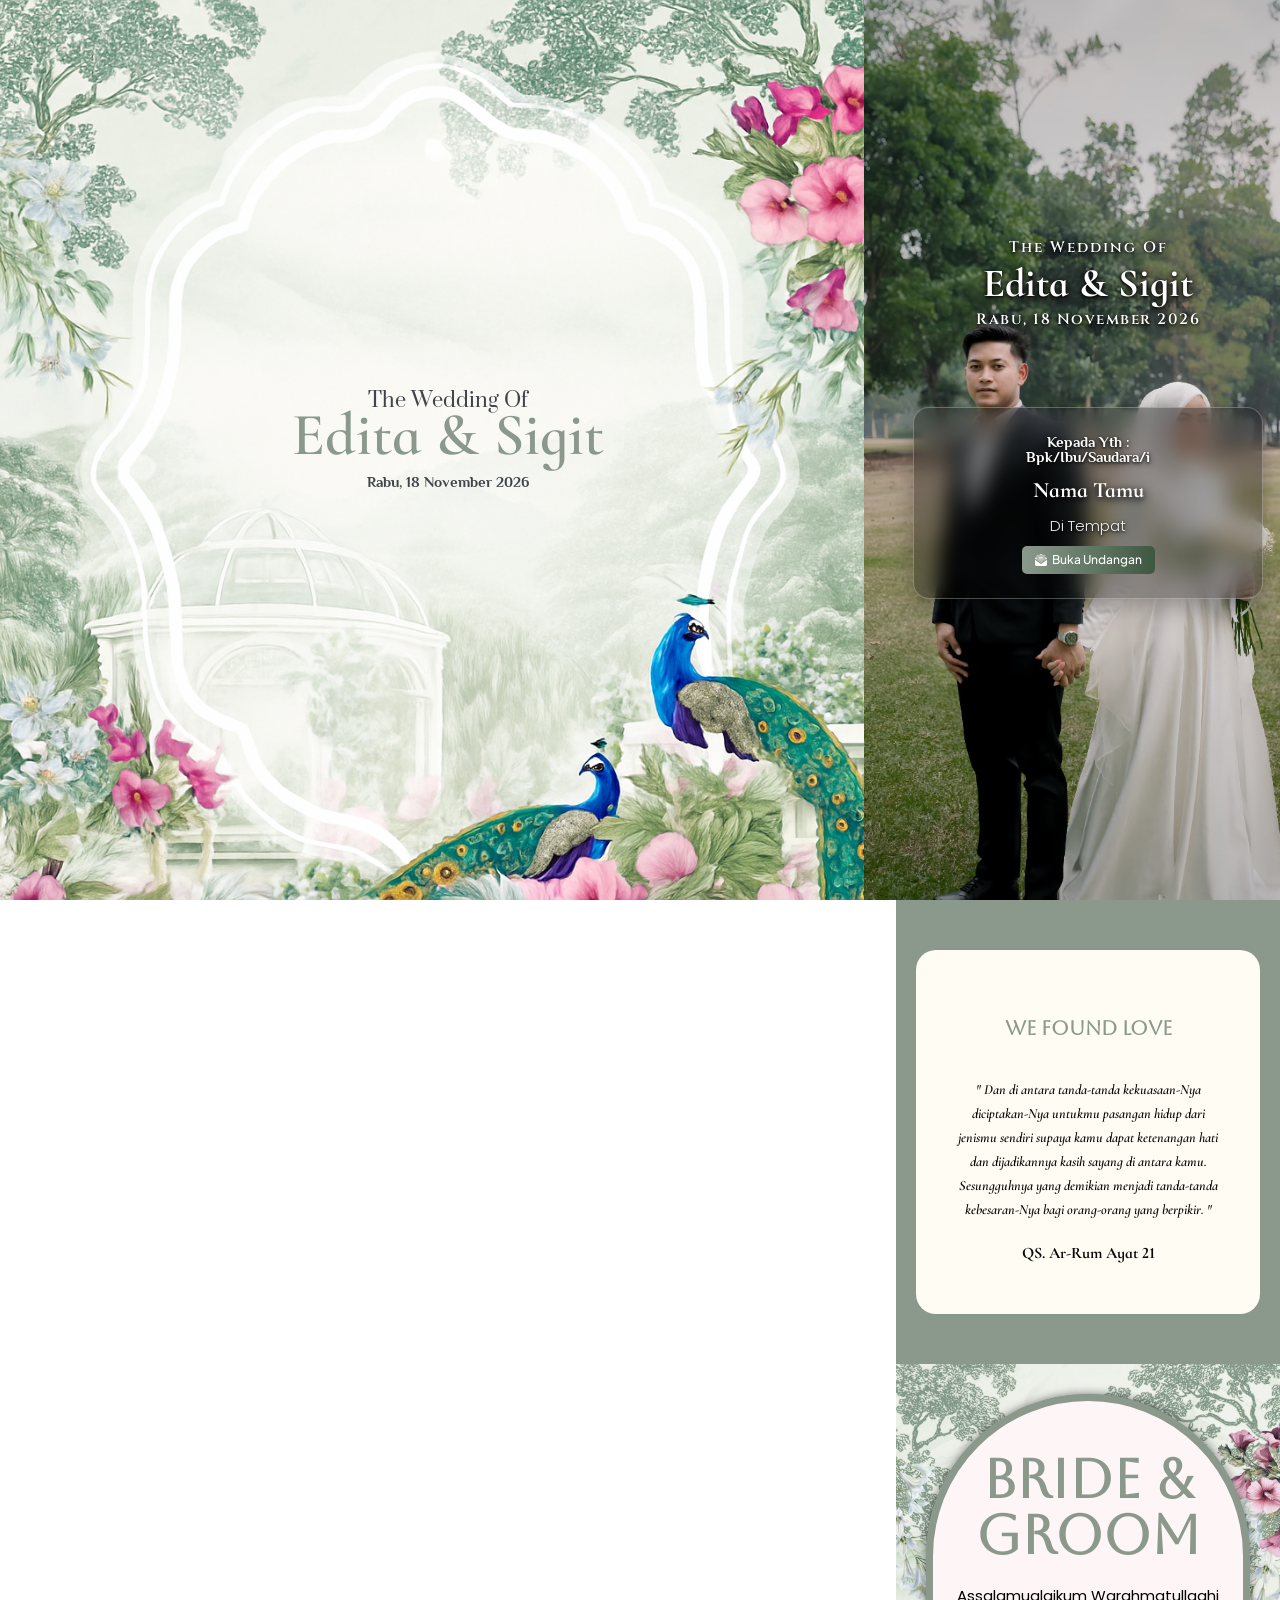
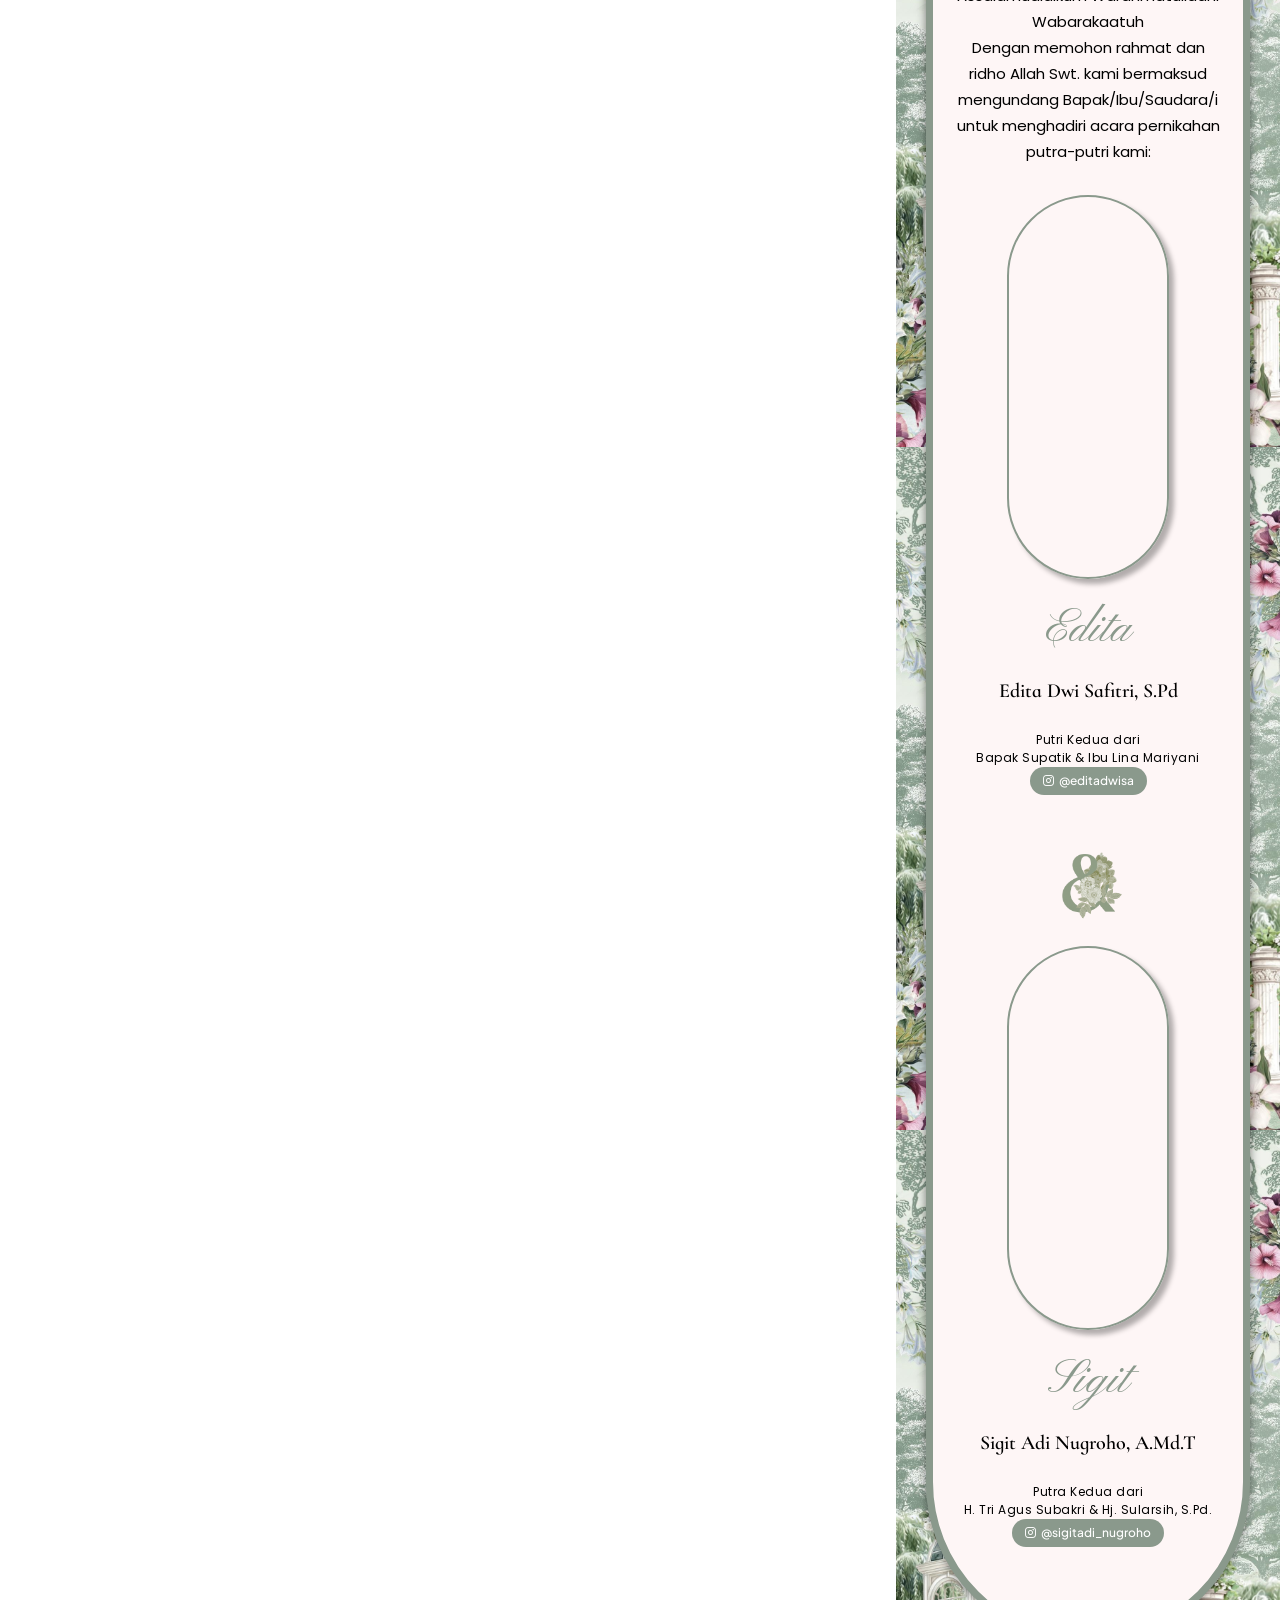
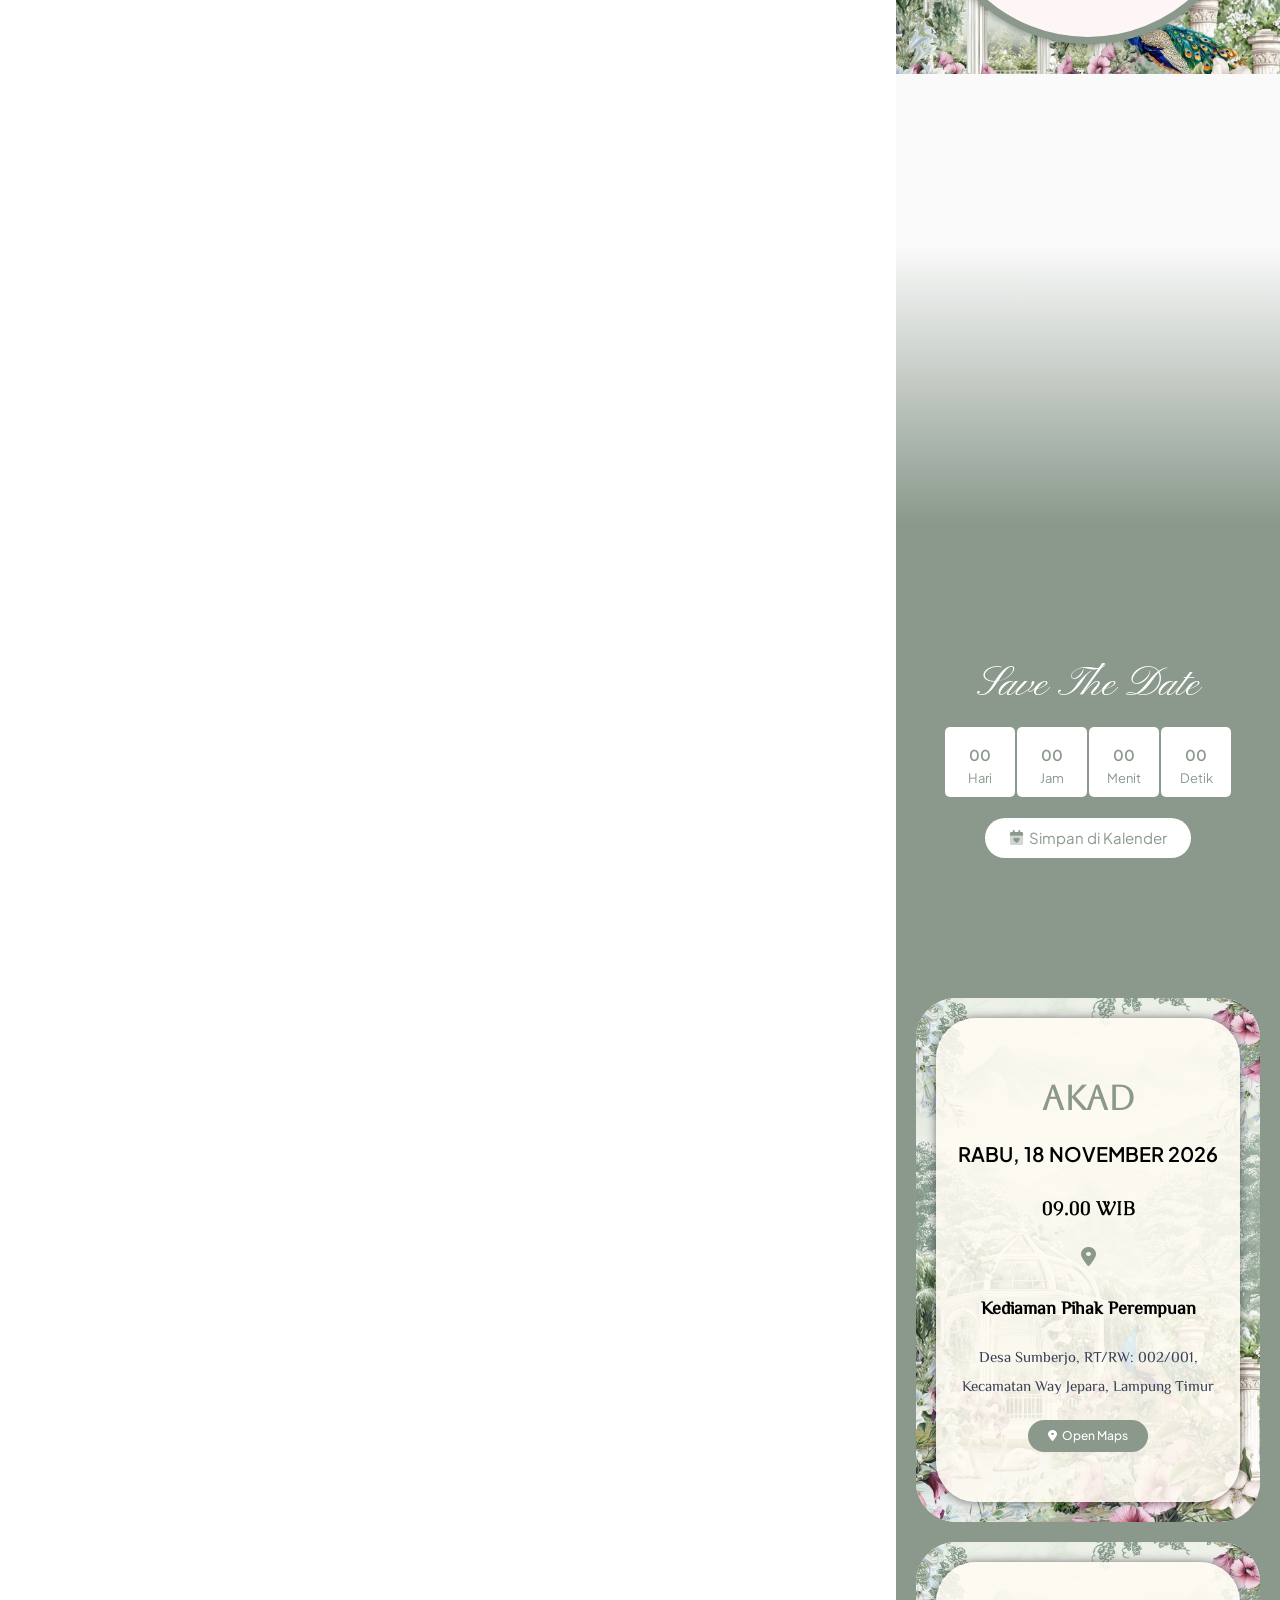
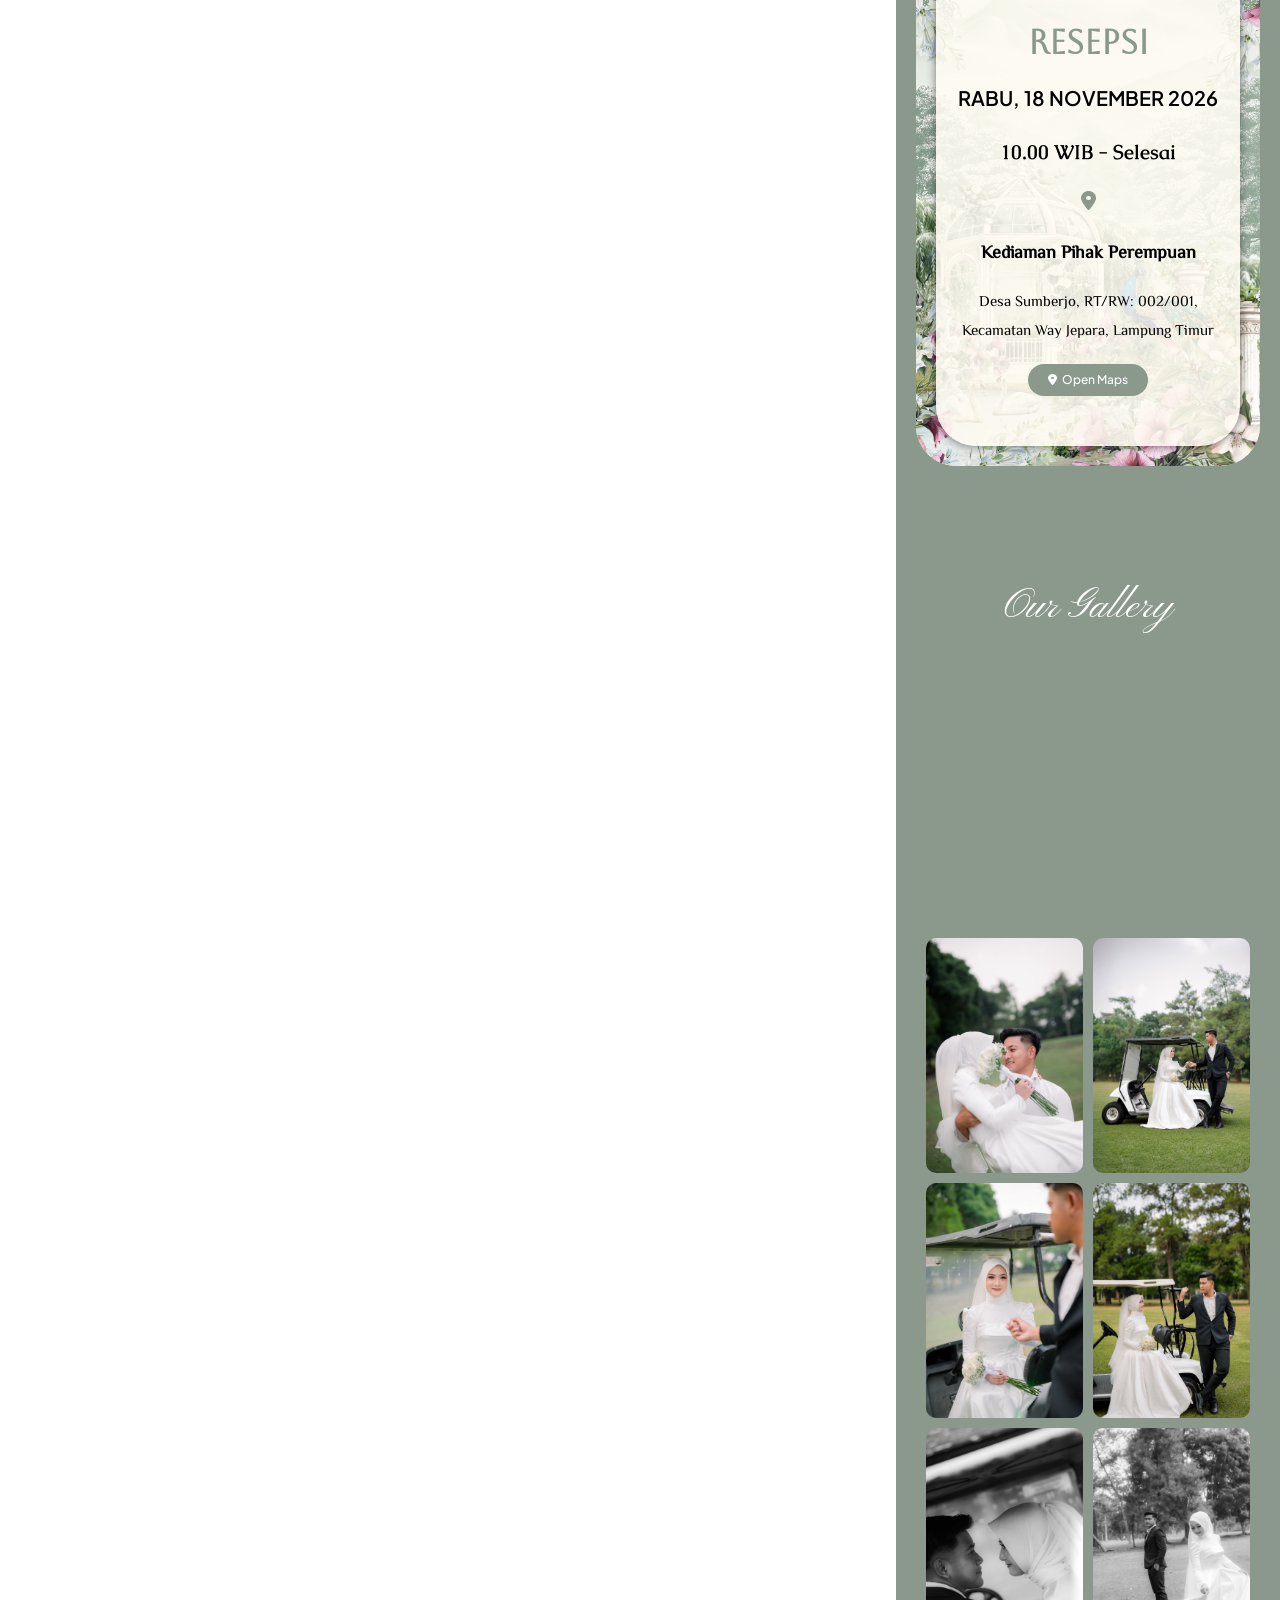
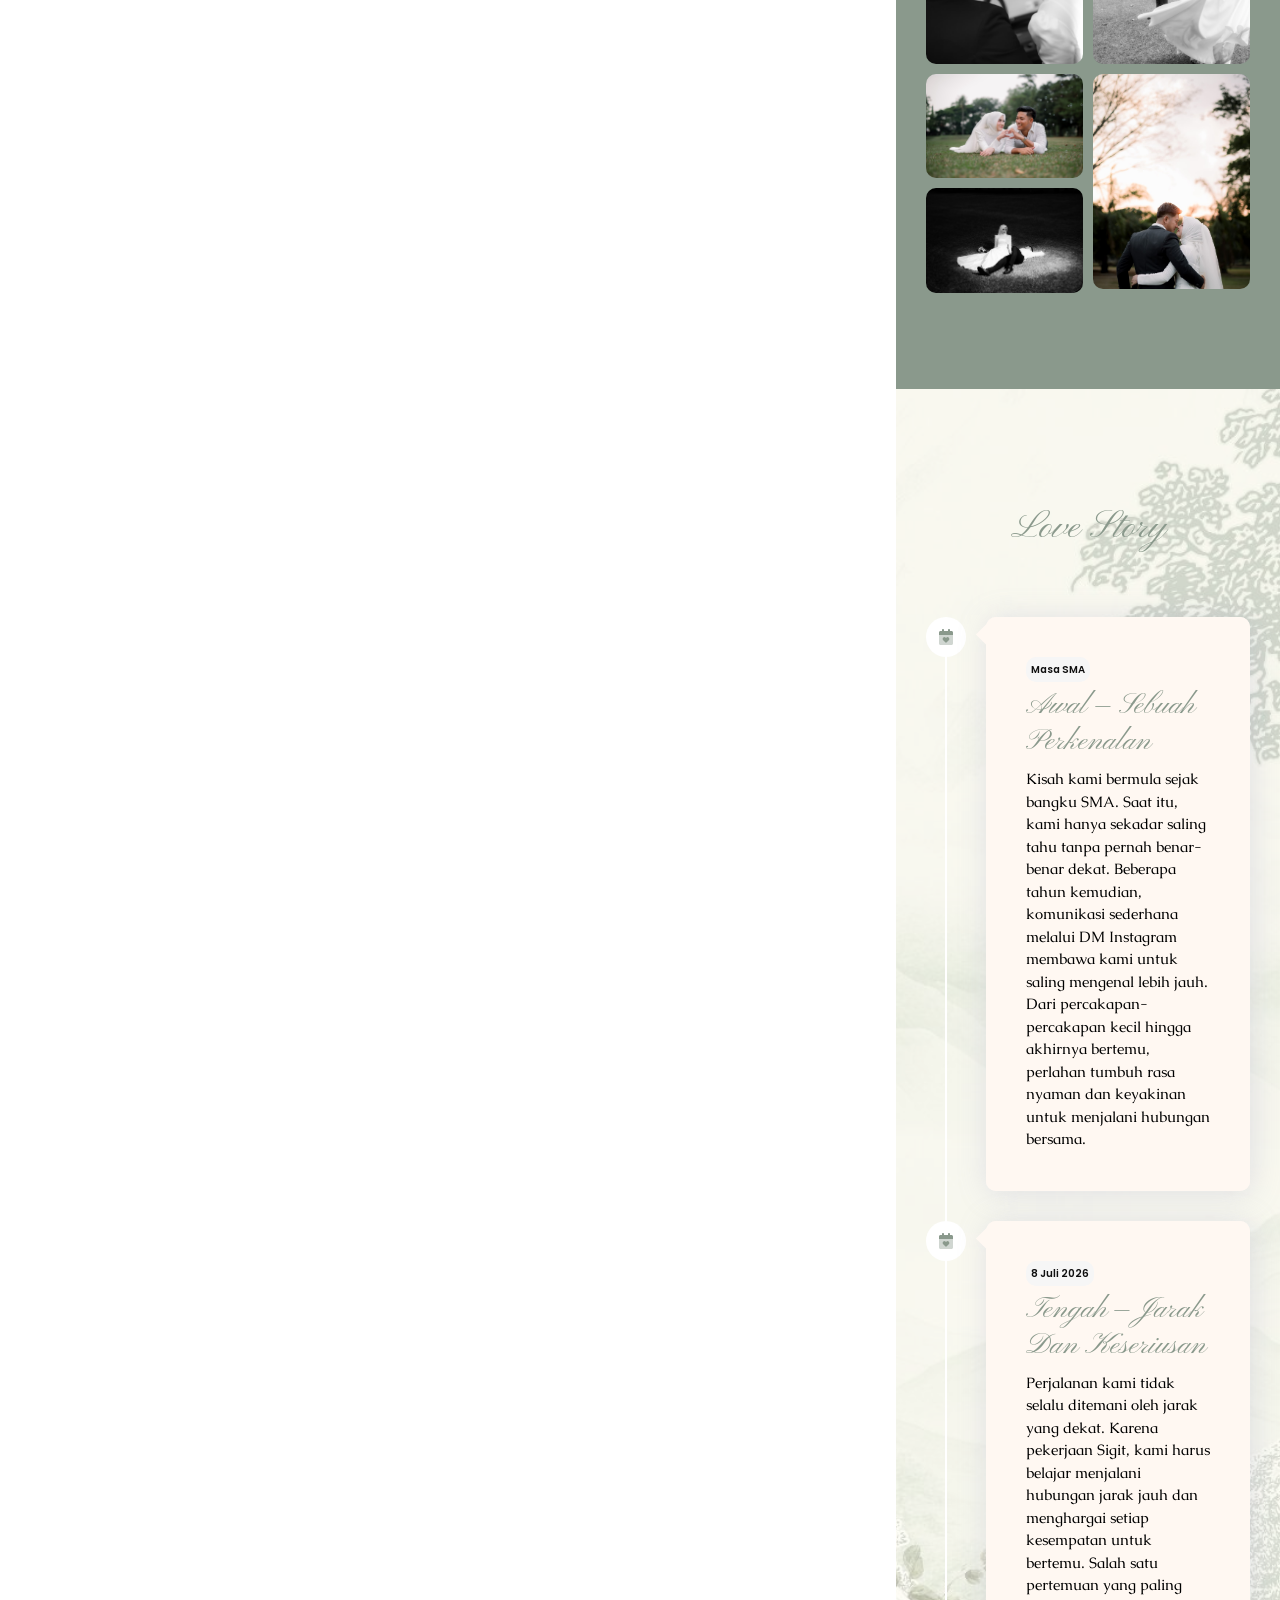
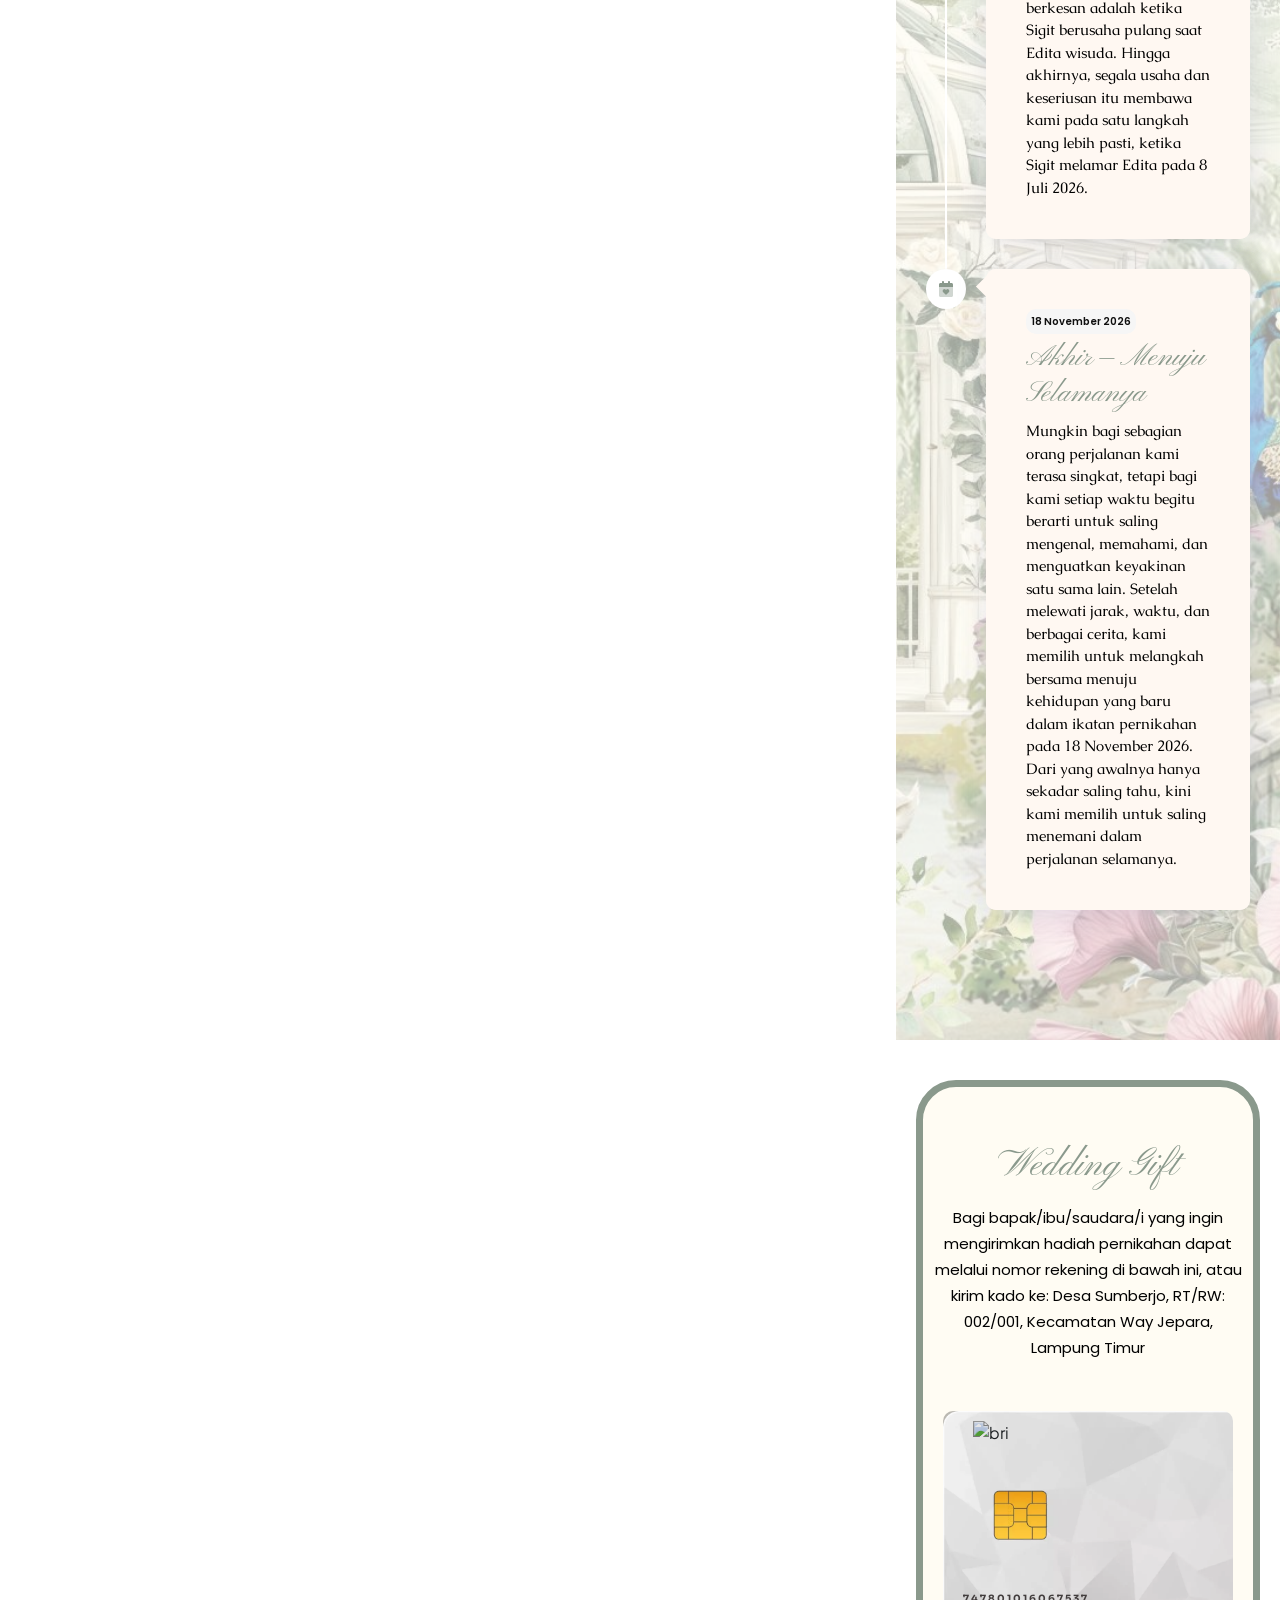
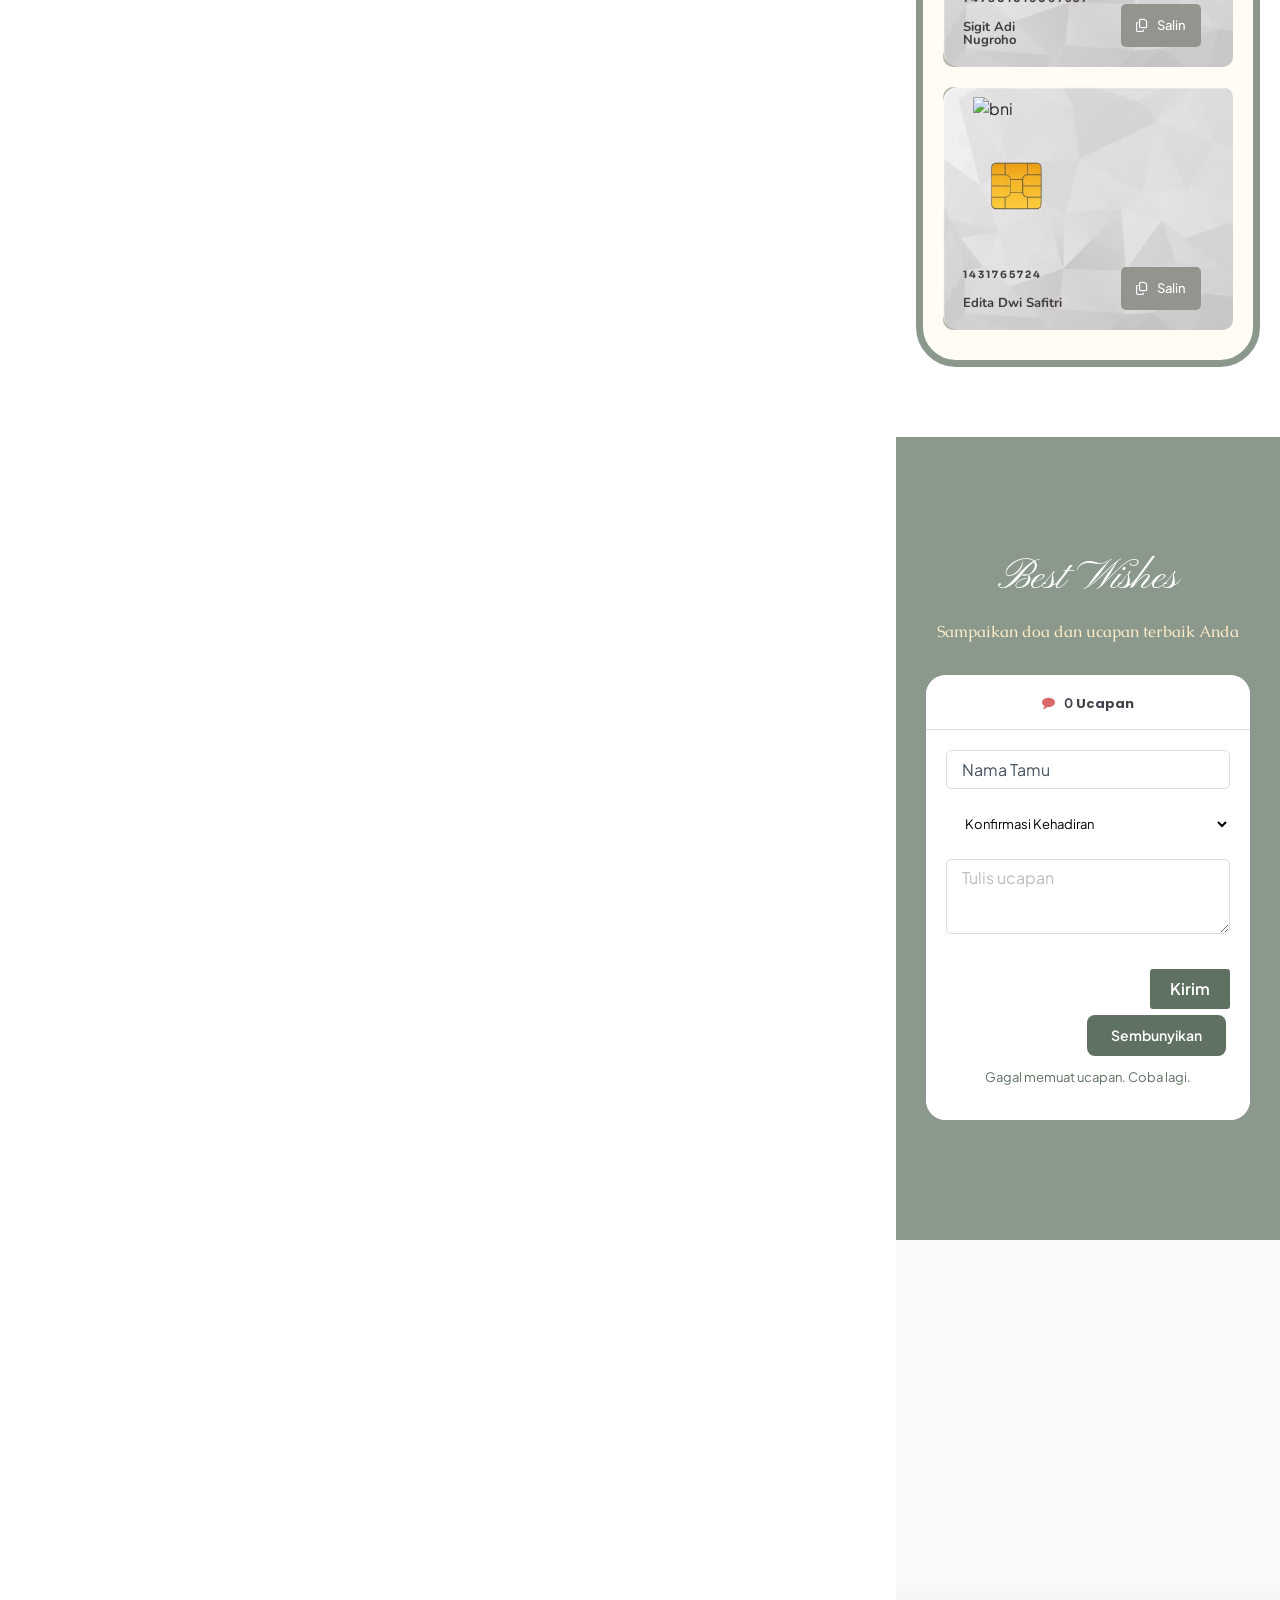
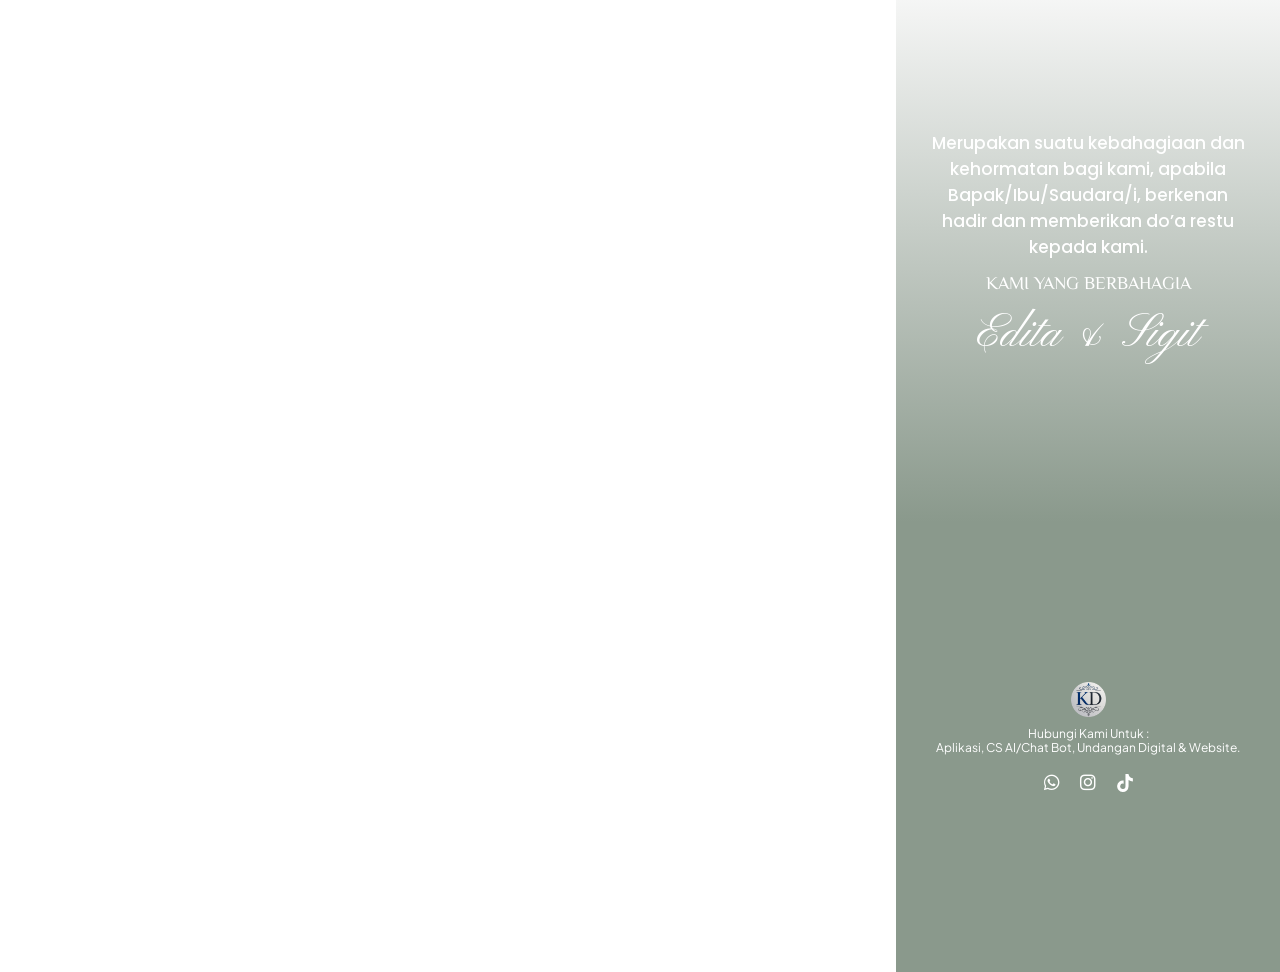
==== commit 83bc4610: "Perbaiki visibilitas teks cover page: warna putih kontras tinggi, text-shadow elegan, dan kartu glas" ====
--- a/index.html
+++ b/index.html
@@ -17,8 +17,8 @@
 <meta property="og:site_name" content="Digital Wedding Invitation">
 <meta property="article:section" content="Undangan Pernikahan">
 <meta property="og:updated_time" content="2025-10-03T08:53:47+07:00">
-<meta property="og:image" content="https://i.pinimg.com/736x/73/0e/8c/730e8c5129cd7cf0ff6544c79402be7a.jpg">
-<meta property="og:image:secure_url" content="https://i.pinimg.com/736x/73/0e/8c/730e8c5129cd7cf0ff6544c79402be7a.jpg">
+<meta property="og:image" content="https://i.pinimg.com/736x/8f/53/24/8f5324c8032a8da84e76c75b3c77b3d2.jpg">
+<meta property="og:image:secure_url" content="https://i.pinimg.com/736x/8f/53/24/8f5324c8032a8da84e76c75b3c77b3d2.jpg">
 <meta property="og:image:width" content="665">
 <meta property="og:image:height" content="665">
 <meta property="og:image:alt" content="Edita &#038; Sigit">
@@ -28,12 +28,12 @@
 <meta name="twitter:card" content="summary_large_image">
 <meta name="twitter:title" content="The Wedding Of Edita 💚 Sigit">
 <meta name="twitter:description" content="Hadiri acara pernikahan Edita &amp; Sigit. pada hari Rabu, 18 November 2026 Ya!">
-<meta name="twitter:image" content="https://i.pinimg.com/736x/73/0e/8c/730e8c5129cd7cf0ff6544c79402be7a.jpg">
+<meta name="twitter:image" content="https://i.pinimg.com/736x/8f/53/24/8f5324c8032a8da84e76c75b3c77b3d2.jpg">
 <meta name="twitter:label1" content="Ditulis oleh">
 <meta name="twitter:data1" content="kekondangan">
 <meta name="twitter:label2" content="Waktunya membaca">
 <meta name="twitter:data2" content="Kurang dari semenit">
-<script type="application/ld+json" class="rank-math-schema">{"@context":"https://schema.org","@graph":[{"@type":["Person","Organization"],"@id":"https://invitimo.my.id/#person","name":"Digital Wedding Invitation"},{"@type":"WebSite","@id":"https://invitimo.my.id/#website","url":"https://invitimo.my.id","name":"Digital Wedding Invitation","publisher":{"@id":"https://invitimo.my.id/#person"},"inLanguage":"id"},{"@type":"ImageObject","@id":"https://i.pinimg.com/736x/73/0e/8c/730e8c5129cd7cf0ff6544c79402be7a.jpg","url":"https://i.pinimg.com/736x/73/0e/8c/730e8c5129cd7cf0ff6544c79402be7a.jpg","width":"665","height":"665","inLanguage":"id"},{"@type":"WebPage","@id":"https://invitimo.my.id/motion-22/#webpage","url":"https://invitimo.my.id/motion-22/","name":"The Wedding Of Edita &amp; Sigit","datePublished":"2025-09-17T14:54:57+07:00","dateModified":"2025-10-03T08:53:47+07:00","isPartOf":{"@id":"https://invitimo.my.id/#website"},"primaryImageOfPage":{"@id":"https://i.pinimg.com/736x/73/0e/8c/730e8c5129cd7cf0ff6544c79402be7a.jpg"},"inLanguage":"id"},{"@type":"Person","@id":"https://invitimo.my.id/author/kekondangan/","name":"kekondangan","url":"https://invitimo.my.id/author/kekondangan/","image":{"@type":"ImageObject","@id":"https://secure.gravatar.com/avatar/060e39ec4af00465f8073937f959c683679de852fa3f70bc7729038ad7bef04e?s=96&amp;d=mm&amp;r=g","url":"https://secure.gravatar.com/avatar/060e39ec4af00465f8073937f959c683679de852fa3f70bc7729038ad7bef04e?s=96&amp;d=mm&amp;r=g","caption":"kekondangan","inLanguage":"id"},"sameAs":["http://hi.kekondangan.id"]},{"@type":"BlogPosting","headline":"The Wedding Of Edita &amp; Sigit","datePublished":"2025-09-17T14:54:57+07:00","dateModified":"2025-10-03T08:53:47+07:00","articleSection":"Undangan Pernikahan","author":{"@id":"https://invitimo.my.id/author/kekondangan/","name":"kekondangan"},"publisher":{"@id":"https://invitimo.my.id/#person"},"description":"Nama Tamu, hadiri acara pernikahan Edita &amp; Sigit. pada hari Rabu, 18 November 2026 Ya!","name":"The Wedding Of Edita &amp; Sigit","@id":"https://invitimo.my.id/motion-22/#richSnippet","isPartOf":{"@id":"https://invitimo.my.id/motion-22/#webpage"},"image":{"@id":"https://i.pinimg.com/736x/73/0e/8c/730e8c5129cd7cf0ff6544c79402be7a.jpg"},"inLanguage":"id","mainEntityOfPage":{"@id":"https://invitimo.my.id/motion-22/#webpage"}}]}</script>
+<script type="application/ld+json" class="rank-math-schema">{"@context":"https://schema.org","@graph":[{"@type":["Person","Organization"],"@id":"https://invitimo.my.id/#person","name":"Digital Wedding Invitation"},{"@type":"WebSite","@id":"https://invitimo.my.id/#website","url":"https://invitimo.my.id","name":"Digital Wedding Invitation","publisher":{"@id":"https://invitimo.my.id/#person"},"inLanguage":"id"},{"@type":"ImageObject","@id":"https://i.pinimg.com/736x/8f/53/24/8f5324c8032a8da84e76c75b3c77b3d2.jpg","url":"https://i.pinimg.com/736x/8f/53/24/8f5324c8032a8da84e76c75b3c77b3d2.jpg","width":"665","height":"665","inLanguage":"id"},{"@type":"WebPage","@id":"https://invitimo.my.id/motion-22/#webpage","url":"https://invitimo.my.id/motion-22/","name":"The Wedding Of Edita &amp; Sigit","datePublished":"2025-09-17T14:54:57+07:00","dateModified":"2025-10-03T08:53:47+07:00","isPartOf":{"@id":"https://invitimo.my.id/#website"},"primaryImageOfPage":{"@id":"https://i.pinimg.com/736x/8f/53/24/8f5324c8032a8da84e76c75b3c77b3d2.jpg"},"inLanguage":"id"},{"@type":"Person","@id":"https://invitimo.my.id/author/kekondangan/","name":"kekondangan","url":"https://invitimo.my.id/author/kekondangan/","image":{"@type":"ImageObject","@id":"https://secure.gravatar.com/avatar/060e39ec4af00465f8073937f959c683679de852fa3f70bc7729038ad7bef04e?s=96&amp;d=mm&amp;r=g","url":"https://secure.gravatar.com/avatar/060e39ec4af00465f8073937f959c683679de852fa3f70bc7729038ad7bef04e?s=96&amp;d=mm&amp;r=g","caption":"kekondangan","inLanguage":"id"},"sameAs":["http://hi.kekondangan.id"]},{"@type":"BlogPosting","headline":"The Wedding Of Edita &amp; Sigit","datePublished":"2025-09-17T14:54:57+07:00","dateModified":"2025-10-03T08:53:47+07:00","articleSection":"Undangan Pernikahan","author":{"@id":"https://invitimo.my.id/author/kekondangan/","name":"kekondangan"},"publisher":{"@id":"https://invitimo.my.id/#person"},"description":"Nama Tamu, hadiri acara pernikahan Edita &amp; Sigit. pada hari Rabu, 18 November 2026 Ya!","name":"The Wedding Of Edita &amp; Sigit","@id":"https://invitimo.my.id/motion-22/#richSnippet","isPartOf":{"@id":"https://invitimo.my.id/motion-22/#webpage"},"image":{"@id":"https://i.pinimg.com/736x/8f/53/24/8f5324c8032a8da84e76c75b3c77b3d2.jpg"},"inLanguage":"id","mainEntityOfPage":{"@id":"https://invitimo.my.id/motion-22/#webpage"}}]}</script>
 <!-- /Plugin WordPress Rank Math SEO -->
 
 <link rel='dns-prefetch' href='//hi.kekondangan.id'>
@@ -1707,6 +1707,83 @@
     background-size: cover !important;
   }
 
+  /* Overlay halus untuk memperkuat kontras teks tanpa menggelapkan foto */
+  #cover::before,
+  .cover::before,
+  .elementor-67700 .elementor-element.elementor-element-3c9e7a3f::before {
+    content: '' !important;
+    position: absolute !important;
+    top: 0 !important;
+    left: 0 !important;
+    width: 100% !important;
+    height: 100% !important;
+    background: linear-gradient(180deg, rgba(0, 0, 0, 0.3) 0%, rgba(0, 0, 0, 0.08) 35%, rgba(0, 0, 0, 0.15) 65%, rgba(0, 0, 0, 0.45) 100%) !important;
+    pointer-events: none !important;
+    z-index: 0 !important;
+  }
+  #cover > * {
+    position: relative !important;
+    z-index: 1 !important;
+  }
+
+  /* Styling & Shadow Teks Coverpage */
+  #cover .elementor-element-67118bc9 .elementor-heading-title,
+  .elementor-67700 .elementor-element.elementor-element-67118bc9 .elementor-heading-title {
+    color: #FFFFFF !important;
+    font-weight: 600 !important;
+    letter-spacing: 2px !important;
+    text-shadow: 0 1px 3px rgba(0, 0, 0, 0.95), 0 2px 8px rgba(0, 0, 0, 0.8), 0 4px 14px rgba(0, 0, 0, 0.6) !important;
+  }
+
+  #cover .elementor-element-487ef43c .elementor-heading-title,
+  .elementor-67700 .elementor-element.elementor-element-487ef43c .elementor-heading-title {
+    color: #FFFFFF !important;
+    font-weight: 700 !important;
+    text-shadow: 0 2px 6px rgba(0, 0, 0, 0.95), 0 4px 16px rgba(0, 0, 0, 0.85), 0 1px 3px rgba(0, 0, 0, 0.95) !important;
+  }
+
+  #cover .elementor-element-41287c3c .elementor-heading-title,
+  .elementor-67700 .elementor-element.elementor-element-41287c3c .elementor-heading-title {
+    color: #FFFFFF !important;
+    font-weight: 600 !important;
+    letter-spacing: 1.5px !important;
+    text-shadow: 0 1px 3px rgba(0, 0, 0, 0.95), 0 2px 8px rgba(0, 0, 0, 0.8), 0 4px 14px rgba(0, 0, 0, 0.6) !important;
+  }
+
+  /* Kartu Glassmorphism untuk Bagian Tamu */
+  #cover .elementor-element-73605714,
+  .elementor-67700 .elementor-element.elementor-element-73605714 {
+    background: rgba(0, 0, 0, 0.32) !important;
+    backdrop-filter: blur(10px) !important;
+    -webkit-backdrop-filter: blur(10px) !important;
+    border: 1px solid rgba(255, 255, 255, 0.28) !important;
+    border-radius: 16px !important;
+    padding: 16px 20px 14px 20px !important;
+    box-shadow: 0 8px 25px rgba(0, 0, 0, 0.3) !important;
+  }
+
+  #cover .elementor-element-ad1f4b9 .elementor-heading-title,
+  .elementor-67700 .elementor-element.elementor-element-ad1f4b9 .elementor-heading-title {
+    color: #FFFFFF !important;
+    text-shadow: 0 1px 3px rgba(0, 0, 0, 0.9), 0 2px 6px rgba(0, 0, 0, 0.75) !important;
+  }
+
+  #cover .elementor-element-59d50bad .elementor-heading-title,
+  .elementor-67700 .elementor-element.elementor-element-59d50bad .elementor-heading-title,
+  #cover .namatamu .elementor-heading-title,
+  .namatamu .elementor-heading-title {
+    color: #FFFFFF !important;
+    font-size: 22px !important;
+    font-weight: 700 !important;
+    text-shadow: 0 2px 6px rgba(0, 0, 0, 0.95), 0 3px 12px rgba(0, 0, 0, 0.85) !important;
+  }
+
+  #cover .elementor-element-29c8dfd .elementor-heading-title,
+  .elementor-67700 .elementor-element.elementor-element-29c8dfd .elementor-heading-title {
+    color: #F0F0F0 !important;
+    text-shadow: 0 1px 3px rgba(0, 0, 0, 0.9), 0 2px 6px rgba(0, 0, 0, 0.75) !important;
+  }
+
  @media (min-width: 320px){ 
       .cover {
     background-position: center center;
@@ -2797,7 +2874,7 @@
 <script id="jquery-ui-core-js" src="wp-includes/js/jquery/ui/core.min.js?ver=1.14.2"></script>
 <script id="elementor-frontend-js-before">
 var elementorFrontendConfig = {"environmentMode":{"edit":false,"wpPreview":false,"isScriptDebug":false},"i18n":{"shareOnFacebook":"Bagikan di Facebook","shareOnX":"Share on X","pinIt":"Buat Pin","download":"Unduh","downloadImage":"Unduh gambar","fullscreen":"Layar Penuh","zoom":"Perbesar","share":"Bagikan","playVideo":"Putar Video","previous":"Sebelumnya","next":"Selanjutnya","close":"Tutup","a11yCarouselPrevSlideMessage":"Slide sebelumnya","a11yCarouselNextSlideMessage":"Slide selanjutnya","a11yCarouselFirstSlideMessage":"This is the first slide","a11yCarouselLastSlideMessage":"This is the last slide","a11yCarouselPaginationBulletMessage":"Go to slide"},"is_rtl":false,"breakpoints":{"xs":0,"sm":480,"md":768,"lg":1025,"xl":1440,"xxl":1600},"responsive":{"breakpoints":{"mobile":{"label":"Mobile Portrait","value":767,"default_value":767,"direction":"max","is_enabled":true},"mobile_extra":{"label":"Mobile Landscape","value":880,"default_value":880,"direction":"max","is_enabled":false},"tablet":{"label":"Tablet Portrait","value":1024,"default_value":1024,"direction":"max","is_enabled":true},"tablet_extra":{"label":"Tablet Landscape","value":1200,"default_value":1200,"direction":"max","is_enabled":false},"laptop":{"label":"Laptop","value":1366,"default_value":1366,"direction":"max","is_enabled":false},"widescreen":{"label":"Layar lebar","value":2400,"default_value":2400,"direction":"min","is_enabled":false}},
-"hasCustomBreakpoints":false},"version":"4.3.2","is_static":false,"experimentalFeatures":{"additional_custom_breakpoints":true,"container":true,"theme_builder_v2":true,"hello-theme-header-footer":true,"nested-elements":true,"import-export-customization":true,"e_pro_atomic_form":true,"e_pro_collection_loop":true},"urls":{"assets":"https:\/\/hi.kekondangan.id\/wp-content\/plugins\/elementor\/assets\/","ajaxurl":"https:\/\/invitimo.my.id\/wp-admin\/admin-ajax.php","uploadUrl":"https:\/\/hi.kekondangan.id\/wp-content\/uploads"},"nonces":{"floatingButtonsClickTracking":"a029c21230","atomicFormsSendForm":"75e1274c86"},"swiperClass":"swiper","settings":{"page":{"ha_cmc_init_switcher":"no"},"editorPreferences":[]},"kit":{"active_breakpoints":["viewport_mobile","viewport_tablet"],"global_image_lightbox":"yes","lightbox_enable_counter":"yes","lightbox_enable_fullscreen":"yes","lightbox_enable_zoom":"yes","lightbox_enable_share":"yes","lightbox_title_src":"title","lightbox_description_src":"description","hello_header_logo_type":"title","hello_footer_logo_type":"logo","ha_rpb_enable":"no"},"post":{"id":67711,"title":"The%20Wedding%20Of%20Edita%20%26%20Sigit","excerpt":"","featuredImage":"https:\/\/i.pinimg.com\/736x\/73\/0e\/8c\/730e8c5129cd7cf0ff6544c79402be7a.jpg"}};
+"hasCustomBreakpoints":false},"version":"4.3.2","is_static":false,"experimentalFeatures":{"additional_custom_breakpoints":true,"container":true,"theme_builder_v2":true,"hello-theme-header-footer":true,"nested-elements":true,"import-export-customization":true,"e_pro_atomic_form":true,"e_pro_collection_loop":true},"urls":{"assets":"https:\/\/hi.kekondangan.id\/wp-content\/plugins\/elementor\/assets\/","ajaxurl":"https:\/\/invitimo.my.id\/wp-admin\/admin-ajax.php","uploadUrl":"https:\/\/hi.kekondangan.id\/wp-content\/uploads"},"nonces":{"floatingButtonsClickTracking":"a029c21230","atomicFormsSendForm":"75e1274c86"},"swiperClass":"swiper","settings":{"page":{"ha_cmc_init_switcher":"no"},"editorPreferences":[]},"kit":{"active_breakpoints":["viewport_mobile","viewport_tablet"],"global_image_lightbox":"yes","lightbox_enable_counter":"yes","lightbox_enable_fullscreen":"yes","lightbox_enable_zoom":"yes","lightbox_enable_share":"yes","lightbox_title_src":"title","lightbox_description_src":"description","hello_header_logo_type":"title","hello_footer_logo_type":"logo","ha_rpb_enable":"no"},"post":{"id":67711,"title":"The%20Wedding%20Of%20Edita%20%26%20Sigit","excerpt":"","featuredImage":"https:\/\/i.pinimg.com\/736x\/8f\/53\/24\/8f5324c8032a8da84e76c75b3c77b3d2.jpg"}};
 //# sourceURL=elementor-frontend-js-before
 </script>
 <script id="elementor-frontend-js" src="wp-content/plugins/elementor/assets/js/frontend.min.js?ver=4.3.2"></script>
--- a/wp-content/uploads/elementor/css/post-67700.css
+++ b/wp-content/uploads/elementor/css/post-67700.css
@@ -1,4 +1,4 @@
-.elementor-67700 .elementor-element.elementor-element-57555824{--display:flex;--flex-direction:row;--container-widget-width:initial;--container-widget-height:100%;--container-widget-flex-grow:1;--container-widget-align-self:stretch;--flex-wrap-mobile:wrap;--gap:0px 0px;--row-gap:0px;--column-gap:0px;--overflow:hidden;--padding-top:0px;--padding-bottom:0px;--padding-left:0px;--padding-right:0px;}.elementor-67700 .elementor-element.elementor-element-57555824.e-con{--flex-grow:0;--flex-shrink:0;}.elementor-67700 .elementor-element.elementor-element-7bf1f019{--display:flex;--align-items:stretch;--container-widget-width:calc( ( 1 - var( --container-widget-flex-grow ) ) * 100% );--gap:0px 0px;--row-gap:0px;--column-gap:0px;--overflow:hidden;--overlay-opacity:0.5;--padding-top:0px;--padding-bottom:0px;--padding-left:0px;--padding-right:0px;}.elementor-67700 .elementor-element.elementor-element-7bf1f019::before, .elementor-67700 .elementor-element.elementor-element-7bf1f019 > .elementor-background-video-container::before, .elementor-67700 .elementor-element.elementor-element-7bf1f019 > .e-con-inner > .elementor-background-video-container::before, .elementor-67700 .elementor-element.elementor-element-7bf1f019 > .elementor-background-slideshow::before, .elementor-67700 .elementor-element.elementor-element-7bf1f019 > .e-con-inner > .elementor-background-slideshow::before, .elementor-67700 .elementor-element.elementor-element-7bf1f019 > .elementor-motion-effects-container > .elementor-motion-effects-layer::before{--background-overlay:'';}.elementor-67700 .elementor-element.elementor-element-7bf1f019.e-con{--flex-grow:0;--flex-shrink:0;}.elementor-67700 .elementor-element.elementor-element-41fe3938{--display:flex;--min-height:100vh;--justify-content:center;--align-items:center;--container-widget-width:calc( ( 1 - var( --container-widget-flex-grow ) ) * 100% );--gap:20px 20px;--row-gap:20px;--column-gap:20px;--overlay-opacity:0.5;--padding-top:20px;--padding-bottom:20px;--padding-left:20px;--padding-right:20px;}.elementor-67700 .elementor-element.elementor-element-41fe3938:not(.elementor-motion-effects-element-type-background), .elementor-67700 .elementor-element.elementor-element-41fe3938 > .elementor-motion-effects-container > .elementor-motion-effects-layer{background-image:url("../../2025/09/ChatGPT-Image-Sep-18-2025-01_20_24-AM.png");background-position:center center;background-size:cover;}.elementor-67700 .elementor-element.elementor-element-41fe3938::before, .elementor-67700 .elementor-element.elementor-element-41fe3938 > .elementor-background-video-container::before, .elementor-67700 .elementor-element.elementor-element-41fe3938 > .e-con-inner > .elementor-background-video-container::before, .elementor-67700 .elementor-element.elementor-element-41fe3938 > .elementor-background-slideshow::before, .elementor-67700 .elementor-element.elementor-element-41fe3938 > .e-con-inner > .elementor-background-slideshow::before, .elementor-67700 .elementor-element.elementor-element-41fe3938 > .elementor-motion-effects-container > .elementor-motion-effects-layer::before{--background-overlay:'';}.elementor-widget-heading .elementor-heading-title{font-family:var( --e-global-typography-primary-font-family ), Sans-serif;font-weight:var( --e-global-typography-primary-font-weight );color:var( --e-global-color-primary );}.elementor-67700 .elementor-element.elementor-element-7df2c459 > .elementor-widget-container{margin:50px 0px -14px 0px;}.elementor-67700 .elementor-element.elementor-element-7df2c459{text-align:start;}.elementor-67700 .elementor-element.elementor-element-7df2c459 .elementor-heading-title{font-family:"Prata", Sans-serif;font-size:20px;font-weight:200;text-transform:capitalize;color:#41444B;}.elementor-67700 .elementor-element.elementor-element-10938a5d > .elementor-widget-container{margin:0px 0px 0px 0px;}.elementor-67700 .elementor-element.elementor-element-10938a5d{text-align:center;}.elementor-67700 .elementor-element.elementor-element-10938a5d .elementor-heading-title{font-family:"Cormorant Infant", Sans-serif;font-size:60px;font-weight:600;line-height:37px;letter-spacing:0px;word-spacing:1px;color:#8A998C;}.elementor-67700 .elementor-element.elementor-element-315918bb{text-align:start;}.elementor-67700 .elementor-element.elementor-element-315918bb .elementor-heading-title{font-family:"Philosopher", Sans-serif;font-size:15px;font-weight:600;color:#41444B;}.elementor-67700 .elementor-element.elementor-element-6edb20c9{--spacer-size:50px;}.elementor-67700 .elementor-element.elementor-element-57a50cee{--display:flex;--flex-direction:column;--container-widget-width:100%;--container-widget-height:initial;--container-widget-flex-grow:0;--container-widget-align-self:initial;--flex-wrap-mobile:wrap;--gap:0px 0px;--row-gap:0px;--column-gap:0px;--overflow:hidden;--padding-top:0px;--padding-bottom:0px;--padding-left:0px;--padding-right:0px;}.elementor-67700 .elementor-element.elementor-element-3c9e7a3f{--display:flex;--min-height:100vh;--justify-content:center;--align-items:center;--container-widget-width:calc( ( 1 - var( --container-widget-flex-grow ) ) * 100% );--gap:0px 0px;--row-gap:0px;--column-gap:0px;--overflow:hidden;--overlay-opacity:0.5;border-style:none;--border-style:none;--padding-top:30px;--padding-bottom:20px;--padding-left:30px;--padding-right:30px;--z-index:999;}.elementor-67700 .elementor-element.elementor-element-3c9e7a3f:not(.elementor-motion-effects-element-type-background), .elementor-67700 .elementor-element.elementor-element-3c9e7a3f > .elementor-motion-effects-container > .elementor-motion-effects-layer{background-image:url("../../../../coverpage.jpeg");background-position:center center;background-repeat:no-repeat;background-size:cover;}.elementor-67700 .elementor-element.elementor-element-3c9e7a3f::before, .elementor-67700 .elementor-element.elementor-element-3c9e7a3f > .elementor-background-video-container::before, .elementor-67700 .elementor-element.elementor-element-3c9e7a3f > .e-con-inner > .elementor-background-video-container::before, .elementor-67700 .elementor-element.elementor-element-3c9e7a3f > .elementor-background-slideshow::before, .elementor-67700 .elementor-element.elementor-element-3c9e7a3f > .e-con-inner > .elementor-background-slideshow::before, .elementor-67700 .elementor-element.elementor-element-3c9e7a3f > .elementor-motion-effects-container > .elementor-motion-effects-layer::before{--background-overlay:'';}.elementor-67700 .elementor-element.elementor-element-3c9e7a3f.e-con{--align-self:center;}.elementor-67700 .elementor-element.elementor-element-2988236f{--spacer-size:100px;}.elementor-67700 .elementor-element.elementor-element-2e8498df{--display:flex;--justify-content:center;--align-items:center;--container-widget-width:calc( ( 1 - var( --container-widget-flex-grow ) ) * 100% );--gap:10px 10px;--row-gap:10px;--column-gap:10px;--overflow:hidden;--padding-top:80px;--padding-bottom:50px;--padding-left:20px;--padding-right:20px;}.elementor-67700 .elementor-element.elementor-element-2e8498df.e-con{--align-self:center;}.elementor-67700 .elementor-element.elementor-element-7d50c0f4{--spacer-size:50px;}.elementor-67700 .elementor-element.elementor-element-67118bc9 > .elementor-widget-container{margin:0px 0px 0px 0px;}.elementor-67700 .elementor-element.elementor-element-67118bc9{text-align:center;}.elementor-67700 .elementor-element.elementor-element-67118bc9 .elementor-heading-title{font-family:"Cinzel", Sans-serif;font-size:15px;font-weight:500;text-transform:capitalize;color:#41444B;}.elementor-67700 .elementor-element.elementor-element-487ef43c > .elementor-widget-container{margin:0px 0px 0px 0px;}.elementor-67700 .elementor-element.elementor-element-487ef43c{text-align:center;}.elementor-67700 .elementor-element.elementor-element-487ef43c .elementor-heading-title{font-family:"Cormorant Infant", Sans-serif;font-size:40px;font-weight:600;line-height:37px;letter-spacing:0px;word-spacing:1px;color:#8A998C;}.elementor-67700 .elementor-element.elementor-element-41287c3c{text-align:center;}.elementor-67700 .elementor-element.elementor-element-41287c3c .elementor-heading-title{font-family:"Cinzel", Sans-serif;font-size:15px;font-weight:600;color:#41444B;}.elementor-67700 .elementor-element.elementor-element-6bf20fd1{--spacer-size:50px;}.elementor-67700 .elementor-element.elementor-element-277937d8{--display:flex;}.elementor-67700 .elementor-element.elementor-element-73605714{--display:flex;--gap:10px 10px;--row-gap:10px;--column-gap:10px;--border-radius:10px 10px 10px 10px;}.elementor-67700 .elementor-element.elementor-element-ad1f4b9{text-align:center;}.elementor-67700 .elementor-element.elementor-element-ad1f4b9 .elementor-heading-title{font-family:"Philosopher", Sans-serif;font-size:15px;font-weight:600;color:#41444B;}.elementor-67700 .elementor-element.elementor-element-59d50bad > .elementor-widget-container{padding:5px 5px 5px 5px;border-radius:5px 5px 5px 5px;}.elementor-67700 .elementor-element.elementor-element-59d50bad{text-align:center;}.elementor-67700 .elementor-element.elementor-element-59d50bad .elementor-heading-title{font-family:"Cormorant Infant", Sans-serif;font-size:20px;font-weight:700;color:#8A998C;}.elementor-67700 .elementor-element.elementor-element-29c8dfd > .elementor-widget-container{margin:0px 0px 0px 0px;}.elementor-67700 .elementor-element.elementor-element-29c8dfd{text-align:center;}.elementor-67700 .elementor-element.elementor-element-29c8dfd .elementor-heading-title{font-family:"Poppins", Sans-serif;font-size:15px;font-weight:300;text-transform:capitalize;line-height:20px;letter-spacing:0px;color:#41444B;}.elementor-widget-button .elementor-button{background-color:var( --e-global-color-accent );font-family:var( --e-global-typography-accent-font-family ), Sans-serif;font-weight:var( --e-global-typography-accent-font-weight );}.elementor-67700 .elementor-element.elementor-element-737f1b99 .elementor-button{background-color:transparent;font-family:"Poppins", Sans-serif;font-size:12px;font-weight:500;fill:#FFFFFF;color:#FFFFFF;background-image:linear-gradient(90deg, #8A998C 0%, #3E5741 100%);border-style:none;border-radius:5px 5px 5px 5px;padding:8px 13px 8px 13px;}.elementor-67700 .elementor-element.elementor-element-737f1b99 > .elementor-widget-container{margin:0px 0px 0px 0px;padding:0px 0px 0px 0px;}.elementor-67700 .elementor-element.elementor-element-737f1b99 .elementor-button-content-wrapper{flex-direction:row;}.elementor-67700 .elementor-element.elementor-element-59dbd73{--display:flex;--gap:10px 10px;--row-gap:10px;--column-gap:10px;--border-radius:10px 10px 10px 10px;}.elementor-67700 .elementor-element.elementor-element-17c776a3{text-align:center;}.elementor-67700 .elementor-element.elementor-element-17c776a3 .elementor-heading-title{font-family:"Philosopher", Sans-serif;font-size:15px;font-weight:600;color:#41444B;}.elementor-67700 .elementor-element.elementor-element-70ec6c4b > .elementor-widget-container{padding:5px 5px 5px 5px;border-radius:5px 5px 5px 5px;}.elementor-67700 .elementor-element.elementor-element-70ec6c4b{text-align:center;}.elementor-67700 .elementor-element.elementor-element-70ec6c4b .elementor-heading-title{font-family:"Cormorant Infant", Sans-serif;font-size:20px;font-weight:700;color:#8A998C;}.elementor-67700 .elementor-element.elementor-element-4e55d0da .elementor-button{background-color:transparent;font-family:"Poppins", Sans-serif;font-size:12px;font-weight:500;fill:#FFFFFF;color:#FFFFFF;background-image:linear-gradient(90deg, #8A998C 0%, #3E5741 100%);border-style:none;border-radius:5px 5px 5px 5px;padding:8px 13px 8px 13px;}.elementor-67700 .elementor-element.elementor-element-4e55d0da > .elementor-widget-container{margin:0px 0px 0px 0px;padding:0px 0px 0px 0px;}.elementor-67700 .elementor-element.elementor-element-4e55d0da .elementor-button-content-wrapper{flex-direction:row;}.elementor-67700 .elementor-element.elementor-element-7d5201de{--spacer-size:100px;}.elementor-67700 .elementor-element.elementor-element-7b74333c{--display:flex;--min-height:100vh;--flex-direction:row;--container-widget-width:calc( ( 1 - var( --container-widget-flex-grow ) ) * 100% );--container-widget-height:100%;--container-widget-flex-grow:1;--container-widget-align-self:stretch;--flex-wrap-mobile:wrap;--align-items:stretch;--gap:0px 0px;--row-gap:0px;--column-gap:0px;--overflow:hidden;--padding-top:50px;--padding-bottom:50px;--padding-left:20px;--padding-right:20px;}.elementor-67700 .elementor-element.elementor-element-7b74333c:not(.elementor-motion-effects-element-type-background), .elementor-67700 .elementor-element.elementor-element-7b74333c > .elementor-motion-effects-container > .elementor-motion-effects-layer{background:url("../../2025/09/Fallback-Garden.jpg") 50% 50%;background-size:cover;}.elementor-67700 .elementor-element.elementor-element-59a215ca{--display:flex;--justify-content:center;--gap:10px 10px;--row-gap:10px;--column-gap:10px;--border-radius:500px 500px 0px 0px;--margin-top:0px;--margin-bottom:0px;--margin-left:20px;--margin-right:20px;--padding-top:0px;--padding-bottom:0px;--padding-left:0px;--padding-right:0px;}.elementor-67700 .elementor-element.elementor-element-689d0f80{--spacer-size:100px;}.elementor-67700 .elementor-element.elementor-element-5965b7d0{text-align:center;}.elementor-67700 .elementor-element.elementor-element-5965b7d0 .elementor-heading-title{font-family:"Cinzel", Sans-serif;font-size:22px;font-weight:500;text-transform:uppercase;color:#41444B;}.elementor-67700 .elementor-element.elementor-element-21d4060d > .elementor-widget-container{margin:10px 0px 0px 0px;}.elementor-67700 .elementor-element.elementor-element-21d4060d{text-align:center;}.elementor-67700 .elementor-element.elementor-element-21d4060d .elementor-heading-title{font-family:"Cormorant Infant", Sans-serif;font-size:80px;font-weight:500;text-transform:uppercase;letter-spacing:0px;color:#8A998C;}.elementor-67700 .elementor-element.elementor-element-661c395d > .elementor-widget-container{margin:10px 0px 0px 0px;}.elementor-67700 .elementor-element.elementor-element-661c395d{text-align:center;}.elementor-67700 .elementor-element.elementor-element-661c395d .elementor-heading-title{font-family:"Cormorant Infant", Sans-serif;font-size:80px;font-weight:500;text-transform:uppercase;letter-spacing:0px;color:#8A998C;}.elementor-67700 .elementor-element.elementor-element-25748fc4{text-align:center;}.elementor-67700 .elementor-element.elementor-element-25748fc4 .elementor-heading-title{font-family:"Cinzel", Sans-serif;font-size:50px;font-weight:500;text-transform:uppercase;color:#8A998C;}.elementor-67700 .elementor-element.elementor-element-7ec393bc > .elementor-widget-container{margin:10px 0px 0px 0px;}.elementor-67700 .elementor-element.elementor-element-7ec393bc{text-align:center;}.elementor-67700 .elementor-element.elementor-element-7ec393bc .elementor-heading-title{font-family:"Cormorant Infant", Sans-serif;font-size:80px;font-weight:500;text-transform:uppercase;letter-spacing:0px;color:#8A998C;}.elementor-67700 .elementor-element.elementor-element-2eed6100 > .elementor-widget-container{margin:10px 0px 0px 0px;}.elementor-67700 .elementor-element.elementor-element-2eed6100{text-align:center;}.elementor-67700 .elementor-element.elementor-element-2eed6100 .elementor-heading-title{font-family:"Cormorant Infant", Sans-serif;font-size:80px;font-weight:500;text-transform:uppercase;letter-spacing:0px;color:#8A998C;}.elementor-67700 .elementor-element.elementor-element-5c033490{text-align:center;}.elementor-67700 .elementor-element.elementor-element-5c033490 .elementor-heading-title{font-family:"Cinzel", Sans-serif;font-size:22px;font-weight:500;text-transform:uppercase;color:#41444B;}.elementor-67700 .elementor-element.elementor-element-5bcd1ef8{--spacer-size:129px;}.elementor-67700 .elementor-element.elementor-element-3c05ce91{--display:flex;--flex-direction:row;--container-widget-width:calc( ( 1 - var( --container-widget-flex-grow ) ) * 100% );--container-widget-height:100%;--container-widget-flex-grow:1;--container-widget-align-self:stretch;--flex-wrap-mobile:wrap;--align-items:stretch;--gap:0px 0px;--row-gap:0px;--column-gap:0px;--overflow:hidden;--overlay-opacity:1;--margin-top:0px;--margin-bottom:0px;--margin-left:0px;--margin-right:0px;--padding-top:50px;--padding-bottom:50px;--padding-left:0px;--padding-right:0px;}.elementor-67700 .elementor-element.elementor-element-3c05ce91:not(.elementor-motion-effects-element-type-background), .elementor-67700 .elementor-element.elementor-element-3c05ce91 > .elementor-motion-effects-container > .elementor-motion-effects-layer{background-color:#8A998C;}.elementor-67700 .elementor-element.elementor-element-3c05ce91::before, .elementor-67700 .elementor-element.elementor-element-3c05ce91 > .elementor-background-video-container::before, .elementor-67700 .elementor-element.elementor-element-3c05ce91 > .e-con-inner > .elementor-background-video-container::before, .elementor-67700 .elementor-element.elementor-element-3c05ce91 > .elementor-background-slideshow::before, .elementor-67700 .elementor-element.elementor-element-3c05ce91 > .e-con-inner > .elementor-background-slideshow::before, .elementor-67700 .elementor-element.elementor-element-3c05ce91 > .elementor-motion-effects-container > .elementor-motion-effects-layer::before{--background-overlay:'';}.elementor-67700 .elementor-element.elementor-element-eb30a00{--display:flex;--overlay-opacity:0.2;border-style:none;--border-style:none;--border-radius:20px 20px 20px 20px;--margin-top:0px;--margin-bottom:0px;--margin-left:20px;--margin-right:20px;--padding-top:50px;--padding-bottom:50px;--padding-left:40px;--padding-right:040px;}.elementor-67700 .elementor-element.elementor-element-eb30a00:not(.elementor-motion-effects-element-type-background), .elementor-67700 .elementor-element.elementor-element-eb30a00 > .elementor-motion-effects-container > .elementor-motion-effects-layer{background-color:#FFFCF3;}.elementor-67700 .elementor-element.elementor-element-eb30a00::before, .elementor-67700 .elementor-element.elementor-element-eb30a00 > .elementor-background-video-container::before, .elementor-67700 .elementor-element.elementor-element-eb30a00 > .e-con-inner > .elementor-background-video-container::before, .elementor-67700 .elementor-element.elementor-element-eb30a00 > .elementor-background-slideshow::before, .elementor-67700 .elementor-element.elementor-element-eb30a00 > .e-con-inner > .elementor-background-slideshow::before, .elementor-67700 .elementor-element.elementor-element-eb30a00 > .elementor-motion-effects-container > .elementor-motion-effects-layer::before{--background-overlay:'';}.elementor-67700 .elementor-element.elementor-element-aeb6c3d > .elementor-widget-container{margin:0px 0px 0px 0px;padding:0px 10px 0px 10px;}.elementor-67700 .elementor-element.elementor-element-aeb6c3d{z-index:999;text-align:center;}.elementor-67700 .elementor-element.elementor-element-aeb6c3d .elementor-heading-title{font-family:"Aboreto", Sans-serif;font-size:20px;font-weight:600;text-transform:capitalize;line-height:56px;letter-spacing:0px;color:#8A998C;}.elementor-67700 .elementor-element.elementor-element-5c87e0a2 > .elementor-widget-container{margin:0px 0px 0px 0px;padding:0px 0px 0px 0px;}.elementor-67700 .elementor-element.elementor-element-5c87e0a2{text-align:center;}.elementor-67700 .elementor-element.elementor-element-5c87e0a2 .elementor-heading-title{font-family:"Cormorant Infant", Sans-serif;font-size:14px;font-weight:600;font-style:italic;line-height:1.3em;color:#070707;}.elementor-67700 .elementor-element.elementor-element-12ef60b1 > .elementor-widget-container{margin:0px 0px 0px 0px;padding:0px 0px 0px 0px;}.elementor-67700 .elementor-element.elementor-element-12ef60b1{text-align:center;}.elementor-67700 .elementor-element.elementor-element-12ef60b1 .elementor-heading-title{font-family:"Cormorant Infant", Sans-serif;font-size:14px;font-weight:600;font-style:italic;line-height:1.3em;color:#070707;}.elementor-67700 .elementor-element.elementor-element-431f967a > .elementor-widget-container{margin:0px 0px 0px 0px;padding:0px 30px 0px 30px;}.elementor-67700 .elementor-element.elementor-element-431f967a{text-align:center;}.elementor-67700 .elementor-element.elementor-element-431f967a .elementor-heading-title{font-family:"Cormorant Infant", Sans-serif;font-size:16px;font-weight:700;line-height:1.3em;color:#070707;}.elementor-67700 .elementor-element.elementor-element-19ab08b{--display:flex;--flex-direction:row;--container-widget-width:calc( ( 1 - var( --container-widget-flex-grow ) ) * 100% );--container-widget-height:100%;--container-widget-flex-grow:1;--container-widget-align-self:stretch;--flex-wrap-mobile:wrap;--align-items:stretch;--gap:0px 0px;--row-gap:0px;--column-gap:0px;--overflow:hidden;--padding-top:0px;--padding-bottom:0px;--padding-left:0px;--padding-right:0px;}.elementor-67700 .elementor-element.elementor-element-19ab08b:not(.elementor-motion-effects-element-type-background), .elementor-67700 .elementor-element.elementor-element-19ab08b > .elementor-motion-effects-container > .elementor-motion-effects-layer{background-color:#FFFAF5E8;background-image:url("../../2025/09/Design-Garden.jpg");background-position:top center;background-size:contain;}.elementor-67700 .elementor-element.elementor-element-61b94a89{--display:flex;--overlay-opacity:1;border-style:solid;--border-style:solid;border-width:7px 7px 7px 7px;--border-top-width:7px;--border-right-width:7px;--border-bottom-width:7px;--border-left-width:7px;border-color:#8A998C;--border-color:#8A998C;--border-radius:200px 200px 200px 200px;box-shadow:0px 0px 10px 0px rgba(0,0,0,0.5);--margin-top:30px;--margin-bottom:30px;--margin-left:30px;--margin-right:30px;--padding-top:50px;--padding-bottom:80px;--padding-left:20px;--padding-right:20px;}.elementor-67700 .elementor-element.elementor-element-61b94a89:not(.elementor-motion-effects-element-type-background), .elementor-67700 .elementor-element.elementor-element-61b94a89 > .elementor-motion-effects-container > .elementor-motion-effects-layer{background-color:#FFFCF3;}.elementor-67700 .elementor-element.elementor-element-61b94a89::before, .elementor-67700 .elementor-element.elementor-element-61b94a89 > .elementor-background-video-container::before, .elementor-67700 .elementor-element.elementor-element-61b94a89 > .e-con-inner > .elementor-background-video-container::before, .elementor-67700 .elementor-element.elementor-element-61b94a89 > .elementor-background-slideshow::before, .elementor-67700 .elementor-element.elementor-element-61b94a89 > .e-con-inner > .elementor-background-slideshow::before, .elementor-67700 .elementor-element.elementor-element-61b94a89 > .elementor-motion-effects-container > .elementor-motion-effects-layer::before{background-color:#FEF6F6;--background-overlay:'';}.elementor-67700 .elementor-element.elementor-element-6a59563f > .elementor-widget-container{margin:0px 0px 0px 0px;padding:0px 10px 0px 10px;}.elementor-67700 .elementor-element.elementor-element-6a59563f{z-index:999;text-align:center;}.elementor-67700 .elementor-element.elementor-element-6a59563f .elementor-heading-title{font-family:"Aboreto", Sans-serif;font-size:54px;font-weight:600;text-transform:capitalize;line-height:56px;letter-spacing:0px;color:#8A998C;}.elementor-67700 .elementor-element.elementor-element-20b04248 > .elementor-widget-container{margin:0px 0px 10px 0px;}.elementor-67700 .elementor-element.elementor-element-20b04248{text-align:center;}.elementor-67700 .elementor-element.elementor-element-20b04248 .elementor-heading-title{font-family:"Poppins", Sans-serif;font-size:15px;font-weight:400;line-height:26px;color:#000000;}.elementor-67700 .elementor-element.elementor-element-4ca92ba4{--display:flex;--flex-direction:row;--container-widget-width:initial;--container-widget-height:100%;--container-widget-flex-grow:1;--container-widget-align-self:stretch;--flex-wrap-mobile:wrap;--gap:0px 0px;--row-gap:0px;--column-gap:0px;--padding-top:0px;--padding-bottom:0px;--padding-left:0px;--padding-right:0px;}.elementor-67700 .elementor-element.elementor-element-3519acc{--display:flex;}.elementor-67700 .elementor-element.elementor-element-4ff52c2d{--display:flex;--justify-content:center;--align-items:center;--container-widget-width:calc( ( 1 - var( --container-widget-flex-grow ) ) * 100% );border-style:solid;--border-style:solid;border-width:2px 2px 2px 2px;--border-top-width:2px;--border-right-width:2px;--border-bottom-width:2px;--border-left-width:2px;border-color:#8A998C;--border-color:#8A998C;--border-radius:500px 500px 500px 500px;box-shadow:5px 5px 5px 0px rgba(0, 0, 0, 0.3);}.elementor-67700 .elementor-element.elementor-element-4ff52c2d.e-con{--align-self:center;}.elementor-67700 .elementor-element.elementor-element-67a8792d{--spacer-size:40vh;}.elementor-67700 .elementor-element.elementor-element-65467a70{--display:flex;}.elementor-67700 .elementor-element.elementor-element-7d2c10bf > .elementor-widget-container{margin:0px 0px 0px 0px;padding:0px 0px 0px 0px;}.elementor-67700 .elementor-element.elementor-element-7d2c10bf{text-align:center;}.elementor-67700 .elementor-element.elementor-element-7d2c10bf .elementor-heading-title{font-family:"Pinyon Script", Sans-serif;font-size:48px;font-weight:500;line-height:1.3em;color:#8A998C;}.elementor-67700 .elementor-element.elementor-element-30612f5c > .elementor-widget-container{margin:0px 0px 0px 0px;padding:0px 0px 0px 0px;}.elementor-67700 .elementor-element.elementor-element-30612f5c{text-align:center;}.elementor-67700 .elementor-element.elementor-element-30612f5c .elementor-heading-title{font-family:"Cormorant Infant", Sans-serif;font-size:20px;font-weight:600;line-height:1em;color:#000000;}.elementor-67700 .elementor-element.elementor-element-3db85c71{--display:flex;--gap:0px 0px;--row-gap:0px;--column-gap:0px;}.elementor-67700 .elementor-element.elementor-element-2485f8f9 > .elementor-widget-container{margin:0px 0px 0px 0px;padding:0px 0px 0px 0px;}.elementor-67700 .elementor-element.elementor-element-2485f8f9{text-align:center;}.elementor-67700 .elementor-element.elementor-element-2485f8f9 .elementor-heading-title{font-family:"Poppins", Sans-serif;font-size:12px;font-weight:normal;text-transform:none;font-style:normal;text-decoration:none;line-height:1.5em;letter-spacing:0.5px;color:#000000;}.elementor-67700 .elementor-element.elementor-element-6e365d21 > .elementor-widget-container{margin:0px 0px 0px 0px;padding:0px 0px 0px 0px;}.elementor-67700 .elementor-element.elementor-element-6e365d21{text-align:center;}.elementor-67700 .elementor-element.elementor-element-6e365d21 .elementor-heading-title{font-family:"Poppins", Sans-serif;font-size:12px;font-weight:normal;text-transform:none;font-style:normal;text-decoration:none;line-height:1.5em;letter-spacing:0.5px;color:#000000;}.elementor-67700 .elementor-element.elementor-element-60583596 .elementor-button{background-color:#8A998C;font-family:"Poppins", Sans-serif;font-size:12px;font-weight:500;fill:#FFFFFF;color:#FFFFFF;border-style:none;border-radius:20px 20px 20px 20px;padding:8px 13px 8px 13px;}.elementor-67700 .elementor-element.elementor-element-60583596 > .elementor-widget-container{margin:0px 0px 0px 0px;padding:0px 0px 0px 0px;}.elementor-67700 .elementor-element.elementor-element-60583596 .elementor-button-content-wrapper{flex-direction:row;}.elementor-widget-image .widget-image-caption{color:var( --e-global-color-text );font-family:var( --e-global-typography-text-font-family ), Sans-serif;font-weight:var( --e-global-typography-text-font-weight );}.elementor-67700 .elementor-element.elementor-element-4832fd55 > .elementor-widget-container{margin:20px 0px 0px 0px;}.elementor-67700 .elementor-element.elementor-element-4832fd55{z-index:9;}.elementor-67700 .elementor-element.elementor-element-4832fd55 img{max-width:30%;border-style:none;border-radius:0px 0px 0px 0px;}.elementor-67700 .elementor-element.elementor-element-4dc73500{--display:flex;--flex-direction:row;--container-widget-width:initial;--container-widget-height:100%;--container-widget-flex-grow:1;--container-widget-align-self:stretch;--flex-wrap-mobile:wrap;--gap:0px 0px;--row-gap:0px;--column-gap:0px;--padding-top:0px;--padding-bottom:0px;--padding-left:0px;--padding-right:0px;}.elementor-67700 .elementor-element.elementor-element-29139a56{--display:flex;}.elementor-67700 .elementor-element.elementor-element-ab0b5f5{--display:flex;--justify-content:center;--align-items:center;--container-widget-width:calc( ( 1 - var( --container-widget-flex-grow ) ) * 100% );border-style:solid;--border-style:solid;border-width:2px 2px 2px 2px;--border-top-width:2px;--border-right-width:2px;--border-bottom-width:2px;--border-left-width:2px;border-color:#8A998C;--border-color:#8A998C;--border-radius:500px 500px 500px 500px;box-shadow:5px 5px 5px 0px rgba(0, 0, 0, 0.3);}.elementor-67700 .elementor-element.elementor-element-ab0b5f5.e-con{--align-self:center;}.elementor-67700 .elementor-element.elementor-element-2e890624{--spacer-size:40vh;}.elementor-67700 .elementor-element.elementor-element-482fddda{--display:flex;}.elementor-67700 .elementor-element.elementor-element-7fe0883b > .elementor-widget-container{margin:0px 0px 0px 0px;padding:0px 0px 0px 0px;}.elementor-67700 .elementor-element.elementor-element-7fe0883b{text-align:center;}.elementor-67700 .elementor-element.elementor-element-7fe0883b .elementor-heading-title{font-family:"Pinyon Script", Sans-serif;font-size:48px;font-weight:500;line-height:1.3em;color:#8A998C;}.elementor-67700 .elementor-element.elementor-element-21a63873 > .elementor-widget-container{margin:0px 0px 0px 0px;padding:0px 0px 0px 0px;}.elementor-67700 .elementor-element.elementor-element-21a63873{text-align:center;}.elementor-67700 .elementor-element.elementor-element-21a63873 .elementor-heading-title{font-family:"Cormorant Infant", Sans-serif;font-size:20px;font-weight:600;line-height:1em;color:#000000;}.elementor-67700 .elementor-element.elementor-element-47d15eb5{--display:flex;--gap:0px 0px;--row-gap:0px;--column-gap:0px;}.elementor-67700 .elementor-element.elementor-element-63bc70c9 > .elementor-widget-container{margin:0px 0px 0px 0px;padding:0px 0px 0px 0px;}.elementor-67700 .elementor-element.elementor-element-63bc70c9{text-align:center;}.elementor-67700 .elementor-element.elementor-element-63bc70c9 .elementor-heading-title{font-family:"Poppins", Sans-serif;font-size:12px;font-weight:normal;text-transform:none;font-style:normal;text-decoration:none;line-height:1.5em;letter-spacing:0.5px;color:#000000;}.elementor-67700 .elementor-element.elementor-element-3d1241aa > .elementor-widget-container{margin:0px 0px 0px 0px;padding:0px 0px 0px 0px;}.elementor-67700 .elementor-element.elementor-element-3d1241aa{text-align:center;}.elementor-67700 .elementor-element.elementor-element-3d1241aa .elementor-heading-title{font-family:"Poppins", Sans-serif;font-size:12px;font-weight:normal;text-transform:none;font-style:normal;text-decoration:none;line-height:1.5em;letter-spacing:0.5px;color:#000000;}.elementor-67700 .elementor-element.elementor-element-33854ac9 .elementor-button{background-color:#8A998C;font-family:"Poppins", Sans-serif;font-size:12px;font-weight:500;fill:#FFFFFF;color:#FFFFFF;border-style:none;border-radius:20px 20px 20px 20px;padding:8px 13px 8px 13px;}.elementor-67700 .elementor-element.elementor-element-33854ac9 > .elementor-widget-container{margin:0px 0px 0px 0px;padding:0px 0px 0px 0px;}.elementor-67700 .elementor-element.elementor-element-33854ac9 .elementor-button-content-wrapper{flex-direction:row;}.elementor-67700 .elementor-element.elementor-element-32837540{--display:flex;--flex-direction:row;--container-widget-width:calc( ( 1 - var( --container-widget-flex-grow ) ) * 100% );--container-widget-height:100%;--container-widget-flex-grow:1;--container-widget-align-self:stretch;--flex-wrap-mobile:wrap;--align-items:stretch;--gap:0px 0px;--row-gap:0px;--column-gap:0px;--overflow:hidden;--padding-top:0px;--padding-bottom:0px;--padding-left:0px;--padding-right:0px;}.elementor-67700 .elementor-element.elementor-element-32837540:not(.elementor-motion-effects-element-type-background), .elementor-67700 .elementor-element.elementor-element-32837540 > .elementor-motion-effects-container > .elementor-motion-effects-layer{background-color:#FFFAF5E8;background-image:url("../../2025/09/Design-Garden.jpg");background-position:top center;background-size:contain;}.elementor-67700 .elementor-element.elementor-element-5645691b{--display:flex;--overlay-opacity:1;border-style:solid;--border-style:solid;border-width:7px 7px 7px 7px;--border-top-width:7px;--border-right-width:7px;--border-bottom-width:7px;--border-left-width:7px;border-color:#8A998C;--border-color:#8A998C;--border-radius:200px 200px 200px 200px;box-shadow:0px 0px 10px 0px rgba(0,0,0,0.5);--margin-top:30px;--margin-bottom:30px;--margin-left:30px;--margin-right:30px;--padding-top:50px;--padding-bottom:80px;--padding-left:20px;--padding-right:20px;}.elementor-67700 .elementor-element.elementor-element-5645691b:not(.elementor-motion-effects-element-type-background), .elementor-67700 .elementor-element.elementor-element-5645691b > .elementor-motion-effects-container > .elementor-motion-effects-layer{background-color:#FFFCF3;}.elementor-67700 .elementor-element.elementor-element-5645691b::before, .elementor-67700 .elementor-element.elementor-element-5645691b > .elementor-background-video-container::before, .elementor-67700 .elementor-element.elementor-element-5645691b > .e-con-inner > .elementor-background-video-container::before, .elementor-67700 .elementor-element.elementor-element-5645691b > .elementor-background-slideshow::before, .elementor-67700 .elementor-element.elementor-element-5645691b > .e-con-inner > .elementor-background-slideshow::before, .elementor-67700 .elementor-element.elementor-element-5645691b > .elementor-motion-effects-container > .elementor-motion-effects-layer::before{background-color:#FEF6F6;--background-overlay:'';}.elementor-67700 .elementor-element.elementor-element-45abcd > .elementor-widget-container{margin:0px 0px 0px 0px;padding:0px 10px 0px 10px;}.elementor-67700 .elementor-element.elementor-element-45abcd{z-index:999;text-align:center;}.elementor-67700 .elementor-element.elementor-element-45abcd .elementor-heading-title{font-family:"Aboreto", Sans-serif;font-size:54px;font-weight:600;text-transform:capitalize;line-height:56px;letter-spacing:0px;color:#8A998C;}.elementor-67700 .elementor-element.elementor-element-759780c0 > .elementor-widget-container{margin:0px 0px 10px 0px;}.elementor-67700 .elementor-element.elementor-element-759780c0{text-align:center;}.elementor-67700 .elementor-element.elementor-element-759780c0 .elementor-heading-title{font-family:"Poppins", Sans-serif;font-size:15px;font-weight:400;line-height:26px;color:#000000;}.elementor-67700 .elementor-element.elementor-element-2d6e7539{--display:flex;--flex-direction:row;--container-widget-width:initial;--container-widget-height:100%;--container-widget-flex-grow:1;--container-widget-align-self:stretch;--flex-wrap-mobile:wrap;--gap:0px 0px;--row-gap:0px;--column-gap:0px;--padding-top:0px;--padding-bottom:0px;--padding-left:0px;--padding-right:0px;}.elementor-67700 .elementor-element.elementor-element-70185dd{--display:flex;}.elementor-67700 .elementor-element.elementor-element-3caab2a0{--display:flex;--justify-content:center;--align-items:center;--container-widget-width:calc( ( 1 - var( --container-widget-flex-grow ) ) * 100% );border-style:solid;--border-style:solid;border-width:2px 2px 2px 2px;--border-top-width:2px;--border-right-width:2px;--border-bottom-width:2px;--border-left-width:2px;border-color:#8A998C;--border-color:#8A998C;--border-radius:500px 500px 500px 500px;box-shadow:5px 5px 5px 0px rgba(0, 0, 0, 0.3);}.elementor-67700 .elementor-element.elementor-element-3caab2a0.e-con{--align-self:center;}.elementor-67700 .elementor-element.elementor-element-12c865ae{--spacer-size:40vh;}.elementor-67700 .elementor-element.elementor-element-7e550132{--display:flex;}.elementor-67700 .elementor-element.elementor-element-3c3c61f5 > .elementor-widget-container{margin:0px 0px 0px 0px;padding:0px 0px 0px 0px;}.elementor-67700 .elementor-element.elementor-element-3c3c61f5{text-align:center;}.elementor-67700 .elementor-element.elementor-element-3c3c61f5 .elementor-heading-title{font-family:"Pinyon Script", Sans-serif;font-size:48px;font-weight:500;line-height:1.3em;color:#8A998C;}.elementor-67700 .elementor-element.elementor-element-7f57249f > .elementor-widget-container{margin:0px 0px 0px 0px;padding:0px 0px 0px 0px;}.elementor-67700 .elementor-element.elementor-element-7f57249f{text-align:center;}.elementor-67700 .elementor-element.elementor-element-7f57249f .elementor-heading-title{font-family:"Cormorant Infant", Sans-serif;font-size:20px;font-weight:600;line-height:1em;color:#000000;}.elementor-67700 .elementor-element.elementor-element-58151a4{--display:flex;--gap:0px 0px;--row-gap:0px;--column-gap:0px;}.elementor-67700 .elementor-element.elementor-element-632fee52 > .elementor-widget-container{margin:0px 0px 0px 0px;padding:0px 0px 0px 0px;}.elementor-67700 .elementor-element.elementor-element-632fee52{text-align:center;}.elementor-67700 .elementor-element.elementor-element-632fee52 .elementor-heading-title{font-family:"Poppins", Sans-serif;font-size:12px;font-weight:normal;text-transform:none;font-style:normal;text-decoration:none;line-height:1.5em;letter-spacing:0.5px;color:#000000;}.elementor-67700 .elementor-element.elementor-element-1fb2cf33 > .elementor-widget-container{margin:0px 0px 0px 0px;padding:0px 0px 0px 0px;}.elementor-67700 .elementor-element.elementor-element-1fb2cf33{text-align:center;}.elementor-67700 .elementor-element.elementor-element-1fb2cf33 .elementor-heading-title{font-family:"Poppins", Sans-serif;font-size:12px;font-weight:normal;text-transform:none;font-style:normal;text-decoration:none;line-height:1.5em;letter-spacing:0.5px;color:#000000;}.elementor-67700 .elementor-element.elementor-element-b15d95d .elementor-button{background-color:#8A998C;font-family:"Poppins", Sans-serif;font-size:12px;font-weight:500;fill:#FFFFFF;color:#FFFFFF;border-style:none;border-radius:20px 20px 20px 20px;padding:8px 13px 8px 13px;}.elementor-67700 .elementor-element.elementor-element-b15d95d > .elementor-widget-container{margin:0px 0px 0px 0px;padding:0px 0px 0px 0px;}.elementor-67700 .elementor-element.elementor-element-b15d95d .elementor-button-content-wrapper{flex-direction:row;}.elementor-67700 .elementor-element.elementor-element-275f2d1a > .elementor-widget-container{margin:20px 0px 0px 0px;}.elementor-67700 .elementor-element.elementor-element-275f2d1a{z-index:9;}.elementor-67700 .elementor-element.elementor-element-275f2d1a img{max-width:30%;border-style:none;border-radius:0px 0px 0px 0px;}.elementor-67700 .elementor-element.elementor-element-4dd7e532{--display:flex;--flex-direction:row;--container-widget-width:initial;--container-widget-height:100%;--container-widget-flex-grow:1;--container-widget-align-self:stretch;--flex-wrap-mobile:wrap;--gap:0px 0px;--row-gap:0px;--column-gap:0px;--padding-top:0px;--padding-bottom:0px;--padding-left:0px;--padding-right:0px;}.elementor-67700 .elementor-element.elementor-element-37068825{--display:flex;}.elementor-67700 .elementor-element.elementor-element-27ede89a{--display:flex;--justify-content:center;--align-items:center;--container-widget-width:calc( ( 1 - var( --container-widget-flex-grow ) ) * 100% );border-style:solid;--border-style:solid;border-width:2px 2px 2px 2px;--border-top-width:2px;--border-right-width:2px;--border-bottom-width:2px;--border-left-width:2px;border-color:#8A998C;--border-color:#8A998C;--border-radius:500px 500px 500px 500px;box-shadow:5px 5px 5px 0px rgba(0, 0, 0, 0.3);}.elementor-67700 .elementor-element.elementor-element-27ede89a.e-con{--align-self:center;}.elementor-67700 .elementor-element.elementor-element-1391a02c{--spacer-size:40vh;}.elementor-67700 .elementor-element.elementor-element-3070a1a0{--display:flex;}.elementor-67700 .elementor-element.elementor-element-1b893d1f > .elementor-widget-container{margin:0px 0px 0px 0px;padding:0px 0px 0px 0px;}.elementor-67700 .elementor-element.elementor-element-1b893d1f{text-align:center;}.elementor-67700 .elementor-element.elementor-element-1b893d1f .elementor-heading-title{font-family:"Pinyon Script", Sans-serif;font-size:48px;font-weight:500;line-height:1.3em;color:#8A998C;}.elementor-67700 .elementor-element.elementor-element-276649aa > .elementor-widget-container{margin:0px 0px 0px 0px;padding:0px 0px 0px 0px;}.elementor-67700 .elementor-element.elementor-element-276649aa{text-align:center;}.elementor-67700 .elementor-element.elementor-element-276649aa .elementor-heading-title{font-family:"Cormorant Infant", Sans-serif;font-size:20px;font-weight:600;line-height:1em;color:#000000;}.elementor-67700 .elementor-element.elementor-element-66852500{--display:flex;--gap:0px 0px;--row-gap:0px;--column-gap:0px;}.elementor-67700 .elementor-element.elementor-element-7075dec9 > .elementor-widget-container{margin:0px 0px 0px 0px;padding:0px 0px 0px 0px;}.elementor-67700 .elementor-element.elementor-element-7075dec9{text-align:center;}.elementor-67700 .elementor-element.elementor-element-7075dec9 .elementor-heading-title{font-family:"Poppins", Sans-serif;font-size:12px;font-weight:normal;text-transform:none;font-style:normal;text-decoration:none;line-height:1.5em;letter-spacing:0.5px;color:#000000;}.elementor-67700 .elementor-element.elementor-element-25d18126 > .elementor-widget-container{margin:0px 0px 0px 0px;padding:0px 0px 0px 0px;}.elementor-67700 .elementor-element.elementor-element-25d18126{text-align:center;}.elementor-67700 .elementor-element.elementor-element-25d18126 .elementor-heading-title{font-family:"Poppins", Sans-serif;font-size:12px;font-weight:normal;text-transform:none;font-style:normal;text-decoration:none;line-height:1.5em;letter-spacing:0.5px;color:#000000;}.elementor-67700 .elementor-element.elementor-element-16e47f52 .elementor-button{background-color:#8A998C;font-family:"Poppins", Sans-serif;font-size:12px;font-weight:500;fill:#FFFFFF;color:#FFFFFF;border-style:none;border-radius:20px 20px 20px 20px;padding:8px 13px 8px 13px;}.elementor-67700 .elementor-element.elementor-element-16e47f52 > .elementor-widget-container{margin:0px 0px 0px 0px;padding:0px 0px 0px 0px;}.elementor-67700 .elementor-element.elementor-element-16e47f52 .elementor-button-content-wrapper{flex-direction:row;}.elementor-67700 .elementor-element.elementor-element-7304e3f0{--display:flex;--min-height:50vh;--justify-content:flex-end;--align-items:center;--container-widget-width:calc( ( 1 - var( --container-widget-flex-grow ) ) * 100% );--gap:0px 0px;--row-gap:0px;--column-gap:0px;--overflow:hidden;--overlay-opacity:1;--padding-top:70px;--padding-bottom:20px;--padding-left:0px;--padding-right:0px;}.elementor-67700 .elementor-element.elementor-element-7304e3f0::before, .elementor-67700 .elementor-element.elementor-element-7304e3f0 > .elementor-background-video-container::before, .elementor-67700 .elementor-element.elementor-element-7304e3f0 > .e-con-inner > .elementor-background-video-container::before, .elementor-67700 .elementor-element.elementor-element-7304e3f0 > .elementor-background-slideshow::before, .elementor-67700 .elementor-element.elementor-element-7304e3f0 > .e-con-inner > .elementor-background-slideshow::before, .elementor-67700 .elementor-element.elementor-element-7304e3f0 > .elementor-motion-effects-container > .elementor-motion-effects-layer::before{background-color:transparent;--background-overlay:'';background-image:linear-gradient(180deg, #00000005 38%, #8A998C 100%);}.elementor-67700 .elementor-element.elementor-element-7304e3f0 .elementor-background-slideshow__slide__image{background-size:cover;background-position:center center;}.elementor-67700 .elementor-element.elementor-element-2479ac20{--display:flex;--min-height:50vh;--align-items:center;--container-widget-width:calc( ( 1 - var( --container-widget-flex-grow ) ) * 100% );--gap:0px 0px;--row-gap:0px;--column-gap:0px;--overflow:hidden;--padding-top:70px;--padding-bottom:70px;--padding-left:0px;--padding-right:0px;}.elementor-67700 .elementor-element.elementor-element-2479ac20:not(.elementor-motion-effects-element-type-background), .elementor-67700 .elementor-element.elementor-element-2479ac20 > .elementor-motion-effects-container > .elementor-motion-effects-layer{background-color:#8A998C;}.elementor-67700 .elementor-element.elementor-element-670cc5a4{--spacer-size:50px;}.elementor-67700 .elementor-element.elementor-element-560da1fe{--display:flex;--border-radius:10px 10px 10px 10px;--margin-top:20px;--margin-bottom:0px;--margin-left:20px;--margin-right:20px;--padding-top:0px;--padding-bottom:50px;--padding-left:0px;--padding-right:0px;}.elementor-67700 .elementor-element.elementor-element-5bf80882 > .elementor-widget-container{margin:0px 0px 0px 0px;padding:0px 0px 0px 0px;}.elementor-67700 .elementor-element.elementor-element-5bf80882{text-align:center;}.elementor-67700 .elementor-element.elementor-element-5bf80882 .elementor-heading-title{font-family:"Pinyon Script", Sans-serif;font-size:42px;font-weight:500;line-height:1em;color:#FFFFFF;}.elementor-widget-jet-countdown-timer .jet-countdown-timer__item{border-color:var( --e-global-color-text );}.elementor-widget-jet-countdown-timer .jet-countdown-timer__item-label{color:var( --e-global-color-text );font-family:var( --e-global-typography-text-font-family ), Sans-serif;font-weight:var( --e-global-typography-text-font-weight );}.elementor-widget-jet-countdown-timer .jet-countdown-timer__item-value{color:var( --e-global-color-primary );}.elementor-widget-jet-countdown-timer .jet-countdown-timer__digit{font-family:var( --e-global-typography-primary-font-family ), Sans-serif;font-weight:var( --e-global-typography-primary-font-weight );}.elementor-67700 .elementor-element.elementor-element-2dba36ec .jet-countdown-timer__item{width:70px;height:70px;background-color:#FFFFFF;margin:1px 1px 1px 1px;border-radius:5px 5px 5px 5px;}.elementor-67700 .elementor-element.elementor-element-2dba36ec.elementor-element{--align-self:center;}.elementor-67700 .elementor-element.elementor-element-2dba36ec .jet-countdown-timer{justify-content:center;}.elementor-67700 .elementor-element.elementor-element-2dba36ec .jet-countdown-timer__item-value{order:1;color:#8A998C;padding:0px 0px 0px 0px;}.elementor-67700 .elementor-element.elementor-element-2dba36ec .jet-countdown-timer__item-label{order:2;color:#8A998C;font-family:"Poppins", Sans-serif;font-size:13px;font-weight:400;}.elementor-67700 .elementor-element.elementor-element-2dba36ec .jet-countdown-timer__digit{font-family:"Poppins", Sans-serif;font-size:15px;font-weight:600;}.elementor-67700 .elementor-element.elementor-element-2dba36ec .jet-countdown-timer__separator{font-size:30px;}.elementor-67700 .elementor-element.elementor-element-69bd0239 .jet-countdown-timer__item{width:70px;height:70px;background-color:#FFFFFF;margin:1px 1px 1px 1px;border-radius:5px 5px 5px 5px;}.elementor-67700 .elementor-element.elementor-element-69bd0239.elementor-element{--align-self:center;}.elementor-67700 .elementor-element.elementor-element-69bd0239 .jet-countdown-timer{justify-content:center;}.elementor-67700 .elementor-element.elementor-element-69bd0239 .jet-countdown-timer__item-value{order:1;color:#8A998C;padding:0px 0px 0px 0px;}.elementor-67700 .elementor-element.elementor-element-69bd0239 .jet-countdown-timer__item-label{order:2;color:#8A998C;font-family:"Poppins", Sans-serif;font-size:13px;font-weight:400;}.elementor-67700 .elementor-element.elementor-element-69bd0239 .jet-countdown-timer__digit{font-family:"Poppins", Sans-serif;font-size:15px;font-weight:600;}.elementor-67700 .elementor-element.elementor-element-69bd0239 .jet-countdown-timer__separator{font-size:30px;}.elementor-67700 .elementor-element.elementor-element-eae3229 > .elementor-widget-container{margin:0px 0px 0px 0px;padding:0px 0px 0px 0px;border-radius:10px 10px 10px 10px;}.elementor-67700 .elementor-element.elementor-element-eae3229.elementor-element{--align-self:center;}.elementor-67700 .elementor-element.elementor-element-eae3229 .elementor-button-content-wrapper{flex-direction:row;}.elementor-67700 .elementor-element.elementor-element-eae3229 a.elementor-button, .elementor-67700 .elementor-element.elementor-element-eae3229 .elementor-button{font-family:"Aboreto", Sans-serif;font-size:15px;fill:#8A998C;color:#8A998C;background-color:#FFFFFF;border-radius:20px 20px 20px 20px;}.elementor-67700 .elementor-element.elementor-element-57ffe2df > .elementor-widget-container{margin:0px 0px 0px 0px;padding:0px 0px 0px 0px;border-radius:10px 10px 10px 10px;}.elementor-67700 .elementor-element.elementor-element-57ffe2df.elementor-element{--align-self:center;}.elementor-67700 .elementor-element.elementor-element-57ffe2df .elementor-button-content-wrapper{flex-direction:row;}.elementor-67700 .elementor-element.elementor-element-57ffe2df a.elementor-button, .elementor-67700 .elementor-element.elementor-element-57ffe2df .elementor-button{font-family:"Aboreto", Sans-serif;font-size:15px;fill:#8A998C;color:#8A998C;background-color:#FFFFFF;border-radius:20px 20px 20px 20px;}.elementor-67700 .elementor-element.elementor-element-745adda6{--display:flex;--flex-direction:row;--container-widget-width:calc( ( 1 - var( --container-widget-flex-grow ) ) * 100% );--container-widget-height:100%;--container-widget-flex-grow:1;--container-widget-align-self:stretch;--flex-wrap-mobile:wrap;--align-items:stretch;--gap:0px 0px;--row-gap:0px;--column-gap:0px;--overflow:hidden;--overlay-opacity:1;--margin-top:0px;--margin-bottom:0px;--margin-left:0px;--margin-right:0px;--padding-top:20px;--padding-bottom:20px;--padding-left:0px;--padding-right:0px;}.elementor-67700 .elementor-element.elementor-element-745adda6:not(.elementor-motion-effects-element-type-background), .elementor-67700 .elementor-element.elementor-element-745adda6 > .elementor-motion-effects-container > .elementor-motion-effects-layer{background-color:#8A998C;}.elementor-67700 .elementor-element.elementor-element-745adda6::before, .elementor-67700 .elementor-element.elementor-element-745adda6 > .elementor-background-video-container::before, .elementor-67700 .elementor-element.elementor-element-745adda6 > .e-con-inner > .elementor-background-video-container::before, .elementor-67700 .elementor-element.elementor-element-745adda6 > .elementor-background-slideshow::before, .elementor-67700 .elementor-element.elementor-element-745adda6 > .e-con-inner > .elementor-background-slideshow::before, .elementor-67700 .elementor-element.elementor-element-745adda6 > .elementor-motion-effects-container > .elementor-motion-effects-layer::before{--background-overlay:'';}.elementor-67700 .elementor-element.elementor-element-73de5a9e{--display:flex;border-style:none;--border-style:none;--border-radius:0px 0px 0px 0px;--margin-top:0px;--margin-bottom:0px;--margin-left:0px;--margin-right:0px;--padding-top:00px;--padding-bottom:20px;--padding-left:20px;--padding-right:20px;}.elementor-67700 .elementor-element.elementor-element-391a72b2{--display:flex;--flex-direction:row;--container-widget-width:calc( ( 1 - var( --container-widget-flex-grow ) ) * 100% );--container-widget-height:100%;--container-widget-flex-grow:1;--container-widget-align-self:stretch;--flex-wrap-mobile:wrap;--align-items:stretch;--gap:10px 10px;--row-gap:10px;--column-gap:10px;--overlay-opacity:1;--border-radius:40px 40px 40px 40px;--margin-top:0px;--margin-bottom:0px;--margin-left:0px;--margin-right:0px;--padding-top:20px;--padding-bottom:20px;--padding-left:20px;--padding-right:20px;}.elementor-67700 .elementor-element.elementor-element-391a72b2:not(.elementor-motion-effects-element-type-background), .elementor-67700 .elementor-element.elementor-element-391a72b2 > .elementor-motion-effects-container > .elementor-motion-effects-layer{background-color:#FFFCF3;}.elementor-67700 .elementor-element.elementor-element-391a72b2::before, .elementor-67700 .elementor-element.elementor-element-391a72b2 > .elementor-background-video-container::before, .elementor-67700 .elementor-element.elementor-element-391a72b2 > .e-con-inner > .elementor-background-video-container::before, .elementor-67700 .elementor-element.elementor-element-391a72b2 > .elementor-background-slideshow::before, .elementor-67700 .elementor-element.elementor-element-391a72b2 > .e-con-inner > .elementor-background-slideshow::before, .elementor-67700 .elementor-element.elementor-element-391a72b2 > .elementor-motion-effects-container > .elementor-motion-effects-layer::before{background-image:url("../../2025/09/Design-Garden.jpg");--background-overlay:'';background-position:bottom center;background-size:cover;}.elementor-67700 .elementor-element.elementor-element-451b0abb{--display:flex;--overlay-opacity:0.77;border-style:none;--border-style:none;--border-radius:40px 40px 40px 40px;box-shadow:0px 0px 10px 0px rgba(0,0,0,0.5);--margin-top:0px;--margin-bottom:0px;--margin-left:0px;--margin-right:0px;--padding-top:50px;--padding-bottom:50px;--padding-left:20px;--padding-right:20px;}.elementor-67700 .elementor-element.elementor-element-451b0abb:not(.elementor-motion-effects-element-type-background), .elementor-67700 .elementor-element.elementor-element-451b0abb > .elementor-motion-effects-container > .elementor-motion-effects-layer{background-color:#FFFCF3DE;}.elementor-67700 .elementor-element.elementor-element-451b0abb::before, .elementor-67700 .elementor-element.elementor-element-451b0abb > .elementor-background-video-container::before, .elementor-67700 .elementor-element.elementor-element-451b0abb > .e-con-inner > .elementor-background-video-container::before, .elementor-67700 .elementor-element.elementor-element-451b0abb > .elementor-background-slideshow::before, .elementor-67700 .elementor-element.elementor-element-451b0abb > .e-con-inner > .elementor-background-slideshow::before, .elementor-67700 .elementor-element.elementor-element-451b0abb > .elementor-motion-effects-container > .elementor-motion-effects-layer::before{--background-overlay:'';}.elementor-67700 .elementor-element.elementor-element-56be07dc > .elementor-widget-container{margin:10px 0px 0px 0px;}.elementor-67700 .elementor-element.elementor-element-56be07dc{text-align:center;}.elementor-67700 .elementor-element.elementor-element-56be07dc .elementor-heading-title{font-family:"Aboreto", Sans-serif;font-size:33px;font-weight:600;text-transform:uppercase;line-height:41px;letter-spacing:0px;color:#8A998C;}.elementor-67700 .elementor-element.elementor-element-6cfce8cf > .elementor-widget-container{margin:0px 0px 0px 0px;}.elementor-67700 .elementor-element.elementor-element-6cfce8cf{z-index:9;}.elementor-67700 .elementor-element.elementor-element-6cfce8cf .jet-listing-dynamic-field__content{color:#000000;font-family:"Aboreto", Sans-serif;font-size:20px;font-weight:600;text-transform:uppercase;text-align:left;}.elementor-67700 .elementor-element.elementor-element-6cfce8cf .jet-listing-dynamic-field .jet-listing-dynamic-field__inline-wrap{width:auto;}.elementor-67700 .elementor-element.elementor-element-6cfce8cf .jet-listing-dynamic-field .jet-listing-dynamic-field__content{width:auto;}.elementor-67700 .elementor-element.elementor-element-6cfce8cf .jet-listing-dynamic-field{justify-content:center;}.elementor-67700 .elementor-element.elementor-element-59225617 > .elementor-widget-container{margin:0px 0px 0px 0px;}.elementor-67700 .elementor-element.elementor-element-59225617{z-index:9;}.elementor-67700 .elementor-element.elementor-element-59225617 .jet-listing-dynamic-field__content{color:#000000;font-family:"Aboreto", Sans-serif;font-size:20px;font-weight:600;text-transform:uppercase;text-align:left;}.elementor-67700 .elementor-element.elementor-element-59225617 .jet-listing-dynamic-field .jet-listing-dynamic-field__inline-wrap{width:auto;}.elementor-67700 .elementor-element.elementor-element-59225617 .jet-listing-dynamic-field .jet-listing-dynamic-field__content{width:auto;}.elementor-67700 .elementor-element.elementor-element-59225617 .jet-listing-dynamic-field{justify-content:center;}.elementor-67700 .elementor-element.elementor-element-c14ef90 > .elementor-widget-container{margin:0px 0px 0px 0px;}.elementor-67700 .elementor-element.elementor-element-c14ef90{z-index:9;text-align:center;}.elementor-67700 .elementor-element.elementor-element-c14ef90 .elementor-heading-title{font-family:"Caudex", Sans-serif;font-size:20px;font-weight:600;line-height:38px;color:#000000;}.elementor-widget-icon.elementor-view-stacked .elementor-icon{background-color:var( --e-global-color-primary );}.elementor-widget-icon.elementor-view-framed .elementor-icon, .elementor-widget-icon.elementor-view-default .elementor-icon{color:var( --e-global-color-primary );border-color:var( --e-global-color-primary );}.elementor-widget-icon.elementor-view-framed .elementor-icon, .elementor-widget-icon.elementor-view-default .elementor-icon svg{fill:var( --e-global-color-primary );}.elementor-67700 .elementor-element.elementor-element-66738ecc > .elementor-widget-container{margin:0px 0px 0px 0px;}.elementor-67700 .elementor-element.elementor-element-66738ecc .elementor-icon-wrapper{text-align:center;}.elementor-67700 .elementor-element.elementor-element-66738ecc.elementor-view-stacked .elementor-icon{background-color:#8A998C;}.elementor-67700 .elementor-element.elementor-element-66738ecc.elementor-view-framed .elementor-icon, .elementor-67700 .elementor-element.elementor-element-66738ecc.elementor-view-default .elementor-icon{color:#8A998C;border-color:#8A998C;}.elementor-67700 .elementor-element.elementor-element-66738ecc.elementor-view-framed .elementor-icon, .elementor-67700 .elementor-element.elementor-element-66738ecc.elementor-view-default .elementor-icon svg{fill:#8A998C;}.elementor-67700 .elementor-element.elementor-element-66738ecc .elementor-icon{font-size:20px;}.elementor-67700 .elementor-element.elementor-element-66738ecc .elementor-icon svg{height:20px;}.elementor-67700 .elementor-element.elementor-element-24eadbf1{text-align:center;}.elementor-67700 .elementor-element.elementor-element-24eadbf1 .elementor-heading-title{font-family:"ZCOOL XiaoWei", Sans-serif;font-size:18px;font-weight:600;line-height:29px;color:#000000;}.elementor-67700 .elementor-element.elementor-element-46ab3f87{text-align:center;}.elementor-67700 .elementor-element.elementor-element-46ab3f87 .elementor-heading-title{font-family:"ZCOOL XiaoWei", Sans-serif;font-size:15px;font-weight:500;line-height:29px;color:#383F54;}.elementor-67700 .elementor-element.elementor-element-194d644 .elementor-button{background-color:#8A998C;font-family:"Poppins", Sans-serif;font-size:12px;font-weight:500;fill:#FFFFFF;color:#FFFFFF;border-style:none;border-radius:20px 20px 20px 20px;padding:10px 20px 10px 20px;}.elementor-67700 .elementor-element.elementor-element-194d644 > .elementor-widget-container{margin:0px 0px 0px 0px;padding:0px 0px 0px 0px;}.elementor-67700 .elementor-element.elementor-element-194d644 .elementor-button-content-wrapper{flex-direction:row;}.elementor-67700 .elementor-element.elementor-element-3f612ae0{--display:flex;--flex-direction:row;--container-widget-width:calc( ( 1 - var( --container-widget-flex-grow ) ) * 100% );--container-widget-height:100%;--container-widget-flex-grow:1;--container-widget-align-self:stretch;--flex-wrap-mobile:wrap;--align-items:stretch;--gap:10px 10px;--row-gap:10px;--column-gap:10px;--overlay-opacity:1;--border-radius:40px 40px 40px 40px;--margin-top:0px;--margin-bottom:0px;--margin-left:0px;--margin-right:0px;--padding-top:20px;--padding-bottom:20px;--padding-left:20px;--padding-right:20px;}.elementor-67700 .elementor-element.elementor-element-3f612ae0:not(.elementor-motion-effects-element-type-background), .elementor-67700 .elementor-element.elementor-element-3f612ae0 > .elementor-motion-effects-container > .elementor-motion-effects-layer{background-color:#FFFCF3;}.elementor-67700 .elementor-element.elementor-element-3f612ae0::before, .elementor-67700 .elementor-element.elementor-element-3f612ae0 > .elementor-background-video-container::before, .elementor-67700 .elementor-element.elementor-element-3f612ae0 > .e-con-inner > .elementor-background-video-container::before, .elementor-67700 .elementor-element.elementor-element-3f612ae0 > .elementor-background-slideshow::before, .elementor-67700 .elementor-element.elementor-element-3f612ae0 > .e-con-inner > .elementor-background-slideshow::before, .elementor-67700 .elementor-element.elementor-element-3f612ae0 > .elementor-motion-effects-container > .elementor-motion-effects-layer::before{background-image:url("../../2025/09/Design-Garden.jpg");--background-overlay:'';background-position:bottom center;background-size:cover;}.elementor-67700 .elementor-element.elementor-element-6f07dcd8{--display:flex;--overlay-opacity:0.77;border-style:none;--border-style:none;--border-radius:40px 40px 40px 40px;box-shadow:0px 0px 10px 0px rgba(0,0,0,0.5);--margin-top:0px;--margin-bottom:0px;--margin-left:0px;--margin-right:0px;--padding-top:50px;--padding-bottom:50px;--padding-left:20px;--padding-right:20px;}.elementor-67700 .elementor-element.elementor-element-6f07dcd8:not(.elementor-motion-effects-element-type-background), .elementor-67700 .elementor-element.elementor-element-6f07dcd8 > .elementor-motion-effects-container > .elementor-motion-effects-layer{background-color:#FFFCF3DE;}.elementor-67700 .elementor-element.elementor-element-6f07dcd8::before, .elementor-67700 .elementor-element.elementor-element-6f07dcd8 > .elementor-background-video-container::before, .elementor-67700 .elementor-element.elementor-element-6f07dcd8 > .e-con-inner > .elementor-background-video-container::before, .elementor-67700 .elementor-element.elementor-element-6f07dcd8 > .elementor-background-slideshow::before, .elementor-67700 .elementor-element.elementor-element-6f07dcd8 > .e-con-inner > .elementor-background-slideshow::before, .elementor-67700 .elementor-element.elementor-element-6f07dcd8 > .elementor-motion-effects-container > .elementor-motion-effects-layer::before{--background-overlay:'';}.elementor-67700 .elementor-element.elementor-element-4cf77f13 > .elementor-widget-container{margin:10px 0px 0px 0px;}.elementor-67700 .elementor-element.elementor-element-4cf77f13{text-align:center;}.elementor-67700 .elementor-element.elementor-element-4cf77f13 .elementor-heading-title{font-family:"Aboreto", Sans-serif;font-size:33px;font-weight:600;text-transform:uppercase;line-height:41px;letter-spacing:0px;color:#8A998C;}.elementor-67700 .elementor-element.elementor-element-26db2ab1 > .elementor-widget-container{margin:0px 0px 0px 0px;}.elementor-67700 .elementor-element.elementor-element-26db2ab1{z-index:9;}.elementor-67700 .elementor-element.elementor-element-26db2ab1 .jet-listing-dynamic-field__content{color:#000000;font-family:"Aboreto", Sans-serif;font-size:20px;font-weight:600;text-transform:uppercase;text-align:left;}.elementor-67700 .elementor-element.elementor-element-26db2ab1 .jet-listing-dynamic-field .jet-listing-dynamic-field__inline-wrap{width:auto;}.elementor-67700 .elementor-element.elementor-element-26db2ab1 .jet-listing-dynamic-field .jet-listing-dynamic-field__content{width:auto;}.elementor-67700 .elementor-element.elementor-element-26db2ab1 .jet-listing-dynamic-field{justify-content:center;}.elementor-67700 .elementor-element.elementor-element-6b8c007c > .elementor-widget-container{margin:0px 0px 0px 0px;}.elementor-67700 .elementor-element.elementor-element-6b8c007c{z-index:9;}.elementor-67700 .elementor-element.elementor-element-6b8c007c .jet-listing-dynamic-field__content{color:#000000;font-family:"Aboreto", Sans-serif;font-size:20px;font-weight:600;text-transform:uppercase;text-align:left;}.elementor-67700 .elementor-element.elementor-element-6b8c007c .jet-listing-dynamic-field .jet-listing-dynamic-field__inline-wrap{width:auto;}.elementor-67700 .elementor-element.elementor-element-6b8c007c .jet-listing-dynamic-field .jet-listing-dynamic-field__content{width:auto;}.elementor-67700 .elementor-element.elementor-element-6b8c007c .jet-listing-dynamic-field{justify-content:center;}.elementor-67700 .elementor-element.elementor-element-6e6ccf5a > .elementor-widget-container{margin:0px 0px 0px 0px;}.elementor-67700 .elementor-element.elementor-element-6e6ccf5a{z-index:9;text-align:center;}.elementor-67700 .elementor-element.elementor-element-6e6ccf5a .elementor-heading-title{font-family:"Caudex", Sans-serif;font-size:20px;font-weight:600;line-height:38px;color:#000000;}.elementor-67700 .elementor-element.elementor-element-6789d9fa > .elementor-widget-container{margin:0px 0px 0px 0px;}.elementor-67700 .elementor-element.elementor-element-6789d9fa .elementor-icon-wrapper{text-align:center;}.elementor-67700 .elementor-element.elementor-element-6789d9fa.elementor-view-stacked .elementor-icon{background-color:#8A998C;}.elementor-67700 .elementor-element.elementor-element-6789d9fa.elementor-view-framed .elementor-icon, .elementor-67700 .elementor-element.elementor-element-6789d9fa.elementor-view-default .elementor-icon{color:#8A998C;border-color:#8A998C;}.elementor-67700 .elementor-element.elementor-element-6789d9fa.elementor-view-framed .elementor-icon, .elementor-67700 .elementor-element.elementor-element-6789d9fa.elementor-view-default .elementor-icon svg{fill:#8A998C;}.elementor-67700 .elementor-element.elementor-element-6789d9fa .elementor-icon{font-size:20px;}.elementor-67700 .elementor-element.elementor-element-6789d9fa .elementor-icon svg{height:20px;}.elementor-67700 .elementor-element.elementor-element-63cb7941{text-align:center;}.elementor-67700 .elementor-element.elementor-element-63cb7941 .elementor-heading-title{font-family:"ZCOOL XiaoWei", Sans-serif;font-size:18px;font-weight:600;line-height:29px;color:#000000;}.elementor-67700 .elementor-element.elementor-element-54f1edbd{text-align:center;}.elementor-67700 .elementor-element.elementor-element-54f1edbd .elementor-heading-title{font-family:"ZCOOL XiaoWei", Sans-serif;font-size:15px;font-weight:500;line-height:29px;color:#000000;}.elementor-67700 .elementor-element.elementor-element-32031fdf .elementor-button{background-color:#8A998C;font-family:"Poppins", Sans-serif;font-size:12px;font-weight:500;fill:#FFFFFF;color:#FFFFFF;border-style:none;border-radius:20px 20px 20px 20px;padding:10px 20px 10px 20px;}.elementor-67700 .elementor-element.elementor-element-32031fdf > .elementor-widget-container{margin:0px 0px 0px 0px;padding:0px 0px 0px 0px;}.elementor-67700 .elementor-element.elementor-element-32031fdf .elementor-button-content-wrapper{flex-direction:row;}.elementor-67700 .elementor-element.elementor-element-1e0dcd55{--display:flex;--flex-direction:row;--container-widget-width:calc( ( 1 - var( --container-widget-flex-grow ) ) * 100% );--container-widget-height:100%;--container-widget-flex-grow:1;--container-widget-align-self:stretch;--flex-wrap-mobile:wrap;--align-items:stretch;--gap:0px 0px;--row-gap:0px;--column-gap:0px;--overflow:hidden;--overlay-opacity:1;--padding-top:50px;--padding-bottom:50px;--padding-left:0px;--padding-right:0px;}.elementor-67700 .elementor-element.elementor-element-1e0dcd55::before, .elementor-67700 .elementor-element.elementor-element-1e0dcd55 > .elementor-background-video-container::before, .elementor-67700 .elementor-element.elementor-element-1e0dcd55 > .e-con-inner > .elementor-background-video-container::before, .elementor-67700 .elementor-element.elementor-element-1e0dcd55 > .elementor-background-slideshow::before, .elementor-67700 .elementor-element.elementor-element-1e0dcd55 > .e-con-inner > .elementor-background-slideshow::before, .elementor-67700 .elementor-element.elementor-element-1e0dcd55 > .elementor-motion-effects-container > .elementor-motion-effects-layer::before{background-color:#8A998C;--background-overlay:'';}.elementor-67700 .elementor-element.elementor-element-61d5814{--display:flex;}.elementor-67700 .elementor-element.elementor-element-6ea6be15{--display:flex;--flex-direction:row;--container-widget-width:calc( ( 1 - var( --container-widget-flex-grow ) ) * 100% );--container-widget-height:100%;--container-widget-flex-grow:1;--container-widget-align-self:stretch;--flex-wrap-mobile:wrap;--align-items:stretch;--gap:10px 10px;--row-gap:10px;--column-gap:10px;}.elementor-67700 .elementor-element.elementor-element-24a4d1e{--display:flex;--margin-top:0px;--margin-bottom:0px;--margin-left:0px;--margin-right:0px;}.elementor-67700 .elementor-element.elementor-element-54f0495f > .elementor-widget-container{margin:0px 0px 0px 0px;padding:0px 0px 0px 0px;}.elementor-67700 .elementor-element.elementor-element-54f0495f{text-align:center;}.elementor-67700 .elementor-element.elementor-element-54f0495f .elementor-heading-title{font-family:"Pinyon Script", Sans-serif;font-size:42px;font-weight:500;line-height:1em;color:#FFFFFF;}.elementor-67700 .elementor-element.elementor-element-79ad7b18{--display:flex;--min-height:30vh;--justify-content:center;--align-items:center;--container-widget-width:calc( ( 1 - var( --container-widget-flex-grow ) ) * 100% );--gap:0px 0px;--row-gap:0px;--column-gap:0px;--overflow:hidden;--overlay-opacity:0.5;border-style:none;--border-style:none;--padding-top:0px;--padding-bottom:0px;--padding-left:0px;--padding-right:0px;}.elementor-67700 .elementor-element.elementor-element-6c1af53f .elementor-wrapper{--video-aspect-ratio:1.77777;}.elementor-67700 .elementor-element.elementor-element-79ad7b18::before, .elementor-67700 .elementor-element.elementor-element-79ad7b18 > .elementor-background-video-container::before, .elementor-67700 .elementor-element.elementor-element-79ad7b18 > .e-con-inner > .elementor-background-video-container::before, .elementor-67700 .elementor-element.elementor-element-79ad7b18 > .elementor-background-slideshow::before, .elementor-67700 .elementor-element.elementor-element-79ad7b18 > .e-con-inner > .elementor-background-slideshow::before, .elementor-67700 .elementor-element.elementor-element-79ad7b18 > .elementor-motion-effects-container > .elementor-motion-effects-layer::before{--background-overlay:'';}.elementor-67700 .elementor-element.elementor-element-79ad7b18.e-con{--align-self:center;}.elementor-widget-gallery .elementor-gallery-item__title{font-family:var( --e-global-typography-primary-font-family ), Sans-serif;font-weight:var( --e-global-typography-primary-font-weight );}.elementor-widget-gallery .elementor-gallery-item__description{font-family:var( --e-global-typography-text-font-family ), Sans-serif;font-weight:var( --e-global-typography-text-font-weight );}.elementor-widget-gallery{--galleries-title-color-normal:var( --e-global-color-primary );--galleries-title-color-hover:var( --e-global-color-secondary );--galleries-pointer-bg-color-hover:var( --e-global-color-accent );--gallery-title-color-active:var( --e-global-color-secondary );--galleries-pointer-bg-color-active:var( --e-global-color-accent );}.elementor-widget-gallery .elementor-gallery-title{font-family:var( --e-global-typography-primary-font-family ), Sans-serif;font-weight:var( --e-global-typography-primary-font-weight );}.elementor-67700 .elementor-element.elementor-element-bed9318 .e-gallery-item:hover .elementor-gallery-item__overlay, .elementor-67700 .elementor-element.elementor-element-bed9318 .e-gallery-item:focus .elementor-gallery-item__overlay{background-color:rgba(0,0,0,0.5);}.elementor-67700 .elementor-element.elementor-element-bed9318{--image-border-radius:10px;--image-transition-duration:800ms;--overlay-transition-duration:800ms;--content-justify-content:center;--content-padding:20px;--content-transition-duration:800ms;--content-transition-delay:800ms;}.elementor-67700 .elementor-element.elementor-element-30032b51{--display:flex;--flex-direction:row;--container-widget-width:calc( ( 1 - var( --container-widget-flex-grow ) ) * 100% );--container-widget-height:100%;--container-widget-flex-grow:1;--container-widget-align-self:stretch;--flex-wrap-mobile:wrap;--align-items:stretch;--gap:0px 0px;--row-gap:0px;--column-gap:0px;--overflow:hidden;--overlay-opacity:0.37;--padding-top:20px;--padding-bottom:50px;--padding-left:0px;--padding-right:0px;}.elementor-67700 .elementor-element.elementor-element-30032b51:not(.elementor-motion-effects-element-type-background), .elementor-67700 .elementor-element.elementor-element-30032b51 > .elementor-motion-effects-container > .elementor-motion-effects-layer{background-color:#FFFCF3;}.elementor-67700 .elementor-element.elementor-element-30032b51::before, .elementor-67700 .elementor-element.elementor-element-30032b51 > .elementor-background-video-container::before, .elementor-67700 .elementor-element.elementor-element-30032b51 > .e-con-inner > .elementor-background-video-container::before, .elementor-67700 .elementor-element.elementor-element-30032b51 > .elementor-background-slideshow::before, .elementor-67700 .elementor-element.elementor-element-30032b51 > .e-con-inner > .elementor-background-slideshow::before, .elementor-67700 .elementor-element.elementor-element-30032b51 > .elementor-motion-effects-container > .elementor-motion-effects-layer::before{background-image:url("../../2025/09/Design-Garden.jpg");--background-overlay:'';background-position:bottom center;background-size:cover;}.elementor-67700 .elementor-element.elementor-element-3ac2a0e6{--display:flex;border-style:none;--border-style:none;--border-radius:60px 60px 60px 60px;--margin-top:30px;--margin-bottom:30px;--margin-left:30px;--margin-right:30px;--padding-top:20px;--padding-bottom:50px;--padding-left:0px;--padding-right:0px;}.elementor-67700 .elementor-element.elementor-element-39b31178 > .elementor-widget-container{margin:50px 50px 50px 50px;padding:0px 0px 0px 0px;}.elementor-67700 .elementor-element.elementor-element-39b31178{text-align:center;}.elementor-67700 .elementor-element.elementor-element-39b31178 .elementor-heading-title{font-family:"Pinyon Script", Sans-serif;font-size:38px;font-weight:500;line-height:1em;color:#8A998C;}.elementor-widget-jet-timeline .jet-timeline-item .timeline-item__meta-content{font-family:var( --e-global-typography-primary-font-family ), Sans-serif;font-weight:var( --e-global-typography-primary-font-weight );}.elementor-widget-jet-timeline .jet-timeline-item .timeline-item__card-title{font-family:var( --e-global-typography-primary-font-family ), Sans-serif;font-weight:var( --e-global-typography-primary-font-weight );}.elementor-widget-jet-timeline .jet-timeline-item .timeline-item__card-desc{font-family:var( --e-global-typography-text-font-family ), Sans-serif;font-weight:var( --e-global-typography-text-font-weight );}.elementor-widget-jet-timeline .timeline-item__card-btn{font-family:var( --e-global-typography-accent-font-family ), Sans-serif;font-weight:var( --e-global-typography-accent-font-weight );background-color:var( --e-global-color-accent );}.elementor-widget-jet-timeline .timeline-item__point-content.timeline-item__point-content--text{font-family:var( --e-global-typography-primary-font-family ), Sans-serif;font-weight:var( --e-global-typography-primary-font-weight );}.elementor-67700 .elementor-element.elementor-element-2e5cc544 .jet-timeline--align-center .timeline-item__point{margin-left:20px;margin-right:20px;}.elementor-67700 .elementor-element.elementor-element-2e5cc544 .jet-timeline--align-left .timeline-item__point{margin-right:20px;}.elementor-67700 .elementor-element.elementor-element-2e5cc544 .jet-timeline--align-right .timeline-item__point{margin-left:20px;}.elementor-67700 .elementor-element.elementor-element-2e5cc544 .jet-timeline-item+.jet-timeline-item{margin-top:30px;}.elementor-67700 .elementor-element.elementor-element-2e5cc544 .jet-timeline-item .timeline-item__card{border-radius:10px 10px 10px 10px;background-color:#FFF8F2;}.elementor-67700 .elementor-element.elementor-element-2e5cc544 .jet-timeline-item .timeline-item__card-inner{border-radius:10px 10px 10px 10px;overflow:hidden;padding:0px 0px 0px 0px;background-color:#FFF8F2;}.elementor-67700 .elementor-element.elementor-element-2e5cc544 .jet-timeline-item .timeline-item__card-arrow{background-color:#FFF8F2;width:15px;height:15px;}.elementor-67700 .elementor-element.elementor-element-2e5cc544 .jet-timeline--align-center .jet-timeline-item:nth-child(odd) .timeline-item__card-arrow{margin-left:calc( -15px / 2 );margin-right:calc( -15px / 2 );}.elementor-67700 .elementor-element.elementor-element-2e5cc544 .jet-timeline--align-center .jet-timeline-item:nth-child(even) .timeline-item__card-arrow{margin-left:calc( -15px / 2 );} .rtl .elementor-67700 .elementor-element.elementor-element-2e5cc544 .jet-timeline--align-center .jet-timeline-item:nth-child(odd) .timeline-item__card-arrow{margin-left:calc( -15px / 2 );} .rtl .elementor-67700 .elementor-element.elementor-element-2e5cc544 .jet-timeline--align-center .jet-timeline-item:nth-child(even) .timeline-item__card-arrow{margin-right:calc( -15px / 2 );}.elementor-67700 .elementor-element.elementor-element-2e5cc544 .jet-timeline--align-left .jet-timeline-item .timeline-item__card-arrow{margin-left:calc( -15px / 2 );}.elementor-67700 .elementor-element.elementor-element-2e5cc544 .jet-timeline--align-right .jet-timeline-item .timeline-item__card-arrow{margin-right:calc( -15px / 2 );}.elementor-67700 .elementor-element.elementor-element-2e5cc544 .jet-timeline--align-top .jet-timeline-item .timeline-item__card-arrow{margin-top:10px;}.elementor-67700 .elementor-element.elementor-element-2e5cc544 .jet-timeline--align-bottom .jet-timeline-item .timeline-item__card-arrow{margin-bottom:10px;}.elementor-67700 .elementor-element.elementor-element-2e5cc544 .jet-timeline-item .timeline-item__card-img{margin-bottom:10px;}.elementor-67700 .elementor-element.elementor-element-2e5cc544 .jet-timeline-item.jet-timeline-item--image-inside_after .timeline-item__card-img{margin-top:10px;margin-bottom:0;}.elementor-67700 .elementor-element.elementor-element-2e5cc544 .jet-timeline-item .timeline-item__card-img img{border-radius:10px 10px 10px 10px;overflow:hidden;}.elementor-67700 .elementor-element.elementor-element-2e5cc544 .jet-timeline-item .timeline-item__meta-content{font-family:"Poppins", Sans-serif;font-size:10px;font-weight:600;border-radius:10px 10px 10px 10px;overflow:hidden;padding:5px 05px 5px 5px;margin:0px 0px 0px 0px;color:#0F0F0F;background-color:#F6F6F6;}.elementor-67700 .elementor-element.elementor-element-2e5cc544 .jet-timeline-item .timeline-item__card-content{text-align:left;}.elementor-67700 .elementor-element.elementor-element-2e5cc544 .jet-timeline-item .timeline-item__card-title{font-family:"Pinyon Script", Sans-serif;font-size:30px;font-weight:500;color:#8A998C;}.elementor-67700 .elementor-element.elementor-element-2e5cc544 .jet-timeline-item .timeline-item__card-desc{font-family:"Caudex", Sans-serif;font-size:15px;font-weight:400;color:#000000;}.elementor-67700 .elementor-element.elementor-element-2e5cc544 .timeline-item__card-btn{background-color:#1B1B1B;}.elementor-67700 .elementor-element.elementor-element-2e5cc544 .timeline-item__point-content.timeline-item__point-content--icon .jet-elements-icon{font-size:16px;}.elementor-67700 .elementor-element.elementor-element-2e5cc544 .timeline-item__point-content{height:40px;width:40px;color:#8A998C;background-color:#FFFFFF;}.elementor-67700 .elementor-element.elementor-element-2e5cc544 .jet-timeline--align-center .jet-timeline__line{margin-left:calc( 40px / 2 );margin-right:calc( 40px / 2 );}.elementor-67700 .elementor-element.elementor-element-2e5cc544 .jet-timeline--align-left .jet-timeline__line{margin-left:calc( 40px / 2 );}.elementor-67700 .elementor-element.elementor-element-2e5cc544 .jet-timeline--align-right .jet-timeline__line{margin-right:calc( 40px / 2 );right:-2px;}.elementor-67700 .elementor-element.elementor-element-2e5cc544 .jet-timeline-item.is--active .timeline-item__point-content{color:#D45079;}.elementor-67700 .elementor-element.elementor-element-2e5cc544 .jet-timeline__line{background-color:#FFFFFF;width:2px;border-radius:1px 1px 1px 1px;}.elementor-67700 .elementor-element.elementor-element-2e5cc544 .jet-timeline__line-progress{background-color:#8A998C;}.elementor-67700 .elementor-element.elementor-element-3c8b575{--display:flex;--flex-direction:row;--container-widget-width:calc( ( 1 - var( --container-widget-flex-grow ) ) * 100% );--container-widget-height:100%;--container-widget-flex-grow:1;--container-widget-align-self:stretch;--flex-wrap-mobile:wrap;--align-items:stretch;--gap:0px 0px;--row-gap:0px;--column-gap:0px;--overflow:hidden;--margin-top:0px;--margin-bottom:0px;--margin-left:0px;--margin-right:0px;--padding-top:0px;--padding-bottom:0px;--padding-left:0px;--padding-right:0px;}.elementor-67700 .elementor-element.elementor-element-3c8b575:not(.elementor-motion-effects-element-type-background), .elementor-67700 .elementor-element.elementor-element-3c8b575 > .elementor-motion-effects-container > .elementor-motion-effects-layer{background-color:transparent;background-image:radial-gradient(at center center, #694534 0%, #4E382E 100%);}.elementor-67700 .elementor-element.elementor-element-60d113fb{--display:flex;--flex-direction:row;--container-widget-width:calc( ( 1 - var( --container-widget-flex-grow ) ) * 100% );--container-widget-height:100%;--container-widget-flex-grow:1;--container-widget-align-self:stretch;--flex-wrap-mobile:wrap;--align-items:stretch;--gap:0px 0px;--row-gap:0px;--column-gap:0px;--overflow:hidden;--overlay-opacity:1;--padding-top:50px;--padding-bottom:50px;--padding-left:0px;--padding-right:0px;}.elementor-67700 .elementor-element.elementor-element-60d113fb::before, .elementor-67700 .elementor-element.elementor-element-60d113fb > .elementor-background-video-container::before, .elementor-67700 .elementor-element.elementor-element-60d113fb > .e-con-inner > .elementor-background-video-container::before, .elementor-67700 .elementor-element.elementor-element-60d113fb > .elementor-background-slideshow::before, .elementor-67700 .elementor-element.elementor-element-60d113fb > .e-con-inner > .elementor-background-slideshow::before, .elementor-67700 .elementor-element.elementor-element-60d113fb > .elementor-motion-effects-container > .elementor-motion-effects-layer::before{background-color:#8A998C;--background-overlay:'';}.elementor-67700 .elementor-element.elementor-element-70a65b57{--display:flex;--flex-direction:row;--container-widget-width:calc( ( 1 - var( --container-widget-flex-grow ) ) * 100% );--container-widget-height:100%;--container-widget-flex-grow:1;--container-widget-align-self:stretch;--flex-wrap-mobile:wrap;--align-items:stretch;--gap:10px 10px;--row-gap:10px;--column-gap:10px;--margin-top:40px;--margin-bottom:40px;--margin-left:0px;--margin-right:0px;}.elementor-67700 .elementor-element.elementor-element-54bd6356{--display:flex;border-style:none;--border-style:none;--border-radius:40px 40px 40px 40px;--margin-top:0px;--margin-bottom:0px;--margin-left:0px;--margin-right:0px;--padding-top:0px;--padding-bottom:0px;--padding-left:20px;--padding-right:20px;}.elementor-67700 .elementor-element.elementor-element-4d988e94 > .elementor-widget-container{margin:0px 0px 0px 0px;padding:0px 0px 0px 0px;}.elementor-67700 .elementor-element.elementor-element-4d988e94{text-align:center;}.elementor-67700 .elementor-element.elementor-element-4d988e94 .elementor-heading-title{font-family:"Pinyon Script", Sans-serif;font-size:42px;font-weight:500;line-height:1em;color:#FFFFFF;}.elementor-67700 .elementor-element.elementor-element-3f325dd5 > .elementor-widget-container{margin:0px 0px 10px 0px;}.elementor-67700 .elementor-element.elementor-element-3f325dd5{text-align:center;}.elementor-67700 .elementor-element.elementor-element-3f325dd5 .elementor-heading-title{font-family:"Caudex", Sans-serif;font-weight:500;line-height:26px;color:#FFEED5;}.elementor-67700 .elementor-element.elementor-element-4fd36a8e .elementor-button{background-color:#FFFFFF;font-family:"Poppins", Sans-serif;font-size:12px;font-weight:500;fill:#8A998C;color:#8A998C;border-style:none;border-radius:20px 20px 20px 20px;padding:8px 13px 8px 13px;}.elementor-67700 .elementor-element.elementor-element-4fd36a8e > .elementor-widget-container{margin:5px 10px 5px 10px;padding:0px 0px 0px 0px;}.elementor-67700 .elementor-element.elementor-element-4fd36a8e .elementor-button-content-wrapper{flex-direction:row;}.elementor-67700 .elementor-element.elementor-element-79aaa21{--display:flex;--flex-direction:row;--container-widget-width:calc( ( 1 - var( --container-widget-flex-grow ) ) * 100% );--container-widget-height:100%;--container-widget-flex-grow:1;--container-widget-align-self:stretch;--flex-wrap-mobile:wrap;--align-items:stretch;--gap:0px 0px;--row-gap:0px;--column-gap:0px;--overflow:hidden;--padding-top:20px;--padding-bottom:50px;--padding-left:0px;--padding-right:0px;}.elementor-67700 .elementor-element.elementor-element-79aaa21:not(.elementor-motion-effects-element-type-background), .elementor-67700 .elementor-element.elementor-element-79aaa21 > .elementor-motion-effects-container > .elementor-motion-effects-layer{background-color:#E3CBB9;background-image:url("../../2025/09/Penutup-Pink-Palace-1.jpg");background-position:center center;background-size:cover;}.elementor-67700 .elementor-element.elementor-element-7e698d88{--display:flex;border-style:none;--border-style:none;--border-radius:40px 40px 40px 40px;--margin-top:0px;--margin-bottom:0px;--margin-left:0px;--margin-right:0px;--padding-top:20px;--padding-bottom:20px;--padding-left:20px;--padding-right:20px;}.elementor-67700 .elementor-element.elementor-element-2da566ee{--display:flex;--flex-direction:row;--container-widget-width:calc( ( 1 - var( --container-widget-flex-grow ) ) * 100% );--container-widget-height:100%;--container-widget-flex-grow:1;--container-widget-align-self:stretch;--flex-wrap-mobile:wrap;--align-items:stretch;--gap:10px 10px;--row-gap:10px;--column-gap:10px;border-style:solid;--border-style:solid;border-width:7px 7px 7px 7px;--border-top-width:7px;--border-right-width:7px;--border-bottom-width:7px;--border-left-width:7px;border-color:#8A998C;--border-color:#8A998C;--border-radius:40px 40px 40px 40px;--margin-top:0px;--margin-bottom:0px;--margin-left:0px;--margin-right:0px;}.elementor-67700 .elementor-element.elementor-element-2da566ee:not(.elementor-motion-effects-element-type-background), .elementor-67700 .elementor-element.elementor-element-2da566ee > .elementor-motion-effects-container > .elementor-motion-effects-layer{background-color:#FFFCF3;}.elementor-67700 .elementor-element.elementor-element-59f2b1aa{--display:flex;border-style:none;--border-style:none;--border-radius:20px 20px 20px 20px;--padding-top:0px;--padding-bottom:0px;--padding-left:0px;--padding-right:0px;}.elementor-67700 .elementor-element.elementor-element-1d1c3af9 > .elementor-widget-container{margin:50px 0px 0px 0px;padding:0px 0px 0px 0px;}.elementor-67700 .elementor-element.elementor-element-1d1c3af9{text-align:center;}.elementor-67700 .elementor-element.elementor-element-1d1c3af9 .elementor-heading-title{font-family:"Pinyon Script", Sans-serif;font-size:38px;font-weight:500;line-height:1em;color:#8A998C;}.elementor-67700 .elementor-element.elementor-element-15b4e782 > .elementor-widget-container{margin:0px 0px 10px 0px;}.elementor-67700 .elementor-element.elementor-element-15b4e782{text-align:center;}.elementor-67700 .elementor-element.elementor-element-15b4e782 .elementor-heading-title{font-family:"Poppins", Sans-serif;font-size:15px;font-weight:400;line-height:26px;color:#000000;}.elementor-67700 .elementor-element.elementor-element-18e6dccb > .elementor-widget-container{margin:0px 0px 10px 0px;}.elementor-67700 .elementor-element.elementor-element-18e6dccb{text-align:center;}.elementor-67700 .elementor-element.elementor-element-18e6dccb .elementor-heading-title{font-family:"Poppins", Sans-serif;font-size:15px;font-weight:400;line-height:26px;color:#000000;}.elementor-67700 .elementor-element.elementor-element-45a970ed{--display:flex;--flex-direction:row;--container-widget-width:calc( ( 1 - var( --container-widget-flex-grow ) ) * 100% );--container-widget-height:100%;--container-widget-flex-grow:1;--container-widget-align-self:stretch;--flex-wrap-mobile:wrap;--align-items:stretch;--gap:10px 10px;--row-gap:10px;--column-gap:10px;}.elementor-67700 .elementor-element.elementor-element-7af99250{--display:flex;--padding-top:0px;--padding-bottom:0px;--padding-left:0px;--padding-right:0px;}.elementor-67700 .elementor-element.elementor-element-5b1dddd0 > .elementor-widget-container > .jet-listing-grid > .jet-listing-grid__items, .elementor-67700 .elementor-element.elementor-element-5b1dddd0 > .jet-listing-grid > .jet-listing-grid__items{--columns:1;}.elementor-67700 .elementor-element.elementor-element-47e3b9b > .elementor-widget-container > .jet-listing-grid > .jet-listing-grid__items, .elementor-67700 .elementor-element.elementor-element-47e3b9b > .jet-listing-grid > .jet-listing-grid__items{--columns:1;}.elementor-67700 .elementor-element.elementor-element-3adb72a3{--display:flex;--flex-direction:row;--container-widget-width:calc( ( 1 - var( --container-widget-flex-grow ) ) * 100% );--container-widget-height:100%;--container-widget-flex-grow:1;--container-widget-align-self:stretch;--flex-wrap-mobile:wrap;--align-items:stretch;--gap:0px 0px;--row-gap:0px;--column-gap:0px;--overflow:hidden;--overlay-opacity:1;--padding-top:50px;--padding-bottom:50px;--padding-left:0px;--padding-right:0px;}.elementor-67700 .elementor-element.elementor-element-3adb72a3::before, .elementor-67700 .elementor-element.elementor-element-3adb72a3 > .elementor-background-video-container::before, .elementor-67700 .elementor-element.elementor-element-3adb72a3 > .e-con-inner > .elementor-background-video-container::before, .elementor-67700 .elementor-element.elementor-element-3adb72a3 > .elementor-background-slideshow::before, .elementor-67700 .elementor-element.elementor-element-3adb72a3 > .e-con-inner > .elementor-background-slideshow::before, .elementor-67700 .elementor-element.elementor-element-3adb72a3 > .elementor-motion-effects-container > .elementor-motion-effects-layer::before{background-color:#8A998C;--background-overlay:'';}.elementor-67700 .elementor-element.elementor-element-4066cd8e{--display:flex;--overlay-opacity:1;--border-radius:1000px 1000px 10px 10px;--margin-top:20px;--margin-bottom:20px;--margin-left:30px;--margin-right:30px;--padding-top:50px;--padding-bottom:50px;--padding-left:0px;--padding-right:0px;}.elementor-67700 .elementor-element.elementor-element-4066cd8e::before, .elementor-67700 .elementor-element.elementor-element-4066cd8e > .elementor-background-video-container::before, .elementor-67700 .elementor-element.elementor-element-4066cd8e > .e-con-inner > .elementor-background-video-container::before, .elementor-67700 .elementor-element.elementor-element-4066cd8e > .elementor-background-slideshow::before, .elementor-67700 .elementor-element.elementor-element-4066cd8e > .e-con-inner > .elementor-background-slideshow::before, .elementor-67700 .elementor-element.elementor-element-4066cd8e > .elementor-motion-effects-container > .elementor-motion-effects-layer::before{--background-overlay:'';}.elementor-67700 .elementor-element.elementor-element-37b016cd > .elementor-widget-container{margin:0px 0px 0px 0px;padding:0px 0px 0px 0px;}.elementor-67700 .elementor-element.elementor-element-37b016cd{text-align:center;}.elementor-67700 .elementor-element.elementor-element-37b016cd .elementor-heading-title{font-family:"Pinyon Script", Sans-serif;font-size:42px;font-weight:500;line-height:1em;color:#FFFFFF;}.elementor-67700 .elementor-element.elementor-element-534a062 > .elementor-widget-container{margin:0px 0px 10px 0px;}.elementor-67700 .elementor-element.elementor-element-534a062{z-index:98;text-align:center;}.elementor-67700 .elementor-element.elementor-element-534a062 .elementor-heading-title{font-family:"Caudex", Sans-serif;font-weight:400;line-height:26px;color:#FFEDCA;}.elementor-67700 .elementor-element.elementor-element-65e8f2d7.elementor-element{--align-self:stretch;}.elementor-67700 .elementor-element.elementor-element-65e8f2d7 .saic-wrapper{background-color:#FFFFFF;border-radius:20px 20px 20px 20px;}.elementor-67700 .elementor-element.elementor-element-65e8f2d7 .saic-wrapper .saic-wrap-link a.saic-link.saic-icon-link-true .saico-comment{color:#DC6767;}.elementor-67700 .elementor-element.elementor-element-65e8f2d7 .saic-wrapper .saic-wrap-link a.saic-link{color:#41444B;}.elementor-67700 .elementor-element.elementor-element-65e8f2d7 .saic-wrapper .saic-full{border-style:none;}.elementor-67700 .elementor-element.elementor-element-65e8f2d7 .comment-form-author, .elementor-67700 .elementor-element.elementor-element-65e8f2d7 .saic-select, .elementor-67700 .elementor-element.elementor-element-65e8f2d7 .saic-wrap-textarea{border-style:none;}.elementor-67700 .elementor-element.elementor-element-65e8f2d7 .saic-wrapper .saic-wrap-form .saic-container-form input[type="submit"], .elementor-67700 .elementor-element.elementor-element-65e8f2d7 .saic-wrapper .saic-wrap-form .saic-container-form input[type="button"].saic-form-btn:hover{background-color:#8A998C;border-style:none;}.elementor-67700 .elementor-element.elementor-element-3aa80e03{--display:flex;--min-height:50vh;--justify-content:flex-end;--align-items:center;--container-widget-width:calc( ( 1 - var( --container-widget-flex-grow ) ) * 100% );--gap:0px 0px;--row-gap:0px;--column-gap:0px;--overflow:hidden;--overlay-opacity:1;--padding-top:70px;--padding-bottom:20px;--padding-left:0px;--padding-right:0px;}.elementor-67700 .elementor-element.elementor-element-3aa80e03::before, .elementor-67700 .elementor-element.elementor-element-3aa80e03 > .elementor-background-video-container::before, .elementor-67700 .elementor-element.elementor-element-3aa80e03 > .e-con-inner > .elementor-background-video-container::before, .elementor-67700 .elementor-element.elementor-element-3aa80e03 > .elementor-background-slideshow::before, .elementor-67700 .elementor-element.elementor-element-3aa80e03 > .e-con-inner > .elementor-background-slideshow::before, .elementor-67700 .elementor-element.elementor-element-3aa80e03 > .elementor-motion-effects-container > .elementor-motion-effects-layer::before{background-color:transparent;--background-overlay:'';background-image:linear-gradient(180deg, #00000005 38%, #8A998C 100%);}.elementor-67700 .elementor-element.elementor-element-3aa80e03 .elementor-background-slideshow__slide__image{background-size:cover;background-position:center center;}.elementor-67700 .elementor-element.elementor-element-3de0b57a{--display:flex;--justify-content:flex-end;border-style:none;--border-style:none;--border-radius:0px 0px 0px 0px;--margin-top:0px;--margin-bottom:0px;--margin-left:0px;--margin-right:0px;--padding-top:0px;--padding-bottom:0px;--padding-left:30px;--padding-right:30px;}.elementor-67700 .elementor-element.elementor-element-5656a8d0{--spacer-size:400px;}.elementor-67700 .elementor-element.elementor-element-5656a8d0.elementor-element{--flex-grow:0;--flex-shrink:0;}.elementor-67700 .elementor-element.elementor-element-7a91f20d > .elementor-widget-container{margin:0px 0px -11px 0px;}.elementor-67700 .elementor-element.elementor-element-7a91f20d{text-align:center;}.elementor-67700 .elementor-element.elementor-element-7a91f20d .elementor-heading-title{font-family:"Poppins", Sans-serif;font-size:17px;font-weight:500;line-height:26px;color:#FFFFFF;}.elementor-67700 .elementor-element.elementor-element-6228e6cf > .elementor-widget-container{margin:0px 0px -11px 0px;}.elementor-67700 .elementor-element.elementor-element-6228e6cf{text-align:center;}.elementor-67700 .elementor-element.elementor-element-6228e6cf .elementor-heading-title{font-family:"Poppins", Sans-serif;font-size:17px;font-weight:500;line-height:26px;color:#FFFFFF;}.elementor-67700 .elementor-element.elementor-element-404aeb86 > .elementor-widget-container{margin:0px 20px -17px 20px;}.elementor-67700 .elementor-element.elementor-element-404aeb86{text-align:center;}.elementor-67700 .elementor-element.elementor-element-404aeb86 .elementor-heading-title{font-family:"ZCOOL XiaoWei", Sans-serif;font-size:18px;font-weight:500;line-height:26px;color:#FFFFFF;}.elementor-67700 .elementor-element.elementor-element-18099250 > .elementor-widget-container{margin:0px 20px -17px 20px;}.elementor-67700 .elementor-element.elementor-element-18099250{text-align:center;}.elementor-67700 .elementor-element.elementor-element-18099250 .elementor-heading-title{font-family:"ZCOOL XiaoWei", Sans-serif;font-size:18px;font-weight:500;line-height:26px;color:#FFFFFF;}.elementor-67700 .elementor-element.elementor-element-6f6c473a > .elementor-widget-container{margin:20px 0px 30px 0px;}.elementor-67700 .elementor-element.elementor-element-6f6c473a{text-align:center;}.elementor-67700 .elementor-element.elementor-element-6f6c473a .elementor-heading-title{font-family:"Pinyon Script", Sans-serif;font-size:47px;font-weight:500;line-height:33px;letter-spacing:0px;color:#FFFFFF;}.elementor-67700 .elementor-element.elementor-element-73c9899a{--spacer-size:100px;}.elementor-67700 .elementor-element.elementor-element-73c9899a.elementor-element{--flex-grow:0;--flex-shrink:0;}.elementor-67700 .elementor-element.elementor-element-74e8dd82{--display:flex;--min-height:50vh;--justify-content:center;--align-items:center;--container-widget-width:calc( ( 1 - var( --container-widget-flex-grow ) ) * 100% );--gap:0px 0px;--row-gap:0px;--column-gap:0px;--overflow:hidden;border-style:none;--border-style:none;--padding-top:20px;--padding-bottom:20px;--padding-left:20px;--padding-right:20px;}.elementor-67700 .elementor-element.elementor-element-74e8dd82:not(.elementor-motion-effects-element-type-background), .elementor-67700 .elementor-element.elementor-element-74e8dd82 > .elementor-motion-effects-container > .elementor-motion-effects-layer{background-color:#8A998C;}.elementor-67700 .elementor-element.elementor-element-74e8dd82.e-con{--align-self:center;}.elementor-67700 .elementor-element.elementor-element-222ea8fb{--display:flex;--justify-content:center;--align-items:center;--container-widget-width:calc( ( 1 - var( --container-widget-flex-grow ) ) * 100% );--gap:10px 10px;--row-gap:10px;--column-gap:10px;--overflow:hidden;}.elementor-67700 .elementor-element.elementor-element-222ea8fb.e-con{--align-self:center;}.elementor-67700 .elementor-element.elementor-element-47abe21{--spacer-size:50px;}.elementor-67700 .elementor-element.elementor-element-61f73296 img{width:30%;}.elementor-widget-text-editor{font-family:var( --e-global-typography-text-font-family ), Sans-serif;font-weight:var( --e-global-typography-text-font-weight );color:var( --e-global-color-text );}.elementor-widget-text-editor.elementor-drop-cap-view-stacked .elementor-drop-cap{background-color:var( --e-global-color-primary );}.elementor-widget-text-editor.elementor-drop-cap-view-framed .elementor-drop-cap, .elementor-widget-text-editor.elementor-drop-cap-view-default .elementor-drop-cap{color:var( --e-global-color-primary );border-color:var( --e-global-color-primary );}.elementor-67700 .elementor-element.elementor-element-2f8b1d7{text-align:center;font-family:"Poppins", Sans-serif;font-size:12px;line-height:14px;color:#FFFFFF;}.elementor-67700 .elementor-element.elementor-element-2fd3cf92{--grid-template-columns:repeat(0, auto);--icon-size:18px;--grid-column-gap:1px;--grid-row-gap:0px;}.elementor-67700 .elementor-element.elementor-element-2fd3cf92 .elementor-widget-container{text-align:center;}.elementor-67700 .elementor-element.elementor-element-2fd3cf92 .elementor-social-icon{background-color:#00000000;}.elementor-67700 .elementor-element.elementor-element-2fd3cf92 .elementor-social-icon i{color:#FFFFFF;}.elementor-67700 .elementor-element.elementor-element-2fd3cf92 .elementor-social-icon svg{fill:#FFFFFF;}.elementor-67700 .elementor-element.elementor-element-2fd3cf92 .elementor-icon{border-radius:7px 7px 7px 7px;}.elementor-widget-wds_audio.elementor-view-stacked .elementor-icon{background-color:var( --e-global-color-primary );}.elementor-widget-wds_audio.elementor-view-framed .elementor-icon, .elementor-widget-wds_audio.elementor-view-default .elementor-icon{color:var( --e-global-color-primary );border-color:var( --e-global-color-primary );}.elementor-widget-wds_audio.elementor-view-framed .elementor-icon, .elementor-widget-wds_audio.elementor-view-default .elementor-icon svg{fill:var( --e-global-color-primary );}body:not(.rtl) .elementor-67700 .elementor-element.elementor-element-28a4d09c{right:20px;}body.rtl .elementor-67700 .elementor-element.elementor-element-28a4d09c{left:20px;}.elementor-67700 .elementor-element.elementor-element-28a4d09c{bottom:50px;}.elementor-67700 .elementor-element.elementor-element-28a4d09c .elementor-icon-wrapper{text-align:center;}.elementor-67700 .elementor-element.elementor-element-28a4d09c.elementor-view-stacked .elementor-icon{background-color:#8A998C;color:#FFFFFF;}.elementor-67700 .elementor-element.elementor-element-28a4d09c.elementor-view-framed .elementor-icon, .elementor-67700 .elementor-element.elementor-element-28a4d09c.elementor-view-default .elementor-icon{color:#8A998C;border-color:#8A998C;}.elementor-67700 .elementor-element.elementor-element-28a4d09c.elementor-view-framed .elementor-icon, .elementor-67700 .elementor-element.elementor-element-28a4d09c.elementor-view-default .elementor-icon svg{fill:#8A998C;}.elementor-67700 .elementor-element.elementor-element-28a4d09c.elementor-view-framed .elementor-icon{background-color:#FFFFFF;}.elementor-67700 .elementor-element.elementor-element-28a4d09c.elementor-view-stacked .elementor-icon svg{fill:#FFFFFF;}.elementor-67700 .elementor-element.elementor-element-28a4d09c .elementor-icon{font-size:15px;}.elementor-67700 .elementor-element.elementor-element-28a4d09c .elementor-icon i, .elementor-67700 .elementor-element.elementor-element-28a4d09c .elementor-icon svg{transform:rotate(0deg);}body:not(.rtl) .elementor-67700 .elementor-element.elementor-element-5f486716{right:20px;}body.rtl .elementor-67700 .elementor-element.elementor-element-5f486716{left:20px;}.elementor-67700 .elementor-element.elementor-element-5f486716{bottom:90px;}.elementor-67700 .elementor-element.elementor-element-5f486716 .elementor-icon-wrapper{text-align:center;}.elementor-67700 .elementor-element.elementor-element-5f486716.elementor-view-stacked .elementor-icon{background-color:#8A998C;color:#FFFFFF;}.elementor-67700 .elementor-element.elementor-element-5f486716.elementor-view-framed .elementor-icon, .elementor-67700 .elementor-element.elementor-element-5f486716.elementor-view-default .elementor-icon{color:#8A998C;border-color:#8A998C;}.elementor-67700 .elementor-element.elementor-element-5f486716.elementor-view-framed .elementor-icon, .elementor-67700 .elementor-element.elementor-element-5f486716.elementor-view-default .elementor-icon svg{fill:#8A998C;}.elementor-67700 .elementor-element.elementor-element-5f486716.elementor-view-framed .elementor-icon{background-color:#FFFFFF;}.elementor-67700 .elementor-element.elementor-element-5f486716.elementor-view-stacked .elementor-icon svg{fill:#FFFFFF;}.elementor-67700 .elementor-element.elementor-element-5f486716 .elementor-icon{font-size:15px;}.elementor-67700 .elementor-element.elementor-element-5f486716 .elementor-icon svg{height:15px;}.elementor-67700 .elementor-element.elementor-element-443dd209{--display:flex;}.elementor-67700 .elementor-element.elementor-element-1d379e16 img{width:30%;}.elementor-67700 .elementor-element.elementor-element-308c3c25{text-align:center;font-family:"Poppins", Sans-serif;font-size:12px;line-height:14px;color:#FFFFFF;}.elementor-67700 .elementor-element.elementor-element-5fd79c3b{--spacer-size:50px;}@media(min-width:768px){.elementor-67700 .elementor-element.elementor-element-7bf1f019{--width:70%;}.elementor-67700 .elementor-element.elementor-element-57a50cee{--width:30%;}.elementor-67700 .elementor-element.elementor-element-3c9e7a3f{--width:100%;}.elementor-67700 .elementor-element.elementor-element-2e8498df{--width:100%;}.elementor-67700 .elementor-element.elementor-element-277937d8{--content-width:350px;}.elementor-67700 .elementor-element.elementor-element-3519acc{--width:20%;}.elementor-67700 .elementor-element.elementor-element-4ff52c2d{--width:60%;}.elementor-67700 .elementor-element.elementor-element-65467a70{--width:20%;}.elementor-67700 .elementor-element.elementor-element-29139a56{--width:20%;}.elementor-67700 .elementor-element.elementor-element-ab0b5f5{--width:60%;}.elementor-67700 .elementor-element.elementor-element-482fddda{--width:20%;}.elementor-67700 .elementor-element.elementor-element-70185dd{--width:20%;}.elementor-67700 .elementor-element.elementor-element-3caab2a0{--width:60%;}.elementor-67700 .elementor-element.elementor-element-7e550132{--width:20%;}.elementor-67700 .elementor-element.elementor-element-37068825{--width:20%;}.elementor-67700 .elementor-element.elementor-element-27ede89a{--width:60%;}.elementor-67700 .elementor-element.elementor-element-3070a1a0{--width:20%;}.elementor-67700 .elementor-element.elementor-element-79ad7b18{--width:100%;}.elementor-67700 .elementor-element.elementor-element-7af99250{--content-width:340px;}.elementor-67700 .elementor-element.elementor-element-222ea8fb{--width:100%;}}@media(min-width:1025px){.elementor-67700 .elementor-element.elementor-element-2e5cc544 .jet-timeline--align-center .jet-timeline-item.jet-timeline-item--image-outside_after .timeline-item__card-img{margin-top:10px;margin-bottom:0;}.elementor-67700 .elementor-element.elementor-element-79aaa21:not(.elementor-motion-effects-element-type-background), .elementor-67700 .elementor-element.elementor-element-79aaa21 > .elementor-motion-effects-container > .elementor-motion-effects-layer{background-attachment:fixed;}}@media(max-width:1024px){.elementor-67700 .elementor-element.elementor-element-7df2c459 .elementor-heading-title{font-size:25px;}.elementor-67700 .elementor-element.elementor-element-67118bc9 .elementor-heading-title{font-size:25px;}.elementor-67700 .elementor-element.elementor-element-5965b7d0 .elementor-heading-title{font-size:20px;}.elementor-67700 .elementor-element.elementor-element-21d4060d .elementor-heading-title{font-size:25px;}.elementor-67700 .elementor-element.elementor-element-661c395d .elementor-heading-title{font-size:25px;}.elementor-67700 .elementor-element.elementor-element-25748fc4 .elementor-heading-title{font-size:20px;}.elementor-67700 .elementor-element.elementor-element-7ec393bc .elementor-heading-title{font-size:25px;}.elementor-67700 .elementor-element.elementor-element-2eed6100 .elementor-heading-title{font-size:25px;}.elementor-67700 .elementor-element.elementor-element-5c033490 .elementor-heading-title{font-size:20px;}.elementor-67700 .elementor-element.elementor-element-eb30a00{--padding-top:25px;--padding-bottom:25px;--padding-left:20px;--padding-right:20px;}.elementor-67700 .elementor-element.elementor-element-aeb6c3d > .elementor-widget-container{padding:0px 0px 0px 0px;}.elementor-67700 .elementor-element.elementor-element-aeb6c3d .elementor-heading-title{font-size:14px;}.elementor-67700 .elementor-element.elementor-element-61b94a89{--padding-top:25px;--padding-bottom:25px;--padding-left:20px;--padding-right:20px;}.elementor-67700 .elementor-element.elementor-element-6a59563f > .elementor-widget-container{padding:0px 0px 0px 0px;}.elementor-67700 .elementor-element.elementor-element-6a59563f .elementor-heading-title{font-size:14px;}.elementor-67700 .elementor-element.elementor-element-5645691b{--padding-top:25px;--padding-bottom:25px;--padding-left:20px;--padding-right:20px;}.elementor-67700 .elementor-element.elementor-element-45abcd > .elementor-widget-container{padding:0px 0px 0px 0px;}.elementor-67700 .elementor-element.elementor-element-45abcd .elementor-heading-title{font-size:14px;}.elementor-67700 .elementor-element.elementor-element-560da1fe{--padding-top:25px;--padding-bottom:25px;--padding-left:20px;--padding-right:20px;}.elementor-67700 .elementor-element.elementor-element-73de5a9e{--padding-top:25px;--padding-bottom:25px;--padding-left:20px;--padding-right:20px;}.elementor-67700 .elementor-element.elementor-element-451b0abb{--padding-top:25px;--padding-bottom:25px;--padding-left:20px;--padding-right:20px;}.elementor-67700 .elementor-element.elementor-element-6f07dcd8{--padding-top:25px;--padding-bottom:25px;--padding-left:20px;--padding-right:20px;}.elementor-67700 .elementor-element.elementor-element-3ac2a0e6{--padding-top:25px;--padding-bottom:25px;--padding-left:20px;--padding-right:20px;}.elementor-67700 .elementor-element.elementor-element-54bd6356{--padding-top:25px;--padding-bottom:25px;--padding-left:20px;--padding-right:20px;}.elementor-67700 .elementor-element.elementor-element-7e698d88{--padding-top:25px;--padding-bottom:25px;--padding-left:20px;--padding-right:20px;}.elementor-67700 .elementor-element.elementor-element-59f2b1aa{--padding-top:25px;--padding-bottom:25px;--padding-left:20px;--padding-right:20px;}.elementor-67700 .elementor-element.elementor-element-4066cd8e{--padding-top:25px;--padding-bottom:25px;--padding-left:20px;--padding-right:20px;}.elementor-67700 .elementor-element.elementor-element-2fd3cf92{--icon-size:15px;--grid-column-gap:10px;}}@media(max-width:767px){.elementor-67700 .elementor-element.elementor-element-57555824{--width:100%;}.elementor-67700 .elementor-element.elementor-element-7df2c459 > .elementor-widget-container{margin:0px 0px 0px 0px;}.elementor-67700 .elementor-element.elementor-element-7df2c459 .elementor-heading-title{font-size:15px;}.elementor-67700 .elementor-element.elementor-element-10938a5d > .elementor-widget-container{margin:0px 0px 0px 0px;}.elementor-67700 .elementor-element.elementor-element-10938a5d{text-align:center;}.elementor-67700 .elementor-element.elementor-element-10938a5d .elementor-heading-title{font-size:40px;line-height:1.4em;letter-spacing:0px;}.elementor-67700 .elementor-element.elementor-element-3c9e7a3f{--padding-top:15px;--padding-bottom:15px;--padding-left:15px;--padding-right:15px;}.elementor-67700 .elementor-element.elementor-element-2988236f{--spacer-size:100px;}.elementor-67700 .elementor-element.elementor-element-2e8498df{--padding-top:10px;--padding-bottom:10px;--padding-left:10px;--padding-right:10px;}.elementor-67700 .elementor-element.elementor-element-67118bc9 > .elementor-widget-container{margin:0px 0px 0px 0px;}.elementor-67700 .elementor-element.elementor-element-67118bc9 .elementor-heading-title{font-size:15px;}.elementor-67700 .elementor-element.elementor-element-487ef43c > .elementor-widget-container{margin:0px 0px 0px 0px;}.elementor-67700 .elementor-element.elementor-element-487ef43c{text-align:center;}.elementor-67700 .elementor-element.elementor-element-487ef43c .elementor-heading-title{font-size:40px;line-height:1.4em;letter-spacing:0px;}.elementor-67700 .elementor-element.elementor-element-6bf20fd1{--spacer-size:10px;}.elementor-67700 .elementor-element.elementor-element-29c8dfd > .elementor-widget-container{margin:0px 0px 0px 0px;padding:0px 0px 0px 0px;}.elementor-67700 .elementor-element.elementor-element-29c8dfd .elementor-heading-title{font-size:13px;}.elementor-67700 .elementor-element.elementor-element-737f1b99 > .elementor-widget-container{margin:0px 0px 0px 0px;padding:5px 0px 0px 0px;}.elementor-67700 .elementor-element.elementor-element-737f1b99 .elementor-button{font-size:12px;border-radius:5px 5px 5px 5px;padding:8px 13px 8px 13px;}.elementor-67700 .elementor-element.elementor-element-73605714{--border-radius:15px 15px 15px 15px;}.elementor-67700 .elementor-element.elementor-element-4e55d0da > .elementor-widget-container{margin:0px 0px 0px 0px;padding:5px 0px 0px 0px;}.elementor-67700 .elementor-element.elementor-element-4e55d0da .elementor-button{font-size:12px;border-radius:5px 5px 5px 5px;padding:8px 13px 8px 13px;}.elementor-67700 .elementor-element.elementor-element-59dbd73{--border-radius:15px 15px 15px 15px;}.elementor-67700 .elementor-element.elementor-element-7d5201de{--spacer-size:200px;}.elementor-67700 .elementor-element.elementor-element-7b74333c{--min-height:90vh;--padding-top:30px;--padding-bottom:50px;--padding-left:20px;--padding-right:20px;}.elementor-67700 .elementor-element.elementor-element-59a215ca{--justify-content:flex-start;--margin-top:0px;--margin-bottom:0px;--margin-left:0px;--margin-right:0px;--padding-top:20px;--padding-bottom:30px;--padding-left:0px;--padding-right:0px;}.elementor-67700 .elementor-element.elementor-element-689d0f80{--spacer-size:141px;}.elementor-67700 .elementor-element.elementor-element-5965b7d0 > .elementor-widget-container{margin:0px 0px 0px 0px;}.elementor-67700 .elementor-element.elementor-element-5965b7d0 .elementor-heading-title{font-size:12px;letter-spacing:2px;}.elementor-67700 .elementor-element.elementor-element-21d4060d > .elementor-widget-container{margin:10px 0px 0px 0px;}.elementor-67700 .elementor-element.elementor-element-21d4060d .elementor-heading-title{font-size:55px;line-height:0.6em;letter-spacing:1px;}.elementor-67700 .elementor-element.elementor-element-661c395d > .elementor-widget-container{margin:10px 0px 0px 0px;}.elementor-67700 .elementor-element.elementor-element-661c395d .elementor-heading-title{font-size:55px;line-height:0.6em;letter-spacing:1px;}.elementor-67700 .elementor-element.elementor-element-25748fc4 > .elementor-widget-container{margin:10px 0px 0px 0px;}.elementor-67700 .elementor-element.elementor-element-25748fc4 .elementor-heading-title{font-size:40px;letter-spacing:3px;}.elementor-67700 .elementor-element.elementor-element-7ec393bc > .elementor-widget-container{margin:10px 0px 0px 0px;}.elementor-67700 .elementor-element.elementor-element-7ec393bc .elementor-heading-title{font-size:55px;line-height:0.6em;letter-spacing:1px;}.elementor-67700 .elementor-element.elementor-element-2eed6100 > .elementor-widget-container{margin:10px 0px 0px 0px;}.elementor-67700 .elementor-element.elementor-element-2eed6100 .elementor-heading-title{font-size:55px;line-height:0.6em;letter-spacing:1px;}.elementor-67700 .elementor-element.elementor-element-5c033490 > .elementor-widget-container{margin:20px 0px 20px 0px;}.elementor-67700 .elementor-element.elementor-element-5c033490 .elementor-heading-title{font-size:12px;letter-spacing:3px;}.elementor-67700 .elementor-element.elementor-element-5bcd1ef8{--spacer-size:120px;}.elementor-67700 .elementor-element.elementor-element-3c05ce91{--overlay-opacity:0.4;--padding-top:10px;--padding-bottom:30px;--padding-left:0px;--padding-right:0px;}.elementor-67700 .elementor-element.elementor-element-eb30a00{--margin-top:50px;--margin-bottom:0px;--margin-left:20px;--margin-right:20px;--padding-top:50px;--padding-bottom:50px;--padding-left:20px;--padding-right:20px;}.elementor-67700 .elementor-element.elementor-element-aeb6c3d > .elementor-widget-container{margin:0px 0px 0px 0px;padding:0px 0px 0px 0px;}.elementor-67700 .elementor-element.elementor-element-aeb6c3d{z-index:999;}.elementor-67700 .elementor-element.elementor-element-aeb6c3d .elementor-heading-title{font-size:20px;line-height:1.1em;}.elementor-67700 .elementor-element.elementor-element-5c87e0a2 > .elementor-widget-container{margin:0px 0px 0px 0px;padding:0px 0px 0px 0px;}.elementor-67700 .elementor-element.elementor-element-5c87e0a2{text-align:center;}.elementor-67700 .elementor-element.elementor-element-5c87e0a2 .elementor-heading-title{font-size:14px;line-height:1.3em;}.elementor-67700 .elementor-element.elementor-element-12ef60b1 > .elementor-widget-container{margin:0px 0px 0px 0px;padding:0px 0px 0px 0px;}.elementor-67700 .elementor-element.elementor-element-12ef60b1{text-align:center;}.elementor-67700 .elementor-element.elementor-element-12ef60b1 .elementor-heading-title{font-size:14px;line-height:1.3em;}.elementor-67700 .elementor-element.elementor-element-431f967a > .elementor-widget-container{margin:0px 0px 0px 0px;padding:0px 30px 0px 30px;}.elementor-67700 .elementor-element.elementor-element-431f967a{text-align:center;}.elementor-67700 .elementor-element.elementor-element-431f967a .elementor-heading-title{font-size:16px;line-height:1.3em;}.elementor-67700 .elementor-element.elementor-element-61b94a89{--overlay-opacity:1;border-width:4px 4px 4px 4px;--border-top-width:4px;--border-right-width:4px;--border-bottom-width:4px;--border-left-width:4px;--border-radius:5000px 5000px 5000px 5000px;--margin-top:30px;--margin-bottom:30px;--margin-left:20px;--margin-right:20px;--padding-top:60px;--padding-bottom:60px;--padding-left:10px;--padding-right:10px;}.elementor-67700 .elementor-element.elementor-element-6a59563f > .elementor-widget-container{margin:0px 0px 0px 0px;padding:0px 0px 0px 0px;}.elementor-67700 .elementor-element.elementor-element-6a59563f{z-index:999;}.elementor-67700 .elementor-element.elementor-element-6a59563f .elementor-heading-title{font-size:35px;line-height:1.1em;}.elementor-67700 .elementor-element.elementor-element-20b04248 > .elementor-widget-container{margin:0px 0px 0px 0px;}.elementor-67700 .elementor-element.elementor-element-20b04248 .elementor-heading-title{font-size:12px;line-height:1.6em;}.elementor-67700 .elementor-element.elementor-element-4ca92ba4{--gap:0px 0px;--row-gap:0px;--column-gap:0px;--margin-top:0px;--margin-bottom:0px;--margin-left:0px;--margin-right:0px;--padding-top:0px;--padding-bottom:0px;--padding-left:0px;--padding-right:0px;}.elementor-67700 .elementor-element.elementor-element-3519acc{--width:20%;}.elementor-67700 .elementor-element.elementor-element-4ff52c2d{--width:60%;}.elementor-67700 .elementor-element.elementor-element-65467a70{--width:20%;}.elementor-67700 .elementor-element.elementor-element-7d2c10bf > .elementor-widget-container{margin:0px 0px 0px 0px;padding:0px 0px 0px 0px;}.elementor-67700 .elementor-element.elementor-element-7d2c10bf{text-align:center;}.elementor-67700 .elementor-element.elementor-element-7d2c10bf .elementor-heading-title{font-size:48px;line-height:1.3em;}.elementor-67700 .elementor-element.elementor-element-30612f5c > .elementor-widget-container{margin:0px 0px 0px 0px;padding:0px 0px 0px 0px;}.elementor-67700 .elementor-element.elementor-element-30612f5c{text-align:center;}.elementor-67700 .elementor-element.elementor-element-30612f5c .elementor-heading-title{font-size:20px;line-height:1em;}.elementor-67700 .elementor-element.elementor-element-2485f8f9 > .elementor-widget-container{margin:0% 0% 0% 0%;padding:0px 0px 0px 0px;}.elementor-67700 .elementor-element.elementor-element-2485f8f9{text-align:center;}.elementor-67700 .elementor-element.elementor-element-2485f8f9 .elementor-heading-title{font-size:12px;line-height:1.5em;letter-spacing:0.5px;}.elementor-67700 .elementor-element.elementor-element-6e365d21 > .elementor-widget-container{margin:0% 0% 0% 0%;padding:0px 0px 0px 0px;}.elementor-67700 .elementor-element.elementor-element-6e365d21{text-align:center;}.elementor-67700 .elementor-element.elementor-element-6e365d21 .elementor-heading-title{font-size:12px;line-height:1.5em;letter-spacing:0.5px;}.elementor-67700 .elementor-element.elementor-element-60583596 > .elementor-widget-container{margin:0px 0px 0px 0px;padding:5px 0px 0px 0px;}.elementor-67700 .elementor-element.elementor-element-60583596 .elementor-button{font-size:12px;border-radius:20px 20px 20px 20px;padding:8px 13px 8px 13px;}.elementor-67700 .elementor-element.elementor-element-4832fd55 > .elementor-widget-container{margin:0px 0px 0px 0px;}.elementor-67700 .elementor-element.elementor-element-4832fd55{z-index:9;}.elementor-67700 .elementor-element.elementor-element-4832fd55 img{max-width:29%;border-radius:0px 0px 0px 0px;}.elementor-67700 .elementor-element.elementor-element-4dc73500{--gap:0px 0px;--row-gap:0px;--column-gap:0px;--margin-top:0px;--margin-bottom:0px;--margin-left:0px;--margin-right:0px;--padding-top:0px;--padding-bottom:0px;--padding-left:0px;--padding-right:0px;}.elementor-67700 .elementor-element.elementor-element-29139a56{--width:20%;}.elementor-67700 .elementor-element.elementor-element-ab0b5f5{--width:60%;}.elementor-67700 .elementor-element.elementor-element-482fddda{--width:20%;}.elementor-67700 .elementor-element.elementor-element-7fe0883b > .elementor-widget-container{margin:0px 0px 0px 0px;padding:0px 0px 0px 0px;}.elementor-67700 .elementor-element.elementor-element-7fe0883b{text-align:center;}.elementor-67700 .elementor-element.elementor-element-7fe0883b .elementor-heading-title{font-size:48px;line-height:1.3em;}.elementor-67700 .elementor-element.elementor-element-21a63873 > .elementor-widget-container{margin:0px 0px 0px 0px;padding:0px 0px 0px 0px;}.elementor-67700 .elementor-element.elementor-element-21a63873{text-align:center;}.elementor-67700 .elementor-element.elementor-element-21a63873 .elementor-heading-title{font-size:20px;line-height:1em;}.elementor-67700 .elementor-element.elementor-element-63bc70c9 > .elementor-widget-container{margin:0% 0% 0% 0%;padding:0px 0px 0px 0px;}.elementor-67700 .elementor-element.elementor-element-63bc70c9{text-align:center;}.elementor-67700 .elementor-element.elementor-element-63bc70c9 .elementor-heading-title{font-size:12px;line-height:1.5em;letter-spacing:0.5px;}.elementor-67700 .elementor-element.elementor-element-3d1241aa > .elementor-widget-container{margin:0% 0% 0% 0%;padding:0px 0px 0px 0px;}.elementor-67700 .elementor-element.elementor-element-3d1241aa{text-align:center;}.elementor-67700 .elementor-element.elementor-element-3d1241aa .elementor-heading-title{font-size:12px;line-height:1.5em;letter-spacing:0.5px;}.elementor-67700 .elementor-element.elementor-element-33854ac9 > .elementor-widget-container{margin:0px 0px 0px 0px;padding:5px 0px 0px 0px;}.elementor-67700 .elementor-element.elementor-element-33854ac9 .elementor-button{font-size:12px;border-radius:20px 20px 20px 20px;padding:8px 13px 8px 13px;}.elementor-67700 .elementor-element.elementor-element-19ab08b:not(.elementor-motion-effects-element-type-background), .elementor-67700 .elementor-element.elementor-element-19ab08b > .elementor-motion-effects-container > .elementor-motion-effects-layer{background-position:top center;background-size:contain;}.elementor-67700 .elementor-element.elementor-element-5645691b{--overlay-opacity:1;border-width:4px 4px 4px 4px;--border-top-width:4px;--border-right-width:4px;--border-bottom-width:4px;--border-left-width:4px;--border-radius:5000px 5000px 5000px 5000px;--margin-top:30px;--margin-bottom:30px;--margin-left:20px;--margin-right:20px;--padding-top:60px;--padding-bottom:60px;--padding-left:10px;--padding-right:10px;}.elementor-67700 .elementor-element.elementor-element-45abcd > .elementor-widget-container{margin:0px 0px 0px 0px;padding:0px 0px 0px 0px;}.elementor-67700 .elementor-element.elementor-element-45abcd.elementor-element{--align-self:center;}.elementor-67700 .elementor-element.elementor-element-45abcd{z-index:999;text-align:center;}.elementor-67700 .elementor-element.elementor-element-45abcd .elementor-heading-title{font-size:35px;line-height:1.1em;}.elementor-67700 .elementor-element.elementor-element-759780c0 > .elementor-widget-container{margin:0px 0px 0px 0px;}.elementor-67700 .elementor-element.elementor-element-759780c0 .elementor-heading-title{font-size:12px;line-height:1.6em;}.elementor-67700 .elementor-element.elementor-element-2d6e7539{--gap:0px 0px;--row-gap:0px;--column-gap:0px;--margin-top:0px;--margin-bottom:0px;--margin-left:0px;--margin-right:0px;--padding-top:0px;--padding-bottom:0px;--padding-left:0px;--padding-right:0px;}.elementor-67700 .elementor-element.elementor-element-70185dd{--width:20%;}.elementor-67700 .elementor-element.elementor-element-3caab2a0{--width:60%;}.elementor-67700 .elementor-element.elementor-element-7e550132{--width:20%;}.elementor-67700 .elementor-element.elementor-element-3c3c61f5 > .elementor-widget-container{margin:0px 0px 0px 0px;padding:0px 0px 0px 0px;}.elementor-67700 .elementor-element.elementor-element-3c3c61f5{text-align:center;}.elementor-67700 .elementor-element.elementor-element-3c3c61f5 .elementor-heading-title{font-size:48px;line-height:1.3em;}.elementor-67700 .elementor-element.elementor-element-7f57249f > .elementor-widget-container{margin:0px 0px 0px 0px;padding:0px 0px 0px 0px;}.elementor-67700 .elementor-element.elementor-element-7f57249f{text-align:center;}.elementor-67700 .elementor-element.elementor-element-7f57249f .elementor-heading-title{font-size:20px;line-height:1em;}.elementor-67700 .elementor-element.elementor-element-632fee52 > .elementor-widget-container{margin:0% 0% 0% 0%;padding:0px 0px 0px 0px;}.elementor-67700 .elementor-element.elementor-element-632fee52{text-align:center;}.elementor-67700 .elementor-element.elementor-element-632fee52 .elementor-heading-title{font-size:12px;line-height:1.5em;letter-spacing:0.5px;}.elementor-67700 .elementor-element.elementor-element-1fb2cf33 > .elementor-widget-container{margin:0% 0% 0% 0%;padding:0px 0px 0px 0px;}.elementor-67700 .elementor-element.elementor-element-1fb2cf33{text-align:center;}.elementor-67700 .elementor-element.elementor-element-1fb2cf33 .elementor-heading-title{font-size:12px;line-height:1.5em;letter-spacing:0.5px;}.elementor-67700 .elementor-element.elementor-element-b15d95d > .elementor-widget-container{margin:0px 0px 0px 0px;padding:5px 0px 0px 0px;}.elementor-67700 .elementor-element.elementor-element-b15d95d .elementor-button{font-size:12px;border-radius:20px 20px 20px 20px;padding:8px 13px 8px 13px;}.elementor-67700 .elementor-element.elementor-element-275f2d1a > .elementor-widget-container{margin:0px 0px 0px 0px;}.elementor-67700 .elementor-element.elementor-element-275f2d1a{z-index:9;}.elementor-67700 .elementor-element.elementor-element-275f2d1a img{max-width:29%;border-radius:0px 0px 0px 0px;}.elementor-67700 .elementor-element.elementor-element-4dd7e532{--gap:0px 0px;--row-gap:0px;--column-gap:0px;--margin-top:0px;--margin-bottom:0px;--margin-left:0px;--margin-right:0px;--padding-top:0px;--padding-bottom:0px;--padding-left:0px;--padding-right:0px;}.elementor-67700 .elementor-element.elementor-element-37068825{--width:20%;}.elementor-67700 .elementor-element.elementor-element-27ede89a{--width:60%;}.elementor-67700 .elementor-element.elementor-element-3070a1a0{--width:20%;}.elementor-67700 .elementor-element.elementor-element-1b893d1f > .elementor-widget-container{margin:0px 0px 0px 0px;padding:0px 0px 0px 0px;}.elementor-67700 .elementor-element.elementor-element-1b893d1f{text-align:center;}.elementor-67700 .elementor-element.elementor-element-1b893d1f .elementor-heading-title{font-size:48px;line-height:1.3em;}.elementor-67700 .elementor-element.elementor-element-276649aa > .elementor-widget-container{margin:0px 0px 0px 0px;padding:0px 0px 0px 0px;}.elementor-67700 .elementor-element.elementor-element-276649aa{text-align:center;}.elementor-67700 .elementor-element.elementor-element-276649aa .elementor-heading-title{font-size:20px;line-height:1em;}.elementor-67700 .elementor-element.elementor-element-7075dec9 > .elementor-widget-container{margin:0% 0% 0% 0%;padding:0px 0px 0px 0px;}.elementor-67700 .elementor-element.elementor-element-7075dec9{text-align:center;}.elementor-67700 .elementor-element.elementor-element-7075dec9 .elementor-heading-title{font-size:12px;line-height:1.5em;letter-spacing:0.5px;}.elementor-67700 .elementor-element.elementor-element-25d18126 > .elementor-widget-container{margin:0% 0% 0% 0%;padding:0px 0px 0px 0px;}.elementor-67700 .elementor-element.elementor-element-25d18126{text-align:center;}.elementor-67700 .elementor-element.elementor-element-25d18126 .elementor-heading-title{font-size:12px;line-height:1.5em;letter-spacing:0.5px;}.elementor-67700 .elementor-element.elementor-element-16e47f52 > .elementor-widget-container{margin:0px 0px 0px 0px;padding:5px 0px 0px 0px;}.elementor-67700 .elementor-element.elementor-element-16e47f52 .elementor-button{font-size:12px;border-radius:20px 20px 20px 20px;padding:8px 13px 8px 13px;}.elementor-67700 .elementor-element.elementor-element-32837540:not(.elementor-motion-effects-element-type-background), .elementor-67700 .elementor-element.elementor-element-32837540 > .elementor-motion-effects-container > .elementor-motion-effects-layer{background-position:top center;background-size:contain;}.elementor-67700 .elementor-element.elementor-element-7304e3f0{--overlay-opacity:1;--padding-top:10px;--padding-bottom:0px;--padding-left:0px;--padding-right:0px;}.elementor-67700 .elementor-element.elementor-element-2479ac20{--min-height:50vh;--padding-top:10px;--padding-bottom:10px;--padding-left:0px;--padding-right:0px;}.elementor-67700 .elementor-element.elementor-element-560da1fe{--margin-top:10px;--margin-bottom:0px;--margin-left:0px;--margin-right:0px;--padding-top:0px;--padding-bottom:40px;--padding-left:20px;--padding-right:20px;}.elementor-67700 .elementor-element.elementor-element-5bf80882 > .elementor-widget-container{margin:0px 0px 0px 0px;padding:0px 0px 0px 0px;}.elementor-67700 .elementor-element.elementor-element-5bf80882{text-align:center;}.elementor-67700 .elementor-element.elementor-element-5bf80882 .elementor-heading-title{font-size:42px;line-height:1em;}.elementor-67700 .elementor-element.elementor-element-2dba36ec .jet-countdown-timer__item{width:65px;height:55px;margin:1px 1px 1px 1px;}.elementor-67700 .elementor-element.elementor-element-2dba36ec .jet-countdown-timer{justify-content:center;}.elementor-67700 .elementor-element.elementor-element-2dba36ec .jet-countdown-timer__item-label{font-size:10px;}.elementor-67700 .elementor-element.elementor-element-2dba36ec .jet-countdown-timer__digit{font-size:18px;}.elementor-67700 .elementor-element.elementor-element-2dba36ec .jet-countdown-timer__separator{font-size:12px;}.elementor-67700 .elementor-element.elementor-element-69bd0239 .jet-countdown-timer__item{width:65px;height:55px;margin:1px 1px 1px 1px;}.elementor-67700 .elementor-element.elementor-element-69bd0239 .jet-countdown-timer{justify-content:center;}.elementor-67700 .elementor-element.elementor-element-69bd0239 .jet-countdown-timer__item-label{font-size:10px;}.elementor-67700 .elementor-element.elementor-element-69bd0239 .jet-countdown-timer__digit{font-size:18px;}.elementor-67700 .elementor-element.elementor-element-69bd0239 .jet-countdown-timer__separator{font-size:12px;}.elementor-67700 .elementor-element.elementor-element-eae3229 > .elementor-widget-container{border-radius:5px 5px 5px 5px;}.elementor-67700 .elementor-element.elementor-element-eae3229 a.elementor-button, .elementor-67700 .elementor-element.elementor-element-eae3229 .elementor-button{font-size:13px;}.elementor-67700 .elementor-element.elementor-element-57ffe2df > .elementor-widget-container{border-radius:5px 5px 5px 5px;}.elementor-67700 .elementor-element.elementor-element-57ffe2df a.elementor-button, .elementor-67700 .elementor-element.elementor-element-57ffe2df .elementor-button{font-size:13px;}.elementor-67700 .elementor-element.elementor-element-745adda6{--overlay-opacity:0.4;--padding-top:10px;--padding-bottom:30px;--padding-left:0px;--padding-right:0px;}.elementor-67700 .elementor-element.elementor-element-73de5a9e{--border-radius:20px 20px 20px 20px;--margin-top:10px;--margin-bottom:10px;--margin-left:10px;--margin-right:10px;--padding-top:10px;--padding-bottom:10px;--padding-left:10px;--padding-right:10px;}.elementor-67700 .elementor-element.elementor-element-451b0abb{--overlay-opacity:0.74;--border-radius:20px 20px 20px 20px;--margin-top:0px;--margin-bottom:0px;--margin-left:0px;--margin-right:0px;--padding-top:50px;--padding-bottom:50px;--padding-left:10px;--padding-right:10px;}.elementor-67700 .elementor-element.elementor-element-56be07dc > .elementor-widget-container{margin:0px 0px 0px 0px;padding:0px 0px 0px 0px;}.elementor-67700 .elementor-element.elementor-element-56be07dc .elementor-heading-title{font-size:25px;line-height:1.1em;}.elementor-67700 .elementor-element.elementor-element-6cfce8cf > .elementor-widget-container{margin:0px 0px 0px 0px;padding:0px 0px 0px 0px;}.elementor-67700 .elementor-element.elementor-element-6cfce8cf .jet-listing-dynamic-field__content{font-size:18px;}.elementor-67700 .elementor-element.elementor-element-59225617 > .elementor-widget-container{margin:0px 0px 0px 0px;padding:0px 0px 0px 0px;}.elementor-67700 .elementor-element.elementor-element-59225617 .jet-listing-dynamic-field__content{font-size:17px;}.elementor-67700 .elementor-element.elementor-element-c14ef90 > .elementor-widget-container{margin:-11px 0px 0px 0px;}.elementor-67700 .elementor-element.elementor-element-c14ef90 .elementor-heading-title{font-size:15px;line-height:1.6em;}.elementor-67700 .elementor-element.elementor-element-66738ecc > .elementor-widget-container{margin:0px 0px 0px 0px;}.elementor-67700 .elementor-element.elementor-element-66738ecc .elementor-icon-wrapper{text-align:center;}.elementor-67700 .elementor-element.elementor-element-66738ecc .elementor-icon{font-size:20px;}.elementor-67700 .elementor-element.elementor-element-66738ecc .elementor-icon svg{height:20px;}.elementor-67700 .elementor-element.elementor-element-24eadbf1 > .elementor-widget-container{margin:-5px 0px -14px 0px;}.elementor-67700 .elementor-element.elementor-element-24eadbf1 .elementor-heading-title{font-size:14px;line-height:1.8em;}.elementor-67700 .elementor-element.elementor-element-46ab3f87 > .elementor-widget-container{margin:-5px 0px -14px 0px;}.elementor-67700 .elementor-element.elementor-element-46ab3f87 .elementor-heading-title{font-size:14px;line-height:1.8em;}.elementor-67700 .elementor-element.elementor-element-194d644 > .elementor-widget-container{margin:0px 0px 0px 0px;padding:0px 0px 0px 0px;}.elementor-67700 .elementor-element.elementor-element-194d644 .elementor-button{font-size:12px;border-radius:20px 20px 20px 20px;padding:10px 20px 10px 20px;}.elementor-67700 .elementor-element.elementor-element-391a72b2{--margin-top:0px;--margin-bottom:0px;--margin-left:0px;--margin-right:0px;--padding-top:10px;--padding-bottom:10px;--padding-left:10px;--padding-right:10px;}.elementor-67700 .elementor-element.elementor-element-6f07dcd8{--overlay-opacity:0.74;--border-radius:20px 20px 20px 20px;--margin-top:0px;--margin-bottom:0px;--margin-left:0px;--margin-right:0px;--padding-top:50px;--padding-bottom:50px;--padding-left:10px;--padding-right:10px;}.elementor-67700 .elementor-element.elementor-element-4cf77f13 > .elementor-widget-container{margin:0px 0px 0px 0px;padding:0px 0px 0px 0px;}.elementor-67700 .elementor-element.elementor-element-4cf77f13 .elementor-heading-title{font-size:25px;line-height:1.1em;}.elementor-67700 .elementor-element.elementor-element-26db2ab1 > .elementor-widget-container{margin:0px 0px 0px 0px;padding:0px 0px 0px 0px;}.elementor-67700 .elementor-element.elementor-element-26db2ab1 .jet-listing-dynamic-field__content{font-size:18px;}.elementor-67700 .elementor-element.elementor-element-6b8c007c > .elementor-widget-container{margin:0px 0px 0px 0px;padding:0px 0px 0px 0px;}.elementor-67700 .elementor-element.elementor-element-6b8c007c .jet-listing-dynamic-field__content{font-size:17px;}.elementor-67700 .elementor-element.elementor-element-6e6ccf5a > .elementor-widget-container{margin:-11px 0px 0px 0px;}.elementor-67700 .elementor-element.elementor-element-6e6ccf5a .elementor-heading-title{font-size:15px;line-height:1.6em;}.elementor-67700 .elementor-element.elementor-element-6789d9fa > .elementor-widget-container{margin:0px 0px 0px 0px;}.elementor-67700 .elementor-element.elementor-element-6789d9fa .elementor-icon-wrapper{text-align:center;}.elementor-67700 .elementor-element.elementor-element-6789d9fa .elementor-icon{font-size:20px;}.elementor-67700 .elementor-element.elementor-element-6789d9fa .elementor-icon svg{height:20px;}.elementor-67700 .elementor-element.elementor-element-63cb7941 > .elementor-widget-container{margin:-5px 0px -14px 0px;}.elementor-67700 .elementor-element.elementor-element-63cb7941 .elementor-heading-title{font-size:14px;line-height:1.8em;}.elementor-67700 .elementor-element.elementor-element-54f1edbd > .elementor-widget-container{margin:-5px 0px -14px 0px;}.elementor-67700 .elementor-element.elementor-element-54f1edbd .elementor-heading-title{font-size:14px;line-height:1.8em;}.elementor-67700 .elementor-element.elementor-element-32031fdf > .elementor-widget-container{margin:0px 0px 0px 0px;padding:0px 0px 0px 0px;}.elementor-67700 .elementor-element.elementor-element-32031fdf .elementor-button{font-size:12px;border-radius:20px 20px 20px 20px;padding:10px 20px 10px 20px;}.elementor-67700 .elementor-element.elementor-element-3f612ae0{--margin-top:0px;--margin-bottom:0px;--margin-left:0px;--margin-right:0px;--padding-top:10px;--padding-bottom:10px;--padding-left:10px;--padding-right:10px;}.elementor-67700 .elementor-element.elementor-element-24a4d1e{--margin-top:0px;--margin-bottom:0px;--margin-left:0px;--margin-right:0px;}.elementor-67700 .elementor-element.elementor-element-54f0495f > .elementor-widget-container{margin:0px 0px 0px 0px;padding:0px 0px 0px 0px;}.elementor-67700 .elementor-element.elementor-element-54f0495f{text-align:center;}.elementor-67700 .elementor-element.elementor-element-54f0495f .elementor-heading-title{font-size:42px;line-height:1em;}.elementor-67700 .elementor-element.elementor-element-79ad7b18{--padding-top:0px;--padding-bottom:0px;--padding-left:0px;--padding-right:0px;}.elementor-67700 .elementor-element.elementor-element-1e0dcd55{--overlay-opacity:1;--padding-top:10px;--padding-bottom:10px;--padding-left:0px;--padding-right:0px;}.elementor-67700 .elementor-element.elementor-element-3ac2a0e6{--border-radius:0px 0px 0px 0px;--margin-top:0px;--margin-bottom:30px;--margin-left:020px;--margin-right:20px;--padding-top:20px;--padding-bottom:20px;--padding-left:20px;--padding-right:20px;}.elementor-67700 .elementor-element.elementor-element-39b31178 > .elementor-widget-container{margin:50px 0px 0px 0px;padding:0px 0px 0px 0px;}.elementor-67700 .elementor-element.elementor-element-39b31178{text-align:center;}.elementor-67700 .elementor-element.elementor-element-39b31178 .elementor-heading-title{font-size:38px;line-height:1em;}.elementor-67700 .elementor-element.elementor-element-2e5cc544 .jet-timeline-item .timeline-item__card{border-radius:10px 10px 10px 10px;}.elementor-67700 .elementor-element.elementor-element-2e5cc544 .jet-timeline-item .timeline-item__card-inner{border-radius:10px 10px 10px 10px;overflow:hidden;}.elementor-67700 .elementor-element.elementor-element-2e5cc544 .jet-timeline-item .timeline-item__card-title{font-size:30px;}.elementor-67700 .elementor-element.elementor-element-2e5cc544 .jet-timeline-item .timeline-item__card-desc{font-size:13px;}.elementor-67700 .elementor-element.elementor-element-30032b51{--overlay-opacity:0.07;--padding-top:10px;--padding-bottom:30px;--padding-left:0px;--padding-right:0px;}.elementor-67700 .elementor-element.elementor-element-60d113fb{--overlay-opacity:1;--padding-top:10px;--padding-bottom:10px;--padding-left:0px;--padding-right:0px;}.elementor-67700 .elementor-element.elementor-element-70a65b57{--margin-top:30px;--margin-bottom:0px;--margin-left:0px;--margin-right:0px;}.elementor-67700 .elementor-element.elementor-element-54bd6356{--border-radius:0px 0px 0px 0px;--margin-top:0px;--margin-bottom:0px;--margin-left:0px;--margin-right:0px;--padding-top:0px;--padding-bottom:0px;--padding-left:0px;--padding-right:0px;}.elementor-67700 .elementor-element.elementor-element-4d988e94 > .elementor-widget-container{margin:0px 0px 0px 0px;padding:0px 0px 0px 0px;}.elementor-67700 .elementor-element.elementor-element-4d988e94{text-align:center;}.elementor-67700 .elementor-element.elementor-element-4d988e94 .elementor-heading-title{font-size:42px;line-height:1em;}.elementor-67700 .elementor-element.elementor-element-3f325dd5 > .elementor-widget-container{margin:-12px 0px 0px 0px;}.elementor-67700 .elementor-element.elementor-element-3f325dd5 .elementor-heading-title{font-size:12px;line-height:1.6em;}.elementor-67700 .elementor-element.elementor-element-4fd36a8e > .elementor-widget-container{margin:5px 10px 5px 10px;padding:0px 0px 0px 0px;}.elementor-67700 .elementor-element.elementor-element-4fd36a8e .elementor-button{font-size:12px;border-radius:20px 20px 20px 20px;padding:8px 13px 8px 13px;}.elementor-67700 .elementor-element.elementor-element-3c8b575{--padding-top:10px;--padding-bottom:30px;--padding-left:0px;--padding-right:0px;}.elementor-67700 .elementor-element.elementor-element-7e698d88{--border-radius:20px 20px 20px 20px;--margin-top:0px;--margin-bottom:0px;--margin-left:10px;--margin-right:10px;--padding-top:30px;--padding-bottom:10px;--padding-left:10px;--padding-right:10px;}.elementor-67700 .elementor-element.elementor-element-2da566ee{--margin-top:0px;--margin-bottom:0px;--margin-left:0px;--margin-right:0px;}.elementor-67700 .elementor-element.elementor-element-59f2b1aa{--border-radius:20px 20px 20px 20px;--margin-top:0px;--margin-bottom:0px;--margin-left:0px;--margin-right:0px;--padding-top:30px;--padding-bottom:10px;--padding-left:0px;--padding-right:0px;}.elementor-67700 .elementor-element.elementor-element-1d1c3af9 > .elementor-widget-container{margin:0px 0px 0px 0px;padding:0px 0px 0px 0px;}.elementor-67700 .elementor-element.elementor-element-1d1c3af9{text-align:center;}.elementor-67700 .elementor-element.elementor-element-1d1c3af9 .elementor-heading-title{font-size:38px;line-height:1em;}.elementor-67700 .elementor-element.elementor-element-15b4e782 > .elementor-widget-container{margin:0px 0px 0px 0px;}.elementor-67700 .elementor-element.elementor-element-15b4e782 .elementor-heading-title{font-size:12px;line-height:1.6em;}.elementor-67700 .elementor-element.elementor-element-18e6dccb > .elementor-widget-container{margin:0px 0px 0px 0px;}.elementor-67700 .elementor-element.elementor-element-18e6dccb .elementor-heading-title{font-size:12px;line-height:1.6em;}.elementor-67700 .elementor-element.elementor-element-5b1dddd0 > .elementor-widget-container > .jet-listing-grid > .jet-listing-grid__items, .elementor-67700 .elementor-element.elementor-element-5b1dddd0 > .jet-listing-grid > .jet-listing-grid__items{--columns:1;}.elementor-67700 .elementor-element.elementor-element-47e3b9b > .elementor-widget-container > .jet-listing-grid > .jet-listing-grid__items, .elementor-67700 .elementor-element.elementor-element-47e3b9b > .jet-listing-grid > .jet-listing-grid__items{--columns:1;}.elementor-67700 .elementor-element.elementor-element-79aaa21:not(.elementor-motion-effects-element-type-background), .elementor-67700 .elementor-element.elementor-element-79aaa21 > .elementor-motion-effects-container > .elementor-motion-effects-layer{background-position:bottom center;background-size:contain;}.elementor-67700 .elementor-element.elementor-element-79aaa21{--padding-top:10px;--padding-bottom:30px;--padding-left:0px;--padding-right:0px;}.elementor-67700 .elementor-element.elementor-element-3adb72a3{--overlay-opacity:1;--padding-top:10px;--padding-bottom:10px;--padding-left:0px;--padding-right:0px;}.elementor-67700 .elementor-element.elementor-element-4066cd8e{--border-radius:500px 500px 0px 0px;--margin-top:10px;--margin-bottom:10px;--margin-left:10px;--margin-right:10px;--padding-top:20px;--padding-bottom:20px;--padding-left:10px;--padding-right:10px;}.elementor-67700 .elementor-element.elementor-element-37b016cd > .elementor-widget-container{margin:0px 0px 0px 0px;padding:0px 0px 0px 0px;}.elementor-67700 .elementor-element.elementor-element-37b016cd{text-align:center;}.elementor-67700 .elementor-element.elementor-element-37b016cd .elementor-heading-title{font-size:42px;line-height:1em;}.elementor-67700 .elementor-element.elementor-element-534a062 > .elementor-widget-container{margin:0px 0px 0px 0px;}.elementor-67700 .elementor-element.elementor-element-534a062 .elementor-heading-title{font-size:12px;line-height:1.6em;}.elementor-67700 .elementor-element.elementor-element-3aa80e03{--overlay-opacity:1;--padding-top:10px;--padding-bottom:0px;--padding-left:0px;--padding-right:0px;}.elementor-67700 .elementor-element.elementor-element-3de0b57a{--justify-content:center;--margin-top:0px;--margin-bottom:0px;--margin-left:0px;--margin-right:0px;--padding-top:20px;--padding-bottom:20px;--padding-left:20px;--padding-right:20px;}.elementor-67700 .elementor-element.elementor-element-5656a8d0{--spacer-size:400px;width:var( --container-widget-width, 289.778px );max-width:289.778px;--container-widget-width:289.778px;--container-widget-flex-grow:0;}.elementor-67700 .elementor-element.elementor-element-7a91f20d > .elementor-widget-container{margin:0px 0px -19px 0px;}.elementor-67700 .elementor-element.elementor-element-7a91f20d .elementor-heading-title{font-size:12px;line-height:1.6em;}.elementor-67700 .elementor-element.elementor-element-6228e6cf > .elementor-widget-container{margin:0px 0px -19px 0px;}.elementor-67700 .elementor-element.elementor-element-6228e6cf .elementor-heading-title{font-size:12px;line-height:1.6em;}.elementor-67700 .elementor-element.elementor-element-404aeb86 > .elementor-widget-container{margin:0px 0px -10px 0px;}.elementor-67700 .elementor-element.elementor-element-404aeb86 .elementor-heading-title{font-size:14px;line-height:1.6em;}.elementor-67700 .elementor-element.elementor-element-18099250 > .elementor-widget-container{margin:0px 0px -10px 0px;}.elementor-67700 .elementor-element.elementor-element-18099250 .elementor-heading-title{font-size:14px;line-height:1.6em;}.elementor-67700 .elementor-element.elementor-element-6f6c473a > .elementor-widget-container{margin:0px 0px 0px 0px;padding:0px 0px 0px 0px;}.elementor-67700 .elementor-element.elementor-element-6f6c473a .elementor-heading-title{font-size:40px;line-height:0.9em;}.elementor-67700 .elementor-element.elementor-element-73c9899a{--spacer-size:100px;width:var( --container-widget-width, 289.778px );max-width:289.778px;--container-widget-width:289.778px;--container-widget-flex-grow:0;}.elementor-67700 .elementor-element.elementor-element-74e8dd82{--min-height:35vh;--padding-top:20px;--padding-bottom:20px;--padding-left:20px;--padding-right:20px;}.elementor-67700 .elementor-element.elementor-element-222ea8fb{--padding-top:0px;--padding-bottom:0px;--padding-left:0px;--padding-right:0px;}.elementor-67700 .elementor-element.elementor-element-47abe21{--spacer-size:20px;}.elementor-67700 .elementor-element.elementor-element-61f73296 img{width:30%;}.elementor-67700 .elementor-element.elementor-element-2f8b1d7{text-align:center;}.elementor-67700 .elementor-element.elementor-element-2fd3cf92 .elementor-widget-container{text-align:center;}.elementor-67700 .elementor-element.elementor-element-1d379e16 img{width:30%;}.elementor-67700 .elementor-element.elementor-element-308c3c25{text-align:center;}.elementor-67700 .elementor-element.elementor-element-5fd79c3b{--spacer-size:20px;}}/* Start custom CSS for container, class: .elementor-element-79ad7b18 */.non-clickable {
+.elementor-67700 .elementor-element.elementor-element-57555824{--display:flex;--flex-direction:row;--container-widget-width:initial;--container-widget-height:100%;--container-widget-flex-grow:1;--container-widget-align-self:stretch;--flex-wrap-mobile:wrap;--gap:0px 0px;--row-gap:0px;--column-gap:0px;--overflow:hidden;--padding-top:0px;--padding-bottom:0px;--padding-left:0px;--padding-right:0px;}.elementor-67700 .elementor-element.elementor-element-57555824.e-con{--flex-grow:0;--flex-shrink:0;}.elementor-67700 .elementor-element.elementor-element-7bf1f019{--display:flex;--align-items:stretch;--container-widget-width:calc( ( 1 - var( --container-widget-flex-grow ) ) * 100% );--gap:0px 0px;--row-gap:0px;--column-gap:0px;--overflow:hidden;--overlay-opacity:0.5;--padding-top:0px;--padding-bottom:0px;--padding-left:0px;--padding-right:0px;}.elementor-67700 .elementor-element.elementor-element-7bf1f019::before, .elementor-67700 .elementor-element.elementor-element-7bf1f019 > .elementor-background-video-container::before, .elementor-67700 .elementor-element.elementor-element-7bf1f019 > .e-con-inner > .elementor-background-video-container::before, .elementor-67700 .elementor-element.elementor-element-7bf1f019 > .elementor-background-slideshow::before, .elementor-67700 .elementor-element.elementor-element-7bf1f019 > .e-con-inner > .elementor-background-slideshow::before, .elementor-67700 .elementor-element.elementor-element-7bf1f019 > .elementor-motion-effects-container > .elementor-motion-effects-layer::before{--background-overlay:'';}.elementor-67700 .elementor-element.elementor-element-7bf1f019.e-con{--flex-grow:0;--flex-shrink:0;}.elementor-67700 .elementor-element.elementor-element-41fe3938{--display:flex;--min-height:100vh;--justify-content:center;--align-items:center;--container-widget-width:calc( ( 1 - var( --container-widget-flex-grow ) ) * 100% );--gap:20px 20px;--row-gap:20px;--column-gap:20px;--overlay-opacity:0.5;--padding-top:20px;--padding-bottom:20px;--padding-left:20px;--padding-right:20px;}.elementor-67700 .elementor-element.elementor-element-41fe3938:not(.elementor-motion-effects-element-type-background), .elementor-67700 .elementor-element.elementor-element-41fe3938 > .elementor-motion-effects-container > .elementor-motion-effects-layer{background-image:url("../../2025/09/ChatGPT-Image-Sep-18-2025-01_20_24-AM.png");background-position:center center;background-size:cover;}.elementor-67700 .elementor-element.elementor-element-41fe3938::before, .elementor-67700 .elementor-element.elementor-element-41fe3938 > .elementor-background-video-container::before, .elementor-67700 .elementor-element.elementor-element-41fe3938 > .e-con-inner > .elementor-background-video-container::before, .elementor-67700 .elementor-element.elementor-element-41fe3938 > .elementor-background-slideshow::before, .elementor-67700 .elementor-element.elementor-element-41fe3938 > .e-con-inner > .elementor-background-slideshow::before, .elementor-67700 .elementor-element.elementor-element-41fe3938 > .elementor-motion-effects-container > .elementor-motion-effects-layer::before{--background-overlay:'';}.elementor-widget-heading .elementor-heading-title{font-family:var( --e-global-typography-primary-font-family ), Sans-serif;font-weight:var( --e-global-typography-primary-font-weight );color:var( --e-global-color-primary );}.elementor-67700 .elementor-element.elementor-element-7df2c459 > .elementor-widget-container{margin:50px 0px -14px 0px;}.elementor-67700 .elementor-element.elementor-element-7df2c459{text-align:start;}.elementor-67700 .elementor-element.elementor-element-7df2c459 .elementor-heading-title{font-family:"Prata", Sans-serif;font-size:20px;font-weight:200;text-transform:capitalize;color:#41444B;}.elementor-67700 .elementor-element.elementor-element-10938a5d > .elementor-widget-container{margin:0px 0px 0px 0px;}.elementor-67700 .elementor-element.elementor-element-10938a5d{text-align:center;}.elementor-67700 .elementor-element.elementor-element-10938a5d .elementor-heading-title{font-family:"Cormorant Infant", Sans-serif;font-size:60px;font-weight:600;line-height:37px;letter-spacing:0px;word-spacing:1px;color:#8A998C;}.elementor-67700 .elementor-element.elementor-element-315918bb{text-align:start;}.elementor-67700 .elementor-element.elementor-element-315918bb .elementor-heading-title{font-family:"Philosopher", Sans-serif;font-size:15px;font-weight:600;color:#41444B;}.elementor-67700 .elementor-element.elementor-element-6edb20c9{--spacer-size:50px;}.elementor-67700 .elementor-element.elementor-element-57a50cee{--display:flex;--flex-direction:column;--container-widget-width:100%;--container-widget-height:initial;--container-widget-flex-grow:0;--container-widget-align-self:initial;--flex-wrap-mobile:wrap;--gap:0px 0px;--row-gap:0px;--column-gap:0px;--overflow:hidden;--padding-top:0px;--padding-bottom:0px;--padding-left:0px;--padding-right:0px;}.elementor-67700 .elementor-element.elementor-element-3c9e7a3f{--display:flex;--min-height:100vh;--justify-content:center;--align-items:center;--container-widget-width:calc( ( 1 - var( --container-widget-flex-grow ) ) * 100% );--gap:0px 0px;--row-gap:0px;--column-gap:0px;--overflow:hidden;--overlay-opacity:0.5;border-style:none;--border-style:none;--padding-top:30px;--padding-bottom:20px;--padding-left:30px;--padding-right:30px;--z-index:999;}.elementor-67700 .elementor-element.elementor-element-3c9e7a3f:not(.elementor-motion-effects-element-type-background), .elementor-67700 .elementor-element.elementor-element-3c9e7a3f > .elementor-motion-effects-container > .elementor-motion-effects-layer{background-image:url("../../../../coverpage.jpeg");background-position:center center;background-repeat:no-repeat;background-size:cover;}.elementor-67700 .elementor-element.elementor-element-3c9e7a3f::before, .elementor-67700 .elementor-element.elementor-element-3c9e7a3f > .elementor-background-video-container::before, .elementor-67700 .elementor-element.elementor-element-3c9e7a3f > .e-con-inner > .elementor-background-video-container::before, .elementor-67700 .elementor-element.elementor-element-3c9e7a3f > .elementor-background-slideshow::before, .elementor-67700 .elementor-element.elementor-element-3c9e7a3f > .e-con-inner > .elementor-background-slideshow::before, .elementor-67700 .elementor-element.elementor-element-3c9e7a3f > .elementor-motion-effects-container > .elementor-motion-effects-layer::before{--background-overlay:'';}.elementor-67700 .elementor-element.elementor-element-3c9e7a3f.e-con{--align-self:center;}.elementor-67700 .elementor-element.elementor-element-2988236f{--spacer-size:100px;}.elementor-67700 .elementor-element.elementor-element-2e8498df{--display:flex;--justify-content:center;--align-items:center;--container-widget-width:calc( ( 1 - var( --container-widget-flex-grow ) ) * 100% );--gap:10px 10px;--row-gap:10px;--column-gap:10px;--overflow:hidden;--padding-top:80px;--padding-bottom:50px;--padding-left:20px;--padding-right:20px;}.elementor-67700 .elementor-element.elementor-element-2e8498df.e-con{--align-self:center;}.elementor-67700 .elementor-element.elementor-element-7d50c0f4{--spacer-size:50px;}.elementor-67700 .elementor-element.elementor-element-67118bc9 > .elementor-widget-container{margin:0px 0px 0px 0px;}.elementor-67700 .elementor-element.elementor-element-67118bc9{text-align:center;}.elementor-67700 .elementor-element.elementor-element-67118bc9 .elementor-heading-title{font-family:"Cinzel", Sans-serif;font-size:15px;font-weight:600;text-transform:capitalize;color:#FFFFFF;letter-spacing:2px;text-shadow:0 1px 3px rgba(0,0,0,0.95),0 2px 8px rgba(0,0,0,0.8),0 4px 14px rgba(0,0,0,0.6);}.elementor-67700 .elementor-element.elementor-element-487ef43c > .elementor-widget-container{margin:0px 0px 0px 0px;}.elementor-67700 .elementor-element.elementor-element-487ef43c{text-align:center;}.elementor-67700 .elementor-element.elementor-element-487ef43c .elementor-heading-title{font-family:"Cormorant Infant", Sans-serif;font-size:40px;font-weight:700;line-height:37px;letter-spacing:0px;word-spacing:1px;color:#FFFFFF;text-shadow:0 2px 6px rgba(0,0,0,0.95),0 4px 16px rgba(0,0,0,0.85),0 1px 3px rgba(0,0,0,0.95);}.elementor-67700 .elementor-element.elementor-element-41287c3c{text-align:center;}.elementor-67700 .elementor-element.elementor-element-41287c3c .elementor-heading-title{font-family:"Cinzel", Sans-serif;font-size:15px;font-weight:600;color:#FFFFFF;letter-spacing:1.5px;text-shadow:0 1px 3px rgba(0,0,0,0.95),0 2px 8px rgba(0,0,0,0.8),0 4px 14px rgba(0,0,0,0.6);}.elementor-67700 .elementor-element.elementor-element-6bf20fd1{--spacer-size:50px;}.elementor-67700 .elementor-element.elementor-element-277937d8{--display:flex;}.elementor-67700 .elementor-element.elementor-element-73605714{--display:flex;--gap:10px 10px;--row-gap:10px;--column-gap:10px;--border-radius:16px;background:rgba(0,0,0,0.32);backdrop-filter:blur(10px);-webkit-backdrop-filter:blur(10px);border:1px solid rgba(255,255,255,0.28);box-shadow:0 8px 25px rgba(0,0,0,0.3);padding:16px 20px 14px 20px;}.elementor-67700 .elementor-element.elementor-element-ad1f4b9{text-align:center;}.elementor-67700 .elementor-element.elementor-element-ad1f4b9 .elementor-heading-title{font-family:"Philosopher", Sans-serif;font-size:15px;font-weight:600;color:#FFFFFF;text-shadow:0 1px 3px rgba(0,0,0,0.9),0 2px 6px rgba(0,0,0,0.75);}.elementor-67700 .elementor-element.elementor-element-59d50bad > .elementor-widget-container{padding:5px 5px 5px 5px;border-radius:5px 5px 5px 5px;}.elementor-67700 .elementor-element.elementor-element-59d50bad{text-align:center;}.elementor-67700 .elementor-element.elementor-element-59d50bad .elementor-heading-title{font-family:"Cormorant Infant", Sans-serif;font-size:22px;font-weight:700;color:#FFFFFF;text-shadow:0 2px 6px rgba(0,0,0,0.95),0 3px 12px rgba(0,0,0,0.85);}.elementor-67700 .elementor-element.elementor-element-29c8dfd > .elementor-widget-container{margin:0px 0px 0px 0px;}.elementor-67700 .elementor-element.elementor-element-29c8dfd{text-align:center;}.elementor-67700 .elementor-element.elementor-element-29c8dfd .elementor-heading-title{font-family:"Poppins", Sans-serif;font-size:15px;font-weight:300;text-transform:capitalize;line-height:20px;letter-spacing:0px;color:#F0F0F0;text-shadow:0 1px 3px rgba(0,0,0,0.9),0 2px 6px rgba(0,0,0,0.75);}.elementor-widget-button .elementor-button{background-color:var( --e-global-color-accent );font-family:var( --e-global-typography-accent-font-family ), Sans-serif;font-weight:var( --e-global-typography-accent-font-weight );}.elementor-67700 .elementor-element.elementor-element-737f1b99 .elementor-button{background-color:transparent;font-family:"Poppins", Sans-serif;font-size:12px;font-weight:500;fill:#FFFFFF;color:#FFFFFF;background-image:linear-gradient(90deg, #8A998C 0%, #3E5741 100%);border-style:none;border-radius:5px 5px 5px 5px;padding:8px 13px 8px 13px;}.elementor-67700 .elementor-element.elementor-element-737f1b99 > .elementor-widget-container{margin:0px 0px 0px 0px;padding:0px 0px 0px 0px;}.elementor-67700 .elementor-element.elementor-element-737f1b99 .elementor-button-content-wrapper{flex-direction:row;}.elementor-67700 .elementor-element.elementor-element-59dbd73{--display:flex;--gap:10px 10px;--row-gap:10px;--column-gap:10px;--border-radius:10px 10px 10px 10px;}.elementor-67700 .elementor-element.elementor-element-17c776a3{text-align:center;}.elementor-67700 .elementor-element.elementor-element-17c776a3 .elementor-heading-title{font-family:"Philosopher", Sans-serif;font-size:15px;font-weight:600;color:#41444B;}.elementor-67700 .elementor-element.elementor-element-70ec6c4b > .elementor-widget-container{padding:5px 5px 5px 5px;border-radius:5px 5px 5px 5px;}.elementor-67700 .elementor-element.elementor-element-70ec6c4b{text-align:center;}.elementor-67700 .elementor-element.elementor-element-70ec6c4b .elementor-heading-title{font-family:"Cormorant Infant", Sans-serif;font-size:20px;font-weight:700;color:#8A998C;}.elementor-67700 .elementor-element.elementor-element-4e55d0da .elementor-button{background-color:transparent;font-family:"Poppins", Sans-serif;font-size:12px;font-weight:500;fill:#FFFFFF;color:#FFFFFF;background-image:linear-gradient(90deg, #8A998C 0%, #3E5741 100%);border-style:none;border-radius:5px 5px 5px 5px;padding:8px 13px 8px 13px;}.elementor-67700 .elementor-element.elementor-element-4e55d0da > .elementor-widget-container{margin:0px 0px 0px 0px;padding:0px 0px 0px 0px;}.elementor-67700 .elementor-element.elementor-element-4e55d0da .elementor-button-content-wrapper{flex-direction:row;}.elementor-67700 .elementor-element.elementor-element-7d5201de{--spacer-size:100px;}.elementor-67700 .elementor-element.elementor-element-7b74333c{--display:flex;--min-height:100vh;--flex-direction:row;--container-widget-width:calc( ( 1 - var( --container-widget-flex-grow ) ) * 100% );--container-widget-height:100%;--container-widget-flex-grow:1;--container-widget-align-self:stretch;--flex-wrap-mobile:wrap;--align-items:stretch;--gap:0px 0px;--row-gap:0px;--column-gap:0px;--overflow:hidden;--padding-top:50px;--padding-bottom:50px;--padding-left:20px;--padding-right:20px;}.elementor-67700 .elementor-element.elementor-element-7b74333c:not(.elementor-motion-effects-element-type-background), .elementor-67700 .elementor-element.elementor-element-7b74333c > .elementor-motion-effects-container > .elementor-motion-effects-layer{background:url("../../2025/09/Fallback-Garden.jpg") 50% 50%;background-size:cover;}.elementor-67700 .elementor-element.elementor-element-59a215ca{--display:flex;--justify-content:center;--gap:10px 10px;--row-gap:10px;--column-gap:10px;--border-radius:500px 500px 0px 0px;--margin-top:0px;--margin-bottom:0px;--margin-left:20px;--margin-right:20px;--padding-top:0px;--padding-bottom:0px;--padding-left:0px;--padding-right:0px;}.elementor-67700 .elementor-element.elementor-element-689d0f80{--spacer-size:100px;}.elementor-67700 .elementor-element.elementor-element-5965b7d0{text-align:center;}.elementor-67700 .elementor-element.elementor-element-5965b7d0 .elementor-heading-title{font-family:"Cinzel", Sans-serif;font-size:22px;font-weight:500;text-transform:uppercase;color:#41444B;}.elementor-67700 .elementor-element.elementor-element-21d4060d > .elementor-widget-container{margin:10px 0px 0px 0px;}.elementor-67700 .elementor-element.elementor-element-21d4060d{text-align:center;}.elementor-67700 .elementor-element.elementor-element-21d4060d .elementor-heading-title{font-family:"Cormorant Infant", Sans-serif;font-size:80px;font-weight:500;text-transform:uppercase;letter-spacing:0px;color:#8A998C;}.elementor-67700 .elementor-element.elementor-element-661c395d > .elementor-widget-container{margin:10px 0px 0px 0px;}.elementor-67700 .elementor-element.elementor-element-661c395d{text-align:center;}.elementor-67700 .elementor-element.elementor-element-661c395d .elementor-heading-title{font-family:"Cormorant Infant", Sans-serif;font-size:80px;font-weight:500;text-transform:uppercase;letter-spacing:0px;color:#8A998C;}.elementor-67700 .elementor-element.elementor-element-25748fc4{text-align:center;}.elementor-67700 .elementor-element.elementor-element-25748fc4 .elementor-heading-title{font-family:"Cinzel", Sans-serif;font-size:50px;font-weight:500;text-transform:uppercase;color:#8A998C;}.elementor-67700 .elementor-element.elementor-element-7ec393bc > .elementor-widget-container{margin:10px 0px 0px 0px;}.elementor-67700 .elementor-element.elementor-element-7ec393bc{text-align:center;}.elementor-67700 .elementor-element.elementor-element-7ec393bc .elementor-heading-title{font-family:"Cormorant Infant", Sans-serif;font-size:80px;font-weight:500;text-transform:uppercase;letter-spacing:0px;color:#8A998C;}.elementor-67700 .elementor-element.elementor-element-2eed6100 > .elementor-widget-container{margin:10px 0px 0px 0px;}.elementor-67700 .elementor-element.elementor-element-2eed6100{text-align:center;}.elementor-67700 .elementor-element.elementor-element-2eed6100 .elementor-heading-title{font-family:"Cormorant Infant", Sans-serif;font-size:80px;font-weight:500;text-transform:uppercase;letter-spacing:0px;color:#8A998C;}.elementor-67700 .elementor-element.elementor-element-5c033490{text-align:center;}.elementor-67700 .elementor-element.elementor-element-5c033490 .elementor-heading-title{font-family:"Cinzel", Sans-serif;font-size:22px;font-weight:500;text-transform:uppercase;color:#41444B;}.elementor-67700 .elementor-element.elementor-element-5bcd1ef8{--spacer-size:129px;}.elementor-67700 .elementor-element.elementor-element-3c05ce91{--display:flex;--flex-direction:row;--container-widget-width:calc( ( 1 - var( --container-widget-flex-grow ) ) * 100% );--container-widget-height:100%;--container-widget-flex-grow:1;--container-widget-align-self:stretch;--flex-wrap-mobile:wrap;--align-items:stretch;--gap:0px 0px;--row-gap:0px;--column-gap:0px;--overflow:hidden;--overlay-opacity:1;--margin-top:0px;--margin-bottom:0px;--margin-left:0px;--margin-right:0px;--padding-top:50px;--padding-bottom:50px;--padding-left:0px;--padding-right:0px;}.elementor-67700 .elementor-element.elementor-element-3c05ce91:not(.elementor-motion-effects-element-type-background), .elementor-67700 .elementor-element.elementor-element-3c05ce91 > .elementor-motion-effects-container > .elementor-motion-effects-layer{background-color:#8A998C;}.elementor-67700 .elementor-element.elementor-element-3c05ce91::before, .elementor-67700 .elementor-element.elementor-element-3c05ce91 > .elementor-background-video-container::before, .elementor-67700 .elementor-element.elementor-element-3c05ce91 > .e-con-inner > .elementor-background-video-container::before, .elementor-67700 .elementor-element.elementor-element-3c05ce91 > .elementor-background-slideshow::before, .elementor-67700 .elementor-element.elementor-element-3c05ce91 > .e-con-inner > .elementor-background-slideshow::before, .elementor-67700 .elementor-element.elementor-element-3c05ce91 > .elementor-motion-effects-container > .elementor-motion-effects-layer::before{--background-overlay:'';}.elementor-67700 .elementor-element.elementor-element-eb30a00{--display:flex;--overlay-opacity:0.2;border-style:none;--border-style:none;--border-radius:20px 20px 20px 20px;--margin-top:0px;--margin-bottom:0px;--margin-left:20px;--margin-right:20px;--padding-top:50px;--padding-bottom:50px;--padding-left:40px;--padding-right:040px;}.elementor-67700 .elementor-element.elementor-element-eb30a00:not(.elementor-motion-effects-element-type-background), .elementor-67700 .elementor-element.elementor-element-eb30a00 > .elementor-motion-effects-container > .elementor-motion-effects-layer{background-color:#FFFCF3;}.elementor-67700 .elementor-element.elementor-element-eb30a00::before, .elementor-67700 .elementor-element.elementor-element-eb30a00 > .elementor-background-video-container::before, .elementor-67700 .elementor-element.elementor-element-eb30a00 > .e-con-inner > .elementor-background-video-container::before, .elementor-67700 .elementor-element.elementor-element-eb30a00 > .elementor-background-slideshow::before, .elementor-67700 .elementor-element.elementor-element-eb30a00 > .e-con-inner > .elementor-background-slideshow::before, .elementor-67700 .elementor-element.elementor-element-eb30a00 > .elementor-motion-effects-container > .elementor-motion-effects-layer::before{--background-overlay:'';}.elementor-67700 .elementor-element.elementor-element-aeb6c3d > .elementor-widget-container{margin:0px 0px 0px 0px;padding:0px 10px 0px 10px;}.elementor-67700 .elementor-element.elementor-element-aeb6c3d{z-index:999;text-align:center;}.elementor-67700 .elementor-element.elementor-element-aeb6c3d .elementor-heading-title{font-family:"Aboreto", Sans-serif;font-size:20px;font-weight:600;text-transform:capitalize;line-height:56px;letter-spacing:0px;color:#8A998C;}.elementor-67700 .elementor-element.elementor-element-5c87e0a2 > .elementor-widget-container{margin:0px 0px 0px 0px;padding:0px 0px 0px 0px;}.elementor-67700 .elementor-element.elementor-element-5c87e0a2{text-align:center;}.elementor-67700 .elementor-element.elementor-element-5c87e0a2 .elementor-heading-title{font-family:"Cormorant Infant", Sans-serif;font-size:14px;font-weight:600;font-style:italic;line-height:1.3em;color:#070707;}.elementor-67700 .elementor-element.elementor-element-12ef60b1 > .elementor-widget-container{margin:0px 0px 0px 0px;padding:0px 0px 0px 0px;}.elementor-67700 .elementor-element.elementor-element-12ef60b1{text-align:center;}.elementor-67700 .elementor-element.elementor-element-12ef60b1 .elementor-heading-title{font-family:"Cormorant Infant", Sans-serif;font-size:14px;font-weight:600;font-style:italic;line-height:1.3em;color:#070707;}.elementor-67700 .elementor-element.elementor-element-431f967a > .elementor-widget-container{margin:0px 0px 0px 0px;padding:0px 30px 0px 30px;}.elementor-67700 .elementor-element.elementor-element-431f967a{text-align:center;}.elementor-67700 .elementor-element.elementor-element-431f967a .elementor-heading-title{font-family:"Cormorant Infant", Sans-serif;font-size:16px;font-weight:700;line-height:1.3em;color:#070707;}.elementor-67700 .elementor-element.elementor-element-19ab08b{--display:flex;--flex-direction:row;--container-widget-width:calc( ( 1 - var( --container-widget-flex-grow ) ) * 100% );--container-widget-height:100%;--container-widget-flex-grow:1;--container-widget-align-self:stretch;--flex-wrap-mobile:wrap;--align-items:stretch;--gap:0px 0px;--row-gap:0px;--column-gap:0px;--overflow:hidden;--padding-top:0px;--padding-bottom:0px;--padding-left:0px;--padding-right:0px;}.elementor-67700 .elementor-element.elementor-element-19ab08b:not(.elementor-motion-effects-element-type-background), .elementor-67700 .elementor-element.elementor-element-19ab08b > .elementor-motion-effects-container > .elementor-motion-effects-layer{background-color:#FFFAF5E8;background-image:url("../../2025/09/Design-Garden.jpg");background-position:top center;background-size:contain;}.elementor-67700 .elementor-element.elementor-element-61b94a89{--display:flex;--overlay-opacity:1;border-style:solid;--border-style:solid;border-width:7px 7px 7px 7px;--border-top-width:7px;--border-right-width:7px;--border-bottom-width:7px;--border-left-width:7px;border-color:#8A998C;--border-color:#8A998C;--border-radius:200px 200px 200px 200px;box-shadow:0px 0px 10px 0px rgba(0,0,0,0.5);--margin-top:30px;--margin-bottom:30px;--margin-left:30px;--margin-right:30px;--padding-top:50px;--padding-bottom:80px;--padding-left:20px;--padding-right:20px;}.elementor-67700 .elementor-element.elementor-element-61b94a89:not(.elementor-motion-effects-element-type-background), .elementor-67700 .elementor-element.elementor-element-61b94a89 > .elementor-motion-effects-container > .elementor-motion-effects-layer{background-color:#FFFCF3;}.elementor-67700 .elementor-element.elementor-element-61b94a89::before, .elementor-67700 .elementor-element.elementor-element-61b94a89 > .elementor-background-video-container::before, .elementor-67700 .elementor-element.elementor-element-61b94a89 > .e-con-inner > .elementor-background-video-container::before, .elementor-67700 .elementor-element.elementor-element-61b94a89 > .elementor-background-slideshow::before, .elementor-67700 .elementor-element.elementor-element-61b94a89 > .e-con-inner > .elementor-background-slideshow::before, .elementor-67700 .elementor-element.elementor-element-61b94a89 > .elementor-motion-effects-container > .elementor-motion-effects-layer::before{background-color:#FEF6F6;--background-overlay:'';}.elementor-67700 .elementor-element.elementor-element-6a59563f > .elementor-widget-container{margin:0px 0px 0px 0px;padding:0px 10px 0px 10px;}.elementor-67700 .elementor-element.elementor-element-6a59563f{z-index:999;text-align:center;}.elementor-67700 .elementor-element.elementor-element-6a59563f .elementor-heading-title{font-family:"Aboreto", Sans-serif;font-size:54px;font-weight:600;text-transform:capitalize;line-height:56px;letter-spacing:0px;color:#8A998C;}.elementor-67700 .elementor-element.elementor-element-20b04248 > .elementor-widget-container{margin:0px 0px 10px 0px;}.elementor-67700 .elementor-element.elementor-element-20b04248{text-align:center;}.elementor-67700 .elementor-element.elementor-element-20b04248 .elementor-heading-title{font-family:"Poppins", Sans-serif;font-size:15px;font-weight:400;line-height:26px;color:#000000;}.elementor-67700 .elementor-element.elementor-element-4ca92ba4{--display:flex;--flex-direction:row;--container-widget-width:initial;--container-widget-height:100%;--container-widget-flex-grow:1;--container-widget-align-self:stretch;--flex-wrap-mobile:wrap;--gap:0px 0px;--row-gap:0px;--column-gap:0px;--padding-top:0px;--padding-bottom:0px;--padding-left:0px;--padding-right:0px;}.elementor-67700 .elementor-element.elementor-element-3519acc{--display:flex;}.elementor-67700 .elementor-element.elementor-element-4ff52c2d{--display:flex;--justify-content:center;--align-items:center;--container-widget-width:calc( ( 1 - var( --container-widget-flex-grow ) ) * 100% );border-style:solid;--border-style:solid;border-width:2px 2px 2px 2px;--border-top-width:2px;--border-right-width:2px;--border-bottom-width:2px;--border-left-width:2px;border-color:#8A998C;--border-color:#8A998C;--border-radius:500px 500px 500px 500px;box-shadow:5px 5px 5px 0px rgba(0, 0, 0, 0.3);}.elementor-67700 .elementor-element.elementor-element-4ff52c2d.e-con{--align-self:center;}.elementor-67700 .elementor-element.elementor-element-67a8792d{--spacer-size:40vh;}.elementor-67700 .elementor-element.elementor-element-65467a70{--display:flex;}.elementor-67700 .elementor-element.elementor-element-7d2c10bf > .elementor-widget-container{margin:0px 0px 0px 0px;padding:0px 0px 0px 0px;}.elementor-67700 .elementor-element.elementor-element-7d2c10bf{text-align:center;}.elementor-67700 .elementor-element.elementor-element-7d2c10bf .elementor-heading-title{font-family:"Pinyon Script", Sans-serif;font-size:48px;font-weight:500;line-height:1.3em;color:#8A998C;}.elementor-67700 .elementor-element.elementor-element-30612f5c > .elementor-widget-container{margin:0px 0px 0px 0px;padding:0px 0px 0px 0px;}.elementor-67700 .elementor-element.elementor-element-30612f5c{text-align:center;}.elementor-67700 .elementor-element.elementor-element-30612f5c .elementor-heading-title{font-family:"Cormorant Infant", Sans-serif;font-size:20px;font-weight:600;line-height:1em;color:#000000;}.elementor-67700 .elementor-element.elementor-element-3db85c71{--display:flex;--gap:0px 0px;--row-gap:0px;--column-gap:0px;}.elementor-67700 .elementor-element.elementor-element-2485f8f9 > .elementor-widget-container{margin:0px 0px 0px 0px;padding:0px 0px 0px 0px;}.elementor-67700 .elementor-element.elementor-element-2485f8f9{text-align:center;}.elementor-67700 .elementor-element.elementor-element-2485f8f9 .elementor-heading-title{font-family:"Poppins", Sans-serif;font-size:12px;font-weight:normal;text-transform:none;font-style:normal;text-decoration:none;line-height:1.5em;letter-spacing:0.5px;color:#000000;}.elementor-67700 .elementor-element.elementor-element-6e365d21 > .elementor-widget-container{margin:0px 0px 0px 0px;padding:0px 0px 0px 0px;}.elementor-67700 .elementor-element.elementor-element-6e365d21{text-align:center;}.elementor-67700 .elementor-element.elementor-element-6e365d21 .elementor-heading-title{font-family:"Poppins", Sans-serif;font-size:12px;font-weight:normal;text-transform:none;font-style:normal;text-decoration:none;line-height:1.5em;letter-spacing:0.5px;color:#000000;}.elementor-67700 .elementor-element.elementor-element-60583596 .elementor-button{background-color:#8A998C;font-family:"Poppins", Sans-serif;font-size:12px;font-weight:500;fill:#FFFFFF;color:#FFFFFF;border-style:none;border-radius:20px 20px 20px 20px;padding:8px 13px 8px 13px;}.elementor-67700 .elementor-element.elementor-element-60583596 > .elementor-widget-container{margin:0px 0px 0px 0px;padding:0px 0px 0px 0px;}.elementor-67700 .elementor-element.elementor-element-60583596 .elementor-button-content-wrapper{flex-direction:row;}.elementor-widget-image .widget-image-caption{color:var( --e-global-color-text );font-family:var( --e-global-typography-text-font-family ), Sans-serif;font-weight:var( --e-global-typography-text-font-weight );}.elementor-67700 .elementor-element.elementor-element-4832fd55 > .elementor-widget-container{margin:20px 0px 0px 0px;}.elementor-67700 .elementor-element.elementor-element-4832fd55{z-index:9;}.elementor-67700 .elementor-element.elementor-element-4832fd55 img{max-width:30%;border-style:none;border-radius:0px 0px 0px 0px;}.elementor-67700 .elementor-element.elementor-element-4dc73500{--display:flex;--flex-direction:row;--container-widget-width:initial;--container-widget-height:100%;--container-widget-flex-grow:1;--container-widget-align-self:stretch;--flex-wrap-mobile:wrap;--gap:0px 0px;--row-gap:0px;--column-gap:0px;--padding-top:0px;--padding-bottom:0px;--padding-left:0px;--padding-right:0px;}.elementor-67700 .elementor-element.elementor-element-29139a56{--display:flex;}.elementor-67700 .elementor-element.elementor-element-ab0b5f5{--display:flex;--justify-content:center;--align-items:center;--container-widget-width:calc( ( 1 - var( --container-widget-flex-grow ) ) * 100% );border-style:solid;--border-style:solid;border-width:2px 2px 2px 2px;--border-top-width:2px;--border-right-width:2px;--border-bottom-width:2px;--border-left-width:2px;border-color:#8A998C;--border-color:#8A998C;--border-radius:500px 500px 500px 500px;box-shadow:5px 5px 5px 0px rgba(0, 0, 0, 0.3);}.elementor-67700 .elementor-element.elementor-element-ab0b5f5.e-con{--align-self:center;}.elementor-67700 .elementor-element.elementor-element-2e890624{--spacer-size:40vh;}.elementor-67700 .elementor-element.elementor-element-482fddda{--display:flex;}.elementor-67700 .elementor-element.elementor-element-7fe0883b > .elementor-widget-container{margin:0px 0px 0px 0px;padding:0px 0px 0px 0px;}.elementor-67700 .elementor-element.elementor-element-7fe0883b{text-align:center;}.elementor-67700 .elementor-element.elementor-element-7fe0883b .elementor-heading-title{font-family:"Pinyon Script", Sans-serif;font-size:48px;font-weight:500;line-height:1.3em;color:#8A998C;}.elementor-67700 .elementor-element.elementor-element-21a63873 > .elementor-widget-container{margin:0px 0px 0px 0px;padding:0px 0px 0px 0px;}.elementor-67700 .elementor-element.elementor-element-21a63873{text-align:center;}.elementor-67700 .elementor-element.elementor-element-21a63873 .elementor-heading-title{font-family:"Cormorant Infant", Sans-serif;font-size:20px;font-weight:600;line-height:1em;color:#000000;}.elementor-67700 .elementor-element.elementor-element-47d15eb5{--display:flex;--gap:0px 0px;--row-gap:0px;--column-gap:0px;}.elementor-67700 .elementor-element.elementor-element-63bc70c9 > .elementor-widget-container{margin:0px 0px 0px 0px;padding:0px 0px 0px 0px;}.elementor-67700 .elementor-element.elementor-element-63bc70c9{text-align:center;}.elementor-67700 .elementor-element.elementor-element-63bc70c9 .elementor-heading-title{font-family:"Poppins", Sans-serif;font-size:12px;font-weight:normal;text-transform:none;font-style:normal;text-decoration:none;line-height:1.5em;letter-spacing:0.5px;color:#000000;}.elementor-67700 .elementor-element.elementor-element-3d1241aa > .elementor-widget-container{margin:0px 0px 0px 0px;padding:0px 0px 0px 0px;}.elementor-67700 .elementor-element.elementor-element-3d1241aa{text-align:center;}.elementor-67700 .elementor-element.elementor-element-3d1241aa .elementor-heading-title{font-family:"Poppins", Sans-serif;font-size:12px;font-weight:normal;text-transform:none;font-style:normal;text-decoration:none;line-height:1.5em;letter-spacing:0.5px;color:#000000;}.elementor-67700 .elementor-element.elementor-element-33854ac9 .elementor-button{background-color:#8A998C;font-family:"Poppins", Sans-serif;font-size:12px;font-weight:500;fill:#FFFFFF;color:#FFFFFF;border-style:none;border-radius:20px 20px 20px 20px;padding:8px 13px 8px 13px;}.elementor-67700 .elementor-element.elementor-element-33854ac9 > .elementor-widget-container{margin:0px 0px 0px 0px;padding:0px 0px 0px 0px;}.elementor-67700 .elementor-element.elementor-element-33854ac9 .elementor-button-content-wrapper{flex-direction:row;}.elementor-67700 .elementor-element.elementor-element-32837540{--display:flex;--flex-direction:row;--container-widget-width:calc( ( 1 - var( --container-widget-flex-grow ) ) * 100% );--container-widget-height:100%;--container-widget-flex-grow:1;--container-widget-align-self:stretch;--flex-wrap-mobile:wrap;--align-items:stretch;--gap:0px 0px;--row-gap:0px;--column-gap:0px;--overflow:hidden;--padding-top:0px;--padding-bottom:0px;--padding-left:0px;--padding-right:0px;}.elementor-67700 .elementor-element.elementor-element-32837540:not(.elementor-motion-effects-element-type-background), .elementor-67700 .elementor-element.elementor-element-32837540 > .elementor-motion-effects-container > .elementor-motion-effects-layer{background-color:#FFFAF5E8;background-image:url("../../2025/09/Design-Garden.jpg");background-position:top center;background-size:contain;}.elementor-67700 .elementor-element.elementor-element-5645691b{--display:flex;--overlay-opacity:1;border-style:solid;--border-style:solid;border-width:7px 7px 7px 7px;--border-top-width:7px;--border-right-width:7px;--border-bottom-width:7px;--border-left-width:7px;border-color:#8A998C;--border-color:#8A998C;--border-radius:200px 200px 200px 200px;box-shadow:0px 0px 10px 0px rgba(0,0,0,0.5);--margin-top:30px;--margin-bottom:30px;--margin-left:30px;--margin-right:30px;--padding-top:50px;--padding-bottom:80px;--padding-left:20px;--padding-right:20px;}.elementor-67700 .elementor-element.elementor-element-5645691b:not(.elementor-motion-effects-element-type-background), .elementor-67700 .elementor-element.elementor-element-5645691b > .elementor-motion-effects-container > .elementor-motion-effects-layer{background-color:#FFFCF3;}.elementor-67700 .elementor-element.elementor-element-5645691b::before, .elementor-67700 .elementor-element.elementor-element-5645691b > .elementor-background-video-container::before, .elementor-67700 .elementor-element.elementor-element-5645691b > .e-con-inner > .elementor-background-video-container::before, .elementor-67700 .elementor-element.elementor-element-5645691b > .elementor-background-slideshow::before, .elementor-67700 .elementor-element.elementor-element-5645691b > .e-con-inner > .elementor-background-slideshow::before, .elementor-67700 .elementor-element.elementor-element-5645691b > .elementor-motion-effects-container > .elementor-motion-effects-layer::before{background-color:#FEF6F6;--background-overlay:'';}.elementor-67700 .elementor-element.elementor-element-45abcd > .elementor-widget-container{margin:0px 0px 0px 0px;padding:0px 10px 0px 10px;}.elementor-67700 .elementor-element.elementor-element-45abcd{z-index:999;text-align:center;}.elementor-67700 .elementor-element.elementor-element-45abcd .elementor-heading-title{font-family:"Aboreto", Sans-serif;font-size:54px;font-weight:600;text-transform:capitalize;line-height:56px;letter-spacing:0px;color:#8A998C;}.elementor-67700 .elementor-element.elementor-element-759780c0 > .elementor-widget-container{margin:0px 0px 10px 0px;}.elementor-67700 .elementor-element.elementor-element-759780c0{text-align:center;}.elementor-67700 .elementor-element.elementor-element-759780c0 .elementor-heading-title{font-family:"Poppins", Sans-serif;font-size:15px;font-weight:400;line-height:26px;color:#000000;}.elementor-67700 .elementor-element.elementor-element-2d6e7539{--display:flex;--flex-direction:row;--container-widget-width:initial;--container-widget-height:100%;--container-widget-flex-grow:1;--container-widget-align-self:stretch;--flex-wrap-mobile:wrap;--gap:0px 0px;--row-gap:0px;--column-gap:0px;--padding-top:0px;--padding-bottom:0px;--padding-left:0px;--padding-right:0px;}.elementor-67700 .elementor-element.elementor-element-70185dd{--display:flex;}.elementor-67700 .elementor-element.elementor-element-3caab2a0{--display:flex;--justify-content:center;--align-items:center;--container-widget-width:calc( ( 1 - var( --container-widget-flex-grow ) ) * 100% );border-style:solid;--border-style:solid;border-width:2px 2px 2px 2px;--border-top-width:2px;--border-right-width:2px;--border-bottom-width:2px;--border-left-width:2px;border-color:#8A998C;--border-color:#8A998C;--border-radius:500px 500px 500px 500px;box-shadow:5px 5px 5px 0px rgba(0, 0, 0, 0.3);}.elementor-67700 .elementor-element.elementor-element-3caab2a0.e-con{--align-self:center;}.elementor-67700 .elementor-element.elementor-element-12c865ae{--spacer-size:40vh;}.elementor-67700 .elementor-element.elementor-element-7e550132{--display:flex;}.elementor-67700 .elementor-element.elementor-element-3c3c61f5 > .elementor-widget-container{margin:0px 0px 0px 0px;padding:0px 0px 0px 0px;}.elementor-67700 .elementor-element.elementor-element-3c3c61f5{text-align:center;}.elementor-67700 .elementor-element.elementor-element-3c3c61f5 .elementor-heading-title{font-family:"Pinyon Script", Sans-serif;font-size:48px;font-weight:500;line-height:1.3em;color:#8A998C;}.elementor-67700 .elementor-element.elementor-element-7f57249f > .elementor-widget-container{margin:0px 0px 0px 0px;padding:0px 0px 0px 0px;}.elementor-67700 .elementor-element.elementor-element-7f57249f{text-align:center;}.elementor-67700 .elementor-element.elementor-element-7f57249f .elementor-heading-title{font-family:"Cormorant Infant", Sans-serif;font-size:20px;font-weight:600;line-height:1em;color:#000000;}.elementor-67700 .elementor-element.elementor-element-58151a4{--display:flex;--gap:0px 0px;--row-gap:0px;--column-gap:0px;}.elementor-67700 .elementor-element.elementor-element-632fee52 > .elementor-widget-container{margin:0px 0px 0px 0px;padding:0px 0px 0px 0px;}.elementor-67700 .elementor-element.elementor-element-632fee52{text-align:center;}.elementor-67700 .elementor-element.elementor-element-632fee52 .elementor-heading-title{font-family:"Poppins", Sans-serif;font-size:12px;font-weight:normal;text-transform:none;font-style:normal;text-decoration:none;line-height:1.5em;letter-spacing:0.5px;color:#000000;}.elementor-67700 .elementor-element.elementor-element-1fb2cf33 > .elementor-widget-container{margin:0px 0px 0px 0px;padding:0px 0px 0px 0px;}.elementor-67700 .elementor-element.elementor-element-1fb2cf33{text-align:center;}.elementor-67700 .elementor-element.elementor-element-1fb2cf33 .elementor-heading-title{font-family:"Poppins", Sans-serif;font-size:12px;font-weight:normal;text-transform:none;font-style:normal;text-decoration:none;line-height:1.5em;letter-spacing:0.5px;color:#000000;}.elementor-67700 .elementor-element.elementor-element-b15d95d .elementor-button{background-color:#8A998C;font-family:"Poppins", Sans-serif;font-size:12px;font-weight:500;fill:#FFFFFF;color:#FFFFFF;border-style:none;border-radius:20px 20px 20px 20px;padding:8px 13px 8px 13px;}.elementor-67700 .elementor-element.elementor-element-b15d95d > .elementor-widget-container{margin:0px 0px 0px 0px;padding:0px 0px 0px 0px;}.elementor-67700 .elementor-element.elementor-element-b15d95d .elementor-button-content-wrapper{flex-direction:row;}.elementor-67700 .elementor-element.elementor-element-275f2d1a > .elementor-widget-container{margin:20px 0px 0px 0px;}.elementor-67700 .elementor-element.elementor-element-275f2d1a{z-index:9;}.elementor-67700 .elementor-element.elementor-element-275f2d1a img{max-width:30%;border-style:none;border-radius:0px 0px 0px 0px;}.elementor-67700 .elementor-element.elementor-element-4dd7e532{--display:flex;--flex-direction:row;--container-widget-width:initial;--container-widget-height:100%;--container-widget-flex-grow:1;--container-widget-align-self:stretch;--flex-wrap-mobile:wrap;--gap:0px 0px;--row-gap:0px;--column-gap:0px;--padding-top:0px;--padding-bottom:0px;--padding-left:0px;--padding-right:0px;}.elementor-67700 .elementor-element.elementor-element-37068825{--display:flex;}.elementor-67700 .elementor-element.elementor-element-27ede89a{--display:flex;--justify-content:center;--align-items:center;--container-widget-width:calc( ( 1 - var( --container-widget-flex-grow ) ) * 100% );border-style:solid;--border-style:solid;border-width:2px 2px 2px 2px;--border-top-width:2px;--border-right-width:2px;--border-bottom-width:2px;--border-left-width:2px;border-color:#8A998C;--border-color:#8A998C;--border-radius:500px 500px 500px 500px;box-shadow:5px 5px 5px 0px rgba(0, 0, 0, 0.3);}.elementor-67700 .elementor-element.elementor-element-27ede89a.e-con{--align-self:center;}.elementor-67700 .elementor-element.elementor-element-1391a02c{--spacer-size:40vh;}.elementor-67700 .elementor-element.elementor-element-3070a1a0{--display:flex;}.elementor-67700 .elementor-element.elementor-element-1b893d1f > .elementor-widget-container{margin:0px 0px 0px 0px;padding:0px 0px 0px 0px;}.elementor-67700 .elementor-element.elementor-element-1b893d1f{text-align:center;}.elementor-67700 .elementor-element.elementor-element-1b893d1f .elementor-heading-title{font-family:"Pinyon Script", Sans-serif;font-size:48px;font-weight:500;line-height:1.3em;color:#8A998C;}.elementor-67700 .elementor-element.elementor-element-276649aa > .elementor-widget-container{margin:0px 0px 0px 0px;padding:0px 0px 0px 0px;}.elementor-67700 .elementor-element.elementor-element-276649aa{text-align:center;}.elementor-67700 .elementor-element.elementor-element-276649aa .elementor-heading-title{font-family:"Cormorant Infant", Sans-serif;font-size:20px;font-weight:600;line-height:1em;color:#000000;}.elementor-67700 .elementor-element.elementor-element-66852500{--display:flex;--gap:0px 0px;--row-gap:0px;--column-gap:0px;}.elementor-67700 .elementor-element.elementor-element-7075dec9 > .elementor-widget-container{margin:0px 0px 0px 0px;padding:0px 0px 0px 0px;}.elementor-67700 .elementor-element.elementor-element-7075dec9{text-align:center;}.elementor-67700 .elementor-element.elementor-element-7075dec9 .elementor-heading-title{font-family:"Poppins", Sans-serif;font-size:12px;font-weight:normal;text-transform:none;font-style:normal;text-decoration:none;line-height:1.5em;letter-spacing:0.5px;color:#000000;}.elementor-67700 .elementor-element.elementor-element-25d18126 > .elementor-widget-container{margin:0px 0px 0px 0px;padding:0px 0px 0px 0px;}.elementor-67700 .elementor-element.elementor-element-25d18126{text-align:center;}.elementor-67700 .elementor-element.elementor-element-25d18126 .elementor-heading-title{font-family:"Poppins", Sans-serif;font-size:12px;font-weight:normal;text-transform:none;font-style:normal;text-decoration:none;line-height:1.5em;letter-spacing:0.5px;color:#000000;}.elementor-67700 .elementor-element.elementor-element-16e47f52 .elementor-button{background-color:#8A998C;font-family:"Poppins", Sans-serif;font-size:12px;font-weight:500;fill:#FFFFFF;color:#FFFFFF;border-style:none;border-radius:20px 20px 20px 20px;padding:8px 13px 8px 13px;}.elementor-67700 .elementor-element.elementor-element-16e47f52 > .elementor-widget-container{margin:0px 0px 0px 0px;padding:0px 0px 0px 0px;}.elementor-67700 .elementor-element.elementor-element-16e47f52 .elementor-button-content-wrapper{flex-direction:row;}.elementor-67700 .elementor-element.elementor-element-7304e3f0{--display:flex;--min-height:50vh;--justify-content:flex-end;--align-items:center;--container-widget-width:calc( ( 1 - var( --container-widget-flex-grow ) ) * 100% );--gap:0px 0px;--row-gap:0px;--column-gap:0px;--overflow:hidden;--overlay-opacity:1;--padding-top:70px;--padding-bottom:20px;--padding-left:0px;--padding-right:0px;}.elementor-67700 .elementor-element.elementor-element-7304e3f0::before, .elementor-67700 .elementor-element.elementor-element-7304e3f0 > .elementor-background-video-container::before, .elementor-67700 .elementor-element.elementor-element-7304e3f0 > .e-con-inner > .elementor-background-video-container::before, .elementor-67700 .elementor-element.elementor-element-7304e3f0 > .elementor-background-slideshow::before, .elementor-67700 .elementor-element.elementor-element-7304e3f0 > .e-con-inner > .elementor-background-slideshow::before, .elementor-67700 .elementor-element.elementor-element-7304e3f0 > .elementor-motion-effects-container > .elementor-motion-effects-layer::before{background-color:transparent;--background-overlay:'';background-image:linear-gradient(180deg, #00000005 38%, #8A998C 100%);}.elementor-67700 .elementor-element.elementor-element-7304e3f0 .elementor-background-slideshow__slide__image{background-size:cover;background-position:center center;}.elementor-67700 .elementor-element.elementor-element-2479ac20{--display:flex;--min-height:50vh;--align-items:center;--container-widget-width:calc( ( 1 - var( --container-widget-flex-grow ) ) * 100% );--gap:0px 0px;--row-gap:0px;--column-gap:0px;--overflow:hidden;--padding-top:70px;--padding-bottom:70px;--padding-left:0px;--padding-right:0px;}.elementor-67700 .elementor-element.elementor-element-2479ac20:not(.elementor-motion-effects-element-type-background), .elementor-67700 .elementor-element.elementor-element-2479ac20 > .elementor-motion-effects-container > .elementor-motion-effects-layer{background-color:#8A998C;}.elementor-67700 .elementor-element.elementor-element-670cc5a4{--spacer-size:50px;}.elementor-67700 .elementor-element.elementor-element-560da1fe{--display:flex;--border-radius:10px 10px 10px 10px;--margin-top:20px;--margin-bottom:0px;--margin-left:20px;--margin-right:20px;--padding-top:0px;--padding-bottom:50px;--padding-left:0px;--padding-right:0px;}.elementor-67700 .elementor-element.elementor-element-5bf80882 > .elementor-widget-container{margin:0px 0px 0px 0px;padding:0px 0px 0px 0px;}.elementor-67700 .elementor-element.elementor-element-5bf80882{text-align:center;}.elementor-67700 .elementor-element.elementor-element-5bf80882 .elementor-heading-title{font-family:"Pinyon Script", Sans-serif;font-size:42px;font-weight:500;line-height:1em;color:#FFFFFF;}.elementor-widget-jet-countdown-timer .jet-countdown-timer__item{border-color:var( --e-global-color-text );}.elementor-widget-jet-countdown-timer .jet-countdown-timer__item-label{color:var( --e-global-color-text );font-family:var( --e-global-typography-text-font-family ), Sans-serif;font-weight:var( --e-global-typography-text-font-weight );}.elementor-widget-jet-countdown-timer .jet-countdown-timer__item-value{color:var( --e-global-color-primary );}.elementor-widget-jet-countdown-timer .jet-countdown-timer__digit{font-family:var( --e-global-typography-primary-font-family ), Sans-serif;font-weight:var( --e-global-typography-primary-font-weight );}.elementor-67700 .elementor-element.elementor-element-2dba36ec .jet-countdown-timer__item{width:70px;height:70px;background-color:#FFFFFF;margin:1px 1px 1px 1px;border-radius:5px 5px 5px 5px;}.elementor-67700 .elementor-element.elementor-element-2dba36ec.elementor-element{--align-self:center;}.elementor-67700 .elementor-element.elementor-element-2dba36ec .jet-countdown-timer{justify-content:center;}.elementor-67700 .elementor-element.elementor-element-2dba36ec .jet-countdown-timer__item-value{order:1;color:#8A998C;padding:0px 0px 0px 0px;}.elementor-67700 .elementor-element.elementor-element-2dba36ec .jet-countdown-timer__item-label{order:2;color:#8A998C;font-family:"Poppins", Sans-serif;font-size:13px;font-weight:400;}.elementor-67700 .elementor-element.elementor-element-2dba36ec .jet-countdown-timer__digit{font-family:"Poppins", Sans-serif;font-size:15px;font-weight:600;}.elementor-67700 .elementor-element.elementor-element-2dba36ec .jet-countdown-timer__separator{font-size:30px;}.elementor-67700 .elementor-element.elementor-element-69bd0239 .jet-countdown-timer__item{width:70px;height:70px;background-color:#FFFFFF;margin:1px 1px 1px 1px;border-radius:5px 5px 5px 5px;}.elementor-67700 .elementor-element.elementor-element-69bd0239.elementor-element{--align-self:center;}.elementor-67700 .elementor-element.elementor-element-69bd0239 .jet-countdown-timer{justify-content:center;}.elementor-67700 .elementor-element.elementor-element-69bd0239 .jet-countdown-timer__item-value{order:1;color:#8A998C;padding:0px 0px 0px 0px;}.elementor-67700 .elementor-element.elementor-element-69bd0239 .jet-countdown-timer__item-label{order:2;color:#8A998C;font-family:"Poppins", Sans-serif;font-size:13px;font-weight:400;}.elementor-67700 .elementor-element.elementor-element-69bd0239 .jet-countdown-timer__digit{font-family:"Poppins", Sans-serif;font-size:15px;font-weight:600;}.elementor-67700 .elementor-element.elementor-element-69bd0239 .jet-countdown-timer__separator{font-size:30px;}.elementor-67700 .elementor-element.elementor-element-eae3229 > .elementor-widget-container{margin:0px 0px 0px 0px;padding:0px 0px 0px 0px;border-radius:10px 10px 10px 10px;}.elementor-67700 .elementor-element.elementor-element-eae3229.elementor-element{--align-self:center;}.elementor-67700 .elementor-element.elementor-element-eae3229 .elementor-button-content-wrapper{flex-direction:row;}.elementor-67700 .elementor-element.elementor-element-eae3229 a.elementor-button, .elementor-67700 .elementor-element.elementor-element-eae3229 .elementor-button{font-family:"Aboreto", Sans-serif;font-size:15px;fill:#8A998C;color:#8A998C;background-color:#FFFFFF;border-radius:20px 20px 20px 20px;}.elementor-67700 .elementor-element.elementor-element-57ffe2df > .elementor-widget-container{margin:0px 0px 0px 0px;padding:0px 0px 0px 0px;border-radius:10px 10px 10px 10px;}.elementor-67700 .elementor-element.elementor-element-57ffe2df.elementor-element{--align-self:center;}.elementor-67700 .elementor-element.elementor-element-57ffe2df .elementor-button-content-wrapper{flex-direction:row;}.elementor-67700 .elementor-element.elementor-element-57ffe2df a.elementor-button, .elementor-67700 .elementor-element.elementor-element-57ffe2df .elementor-button{font-family:"Aboreto", Sans-serif;font-size:15px;fill:#8A998C;color:#8A998C;background-color:#FFFFFF;border-radius:20px 20px 20px 20px;}.elementor-67700 .elementor-element.elementor-element-745adda6{--display:flex;--flex-direction:row;--container-widget-width:calc( ( 1 - var( --container-widget-flex-grow ) ) * 100% );--container-widget-height:100%;--container-widget-flex-grow:1;--container-widget-align-self:stretch;--flex-wrap-mobile:wrap;--align-items:stretch;--gap:0px 0px;--row-gap:0px;--column-gap:0px;--overflow:hidden;--overlay-opacity:1;--margin-top:0px;--margin-bottom:0px;--margin-left:0px;--margin-right:0px;--padding-top:20px;--padding-bottom:20px;--padding-left:0px;--padding-right:0px;}.elementor-67700 .elementor-element.elementor-element-745adda6:not(.elementor-motion-effects-element-type-background), .elementor-67700 .elementor-element.elementor-element-745adda6 > .elementor-motion-effects-container > .elementor-motion-effects-layer{background-color:#8A998C;}.elementor-67700 .elementor-element.elementor-element-745adda6::before, .elementor-67700 .elementor-element.elementor-element-745adda6 > .elementor-background-video-container::before, .elementor-67700 .elementor-element.elementor-element-745adda6 > .e-con-inner > .elementor-background-video-container::before, .elementor-67700 .elementor-element.elementor-element-745adda6 > .elementor-background-slideshow::before, .elementor-67700 .elementor-element.elementor-element-745adda6 > .e-con-inner > .elementor-background-slideshow::before, .elementor-67700 .elementor-element.elementor-element-745adda6 > .elementor-motion-effects-container > .elementor-motion-effects-layer::before{--background-overlay:'';}.elementor-67700 .elementor-element.elementor-element-73de5a9e{--display:flex;border-style:none;--border-style:none;--border-radius:0px 0px 0px 0px;--margin-top:0px;--margin-bottom:0px;--margin-left:0px;--margin-right:0px;--padding-top:00px;--padding-bottom:20px;--padding-left:20px;--padding-right:20px;}.elementor-67700 .elementor-element.elementor-element-391a72b2{--display:flex;--flex-direction:row;--container-widget-width:calc( ( 1 - var( --container-widget-flex-grow ) ) * 100% );--container-widget-height:100%;--container-widget-flex-grow:1;--container-widget-align-self:stretch;--flex-wrap-mobile:wrap;--align-items:stretch;--gap:10px 10px;--row-gap:10px;--column-gap:10px;--overlay-opacity:1;--border-radius:40px 40px 40px 40px;--margin-top:0px;--margin-bottom:0px;--margin-left:0px;--margin-right:0px;--padding-top:20px;--padding-bottom:20px;--padding-left:20px;--padding-right:20px;}.elementor-67700 .elementor-element.elementor-element-391a72b2:not(.elementor-motion-effects-element-type-background), .elementor-67700 .elementor-element.elementor-element-391a72b2 > .elementor-motion-effects-container > .elementor-motion-effects-layer{background-color:#FFFCF3;}.elementor-67700 .elementor-element.elementor-element-391a72b2::before, .elementor-67700 .elementor-element.elementor-element-391a72b2 > .elementor-background-video-container::before, .elementor-67700 .elementor-element.elementor-element-391a72b2 > .e-con-inner > .elementor-background-video-container::before, .elementor-67700 .elementor-element.elementor-element-391a72b2 > .elementor-background-slideshow::before, .elementor-67700 .elementor-element.elementor-element-391a72b2 > .e-con-inner > .elementor-background-slideshow::before, .elementor-67700 .elementor-element.elementor-element-391a72b2 > .elementor-motion-effects-container > .elementor-motion-effects-layer::before{background-image:url("../../2025/09/Design-Garden.jpg");--background-overlay:'';background-position:bottom center;background-size:cover;}.elementor-67700 .elementor-element.elementor-element-451b0abb{--display:flex;--overlay-opacity:0.77;border-style:none;--border-style:none;--border-radius:40px 40px 40px 40px;box-shadow:0px 0px 10px 0px rgba(0,0,0,0.5);--margin-top:0px;--margin-bottom:0px;--margin-left:0px;--margin-right:0px;--padding-top:50px;--padding-bottom:50px;--padding-left:20px;--padding-right:20px;}.elementor-67700 .elementor-element.elementor-element-451b0abb:not(.elementor-motion-effects-element-type-background), .elementor-67700 .elementor-element.elementor-element-451b0abb > .elementor-motion-effects-container > .elementor-motion-effects-layer{background-color:#FFFCF3DE;}.elementor-67700 .elementor-element.elementor-element-451b0abb::before, .elementor-67700 .elementor-element.elementor-element-451b0abb > .elementor-background-video-container::before, .elementor-67700 .elementor-element.elementor-element-451b0abb > .e-con-inner > .elementor-background-video-container::before, .elementor-67700 .elementor-element.elementor-element-451b0abb > .elementor-background-slideshow::before, .elementor-67700 .elementor-element.elementor-element-451b0abb > .e-con-inner > .elementor-background-slideshow::before, .elementor-67700 .elementor-element.elementor-element-451b0abb > .elementor-motion-effects-container > .elementor-motion-effects-layer::before{--background-overlay:'';}.elementor-67700 .elementor-element.elementor-element-56be07dc > .elementor-widget-container{margin:10px 0px 0px 0px;}.elementor-67700 .elementor-element.elementor-element-56be07dc{text-align:center;}.elementor-67700 .elementor-element.elementor-element-56be07dc .elementor-heading-title{font-family:"Aboreto", Sans-serif;font-size:33px;font-weight:600;text-transform:uppercase;line-height:41px;letter-spacing:0px;color:#8A998C;}.elementor-67700 .elementor-element.elementor-element-6cfce8cf > .elementor-widget-container{margin:0px 0px 0px 0px;}.elementor-67700 .elementor-element.elementor-element-6cfce8cf{z-index:9;}.elementor-67700 .elementor-element.elementor-element-6cfce8cf .jet-listing-dynamic-field__content{color:#000000;font-family:"Aboreto", Sans-serif;font-size:20px;font-weight:600;text-transform:uppercase;text-align:left;}.elementor-67700 .elementor-element.elementor-element-6cfce8cf .jet-listing-dynamic-field .jet-listing-dynamic-field__inline-wrap{width:auto;}.elementor-67700 .elementor-element.elementor-element-6cfce8cf .jet-listing-dynamic-field .jet-listing-dynamic-field__content{width:auto;}.elementor-67700 .elementor-element.elementor-element-6cfce8cf .jet-listing-dynamic-field{justify-content:center;}.elementor-67700 .elementor-element.elementor-element-59225617 > .elementor-widget-container{margin:0px 0px 0px 0px;}.elementor-67700 .elementor-element.elementor-element-59225617{z-index:9;}.elementor-67700 .elementor-element.elementor-element-59225617 .jet-listing-dynamic-field__content{color:#000000;font-family:"Aboreto", Sans-serif;font-size:20px;font-weight:600;text-transform:uppercase;text-align:left;}.elementor-67700 .elementor-element.elementor-element-59225617 .jet-listing-dynamic-field .jet-listing-dynamic-field__inline-wrap{width:auto;}.elementor-67700 .elementor-element.elementor-element-59225617 .jet-listing-dynamic-field .jet-listing-dynamic-field__content{width:auto;}.elementor-67700 .elementor-element.elementor-element-59225617 .jet-listing-dynamic-field{justify-content:center;}.elementor-67700 .elementor-element.elementor-element-c14ef90 > .elementor-widget-container{margin:0px 0px 0px 0px;}.elementor-67700 .elementor-element.elementor-element-c14ef90{z-index:9;text-align:center;}.elementor-67700 .elementor-element.elementor-element-c14ef90 .elementor-heading-title{font-family:"Caudex", Sans-serif;font-size:20px;font-weight:600;line-height:38px;color:#000000;}.elementor-widget-icon.elementor-view-stacked .elementor-icon{background-color:var( --e-global-color-primary );}.elementor-widget-icon.elementor-view-framed .elementor-icon, .elementor-widget-icon.elementor-view-default .elementor-icon{color:var( --e-global-color-primary );border-color:var( --e-global-color-primary );}.elementor-widget-icon.elementor-view-framed .elementor-icon, .elementor-widget-icon.elementor-view-default .elementor-icon svg{fill:var( --e-global-color-primary );}.elementor-67700 .elementor-element.elementor-element-66738ecc > .elementor-widget-container{margin:0px 0px 0px 0px;}.elementor-67700 .elementor-element.elementor-element-66738ecc .elementor-icon-wrapper{text-align:center;}.elementor-67700 .elementor-element.elementor-element-66738ecc.elementor-view-stacked .elementor-icon{background-color:#8A998C;}.elementor-67700 .elementor-element.elementor-element-66738ecc.elementor-view-framed .elementor-icon, .elementor-67700 .elementor-element.elementor-element-66738ecc.elementor-view-default .elementor-icon{color:#8A998C;border-color:#8A998C;}.elementor-67700 .elementor-element.elementor-element-66738ecc.elementor-view-framed .elementor-icon, .elementor-67700 .elementor-element.elementor-element-66738ecc.elementor-view-default .elementor-icon svg{fill:#8A998C;}.elementor-67700 .elementor-element.elementor-element-66738ecc .elementor-icon{font-size:20px;}.elementor-67700 .elementor-element.elementor-element-66738ecc .elementor-icon svg{height:20px;}.elementor-67700 .elementor-element.elementor-element-24eadbf1{text-align:center;}.elementor-67700 .elementor-element.elementor-element-24eadbf1 .elementor-heading-title{font-family:"ZCOOL XiaoWei", Sans-serif;font-size:18px;font-weight:600;line-height:29px;color:#000000;}.elementor-67700 .elementor-element.elementor-element-46ab3f87{text-align:center;}.elementor-67700 .elementor-element.elementor-element-46ab3f87 .elementor-heading-title{font-family:"ZCOOL XiaoWei", Sans-serif;font-size:15px;font-weight:500;line-height:29px;color:#383F54;}.elementor-67700 .elementor-element.elementor-element-194d644 .elementor-button{background-color:#8A998C;font-family:"Poppins", Sans-serif;font-size:12px;font-weight:500;fill:#FFFFFF;color:#FFFFFF;border-style:none;border-radius:20px 20px 20px 20px;padding:10px 20px 10px 20px;}.elementor-67700 .elementor-element.elementor-element-194d644 > .elementor-widget-container{margin:0px 0px 0px 0px;padding:0px 0px 0px 0px;}.elementor-67700 .elementor-element.elementor-element-194d644 .elementor-button-content-wrapper{flex-direction:row;}.elementor-67700 .elementor-element.elementor-element-3f612ae0{--display:flex;--flex-direction:row;--container-widget-width:calc( ( 1 - var( --container-widget-flex-grow ) ) * 100% );--container-widget-height:100%;--container-widget-flex-grow:1;--container-widget-align-self:stretch;--flex-wrap-mobile:wrap;--align-items:stretch;--gap:10px 10px;--row-gap:10px;--column-gap:10px;--overlay-opacity:1;--border-radius:40px 40px 40px 40px;--margin-top:0px;--margin-bottom:0px;--margin-left:0px;--margin-right:0px;--padding-top:20px;--padding-bottom:20px;--padding-left:20px;--padding-right:20px;}.elementor-67700 .elementor-element.elementor-element-3f612ae0:not(.elementor-motion-effects-element-type-background), .elementor-67700 .elementor-element.elementor-element-3f612ae0 > .elementor-motion-effects-container > .elementor-motion-effects-layer{background-color:#FFFCF3;}.elementor-67700 .elementor-element.elementor-element-3f612ae0::before, .elementor-67700 .elementor-element.elementor-element-3f612ae0 > .elementor-background-video-container::before, .elementor-67700 .elementor-element.elementor-element-3f612ae0 > .e-con-inner > .elementor-background-video-container::before, .elementor-67700 .elementor-element.elementor-element-3f612ae0 > .elementor-background-slideshow::before, .elementor-67700 .elementor-element.elementor-element-3f612ae0 > .e-con-inner > .elementor-background-slideshow::before, .elementor-67700 .elementor-element.elementor-element-3f612ae0 > .elementor-motion-effects-container > .elementor-motion-effects-layer::before{background-image:url("../../2025/09/Design-Garden.jpg");--background-overlay:'';background-position:bottom center;background-size:cover;}.elementor-67700 .elementor-element.elementor-element-6f07dcd8{--display:flex;--overlay-opacity:0.77;border-style:none;--border-style:none;--border-radius:40px 40px 40px 40px;box-shadow:0px 0px 10px 0px rgba(0,0,0,0.5);--margin-top:0px;--margin-bottom:0px;--margin-left:0px;--margin-right:0px;--padding-top:50px;--padding-bottom:50px;--padding-left:20px;--padding-right:20px;}.elementor-67700 .elementor-element.elementor-element-6f07dcd8:not(.elementor-motion-effects-element-type-background), .elementor-67700 .elementor-element.elementor-element-6f07dcd8 > .elementor-motion-effects-container > .elementor-motion-effects-layer{background-color:#FFFCF3DE;}.elementor-67700 .elementor-element.elementor-element-6f07dcd8::before, .elementor-67700 .elementor-element.elementor-element-6f07dcd8 > .elementor-background-video-container::before, .elementor-67700 .elementor-element.elementor-element-6f07dcd8 > .e-con-inner > .elementor-background-video-container::before, .elementor-67700 .elementor-element.elementor-element-6f07dcd8 > .elementor-background-slideshow::before, .elementor-67700 .elementor-element.elementor-element-6f07dcd8 > .e-con-inner > .elementor-background-slideshow::before, .elementor-67700 .elementor-element.elementor-element-6f07dcd8 > .elementor-motion-effects-container > .elementor-motion-effects-layer::before{--background-overlay:'';}.elementor-67700 .elementor-element.elementor-element-4cf77f13 > .elementor-widget-container{margin:10px 0px 0px 0px;}.elementor-67700 .elementor-element.elementor-element-4cf77f13{text-align:center;}.elementor-67700 .elementor-element.elementor-element-4cf77f13 .elementor-heading-title{font-family:"Aboreto", Sans-serif;font-size:33px;font-weight:600;text-transform:uppercase;line-height:41px;letter-spacing:0px;color:#8A998C;}.elementor-67700 .elementor-element.elementor-element-26db2ab1 > .elementor-widget-container{margin:0px 0px 0px 0px;}.elementor-67700 .elementor-element.elementor-element-26db2ab1{z-index:9;}.elementor-67700 .elementor-element.elementor-element-26db2ab1 .jet-listing-dynamic-field__content{color:#000000;font-family:"Aboreto", Sans-serif;font-size:20px;font-weight:600;text-transform:uppercase;text-align:left;}.elementor-67700 .elementor-element.elementor-element-26db2ab1 .jet-listing-dynamic-field .jet-listing-dynamic-field__inline-wrap{width:auto;}.elementor-67700 .elementor-element.elementor-element-26db2ab1 .jet-listing-dynamic-field .jet-listing-dynamic-field__content{width:auto;}.elementor-67700 .elementor-element.elementor-element-26db2ab1 .jet-listing-dynamic-field{justify-content:center;}.elementor-67700 .elementor-element.elementor-element-6b8c007c > .elementor-widget-container{margin:0px 0px 0px 0px;}.elementor-67700 .elementor-element.elementor-element-6b8c007c{z-index:9;}.elementor-67700 .elementor-element.elementor-element-6b8c007c .jet-listing-dynamic-field__content{color:#000000;font-family:"Aboreto", Sans-serif;font-size:20px;font-weight:600;text-transform:uppercase;text-align:left;}.elementor-67700 .elementor-element.elementor-element-6b8c007c .jet-listing-dynamic-field .jet-listing-dynamic-field__inline-wrap{width:auto;}.elementor-67700 .elementor-element.elementor-element-6b8c007c .jet-listing-dynamic-field .jet-listing-dynamic-field__content{width:auto;}.elementor-67700 .elementor-element.elementor-element-6b8c007c .jet-listing-dynamic-field{justify-content:center;}.elementor-67700 .elementor-element.elementor-element-6e6ccf5a > .elementor-widget-container{margin:0px 0px 0px 0px;}.elementor-67700 .elementor-element.elementor-element-6e6ccf5a{z-index:9;text-align:center;}.elementor-67700 .elementor-element.elementor-element-6e6ccf5a .elementor-heading-title{font-family:"Caudex", Sans-serif;font-size:20px;font-weight:600;line-height:38px;color:#000000;}.elementor-67700 .elementor-element.elementor-element-6789d9fa > .elementor-widget-container{margin:0px 0px 0px 0px;}.elementor-67700 .elementor-element.elementor-element-6789d9fa .elementor-icon-wrapper{text-align:center;}.elementor-67700 .elementor-element.elementor-element-6789d9fa.elementor-view-stacked .elementor-icon{background-color:#8A998C;}.elementor-67700 .elementor-element.elementor-element-6789d9fa.elementor-view-framed .elementor-icon, .elementor-67700 .elementor-element.elementor-element-6789d9fa.elementor-view-default .elementor-icon{color:#8A998C;border-color:#8A998C;}.elementor-67700 .elementor-element.elementor-element-6789d9fa.elementor-view-framed .elementor-icon, .elementor-67700 .elementor-element.elementor-element-6789d9fa.elementor-view-default .elementor-icon svg{fill:#8A998C;}.elementor-67700 .elementor-element.elementor-element-6789d9fa .elementor-icon{font-size:20px;}.elementor-67700 .elementor-element.elementor-element-6789d9fa .elementor-icon svg{height:20px;}.elementor-67700 .elementor-element.elementor-element-63cb7941{text-align:center;}.elementor-67700 .elementor-element.elementor-element-63cb7941 .elementor-heading-title{font-family:"ZCOOL XiaoWei", Sans-serif;font-size:18px;font-weight:600;line-height:29px;color:#000000;}.elementor-67700 .elementor-element.elementor-element-54f1edbd{text-align:center;}.elementor-67700 .elementor-element.elementor-element-54f1edbd .elementor-heading-title{font-family:"ZCOOL XiaoWei", Sans-serif;font-size:15px;font-weight:500;line-height:29px;color:#000000;}.elementor-67700 .elementor-element.elementor-element-32031fdf .elementor-button{background-color:#8A998C;font-family:"Poppins", Sans-serif;font-size:12px;font-weight:500;fill:#FFFFFF;color:#FFFFFF;border-style:none;border-radius:20px 20px 20px 20px;padding:10px 20px 10px 20px;}.elementor-67700 .elementor-element.elementor-element-32031fdf > .elementor-widget-container{margin:0px 0px 0px 0px;padding:0px 0px 0px 0px;}.elementor-67700 .elementor-element.elementor-element-32031fdf .elementor-button-content-wrapper{flex-direction:row;}.elementor-67700 .elementor-element.elementor-element-1e0dcd55{--display:flex;--flex-direction:row;--container-widget-width:calc( ( 1 - var( --container-widget-flex-grow ) ) * 100% );--container-widget-height:100%;--container-widget-flex-grow:1;--container-widget-align-self:stretch;--flex-wrap-mobile:wrap;--align-items:stretch;--gap:0px 0px;--row-gap:0px;--column-gap:0px;--overflow:hidden;--overlay-opacity:1;--padding-top:50px;--padding-bottom:50px;--padding-left:0px;--padding-right:0px;}.elementor-67700 .elementor-element.elementor-element-1e0dcd55::before, .elementor-67700 .elementor-element.elementor-element-1e0dcd55 > .elementor-background-video-container::before, .elementor-67700 .elementor-element.elementor-element-1e0dcd55 > .e-con-inner > .elementor-background-video-container::before, .elementor-67700 .elementor-element.elementor-element-1e0dcd55 > .elementor-background-slideshow::before, .elementor-67700 .elementor-element.elementor-element-1e0dcd55 > .e-con-inner > .elementor-background-slideshow::before, .elementor-67700 .elementor-element.elementor-element-1e0dcd55 > .elementor-motion-effects-container > .elementor-motion-effects-layer::before{background-color:#8A998C;--background-overlay:'';}.elementor-67700 .elementor-element.elementor-element-61d5814{--display:flex;}.elementor-67700 .elementor-element.elementor-element-6ea6be15{--display:flex;--flex-direction:row;--container-widget-width:calc( ( 1 - var( --container-widget-flex-grow ) ) * 100% );--container-widget-height:100%;--container-widget-flex-grow:1;--container-widget-align-self:stretch;--flex-wrap-mobile:wrap;--align-items:stretch;--gap:10px 10px;--row-gap:10px;--column-gap:10px;}.elementor-67700 .elementor-element.elementor-element-24a4d1e{--display:flex;--margin-top:0px;--margin-bottom:0px;--margin-left:0px;--margin-right:0px;}.elementor-67700 .elementor-element.elementor-element-54f0495f > .elementor-widget-container{margin:0px 0px 0px 0px;padding:0px 0px 0px 0px;}.elementor-67700 .elementor-element.elementor-element-54f0495f{text-align:center;}.elementor-67700 .elementor-element.elementor-element-54f0495f .elementor-heading-title{font-family:"Pinyon Script", Sans-serif;font-size:42px;font-weight:500;line-height:1em;color:#FFFFFF;}.elementor-67700 .elementor-element.elementor-element-79ad7b18{--display:flex;--min-height:30vh;--justify-content:center;--align-items:center;--container-widget-width:calc( ( 1 - var( --container-widget-flex-grow ) ) * 100% );--gap:0px 0px;--row-gap:0px;--column-gap:0px;--overflow:hidden;--overlay-opacity:0.5;border-style:none;--border-style:none;--padding-top:0px;--padding-bottom:0px;--padding-left:0px;--padding-right:0px;}.elementor-67700 .elementor-element.elementor-element-6c1af53f .elementor-wrapper{--video-aspect-ratio:1.77777;}.elementor-67700 .elementor-element.elementor-element-79ad7b18::before, .elementor-67700 .elementor-element.elementor-element-79ad7b18 > .elementor-background-video-container::before, .elementor-67700 .elementor-element.elementor-element-79ad7b18 > .e-con-inner > .elementor-background-video-container::before, .elementor-67700 .elementor-element.elementor-element-79ad7b18 > .elementor-background-slideshow::before, .elementor-67700 .elementor-element.elementor-element-79ad7b18 > .e-con-inner > .elementor-background-slideshow::before, .elementor-67700 .elementor-element.elementor-element-79ad7b18 > .elementor-motion-effects-container > .elementor-motion-effects-layer::before{--background-overlay:'';}.elementor-67700 .elementor-element.elementor-element-79ad7b18.e-con{--align-self:center;}.elementor-widget-gallery .elementor-gallery-item__title{font-family:var( --e-global-typography-primary-font-family ), Sans-serif;font-weight:var( --e-global-typography-primary-font-weight );}.elementor-widget-gallery .elementor-gallery-item__description{font-family:var( --e-global-typography-text-font-family ), Sans-serif;font-weight:var( --e-global-typography-text-font-weight );}.elementor-widget-gallery{--galleries-title-color-normal:var( --e-global-color-primary );--galleries-title-color-hover:var( --e-global-color-secondary );--galleries-pointer-bg-color-hover:var( --e-global-color-accent );--gallery-title-color-active:var( --e-global-color-secondary );--galleries-pointer-bg-color-active:var( --e-global-color-accent );}.elementor-widget-gallery .elementor-gallery-title{font-family:var( --e-global-typography-primary-font-family ), Sans-serif;font-weight:var( --e-global-typography-primary-font-weight );}.elementor-67700 .elementor-element.elementor-element-bed9318 .e-gallery-item:hover .elementor-gallery-item__overlay, .elementor-67700 .elementor-element.elementor-element-bed9318 .e-gallery-item:focus .elementor-gallery-item__overlay{background-color:rgba(0,0,0,0.5);}.elementor-67700 .elementor-element.elementor-element-bed9318{--image-border-radius:10px;--image-transition-duration:800ms;--overlay-transition-duration:800ms;--content-justify-content:center;--content-padding:20px;--content-transition-duration:800ms;--content-transition-delay:800ms;}.elementor-67700 .elementor-element.elementor-element-30032b51{--display:flex;--flex-direction:row;--container-widget-width:calc( ( 1 - var( --container-widget-flex-grow ) ) * 100% );--container-widget-height:100%;--container-widget-flex-grow:1;--container-widget-align-self:stretch;--flex-wrap-mobile:wrap;--align-items:stretch;--gap:0px 0px;--row-gap:0px;--column-gap:0px;--overflow:hidden;--overlay-opacity:0.37;--padding-top:20px;--padding-bottom:50px;--padding-left:0px;--padding-right:0px;}.elementor-67700 .elementor-element.elementor-element-30032b51:not(.elementor-motion-effects-element-type-background), .elementor-67700 .elementor-element.elementor-element-30032b51 > .elementor-motion-effects-container > .elementor-motion-effects-layer{background-color:#FFFCF3;}.elementor-67700 .elementor-element.elementor-element-30032b51::before, .elementor-67700 .elementor-element.elementor-element-30032b51 > .elementor-background-video-container::before, .elementor-67700 .elementor-element.elementor-element-30032b51 > .e-con-inner > .elementor-background-video-container::before, .elementor-67700 .elementor-element.elementor-element-30032b51 > .elementor-background-slideshow::before, .elementor-67700 .elementor-element.elementor-element-30032b51 > .e-con-inner > .elementor-background-slideshow::before, .elementor-67700 .elementor-element.elementor-element-30032b51 > .elementor-motion-effects-container > .elementor-motion-effects-layer::before{background-image:url("../../2025/09/Design-Garden.jpg");--background-overlay:'';background-position:bottom center;background-size:cover;}.elementor-67700 .elementor-element.elementor-element-3ac2a0e6{--display:flex;border-style:none;--border-style:none;--border-radius:60px 60px 60px 60px;--margin-top:30px;--margin-bottom:30px;--margin-left:30px;--margin-right:30px;--padding-top:20px;--padding-bottom:50px;--padding-left:0px;--padding-right:0px;}.elementor-67700 .elementor-element.elementor-element-39b31178 > .elementor-widget-container{margin:50px 50px 50px 50px;padding:0px 0px 0px 0px;}.elementor-67700 .elementor-element.elementor-element-39b31178{text-align:center;}.elementor-67700 .elementor-element.elementor-element-39b31178 .elementor-heading-title{font-family:"Pinyon Script", Sans-serif;font-size:38px;font-weight:500;line-height:1em;color:#8A998C;}.elementor-widget-jet-timeline .jet-timeline-item .timeline-item__meta-content{font-family:var( --e-global-typography-primary-font-family ), Sans-serif;font-weight:var( --e-global-typography-primary-font-weight );}.elementor-widget-jet-timeline .jet-timeline-item .timeline-item__card-title{font-family:var( --e-global-typography-primary-font-family ), Sans-serif;font-weight:var( --e-global-typography-primary-font-weight );}.elementor-widget-jet-timeline .jet-timeline-item .timeline-item__card-desc{font-family:var( --e-global-typography-text-font-family ), Sans-serif;font-weight:var( --e-global-typography-text-font-weight );}.elementor-widget-jet-timeline .timeline-item__card-btn{font-family:var( --e-global-typography-accent-font-family ), Sans-serif;font-weight:var( --e-global-typography-accent-font-weight );background-color:var( --e-global-color-accent );}.elementor-widget-jet-timeline .timeline-item__point-content.timeline-item__point-content--text{font-family:var( --e-global-typography-primary-font-family ), Sans-serif;font-weight:var( --e-global-typography-primary-font-weight );}.elementor-67700 .elementor-element.elementor-element-2e5cc544 .jet-timeline--align-center .timeline-item__point{margin-left:20px;margin-right:20px;}.elementor-67700 .elementor-element.elementor-element-2e5cc544 .jet-timeline--align-left .timeline-item__point{margin-right:20px;}.elementor-67700 .elementor-element.elementor-element-2e5cc544 .jet-timeline--align-right .timeline-item__point{margin-left:20px;}.elementor-67700 .elementor-element.elementor-element-2e5cc544 .jet-timeline-item+.jet-timeline-item{margin-top:30px;}.elementor-67700 .elementor-element.elementor-element-2e5cc544 .jet-timeline-item .timeline-item__card{border-radius:10px 10px 10px 10px;background-color:#FFF8F2;}.elementor-67700 .elementor-element.elementor-element-2e5cc544 .jet-timeline-item .timeline-item__card-inner{border-radius:10px 10px 10px 10px;overflow:hidden;padding:0px 0px 0px 0px;background-color:#FFF8F2;}.elementor-67700 .elementor-element.elementor-element-2e5cc544 .jet-timeline-item .timeline-item__card-arrow{background-color:#FFF8F2;width:15px;height:15px;}.elementor-67700 .elementor-element.elementor-element-2e5cc544 .jet-timeline--align-center .jet-timeline-item:nth-child(odd) .timeline-item__card-arrow{margin-left:calc( -15px / 2 );margin-right:calc( -15px / 2 );}.elementor-67700 .elementor-element.elementor-element-2e5cc544 .jet-timeline--align-center .jet-timeline-item:nth-child(even) .timeline-item__card-arrow{margin-left:calc( -15px / 2 );} .rtl .elementor-67700 .elementor-element.elementor-element-2e5cc544 .jet-timeline--align-center .jet-timeline-item:nth-child(odd) .timeline-item__card-arrow{margin-left:calc( -15px / 2 );} .rtl .elementor-67700 .elementor-element.elementor-element-2e5cc544 .jet-timeline--align-center .jet-timeline-item:nth-child(even) .timeline-item__card-arrow{margin-right:calc( -15px / 2 );}.elementor-67700 .elementor-element.elementor-element-2e5cc544 .jet-timeline--align-left .jet-timeline-item .timeline-item__card-arrow{margin-left:calc( -15px / 2 );}.elementor-67700 .elementor-element.elementor-element-2e5cc544 .jet-timeline--align-right .jet-timeline-item .timeline-item__card-arrow{margin-right:calc( -15px / 2 );}.elementor-67700 .elementor-element.elementor-element-2e5cc544 .jet-timeline--align-top .jet-timeline-item .timeline-item__card-arrow{margin-top:10px;}.elementor-67700 .elementor-element.elementor-element-2e5cc544 .jet-timeline--align-bottom .jet-timeline-item .timeline-item__card-arrow{margin-bottom:10px;}.elementor-67700 .elementor-element.elementor-element-2e5cc544 .jet-timeline-item .timeline-item__card-img{margin-bottom:10px;}.elementor-67700 .elementor-element.elementor-element-2e5cc544 .jet-timeline-item.jet-timeline-item--image-inside_after .timeline-item__card-img{margin-top:10px;margin-bottom:0;}.elementor-67700 .elementor-element.elementor-element-2e5cc544 .jet-timeline-item .timeline-item__card-img img{border-radius:10px 10px 10px 10px;overflow:hidden;}.elementor-67700 .elementor-element.elementor-element-2e5cc544 .jet-timeline-item .timeline-item__meta-content{font-family:"Poppins", Sans-serif;font-size:10px;font-weight:600;border-radius:10px 10px 10px 10px;overflow:hidden;padding:5px 05px 5px 5px;margin:0px 0px 0px 0px;color:#0F0F0F;background-color:#F6F6F6;}.elementor-67700 .elementor-element.elementor-element-2e5cc544 .jet-timeline-item .timeline-item__card-content{text-align:left;}.elementor-67700 .elementor-element.elementor-element-2e5cc544 .jet-timeline-item .timeline-item__card-title{font-family:"Pinyon Script", Sans-serif;font-size:30px;font-weight:500;color:#8A998C;}.elementor-67700 .elementor-element.elementor-element-2e5cc544 .jet-timeline-item .timeline-item__card-desc{font-family:"Caudex", Sans-serif;font-size:15px;font-weight:400;color:#000000;}.elementor-67700 .elementor-element.elementor-element-2e5cc544 .timeline-item__card-btn{background-color:#1B1B1B;}.elementor-67700 .elementor-element.elementor-element-2e5cc544 .timeline-item__point-content.timeline-item__point-content--icon .jet-elements-icon{font-size:16px;}.elementor-67700 .elementor-element.elementor-element-2e5cc544 .timeline-item__point-content{height:40px;width:40px;color:#8A998C;background-color:#FFFFFF;}.elementor-67700 .elementor-element.elementor-element-2e5cc544 .jet-timeline--align-center .jet-timeline__line{margin-left:calc( 40px / 2 );margin-right:calc( 40px / 2 );}.elementor-67700 .elementor-element.elementor-element-2e5cc544 .jet-timeline--align-left .jet-timeline__line{margin-left:calc( 40px / 2 );}.elementor-67700 .elementor-element.elementor-element-2e5cc544 .jet-timeline--align-right .jet-timeline__line{margin-right:calc( 40px / 2 );right:-2px;}.elementor-67700 .elementor-element.elementor-element-2e5cc544 .jet-timeline-item.is--active .timeline-item__point-content{color:#D45079;}.elementor-67700 .elementor-element.elementor-element-2e5cc544 .jet-timeline__line{background-color:#FFFFFF;width:2px;border-radius:1px 1px 1px 1px;}.elementor-67700 .elementor-element.elementor-element-2e5cc544 .jet-timeline__line-progress{background-color:#8A998C;}.elementor-67700 .elementor-element.elementor-element-3c8b575{--display:flex;--flex-direction:row;--container-widget-width:calc( ( 1 - var( --container-widget-flex-grow ) ) * 100% );--container-widget-height:100%;--container-widget-flex-grow:1;--container-widget-align-self:stretch;--flex-wrap-mobile:wrap;--align-items:stretch;--gap:0px 0px;--row-gap:0px;--column-gap:0px;--overflow:hidden;--margin-top:0px;--margin-bottom:0px;--margin-left:0px;--margin-right:0px;--padding-top:0px;--padding-bottom:0px;--padding-left:0px;--padding-right:0px;}.elementor-67700 .elementor-element.elementor-element-3c8b575:not(.elementor-motion-effects-element-type-background), .elementor-67700 .elementor-element.elementor-element-3c8b575 > .elementor-motion-effects-container > .elementor-motion-effects-layer{background-color:transparent;background-image:radial-gradient(at center center, #694534 0%, #4E382E 100%);}.elementor-67700 .elementor-element.elementor-element-60d113fb{--display:flex;--flex-direction:row;--container-widget-width:calc( ( 1 - var( --container-widget-flex-grow ) ) * 100% );--container-widget-height:100%;--container-widget-flex-grow:1;--container-widget-align-self:stretch;--flex-wrap-mobile:wrap;--align-items:stretch;--gap:0px 0px;--row-gap:0px;--column-gap:0px;--overflow:hidden;--overlay-opacity:1;--padding-top:50px;--padding-bottom:50px;--padding-left:0px;--padding-right:0px;}.elementor-67700 .elementor-element.elementor-element-60d113fb::before, .elementor-67700 .elementor-element.elementor-element-60d113fb > .elementor-background-video-container::before, .elementor-67700 .elementor-element.elementor-element-60d113fb > .e-con-inner > .elementor-background-video-container::before, .elementor-67700 .elementor-element.elementor-element-60d113fb > .elementor-background-slideshow::before, .elementor-67700 .elementor-element.elementor-element-60d113fb > .e-con-inner > .elementor-background-slideshow::before, .elementor-67700 .elementor-element.elementor-element-60d113fb > .elementor-motion-effects-container > .elementor-motion-effects-layer::before{background-color:#8A998C;--background-overlay:'';}.elementor-67700 .elementor-element.elementor-element-70a65b57{--display:flex;--flex-direction:row;--container-widget-width:calc( ( 1 - var( --container-widget-flex-grow ) ) * 100% );--container-widget-height:100%;--container-widget-flex-grow:1;--container-widget-align-self:stretch;--flex-wrap-mobile:wrap;--align-items:stretch;--gap:10px 10px;--row-gap:10px;--column-gap:10px;--margin-top:40px;--margin-bottom:40px;--margin-left:0px;--margin-right:0px;}.elementor-67700 .elementor-element.elementor-element-54bd6356{--display:flex;border-style:none;--border-style:none;--border-radius:40px 40px 40px 40px;--margin-top:0px;--margin-bottom:0px;--margin-left:0px;--margin-right:0px;--padding-top:0px;--padding-bottom:0px;--padding-left:20px;--padding-right:20px;}.elementor-67700 .elementor-element.elementor-element-4d988e94 > .elementor-widget-container{margin:0px 0px 0px 0px;padding:0px 0px 0px 0px;}.elementor-67700 .elementor-element.elementor-element-4d988e94{text-align:center;}.elementor-67700 .elementor-element.elementor-element-4d988e94 .elementor-heading-title{font-family:"Pinyon Script", Sans-serif;font-size:42px;font-weight:500;line-height:1em;color:#FFFFFF;}.elementor-67700 .elementor-element.elementor-element-3f325dd5 > .elementor-widget-container{margin:0px 0px 10px 0px;}.elementor-67700 .elementor-element.elementor-element-3f325dd5{text-align:center;}.elementor-67700 .elementor-element.elementor-element-3f325dd5 .elementor-heading-title{font-family:"Caudex", Sans-serif;font-weight:500;line-height:26px;color:#FFEED5;}.elementor-67700 .elementor-element.elementor-element-4fd36a8e .elementor-button{background-color:#FFFFFF;font-family:"Poppins", Sans-serif;font-size:12px;font-weight:500;fill:#8A998C;color:#8A998C;border-style:none;border-radius:20px 20px 20px 20px;padding:8px 13px 8px 13px;}.elementor-67700 .elementor-element.elementor-element-4fd36a8e > .elementor-widget-container{margin:5px 10px 5px 10px;padding:0px 0px 0px 0px;}.elementor-67700 .elementor-element.elementor-element-4fd36a8e .elementor-button-content-wrapper{flex-direction:row;}.elementor-67700 .elementor-element.elementor-element-79aaa21{--display:flex;--flex-direction:row;--container-widget-width:calc( ( 1 - var( --container-widget-flex-grow ) ) * 100% );--container-widget-height:100%;--container-widget-flex-grow:1;--container-widget-align-self:stretch;--flex-wrap-mobile:wrap;--align-items:stretch;--gap:0px 0px;--row-gap:0px;--column-gap:0px;--overflow:hidden;--padding-top:20px;--padding-bottom:50px;--padding-left:0px;--padding-right:0px;}.elementor-67700 .elementor-element.elementor-element-79aaa21:not(.elementor-motion-effects-element-type-background), .elementor-67700 .elementor-element.elementor-element-79aaa21 > .elementor-motion-effects-container > .elementor-motion-effects-layer{background-color:#E3CBB9;background-image:url("../../2025/09/Penutup-Pink-Palace-1.jpg");background-position:center center;background-size:cover;}.elementor-67700 .elementor-element.elementor-element-7e698d88{--display:flex;border-style:none;--border-style:none;--border-radius:40px 40px 40px 40px;--margin-top:0px;--margin-bottom:0px;--margin-left:0px;--margin-right:0px;--padding-top:20px;--padding-bottom:20px;--padding-left:20px;--padding-right:20px;}.elementor-67700 .elementor-element.elementor-element-2da566ee{--display:flex;--flex-direction:row;--container-widget-width:calc( ( 1 - var( --container-widget-flex-grow ) ) * 100% );--container-widget-height:100%;--container-widget-flex-grow:1;--container-widget-align-self:stretch;--flex-wrap-mobile:wrap;--align-items:stretch;--gap:10px 10px;--row-gap:10px;--column-gap:10px;border-style:solid;--border-style:solid;border-width:7px 7px 7px 7px;--border-top-width:7px;--border-right-width:7px;--border-bottom-width:7px;--border-left-width:7px;border-color:#8A998C;--border-color:#8A998C;--border-radius:40px 40px 40px 40px;--margin-top:0px;--margin-bottom:0px;--margin-left:0px;--margin-right:0px;}.elementor-67700 .elementor-element.elementor-element-2da566ee:not(.elementor-motion-effects-element-type-background), .elementor-67700 .elementor-element.elementor-element-2da566ee > .elementor-motion-effects-container > .elementor-motion-effects-layer{background-color:#FFFCF3;}.elementor-67700 .elementor-element.elementor-element-59f2b1aa{--display:flex;border-style:none;--border-style:none;--border-radius:20px 20px 20px 20px;--padding-top:0px;--padding-bottom:0px;--padding-left:0px;--padding-right:0px;}.elementor-67700 .elementor-element.elementor-element-1d1c3af9 > .elementor-widget-container{margin:50px 0px 0px 0px;padding:0px 0px 0px 0px;}.elementor-67700 .elementor-element.elementor-element-1d1c3af9{text-align:center;}.elementor-67700 .elementor-element.elementor-element-1d1c3af9 .elementor-heading-title{font-family:"Pinyon Script", Sans-serif;font-size:38px;font-weight:500;line-height:1em;color:#8A998C;}.elementor-67700 .elementor-element.elementor-element-15b4e782 > .elementor-widget-container{margin:0px 0px 10px 0px;}.elementor-67700 .elementor-element.elementor-element-15b4e782{text-align:center;}.elementor-67700 .elementor-element.elementor-element-15b4e782 .elementor-heading-title{font-family:"Poppins", Sans-serif;font-size:15px;font-weight:400;line-height:26px;color:#000000;}.elementor-67700 .elementor-element.elementor-element-18e6dccb > .elementor-widget-container{margin:0px 0px 10px 0px;}.elementor-67700 .elementor-element.elementor-element-18e6dccb{text-align:center;}.elementor-67700 .elementor-element.elementor-element-18e6dccb .elementor-heading-title{font-family:"Poppins", Sans-serif;font-size:15px;font-weight:400;line-height:26px;color:#000000;}.elementor-67700 .elementor-element.elementor-element-45a970ed{--display:flex;--flex-direction:row;--container-widget-width:calc( ( 1 - var( --container-widget-flex-grow ) ) * 100% );--container-widget-height:100%;--container-widget-flex-grow:1;--container-widget-align-self:stretch;--flex-wrap-mobile:wrap;--align-items:stretch;--gap:10px 10px;--row-gap:10px;--column-gap:10px;}.elementor-67700 .elementor-element.elementor-element-7af99250{--display:flex;--padding-top:0px;--padding-bottom:0px;--padding-left:0px;--padding-right:0px;}.elementor-67700 .elementor-element.elementor-element-5b1dddd0 > .elementor-widget-container > .jet-listing-grid > .jet-listing-grid__items, .elementor-67700 .elementor-element.elementor-element-5b1dddd0 > .jet-listing-grid > .jet-listing-grid__items{--columns:1;}.elementor-67700 .elementor-element.elementor-element-47e3b9b > .elementor-widget-container > .jet-listing-grid > .jet-listing-grid__items, .elementor-67700 .elementor-element.elementor-element-47e3b9b > .jet-listing-grid > .jet-listing-grid__items{--columns:1;}.elementor-67700 .elementor-element.elementor-element-3adb72a3{--display:flex;--flex-direction:row;--container-widget-width:calc( ( 1 - var( --container-widget-flex-grow ) ) * 100% );--container-widget-height:100%;--container-widget-flex-grow:1;--container-widget-align-self:stretch;--flex-wrap-mobile:wrap;--align-items:stretch;--gap:0px 0px;--row-gap:0px;--column-gap:0px;--overflow:hidden;--overlay-opacity:1;--padding-top:50px;--padding-bottom:50px;--padding-left:0px;--padding-right:0px;}.elementor-67700 .elementor-element.elementor-element-3adb72a3::before, .elementor-67700 .elementor-element.elementor-element-3adb72a3 > .elementor-background-video-container::before, .elementor-67700 .elementor-element.elementor-element-3adb72a3 > .e-con-inner > .elementor-background-video-container::before, .elementor-67700 .elementor-element.elementor-element-3adb72a3 > .elementor-background-slideshow::before, .elementor-67700 .elementor-element.elementor-element-3adb72a3 > .e-con-inner > .elementor-background-slideshow::before, .elementor-67700 .elementor-element.elementor-element-3adb72a3 > .elementor-motion-effects-container > .elementor-motion-effects-layer::before{background-color:#8A998C;--background-overlay:'';}.elementor-67700 .elementor-element.elementor-element-4066cd8e{--display:flex;--overlay-opacity:1;--border-radius:1000px 1000px 10px 10px;--margin-top:20px;--margin-bottom:20px;--margin-left:30px;--margin-right:30px;--padding-top:50px;--padding-bottom:50px;--padding-left:0px;--padding-right:0px;}.elementor-67700 .elementor-element.elementor-element-4066cd8e::before, .elementor-67700 .elementor-element.elementor-element-4066cd8e > .elementor-background-video-container::before, .elementor-67700 .elementor-element.elementor-element-4066cd8e > .e-con-inner > .elementor-background-video-container::before, .elementor-67700 .elementor-element.elementor-element-4066cd8e > .elementor-background-slideshow::before, .elementor-67700 .elementor-element.elementor-element-4066cd8e > .e-con-inner > .elementor-background-slideshow::before, .elementor-67700 .elementor-element.elementor-element-4066cd8e > .elementor-motion-effects-container > .elementor-motion-effects-layer::before{--background-overlay:'';}.elementor-67700 .elementor-element.elementor-element-37b016cd > .elementor-widget-container{margin:0px 0px 0px 0px;padding:0px 0px 0px 0px;}.elementor-67700 .elementor-element.elementor-element-37b016cd{text-align:center;}.elementor-67700 .elementor-element.elementor-element-37b016cd .elementor-heading-title{font-family:"Pinyon Script", Sans-serif;font-size:42px;font-weight:500;line-height:1em;color:#FFFFFF;}.elementor-67700 .elementor-element.elementor-element-534a062 > .elementor-widget-container{margin:0px 0px 10px 0px;}.elementor-67700 .elementor-element.elementor-element-534a062{z-index:98;text-align:center;}.elementor-67700 .elementor-element.elementor-element-534a062 .elementor-heading-title{font-family:"Caudex", Sans-serif;font-weight:400;line-height:26px;color:#FFEDCA;}.elementor-67700 .elementor-element.elementor-element-65e8f2d7.elementor-element{--align-self:stretch;}.elementor-67700 .elementor-element.elementor-element-65e8f2d7 .saic-wrapper{background-color:#FFFFFF;border-radius:20px 20px 20px 20px;}.elementor-67700 .elementor-element.elementor-element-65e8f2d7 .saic-wrapper .saic-wrap-link a.saic-link.saic-icon-link-true .saico-comment{color:#DC6767;}.elementor-67700 .elementor-element.elementor-element-65e8f2d7 .saic-wrapper .saic-wrap-link a.saic-link{color:#41444B;}.elementor-67700 .elementor-element.elementor-element-65e8f2d7 .saic-wrapper .saic-full{border-style:none;}.elementor-67700 .elementor-element.elementor-element-65e8f2d7 .comment-form-author, .elementor-67700 .elementor-element.elementor-element-65e8f2d7 .saic-select, .elementor-67700 .elementor-element.elementor-element-65e8f2d7 .saic-wrap-textarea{border-style:none;}.elementor-67700 .elementor-element.elementor-element-65e8f2d7 .saic-wrapper .saic-wrap-form .saic-container-form input[type="submit"], .elementor-67700 .elementor-element.elementor-element-65e8f2d7 .saic-wrapper .saic-wrap-form .saic-container-form input[type="button"].saic-form-btn:hover{background-color:#8A998C;border-style:none;}.elementor-67700 .elementor-element.elementor-element-3aa80e03{--display:flex;--min-height:50vh;--justify-content:flex-end;--align-items:center;--container-widget-width:calc( ( 1 - var( --container-widget-flex-grow ) ) * 100% );--gap:0px 0px;--row-gap:0px;--column-gap:0px;--overflow:hidden;--overlay-opacity:1;--padding-top:70px;--padding-bottom:20px;--padding-left:0px;--padding-right:0px;}.elementor-67700 .elementor-element.elementor-element-3aa80e03::before, .elementor-67700 .elementor-element.elementor-element-3aa80e03 > .elementor-background-video-container::before, .elementor-67700 .elementor-element.elementor-element-3aa80e03 > .e-con-inner > .elementor-background-video-container::before, .elementor-67700 .elementor-element.elementor-element-3aa80e03 > .elementor-background-slideshow::before, .elementor-67700 .elementor-element.elementor-element-3aa80e03 > .e-con-inner > .elementor-background-slideshow::before, .elementor-67700 .elementor-element.elementor-element-3aa80e03 > .elementor-motion-effects-container > .elementor-motion-effects-layer::before{background-color:transparent;--background-overlay:'';background-image:linear-gradient(180deg, #00000005 38%, #8A998C 100%);}.elementor-67700 .elementor-element.elementor-element-3aa80e03 .elementor-background-slideshow__slide__image{background-size:cover;background-position:center center;}.elementor-67700 .elementor-element.elementor-element-3de0b57a{--display:flex;--justify-content:flex-end;border-style:none;--border-style:none;--border-radius:0px 0px 0px 0px;--margin-top:0px;--margin-bottom:0px;--margin-left:0px;--margin-right:0px;--padding-top:0px;--padding-bottom:0px;--padding-left:30px;--padding-right:30px;}.elementor-67700 .elementor-element.elementor-element-5656a8d0{--spacer-size:400px;}.elementor-67700 .elementor-element.elementor-element-5656a8d0.elementor-element{--flex-grow:0;--flex-shrink:0;}.elementor-67700 .elementor-element.elementor-element-7a91f20d > .elementor-widget-container{margin:0px 0px -11px 0px;}.elementor-67700 .elementor-element.elementor-element-7a91f20d{text-align:center;}.elementor-67700 .elementor-element.elementor-element-7a91f20d .elementor-heading-title{font-family:"Poppins", Sans-serif;font-size:17px;font-weight:500;line-height:26px;color:#FFFFFF;}.elementor-67700 .elementor-element.elementor-element-6228e6cf > .elementor-widget-container{margin:0px 0px -11px 0px;}.elementor-67700 .elementor-element.elementor-element-6228e6cf{text-align:center;}.elementor-67700 .elementor-element.elementor-element-6228e6cf .elementor-heading-title{font-family:"Poppins", Sans-serif;font-size:17px;font-weight:500;line-height:26px;color:#FFFFFF;}.elementor-67700 .elementor-element.elementor-element-404aeb86 > .elementor-widget-container{margin:0px 20px -17px 20px;}.elementor-67700 .elementor-element.elementor-element-404aeb86{text-align:center;}.elementor-67700 .elementor-element.elementor-element-404aeb86 .elementor-heading-title{font-family:"ZCOOL XiaoWei", Sans-serif;font-size:18px;font-weight:500;line-height:26px;color:#FFFFFF;}.elementor-67700 .elementor-element.elementor-element-18099250 > .elementor-widget-container{margin:0px 20px -17px 20px;}.elementor-67700 .elementor-element.elementor-element-18099250{text-align:center;}.elementor-67700 .elementor-element.elementor-element-18099250 .elementor-heading-title{font-family:"ZCOOL XiaoWei", Sans-serif;font-size:18px;font-weight:500;line-height:26px;color:#FFFFFF;}.elementor-67700 .elementor-element.elementor-element-6f6c473a > .elementor-widget-container{margin:20px 0px 30px 0px;}.elementor-67700 .elementor-element.elementor-element-6f6c473a{text-align:center;}.elementor-67700 .elementor-element.elementor-element-6f6c473a .elementor-heading-title{font-family:"Pinyon Script", Sans-serif;font-size:47px;font-weight:500;line-height:33px;letter-spacing:0px;color:#FFFFFF;}.elementor-67700 .elementor-element.elementor-element-73c9899a{--spacer-size:100px;}.elementor-67700 .elementor-element.elementor-element-73c9899a.elementor-element{--flex-grow:0;--flex-shrink:0;}.elementor-67700 .elementor-element.elementor-element-74e8dd82{--display:flex;--min-height:50vh;--justify-content:center;--align-items:center;--container-widget-width:calc( ( 1 - var( --container-widget-flex-grow ) ) * 100% );--gap:0px 0px;--row-gap:0px;--column-gap:0px;--overflow:hidden;border-style:none;--border-style:none;--padding-top:20px;--padding-bottom:20px;--padding-left:20px;--padding-right:20px;}.elementor-67700 .elementor-element.elementor-element-74e8dd82:not(.elementor-motion-effects-element-type-background), .elementor-67700 .elementor-element.elementor-element-74e8dd82 > .elementor-motion-effects-container > .elementor-motion-effects-layer{background-color:#8A998C;}.elementor-67700 .elementor-element.elementor-element-74e8dd82.e-con{--align-self:center;}.elementor-67700 .elementor-element.elementor-element-222ea8fb{--display:flex;--justify-content:center;--align-items:center;--container-widget-width:calc( ( 1 - var( --container-widget-flex-grow ) ) * 100% );--gap:10px 10px;--row-gap:10px;--column-gap:10px;--overflow:hidden;}.elementor-67700 .elementor-element.elementor-element-222ea8fb.e-con{--align-self:center;}.elementor-67700 .elementor-element.elementor-element-47abe21{--spacer-size:50px;}.elementor-67700 .elementor-element.elementor-element-61f73296 img{width:30%;}.elementor-widget-text-editor{font-family:var( --e-global-typography-text-font-family ), Sans-serif;font-weight:var( --e-global-typography-text-font-weight );color:var( --e-global-color-text );}.elementor-widget-text-editor.elementor-drop-cap-view-stacked .elementor-drop-cap{background-color:var( --e-global-color-primary );}.elementor-widget-text-editor.elementor-drop-cap-view-framed .elementor-drop-cap, .elementor-widget-text-editor.elementor-drop-cap-view-default .elementor-drop-cap{color:var( --e-global-color-primary );border-color:var( --e-global-color-primary );}.elementor-67700 .elementor-element.elementor-element-2f8b1d7{text-align:center;font-family:"Poppins", Sans-serif;font-size:12px;line-height:14px;color:#FFFFFF;}.elementor-67700 .elementor-element.elementor-element-2fd3cf92{--grid-template-columns:repeat(0, auto);--icon-size:18px;--grid-column-gap:1px;--grid-row-gap:0px;}.elementor-67700 .elementor-element.elementor-element-2fd3cf92 .elementor-widget-container{text-align:center;}.elementor-67700 .elementor-element.elementor-element-2fd3cf92 .elementor-social-icon{background-color:#00000000;}.elementor-67700 .elementor-element.elementor-element-2fd3cf92 .elementor-social-icon i{color:#FFFFFF;}.elementor-67700 .elementor-element.elementor-element-2fd3cf92 .elementor-social-icon svg{fill:#FFFFFF;}.elementor-67700 .elementor-element.elementor-element-2fd3cf92 .elementor-icon{border-radius:7px 7px 7px 7px;}.elementor-widget-wds_audio.elementor-view-stacked .elementor-icon{background-color:var( --e-global-color-primary );}.elementor-widget-wds_audio.elementor-view-framed .elementor-icon, .elementor-widget-wds_audio.elementor-view-default .elementor-icon{color:var( --e-global-color-primary );border-color:var( --e-global-color-primary );}.elementor-widget-wds_audio.elementor-view-framed .elementor-icon, .elementor-widget-wds_audio.elementor-view-default .elementor-icon svg{fill:var( --e-global-color-primary );}body:not(.rtl) .elementor-67700 .elementor-element.elementor-element-28a4d09c{right:20px;}body.rtl .elementor-67700 .elementor-element.elementor-element-28a4d09c{left:20px;}.elementor-67700 .elementor-element.elementor-element-28a4d09c{bottom:50px;}.elementor-67700 .elementor-element.elementor-element-28a4d09c .elementor-icon-wrapper{text-align:center;}.elementor-67700 .elementor-element.elementor-element-28a4d09c.elementor-view-stacked .elementor-icon{background-color:#8A998C;color:#FFFFFF;}.elementor-67700 .elementor-element.elementor-element-28a4d09c.elementor-view-framed .elementor-icon, .elementor-67700 .elementor-element.elementor-element-28a4d09c.elementor-view-default .elementor-icon{color:#8A998C;border-color:#8A998C;}.elementor-67700 .elementor-element.elementor-element-28a4d09c.elementor-view-framed .elementor-icon, .elementor-67700 .elementor-element.elementor-element-28a4d09c.elementor-view-default .elementor-icon svg{fill:#8A998C;}.elementor-67700 .elementor-element.elementor-element-28a4d09c.elementor-view-framed .elementor-icon{background-color:#FFFFFF;}.elementor-67700 .elementor-element.elementor-element-28a4d09c.elementor-view-stacked .elementor-icon svg{fill:#FFFFFF;}.elementor-67700 .elementor-element.elementor-element-28a4d09c .elementor-icon{font-size:15px;}.elementor-67700 .elementor-element.elementor-element-28a4d09c .elementor-icon i, .elementor-67700 .elementor-element.elementor-element-28a4d09c .elementor-icon svg{transform:rotate(0deg);}body:not(.rtl) .elementor-67700 .elementor-element.elementor-element-5f486716{right:20px;}body.rtl .elementor-67700 .elementor-element.elementor-element-5f486716{left:20px;}.elementor-67700 .elementor-element.elementor-element-5f486716{bottom:90px;}.elementor-67700 .elementor-element.elementor-element-5f486716 .elementor-icon-wrapper{text-align:center;}.elementor-67700 .elementor-element.elementor-element-5f486716.elementor-view-stacked .elementor-icon{background-color:#8A998C;color:#FFFFFF;}.elementor-67700 .elementor-element.elementor-element-5f486716.elementor-view-framed .elementor-icon, .elementor-67700 .elementor-element.elementor-element-5f486716.elementor-view-default .elementor-icon{color:#8A998C;border-color:#8A998C;}.elementor-67700 .elementor-element.elementor-element-5f486716.elementor-view-framed .elementor-icon, .elementor-67700 .elementor-element.elementor-element-5f486716.elementor-view-default .elementor-icon svg{fill:#8A998C;}.elementor-67700 .elementor-element.elementor-element-5f486716.elementor-view-framed .elementor-icon{background-color:#FFFFFF;}.elementor-67700 .elementor-element.elementor-element-5f486716.elementor-view-stacked .elementor-icon svg{fill:#FFFFFF;}.elementor-67700 .elementor-element.elementor-element-5f486716 .elementor-icon{font-size:15px;}.elementor-67700 .elementor-element.elementor-element-5f486716 .elementor-icon svg{height:15px;}.elementor-67700 .elementor-element.elementor-element-443dd209{--display:flex;}.elementor-67700 .elementor-element.elementor-element-1d379e16 img{width:30%;}.elementor-67700 .elementor-element.elementor-element-308c3c25{text-align:center;font-family:"Poppins", Sans-serif;font-size:12px;line-height:14px;color:#FFFFFF;}.elementor-67700 .elementor-element.elementor-element-5fd79c3b{--spacer-size:50px;}@media(min-width:768px){.elementor-67700 .elementor-element.elementor-element-7bf1f019{--width:70%;}.elementor-67700 .elementor-element.elementor-element-57a50cee{--width:30%;}.elementor-67700 .elementor-element.elementor-element-3c9e7a3f{--width:100%;}.elementor-67700 .elementor-element.elementor-element-2e8498df{--width:100%;}.elementor-67700 .elementor-element.elementor-element-277937d8{--content-width:350px;}.elementor-67700 .elementor-element.elementor-element-3519acc{--width:20%;}.elementor-67700 .elementor-element.elementor-element-4ff52c2d{--width:60%;}.elementor-67700 .elementor-element.elementor-element-65467a70{--width:20%;}.elementor-67700 .elementor-element.elementor-element-29139a56{--width:20%;}.elementor-67700 .elementor-element.elementor-element-ab0b5f5{--width:60%;}.elementor-67700 .elementor-element.elementor-element-482fddda{--width:20%;}.elementor-67700 .elementor-element.elementor-element-70185dd{--width:20%;}.elementor-67700 .elementor-element.elementor-element-3caab2a0{--width:60%;}.elementor-67700 .elementor-element.elementor-element-7e550132{--width:20%;}.elementor-67700 .elementor-element.elementor-element-37068825{--width:20%;}.elementor-67700 .elementor-element.elementor-element-27ede89a{--width:60%;}.elementor-67700 .elementor-element.elementor-element-3070a1a0{--width:20%;}.elementor-67700 .elementor-element.elementor-element-79ad7b18{--width:100%;}.elementor-67700 .elementor-element.elementor-element-7af99250{--content-width:340px;}.elementor-67700 .elementor-element.elementor-element-222ea8fb{--width:100%;}}@media(min-width:1025px){.elementor-67700 .elementor-element.elementor-element-2e5cc544 .jet-timeline--align-center .jet-timeline-item.jet-timeline-item--image-outside_after .timeline-item__card-img{margin-top:10px;margin-bottom:0;}.elementor-67700 .elementor-element.elementor-element-79aaa21:not(.elementor-motion-effects-element-type-background), .elementor-67700 .elementor-element.elementor-element-79aaa21 > .elementor-motion-effects-container > .elementor-motion-effects-layer{background-attachment:fixed;}}@media(max-width:1024px){.elementor-67700 .elementor-element.elementor-element-7df2c459 .elementor-heading-title{font-size:25px;}.elementor-67700 .elementor-element.elementor-element-67118bc9 .elementor-heading-title{font-size:25px;}.elementor-67700 .elementor-element.elementor-element-5965b7d0 .elementor-heading-title{font-size:20px;}.elementor-67700 .elementor-element.elementor-element-21d4060d .elementor-heading-title{font-size:25px;}.elementor-67700 .elementor-element.elementor-element-661c395d .elementor-heading-title{font-size:25px;}.elementor-67700 .elementor-element.elementor-element-25748fc4 .elementor-heading-title{font-size:20px;}.elementor-67700 .elementor-element.elementor-element-7ec393bc .elementor-heading-title{font-size:25px;}.elementor-67700 .elementor-element.elementor-element-2eed6100 .elementor-heading-title{font-size:25px;}.elementor-67700 .elementor-element.elementor-element-5c033490 .elementor-heading-title{font-size:20px;}.elementor-67700 .elementor-element.elementor-element-eb30a00{--padding-top:25px;--padding-bottom:25px;--padding-left:20px;--padding-right:20px;}.elementor-67700 .elementor-element.elementor-element-aeb6c3d > .elementor-widget-container{padding:0px 0px 0px 0px;}.elementor-67700 .elementor-element.elementor-element-aeb6c3d .elementor-heading-title{font-size:14px;}.elementor-67700 .elementor-element.elementor-element-61b94a89{--padding-top:25px;--padding-bottom:25px;--padding-left:20px;--padding-right:20px;}.elementor-67700 .elementor-element.elementor-element-6a59563f > .elementor-widget-container{padding:0px 0px 0px 0px;}.elementor-67700 .elementor-element.elementor-element-6a59563f .elementor-heading-title{font-size:14px;}.elementor-67700 .elementor-element.elementor-element-5645691b{--padding-top:25px;--padding-bottom:25px;--padding-left:20px;--padding-right:20px;}.elementor-67700 .elementor-element.elementor-element-45abcd > .elementor-widget-container{padding:0px 0px 0px 0px;}.elementor-67700 .elementor-element.elementor-element-45abcd .elementor-heading-title{font-size:14px;}.elementor-67700 .elementor-element.elementor-element-560da1fe{--padding-top:25px;--padding-bottom:25px;--padding-left:20px;--padding-right:20px;}.elementor-67700 .elementor-element.elementor-element-73de5a9e{--padding-top:25px;--padding-bottom:25px;--padding-left:20px;--padding-right:20px;}.elementor-67700 .elementor-element.elementor-element-451b0abb{--padding-top:25px;--padding-bottom:25px;--padding-left:20px;--padding-right:20px;}.elementor-67700 .elementor-element.elementor-element-6f07dcd8{--padding-top:25px;--padding-bottom:25px;--padding-left:20px;--padding-right:20px;}.elementor-67700 .elementor-element.elementor-element-3ac2a0e6{--padding-top:25px;--padding-bottom:25px;--padding-left:20px;--padding-right:20px;}.elementor-67700 .elementor-element.elementor-element-54bd6356{--padding-top:25px;--padding-bottom:25px;--padding-left:20px;--padding-right:20px;}.elementor-67700 .elementor-element.elementor-element-7e698d88{--padding-top:25px;--padding-bottom:25px;--padding-left:20px;--padding-right:20px;}.elementor-67700 .elementor-element.elementor-element-59f2b1aa{--padding-top:25px;--padding-bottom:25px;--padding-left:20px;--padding-right:20px;}.elementor-67700 .elementor-element.elementor-element-4066cd8e{--padding-top:25px;--padding-bottom:25px;--padding-left:20px;--padding-right:20px;}.elementor-67700 .elementor-element.elementor-element-2fd3cf92{--icon-size:15px;--grid-column-gap:10px;}}@media(max-width:767px){.elementor-67700 .elementor-element.elementor-element-57555824{--width:100%;}.elementor-67700 .elementor-element.elementor-element-7df2c459 > .elementor-widget-container{margin:0px 0px 0px 0px;}.elementor-67700 .elementor-element.elementor-element-7df2c459 .elementor-heading-title{font-size:15px;}.elementor-67700 .elementor-element.elementor-element-10938a5d > .elementor-widget-container{margin:0px 0px 0px 0px;}.elementor-67700 .elementor-element.elementor-element-10938a5d{text-align:center;}.elementor-67700 .elementor-element.elementor-element-10938a5d .elementor-heading-title{font-size:40px;line-height:1.4em;letter-spacing:0px;}.elementor-67700 .elementor-element.elementor-element-3c9e7a3f{--padding-top:15px;--padding-bottom:15px;--padding-left:15px;--padding-right:15px;}.elementor-67700 .elementor-element.elementor-element-2988236f{--spacer-size:100px;}.elementor-67700 .elementor-element.elementor-element-2e8498df{--padding-top:10px;--padding-bottom:10px;--padding-left:10px;--padding-right:10px;}.elementor-67700 .elementor-element.elementor-element-67118bc9 > .elementor-widget-container{margin:0px 0px 0px 0px;}.elementor-67700 .elementor-element.elementor-element-67118bc9 .elementor-heading-title{font-size:15px;}.elementor-67700 .elementor-element.elementor-element-487ef43c > .elementor-widget-container{margin:0px 0px 0px 0px;}.elementor-67700 .elementor-element.elementor-element-487ef43c{text-align:center;}.elementor-67700 .elementor-element.elementor-element-487ef43c .elementor-heading-title{font-size:40px;line-height:1.4em;letter-spacing:0px;}.elementor-67700 .elementor-element.elementor-element-6bf20fd1{--spacer-size:10px;}.elementor-67700 .elementor-element.elementor-element-29c8dfd > .elementor-widget-container{margin:0px 0px 0px 0px;padding:0px 0px 0px 0px;}.elementor-67700 .elementor-element.elementor-element-29c8dfd .elementor-heading-title{font-size:13px;}.elementor-67700 .elementor-element.elementor-element-737f1b99 > .elementor-widget-container{margin:0px 0px 0px 0px;padding:5px 0px 0px 0px;}.elementor-67700 .elementor-element.elementor-element-737f1b99 .elementor-button{font-size:12px;border-radius:5px 5px 5px 5px;padding:8px 13px 8px 13px;}.elementor-67700 .elementor-element.elementor-element-73605714{--border-radius:15px 15px 15px 15px;}.elementor-67700 .elementor-element.elementor-element-4e55d0da > .elementor-widget-container{margin:0px 0px 0px 0px;padding:5px 0px 0px 0px;}.elementor-67700 .elementor-element.elementor-element-4e55d0da .elementor-button{font-size:12px;border-radius:5px 5px 5px 5px;padding:8px 13px 8px 13px;}.elementor-67700 .elementor-element.elementor-element-59dbd73{--border-radius:15px 15px 15px 15px;}.elementor-67700 .elementor-element.elementor-element-7d5201de{--spacer-size:200px;}.elementor-67700 .elementor-element.elementor-element-7b74333c{--min-height:90vh;--padding-top:30px;--padding-bottom:50px;--padding-left:20px;--padding-right:20px;}.elementor-67700 .elementor-element.elementor-element-59a215ca{--justify-content:flex-start;--margin-top:0px;--margin-bottom:0px;--margin-left:0px;--margin-right:0px;--padding-top:20px;--padding-bottom:30px;--padding-left:0px;--padding-right:0px;}.elementor-67700 .elementor-element.elementor-element-689d0f80{--spacer-size:141px;}.elementor-67700 .elementor-element.elementor-element-5965b7d0 > .elementor-widget-container{margin:0px 0px 0px 0px;}.elementor-67700 .elementor-element.elementor-element-5965b7d0 .elementor-heading-title{font-size:12px;letter-spacing:2px;}.elementor-67700 .elementor-element.elementor-element-21d4060d > .elementor-widget-container{margin:10px 0px 0px 0px;}.elementor-67700 .elementor-element.elementor-element-21d4060d .elementor-heading-title{font-size:55px;line-height:0.6em;letter-spacing:1px;}.elementor-67700 .elementor-element.elementor-element-661c395d > .elementor-widget-container{margin:10px 0px 0px 0px;}.elementor-67700 .elementor-element.elementor-element-661c395d .elementor-heading-title{font-size:55px;line-height:0.6em;letter-spacing:1px;}.elementor-67700 .elementor-element.elementor-element-25748fc4 > .elementor-widget-container{margin:10px 0px 0px 0px;}.elementor-67700 .elementor-element.elementor-element-25748fc4 .elementor-heading-title{font-size:40px;letter-spacing:3px;}.elementor-67700 .elementor-element.elementor-element-7ec393bc > .elementor-widget-container{margin:10px 0px 0px 0px;}.elementor-67700 .elementor-element.elementor-element-7ec393bc .elementor-heading-title{font-size:55px;line-height:0.6em;letter-spacing:1px;}.elementor-67700 .elementor-element.elementor-element-2eed6100 > .elementor-widget-container{margin:10px 0px 0px 0px;}.elementor-67700 .elementor-element.elementor-element-2eed6100 .elementor-heading-title{font-size:55px;line-height:0.6em;letter-spacing:1px;}.elementor-67700 .elementor-element.elementor-element-5c033490 > .elementor-widget-container{margin:20px 0px 20px 0px;}.elementor-67700 .elementor-element.elementor-element-5c033490 .elementor-heading-title{font-size:12px;letter-spacing:3px;}.elementor-67700 .elementor-element.elementor-element-5bcd1ef8{--spacer-size:120px;}.elementor-67700 .elementor-element.elementor-element-3c05ce91{--overlay-opacity:0.4;--padding-top:10px;--padding-bottom:30px;--padding-left:0px;--padding-right:0px;}.elementor-67700 .elementor-element.elementor-element-eb30a00{--margin-top:50px;--margin-bottom:0px;--margin-left:20px;--margin-right:20px;--padding-top:50px;--padding-bottom:50px;--padding-left:20px;--padding-right:20px;}.elementor-67700 .elementor-element.elementor-element-aeb6c3d > .elementor-widget-container{margin:0px 0px 0px 0px;padding:0px 0px 0px 0px;}.elementor-67700 .elementor-element.elementor-element-aeb6c3d{z-index:999;}.elementor-67700 .elementor-element.elementor-element-aeb6c3d .elementor-heading-title{font-size:20px;line-height:1.1em;}.elementor-67700 .elementor-element.elementor-element-5c87e0a2 > .elementor-widget-container{margin:0px 0px 0px 0px;padding:0px 0px 0px 0px;}.elementor-67700 .elementor-element.elementor-element-5c87e0a2{text-align:center;}.elementor-67700 .elementor-element.elementor-element-5c87e0a2 .elementor-heading-title{font-size:14px;line-height:1.3em;}.elementor-67700 .elementor-element.elementor-element-12ef60b1 > .elementor-widget-container{margin:0px 0px 0px 0px;padding:0px 0px 0px 0px;}.elementor-67700 .elementor-element.elementor-element-12ef60b1{text-align:center;}.elementor-67700 .elementor-element.elementor-element-12ef60b1 .elementor-heading-title{font-size:14px;line-height:1.3em;}.elementor-67700 .elementor-element.elementor-element-431f967a > .elementor-widget-container{margin:0px 0px 0px 0px;padding:0px 30px 0px 30px;}.elementor-67700 .elementor-element.elementor-element-431f967a{text-align:center;}.elementor-67700 .elementor-element.elementor-element-431f967a .elementor-heading-title{font-size:16px;line-height:1.3em;}.elementor-67700 .elementor-element.elementor-element-61b94a89{--overlay-opacity:1;border-width:4px 4px 4px 4px;--border-top-width:4px;--border-right-width:4px;--border-bottom-width:4px;--border-left-width:4px;--border-radius:5000px 5000px 5000px 5000px;--margin-top:30px;--margin-bottom:30px;--margin-left:20px;--margin-right:20px;--padding-top:60px;--padding-bottom:60px;--padding-left:10px;--padding-right:10px;}.elementor-67700 .elementor-element.elementor-element-6a59563f > .elementor-widget-container{margin:0px 0px 0px 0px;padding:0px 0px 0px 0px;}.elementor-67700 .elementor-element.elementor-element-6a59563f{z-index:999;}.elementor-67700 .elementor-element.elementor-element-6a59563f .elementor-heading-title{font-size:35px;line-height:1.1em;}.elementor-67700 .elementor-element.elementor-element-20b04248 > .elementor-widget-container{margin:0px 0px 0px 0px;}.elementor-67700 .elementor-element.elementor-element-20b04248 .elementor-heading-title{font-size:12px;line-height:1.6em;}.elementor-67700 .elementor-element.elementor-element-4ca92ba4{--gap:0px 0px;--row-gap:0px;--column-gap:0px;--margin-top:0px;--margin-bottom:0px;--margin-left:0px;--margin-right:0px;--padding-top:0px;--padding-bottom:0px;--padding-left:0px;--padding-right:0px;}.elementor-67700 .elementor-element.elementor-element-3519acc{--width:20%;}.elementor-67700 .elementor-element.elementor-element-4ff52c2d{--width:60%;}.elementor-67700 .elementor-element.elementor-element-65467a70{--width:20%;}.elementor-67700 .elementor-element.elementor-element-7d2c10bf > .elementor-widget-container{margin:0px 0px 0px 0px;padding:0px 0px 0px 0px;}.elementor-67700 .elementor-element.elementor-element-7d2c10bf{text-align:center;}.elementor-67700 .elementor-element.elementor-element-7d2c10bf .elementor-heading-title{font-size:48px;line-height:1.3em;}.elementor-67700 .elementor-element.elementor-element-30612f5c > .elementor-widget-container{margin:0px 0px 0px 0px;padding:0px 0px 0px 0px;}.elementor-67700 .elementor-element.elementor-element-30612f5c{text-align:center;}.elementor-67700 .elementor-element.elementor-element-30612f5c .elementor-heading-title{font-size:20px;line-height:1em;}.elementor-67700 .elementor-element.elementor-element-2485f8f9 > .elementor-widget-container{margin:0% 0% 0% 0%;padding:0px 0px 0px 0px;}.elementor-67700 .elementor-element.elementor-element-2485f8f9{text-align:center;}.elementor-67700 .elementor-element.elementor-element-2485f8f9 .elementor-heading-title{font-size:12px;line-height:1.5em;letter-spacing:0.5px;}.elementor-67700 .elementor-element.elementor-element-6e365d21 > .elementor-widget-container{margin:0% 0% 0% 0%;padding:0px 0px 0px 0px;}.elementor-67700 .elementor-element.elementor-element-6e365d21{text-align:center;}.elementor-67700 .elementor-element.elementor-element-6e365d21 .elementor-heading-title{font-size:12px;line-height:1.5em;letter-spacing:0.5px;}.elementor-67700 .elementor-element.elementor-element-60583596 > .elementor-widget-container{margin:0px 0px 0px 0px;padding:5px 0px 0px 0px;}.elementor-67700 .elementor-element.elementor-element-60583596 .elementor-button{font-size:12px;border-radius:20px 20px 20px 20px;padding:8px 13px 8px 13px;}.elementor-67700 .elementor-element.elementor-element-4832fd55 > .elementor-widget-container{margin:0px 0px 0px 0px;}.elementor-67700 .elementor-element.elementor-element-4832fd55{z-index:9;}.elementor-67700 .elementor-element.elementor-element-4832fd55 img{max-width:29%;border-radius:0px 0px 0px 0px;}.elementor-67700 .elementor-element.elementor-element-4dc73500{--gap:0px 0px;--row-gap:0px;--column-gap:0px;--margin-top:0px;--margin-bottom:0px;--margin-left:0px;--margin-right:0px;--padding-top:0px;--padding-bottom:0px;--padding-left:0px;--padding-right:0px;}.elementor-67700 .elementor-element.elementor-element-29139a56{--width:20%;}.elementor-67700 .elementor-element.elementor-element-ab0b5f5{--width:60%;}.elementor-67700 .elementor-element.elementor-element-482fddda{--width:20%;}.elementor-67700 .elementor-element.elementor-element-7fe0883b > .elementor-widget-container{margin:0px 0px 0px 0px;padding:0px 0px 0px 0px;}.elementor-67700 .elementor-element.elementor-element-7fe0883b{text-align:center;}.elementor-67700 .elementor-element.elementor-element-7fe0883b .elementor-heading-title{font-size:48px;line-height:1.3em;}.elementor-67700 .elementor-element.elementor-element-21a63873 > .elementor-widget-container{margin:0px 0px 0px 0px;padding:0px 0px 0px 0px;}.elementor-67700 .elementor-element.elementor-element-21a63873{text-align:center;}.elementor-67700 .elementor-element.elementor-element-21a63873 .elementor-heading-title{font-size:20px;line-height:1em;}.elementor-67700 .elementor-element.elementor-element-63bc70c9 > .elementor-widget-container{margin:0% 0% 0% 0%;padding:0px 0px 0px 0px;}.elementor-67700 .elementor-element.elementor-element-63bc70c9{text-align:center;}.elementor-67700 .elementor-element.elementor-element-63bc70c9 .elementor-heading-title{font-size:12px;line-height:1.5em;letter-spacing:0.5px;}.elementor-67700 .elementor-element.elementor-element-3d1241aa > .elementor-widget-container{margin:0% 0% 0% 0%;padding:0px 0px 0px 0px;}.elementor-67700 .elementor-element.elementor-element-3d1241aa{text-align:center;}.elementor-67700 .elementor-element.elementor-element-3d1241aa .elementor-heading-title{font-size:12px;line-height:1.5em;letter-spacing:0.5px;}.elementor-67700 .elementor-element.elementor-element-33854ac9 > .elementor-widget-container{margin:0px 0px 0px 0px;padding:5px 0px 0px 0px;}.elementor-67700 .elementor-element.elementor-element-33854ac9 .elementor-button{font-size:12px;border-radius:20px 20px 20px 20px;padding:8px 13px 8px 13px;}.elementor-67700 .elementor-element.elementor-element-19ab08b:not(.elementor-motion-effects-element-type-background), .elementor-67700 .elementor-element.elementor-element-19ab08b > .elementor-motion-effects-container > .elementor-motion-effects-layer{background-position:top center;background-size:contain;}.elementor-67700 .elementor-element.elementor-element-5645691b{--overlay-opacity:1;border-width:4px 4px 4px 4px;--border-top-width:4px;--border-right-width:4px;--border-bottom-width:4px;--border-left-width:4px;--border-radius:5000px 5000px 5000px 5000px;--margin-top:30px;--margin-bottom:30px;--margin-left:20px;--margin-right:20px;--padding-top:60px;--padding-bottom:60px;--padding-left:10px;--padding-right:10px;}.elementor-67700 .elementor-element.elementor-element-45abcd > .elementor-widget-container{margin:0px 0px 0px 0px;padding:0px 0px 0px 0px;}.elementor-67700 .elementor-element.elementor-element-45abcd.elementor-element{--align-self:center;}.elementor-67700 .elementor-element.elementor-element-45abcd{z-index:999;text-align:center;}.elementor-67700 .elementor-element.elementor-element-45abcd .elementor-heading-title{font-size:35px;line-height:1.1em;}.elementor-67700 .elementor-element.elementor-element-759780c0 > .elementor-widget-container{margin:0px 0px 0px 0px;}.elementor-67700 .elementor-element.elementor-element-759780c0 .elementor-heading-title{font-size:12px;line-height:1.6em;}.elementor-67700 .elementor-element.elementor-element-2d6e7539{--gap:0px 0px;--row-gap:0px;--column-gap:0px;--margin-top:0px;--margin-bottom:0px;--margin-left:0px;--margin-right:0px;--padding-top:0px;--padding-bottom:0px;--padding-left:0px;--padding-right:0px;}.elementor-67700 .elementor-element.elementor-element-70185dd{--width:20%;}.elementor-67700 .elementor-element.elementor-element-3caab2a0{--width:60%;}.elementor-67700 .elementor-element.elementor-element-7e550132{--width:20%;}.elementor-67700 .elementor-element.elementor-element-3c3c61f5 > .elementor-widget-container{margin:0px 0px 0px 0px;padding:0px 0px 0px 0px;}.elementor-67700 .elementor-element.elementor-element-3c3c61f5{text-align:center;}.elementor-67700 .elementor-element.elementor-element-3c3c61f5 .elementor-heading-title{font-size:48px;line-height:1.3em;}.elementor-67700 .elementor-element.elementor-element-7f57249f > .elementor-widget-container{margin:0px 0px 0px 0px;padding:0px 0px 0px 0px;}.elementor-67700 .elementor-element.elementor-element-7f57249f{text-align:center;}.elementor-67700 .elementor-element.elementor-element-7f57249f .elementor-heading-title{font-size:20px;line-height:1em;}.elementor-67700 .elementor-element.elementor-element-632fee52 > .elementor-widget-container{margin:0% 0% 0% 0%;padding:0px 0px 0px 0px;}.elementor-67700 .elementor-element.elementor-element-632fee52{text-align:center;}.elementor-67700 .elementor-element.elementor-element-632fee52 .elementor-heading-title{font-size:12px;line-height:1.5em;letter-spacing:0.5px;}.elementor-67700 .elementor-element.elementor-element-1fb2cf33 > .elementor-widget-container{margin:0% 0% 0% 0%;padding:0px 0px 0px 0px;}.elementor-67700 .elementor-element.elementor-element-1fb2cf33{text-align:center;}.elementor-67700 .elementor-element.elementor-element-1fb2cf33 .elementor-heading-title{font-size:12px;line-height:1.5em;letter-spacing:0.5px;}.elementor-67700 .elementor-element.elementor-element-b15d95d > .elementor-widget-container{margin:0px 0px 0px 0px;padding:5px 0px 0px 0px;}.elementor-67700 .elementor-element.elementor-element-b15d95d .elementor-button{font-size:12px;border-radius:20px 20px 20px 20px;padding:8px 13px 8px 13px;}.elementor-67700 .elementor-element.elementor-element-275f2d1a > .elementor-widget-container{margin:0px 0px 0px 0px;}.elementor-67700 .elementor-element.elementor-element-275f2d1a{z-index:9;}.elementor-67700 .elementor-element.elementor-element-275f2d1a img{max-width:29%;border-radius:0px 0px 0px 0px;}.elementor-67700 .elementor-element.elementor-element-4dd7e532{--gap:0px 0px;--row-gap:0px;--column-gap:0px;--margin-top:0px;--margin-bottom:0px;--margin-left:0px;--margin-right:0px;--padding-top:0px;--padding-bottom:0px;--padding-left:0px;--padding-right:0px;}.elementor-67700 .elementor-element.elementor-element-37068825{--width:20%;}.elementor-67700 .elementor-element.elementor-element-27ede89a{--width:60%;}.elementor-67700 .elementor-element.elementor-element-3070a1a0{--width:20%;}.elementor-67700 .elementor-element.elementor-element-1b893d1f > .elementor-widget-container{margin:0px 0px 0px 0px;padding:0px 0px 0px 0px;}.elementor-67700 .elementor-element.elementor-element-1b893d1f{text-align:center;}.elementor-67700 .elementor-element.elementor-element-1b893d1f .elementor-heading-title{font-size:48px;line-height:1.3em;}.elementor-67700 .elementor-element.elementor-element-276649aa > .elementor-widget-container{margin:0px 0px 0px 0px;padding:0px 0px 0px 0px;}.elementor-67700 .elementor-element.elementor-element-276649aa{text-align:center;}.elementor-67700 .elementor-element.elementor-element-276649aa .elementor-heading-title{font-size:20px;line-height:1em;}.elementor-67700 .elementor-element.elementor-element-7075dec9 > .elementor-widget-container{margin:0% 0% 0% 0%;padding:0px 0px 0px 0px;}.elementor-67700 .elementor-element.elementor-element-7075dec9{text-align:center;}.elementor-67700 .elementor-element.elementor-element-7075dec9 .elementor-heading-title{font-size:12px;line-height:1.5em;letter-spacing:0.5px;}.elementor-67700 .elementor-element.elementor-element-25d18126 > .elementor-widget-container{margin:0% 0% 0% 0%;padding:0px 0px 0px 0px;}.elementor-67700 .elementor-element.elementor-element-25d18126{text-align:center;}.elementor-67700 .elementor-element.elementor-element-25d18126 .elementor-heading-title{font-size:12px;line-height:1.5em;letter-spacing:0.5px;}.elementor-67700 .elementor-element.elementor-element-16e47f52 > .elementor-widget-container{margin:0px 0px 0px 0px;padding:5px 0px 0px 0px;}.elementor-67700 .elementor-element.elementor-element-16e47f52 .elementor-button{font-size:12px;border-radius:20px 20px 20px 20px;padding:8px 13px 8px 13px;}.elementor-67700 .elementor-element.elementor-element-32837540:not(.elementor-motion-effects-element-type-background), .elementor-67700 .elementor-element.elementor-element-32837540 > .elementor-motion-effects-container > .elementor-motion-effects-layer{background-position:top center;background-size:contain;}.elementor-67700 .elementor-element.elementor-element-7304e3f0{--overlay-opacity:1;--padding-top:10px;--padding-bottom:0px;--padding-left:0px;--padding-right:0px;}.elementor-67700 .elementor-element.elementor-element-2479ac20{--min-height:50vh;--padding-top:10px;--padding-bottom:10px;--padding-left:0px;--padding-right:0px;}.elementor-67700 .elementor-element.elementor-element-560da1fe{--margin-top:10px;--margin-bottom:0px;--margin-left:0px;--margin-right:0px;--padding-top:0px;--padding-bottom:40px;--padding-left:20px;--padding-right:20px;}.elementor-67700 .elementor-element.elementor-element-5bf80882 > .elementor-widget-container{margin:0px 0px 0px 0px;padding:0px 0px 0px 0px;}.elementor-67700 .elementor-element.elementor-element-5bf80882{text-align:center;}.elementor-67700 .elementor-element.elementor-element-5bf80882 .elementor-heading-title{font-size:42px;line-height:1em;}.elementor-67700 .elementor-element.elementor-element-2dba36ec .jet-countdown-timer__item{width:65px;height:55px;margin:1px 1px 1px 1px;}.elementor-67700 .elementor-element.elementor-element-2dba36ec .jet-countdown-timer{justify-content:center;}.elementor-67700 .elementor-element.elementor-element-2dba36ec .jet-countdown-timer__item-label{font-size:10px;}.elementor-67700 .elementor-element.elementor-element-2dba36ec .jet-countdown-timer__digit{font-size:18px;}.elementor-67700 .elementor-element.elementor-element-2dba36ec .jet-countdown-timer__separator{font-size:12px;}.elementor-67700 .elementor-element.elementor-element-69bd0239 .jet-countdown-timer__item{width:65px;height:55px;margin:1px 1px 1px 1px;}.elementor-67700 .elementor-element.elementor-element-69bd0239 .jet-countdown-timer{justify-content:center;}.elementor-67700 .elementor-element.elementor-element-69bd0239 .jet-countdown-timer__item-label{font-size:10px;}.elementor-67700 .elementor-element.elementor-element-69bd0239 .jet-countdown-timer__digit{font-size:18px;}.elementor-67700 .elementor-element.elementor-element-69bd0239 .jet-countdown-timer__separator{font-size:12px;}.elementor-67700 .elementor-element.elementor-element-eae3229 > .elementor-widget-container{border-radius:5px 5px 5px 5px;}.elementor-67700 .elementor-element.elementor-element-eae3229 a.elementor-button, .elementor-67700 .elementor-element.elementor-element-eae3229 .elementor-button{font-size:13px;}.elementor-67700 .elementor-element.elementor-element-57ffe2df > .elementor-widget-container{border-radius:5px 5px 5px 5px;}.elementor-67700 .elementor-element.elementor-element-57ffe2df a.elementor-button, .elementor-67700 .elementor-element.elementor-element-57ffe2df .elementor-button{font-size:13px;}.elementor-67700 .elementor-element.elementor-element-745adda6{--overlay-opacity:0.4;--padding-top:10px;--padding-bottom:30px;--padding-left:0px;--padding-right:0px;}.elementor-67700 .elementor-element.elementor-element-73de5a9e{--border-radius:20px 20px 20px 20px;--margin-top:10px;--margin-bottom:10px;--margin-left:10px;--margin-right:10px;--padding-top:10px;--padding-bottom:10px;--padding-left:10px;--padding-right:10px;}.elementor-67700 .elementor-element.elementor-element-451b0abb{--overlay-opacity:0.74;--border-radius:20px 20px 20px 20px;--margin-top:0px;--margin-bottom:0px;--margin-left:0px;--margin-right:0px;--padding-top:50px;--padding-bottom:50px;--padding-left:10px;--padding-right:10px;}.elementor-67700 .elementor-element.elementor-element-56be07dc > .elementor-widget-container{margin:0px 0px 0px 0px;padding:0px 0px 0px 0px;}.elementor-67700 .elementor-element.elementor-element-56be07dc .elementor-heading-title{font-size:25px;line-height:1.1em;}.elementor-67700 .elementor-element.elementor-element-6cfce8cf > .elementor-widget-container{margin:0px 0px 0px 0px;padding:0px 0px 0px 0px;}.elementor-67700 .elementor-element.elementor-element-6cfce8cf .jet-listing-dynamic-field__content{font-size:18px;}.elementor-67700 .elementor-element.elementor-element-59225617 > .elementor-widget-container{margin:0px 0px 0px 0px;padding:0px 0px 0px 0px;}.elementor-67700 .elementor-element.elementor-element-59225617 .jet-listing-dynamic-field__content{font-size:17px;}.elementor-67700 .elementor-element.elementor-element-c14ef90 > .elementor-widget-container{margin:-11px 0px 0px 0px;}.elementor-67700 .elementor-element.elementor-element-c14ef90 .elementor-heading-title{font-size:15px;line-height:1.6em;}.elementor-67700 .elementor-element.elementor-element-66738ecc > .elementor-widget-container{margin:0px 0px 0px 0px;}.elementor-67700 .elementor-element.elementor-element-66738ecc .elementor-icon-wrapper{text-align:center;}.elementor-67700 .elementor-element.elementor-element-66738ecc .elementor-icon{font-size:20px;}.elementor-67700 .elementor-element.elementor-element-66738ecc .elementor-icon svg{height:20px;}.elementor-67700 .elementor-element.elementor-element-24eadbf1 > .elementor-widget-container{margin:-5px 0px -14px 0px;}.elementor-67700 .elementor-element.elementor-element-24eadbf1 .elementor-heading-title{font-size:14px;line-height:1.8em;}.elementor-67700 .elementor-element.elementor-element-46ab3f87 > .elementor-widget-container{margin:-5px 0px -14px 0px;}.elementor-67700 .elementor-element.elementor-element-46ab3f87 .elementor-heading-title{font-size:14px;line-height:1.8em;}.elementor-67700 .elementor-element.elementor-element-194d644 > .elementor-widget-container{margin:0px 0px 0px 0px;padding:0px 0px 0px 0px;}.elementor-67700 .elementor-element.elementor-element-194d644 .elementor-button{font-size:12px;border-radius:20px 20px 20px 20px;padding:10px 20px 10px 20px;}.elementor-67700 .elementor-element.elementor-element-391a72b2{--margin-top:0px;--margin-bottom:0px;--margin-left:0px;--margin-right:0px;--padding-top:10px;--padding-bottom:10px;--padding-left:10px;--padding-right:10px;}.elementor-67700 .elementor-element.elementor-element-6f07dcd8{--overlay-opacity:0.74;--border-radius:20px 20px 20px 20px;--margin-top:0px;--margin-bottom:0px;--margin-left:0px;--margin-right:0px;--padding-top:50px;--padding-bottom:50px;--padding-left:10px;--padding-right:10px;}.elementor-67700 .elementor-element.elementor-element-4cf77f13 > .elementor-widget-container{margin:0px 0px 0px 0px;padding:0px 0px 0px 0px;}.elementor-67700 .elementor-element.elementor-element-4cf77f13 .elementor-heading-title{font-size:25px;line-height:1.1em;}.elementor-67700 .elementor-element.elementor-element-26db2ab1 > .elementor-widget-container{margin:0px 0px 0px 0px;padding:0px 0px 0px 0px;}.elementor-67700 .elementor-element.elementor-element-26db2ab1 .jet-listing-dynamic-field__content{font-size:18px;}.elementor-67700 .elementor-element.elementor-element-6b8c007c > .elementor-widget-container{margin:0px 0px 0px 0px;padding:0px 0px 0px 0px;}.elementor-67700 .elementor-element.elementor-element-6b8c007c .jet-listing-dynamic-field__content{font-size:17px;}.elementor-67700 .elementor-element.elementor-element-6e6ccf5a > .elementor-widget-container{margin:-11px 0px 0px 0px;}.elementor-67700 .elementor-element.elementor-element-6e6ccf5a .elementor-heading-title{font-size:15px;line-height:1.6em;}.elementor-67700 .elementor-element.elementor-element-6789d9fa > .elementor-widget-container{margin:0px 0px 0px 0px;}.elementor-67700 .elementor-element.elementor-element-6789d9fa .elementor-icon-wrapper{text-align:center;}.elementor-67700 .elementor-element.elementor-element-6789d9fa .elementor-icon{font-size:20px;}.elementor-67700 .elementor-element.elementor-element-6789d9fa .elementor-icon svg{height:20px;}.elementor-67700 .elementor-element.elementor-element-63cb7941 > .elementor-widget-container{margin:-5px 0px -14px 0px;}.elementor-67700 .elementor-element.elementor-element-63cb7941 .elementor-heading-title{font-size:14px;line-height:1.8em;}.elementor-67700 .elementor-element.elementor-element-54f1edbd > .elementor-widget-container{margin:-5px 0px -14px 0px;}.elementor-67700 .elementor-element.elementor-element-54f1edbd .elementor-heading-title{font-size:14px;line-height:1.8em;}.elementor-67700 .elementor-element.elementor-element-32031fdf > .elementor-widget-container{margin:0px 0px 0px 0px;padding:0px 0px 0px 0px;}.elementor-67700 .elementor-element.elementor-element-32031fdf .elementor-button{font-size:12px;border-radius:20px 20px 20px 20px;padding:10px 20px 10px 20px;}.elementor-67700 .elementor-element.elementor-element-3f612ae0{--margin-top:0px;--margin-bottom:0px;--margin-left:0px;--margin-right:0px;--padding-top:10px;--padding-bottom:10px;--padding-left:10px;--padding-right:10px;}.elementor-67700 .elementor-element.elementor-element-24a4d1e{--margin-top:0px;--margin-bottom:0px;--margin-left:0px;--margin-right:0px;}.elementor-67700 .elementor-element.elementor-element-54f0495f > .elementor-widget-container{margin:0px 0px 0px 0px;padding:0px 0px 0px 0px;}.elementor-67700 .elementor-element.elementor-element-54f0495f{text-align:center;}.elementor-67700 .elementor-element.elementor-element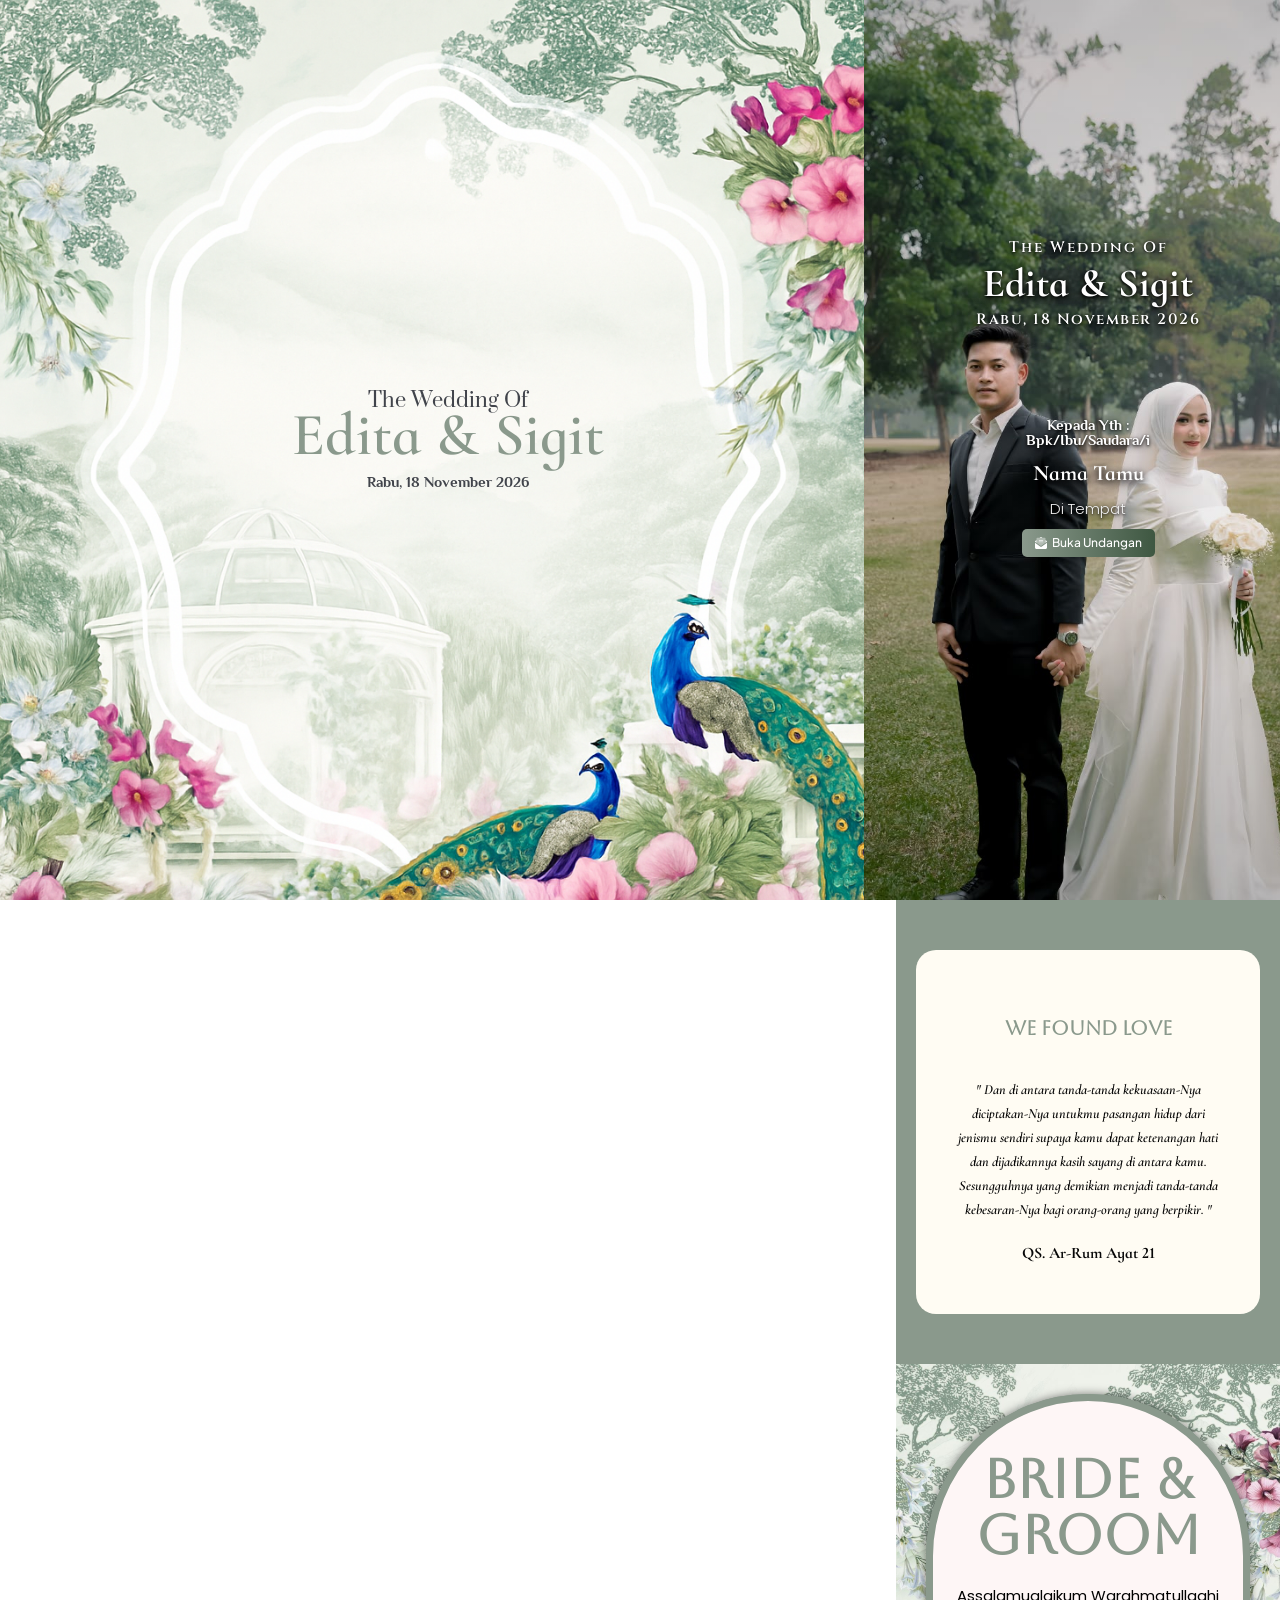
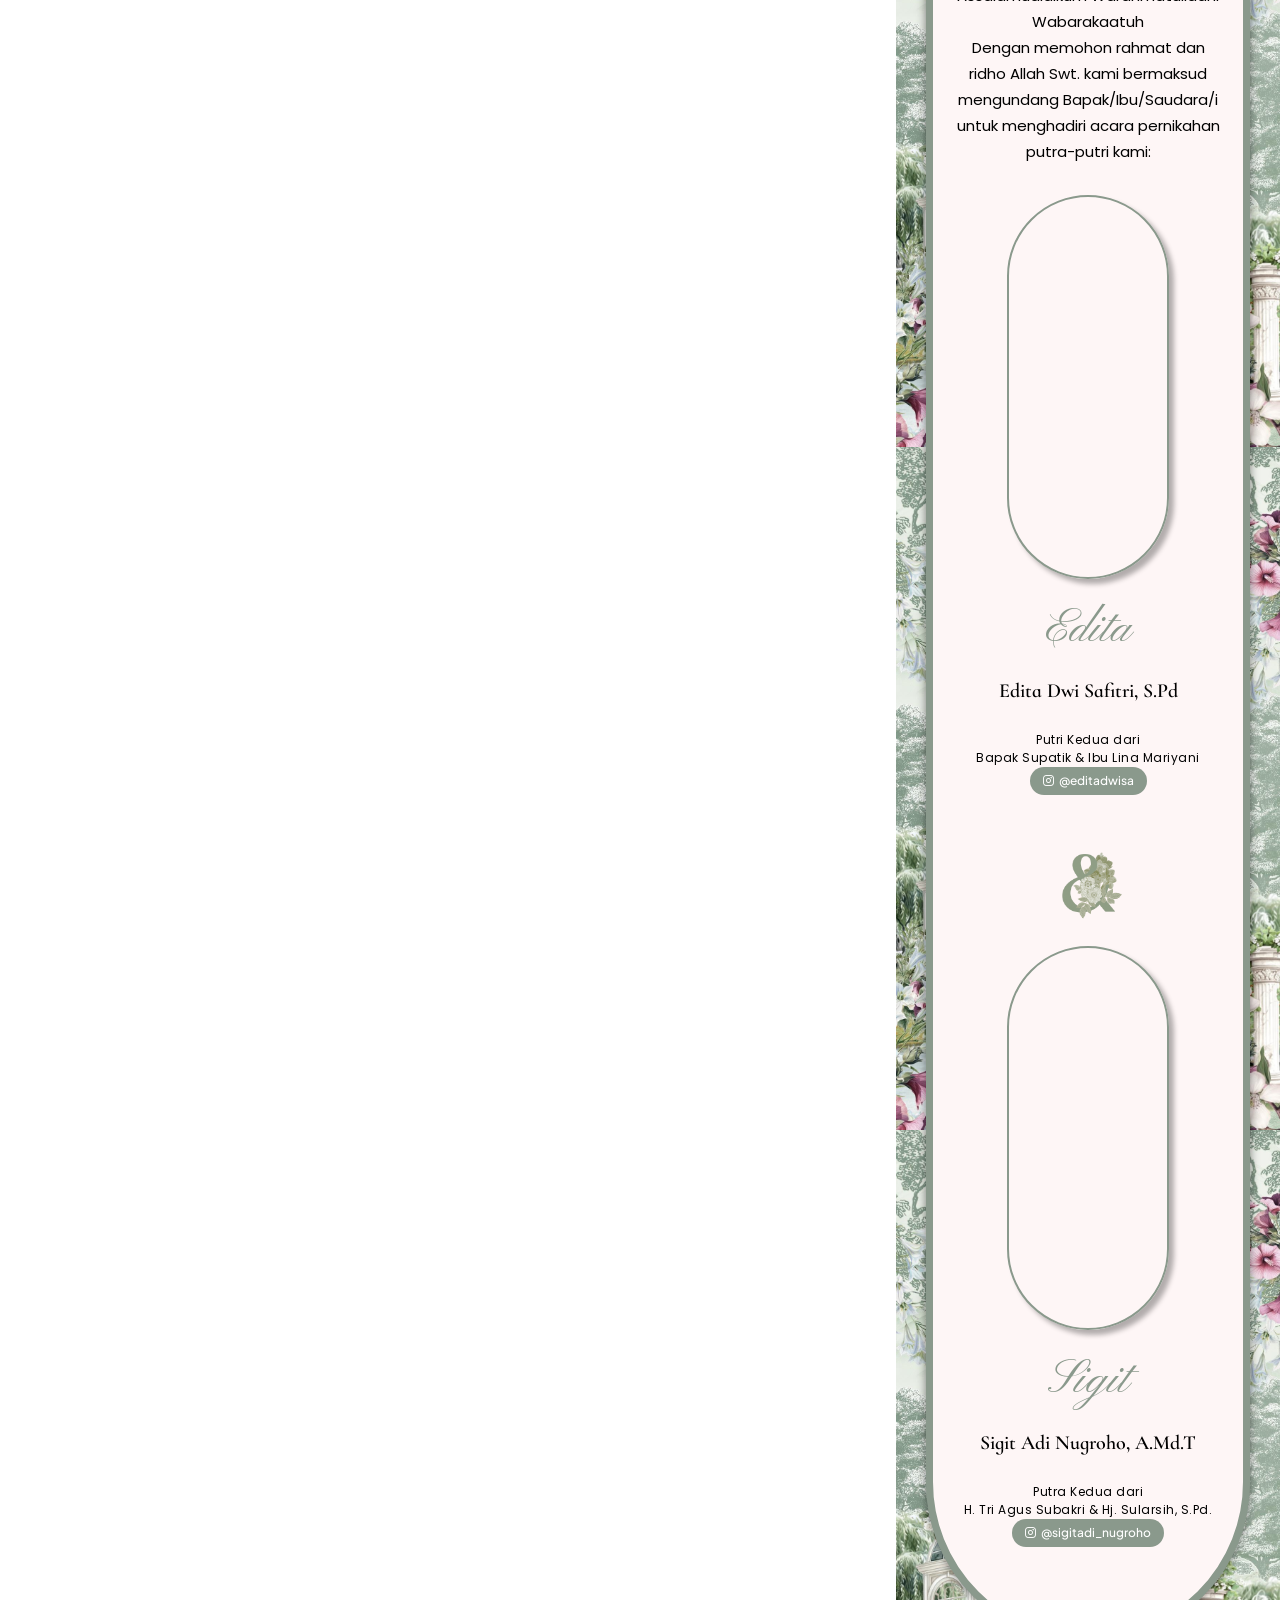
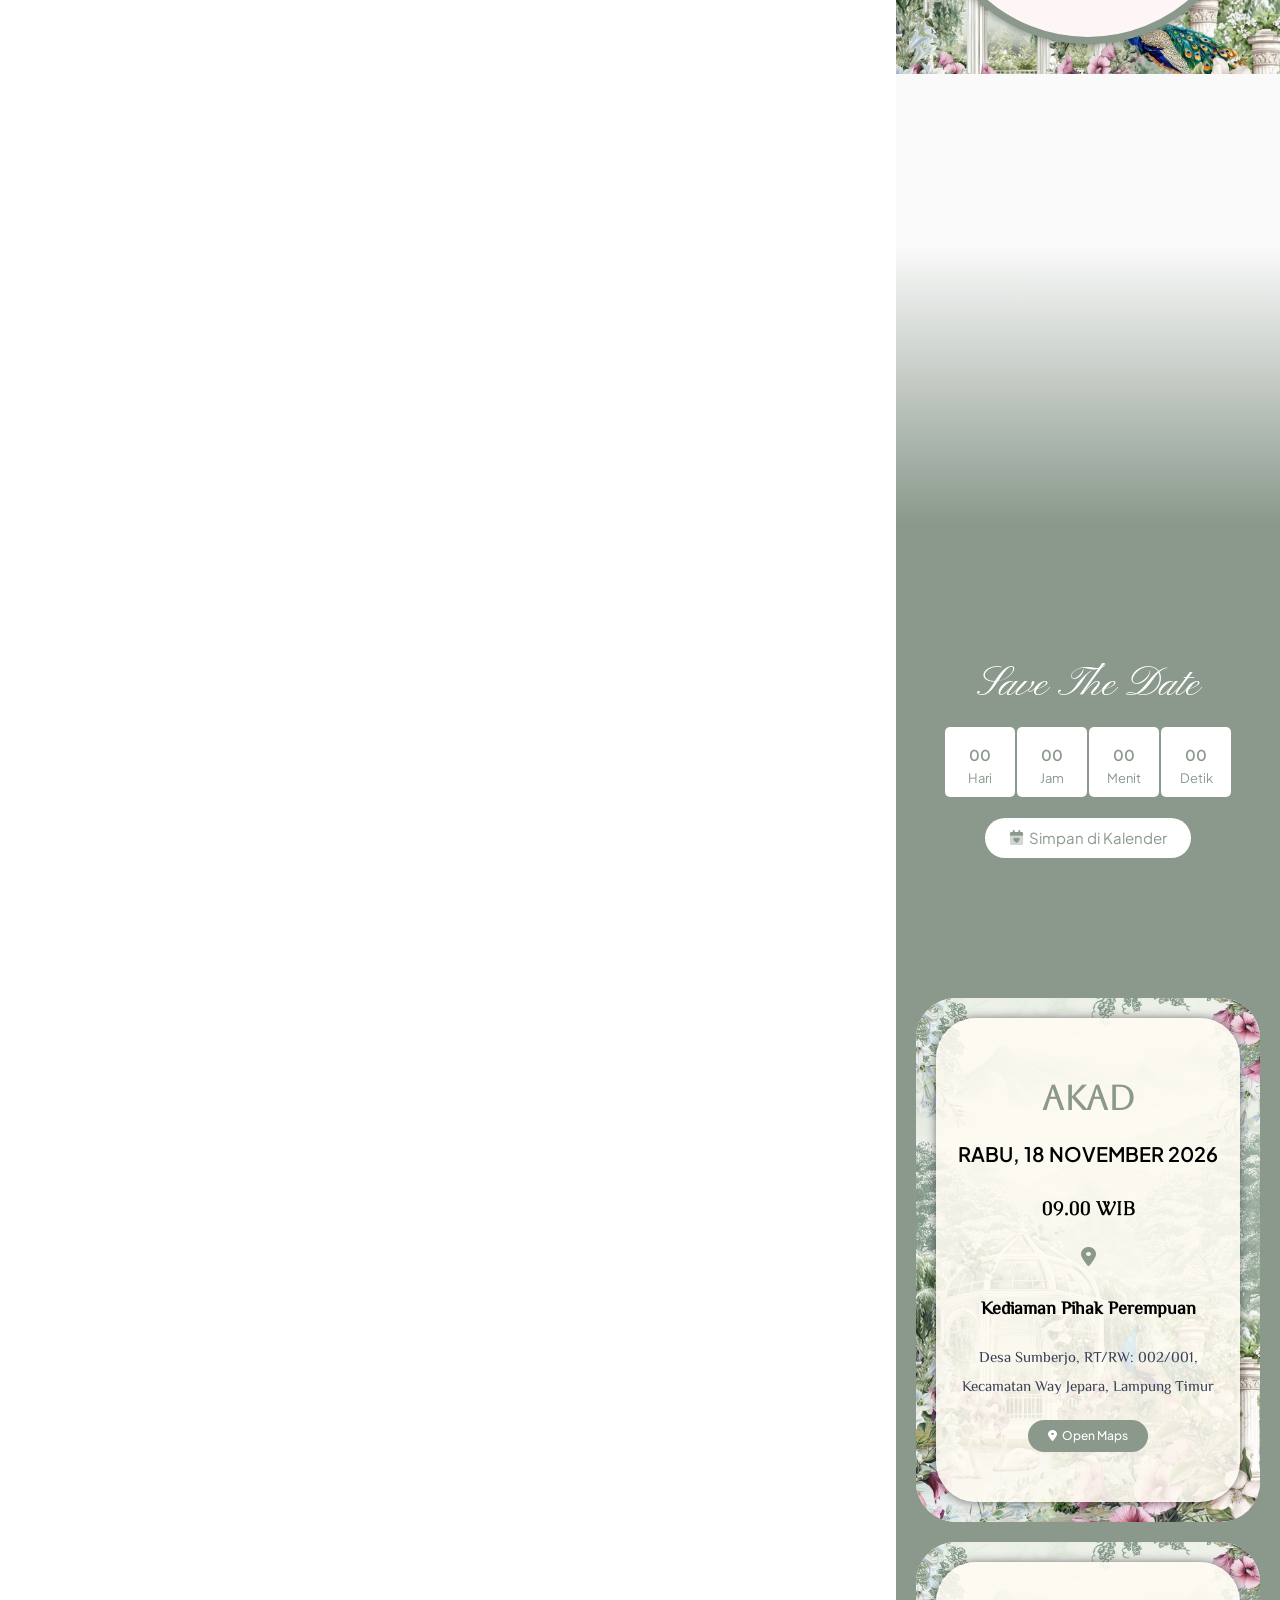
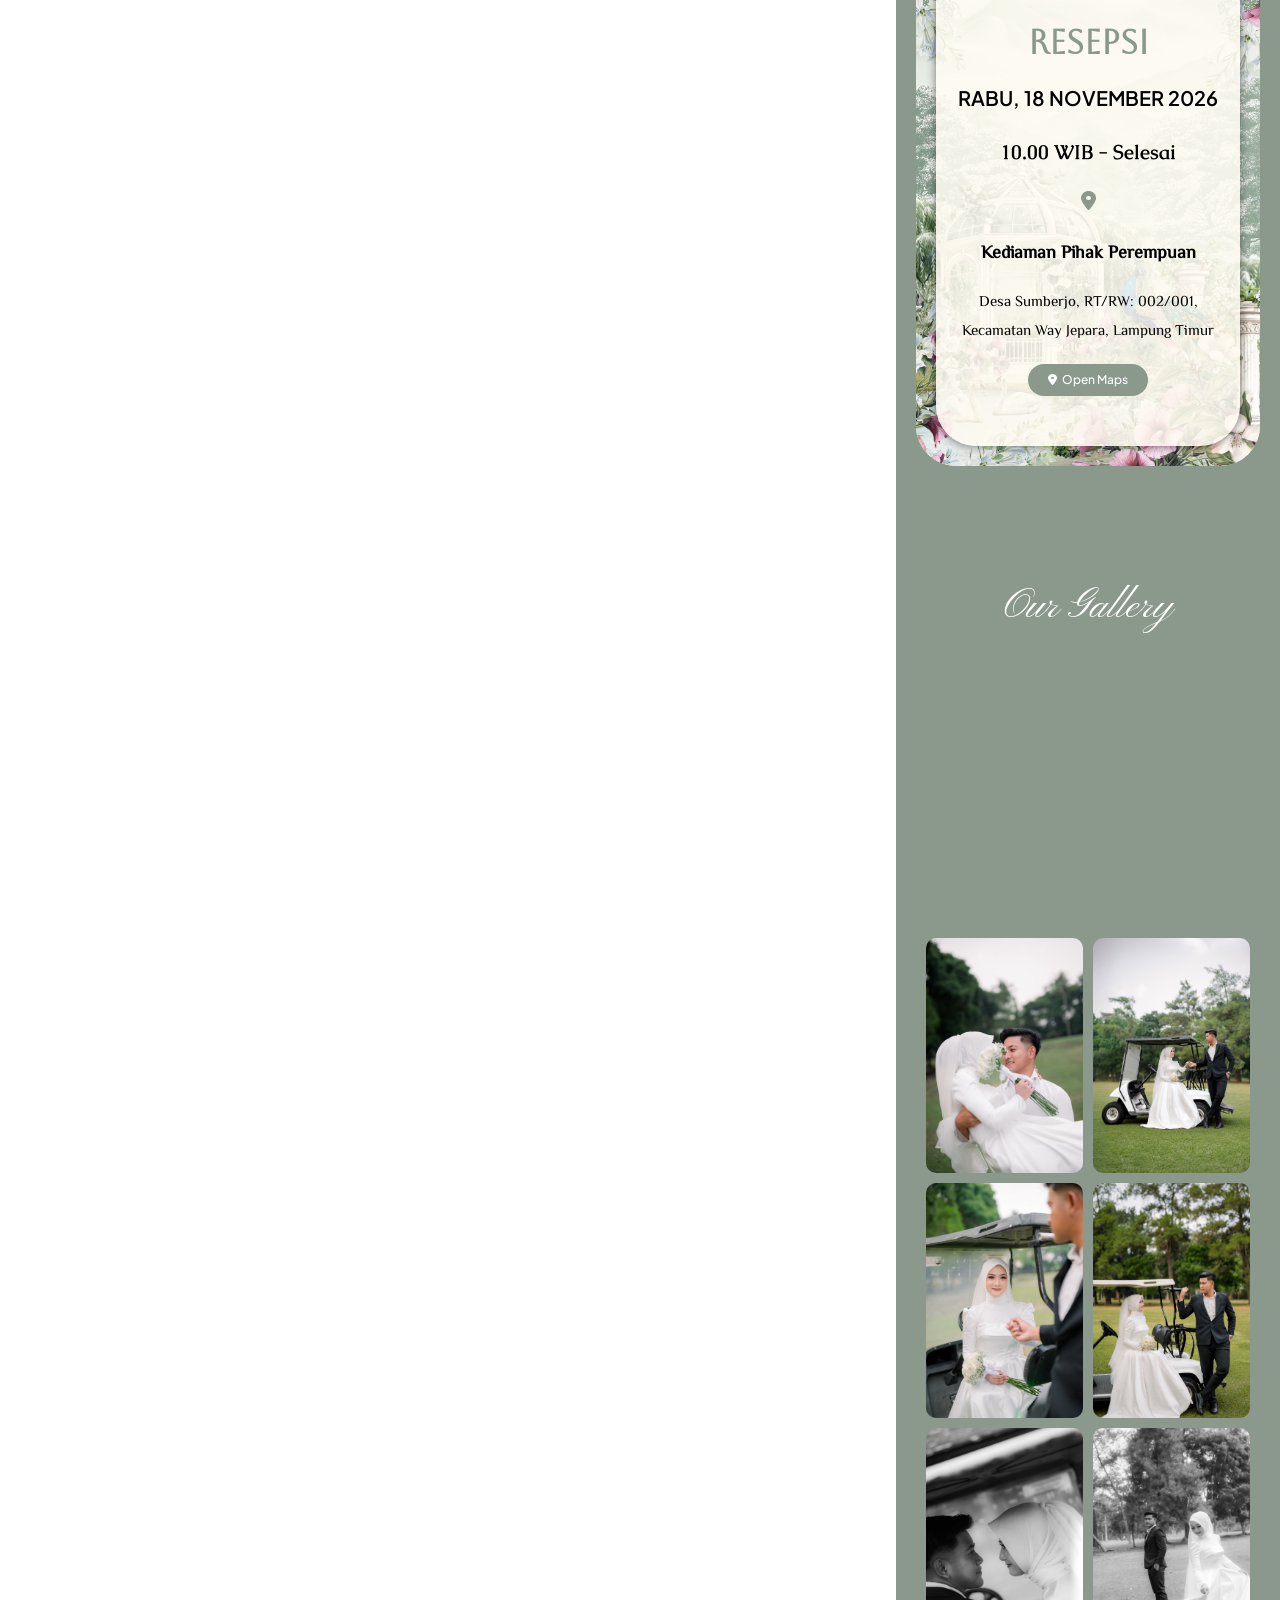
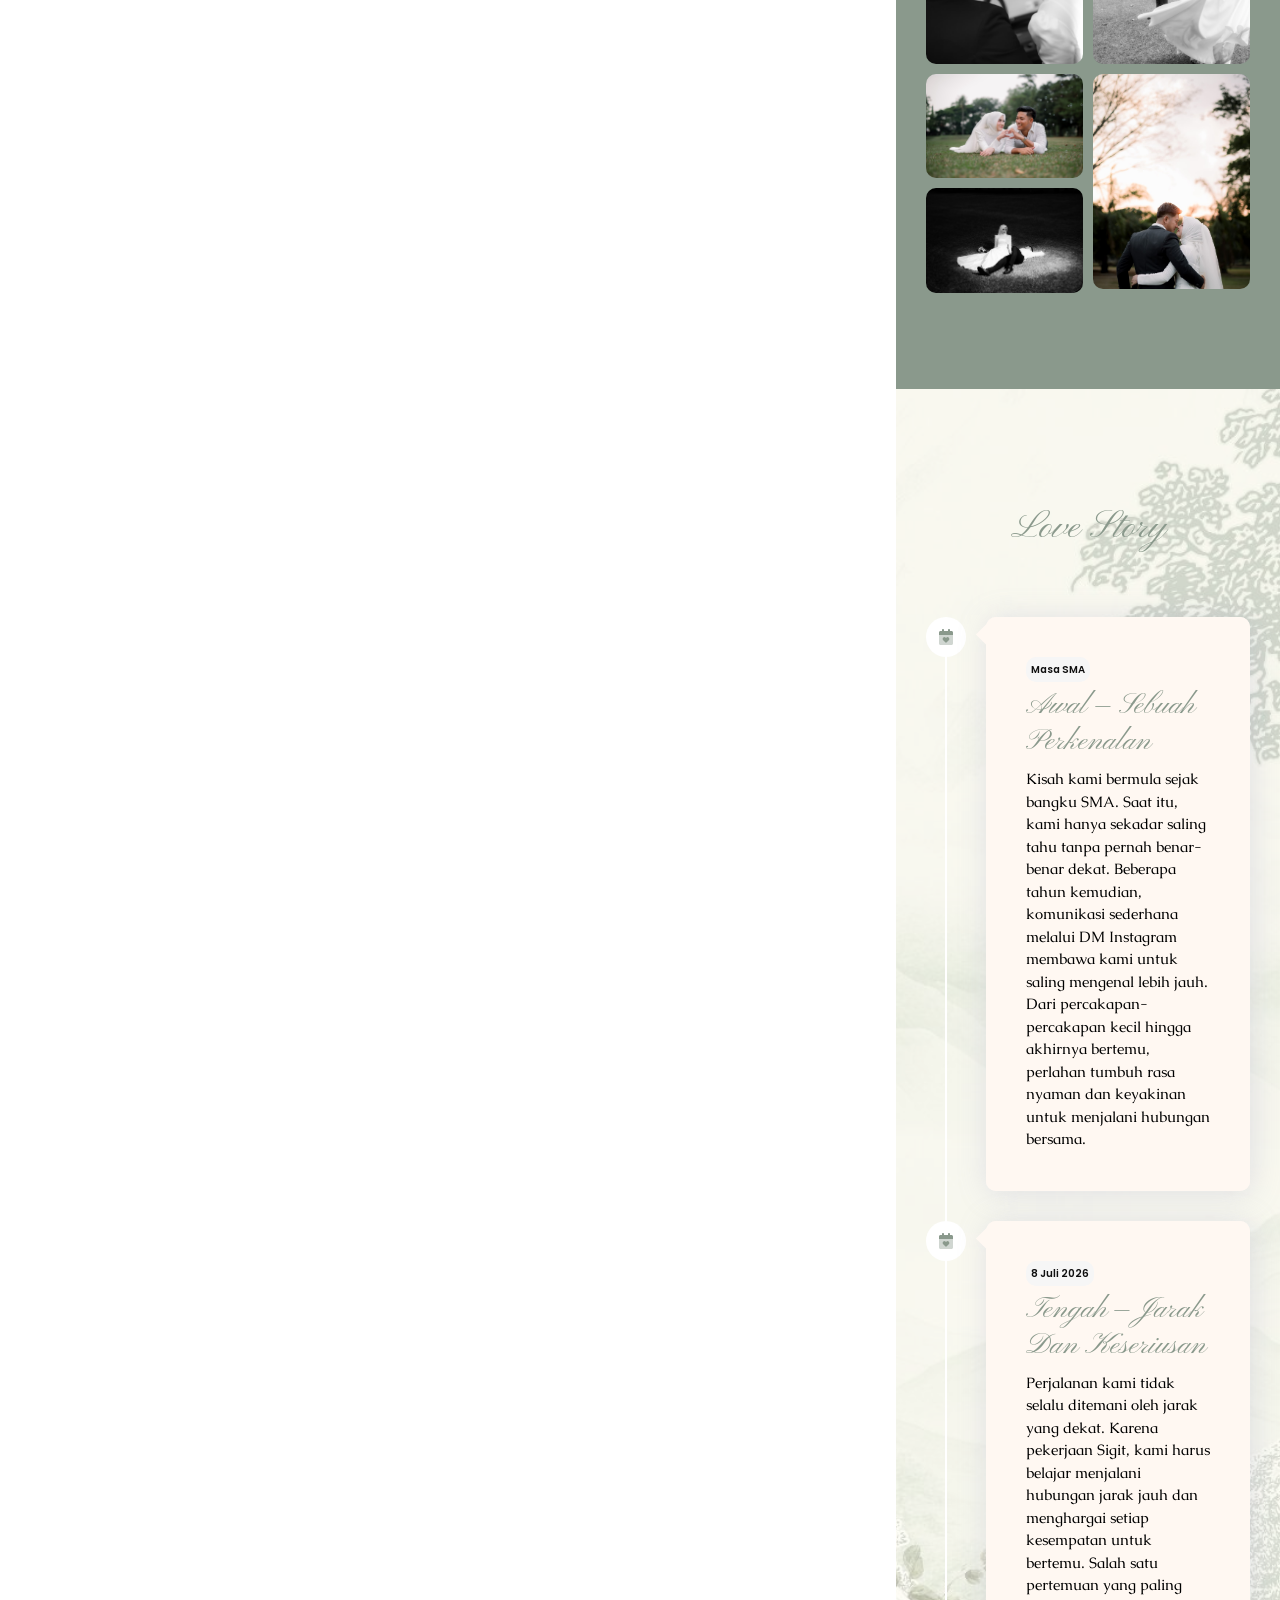
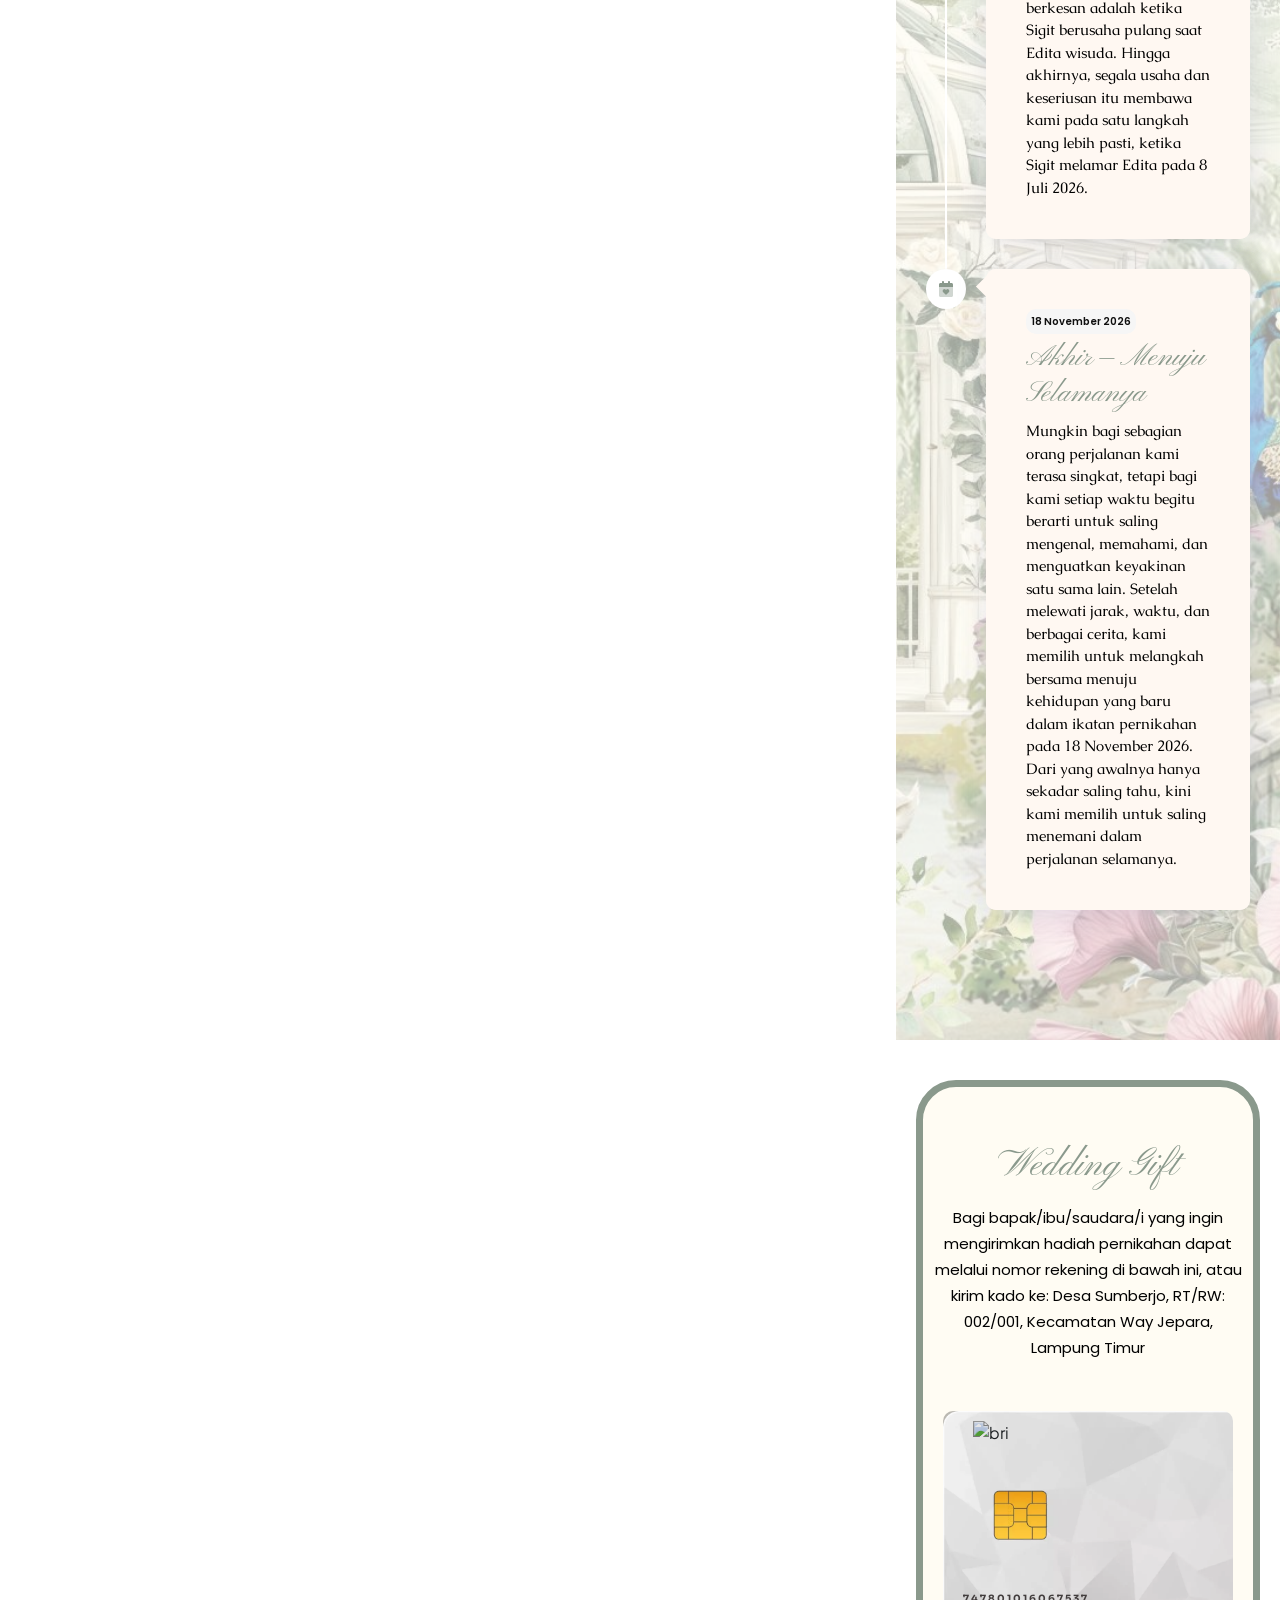
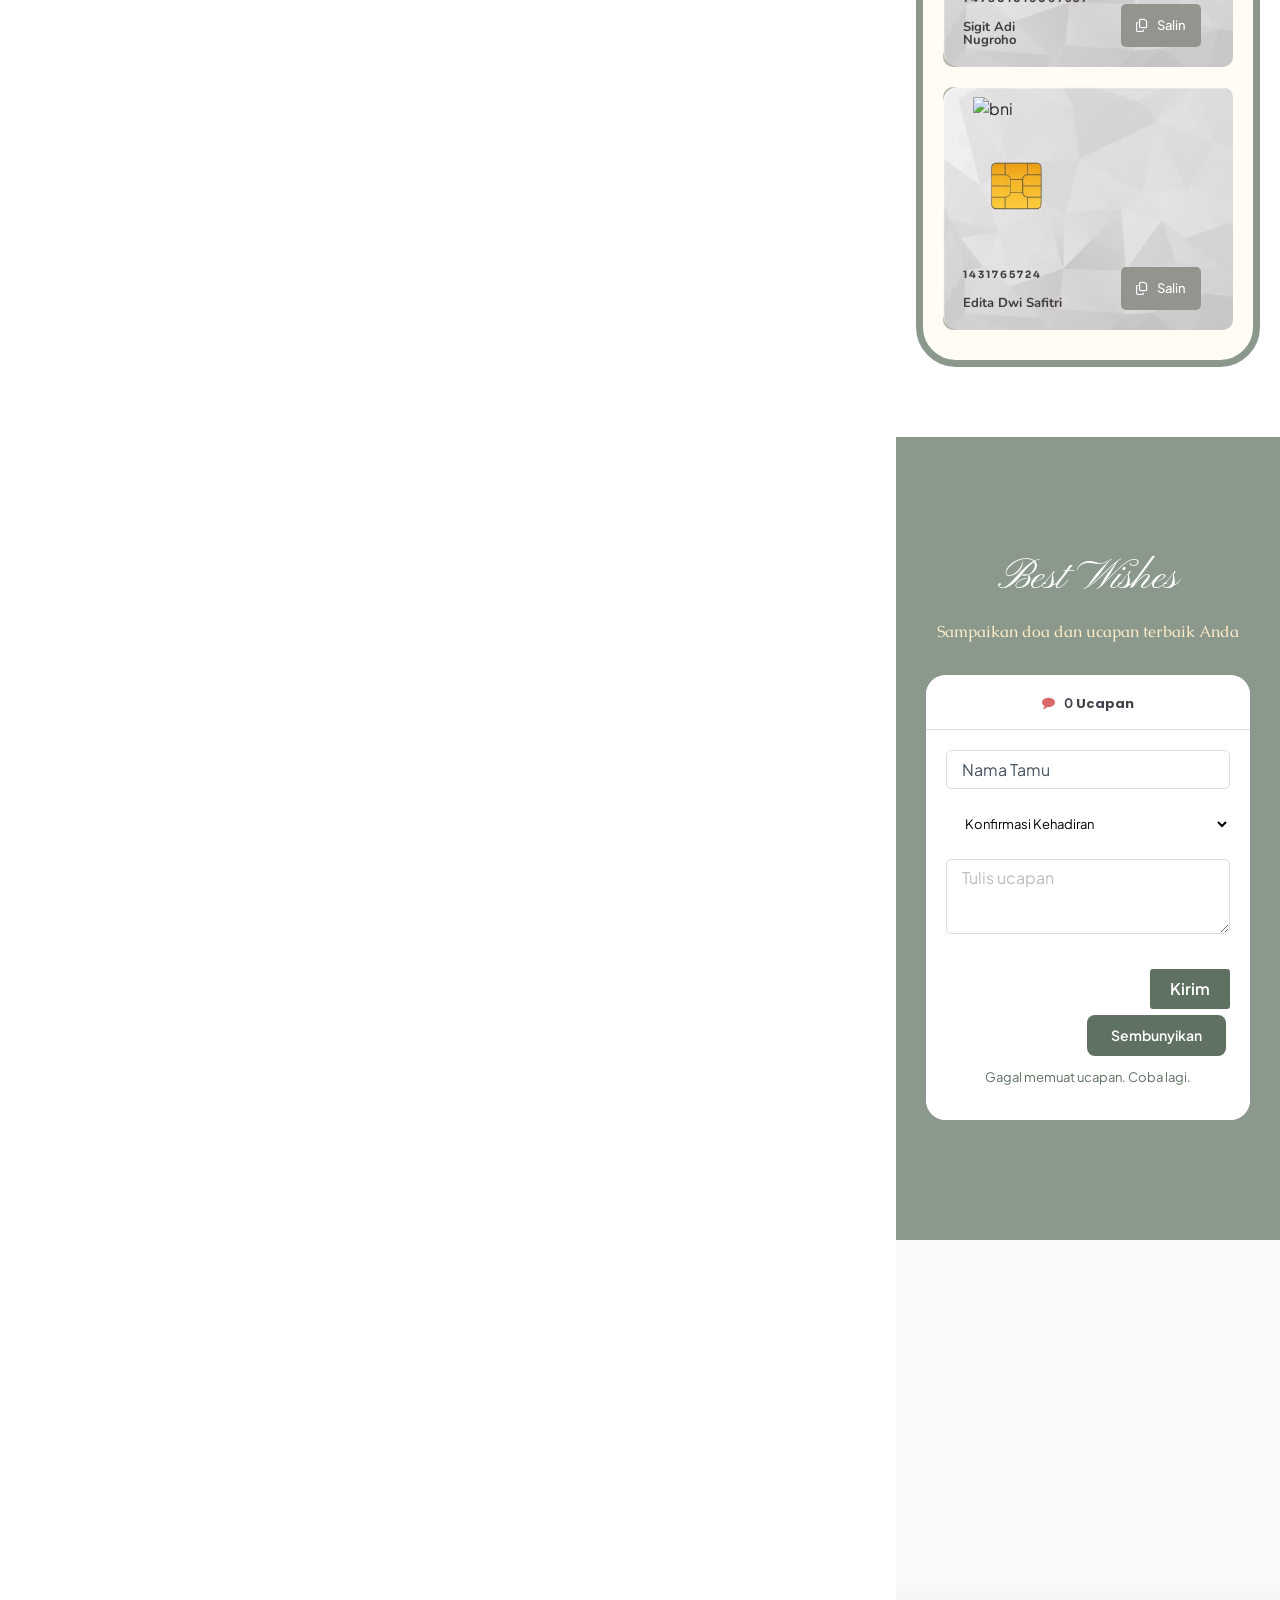
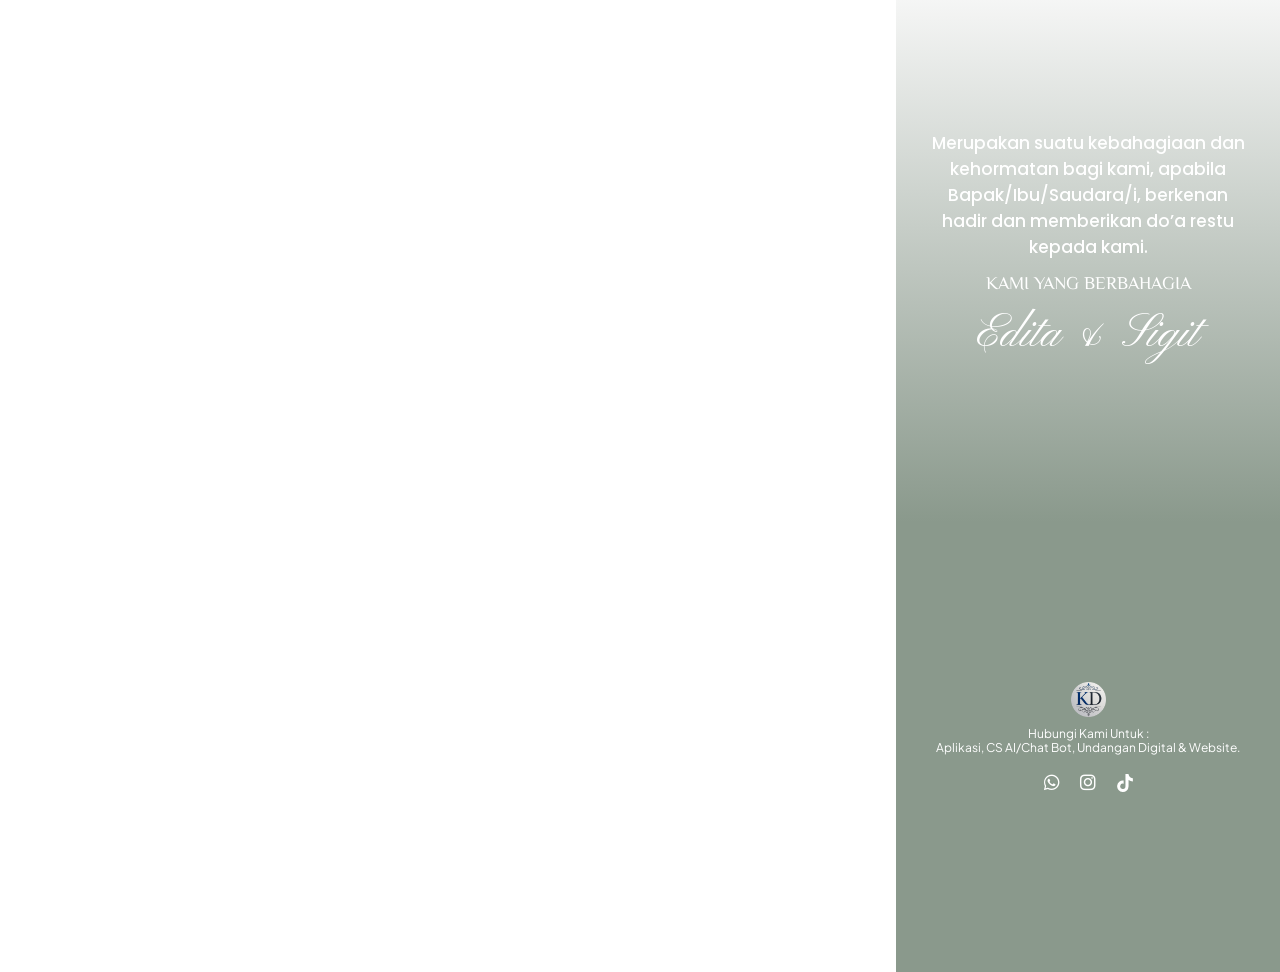
==== commit b0d569fc: "Hapus kotak blur pada cover page, pertahankan teks putih dan shadow yang jelas" ====
--- a/index.html
+++ b/index.html
@@ -1750,16 +1750,14 @@
     text-shadow: 0 1px 3px rgba(0, 0, 0, 0.95), 0 2px 8px rgba(0, 0, 0, 0.8), 0 4px 14px rgba(0, 0, 0, 0.6) !important;
   }
 
-  /* Kartu Glassmorphism untuk Bagian Tamu */
+  /* Bagian Tamu tanpa kotak blur */
   #cover .elementor-element-73605714,
   .elementor-67700 .elementor-element.elementor-element-73605714 {
-    background: rgba(0, 0, 0, 0.32) !important;
-    backdrop-filter: blur(10px) !important;
-    -webkit-backdrop-filter: blur(10px) !important;
-    border: 1px solid rgba(255, 255, 255, 0.28) !important;
-    border-radius: 16px !important;
-    padding: 16px 20px 14px 20px !important;
-    box-shadow: 0 8px 25px rgba(0, 0, 0, 0.3) !important;
+    background: transparent !important;
+    backdrop-filter: none !important;
+    -webkit-backdrop-filter: none !important;
+    border: none !important;
+    box-shadow: none !important;
   }
 
   #cover .elementor-element-ad1f4b9 .elementor-heading-title,
--- a/wp-content/uploads/elementor/css/post-67700.css
+++ b/wp-content/uploads/elementor/css/post-67700.css
@@ -1,4 +1,4 @@
-.elementor-67700 .elementor-element.elementor-element-57555824{--display:flex;--flex-direction:row;--container-widget-width:initial;--container-widget-height:100%;--container-widget-flex-grow:1;--container-widget-align-self:stretch;--flex-wrap-mobile:wrap;--gap:0px 0px;--row-gap:0px;--column-gap:0px;--overflow:hidden;--padding-top:0px;--padding-bottom:0px;--padding-left:0px;--padding-right:0px;}.elementor-67700 .elementor-element.elementor-element-57555824.e-con{--flex-grow:0;--flex-shrink:0;}.elementor-67700 .elementor-element.elementor-element-7bf1f019{--display:flex;--align-items:stretch;--container-widget-width:calc( ( 1 - var( --container-widget-flex-grow ) ) * 100% );--gap:0px 0px;--row-gap:0px;--column-gap:0px;--overflow:hidden;--overlay-opacity:0.5;--padding-top:0px;--padding-bottom:0px;--padding-left:0px;--padding-right:0px;}.elementor-67700 .elementor-element.elementor-element-7bf1f019::before, .elementor-67700 .elementor-element.elementor-element-7bf1f019 > .elementor-background-video-container::before, .elementor-67700 .elementor-element.elementor-element-7bf1f019 > .e-con-inner > .elementor-background-video-container::before, .elementor-67700 .elementor-element.elementor-element-7bf1f019 > .elementor-background-slideshow::before, .elementor-67700 .elementor-element.elementor-element-7bf1f019 > .e-con-inner > .elementor-background-slideshow::before, .elementor-67700 .elementor-element.elementor-element-7bf1f019 > .elementor-motion-effects-container > .elementor-motion-effects-layer::before{--background-overlay:'';}.elementor-67700 .elementor-element.elementor-element-7bf1f019.e-con{--flex-grow:0;--flex-shrink:0;}.elementor-67700 .elementor-element.elementor-element-41fe3938{--display:flex;--min-height:100vh;--justify-content:center;--align-items:center;--container-widget-width:calc( ( 1 - var( --container-widget-flex-grow ) ) * 100% );--gap:20px 20px;--row-gap:20px;--column-gap:20px;--overlay-opacity:0.5;--padding-top:20px;--padding-bottom:20px;--padding-left:20px;--padding-right:20px;}.elementor-67700 .elementor-element.elementor-element-41fe3938:not(.elementor-motion-effects-element-type-background), .elementor-67700 .elementor-element.elementor-element-41fe3938 > .elementor-motion-effects-container > .elementor-motion-effects-layer{background-image:url("../../2025/09/ChatGPT-Image-Sep-18-2025-01_20_24-AM.png");background-position:center center;background-size:cover;}.elementor-67700 .elementor-element.elementor-element-41fe3938::before, .elementor-67700 .elementor-element.elementor-element-41fe3938 > .elementor-background-video-container::before, .elementor-67700 .elementor-element.elementor-element-41fe3938 > .e-con-inner > .elementor-background-video-container::before, .elementor-67700 .elementor-element.elementor-element-41fe3938 > .elementor-background-slideshow::before, .elementor-67700 .elementor-element.elementor-element-41fe3938 > .e-con-inner > .elementor-background-slideshow::before, .elementor-67700 .elementor-element.elementor-element-41fe3938 > .elementor-motion-effects-container > .elementor-motion-effects-layer::before{--background-overlay:'';}.elementor-widget-heading .elementor-heading-title{font-family:var( --e-global-typography-primary-font-family ), Sans-serif;font-weight:var( --e-global-typography-primary-font-weight );color:var( --e-global-color-primary );}.elementor-67700 .elementor-element.elementor-element-7df2c459 > .elementor-widget-container{margin:50px 0px -14px 0px;}.elementor-67700 .elementor-element.elementor-element-7df2c459{text-align:start;}.elementor-67700 .elementor-element.elementor-element-7df2c459 .elementor-heading-title{font-family:"Prata", Sans-serif;font-size:20px;font-weight:200;text-transform:capitalize;color:#41444B;}.elementor-67700 .elementor-element.elementor-element-10938a5d > .elementor-widget-container{margin:0px 0px 0px 0px;}.elementor-67700 .elementor-element.elementor-element-10938a5d{text-align:center;}.elementor-67700 .elementor-element.elementor-element-10938a5d .elementor-heading-title{font-family:"Cormorant Infant", Sans-serif;font-size:60px;font-weight:600;line-height:37px;letter-spacing:0px;word-spacing:1px;color:#8A998C;}.elementor-67700 .elementor-element.elementor-element-315918bb{text-align:start;}.elementor-67700 .elementor-element.elementor-element-315918bb .elementor-heading-title{font-family:"Philosopher", Sans-serif;font-size:15px;font-weight:600;color:#41444B;}.elementor-67700 .elementor-element.elementor-element-6edb20c9{--spacer-size:50px;}.elementor-67700 .elementor-element.elementor-element-57a50cee{--display:flex;--flex-direction:column;--container-widget-width:100%;--container-widget-height:initial;--container-widget-flex-grow:0;--container-widget-align-self:initial;--flex-wrap-mobile:wrap;--gap:0px 0px;--row-gap:0px;--column-gap:0px;--overflow:hidden;--padding-top:0px;--padding-bottom:0px;--padding-left:0px;--padding-right:0px;}.elementor-67700 .elementor-element.elementor-element-3c9e7a3f{--display:flex;--min-height:100vh;--justify-content:center;--align-items:center;--container-widget-width:calc( ( 1 - var( --container-widget-flex-grow ) ) * 100% );--gap:0px 0px;--row-gap:0px;--column-gap:0px;--overflow:hidden;--overlay-opacity:0.5;border-style:none;--border-style:none;--padding-top:30px;--padding-bottom:20px;--padding-left:30px;--padding-right:30px;--z-index:999;}.elementor-67700 .elementor-element.elementor-element-3c9e7a3f:not(.elementor-motion-effects-element-type-background), .elementor-67700 .elementor-element.elementor-element-3c9e7a3f > .elementor-motion-effects-container > .elementor-motion-effects-layer{background-image:url("../../../../coverpage.jpeg");background-position:center center;background-repeat:no-repeat;background-size:cover;}.elementor-67700 .elementor-element.elementor-element-3c9e7a3f::before, .elementor-67700 .elementor-element.elementor-element-3c9e7a3f > .elementor-background-video-container::before, .elementor-67700 .elementor-element.elementor-element-3c9e7a3f > .e-con-inner > .elementor-background-video-container::before, .elementor-67700 .elementor-element.elementor-element-3c9e7a3f > .elementor-background-slideshow::before, .elementor-67700 .elementor-element.elementor-element-3c9e7a3f > .e-con-inner > .elementor-background-slideshow::before, .elementor-67700 .elementor-element.elementor-element-3c9e7a3f > .elementor-motion-effects-container > .elementor-motion-effects-layer::before{--background-overlay:'';}.elementor-67700 .elementor-element.elementor-element-3c9e7a3f.e-con{--align-self:center;}.elementor-67700 .elementor-element.elementor-element-2988236f{--spacer-size:100px;}.elementor-67700 .elementor-element.elementor-element-2e8498df{--display:flex;--justify-content:center;--align-items:center;--container-widget-width:calc( ( 1 - var( --container-widget-flex-grow ) ) * 100% );--gap:10px 10px;--row-gap:10px;--column-gap:10px;--overflow:hidden;--padding-top:80px;--padding-bottom:50px;--padding-left:20px;--padding-right:20px;}.elementor-67700 .elementor-element.elementor-element-2e8498df.e-con{--align-self:center;}.elementor-67700 .elementor-element.elementor-element-7d50c0f4{--spacer-size:50px;}.elementor-67700 .elementor-element.elementor-element-67118bc9 > .elementor-widget-container{margin:0px 0px 0px 0px;}.elementor-67700 .elementor-element.elementor-element-67118bc9{text-align:center;}.elementor-67700 .elementor-element.elementor-element-67118bc9 .elementor-heading-title{font-family:"Cinzel", Sans-serif;font-size:15px;font-weight:600;text-transform:capitalize;color:#FFFFFF;letter-spacing:2px;text-shadow:0 1px 3px rgba(0,0,0,0.95),0 2px 8px rgba(0,0,0,0.8),0 4px 14px rgba(0,0,0,0.6);}.elementor-67700 .elementor-element.elementor-element-487ef43c > .elementor-widget-container{margin:0px 0px 0px 0px;}.elementor-67700 .elementor-element.elementor-element-487ef43c{text-align:center;}.elementor-67700 .elementor-element.elementor-element-487ef43c .elementor-heading-title{font-family:"Cormorant Infant", Sans-serif;font-size:40px;font-weight:700;line-height:37px;letter-spacing:0px;word-spacing:1px;color:#FFFFFF;text-shadow:0 2px 6px rgba(0,0,0,0.95),0 4px 16px rgba(0,0,0,0.85),0 1px 3px rgba(0,0,0,0.95);}.elementor-67700 .elementor-element.elementor-element-41287c3c{text-align:center;}.elementor-67700 .elementor-element.elementor-element-41287c3c .elementor-heading-title{font-family:"Cinzel", Sans-serif;font-size:15px;font-weight:600;color:#FFFFFF;letter-spacing:1.5px;text-shadow:0 1px 3px rgba(0,0,0,0.95),0 2px 8px rgba(0,0,0,0.8),0 4px 14px rgba(0,0,0,0.6);}.elementor-67700 .elementor-element.elementor-element-6bf20fd1{--spacer-size:50px;}.elementor-67700 .elementor-element.elementor-element-277937d8{--display:flex;}.elementor-67700 .elementor-element.elementor-element-73605714{--display:flex;--gap:10px 10px;--row-gap:10px;--column-gap:10px;--border-radius:16px;background:rgba(0,0,0,0.32);backdrop-filter:blur(10px);-webkit-backdrop-filter:blur(10px);border:1px solid rgba(255,255,255,0.28);box-shadow:0 8px 25px rgba(0,0,0,0.3);padding:16px 20px 14px 20px;}.elementor-67700 .elementor-element.elementor-element-ad1f4b9{text-align:center;}.elementor-67700 .elementor-element.elementor-element-ad1f4b9 .elementor-heading-title{font-family:"Philosopher", Sans-serif;font-size:15px;font-weight:600;color:#FFFFFF;text-shadow:0 1px 3px rgba(0,0,0,0.9),0 2px 6px rgba(0,0,0,0.75);}.elementor-67700 .elementor-element.elementor-element-59d50bad > .elementor-widget-container{padding:5px 5px 5px 5px;border-radius:5px 5px 5px 5px;}.elementor-67700 .elementor-element.elementor-element-59d50bad{text-align:center;}.elementor-67700 .elementor-element.elementor-element-59d50bad .elementor-heading-title{font-family:"Cormorant Infant", Sans-serif;font-size:22px;font-weight:700;color:#FFFFFF;text-shadow:0 2px 6px rgba(0,0,0,0.95),0 3px 12px rgba(0,0,0,0.85);}.elementor-67700 .elementor-element.elementor-element-29c8dfd > .elementor-widget-container{margin:0px 0px 0px 0px;}.elementor-67700 .elementor-element.elementor-element-29c8dfd{text-align:center;}.elementor-67700 .elementor-element.elementor-element-29c8dfd .elementor-heading-title{font-family:"Poppins", Sans-serif;font-size:15px;font-weight:300;text-transform:capitalize;line-height:20px;letter-spacing:0px;color:#F0F0F0;text-shadow:0 1px 3px rgba(0,0,0,0.9),0 2px 6px rgba(0,0,0,0.75);}.elementor-widget-button .elementor-button{background-color:var( --e-global-color-accent );font-family:var( --e-global-typography-accent-font-family ), Sans-serif;font-weight:var( --e-global-typography-accent-font-weight );}.elementor-67700 .elementor-element.elementor-element-737f1b99 .elementor-button{background-color:transparent;font-family:"Poppins", Sans-serif;font-size:12px;font-weight:500;fill:#FFFFFF;color:#FFFFFF;background-image:linear-gradient(90deg, #8A998C 0%, #3E5741 100%);border-style:none;border-radius:5px 5px 5px 5px;padding:8px 13px 8px 13px;}.elementor-67700 .elementor-element.elementor-element-737f1b99 > .elementor-widget-container{margin:0px 0px 0px 0px;padding:0px 0px 0px 0px;}.elementor-67700 .elementor-element.elementor-element-737f1b99 .elementor-button-content-wrapper{flex-direction:row;}.elementor-67700 .elementor-element.elementor-element-59dbd73{--display:flex;--gap:10px 10px;--row-gap:10px;--column-gap:10px;--border-radius:10px 10px 10px 10px;}.elementor-67700 .elementor-element.elementor-element-17c776a3{text-align:center;}.elementor-67700 .elementor-element.elementor-element-17c776a3 .elementor-heading-title{font-family:"Philosopher", Sans-serif;font-size:15px;font-weight:600;color:#41444B;}.elementor-67700 .elementor-element.elementor-element-70ec6c4b > .elementor-widget-container{padding:5px 5px 5px 5px;border-radius:5px 5px 5px 5px;}.elementor-67700 .elementor-element.elementor-element-70ec6c4b{text-align:center;}.elementor-67700 .elementor-element.elementor-element-70ec6c4b .elementor-heading-title{font-family:"Cormorant Infant", Sans-serif;font-size:20px;font-weight:700;color:#8A998C;}.elementor-67700 .elementor-element.elementor-element-4e55d0da .elementor-button{background-color:transparent;font-family:"Poppins", Sans-serif;font-size:12px;font-weight:500;fill:#FFFFFF;color:#FFFFFF;background-image:linear-gradient(90deg, #8A998C 0%, #3E5741 100%);border-style:none;border-radius:5px 5px 5px 5px;padding:8px 13px 8px 13px;}.elementor-67700 .elementor-element.elementor-element-4e55d0da > .elementor-widget-container{margin:0px 0px 0px 0px;padding:0px 0px 0px 0px;}.elementor-67700 .elementor-element.elementor-element-4e55d0da .elementor-button-content-wrapper{flex-direction:row;}.elementor-67700 .elementor-element.elementor-element-7d5201de{--spacer-size:100px;}.elementor-67700 .elementor-element.elementor-element-7b74333c{--display:flex;--min-height:100vh;--flex-direction:row;--container-widget-width:calc( ( 1 - var( --container-widget-flex-grow ) ) * 100% );--container-widget-height:100%;--container-widget-flex-grow:1;--container-widget-align-self:stretch;--flex-wrap-mobile:wrap;--align-items:stretch;--gap:0px 0px;--row-gap:0px;--column-gap:0px;--overflow:hidden;--padding-top:50px;--padding-bottom:50px;--padding-left:20px;--padding-right:20px;}.elementor-67700 .elementor-element.elementor-element-7b74333c:not(.elementor-motion-effects-element-type-background), .elementor-67700 .elementor-element.elementor-element-7b74333c > .elementor-motion-effects-container > .elementor-motion-effects-layer{background:url("../../2025/09/Fallback-Garden.jpg") 50% 50%;background-size:cover;}.elementor-67700 .elementor-element.elementor-element-59a215ca{--display:flex;--justify-content:center;--gap:10px 10px;--row-gap:10px;--column-gap:10px;--border-radius:500px 500px 0px 0px;--margin-top:0px;--margin-bottom:0px;--margin-left:20px;--margin-right:20px;--padding-top:0px;--padding-bottom:0px;--padding-left:0px;--padding-right:0px;}.elementor-67700 .elementor-element.elementor-element-689d0f80{--spacer-size:100px;}.elementor-67700 .elementor-element.elementor-element-5965b7d0{text-align:center;}.elementor-67700 .elementor-element.elementor-element-5965b7d0 .elementor-heading-title{font-family:"Cinzel", Sans-serif;font-size:22px;font-weight:500;text-transform:uppercase;color:#41444B;}.elementor-67700 .elementor-element.elementor-element-21d4060d > .elementor-widget-container{margin:10px 0px 0px 0px;}.elementor-67700 .elementor-element.elementor-element-21d4060d{text-align:center;}.elementor-67700 .elementor-element.elementor-element-21d4060d .elementor-heading-title{font-family:"Cormorant Infant", Sans-serif;font-size:80px;font-weight:500;text-transform:uppercase;letter-spacing:0px;color:#8A998C;}.elementor-67700 .elementor-element.elementor-element-661c395d > .elementor-widget-container{margin:10px 0px 0px 0px;}.elementor-67700 .elementor-element.elementor-element-661c395d{text-align:center;}.elementor-67700 .elementor-element.elementor-element-661c395d .elementor-heading-title{font-family:"Cormorant Infant", Sans-serif;font-size:80px;font-weight:500;text-transform:uppercase;letter-spacing:0px;color:#8A998C;}.elementor-67700 .elementor-element.elementor-element-25748fc4{text-align:center;}.elementor-67700 .elementor-element.elementor-element-25748fc4 .elementor-heading-title{font-family:"Cinzel", Sans-serif;font-size:50px;font-weight:500;text-transform:uppercase;color:#8A998C;}.elementor-67700 .elementor-element.elementor-element-7ec393bc > .elementor-widget-container{margin:10px 0px 0px 0px;}.elementor-67700 .elementor-element.elementor-element-7ec393bc{text-align:center;}.elementor-67700 .elementor-element.elementor-element-7ec393bc .elementor-heading-title{font-family:"Cormorant Infant", Sans-serif;font-size:80px;font-weight:500;text-transform:uppercase;letter-spacing:0px;color:#8A998C;}.elementor-67700 .elementor-element.elementor-element-2eed6100 > .elementor-widget-container{margin:10px 0px 0px 0px;}.elementor-67700 .elementor-element.elementor-element-2eed6100{text-align:center;}.elementor-67700 .elementor-element.elementor-element-2eed6100 .elementor-heading-title{font-family:"Cormorant Infant", Sans-serif;font-size:80px;font-weight:500;text-transform:uppercase;letter-spacing:0px;color:#8A998C;}.elementor-67700 .elementor-element.elementor-element-5c033490{text-align:center;}.elementor-67700 .elementor-element.elementor-element-5c033490 .elementor-heading-title{font-family:"Cinzel", Sans-serif;font-size:22px;font-weight:500;text-transform:uppercase;color:#41444B;}.elementor-67700 .elementor-element.elementor-element-5bcd1ef8{--spacer-size:129px;}.elementor-67700 .elementor-element.elementor-element-3c05ce91{--display:flex;--flex-direction:row;--container-widget-width:calc( ( 1 - var( --container-widget-flex-grow ) ) * 100% );--container-widget-height:100%;--container-widget-flex-grow:1;--container-widget-align-self:stretch;--flex-wrap-mobile:wrap;--align-items:stretch;--gap:0px 0px;--row-gap:0px;--column-gap:0px;--overflow:hidden;--overlay-opacity:1;--margin-top:0px;--margin-bottom:0px;--margin-left:0px;--margin-right:0px;--padding-top:50px;--padding-bottom:50px;--padding-left:0px;--padding-right:0px;}.elementor-67700 .elementor-element.elementor-element-3c05ce91:not(.elementor-motion-effects-element-type-background), .elementor-67700 .elementor-element.elementor-element-3c05ce91 > .elementor-motion-effects-container > .elementor-motion-effects-layer{background-color:#8A998C;}.elementor-67700 .elementor-element.elementor-element-3c05ce91::before, .elementor-67700 .elementor-element.elementor-element-3c05ce91 > .elementor-background-video-container::before, .elementor-67700 .elementor-element.elementor-element-3c05ce91 > .e-con-inner > .elementor-background-video-container::before, .elementor-67700 .elementor-element.elementor-element-3c05ce91 > .elementor-background-slideshow::before, .elementor-67700 .elementor-element.elementor-element-3c05ce91 > .e-con-inner > .elementor-background-slideshow::before, .elementor-67700 .elementor-element.elementor-element-3c05ce91 > .elementor-motion-effects-container > .elementor-motion-effects-layer::before{--background-overlay:'';}.elementor-67700 .elementor-element.elementor-element-eb30a00{--display:flex;--overlay-opacity:0.2;border-style:none;--border-style:none;--border-radius:20px 20px 20px 20px;--margin-top:0px;--margin-bottom:0px;--margin-left:20px;--margin-right:20px;--padding-top:50px;--padding-bottom:50px;--padding-left:40px;--padding-right:040px;}.elementor-67700 .elementor-element.elementor-element-eb30a00:not(.elementor-motion-effects-element-type-background), .elementor-67700 .elementor-element.elementor-element-eb30a00 > .elementor-motion-effects-container > .elementor-motion-effects-layer{background-color:#FFFCF3;}.elementor-67700 .elementor-element.elementor-element-eb30a00::before, .elementor-67700 .elementor-element.elementor-element-eb30a00 > .elementor-background-video-container::before, .elementor-67700 .elementor-element.elementor-element-eb30a00 > .e-con-inner > .elementor-background-video-container::before, .elementor-67700 .elementor-element.elementor-element-eb30a00 > .elementor-background-slideshow::before, .elementor-67700 .elementor-element.elementor-element-eb30a00 > .e-con-inner > .elementor-background-slideshow::before, .elementor-67700 .elementor-element.elementor-element-eb30a00 > .elementor-motion-effects-container > .elementor-motion-effects-layer::before{--background-overlay:'';}.elementor-67700 .elementor-element.elementor-element-aeb6c3d > .elementor-widget-container{margin:0px 0px 0px 0px;padding:0px 10px 0px 10px;}.elementor-67700 .elementor-element.elementor-element-aeb6c3d{z-index:999;text-align:center;}.elementor-67700 .elementor-element.elementor-element-aeb6c3d .elementor-heading-title{font-family:"Aboreto", Sans-serif;font-size:20px;font-weight:600;text-transform:capitalize;line-height:56px;letter-spacing:0px;color:#8A998C;}.elementor-67700 .elementor-element.elementor-element-5c87e0a2 > .elementor-widget-container{margin:0px 0px 0px 0px;padding:0px 0px 0px 0px;}.elementor-67700 .elementor-element.elementor-element-5c87e0a2{text-align:center;}.elementor-67700 .elementor-element.elementor-element-5c87e0a2 .elementor-heading-title{font-family:"Cormorant Infant", Sans-serif;font-size:14px;font-weight:600;font-style:italic;line-height:1.3em;color:#070707;}.elementor-67700 .elementor-element.elementor-element-12ef60b1 > .elementor-widget-container{margin:0px 0px 0px 0px;padding:0px 0px 0px 0px;}.elementor-67700 .elementor-element.elementor-element-12ef60b1{text-align:center;}.elementor-67700 .elementor-element.elementor-element-12ef60b1 .elementor-heading-title{font-family:"Cormorant Infant", Sans-serif;font-size:14px;font-weight:600;font-style:italic;line-height:1.3em;color:#070707;}.elementor-67700 .elementor-element.elementor-element-431f967a > .elementor-widget-container{margin:0px 0px 0px 0px;padding:0px 30px 0px 30px;}.elementor-67700 .elementor-element.elementor-element-431f967a{text-align:center;}.elementor-67700 .elementor-element.elementor-element-431f967a .elementor-heading-title{font-family:"Cormorant Infant", Sans-serif;font-size:16px;font-weight:700;line-height:1.3em;color:#070707;}.elementor-67700 .elementor-element.elementor-element-19ab08b{--display:flex;--flex-direction:row;--container-widget-width:calc( ( 1 - var( --container-widget-flex-grow ) ) * 100% );--container-widget-height:100%;--container-widget-flex-grow:1;--container-widget-align-self:stretch;--flex-wrap-mobile:wrap;--align-items:stretch;--gap:0px 0px;--row-gap:0px;--column-gap:0px;--overflow:hidden;--padding-top:0px;--padding-bottom:0px;--padding-left:0px;--padding-right:0px;}.elementor-67700 .elementor-element.elementor-element-19ab08b:not(.elementor-motion-effects-element-type-background), .elementor-67700 .elementor-element.elementor-element-19ab08b > .elementor-motion-effects-container > .elementor-motion-effects-layer{background-color:#FFFAF5E8;background-image:url("../../2025/09/Design-Garden.jpg");background-position:top center;background-size:contain;}.elementor-67700 .elementor-element.elementor-element-61b94a89{--display:flex;--overlay-opacity:1;border-style:solid;--border-style:solid;border-width:7px 7px 7px 7px;--border-top-width:7px;--border-right-width:7px;--border-bottom-width:7px;--border-left-width:7px;border-color:#8A998C;--border-color:#8A998C;--border-radius:200px 200px 200px 200px;box-shadow:0px 0px 10px 0px rgba(0,0,0,0.5);--margin-top:30px;--margin-bottom:30px;--margin-left:30px;--margin-right:30px;--padding-top:50px;--padding-bottom:80px;--padding-left:20px;--padding-right:20px;}.elementor-67700 .elementor-element.elementor-element-61b94a89:not(.elementor-motion-effects-element-type-background), .elementor-67700 .elementor-element.elementor-element-61b94a89 > .elementor-motion-effects-container > .elementor-motion-effects-layer{background-color:#FFFCF3;}.elementor-67700 .elementor-element.elementor-element-61b94a89::before, .elementor-67700 .elementor-element.elementor-element-61b94a89 > .elementor-background-video-container::before, .elementor-67700 .elementor-element.elementor-element-61b94a89 > .e-con-inner > .elementor-background-video-container::before, .elementor-67700 .elementor-element.elementor-element-61b94a89 > .elementor-background-slideshow::before, .elementor-67700 .elementor-element.elementor-element-61b94a89 > .e-con-inner > .elementor-background-slideshow::before, .elementor-67700 .elementor-element.elementor-element-61b94a89 > .elementor-motion-effects-container > .elementor-motion-effects-layer::before{background-color:#FEF6F6;--background-overlay:'';}.elementor-67700 .elementor-element.elementor-element-6a59563f > .elementor-widget-container{margin:0px 0px 0px 0px;padding:0px 10px 0px 10px;}.elementor-67700 .elementor-element.elementor-element-6a59563f{z-index:999;text-align:center;}.elementor-67700 .elementor-element.elementor-element-6a59563f .elementor-heading-title{font-family:"Aboreto", Sans-serif;font-size:54px;font-weight:600;text-transform:capitalize;line-height:56px;letter-spacing:0px;color:#8A998C;}.elementor-67700 .elementor-element.elementor-element-20b04248 > .elementor-widget-container{margin:0px 0px 10px 0px;}.elementor-67700 .elementor-element.elementor-element-20b04248{text-align:center;}.elementor-67700 .elementor-element.elementor-element-20b04248 .elementor-heading-title{font-family:"Poppins", Sans-serif;font-size:15px;font-weight:400;line-height:26px;color:#000000;}.elementor-67700 .elementor-element.elementor-element-4ca92ba4{--display:flex;--flex-direction:row;--container-widget-width:initial;--container-widget-height:100%;--container-widget-flex-grow:1;--container-widget-align-self:stretch;--flex-wrap-mobile:wrap;--gap:0px 0px;--row-gap:0px;--column-gap:0px;--padding-top:0px;--padding-bottom:0px;--padding-left:0px;--padding-right:0px;}.elementor-67700 .elementor-element.elementor-element-3519acc{--display:flex;}.elementor-67700 .elementor-element.elementor-element-4ff52c2d{--display:flex;--justify-content:center;--align-items:center;--container-widget-width:calc( ( 1 - var( --container-widget-flex-grow ) ) * 100% );border-style:solid;--border-style:solid;border-width:2px 2px 2px 2px;--border-top-width:2px;--border-right-width:2px;--border-bottom-width:2px;--border-left-width:2px;border-color:#8A998C;--border-color:#8A998C;--border-radius:500px 500px 500px 500px;box-shadow:5px 5px 5px 0px rgba(0, 0, 0, 0.3);}.elementor-67700 .elementor-element.elementor-element-4ff52c2d.e-con{--align-self:center;}.elementor-67700 .elementor-element.elementor-element-67a8792d{--spacer-size:40vh;}.elementor-67700 .elementor-element.elementor-element-65467a70{--display:flex;}.elementor-67700 .elementor-element.elementor-element-7d2c10bf > .elementor-widget-container{margin:0px 0px 0px 0px;padding:0px 0px 0px 0px;}.elementor-67700 .elementor-element.elementor-element-7d2c10bf{text-align:center;}.elementor-67700 .elementor-element.elementor-element-7d2c10bf .elementor-heading-title{font-family:"Pinyon Script", Sans-serif;font-size:48px;font-weight:500;line-height:1.3em;color:#8A998C;}.elementor-67700 .elementor-element.elementor-element-30612f5c > .elementor-widget-container{margin:0px 0px 0px 0px;padding:0px 0px 0px 0px;}.elementor-67700 .elementor-element.elementor-element-30612f5c{text-align:center;}.elementor-67700 .elementor-element.elementor-element-30612f5c .elementor-heading-title{font-family:"Cormorant Infant", Sans-serif;font-size:20px;font-weight:600;line-height:1em;color:#000000;}.elementor-67700 .elementor-element.elementor-element-3db85c71{--display:flex;--gap:0px 0px;--row-gap:0px;--column-gap:0px;}.elementor-67700 .elementor-element.elementor-element-2485f8f9 > .elementor-widget-container{margin:0px 0px 0px 0px;padding:0px 0px 0px 0px;}.elementor-67700 .elementor-element.elementor-element-2485f8f9{text-align:center;}.elementor-67700 .elementor-element.elementor-element-2485f8f9 .elementor-heading-title{font-family:"Poppins", Sans-serif;font-size:12px;font-weight:normal;text-transform:none;font-style:normal;text-decoration:none;line-height:1.5em;letter-spacing:0.5px;color:#000000;}.elementor-67700 .elementor-element.elementor-element-6e365d21 > .elementor-widget-container{margin:0px 0px 0px 0px;padding:0px 0px 0px 0px;}.elementor-67700 .elementor-element.elementor-element-6e365d21{text-align:center;}.elementor-67700 .elementor-element.elementor-element-6e365d21 .elementor-heading-title{font-family:"Poppins", Sans-serif;font-size:12px;font-weight:normal;text-transform:none;font-style:normal;text-decoration:none;line-height:1.5em;letter-spacing:0.5px;color:#000000;}.elementor-67700 .elementor-element.elementor-element-60583596 .elementor-button{background-color:#8A998C;font-family:"Poppins", Sans-serif;font-size:12px;font-weight:500;fill:#FFFFFF;color:#FFFFFF;border-style:none;border-radius:20px 20px 20px 20px;padding:8px 13px 8px 13px;}.elementor-67700 .elementor-element.elementor-element-60583596 > .elementor-widget-container{margin:0px 0px 0px 0px;padding:0px 0px 0px 0px;}.elementor-67700 .elementor-element.elementor-element-60583596 .elementor-button-content-wrapper{flex-direction:row;}.elementor-widget-image .widget-image-caption{color:var( --e-global-color-text );font-family:var( --e-global-typography-text-font-family ), Sans-serif;font-weight:var( --e-global-typography-text-font-weight );}.elementor-67700 .elementor-element.elementor-element-4832fd55 > .elementor-widget-container{margin:20px 0px 0px 0px;}.elementor-67700 .elementor-element.elementor-element-4832fd55{z-index:9;}.elementor-67700 .elementor-element.elementor-element-4832fd55 img{max-width:30%;border-style:none;border-radius:0px 0px 0px 0px;}.elementor-67700 .elementor-element.elementor-element-4dc73500{--display:flex;--flex-direction:row;--container-widget-width:initial;--container-widget-height:100%;--container-widget-flex-grow:1;--container-widget-align-self:stretch;--flex-wrap-mobile:wrap;--gap:0px 0px;--row-gap:0px;--column-gap:0px;--padding-top:0px;--padding-bottom:0px;--padding-left:0px;--padding-right:0px;}.elementor-67700 .elementor-element.elementor-element-29139a56{--display:flex;}.elementor-67700 .elementor-element.elementor-element-ab0b5f5{--display:flex;--justify-content:center;--align-items:center;--container-widget-width:calc( ( 1 - var( --container-widget-flex-grow ) ) * 100% );border-style:solid;--border-style:solid;border-width:2px 2px 2px 2px;--border-top-width:2px;--border-right-width:2px;--border-bottom-width:2px;--border-left-width:2px;border-color:#8A998C;--border-color:#8A998C;--border-radius:500px 500px 500px 500px;box-shadow:5px 5px 5px 0px rgba(0, 0, 0, 0.3);}.elementor-67700 .elementor-element.elementor-element-ab0b5f5.e-con{--align-self:center;}.elementor-67700 .elementor-element.elementor-element-2e890624{--spacer-size:40vh;}.elementor-67700 .elementor-element.elementor-element-482fddda{--display:flex;}.elementor-67700 .elementor-element.elementor-element-7fe0883b > .elementor-widget-container{margin:0px 0px 0px 0px;padding:0px 0px 0px 0px;}.elementor-67700 .elementor-element.elementor-element-7fe0883b{text-align:center;}.elementor-67700 .elementor-element.elementor-element-7fe0883b .elementor-heading-title{font-family:"Pinyon Script", Sans-serif;font-size:48px;font-weight:500;line-height:1.3em;color:#8A998C;}.elementor-67700 .elementor-element.elementor-element-21a63873 > .elementor-widget-container{margin:0px 0px 0px 0px;padding:0px 0px 0px 0px;}.elementor-67700 .elementor-element.elementor-element-21a63873{text-align:center;}.elementor-67700 .elementor-element.elementor-element-21a63873 .elementor-heading-title{font-family:"Cormorant Infant", Sans-serif;font-size:20px;font-weight:600;line-height:1em;color:#000000;}.elementor-67700 .elementor-element.elementor-element-47d15eb5{--display:flex;--gap:0px 0px;--row-gap:0px;--column-gap:0px;}.elementor-67700 .elementor-element.elementor-element-63bc70c9 > .elementor-widget-container{margin:0px 0px 0px 0px;padding:0px 0px 0px 0px;}.elementor-67700 .elementor-element.elementor-element-63bc70c9{text-align:center;}.elementor-67700 .elementor-element.elementor-element-63bc70c9 .elementor-heading-title{font-family:"Poppins", Sans-serif;font-size:12px;font-weight:normal;text-transform:none;font-style:normal;text-decoration:none;line-height:1.5em;letter-spacing:0.5px;color:#000000;}.elementor-67700 .elementor-element.elementor-element-3d1241aa > .elementor-widget-container{margin:0px 0px 0px 0px;padding:0px 0px 0px 0px;}.elementor-67700 .elementor-element.elementor-element-3d1241aa{text-align:center;}.elementor-67700 .elementor-element.elementor-element-3d1241aa .elementor-heading-title{font-family:"Poppins", Sans-serif;font-size:12px;font-weight:normal;text-transform:none;font-style:normal;text-decoration:none;line-height:1.5em;letter-spacing:0.5px;color:#000000;}.elementor-67700 .elementor-element.elementor-element-33854ac9 .elementor-button{background-color:#8A998C;font-family:"Poppins", Sans-serif;font-size:12px;font-weight:500;fill:#FFFFFF;color:#FFFFFF;border-style:none;border-radius:20px 20px 20px 20px;padding:8px 13px 8px 13px;}.elementor-67700 .elementor-element.elementor-element-33854ac9 > .elementor-widget-container{margin:0px 0px 0px 0px;padding:0px 0px 0px 0px;}.elementor-67700 .elementor-element.elementor-element-33854ac9 .elementor-button-content-wrapper{flex-direction:row;}.elementor-67700 .elementor-element.elementor-element-32837540{--display:flex;--flex-direction:row;--container-widget-width:calc( ( 1 - var( --container-widget-flex-grow ) ) * 100% );--container-widget-height:100%;--container-widget-flex-grow:1;--container-widget-align-self:stretch;--flex-wrap-mobile:wrap;--align-items:stretch;--gap:0px 0px;--row-gap:0px;--column-gap:0px;--overflow:hidden;--padding-top:0px;--padding-bottom:0px;--padding-left:0px;--padding-right:0px;}.elementor-67700 .elementor-element.elementor-element-32837540:not(.elementor-motion-effects-element-type-background), .elementor-67700 .elementor-element.elementor-element-32837540 > .elementor-motion-effects-container > .elementor-motion-effects-layer{background-color:#FFFAF5E8;background-image:url("../../2025/09/Design-Garden.jpg");background-position:top center;background-size:contain;}.elementor-67700 .elementor-element.elementor-element-5645691b{--display:flex;--overlay-opacity:1;border-style:solid;--border-style:solid;border-width:7px 7px 7px 7px;--border-top-width:7px;--border-right-width:7px;--border-bottom-width:7px;--border-left-width:7px;border-color:#8A998C;--border-color:#8A998C;--border-radius:200px 200px 200px 200px;box-shadow:0px 0px 10px 0px rgba(0,0,0,0.5);--margin-top:30px;--margin-bottom:30px;--margin-left:30px;--margin-right:30px;--padding-top:50px;--padding-bottom:80px;--padding-left:20px;--padding-right:20px;}.elementor-67700 .elementor-element.elementor-element-5645691b:not(.elementor-motion-effects-element-type-background), .elementor-67700 .elementor-element.elementor-element-5645691b > .elementor-motion-effects-container > .elementor-motion-effects-layer{background-color:#FFFCF3;}.elementor-67700 .elementor-element.elementor-element-5645691b::before, .elementor-67700 .elementor-element.elementor-element-5645691b > .elementor-background-video-container::before, .elementor-67700 .elementor-element.elementor-element-5645691b > .e-con-inner > .elementor-background-video-container::before, .elementor-67700 .elementor-element.elementor-element-5645691b > .elementor-background-slideshow::before, .elementor-67700 .elementor-element.elementor-element-5645691b > .e-con-inner > .elementor-background-slideshow::before, .elementor-67700 .elementor-element.elementor-element-5645691b > .elementor-motion-effects-container > .elementor-motion-effects-layer::before{background-color:#FEF6F6;--background-overlay:'';}.elementor-67700 .elementor-element.elementor-element-45abcd > .elementor-widget-container{margin:0px 0px 0px 0px;padding:0px 10px 0px 10px;}.elementor-67700 .elementor-element.elementor-element-45abcd{z-index:999;text-align:center;}.elementor-67700 .elementor-element.elementor-element-45abcd .elementor-heading-title{font-family:"Aboreto", Sans-serif;font-size:54px;font-weight:600;text-transform:capitalize;line-height:56px;letter-spacing:0px;color:#8A998C;}.elementor-67700 .elementor-element.elementor-element-759780c0 > .elementor-widget-container{margin:0px 0px 10px 0px;}.elementor-67700 .elementor-element.elementor-element-759780c0{text-align:center;}.elementor-67700 .elementor-element.elementor-element-759780c0 .elementor-heading-title{font-family:"Poppins", Sans-serif;font-size:15px;font-weight:400;line-height:26px;color:#000000;}.elementor-67700 .elementor-element.elementor-element-2d6e7539{--display:flex;--flex-direction:row;--container-widget-width:initial;--container-widget-height:100%;--container-widget-flex-grow:1;--container-widget-align-self:stretch;--flex-wrap-mobile:wrap;--gap:0px 0px;--row-gap:0px;--column-gap:0px;--padding-top:0px;--padding-bottom:0px;--padding-left:0px;--padding-right:0px;}.elementor-67700 .elementor-element.elementor-element-70185dd{--display:flex;}.elementor-67700 .elementor-element.elementor-element-3caab2a0{--display:flex;--justify-content:center;--align-items:center;--container-widget-width:calc( ( 1 - var( --container-widget-flex-grow ) ) * 100% );border-style:solid;--border-style:solid;border-width:2px 2px 2px 2px;--border-top-width:2px;--border-right-width:2px;--border-bottom-width:2px;--border-left-width:2px;border-color:#8A998C;--border-color:#8A998C;--border-radius:500px 500px 500px 500px;box-shadow:5px 5px 5px 0px rgba(0, 0, 0, 0.3);}.elementor-67700 .elementor-element.elementor-element-3caab2a0.e-con{--align-self:center;}.elementor-67700 .elementor-element.elementor-element-12c865ae{--spacer-size:40vh;}.elementor-67700 .elementor-element.elementor-element-7e550132{--display:flex;}.elementor-67700 .elementor-element.elementor-element-3c3c61f5 > .elementor-widget-container{margin:0px 0px 0px 0px;padding:0px 0px 0px 0px;}.elementor-67700 .elementor-element.elementor-element-3c3c61f5{text-align:center;}.elementor-67700 .elementor-element.elementor-element-3c3c61f5 .elementor-heading-title{font-family:"Pinyon Script", Sans-serif;font-size:48px;font-weight:500;line-height:1.3em;color:#8A998C;}.elementor-67700 .elementor-element.elementor-element-7f57249f > .elementor-widget-container{margin:0px 0px 0px 0px;padding:0px 0px 0px 0px;}.elementor-67700 .elementor-element.elementor-element-7f57249f{text-align:center;}.elementor-67700 .elementor-element.elementor-element-7f57249f .elementor-heading-title{font-family:"Cormorant Infant", Sans-serif;font-size:20px;font-weight:600;line-height:1em;color:#000000;}.elementor-67700 .elementor-element.elementor-element-58151a4{--display:flex;--gap:0px 0px;--row-gap:0px;--column-gap:0px;}.elementor-67700 .elementor-element.elementor-element-632fee52 > .elementor-widget-container{margin:0px 0px 0px 0px;padding:0px 0px 0px 0px;}.elementor-67700 .elementor-element.elementor-element-632fee52{text-align:center;}.elementor-67700 .elementor-element.elementor-element-632fee52 .elementor-heading-title{font-family:"Poppins", Sans-serif;font-size:12px;font-weight:normal;text-transform:none;font-style:normal;text-decoration:none;line-height:1.5em;letter-spacing:0.5px;color:#000000;}.elementor-67700 .elementor-element.elementor-element-1fb2cf33 > .elementor-widget-container{margin:0px 0px 0px 0px;padding:0px 0px 0px 0px;}.elementor-67700 .elementor-element.elementor-element-1fb2cf33{text-align:center;}.elementor-67700 .elementor-element.elementor-element-1fb2cf33 .elementor-heading-title{font-family:"Poppins", Sans-serif;font-size:12px;font-weight:normal;text-transform:none;font-style:normal;text-decoration:none;line-height:1.5em;letter-spacing:0.5px;color:#000000;}.elementor-67700 .elementor-element.elementor-element-b15d95d .elementor-button{background-color:#8A998C;font-family:"Poppins", Sans-serif;font-size:12px;font-weight:500;fill:#FFFFFF;color:#FFFFFF;border-style:none;border-radius:20px 20px 20px 20px;padding:8px 13px 8px 13px;}.elementor-67700 .elementor-element.elementor-element-b15d95d > .elementor-widget-container{margin:0px 0px 0px 0px;padding:0px 0px 0px 0px;}.elementor-67700 .elementor-element.elementor-element-b15d95d .elementor-button-content-wrapper{flex-direction:row;}.elementor-67700 .elementor-element.elementor-element-275f2d1a > .elementor-widget-container{margin:20px 0px 0px 0px;}.elementor-67700 .elementor-element.elementor-element-275f2d1a{z-index:9;}.elementor-67700 .elementor-element.elementor-element-275f2d1a img{max-width:30%;border-style:none;border-radius:0px 0px 0px 0px;}.elementor-67700 .elementor-element.elementor-element-4dd7e532{--display:flex;--flex-direction:row;--container-widget-width:initial;--container-widget-height:100%;--container-widget-flex-grow:1;--container-widget-align-self:stretch;--flex-wrap-mobile:wrap;--gap:0px 0px;--row-gap:0px;--column-gap:0px;--padding-top:0px;--padding-bottom:0px;--padding-left:0px;--padding-right:0px;}.elementor-67700 .elementor-element.elementor-element-37068825{--display:flex;}.elementor-67700 .elementor-element.elementor-element-27ede89a{--display:flex;--justify-content:center;--align-items:center;--container-widget-width:calc( ( 1 - var( --container-widget-flex-grow ) ) * 100% );border-style:solid;--border-style:solid;border-width:2px 2px 2px 2px;--border-top-width:2px;--border-right-width:2px;--border-bottom-width:2px;--border-left-width:2px;border-color:#8A998C;--border-color:#8A998C;--border-radius:500px 500px 500px 500px;box-shadow:5px 5px 5px 0px rgba(0, 0, 0, 0.3);}.elementor-67700 .elementor-element.elementor-element-27ede89a.e-con{--align-self:center;}.elementor-67700 .elementor-element.elementor-element-1391a02c{--spacer-size:40vh;}.elementor-67700 .elementor-element.elementor-element-3070a1a0{--display:flex;}.elementor-67700 .elementor-element.elementor-element-1b893d1f > .elementor-widget-container{margin:0px 0px 0px 0px;padding:0px 0px 0px 0px;}.elementor-67700 .elementor-element.elementor-element-1b893d1f{text-align:center;}.elementor-67700 .elementor-element.elementor-element-1b893d1f .elementor-heading-title{font-family:"Pinyon Script", Sans-serif;font-size:48px;font-weight:500;line-height:1.3em;color:#8A998C;}.elementor-67700 .elementor-element.elementor-element-276649aa > .elementor-widget-container{margin:0px 0px 0px 0px;padding:0px 0px 0px 0px;}.elementor-67700 .elementor-element.elementor-element-276649aa{text-align:center;}.elementor-67700 .elementor-element.elementor-element-276649aa .elementor-heading-title{font-family:"Cormorant Infant", Sans-serif;font-size:20px;font-weight:600;line-height:1em;color:#000000;}.elementor-67700 .elementor-element.elementor-element-66852500{--display:flex;--gap:0px 0px;--row-gap:0px;--column-gap:0px;}.elementor-67700 .elementor-element.elementor-element-7075dec9 > .elementor-widget-container{margin:0px 0px 0px 0px;padding:0px 0px 0px 0px;}.elementor-67700 .elementor-element.elementor-element-7075dec9{text-align:center;}.elementor-67700 .elementor-element.elementor-element-7075dec9 .elementor-heading-title{font-family:"Poppins", Sans-serif;font-size:12px;font-weight:normal;text-transform:none;font-style:normal;text-decoration:none;line-height:1.5em;letter-spacing:0.5px;color:#000000;}.elementor-67700 .elementor-element.elementor-element-25d18126 > .elementor-widget-container{margin:0px 0px 0px 0px;padding:0px 0px 0px 0px;}.elementor-67700 .elementor-element.elementor-element-25d18126{text-align:center;}.elementor-67700 .elementor-element.elementor-element-25d18126 .elementor-heading-title{font-family:"Poppins", Sans-serif;font-size:12px;font-weight:normal;text-transform:none;font-style:normal;text-decoration:none;line-height:1.5em;letter-spacing:0.5px;color:#000000;}.elementor-67700 .elementor-element.elementor-element-16e47f52 .elementor-button{background-color:#8A998C;font-family:"Poppins", Sans-serif;font-size:12px;font-weight:500;fill:#FFFFFF;color:#FFFFFF;border-style:none;border-radius:20px 20px 20px 20px;padding:8px 13px 8px 13px;}.elementor-67700 .elementor-element.elementor-element-16e47f52 > .elementor-widget-container{margin:0px 0px 0px 0px;padding:0px 0px 0px 0px;}.elementor-67700 .elementor-element.elementor-element-16e47f52 .elementor-button-content-wrapper{flex-direction:row;}.elementor-67700 .elementor-element.elementor-element-7304e3f0{--display:flex;--min-height:50vh;--justify-content:flex-end;--align-items:center;--container-widget-width:calc( ( 1 - var( --container-widget-flex-grow ) ) * 100% );--gap:0px 0px;--row-gap:0px;--column-gap:0px;--overflow:hidden;--overlay-opacity:1;--padding-top:70px;--padding-bottom:20px;--padding-left:0px;--padding-right:0px;}.elementor-67700 .elementor-element.elementor-element-7304e3f0::before, .elementor-67700 .elementor-element.elementor-element-7304e3f0 > .elementor-background-video-container::before, .elementor-67700 .elementor-element.elementor-element-7304e3f0 > .e-con-inner > .elementor-background-video-container::before, .elementor-67700 .elementor-element.elementor-element-7304e3f0 > .elementor-background-slideshow::before, .elementor-67700 .elementor-element.elementor-element-7304e3f0 > .e-con-inner > .elementor-background-slideshow::before, .elementor-67700 .elementor-element.elementor-element-7304e3f0 > .elementor-motion-effects-container > .elementor-motion-effects-layer::before{background-color:transparent;--background-overlay:'';background-image:linear-gradient(180deg, #00000005 38%, #8A998C 100%);}.elementor-67700 .elementor-element.elementor-element-7304e3f0 .elementor-background-slideshow__slide__image{background-size:cover;background-position:center center;}.elementor-67700 .elementor-element.elementor-element-2479ac20{--display:flex;--min-height:50vh;--align-items:center;--container-widget-width:calc( ( 1 - var( --container-widget-flex-grow ) ) * 100% );--gap:0px 0px;--row-gap:0px;--column-gap:0px;--overflow:hidden;--padding-top:70px;--padding-bottom:70px;--padding-left:0px;--padding-right:0px;}.elementor-67700 .elementor-element.elementor-element-2479ac20:not(.elementor-motion-effects-element-type-background), .elementor-67700 .elementor-element.elementor-element-2479ac20 > .elementor-motion-effects-container > .elementor-motion-effects-layer{background-color:#8A998C;}.elementor-67700 .elementor-element.elementor-element-670cc5a4{--spacer-size:50px;}.elementor-67700 .elementor-element.elementor-element-560da1fe{--display:flex;--border-radius:10px 10px 10px 10px;--margin-top:20px;--margin-bottom:0px;--margin-left:20px;--margin-right:20px;--padding-top:0px;--padding-bottom:50px;--padding-left:0px;--padding-right:0px;}.elementor-67700 .elementor-element.elementor-element-5bf80882 > .elementor-widget-container{margin:0px 0px 0px 0px;padding:0px 0px 0px 0px;}.elementor-67700 .elementor-element.elementor-element-5bf80882{text-align:center;}.elementor-67700 .elementor-element.elementor-element-5bf80882 .elementor-heading-title{font-family:"Pinyon Script", Sans-serif;font-size:42px;font-weight:500;line-height:1em;color:#FFFFFF;}.elementor-widget-jet-countdown-timer .jet-countdown-timer__item{border-color:var( --e-global-color-text );}.elementor-widget-jet-countdown-timer .jet-countdown-timer__item-label{color:var( --e-global-color-text );font-family:var( --e-global-typography-text-font-family ), Sans-serif;font-weight:var( --e-global-typography-text-font-weight );}.elementor-widget-jet-countdown-timer .jet-countdown-timer__item-value{color:var( --e-global-color-primary );}.elementor-widget-jet-countdown-timer .jet-countdown-timer__digit{font-family:var( --e-global-typography-primary-font-family ), Sans-serif;font-weight:var( --e-global-typography-primary-font-weight );}.elementor-67700 .elementor-element.elementor-element-2dba36ec .jet-countdown-timer__item{width:70px;height:70px;background-color:#FFFFFF;margin:1px 1px 1px 1px;border-radius:5px 5px 5px 5px;}.elementor-67700 .elementor-element.elementor-element-2dba36ec.elementor-element{--align-self:center;}.elementor-67700 .elementor-element.elementor-element-2dba36ec .jet-countdown-timer{justify-content:center;}.elementor-67700 .elementor-element.elementor-element-2dba36ec .jet-countdown-timer__item-value{order:1;color:#8A998C;padding:0px 0px 0px 0px;}.elementor-67700 .elementor-element.elementor-element-2dba36ec .jet-countdown-timer__item-label{order:2;color:#8A998C;font-family:"Poppins", Sans-serif;font-size:13px;font-weight:400;}.elementor-67700 .elementor-element.elementor-element-2dba36ec .jet-countdown-timer__digit{font-family:"Poppins", Sans-serif;font-size:15px;font-weight:600;}.elementor-67700 .elementor-element.elementor-element-2dba36ec .jet-countdown-timer__separator{font-size:30px;}.elementor-67700 .elementor-element.elementor-element-69bd0239 .jet-countdown-timer__item{width:70px;height:70px;background-color:#FFFFFF;margin:1px 1px 1px 1px;border-radius:5px 5px 5px 5px;}.elementor-67700 .elementor-element.elementor-element-69bd0239.elementor-element{--align-self:center;}.elementor-67700 .elementor-element.elementor-element-69bd0239 .jet-countdown-timer{justify-content:center;}.elementor-67700 .elementor-element.elementor-element-69bd0239 .jet-countdown-timer__item-value{order:1;color:#8A998C;padding:0px 0px 0px 0px;}.elementor-67700 .elementor-element.elementor-element-69bd0239 .jet-countdown-timer__item-label{order:2;color:#8A998C;font-family:"Poppins", Sans-serif;font-size:13px;font-weight:400;}.elementor-67700 .elementor-element.elementor-element-69bd0239 .jet-countdown-timer__digit{font-family:"Poppins", Sans-serif;font-size:15px;font-weight:600;}.elementor-67700 .elementor-element.elementor-element-69bd0239 .jet-countdown-timer__separator{font-size:30px;}.elementor-67700 .elementor-element.elementor-element-eae3229 > .elementor-widget-container{margin:0px 0px 0px 0px;padding:0px 0px 0px 0px;border-radius:10px 10px 10px 10px;}.elementor-67700 .elementor-element.elementor-element-eae3229.elementor-element{--align-self:center;}.elementor-67700 .elementor-element.elementor-element-eae3229 .elementor-button-content-wrapper{flex-direction:row;}.elementor-67700 .elementor-element.elementor-element-eae3229 a.elementor-button, .elementor-67700 .elementor-element.elementor-element-eae3229 .elementor-button{font-family:"Aboreto", Sans-serif;font-size:15px;fill:#8A998C;color:#8A998C;background-color:#FFFFFF;border-radius:20px 20px 20px 20px;}.elementor-67700 .elementor-element.elementor-element-57ffe2df > .elementor-widget-container{margin:0px 0px 0px 0px;padding:0px 0px 0px 0px;border-radius:10px 10px 10px 10px;}.elementor-67700 .elementor-element.elementor-element-57ffe2df.elementor-element{--align-self:center;}.elementor-67700 .elementor-element.elementor-element-57ffe2df .elementor-button-content-wrapper{flex-direction:row;}.elementor-67700 .elementor-element.elementor-element-57ffe2df a.elementor-button, .elementor-67700 .elementor-element.elementor-element-57ffe2df .elementor-button{font-family:"Aboreto", Sans-serif;font-size:15px;fill:#8A998C;color:#8A998C;background-color:#FFFFFF;border-radius:20px 20px 20px 20px;}.elementor-67700 .elementor-element.elementor-element-745adda6{--display:flex;--flex-direction:row;--container-widget-width:calc( ( 1 - var( --container-widget-flex-grow ) ) * 100% );--container-widget-height:100%;--container-widget-flex-grow:1;--container-widget-align-self:stretch;--flex-wrap-mobile:wrap;--align-items:stretch;--gap:0px 0px;--row-gap:0px;--column-gap:0px;--overflow:hidden;--overlay-opacity:1;--margin-top:0px;--margin-bottom:0px;--margin-left:0px;--margin-right:0px;--padding-top:20px;--padding-bottom:20px;--padding-left:0px;--padding-right:0px;}.elementor-67700 .elementor-element.elementor-element-745adda6:not(.elementor-motion-effects-element-type-background), .elementor-67700 .elementor-element.elementor-element-745adda6 > .elementor-motion-effects-container > .elementor-motion-effects-layer{background-color:#8A998C;}.elementor-67700 .elementor-element.elementor-element-745adda6::before, .elementor-67700 .elementor-element.elementor-element-745adda6 > .elementor-background-video-container::before, .elementor-67700 .elementor-element.elementor-element-745adda6 > .e-con-inner > .elementor-background-video-container::before, .elementor-67700 .elementor-element.elementor-element-745adda6 > .elementor-background-slideshow::before, .elementor-67700 .elementor-element.elementor-element-745adda6 > .e-con-inner > .elementor-background-slideshow::before, .elementor-67700 .elementor-element.elementor-element-745adda6 > .elementor-motion-effects-container > .elementor-motion-effects-layer::before{--background-overlay:'';}.elementor-67700 .elementor-element.elementor-element-73de5a9e{--display:flex;border-style:none;--border-style:none;--border-radius:0px 0px 0px 0px;--margin-top:0px;--margin-bottom:0px;--margin-left:0px;--margin-right:0px;--padding-top:00px;--padding-bottom:20px;--padding-left:20px;--padding-right:20px;}.elementor-67700 .elementor-element.elementor-element-391a72b2{--display:flex;--flex-direction:row;--container-widget-width:calc( ( 1 - var( --container-widget-flex-grow ) ) * 100% );--container-widget-height:100%;--container-widget-flex-grow:1;--container-widget-align-self:stretch;--flex-wrap-mobile:wrap;--align-items:stretch;--gap:10px 10px;--row-gap:10px;--column-gap:10px;--overlay-opacity:1;--border-radius:40px 40px 40px 40px;--margin-top:0px;--margin-bottom:0px;--margin-left:0px;--margin-right:0px;--padding-top:20px;--padding-bottom:20px;--padding-left:20px;--padding-right:20px;}.elementor-67700 .elementor-element.elementor-element-391a72b2:not(.elementor-motion-effects-element-type-background), .elementor-67700 .elementor-element.elementor-element-391a72b2 > .elementor-motion-effects-container > .elementor-motion-effects-layer{background-color:#FFFCF3;}.elementor-67700 .elementor-element.elementor-element-391a72b2::before, .elementor-67700 .elementor-element.elementor-element-391a72b2 > .elementor-background-video-container::before, .elementor-67700 .elementor-element.elementor-element-391a72b2 > .e-con-inner > .elementor-background-video-container::before, .elementor-67700 .elementor-element.elementor-element-391a72b2 > .elementor-background-slideshow::before, .elementor-67700 .elementor-element.elementor-element-391a72b2 > .e-con-inner > .elementor-background-slideshow::before, .elementor-67700 .elementor-element.elementor-element-391a72b2 > .elementor-motion-effects-container > .elementor-motion-effects-layer::before{background-image:url("../../2025/09/Design-Garden.jpg");--background-overlay:'';background-position:bottom center;background-size:cover;}.elementor-67700 .elementor-element.elementor-element-451b0abb{--display:flex;--overlay-opacity:0.77;border-style:none;--border-style:none;--border-radius:40px 40px 40px 40px;box-shadow:0px 0px 10px 0px rgba(0,0,0,0.5);--margin-top:0px;--margin-bottom:0px;--margin-left:0px;--margin-right:0px;--padding-top:50px;--padding-bottom:50px;--padding-left:20px;--padding-right:20px;}.elementor-67700 .elementor-element.elementor-element-451b0abb:not(.elementor-motion-effects-element-type-background), .elementor-67700 .elementor-element.elementor-element-451b0abb > .elementor-motion-effects-container > .elementor-motion-effects-layer{background-color:#FFFCF3DE;}.elementor-67700 .elementor-element.elementor-element-451b0abb::before, .elementor-67700 .elementor-element.elementor-element-451b0abb > .elementor-background-video-container::before, .elementor-67700 .elementor-element.elementor-element-451b0abb > .e-con-inner > .elementor-background-video-container::before, .elementor-67700 .elementor-element.elementor-element-451b0abb > .elementor-background-slideshow::before, .elementor-67700 .elementor-element.elementor-element-451b0abb > .e-con-inner > .elementor-background-slideshow::before, .elementor-67700 .elementor-element.elementor-element-451b0abb > .elementor-motion-effects-container > .elementor-motion-effects-layer::before{--background-overlay:'';}.elementor-67700 .elementor-element.elementor-element-56be07dc > .elementor-widget-container{margin:10px 0px 0px 0px;}.elementor-67700 .elementor-element.elementor-element-56be07dc{text-align:center;}.elementor-67700 .elementor-element.elementor-element-56be07dc .elementor-heading-title{font-family:"Aboreto", Sans-serif;font-size:33px;font-weight:600;text-transform:uppercase;line-height:41px;letter-spacing:0px;color:#8A998C;}.elementor-67700 .elementor-element.elementor-element-6cfce8cf > .elementor-widget-container{margin:0px 0px 0px 0px;}.elementor-67700 .elementor-element.elementor-element-6cfce8cf{z-index:9;}.elementor-67700 .elementor-element.elementor-element-6cfce8cf .jet-listing-dynamic-field__content{color:#000000;font-family:"Aboreto", Sans-serif;font-size:20px;font-weight:600;text-transform:uppercase;text-align:left;}.elementor-67700 .elementor-element.elementor-element-6cfce8cf .jet-listing-dynamic-field .jet-listing-dynamic-field__inline-wrap{width:auto;}.elementor-67700 .elementor-element.elementor-element-6cfce8cf .jet-listing-dynamic-field .jet-listing-dynamic-field__content{width:auto;}.elementor-67700 .elementor-element.elementor-element-6cfce8cf .jet-listing-dynamic-field{justify-content:center;}.elementor-67700 .elementor-element.elementor-element-59225617 > .elementor-widget-container{margin:0px 0px 0px 0px;}.elementor-67700 .elementor-element.elementor-element-59225617{z-index:9;}.elementor-67700 .elementor-element.elementor-element-59225617 .jet-listing-dynamic-field__content{color:#000000;font-family:"Aboreto", Sans-serif;font-size:20px;font-weight:600;text-transform:uppercase;text-align:left;}.elementor-67700 .elementor-element.elementor-element-59225617 .jet-listing-dynamic-field .jet-listing-dynamic-field__inline-wrap{width:auto;}.elementor-67700 .elementor-element.elementor-element-59225617 .jet-listing-dynamic-field .jet-listing-dynamic-field__content{width:auto;}.elementor-67700 .elementor-element.elementor-element-59225617 .jet-listing-dynamic-field{justify-content:center;}.elementor-67700 .elementor-element.elementor-element-c14ef90 > .elementor-widget-container{margin:0px 0px 0px 0px;}.elementor-67700 .elementor-element.elementor-element-c14ef90{z-index:9;text-align:center;}.elementor-67700 .elementor-element.elementor-element-c14ef90 .elementor-heading-title{font-family:"Caudex", Sans-serif;font-size:20px;font-weight:600;line-height:38px;color:#000000;}.elementor-widget-icon.elementor-view-stacked .elementor-icon{background-color:var( --e-global-color-primary );}.elementor-widget-icon.elementor-view-framed .elementor-icon, .elementor-widget-icon.elementor-view-default .elementor-icon{color:var( --e-global-color-primary );border-color:var( --e-global-color-primary );}.elementor-widget-icon.elementor-view-framed .elementor-icon, .elementor-widget-icon.elementor-view-default .elementor-icon svg{fill:var( --e-global-color-primary );}.elementor-67700 .elementor-element.elementor-element-66738ecc > .elementor-widget-container{margin:0px 0px 0px 0px;}.elementor-67700 .elementor-element.elementor-element-66738ecc .elementor-icon-wrapper{text-align:center;}.elementor-67700 .elementor-element.elementor-element-66738ecc.elementor-view-stacked .elementor-icon{background-color:#8A998C;}.elementor-67700 .elementor-element.elementor-element-66738ecc.elementor-view-framed .elementor-icon, .elementor-67700 .elementor-element.elementor-element-66738ecc.elementor-view-default .elementor-icon{color:#8A998C;border-color:#8A998C;}.elementor-67700 .elementor-element.elementor-element-66738ecc.elementor-view-framed .elementor-icon, .elementor-67700 .elementor-element.elementor-element-66738ecc.elementor-view-default .elementor-icon svg{fill:#8A998C;}.elementor-67700 .elementor-element.elementor-element-66738ecc .elementor-icon{font-size:20px;}.elementor-67700 .elementor-element.elementor-element-66738ecc .elementor-icon svg{height:20px;}.elementor-67700 .elementor-element.elementor-element-24eadbf1{text-align:center;}.elementor-67700 .elementor-element.elementor-element-24eadbf1 .elementor-heading-title{font-family:"ZCOOL XiaoWei", Sans-serif;font-size:18px;font-weight:600;line-height:29px;color:#000000;}.elementor-67700 .elementor-element.elementor-element-46ab3f87{text-align:center;}.elementor-67700 .elementor-element.elementor-element-46ab3f87 .elementor-heading-title{font-family:"ZCOOL XiaoWei", Sans-serif;font-size:15px;font-weight:500;line-height:29px;color:#383F54;}.elementor-67700 .elementor-element.elementor-element-194d644 .elementor-button{background-color:#8A998C;font-family:"Poppins", Sans-serif;font-size:12px;font-weight:500;fill:#FFFFFF;color:#FFFFFF;border-style:none;border-radius:20px 20px 20px 20px;padding:10px 20px 10px 20px;}.elementor-67700 .elementor-element.elementor-element-194d644 > .elementor-widget-container{margin:0px 0px 0px 0px;padding:0px 0px 0px 0px;}.elementor-67700 .elementor-element.elementor-element-194d644 .elementor-button-content-wrapper{flex-direction:row;}.elementor-67700 .elementor-element.elementor-element-3f612ae0{--display:flex;--flex-direction:row;--container-widget-width:calc( ( 1 - var( --container-widget-flex-grow ) ) * 100% );--container-widget-height:100%;--container-widget-flex-grow:1;--container-widget-align-self:stretch;--flex-wrap-mobile:wrap;--align-items:stretch;--gap:10px 10px;--row-gap:10px;--column-gap:10px;--overlay-opacity:1;--border-radius:40px 40px 40px 40px;--margin-top:0px;--margin-bottom:0px;--margin-left:0px;--margin-right:0px;--padding-top:20px;--padding-bottom:20px;--padding-left:20px;--padding-right:20px;}.elementor-67700 .elementor-element.elementor-element-3f612ae0:not(.elementor-motion-effects-element-type-background), .elementor-67700 .elementor-element.elementor-element-3f612ae0 > .elementor-motion-effects-container > .elementor-motion-effects-layer{background-color:#FFFCF3;}.elementor-67700 .elementor-element.elementor-element-3f612ae0::before, .elementor-67700 .elementor-element.elementor-element-3f612ae0 > .elementor-background-video-container::before, .elementor-67700 .elementor-element.elementor-element-3f612ae0 > .e-con-inner > .elementor-background-video-container::before, .elementor-67700 .elementor-element.elementor-element-3f612ae0 > .elementor-background-slideshow::before, .elementor-67700 .elementor-element.elementor-element-3f612ae0 > .e-con-inner > .elementor-background-slideshow::before, .elementor-67700 .elementor-element.elementor-element-3f612ae0 > .elementor-motion-effects-container > .elementor-motion-effects-layer::before{background-image:url("../../2025/09/Design-Garden.jpg");--background-overlay:'';background-position:bottom center;background-size:cover;}.elementor-67700 .elementor-element.elementor-element-6f07dcd8{--display:flex;--overlay-opacity:0.77;border-style:none;--border-style:none;--border-radius:40px 40px 40px 40px;box-shadow:0px 0px 10px 0px rgba(0,0,0,0.5);--margin-top:0px;--margin-bottom:0px;--margin-left:0px;--margin-right:0px;--padding-top:50px;--padding-bottom:50px;--padding-left:20px;--padding-right:20px;}.elementor-67700 .elementor-element.elementor-element-6f07dcd8:not(.elementor-motion-effects-element-type-background), .elementor-67700 .elementor-element.elementor-element-6f07dcd8 > .elementor-motion-effects-container > .elementor-motion-effects-layer{background-color:#FFFCF3DE;}.elementor-67700 .elementor-element.elementor-element-6f07dcd8::before, .elementor-67700 .elementor-element.elementor-element-6f07dcd8 > .elementor-background-video-container::before, .elementor-67700 .elementor-element.elementor-element-6f07dcd8 > .e-con-inner > .elementor-background-video-container::before, .elementor-67700 .elementor-element.elementor-element-6f07dcd8 > .elementor-background-slideshow::before, .elementor-67700 .elementor-element.elementor-element-6f07dcd8 > .e-con-inner > .elementor-background-slideshow::before, .elementor-67700 .elementor-element.elementor-element-6f07dcd8 > .elementor-motion-effects-container > .elementor-motion-effects-layer::before{--background-overlay:'';}.elementor-67700 .elementor-element.elementor-element-4cf77f13 > .elementor-widget-container{margin:10px 0px 0px 0px;}.elementor-67700 .elementor-element.elementor-element-4cf77f13{text-align:center;}.elementor-67700 .elementor-element.elementor-element-4cf77f13 .elementor-heading-title{font-family:"Aboreto", Sans-serif;font-size:33px;font-weight:600;text-transform:uppercase;line-height:41px;letter-spacing:0px;color:#8A998C;}.elementor-67700 .elementor-element.elementor-element-26db2ab1 > .elementor-widget-container{margin:0px 0px 0px 0px;}.elementor-67700 .elementor-element.elementor-element-26db2ab1{z-index:9;}.elementor-67700 .elementor-element.elementor-element-26db2ab1 .jet-listing-dynamic-field__content{color:#000000;font-family:"Aboreto", Sans-serif;font-size:20px;font-weight:600;text-transform:uppercase;text-align:left;}.elementor-67700 .elementor-element.elementor-element-26db2ab1 .jet-listing-dynamic-field .jet-listing-dynamic-field__inline-wrap{width:auto;}.elementor-67700 .elementor-element.elementor-element-26db2ab1 .jet-listing-dynamic-field .jet-listing-dynamic-field__content{width:auto;}.elementor-67700 .elementor-element.elementor-element-26db2ab1 .jet-listing-dynamic-field{justify-content:center;}.elementor-67700 .elementor-element.elementor-element-6b8c007c > .elementor-widget-container{margin:0px 0px 0px 0px;}.elementor-67700 .elementor-element.elementor-element-6b8c007c{z-index:9;}.elementor-67700 .elementor-element.elementor-element-6b8c007c .jet-listing-dynamic-field__content{color:#000000;font-family:"Aboreto", Sans-serif;font-size:20px;font-weight:600;text-transform:uppercase;text-align:left;}.elementor-67700 .elementor-element.elementor-element-6b8c007c .jet-listing-dynamic-field .jet-listing-dynamic-field__inline-wrap{width:auto;}.elementor-67700 .elementor-element.elementor-element-6b8c007c .jet-listing-dynamic-field .jet-listing-dynamic-field__content{width:auto;}.elementor-67700 .elementor-element.elementor-element-6b8c007c .jet-listing-dynamic-field{justify-content:center;}.elementor-67700 .elementor-element.elementor-element-6e6ccf5a > .elementor-widget-container{margin:0px 0px 0px 0px;}.elementor-67700 .elementor-element.elementor-element-6e6ccf5a{z-index:9;text-align:center;}.elementor-67700 .elementor-element.elementor-element-6e6ccf5a .elementor-heading-title{font-family:"Caudex", Sans-serif;font-size:20px;font-weight:600;line-height:38px;color:#000000;}.elementor-67700 .elementor-element.elementor-element-6789d9fa > .elementor-widget-container{margin:0px 0px 0px 0px;}.elementor-67700 .elementor-element.elementor-element-6789d9fa .elementor-icon-wrapper{text-align:center;}.elementor-67700 .elementor-element.elementor-element-6789d9fa.elementor-view-stacked .elementor-icon{background-color:#8A998C;}.elementor-67700 .elementor-element.elementor-element-6789d9fa.elementor-view-framed .elementor-icon, .elementor-67700 .elementor-element.elementor-element-6789d9fa.elementor-view-default .elementor-icon{color:#8A998C;border-color:#8A998C;}.elementor-67700 .elementor-element.elementor-element-6789d9fa.elementor-view-framed .elementor-icon, .elementor-67700 .elementor-element.elementor-element-6789d9fa.elementor-view-default .elementor-icon svg{fill:#8A998C;}.elementor-67700 .elementor-element.elementor-element-6789d9fa .elementor-icon{font-size:20px;}.elementor-67700 .elementor-element.elementor-element-6789d9fa .elementor-icon svg{height:20px;}.elementor-67700 .elementor-element.elementor-element-63cb7941{text-align:center;}.elementor-67700 .elementor-element.elementor-element-63cb7941 .elementor-heading-title{font-family:"ZCOOL XiaoWei", Sans-serif;font-size:18px;font-weight:600;line-height:29px;color:#000000;}.elementor-67700 .elementor-element.elementor-element-54f1edbd{text-align:center;}.elementor-67700 .elementor-element.elementor-element-54f1edbd .elementor-heading-title{font-family:"ZCOOL XiaoWei", Sans-serif;font-size:15px;font-weight:500;line-height:29px;color:#000000;}.elementor-67700 .elementor-element.elementor-element-32031fdf .elementor-button{background-color:#8A998C;font-family:"Poppins", Sans-serif;font-size:12px;font-weight:500;fill:#FFFFFF;color:#FFFFFF;border-style:none;border-radius:20px 20px 20px 20px;padding:10px 20px 10px 20px;}.elementor-67700 .elementor-element.elementor-element-32031fdf > .elementor-widget-container{margin:0px 0px 0px 0px;padding:0px 0px 0px 0px;}.elementor-67700 .elementor-element.elementor-element-32031fdf .elementor-button-content-wrapper{flex-direction:row;}.elementor-67700 .elementor-element.elementor-element-1e0dcd55{--display:flex;--flex-direction:row;--container-widget-width:calc( ( 1 - var( --container-widget-flex-grow ) ) * 100% );--container-widget-height:100%;--container-widget-flex-grow:1;--container-widget-align-self:stretch;--flex-wrap-mobile:wrap;--align-items:stretch;--gap:0px 0px;--row-gap:0px;--column-gap:0px;--overflow:hidden;--overlay-opacity:1;--padding-top:50px;--padding-bottom:50px;--padding-left:0px;--padding-right:0px;}.elementor-67700 .elementor-element.elementor-element-1e0dcd55::before, .elementor-67700 .elementor-element.elementor-element-1e0dcd55 > .elementor-background-video-container::before, .elementor-67700 .elementor-element.elementor-element-1e0dcd55 > .e-con-inner > .elementor-background-video-container::before, .elementor-67700 .elementor-element.elementor-element-1e0dcd55 > .elementor-background-slideshow::before, .elementor-67700 .elementor-element.elementor-element-1e0dcd55 > .e-con-inner > .elementor-background-slideshow::before, .elementor-67700 .elementor-element.elementor-element-1e0dcd55 > .elementor-motion-effects-container > .elementor-motion-effects-layer::before{background-color:#8A998C;--background-overlay:'';}.elementor-67700 .elementor-element.elementor-element-61d5814{--display:flex;}.elementor-67700 .elementor-element.elementor-element-6ea6be15{--display:flex;--flex-direction:row;--container-widget-width:calc( ( 1 - var( --container-widget-flex-grow ) ) * 100% );--container-widget-height:100%;--container-widget-flex-grow:1;--container-widget-align-self:stretch;--flex-wrap-mobile:wrap;--align-items:stretch;--gap:10px 10px;--row-gap:10px;--column-gap:10px;}.elementor-67700 .elementor-element.elementor-element-24a4d1e{--display:flex;--margin-top:0px;--margin-bottom:0px;--margin-left:0px;--margin-right:0px;}.elementor-67700 .elementor-element.elementor-element-54f0495f > .elementor-widget-container{margin:0px 0px 0px 0px;padding:0px 0px 0px 0px;}.elementor-67700 .elementor-element.elementor-element-54f0495f{text-align:center;}.elementor-67700 .elementor-element.elementor-element-54f0495f .elementor-heading-title{font-family:"Pinyon Script", Sans-serif;font-size:42px;font-weight:500;line-height:1em;color:#FFFFFF;}.elementor-67700 .elementor-element.elementor-element-79ad7b18{--display:flex;--min-height:30vh;--justify-content:center;--align-items:center;--container-widget-width:calc( ( 1 - var( --container-widget-flex-grow ) ) * 100% );--gap:0px 0px;--row-gap:0px;--column-gap:0px;--overflow:hidden;--overlay-opacity:0.5;border-style:none;--border-style:none;--padding-top:0px;--padding-bottom:0px;--padding-left:0px;--padding-right:0px;}.elementor-67700 .elementor-element.elementor-element-6c1af53f .elementor-wrapper{--video-aspect-ratio:1.77777;}.elementor-67700 .elementor-element.elementor-element-79ad7b18::before, .elementor-67700 .elementor-element.elementor-element-79ad7b18 > .elementor-background-video-container::before, .elementor-67700 .elementor-element.elementor-element-79ad7b18 > .e-con-inner > .elementor-background-video-container::before, .elementor-67700 .elementor-element.elementor-element-79ad7b18 > .elementor-background-slideshow::before, .elementor-67700 .elementor-element.elementor-element-79ad7b18 > .e-con-inner > .elementor-background-slideshow::before, .elementor-67700 .elementor-element.elementor-element-79ad7b18 > .elementor-motion-effects-container > .elementor-motion-effects-layer::before{--background-overlay:'';}.elementor-67700 .elementor-element.elementor-element-79ad7b18.e-con{--align-self:center;}.elementor-widget-gallery .elementor-gallery-item__title{font-family:var( --e-global-typography-primary-font-family ), Sans-serif;font-weight:var( --e-global-typography-primary-font-weight );}.elementor-widget-gallery .elementor-gallery-item__description{font-family:var( --e-global-typography-text-font-family ), Sans-serif;font-weight:var( --e-global-typography-text-font-weight );}.elementor-widget-gallery{--galleries-title-color-normal:var( --e-global-color-primary );--galleries-title-color-hover:var( --e-global-color-secondary );--galleries-pointer-bg-color-hover:var( --e-global-color-accent );--gallery-title-color-active:var( --e-global-color-secondary );--galleries-pointer-bg-color-active:var( --e-global-color-accent );}.elementor-widget-gallery .elementor-gallery-title{font-family:var( --e-global-typography-primary-font-family ), Sans-serif;font-weight:var( --e-global-typography-primary-font-weight );}.elementor-67700 .elementor-element.elementor-element-bed9318 .e-gallery-item:hover .elementor-gallery-item__overlay, .elementor-67700 .elementor-element.elementor-element-bed9318 .e-gallery-item:focus .elementor-gallery-item__overlay{background-color:rgba(0,0,0,0.5);}.elementor-67700 .elementor-element.elementor-element-bed9318{--image-border-radius:10px;--image-transition-duration:800ms;--overlay-transition-duration:800ms;--content-justify-content:center;--content-padding:20px;--content-transition-duration:800ms;--content-transition-delay:800ms;}.elementor-67700 .elementor-element.elementor-element-30032b51{--display:flex;--flex-direction:row;--container-widget-width:calc( ( 1 - var( --container-widget-flex-grow ) ) * 100% );--container-widget-height:100%;--container-widget-flex-grow:1;--container-widget-align-self:stretch;--flex-wrap-mobile:wrap;--align-items:stretch;--gap:0px 0px;--row-gap:0px;--column-gap:0px;--overflow:hidden;--overlay-opacity:0.37;--padding-top:20px;--padding-bottom:50px;--padding-left:0px;--padding-right:0px;}.elementor-67700 .elementor-element.elementor-element-30032b51:not(.elementor-motion-effects-element-type-background), .elementor-67700 .elementor-element.elementor-element-30032b51 > .elementor-motion-effects-container > .elementor-motion-effects-layer{background-color:#FFFCF3;}.elementor-67700 .elementor-element.elementor-element-30032b51::before, .elementor-67700 .elementor-element.elementor-element-30032b51 > .elementor-background-video-container::before, .elementor-67700 .elementor-element.elementor-element-30032b51 > .e-con-inner > .elementor-background-video-container::before, .elementor-67700 .elementor-element.elementor-element-30032b51 > .elementor-background-slideshow::before, .elementor-67700 .elementor-element.elementor-element-30032b51 > .e-con-inner > .elementor-background-slideshow::before, .elementor-67700 .elementor-element.elementor-element-30032b51 > .elementor-motion-effects-container > .elementor-motion-effects-layer::before{background-image:url("../../2025/09/Design-Garden.jpg");--background-overlay:'';background-position:bottom center;background-size:cover;}.elementor-67700 .elementor-element.elementor-element-3ac2a0e6{--display:flex;border-style:none;--border-style:none;--border-radius:60px 60px 60px 60px;--margin-top:30px;--margin-bottom:30px;--margin-left:30px;--margin-right:30px;--padding-top:20px;--padding-bottom:50px;--padding-left:0px;--padding-right:0px;}.elementor-67700 .elementor-element.elementor-element-39b31178 > .elementor-widget-container{margin:50px 50px 50px 50px;padding:0px 0px 0px 0px;}.elementor-67700 .elementor-element.elementor-element-39b31178{text-align:center;}.elementor-67700 .elementor-element.elementor-element-39b31178 .elementor-heading-title{font-family:"Pinyon Script", Sans-serif;font-size:38px;font-weight:500;line-height:1em;color:#8A998C;}.elementor-widget-jet-timeline .jet-timeline-item .timeline-item__meta-content{font-family:var( --e-global-typography-primary-font-family ), Sans-serif;font-weight:var( --e-global-typography-primary-font-weight );}.elementor-widget-jet-timeline .jet-timeline-item .timeline-item__card-title{font-family:var( --e-global-typography-primary-font-family ), Sans-serif;font-weight:var( --e-global-typography-primary-font-weight );}.elementor-widget-jet-timeline .jet-timeline-item .timeline-item__card-desc{font-family:var( --e-global-typography-text-font-family ), Sans-serif;font-weight:var( --e-global-typography-text-font-weight );}.elementor-widget-jet-timeline .timeline-item__card-btn{font-family:var( --e-global-typography-accent-font-family ), Sans-serif;font-weight:var( --e-global-typography-accent-font-weight );background-color:var( --e-global-color-accent );}.elementor-widget-jet-timeline .timeline-item__point-content.timeline-item__point-content--text{font-family:var( --e-global-typography-primary-font-family ), Sans-serif;font-weight:var( --e-global-typography-primary-font-weight );}.elementor-67700 .elementor-element.elementor-element-2e5cc544 .jet-timeline--align-center .timeline-item__point{margin-left:20px;margin-right:20px;}.elementor-67700 .elementor-element.elementor-element-2e5cc544 .jet-timeline--align-left .timeline-item__point{margin-right:20px;}.elementor-67700 .elementor-element.elementor-element-2e5cc544 .jet-timeline--align-right .timeline-item__point{margin-left:20px;}.elementor-67700 .elementor-element.elementor-element-2e5cc544 .jet-timeline-item+.jet-timeline-item{margin-top:30px;}.elementor-67700 .elementor-element.elementor-element-2e5cc544 .jet-timeline-item .timeline-item__card{border-radius:10px 10px 10px 10px;background-color:#FFF8F2;}.elementor-67700 .elementor-element.elementor-element-2e5cc544 .jet-timeline-item .timeline-item__card-inner{border-radius:10px 10px 10px 10px;overflow:hidden;padding:0px 0px 0px 0px;background-color:#FFF8F2;}.elementor-67700 .elementor-element.elementor-element-2e5cc544 .jet-timeline-item .timeline-item__card-arrow{background-color:#FFF8F2;width:15px;height:15px;}.elementor-67700 .elementor-element.elementor-element-2e5cc544 .jet-timeline--align-center .jet-timeline-item:nth-child(odd) .timeline-item__card-arrow{margin-left:calc( -15px / 2 );margin-right:calc( -15px / 2 );}.elementor-67700 .elementor-element.elementor-element-2e5cc544 .jet-timeline--align-center .jet-timeline-item:nth-child(even) .timeline-item__card-arrow{margin-left:calc( -15px / 2 );} .rtl .elementor-67700 .elementor-element.elementor-element-2e5cc544 .jet-timeline--align-center .jet-timeline-item:nth-child(odd) .timeline-item__card-arrow{margin-left:calc( -15px / 2 );} .rtl .elementor-67700 .elementor-element.elementor-element-2e5cc544 .jet-timeline--align-center .jet-timeline-item:nth-child(even) .timeline-item__card-arrow{margin-right:calc( -15px / 2 );}.elementor-67700 .elementor-element.elementor-element-2e5cc544 .jet-timeline--align-left .jet-timeline-item .timeline-item__card-arrow{margin-left:calc( -15px / 2 );}.elementor-67700 .elementor-element.elementor-element-2e5cc544 .jet-timeline--align-right .jet-timeline-item .timeline-item__card-arrow{margin-right:calc( -15px / 2 );}.elementor-67700 .elementor-element.elementor-element-2e5cc544 .jet-timeline--align-top .jet-timeline-item .timeline-item__card-arrow{margin-top:10px;}.elementor-67700 .elementor-element.elementor-element-2e5cc544 .jet-timeline--align-bottom .jet-timeline-item .timeline-item__card-arrow{margin-bottom:10px;}.elementor-67700 .elementor-element.elementor-element-2e5cc544 .jet-timeline-item .timeline-item__card-img{margin-bottom:10px;}.elementor-67700 .elementor-element.elementor-element-2e5cc544 .jet-timeline-item.jet-timeline-item--image-inside_after .timeline-item__card-img{margin-top:10px;margin-bottom:0;}.elementor-67700 .elementor-element.elementor-element-2e5cc544 .jet-timeline-item .timeline-item__card-img img{border-radius:10px 10px 10px 10px;overflow:hidden;}.elementor-67700 .elementor-element.elementor-element-2e5cc544 .jet-timeline-item .timeline-item__meta-content{font-family:"Poppins", Sans-serif;font-size:10px;font-weight:600;border-radius:10px 10px 10px 10px;overflow:hidden;padding:5px 05px 5px 5px;margin:0px 0px 0px 0px;color:#0F0F0F;background-color:#F6F6F6;}.elementor-67700 .elementor-element.elementor-element-2e5cc544 .jet-timeline-item .timeline-item__card-content{text-align:left;}.elementor-67700 .elementor-element.elementor-element-2e5cc544 .jet-timeline-item .timeline-item__card-title{font-family:"Pinyon Script", Sans-serif;font-size:30px;font-weight:500;color:#8A998C;}.elementor-67700 .elementor-element.elementor-element-2e5cc544 .jet-timeline-item .timeline-item__card-desc{font-family:"Caudex", Sans-serif;font-size:15px;font-weight:400;color:#000000;}.elementor-67700 .elementor-element.elementor-element-2e5cc544 .timeline-item__card-btn{background-color:#1B1B1B;}.elementor-67700 .elementor-element.elementor-element-2e5cc544 .timeline-item__point-content.timeline-item__point-content--icon .jet-elements-icon{font-size:16px;}.elementor-67700 .elementor-element.elementor-element-2e5cc544 .timeline-item__point-content{height:40px;width:40px;color:#8A998C;background-color:#FFFFFF;}.elementor-67700 .elementor-element.elementor-element-2e5cc544 .jet-timeline--align-center .jet-timeline__line{margin-left:calc( 40px / 2 );margin-right:calc( 40px / 2 );}.elementor-67700 .elementor-element.elementor-element-2e5cc544 .jet-timeline--align-left .jet-timeline__line{margin-left:calc( 40px / 2 );}.elementor-67700 .elementor-element.elementor-element-2e5cc544 .jet-timeline--align-right .jet-timeline__line{margin-right:calc( 40px / 2 );right:-2px;}.elementor-67700 .elementor-element.elementor-element-2e5cc544 .jet-timeline-item.is--active .timeline-item__point-content{color:#D45079;}.elementor-67700 .elementor-element.elementor-element-2e5cc544 .jet-timeline__line{background-color:#FFFFFF;width:2px;border-radius:1px 1px 1px 1px;}.elementor-67700 .elementor-element.elementor-element-2e5cc544 .jet-timeline__line-progress{background-color:#8A998C;}.elementor-67700 .elementor-element.elementor-element-3c8b575{--display:flex;--flex-direction:row;--container-widget-width:calc( ( 1 - var( --container-widget-flex-grow ) ) * 100% );--container-widget-height:100%;--container-widget-flex-grow:1;--container-widget-align-self:stretch;--flex-wrap-mobile:wrap;--align-items:stretch;--gap:0px 0px;--row-gap:0px;--column-gap:0px;--overflow:hidden;--margin-top:0px;--margin-bottom:0px;--margin-left:0px;--margin-right:0px;--padding-top:0px;--padding-bottom:0px;--padding-left:0px;--padding-right:0px;}.elementor-67700 .elementor-element.elementor-element-3c8b575:not(.elementor-motion-effects-element-type-background), .elementor-67700 .elementor-element.elementor-element-3c8b575 > .elementor-motion-effects-container > .elementor-motion-effects-layer{background-color:transparent;background-image:radial-gradient(at center center, #694534 0%, #4E382E 100%);}.elementor-67700 .elementor-element.elementor-element-60d113fb{--display:flex;--flex-direction:row;--container-widget-width:calc( ( 1 - var( --container-widget-flex-grow ) ) * 100% );--container-widget-height:100%;--container-widget-flex-grow:1;--container-widget-align-self:stretch;--flex-wrap-mobile:wrap;--align-items:stretch;--gap:0px 0px;--row-gap:0px;--column-gap:0px;--overflow:hidden;--overlay-opacity:1;--padding-top:50px;--padding-bottom:50px;--padding-left:0px;--padding-right:0px;}.elementor-67700 .elementor-element.elementor-element-60d113fb::before, .elementor-67700 .elementor-element.elementor-element-60d113fb > .elementor-background-video-container::before, .elementor-67700 .elementor-element.elementor-element-60d113fb > .e-con-inner > .elementor-background-video-container::before, .elementor-67700 .elementor-element.elementor-element-60d113fb > .elementor-background-slideshow::before, .elementor-67700 .elementor-element.elementor-element-60d113fb > .e-con-inner > .elementor-background-slideshow::before, .elementor-67700 .elementor-element.elementor-element-60d113fb > .elementor-motion-effects-container > .elementor-motion-effects-layer::before{background-color:#8A998C;--background-overlay:'';}.elementor-67700 .elementor-element.elementor-element-70a65b57{--display:flex;--flex-direction:row;--container-widget-width:calc( ( 1 - var( --container-widget-flex-grow ) ) * 100% );--container-widget-height:100%;--container-widget-flex-grow:1;--container-widget-align-self:stretch;--flex-wrap-mobile:wrap;--align-items:stretch;--gap:10px 10px;--row-gap:10px;--column-gap:10px;--margin-top:40px;--margin-bottom:40px;--margin-left:0px;--margin-right:0px;}.elementor-67700 .elementor-element.elementor-element-54bd6356{--display:flex;border-style:none;--border-style:none;--border-radius:40px 40px 40px 40px;--margin-top:0px;--margin-bottom:0px;--margin-left:0px;--margin-right:0px;--padding-top:0px;--padding-bottom:0px;--padding-left:20px;--padding-right:20px;}.elementor-67700 .elementor-element.elementor-element-4d988e94 > .elementor-widget-container{margin:0px 0px 0px 0px;padding:0px 0px 0px 0px;}.elementor-67700 .elementor-element.elementor-element-4d988e94{text-align:center;}.elementor-67700 .elementor-element.elementor-element-4d988e94 .elementor-heading-title{font-family:"Pinyon Script", Sans-serif;font-size:42px;font-weight:500;line-height:1em;color:#FFFFFF;}.elementor-67700 .elementor-element.elementor-element-3f325dd5 > .elementor-widget-container{margin:0px 0px 10px 0px;}.elementor-67700 .elementor-element.elementor-element-3f325dd5{text-align:center;}.elementor-67700 .elementor-element.elementor-element-3f325dd5 .elementor-heading-title{font-family:"Caudex", Sans-serif;font-weight:500;line-height:26px;color:#FFEED5;}.elementor-67700 .elementor-element.elementor-element-4fd36a8e .elementor-button{background-color:#FFFFFF;font-family:"Poppins", Sans-serif;font-size:12px;font-weight:500;fill:#8A998C;color:#8A998C;border-style:none;border-radius:20px 20px 20px 20px;padding:8px 13px 8px 13px;}.elementor-67700 .elementor-element.elementor-element-4fd36a8e > .elementor-widget-container{margin:5px 10px 5px 10px;padding:0px 0px 0px 0px;}.elementor-67700 .elementor-element.elementor-element-4fd36a8e .elementor-button-content-wrapper{flex-direction:row;}.elementor-67700 .elementor-element.elementor-element-79aaa21{--display:flex;--flex-direction:row;--container-widget-width:calc( ( 1 - var( --container-widget-flex-grow ) ) * 100% );--container-widget-height:100%;--container-widget-flex-grow:1;--container-widget-align-self:stretch;--flex-wrap-mobile:wrap;--align-items:stretch;--gap:0px 0px;--row-gap:0px;--column-gap:0px;--overflow:hidden;--padding-top:20px;--padding-bottom:50px;--padding-left:0px;--padding-right:0px;}.elementor-67700 .elementor-element.elementor-element-79aaa21:not(.elementor-motion-effects-element-type-background), .elementor-67700 .elementor-element.elementor-element-79aaa21 > .elementor-motion-effects-container > .elementor-motion-effects-layer{background-color:#E3CBB9;background-image:url("../../2025/09/Penutup-Pink-Palace-1.jpg");background-position:center center;background-size:cover;}.elementor-67700 .elementor-element.elementor-element-7e698d88{--display:flex;border-style:none;--border-style:none;--border-radius:40px 40px 40px 40px;--margin-top:0px;--margin-bottom:0px;--margin-left:0px;--margin-right:0px;--padding-top:20px;--padding-bottom:20px;--padding-left:20px;--padding-right:20px;}.elementor-67700 .elementor-element.elementor-element-2da566ee{--display:flex;--flex-direction:row;--container-widget-width:calc( ( 1 - var( --container-widget-flex-grow ) ) * 100% );--container-widget-height:100%;--container-widget-flex-grow:1;--container-widget-align-self:stretch;--flex-wrap-mobile:wrap;--align-items:stretch;--gap:10px 10px;--row-gap:10px;--column-gap:10px;border-style:solid;--border-style:solid;border-width:7px 7px 7px 7px;--border-top-width:7px;--border-right-width:7px;--border-bottom-width:7px;--border-left-width:7px;border-color:#8A998C;--border-color:#8A998C;--border-radius:40px 40px 40px 40px;--margin-top:0px;--margin-bottom:0px;--margin-left:0px;--margin-right:0px;}.elementor-67700 .elementor-element.elementor-element-2da566ee:not(.elementor-motion-effects-element-type-background), .elementor-67700 .elementor-element.elementor-element-2da566ee > .elementor-motion-effects-container > .elementor-motion-effects-layer{background-color:#FFFCF3;}.elementor-67700 .elementor-element.elementor-element-59f2b1aa{--display:flex;border-style:none;--border-style:none;--border-radius:20px 20px 20px 20px;--padding-top:0px;--padding-bottom:0px;--padding-left:0px;--padding-right:0px;}.elementor-67700 .elementor-element.elementor-element-1d1c3af9 > .elementor-widget-container{margin:50px 0px 0px 0px;padding:0px 0px 0px 0px;}.elementor-67700 .elementor-element.elementor-element-1d1c3af9{text-align:center;}.elementor-67700 .elementor-element.elementor-element-1d1c3af9 .elementor-heading-title{font-family:"Pinyon Script", Sans-serif;font-size:38px;font-weight:500;line-height:1em;color:#8A998C;}.elementor-67700 .elementor-element.elementor-element-15b4e782 > .elementor-widget-container{margin:0px 0px 10px 0px;}.elementor-67700 .elementor-element.elementor-element-15b4e782{text-align:center;}.elementor-67700 .elementor-element.elementor-element-15b4e782 .elementor-heading-title{font-family:"Poppins", Sans-serif;font-size:15px;font-weight:400;line-height:26px;color:#000000;}.elementor-67700 .elementor-element.elementor-element-18e6dccb > .elementor-widget-container{margin:0px 0px 10px 0px;}.elementor-67700 .elementor-element.elementor-element-18e6dccb{text-align:center;}.elementor-67700 .elementor-element.elementor-element-18e6dccb .elementor-heading-title{font-family:"Poppins", Sans-serif;font-size:15px;font-weight:400;line-height:26px;color:#000000;}.elementor-67700 .elementor-element.elementor-element-45a970ed{--display:flex;--flex-direction:row;--container-widget-width:calc( ( 1 - var( --container-widget-flex-grow ) ) * 100% );--container-widget-height:100%;--container-widget-flex-grow:1;--container-widget-align-self:stretch;--flex-wrap-mobile:wrap;--align-items:stretch;--gap:10px 10px;--row-gap:10px;--column-gap:10px;}.elementor-67700 .elementor-element.elementor-element-7af99250{--display:flex;--padding-top:0px;--padding-bottom:0px;--padding-left:0px;--padding-right:0px;}.elementor-67700 .elementor-element.elementor-element-5b1dddd0 > .elementor-widget-container > .jet-listing-grid > .jet-listing-grid__items, .elementor-67700 .elementor-element.elementor-element-5b1dddd0 > .jet-listing-grid > .jet-listing-grid__items{--columns:1;}.elementor-67700 .elementor-element.elementor-element-47e3b9b > .elementor-widget-container > .jet-listing-grid > .jet-listing-grid__items, .elementor-67700 .elementor-element.elementor-element-47e3b9b > .jet-listing-grid > .jet-listing-grid__items{--columns:1;}.elementor-67700 .elementor-element.elementor-element-3adb72a3{--display:flex;--flex-direction:row;--container-widget-width:calc( ( 1 - var( --container-widget-flex-grow ) ) * 100% );--container-widget-height:100%;--container-widget-flex-grow:1;--container-widget-align-self:stretch;--flex-wrap-mobile:wrap;--align-items:stretch;--gap:0px 0px;--row-gap:0px;--column-gap:0px;--overflow:hidden;--overlay-opacity:1;--padding-top:50px;--padding-bottom:50px;--padding-left:0px;--padding-right:0px;}.elementor-67700 .elementor-element.elementor-element-3adb72a3::before, .elementor-67700 .elementor-element.elementor-element-3adb72a3 > .elementor-background-video-container::before, .elementor-67700 .elementor-element.elementor-element-3adb72a3 > .e-con-inner > .elementor-background-video-container::before, .elementor-67700 .elementor-element.elementor-element-3adb72a3 > .elementor-background-slideshow::before, .elementor-67700 .elementor-element.elementor-element-3adb72a3 > .e-con-inner > .elementor-background-slideshow::before, .elementor-67700 .elementor-element.elementor-element-3adb72a3 > .elementor-motion-effects-container > .elementor-motion-effects-layer::before{background-color:#8A998C;--background-overlay:'';}.elementor-67700 .elementor-element.elementor-element-4066cd8e{--display:flex;--overlay-opacity:1;--border-radius:1000px 1000px 10px 10px;--margin-top:20px;--margin-bottom:20px;--margin-left:30px;--margin-right:30px;--padding-top:50px;--padding-bottom:50px;--padding-left:0px;--padding-right:0px;}.elementor-67700 .elementor-element.elementor-element-4066cd8e::before, .elementor-67700 .elementor-element.elementor-element-4066cd8e > .elementor-background-video-container::before, .elementor-67700 .elementor-element.elementor-element-4066cd8e > .e-con-inner > .elementor-background-video-container::before, .elementor-67700 .elementor-element.elementor-element-4066cd8e > .elementor-background-slideshow::before, .elementor-67700 .elementor-element.elementor-element-4066cd8e > .e-con-inner > .elementor-background-slideshow::before, .elementor-67700 .elementor-element.elementor-element-4066cd8e > .elementor-motion-effects-container > .elementor-motion-effects-layer::before{--background-overlay:'';}.elementor-67700 .elementor-element.elementor-element-37b016cd > .elementor-widget-container{margin:0px 0px 0px 0px;padding:0px 0px 0px 0px;}.elementor-67700 .elementor-element.elementor-element-37b016cd{text-align:center;}.elementor-67700 .elementor-element.elementor-element-37b016cd .elementor-heading-title{font-family:"Pinyon Script", Sans-serif;font-size:42px;font-weight:500;line-height:1em;color:#FFFFFF;}.elementor-67700 .elementor-element.elementor-element-534a062 > .elementor-widget-container{margin:0px 0px 10px 0px;}.elementor-67700 .elementor-element.elementor-element-534a062{z-index:98;text-align:center;}.elementor-67700 .elementor-element.elementor-element-534a062 .elementor-heading-title{font-family:"Caudex", Sans-serif;font-weight:400;line-height:26px;color:#FFEDCA;}.elementor-67700 .elementor-element.elementor-element-65e8f2d7.elementor-element{--align-self:stretch;}.elementor-67700 .elementor-element.elementor-element-65e8f2d7 .saic-wrapper{background-color:#FFFFFF;border-radius:20px 20px 20px 20px;}.elementor-67700 .elementor-element.elementor-element-65e8f2d7 .saic-wrapper .saic-wrap-link a.saic-link.saic-icon-link-true .saico-comment{color:#DC6767;}.elementor-67700 .elementor-element.elementor-element-65e8f2d7 .saic-wrapper .saic-wrap-link a.saic-link{color:#41444B;}.elementor-67700 .elementor-element.elementor-element-65e8f2d7 .saic-wrapper .saic-full{border-style:none;}.elementor-67700 .elementor-element.elementor-element-65e8f2d7 .comment-form-author, .elementor-67700 .elementor-element.elementor-element-65e8f2d7 .saic-select, .elementor-67700 .elementor-element.elementor-element-65e8f2d7 .saic-wrap-textarea{border-style:none;}.elementor-67700 .elementor-element.elementor-element-65e8f2d7 .saic-wrapper .saic-wrap-form .saic-container-form input[type="submit"], .elementor-67700 .elementor-element.elementor-element-65e8f2d7 .saic-wrapper .saic-wrap-form .saic-container-form input[type="button"].saic-form-btn:hover{background-color:#8A998C;border-style:none;}.elementor-67700 .elementor-element.elementor-element-3aa80e03{--display:flex;--min-height:50vh;--justify-content:flex-end;--align-items:center;--container-widget-width:calc( ( 1 - var( --container-widget-flex-grow ) ) * 100% );--gap:0px 0px;--row-gap:0px;--column-gap:0px;--overflow:hidden;--overlay-opacity:1;--padding-top:70px;--padding-bottom:20px;--padding-left:0px;--padding-right:0px;}.elementor-67700 .elementor-element.elementor-element-3aa80e03::before, .elementor-67700 .elementor-element.elementor-element-3aa80e03 > .elementor-background-video-container::before, .elementor-67700 .elementor-element.elementor-element-3aa80e03 > .e-con-inner > .elementor-background-video-container::before, .elementor-67700 .elementor-element.elementor-element-3aa80e03 > .elementor-background-slideshow::before, .elementor-67700 .elementor-element.elementor-element-3aa80e03 > .e-con-inner > .elementor-background-slideshow::before, .elementor-67700 .elementor-element.elementor-element-3aa80e03 > .elementor-motion-effects-container > .elementor-motion-effects-layer::before{background-color:transparent;--background-overlay:'';background-image:linear-gradient(180deg, #00000005 38%, #8A998C 100%);}.elementor-67700 .elementor-element.elementor-element-3aa80e03 .elementor-background-slideshow__slide__image{background-size:cover;background-position:center center;}.elementor-67700 .elementor-element.elementor-element-3de0b57a{--display:flex;--justify-content:flex-end;border-style:none;--border-style:none;--border-radius:0px 0px 0px 0px;--margin-top:0px;--margin-bottom:0px;--margin-left:0px;--margin-right:0px;--padding-top:0px;--padding-bottom:0px;--padding-left:30px;--padding-right:30px;}.elementor-67700 .elementor-element.elementor-element-5656a8d0{--spacer-size:400px;}.elementor-67700 .elementor-element.elementor-element-5656a8d0.elementor-element{--flex-grow:0;--flex-shrink:0;}.elementor-67700 .elementor-element.elementor-element-7a91f20d > .elementor-widget-container{margin:0px 0px -11px 0px;}.elementor-67700 .elementor-element.elementor-element-7a91f20d{text-align:center;}.elementor-67700 .elementor-element.elementor-element-7a91f20d .elementor-heading-title{font-family:"Poppins", Sans-serif;font-size:17px;font-weight:500;line-height:26px;color:#FFFFFF;}.elementor-67700 .elementor-element.elementor-element-6228e6cf > .elementor-widget-container{margin:0px 0px -11px 0px;}.elementor-67700 .elementor-element.elementor-element-6228e6cf{text-align:center;}.elementor-67700 .elementor-element.elementor-element-6228e6cf .elementor-heading-title{font-family:"Poppins", Sans-serif;font-size:17px;font-weight:500;line-height:26px;color:#FFFFFF;}.elementor-67700 .elementor-element.elementor-element-404aeb86 > .elementor-widget-container{margin:0px 20px -17px 20px;}.elementor-67700 .elementor-element.elementor-element-404aeb86{text-align:center;}.elementor-67700 .elementor-element.elementor-element-404aeb86 .elementor-heading-title{font-family:"ZCOOL XiaoWei", Sans-serif;font-size:18px;font-weight:500;line-height:26px;color:#FFFFFF;}.elementor-67700 .elementor-element.elementor-element-18099250 > .elementor-widget-container{margin:0px 20px -17px 20px;}.elementor-67700 .elementor-element.elementor-element-18099250{text-align:center;}.elementor-67700 .elementor-element.elementor-element-18099250 .elementor-heading-title{font-family:"ZCOOL XiaoWei", Sans-serif;font-size:18px;font-weight:500;line-height:26px;color:#FFFFFF;}.elementor-67700 .elementor-element.elementor-element-6f6c473a > .elementor-widget-container{margin:20px 0px 30px 0px;}.elementor-67700 .elementor-element.elementor-element-6f6c473a{text-align:center;}.elementor-67700 .elementor-element.elementor-element-6f6c473a .elementor-heading-title{font-family:"Pinyon Script", Sans-serif;font-size:47px;font-weight:500;line-height:33px;letter-spacing:0px;color:#FFFFFF;}.elementor-67700 .elementor-element.elementor-element-73c9899a{--spacer-size:100px;}.elementor-67700 .elementor-element.elementor-element-73c9899a.elementor-element{--flex-grow:0;--flex-shrink:0;}.elementor-67700 .elementor-element.elementor-element-74e8dd82{--display:flex;--min-height:50vh;--justify-content:center;--align-items:center;--container-widget-width:calc( ( 1 - var( --container-widget-flex-grow ) ) * 100% );--gap:0px 0px;--row-gap:0px;--column-gap:0px;--overflow:hidden;border-style:none;--border-style:none;--padding-top:20px;--padding-bottom:20px;--padding-left:20px;--padding-right:20px;}.elementor-67700 .elementor-element.elementor-element-74e8dd82:not(.elementor-motion-effects-element-type-background), .elementor-67700 .elementor-element.elementor-element-74e8dd82 > .elementor-motion-effects-container > .elementor-motion-effects-layer{background-color:#8A998C;}.elementor-67700 .elementor-element.elementor-element-74e8dd82.e-con{--align-self:center;}.elementor-67700 .elementor-element.elementor-element-222ea8fb{--display:flex;--justify-content:center;--align-items:center;--container-widget-width:calc( ( 1 - var( --container-widget-flex-grow ) ) * 100% );--gap:10px 10px;--row-gap:10px;--column-gap:10px;--overflow:hidden;}.elementor-67700 .elementor-element.elementor-element-222ea8fb.e-con{--align-self:center;}.elementor-67700 .elementor-element.elementor-element-47abe21{--spacer-size:50px;}.elementor-67700 .elementor-element.elementor-element-61f73296 img{width:30%;}.elementor-widget-text-editor{font-family:var( --e-global-typography-text-font-family ), Sans-serif;font-weight:var( --e-global-typography-text-font-weight );color:var( --e-global-color-text );}.elementor-widget-text-editor.elementor-drop-cap-view-stacked .elementor-drop-cap{background-color:var( --e-global-color-primary );}.elementor-widget-text-editor.elementor-drop-cap-view-framed .elementor-drop-cap, .elementor-widget-text-editor.elementor-drop-cap-view-default .elementor-drop-cap{color:var( --e-global-color-primary );border-color:var( --e-global-color-primary );}.elementor-67700 .elementor-element.elementor-element-2f8b1d7{text-align:center;font-family:"Poppins", Sans-serif;font-size:12px;line-height:14px;color:#FFFFFF;}.elementor-67700 .elementor-element.elementor-element-2fd3cf92{--grid-template-columns:repeat(0, auto);--icon-size:18px;--grid-column-gap:1px;--grid-row-gap:0px;}.elementor-67700 .elementor-element.elementor-element-2fd3cf92 .elementor-widget-container{text-align:center;}.elementor-67700 .elementor-element.elementor-element-2fd3cf92 .elementor-social-icon{background-color:#00000000;}.elementor-67700 .elementor-element.elementor-element-2fd3cf92 .elementor-social-icon i{color:#FFFFFF;}.elementor-67700 .elementor-element.elementor-element-2fd3cf92 .elementor-social-icon svg{fill:#FFFFFF;}.elementor-67700 .elementor-element.elementor-element-2fd3cf92 .elementor-icon{border-radius:7px 7px 7px 7px;}.elementor-widget-wds_audio.elementor-view-stacked .elementor-icon{background-color:var( --e-global-color-primary );}.elementor-widget-wds_audio.elementor-view-framed .elementor-icon, .elementor-widget-wds_audio.elementor-view-default .elementor-icon{color:var( --e-global-color-primary );border-color:var( --e-global-color-primary );}.elementor-widget-wds_audio.elementor-view-framed .elementor-icon, .elementor-widget-wds_audio.elementor-view-default .elementor-icon svg{fill:var( --e-global-color-primary );}body:not(.rtl) .elementor-67700 .elementor-element.elementor-element-28a4d09c{right:20px;}body.rtl .elementor-67700 .elementor-element.elementor-element-28a4d09c{left:20px;}.elementor-67700 .elementor-element.elementor-element-28a4d09c{bottom:50px;}.elementor-67700 .elementor-element.elementor-element-28a4d09c .elementor-icon-wrapper{text-align:center;}.elementor-67700 .elementor-element.elementor-element-28a4d09c.elementor-view-stacked .elementor-icon{background-color:#8A998C;color:#FFFFFF;}.elementor-67700 .elementor-element.elementor-element-28a4d09c.elementor-view-framed .elementor-icon, .elementor-67700 .elementor-element.elementor-element-28a4d09c.elementor-view-default .elementor-icon{color:#8A998C;border-color:#8A998C;}.elementor-67700 .elementor-element.elementor-element-28a4d09c.elementor-view-framed .elementor-icon, .elementor-67700 .elementor-element.elementor-element-28a4d09c.elementor-view-default .elementor-icon svg{fill:#8A998C;}.elementor-67700 .elementor-element.elementor-element-28a4d09c.elementor-view-framed .elementor-icon{background-color:#FFFFFF;}.elementor-67700 .elementor-element.elementor-element-28a4d09c.elementor-view-stacked .elementor-icon svg{fill:#FFFFFF;}.elementor-67700 .elementor-element.elementor-element-28a4d09c .elementor-icon{font-size:15px;}.elementor-67700 .elementor-element.elementor-element-28a4d09c .elementor-icon i, .elementor-67700 .elementor-element.elementor-element-28a4d09c .elementor-icon svg{transform:rotate(0deg);}body:not(.rtl) .elementor-67700 .elementor-element.elementor-element-5f486716{right:20px;}body.rtl .elementor-67700 .elementor-element.elementor-element-5f486716{left:20px;}.elementor-67700 .elementor-element.elementor-element-5f486716{bottom:90px;}.elementor-67700 .elementor-element.elementor-element-5f486716 .elementor-icon-wrapper{text-align:center;}.elementor-67700 .elementor-element.elementor-element-5f486716.elementor-view-stacked .elementor-icon{background-color:#8A998C;color:#FFFFFF;}.elementor-67700 .elementor-element.elementor-element-5f486716.elementor-view-framed .elementor-icon, .elementor-67700 .elementor-element.elementor-element-5f486716.elementor-view-default .elementor-icon{color:#8A998C;border-color:#8A998C;}.elementor-67700 .elementor-element.elementor-element-5f486716.elementor-view-framed .elementor-icon, .elementor-67700 .elementor-element.elementor-element-5f486716.elementor-view-default .elementor-icon svg{fill:#8A998C;}.elementor-67700 .elementor-element.elementor-element-5f486716.elementor-view-framed .elementor-icon{background-color:#FFFFFF;}.elementor-67700 .elementor-element.elementor-element-5f486716.elementor-view-stacked .elementor-icon svg{fill:#FFFFFF;}.elementor-67700 .elementor-element.elementor-element-5f486716 .elementor-icon{font-size:15px;}.elementor-67700 .elementor-element.elementor-element-5f486716 .elementor-icon svg{height:15px;}.elementor-67700 .elementor-element.elementor-element-443dd209{--display:flex;}.elementor-67700 .elementor-element.elementor-element-1d379e16 img{width:30%;}.elementor-67700 .elementor-element.elementor-element-308c3c25{text-align:center;font-family:"Poppins", Sans-serif;font-size:12px;line-height:14px;color:#FFFFFF;}.elementor-67700 .elementor-element.elementor-element-5fd79c3b{--spacer-size:50px;}@media(min-width:768px){.elementor-67700 .elementor-element.elementor-element-7bf1f019{--width:70%;}.elementor-67700 .elementor-element.elementor-element-57a50cee{--width:30%;}.elementor-67700 .elementor-element.elementor-element-3c9e7a3f{--width:100%;}.elementor-67700 .elementor-element.elementor-element-2e8498df{--width:100%;}.elementor-67700 .elementor-element.elementor-element-277937d8{--content-width:350px;}.elementor-67700 .elementor-element.elementor-element-3519acc{--width:20%;}.elementor-67700 .elementor-element.elementor-element-4ff52c2d{--width:60%;}.elementor-67700 .elementor-element.elementor-element-65467a70{--width:20%;}.elementor-67700 .elementor-element.elementor-element-29139a56{--width:20%;}.elementor-67700 .elementor-element.elementor-element-ab0b5f5{--width:60%;}.elementor-67700 .elementor-element.elementor-element-482fddda{--width:20%;}.elementor-67700 .elementor-element.elementor-element-70185dd{--width:20%;}.elementor-67700 .elementor-element.elementor-element-3caab2a0{--width:60%;}.elementor-67700 .elementor-element.elementor-element-7e550132{--width:20%;}.elementor-67700 .elementor-element.elementor-element-37068825{--width:20%;}.elementor-67700 .elementor-element.elementor-element-27ede89a{--width:60%;}.elementor-67700 .elementor-element.elementor-element-3070a1a0{--width:20%;}.elementor-67700 .elementor-element.elementor-element-79ad7b18{--width:100%;}.elementor-67700 .elementor-element.elementor-element-7af99250{--content-width:340px;}.elementor-67700 .elementor-element.elementor-element-222ea8fb{--width:100%;}}@media(min-width:1025px){.elementor-67700 .elementor-element.elementor-element-2e5cc544 .jet-timeline--align-center .jet-timeline-item.jet-timeline-item--image-outside_after .timeline-item__card-img{margin-top:10px;margin-bottom:0;}.elementor-67700 .elementor-element.elementor-element-79aaa21:not(.elementor-motion-effects-element-type-background), .elementor-67700 .elementor-element.elementor-element-79aaa21 > .elementor-motion-effects-container > .elementor-motion-effects-layer{background-attachment:fixed;}}@media(max-width:1024px){.elementor-67700 .elementor-element.elementor-element-7df2c459 .elementor-heading-title{font-size:25px;}.elementor-67700 .elementor-element.elementor-element-67118bc9 .elementor-heading-title{font-size:25px;}.elementor-67700 .elementor-element.elementor-element-5965b7d0 .elementor-heading-title{font-size:20px;}.elementor-67700 .elementor-element.elementor-element-21d4060d .elementor-heading-title{font-size:25px;}.elementor-67700 .elementor-element.elementor-element-661c395d .elementor-heading-title{font-size:25px;}.elementor-67700 .elementor-element.elementor-element-25748fc4 .elementor-heading-title{font-size:20px;}.elementor-67700 .elementor-element.elementor-element-7ec393bc .elementor-heading-title{font-size:25px;}.elementor-67700 .elementor-element.elementor-element-2eed6100 .elementor-heading-title{font-size:25px;}.elementor-67700 .elementor-element.elementor-element-5c033490 .elementor-heading-title{font-size:20px;}.elementor-67700 .elementor-element.elementor-element-eb30a00{--padding-top:25px;--padding-bottom:25px;--padding-left:20px;--padding-right:20px;}.elementor-67700 .elementor-element.elementor-element-aeb6c3d > .elementor-widget-container{padding:0px 0px 0px 0px;}.elementor-67700 .elementor-element.elementor-element-aeb6c3d .elementor-heading-title{font-size:14px;}.elementor-67700 .elementor-element.elementor-element-61b94a89{--padding-top:25px;--padding-bottom:25px;--padding-left:20px;--padding-right:20px;}.elementor-67700 .elementor-element.elementor-element-6a59563f > .elementor-widget-container{padding:0px 0px 0px 0px;}.elementor-67700 .elementor-element.elementor-element-6a59563f .elementor-heading-title{font-size:14px;}.elementor-67700 .elementor-element.elementor-element-5645691b{--padding-top:25px;--padding-bottom:25px;--padding-left:20px;--padding-right:20px;}.elementor-67700 .elementor-element.elementor-element-45abcd > .elementor-widget-container{padding:0px 0px 0px 0px;}.elementor-67700 .elementor-element.elementor-element-45abcd .elementor-heading-title{font-size:14px;}.elementor-67700 .elementor-element.elementor-element-560da1fe{--padding-top:25px;--padding-bottom:25px;--padding-left:20px;--padding-right:20px;}.elementor-67700 .elementor-element.elementor-element-73de5a9e{--padding-top:25px;--padding-bottom:25px;--padding-left:20px;--padding-right:20px;}.elementor-67700 .elementor-element.elementor-element-451b0abb{--padding-top:25px;--padding-bottom:25px;--padding-left:20px;--padding-right:20px;}.elementor-67700 .elementor-element.elementor-element-6f07dcd8{--padding-top:25px;--padding-bottom:25px;--padding-left:20px;--padding-right:20px;}.elementor-67700 .elementor-element.elementor-element-3ac2a0e6{--padding-top:25px;--padding-bottom:25px;--padding-left:20px;--padding-right:20px;}.elementor-67700 .elementor-element.elementor-element-54bd6356{--padding-top:25px;--padding-bottom:25px;--padding-left:20px;--padding-right:20px;}.elementor-67700 .elementor-element.elementor-element-7e698d88{--padding-top:25px;--padding-bottom:25px;--padding-left:20px;--padding-right:20px;}.elementor-67700 .elementor-element.elementor-element-59f2b1aa{--padding-top:25px;--padding-bottom:25px;--padding-left:20px;--padding-right:20px;}.elementor-67700 .elementor-element.elementor-element-4066cd8e{--padding-top:25px;--padding-bottom:25px;--padding-left:20px;--padding-right:20px;}.elementor-67700 .elementor-element.elementor-element-2fd3cf92{--icon-size:15px;--grid-column-gap:10px;}}@media(max-width:767px){.elementor-67700 .elementor-element.elementor-element-57555824{--width:100%;}.elementor-67700 .elementor-element.elementor-element-7df2c459 > .elementor-widget-container{margin:0px 0px 0px 0px;}.elementor-67700 .elementor-element.elementor-element-7df2c459 .elementor-heading-title{font-size:15px;}.elementor-67700 .elementor-element.elementor-element-10938a5d > .elementor-widget-container{margin:0px 0px 0px 0px;}.elementor-67700 .elementor-element.elementor-element-10938a5d{text-align:center;}.elementor-67700 .elementor-element.elementor-element-10938a5d .elementor-heading-title{font-size:40px;line-height:1.4em;letter-spacing:0px;}.elementor-67700 .elementor-element.elementor-element-3c9e7a3f{--padding-top:15px;--padding-bottom:15px;--padding-left:15px;--padding-right:15px;}.elementor-67700 .elementor-element.elementor-element-2988236f{--spacer-size:100px;}.elementor-67700 .elementor-element.elementor-element-2e8498df{--padding-top:10px;--padding-bottom:10px;--padding-left:10px;--padding-right:10px;}.elementor-67700 .elementor-element.elementor-element-67118bc9 > .elementor-widget-container{margin:0px 0px 0px 0px;}.elementor-67700 .elementor-element.elementor-element-67118bc9 .elementor-heading-title{font-size:15px;}.elementor-67700 .elementor-element.elementor-element-487ef43c > .elementor-widget-container{margin:0px 0px 0px 0px;}.elementor-67700 .elementor-element.elementor-element-487ef43c{text-align:center;}.elementor-67700 .elementor-element.elementor-element-487ef43c .elementor-heading-title{font-size:40px;line-height:1.4em;letter-spacing:0px;}.elementor-67700 .elementor-element.elementor-element-6bf20fd1{--spacer-size:10px;}.elementor-67700 .elementor-element.elementor-element-29c8dfd > .elementor-widget-container{margin:0px 0px 0px 0px;padding:0px 0px 0px 0px;}.elementor-67700 .elementor-element.elementor-element-29c8dfd .elementor-heading-title{font-size:13px;}.elementor-67700 .elementor-element.elementor-element-737f1b99 > .elementor-widget-container{margin:0px 0px 0px 0px;padding:5px 0px 0px 0px;}.elementor-67700 .elementor-element.elementor-element-737f1b99 .elementor-button{font-size:12px;border-radius:5px 5px 5px 5px;padding:8px 13px 8px 13px;}.elementor-67700 .elementor-element.elementor-element-73605714{--border-radius:15px 15px 15px 15px;}.elementor-67700 .elementor-element.elementor-element-4e55d0da > .elementor-widget-container{margin:0px 0px 0px 0px;padding:5px 0px 0px 0px;}.elementor-67700 .elementor-element.elementor-element-4e55d0da .elementor-button{font-size:12px;border-radius:5px 5px 5px 5px;padding:8px 13px 8px 13px;}.elementor-67700 .elementor-element.elementor-element-59dbd73{--border-radius:15px 15px 15px 15px;}.elementor-67700 .elementor-element.elementor-element-7d5201de{--spacer-size:200px;}.elementor-67700 .elementor-element.elementor-element-7b74333c{--min-height:90vh;--padding-top:30px;--padding-bottom:50px;--padding-left:20px;--padding-right:20px;}.elementor-67700 .elementor-element.elementor-element-59a215ca{--justify-content:flex-start;--margin-top:0px;--margin-bottom:0px;--margin-left:0px;--margin-right:0px;--padding-top:20px;--padding-bottom:30px;--padding-left:0px;--padding-right:0px;}.elementor-67700 .elementor-element.elementor-element-689d0f80{--spacer-size:141px;}.elementor-67700 .elementor-element.elementor-element-5965b7d0 > .elementor-widget-container{margin:0px 0px 0px 0px;}.elementor-67700 .elementor-element.elementor-element-5965b7d0 .elementor-heading-title{font-size:12px;letter-spacing:2px;}.elementor-67700 .elementor-element.elementor-element-21d4060d > .elementor-widget-container{margin:10px 0px 0px 0px;}.elementor-67700 .elementor-element.elementor-element-21d4060d .elementor-heading-title{font-size:55px;line-height:0.6em;letter-spacing:1px;}.elementor-67700 .elementor-element.elementor-element-661c395d > .elementor-widget-container{margin:10px 0px 0px 0px;}.elementor-67700 .elementor-element.elementor-element-661c395d .elementor-heading-title{font-size:55px;line-height:0.6em;letter-spacing:1px;}.elementor-67700 .elementor-element.elementor-element-25748fc4 > .elementor-widget-container{margin:10px 0px 0px 0px;}.elementor-67700 .elementor-element.elementor-element-25748fc4 .elementor-heading-title{font-size:40px;letter-spacing:3px;}.elementor-67700 .elementor-element.elementor-element-7ec393bc > .elementor-widget-container{margin:10px 0px 0px 0px;}.elementor-67700 .elementor-element.elementor-element-7ec393bc .elementor-heading-title{font-size:55px;line-height:0.6em;letter-spacing:1px;}.elementor-67700 .elementor-element.elementor-element-2eed6100 > .elementor-widget-container{margin:10px 0px 0px 0px;}.elementor-67700 .elementor-element.elementor-element-2eed6100 .elementor-heading-title{font-size:55px;line-height:0.6em;letter-spacing:1px;}.elementor-67700 .elementor-element.elementor-element-5c033490 > .elementor-widget-container{margin:20px 0px 20px 0px;}.elementor-67700 .elementor-element.elementor-element-5c033490 .elementor-heading-title{font-size:12px;letter-spacing:3px;}.elementor-67700 .elementor-element.elementor-element-5bcd1ef8{--spacer-size:120px;}.elementor-67700 .elementor-element.elementor-element-3c05ce91{--overlay-opacity:0.4;--padding-top:10px;--padding-bottom:30px;--padding-left:0px;--padding-right:0px;}.elementor-67700 .elementor-element.elementor-element-eb30a00{--margin-top:50px;--margin-bottom:0px;--margin-left:20px;--margin-right:20px;--padding-top:50px;--padding-bottom:50px;--padding-left:20px;--padding-right:20px;}.elementor-67700 .elementor-element.elementor-element-aeb6c3d > .elementor-widget-container{margin:0px 0px 0px 0px;padding:0px 0px 0px 0px;}.elementor-67700 .elementor-element.elementor-element-aeb6c3d{z-index:999;}.elementor-67700 .elementor-element.elementor-element-aeb6c3d .elementor-heading-title{font-size:20px;line-height:1.1em;}.elementor-67700 .elementor-element.elementor-element-5c87e0a2 > .elementor-widget-container{margin:0px 0px 0px 0px;padding:0px 0px 0px 0px;}.elementor-67700 .elementor-element.elementor-element-5c87e0a2{text-align:center;}.elementor-67700 .elementor-element.elementor-element-5c87e0a2 .elementor-heading-title{font-size:14px;line-height:1.3em;}.elementor-67700 .elementor-element.elementor-element-12ef60b1 > .elementor-widget-container{margin:0px 0px 0px 0px;padding:0px 0px 0px 0px;}.elementor-67700 .elementor-element.elementor-element-12ef60b1{text-align:center;}.elementor-67700 .elementor-element.elementor-element-12ef60b1 .elementor-heading-title{font-size:14px;line-height:1.3em;}.elementor-67700 .elementor-element.elementor-element-431f967a > .elementor-widget-container{margin:0px 0px 0px 0px;padding:0px 30px 0px 30px;}.elementor-67700 .elementor-element.elementor-element-431f967a{text-align:center;}.elementor-67700 .elementor-element.elementor-element-431f967a .elementor-heading-title{font-size:16px;line-height:1.3em;}.elementor-67700 .elementor-element.elementor-element-61b94a89{--overlay-opacity:1;border-width:4px 4px 4px 4px;--border-top-width:4px;--border-right-width:4px;--border-bottom-width:4px;--border-left-width:4px;--border-radius:5000px 5000px 5000px 5000px;--margin-top:30px;--margin-bottom:30px;--margin-left:20px;--margin-right:20px;--padding-top:60px;--padding-bottom:60px;--padding-left:10px;--padding-right:10px;}.elementor-67700 .elementor-element.elementor-element-6a59563f > .elementor-widget-container{margin:0px 0px 0px 0px;padding:0px 0px 0px 0px;}.elementor-67700 .elementor-element.elementor-element-6a59563f{z-index:999;}.elementor-67700 .elementor-element.elementor-element-6a59563f .elementor-heading-title{font-size:35px;line-height:1.1em;}.elementor-67700 .elementor-element.elementor-element-20b04248 > .elementor-widget-container{margin:0px 0px 0px 0px;}.elementor-67700 .elementor-element.elementor-element-20b04248 .elementor-heading-title{font-size:12px;line-height:1.6em;}.elementor-67700 .elementor-element.elementor-element-4ca92ba4{--gap:0px 0px;--row-gap:0px;--column-gap:0px;--margin-top:0px;--margin-bottom:0px;--margin-left:0px;--margin-right:0px;--padding-top:0px;--padding-bottom:0px;--padding-left:0px;--padding-right:0px;}.elementor-67700 .elementor-element.elementor-element-3519acc{--width:20%;}.elementor-67700 .elementor-element.elementor-element-4ff52c2d{--width:60%;}.elementor-67700 .elementor-element.elementor-element-65467a70{--width:20%;}.elementor-67700 .elementor-element.elementor-element-7d2c10bf > .elementor-widget-container{margin:0px 0px 0px 0px;padding:0px 0px 0px 0px;}.elementor-67700 .elementor-element.elementor-element-7d2c10bf{text-align:center;}.elementor-67700 .elementor-element.elementor-element-7d2c10bf .elementor-heading-title{font-size:48px;line-height:1.3em;}.elementor-67700 .elementor-element.elementor-element-30612f5c > .elementor-widget-container{margin:0px 0px 0px 0px;padding:0px 0px 0px 0px;}.elementor-67700 .elementor-element.elementor-element-30612f5c{text-align:center;}.elementor-67700 .elementor-element.elementor-element-30612f5c .elementor-heading-title{font-size:20px;line-height:1em;}.elementor-67700 .elementor-element.elementor-element-2485f8f9 > .elementor-widget-container{margin:0% 0% 0% 0%;padding:0px 0px 0px 0px;}.elementor-67700 .elementor-element.elementor-element-2485f8f9{text-align:center;}.elementor-67700 .elementor-element.elementor-element-2485f8f9 .elementor-heading-title{font-size:12px;line-height:1.5em;letter-spacing:0.5px;}.elementor-67700 .elementor-element.elementor-element-6e365d21 > .elementor-widget-container{margin:0% 0% 0% 0%;padding:0px 0px 0px 0px;}.elementor-67700 .elementor-element.elementor-element-6e365d21{text-align:center;}.elementor-67700 .elementor-element.elementor-element-6e365d21 .elementor-heading-title{font-size:12px;line-height:1.5em;letter-spacing:0.5px;}.elementor-67700 .elementor-element.elementor-element-60583596 > .elementor-widget-container{margin:0px 0px 0px 0px;padding:5px 0px 0px 0px;}.elementor-67700 .elementor-element.elementor-element-60583596 .elementor-button{font-size:12px;border-radius:20px 20px 20px 20px;padding:8px 13px 8px 13px;}.elementor-67700 .elementor-element.elementor-element-4832fd55 > .elementor-widget-container{margin:0px 0px 0px 0px;}.elementor-67700 .elementor-element.elementor-element-4832fd55{z-index:9;}.elementor-67700 .elementor-element.elementor-element-4832fd55 img{max-width:29%;border-radius:0px 0px 0px 0px;}.elementor-67700 .elementor-element.elementor-element-4dc73500{--gap:0px 0px;--row-gap:0px;--column-gap:0px;--margin-top:0px;--margin-bottom:0px;--margin-left:0px;--margin-right:0px;--padding-top:0px;--padding-bottom:0px;--padding-left:0px;--padding-right:0px;}.elementor-67700 .elementor-element.elementor-element-29139a56{--width:20%;}.elementor-67700 .elementor-element.elementor-element-ab0b5f5{--width:60%;}.elementor-67700 .elementor-element.elementor-element-482fddda{--width:20%;}.elementor-67700 .elementor-element.elementor-element-7fe0883b > .elementor-widget-container{margin:0px 0px 0px 0px;padding:0px 0px 0px 0px;}.elementor-67700 .elementor-element.elementor-element-7fe0883b{text-align:center;}.elementor-67700 .elementor-element.elementor-element-7fe0883b .elementor-heading-title{font-size:48px;line-height:1.3em;}.elementor-67700 .elementor-element.elementor-element-21a63873 > .elementor-widget-container{margin:0px 0px 0px 0px;padding:0px 0px 0px 0px;}.elementor-67700 .elementor-element.elementor-element-21a63873{text-align:center;}.elementor-67700 .elementor-element.elementor-element-21a63873 .elementor-heading-title{font-size:20px;line-height:1em;}.elementor-67700 .elementor-element.elementor-element-63bc70c9 > .elementor-widget-container{margin:0% 0% 0% 0%;padding:0px 0px 0px 0px;}.elementor-67700 .elementor-element.elementor-element-63bc70c9{text-align:center;}.elementor-67700 .elementor-element.elementor-element-63bc70c9 .elementor-heading-title{font-size:12px;line-height:1.5em;letter-spacing:0.5px;}.elementor-67700 .elementor-element.elementor-element-3d1241aa > .elementor-widget-container{margin:0% 0% 0% 0%;padding:0px 0px 0px 0px;}.elementor-67700 .elementor-element.elementor-element-3d1241aa{text-align:center;}.elementor-67700 .elementor-element.elementor-element-3d1241aa .elementor-heading-title{font-size:12px;line-height:1.5em;letter-spacing:0.5px;}.elementor-67700 .elementor-element.elementor-element-33854ac9 > .elementor-widget-container{margin:0px 0px 0px 0px;padding:5px 0px 0px 0px;}.elementor-67700 .elementor-element.elementor-element-33854ac9 .elementor-button{font-size:12px;border-radius:20px 20px 20px 20px;padding:8px 13px 8px 13px;}.elementor-67700 .elementor-element.elementor-element-19ab08b:not(.elementor-motion-effects-element-type-background), .elementor-67700 .elementor-element.elementor-element-19ab08b > .elementor-motion-effects-container > .elementor-motion-effects-layer{background-position:top center;background-size:contain;}.elementor-67700 .elementor-element.elementor-element-5645691b{--overlay-opacity:1;border-width:4px 4px 4px 4px;--border-top-width:4px;--border-right-width:4px;--border-bottom-width:4px;--border-left-width:4px;--border-radius:5000px 5000px 5000px 5000px;--margin-top:30px;--margin-bottom:30px;--margin-left:20px;--margin-right:20px;--padding-top:60px;--padding-bottom:60px;--padding-left:10px;--padding-right:10px;}.elementor-67700 .elementor-element.elementor-element-45abcd > .elementor-widget-container{margin:0px 0px 0px 0px;padding:0px 0px 0px 0px;}.elementor-67700 .elementor-element.elementor-element-45abcd.elementor-element{--align-self:center;}.elementor-67700 .elementor-element.elementor-element-45abcd{z-index:999;text-align:center;}.elementor-67700 .elementor-element.elementor-element-45abcd .elementor-heading-title{font-size:35px;line-height:1.1em;}.elementor-67700 .elementor-element.elementor-element-759780c0 > .elementor-widget-container{margin:0px 0px 0px 0px;}.elementor-67700 .elementor-element.elementor-element-759780c0 .elementor-heading-title{font-size:12px;line-height:1.6em;}.elementor-67700 .elementor-element.elementor-element-2d6e7539{--gap:0px 0px;--row-gap:0px;--column-gap:0px;--margin-top:0px;--margin-bottom:0px;--margin-left:0px;--margin-right:0px;--padding-top:0px;--padding-bottom:0px;--padding-left:0px;--padding-right:0px;}.elementor-67700 .elementor-element.elementor-element-70185dd{--width:20%;}.elementor-67700 .elementor-element.elementor-element-3caab2a0{--width:60%;}.elementor-67700 .elementor-element.elementor-element-7e550132{--width:20%;}.elementor-67700 .elementor-element.elementor-element-3c3c61f5 > .elementor-widget-container{margin:0px 0px 0px 0px;padding:0px 0px 0px 0px;}.elementor-67700 .elementor-element.elementor-element-3c3c61f5{text-align:center;}.elementor-67700 .elementor-element.elementor-element-3c3c61f5 .elementor-heading-title{font-size:48px;line-height:1.3em;}.elementor-67700 .elementor-element.elementor-element-7f57249f > .elementor-widget-container{margin:0px 0px 0px 0px;padding:0px 0px 0px 0px;}.elementor-67700 .elementor-element.elementor-element-7f57249f{text-align:center;}.elementor-67700 .elementor-element.elementor-element-7f57249f .elementor-heading-title{font-size:20px;line-height:1em;}.elementor-67700 .elementor-element.elementor-element-632fee52 > .elementor-widget-container{margin:0% 0% 0% 0%;padding:0px 0px 0px 0px;}.elementor-67700 .elementor-element.elementor-element-632fee52{text-align:center;}.elementor-67700 .elementor-element.elementor-element-632fee52 .elementor-heading-title{font-size:12px;line-height:1.5em;letter-spacing:0.5px;}.elementor-67700 .elementor-element.elementor-element-1fb2cf33 > .elementor-widget-container{margin:0% 0% 0% 0%;padding:0px 0px 0px 0px;}.elementor-67700 .elementor-element.elementor-element-1fb2cf33{text-align:center;}.elementor-67700 .elementor-element.elementor-element-1fb2cf33 .elementor-heading-title{font-size:12px;line-height:1.5em;letter-spacing:0.5px;}.elementor-67700 .elementor-element.elementor-element-b15d95d > .elementor-widget-container{margin:0px 0px 0px 0px;padding:5px 0px 0px 0px;}.elementor-67700 .elementor-element.elementor-element-b15d95d .elementor-button{font-size:12px;border-radius:20px 20px 20px 20px;padding:8px 13px 8px 13px;}.elementor-67700 .elementor-element.elementor-element-275f2d1a > .elementor-widget-container{margin:0px 0px 0px 0px;}.elementor-67700 .elementor-element.elementor-element-275f2d1a{z-index:9;}.elementor-67700 .elementor-element.elementor-element-275f2d1a img{max-width:29%;border-radius:0px 0px 0px 0px;}.elementor-67700 .elementor-element.elementor-element-4dd7e532{--gap:0px 0px;--row-gap:0px;--column-gap:0px;--margin-top:0px;--margin-bottom:0px;--margin-left:0px;--margin-right:0px;--padding-top:0px;--padding-bottom:0px;--padding-left:0px;--padding-right:0px;}.elementor-67700 .elementor-element.elementor-element-37068825{--width:20%;}.elementor-67700 .elementor-element.elementor-element-27ede89a{--width:60%;}.elementor-67700 .elementor-element.elementor-element-3070a1a0{--width:20%;}.elementor-67700 .elementor-element.elementor-element-1b893d1f > .elementor-widget-container{margin:0px 0px 0px 0px;padding:0px 0px 0px 0px;}.elementor-67700 .elementor-element.elementor-element-1b893d1f{text-align:center;}.elementor-67700 .elementor-element.elementor-element-1b893d1f .elementor-heading-title{font-size:48px;line-height:1.3em;}.elementor-67700 .elementor-element.elementor-element-276649aa > .elementor-widget-container{margin:0px 0px 0px 0px;padding:0px 0px 0px 0px;}.elementor-67700 .elementor-element.elementor-element-276649aa{text-align:center;}.elementor-67700 .elementor-element.elementor-element-276649aa .elementor-heading-title{font-size:20px;line-height:1em;}.elementor-67700 .elementor-element.elementor-element-7075dec9 > .elementor-widget-container{margin:0% 0% 0% 0%;padding:0px 0px 0px 0px;}.elementor-67700 .elementor-element.elementor-element-7075dec9{text-align:center;}.elementor-67700 .elementor-element.elementor-element-7075dec9 .elementor-heading-title{font-size:12px;line-height:1.5em;letter-spacing:0.5px;}.elementor-67700 .elementor-element.elementor-element-25d18126 > .elementor-widget-container{margin:0% 0% 0% 0%;padding:0px 0px 0px 0px;}.elementor-67700 .elementor-element.elementor-element-25d18126{text-align:center;}.elementor-67700 .elementor-element.elementor-element-25d18126 .elementor-heading-title{font-size:12px;line-height:1.5em;letter-spacing:0.5px;}.elementor-67700 .elementor-element.elementor-element-16e47f52 > .elementor-widget-container{margin:0px 0px 0px 0px;padding:5px 0px 0px 0px;}.elementor-67700 .elementor-element.elementor-element-16e47f52 .elementor-button{font-size:12px;border-radius:20px 20px 20px 20px;padding:8px 13px 8px 13px;}.elementor-67700 .elementor-element.elementor-element-32837540:not(.elementor-motion-effects-element-type-background), .elementor-67700 .elementor-element.elementor-element-32837540 > .elementor-motion-effects-container > .elementor-motion-effects-layer{background-position:top center;background-size:contain;}.elementor-67700 .elementor-element.elementor-element-7304e3f0{--overlay-opacity:1;--padding-top:10px;--padding-bottom:0px;--padding-left:0px;--padding-right:0px;}.elementor-67700 .elementor-element.elementor-element-2479ac20{--min-height:50vh;--padding-top:10px;--padding-bottom:10px;--padding-left:0px;--padding-right:0px;}.elementor-67700 .elementor-element.elementor-element-560da1fe{--margin-top:10px;--margin-bottom:0px;--margin-left:0px;--margin-right:0px;--padding-top:0px;--padding-bottom:40px;--padding-left:20px;--padding-right:20px;}.elementor-67700 .elementor-element.elementor-element-5bf80882 > .elementor-widget-container{margin:0px 0px 0px 0px;padding:0px 0px 0px 0px;}.elementor-67700 .elementor-element.elementor-element-5bf80882{text-align:center;}.elementor-67700 .elementor-element.elementor-element-5bf80882 .elementor-heading-title{font-size:42px;line-height:1em;}.elementor-67700 .elementor-element.elementor-element-2dba36ec .jet-countdown-timer__item{width:65px;height:55px;margin:1px 1px 1px 1px;}.elementor-67700 .elementor-element.elementor-element-2dba36ec .jet-countdown-timer{justify-content:center;}.elementor-67700 .elementor-element.elementor-element-2dba36ec .jet-countdown-timer__item-label{font-size:10px;}.elementor-67700 .elementor-element.elementor-element-2dba36ec .jet-countdown-timer__digit{font-size:18px;}.elementor-67700 .elementor-element.elementor-element-2dba36ec .jet-countdown-timer__separator{font-size:12px;}.elementor-67700 .elementor-element.elementor-element-69bd0239 .jet-countdown-timer__item{width:65px;height:55px;margin:1px 1px 1px 1px;}.elementor-67700 .elementor-element.elementor-element-69bd0239 .jet-countdown-timer{justify-content:center;}.elementor-67700 .elementor-element.elementor-element-69bd0239 .jet-countdown-timer__item-label{font-size:10px;}.elementor-67700 .elementor-element.elementor-element-69bd0239 .jet-countdown-timer__digit{font-size:18px;}.elementor-67700 .elementor-element.elementor-element-69bd0239 .jet-countdown-timer__separator{font-size:12px;}.elementor-67700 .elementor-element.elementor-element-eae3229 > .elementor-widget-container{border-radius:5px 5px 5px 5px;}.elementor-67700 .elementor-element.elementor-element-eae3229 a.elementor-button, .elementor-67700 .elementor-element.elementor-element-eae3229 .elementor-button{font-size:13px;}.elementor-67700 .elementor-element.elementor-element-57ffe2df > .elementor-widget-container{border-radius:5px 5px 5px 5px;}.elementor-67700 .elementor-element.elementor-element-57ffe2df a.elementor-button, .elementor-67700 .elementor-element.elementor-element-57ffe2df .elementor-button{font-size:13px;}.elementor-67700 .elementor-element.elementor-element-745adda6{--overlay-opacity:0.4;--padding-top:10px;--padding-bottom:30px;--padding-left:0px;--padding-right:0px;}.elementor-67700 .elementor-element.elementor-element-73de5a9e{--border-radius:20px 20px 20px 20px;--margin-top:10px;--margin-bottom:10px;--margin-left:10px;--margin-right:10px;--padding-top:10px;--padding-bottom:10px;--padding-left:10px;--padding-right:10px;}.elementor-67700 .elementor-element.elementor-element-451b0abb{--overlay-opacity:0.74;--border-radius:20px 20px 20px 20px;--margin-top:0px;--margin-bottom:0px;--margin-left:0px;--margin-right:0px;--padding-top:50px;--padding-bottom:50px;--padding-left:10px;--padding-right:10px;}.elementor-67700 .elementor-element.elementor-element-56be07dc > .elementor-widget-container{margin:0px 0px 0px 0px;padding:0px 0px 0px 0px;}.elementor-67700 .elementor-element.elementor-element-56be07dc .elementor-heading-title{font-size:25px;line-height:1.1em;}.elementor-67700 .elementor-element.elementor-element-6cfce8cf > .elementor-widget-container{margin:0px 0px 0px 0px;padding:0px 0px 0px 0px;}.elementor-67700 .elementor-element.elementor-element-6cfce8cf .jet-listing-dynamic-field__content{font-size:18px;}.elementor-67700 .elementor-element.elementor-element-59225617 > .elementor-widget-container{margin:0px 0px 0px 0px;padding:0px 0px 0px 0px;}.elementor-67700 .elementor-element.elementor-element-59225617 .jet-listing-dynamic-field__content{font-size:17px;}.elementor-67700 .elementor-element.elementor-element-c14ef90 > .elementor-widget-container{margin:-11px 0px 0px 0px;}.elementor-67700 .elementor-element.elementor-element-c14ef90 .elementor-heading-title{font-size:15px;line-height:1.6em;}.elementor-67700 .elementor-element.elementor-element-66738ecc > .elementor-widget-container{margin:0px 0px 0px 0px;}.elementor-67700 .elementor-element.elementor-element-66738ecc .elementor-icon-wrapper{text-align:center;}.elementor-67700 .elementor-element.elementor-element-66738ecc .elementor-icon{font-size:20px;}.elementor-67700 .elementor-element.elementor-element-66738ecc .elementor-icon svg{height:20px;}.elementor-67700 .elementor-element.elementor-element-24eadbf1 > .elementor-widget-container{margin:-5px 0px -14px 0px;}.elementor-67700 .elementor-element.elementor-element-24eadbf1 .elementor-heading-title{font-size:14px;line-height:1.8em;}.elementor-67700 .elementor-element.elementor-element-46ab3f87 > .elementor-widget-container{margin:-5px 0px -14px 0px;}.elementor-67700 .elementor-element.elementor-element-46ab3f87 .elementor-heading-title{font-size:14px;line-height:1.8em;}.elementor-67700 .elementor-element.elementor-element-194d644 > .elementor-widget-container{margin:0px 0px 0px 0px;padding:0px 0px 0px 0px;}.elementor-67700 .elementor-element.elementor-element-194d644 .elementor-button{font-size:12px;border-radius:20px 20px 20px 20px;padding:10px 20px 10px 20px;}.elementor-67700 .elementor-element.elementor-element-391a72b2{--margin-top:0px;--margin-bottom:0px;--margin-left:0px;--margin-right:0px;--padding-top:10px;--padding-bottom:10px;--padding-left:10px;--padding-right:10px;}.elementor-67700 .elementor-element.elementor-element-6f07dcd8{--overlay-opacity:0.74;--border-radius:20px 20px 20px 20px;--margin-top:0px;--margin-bottom:0px;--margin-left:0px;--margin-right:0px;--padding-top:50px;--padding-bottom:50px;--padding-left:10px;--padding-right:10px;}.elementor-67700 .elementor-element.elementor-element-4cf77f13 > .elementor-widget-container{margin:0px 0px 0px 0px;padding:0px 0px 0px 0px;}.elementor-67700 .elementor-element.elementor-element-4cf77f13 .elementor-heading-title{font-size:25px;line-height:1.1em;}.elementor-67700 .elementor-element.elementor-element-26db2ab1 > .elementor-widget-container{margin:0px 0px 0px 0px;padding:0px 0px 0px 0px;}.elementor-67700 .elementor-element.elementor-element-26db2ab1 .jet-listing-dynamic-field__content{font-size:18px;}.elementor-67700 .elementor-element.elementor-element-6b8c007c > .elementor-widget-container{margin:0px 0px 0px 0px;padding:0px 0px 0px 0px;}.elementor-67700 .elementor-element.elementor-element-6b8c007c .jet-listing-dynamic-field__content{font-size:17px;}.elementor-67700 .elementor-element.elementor-element-6e6ccf5a > .elementor-widget-container{margin:-11px 0px 0px 0px;}.elementor-67700 .elementor-element.elementor-element-6e6ccf5a .elementor-heading-title{font-size:15px;line-height:1.6em;}.elementor-67700 .elementor-element.elementor-element-6789d9fa > .elementor-widget-container{margin:0px 0px 0px 0px;}.elementor-67700 .elementor-element.elementor-element-6789d9fa .elementor-icon-wrapper{text-align:center;}.elementor-67700 .elementor-element.elementor-element-6789d9fa .elementor-icon{font-size:20px;}.elementor-67700 .elementor-element.elementor-element-6789d9fa .elementor-icon svg{height:20px;}.elementor-67700 .elementor-element.elementor-element-63cb7941 > .elementor-widget-container{margin:-5px 0px -14px 0px;}.elementor-67700 .elementor-element.elementor-element-63cb7941 .elementor-heading-title{font-size:14px;line-height:1.8em;}.elementor-67700 .elementor-element.elementor-element-54f1edbd > .elementor-widget-container{margin:-5px 0px -14px 0px;}.elementor-67700 .elementor-element.elementor-element-54f1edbd .elementor-heading-title{font-size:14px;line-height:1.8em;}.elementor-67700 .elementor-element.elementor-element-32031fdf > .elementor-widget-container{margin:0px 0px 0px 0px;padding:0px 0px 0px 0px;}.elementor-67700 .elementor-element.elementor-element-32031fdf .elementor-button{font-size:12px;border-radius:20px 20px 20px 20px;padding:10px 20px 10px 20px;}.elementor-67700 .elementor-element.elementor-element-3f612ae0{--margin-top:0px;--margin-bottom:0px;--margin-left:0px;--margin-right:0px;--padding-top:10px;--padding-bottom:10px;--padding-left:10px;--padding-right:10px;}.elementor-67700 .elementor-element.elementor-element-24a4d1e{--margin-top:0px;--margin-bottom:0px;--margin-left:0px;--margin-right:0px;}.elementor-67700 .elementor-element.elementor-element-54f0495f > .elementor-widget-container{margin:0px 0px 0px 0px;padding:0px 0px 0px 0px;}.elementor-67700 .elementor-element.elementor-element-54f0495f{text-align:center;}.elementor-67700 .elementor-element.elementor-element-54f0495f .elementor-heading-title{font-size:42px;line-height:1em;}.elementor-67700 .elementor-element.elementor-element-79ad7b18{--padding-top:0px;--padding-bottom:0px;--padding-left:0px;--padding-right:0px;}.elementor-67700 .elementor-element.elementor-element-1e0dcd55{--overlay-opacity:1;--padding-top:10px;--padding-bottom:10px;--padding-left:0px;--padding-right:0px;}.elementor-67700 .elementor-element.elementor-element-3ac2a0e6{--border-radius:0px 0px 0px 0px;--margin-top:0px;--margin-bottom:30px;--margin-left:020px;--margin-right:20px;--padding-top:20px;--padding-bottom:20px;--padding-left:20px;--padding-right:20px;}.elementor-67700 .elementor-element.elementor-element-39b31178 > .elementor-widget-container{margin:50px 0px 0px 0px;padding:0px 0px 0px 0px;}.elementor-67700 .elementor-element.elementor-element-39b31178{text-align:center;}.elementor-67700 .elementor-element.elementor-element-39b31178 .elementor-heading-title{font-size:38px;line-height:1em;}.elementor-67700 .elementor-element.elementor-element-2e5cc544 .jet-timeline-item .timeline-item__card{border-radius:10px 10px 10px 10px;}.elementor-67700 .elementor-element.elementor-element-2e5cc544 .jet-timeline-item .timeline-item__card-inner{border-radius:10px 10px 10px 10px;overflow:hidden;}.elementor-67700 .elementor-element.elementor-element-2e5cc544 .jet-timeline-item .timeline-item__card-title{font-size:30px;}.elementor-67700 .elementor-element.elementor-element-2e5cc544 .jet-timeline-item .timeline-item__card-desc{font-size:13px;}.elementor-67700 .elementor-element.elementor-element-30032b51{--overlay-opacity:0.07;--padding-top:10px;--padding-bottom:30px;--padding-left:0px;--padding-right:0px;}.elementor-67700 .elementor-element.elementor-element-60d113fb{--overlay-opacity:1;--padding-top:10px;--padding-bottom:10px;--padding-left:0px;--padding-right:0px;}.elementor-67700 .elementor-element.elementor-element-70a65b57{--margin-top:30px;--margin-bottom:0px;--margin-left:0px;--margin-right:0px;}.elementor-67700 .elementor-element.elementor-element-54bd6356{--border-radius:0px 0px 0px 0px;--margin-top:0px;--margin-bottom:0px;--margin-left:0px;--margin-right:0px;--padding-top:0px;--padding-bottom:0px;--padding-left:0px;--padding-right:0px;}.elementor-67700 .elementor-element.elementor-element-4d988e94 > .elementor-widget-container{margin:0px 0px 0px 0px;padding:0px 0px 0px 0px;}.elementor-67700 .elementor-element.elementor-element-4d988e94{text-align:center;}.elementor-67700 .elementor-element.elementor-element-4d988e94 .elementor-heading-title{font-size:42px;line-height:1em;}.elementor-67700 .elementor-element.elementor-element-3f325dd5 > .elementor-widget-container{margin:-12px 0px 0px 0px;}.elementor-67700 .elementor-element.elementor-element-3f325dd5 .elementor-heading-title{font-size:12px;line-height:1.6em;}.elementor-67700 .elementor-element.elementor-element-4fd36a8e > .elementor-widget-container{margin:5px 10px 5px 10px;padding:0px 0px 0px 0px;}.elementor-67700 .elementor-element.elementor-element-4fd36a8e .elementor-button{font-size:12px;border-radius:20px 20px 20px 20px;padding:8px 13px 8px 13px;}.elementor-67700 .elementor-element.elementor-element-3c8b575{--padding-top:10px;--padding-bottom:30px;--padding-left:0px;--padding-right:0px;}.elementor-67700 .elementor-element.elementor-element-7e698d88{--border-radius:20px 20px 20px 20px;--margin-top:0px;--margin-bottom:0px;--margin-left:10px;--margin-right:10px;--padding-top:30px;--padding-bottom:10px;--padding-left:10px;--padding-right:10px;}.elementor-67700 .elementor-element.elementor-element-2da566ee{--margin-top:0px;--margin-bottom:0px;--margin-left:0px;--margin-right:0px;}.elementor-67700 .elementor-element.elementor-element-59f2b1aa{--border-radius:20px 20px 20px 20px;--margin-top:0px;--margin-bottom:0px;--margin-left:0px;--margin-right:0px;--padding-top:30px;--padding-bottom:10px;--padding-left:0px;--padding-right:0px;}.elementor-67700 .elementor-element.elementor-element-1d1c3af9 > .elementor-widget-container{margin:0px 0px 0px 0px;padding:0px 0px 0px 0px;}.elementor-67700 .elementor-element.elementor-element-1d1c3af9{text-align:center;}.elementor-67700 .elementor-element.elementor-element-1d1c3af9 .elementor-heading-title{font-size:38px;line-height:1em;}.elementor-67700 .elementor-element.elementor-element-15b4e782 > .elementor-widget-container{margin:0px 0px 0px 0px;}.elementor-67700 .elementor-element.elementor-element-15b4e782 .elementor-heading-title{font-size:12px;line-height:1.6em;}.elementor-67700 .elementor-element.elementor-element-18e6dccb > .elementor-widget-container{margin:0px 0px 0px 0px;}.elementor-67700 .elementor-element.elementor-element-18e6dccb .elementor-heading-title{font-size:12px;line-height:1.6em;}.elementor-67700 .elementor-element.elementor-element-5b1dddd0 > .elementor-widget-container > .jet-listing-grid > .jet-listing-grid__items, .elementor-67700 .elementor-element.elementor-element-5b1dddd0 > .jet-listing-grid > .jet-listing-grid__items{--columns:1;}.elementor-67700 .elementor-element.elementor-element-47e3b9b > .elementor-widget-container > .jet-listing-grid > .jet-listing-grid__items, .elementor-67700 .elementor-element.elementor-element-47e3b9b > .jet-listing-grid > .jet-listing-grid__items{--columns:1;}.elementor-67700 .elementor-element.elementor-element-79aaa21:not(.elementor-motion-effects-element-type-background), .elementor-67700 .elementor-element.elementor-element-79aaa21 > .elementor-motion-effects-container > .elementor-motion-effects-layer{background-position:bottom center;background-size:contain;}.elementor-67700 .elementor-element.elementor-element-79aaa21{--padding-top:10px;--padding-bottom:30px;--padding-left:0px;--padding-right:0px;}.elementor-67700 .elementor-element.elementor-element-3adb72a3{--overlay-opacity:1;--padding-top:10px;--padding-bottom:10px;--padding-left:0px;--padding-right:0px;}.elementor-67700 .elementor-element.elementor-element-4066cd8e{--border-radius:500px 500px 0px 0px;--margin-top:10px;--margin-bottom:10px;--margin-left:10px;--margin-right:10px;--padding-top:20px;--padding-bottom:20px;--padding-left:10px;--padding-right:10px;}.elementor-67700 .elementor-element.elementor-element-37b016cd > .elementor-widget-container{margin:0px 0px 0px 0px;padding:0px 0px 0px 0px;}.elementor-67700 .elementor-element.elementor-element-37b016cd{text-align:center;}.elementor-67700 .elementor-element.elementor-element-37b016cd .elementor-heading-title{font-size:42px;line-height:1em;}.elementor-67700 .elementor-element.elementor-element-534a062 > .elementor-widget-container{margin:0px 0px 0px 0px;}.elementor-67700 .elementor-element.elementor-element-534a062 .elementor-heading-title{font-size:12px;line-height:1.6em;}.elementor-67700 .elementor-element.elementor-element-3aa80e03{--overlay-opacity:1;--padding-top:10px;--padding-bottom:0px;--padding-left:0px;--padding-right:0px;}.elementor-67700 .elementor-element.elementor-element-3de0b57a{--justify-content:center;--margin-top:0px;--margin-bottom:0px;--margin-left:0px;--margin-right:0px;--padding-top:20px;--padding-bottom:20px;--padding-left:20px;--padding-right:20px;}.elementor-67700 .elementor-element.elementor-element-5656a8d0{--spacer-size:400px;width:var( --container-widget-width, 289.778px );max-width:289.778px;--container-widget-width:289.778px;--container-widget-flex-grow:0;}.elementor-67700 .elementor-element.elementor-element-7a91f20d > .elementor-widget-container{margin:0px 0px -19px 0px;}.elementor-67700 .elementor-element.elementor-element-7a91f20d .elementor-heading-title{font-size:12px;line-height:1.6em;}.elementor-67700 .elementor-element.elementor-element-6228e6cf > .elementor-widget-container{margin:0px 0px -19px 0px;}.elementor-67700 .elementor-element.elementor-element-6228e6cf .elementor-heading-title{font-size:12px;line-height:1.6em;}.elementor-67700 .elementor-element.elementor-element-404aeb86 > .elementor-widget-container{margin:0px 0px -10px 0px;}.elementor-67700 .elementor-element.elementor-element-404aeb86 .elementor-heading-title{font-size:14px;line-height:1.6em;}.elementor-67700 .elementor-element.elementor-element-18099250 > .elementor-widget-container{margin:0px 0px -10px 0px;}.elementor-67700 .elementor-element.elementor-element-18099250 .elementor-heading-title{font-size:14px;line-height:1.6em;}.elementor-67700 .elementor-element.elementor-element-6f6c473a > .elementor-widget-container{margin:0px 0px 0px 0px;padding:0px 0px 0px 0px;}.elementor-67700 .elementor-element.elementor-element-6f6c473a .elementor-heading-title{font-size:40px;line-height:0.9em;}.elementor-67700 .elementor-element.elementor-element-73c9899a{--spacer-size:100px;width:var( --container-widget-width, 289.778px );max-width:289.778px;--container-widget-width:289.778px;--container-widget-flex-grow:0;}.elementor-67700 .elementor-element.elementor-element-74e8dd82{--min-height:35vh;--padding-top:20px;--padding-bottom:20px;--padding-left:20px;--padding-right:20px;}.elementor-67700 .elementor-element.elementor-element-222ea8fb{--padding-top:0px;--padding-bottom:0px;--padding-left:0px;--padding-right:0px;}.elementor-67700 .elementor-element.elementor-element-47abe21{--spacer-size:20px;}.elementor-67700 .elementor-element.elementor-element-61f73296 img{width:30%;}.elementor-67700 .elementor-element.elementor-element-2f8b1d7{text-align:center;}.elementor-67700 .elementor-element.elementor-element-2fd3cf92 .elementor-widget-container{text-align:center;}.elementor-67700 .elementor-element.elementor-element-1d379e16 img{width:30%;}.elementor-67700 .elementor-element.elementor-element-308c3c25{text-align:center;}.elementor-67700 .elementor-element.elementor-element-5fd79c3b{--spacer-size:20px;}}/* Start custom CSS for container, class: .elementor-element-79ad7b18 */.non-clickable {
+.elementor-67700 .elementor-element.elementor-element-57555824{--display:flex;--flex-direction:row;--container-widget-width:initial;--container-widget-height:100%;--container-widget-flex-grow:1;--container-widget-align-self:stretch;--flex-wrap-mobile:wrap;--gap:0px 0px;--row-gap:0px;--column-gap:0px;--overflow:hidden;--padding-top:0px;--padding-bottom:0px;--padding-left:0px;--padding-right:0px;}.elementor-67700 .elementor-element.elementor-element-57555824.e-con{--flex-grow:0;--flex-shrink:0;}.elementor-67700 .elementor-element.elementor-element-7bf1f019{--display:flex;--align-items:stretch;--container-widget-width:calc( ( 1 - var( --container-widget-flex-grow ) ) * 100% );--gap:0px 0px;--row-gap:0px;--column-gap:0px;--overflow:hidden;--overlay-opacity:0.5;--padding-top:0px;--padding-bottom:0px;--padding-left:0px;--padding-right:0px;}.elementor-67700 .elementor-element.elementor-element-7bf1f019::before, .elementor-67700 .elementor-element.elementor-element-7bf1f019 > .elementor-background-video-container::before, .elementor-67700 .elementor-element.elementor-element-7bf1f019 > .e-con-inner > .elementor-background-video-container::before, .elementor-67700 .elementor-element.elementor-element-7bf1f019 > .elementor-background-slideshow::before, .elementor-67700 .elementor-element.elementor-element-7bf1f019 > .e-con-inner > .elementor-background-slideshow::before, .elementor-67700 .elementor-element.elementor-element-7bf1f019 > .elementor-motion-effects-container > .elementor-motion-effects-layer::before{--background-overlay:'';}.elementor-67700 .elementor-element.elementor-element-7bf1f019.e-con{--flex-grow:0;--flex-shrink:0;}.elementor-67700 .elementor-element.elementor-element-41fe3938{--display:flex;--min-height:100vh;--justify-content:center;--align-items:center;--container-widget-width:calc( ( 1 - var( --container-widget-flex-grow ) ) * 100% );--gap:20px 20px;--row-gap:20px;--column-gap:20px;--overlay-opacity:0.5;--padding-top:20px;--padding-bottom:20px;--padding-left:20px;--padding-right:20px;}.elementor-67700 .elementor-element.elementor-element-41fe3938:not(.elementor-motion-effects-element-type-background), .elementor-67700 .elementor-element.elementor-element-41fe3938 > .elementor-motion-effects-container > .elementor-motion-effects-layer{background-image:url("../../2025/09/ChatGPT-Image-Sep-18-2025-01_20_24-AM.png");background-position:center center;background-size:cover;}.elementor-67700 .elementor-element.elementor-element-41fe3938::before, .elementor-67700 .elementor-element.elementor-element-41fe3938 > .elementor-background-video-container::before, .elementor-67700 .elementor-element.elementor-element-41fe3938 > .e-con-inner > .elementor-background-video-container::before, .elementor-67700 .elementor-element.elementor-element-41fe3938 > .elementor-background-slideshow::before, .elementor-67700 .elementor-element.elementor-element-41fe3938 > .e-con-inner > .elementor-background-slideshow::before, .elementor-67700 .elementor-element.elementor-element-41fe3938 > .elementor-motion-effects-container > .elementor-motion-effects-layer::before{--background-overlay:'';}.elementor-widget-heading .elementor-heading-title{font-family:var( --e-global-typography-primary-font-family ), Sans-serif;font-weight:var( --e-global-typography-primary-font-weight );color:var( --e-global-color-primary );}.elementor-67700 .elementor-element.elementor-element-7df2c459 > .elementor-widget-container{margin:50px 0px -14px 0px;}.elementor-67700 .elementor-element.elementor-element-7df2c459{text-align:start;}.elementor-67700 .elementor-element.elementor-element-7df2c459 .elementor-heading-title{font-family:"Prata", Sans-serif;font-size:20px;font-weight:200;text-transform:capitalize;color:#41444B;}.elementor-67700 .elementor-element.elementor-element-10938a5d > .elementor-widget-container{margin:0px 0px 0px 0px;}.elementor-67700 .elementor-element.elementor-element-10938a5d{text-align:center;}.elementor-67700 .elementor-element.elementor-element-10938a5d .elementor-heading-title{font-family:"Cormorant Infant", Sans-serif;font-size:60px;font-weight:600;line-height:37px;letter-spacing:0px;word-spacing:1px;color:#8A998C;}.elementor-67700 .elementor-element.elementor-element-315918bb{text-align:start;}.elementor-67700 .elementor-element.elementor-element-315918bb .elementor-heading-title{font-family:"Philosopher", Sans-serif;font-size:15px;font-weight:600;color:#41444B;}.elementor-67700 .elementor-element.elementor-element-6edb20c9{--spacer-size:50px;}.elementor-67700 .elementor-element.elementor-element-57a50cee{--display:flex;--flex-direction:column;--container-widget-width:100%;--container-widget-height:initial;--container-widget-flex-grow:0;--container-widget-align-self:initial;--flex-wrap-mobile:wrap;--gap:0px 0px;--row-gap:0px;--column-gap:0px;--overflow:hidden;--padding-top:0px;--padding-bottom:0px;--padding-left:0px;--padding-right:0px;}.elementor-67700 .elementor-element.elementor-element-3c9e7a3f{--display:flex;--min-height:100vh;--justify-content:center;--align-items:center;--container-widget-width:calc( ( 1 - var( --container-widget-flex-grow ) ) * 100% );--gap:0px 0px;--row-gap:0px;--column-gap:0px;--overflow:hidden;--overlay-opacity:0.5;border-style:none;--border-style:none;--padding-top:30px;--padding-bottom:20px;--padding-left:30px;--padding-right:30px;--z-index:999;}.elementor-67700 .elementor-element.elementor-element-3c9e7a3f:not(.elementor-motion-effects-element-type-background), .elementor-67700 .elementor-element.elementor-element-3c9e7a3f > .elementor-motion-effects-container > .elementor-motion-effects-layer{background-image:url("../../../../coverpage.jpeg");background-position:center center;background-repeat:no-repeat;background-size:cover;}.elementor-67700 .elementor-element.elementor-element-3c9e7a3f::before, .elementor-67700 .elementor-element.elementor-element-3c9e7a3f > .elementor-background-video-container::before, .elementor-67700 .elementor-element.elementor-element-3c9e7a3f > .e-con-inner > .elementor-background-video-container::before, .elementor-67700 .elementor-element.elementor-element-3c9e7a3f > .elementor-background-slideshow::before, .elementor-67700 .elementor-element.elementor-element-3c9e7a3f > .e-con-inner > .elementor-background-slideshow::before, .elementor-67700 .elementor-element.elementor-element-3c9e7a3f > .elementor-motion-effects-container > .elementor-motion-effects-layer::before{--background-overlay:'';}.elementor-67700 .elementor-element.elementor-element-3c9e7a3f.e-con{--align-self:center;}.elementor-67700 .elementor-element.elementor-element-2988236f{--spacer-size:100px;}.elementor-67700 .elementor-element.elementor-element-2e8498df{--display:flex;--justify-content:center;--align-items:center;--container-widget-width:calc( ( 1 - var( --container-widget-flex-grow ) ) * 100% );--gap:10px 10px;--row-gap:10px;--column-gap:10px;--overflow:hidden;--padding-top:80px;--padding-bottom:50px;--padding-left:20px;--padding-right:20px;}.elementor-67700 .elementor-element.elementor-element-2e8498df.e-con{--align-self:center;}.elementor-67700 .elementor-element.elementor-element-7d50c0f4{--spacer-size:50px;}.elementor-67700 .elementor-element.elementor-element-67118bc9 > .elementor-widget-container{margin:0px 0px 0px 0px;}.elementor-67700 .elementor-element.elementor-element-67118bc9{text-align:center;}.elementor-67700 .elementor-element.elementor-element-67118bc9 .elementor-heading-title{font-family:"Cinzel", Sans-serif;font-size:15px;font-weight:600;text-transform:capitalize;color:#FFFFFF;letter-spacing:2px;text-shadow:0 1px 3px rgba(0,0,0,0.95),0 2px 8px rgba(0,0,0,0.8),0 4px 14px rgba(0,0,0,0.6);}.elementor-67700 .elementor-element.elementor-element-487ef43c > .elementor-widget-container{margin:0px 0px 0px 0px;}.elementor-67700 .elementor-element.elementor-element-487ef43c{text-align:center;}.elementor-67700 .elementor-element.elementor-element-487ef43c .elementor-heading-title{font-family:"Cormorant Infant", Sans-serif;font-size:40px;font-weight:700;line-height:37px;letter-spacing:0px;word-spacing:1px;color:#FFFFFF;text-shadow:0 2px 6px rgba(0,0,0,0.95),0 4px 16px rgba(0,0,0,0.85),0 1px 3px rgba(0,0,0,0.95);}.elementor-67700 .elementor-element.elementor-element-41287c3c{text-align:center;}.elementor-67700 .elementor-element.elementor-element-41287c3c .elementor-heading-title{font-family:"Cinzel", Sans-serif;font-size:15px;font-weight:600;color:#FFFFFF;letter-spacing:1.5px;text-shadow:0 1px 3px rgba(0,0,0,0.95),0 2px 8px rgba(0,0,0,0.8),0 4px 14px rgba(0,0,0,0.6);}.elementor-67700 .elementor-element.elementor-element-6bf20fd1{--spacer-size:50px;}.elementor-67700 .elementor-element.elementor-element-277937d8{--display:flex;}.elementor-67700 .elementor-element.elementor-element-73605714{--display:flex;--gap:10px 10px;--row-gap:10px;--column-gap:10px;--border-radius:10px 10px 10px 10px;}.elementor-67700 .elementor-element.elementor-element-ad1f4b9{text-align:center;}.elementor-67700 .elementor-element.elementor-element-ad1f4b9 .elementor-heading-title{font-family:"Philosopher", Sans-serif;font-size:15px;font-weight:600;color:#FFFFFF;text-shadow:0 1px 3px rgba(0,0,0,0.9),0 2px 6px rgba(0,0,0,0.75);}.elementor-67700 .elementor-element.elementor-element-59d50bad > .elementor-widget-container{padding:5px 5px 5px 5px;border-radius:5px 5px 5px 5px;}.elementor-67700 .elementor-element.elementor-element-59d50bad{text-align:center;}.elementor-67700 .elementor-element.elementor-element-59d50bad .elementor-heading-title{font-family:"Cormorant Infant", Sans-serif;font-size:22px;font-weight:700;color:#FFFFFF;text-shadow:0 2px 6px rgba(0,0,0,0.95),0 3px 12px rgba(0,0,0,0.85);}.elementor-67700 .elementor-element.elementor-element-29c8dfd > .elementor-widget-container{margin:0px 0px 0px 0px;}.elementor-67700 .elementor-element.elementor-element-29c8dfd{text-align:center;}.elementor-67700 .elementor-element.elementor-element-29c8dfd .elementor-heading-title{font-family:"Poppins", Sans-serif;font-size:15px;font-weight:300;text-transform:capitalize;line-height:20px;letter-spacing:0px;color:#F0F0F0;text-shadow:0 1px 3px rgba(0,0,0,0.9),0 2px 6px rgba(0,0,0,0.75);}.elementor-widget-button .elementor-button{background-color:var( --e-global-color-accent );font-family:var( --e-global-typography-accent-font-family ), Sans-serif;font-weight:var( --e-global-typography-accent-font-weight );}.elementor-67700 .elementor-element.elementor-element-737f1b99 .elementor-button{background-color:transparent;font-family:"Poppins", Sans-serif;font-size:12px;font-weight:500;fill:#FFFFFF;color:#FFFFFF;background-image:linear-gradient(90deg, #8A998C 0%, #3E5741 100%);border-style:none;border-radius:5px 5px 5px 5px;padding:8px 13px 8px 13px;}.elementor-67700 .elementor-element.elementor-element-737f1b99 > .elementor-widget-container{margin:0px 0px 0px 0px;padding:0px 0px 0px 0px;}.elementor-67700 .elementor-element.elementor-element-737f1b99 .elementor-button-content-wrapper{flex-direction:row;}.elementor-67700 .elementor-element.elementor-element-59dbd73{--display:flex;--gap:10px 10px;--row-gap:10px;--column-gap:10px;--border-radius:10px 10px 10px 10px;}.elementor-67700 .elementor-element.elementor-element-17c776a3{text-align:center;}.elementor-67700 .elementor-element.elementor-element-17c776a3 .elementor-heading-title{font-family:"Philosopher", Sans-serif;font-size:15px;font-weight:600;color:#41444B;}.elementor-67700 .elementor-element.elementor-element-70ec6c4b > .elementor-widget-container{padding:5px 5px 5px 5px;border-radius:5px 5px 5px 5px;}.elementor-67700 .elementor-element.elementor-element-70ec6c4b{text-align:center;}.elementor-67700 .elementor-element.elementor-element-70ec6c4b .elementor-heading-title{font-family:"Cormorant Infant", Sans-serif;font-size:20px;font-weight:700;color:#8A998C;}.elementor-67700 .elementor-element.elementor-element-4e55d0da .elementor-button{background-color:transparent;font-family:"Poppins", Sans-serif;font-size:12px;font-weight:500;fill:#FFFFFF;color:#FFFFFF;background-image:linear-gradient(90deg, #8A998C 0%, #3E5741 100%);border-style:none;border-radius:5px 5px 5px 5px;padding:8px 13px 8px 13px;}.elementor-67700 .elementor-element.elementor-element-4e55d0da > .elementor-widget-container{margin:0px 0px 0px 0px;padding:0px 0px 0px 0px;}.elementor-67700 .elementor-element.elementor-element-4e55d0da .elementor-button-content-wrapper{flex-direction:row;}.elementor-67700 .elementor-element.elementor-element-7d5201de{--spacer-size:100px;}.elementor-67700 .elementor-element.elementor-element-7b74333c{--display:flex;--min-height:100vh;--flex-direction:row;--container-widget-width:calc( ( 1 - var( --container-widget-flex-grow ) ) * 100% );--container-widget-height:100%;--container-widget-flex-grow:1;--container-widget-align-self:stretch;--flex-wrap-mobile:wrap;--align-items:stretch;--gap:0px 0px;--row-gap:0px;--column-gap:0px;--overflow:hidden;--padding-top:50px;--padding-bottom:50px;--padding-left:20px;--padding-right:20px;}.elementor-67700 .elementor-element.elementor-element-7b74333c:not(.elementor-motion-effects-element-type-background), .elementor-67700 .elementor-element.elementor-element-7b74333c > .elementor-motion-effects-container > .elementor-motion-effects-layer{background:url("../../2025/09/Fallback-Garden.jpg") 50% 50%;background-size:cover;}.elementor-67700 .elementor-element.elementor-element-59a215ca{--display:flex;--justify-content:center;--gap:10px 10px;--row-gap:10px;--column-gap:10px;--border-radius:500px 500px 0px 0px;--margin-top:0px;--margin-bottom:0px;--margin-left:20px;--margin-right:20px;--padding-top:0px;--padding-bottom:0px;--padding-left:0px;--padding-right:0px;}.elementor-67700 .elementor-element.elementor-element-689d0f80{--spacer-size:100px;}.elementor-67700 .elementor-element.elementor-element-5965b7d0{text-align:center;}.elementor-67700 .elementor-element.elementor-element-5965b7d0 .elementor-heading-title{font-family:"Cinzel", Sans-serif;font-size:22px;font-weight:500;text-transform:uppercase;color:#41444B;}.elementor-67700 .elementor-element.elementor-element-21d4060d > .elementor-widget-container{margin:10px 0px 0px 0px;}.elementor-67700 .elementor-element.elementor-element-21d4060d{text-align:center;}.elementor-67700 .elementor-element.elementor-element-21d4060d .elementor-heading-title{font-family:"Cormorant Infant", Sans-serif;font-size:80px;font-weight:500;text-transform:uppercase;letter-spacing:0px;color:#8A998C;}.elementor-67700 .elementor-element.elementor-element-661c395d > .elementor-widget-container{margin:10px 0px 0px 0px;}.elementor-67700 .elementor-element.elementor-element-661c395d{text-align:center;}.elementor-67700 .elementor-element.elementor-element-661c395d .elementor-heading-title{font-family:"Cormorant Infant", Sans-serif;font-size:80px;font-weight:500;text-transform:uppercase;letter-spacing:0px;color:#8A998C;}.elementor-67700 .elementor-element.elementor-element-25748fc4{text-align:center;}.elementor-67700 .elementor-element.elementor-element-25748fc4 .elementor-heading-title{font-family:"Cinzel", Sans-serif;font-size:50px;font-weight:500;text-transform:uppercase;color:#8A998C;}.elementor-67700 .elementor-element.elementor-element-7ec393bc > .elementor-widget-container{margin:10px 0px 0px 0px;}.elementor-67700 .elementor-element.elementor-element-7ec393bc{text-align:center;}.elementor-67700 .elementor-element.elementor-element-7ec393bc .elementor-heading-title{font-family:"Cormorant Infant", Sans-serif;font-size:80px;font-weight:500;text-transform:uppercase;letter-spacing:0px;color:#8A998C;}.elementor-67700 .elementor-element.elementor-element-2eed6100 > .elementor-widget-container{margin:10px 0px 0px 0px;}.elementor-67700 .elementor-element.elementor-element-2eed6100{text-align:center;}.elementor-67700 .elementor-element.elementor-element-2eed6100 .elementor-heading-title{font-family:"Cormorant Infant", Sans-serif;font-size:80px;font-weight:500;text-transform:uppercase;letter-spacing:0px;color:#8A998C;}.elementor-67700 .elementor-element.elementor-element-5c033490{text-align:center;}.elementor-67700 .elementor-element.elementor-element-5c033490 .elementor-heading-title{font-family:"Cinzel", Sans-serif;font-size:22px;font-weight:500;text-transform:uppercase;color:#41444B;}.elementor-67700 .elementor-element.elementor-element-5bcd1ef8{--spacer-size:129px;}.elementor-67700 .elementor-element.elementor-element-3c05ce91{--display:flex;--flex-direction:row;--container-widget-width:calc( ( 1 - var( --container-widget-flex-grow ) ) * 100% );--container-widget-height:100%;--container-widget-flex-grow:1;--container-widget-align-self:stretch;--flex-wrap-mobile:wrap;--align-items:stretch;--gap:0px 0px;--row-gap:0px;--column-gap:0px;--overflow:hidden;--overlay-opacity:1;--margin-top:0px;--margin-bottom:0px;--margin-left:0px;--margin-right:0px;--padding-top:50px;--padding-bottom:50px;--padding-left:0px;--padding-right:0px;}.elementor-67700 .elementor-element.elementor-element-3c05ce91:not(.elementor-motion-effects-element-type-background), .elementor-67700 .elementor-element.elementor-element-3c05ce91 > .elementor-motion-effects-container > .elementor-motion-effects-layer{background-color:#8A998C;}.elementor-67700 .elementor-element.elementor-element-3c05ce91::before, .elementor-67700 .elementor-element.elementor-element-3c05ce91 > .elementor-background-video-container::before, .elementor-67700 .elementor-element.elementor-element-3c05ce91 > .e-con-inner > .elementor-background-video-container::before, .elementor-67700 .elementor-element.elementor-element-3c05ce91 > .elementor-background-slideshow::before, .elementor-67700 .elementor-element.elementor-element-3c05ce91 > .e-con-inner > .elementor-background-slideshow::before, .elementor-67700 .elementor-element.elementor-element-3c05ce91 > .elementor-motion-effects-container > .elementor-motion-effects-layer::before{--background-overlay:'';}.elementor-67700 .elementor-element.elementor-element-eb30a00{--display:flex;--overlay-opacity:0.2;border-style:none;--border-style:none;--border-radius:20px 20px 20px 20px;--margin-top:0px;--margin-bottom:0px;--margin-left:20px;--margin-right:20px;--padding-top:50px;--padding-bottom:50px;--padding-left:40px;--padding-right:040px;}.elementor-67700 .elementor-element.elementor-element-eb30a00:not(.elementor-motion-effects-element-type-background), .elementor-67700 .elementor-element.elementor-element-eb30a00 > .elementor-motion-effects-container > .elementor-motion-effects-layer{background-color:#FFFCF3;}.elementor-67700 .elementor-element.elementor-element-eb30a00::before, .elementor-67700 .elementor-element.elementor-element-eb30a00 > .elementor-background-video-container::before, .elementor-67700 .elementor-element.elementor-element-eb30a00 > .e-con-inner > .elementor-background-video-container::before, .elementor-67700 .elementor-element.elementor-element-eb30a00 > .elementor-background-slideshow::before, .elementor-67700 .elementor-element.elementor-element-eb30a00 > .e-con-inner > .elementor-background-slideshow::before, .elementor-67700 .elementor-element.elementor-element-eb30a00 > .elementor-motion-effects-container > .elementor-motion-effects-layer::before{--background-overlay:'';}.elementor-67700 .elementor-element.elementor-element-aeb6c3d > .elementor-widget-container{margin:0px 0px 0px 0px;padding:0px 10px 0px 10px;}.elementor-67700 .elementor-element.elementor-element-aeb6c3d{z-index:999;text-align:center;}.elementor-67700 .elementor-element.elementor-element-aeb6c3d .elementor-heading-title{font-family:"Aboreto", Sans-serif;font-size:20px;font-weight:600;text-transform:capitalize;line-height:56px;letter-spacing:0px;color:#8A998C;}.elementor-67700 .elementor-element.elementor-element-5c87e0a2 > .elementor-widget-container{margin:0px 0px 0px 0px;padding:0px 0px 0px 0px;}.elementor-67700 .elementor-element.elementor-element-5c87e0a2{text-align:center;}.elementor-67700 .elementor-element.elementor-element-5c87e0a2 .elementor-heading-title{font-family:"Cormorant Infant", Sans-serif;font-size:14px;font-weight:600;font-style:italic;line-height:1.3em;color:#070707;}.elementor-67700 .elementor-element.elementor-element-12ef60b1 > .elementor-widget-container{margin:0px 0px 0px 0px;padding:0px 0px 0px 0px;}.elementor-67700 .elementor-element.elementor-element-12ef60b1{text-align:center;}.elementor-67700 .elementor-element.elementor-element-12ef60b1 .elementor-heading-title{font-family:"Cormorant Infant", Sans-serif;font-size:14px;font-weight:600;font-style:italic;line-height:1.3em;color:#070707;}.elementor-67700 .elementor-element.elementor-element-431f967a > .elementor-widget-container{margin:0px 0px 0px 0px;padding:0px 30px 0px 30px;}.elementor-67700 .elementor-element.elementor-element-431f967a{text-align:center;}.elementor-67700 .elementor-element.elementor-element-431f967a .elementor-heading-title{font-family:"Cormorant Infant", Sans-serif;font-size:16px;font-weight:700;line-height:1.3em;color:#070707;}.elementor-67700 .elementor-element.elementor-element-19ab08b{--display:flex;--flex-direction:row;--container-widget-width:calc( ( 1 - var( --container-widget-flex-grow ) ) * 100% );--container-widget-height:100%;--container-widget-flex-grow:1;--container-widget-align-self:stretch;--flex-wrap-mobile:wrap;--align-items:stretch;--gap:0px 0px;--row-gap:0px;--column-gap:0px;--overflow:hidden;--padding-top:0px;--padding-bottom:0px;--padding-left:0px;--padding-right:0px;}.elementor-67700 .elementor-element.elementor-element-19ab08b:not(.elementor-motion-effects-element-type-background), .elementor-67700 .elementor-element.elementor-element-19ab08b > .elementor-motion-effects-container > .elementor-motion-effects-layer{background-color:#FFFAF5E8;background-image:url("../../2025/09/Design-Garden.jpg");background-position:top center;background-size:contain;}.elementor-67700 .elementor-element.elementor-element-61b94a89{--display:flex;--overlay-opacity:1;border-style:solid;--border-style:solid;border-width:7px 7px 7px 7px;--border-top-width:7px;--border-right-width:7px;--border-bottom-width:7px;--border-left-width:7px;border-color:#8A998C;--border-color:#8A998C;--border-radius:200px 200px 200px 200px;box-shadow:0px 0px 10px 0px rgba(0,0,0,0.5);--margin-top:30px;--margin-bottom:30px;--margin-left:30px;--margin-right:30px;--padding-top:50px;--padding-bottom:80px;--padding-left:20px;--padding-right:20px;}.elementor-67700 .elementor-element.elementor-element-61b94a89:not(.elementor-motion-effects-element-type-background), .elementor-67700 .elementor-element.elementor-element-61b94a89 > .elementor-motion-effects-container > .elementor-motion-effects-layer{background-color:#FFFCF3;}.elementor-67700 .elementor-element.elementor-element-61b94a89::before, .elementor-67700 .elementor-element.elementor-element-61b94a89 > .elementor-background-video-container::before, .elementor-67700 .elementor-element.elementor-element-61b94a89 > .e-con-inner > .elementor-background-video-container::before, .elementor-67700 .elementor-element.elementor-element-61b94a89 > .elementor-background-slideshow::before, .elementor-67700 .elementor-element.elementor-element-61b94a89 > .e-con-inner > .elementor-background-slideshow::before, .elementor-67700 .elementor-element.elementor-element-61b94a89 > .elementor-motion-effects-container > .elementor-motion-effects-layer::before{background-color:#FEF6F6;--background-overlay:'';}.elementor-67700 .elementor-element.elementor-element-6a59563f > .elementor-widget-container{margin:0px 0px 0px 0px;padding:0px 10px 0px 10px;}.elementor-67700 .elementor-element.elementor-element-6a59563f{z-index:999;text-align:center;}.elementor-67700 .elementor-element.elementor-element-6a59563f .elementor-heading-title{font-family:"Aboreto", Sans-serif;font-size:54px;font-weight:600;text-transform:capitalize;line-height:56px;letter-spacing:0px;color:#8A998C;}.elementor-67700 .elementor-element.elementor-element-20b04248 > .elementor-widget-container{margin:0px 0px 10px 0px;}.elementor-67700 .elementor-element.elementor-element-20b04248{text-align:center;}.elementor-67700 .elementor-element.elementor-element-20b04248 .elementor-heading-title{font-family:"Poppins", Sans-serif;font-size:15px;font-weight:400;line-height:26px;color:#000000;}.elementor-67700 .elementor-element.elementor-element-4ca92ba4{--display:flex;--flex-direction:row;--container-widget-width:initial;--container-widget-height:100%;--container-widget-flex-grow:1;--container-widget-align-self:stretch;--flex-wrap-mobile:wrap;--gap:0px 0px;--row-gap:0px;--column-gap:0px;--padding-top:0px;--padding-bottom:0px;--padding-left:0px;--padding-right:0px;}.elementor-67700 .elementor-element.elementor-element-3519acc{--display:flex;}.elementor-67700 .elementor-element.elementor-element-4ff52c2d{--display:flex;--justify-content:center;--align-items:center;--container-widget-width:calc( ( 1 - var( --container-widget-flex-grow ) ) * 100% );border-style:solid;--border-style:solid;border-width:2px 2px 2px 2px;--border-top-width:2px;--border-right-width:2px;--border-bottom-width:2px;--border-left-width:2px;border-color:#8A998C;--border-color:#8A998C;--border-radius:500px 500px 500px 500px;box-shadow:5px 5px 5px 0px rgba(0, 0, 0, 0.3);}.elementor-67700 .elementor-element.elementor-element-4ff52c2d.e-con{--align-self:center;}.elementor-67700 .elementor-element.elementor-element-67a8792d{--spacer-size:40vh;}.elementor-67700 .elementor-element.elementor-element-65467a70{--display:flex;}.elementor-67700 .elementor-element.elementor-element-7d2c10bf > .elementor-widget-container{margin:0px 0px 0px 0px;padding:0px 0px 0px 0px;}.elementor-67700 .elementor-element.elementor-element-7d2c10bf{text-align:center;}.elementor-67700 .elementor-element.elementor-element-7d2c10bf .elementor-heading-title{font-family:"Pinyon Script", Sans-serif;font-size:48px;font-weight:500;line-height:1.3em;color:#8A998C;}.elementor-67700 .elementor-element.elementor-element-30612f5c > .elementor-widget-container{margin:0px 0px 0px 0px;padding:0px 0px 0px 0px;}.elementor-67700 .elementor-element.elementor-element-30612f5c{text-align:center;}.elementor-67700 .elementor-element.elementor-element-30612f5c .elementor-heading-title{font-family:"Cormorant Infant", Sans-serif;font-size:20px;font-weight:600;line-height:1em;color:#000000;}.elementor-67700 .elementor-element.elementor-element-3db85c71{--display:flex;--gap:0px 0px;--row-gap:0px;--column-gap:0px;}.elementor-67700 .elementor-element.elementor-element-2485f8f9 > .elementor-widget-container{margin:0px 0px 0px 0px;padding:0px 0px 0px 0px;}.elementor-67700 .elementor-element.elementor-element-2485f8f9{text-align:center;}.elementor-67700 .elementor-element.elementor-element-2485f8f9 .elementor-heading-title{font-family:"Poppins", Sans-serif;font-size:12px;font-weight:normal;text-transform:none;font-style:normal;text-decoration:none;line-height:1.5em;letter-spacing:0.5px;color:#000000;}.elementor-67700 .elementor-element.elementor-element-6e365d21 > .elementor-widget-container{margin:0px 0px 0px 0px;padding:0px 0px 0px 0px;}.elementor-67700 .elementor-element.elementor-element-6e365d21{text-align:center;}.elementor-67700 .elementor-element.elementor-element-6e365d21 .elementor-heading-title{font-family:"Poppins", Sans-serif;font-size:12px;font-weight:normal;text-transform:none;font-style:normal;text-decoration:none;line-height:1.5em;letter-spacing:0.5px;color:#000000;}.elementor-67700 .elementor-element.elementor-element-60583596 .elementor-button{background-color:#8A998C;font-family:"Poppins", Sans-serif;font-size:12px;font-weight:500;fill:#FFFFFF;color:#FFFFFF;border-style:none;border-radius:20px 20px 20px 20px;padding:8px 13px 8px 13px;}.elementor-67700 .elementor-element.elementor-element-60583596 > .elementor-widget-container{margin:0px 0px 0px 0px;padding:0px 0px 0px 0px;}.elementor-67700 .elementor-element.elementor-element-60583596 .elementor-button-content-wrapper{flex-direction:row;}.elementor-widget-image .widget-image-caption{color:var( --e-global-color-text );font-family:var( --e-global-typography-text-font-family ), Sans-serif;font-weight:var( --e-global-typography-text-font-weight );}.elementor-67700 .elementor-element.elementor-element-4832fd55 > .elementor-widget-container{margin:20px 0px 0px 0px;}.elementor-67700 .elementor-element.elementor-element-4832fd55{z-index:9;}.elementor-67700 .elementor-element.elementor-element-4832fd55 img{max-width:30%;border-style:none;border-radius:0px 0px 0px 0px;}.elementor-67700 .elementor-element.elementor-element-4dc73500{--display:flex;--flex-direction:row;--container-widget-width:initial;--container-widget-height:100%;--container-widget-flex-grow:1;--container-widget-align-self:stretch;--flex-wrap-mobile:wrap;--gap:0px 0px;--row-gap:0px;--column-gap:0px;--padding-top:0px;--padding-bottom:0px;--padding-left:0px;--padding-right:0px;}.elementor-67700 .elementor-element.elementor-element-29139a56{--display:flex;}.elementor-67700 .elementor-element.elementor-element-ab0b5f5{--display:flex;--justify-content:center;--align-items:center;--container-widget-width:calc( ( 1 - var( --container-widget-flex-grow ) ) * 100% );border-style:solid;--border-style:solid;border-width:2px 2px 2px 2px;--border-top-width:2px;--border-right-width:2px;--border-bottom-width:2px;--border-left-width:2px;border-color:#8A998C;--border-color:#8A998C;--border-radius:500px 500px 500px 500px;box-shadow:5px 5px 5px 0px rgba(0, 0, 0, 0.3);}.elementor-67700 .elementor-element.elementor-element-ab0b5f5.e-con{--align-self:center;}.elementor-67700 .elementor-element.elementor-element-2e890624{--spacer-size:40vh;}.elementor-67700 .elementor-element.elementor-element-482fddda{--display:flex;}.elementor-67700 .elementor-element.elementor-element-7fe0883b > .elementor-widget-container{margin:0px 0px 0px 0px;padding:0px 0px 0px 0px;}.elementor-67700 .elementor-element.elementor-element-7fe0883b{text-align:center;}.elementor-67700 .elementor-element.elementor-element-7fe0883b .elementor-heading-title{font-family:"Pinyon Script", Sans-serif;font-size:48px;font-weight:500;line-height:1.3em;color:#8A998C;}.elementor-67700 .elementor-element.elementor-element-21a63873 > .elementor-widget-container{margin:0px 0px 0px 0px;padding:0px 0px 0px 0px;}.elementor-67700 .elementor-element.elementor-element-21a63873{text-align:center;}.elementor-67700 .elementor-element.elementor-element-21a63873 .elementor-heading-title{font-family:"Cormorant Infant", Sans-serif;font-size:20px;font-weight:600;line-height:1em;color:#000000;}.elementor-67700 .elementor-element.elementor-element-47d15eb5{--display:flex;--gap:0px 0px;--row-gap:0px;--column-gap:0px;}.elementor-67700 .elementor-element.elementor-element-63bc70c9 > .elementor-widget-container{margin:0px 0px 0px 0px;padding:0px 0px 0px 0px;}.elementor-67700 .elementor-element.elementor-element-63bc70c9{text-align:center;}.elementor-67700 .elementor-element.elementor-element-63bc70c9 .elementor-heading-title{font-family:"Poppins", Sans-serif;font-size:12px;font-weight:normal;text-transform:none;font-style:normal;text-decoration:none;line-height:1.5em;letter-spacing:0.5px;color:#000000;}.elementor-67700 .elementor-element.elementor-element-3d1241aa > .elementor-widget-container{margin:0px 0px 0px 0px;padding:0px 0px 0px 0px;}.elementor-67700 .elementor-element.elementor-element-3d1241aa{text-align:center;}.elementor-67700 .elementor-element.elementor-element-3d1241aa .elementor-heading-title{font-family:"Poppins", Sans-serif;font-size:12px;font-weight:normal;text-transform:none;font-style:normal;text-decoration:none;line-height:1.5em;letter-spacing:0.5px;color:#000000;}.elementor-67700 .elementor-element.elementor-element-33854ac9 .elementor-button{background-color:#8A998C;font-family:"Poppins", Sans-serif;font-size:12px;font-weight:500;fill:#FFFFFF;color:#FFFFFF;border-style:none;border-radius:20px 20px 20px 20px;padding:8px 13px 8px 13px;}.elementor-67700 .elementor-element.elementor-element-33854ac9 > .elementor-widget-container{margin:0px 0px 0px 0px;padding:0px 0px 0px 0px;}.elementor-67700 .elementor-element.elementor-element-33854ac9 .elementor-button-content-wrapper{flex-direction:row;}.elementor-67700 .elementor-element.elementor-element-32837540{--display:flex;--flex-direction:row;--container-widget-width:calc( ( 1 - var( --container-widget-flex-grow ) ) * 100% );--container-widget-height:100%;--container-widget-flex-grow:1;--container-widget-align-self:stretch;--flex-wrap-mobile:wrap;--align-items:stretch;--gap:0px 0px;--row-gap:0px;--column-gap:0px;--overflow:hidden;--padding-top:0px;--padding-bottom:0px;--padding-left:0px;--padding-right:0px;}.elementor-67700 .elementor-element.elementor-element-32837540:not(.elementor-motion-effects-element-type-background), .elementor-67700 .elementor-element.elementor-element-32837540 > .elementor-motion-effects-container > .elementor-motion-effects-layer{background-color:#FFFAF5E8;background-image:url("../../2025/09/Design-Garden.jpg");background-position:top center;background-size:contain;}.elementor-67700 .elementor-element.elementor-element-5645691b{--display:flex;--overlay-opacity:1;border-style:solid;--border-style:solid;border-width:7px 7px 7px 7px;--border-top-width:7px;--border-right-width:7px;--border-bottom-width:7px;--border-left-width:7px;border-color:#8A998C;--border-color:#8A998C;--border-radius:200px 200px 200px 200px;box-shadow:0px 0px 10px 0px rgba(0,0,0,0.5);--margin-top:30px;--margin-bottom:30px;--margin-left:30px;--margin-right:30px;--padding-top:50px;--padding-bottom:80px;--padding-left:20px;--padding-right:20px;}.elementor-67700 .elementor-element.elementor-element-5645691b:not(.elementor-motion-effects-element-type-background), .elementor-67700 .elementor-element.elementor-element-5645691b > .elementor-motion-effects-container > .elementor-motion-effects-layer{background-color:#FFFCF3;}.elementor-67700 .elementor-element.elementor-element-5645691b::before, .elementor-67700 .elementor-element.elementor-element-5645691b > .elementor-background-video-container::before, .elementor-67700 .elementor-element.elementor-element-5645691b > .e-con-inner > .elementor-background-video-container::before, .elementor-67700 .elementor-element.elementor-element-5645691b > .elementor-background-slideshow::before, .elementor-67700 .elementor-element.elementor-element-5645691b > .e-con-inner > .elementor-background-slideshow::before, .elementor-67700 .elementor-element.elementor-element-5645691b > .elementor-motion-effects-container > .elementor-motion-effects-layer::before{background-color:#FEF6F6;--background-overlay:'';}.elementor-67700 .elementor-element.elementor-element-45abcd > .elementor-widget-container{margin:0px 0px 0px 0px;padding:0px 10px 0px 10px;}.elementor-67700 .elementor-element.elementor-element-45abcd{z-index:999;text-align:center;}.elementor-67700 .elementor-element.elementor-element-45abcd .elementor-heading-title{font-family:"Aboreto", Sans-serif;font-size:54px;font-weight:600;text-transform:capitalize;line-height:56px;letter-spacing:0px;color:#8A998C;}.elementor-67700 .elementor-element.elementor-element-759780c0 > .elementor-widget-container{margin:0px 0px 10px 0px;}.elementor-67700 .elementor-element.elementor-element-759780c0{text-align:center;}.elementor-67700 .elementor-element.elementor-element-759780c0 .elementor-heading-title{font-family:"Poppins", Sans-serif;font-size:15px;font-weight:400;line-height:26px;color:#000000;}.elementor-67700 .elementor-element.elementor-element-2d6e7539{--display:flex;--flex-direction:row;--container-widget-width:initial;--container-widget-height:100%;--container-widget-flex-grow:1;--container-widget-align-self:stretch;--flex-wrap-mobile:wrap;--gap:0px 0px;--row-gap:0px;--column-gap:0px;--padding-top:0px;--padding-bottom:0px;--padding-left:0px;--padding-right:0px;}.elementor-67700 .elementor-element.elementor-element-70185dd{--display:flex;}.elementor-67700 .elementor-element.elementor-element-3caab2a0{--display:flex;--justify-content:center;--align-items:center;--container-widget-width:calc( ( 1 - var( --container-widget-flex-grow ) ) * 100% );border-style:solid;--border-style:solid;border-width:2px 2px 2px 2px;--border-top-width:2px;--border-right-width:2px;--border-bottom-width:2px;--border-left-width:2px;border-color:#8A998C;--border-color:#8A998C;--border-radius:500px 500px 500px 500px;box-shadow:5px 5px 5px 0px rgba(0, 0, 0, 0.3);}.elementor-67700 .elementor-element.elementor-element-3caab2a0.e-con{--align-self:center;}.elementor-67700 .elementor-element.elementor-element-12c865ae{--spacer-size:40vh;}.elementor-67700 .elementor-element.elementor-element-7e550132{--display:flex;}.elementor-67700 .elementor-element.elementor-element-3c3c61f5 > .elementor-widget-container{margin:0px 0px 0px 0px;padding:0px 0px 0px 0px;}.elementor-67700 .elementor-element.elementor-element-3c3c61f5{text-align:center;}.elementor-67700 .elementor-element.elementor-element-3c3c61f5 .elementor-heading-title{font-family:"Pinyon Script", Sans-serif;font-size:48px;font-weight:500;line-height:1.3em;color:#8A998C;}.elementor-67700 .elementor-element.elementor-element-7f57249f > .elementor-widget-container{margin:0px 0px 0px 0px;padding:0px 0px 0px 0px;}.elementor-67700 .elementor-element.elementor-element-7f57249f{text-align:center;}.elementor-67700 .elementor-element.elementor-element-7f57249f .elementor-heading-title{font-family:"Cormorant Infant", Sans-serif;font-size:20px;font-weight:600;line-height:1em;color:#000000;}.elementor-67700 .elementor-element.elementor-element-58151a4{--display:flex;--gap:0px 0px;--row-gap:0px;--column-gap:0px;}.elementor-67700 .elementor-element.elementor-element-632fee52 > .elementor-widget-container{margin:0px 0px 0px 0px;padding:0px 0px 0px 0px;}.elementor-67700 .elementor-element.elementor-element-632fee52{text-align:center;}.elementor-67700 .elementor-element.elementor-element-632fee52 .elementor-heading-title{font-family:"Poppins", Sans-serif;font-size:12px;font-weight:normal;text-transform:none;font-style:normal;text-decoration:none;line-height:1.5em;letter-spacing:0.5px;color:#000000;}.elementor-67700 .elementor-element.elementor-element-1fb2cf33 > .elementor-widget-container{margin:0px 0px 0px 0px;padding:0px 0px 0px 0px;}.elementor-67700 .elementor-element.elementor-element-1fb2cf33{text-align:center;}.elementor-67700 .elementor-element.elementor-element-1fb2cf33 .elementor-heading-title{font-family:"Poppins", Sans-serif;font-size:12px;font-weight:normal;text-transform:none;font-style:normal;text-decoration:none;line-height:1.5em;letter-spacing:0.5px;color:#000000;}.elementor-67700 .elementor-element.elementor-element-b15d95d .elementor-button{background-color:#8A998C;font-family:"Poppins", Sans-serif;font-size:12px;font-weight:500;fill:#FFFFFF;color:#FFFFFF;border-style:none;border-radius:20px 20px 20px 20px;padding:8px 13px 8px 13px;}.elementor-67700 .elementor-element.elementor-element-b15d95d > .elementor-widget-container{margin:0px 0px 0px 0px;padding:0px 0px 0px 0px;}.elementor-67700 .elementor-element.elementor-element-b15d95d .elementor-button-content-wrapper{flex-direction:row;}.elementor-67700 .elementor-element.elementor-element-275f2d1a > .elementor-widget-container{margin:20px 0px 0px 0px;}.elementor-67700 .elementor-element.elementor-element-275f2d1a{z-index:9;}.elementor-67700 .elementor-element.elementor-element-275f2d1a img{max-width:30%;border-style:none;border-radius:0px 0px 0px 0px;}.elementor-67700 .elementor-element.elementor-element-4dd7e532{--display:flex;--flex-direction:row;--container-widget-width:initial;--container-widget-height:100%;--container-widget-flex-grow:1;--container-widget-align-self:stretch;--flex-wrap-mobile:wrap;--gap:0px 0px;--row-gap:0px;--column-gap:0px;--padding-top:0px;--padding-bottom:0px;--padding-left:0px;--padding-right:0px;}.elementor-67700 .elementor-element.elementor-element-37068825{--display:flex;}.elementor-67700 .elementor-element.elementor-element-27ede89a{--display:flex;--justify-content:center;--align-items:center;--container-widget-width:calc( ( 1 - var( --container-widget-flex-grow ) ) * 100% );border-style:solid;--border-style:solid;border-width:2px 2px 2px 2px;--border-top-width:2px;--border-right-width:2px;--border-bottom-width:2px;--border-left-width:2px;border-color:#8A998C;--border-color:#8A998C;--border-radius:500px 500px 500px 500px;box-shadow:5px 5px 5px 0px rgba(0, 0, 0, 0.3);}.elementor-67700 .elementor-element.elementor-element-27ede89a.e-con{--align-self:center;}.elementor-67700 .elementor-element.elementor-element-1391a02c{--spacer-size:40vh;}.elementor-67700 .elementor-element.elementor-element-3070a1a0{--display:flex;}.elementor-67700 .elementor-element.elementor-element-1b893d1f > .elementor-widget-container{margin:0px 0px 0px 0px;padding:0px 0px 0px 0px;}.elementor-67700 .elementor-element.elementor-element-1b893d1f{text-align:center;}.elementor-67700 .elementor-element.elementor-element-1b893d1f .elementor-heading-title{font-family:"Pinyon Script", Sans-serif;font-size:48px;font-weight:500;line-height:1.3em;color:#8A998C;}.elementor-67700 .elementor-element.elementor-element-276649aa > .elementor-widget-container{margin:0px 0px 0px 0px;padding:0px 0px 0px 0px;}.elementor-67700 .elementor-element.elementor-element-276649aa{text-align:center;}.elementor-67700 .elementor-element.elementor-element-276649aa .elementor-heading-title{font-family:"Cormorant Infant", Sans-serif;font-size:20px;font-weight:600;line-height:1em;color:#000000;}.elementor-67700 .elementor-element.elementor-element-66852500{--display:flex;--gap:0px 0px;--row-gap:0px;--column-gap:0px;}.elementor-67700 .elementor-element.elementor-element-7075dec9 > .elementor-widget-container{margin:0px 0px 0px 0px;padding:0px 0px 0px 0px;}.elementor-67700 .elementor-element.elementor-element-7075dec9{text-align:center;}.elementor-67700 .elementor-element.elementor-element-7075dec9 .elementor-heading-title{font-family:"Poppins", Sans-serif;font-size:12px;font-weight:normal;text-transform:none;font-style:normal;text-decoration:none;line-height:1.5em;letter-spacing:0.5px;color:#000000;}.elementor-67700 .elementor-element.elementor-element-25d18126 > .elementor-widget-container{margin:0px 0px 0px 0px;padding:0px 0px 0px 0px;}.elementor-67700 .elementor-element.elementor-element-25d18126{text-align:center;}.elementor-67700 .elementor-element.elementor-element-25d18126 .elementor-heading-title{font-family:"Poppins", Sans-serif;font-size:12px;font-weight:normal;text-transform:none;font-style:normal;text-decoration:none;line-height:1.5em;letter-spacing:0.5px;color:#000000;}.elementor-67700 .elementor-element.elementor-element-16e47f52 .elementor-button{background-color:#8A998C;font-family:"Poppins", Sans-serif;font-size:12px;font-weight:500;fill:#FFFFFF;color:#FFFFFF;border-style:none;border-radius:20px 20px 20px 20px;padding:8px 13px 8px 13px;}.elementor-67700 .elementor-element.elementor-element-16e47f52 > .elementor-widget-container{margin:0px 0px 0px 0px;padding:0px 0px 0px 0px;}.elementor-67700 .elementor-element.elementor-element-16e47f52 .elementor-button-content-wrapper{flex-direction:row;}.elementor-67700 .elementor-element.elementor-element-7304e3f0{--display:flex;--min-height:50vh;--justify-content:flex-end;--align-items:center;--container-widget-width:calc( ( 1 - var( --container-widget-flex-grow ) ) * 100% );--gap:0px 0px;--row-gap:0px;--column-gap:0px;--overflow:hidden;--overlay-opacity:1;--padding-top:70px;--padding-bottom:20px;--padding-left:0px;--padding-right:0px;}.elementor-67700 .elementor-element.elementor-element-7304e3f0::before, .elementor-67700 .elementor-element.elementor-element-7304e3f0 > .elementor-background-video-container::before, .elementor-67700 .elementor-element.elementor-element-7304e3f0 > .e-con-inner > .elementor-background-video-container::before, .elementor-67700 .elementor-element.elementor-element-7304e3f0 > .elementor-background-slideshow::before, .elementor-67700 .elementor-element.elementor-element-7304e3f0 > .e-con-inner > .elementor-background-slideshow::before, .elementor-67700 .elementor-element.elementor-element-7304e3f0 > .elementor-motion-effects-container > .elementor-motion-effects-layer::before{background-color:transparent;--background-overlay:'';background-image:linear-gradient(180deg, #00000005 38%, #8A998C 100%);}.elementor-67700 .elementor-element.elementor-element-7304e3f0 .elementor-background-slideshow__slide__image{background-size:cover;background-position:center center;}.elementor-67700 .elementor-element.elementor-element-2479ac20{--display:flex;--min-height:50vh;--align-items:center;--container-widget-width:calc( ( 1 - var( --container-widget-flex-grow ) ) * 100% );--gap:0px 0px;--row-gap:0px;--column-gap:0px;--overflow:hidden;--padding-top:70px;--padding-bottom:70px;--padding-left:0px;--padding-right:0px;}.elementor-67700 .elementor-element.elementor-element-2479ac20:not(.elementor-motion-effects-element-type-background), .elementor-67700 .elementor-element.elementor-element-2479ac20 > .elementor-motion-effects-container > .elementor-motion-effects-layer{background-color:#8A998C;}.elementor-67700 .elementor-element.elementor-element-670cc5a4{--spacer-size:50px;}.elementor-67700 .elementor-element.elementor-element-560da1fe{--display:flex;--border-radius:10px 10px 10px 10px;--margin-top:20px;--margin-bottom:0px;--margin-left:20px;--margin-right:20px;--padding-top:0px;--padding-bottom:50px;--padding-left:0px;--padding-right:0px;}.elementor-67700 .elementor-element.elementor-element-5bf80882 > .elementor-widget-container{margin:0px 0px 0px 0px;padding:0px 0px 0px 0px;}.elementor-67700 .elementor-element.elementor-element-5bf80882{text-align:center;}.elementor-67700 .elementor-element.elementor-element-5bf80882 .elementor-heading-title{font-family:"Pinyon Script", Sans-serif;font-size:42px;font-weight:500;line-height:1em;color:#FFFFFF;}.elementor-widget-jet-countdown-timer .jet-countdown-timer__item{border-color:var( --e-global-color-text );}.elementor-widget-jet-countdown-timer .jet-countdown-timer__item-label{color:var( --e-global-color-text );font-family:var( --e-global-typography-text-font-family ), Sans-serif;font-weight:var( --e-global-typography-text-font-weight );}.elementor-widget-jet-countdown-timer .jet-countdown-timer__item-value{color:var( --e-global-color-primary );}.elementor-widget-jet-countdown-timer .jet-countdown-timer__digit{font-family:var( --e-global-typography-primary-font-family ), Sans-serif;font-weight:var( --e-global-typography-primary-font-weight );}.elementor-67700 .elementor-element.elementor-element-2dba36ec .jet-countdown-timer__item{width:70px;height:70px;background-color:#FFFFFF;margin:1px 1px 1px 1px;border-radius:5px 5px 5px 5px;}.elementor-67700 .elementor-element.elementor-element-2dba36ec.elementor-element{--align-self:center;}.elementor-67700 .elementor-element.elementor-element-2dba36ec .jet-countdown-timer{justify-content:center;}.elementor-67700 .elementor-element.elementor-element-2dba36ec .jet-countdown-timer__item-value{order:1;color:#8A998C;padding:0px 0px 0px 0px;}.elementor-67700 .elementor-element.elementor-element-2dba36ec .jet-countdown-timer__item-label{order:2;color:#8A998C;font-family:"Poppins", Sans-serif;font-size:13px;font-weight:400;}.elementor-67700 .elementor-element.elementor-element-2dba36ec .jet-countdown-timer__digit{font-family:"Poppins", Sans-serif;font-size:15px;font-weight:600;}.elementor-67700 .elementor-element.elementor-element-2dba36ec .jet-countdown-timer__separator{font-size:30px;}.elementor-67700 .elementor-element.elementor-element-69bd0239 .jet-countdown-timer__item{width:70px;height:70px;background-color:#FFFFFF;margin:1px 1px 1px 1px;border-radius:5px 5px 5px 5px;}.elementor-67700 .elementor-element.elementor-element-69bd0239.elementor-element{--align-self:center;}.elementor-67700 .elementor-element.elementor-element-69bd0239 .jet-countdown-timer{justify-content:center;}.elementor-67700 .elementor-element.elementor-element-69bd0239 .jet-countdown-timer__item-value{order:1;color:#8A998C;padding:0px 0px 0px 0px;}.elementor-67700 .elementor-element.elementor-element-69bd0239 .jet-countdown-timer__item-label{order:2;color:#8A998C;font-family:"Poppins", Sans-serif;font-size:13px;font-weight:400;}.elementor-67700 .elementor-element.elementor-element-69bd0239 .jet-countdown-timer__digit{font-family:"Poppins", Sans-serif;font-size:15px;font-weight:600;}.elementor-67700 .elementor-element.elementor-element-69bd0239 .jet-countdown-timer__separator{font-size:30px;}.elementor-67700 .elementor-element.elementor-element-eae3229 > .elementor-widget-container{margin:0px 0px 0px 0px;padding:0px 0px 0px 0px;border-radius:10px 10px 10px 10px;}.elementor-67700 .elementor-element.elementor-element-eae3229.elementor-element{--align-self:center;}.elementor-67700 .elementor-element.elementor-element-eae3229 .elementor-button-content-wrapper{flex-direction:row;}.elementor-67700 .elementor-element.elementor-element-eae3229 a.elementor-button, .elementor-67700 .elementor-element.elementor-element-eae3229 .elementor-button{font-family:"Aboreto", Sans-serif;font-size:15px;fill:#8A998C;color:#8A998C;background-color:#FFFFFF;border-radius:20px 20px 20px 20px;}.elementor-67700 .elementor-element.elementor-element-57ffe2df > .elementor-widget-container{margin:0px 0px 0px 0px;padding:0px 0px 0px 0px;border-radius:10px 10px 10px 10px;}.elementor-67700 .elementor-element.elementor-element-57ffe2df.elementor-element{--align-self:center;}.elementor-67700 .elementor-element.elementor-element-57ffe2df .elementor-button-content-wrapper{flex-direction:row;}.elementor-67700 .elementor-element.elementor-element-57ffe2df a.elementor-button, .elementor-67700 .elementor-element.elementor-element-57ffe2df .elementor-button{font-family:"Aboreto", Sans-serif;font-size:15px;fill:#8A998C;color:#8A998C;background-color:#FFFFFF;border-radius:20px 20px 20px 20px;}.elementor-67700 .elementor-element.elementor-element-745adda6{--display:flex;--flex-direction:row;--container-widget-width:calc( ( 1 - var( --container-widget-flex-grow ) ) * 100% );--container-widget-height:100%;--container-widget-flex-grow:1;--container-widget-align-self:stretch;--flex-wrap-mobile:wrap;--align-items:stretch;--gap:0px 0px;--row-gap:0px;--column-gap:0px;--overflow:hidden;--overlay-opacity:1;--margin-top:0px;--margin-bottom:0px;--margin-left:0px;--margin-right:0px;--padding-top:20px;--padding-bottom:20px;--padding-left:0px;--padding-right:0px;}.elementor-67700 .elementor-element.elementor-element-745adda6:not(.elementor-motion-effects-element-type-background), .elementor-67700 .elementor-element.elementor-element-745adda6 > .elementor-motion-effects-container > .elementor-motion-effects-layer{background-color:#8A998C;}.elementor-67700 .elementor-element.elementor-element-745adda6::before, .elementor-67700 .elementor-element.elementor-element-745adda6 > .elementor-background-video-container::before, .elementor-67700 .elementor-element.elementor-element-745adda6 > .e-con-inner > .elementor-background-video-container::before, .elementor-67700 .elementor-element.elementor-element-745adda6 > .elementor-background-slideshow::before, .elementor-67700 .elementor-element.elementor-element-745adda6 > .e-con-inner > .elementor-background-slideshow::before, .elementor-67700 .elementor-element.elementor-element-745adda6 > .elementor-motion-effects-container > .elementor-motion-effects-layer::before{--background-overlay:'';}.elementor-67700 .elementor-element.elementor-element-73de5a9e{--display:flex;border-style:none;--border-style:none;--border-radius:0px 0px 0px 0px;--margin-top:0px;--margin-bottom:0px;--margin-left:0px;--margin-right:0px;--padding-top:00px;--padding-bottom:20px;--padding-left:20px;--padding-right:20px;}.elementor-67700 .elementor-element.elementor-element-391a72b2{--display:flex;--flex-direction:row;--container-widget-width:calc( ( 1 - var( --container-widget-flex-grow ) ) * 100% );--container-widget-height:100%;--container-widget-flex-grow:1;--container-widget-align-self:stretch;--flex-wrap-mobile:wrap;--align-items:stretch;--gap:10px 10px;--row-gap:10px;--column-gap:10px;--overlay-opacity:1;--border-radius:40px 40px 40px 40px;--margin-top:0px;--margin-bottom:0px;--margin-left:0px;--margin-right:0px;--padding-top:20px;--padding-bottom:20px;--padding-left:20px;--padding-right:20px;}.elementor-67700 .elementor-element.elementor-element-391a72b2:not(.elementor-motion-effects-element-type-background), .elementor-67700 .elementor-element.elementor-element-391a72b2 > .elementor-motion-effects-container > .elementor-motion-effects-layer{background-color:#FFFCF3;}.elementor-67700 .elementor-element.elementor-element-391a72b2::before, .elementor-67700 .elementor-element.elementor-element-391a72b2 > .elementor-background-video-container::before, .elementor-67700 .elementor-element.elementor-element-391a72b2 > .e-con-inner > .elementor-background-video-container::before, .elementor-67700 .elementor-element.elementor-element-391a72b2 > .elementor-background-slideshow::before, .elementor-67700 .elementor-element.elementor-element-391a72b2 > .e-con-inner > .elementor-background-slideshow::before, .elementor-67700 .elementor-element.elementor-element-391a72b2 > .elementor-motion-effects-container > .elementor-motion-effects-layer::before{background-image:url("../../2025/09/Design-Garden.jpg");--background-overlay:'';background-position:bottom center;background-size:cover;}.elementor-67700 .elementor-element.elementor-element-451b0abb{--display:flex;--overlay-opacity:0.77;border-style:none;--border-style:none;--border-radius:40px 40px 40px 40px;box-shadow:0px 0px 10px 0px rgba(0,0,0,0.5);--margin-top:0px;--margin-bottom:0px;--margin-left:0px;--margin-right:0px;--padding-top:50px;--padding-bottom:50px;--padding-left:20px;--padding-right:20px;}.elementor-67700 .elementor-element.elementor-element-451b0abb:not(.elementor-motion-effects-element-type-background), .elementor-67700 .elementor-element.elementor-element-451b0abb > .elementor-motion-effects-container > .elementor-motion-effects-layer{background-color:#FFFCF3DE;}.elementor-67700 .elementor-element.elementor-element-451b0abb::before, .elementor-67700 .elementor-element.elementor-element-451b0abb > .elementor-background-video-container::before, .elementor-67700 .elementor-element.elementor-element-451b0abb > .e-con-inner > .elementor-background-video-container::before, .elementor-67700 .elementor-element.elementor-element-451b0abb > .elementor-background-slideshow::before, .elementor-67700 .elementor-element.elementor-element-451b0abb > .e-con-inner > .elementor-background-slideshow::before, .elementor-67700 .elementor-element.elementor-element-451b0abb > .elementor-motion-effects-container > .elementor-motion-effects-layer::before{--background-overlay:'';}.elementor-67700 .elementor-element.elementor-element-56be07dc > .elementor-widget-container{margin:10px 0px 0px 0px;}.elementor-67700 .elementor-element.elementor-element-56be07dc{text-align:center;}.elementor-67700 .elementor-element.elementor-element-56be07dc .elementor-heading-title{font-family:"Aboreto", Sans-serif;font-size:33px;font-weight:600;text-transform:uppercase;line-height:41px;letter-spacing:0px;color:#8A998C;}.elementor-67700 .elementor-element.elementor-element-6cfce8cf > .elementor-widget-container{margin:0px 0px 0px 0px;}.elementor-67700 .elementor-element.elementor-element-6cfce8cf{z-index:9;}.elementor-67700 .elementor-element.elementor-element-6cfce8cf .jet-listing-dynamic-field__content{color:#000000;font-family:"Aboreto", Sans-serif;font-size:20px;font-weight:600;text-transform:uppercase;text-align:left;}.elementor-67700 .elementor-element.elementor-element-6cfce8cf .jet-listing-dynamic-field .jet-listing-dynamic-field__inline-wrap{width:auto;}.elementor-67700 .elementor-element.elementor-element-6cfce8cf .jet-listing-dynamic-field .jet-listing-dynamic-field__content{width:auto;}.elementor-67700 .elementor-element.elementor-element-6cfce8cf .jet-listing-dynamic-field{justify-content:center;}.elementor-67700 .elementor-element.elementor-element-59225617 > .elementor-widget-container{margin:0px 0px 0px 0px;}.elementor-67700 .elementor-element.elementor-element-59225617{z-index:9;}.elementor-67700 .elementor-element.elementor-element-59225617 .jet-listing-dynamic-field__content{color:#000000;font-family:"Aboreto", Sans-serif;font-size:20px;font-weight:600;text-transform:uppercase;text-align:left;}.elementor-67700 .elementor-element.elementor-element-59225617 .jet-listing-dynamic-field .jet-listing-dynamic-field__inline-wrap{width:auto;}.elementor-67700 .elementor-element.elementor-element-59225617 .jet-listing-dynamic-field .jet-listing-dynamic-field__content{width:auto;}.elementor-67700 .elementor-element.elementor-element-59225617 .jet-listing-dynamic-field{justify-content:center;}.elementor-67700 .elementor-element.elementor-element-c14ef90 > .elementor-widget-container{margin:0px 0px 0px 0px;}.elementor-67700 .elementor-element.elementor-element-c14ef90{z-index:9;text-align:center;}.elementor-67700 .elementor-element.elementor-element-c14ef90 .elementor-heading-title{font-family:"Caudex", Sans-serif;font-size:20px;font-weight:600;line-height:38px;color:#000000;}.elementor-widget-icon.elementor-view-stacked .elementor-icon{background-color:var( --e-global-color-primary );}.elementor-widget-icon.elementor-view-framed .elementor-icon, .elementor-widget-icon.elementor-view-default .elementor-icon{color:var( --e-global-color-primary );border-color:var( --e-global-color-primary );}.elementor-widget-icon.elementor-view-framed .elementor-icon, .elementor-widget-icon.elementor-view-default .elementor-icon svg{fill:var( --e-global-color-primary );}.elementor-67700 .elementor-element.elementor-element-66738ecc > .elementor-widget-container{margin:0px 0px 0px 0px;}.elementor-67700 .elementor-element.elementor-element-66738ecc .elementor-icon-wrapper{text-align:center;}.elementor-67700 .elementor-element.elementor-element-66738ecc.elementor-view-stacked .elementor-icon{background-color:#8A998C;}.elementor-67700 .elementor-element.elementor-element-66738ecc.elementor-view-framed .elementor-icon, .elementor-67700 .elementor-element.elementor-element-66738ecc.elementor-view-default .elementor-icon{color:#8A998C;border-color:#8A998C;}.elementor-67700 .elementor-element.elementor-element-66738ecc.elementor-view-framed .elementor-icon, .elementor-67700 .elementor-element.elementor-element-66738ecc.elementor-view-default .elementor-icon svg{fill:#8A998C;}.elementor-67700 .elementor-element.elementor-element-66738ecc .elementor-icon{font-size:20px;}.elementor-67700 .elementor-element.elementor-element-66738ecc .elementor-icon svg{height:20px;}.elementor-67700 .elementor-element.elementor-element-24eadbf1{text-align:center;}.elementor-67700 .elementor-element.elementor-element-24eadbf1 .elementor-heading-title{font-family:"ZCOOL XiaoWei", Sans-serif;font-size:18px;font-weight:600;line-height:29px;color:#000000;}.elementor-67700 .elementor-element.elementor-element-46ab3f87{text-align:center;}.elementor-67700 .elementor-element.elementor-element-46ab3f87 .elementor-heading-title{font-family:"ZCOOL XiaoWei", Sans-serif;font-size:15px;font-weight:500;line-height:29px;color:#383F54;}.elementor-67700 .elementor-element.elementor-element-194d644 .elementor-button{background-color:#8A998C;font-family:"Poppins", Sans-serif;font-size:12px;font-weight:500;fill:#FFFFFF;color:#FFFFFF;border-style:none;border-radius:20px 20px 20px 20px;padding:10px 20px 10px 20px;}.elementor-67700 .elementor-element.elementor-element-194d644 > .elementor-widget-container{margin:0px 0px 0px 0px;padding:0px 0px 0px 0px;}.elementor-67700 .elementor-element.elementor-element-194d644 .elementor-button-content-wrapper{flex-direction:row;}.elementor-67700 .elementor-element.elementor-element-3f612ae0{--display:flex;--flex-direction:row;--container-widget-width:calc( ( 1 - var( --container-widget-flex-grow ) ) * 100% );--container-widget-height:100%;--container-widget-flex-grow:1;--container-widget-align-self:stretch;--flex-wrap-mobile:wrap;--align-items:stretch;--gap:10px 10px;--row-gap:10px;--column-gap:10px;--overlay-opacity:1;--border-radius:40px 40px 40px 40px;--margin-top:0px;--margin-bottom:0px;--margin-left:0px;--margin-right:0px;--padding-top:20px;--padding-bottom:20px;--padding-left:20px;--padding-right:20px;}.elementor-67700 .elementor-element.elementor-element-3f612ae0:not(.elementor-motion-effects-element-type-background), .elementor-67700 .elementor-element.elementor-element-3f612ae0 > .elementor-motion-effects-container > .elementor-motion-effects-layer{background-color:#FFFCF3;}.elementor-67700 .elementor-element.elementor-element-3f612ae0::before, .elementor-67700 .elementor-element.elementor-element-3f612ae0 > .elementor-background-video-container::before, .elementor-67700 .elementor-element.elementor-element-3f612ae0 > .e-con-inner > .elementor-background-video-container::before, .elementor-67700 .elementor-element.elementor-element-3f612ae0 > .elementor-background-slideshow::before, .elementor-67700 .elementor-element.elementor-element-3f612ae0 > .e-con-inner > .elementor-background-slideshow::before, .elementor-67700 .elementor-element.elementor-element-3f612ae0 > .elementor-motion-effects-container > .elementor-motion-effects-layer::before{background-image:url("../../2025/09/Design-Garden.jpg");--background-overlay:'';background-position:bottom center;background-size:cover;}.elementor-67700 .elementor-element.elementor-element-6f07dcd8{--display:flex;--overlay-opacity:0.77;border-style:none;--border-style:none;--border-radius:40px 40px 40px 40px;box-shadow:0px 0px 10px 0px rgba(0,0,0,0.5);--margin-top:0px;--margin-bottom:0px;--margin-left:0px;--margin-right:0px;--padding-top:50px;--padding-bottom:50px;--padding-left:20px;--padding-right:20px;}.elementor-67700 .elementor-element.elementor-element-6f07dcd8:not(.elementor-motion-effects-element-type-background), .elementor-67700 .elementor-element.elementor-element-6f07dcd8 > .elementor-motion-effects-container > .elementor-motion-effects-layer{background-color:#FFFCF3DE;}.elementor-67700 .elementor-element.elementor-element-6f07dcd8::before, .elementor-67700 .elementor-element.elementor-element-6f07dcd8 > .elementor-background-video-container::before, .elementor-67700 .elementor-element.elementor-element-6f07dcd8 > .e-con-inner > .elementor-background-video-container::before, .elementor-67700 .elementor-element.elementor-element-6f07dcd8 > .elementor-background-slideshow::before, .elementor-67700 .elementor-element.elementor-element-6f07dcd8 > .e-con-inner > .elementor-background-slideshow::before, .elementor-67700 .elementor-element.elementor-element-6f07dcd8 > .elementor-motion-effects-container > .elementor-motion-effects-layer::before{--background-overlay:'';}.elementor-67700 .elementor-element.elementor-element-4cf77f13 > .elementor-widget-container{margin:10px 0px 0px 0px;}.elementor-67700 .elementor-element.elementor-element-4cf77f13{text-align:center;}.elementor-67700 .elementor-element.elementor-element-4cf77f13 .elementor-heading-title{font-family:"Aboreto", Sans-serif;font-size:33px;font-weight:600;text-transform:uppercase;line-height:41px;letter-spacing:0px;color:#8A998C;}.elementor-67700 .elementor-element.elementor-element-26db2ab1 > .elementor-widget-container{margin:0px 0px 0px 0px;}.elementor-67700 .elementor-element.elementor-element-26db2ab1{z-index:9;}.elementor-67700 .elementor-element.elementor-element-26db2ab1 .jet-listing-dynamic-field__content{color:#000000;font-family:"Aboreto", Sans-serif;font-size:20px;font-weight:600;text-transform:uppercase;text-align:left;}.elementor-67700 .elementor-element.elementor-element-26db2ab1 .jet-listing-dynamic-field .jet-listing-dynamic-field__inline-wrap{width:auto;}.elementor-67700 .elementor-element.elementor-element-26db2ab1 .jet-listing-dynamic-field .jet-listing-dynamic-field__content{width:auto;}.elementor-67700 .elementor-element.elementor-element-26db2ab1 .jet-listing-dynamic-field{justify-content:center;}.elementor-67700 .elementor-element.elementor-element-6b8c007c > .elementor-widget-container{margin:0px 0px 0px 0px;}.elementor-67700 .elementor-element.elementor-element-6b8c007c{z-index:9;}.elementor-67700 .elementor-element.elementor-element-6b8c007c .jet-listing-dynamic-field__content{color:#000000;font-family:"Aboreto", Sans-serif;font-size:20px;font-weight:600;text-transform:uppercase;text-align:left;}.elementor-67700 .elementor-element.elementor-element-6b8c007c .jet-listing-dynamic-field .jet-listing-dynamic-field__inline-wrap{width:auto;}.elementor-67700 .elementor-element.elementor-element-6b8c007c .jet-listing-dynamic-field .jet-listing-dynamic-field__content{width:auto;}.elementor-67700 .elementor-element.elementor-element-6b8c007c .jet-listing-dynamic-field{justify-content:center;}.elementor-67700 .elementor-element.elementor-element-6e6ccf5a > .elementor-widget-container{margin:0px 0px 0px 0px;}.elementor-67700 .elementor-element.elementor-element-6e6ccf5a{z-index:9;text-align:center;}.elementor-67700 .elementor-element.elementor-element-6e6ccf5a .elementor-heading-title{font-family:"Caudex", Sans-serif;font-size:20px;font-weight:600;line-height:38px;color:#000000;}.elementor-67700 .elementor-element.elementor-element-6789d9fa > .elementor-widget-container{margin:0px 0px 0px 0px;}.elementor-67700 .elementor-element.elementor-element-6789d9fa .elementor-icon-wrapper{text-align:center;}.elementor-67700 .elementor-element.elementor-element-6789d9fa.elementor-view-stacked .elementor-icon{background-color:#8A998C;}.elementor-67700 .elementor-element.elementor-element-6789d9fa.elementor-view-framed .elementor-icon, .elementor-67700 .elementor-element.elementor-element-6789d9fa.elementor-view-default .elementor-icon{color:#8A998C;border-color:#8A998C;}.elementor-67700 .elementor-element.elementor-element-6789d9fa.elementor-view-framed .elementor-icon, .elementor-67700 .elementor-element.elementor-element-6789d9fa.elementor-view-default .elementor-icon svg{fill:#8A998C;}.elementor-67700 .elementor-element.elementor-element-6789d9fa .elementor-icon{font-size:20px;}.elementor-67700 .elementor-element.elementor-element-6789d9fa .elementor-icon svg{height:20px;}.elementor-67700 .elementor-element.elementor-element-63cb7941{text-align:center;}.elementor-67700 .elementor-element.elementor-element-63cb7941 .elementor-heading-title{font-family:"ZCOOL XiaoWei", Sans-serif;font-size:18px;font-weight:600;line-height:29px;color:#000000;}.elementor-67700 .elementor-element.elementor-element-54f1edbd{text-align:center;}.elementor-67700 .elementor-element.elementor-element-54f1edbd .elementor-heading-title{font-family:"ZCOOL XiaoWei", Sans-serif;font-size:15px;font-weight:500;line-height:29px;color:#000000;}.elementor-67700 .elementor-element.elementor-element-32031fdf .elementor-button{background-color:#8A998C;font-family:"Poppins", Sans-serif;font-size:12px;font-weight:500;fill:#FFFFFF;color:#FFFFFF;border-style:none;border-radius:20px 20px 20px 20px;padding:10px 20px 10px 20px;}.elementor-67700 .elementor-element.elementor-element-32031fdf > .elementor-widget-container{margin:0px 0px 0px 0px;padding:0px 0px 0px 0px;}.elementor-67700 .elementor-element.elementor-element-32031fdf .elementor-button-content-wrapper{flex-direction:row;}.elementor-67700 .elementor-element.elementor-element-1e0dcd55{--display:flex;--flex-direction:row;--container-widget-width:calc( ( 1 - var( --container-widget-flex-grow ) ) * 100% );--container-widget-height:100%;--container-widget-flex-grow:1;--container-widget-align-self:stretch;--flex-wrap-mobile:wrap;--align-items:stretch;--gap:0px 0px;--row-gap:0px;--column-gap:0px;--overflow:hidden;--overlay-opacity:1;--padding-top:50px;--padding-bottom:50px;--padding-left:0px;--padding-right:0px;}.elementor-67700 .elementor-element.elementor-element-1e0dcd55::before, .elementor-67700 .elementor-element.elementor-element-1e0dcd55 > .elementor-background-video-container::before, .elementor-67700 .elementor-element.elementor-element-1e0dcd55 > .e-con-inner > .elementor-background-video-container::before, .elementor-67700 .elementor-element.elementor-element-1e0dcd55 > .elementor-background-slideshow::before, .elementor-67700 .elementor-element.elementor-element-1e0dcd55 > .e-con-inner > .elementor-background-slideshow::before, .elementor-67700 .elementor-element.elementor-element-1e0dcd55 > .elementor-motion-effects-container > .elementor-motion-effects-layer::before{background-color:#8A998C;--background-overlay:'';}.elementor-67700 .elementor-element.elementor-element-61d5814{--display:flex;}.elementor-67700 .elementor-element.elementor-element-6ea6be15{--display:flex;--flex-direction:row;--container-widget-width:calc( ( 1 - var( --container-widget-flex-grow ) ) * 100% );--container-widget-height:100%;--container-widget-flex-grow:1;--container-widget-align-self:stretch;--flex-wrap-mobile:wrap;--align-items:stretch;--gap:10px 10px;--row-gap:10px;--column-gap:10px;}.elementor-67700 .elementor-element.elementor-element-24a4d1e{--display:flex;--margin-top:0px;--margin-bottom:0px;--margin-left:0px;--margin-right:0px;}.elementor-67700 .elementor-element.elementor-element-54f0495f > .elementor-widget-container{margin:0px 0px 0px 0px;padding:0px 0px 0px 0px;}.elementor-67700 .elementor-element.elementor-element-54f0495f{text-align:center;}.elementor-67700 .elementor-element.elementor-element-54f0495f .elementor-heading-title{font-family:"Pinyon Script", Sans-serif;font-size:42px;font-weight:500;line-height:1em;color:#FFFFFF;}.elementor-67700 .elementor-element.elementor-element-79ad7b18{--display:flex;--min-height:30vh;--justify-content:center;--align-items:center;--container-widget-width:calc( ( 1 - var( --container-widget-flex-grow ) ) * 100% );--gap:0px 0px;--row-gap:0px;--column-gap:0px;--overflow:hidden;--overlay-opacity:0.5;border-style:none;--border-style:none;--padding-top:0px;--padding-bottom:0px;--padding-left:0px;--padding-right:0px;}.elementor-67700 .elementor-element.elementor-element-6c1af53f .elementor-wrapper{--video-aspect-ratio:1.77777;}.elementor-67700 .elementor-element.elementor-element-79ad7b18::before, .elementor-67700 .elementor-element.elementor-element-79ad7b18 > .elementor-background-video-container::before, .elementor-67700 .elementor-element.elementor-element-79ad7b18 > .e-con-inner > .elementor-background-video-container::before, .elementor-67700 .elementor-element.elementor-element-79ad7b18 > .elementor-background-slideshow::before, .elementor-67700 .elementor-element.elementor-element-79ad7b18 > .e-con-inner > .elementor-background-slideshow::before, .elementor-67700 .elementor-element.elementor-element-79ad7b18 > .elementor-motion-effects-container > .elementor-motion-effects-layer::before{--background-overlay:'';}.elementor-67700 .elementor-element.elementor-element-79ad7b18.e-con{--align-self:center;}.elementor-widget-gallery .elementor-gallery-item__title{font-family:var( --e-global-typography-primary-font-family ), Sans-serif;font-weight:var( --e-global-typography-primary-font-weight );}.elementor-widget-gallery .elementor-gallery-item__description{font-family:var( --e-global-typography-text-font-family ), Sans-serif;font-weight:var( --e-global-typography-text-font-weight );}.elementor-widget-gallery{--galleries-title-color-normal:var( --e-global-color-primary );--galleries-title-color-hover:var( --e-global-color-secondary );--galleries-pointer-bg-color-hover:var( --e-global-color-accent );--gallery-title-color-active:var( --e-global-color-secondary );--galleries-pointer-bg-color-active:var( --e-global-color-accent );}.elementor-widget-gallery .elementor-gallery-title{font-family:var( --e-global-typography-primary-font-family ), Sans-serif;font-weight:var( --e-global-typography-primary-font-weight );}.elementor-67700 .elementor-element.elementor-element-bed9318 .e-gallery-item:hover .elementor-gallery-item__overlay, .elementor-67700 .elementor-element.elementor-element-bed9318 .e-gallery-item:focus .elementor-gallery-item__overlay{background-color:rgba(0,0,0,0.5);}.elementor-67700 .elementor-element.elementor-element-bed9318{--image-border-radius:10px;--image-transition-duration:800ms;--overlay-transition-duration:800ms;--content-justify-content:center;--content-padding:20px;--content-transition-duration:800ms;--content-transition-delay:800ms;}.elementor-67700 .elementor-element.elementor-element-30032b51{--display:flex;--flex-direction:row;--container-widget-width:calc( ( 1 - var( --container-widget-flex-grow ) ) * 100% );--container-widget-height:100%;--container-widget-flex-grow:1;--container-widget-align-self:stretch;--flex-wrap-mobile:wrap;--align-items:stretch;--gap:0px 0px;--row-gap:0px;--column-gap:0px;--overflow:hidden;--overlay-opacity:0.37;--padding-top:20px;--padding-bottom:50px;--padding-left:0px;--padding-right:0px;}.elementor-67700 .elementor-element.elementor-element-30032b51:not(.elementor-motion-effects-element-type-background), .elementor-67700 .elementor-element.elementor-element-30032b51 > .elementor-motion-effects-container > .elementor-motion-effects-layer{background-color:#FFFCF3;}.elementor-67700 .elementor-element.elementor-element-30032b51::before, .elementor-67700 .elementor-element.elementor-element-30032b51 > .elementor-background-video-container::before, .elementor-67700 .elementor-element.elementor-element-30032b51 > .e-con-inner > .elementor-background-video-container::before, .elementor-67700 .elementor-element.elementor-element-30032b51 > .elementor-background-slideshow::before, .elementor-67700 .elementor-element.elementor-element-30032b51 > .e-con-inner > .elementor-background-slideshow::before, .elementor-67700 .elementor-element.elementor-element-30032b51 > .elementor-motion-effects-container > .elementor-motion-effects-layer::before{background-image:url("../../2025/09/Design-Garden.jpg");--background-overlay:'';background-position:bottom center;background-size:cover;}.elementor-67700 .elementor-element.elementor-element-3ac2a0e6{--display:flex;border-style:none;--border-style:none;--border-radius:60px 60px 60px 60px;--margin-top:30px;--margin-bottom:30px;--margin-left:30px;--margin-right:30px;--padding-top:20px;--padding-bottom:50px;--padding-left:0px;--padding-right:0px;}.elementor-67700 .elementor-element.elementor-element-39b31178 > .elementor-widget-container{margin:50px 50px 50px 50px;padding:0px 0px 0px 0px;}.elementor-67700 .elementor-element.elementor-element-39b31178{text-align:center;}.elementor-67700 .elementor-element.elementor-element-39b31178 .elementor-heading-title{font-family:"Pinyon Script", Sans-serif;font-size:38px;font-weight:500;line-height:1em;color:#8A998C;}.elementor-widget-jet-timeline .jet-timeline-item .timeline-item__meta-content{font-family:var( --e-global-typography-primary-font-family ), Sans-serif;font-weight:var( --e-global-typography-primary-font-weight );}.elementor-widget-jet-timeline .jet-timeline-item .timeline-item__card-title{font-family:var( --e-global-typography-primary-font-family ), Sans-serif;font-weight:var( --e-global-typography-primary-font-weight );}.elementor-widget-jet-timeline .jet-timeline-item .timeline-item__card-desc{font-family:var( --e-global-typography-text-font-family ), Sans-serif;font-weight:var( --e-global-typography-text-font-weight );}.elementor-widget-jet-timeline .timeline-item__card-btn{font-family:var( --e-global-typography-accent-font-family ), Sans-serif;font-weight:var( --e-global-typography-accent-font-weight );background-color:var( --e-global-color-accent );}.elementor-widget-jet-timeline .timeline-item__point-content.timeline-item__point-content--text{font-family:var( --e-global-typography-primary-font-family ), Sans-serif;font-weight:var( --e-global-typography-primary-font-weight );}.elementor-67700 .elementor-element.elementor-element-2e5cc544 .jet-timeline--align-center .timeline-item__point{margin-left:20px;margin-right:20px;}.elementor-67700 .elementor-element.elementor-element-2e5cc544 .jet-timeline--align-left .timeline-item__point{margin-right:20px;}.elementor-67700 .elementor-element.elementor-element-2e5cc544 .jet-timeline--align-right .timeline-item__point{margin-left:20px;}.elementor-67700 .elementor-element.elementor-element-2e5cc544 .jet-timeline-item+.jet-timeline-item{margin-top:30px;}.elementor-67700 .elementor-element.elementor-element-2e5cc544 .jet-timeline-item .timeline-item__card{border-radius:10px 10px 10px 10px;background-color:#FFF8F2;}.elementor-67700 .elementor-element.elementor-element-2e5cc544 .jet-timeline-item .timeline-item__card-inner{border-radius:10px 10px 10px 10px;overflow:hidden;padding:0px 0px 0px 0px;background-color:#FFF8F2;}.elementor-67700 .elementor-element.elementor-element-2e5cc544 .jet-timeline-item .timeline-item__card-arrow{background-color:#FFF8F2;width:15px;height:15px;}.elementor-67700 .elementor-element.elementor-element-2e5cc544 .jet-timeline--align-center .jet-timeline-item:nth-child(odd) .timeline-item__card-arrow{margin-left:calc( -15px / 2 );margin-right:calc( -15px / 2 );}.elementor-67700 .elementor-element.elementor-element-2e5cc544 .jet-timeline--align-center .jet-timeline-item:nth-child(even) .timeline-item__card-arrow{margin-left:calc( -15px / 2 );} .rtl .elementor-67700 .elementor-element.elementor-element-2e5cc544 .jet-timeline--align-center .jet-timeline-item:nth-child(odd) .timeline-item__card-arrow{margin-left:calc( -15px / 2 );} .rtl .elementor-67700 .elementor-element.elementor-element-2e5cc544 .jet-timeline--align-center .jet-timeline-item:nth-child(even) .timeline-item__card-arrow{margin-right:calc( -15px / 2 );}.elementor-67700 .elementor-element.elementor-element-2e5cc544 .jet-timeline--align-left .jet-timeline-item .timeline-item__card-arrow{margin-left:calc( -15px / 2 );}.elementor-67700 .elementor-element.elementor-element-2e5cc544 .jet-timeline--align-right .jet-timeline-item .timeline-item__card-arrow{margin-right:calc( -15px / 2 );}.elementor-67700 .elementor-element.elementor-element-2e5cc544 .jet-timeline--align-top .jet-timeline-item .timeline-item__card-arrow{margin-top:10px;}.elementor-67700 .elementor-element.elementor-element-2e5cc544 .jet-timeline--align-bottom .jet-timeline-item .timeline-item__card-arrow{margin-bottom:10px;}.elementor-67700 .elementor-element.elementor-element-2e5cc544 .jet-timeline-item .timeline-item__card-img{margin-bottom:10px;}.elementor-67700 .elementor-element.elementor-element-2e5cc544 .jet-timeline-item.jet-timeline-item--image-inside_after .timeline-item__card-img{margin-top:10px;margin-bottom:0;}.elementor-67700 .elementor-element.elementor-element-2e5cc544 .jet-timeline-item .timeline-item__card-img img{border-radius:10px 10px 10px 10px;overflow:hidden;}.elementor-67700 .elementor-element.elementor-element-2e5cc544 .jet-timeline-item .timeline-item__meta-content{font-family:"Poppins", Sans-serif;font-size:10px;font-weight:600;border-radius:10px 10px 10px 10px;overflow:hidden;padding:5px 05px 5px 5px;margin:0px 0px 0px 0px;color:#0F0F0F;background-color:#F6F6F6;}.elementor-67700 .elementor-element.elementor-element-2e5cc544 .jet-timeline-item .timeline-item__card-content{text-align:left;}.elementor-67700 .elementor-element.elementor-element-2e5cc544 .jet-timeline-item .timeline-item__card-title{font-family:"Pinyon Script", Sans-serif;font-size:30px;font-weight:500;color:#8A998C;}.elementor-67700 .elementor-element.elementor-element-2e5cc544 .jet-timeline-item .timeline-item__card-desc{font-family:"Caudex", Sans-serif;font-size:15px;font-weight:400;color:#000000;}.elementor-67700 .elementor-element.elementor-element-2e5cc544 .timeline-item__card-btn{background-color:#1B1B1B;}.elementor-67700 .elementor-element.elementor-element-2e5cc544 .timeline-item__point-content.timeline-item__point-content--icon .jet-elements-icon{font-size:16px;}.elementor-67700 .elementor-element.elementor-element-2e5cc544 .timeline-item__point-content{height:40px;width:40px;color:#8A998C;background-color:#FFFFFF;}.elementor-67700 .elementor-element.elementor-element-2e5cc544 .jet-timeline--align-center .jet-timeline__line{margin-left:calc( 40px / 2 );margin-right:calc( 40px / 2 );}.elementor-67700 .elementor-element.elementor-element-2e5cc544 .jet-timeline--align-left .jet-timeline__line{margin-left:calc( 40px / 2 );}.elementor-67700 .elementor-element.elementor-element-2e5cc544 .jet-timeline--align-right .jet-timeline__line{margin-right:calc( 40px / 2 );right:-2px;}.elementor-67700 .elementor-element.elementor-element-2e5cc544 .jet-timeline-item.is--active .timeline-item__point-content{color:#D45079;}.elementor-67700 .elementor-element.elementor-element-2e5cc544 .jet-timeline__line{background-color:#FFFFFF;width:2px;border-radius:1px 1px 1px 1px;}.elementor-67700 .elementor-element.elementor-element-2e5cc544 .jet-timeline__line-progress{background-color:#8A998C;}.elementor-67700 .elementor-element.elementor-element-3c8b575{--display:flex;--flex-direction:row;--container-widget-width:calc( ( 1 - var( --container-widget-flex-grow ) ) * 100% );--container-widget-height:100%;--container-widget-flex-grow:1;--container-widget-align-self:stretch;--flex-wrap-mobile:wrap;--align-items:stretch;--gap:0px 0px;--row-gap:0px;--column-gap:0px;--overflow:hidden;--margin-top:0px;--margin-bottom:0px;--margin-left:0px;--margin-right:0px;--padding-top:0px;--padding-bottom:0px;--padding-left:0px;--padding-right:0px;}.elementor-67700 .elementor-element.elementor-element-3c8b575:not(.elementor-motion-effects-element-type-background), .elementor-67700 .elementor-element.elementor-element-3c8b575 > .elementor-motion-effects-container > .elementor-motion-effects-layer{background-color:transparent;background-image:radial-gradient(at center center, #694534 0%, #4E382E 100%);}.elementor-67700 .elementor-element.elementor-element-60d113fb{--display:flex;--flex-direction:row;--container-widget-width:calc( ( 1 - var( --container-widget-flex-grow ) ) * 100% );--container-widget-height:100%;--container-widget-flex-grow:1;--container-widget-align-self:stretch;--flex-wrap-mobile:wrap;--align-items:stretch;--gap:0px 0px;--row-gap:0px;--column-gap:0px;--overflow:hidden;--overlay-opacity:1;--padding-top:50px;--padding-bottom:50px;--padding-left:0px;--padding-right:0px;}.elementor-67700 .elementor-element.elementor-element-60d113fb::before, .elementor-67700 .elementor-element.elementor-element-60d113fb > .elementor-background-video-container::before, .elementor-67700 .elementor-element.elementor-element-60d113fb > .e-con-inner > .elementor-background-video-container::before, .elementor-67700 .elementor-element.elementor-element-60d113fb > .elementor-background-slideshow::before, .elementor-67700 .elementor-element.elementor-element-60d113fb > .e-con-inner > .elementor-background-slideshow::before, .elementor-67700 .elementor-element.elementor-element-60d113fb > .elementor-motion-effects-container > .elementor-motion-effects-layer::before{background-color:#8A998C;--background-overlay:'';}.elementor-67700 .elementor-element.elementor-element-70a65b57{--display:flex;--flex-direction:row;--container-widget-width:calc( ( 1 - var( --container-widget-flex-grow ) ) * 100% );--container-widget-height:100%;--container-widget-flex-grow:1;--container-widget-align-self:stretch;--flex-wrap-mobile:wrap;--align-items:stretch;--gap:10px 10px;--row-gap:10px;--column-gap:10px;--margin-top:40px;--margin-bottom:40px;--margin-left:0px;--margin-right:0px;}.elementor-67700 .elementor-element.elementor-element-54bd6356{--display:flex;border-style:none;--border-style:none;--border-radius:40px 40px 40px 40px;--margin-top:0px;--margin-bottom:0px;--margin-left:0px;--margin-right:0px;--padding-top:0px;--padding-bottom:0px;--padding-left:20px;--padding-right:20px;}.elementor-67700 .elementor-element.elementor-element-4d988e94 > .elementor-widget-container{margin:0px 0px 0px 0px;padding:0px 0px 0px 0px;}.elementor-67700 .elementor-element.elementor-element-4d988e94{text-align:center;}.elementor-67700 .elementor-element.elementor-element-4d988e94 .elementor-heading-title{font-family:"Pinyon Script", Sans-serif;font-size:42px;font-weight:500;line-height:1em;color:#FFFFFF;}.elementor-67700 .elementor-element.elementor-element-3f325dd5 > .elementor-widget-container{margin:0px 0px 10px 0px;}.elementor-67700 .elementor-element.elementor-element-3f325dd5{text-align:center;}.elementor-67700 .elementor-element.elementor-element-3f325dd5 .elementor-heading-title{font-family:"Caudex", Sans-serif;font-weight:500;line-height:26px;color:#FFEED5;}.elementor-67700 .elementor-element.elementor-element-4fd36a8e .elementor-button{background-color:#FFFFFF;font-family:"Poppins", Sans-serif;font-size:12px;font-weight:500;fill:#8A998C;color:#8A998C;border-style:none;border-radius:20px 20px 20px 20px;padding:8px 13px 8px 13px;}.elementor-67700 .elementor-element.elementor-element-4fd36a8e > .elementor-widget-container{margin:5px 10px 5px 10px;padding:0px 0px 0px 0px;}.elementor-67700 .elementor-element.elementor-element-4fd36a8e .elementor-button-content-wrapper{flex-direction:row;}.elementor-67700 .elementor-element.elementor-element-79aaa21{--display:flex;--flex-direction:row;--container-widget-width:calc( ( 1 - var( --container-widget-flex-grow ) ) * 100% );--container-widget-height:100%;--container-widget-flex-grow:1;--container-widget-align-self:stretch;--flex-wrap-mobile:wrap;--align-items:stretch;--gap:0px 0px;--row-gap:0px;--column-gap:0px;--overflow:hidden;--padding-top:20px;--padding-bottom:50px;--padding-left:0px;--padding-right:0px;}.elementor-67700 .elementor-element.elementor-element-79aaa21:not(.elementor-motion-effects-element-type-background), .elementor-67700 .elementor-element.elementor-element-79aaa21 > .elementor-motion-effects-container > .elementor-motion-effects-layer{background-color:#E3CBB9;background-image:url("../../2025/09/Penutup-Pink-Palace-1.jpg");background-position:center center;background-size:cover;}.elementor-67700 .elementor-element.elementor-element-7e698d88{--display:flex;border-style:none;--border-style:none;--border-radius:40px 40px 40px 40px;--margin-top:0px;--margin-bottom:0px;--margin-left:0px;--margin-right:0px;--padding-top:20px;--padding-bottom:20px;--padding-left:20px;--padding-right:20px;}.elementor-67700 .elementor-element.elementor-element-2da566ee{--display:flex;--flex-direction:row;--container-widget-width:calc( ( 1 - var( --container-widget-flex-grow ) ) * 100% );--container-widget-height:100%;--container-widget-flex-grow:1;--container-widget-align-self:stretch;--flex-wrap-mobile:wrap;--align-items:stretch;--gap:10px 10px;--row-gap:10px;--column-gap:10px;border-style:solid;--border-style:solid;border-width:7px 7px 7px 7px;--border-top-width:7px;--border-right-width:7px;--border-bottom-width:7px;--border-left-width:7px;border-color:#8A998C;--border-color:#8A998C;--border-radius:40px 40px 40px 40px;--margin-top:0px;--margin-bottom:0px;--margin-left:0px;--margin-right:0px;}.elementor-67700 .elementor-element.elementor-element-2da566ee:not(.elementor-motion-effects-element-type-background), .elementor-67700 .elementor-element.elementor-element-2da566ee > .elementor-motion-effects-container > .elementor-motion-effects-layer{background-color:#FFFCF3;}.elementor-67700 .elementor-element.elementor-element-59f2b1aa{--display:flex;border-style:none;--border-style:none;--border-radius:20px 20px 20px 20px;--padding-top:0px;--padding-bottom:0px;--padding-left:0px;--padding-right:0px;}.elementor-67700 .elementor-element.elementor-element-1d1c3af9 > .elementor-widget-container{margin:50px 0px 0px 0px;padding:0px 0px 0px 0px;}.elementor-67700 .elementor-element.elementor-element-1d1c3af9{text-align:center;}.elementor-67700 .elementor-element.elementor-element-1d1c3af9 .elementor-heading-title{font-family:"Pinyon Script", Sans-serif;font-size:38px;font-weight:500;line-height:1em;color:#8A998C;}.elementor-67700 .elementor-element.elementor-element-15b4e782 > .elementor-widget-container{margin:0px 0px 10px 0px;}.elementor-67700 .elementor-element.elementor-element-15b4e782{text-align:center;}.elementor-67700 .elementor-element.elementor-element-15b4e782 .elementor-heading-title{font-family:"Poppins", Sans-serif;font-size:15px;font-weight:400;line-height:26px;color:#000000;}.elementor-67700 .elementor-element.elementor-element-18e6dccb > .elementor-widget-container{margin:0px 0px 10px 0px;}.elementor-67700 .elementor-element.elementor-element-18e6dccb{text-align:center;}.elementor-67700 .elementor-element.elementor-element-18e6dccb .elementor-heading-title{font-family:"Poppins", Sans-serif;font-size:15px;font-weight:400;line-height:26px;color:#000000;}.elementor-67700 .elementor-element.elementor-element-45a970ed{--display:flex;--flex-direction:row;--container-widget-width:calc( ( 1 - var( --container-widget-flex-grow ) ) * 100% );--container-widget-height:100%;--container-widget-flex-grow:1;--container-widget-align-self:stretch;--flex-wrap-mobile:wrap;--align-items:stretch;--gap:10px 10px;--row-gap:10px;--column-gap:10px;}.elementor-67700 .elementor-element.elementor-element-7af99250{--display:flex;--padding-top:0px;--padding-bottom:0px;--padding-left:0px;--padding-right:0px;}.elementor-67700 .elementor-element.elementor-element-5b1dddd0 > .elementor-widget-container > .jet-listing-grid > .jet-listing-grid__items, .elementor-67700 .elementor-element.elementor-element-5b1dddd0 > .jet-listing-grid > .jet-listing-grid__items{--columns:1;}.elementor-67700 .elementor-element.elementor-element-47e3b9b > .elementor-widget-container > .jet-listing-grid > .jet-listing-grid__items, .elementor-67700 .elementor-element.elementor-element-47e3b9b > .jet-listing-grid > .jet-listing-grid__items{--columns:1;}.elementor-67700 .elementor-element.elementor-element-3adb72a3{--display:flex;--flex-direction:row;--container-widget-width:calc( ( 1 - var( --container-widget-flex-grow ) ) * 100% );--container-widget-height:100%;--container-widget-flex-grow:1;--container-widget-align-self:stretch;--flex-wrap-mobile:wrap;--align-items:stretch;--gap:0px 0px;--row-gap:0px;--column-gap:0px;--overflow:hidden;--overlay-opacity:1;--padding-top:50px;--padding-bottom:50px;--padding-left:0px;--padding-right:0px;}.elementor-67700 .elementor-element.elementor-element-3adb72a3::before, .elementor-67700 .elementor-element.elementor-element-3adb72a3 > .elementor-background-video-container::before, .elementor-67700 .elementor-element.elementor-element-3adb72a3 > .e-con-inner > .elementor-background-video-container::before, .elementor-67700 .elementor-element.elementor-element-3adb72a3 > .elementor-background-slideshow::before, .elementor-67700 .elementor-element.elementor-element-3adb72a3 > .e-con-inner > .elementor-background-slideshow::before, .elementor-67700 .elementor-element.elementor-element-3adb72a3 > .elementor-motion-effects-container > .elementor-motion-effects-layer::before{background-color:#8A998C;--background-overlay:'';}.elementor-67700 .elementor-element.elementor-element-4066cd8e{--display:flex;--overlay-opacity:1;--border-radius:1000px 1000px 10px 10px;--margin-top:20px;--margin-bottom:20px;--margin-left:30px;--margin-right:30px;--padding-top:50px;--padding-bottom:50px;--padding-left:0px;--padding-right:0px;}.elementor-67700 .elementor-element.elementor-element-4066cd8e::before, .elementor-67700 .elementor-element.elementor-element-4066cd8e > .elementor-background-video-container::before, .elementor-67700 .elementor-element.elementor-element-4066cd8e > .e-con-inner > .elementor-background-video-container::before, .elementor-67700 .elementor-element.elementor-element-4066cd8e > .elementor-background-slideshow::before, .elementor-67700 .elementor-element.elementor-element-4066cd8e > .e-con-inner > .elementor-background-slideshow::before, .elementor-67700 .elementor-element.elementor-element-4066cd8e > .elementor-motion-effects-container > .elementor-motion-effects-layer::before{--background-overlay:'';}.elementor-67700 .elementor-element.elementor-element-37b016cd > .elementor-widget-container{margin:0px 0px 0px 0px;padding:0px 0px 0px 0px;}.elementor-67700 .elementor-element.elementor-element-37b016cd{text-align:center;}.elementor-67700 .elementor-element.elementor-element-37b016cd .elementor-heading-title{font-family:"Pinyon Script", Sans-serif;font-size:42px;font-weight:500;line-height:1em;color:#FFFFFF;}.elementor-67700 .elementor-element.elementor-element-534a062 > .elementor-widget-container{margin:0px 0px 10px 0px;}.elementor-67700 .elementor-element.elementor-element-534a062{z-index:98;text-align:center;}.elementor-67700 .elementor-element.elementor-element-534a062 .elementor-heading-title{font-family:"Caudex", Sans-serif;font-weight:400;line-height:26px;color:#FFEDCA;}.elementor-67700 .elementor-element.elementor-element-65e8f2d7.elementor-element{--align-self:stretch;}.elementor-67700 .elementor-element.elementor-element-65e8f2d7 .saic-wrapper{background-color:#FFFFFF;border-radius:20px 20px 20px 20px;}.elementor-67700 .elementor-element.elementor-element-65e8f2d7 .saic-wrapper .saic-wrap-link a.saic-link.saic-icon-link-true .saico-comment{color:#DC6767;}.elementor-67700 .elementor-element.elementor-element-65e8f2d7 .saic-wrapper .saic-wrap-link a.saic-link{color:#41444B;}.elementor-67700 .elementor-element.elementor-element-65e8f2d7 .saic-wrapper .saic-full{border-style:none;}.elementor-67700 .elementor-element.elementor-element-65e8f2d7 .comment-form-author, .elementor-67700 .elementor-element.elementor-element-65e8f2d7 .saic-select, .elementor-67700 .elementor-element.elementor-element-65e8f2d7 .saic-wrap-textarea{border-style:none;}.elementor-67700 .elementor-element.elementor-element-65e8f2d7 .saic-wrapper .saic-wrap-form .saic-container-form input[type="submit"], .elementor-67700 .elementor-element.elementor-element-65e8f2d7 .saic-wrapper .saic-wrap-form .saic-container-form input[type="button"].saic-form-btn:hover{background-color:#8A998C;border-style:none;}.elementor-67700 .elementor-element.elementor-element-3aa80e03{--display:flex;--min-height:50vh;--justify-content:flex-end;--align-items:center;--container-widget-width:calc( ( 1 - var( --container-widget-flex-grow ) ) * 100% );--gap:0px 0px;--row-gap:0px;--column-gap:0px;--overflow:hidden;--overlay-opacity:1;--padding-top:70px;--padding-bottom:20px;--padding-left:0px;--padding-right:0px;}.elementor-67700 .elementor-element.elementor-element-3aa80e03::before, .elementor-67700 .elementor-element.elementor-element-3aa80e03 > .elementor-background-video-container::before, .elementor-67700 .elementor-element.elementor-element-3aa80e03 > .e-con-inner > .elementor-background-video-container::before, .elementor-67700 .elementor-element.elementor-element-3aa80e03 > .elementor-background-slideshow::before, .elementor-67700 .elementor-element.elementor-element-3aa80e03 > .e-con-inner > .elementor-background-slideshow::before, .elementor-67700 .elementor-element.elementor-element-3aa80e03 > .elementor-motion-effects-container > .elementor-motion-effects-layer::before{background-color:transparent;--background-overlay:'';background-image:linear-gradient(180deg, #00000005 38%, #8A998C 100%);}.elementor-67700 .elementor-element.elementor-element-3aa80e03 .elementor-background-slideshow__slide__image{background-size:cover;background-position:center center;}.elementor-67700 .elementor-element.elementor-element-3de0b57a{--display:flex;--justify-content:flex-end;border-style:none;--border-style:none;--border-radius:0px 0px 0px 0px;--margin-top:0px;--margin-bottom:0px;--margin-left:0px;--margin-right:0px;--padding-top:0px;--padding-bottom:0px;--padding-left:30px;--padding-right:30px;}.elementor-67700 .elementor-element.elementor-element-5656a8d0{--spacer-size:400px;}.elementor-67700 .elementor-element.elementor-element-5656a8d0.elementor-element{--flex-grow:0;--flex-shrink:0;}.elementor-67700 .elementor-element.elementor-element-7a91f20d > .elementor-widget-container{margin:0px 0px -11px 0px;}.elementor-67700 .elementor-element.elementor-element-7a91f20d{text-align:center;}.elementor-67700 .elementor-element.elementor-element-7a91f20d .elementor-heading-title{font-family:"Poppins", Sans-serif;font-size:17px;font-weight:500;line-height:26px;color:#FFFFFF;}.elementor-67700 .elementor-element.elementor-element-6228e6cf > .elementor-widget-container{margin:0px 0px -11px 0px;}.elementor-67700 .elementor-element.elementor-element-6228e6cf{text-align:center;}.elementor-67700 .elementor-element.elementor-element-6228e6cf .elementor-heading-title{font-family:"Poppins", Sans-serif;font-size:17px;font-weight:500;line-height:26px;color:#FFFFFF;}.elementor-67700 .elementor-element.elementor-element-404aeb86 > .elementor-widget-container{margin:0px 20px -17px 20px;}.elementor-67700 .elementor-element.elementor-element-404aeb86{text-align:center;}.elementor-67700 .elementor-element.elementor-element-404aeb86 .elementor-heading-title{font-family:"ZCOOL XiaoWei", Sans-serif;font-size:18px;font-weight:500;line-height:26px;color:#FFFFFF;}.elementor-67700 .elementor-element.elementor-element-18099250 > .elementor-widget-container{margin:0px 20px -17px 20px;}.elementor-67700 .elementor-element.elementor-element-18099250{text-align:center;}.elementor-67700 .elementor-element.elementor-element-18099250 .elementor-heading-title{font-family:"ZCOOL XiaoWei", Sans-serif;font-size:18px;font-weight:500;line-height:26px;color:#FFFFFF;}.elementor-67700 .elementor-element.elementor-element-6f6c473a > .elementor-widget-container{margin:20px 0px 30px 0px;}.elementor-67700 .elementor-element.elementor-element-6f6c473a{text-align:center;}.elementor-67700 .elementor-element.elementor-element-6f6c473a .elementor-heading-title{font-family:"Pinyon Script", Sans-serif;font-size:47px;font-weight:500;line-height:33px;letter-spacing:0px;color:#FFFFFF;}.elementor-67700 .elementor-element.elementor-element-73c9899a{--spacer-size:100px;}.elementor-67700 .elementor-element.elementor-element-73c9899a.elementor-element{--flex-grow:0;--flex-shrink:0;}.elementor-67700 .elementor-element.elementor-element-74e8dd82{--display:flex;--min-height:50vh;--justify-content:center;--align-items:center;--container-widget-width:calc( ( 1 - var( --container-widget-flex-grow ) ) * 100% );--gap:0px 0px;--row-gap:0px;--column-gap:0px;--overflow:hidden;border-style:none;--border-style:none;--padding-top:20px;--padding-bottom:20px;--padding-left:20px;--padding-right:20px;}.elementor-67700 .elementor-element.elementor-element-74e8dd82:not(.elementor-motion-effects-element-type-background), .elementor-67700 .elementor-element.elementor-element-74e8dd82 > .elementor-motion-effects-container > .elementor-motion-effects-layer{background-color:#8A998C;}.elementor-67700 .elementor-element.elementor-element-74e8dd82.e-con{--align-self:center;}.elementor-67700 .elementor-element.elementor-element-222ea8fb{--display:flex;--justify-content:center;--align-items:center;--container-widget-width:calc( ( 1 - var( --container-widget-flex-grow ) ) * 100% );--gap:10px 10px;--row-gap:10px;--column-gap:10px;--overflow:hidden;}.elementor-67700 .elementor-element.elementor-element-222ea8fb.e-con{--align-self:center;}.elementor-67700 .elementor-element.elementor-element-47abe21{--spacer-size:50px;}.elementor-67700 .elementor-element.elementor-element-61f73296 img{width:30%;}.elementor-widget-text-editor{font-family:var( --e-global-typography-text-font-family ), Sans-serif;font-weight:var( --e-global-typography-text-font-weight );color:var( --e-global-color-text );}.elementor-widget-text-editor.elementor-drop-cap-view-stacked .elementor-drop-cap{background-color:var( --e-global-color-primary );}.elementor-widget-text-editor.elementor-drop-cap-view-framed .elementor-drop-cap, .elementor-widget-text-editor.elementor-drop-cap-view-default .elementor-drop-cap{color:var( --e-global-color-primary );border-color:var( --e-global-color-primary );}.elementor-67700 .elementor-element.elementor-element-2f8b1d7{text-align:center;font-family:"Poppins", Sans-serif;font-size:12px;line-height:14px;color:#FFFFFF;}.elementor-67700 .elementor-element.elementor-element-2fd3cf92{--grid-template-columns:repeat(0, auto);--icon-size:18px;--grid-column-gap:1px;--grid-row-gap:0px;}.elementor-67700 .elementor-element.elementor-element-2fd3cf92 .elementor-widget-container{text-align:center;}.elementor-67700 .elementor-element.elementor-element-2fd3cf92 .elementor-social-icon{background-color:#00000000;}.elementor-67700 .elementor-element.elementor-element-2fd3cf92 .elementor-social-icon i{color:#FFFFFF;}.elementor-67700 .elementor-element.elementor-element-2fd3cf92 .elementor-social-icon svg{fill:#FFFFFF;}.elementor-67700 .elementor-element.elementor-element-2fd3cf92 .elementor-icon{border-radius:7px 7px 7px 7px;}.elementor-widget-wds_audio.elementor-view-stacked .elementor-icon{background-color:var( --e-global-color-primary );}.elementor-widget-wds_audio.elementor-view-framed .elementor-icon, .elementor-widget-wds_audio.elementor-view-default .elementor-icon{color:var( --e-global-color-primary );border-color:var( --e-global-color-primary );}.elementor-widget-wds_audio.elementor-view-framed .elementor-icon, .elementor-widget-wds_audio.elementor-view-default .elementor-icon svg{fill:var( --e-global-color-primary );}body:not(.rtl) .elementor-67700 .elementor-element.elementor-element-28a4d09c{right:20px;}body.rtl .elementor-67700 .elementor-element.elementor-element-28a4d09c{left:20px;}.elementor-67700 .elementor-element.elementor-element-28a4d09c{bottom:50px;}.elementor-67700 .elementor-element.elementor-element-28a4d09c .elementor-icon-wrapper{text-align:center;}.elementor-67700 .elementor-element.elementor-element-28a4d09c.elementor-view-stacked .elementor-icon{background-color:#8A998C;color:#FFFFFF;}.elementor-67700 .elementor-element.elementor-element-28a4d09c.elementor-view-framed .elementor-icon, .elementor-67700 .elementor-element.elementor-element-28a4d09c.elementor-view-default .elementor-icon{color:#8A998C;border-color:#8A998C;}.elementor-67700 .elementor-element.elementor-element-28a4d09c.elementor-view-framed .elementor-icon, .elementor-67700 .elementor-element.elementor-element-28a4d09c.elementor-view-default .elementor-icon svg{fill:#8A998C;}.elementor-67700 .elementor-element.elementor-element-28a4d09c.elementor-view-framed .elementor-icon{background-color:#FFFFFF;}.elementor-67700 .elementor-element.elementor-element-28a4d09c.elementor-view-stacked .elementor-icon svg{fill:#FFFFFF;}.elementor-67700 .elementor-element.elementor-element-28a4d09c .elementor-icon{font-size:15px;}.elementor-67700 .elementor-element.elementor-element-28a4d09c .elementor-icon i, .elementor-67700 .elementor-element.elementor-element-28a4d09c .elementor-icon svg{transform:rotate(0deg);}body:not(.rtl) .elementor-67700 .elementor-element.elementor-element-5f486716{right:20px;}body.rtl .elementor-67700 .elementor-element.elementor-element-5f486716{left:20px;}.elementor-67700 .elementor-element.elementor-element-5f486716{bottom:90px;}.elementor-67700 .elementor-element.elementor-element-5f486716 .elementor-icon-wrapper{text-align:center;}.elementor-67700 .elementor-element.elementor-element-5f486716.elementor-view-stacked .elementor-icon{background-color:#8A998C;color:#FFFFFF;}.elementor-67700 .elementor-element.elementor-element-5f486716.elementor-view-framed .elementor-icon, .elementor-67700 .elementor-element.elementor-element-5f486716.elementor-view-default .elementor-icon{color:#8A998C;border-color:#8A998C;}.elementor-67700 .elementor-element.elementor-element-5f486716.elementor-view-framed .elementor-icon, .elementor-67700 .elementor-element.elementor-element-5f486716.elementor-view-default .elementor-icon svg{fill:#8A998C;}.elementor-67700 .elementor-element.elementor-element-5f486716.elementor-view-framed .elementor-icon{background-color:#FFFFFF;}.elementor-67700 .elementor-element.elementor-element-5f486716.elementor-view-stacked .elementor-icon svg{fill:#FFFFFF;}.elementor-67700 .elementor-element.elementor-element-5f486716 .elementor-icon{font-size:15px;}.elementor-67700 .elementor-element.elementor-element-5f486716 .elementor-icon svg{height:15px;}.elementor-67700 .elementor-element.elementor-element-443dd209{--display:flex;}.elementor-67700 .elementor-element.elementor-element-1d379e16 img{width:30%;}.elementor-67700 .elementor-element.elementor-element-308c3c25{text-align:center;font-family:"Poppins", Sans-serif;font-size:12px;line-height:14px;color:#FFFFFF;}.elementor-67700 .elementor-element.elementor-element-5fd79c3b{--spacer-size:50px;}@media(min-width:768px){.elementor-67700 .elementor-element.elementor-element-7bf1f019{--width:70%;}.elementor-67700 .elementor-element.elementor-element-57a50cee{--width:30%;}.elementor-67700 .elementor-element.elementor-element-3c9e7a3f{--width:100%;}.elementor-67700 .elementor-element.elementor-element-2e8498df{--width:100%;}.elementor-67700 .elementor-element.elementor-element-277937d8{--content-width:350px;}.elementor-67700 .elementor-element.elementor-element-3519acc{--width:20%;}.elementor-67700 .elementor-element.elementor-element-4ff52c2d{--width:60%;}.elementor-67700 .elementor-element.elementor-element-65467a70{--width:20%;}.elementor-67700 .elementor-element.elementor-element-29139a56{--width:20%;}.elementor-67700 .elementor-element.elementor-element-ab0b5f5{--width:60%;}.elementor-67700 .elementor-element.elementor-element-482fddda{--width:20%;}.elementor-67700 .elementor-element.elementor-element-70185dd{--width:20%;}.elementor-67700 .elementor-element.elementor-element-3caab2a0{--width:60%;}.elementor-67700 .elementor-element.elementor-element-7e550132{--width:20%;}.elementor-67700 .elementor-element.elementor-element-37068825{--width:20%;}.elementor-67700 .elementor-element.elementor-element-27ede89a{--width:60%;}.elementor-67700 .elementor-element.elementor-element-3070a1a0{--width:20%;}.elementor-67700 .elementor-element.elementor-element-79ad7b18{--width:100%;}.elementor-67700 .elementor-element.elementor-element-7af99250{--content-width:340px;}.elementor-67700 .elementor-element.elementor-element-222ea8fb{--width:100%;}}@media(min-width:1025px){.elementor-67700 .elementor-element.elementor-element-2e5cc544 .jet-timeline--align-center .jet-timeline-item.jet-timeline-item--image-outside_after .timeline-item__card-img{margin-top:10px;margin-bottom:0;}.elementor-67700 .elementor-element.elementor-element-79aaa21:not(.elementor-motion-effects-element-type-background), .elementor-67700 .elementor-element.elementor-element-79aaa21 > .elementor-motion-effects-container > .elementor-motion-effects-layer{background-attachment:fixed;}}@media(max-width:1024px){.elementor-67700 .elementor-element.elementor-element-7df2c459 .elementor-heading-title{font-size:25px;}.elementor-67700 .elementor-element.elementor-element-67118bc9 .elementor-heading-title{font-size:25px;}.elementor-67700 .elementor-element.elementor-element-5965b7d0 .elementor-heading-title{font-size:20px;}.elementor-67700 .elementor-element.elementor-element-21d4060d .elementor-heading-title{font-size:25px;}.elementor-67700 .elementor-element.elementor-element-661c395d .elementor-heading-title{font-size:25px;}.elementor-67700 .elementor-element.elementor-element-25748fc4 .elementor-heading-title{font-size:20px;}.elementor-67700 .elementor-element.elementor-element-7ec393bc .elementor-heading-title{font-size:25px;}.elementor-67700 .elementor-element.elementor-element-2eed6100 .elementor-heading-title{font-size:25px;}.elementor-67700 .elementor-element.elementor-element-5c033490 .elementor-heading-title{font-size:20px;}.elementor-67700 .elementor-element.elementor-element-eb30a00{--padding-top:25px;--padding-bottom:25px;--padding-left:20px;--padding-right:20px;}.elementor-67700 .elementor-element.elementor-element-aeb6c3d > .elementor-widget-container{padding:0px 0px 0px 0px;}.elementor-67700 .elementor-element.elementor-element-aeb6c3d .elementor-heading-title{font-size:14px;}.elementor-67700 .elementor-element.elementor-element-61b94a89{--padding-top:25px;--padding-bottom:25px;--padding-left:20px;--padding-right:20px;}.elementor-67700 .elementor-element.elementor-element-6a59563f > .elementor-widget-container{padding:0px 0px 0px 0px;}.elementor-67700 .elementor-element.elementor-element-6a59563f .elementor-heading-title{font-size:14px;}.elementor-67700 .elementor-element.elementor-element-5645691b{--padding-top:25px;--padding-bottom:25px;--padding-left:20px;--padding-right:20px;}.elementor-67700 .elementor-element.elementor-element-45abcd > .elementor-widget-container{padding:0px 0px 0px 0px;}.elementor-67700 .elementor-element.elementor-element-45abcd .elementor-heading-title{font-size:14px;}.elementor-67700 .elementor-element.elementor-element-560da1fe{--padding-top:25px;--padding-bottom:25px;--padding-left:20px;--padding-right:20px;}.elementor-67700 .elementor-element.elementor-element-73de5a9e{--padding-top:25px;--padding-bottom:25px;--padding-left:20px;--padding-right:20px;}.elementor-67700 .elementor-element.elementor-element-451b0abb{--padding-top:25px;--padding-bottom:25px;--padding-left:20px;--padding-right:20px;}.elementor-67700 .elementor-element.elementor-element-6f07dcd8{--padding-top:25px;--padding-bottom:25px;--padding-left:20px;--padding-right:20px;}.elementor-67700 .elementor-element.elementor-element-3ac2a0e6{--padding-top:25px;--padding-bottom:25px;--padding-left:20px;--padding-right:20px;}.elementor-67700 .elementor-element.elementor-element-54bd6356{--padding-top:25px;--padding-bottom:25px;--padding-left:20px;--padding-right:20px;}.elementor-67700 .elementor-element.elementor-element-7e698d88{--padding-top:25px;--padding-bottom:25px;--padding-left:20px;--padding-right:20px;}.elementor-67700 .elementor-element.elementor-element-59f2b1aa{--padding-top:25px;--padding-bottom:25px;--padding-left:20px;--padding-right:20px;}.elementor-67700 .elementor-element.elementor-element-4066cd8e{--padding-top:25px;--padding-bottom:25px;--padding-left:20px;--padding-right:20px;}.elementor-67700 .elementor-element.elementor-element-2fd3cf92{--icon-size:15px;--grid-column-gap:10px;}}@media(max-width:767px){.elementor-67700 .elementor-element.elementor-element-57555824{--width:100%;}.elementor-67700 .elementor-element.elementor-element-7df2c459 > .elementor-widget-container{margin:0px 0px 0px 0px;}.elementor-67700 .elementor-element.elementor-element-7df2c459 .elementor-heading-title{font-size:15px;}.elementor-67700 .elementor-element.elementor-element-10938a5d > .elementor-widget-container{margin:0px 0px 0px 0px;}.elementor-67700 .elementor-element.elementor-element-10938a5d{text-align:center;}.elementor-67700 .elementor-element.elementor-element-10938a5d .elementor-heading-title{font-size:40px;line-height:1.4em;letter-spacing:0px;}.elementor-67700 .elementor-element.elementor-element-3c9e7a3f{--padding-top:15px;--padding-bottom:15px;--padding-left:15px;--padding-right:15px;}.elementor-67700 .elementor-element.elementor-element-2988236f{--spacer-size:100px;}.elementor-67700 .elementor-element.elementor-element-2e8498df{--padding-top:10px;--padding-bottom:10px;--padding-left:10px;--padding-right:10px;}.elementor-67700 .elementor-element.elementor-element-67118bc9 > .elementor-widget-container{margin:0px 0px 0px 0px;}.elementor-67700 .elementor-element.elementor-element-67118bc9 .elementor-heading-title{font-size:15px;}.elementor-67700 .elementor-element.elementor-element-487ef43c > .elementor-widget-container{margin:0px 0px 0px 0px;}.elementor-67700 .elementor-element.elementor-element-487ef43c{text-align:center;}.elementor-67700 .elementor-element.elementor-element-487ef43c .elementor-heading-title{font-size:40px;line-height:1.4em;letter-spacing:0px;}.elementor-67700 .elementor-element.elementor-element-6bf20fd1{--spacer-size:10px;}.elementor-67700 .elementor-element.elementor-element-29c8dfd > .elementor-widget-container{margin:0px 0px 0px 0px;padding:0px 0px 0px 0px;}.elementor-67700 .elementor-element.elementor-element-29c8dfd .elementor-heading-title{font-size:13px;}.elementor-67700 .elementor-element.elementor-element-737f1b99 > .elementor-widget-container{margin:0px 0px 0px 0px;padding:5px 0px 0px 0px;}.elementor-67700 .elementor-element.elementor-element-737f1b99 .elementor-button{font-size:12px;border-radius:5px 5px 5px 5px;padding:8px 13px 8px 13px;}.elementor-67700 .elementor-element.elementor-element-73605714{--border-radius:15px 15px 15px 15px;}.elementor-67700 .elementor-element.elementor-element-4e55d0da > .elementor-widget-container{margin:0px 0px 0px 0px;padding:5px 0px 0px 0px;}.elementor-67700 .elementor-element.elementor-element-4e55d0da .elementor-button{font-size:12px;border-radius:5px 5px 5px 5px;padding:8px 13px 8px 13px;}.elementor-67700 .elementor-element.elementor-element-59dbd73{--border-radius:15px 15px 15px 15px;}.elementor-67700 .elementor-element.elementor-element-7d5201de{--spacer-size:200px;}.elementor-67700 .elementor-element.elementor-element-7b74333c{--min-height:90vh;--padding-top:30px;--padding-bottom:50px;--padding-left:20px;--padding-right:20px;}.elementor-67700 .elementor-element.elementor-element-59a215ca{--justify-content:flex-start;--margin-top:0px;--margin-bottom:0px;--margin-left:0px;--margin-right:0px;--padding-top:20px;--padding-bottom:30px;--padding-left:0px;--padding-right:0px;}.elementor-67700 .elementor-element.elementor-element-689d0f80{--spacer-size:141px;}.elementor-67700 .elementor-element.elementor-element-5965b7d0 > .elementor-widget-container{margin:0px 0px 0px 0px;}.elementor-67700 .elementor-element.elementor-element-5965b7d0 .elementor-heading-title{font-size:12px;letter-spacing:2px;}.elementor-67700 .elementor-element.elementor-element-21d4060d > .elementor-widget-container{margin:10px 0px 0px 0px;}.elementor-67700 .elementor-element.elementor-element-21d4060d .elementor-heading-title{font-size:55px;line-height:0.6em;letter-spacing:1px;}.elementor-67700 .elementor-element.elementor-element-661c395d > .elementor-widget-container{margin:10px 0px 0px 0px;}.elementor-67700 .elementor-element.elementor-element-661c395d .elementor-heading-title{font-size:55px;line-height:0.6em;letter-spacing:1px;}.elementor-67700 .elementor-element.elementor-element-25748fc4 > .elementor-widget-container{margin:10px 0px 0px 0px;}.elementor-67700 .elementor-element.elementor-element-25748fc4 .elementor-heading-title{font-size:40px;letter-spacing:3px;}.elementor-67700 .elementor-element.elementor-element-7ec393bc > .elementor-widget-container{margin:10px 0px 0px 0px;}.elementor-67700 .elementor-element.elementor-element-7ec393bc .elementor-heading-title{font-size:55px;line-height:0.6em;letter-spacing:1px;}.elementor-67700 .elementor-element.elementor-element-2eed6100 > .elementor-widget-container{margin:10px 0px 0px 0px;}.elementor-67700 .elementor-element.elementor-element-2eed6100 .elementor-heading-title{font-size:55px;line-height:0.6em;letter-spacing:1px;}.elementor-67700 .elementor-element.elementor-element-5c033490 > .elementor-widget-container{margin:20px 0px 20px 0px;}.elementor-67700 .elementor-element.elementor-element-5c033490 .elementor-heading-title{font-size:12px;letter-spacing:3px;}.elementor-67700 .elementor-element.elementor-element-5bcd1ef8{--spacer-size:120px;}.elementor-67700 .elementor-element.elementor-element-3c05ce91{--overlay-opacity:0.4;--padding-top:10px;--padding-bottom:30px;--padding-left:0px;--padding-right:0px;}.elementor-67700 .elementor-element.elementor-element-eb30a00{--margin-top:50px;--margin-bottom:0px;--margin-left:20px;--margin-right:20px;--padding-top:50px;--padding-bottom:50px;--padding-left:20px;--padding-right:20px;}.elementor-67700 .elementor-element.elementor-element-aeb6c3d > .elementor-widget-container{margin:0px 0px 0px 0px;padding:0px 0px 0px 0px;}.elementor-67700 .elementor-element.elementor-element-aeb6c3d{z-index:999;}.elementor-67700 .elementor-element.elementor-element-aeb6c3d .elementor-heading-title{font-size:20px;line-height:1.1em;}.elementor-67700 .elementor-element.elementor-element-5c87e0a2 > .elementor-widget-container{margin:0px 0px 0px 0px;padding:0px 0px 0px 0px;}.elementor-67700 .elementor-element.elementor-element-5c87e0a2{text-align:center;}.elementor-67700 .elementor-element.elementor-element-5c87e0a2 .elementor-heading-title{font-size:14px;line-height:1.3em;}.elementor-67700 .elementor-element.elementor-element-12ef60b1 > .elementor-widget-container{margin:0px 0px 0px 0px;padding:0px 0px 0px 0px;}.elementor-67700 .elementor-element.elementor-element-12ef60b1{text-align:center;}.elementor-67700 .elementor-element.elementor-element-12ef60b1 .elementor-heading-title{font-size:14px;line-height:1.3em;}.elementor-67700 .elementor-element.elementor-element-431f967a > .elementor-widget-container{margin:0px 0px 0px 0px;padding:0px 30px 0px 30px;}.elementor-67700 .elementor-element.elementor-element-431f967a{text-align:center;}.elementor-67700 .elementor-element.elementor-element-431f967a .elementor-heading-title{font-size:16px;line-height:1.3em;}.elementor-67700 .elementor-element.elementor-element-61b94a89{--overlay-opacity:1;border-width:4px 4px 4px 4px;--border-top-width:4px;--border-right-width:4px;--border-bottom-width:4px;--border-left-width:4px;--border-radius:5000px 5000px 5000px 5000px;--margin-top:30px;--margin-bottom:30px;--margin-left:20px;--margin-right:20px;--padding-top:60px;--padding-bottom:60px;--padding-left:10px;--padding-right:10px;}.elementor-67700 .elementor-element.elementor-element-6a59563f > .elementor-widget-container{margin:0px 0px 0px 0px;padding:0px 0px 0px 0px;}.elementor-67700 .elementor-element.elementor-element-6a59563f{z-index:999;}.elementor-67700 .elementor-element.elementor-element-6a59563f .elementor-heading-title{font-size:35px;line-height:1.1em;}.elementor-67700 .elementor-element.elementor-element-20b04248 > .elementor-widget-container{margin:0px 0px 0px 0px;}.elementor-67700 .elementor-element.elementor-element-20b04248 .elementor-heading-title{font-size:12px;line-height:1.6em;}.elementor-67700 .elementor-element.elementor-element-4ca92ba4{--gap:0px 0px;--row-gap:0px;--column-gap:0px;--margin-top:0px;--margin-bottom:0px;--margin-left:0px;--margin-right:0px;--padding-top:0px;--padding-bottom:0px;--padding-left:0px;--padding-right:0px;}.elementor-67700 .elementor-element.elementor-element-3519acc{--width:20%;}.elementor-67700 .elementor-element.elementor-element-4ff52c2d{--width:60%;}.elementor-67700 .elementor-element.elementor-element-65467a70{--width:20%;}.elementor-67700 .elementor-element.elementor-element-7d2c10bf > .elementor-widget-container{margin:0px 0px 0px 0px;padding:0px 0px 0px 0px;}.elementor-67700 .elementor-element.elementor-element-7d2c10bf{text-align:center;}.elementor-67700 .elementor-element.elementor-element-7d2c10bf .elementor-heading-title{font-size:48px;line-height:1.3em;}.elementor-67700 .elementor-element.elementor-element-30612f5c > .elementor-widget-container{margin:0px 0px 0px 0px;padding:0px 0px 0px 0px;}.elementor-67700 .elementor-element.elementor-element-30612f5c{text-align:center;}.elementor-67700 .elementor-element.elementor-element-30612f5c .elementor-heading-title{font-size:20px;line-height:1em;}.elementor-67700 .elementor-element.elementor-element-2485f8f9 > .elementor-widget-container{margin:0% 0% 0% 0%;padding:0px 0px 0px 0px;}.elementor-67700 .elementor-element.elementor-element-2485f8f9{text-align:center;}.elementor-67700 .elementor-element.elementor-element-2485f8f9 .elementor-heading-title{font-size:12px;line-height:1.5em;letter-spacing:0.5px;}.elementor-67700 .elementor-element.elementor-element-6e365d21 > .elementor-widget-container{margin:0% 0% 0% 0%;padding:0px 0px 0px 0px;}.elementor-67700 .elementor-element.elementor-element-6e365d21{text-align:center;}.elementor-67700 .elementor-element.elementor-element-6e365d21 .elementor-heading-title{font-size:12px;line-height:1.5em;letter-spacing:0.5px;}.elementor-67700 .elementor-element.elementor-element-60583596 > .elementor-widget-container{margin:0px 0px 0px 0px;padding:5px 0px 0px 0px;}.elementor-67700 .elementor-element.elementor-element-60583596 .elementor-button{font-size:12px;border-radius:20px 20px 20px 20px;padding:8px 13px 8px 13px;}.elementor-67700 .elementor-element.elementor-element-4832fd55 > .elementor-widget-container{margin:0px 0px 0px 0px;}.elementor-67700 .elementor-element.elementor-element-4832fd55{z-index:9;}.elementor-67700 .elementor-element.elementor-element-4832fd55 img{max-width:29%;border-radius:0px 0px 0px 0px;}.elementor-67700 .elementor-element.elementor-element-4dc73500{--gap:0px 0px;--row-gap:0px;--column-gap:0px;--margin-top:0px;--margin-bottom:0px;--margin-left:0px;--margin-right:0px;--padding-top:0px;--padding-bottom:0px;--padding-left:0px;--padding-right:0px;}.elementor-67700 .elementor-element.elementor-element-29139a56{--width:20%;}.elementor-67700 .elementor-element.elementor-element-ab0b5f5{--width:60%;}.elementor-67700 .elementor-element.elementor-element-482fddda{--width:20%;}.elementor-67700 .elementor-element.elementor-element-7fe0883b > .elementor-widget-container{margin:0px 0px 0px 0px;padding:0px 0px 0px 0px;}.elementor-67700 .elementor-element.elementor-element-7fe0883b{text-align:center;}.elementor-67700 .elementor-element.elementor-element-7fe0883b .elementor-heading-title{font-size:48px;line-height:1.3em;}.elementor-67700 .elementor-element.elementor-element-21a63873 > .elementor-widget-container{margin:0px 0px 0px 0px;padding:0px 0px 0px 0px;}.elementor-67700 .elementor-element.elementor-element-21a63873{text-align:center;}.elementor-67700 .elementor-element.elementor-element-21a63873 .elementor-heading-title{font-size:20px;line-height:1em;}.elementor-67700 .elementor-element.elementor-element-63bc70c9 > .elementor-widget-container{margin:0% 0% 0% 0%;padding:0px 0px 0px 0px;}.elementor-67700 .elementor-element.elementor-element-63bc70c9{text-align:center;}.elementor-67700 .elementor-element.elementor-element-63bc70c9 .elementor-heading-title{font-size:12px;line-height:1.5em;letter-spacing:0.5px;}.elementor-67700 .elementor-element.elementor-element-3d1241aa > .elementor-widget-container{margin:0% 0% 0% 0%;padding:0px 0px 0px 0px;}.elementor-67700 .elementor-element.elementor-element-3d1241aa{text-align:center;}.elementor-67700 .elementor-element.elementor-element-3d1241aa .elementor-heading-title{font-size:12px;line-height:1.5em;letter-spacing:0.5px;}.elementor-67700 .elementor-element.elementor-element-33854ac9 > .elementor-widget-container{margin:0px 0px 0px 0px;padding:5px 0px 0px 0px;}.elementor-67700 .elementor-element.elementor-element-33854ac9 .elementor-button{font-size:12px;border-radius:20px 20px 20px 20px;padding:8px 13px 8px 13px;}.elementor-67700 .elementor-element.elementor-element-19ab08b:not(.elementor-motion-effects-element-type-background), .elementor-67700 .elementor-element.elementor-element-19ab08b > .elementor-motion-effects-container > .elementor-motion-effects-layer{background-position:top center;background-size:contain;}.elementor-67700 .elementor-element.elementor-element-5645691b{--overlay-opacity:1;border-width:4px 4px 4px 4px;--border-top-width:4px;--border-right-width:4px;--border-bottom-width:4px;--border-left-width:4px;--border-radius:5000px 5000px 5000px 5000px;--margin-top:30px;--margin-bottom:30px;--margin-left:20px;--margin-right:20px;--padding-top:60px;--padding-bottom:60px;--padding-left:10px;--padding-right:10px;}.elementor-67700 .elementor-element.elementor-element-45abcd > .elementor-widget-container{margin:0px 0px 0px 0px;padding:0px 0px 0px 0px;}.elementor-67700 .elementor-element.elementor-element-45abcd.elementor-element{--align-self:center;}.elementor-67700 .elementor-element.elementor-element-45abcd{z-index:999;text-align:center;}.elementor-67700 .elementor-element.elementor-element-45abcd .elementor-heading-title{font-size:35px;line-height:1.1em;}.elementor-67700 .elementor-element.elementor-element-759780c0 > .elementor-widget-container{margin:0px 0px 0px 0px;}.elementor-67700 .elementor-element.elementor-element-759780c0 .elementor-heading-title{font-size:12px;line-height:1.6em;}.elementor-67700 .elementor-element.elementor-element-2d6e7539{--gap:0px 0px;--row-gap:0px;--column-gap:0px;--margin-top:0px;--margin-bottom:0px;--margin-left:0px;--margin-right:0px;--padding-top:0px;--padding-bottom:0px;--padding-left:0px;--padding-right:0px;}.elementor-67700 .elementor-element.elementor-element-70185dd{--width:20%;}.elementor-67700 .elementor-element.elementor-element-3caab2a0{--width:60%;}.elementor-67700 .elementor-element.elementor-element-7e550132{--width:20%;}.elementor-67700 .elementor-element.elementor-element-3c3c61f5 > .elementor-widget-container{margin:0px 0px 0px 0px;padding:0px 0px 0px 0px;}.elementor-67700 .elementor-element.elementor-element-3c3c61f5{text-align:center;}.elementor-67700 .elementor-element.elementor-element-3c3c61f5 .elementor-heading-title{font-size:48px;line-height:1.3em;}.elementor-67700 .elementor-element.elementor-element-7f57249f > .elementor-widget-container{margin:0px 0px 0px 0px;padding:0px 0px 0px 0px;}.elementor-67700 .elementor-element.elementor-element-7f57249f{text-align:center;}.elementor-67700 .elementor-element.elementor-element-7f57249f .elementor-heading-title{font-size:20px;line-height:1em;}.elementor-67700 .elementor-element.elementor-element-632fee52 > .elementor-widget-container{margin:0% 0% 0% 0%;padding:0px 0px 0px 0px;}.elementor-67700 .elementor-element.elementor-element-632fee52{text-align:center;}.elementor-67700 .elementor-element.elementor-element-632fee52 .elementor-heading-title{font-size:12px;line-height:1.5em;letter-spacing:0.5px;}.elementor-67700 .elementor-element.elementor-element-1fb2cf33 > .elementor-widget-container{margin:0% 0% 0% 0%;padding:0px 0px 0px 0px;}.elementor-67700 .elementor-element.elementor-element-1fb2cf33{text-align:center;}.elementor-67700 .elementor-element.elementor-element-1fb2cf33 .elementor-heading-title{font-size:12px;line-height:1.5em;letter-spacing:0.5px;}.elementor-67700 .elementor-element.elementor-element-b15d95d > .elementor-widget-container{margin:0px 0px 0px 0px;padding:5px 0px 0px 0px;}.elementor-67700 .elementor-element.elementor-element-b15d95d .elementor-button{font-size:12px;border-radius:20px 20px 20px 20px;padding:8px 13px 8px 13px;}.elementor-67700 .elementor-element.elementor-element-275f2d1a > .elementor-widget-container{margin:0px 0px 0px 0px;}.elementor-67700 .elementor-element.elementor-element-275f2d1a{z-index:9;}.elementor-67700 .elementor-element.elementor-element-275f2d1a img{max-width:29%;border-radius:0px 0px 0px 0px;}.elementor-67700 .elementor-element.elementor-element-4dd7e532{--gap:0px 0px;--row-gap:0px;--column-gap:0px;--margin-top:0px;--margin-bottom:0px;--margin-left:0px;--margin-right:0px;--padding-top:0px;--padding-bottom:0px;--padding-left:0px;--padding-right:0px;}.elementor-67700 .elementor-element.elementor-element-37068825{--width:20%;}.elementor-67700 .elementor-element.elementor-element-27ede89a{--width:60%;}.elementor-67700 .elementor-element.elementor-element-3070a1a0{--width:20%;}.elementor-67700 .elementor-element.elementor-element-1b893d1f > .elementor-widget-container{margin:0px 0px 0px 0px;padding:0px 0px 0px 0px;}.elementor-67700 .elementor-element.elementor-element-1b893d1f{text-align:center;}.elementor-67700 .elementor-element.elementor-element-1b893d1f .elementor-heading-title{font-size:48px;line-height:1.3em;}.elementor-67700 .elementor-element.elementor-element-276649aa > .elementor-widget-container{margin:0px 0px 0px 0px;padding:0px 0px 0px 0px;}.elementor-67700 .elementor-element.elementor-element-276649aa{text-align:center;}.elementor-67700 .elementor-element.elementor-element-276649aa .elementor-heading-title{font-size:20px;line-height:1em;}.elementor-67700 .elementor-element.elementor-element-7075dec9 > .elementor-widget-container{margin:0% 0% 0% 0%;padding:0px 0px 0px 0px;}.elementor-67700 .elementor-element.elementor-element-7075dec9{text-align:center;}.elementor-67700 .elementor-element.elementor-element-7075dec9 .elementor-heading-title{font-size:12px;line-height:1.5em;letter-spacing:0.5px;}.elementor-67700 .elementor-element.elementor-element-25d18126 > .elementor-widget-container{margin:0% 0% 0% 0%;padding:0px 0px 0px 0px;}.elementor-67700 .elementor-element.elementor-element-25d18126{text-align:center;}.elementor-67700 .elementor-element.elementor-element-25d18126 .elementor-heading-title{font-size:12px;line-height:1.5em;letter-spacing:0.5px;}.elementor-67700 .elementor-element.elementor-element-16e47f52 > .elementor-widget-container{margin:0px 0px 0px 0px;padding:5px 0px 0px 0px;}.elementor-67700 .elementor-element.elementor-element-16e47f52 .elementor-button{font-size:12px;border-radius:20px 20px 20px 20px;padding:8px 13px 8px 13px;}.elementor-67700 .elementor-element.elementor-element-32837540:not(.elementor-motion-effects-element-type-background), .elementor-67700 .elementor-element.elementor-element-32837540 > .elementor-motion-effects-container > .elementor-motion-effects-layer{background-position:top center;background-size:contain;}.elementor-67700 .elementor-element.elementor-element-7304e3f0{--overlay-opacity:1;--padding-top:10px;--padding-bottom:0px;--padding-left:0px;--padding-right:0px;}.elementor-67700 .elementor-element.elementor-element-2479ac20{--min-height:50vh;--padding-top:10px;--padding-bottom:10px;--padding-left:0px;--padding-right:0px;}.elementor-67700 .elementor-element.elementor-element-560da1fe{--margin-top:10px;--margin-bottom:0px;--margin-left:0px;--margin-right:0px;--padding-top:0px;--padding-bottom:40px;--padding-left:20px;--padding-right:20px;}.elementor-67700 .elementor-element.elementor-element-5bf80882 > .elementor-widget-container{margin:0px 0px 0px 0px;padding:0px 0px 0px 0px;}.elementor-67700 .elementor-element.elementor-element-5bf80882{text-align:center;}.elementor-67700 .elementor-element.elementor-element-5bf80882 .elementor-heading-title{font-size:42px;line-height:1em;}.elementor-67700 .elementor-element.elementor-element-2dba36ec .jet-countdown-timer__item{width:65px;height:55px;margin:1px 1px 1px 1px;}.elementor-67700 .elementor-element.elementor-element-2dba36ec .jet-countdown-timer{justify-content:center;}.elementor-67700 .elementor-element.elementor-element-2dba36ec .jet-countdown-timer__item-label{font-size:10px;}.elementor-67700 .elementor-element.elementor-element-2dba36ec .jet-countdown-timer__digit{font-size:18px;}.elementor-67700 .elementor-element.elementor-element-2dba36ec .jet-countdown-timer__separator{font-size:12px;}.elementor-67700 .elementor-element.elementor-element-69bd0239 .jet-countdown-timer__item{width:65px;height:55px;margin:1px 1px 1px 1px;}.elementor-67700 .elementor-element.elementor-element-69bd0239 .jet-countdown-timer{justify-content:center;}.elementor-67700 .elementor-element.elementor-element-69bd0239 .jet-countdown-timer__item-label{font-size:10px;}.elementor-67700 .elementor-element.elementor-element-69bd0239 .jet-countdown-timer__digit{font-size:18px;}.elementor-67700 .elementor-element.elementor-element-69bd0239 .jet-countdown-timer__separator{font-size:12px;}.elementor-67700 .elementor-element.elementor-element-eae3229 > .elementor-widget-container{border-radius:5px 5px 5px 5px;}.elementor-67700 .elementor-element.elementor-element-eae3229 a.elementor-button, .elementor-67700 .elementor-element.elementor-element-eae3229 .elementor-button{font-size:13px;}.elementor-67700 .elementor-element.elementor-element-57ffe2df > .elementor-widget-container{border-radius:5px 5px 5px 5px;}.elementor-67700 .elementor-element.elementor-element-57ffe2df a.elementor-button, .elementor-67700 .elementor-element.elementor-element-57ffe2df .elementor-button{font-size:13px;}.elementor-67700 .elementor-element.elementor-element-745adda6{--overlay-opacity:0.4;--padding-top:10px;--padding-bottom:30px;--padding-left:0px;--padding-right:0px;}.elementor-67700 .elementor-element.elementor-element-73de5a9e{--border-radius:20px 20px 20px 20px;--margin-top:10px;--margin-bottom:10px;--margin-left:10px;--margin-right:10px;--padding-top:10px;--padding-bottom:10px;--padding-left:10px;--padding-right:10px;}.elementor-67700 .elementor-element.elementor-element-451b0abb{--overlay-opacity:0.74;--border-radius:20px 20px 20px 20px;--margin-top:0px;--margin-bottom:0px;--margin-left:0px;--margin-right:0px;--padding-top:50px;--padding-bottom:50px;--padding-left:10px;--padding-right:10px;}.elementor-67700 .elementor-element.elementor-element-56be07dc > .elementor-widget-container{margin:0px 0px 0px 0px;padding:0px 0px 0px 0px;}.elementor-67700 .elementor-element.elementor-element-56be07dc .elementor-heading-title{font-size:25px;line-height:1.1em;}.elementor-67700 .elementor-element.elementor-element-6cfce8cf > .elementor-widget-container{margin:0px 0px 0px 0px;padding:0px 0px 0px 0px;}.elementor-67700 .elementor-element.elementor-element-6cfce8cf .jet-listing-dynamic-field__content{font-size:18px;}.elementor-67700 .elementor-element.elementor-element-59225617 > .elementor-widget-container{margin:0px 0px 0px 0px;padding:0px 0px 0px 0px;}.elementor-67700 .elementor-element.elementor-element-59225617 .jet-listing-dynamic-field__content{font-size:17px;}.elementor-67700 .elementor-element.elementor-element-c14ef90 > .elementor-widget-container{margin:-11px 0px 0px 0px;}.elementor-67700 .elementor-element.elementor-element-c14ef90 .elementor-heading-title{font-size:15px;line-height:1.6em;}.elementor-67700 .elementor-element.elementor-element-66738ecc > .elementor-widget-container{margin:0px 0px 0px 0px;}.elementor-67700 .elementor-element.elementor-element-66738ecc .elementor-icon-wrapper{text-align:center;}.elementor-67700 .elementor-element.elementor-element-66738ecc .elementor-icon{font-size:20px;}.elementor-67700 .elementor-element.elementor-element-66738ecc .elementor-icon svg{height:20px;}.elementor-67700 .elementor-element.elementor-element-24eadbf1 > .elementor-widget-container{margin:-5px 0px -14px 0px;}.elementor-67700 .elementor-element.elementor-element-24eadbf1 .elementor-heading-title{font-size:14px;line-height:1.8em;}.elementor-67700 .elementor-element.elementor-element-46ab3f87 > .elementor-widget-container{margin:-5px 0px -14px 0px;}.elementor-67700 .elementor-element.elementor-element-46ab3f87 .elementor-heading-title{font-size:14px;line-height:1.8em;}.elementor-67700 .elementor-element.elementor-element-194d644 > .elementor-widget-container{margin:0px 0px 0px 0px;padding:0px 0px 0px 0px;}.elementor-67700 .elementor-element.elementor-element-194d644 .elementor-button{font-size:12px;border-radius:20px 20px 20px 20px;padding:10px 20px 10px 20px;}.elementor-67700 .elementor-element.elementor-element-391a72b2{--margin-top:0px;--margin-bottom:0px;--margin-left:0px;--margin-right:0px;--padding-top:10px;--padding-bottom:10px;--padding-left:10px;--padding-right:10px;}.elementor-67700 .elementor-element.elementor-element-6f07dcd8{--overlay-opacity:0.74;--border-radius:20px 20px 20px 20px;--margin-top:0px;--margin-bottom:0px;--margin-left:0px;--margin-right:0px;--padding-top:50px;--padding-bottom:50px;--padding-left:10px;--padding-right:10px;}.elementor-67700 .elementor-element.elementor-element-4cf77f13 > .elementor-widget-container{margin:0px 0px 0px 0px;padding:0px 0px 0px 0px;}.elementor-67700 .elementor-element.elementor-element-4cf77f13 .elementor-heading-title{font-size:25px;line-height:1.1em;}.elementor-67700 .elementor-element.elementor-element-26db2ab1 > .elementor-widget-container{margin:0px 0px 0px 0px;padding:0px 0px 0px 0px;}.elementor-67700 .elementor-element.elementor-element-26db2ab1 .jet-listing-dynamic-field__content{font-size:18px;}.elementor-67700 .elementor-element.elementor-element-6b8c007c > .elementor-widget-container{margin:0px 0px 0px 0px;padding:0px 0px 0px 0px;}.elementor-67700 .elementor-element.elementor-element-6b8c007c .jet-listing-dynamic-field__content{font-size:17px;}.elementor-67700 .elementor-element.elementor-element-6e6ccf5a > .elementor-widget-container{margin:-11px 0px 0px 0px;}.elementor-67700 .elementor-element.elementor-element-6e6ccf5a .elementor-heading-title{font-size:15px;line-height:1.6em;}.elementor-67700 .elementor-element.elementor-element-6789d9fa > .elementor-widget-container{margin:0px 0px 0px 0px;}.elementor-67700 .elementor-element.elementor-element-6789d9fa .elementor-icon-wrapper{text-align:center;}.elementor-67700 .elementor-element.elementor-element-6789d9fa .elementor-icon{font-size:20px;}.elementor-67700 .elementor-element.elementor-element-6789d9fa .elementor-icon svg{height:20px;}.elementor-67700 .elementor-element.elementor-element-63cb7941 > .elementor-widget-container{margin:-5px 0px -14px 0px;}.elementor-67700 .elementor-element.elementor-element-63cb7941 .elementor-heading-title{font-size:14px;line-height:1.8em;}.elementor-67700 .elementor-element.elementor-element-54f1edbd > .elementor-widget-container{margin:-5px 0px -14px 0px;}.elementor-67700 .elementor-element.elementor-element-54f1edbd .elementor-heading-title{font-size:14px;line-height:1.8em;}.elementor-67700 .elementor-element.elementor-element-32031fdf > .elementor-widget-container{margin:0px 0px 0px 0px;padding:0px 0px 0px 0px;}.elementor-67700 .elementor-element.elementor-element-32031fdf .elementor-button{font-size:12px;border-radius:20px 20px 20px 20px;padding:10px 20px 10px 20px;}.elementor-67700 .elementor-element.elementor-element-3f612ae0{--margin-top:0px;--margin-bottom:0px;--margin-left:0px;--margin-right:0px;--padding-top:10px;--padding-bottom:10px;--padding-left:10px;--padding-right:10px;}.elementor-67700 .elementor-element.elementor-element-24a4d1e{--margin-top:0px;--margin-bottom:0px;--margin-left:0px;--margin-right:0px;}.elementor-67700 .elementor-element.elementor-element-54f0495f > .elementor-widget-container{margin:0px 0px 0px 0px;padding:0px 0px 0px 0px;}.elementor-67700 .elementor-element.elementor-element-54f0495f{text-align:center;}.elementor-67700 .elementor-element.elementor-element-54f0495f .elementor-heading-title{font-size:42px;line-height:1em;}.elementor-67700 .elementor-element.elementor-element-79ad7b18{--padding-top:0px;--padding-bottom:0px;--padding-left:0px;--padding-right:0px;}.elementor-67700 .elementor-element.elementor-element-1e0dcd55{--overlay-opacity:1;--padding-top:10px;--padding-bottom:10px;--padding-left:0px;--padding-right:0px;}.elementor-67700 .elementor-element.elementor-element-3ac2a0e6{--border-radius:0px 0px 0px 0px;--margin-top:0px;--margin-bottom:30px;--margin-left:020px;--margin-right:20px;--padding-top:20px;--padding-bottom:20px;--padding-left:20px;--padding-right:20px;}.elementor-67700 .elementor-element.elementor-element-39b31178 > .elementor-widget-container{margin:50px 0px 0px 0px;padding:0px 0px 0px 0px;}.elementor-67700 .elementor-element.elementor-element-39b31178{text-align:center;}.elementor-67700 .elementor-element.elementor-element-39b31178 .elementor-heading-title{font-size:38px;line-height:1em;}.elementor-67700 .elementor-element.elementor-element-2e5cc544 .jet-timeline-item .timeline-item__card{border-radius:10px 10px 10px 10px;}.elementor-67700 .elementor-element.elementor-element-2e5cc544 .jet-timeline-item .timeline-item__card-inner{border-radius:10px 10px 10px 10px;overflow:hidden;}.elementor-67700 .elementor-element.elementor-element-2e5cc544 .jet-timeline-item .timeline-item__card-title{font-size:30px;}.elementor-67700 .elementor-element.elementor-element-2e5cc544 .jet-timeline-item .timeline-item__card-desc{font-size:13px;}.elementor-67700 .elementor-element.elementor-element-30032b51{--overlay-opacity:0.07;--padding-top:10px;--padding-bottom:30px;--padding-left:0px;--padding-right:0px;}.elementor-67700 .elementor-element.elementor-element-60d113fb{--overlay-opacity:1;--padding-top:10px;--padding-bottom:10px;--padding-left:0px;--padding-right:0px;}.elementor-67700 .elementor-element.elementor-element-70a65b57{--margin-top:30px;--margin-bottom:0px;--margin-left:0px;--margin-right:0px;}.elementor-67700 .elementor-element.elementor-element-54bd6356{--border-radius:0px 0px 0px 0px;--margin-top:0px;--margin-bottom:0px;--margin-left:0px;--margin-right:0px;--padding-top:0px;--padding-bottom:0px;--padding-left:0px;--padding-right:0px;}.elementor-67700 .elementor-element.elementor-element-4d988e94 > .elementor-widget-container{margin:0px 0px 0px 0px;padding:0px 0px 0px 0px;}.elementor-67700 .elementor-element.elementor-element-4d988e94{text-align:center;}.elementor-67700 .elementor-element.elementor-element-4d988e94 .elementor-heading-title{font-size:42px;line-height:1em;}.elementor-67700 .elementor-element.elementor-element-3f325dd5 > .elementor-widget-container{margin:-12px 0px 0px 0px;}.elementor-67700 .elementor-element.elementor-element-3f325dd5 .elementor-heading-title{font-size:12px;line-height:1.6em;}.elementor-67700 .elementor-element.elementor-element-4fd36a8e > .elementor-widget-container{margin:5px 10px 5px 10px;padding:0px 0px 0px 0px;}.elementor-67700 .elementor-element.elementor-element-4fd36a8e .elementor-button{font-size:12px;border-radius:20px 20px 20px 20px;padding:8px 13px 8px 13px;}.elementor-67700 .elementor-element.elementor-element-3c8b575{--padding-top:10px;--padding-bottom:30px;--padding-left:0px;--padding-right:0px;}.elementor-67700 .elementor-element.elementor-element-7e698d88{--border-radius:20px 20px 20px 20px;--margin-top:0px;--margin-bottom:0px;--margin-left:10px;--margin-right:10px;--padding-top:30px;--padding-bottom:10px;--padding-left:10px;--padding-right:10px;}.elementor-67700 .elementor-element.elementor-element-2da566ee{--margin-top:0px;--margin-bottom:0px;--margin-left:0px;--margin-right:0px;}.elementor-67700 .elementor-element.elementor-element-59f2b1aa{--border-radius:20px 20px 20px 20px;--margin-top:0px;--margin-bottom:0px;--margin-left:0px;--margin-right:0px;--padding-top:30px;--padding-bottom:10px;--padding-left:0px;--padding-right:0px;}.elementor-67700 .elementor-element.elementor-element-1d1c3af9 > .elementor-widget-container{margin:0px 0px 0px 0px;padding:0px 0px 0px 0px;}.elementor-67700 .elementor-element.elementor-element-1d1c3af9{text-align:center;}.elementor-67700 .elementor-element.elementor-element-1d1c3af9 .elementor-heading-title{font-size:38px;line-height:1em;}.elementor-67700 .elementor-element.elementor-element-15b4e782 > .elementor-widget-container{margin:0px 0px 0px 0px;}.elementor-67700 .elementor-element.elementor-element-15b4e782 .elementor-heading-title{font-size:12px;line-height:1.6em;}.elementor-67700 .elementor-element.elementor-element-18e6dccb > .elementor-widget-container{margin:0px 0px 0px 0px;}.elementor-67700 .elementor-element.elementor-element-18e6dccb .elementor-heading-title{font-size:12px;line-height:1.6em;}.elementor-67700 .elementor-element.elementor-element-5b1dddd0 > .elementor-widget-container > .jet-listing-grid > .jet-listing-grid__items, .elementor-67700 .elementor-element.elementor-element-5b1dddd0 > .jet-listing-grid > .jet-listing-grid__items{--columns:1;}.elementor-67700 .elementor-element.elementor-element-47e3b9b > .elementor-widget-container > .jet-listing-grid > .jet-listing-grid__items, .elementor-67700 .elementor-element.elementor-element-47e3b9b > .jet-listing-grid > .jet-listing-grid__items{--columns:1;}.elementor-67700 .elementor-element.elementor-element-79aaa21:not(.elementor-motion-effects-element-type-background), .elementor-67700 .elementor-element.elementor-element-79aaa21 > .elementor-motion-effects-container > .elementor-motion-effects-layer{background-position:bottom center;background-size:contain;}.elementor-67700 .elementor-element.elementor-element-79aaa21{--padding-top:10px;--padding-bottom:30px;--padding-left:0px;--padding-right:0px;}.elementor-67700 .elementor-element.elementor-element-3adb72a3{--overlay-opacity:1;--padding-top:10px;--padding-bottom:10px;--padding-left:0px;--padding-right:0px;}.elementor-67700 .elementor-element.elementor-element-4066cd8e{--border-radius:500px 500px 0px 0px;--margin-top:10px;--margin-bottom:10px;--margin-left:10px;--margin-right:10px;--padding-top:20px;--padding-bottom:20px;--padding-left:10px;--padding-right:10px;}.elementor-67700 .elementor-element.elementor-element-37b016cd > .elementor-widget-container{margin:0px 0px 0px 0px;padding:0px 0px 0px 0px;}.elementor-67700 .elementor-element.elementor-element-37b016cd{text-align:center;}.elementor-67700 .elementor-element.elementor-element-37b016cd .elementor-heading-title{font-size:42px;line-height:1em;}.elementor-67700 .elementor-element.elementor-element-534a062 > .elementor-widget-container{margin:0px 0px 0px 0px;}.elementor-67700 .elementor-element.elementor-element-534a062 .elementor-heading-title{font-size:12px;line-height:1.6em;}.elementor-67700 .elementor-element.elementor-element-3aa80e03{--overlay-opacity:1;--padding-top:10px;--padding-bottom:0px;--padding-left:0px;--padding-right:0px;}.elementor-67700 .elementor-element.elementor-element-3de0b57a{--justify-content:center;--margin-top:0px;--margin-bottom:0px;--margin-left:0px;--margin-right:0px;--padding-top:20px;--padding-bottom:20px;--padding-left:20px;--padding-right:20px;}.elementor-67700 .elementor-element.elementor-element-5656a8d0{--spacer-size:400px;width:var( --container-widget-width, 289.778px );max-width:289.778px;--container-widget-width:289.778px;--container-widget-flex-grow:0;}.elementor-67700 .elementor-element.elementor-element-7a91f20d > .elementor-widget-container{margin:0px 0px -19px 0px;}.elementor-67700 .elementor-element.elementor-element-7a91f20d .elementor-heading-title{font-size:12px;line-height:1.6em;}.elementor-67700 .elementor-element.elementor-element-6228e6cf > .elementor-widget-container{margin:0px 0px -19px 0px;}.elementor-67700 .elementor-element.elementor-element-6228e6cf .elementor-heading-title{font-size:12px;line-height:1.6em;}.elementor-67700 .elementor-element.elementor-element-404aeb86 > .elementor-widget-container{margin:0px 0px -10px 0px;}.elementor-67700 .elementor-element.elementor-element-404aeb86 .elementor-heading-title{font-size:14px;line-height:1.6em;}.elementor-67700 .elementor-element.elementor-element-18099250 > .elementor-widget-container{margin:0px 0px -10px 0px;}.elementor-67700 .elementor-element.elementor-element-18099250 .elementor-heading-title{font-size:14px;line-height:1.6em;}.elementor-67700 .elementor-element.elementor-element-6f6c473a > .elementor-widget-container{margin:0px 0px 0px 0px;padding:0px 0px 0px 0px;}.elementor-67700 .elementor-element.elementor-element-6f6c473a .elementor-heading-title{font-size:40px;line-height:0.9em;}.elementor-67700 .elementor-element.elementor-element-73c9899a{--spacer-size:100px;width:var( --container-widget-width, 289.778px );max-width:289.778px;--container-widget-width:289.778px;--container-widget-flex-grow:0;}.elementor-67700 .elementor-element.elementor-element-74e8dd82{--min-height:35vh;--padding-top:20px;--padding-bottom:20px;--padding-left:20px;--padding-right:20px;}.elementor-67700 .elementor-element.elementor-element-222ea8fb{--padding-top:0px;--padding-bottom:0px;--padding-left:0px;--padding-right:0px;}.elementor-67700 .elementor-element.elementor-element-47abe21{--spacer-size:20px;}.elementor-67700 .elementor-element.elementor-element-61f73296 img{width:30%;}.elementor-67700 .elementor-element.elementor-element-2f8b1d7{text-align:center;}.elementor-67700 .elementor-element.elementor-element-2fd3cf92 .elementor-widget-container{text-align:center;}.elementor-67700 .elementor-element.elementor-element-1d379e16 img{width:30%;}.elementor-67700 .elementor-element.elementor-element-308c3c25{text-align:center;}.elementor-67700 .elementor-element.elementor-element-5fd79c3b{--spacer-size:20px;}}/* Start custom CSS for container, class: .elementor-element-79ad7b18 */.non-clickable {
   pointer-events: none;
   cursor: default;
 }/* End custom CSS */
